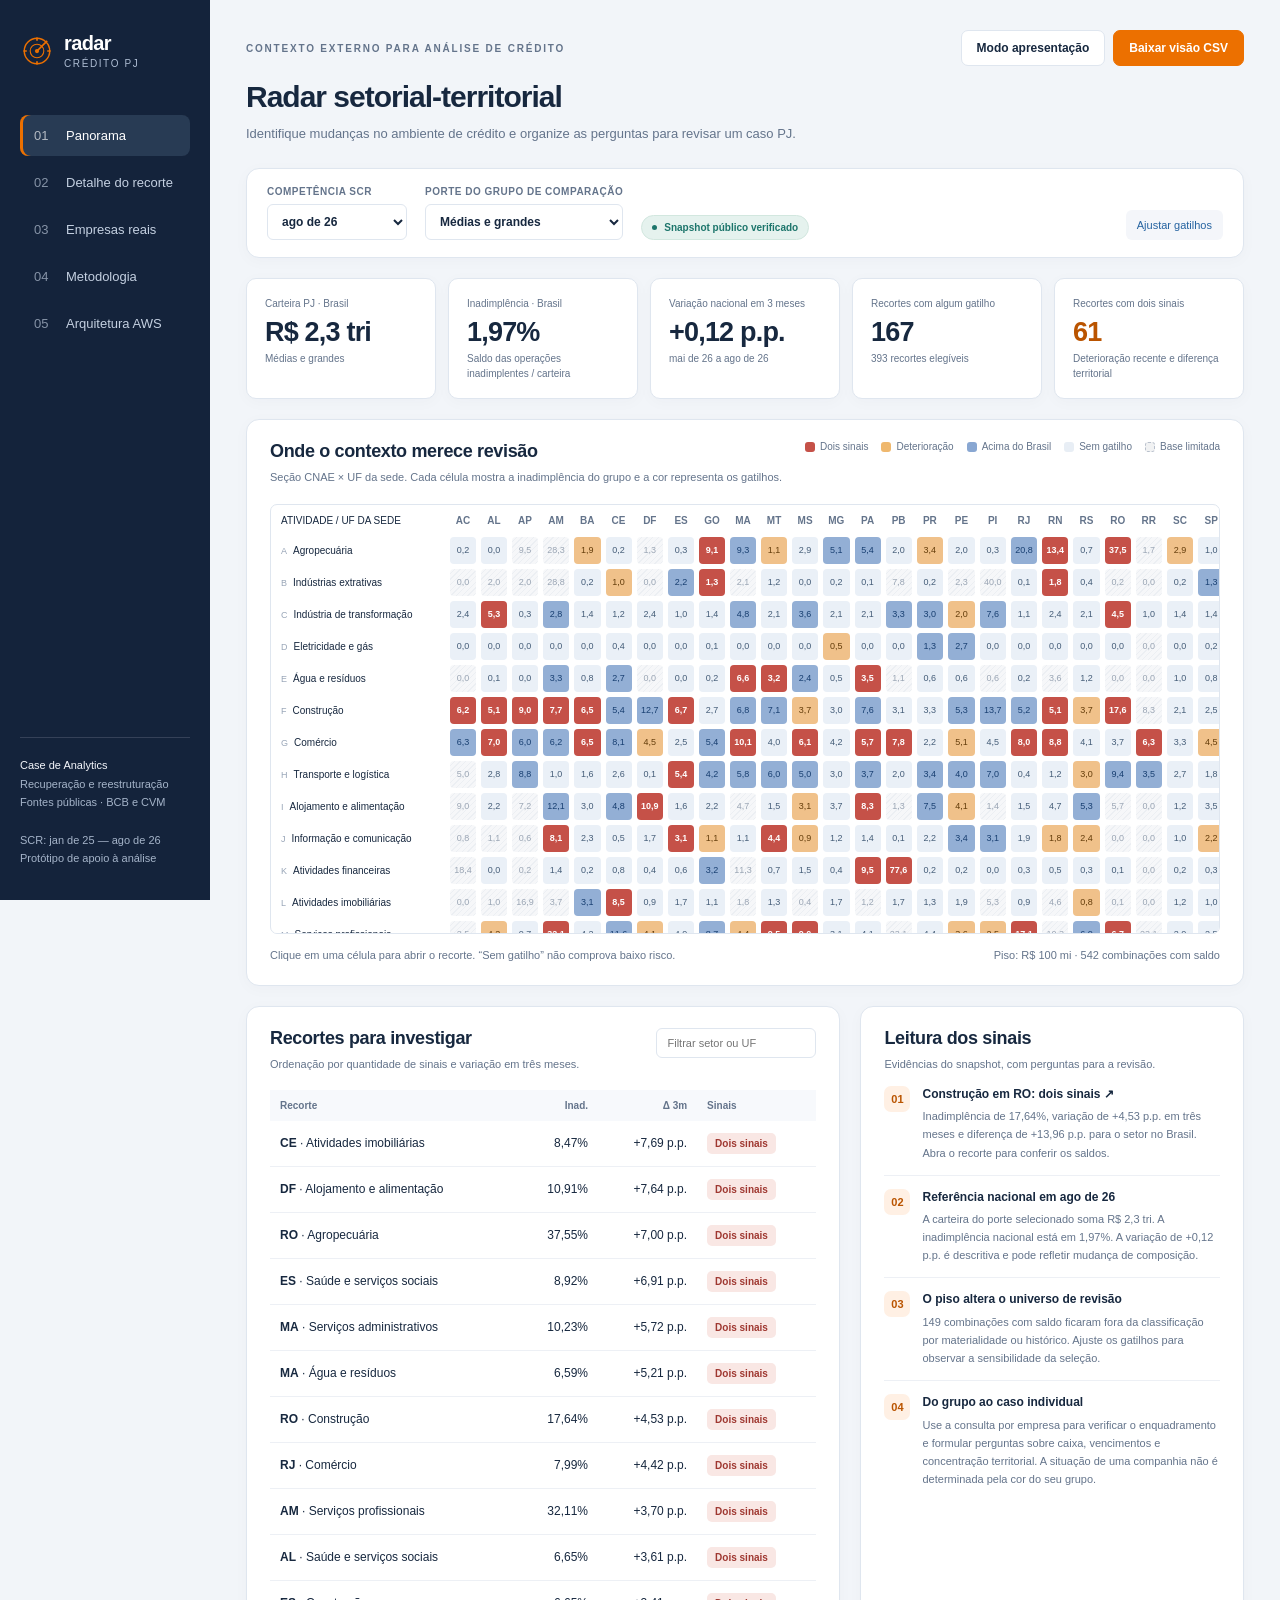
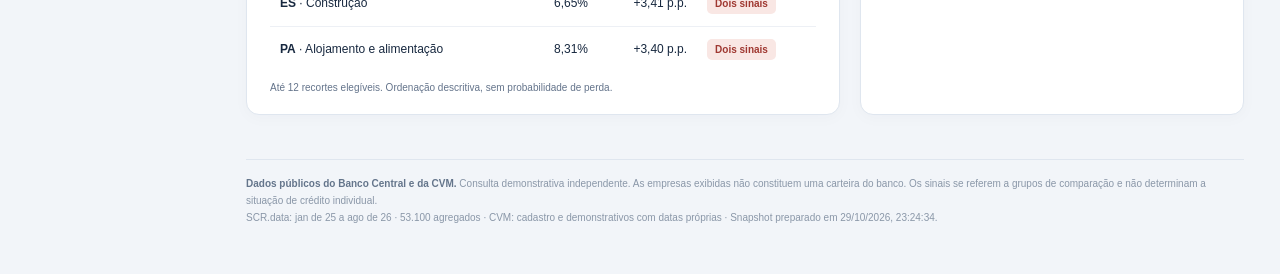
==== index.html @ a5fbacbf "Cria radar PJ com dados públicos, validação e documentação" ====
<!doctype html>
<html lang="pt-BR"><head><meta charset="utf-8"><meta name="viewport" content="width=device-width,initial-scale=1"><meta name="description" content="Radar Setorial-Territorial PJ: contexto de crédito com dados públicos do Banco Central e empresas reais da CVM."><title>Radar Setorial-Territorial PJ</title><style>:root{--brand:#ec7000;--brand-dark:#ba5400;--nav:#14233b;--ink:#17283f;--muted:#64748b;--bg:#f2f5f9;--surface:#fff;--line:#dfe6ef;--blue:#2563a0;--red:#b5403b;--amber:#a86a12;--teal:#1c756b;--radius:13px;--shadow:0 3px 16px #1a325807;font-family:'Segoe UI',Arial,sans-serif;color:var(--ink);font-size:14px}
*{box-sizing:border-box}body{margin:0;background:var(--bg)}button,input,select{font:inherit}button,a,input,select{outline-offset:3px}button{cursor:pointer}a{color:var(--blue)}button:focus-visible,a:focus-visible,input:focus-visible,select:focus-visible{outline:3px solid #327bd0}button{border:0}button:disabled{cursor:default;opacity:.5}.sidebar{position:fixed;inset:0 auto 0 0;width:210px;background:var(--nav);color:#fff;padding:32px 20px;display:flex;flex-direction:column;z-index:10}.brand{display:flex;gap:10px;align-items:center;font-size:20px;font-weight:700;letter-spacing:-.6px}.brand svg{color:var(--brand);width:34px}.brand small{display:block;font-size:10px;letter-spacing:1.6px;color:#aebdd3;font-weight:400;margin-top:3px}.nav{display:grid;gap:6px;margin-top:46px}.nav button{text-align:left;background:transparent;color:#c4d0e1;padding:13px 14px;border-radius:8px;font-size:13px;display:flex;gap:12px;align-items:center}.nav button.active{background:#283b54;color:#fff;box-shadow:inset 3px 0 var(--brand)}.nav button span{width:20px;opacity:.65}.sidefoot{margin-top:auto;font-size:11px;color:#a5b4c9;line-height:1.7;border-top:1px solid #354158;padding-top:18px}.sidefoot b{color:#f5f7fc;font-weight:500}.shell{margin-left:210px;padding:30px 36px 48px;max-width:1900px}.topline{display:flex;justify-content:space-between;align-items:center;gap:16px}.eyebrow{font-size:10px;font-weight:700;letter-spacing:1.8px;text-transform:uppercase;color:var(--muted)}.live{display:inline-flex;align-items:center;gap:7px;color:var(--teal);background:#e5f2ee;border:1px solid #d2e7df;padding:6px 10px;border-radius:30px;font-size:10px;font-weight:600}.live:before{content:'';height:5px;width:5px;background:var(--teal);border-radius:50%}h1{font-size:30px;letter-spacing:-1px;font-weight:650;line-height:1.2;margin:13px 0 8px}h2{font-size:18px;letter-spacing:-.35px;margin:0 0 6px;font-weight:650}h3{font-size:14px;margin:0 0 9px}.subtitle{color:var(--muted);font-size:13px;line-height:1.65;margin:0}.top-actions{display:flex;gap:8px}.btn{display:inline-flex;align-items:center;justify-content:center;gap:7px;padding:10px 15px;background:var(--surface);color:var(--ink);border:1px solid var(--line);border-radius:7px;font-size:12px;font-weight:600;text-decoration:none}.btn.primary{background:var(--brand);border-color:var(--brand);color:#fff}.btn:hover{border-color:#a2b0c3}.btn.primary:hover{background:var(--brand-dark)}.filters{margin:24px 0 20px;background:var(--surface);padding:17px 20px;border-radius:var(--radius);border:1px solid var(--line);display:flex;align-items:end;gap:18px;flex-wrap:wrap;box-shadow:var(--shadow)}label.control{display:flex;flex-direction:column;gap:7px;font-size:10px;font-weight:650;color:var(--muted);letter-spacing:.5px;text-transform:uppercase}.control select,.control input{border:1px solid var(--line);border-radius:6px;background:#fff;color:var(--ink);padding:8px 10px;height:36px;min-width:140px;font-size:12px;letter-spacing:0;text-transform:none}.control input[type=number]{min-width:75px;width:83px}.filters .rule-toggle{margin-left:auto;font-size:11px;background:#f4f6fa;padding:9px 11px;color:var(--blue);border-radius:6px}.rules{display:none;align-items:end;gap:18px;width:100%;border-top:1px solid var(--line);padding-top:14px}.rules.open{display:flex;flex-wrap:wrap}.rules .caption{flex:1;min-width:240px}.view{display:none}.view.active{display:block}.kpis{display:grid;grid-template-columns:repeat(5,minmax(0,1fr));gap:12px;margin-bottom:20px}.kpi{background:var(--surface);border:1px solid var(--line);border-radius:10px;padding:17px 18px;box-shadow:var(--shadow);min-height:114px}.kpi-label{font-size:10px;color:var(--muted);line-height:1.5}.kpi-value{font-size:27px;letter-spacing:-.8px;font-weight:650;margin:8px 0 5px;line-height:1}.kpi-foot{font-size:10px;color:var(--muted);line-height:1.5}.accent{color:var(--brand-dark)}.panel{background:var(--surface);border:1px solid var(--line);border-radius:var(--radius);padding:21px 23px;margin-bottom:20px;box-shadow:var(--shadow)}.panel-head{display:flex;justify-content:space-between;align-items:start;gap:12px;margin-bottom:17px}.caption{font-size:11px;color:var(--muted);line-height:1.65}.legend{display:flex;gap:13px;align-items:center;flex-wrap:wrap;font-size:10px;color:var(--muted)}.legend span{display:flex;align-items:center;gap:5px}.swatch{width:10px;height:10px;border-radius:3px;background:#e8eef5}.swatch.both{background:#c55148}.swatch.recent{background:#efb86e}.swatch.above{background:#89a7d2}.swatch.limited{background:#f1f2f3;border:1px dashed #b8c0cc}.matrix-wrap{overflow:auto;max-height:430px;border:1px solid var(--line);border-radius:7px}.matrix{border-collapse:separate;border-spacing:3px;width:100%;font-size:10px}.matrix th{position:sticky;top:0;background:#fff;z-index:2;padding:7px 1px;font-weight:600;color:var(--muted);min-width:25px}.matrix .row-label{position:sticky;left:0;background:#fff;z-index:1;text-align:left;min-width:172px;max-width:200px;padding:0 7px;font-weight:500;color:var(--ink)}.matrix .corner{left:0;z-index:3}.matrix .row-label b{color:#98a5b7;font-size:9px;margin-right:6px;font-weight:500}.cell{display:block;width:100%;height:27px;min-width:26px;border-radius:4px;background:#eaf0f7;color:#455d78;font-size:9px;padding:0 2px;font-variant-numeric:tabular-nums;transition:transform .1s}.cell:hover{transform:scale(1.18);box-shadow:0 1px 4px #0003;position:relative;z-index:3}.cell.both{background:#c55148;color:#fff;font-weight:600}.cell.recent{background:#f0c18a;color:#643d0b}.cell.above{background:#93afd5;color:#183f71}.cell.limited,.cell.missing{background:repeating-linear-gradient(135deg,#f6f7f9,#f6f7f9 3px,#eceff3 3px,#eceff3 4px);color:#9aa5b4}.matrix-foot{display:flex;justify-content:space-between;gap:15px;margin-top:12px}.cols{display:grid;grid-template-columns:1.55fr 1fr;gap:20px}.cols.equal{grid-template-columns:1fr 1fr}.cols>.panel{min-width:0}.table-wrap{overflow:auto}.data-table{width:100%;border-collapse:collapse;font-size:12px}.data-table th{color:var(--muted);font-size:10px;font-weight:600;text-align:left;background:#f7f9fc;padding:10px;white-space:nowrap}.data-table td{padding:12px 10px;border-bottom:1px solid #edf0f5;white-space:nowrap;font-variant-numeric:tabular-nums}.data-table tr:last-child td{border-bottom:0}.data-table .num{text-align:right}.data-table tbody tr.selectable{cursor:pointer}.data-table tbody tr.selectable:hover{background:#f8fafc}.data-table .sector-name{max-width:200px;white-space:normal;line-height:1.5}.badge{display:inline-block;padding:5px 8px;border-radius:5px;font-size:10px;font-weight:600;white-space:nowrap;background:#edf1f6;color:#53677f}.badge.both{color:#9f3831;background:#f9e7e4}.badge.recent{color:#975a0d;background:#fff0d9}.badge.above{color:#245990;background:#e8f0fb}.badge.limited,.badge.missing{background:#f2f3f5;color:#7b8797}.insight{display:flex;gap:12px;padding:13px 0;border-bottom:1px solid #edf0f5}.insight:last-child{border:0}.insight-index{display:flex;align-items:center;justify-content:center;width:26px;height:26px;flex-shrink:0;color:var(--brand-dark);background:#fff0e4;border-radius:7px;font-size:11px;font-weight:650}.insight strong{display:block;font-size:12px;line-height:1.45;font-weight:600;margin-bottom:4px}.insight p{font-size:11px;line-height:1.65;color:var(--muted);margin:0}.note{padding:12px 15px;border-radius:7px;background:#f5f8fc;border-left:3px solid #8ca6c7;font-size:11px;line-height:1.7;color:#4a607a;margin-top:12px}.note.warm{background:#fff7ee;border-left-color:#e5a35b;color:#825628}.drill-controls{display:flex;gap:12px;flex-wrap:wrap;align-items:end}.drill-controls select{min-width:220px}.chart{width:100%;display:block;overflow:visible}.chart text{font-family:'Segoe UI',Arial,sans-serif;fill:#7d8c9e;font-size:10px}.chart line.grid{stroke:#e9edf4;stroke-width:1}.chart .line-local{stroke:var(--brand);stroke-width:2.7;fill:none}.chart .line-br{stroke:var(--blue);stroke-width:2;fill:none;stroke-dasharray:5 4}.chart circle{fill:var(--brand);stroke:#fff;stroke-width:1.3}.mini-facts{display:grid;grid-template-columns:1fr 1fr;gap:12px;margin-top:14px}.mini-fact{border:1px solid var(--line);border-radius:8px;padding:14px}.mini-fact b{display:block;font-size:20px;margin:5px 0;color:var(--ink);font-weight:600}.question-list{margin:10px 0;padding-left:18px;font-size:12px;color:#485f79;line-height:1.9}.company-layout{display:grid;grid-template-columns:260px minmax(0,1fr);gap:20px;align-items:start}.company-list{background:#fff;border:1px solid var(--line);border-radius:var(--radius);padding:13px;position:sticky;top:15px}.company-list input{width:100%;padding:10px;border:1px solid var(--line);border-radius:6px;margin-bottom:9px;font-size:12px}.company-pick{display:block;width:100%;text-align:left;padding:12px;background:#fff;border-radius:7px;color:var(--ink);margin-bottom:2px}.company-pick.active{background:#fff0e3;box-shadow:inset 3px 0 var(--brand)}.company-pick b{font-size:12px;font-weight:600;display:block}.company-pick small{font-size:10px;color:var(--muted);display:block;margin-top:5px;line-height:1.5}.company-title{display:flex;align-items:start;justify-content:space-between;gap:15px}.company-title h2{font-size:23px}.company-profile{display:flex;gap:7px;flex-wrap:wrap;margin:12px 0}.pill{font-size:10px;border:1px solid var(--line);padding:5px 8px;border-radius:30px;color:#60718a}.company-fins{display:grid;grid-template-columns:repeat(3,minmax(0,1fr));gap:11px;margin-top:16px}.company-fins .mini-fact b{font-size:19px}.source-links{display:flex;gap:14px;flex-wrap:wrap;font-size:11px;margin-top:12px}.method-grid{display:grid;grid-template-columns:1fr 1fr;gap:18px}.prose{font-size:12px;line-height:1.8;color:#4d6179}.prose p{margin:0 0 12px}.prose ul{padding-left:20px}.prose code{background:#eef2f7;border-radius:3px;padding:2px 4px;color:#344b69;font-size:10px}.definition{padding:12px 0;border-bottom:1px solid #edf0f5}.definition:last-child{border:0}.definition b{display:block;font-size:12px;color:var(--ink);margin-bottom:5px}.definition p{font-size:11px;line-height:1.7;color:var(--muted);margin:0}.flow{display:flex;gap:8px;align-items:stretch;flex-wrap:wrap;margin:18px 0}.flow div{flex:1;min-width:130px;background:#f3f6fb;border:1px solid var(--line);padding:14px;border-radius:8px;font-size:11px;line-height:1.65}.flow div b{display:block;color:var(--ink);margin-bottom:5px}.flow .cloud{background:#fff2e4;border-color:#f3d1ac}.empty{padding:30px;text-align:center;color:var(--muted);font-size:12px}.footer{font-size:10px;color:#8a97a8;line-height:1.7;margin-top:24px;padding-top:15px;border-top:1px solid var(--line)}.footer strong{font-weight:600;color:#64758b}.text-input{border:1px solid var(--line);border-radius:6px;padding:8px 10px;font-size:11px;max-width:210px}.toast{position:fixed;bottom:24px;left:50%;transform:translateX(-50%);background:var(--nav);color:#fff;border-radius:7px;padding:12px 22px;box-shadow:0 3px 15px #0003;z-index:30;font-size:12px}.focus-mode .sidebar{display:none}.focus-mode .shell{margin-left:0;max-width:1600px;margin-right:auto;margin-left:auto}.hidden{display:none!important}.financial-title{margin-top:22px}.parameter-note{margin:5px 0 12px}.count-note{font-size:10px;color:var(--muted)}
@media(min-width:1650px){.shell{padding-left:48px;padding-right:48px}.matrix .cell{height:29px}.kpi-value{font-size:30px}}
@media(max-width:1150px){.sidebar{width:175px;padding:25px 14px}.shell{margin-left:175px;padding:25px 23px}.brand{font-size:18px}.kpis{grid-template-columns:repeat(3,1fr)}.cols{grid-template-columns:1fr}.company-layout{grid-template-columns:225px minmax(0,1fr)}.company-fins{grid-template-columns:1fr 1fr}.method-grid{grid-template-columns:1fr}.kpi-value{font-size:25px}}
@media(max-width:780px){.sidebar{position:static;width:100%;padding:16px}.brand{font-size:18px}.brand small,.sidefoot{display:none}.nav{display:flex;overflow:auto;gap:4px;margin-top:15px}.nav button{white-space:nowrap;padding:10px 12px}.nav button span{display:none}.shell{margin:0;padding:20px 15px}.topline{align-items:start}.top-actions{flex-direction:column}.top-actions .btn{padding:8px 10px;font-size:10px}h1{font-size:25px}.kpis{grid-template-columns:1fr 1fr}.kpi{padding:15px}.kpis .kpi:last-child{grid-column:1 / -1}.filters{gap:12px;padding:15px}.control{flex:1}.control select{width:100%;min-width:120px}.filters .rule-toggle{margin-left:0}.panel{padding:17px}.panel-head{flex-wrap:wrap}.matrix-foot{display:block}.company-layout{grid-template-columns:1fr}.company-list{position:static;display:flex;overflow:auto;gap:6px;padding:10px}.company-list input{min-width:140px;width:140px;margin:0}.company-pick{min-width:140px}.company-pick small{font-size:9px}.company-fins{grid-template-columns:1fr 1fr}.company-title{flex-wrap:wrap}.cols.equal{grid-template-columns:1fr}.drill-controls select{min-width:170px}.mini-facts{grid-template-columns:1fr 1fr}.data-table{font-size:11px}}
@media(max-width:780px){#company-items{display:flex;gap:5px}.company-list{align-items:start}.company-list input{align-self:center}.company-pick{margin:0}.company-pick small{white-space:normal}}
@media print{body{background:#fff;color:#000}.sidebar,.filters,.top-actions,.company-list,.btn,.footer,.rule-toggle{display:none!important}.shell{margin:0;padding:0;max-width:none}.panel{box-shadow:none;break-inside:avoid}.view{display:none!important}.view.active{display:block!important}.company-layout{display:block}.kpis{grid-template-columns:repeat(5,1fr)}.company-fins{grid-template-columns:repeat(3,1fr)}a{color:#333}.note{border:1px solid #ddd}.matrix-wrap{max-height:none;overflow:visible}h1{font-size:23px}@page{size:A4 landscape;margin:12mm}}
</style></head>
<body>
<aside class="sidebar"><div class="brand"><svg viewBox="0 0 40 40" fill="none" aria-hidden="true"><circle cx="20" cy="20" r="15" stroke="currentColor" stroke-width="1.7"/><circle cx="20" cy="20" r="8" stroke="currentColor" stroke-width="1.3"/><path d="M20 20L32 8M20 4v4M4 20h4M20 32v4M32 20h4" stroke="currentColor" stroke-width="2"/><circle cx="20" cy="20" r="2.5" fill="currentColor"/></svg><div>radar<span><small>CRÉDITO PJ</small></span></div></div>
<nav class="nav" aria-label="Visões do radar"><button data-view="overview" class="active"><span>01</span>Panorama</button><button data-view="detail"><span>02</span>Detalhe do recorte</button><button data-view="companies"><span>03</span>Empresas reais</button><button data-view="method"><span>04</span>Metodologia</button><button data-view="architecture"><span>05</span>Arquitetura AWS</button></nav>
<div class="sidefoot"><b>Case de Analytics</b><br>Recuperação e reestruturação<br>Fontes públicas · BCB e CVM<br><br><span id="side-period"></span><br>Protótipo de apoio à análise</div></aside>
<main class="shell">
<header><div class="topline"><span class="eyebrow">Contexto externo para análise de crédito</span><div class="top-actions"><button class="btn" id="focus-button">Modo apresentação</button><button class="btn primary" id="export-button">Baixar visão CSV</button></div></div><h1 id="page-title">Radar setorial-territorial</h1><p class="subtitle" id="page-subtitle">Identifique mudanças no ambiente de crédito e organize as perguntas para revisar um caso PJ.</p></header>
<section class="filters" aria-label="Filtros e parâmetros"><label class="control">Competência SCR<select id="month-select"></select></label><label class="control">Porte do grupo de comparação<select id="size-select"><option value="mg">Médias e grandes</option><option value="grande">Grandes</option><option value="medio">Médias</option><option value="mp">Micro e pequenas</option><option value="all">Todos os portes</option></select></label><div class="live">Snapshot público verificado</div><button class="rule-toggle" id="rules-toggle" aria-expanded="false">Ajustar gatilhos</button>
<div class="rules" id="rules-panel"><label class="control">Alta em 3 meses · p.p.<input id="delta-input" type="number" min="0.1" max="20" step="0.1" value="0.5"></label><label class="control">Diferença para Brasil · p.p.<input id="gap-input" type="number" min="0.1" max="30" step="0.1" value="1"></label><label class="control">Piso da carteira · R$ mi<input id="material-input" type="number" min="0" max="1000000" step="50" value="100"></label><button class="btn" id="reset-rules">Restaurar</button><span class="caption">Parâmetros demonstrativos, sem calibração preditiva. A classificação descreve o grupo e não estima o risco de uma empresa.</span></div></section>
<section id="overview" class="view active" aria-label="Panorama"><div id="overview-kpis" class="kpis"></div><div class="panel"><div class="panel-head"><div><h2>Onde o contexto merece revisão</h2><div class="caption">Seção CNAE × UF da sede. Cada célula mostra a inadimplência do grupo e a cor representa os gatilhos.</div></div><div class="legend"><span><i class="swatch both"></i>Dois sinais</span><span><i class="swatch recent"></i>Deterioração</span><span><i class="swatch above"></i>Acima do Brasil</span><span><i class="swatch"></i>Sem gatilho</span><span><i class="swatch limited"></i>Base limitada</span></div></div><div class="matrix-wrap" id="heatmap"></div><div class="matrix-foot"><span class="caption">Clique em uma célula para abrir o recorte. “Sem gatilho” não comprova baixo risco.</span><span class="caption" id="matrix-coverage"></span></div></div><div class="cols"><div class="panel"><div class="panel-head"><div><h2>Recortes para investigar</h2><div class="caption">Ordenação por quantidade de sinais e variação em três meses.</div></div><label><input class="text-input" id="ranking-search" placeholder="Filtrar setor ou UF" aria-label="Filtrar ranking"></label></div><div class="table-wrap" id="ranking"></div></div><div class="panel"><h2>Leitura dos sinais</h2><div class="caption">Evidências do snapshot, com perguntas para a revisão.</div><div id="insights"></div></div></div></section>
<section id="detail" class="view" aria-label="Detalhe do recorte"><div class="panel"><div class="drill-controls"><label class="control">Seção econômica<select id="sector-select"></select></label><label class="control">UF da sede<select id="uf-select"></select></label><span id="detail-status"></span></div></div><div id="detail-kpis" class="kpis"></div><div class="cols"><div class="panel"><div class="panel-head"><div><h2>Evolução da inadimplência</h2><div class="caption" id="chart-subtitle"></div></div><div class="legend"><span><i class="swatch" style="background:var(--brand)"></i>Recorte</span><span><i class="swatch" style="background:var(--blue)"></i>Mesmo setor no Brasil</span></div></div><div id="trend-chart"></div><div class="note" id="detail-evidence"></div></div><div class="panel"><h2>O que verificar no caso</h2><div id="detail-questions"></div><div class="note warm">Os indicadores descrevem o grupo. Uma decisão sobre prazo, carência ou desconto exige análise individual de caixa, dívida, garantias e viabilidade.</div></div></div><div class="panel"><h2>Escala e composição da leitura</h2><div id="detail-composition" class="mini-facts"></div><div class="note">A taxa pode variar por mudança do saldo inadimplente, do denominador ou da composição do grupo. Vencimentos do grupo não revelam o cronograma de uma empresa.</div></div></section>
<section id="companies" class="view" aria-label="Consulta por empresa"><div class="company-layout"><div class="company-list" id="company-list"></div><div id="company-detail"></div></div></section>
<section id="method" class="view" aria-label="Metodologia"><div id="method-content"></div></section>
<section id="architecture" class="view" aria-label="Arquitetura"><div id="architecture-content"></div></section>
<footer class="footer"><strong>Dados públicos do Banco Central e da CVM.</strong> Consulta demonstrativa independente. As empresas exibidas não constituem uma carteira do banco. Os sinais se referem a grupos de comparação e não determinam a situação de crédito individual.<br><span id="footer-meta"></span></footer>
</main><div id="toast" class="toast hidden" role="status"></div>
<script type="application/json" id="radar-data">{"meta":{"title":"Radar Setorial-Territorial PJ","version":"1.0.0","built_at_utc":"2026-10-30T02:24:34.131646+00:00","first_month":"2025-01","last_month":"2026-08","months":["2025-01","2025-02","2025-03","2025-04","2025-05","2025-06","2025-07","2025-08","2025-09","2025-10","2025-11","2025-12","2026-01","2026-02","2026-03","2026-04","2026-05","2026-06","2026-07","2026-08"],"currency":"BRL","unit":"reais","fields":["month","uf","section","size","carteira_ativa","carteira_inadimplencia","ativo_problematico","carteira_a_vencer","a_vencer_ate_90_dias","a_vencer_de_91_ate_360_dias","vencido_de_15_ate_90_dias"],"rules":{"delta_pp":0.5,"gap_pp":1.0,"materiality_brl":100000000,"min_history":4},"source":"Banco Central / SCR.data v2","coverage":"PJ, todas as modalidades, segmentos, origens e indexadores; território da sede","company_comparison":"mapeamento econômico editorial; porte do comparador selecionado pelo analista"},"states":{"AC":"Acre","AL":"Alagoas","AP":"Amapá","AM":"Amazonas","BA":"Bahia","CE":"Ceará","DF":"Distrito Federal","ES":"Espírito Santo","GO":"Goiás","MA":"Maranhão","MT":"Mato Grosso","MS":"Mato Grosso do Sul","MG":"Minas Gerais","PA":"Pará","PB":"Paraíba","PR":"Paraná","PE":"Pernambuco","PI":"Piauí","RJ":"Rio de Janeiro","RN":"Rio Grande do Norte","RS":"Rio Grande do Sul","RO":"Rondônia","RR":"Roraima","SC":"Santa Catarina","SP":"São Paulo","SE":"Sergipe","TO":"Tocantins"},"sectors":{"A":{"name":"Agropecuária","official":"Agricultura, pecuária, produção florestal, pesca e aquicultura"},"B":{"name":"Indústrias extrativas","official":"Indústrias extrativas"},"C":{"name":"Indústria de transformação","official":"Indústrias de transformação"},"D":{"name":"Eletricidade e gás","official":"Eletricidade e gás"},"E":{"name":"Água e resíduos","official":"Água, esgoto, atividades de gestão de resíduos e descontaminação"},"F":{"name":"Construção","official":"Construção"},"G":{"name":"Comércio","official":"Comércio; reparação de veículos automotores e motocicletas"},"H":{"name":"Transporte e logística","official":"Transporte, armazenagem e correio"},"I":{"name":"Alojamento e alimentação","official":"Alojamento e alimentação"},"J":{"name":"Informação e comunicação","official":"Informação e comunicação"},"K":{"name":"Atividades financeiras","official":"Atividades financeiras, de seguros e serviços relacionados"},"L":{"name":"Atividades imobiliárias","official":"Atividades imobiliárias"},"M":{"name":"Serviços profissionais","official":"Atividades profissionais, científicas e técnicas"},"N":{"name":"Serviços administrativos","official":"Atividades administrativas e serviços complementares"},"O":{"name":"Administração pública","official":"Administração pública, defesa e seguridade social"},"P":{"name":"Educação","official":"Educação"},"Q":{"name":"Saúde e serviços sociais","official":"Saúde humana e serviços sociais"},"R":{"name":"Cultura e recreação","official":"Artes, cultura, esporte e recreação"},"S":{"name":"Outros serviços","official":"Outras atividades de serviços"},"T":{"name":"Serviços domésticos","official":"Serviços domésticos"},"U":{"name":"Organismos internacionais","official":"Organismos internacionais e outras instituições extraterritoriais"},"NI":{"name":"Atividade não informada","official":"Não informados"}},"records":[["2025-01","AC","A","grande",33210733.46,0.0,0.0,33210733.46,11478.33,24349448.75,0.0],["2025-01","AC","A","medio",103687767.85,11466899.03,11507882.85,100215113.66,7635468.55,43874479.83,6909.71],["2025-01","AC","A","micro",562557.51,3406.21,3406.21,557810.62,115125.73,194255.4,1340.68],["2025-01","AC","A","ni",6656.76,0.0,0.0,6656.76,0.0,6656.76,0.0],["2025-01","AC","A","pequeno",22878696.53,2286941.06,2615716.61,22166124.69,724511.29,1749317.44,61245.7],["2025-01","AC","B","medio",10.0,0.0,0.0,10.0,10.0,0.0,0.0],["2025-01","AC","B","micro",64355.68,0.0,0.0,64355.68,3996.32,12062.56,0.0],["2025-01","AC","B","pequeno",1892818.5,0.0,0.0,1892818.5,288605.21,730400.67,0.0],["2025-01","AC","C","grande",9215242.92,0.0,0.0,9215242.92,4350423.39,3587767.63,0.0],["2025-01","AC","C","medio",237138406.18,13772400.58,16681832.87,229331955.43,37839829.18,116271199.09,833530.3],["2025-01","AC","C","micro",13459863.82,524366.74,1978828.23,13117761.88,2828154.65,6762863.3,174108.35],["2025-01","AC","C","ni",3578884.7,88145.2,2977279.08,3482925.39,362141.25,552178.92,15591.06],["2025-01","AC","C","pequeno",63371742.23,4332321.34,8343327.33,60690190.24,12502476.73,18639113.5,1542624.0],["2025-01","AC","D","grande",774019534.93,0.0,0.0,774019534.93,8106959.57,27961542.49,0.0],["2025-01","AC","D","medio",172841729.13,0.0,0.0,172841729.13,944129.13,0.0,0.0],["2025-01","AC","D","ni",139943.94,0.0,0.0,139943.94,139943.94,0.0,0.0],["2025-01","AC","D","pequeno",16325.73,0.0,0.0,16325.73,6152.31,10173.42,0.0],["2025-01","AC","E","medio",88825.6,0.0,0.0,88825.6,40301.16,48524.44,0.0],["2025-01","AC","E","micro",161450.24,0.0,4817.8,161450.24,23476.43,67307.65,0.0],["2025-01","AC","E","pequeno",4506330.83,1905.65,1905.65,4490440.95,497562.09,1122215.37,13984.23],["2025-01","AC","F","grande",7.2,0.0,0.0,7.2,7.2,0.0,0.0],["2025-01","AC","F","medio",67714546.86,2064584.47,3629011.92,66593630.13,7913262.83,19783485.01,644231.12],["2025-01","AC","F","micro",5721498.93,391802.34,703507.19,5363556.13,1008920.78,1461666.69,145152.73],["2025-01","AC","F","ni",3900924.05,3452119.42,3453111.94,3616758.16,117119.79,180902.96,4838.86],["2025-01","AC","F","pequeno",78882041.5,19512172.37,24606798.75,74157165.05,11574252.84,20010710.66,2030506.94],["2025-01","AC","G","grande",107259064.92,0.0,0.0,106076112.8,13137774.9,16438062.23,1182952.12],["2025-01","AC","G","medio",535126825.27,6588667.02,14455567.54,530423289.25,103386511.86,173686441.73,2065988.27],["2025-01","AC","G","micro",75946507.42,8578587.6,12074850.52,71528036.0,16340642.72,21763519.0,1483627.33],["2025-01","AC","G","ni",13141692.92,485227.26,1559903.18,12600831.01,7896401.27,1316715.26,93203.0],["2025-01","AC","G","pequeno",482482789.71,52792484.7,76889555.37,455325410.33,86690591.27,141768350.5,8870918.09],["2025-01","AC","H","grande",3251482.4,0.0,0.0,3251482.4,645037.7,755883.82,0.0],["2025-01","AC","H","medio",41237059.91,1761041.49,3906922.39,39978227.1,5727678.14,10886437.0,277518.54],["2025-01","AC","H","micro",5080741.96,197404.45,252060.72,4926316.71,844151.76,1532311.23,64158.27],["2025-01","AC","H","ni",17399809.5,12840204.35,13525468.85,13745214.83,2161653.35,3693082.29,1386061.19],["2025-01","AC","H","pequeno",36630306.49,850689.75,3424109.04,35899937.43,5455598.23,10101593.89,302481.16],["2025-01","AC","I","grande",10774.87,0.0,0.0,10774.87,10774.87,0.0,0.0],["2025-01","AC","I","medio",7491843.32,5319.81,47650.27,7479932.35,1482064.87,2114082.8,6591.16],["2025-01","AC","I","micro",9572276.48,1387257.59,1719904.24,8862222.04,1701616.63,2828000.77,185855.42],["2025-01","AC","I","ni",3743489.87,983715.91,1044335.39,3424595.28,791816.73,1280403.64,48453.69],["2025-01","AC","I","pequeno",50494408.36,5239549.33,9152322.75,47339081.28,10177387.17,13884609.16,909359.76],["2025-01","AC","J","medio",13061185.88,20097.15,28894.19,13040786.92,1175105.04,2964885.3,301.81],["2025-01","AC","J","micro",2012328.67,120038.63,174677.86,1922951.86,539232.55,656515.06,22604.33],["2025-01","AC","J","ni",27658.53,1031.45,1031.45,20004.33,18336.77,1667.56,6622.75],["2025-01","AC","J","pequeno",12989995.65,362944.78,935425.1,12758347.13,2582684.34,4176704.11,107836.31],["2025-01","AC","K","grande",63555.61,0.0,0.0,63555.61,2823.12,60732.49,0.0],["2025-01","AC","K","medio",4696213.26,14935.03,102896.77,4681278.23,771542.34,1539803.49,0.0],["2025-01","AC","K","micro",2575129.77,3139.55,252522.48,2554642.72,381121.46,814425.52,17347.5],["2025-01","AC","K","ni",166667.68,136880.88,136880.88,29786.8,8305.28,21481.52,0.0],["2025-01","AC","K","pequeno",2349635.34,9188.05,9188.05,2320686.4,557905.68,826262.37,19760.89],["2025-01","AC","L","medio",14110297.33,45925.37,823068.3,13916750.6,1703008.88,3833893.4,177321.74],["2025-01","AC","L","micro",1339676.58,25306.47,25306.47,1319283.94,261381.89,366908.56,4437.82],["2025-01","AC","L","ni",87553.45,0.0,0.0,85054.24,33567.35,40351.73,2499.21],["2025-01","AC","L","pequeno",5051621.94,53044.09,229695.37,4968266.95,921202.37,1693581.11,51319.61],["2025-01","AC","M","grande",21541.69,0.0,0.0,21541.69,6424.6,15117.09,0.0],["2025-01","AC","M","medio",38112306.14,295647.35,355184.77,37459754.42,5096760.89,10239864.89,494759.84],["2025-01","AC","M","micro",8569307.53,736723.16,1117001.09,8094590.65,1619672.64,2537777.19,169911.57],["2025-01","AC","M","ni",181075.12,8549.64,13893.74,172444.69,58721.33,49825.85,6173.4],["2025-01","AC","M","pequeno",30721488.86,3858507.16,5456313.2,28901154.13,5412895.85,8843815.17,647527.21],["2025-01","AC","N","grande",269455.83,218467.2,218467.2,144640.39,16189.47,93312.56,17088.59],["2025-01","AC","N","medio",38880522.18,3051205.86,3108515.62,36820235.48,7112577.82,13598922.62,385023.49],["2025-01","AC","N","micro",15354642.12,1155781.29,1964334.78,14681478.08,3018858.28,3780972.11,261048.18],["2025-01","AC","N","ni",564133.62,418623.49,484911.41,221525.92,59991.85,54849.03,13552.11],["2025-01","AC","N","pequeno",48765012.78,4453290.69,8137286.62,45382038.01,7475922.84,14925154.64,936720.15],["2025-01","AC","O","grande",1129557704.89,0.0,0.0,1129557704.89,72497143.4,119052209.66,0.0],["2025-01","AC","O","micro",437571.13,0.0,0.0,437571.13,437571.13,0.0,0.0],["2025-01","AC","O","ni",5694910.99,0.0,0.0,4748557.51,256598.15,738073.27,946353.48],["2025-01","AC","P","medio",3893160.37,199036.43,199036.43,3832070.21,901637.9,1410461.08,16507.96],["2025-01","AC","P","micro",1953340.47,32554.08,315129.35,1901375.95,497956.74,613816.39,19410.44],["2025-01","AC","P","ni",17260.92,823.21,1715.59,15668.32,13387.65,2280.67,1082.26],["2025-01","AC","P","pequeno",13129577.24,2505169.18,4163398.92,12191042.21,2300496.42,3451762.86,391433.45],["2025-01","AC","Q","grande",116545.56,0.0,0.0,116545.56,16519.66,100025.9,0.0],["2025-01","AC","Q","medio",26544457.9,918066.08,970285.57,26145206.53,5413386.03,8282051.76,97912.31],["2025-01","AC","Q","micro",12035457.75,234008.93,6535755.23,11827391.73,1802550.64,3269037.33,143029.81],["2025-01","AC","Q","ni",611999.21,108816.34,109030.39,537032.53,253154.04,102922.34,6002.84],["2025-01","AC","Q","pequeno",31756409.39,2480274.72,5800888.29,30292506.74,5126254.93,9421001.21,511107.07],["2025-01","AC","R","grande",33986.34,0.0,0.0,33986.34,0.0,33986.34,0.0],["2025-01","AC","R","medio",1718477.57,0.0,43.2,1718477.57,206613.09,487415.98,0.0],["2025-01","AC","R","micro",1600655.21,122173.76,154095.14,1535872.27,372977.33,576422.86,31918.4],["2025-01","AC","R","ni",9218.07,0.0,0.0,9218.07,5517.97,3700.1,0.0],["2025-01","AC","R","pequeno",6068285.22,1080352.45,2032961.35,5711877.93,858153.02,1516297.96,136040.76],["2025-01","AC","S","grande",142520.56,0.0,0.0,142520.56,11101.37,131419.19,0.0],["2025-01","AC","S","medio",2529744.75,0.0,389.35,2519943.77,433934.25,1024926.06,9800.98],["2025-01","AC","S","micro",6781746.98,1612384.99,2184708.7,6238708.67,1061299.02,1564563.22,120551.78],["2025-01","AC","S","ni",140065.7,43165.43,49080.16,86075.98,57081.98,24137.73,11519.28],["2025-01","AC","S","pequeno",14517313.6,1498710.16,2600865.58,13542075.09,2617755.2,3920430.15,188875.12],["2025-01","AC","T","micro",8571.76,0.0,8571.76,8571.76,1123.96,4367.02,0.0],["2025-01","AL","A","grande",1774131639.4,0.0,52978841.06,1774131639.4,182832582.13,815821516.3,0.0],["2025-01","AL","A","medio",89940863.76,0.0,14737.44,89939924.4,12721338.52,53235188.14,939.36],["2025-01","AL","A","micro",1896983.5,214970.18,364434.38,1832518.13,427385.55,751176.47,26293.68],["2025-01","AL","A","ni",75284734.51,0.0,16713.4,75282465.93,2848755.52,13746045.03,2268.58],["2025-01","AL","A","pequeno",9675575.57,818034.07,1195599.45,9188457.16,1547291.77,2999210.87,205443.77],["2025-01","AL","B","grande",18967.92,0.0,0.0,18967.92,18967.92,0.0,0.0],["2025-01","AL","B","medio",25872611.64,1298258.46,1813372.84,25272171.89,3014137.91,6735326.17,182950.07],["2025-01","AL","B","micro",1824906.19,49829.89,85088.88,1730613.82,251604.64,451303.01,92199.97],["2025-01","AL","B","pequeno",10416246.29,889265.41,902833.14,9879369.54,1480553.86,3264311.36,110511.4],["2025-01","AL","C","grande",520927842.69,0.0,130947011.02,514405924.38,122496324.92,140487370.2,6521918.31],["2025-01","AL","C","medio",480271898.45,5083710.02,13882534.93,477294625.64,103469654.88,142285648.04,627736.92],["2025-01","AL","C","micro",25613226.06,1784919.54,5727222.19,24118545.71,5010634.22,7553733.73,354517.05],["2025-01","AL","C","ni",4795067.01,734192.23,961194.8,4153426.03,1044231.51,1005520.43,69623.84],["2025-01","AL","C","pequeno",154811837.9,12013399.3,17876444.5,149076683.44,30684837.45,43314367.41,1691842.39],["2025-01","AL","D","grande",1223870903.39,0.0,0.0,1223870903.39,56837076.87,87317485.18,0.0],["2025-01","AL","D","medio",175506083.56,0.0,379.84,175506083.56,1748115.25,9011196.68,0.0],["2025-01","AL","D","micro",4921105.17,0.0,0.0,4921105.17,0.0,4921105.17,0.0],["2025-01","AL","D","ni",114440.97,0.0,0.0,114440.97,114440.97,0.0,0.0],["2025-01","AL","D","pequeno",339516.67,81139.66,85598.7,310730.34,27537.71,92240.15,9134.36],["2025-01","AL","E","grande",238140561.67,0.0,0.0,238140561.67,622235.99,0.0,0.0],["2025-01","AL","E","medio",134929422.18,2639.72,3818.21,134926782.46,5702796.07,13840990.03,0.0],["2025-01","AL","E","micro",3103760.57,121614.93,147686.03,3017297.86,349456.34,818572.42,45135.72],["2025-01","AL","E","ni",492253.8,223649.0,351327.11,423673.43,72253.56,121339.64,26423.63],["2025-01","AL","E","pequeno",13184794.35,1189244.06,1477236.04,12509650.75,3422073.34,3338841.21,190693.7],["2025-01","AL","F","grande",5362973.83,0.0,0.0,5362973.83,473228.73,1507255.37,0.0],["2025-01","AL","F","medio",567958566.19,16428630.35,50418963.21,563947830.4,67119098.87,156829380.29,1475919.7],["2025-01","AL","F","micro",25304978.93,2421106.31,5342040.45,23925129.17,3589873.17,5538550.86,448563.45],["2025-01","AL","F","ni",26852394.56,90332.06,6406039.02,26751707.78,3972858.88,10057295.73,28634.64],["2025-01","AL","F","pequeno",128154073.54,17669910.32,27061415.33,118180297.53,22236935.34,34124245.75,2752351.74],["2025-01","AL","G","grande",303525924.32,0.0,0.0,303520953.84,68318315.95,114372051.1,4970.48],["2025-01","AL","G","medio",1483048964.85,45161033.15,64425298.74,1460661942.4,372738280.96,433457383.31,6453276.43],["2025-01","AL","G","micro",184380450.6,17193586.57,24817535.93,174138431.15,38112517.82,55644904.8,2718791.47],["2025-01","AL","G","ni",79280519.33,2699480.38,4605892.79,77326858.15,44446177.13,23628267.65,345359.51],["2025-01","AL","G","pequeno",964678802.53,103602434.46,152472256.4,912253298.14,183423705.39,269657044.41,12912932.49],["2025-01","AL","H","grande",116347.43,0.0,0.0,116347.43,57691.79,58655.64,0.0],["2025-01","AL","H","medio",154571845.24,4863012.25,7393824.43,151296118.28,22142090.88,47886261.1,342944.39],["2025-01","AL","H","micro",24648821.9,1066352.53,1598352.94,23892552.09,4124758.24,6914670.93,224117.88],["2025-01","AL","H","ni",6471783.82,343921.15,513014.41,6244216.37,1015890.7,1839498.79,67081.44],["2025-01","AL","H","pequeno",125691427.25,9634568.9,12905581.71,120964839.25,19689761.24,33520447.5,1116527.22],["2025-01","AL","I","grande",5323193.94,0.0,0.0,5323193.94,725064.78,1246851.99,0.0],["2025-01","AL","I","medio",118249021.51,2855984.3,4033072.55,117101918.94,19405287.89,33494859.36,522156.94],["2025-01","AL","I","micro",31084758.05,2978507.62,4721663.5,28823134.91,6174000.1,9073962.14,527944.2],["2025-01","AL","I","ni",6017643.47,209284.09,441778.79,5817535.61,1689265.85,2398412.65,70046.58],["2025-01","AL","I","pequeno",176849016.02,16201452.56,24672087.14,168979675.62,35305442.25,48510597.34,2574878.98],["2025-01","AL","J","grande",67708.99,0.0,0.0,67708.99,398.01,67310.98,0.0],["2025-01","AL","J","medio",62280402.85,1640424.96,2319145.87,61573570.65,8780631.84,18816693.54,119069.83],["2025-01","AL","J","micro",8888962.88,1575547.61,1962622.46,8335108.97,1919760.89,2707012.09,189869.59],["2025-01","AL","J","ni",1259949.87,8266.61,29635.3,1247395.65,556768.6,462561.24,4287.61],["2025-01","AL","J","pequeno",51472480.29,4220155.95,6526455.22,49332012.61,9582600.71,14653296.29,727766.49],["2025-01","AL","K","grande",162701803.16,0.0,0.0,162701803.16,3510990.81,10988895.96,0.0],["2025-01","AL","K","medio",56618002.11,2386.03,398174.15,56615616.08,8979185.61,17553019.28,0.0],["2025-01","AL","K","micro",13781163.54,1614815.51,2205738.09,13357672.93,1837989.35,4027380.41,209615.95],["2025-01","AL","K","ni",32721547.86,1831.51,1831.51,32719716.35,2807729.6,8871786.57,0.0],["2025-01","AL","K","pequeno",11383484.14,1472633.18,1832419.55,10699861.77,1971433.54,3176465.41,168341.18],["2025-01","AL","L","medio",21203152.82,111074.09,2486352.97,21082404.85,4723790.24,5837796.24,13593.57],["2025-01","AL","L","micro",7404300.0,192824.6,2018669.22,7224870.35,1394986.84,2065274.71,64881.71],["2025-01","AL","L","ni",3419957.51,0.0,103845.49,3419957.51,331914.15,490207.5,0.0],["2025-01","AL","L","pequeno",34270201.69,2196955.09,4050596.48,33180608.47,5435295.25,9919116.41,397765.59],["2025-01","AL","M","grande",105798.77,0.0,0.0,105798.77,30087.3,75711.47,0.0],["2025-01","AL","M","medio",61069087.73,309085.0,1670877.06,60445603.59,12091168.0,16990665.4,459572.54],["2025-01","AL","M","micro",24492832.66,2195232.0,3188476.79,23163045.75,5429587.48,6989870.61,500621.99],["2025-01","AL","M","ni",2671996.9,153998.96,225290.3,2545775.07,498155.87,1770120.8,35817.39],["2025-01","AL","M","pequeno",102625961.1,6025913.6,9672668.25,99271814.65,20433651.42,29419689.33,1453797.67],["2025-01","AL","N","grande",1415388.12,0.0,0.0,1415388.12,1313994.24,101393.88,0.0],["2025-01","AL","N","medio",201715081.29,1027780.89,1812504.25,200531307.8,69137523.84,62048082.37,664156.83],["2025-01","AL","N","micro",48490543.81,1862217.72,2685702.84,47345177.17,5482996.82,8349456.8,347106.01],["2025-01","AL","N","ni",7613825.22,185399.49,380249.18,7487047.66,649378.7,3125407.63,30823.32],["2025-01","AL","N","pequeno",173176817.39,14613724.98,19901070.52,167528790.38,30795413.49,52190507.82,1950527.4],["2025-01","AL","O","grande",3416409224.89,0.0,0.0,3416409224.89,116064730.33,264190082.86,0.0],["2025-01","AL","O","medio",276683627.73,0.0,505669.95,276683627.73,7677897.31,22476566.01,0.0],["2025-01","AL","O","ni",58714081.65,0.0,0.0,56894967.02,1679417.29,4954665.8,1819114.63],["2025-01","AL","O","pequeno",472797.62,0.0,0.0,472797.62,57574.32,278047.1,0.0],["2025-01","AL","P","medio",20868921.64,299531.84,3593758.69,20500271.2,3152983.69,5230586.96,214399.78],["2025-01","AL","P","micro",9971978.3,1002776.69,1348766.61,9422849.66,2105464.22,3005444.74,140791.01],["2025-01","AL","P","ni",1348411.95,28444.57,486325.73,1309936.44,251472.63,309861.18,10030.94],["2025-01","AL","P","pequeno",47067337.31,2439564.61,4524239.35,45491654.69,8675553.22,13964103.88,477632.22],["2025-01","AL","Q","grande",121791314.58,0.0,0.0,121791314.58,12923537.84,19777004.7,0.0],["2025-01","AL","Q","medio",137440319.98,473927.94,8536468.83,137031144.55,18008747.0,27685372.69,226781.41],["2025-01","AL","Q","micro",13460323.2,731597.29,1556842.46,12967464.82,2729287.78,3851704.75,139097.02],["2025-01","AL","Q","ni",1064872.06,159745.2,201436.67,962219.23,323545.97,283659.95,9429.56],["2025-01","AL","Q","pequeno",75948188.48,6293841.19,10804309.21,73518473.25,14504244.3,21857846.94,999876.07],["2025-01","AL","R","medio",16180397.27,26193.53,76482.85,16148807.36,1254177.11,9478979.27,8610.54],["2025-01","AL","R","micro",5427971.17,384133.66,474924.02,5221307.34,816259.02,1199817.96,49546.96],["2025-01","AL","R","ni",355183.58,193250.12,229828.21,246730.78,87391.43,64360.5,36200.13],["2025-01","AL","R","pequeno",20328860.65,2799400.19,3980746.66,19303133.89,3812088.1,5489031.36,451029.85],["2025-01","AL","S","medio",61127252.92,135149.55,153521.51,60878776.74,10553700.71,15283796.51,178663.81],["2025-01","AL","S","micro",15933643.9,1738709.15,2840380.43,14932949.69,3400177.97,4535629.31,241484.85],["2025-01","AL","S","ni",861404.89,162429.86,235719.04,682912.29,398910.45,166621.56,21533.29],["2025-01","AL","S","pequeno",36021325.45,4088333.38,6063518.04,33752164.4,7703618.85,10234264.6,662325.22],["2025-01","AL","T","micro",47687.31,0.0,0.0,47303.52,8741.98,12337.16,383.79],["2025-01","AL","T","ni",11698.59,876.93,2418.5,9280.09,7480.78,1799.31,1541.57],["2025-01","AL","T","pequeno",14541.54,0.0,0.0,13958.96,9225.88,4662.95,582.58],["2025-01","AM","A","grande",15990991.04,0.0,0.0,15990991.04,0.0,72276.55,0.0],["2025-01","AM","A","medio",20815975.91,1034069.92,12722388.26,19758119.72,3427405.15,7222264.07,932302.72],["2025-01","AM","A","micro",1608892.37,76679.15,356429.97,1578614.14,794472.92,519626.16,6500.72],["2025-01","AM","A","ni",1120738.62,84740.09,85818.69,1101456.69,369448.68,548087.44,17480.58],["2025-01","AM","A","pequeno",6793174.38,1942227.67,2566371.65,6370640.29,965268.01,1110399.71,198710.82],["2025-01","AM","B","medio",7972840.49,0.0,4429564.65,7946289.21,1057717.95,2128700.65,26551.28],["2025-01","AM","B","pequeno",2485671.75,10907.04,17366.24,2481693.15,237289.55,621280.9,1703.37],["2025-01","AM","C","grande",3100410791.3,3009241.24,14144632.08,3099097984.27,1399613224.27,1089031709.41,409108.84],["2025-01","AM","C","medio",1751167308.73,22753506.95,94808542.05,1734278715.85,540169264.64,517391828.85,10673672.07],["2025-01","AM","C","micro",104153015.76,7465325.28,8500247.72,101420539.77,53046395.82,25079786.7,1231046.7],["2025-01","AM","C","ni",313454969.88,127775.72,874131.45,313259678.51,189288764.71,111697834.29,77361.44],["2025-01","AM","C","pequeno",405510895.36,19048293.45,44848732.85,393040816.69,129761422.24,114111284.88,4821267.41],["2025-01","AM","D","grande",581417158.45,0.0,0.0,581417158.45,12360899.31,12216688.41,0.0],["2025-01","AM","D","medio",170578769.02,0.0,0.0,170578769.02,3444405.4,1083294.85,0.0],["2025-01","AM","D","ni",418715977.44,0.0,0.0,418715977.44,2077916.62,555.8,0.0],["2025-01","AM","D","pequeno",18574289.16,694684.3,694684.3,18340054.29,5505369.01,12380576.42,7073.69],["2025-01","AM","E","grande",114462061.17,0.0,0.0,114462061.17,6743674.42,18704536.08,0.0],["2025-01","AM","E","medio",85545867.4,12234.45,7621972.04,85042131.73,23331158.23,33698334.95,495469.96],["2025-01","AM","E","micro",2538758.47,137290.78,255407.78,2441234.33,730173.17,923663.69,34309.37],["2025-01","AM","E","ni",60267.97,0.0,60079.18,267.97,154.09,113.88,60000.0],["2025-01","AM","E","pequeno",12258258.92,1727152.0,2455783.54,11446705.53,2588705.84,3787181.54,210364.45],["2025-01","AM","F","grande",26782801.08,0.0,0.0,26782801.08,4035115.27,9261015.72,0.0],["2025-01","AM","F","medio",444627360.51,9363438.4,25565360.5,438180563.49,66533195.25,140907223.69,2876457.22],["2025-01","AM","F","micro",64541672.21,2483429.92,4384569.44,62711110.74,13296382.25,28402501.26,614620.37],["2025-01","AM","F","ni",55001870.69,82530.66,2093529.68,54817165.97,5080424.55,9884699.19,123169.22],["2025-01","AM","F","pequeno",302692951.69,24585418.0,36868041.93,291109426.74,51589164.35,97403482.04,3592696.93],["2025-01","AM","G","grande",1622087728.08,1612.19,69751014.18,1620890718.29,386208113.86,359310743.91,1195397.6],["2025-01","AM","G","medio",2791625757.39,111034774.6,176936629.01,2712969089.09,602435812.1,944733512.65,35706162.97],["2025-01","AM","G","micro",350186501.34,20600796.33,37976934.57,337055138.47,67619321.38,99118140.82,4146007.36],["2025-01","AM","G","ni",115663302.62,2679500.38,5987636.32,112929559.2,60406707.8,27886894.24,560451.14],["2025-01","AM","G","pequeno",1803541467.1,220638788.91,333409177.56,1689518520.4,350784167.73,503834199.82,34510721.22],["2025-01","AM","H","grande",1481034640.81,0.0,0.0,1480823060.08,34355342.99,90781905.01,211580.73],["2025-01","AM","H","medio",1192786201.73,11220935.69,24416344.92,1187061784.48,145127127.97,332026394.65,2952637.16],["2025-01","AM","H","micro",63560831.56,1200492.37,4778765.18,62726717.92,14648725.41,18013595.45,330738.37],["2025-01","AM","H","ni",20805043.91,71049.36,560032.09,20683407.46,5791068.7,4617089.8,56467.01],["2025-01","AM","H","pequeno",341032538.94,21948483.77,34798519.11,330404237.36,53572984.73,94781575.22,2971425.43],["2025-01","AM","I","grande",555271.66,0.0,0.0,555271.66,166694.61,388577.05,0.0],["2025-01","AM","I","medio",129849717.76,5696622.16,8979016.0,126565286.58,33324464.77,36746254.64,968500.86],["2025-01","AM","I","micro",25574508.43,2752700.27,4448821.81,23715077.15,5716267.18,7280625.88,449638.35],["2025-01","AM","I","ni",8569594.96,118091.7,545262.09,8312339.55,2724870.26,3277885.79,147273.07],["2025-01","AM","I","pequeno",185895797.43,19748248.84,33156939.14,175108179.84,39608040.43,51093187.55,3342735.81],["2025-01","AM","J","grande",154938.49,0.0,0.0,154938.49,52479.33,102459.16,0.0],["2025-01","AM","J","medio",76021434.08,946807.65,4594460.33,74501111.41,13006363.02,22918207.55,831323.36],["2025-01","AM","J","micro",13242497.14,1104112.73,2143038.65,12547234.06,2780708.77,4757365.44,260810.57],["2025-01","AM","J","ni",918365.3,35769.35,70010.37,875955.28,321351.67,263954.65,7652.91],["2025-01","AM","J","pequeno",60372126.99,4855674.23,8226699.57,56657207.01,13976015.34,16164149.89,1383515.96],["2025-01","AM","K","grande",8188729.25,0.0,0.0,8188729.25,3992428.07,4013178.08,0.0],["2025-01","AM","K","medio",214470146.6,1440155.37,1696869.73,213484013.62,21798420.96,44594301.42,536760.34],["2025-01","AM","K","micro",9749117.63,277360.68,561100.2,9529104.34,1069771.91,2474753.2,66927.96],["2025-01","AM","K","ni",3457180.02,10846.26,10846.26,3446333.76,178788.84,364271.23,0.0],["2025-01","AM","K","pequeno",97633452.24,660939.11,3502695.22,97365491.64,4921134.89,27274040.17,94849.6],["2025-01","AM","L","grande",404122.58,0.0,0.0,404122.58,5765.78,351240.14,0.0],["2025-01","AM","L","medio",65441182.9,739486.7,4672902.61,63996819.02,11853820.45,17702569.32,1169724.12],["2025-01","AM","L","micro",4208617.98,239229.76,546042.81,3978496.83,770738.57,1123648.64,121504.11],["2025-01","AM","L","ni",192181.33,28908.91,37629.22,162142.11,36728.2,63244.73,1130.31],["2025-01","AM","L","pequeno",29318754.59,1662599.64,4095924.89,28474803.55,4491697.13,7757484.6,269584.32],["2025-01","AM","M","grande",911551.83,0.0,0.0,911551.83,24549.91,839246.82,0.0],["2025-01","AM","M","medio",156056924.57,1548523.83,4602440.23,151814620.4,33235831.5,48210422.47,3231010.09],["2025-01","AM","M","micro",43374482.05,3427540.37,6237620.73,41052585.63,8693075.33,12026780.36,789406.21],["2025-01","AM","M","ni",3102658.86,81309.26,169245.23,2995231.39,1120850.25,844475.18,47303.69],["2025-01","AM","M","pequeno",204124030.72,20943368.85,35981062.21,191515951.24,39918760.64,53713513.71,4635590.95],["2025-01","AM","N","grande",96356560.34,0.0,0.0,96356560.34,62715622.84,33640937.5,0.0],["2025-01","AM","N","medio",641137757.35,10598352.2,42594482.55,618950429.9,117197101.63,212122053.38,15832015.08],["2025-01","AM","N","micro",44262975.46,2388254.12,3996513.22,41605271.96,8399368.66,12038357.05,1187559.88],["2025-01","AM","N","ni",6463870.05,291944.65,372125.1,6168062.36,2305043.4,2422355.02,29522.37],["2025-01","AM","N","pequeno",297566969.25,23042813.92,42241534.58,284298310.63,56040838.3,86612418.41,4279726.05],["2025-01","AM","O","grande",7922009023.87,0.0,0.0,7922009023.87,221530370.21,777771726.27,0.0],["2025-01","AM","O","medio",23373398.22,2053047.06,2053713.46,22908604.49,674925.65,2210079.58,112601.93],["2025-01","AM","O","ni",28281162.1,0.0,0.0,27335121.62,2844726.1,2593100.74,946040.48],["2025-01","AM","O","pequeno",322679.9,0.0,295767.19,322679.9,28806.53,77892.13,0.0],["2025-01","AM","P","grande",64223001.76,0.0,0.0,64223001.76,6880945.35,19945857.18,0.0],["2025-01","AM","P","medio",32221184.53,2640805.75,3302613.08,31829159.47,7444432.62,13884921.97,262719.95],["2025-01","AM","P","micro",7903011.37,863147.34,1377504.93,7281576.47,1906263.53,2173489.76,201921.18],["2025-01","AM","P","ni",548208.61,17868.7,100879.34,511162.24,204431.23,149968.04,19334.68],["2025-01","AM","P","pequeno",58709647.91,6998197.28,11700965.25,55791773.92,12516762.61,16034042.92,758091.56],["2025-01","AM","Q","grande",43722806.55,9260408.08,31254574.93,38335148.82,11124869.17,16056323.08,3123667.72],["2025-01","AM","Q","medio",160796269.04,2173938.76,4067471.34,156364845.75,34673589.95,50146211.46,3595274.54],["2025-01","AM","Q","micro",17477337.17,1006736.05,1739592.29,16670662.01,3582633.54,5137366.95,264156.3],["2025-01","AM","Q","ni",4607278.44,88490.22,238793.11,4469865.13,798392.51,824361.18,49854.26],["2025-01","AM","Q","pequeno",105358672.12,9730194.09,16034523.38,99613111.47,22392667.05,29192664.19,1857998.38],["2025-01","AM","R","grande",17756.0,0.0,0.0,17756.0,17756.0,0.0,0.0],["2025-01","AM","R","medio",9369819.57,36885.5,38384.06,9330151.62,1959212.38,3124726.5,5829.63],["2025-01","AM","R","micro",4541397.19,457946.73,677763.37,4305946.27,839076.96,1140305.76,97491.46],["2025-01","AM","R","ni",218001.18,70733.66,70908.33,169279.73,75721.74,42478.58,7527.0],["2025-01","AM","R","pequeno",28245884.58,3510320.63,4669811.55,26545851.85,5467691.04,8477064.34,331959.28],["2025-01","AM","S","grande",3811369.46,0.0,0.0,3811369.46,230514.03,598083.13,0.0],["2025-01","AM","S","medio",21186299.54,152483.88,696278.01,20910066.11,7977038.6,9366912.89,175533.33],["2025-01","AM","S","micro",15276619.3,1651688.91,2748161.91,14375445.05,3537497.03,4101791.44,268886.05],["2025-01","AM","S","ni",1362778.24,145685.39,181895.05,1216386.67,419520.69,715871.34,18235.47],["2025-01","AM","S","pequeno",50717523.2,4851570.67,10068110.14,47804434.14,10304832.68,13597058.02,830189.62],["2025-01","AM","T","micro",33715.74,632.61,632.61,32291.78,14313.05,15556.27,791.35],["2025-01","AM","T","ni",980.25,0.0,0.0,980.25,697.99,282.26,0.0],["2025-01","AM","T","pequeno",21852.96,0.0,2609.91,21852.96,12107.95,9745.01,0.0],["2025-01","AP","A","medio",9326529.12,404983.74,1613979.41,9161720.08,135364.8,7953006.85,54399.96],["2025-01","AP","A","micro",1485538.56,0.0,0.0,1474859.81,86724.59,1149599.68,10678.75],["2025-01","AP","A","ni",900588.07,0.0,0.0,900588.07,588.07,900000.0,0.0],["2025-01","AP","A","pequeno",7903104.6,1125403.38,1945686.48,7449072.09,533418.31,2680303.56,274308.38],["2025-01","AP","B","grande",116911031.44,0.0,116911031.44,116911031.44,0.0,5305635.14,0.0],["2025-01","AP","B","medio",50804198.06,0.0,45834758.92,50737555.13,1076601.85,1611559.56,66642.93],["2025-01","AP","B","micro",136526.86,9187.22,9187.22,133789.39,54945.75,75859.46,1344.7],["2025-01","AP","B","pequeno",3871115.2,232032.57,232038.29,3751076.19,608619.28,1398115.59,21886.63],["2025-01","AP","C","grande",20024329.57,0.0,0.0,20017550.42,6920185.74,12039075.59,6779.15],["2025-01","AP","C","medio",182585616.57,540079.42,2889762.46,181944605.26,82537568.5,56291689.78,450540.12],["2025-01","AP","C","micro",9171485.38,905394.43,1475541.09,8641782.73,1464637.41,2395135.8,112100.78],["2025-01","AP","C","ni",1509351.03,23301.49,38874.47,1482027.52,275596.88,395479.24,6771.77],["2025-01","AP","C","pequeno",86932895.87,8935433.13,15841434.1,82384667.39,14131982.38,25194581.94,1502919.48],["2025-01","AP","D","grande",3277941.44,0.0,0.0,3277941.44,3277941.44,0.0,0.0],["2025-01","AP","D","medio",202.65,0.0,0.0,202.65,202.65,0.0,0.0],["2025-01","AP","D","pequeno",15528724.0,234206.84,234206.84,15436363.92,568562.09,14749478.9,1108.93],["2025-01","AP","E","grande",140678133.88,0.0,0.0,140641211.5,1166580.18,1793652.23,36922.38],["2025-01","AP","E","medio",6667267.42,0.0,0.0,6667267.42,1126457.56,2157268.73,0.0],["2025-01","AP","E","micro",446196.33,33294.55,34601.24,407175.38,68314.36,116047.07,20016.92],["2025-01","AP","E","ni",6353.69,4248.05,4248.05,2105.64,1695.82,409.82,0.0],["2025-01","AP","E","pequeno",4947242.47,1246784.97,1811612.19,4522375.28,1129236.3,1826308.71,196762.47],["2025-01","AP","F","grande",3057802.45,0.0,0.0,3057802.45,594788.89,1178281.12,0.0],["2025-01","AP","F","medio",79694408.05,3216090.16,12677992.0,77349589.31,15123711.54,24889340.92,1130452.27],["2025-01","AP","F","micro",8190918.59,434974.32,1412122.17,7847772.33,1308342.99,2323311.63,169185.16],["2025-01","AP","F","ni",5410154.74,25522.04,41049.5,5376081.65,1217600.61,2596823.26,9239.35],["2025-01","AP","F","pequeno",81429627.57,12943411.8,19912193.4,75819572.75,10502672.33,16768420.63,2081379.61],["2025-01","AP","G","grande",183930455.12,9894.04,9894.04,183677587.1,11763159.12,30603038.19,251014.21],["2025-01","AP","G","medio",574685211.6,8646526.57,14708535.58,564366626.38,116404393.71,180170257.34,5606300.73],["2025-01","AP","G","micro",74083568.84,6747106.33,9874459.64,69843517.07,13819401.62,21459689.32,1280276.61],["2025-01","AP","G","ni",19898640.66,828668.18,1621699.8,19202622.77,10204530.84,5053621.88,261007.58],["2025-01","AP","G","pequeno",531076950.72,52441317.27,80069653.77,505682476.6,93083890.67,142053958.18,7962781.44],["2025-01","AP","H","grande",31058773.57,0.0,0.0,31058773.57,1218749.97,2964367.69,0.0],["2025-01","AP","H","medio",209595274.85,123649.68,276685.26,208671718.7,32753719.36,60552590.77,867741.2],["2025-01","AP","H","micro",3639502.28,155237.7,758561.62,3550634.65,546907.61,1093802.21,42363.88],["2025-01","AP","H","ni",2451627.6,1948172.8,1958316.29,1537969.16,220197.31,540739.57,72982.87],["2025-01","AP","H","pequeno",48287644.14,6683635.22,9577652.58,45811618.58,7545051.57,13480844.07,946997.29],["2025-01","AP","I","grande",2983.81,0.0,0.0,2983.81,2983.81,0.0,0.0],["2025-01","AP","I","medio",7452775.31,29645.03,55454.6,7411085.32,1479527.71,2111816.24,28285.69],["2025-01","AP","I","micro",10642355.88,850334.69,1539802.63,10214393.78,2026222.81,3265013.35,101362.44],["2025-01","AP","I","ni",1719221.3,173981.3,236320.65,1533832.87,472368.31,571029.84,61571.1],["2025-01","AP","I","pequeno",49482272.71,4576184.98,8605876.35,47162481.58,9704944.74,13006508.09,962423.42],["2025-01","AP","J","grande",389.86,0.0,0.0,389.86,389.86,0.0,0.0],["2025-01","AP","J","medio",48616116.73,7375.45,11586.31,48602144.16,7336593.57,16355207.72,11319.51],["2025-01","AP","J","micro",1220086.82,207769.13,294341.44,1119677.44,251140.58,336058.63,28720.35],["2025-01","AP","J","ni",231239.94,5147.68,5147.68,219629.69,164691.62,54938.07,7584.67],["2025-01","AP","J","pequeno",8110854.6,1004608.66,2360599.24,7599224.48,1468688.36,2436439.44,179326.83],["2025-01","AP","K","medio",1316293.55,0.0,0.0,1316293.55,485423.78,830869.77,0.0],["2025-01","AP","K","micro",653007.73,34158.01,79812.85,619180.98,75066.59,156552.2,6916.71],["2025-01","AP","K","ni",4130.72,2964.36,2964.36,2051.28,2051.28,0.0,1196.86],["2025-01","AP","K","pequeno",4759912.88,2178.11,192181.12,4737285.42,624689.62,1319531.45,22139.01],["2025-01","AP","L","medio",1057254.13,0.0,0.0,1057254.13,355556.38,482622.95,0.0],["2025-01","AP","L","micro",905975.46,290062.95,303838.99,814923.85,174905.43,223233.75,30431.71],["2025-01","AP","L","ni",13266.05,0.0,0.0,13266.05,2914.43,6818.42,0.0],["2025-01","AP","L","pequeno",4138223.41,774698.74,982132.49,3741885.2,721671.13,1239044.7,180779.17],["2025-01","AP","M","grande",1154770.67,0.0,0.0,1124914.54,139129.69,380946.38,29856.13],["2025-01","AP","M","medio",158155507.86,287403.79,1510943.03,157805584.84,1825833.27,11991179.0,216584.27],["2025-01","AP","M","micro",4895834.15,571203.65,758063.08,4496576.19,983606.64,1358384.76,114606.62],["2025-01","AP","M","ni",576021.03,131404.42,131600.93,497470.98,161527.18,108363.09,8572.28],["2025-01","AP","M","pequeno",39250007.12,3062179.75,4873562.86,38032181.86,7936391.5,10805699.18,508072.7],["2025-01","AP","N","medio",75330592.32,2301219.01,4288021.66,73786384.61,9938866.03,14178864.86,799454.12],["2025-01","AP","N","micro",11178052.12,542745.5,792290.49,10860147.01,1884864.69,3298582.16,110963.0],["2025-01","AP","N","ni",566685.75,5223.25,274055.99,561017.7,70637.39,278933.73,568.78],["2025-01","AP","N","pequeno",42462043.24,5250349.38,7963707.0,38901815.63,7866645.93,12242752.23,1259782.25],["2025-01","AP","O","grande",1294834464.45,0.0,0.0,1294834464.45,607135451.92,57079814.37,0.0],["2025-01","AP","O","micro",1998.99,0.0,0.0,1998.99,1998.99,0.0,0.0],["2025-01","AP","O","ni",266332039.59,0.0,0.0,266332039.59,8567277.67,25324190.34,0.0],["2025-01","AP","P","medio",1913509.05,3089.84,458495.42,1902650.72,309976.04,434860.94,7768.49],["2025-01","AP","P","micro",2254811.87,581206.49,633996.72,1960160.26,357247.27,588933.45,62676.56],["2025-01","AP","P","ni",69390.06,20128.22,22456.27,58684.28,24571.0,7261.93,1901.23],["2025-01","AP","P","pequeno",14246503.16,577287.26,938635.9,13910307.75,2473643.89,4189018.83,86040.71],["2025-01","AP","Q","medio",17026181.84,442421.7,5067484.78,16829304.78,3182691.56,4227764.02,42259.88],["2025-01","AP","Q","micro",4584550.03,50848.02,174715.29,4486130.45,913564.12,1304405.97,78133.12],["2025-01","AP","Q","ni",226839.62,20680.14,63676.94,206159.48,42072.05,76157.54,0.0],["2025-01","AP","Q","pequeno",33001262.79,3053763.16,5013214.69,31720625.87,6127869.47,9219636.68,370016.28],["2025-01","AP","R","medio",647721.89,256959.68,256959.68,595736.04,226656.8,205933.93,38076.41],["2025-01","AP","R","micro",1992876.98,340256.4,348635.61,1854195.83,290557.82,533364.27,44484.43],["2025-01","AP","R","ni",10389.44,0.0,0.0,10389.44,7922.16,2467.28,0.0],["2025-01","AP","R","pequeno",10640409.97,1528797.67,1847175.55,9828263.03,1687475.04,2674024.2,143706.99],["2025-01","AP","S","medio",5908123.23,54526.58,54526.58,5892724.04,1299044.56,2019962.36,6048.78],["2025-01","AP","S","micro",4440059.01,550819.41,783811.31,4088956.9,883535.58,1293988.53,74190.36],["2025-01","AP","S","ni",202663.73,21829.97,40938.62,178612.81,78618.09,46853.91,3109.37],["2025-01","AP","S","pequeno",18595067.28,2543081.63,3735683.51,17054028.92,3194602.86,4774160.52,452193.75],["2025-01","AP","T","micro",1097.73,0.0,0.0,375.27,375.27,0.0,722.46],["2025-01","AP","T","pequeno",87049.35,0.0,0.0,87049.35,8869.64,16294.94,0.0],["2025-01","BA","A","grande",571564839.1,0.0,0.0,571564839.1,15340529.8,306938862.35,0.0],["2025-01","BA","A","medio",1038333186.36,35280369.59,70448993.34,1020250876.13,150643935.42,449025388.27,6382670.64],["2025-01","BA","A","micro",62914636.94,2412546.28,6523184.4,61770846.9,4046581.8,37941576.97,438317.02],["2025-01","BA","A","ni",40149234.88,27825.56,61032.6,40121540.98,2503849.38,11742123.2,409.71],["2025-01","BA","A","pequeno",216017497.9,14417558.16,27727528.63,210307771.83,41843621.34,75175025.53,1516487.03],["2025-01","BA","B","grande",419086724.28,0.0,0.0,419086724.28,98073522.48,212022305.73,0.0],["2025-01","BA","B","medio",271194767.14,1538173.61,4429788.54,270454177.15,128441774.49,76883291.96,180803.19],["2025-01","BA","B","micro",4541601.86,495544.98,808529.82,4372989.07,1539408.55,1172454.9,43613.16],["2025-01","BA","B","ni",2311457.89,916.25,916.25,2310541.64,1393144.16,916636.72,0.0],["2025-01","BA","B","pequeno",66361456.45,3815646.65,11271396.6,63956664.41,13579918.33,16547386.86,839611.04],["2025-01","BA","C","grande",19279087575.34,11858031.39,1037255445.49,19266786547.69,2730258918.82,4707737403.73,1358201.73],["2025-01","BA","C","medio",2316759107.42,125438363.52,228110659.41,2222136455.98,642565379.02,778432362.42,17326732.0],["2025-01","BA","C","micro",299875729.73,14976226.79,41760811.5,289688665.91,128378329.32,72090008.89,3146871.58],["2025-01","BA","C","ni",451767436.61,1449311.88,3612076.77,450051026.04,74514137.17,60883600.93,541801.18],["2025-01","BA","C","pequeno",1277523081.52,108435846.46,167117066.22,1222831088.09,259058974.11,351146068.7,15774298.98],["2025-01","BA","D","grande",5142609597.5,3792.87,3792.87,5142368443.73,78403686.6,238114610.86,237360.9],["2025-01","BA","D","medio",632010728.43,2072890.87,2073910.46,631616619.06,996252.66,119356664.38,115593.41],["2025-01","BA","D","micro",25266735.59,0.0,0.0,25266735.59,965680.67,2603684.43,0.0],["2025-01","BA","D","ni",4869.42,0.0,0.0,4869.42,4869.42,0.0,0.0],["2025-01","BA","D","pequeno",222381853.81,460368.47,479220.48,222176040.68,141719.0,14101456.29,51696.71],["2025-01","BA","E","grande",533342734.07,0.0,0.0,533342734.07,35865914.79,68147390.21,0.0],["2025-01","BA","E","medio",186519173.5,4903166.92,7170540.32,185105411.38,32890065.97,55388412.29,572935.37],["2025-01","BA","E","micro",9180451.75,781831.09,1061321.96,8808841.29,1425096.84,2578000.6,113047.73],["2025-01","BA","E","ni",1887440.62,1075575.44,1116379.4,800659.57,269181.62,232307.27,11205.61],["2025-01","BA","E","pequeno",60501482.42,2955437.58,4323444.57,58798275.66,9874844.28,18683590.04,591878.89],["2025-01","BA","F","grande",205974306.4,15184.67,22635032.08,205767169.37,39250586.25,65487962.03,204370.67],["2025-01","BA","F","medio",1813933738.72,51472725.8,109175397.02,1777457985.92,331016315.37,618027281.78,18088358.37],["2025-01","BA","F","micro",187755339.77,10080044.54,17065986.84,180532177.86,34460743.27,59598283.54,1888828.74],["2025-01","BA","F","ni",168308431.53,1412038.93,2130315.02,167070281.34,38592282.8,50732804.75,252372.33],["2025-01","BA","F","pequeno",1032186334.92,90557630.28,141179588.54,987349636.65,153840533.38,285482012.65,15078940.55],["2025-01","BA","G","grande",1342179079.5,20209575.33,29578067.57,1327417403.18,309214864.65,777832678.17,3065904.96],["2025-01","BA","G","medio",6033974125.01,388730632.69,583890240.0,5786985257.03,1493193264.94,1881448151.36,49302596.03],["2025-01","BA","G","micro",1279681847.05,121528604.04,181797771.44,1205699154.55,261745262.23,354537295.12,20699057.36],["2025-01","BA","G","ni",337498499.01,10607678.94,20426940.15,327146683.58,198029419.99,63800772.16,2473575.04],["2025-01","BA","G","pequeno",7160749261.33,720961711.82,1012040468.58,6795176613.33,1428956817.44,1954054993.64,102005977.27],["2025-01","BA","H","grande",4821440872.8,0.0,9874801.88,4819250204.65,185141170.27,366589334.22,2190668.15],["2025-01","BA","H","medio",2258998080.28,45077366.82,91694323.62,2238551810.36,328967177.9,644757093.5,7891843.77],["2025-01","BA","H","micro",339530685.41,20706052.45,29434745.23,329747117.62,46705620.99,89071968.36,3653294.57],["2025-01","BA","H","ni",106275086.49,3295518.8,8747573.89,103338455.26,21041852.13,29570691.97,1972093.21],["2025-01","BA","H","pequeno",1561715825.51,117869209.01,180900446.64,1511671061.81,222647300.3,424518368.38,16942537.95],["2025-01","BA","I","grande",608467.69,0.0,0.0,608467.69,349479.67,258988.02,0.0],["2025-01","BA","I","medio",194898100.77,2384079.26,25766884.11,192815256.67,33845079.17,53019775.07,637116.8],["2025-01","BA","I","micro",554880812.43,19403427.85,26946737.81,542741107.38,37533062.67,432390107.9,3345578.55],["2025-01","BA","I","ni",33159632.41,2729450.31,3507854.62,30766177.0,16013048.04,6865508.93,532226.39],["2025-01","BA","I","pequeno",760401560.52,79528250.16,112163269.12,719723696.96,141854461.45,200053298.34,10640957.48],["2025-01","BA","J","grande",3836.73,0.0,0.0,3836.73,3836.73,0.0,0.0],["2025-01","BA","J","medio",332115109.22,10733428.8,17844487.71,328676384.37,51209358.88,70522350.51,820055.66],["2025-01","BA","J","micro",38900270.73,2192056.82,3482895.65,37174805.06,8186706.54,10844341.93,546765.16],["2025-01","BA","J","ni",4587257.29,148298.99,264087.35,4406746.92,2645963.66,974335.42,48752.42],["2025-01","BA","J","pequeno",253980729.43,15873253.51,22176066.95,245892598.08,49493649.13,73883730.24,2309879.4],["2025-01","BA","K","grande",482177709.46,0.0,446148407.85,482177709.46,14871177.88,6555896.52,0.0],["2025-01","BA","K","medio",769662909.35,972892.27,181011959.16,768884455.61,35776004.86,66119739.23,63643.58],["2025-01","BA","K","micro",31325249.13,1590395.11,2890659.33,29934834.79,4746055.52,7943201.92,819024.78],["2025-01","BA","K","ni",60873636.23,70206.76,93765.56,60787828.59,10633632.52,23853788.15,15600.88],["2025-01","BA","K","pequeno",180429516.4,3295059.12,21812949.48,177250694.62,15563903.86,19781640.01,1801890.75],["2025-01","BA","L","grande",14090274.68,0.0,0.0,14090274.68,7249273.7,5937022.67,0.0],["2025-01","BA","L","medio",274935177.26,370326.43,5579455.08,274247302.22,38110420.08,80375559.52,478293.53],["2025-01","BA","L","micro",35555577.51,544158.38,1014594.43,34994560.77,5020965.27,7896634.2,245471.73],["2025-01","BA","L","ni",9422959.74,36543.57,386377.28,9375529.48,1093308.66,2075565.75,10886.69],["2025-01","BA","L","pequeno",163057688.16,8673218.73,14603352.44,158445710.84,28639440.8,43001970.8,1510938.7],["2025-01","BA","M","grande",162501602.2,0.0,50.97,162469669.53,30425793.19,35179476.23,31932.67],["2025-01","BA","M","medio",392070212.88,21011616.3,24595251.78,377760752.07,82139598.98,109224210.28,3041476.44],["2025-01","BA","M","micro",179308937.99,12135633.3,20970558.41,171707796.12,29902591.31,41590049.78,2813560.94],["2025-01","BA","M","ni",13955646.51,1052397.04,1864753.89,13115064.26,5159133.34,3089713.5,359200.6],["2025-01","BA","M","pequeno",570861602.18,45930025.35,75428338.55,545034394.03,110880713.08,158650753.13,7898059.5],["2025-01","BA","N","grande",3075905875.31,336.1,323003.73,3075905539.21,1199110612.48,848425596.4,0.0],["2025-01","BA","N","medio",819381055.92,34950255.51,59599865.3,797923484.95,137227307.78,288232066.84,3813291.66],["2025-01","BA","N","micro",185437731.0,18552653.8,27222584.95,172454307.28,32873240.34,50293624.01,3876573.04],["2025-01","BA","N","ni",22510044.91,1357696.42,3429392.29,21481459.35,7431809.29,5475320.13,306320.94],["2025-01","BA","N","pequeno",1012664604.15,71768477.01,108556448.14,976709664.28,170175904.34,283582517.48,10339364.83],["2025-01","BA","NI","medio",36984.18,36984.18,36984.18,0.0,0.0,0.0,0.0],["2025-01","BA","NI","pequeno",3185.58,0.0,0.0,3185.58,3185.58,0.0,0.0],["2025-01","BA","O","grande",10470815290.55,0.0,0.0,10470815290.55,233277569.7,871235571.44,0.0],["2025-01","BA","O","medio",856210561.22,3129669.33,3129669.33,855606854.31,18728860.01,74806607.17,517347.11],["2025-01","BA","O","micro",294292030.39,0.0,0.0,291001689.25,12602490.62,37687013.59,3290341.14],["2025-01","BA","O","ni",662793943.89,0.0,0.0,653469607.99,56970481.3,60525215.51,9324335.9],["2025-01","BA","O","pequeno",213700028.53,2136.64,2136.64,213615874.82,6752445.48,22494036.98,82017.07],["2025-01","BA","P","grande",52795481.7,0.0,0.0,52795481.7,5112154.16,10501588.16,0.0],["2025-01","BA","P","medio",111251091.27,1042469.73,12188931.52,110280328.94,18538925.53,31258941.44,437804.6],["2025-01","BA","P","micro",55750341.19,3509562.5,6497548.04,53462033.25,11622938.21,16026551.33,830570.12],["2025-01","BA","P","ni",5724381.72,390689.24,486777.21,5372989.86,3247554.59,1095888.1,34458.94],["2025-01","BA","P","pequeno",284471193.59,17259254.06,31510316.19,275044782.13,53661476.44,78858007.24,2929484.74],["2025-01","BA","Q","grande",675406824.45,0.0,3017856.28,675320651.92,127204782.25,165204896.61,86172.53],["2025-01","BA","Q","medio",784565908.76,10057262.71,31234590.71,778709162.75,123206843.98,201681397.11,3674541.9],["2025-01","BA","Q","micro",136404139.55,15936535.42,31240075.13,132117911.56,23697301.57,42265448.52,1545647.12],["2025-01","BA","Q","ni",25739121.09,709850.86,1420891.94,25320811.04,6943268.72,6028709.91,186836.19],["2025-01","BA","Q","pequeno",561080399.27,26497442.34,45990863.31,547026228.93,102119788.13,155546519.94,5427454.46],["2025-01","BA","R","grande",124895.58,0.0,0.0,124895.58,18321.16,26026.09,0.0],["2025-01","BA","R","medio",62582839.4,474483.76,11115580.08,61902523.65,14191145.25,20499573.82,353070.23],["2025-01","BA","R","micro",28329925.86,2729868.42,4205749.63,26604849.2,5321250.38,7939017.56,437935.56],["2025-01","BA","R","ni",1847204.84,111335.13,204865.62,1723210.84,515804.94,431855.16,12861.67],["2025-01","BA","R","pequeno",110896863.51,9737611.01,13264806.49,105926686.63,22009269.35,31405275.49,1362544.09],["2025-01","BA","S","grande",351645.03,0.0,0.0,351645.03,66200.11,285075.32,0.0],["2025-01","BA","S","medio",50788332.57,1653159.59,2031434.82,49386810.46,16897745.74,15762336.89,146531.67],["2025-01","BA","S","micro",84081852.84,9199304.84,13894498.52,78234609.99,18372575.66,23194474.75,1765426.34],["2025-01","BA","S","ni",6715310.73,842513.69,1328266.38,5910671.05,2146077.71,1511210.27,178967.7],["2025-01","BA","S","pequeno",194367737.96,22640301.15,31197752.13,181940929.76,40027719.83,52592500.39,3462708.03],["2025-01","BA","T","medio",2173.7,0.0,0.0,2173.7,1975.49,198.21,0.0],["2025-01","BA","T","micro",590919.17,50553.28,58489.3,551451.91,156919.45,165273.33,25448.58],["2025-01","BA","T","ni",84768.02,12547.11,18409.5,71588.27,51817.52,15944.19,632.64],["2025-01","BA","T","pequeno",138826.04,17484.14,18702.37,123290.67,63264.34,37982.19,8234.31],["2025-01","CE","A","grande",562618761.88,0.0,2504210.94,562618761.88,105029702.95,186493257.6,0.0],["2025-01","CE","A","medio",198799253.76,5987528.21,10602126.0,196371448.56,45218148.2,104414864.4,567474.54],["2025-01","CE","A","micro",6237307.41,262396.54,338938.98,6079905.54,1104764.95,1942590.62,82417.83],["2025-01","CE","A","ni",2542898.52,117429.45,120013.92,2470724.23,307209.28,496345.7,9220.52],["2025-01","CE","A","pequeno",65178146.83,5785457.34,9847044.01,62839003.74,9699591.27,22834734.49,595488.43],["2025-01","CE","B","grande",13199165.86,0.0,0.0,13199165.86,1132051.4,3225657.59,0.0],["2025-01","CE","B","medio",113743541.68,3481449.13,4013068.99,112035915.06,16378626.26,39907231.54,302235.08],["2025-01","CE","B","micro",5657922.7,42677.66,76279.79,5613018.78,726062.38,1547992.37,10429.26],["2025-01","CE","B","ni",26828.39,0.0,0.0,26828.39,24455.63,2372.76,0.0],["2025-01","CE","B","pequeno",32641293.11,2145689.26,4054160.63,31510216.76,6023145.33,11715838.07,360057.14],["2025-01","CE","C","grande",4123585321.84,0.0,96618978.23,4123585267.84,1204352515.39,1329078138.44,54.0],["2025-01","CE","C","medio",2129724998.83,63302809.01,141007473.19,2097727007.22,642692288.96,655883347.18,6428303.9],["2025-01","CE","C","micro",174804700.93,8421884.77,14698481.6,169319608.47,42622951.39,41454981.55,1442741.82],["2025-01","CE","C","ni",38701078.5,1791226.44,3906562.55,36824197.69,22237750.35,4845070.25,215835.92],["2025-01","CE","C","pequeno",1076504216.79,101911327.2,146034541.09,1024201001.74,215597120.58,287978923.79,14545711.6],["2025-01","CE","D","grande",7232890279.88,0.0,0.0,7232754928.15,199144571.67,265111279.91,135351.73],["2025-01","CE","D","medio",1791743579.82,390.54,206089496.47,1791743189.28,34998793.04,190918644.3,0.0],["2025-01","CE","D","micro",526623124.32,0.0,0.0,526623124.32,2766429.48,35722126.65,0.0],["2025-01","CE","D","ni",760215.15,0.0,351.95,760215.15,760215.15,0.0,0.0],["2025-01","CE","D","pequeno",405263204.26,53111685.06,53111685.06,352321217.11,347332.13,12342571.75,15688.63],["2025-01","CE","E","grande",497321310.39,0.0,0.0,497321310.39,107670642.17,229773948.44,0.0],["2025-01","CE","E","medio",302390172.63,3340623.12,7213783.19,300946316.59,9453431.59,269113568.01,694601.67],["2025-01","CE","E","micro",9891084.35,593531.0,722408.0,9515948.57,1308264.86,2632981.47,151294.67],["2025-01","CE","E","ni",950205.54,16127.76,67840.14,934077.78,387966.13,210997.59,0.0],["2025-01","CE","E","pequeno",82871454.85,27706341.31,30168182.8,74054597.25,11721000.3,20900654.78,2151465.86],["2025-01","CE","F","grande",163386698.51,1079085.43,1079106.11,162309160.98,24440802.15,71160639.99,60192.94],["2025-01","CE","F","medio",1028632828.26,50306489.2,71733567.5,1002681756.74,157209927.25,368259670.56,4805388.65],["2025-01","CE","F","micro",84854253.3,8621790.8,11344165.53,79216716.74,16123521.47,26121699.75,1756774.52],["2025-01","CE","F","ni",247951372.12,977841.47,2680698.75,247025799.12,44464088.85,110178706.14,237638.58],["2025-01","CE","F","pequeno",531473697.45,53852394.87,84365108.5,504342766.52,91245949.79,152984635.18,9135287.5],["2025-01","CE","G","grande",2025943762.46,0.0,15543.85,2025926654.77,483397769.78,553186229.21,17107.69],["2025-01","CE","G","medio",4198336390.74,137266770.78,219477549.06,4121096261.9,1196784350.54,1191313832.04,19719064.39],["2025-01","CE","G","micro",512647892.83,44271201.6,69192898.02,483572310.83,105363231.45,143288943.45,8566229.88],["2025-01","CE","G","ni",113259867.12,3801411.98,9608284.52,109295127.69,66838028.18,19041585.2,1140200.17],["2025-01","CE","G","pequeno",3132194851.63,349829123.6,483888722.45,2952521888.34,582348855.49,845587995.0,47785071.52],["2025-01","CE","H","grande",487430828.62,2799.64,708245.6,487386531.13,22286851.24,64524229.84,41497.85],["2025-01","CE","H","medio",1330637400.05,87996698.41,108679115.43,1260552987.85,176488809.95,340429541.51,6517979.01],["2025-01","CE","H","micro",66399160.03,5321219.35,8625224.56,62531231.95,10410542.27,18554353.39,1591424.62],["2025-01","CE","H","ni",11956945.07,880501.62,1204414.21,11222347.19,4494678.62,2812333.7,137045.88],["2025-01","CE","H","pequeno",419991609.41,23432395.56,40349239.94,408829773.08,61547677.72,116669086.76,4175442.75],["2025-01","CE","I","grande",100056.08,0.0,0.0,100056.08,64404.45,35651.63,0.0],["2025-01","CE","I","medio",202768826.74,2898956.25,5706599.31,200779691.62,39557279.14,70089108.04,603344.45],["2025-01","CE","I","micro",70481114.68,8328902.65,11666280.02,65255180.78,14317023.35,19291817.62,1576941.69],["2025-01","CE","I","ni",20287823.5,1156553.66,1661355.04,19127477.69,8103802.63,5923031.15,306315.64],["2025-01","CE","I","pequeno",400095853.02,45615861.01,68427928.08,375748404.46,75219674.88,108200623.94,6218899.67],["2025-01","CE","J","grande",264679768.64,0.0,0.0,264024920.04,46767129.72,92522337.67,654848.6],["2025-01","CE","J","medio",240081261.12,852808.54,1378182.63,238697436.34,63934253.95,74170822.91,1017212.3],["2025-01","CE","J","micro",45632931.55,2623947.62,3833110.6,44078089.37,9615296.09,14387481.87,477375.78],["2025-01","CE","J","ni",22171918.28,252563.76,295365.71,21955879.33,8506169.9,8260204.32,32445.97],["2025-01","CE","J","pequeno",166335958.71,10126035.85,15588041.12,160760549.79,32909511.18,48176083.78,1578393.44],["2025-01","CE","K","grande",679991080.45,0.0,440125867.08,679991080.45,53285914.25,110005594.45,0.0],["2025-01","CE","K","medio",222556703.17,13682375.53,32738502.49,220102895.37,49098287.41,54928029.38,785838.17],["2025-01","CE","K","micro",175568968.78,674072.21,2650815.47,175154710.1,26131693.85,29754696.1,221183.08],["2025-01","CE","K","ni",31655742.64,20754.82,1149997.11,31639823.31,20618084.48,2131073.67,7292.58],["2025-01","CE","K","pequeno",105319669.95,12693565.68,19809126.36,102284907.07,14059628.5,21485277.29,1395248.58],["2025-01","CE","L","grande",15301063.08,0.0,0.0,15301063.08,3770281.18,5778475.79,0.0],["2025-01","CE","L","medio",124205407.6,1483643.0,11772520.07,122625931.42,14914647.06,76168212.06,119589.95],["2025-01","CE","L","micro",25099480.12,668343.19,1875037.79,24649485.53,4711541.24,7611393.36,187926.98],["2025-01","CE","L","ni",29968031.33,19925.05,75511.83,29873768.31,1412523.85,11503792.43,80699.34],["2025-01","CE","L","pequeno",91945880.39,6415714.37,8451937.89,88720574.6,17717075.21,26514088.64,778864.94],["2025-01","CE","M","grande",15039442.81,0.0,303204.65,15039442.81,4197965.88,6476813.92,0.0],["2025-01","CE","M","medio",232205219.39,7131982.15,15291960.11,228462290.44,53104989.29,50186508.0,997953.42],["2025-01","CE","M","micro",74097331.84,5752853.93,8649974.49,69843192.3,14828981.8,19289459.39,1612922.13],["2025-01","CE","M","ni",22043849.08,434095.05,652369.06,21622922.24,4746378.98,3166633.31,40392.54],["2025-01","CE","M","pequeno",313852999.61,29670665.29,44569242.86,296265473.51,66630757.45,83046292.51,5991289.18],["2025-01","CE","N","grande",424684574.85,0.0,0.0,424684574.85,137210944.85,101130833.75,0.0],["2025-01","CE","N","medio",765091463.63,29457989.9,41497102.69,748630731.2,168156377.84,248651734.42,4279760.26],["2025-01","CE","N","micro",107059390.48,7807432.51,12234266.02,102653781.32,20188782.4,29242870.02,1382438.16],["2025-01","CE","N","ni",11761986.73,2859244.72,3170837.32,8873117.03,2565203.36,2345144.17,145987.16],["2025-01","CE","N","pequeno",642484443.37,61458876.75,99308199.6,611066158.78,116395613.68,191282149.12,8660966.71],["2025-01","CE","O","grande",6997574224.69,0.0,0.0,6997574224.69,273278060.44,870643184.2,0.0],["2025-01","CE","O","medio",626234294.41,0.0,0.0,625762134.92,16073185.79,52927074.49,472159.49],["2025-01","CE","O","micro",46542166.28,0.0,2422.35,46537827.19,1008955.12,4036784.26,4339.09],["2025-01","CE","O","ni",135734745.15,0.0,0.0,132563520.25,12107748.71,11375955.2,3171224.9],["2025-01","CE","O","pequeno",46242199.51,0.0,0.0,46242199.51,1312117.0,5036445.44,0.0],["2025-01","CE","P","grande",101417.0,0.0,0.0,101417.0,89831.09,11585.91,0.0],["2025-01","CE","P","medio",72596729.36,5362016.73,8591309.35,68949100.84,16285963.39,20824373.07,266643.14],["2025-01","CE","P","micro",35217115.34,2580188.84,3998314.35,33576878.55,8206656.38,9929528.43,443062.24],["2025-01","CE","P","ni",98290457.4,176545.84,1310530.03,98055213.83,14204026.75,24856225.47,77253.75],["2025-01","CE","P","pequeno",170070045.63,11683605.57,22794748.84,164615843.29,29648585.72,46032837.07,1763106.25],["2025-01","CE","Q","grande",94766011.67,36909.73,36909.73,94760049.19,10164304.35,16448529.95,2519.06],["2025-01","CE","Q","medio",269951342.9,708995.84,24488088.71,268840829.06,30278546.81,63979955.8,844757.55],["2025-01","CE","Q","micro",37959489.36,2966452.05,4550535.73,36366102.4,7445738.64,11046572.85,366367.69],["2025-01","CE","Q","ni",6399889.39,113854.49,237209.18,6353248.87,2047627.12,1865193.2,15430.85],["2025-01","CE","Q","pequeno",179369206.43,11016059.81,16812959.83,172775802.49,35841369.42,50786556.91,2372610.51],["2025-01","CE","R","grande",93872601.53,0.0,0.0,93872601.53,5164337.97,38396830.03,0.0],["2025-01","CE","R","medio",81191928.7,289691.07,290261.61,81060125.84,10912295.1,33987226.82,55154.72],["2025-01","CE","R","micro",12378111.31,877897.94,1301642.66,11763836.21,2480995.87,3447036.44,162247.02],["2025-01","CE","R","ni",5637687.26,12905.23,2296769.93,5618457.53,2235560.88,2363360.44,6324.5],["2025-01","CE","R","pequeno",73596380.75,8070016.6,12311713.11,69523497.73,11928171.24,18864353.22,1145745.2],["2025-01","CE","S","grande",3938406.91,0.0,0.0,3938406.91,3170283.16,612944.5,0.0],["2025-01","CE","S","medio",141692423.74,338781.61,547844.6,141477411.56,15643707.37,33306965.13,24236.0],["2025-01","CE","S","micro",37809937.69,3695339.24,5514931.67,35277843.24,9008316.69,10490818.17,721383.28],["2025-01","CE","S","ni",4065315.48,481273.75,687403.1,3551151.18,1273763.83,1131329.91,131235.64],["2025-01","CE","S","pequeno",116093337.85,14247910.42,19257883.79,107591683.22,23883518.63,30364172.2,2345441.62],["2025-01","CE","T","micro",158068.08,2520.69,54499.17,151481.69,38463.86,37921.87,4065.7],["2025-01","CE","T","ni",25910.48,5793.01,8634.86,18220.87,14136.17,3686.7,1896.6],["2025-01","CE","T","pequeno",115696.34,85.56,85.56,106491.61,33737.37,34525.86,9119.17],["2025-01","DF","A","grande",292.84,0.0,0.0,194.6,194.6,0.0,98.24],["2025-01","DF","A","medio",7925712.66,0.0,28467.06,7921299.38,915158.63,2198803.62,4413.28],["2025-01","DF","A","micro",4916966.78,110248.4,228767.53,4832534.9,557977.4,1357352.89,35340.72],["2025-01","DF","A","ni",142711.02,1225.37,2482.63,138228.39,15513.0,29499.58,3257.26],["2025-01","DF","A","pequeno",15489972.18,911404.15,2424502.8,14956263.61,2035450.46,4496302.35,129189.43],["2025-01","DF","B","medio",6430349.0,6168.98,6514.82,6424180.02,322294.58,1851575.17,0.0],["2025-01","DF","B","micro",36762.34,0.0,18955.59,36762.34,34224.82,2537.52,0.0],["2025-01","DF","B","pequeno",1632536.18,701614.72,709627.03,1432456.75,168969.85,346096.1,18549.62],["2025-01","DF","C","grande",219863247.89,0.0,28.64,219838949.2,30933510.53,70068978.5,24298.69],["2025-01","DF","C","medio",417736745.95,6208590.57,14688328.41,413143317.42,87230902.02,106447143.2,2119340.33],["2025-01","DF","C","micro",54859947.44,3185596.78,5340642.87,52440169.97,9000025.23,13788479.51,884282.79],["2025-01","DF","C","ni",13500811.96,962107.61,1126378.73,12528539.41,2819957.62,2231144.06,267918.37],["2025-01","DF","C","pequeno",319826438.52,27847343.84,46357330.26,306591448.02,56834637.45,77694769.71,4117960.65],["2025-01","DF","D","grande",30612983524.14,0.0,0.0,30612727510.03,790207506.26,1171033600.6,256014.11],["2025-01","DF","D","medio",39572642.45,3255660.17,3255660.17,38858531.12,3982448.28,31444761.34,235229.29],["2025-01","DF","D","micro",6447684.68,879.32,30974.67,6446805.36,291710.02,656249.94,0.0],["2025-01","DF","D","ni",1925.15,0.0,0.0,1925.15,1925.15,0.0,0.0],["2025-01","DF","D","pequeno",4572418.8,0.0,650428.87,4569106.57,400173.16,1077872.17,3312.23],["2025-01","DF","E","grande",49658944.24,0.0,0.0,49658944.24,3764973.63,7409475.64,0.0],["2025-01","DF","E","medio",7113701.15,640456.49,929794.33,6678190.33,2467752.04,1898059.16,113226.82],["2025-01","DF","E","micro",6111147.77,328586.45,346001.83,6037184.05,1280667.57,2715873.86,27032.53],["2025-01","DF","E","ni",557291.93,226.61,226.61,557065.32,71237.98,143955.99,0.0],["2025-01","DF","E","pequeno",18615750.71,1542960.91,2137566.58,18098477.7,3084679.49,4832829.02,174433.72],["2025-01","DF","F","grande",568486965.59,41.11,113728.18,563762400.32,117749006.53,224039562.9,4724524.16],["2025-01","DF","F","medio",1145354409.09,80199566.39,105232213.83,1113207348.67,162133109.96,289660510.96,13404019.67],["2025-01","DF","F","micro",1821680205.81,12081497.06,22928984.77,1817789491.08,71017311.61,183624919.52,1741818.78],["2025-01","DF","F","ni",104460197.9,458792.52,779399.74,103911554.45,17622079.55,35986269.0,194484.57],["2025-01","DF","F","pequeno",525963964.15,56631954.52,94736694.2,497853185.31,78601847.82,141718562.36,9033758.74],["2025-01","DF","G","grande",1728512241.08,3429423.67,6172017.3,1727723099.29,565161577.39,474497552.22,337281.02],["2025-01","DF","G","medio",2714191361.56,150521832.42,232480156.08,2613041184.17,649125572.43,839236690.87,45910429.22],["2025-01","DF","G","micro",357679931.72,59148573.02,80366516.13,317249340.54,70974413.99,86483963.95,10130482.42],["2025-01","DF","G","ni",229183670.88,4182784.23,8204155.64,224781722.31,111940221.31,61347705.0,1081107.45],["2025-01","DF","G","pequeno",1935321132.83,286432844.8,406146175.32,1790494696.16,358580866.7,497391790.41,38716037.33],["2025-01","DF","H","grande",1807851877.44,0.0,0.0,1807846170.63,70695422.51,717657213.35,5706.81],["2025-01","DF","H","medio",677672706.97,15987759.39,21046344.64,665926685.23,114888412.12,220730765.5,5950010.95],["2025-01","DF","H","micro",64989181.79,6982173.13,11535376.45,62294355.79,9498854.62,17074020.69,1274393.57],["2025-01","DF","H","ni",8642302.78,979449.87,1482513.31,7302180.08,2851574.14,1859904.59,525457.66],["2025-01","DF","H","pequeno",364213109.92,24284916.0,39124124.29,354795964.44,45707987.56,107743730.55,3530194.1],["2025-01","DF","I","grande",2578332.87,0.0,0.0,2578332.87,92595.23,763146.82,0.0],["2025-01","DF","I","medio",214493122.83,4356318.19,7717832.71,210907810.82,33039061.06,43195423.96,1099748.22],["2025-01","DF","I","micro",55549565.58,8197240.61,12930295.34,51194120.14,10523886.41,14980297.68,1172784.91],["2025-01","DF","I","ni",14193452.67,1508003.63,2041327.63,12730692.86,4871899.46,4181944.53,437211.36],["2025-01","DF","I","pequeno",352058258.99,48958563.35,66483928.22,325807678.17,59405651.75,85855037.68,6949584.96],["2025-01","DF","J","grande",434174030.41,0.0,43577622.46,434174030.41,36685719.58,174419475.1,0.0],["2025-01","DF","J","medio",462401133.97,9867977.26,24491353.89,459050178.79,66153220.05,128643861.2,1570467.48],["2025-01","DF","J","micro",88419335.18,1215305.79,5533961.88,87444836.51,13110549.41,15297580.25,369156.06],["2025-01","DF","J","ni",1797552.49,46252.36,196521.4,1740662.35,980369.07,405213.5,13032.6],["2025-01","DF","J","pequeno",125298962.53,11276529.98,17651637.65,119364630.03,26006653.85,31303817.81,2171675.55],["2025-01","DF","K","grande",2158634593.29,10177.85,10177.85,2158612531.19,648681802.12,665370008.24,11884.25],["2025-01","DF","K","medio",234184419.83,7579467.9,9678032.02,228653151.16,93088318.59,60434250.93,2219104.93],["2025-01","DF","K","micro",98464095.91,1172007.66,20055868.3,97779906.75,14189051.73,20424179.31,214830.02],["2025-01","DF","K","ni",69534256.66,1121.24,10809.92,69490792.56,49113278.7,16835229.46,42906.02],["2025-01","DF","K","pequeno",116251540.29,3800100.3,8160277.01,114155799.77,17825039.21,29846069.46,675577.71],["2025-01","DF","L","grande",721923.73,0.0,0.0,721923.73,104516.66,465194.73,0.0],["2025-01","DF","L","medio",133142990.85,2217019.47,2471501.96,131901764.47,14544068.72,25778097.73,415812.11],["2025-01","DF","L","micro",245682343.78,2905068.82,3876070.26,244874752.69,8910798.32,15605232.98,293843.5],["2025-01","DF","L","ni",27626114.13,122610.71,133377.94,27480330.34,1992786.3,4130316.31,53042.21],["2025-01","DF","L","pequeno",77117817.42,5061721.88,19938891.43,72935144.32,15262608.83,19156269.27,2280233.78],["2025-01","DF","M","grande",785677.88,3.37,45222.03,702028.79,353376.39,275610.52,83645.72],["2025-01","DF","M","medio",414287732.5,16494855.04,29790802.05,404593022.66,74122056.78,136284535.89,3501056.82],["2025-01","DF","M","micro",116321607.36,9159766.48,25091079.08,111744443.84,19560160.67,28528386.15,1671093.12],["2025-01","DF","M","ni",49492112.69,587098.42,756930.98,48906448.45,2898810.29,18188026.24,176216.39],["2025-01","DF","M","pequeno",323562166.21,35554751.1,59964433.39,306568184.92,58952363.75,81031297.74,5904188.81],["2025-01","DF","N","grande",47253515.5,0.0,10232.73,47144695.91,23683394.42,12270756.47,108819.59],["2025-01","DF","N","medio",657729323.66,36584104.06,76935670.52,642882090.99,116751888.94,204207008.02,6619342.12],["2025-01","DF","N","micro",110647460.15,19522183.11,24760510.62,105543705.81,16460335.55,27221594.68,1600302.77],["2025-01","DF","N","ni",10903576.2,689298.86,2032635.14,10027211.57,3519442.17,3352034.81,514608.26],["2025-01","DF","N","pequeno",470217800.43,40520662.53,61804562.84,449840345.05,81016502.45,150761641.47,6677318.02],["2025-01","DF","NI","medio",12352.6,12352.6,12352.6,0.0,0.0,0.0,0.0],["2025-01","DF","O","grande",3087615669.81,0.0,0.0,3087615669.81,102440985.26,266142083.43,0.0],["2025-01","DF","O","medio",51240415.64,497.15,27130.69,51238467.84,30648714.58,20589753.26,1450.65],["2025-01","DF","O","micro",8755584450.64,2614052.21,2614052.21,8752956515.52,19211342.05,0.0,13882.91],["2025-01","DF","O","ni",412565767.26,2988.74,123560923.11,382423392.12,179244166.35,56347550.4,30139386.4],["2025-01","DF","O","pequeno",415313.71,0.0,0.0,415313.71,38168.79,73482.46,0.0],["2025-01","DF","P","grande",662985996.11,0.0,0.0,662985996.11,40617555.7,128411552.59,0.0],["2025-01","DF","P","medio",130568375.05,891147.49,8183314.06,129561385.35,20683907.4,34356810.31,786177.46],["2025-01","DF","P","micro",39326532.02,2469052.48,5356506.76,38047356.45,6871915.21,10112534.75,586267.46],["2025-01","DF","P","ni",2121558.67,511806.81,704512.13,1863375.19,1007667.81,373289.82,47845.91],["2025-01","DF","P","pequeno",147088326.59,12335741.42,22932773.34,141697951.62,25955129.96,36044811.51,1924106.87],["2025-01","DF","Q","grande",1178696805.03,316868.31,284108705.96,1176777691.37,56446092.11,114142705.8,1602245.35],["2025-01","DF","Q","medio",598096389.73,4773441.1,7241125.91,594718790.23,85930207.09,148551664.12,2204769.94],["2025-01","DF","Q","micro",91585527.34,3844955.56,8856715.84,89884435.7,14708180.16,26246344.39,689541.88],["2025-01","DF","Q","ni",20204233.53,4266763.45,5168996.94,15966149.64,2850729.7,4236742.84,157951.03],["2025-01","DF","Q","pequeno",321636368.51,17491895.19,32040346.84,311399817.1,53170375.77,78160390.81,4614881.66],["2025-01","DF","R","grande",152564.45,0.0,0.0,152564.45,3528.61,149035.84,0.0],["2025-01","DF","R","medio",30897334.66,205500.9,258291.25,30574194.09,4727483.86,8889210.74,117639.67],["2025-01","DF","R","micro",16520383.42,2836602.96,3173527.8,15976457.95,2202229.11,4039544.28,211105.64],["2025-01","DF","R","ni",463224.59,6875.09,210200.29,455522.62,178380.81,41863.8,1597.12],["2025-01","DF","R","pequeno",78509651.59,6469448.45,9357464.44,75838117.37,10670160.71,20143722.06,838828.35],["2025-01","DF","S","grande",62387711.39,7006.56,164431.08,62374369.37,6679155.7,15818669.21,6335.46],["2025-01","DF","S","medio",59116587.78,584925.84,890305.84,58589205.7,11289458.39,16313306.69,102981.84],["2025-01","DF","S","micro",55846211.36,6497177.85,9935873.04,52287852.51,10159844.34,13734270.84,1078962.25],["2025-01","DF","S","ni",11040046.55,260783.17,509346.87,10717598.69,1672145.04,2504226.92,85251.3],["2025-01","DF","S","pequeno",113082739.5,14467951.61,21895883.47,104980728.04,24732230.73,30881817.69,2645527.82],["2025-01","DF","T","medio",3310.49,0.0,0.0,3310.49,2417.86,892.63,0.0],["2025-01","DF","T","micro",234838.34,12534.69,22667.44,206077.3,65098.52,67039.58,18957.71],["2025-01","DF","T","ni",43842.09,4984.52,21223.74,26415.69,20253.7,4515.23,12441.88],["2025-01","DF","T","pequeno",413674.2,17088.03,20791.21,393465.33,133408.76,147051.71,5239.43],["2025-01","DF","U","medio",6773.13,0.0,0.0,6773.13,6773.13,0.0,0.0],["2025-01","DF","U","micro",4080.14,0.0,0.0,4080.14,4080.14,0.0,0.0],["2025-01","DF","U","ni",5487.76,0.0,0.0,5487.76,5487.76,0.0,0.0],["2025-01","DF","U","pequeno",55683.01,0.0,24680.29,55683.01,55634.69,48.32,0.0],["2025-01","ES","A","grande",103826875.82,0.0,91609.71,103826875.82,7483243.06,37446938.75,0.0],["2025-01","ES","A","medio",294321294.94,4997.64,36498.46,294288492.96,44301400.87,108604969.4,27804.34],["2025-01","ES","A","micro",16056961.41,483300.57,2322751.88,15783780.83,2405507.39,5035131.26,89835.07],["2025-01","ES","A","ni",1436292.22,184404.3,188738.13,1245876.61,160664.84,233364.06,6011.31],["2025-01","ES","A","pequeno",86748535.19,2922788.15,19221137.55,84936364.5,7543082.51,29285337.95,777925.14],["2025-01","ES","B","grande",634714950.06,605062.35,543588341.77,629609599.62,51480896.25,21572735.83,4500288.09],["2025-01","ES","B","medio",281144076.31,1963201.76,60955710.67,279933705.41,31127911.54,54312856.14,658647.61],["2025-01","ES","B","micro",4345199.24,250665.51,258437.15,4188017.87,1237696.1,1237532.2,53106.4],["2025-01","ES","B","ni",7027713.23,0.0,895919.77,6931587.24,3228029.01,1699312.3,96125.99],["2025-01","ES","B","pequeno",777330297.6,3902244.47,722162735.21,707020667.21,31109006.83,75456451.15,69089282.15],["2025-01","ES","C","grande",3290377548.68,1.49,88097.35,3290134513.17,1599849385.75,1050085706.82,243034.02],["2025-01","ES","C","medio",2749827367.83,79414416.83,125733550.39,2704827572.26,722173191.2,1113134544.97,12458088.8],["2025-01","ES","C","micro",190102486.23,12840144.56,24817648.36,182435919.72,37842988.61,51119246.87,2462513.07],["2025-01","ES","C","ni",45013762.03,631682.82,1264452.46,44354525.22,27808372.55,5295593.31,231815.33],["2025-01","ES","C","pequeno",967305184.26,51198872.64,93524517.22,938025979.73,227399365.84,250905848.61,11358795.5],["2025-01","ES","D","grande",330412167.32,0.0,0.0,330412167.32,26731176.44,65135682.45,0.0],["2025-01","ES","D","medio",542687.0,5000.0,16107.88,526579.12,467533.93,35253.58,11107.88],["2025-01","ES","D","micro",33060566.91,0.0,25621343.25,33060566.91,1114287.7,3341914.29,0.0],["2025-01","ES","D","ni",1441740.66,0.0,0.0,1441740.66,1163498.46,278242.2,0.0],["2025-01","ES","D","pequeno",27356755.83,0.0,0.0,27356755.83,495181.51,1589316.8,0.0],["2025-01","ES","E","grande",919065625.18,0.0,0.0,919065625.18,20186781.03,64325943.96,0.0],["2025-01","ES","E","medio",134808977.78,19849.49,1548211.8,133505148.54,27952817.1,32886733.43,1283979.75],["2025-01","ES","E","micro",3376041.11,161850.72,497493.11,3239726.49,617463.15,1237905.7,13475.07],["2025-01","ES","E","ni",9456026.55,5724.8,5724.8,9450301.75,892644.95,2355315.33,0.0],["2025-01","ES","E","pequeno",37242780.79,2324800.12,3907991.69,36357398.32,5245358.41,9380649.64,385178.63],["2025-01","ES","F","grande",430735904.15,0.0,0.0,430472880.3,28985339.75,73137230.02,263023.85],["2025-01","ES","F","medio",1406498688.89,54200913.01,103880804.43,1383415433.88,220500487.3,428714136.61,11537377.97],["2025-01","ES","F","micro",179020413.46,9672543.92,13736584.97,173599211.63,30290270.66,53497368.29,1963641.22],["2025-01","ES","F","ni",74136149.76,320227.73,693134.34,73748859.65,10053088.25,20005810.35,119140.24],["2025-01","ES","F","pequeno",596016224.96,33336191.47,67072042.95,576376948.29,80916104.9,179208607.95,7664776.61],["2025-01","ES","G","grande",7389784757.26,5025570.05,93738205.81,7384172873.88,2635893782.84,2954068230.45,4893475.49],["2025-01","ES","G","medio",6389573980.87,255841968.9,594552751.82,6225878277.57,1591898142.78,2461306810.89,57311962.37],["2025-01","ES","G","micro",647135242.25,46673194.66,75857761.45,618778478.71,128322653.02,196259822.09,9692730.0],["2025-01","ES","G","ni",150406880.53,4209560.28,17713806.18,146359497.04,72876515.16,46797628.52,1296737.13],["2025-01","ES","G","pequeno",3022424922.1,219265416.69,364828330.02,2912495497.38,641815543.97,854218710.78,35392892.22],["2025-01","ES","H","grande",948185712.6,588.41,3244.12,948039537.31,99751908.96,179036219.61,145586.88],["2025-01","ES","H","medio",3147152724.99,34744017.49,129900345.37,3131322812.08,397543729.54,789286385.09,10595182.04],["2025-01","ES","H","micro",251755656.78,11195966.66,20706358.56,246257300.77,32043125.62,67324547.24,2629832.97],["2025-01","ES","H","ni",44529007.65,1183393.03,4884288.98,44013253.05,9127431.88,13862627.05,216357.4],["2025-01","ES","H","pequeno",1003669345.74,37028709.19,83654643.55,987255451.72,134838543.47,267207585.56,8032033.74],["2025-01","ES","I","grande",1546214.01,0.0,0.0,1546214.01,52753.24,1493460.77,0.0],["2025-01","ES","I","medio",84005895.24,595893.21,3533744.33,83257273.75,19019126.58,24508473.55,269236.2],["2025-01","ES","I","micro",116974897.89,10713498.5,16953809.39,110274850.89,21696303.28,34542244.31,2344535.05],["2025-01","ES","I","ni",18397215.01,2135837.79,3690020.69,16634313.0,4801281.4,5020469.6,465734.76],["2025-01","ES","I","pequeno",359575554.66,32635379.47,49228253.55,345252114.77,60517694.29,97396307.03,4760006.82],["2025-01","ES","J","grande",19792565.14,0.0,87.07,19792127.01,16612236.17,3038339.81,438.13],["2025-01","ES","J","medio",123949335.39,1446325.89,2830764.0,123496902.61,21204787.39,36129827.46,266697.72],["2025-01","ES","J","micro",40478523.57,2029701.09,3003372.4,39376249.79,5608689.36,9763374.37,326676.03],["2025-01","ES","J","ni",1936731.76,428428.98,582929.86,1786357.91,1049948.18,310835.62,40375.18],["2025-01","ES","J","pequeno",135830507.83,5665535.25,15745561.91,132639294.14,21686103.61,37614263.0,964558.5],["2025-01","ES","K","grande",189960260.11,0.0,0.0,189960260.11,27409249.09,127244748.26,0.0],["2025-01","ES","K","medio",251297095.37,20577258.88,123414920.97,245389402.28,21502547.59,53063808.85,1748706.94],["2025-01","ES","K","micro",96059577.45,1531753.45,2436604.48,95495204.54,26210424.04,17860091.7,235313.88],["2025-01","ES","K","ni",14672825.6,131510.95,162362.42,14630534.64,3045662.57,2792760.14,5947.98],["2025-01","ES","K","pequeno",228776344.19,1387680.57,3139615.54,227930042.06,30853986.08,97086031.04,377039.69],["2025-01","ES","L","grande",4547502.86,4614.19,4614.19,4526372.4,207411.69,466156.77,16516.27],["2025-01","ES","L","medio",222769315.49,12409196.43,14380607.57,219976962.4,35410157.73,58911159.95,1033221.61],["2025-01","ES","L","micro",28507477.47,1261090.17,2763562.69,27783078.57,4754046.01,8509921.64,307664.05],["2025-01","ES","L","ni",9272230.14,47815.44,360371.95,8997736.76,643622.18,1160671.03,226677.94],["2025-01","ES","L","pequeno",198757602.76,4209988.75,17543934.53,196780937.35,21346979.11,41219472.07,820159.29],["2025-01","ES","M","grande",106367435.47,0.0,0.0,106354732.6,39996310.08,20144365.95,12702.87],["2025-01","ES","M","medio",290264679.63,18179645.37,27235577.98,279918738.97,57312235.59,73982872.88,3688932.18],["2025-01","ES","M","micro",117471407.95,8165274.52,14884635.48,112195684.02,21632739.97,33649651.28,1783821.52],["2025-01","ES","M","ni",6168053.61,249029.24,424234.11,5892148.61,2529033.02,1445054.93,118537.53],["2025-01","ES","M","pequeno",298507844.58,15574247.02,27645517.59,289484114.55,50448769.6,79344603.62,3374742.37],["2025-01","ES","N","grande",6020248.84,607.19,1899.21,6019641.65,1716638.68,3445206.63,0.0],["2025-01","ES","N","medio",617564258.1,34473211.92,53784268.6,606962247.26,98916936.48,176832849.71,4533699.11],["2025-01","ES","N","micro",135277772.02,8887337.6,12979123.63,129903563.38,23469037.9,37271325.65,2362162.01],["2025-01","ES","N","ni",20002946.42,823482.09,1327434.62,19240331.52,4976238.68,4510714.71,94820.26],["2025-01","ES","N","pequeno",565668326.68,30385778.08,52166855.2,549743255.61,98218284.73,169122238.77,6445178.58],["2025-01","ES","O","grande",4200718181.78,0.0,0.0,4200718181.78,120541899.93,358476199.68,0.0],["2025-01","ES","O","medio",132382246.11,0.0,0.0,132382246.11,3399761.44,11342242.19,0.0],["2025-01","ES","O","micro",15399122.58,0.0,0.0,15399122.58,591802.4,2312116.46,0.0],["2025-01","ES","O","ni",100702097.53,0.0,0.0,100701955.03,8003255.96,13855181.33,142.5],["2025-01","ES","O","pequeno",102356574.75,0.0,0.0,102356574.75,2514108.84,10655477.66,0.0],["2025-01","ES","P","grande",3178920.04,0.0,0.0,3178920.04,1262970.04,1481302.38,0.0],["2025-01","ES","P","medio",186839191.27,2246903.99,3008271.61,185472983.63,16831824.79,38904505.23,763075.18],["2025-01","ES","P","micro",37020365.79,2433852.69,4624366.02,35570931.73,6730468.86,10901051.86,524963.16],["2025-01","ES","P","ni",1881894.17,75780.73,293167.34,1740574.93,853965.94,461426.07,65816.51],["2025-01","ES","P","pequeno",97918787.54,5177079.02,11376787.92,95216555.77,16669042.82,25619845.53,1116347.29],["2025-01","ES","Q","grande",84734026.67,0.0,18.2,84601090.25,8904900.1,17795847.13,132936.42],["2025-01","ES","Q","medio",406220396.22,13592389.52,36481273.14,401917424.17,52754845.53,97587740.9,2478003.87],["2025-01","ES","Q","micro",62966959.34,2641580.05,4993962.97,61097433.09,10021454.05,17338478.55,463770.62],["2025-01","ES","Q","ni",4049880.22,177135.78,717923.62,3902191.88,1176691.13,1067316.53,46935.43],["2025-01","ES","Q","pequeno",214096179.12,7868840.51,15248783.92,210710693.55,32961170.92,56572382.15,1279737.23],["2025-01","ES","R","grande",925226.32,0.0,0.0,925226.32,33527.2,891699.12,0.0],["2025-01","ES","R","medio",9442018.12,31123.24,34564.68,9346933.36,2232059.97,5011356.61,63961.52],["2025-01","ES","R","micro",31632857.27,1506254.63,2518790.5,30822335.53,4587451.39,8845948.51,328401.44],["2025-01","ES","R","ni",1681016.66,37398.0,377115.87,1651012.07,213539.57,403504.95,18895.72],["2025-01","ES","R","pequeno",70225376.41,2435750.94,6065048.04,68815142.37,9015851.41,14637896.16,426023.42],["2025-01","ES","S","grande",2487811.85,0.0,0.0,2487811.85,1062696.49,1268644.26,0.0],["2025-01","ES","S","medio",45899972.93,114405.55,943200.18,45463297.36,7994306.86,12975959.0,326834.01],["2025-01","ES","S","micro",79192147.29,6158724.66,9641955.55,75521057.95,13931105.99,22867006.54,1182502.01],["2025-01","ES","S","ni",4555989.98,617152.52,817846.13,3889609.44,1268043.91,1174597.98,118725.53],["2025-01","ES","S","pequeno",101885038.26,6574347.2,12107917.34,98567305.44,18332720.01,31650633.22,1122280.69],["2025-01","ES","T","medio",26242.75,0.0,0.0,26242.75,2402.82,23839.93,0.0],["2025-01","ES","T","micro",1010225.67,88517.81,131990.49,935319.95,215195.25,306825.31,20270.52],["2025-01","ES","T","ni",77440.49,9417.31,26694.12,62881.57,44277.68,13912.81,5141.61],["2025-01","ES","T","pequeno",169567.88,8689.73,17785.98,157166.28,95447.17,57951.42,4958.17],["2025-01","GO","A","grande",1283160065.05,282.5,393912.2,1283152105.87,162354385.12,428990819.84,7676.68],["2025-01","GO","A","medio",1268998380.54,50883759.72,75683947.38,1249353927.01,161528675.13,375647335.82,5346313.23],["2025-01","GO","A","micro",56772222.52,1826604.02,3693099.47,54800116.12,4999125.77,21525572.43,913717.35],["2025-01","GO","A","ni",66093032.55,294080.0,3765485.28,65691253.2,9088721.29,35735739.03,129836.6],["2025-01","GO","A","pequeno",434268611.96,33069144.3,91598252.97,411790162.85,55928683.19,116213712.04,11465235.51],["2025-01","GO","B","grande",714442982.32,642730.35,642730.35,713800251.97,629967704.73,48041820.01,1610.53],["2025-01","GO","B","medio",241788851.93,158464.34,204200.85,241582569.09,37356258.53,71068281.14,135995.1],["2025-01","GO","B","micro",68592096.69,304153.58,396437.89,68425778.26,41219674.16,6558691.68,82628.25],["2025-01","GO","B","ni",7502624.26,520.34,520.34,7502103.92,1230904.97,2947145.21,0.0],["2025-01","GO","B","pequeno",180217196.58,2169581.96,7605194.95,178564475.06,134800634.28,12532027.61,1256278.74],["2025-01","GO","C","grande",9195860991.74,20358456.19,621983190.3,9174913474.32,2004591192.79,2163150916.95,1111424.86],["2025-01","GO","C","medio",4420228428.59,132308731.55,296384672.48,4345817181.04,769925030.73,1113783439.89,23741134.46],["2025-01","GO","C","micro",300076973.49,19995416.73,40821545.27,286279428.69,66069223.72,89453660.91,4398014.11],["2025-01","GO","C","ni",516038023.74,11963637.91,14684253.55,511749395.53,132191974.36,267888581.37,1227032.93],["2025-01","GO","C","pequeno",1861298909.18,142087138.91,224259447.25,1789332516.24,378952345.42,448034629.85,22424069.85],["2025-01","GO","D","grande",472612736.38,0.0,0.0,472612736.38,22886181.25,38887526.16,0.0],["2025-01","GO","D","medio",142930863.52,0.0,264.0,142837574.5,8518133.56,24100043.93,93289.02],["2025-01","GO","D","micro",7112947.19,2409.06,2409.06,7018220.42,320898.94,1167635.69,92317.71],["2025-01","GO","D","ni",1689786.95,65595.39,65595.39,1663012.28,1487127.24,133112.09,5302.19],["2025-01","GO","D","pequeno",36420151.88,25444.72,25444.72,36394344.75,899953.8,4621005.74,11560.78],["2025-01","GO","E","grande",1249168928.11,0.0,0.0,1249168928.11,23178485.64,62182865.21,0.0],["2025-01","GO","E","medio",311987208.39,7156398.82,10710374.51,307678464.66,48543346.52,98261520.63,399821.51],["2025-01","GO","E","micro",9057040.62,826810.33,994527.16,8712733.6,1339225.11,2392642.01,146776.58],["2025-01","GO","E","ni",13524791.86,19958.82,41972.06,13496536.95,2065425.0,5682855.75,8296.09],["2025-01","GO","E","pequeno",83441666.04,4996345.7,9030440.1,80956890.02,12186706.82,20325262.45,627899.85],["2025-01","GO","F","grande",907104586.94,4056.73,4528.79,907053771.62,122422573.38,254809765.08,46758.59],["2025-01","GO","F","medio",4261799270.81,117881855.41,229864943.37,4161279965.37,484892406.98,1714953414.44,37520188.78],["2025-01","GO","F","micro",1077945476.92,43665623.37,53016332.54,1066235494.93,44504042.13,257007338.35,3079938.19],["2025-01","GO","F","ni",753312560.72,4492493.98,5747256.05,751267066.07,158975656.07,227867496.11,907898.11],["2025-01","GO","F","pequeno",1598073377.78,102670272.81,158481452.26,1545181259.91,223119577.56,392952075.81,18817384.17],["2025-01","GO","G","grande",4260429844.6,204460931.16,646819149.64,4150585630.09,1314772393.55,1555915609.77,33340170.68],["2025-01","GO","G","medio",7994038024.64,525989106.63,869189071.45,7640281060.79,1762949784.16,2403910563.95,78717165.42],["2025-01","GO","G","micro",1150443316.91,98776857.53,163508177.07,1083496005.65,238781864.73,356319020.78,20760952.56],["2025-01","GO","G","ni",481861122.57,12923867.65,22526651.85,469510940.43,202428462.19,208218663.83,3895389.75],["2025-01","GO","G","pequeno",7006710204.47,662671648.68,984259427.59,6630000977.23,1336178612.85,1837483555.32,110100132.87],["2025-01","GO","H","grande",2348361312.48,0.0,707495612.6,2348276387.86,136625709.46,940073213.17,84924.62],["2025-01","GO","H","medio",3144305780.36,103888059.74,182903654.64,3099963419.19,410349161.93,822898373.32,16295960.86],["2025-01","GO","H","micro",383932803.6,38815582.03,50073549.13,368629508.82,86383088.93,109719236.68,5008159.76],["2025-01","GO","H","ni",50894288.53,2368294.43,3050900.46,49140578.05,9386496.75,14274332.27,741428.86],["2025-01","GO","H","pequeno",2033336299.09,163107900.63,259451603.26,1970209416.55,268494306.86,522126852.07,25176270.2],["2025-01","GO","I","grande",140779283.08,0.0,315.02,140699790.1,11141659.89,15724212.89,79492.98],["2025-01","GO","I","medio",277031458.52,5642576.82,18218219.08,272421712.93,53139830.92,76803666.18,2137053.34],["2025-01","GO","I","micro",140273864.07,13041506.15,21111265.74,130992121.69,26833602.93,38089108.48,3387518.42],["2025-01","GO","I","ni",28926487.42,1554780.86,2224410.76,27222267.28,10939814.04,8598499.48,551277.15],["2025-01","GO","I","pequeno",748820933.95,61743654.84,95730247.33,714797554.35,119306154.88,177758638.7,11261592.4],["2025-01","GO","J","grande",1664709.38,0.0,0.0,1664709.38,870119.01,732542.18,0.0],["2025-01","GO","J","medio",319201952.99,4436213.68,8953699.85,316632661.1,43062428.82,86065932.95,754674.19],["2025-01","GO","J","micro",35284693.39,2039873.27,3370503.47,33846407.06,6955140.73,9397427.93,542496.33],["2025-01","GO","J","ni",8605538.82,247162.06,897775.11,8291004.72,4642017.01,1467199.16,68195.27],["2025-01","GO","J","pequeno",299967928.9,12674399.49,21043665.62,293812722.79,47141095.56,78111434.57,2051910.36],["2025-01","GO","K","grande",1390594421.77,58970982.88,61941646.85,1381805215.03,189589941.82,377205182.88,5462178.97],["2025-01","GO","K","medio",668405351.43,10985529.25,136754795.55,646200224.55,117783044.98,199390796.45,12681467.75],["2025-01","GO","K","micro",187875047.49,859319.21,4871586.62,187082925.87,24337556.32,44416075.01,377125.14],["2025-01","GO","K","ni",152456238.33,47061.82,1759848.39,152330085.95,8653084.14,83371264.05,79090.56],["2025-01","GO","K","pequeno",189503788.89,5396418.6,9691953.44,186346529.65,26343920.66,50685423.36,1141893.62],["2025-01","GO","L","grande",71248054.25,0.0,26.16,71248054.25,4850191.55,11903299.98,0.0],["2025-01","GO","L","medio",292754545.79,31757183.16,39675245.48,286862942.22,42479038.17,73264227.61,961960.79],["2025-01","GO","L","micro",64064818.28,5769735.65,11128371.82,62569213.59,9509568.17,17294372.7,712084.81],["2025-01","GO","L","ni",9564867.6,85404.95,190433.64,9453043.88,2248562.53,2314845.79,38498.41],["2025-01","GO","L","pequeno",312217790.81,12597856.88,25600642.77,305615593.16,42662614.26,75651305.63,2113090.3],["2025-01","GO","M","grande",65783427.93,0.0,109817.21,65683909.9,5951800.52,27249511.87,99518.03],["2025-01","GO","M","medio",395694035.45,43714776.92,57400919.7,371966223.03,67673223.91,126208091.88,5730874.61],["2025-01","GO","M","micro",164657474.51,14468519.0,21448169.07,155492289.74,32007602.89,44223462.15,3327536.77],["2025-01","GO","M","ni",19065155.11,751497.77,3389122.52,18166732.69,6685257.14,4046416.2,456838.45],["2025-01","GO","M","pequeno",718091416.44,58541753.67,91446516.06,684514976.3,126434650.36,188368845.77,11025503.67],["2025-01","GO","N","grande",486231019.14,13743268.13,13744500.91,485318254.91,147938490.88,220587288.19,382981.11],["2025-01","GO","N","medio",1206085055.5,69625386.23,108134016.32,1170330307.91,171932195.66,360039548.31,9352799.5],["2025-01","GO","N","micro",216044102.75,11678786.32,47127842.58,209150414.62,34433618.87,57016213.81,2299311.95],["2025-01","GO","N","ni",30044921.14,1873260.53,2773295.34,28439797.5,8267355.66,10220653.53,864496.64],["2025-01","GO","N","pequeno",1024338737.89,102753965.41,138513360.81,975991357.81,161904439.78,263393312.87,15558581.94],["2025-01","GO","O","grande",6395575972.65,0.0,0.0,6395575972.65,2268613023.51,563327928.5,0.0],["2025-01","GO","O","medio",586868126.26,0.0,0.0,584226090.59,20556606.66,62613219.93,2642035.67],["2025-01","GO","O","micro",227733541.81,0.0,0.0,227733541.81,37340528.28,14133776.04,0.0],["2025-01","GO","O","ni",242340938.12,0.0,4035.42,241775970.12,13544586.71,29084692.55,564968.0],["2025-01","GO","O","pequeno",7755313.23,20127.04,20127.04,7729405.89,305431.39,819078.0,5780.3],["2025-01","GO","P","grande",99385783.04,0.0,0.0,99385783.04,5610521.04,13551381.0,0.0],["2025-01","GO","P","medio",218397562.84,19085175.15,20174998.55,214904197.85,29887402.49,57356531.46,761433.72],["2025-01","GO","P","micro",56948217.45,4175301.84,7276919.2,54544610.59,10771727.01,15973659.93,826808.1],["2025-01","GO","P","ni",4832594.58,377621.06,535572.04,4547136.01,1665573.91,1109110.09,76602.42],["2025-01","GO","P","pequeno",236697191.94,19601353.36,31032131.48,226756990.1,43529061.12,63562456.26,3420580.24],["2025-01","GO","Q","grande",17398950.41,0.0,0.0,17393642.36,1707736.9,13464469.35,5308.05],["2025-01","GO","Q","medio",696789375.15,2750703.42,14252707.24,694095286.65,68555303.61,152042574.04,1962475.7],["2025-01","GO","Q","micro",80899189.63,3599666.38,6611759.83,78433295.2,13872322.66,22399567.63,954244.75],["2025-01","GO","Q","ni",10618037.2,151202.7,297409.0,10286978.19,2451652.25,2794661.4,186813.77],["2025-01","GO","Q","pequeno",570958833.51,20673066.14,39599235.08,559031085.89,74184691.26,125635840.62,4773162.84],["2025-01","GO","R","grande",885154.12,0.0,290.77,885154.12,191591.52,693562.6,0.0],["2025-01","GO","R","medio",101907918.82,2535113.57,2603062.89,99079491.59,13222364.7,23687665.06,1070634.93],["2025-01","GO","R","micro",28475392.55,1718757.12,3432929.96,27609872.04,5380771.21,7660631.75,334377.93],["2025-01","GO","R","ni",2036456.41,272589.1,412706.08,1808997.14,674314.82,457524.28,72295.29],["2025-01","GO","R","pequeno",137322717.32,7993504.15,13636972.07,132716939.82,19771092.05,30446461.78,1435161.19],["2025-01","GO","S","grande",2109866.06,0.0,0.0,2054240.08,661864.36,1387787.52,55625.98],["2025-01","GO","S","medio",89808472.14,3097963.38,4406545.71,88083062.61,14489051.1,37741597.48,709806.25],["2025-01","GO","S","micro",88767152.48,10338303.52,13541778.85,81948432.13,19284865.48,25040928.62,1740769.26],["2025-01","GO","S","ni",6494473.8,713455.88,1157548.88,5664156.12,2041356.68,1772772.27,313421.83],["2025-01","GO","S","pequeno",227829013.91,15297183.29,23466684.01,218028305.55,44054667.89,57635186.48,3024641.04],["2025-01","GO","T","medio",5507.66,0.0,0.0,5507.66,3171.23,2336.43,0.0],["2025-01","GO","T","micro",574835.5,62560.31,85462.49,518838.71,226198.23,173039.0,25651.36],["2025-01","GO","T","ni",96343.99,16293.34,21550.45,75056.61,58458.63,16506.27,4994.04],["2025-01","GO","T","pequeno",514459.64,26895.08,37217.66,494034.2,247389.89,180319.43,12308.7],["2025-01","MA","A","grande",688990524.1,94378495.97,99157757.35,620955555.49,170441853.54,198552956.11,113117.31],["2025-01","MA","A","medio",640969544.66,34072635.13,50466892.64,615367084.8,54816687.4,224760728.76,534262.65],["2025-01","MA","A","micro",8773371.04,144680.73,1393864.76,8670474.55,2183523.71,2428450.68,46192.69],["2025-01","MA","A","ni",42405907.48,6312.75,1982222.97,42183655.26,18861538.36,13130528.48,215939.47],["2025-01","MA","A","pequeno",94176952.4,4187658.9,5587294.89,91507756.48,10460551.85,18539564.96,1532769.31],["2025-01","MA","B","grande",872651.64,0.0,0.0,872651.64,497920.94,133584.56,0.0],["2025-01","MA","B","medio",53067589.3,1591891.53,4126392.2,52832185.92,8730771.03,15735567.66,152832.72],["2025-01","MA","B","micro",2443155.03,1387.72,1387.72,2441767.31,255628.45,651025.63,0.0],["2025-01","MA","B","ni",908787.69,0.0,0.0,908787.69,817975.29,28923.88,0.0],["2025-01","MA","B","pequeno",19327820.73,172332.92,1236931.45,19170507.2,2433919.34,5492184.31,104433.96],["2025-01","MA","C","grande",510301252.79,0.0,0.0,510223106.58,204858423.05,273156214.04,78146.21],["2025-01","MA","C","medio",605039836.17,24099173.83,58221888.44,591104856.85,84965226.76,204491249.05,4701404.35],["2025-01","MA","C","micro",42300577.51,2819093.57,4490216.62,40388064.43,7347986.98,11616772.85,790008.2],["2025-01","MA","C","ni",16400412.16,480201.33,999983.0,16035883.51,11132779.37,1339077.61,50241.38],["2025-01","MA","C","pequeno",356340822.96,29342018.13,44719340.86,341756400.92,68489478.59,98364181.26,4117180.03],["2025-01","MA","D","grande",2242795179.54,0.0,0.0,2242795179.54,59000631.85,192585684.76,0.0],["2025-01","MA","D","medio",3590460.42,0.0,0.0,3590460.42,687634.49,1076271.6,0.0],["2025-01","MA","D","micro",59260.51,0.0,0.0,59260.51,59260.51,0.0,0.0],["2025-01","MA","D","ni",29114.71,0.0,0.0,29114.71,29114.71,0.0,0.0],["2025-01","MA","D","pequeno",462696.54,49084.66,49351.54,403193.47,62955.0,75702.32,14772.17],["2025-01","MA","E","grande",20496439.26,0.0,0.0,20496439.26,2932272.61,7527500.01,0.0],["2025-01","MA","E","medio",79694052.92,2979168.13,3191727.26,78363891.68,6197812.5,10868216.84,397837.71],["2025-01","MA","E","micro",1974653.8,303040.17,385387.68,1721283.52,324123.88,491048.02,21902.72],["2025-01","MA","E","ni",136095.02,3510.29,3510.29,130313.45,23174.18,38705.64,2271.28],["2025-01","MA","E","pequeno",27576182.07,3127111.08,4648753.57,26498245.25,3922044.7,7773923.96,332618.21],["2025-01","MA","F","grande",416411932.51,0.0,13565093.75,413485953.24,88880042.92,135089289.79,2925979.27],["2025-01","MA","F","medio",791510697.52,50249129.28,96757005.81,762170029.29,143867698.69,258137076.22,4982011.08],["2025-01","MA","F","micro",35740234.79,2728437.32,4383988.03,34001272.52,7265949.03,10315498.11,617915.52],["2025-01","MA","F","ni",42902080.62,239811.15,1047228.67,42520507.02,6325896.49,15639588.84,175954.02],["2025-01","MA","F","pequeno",411318470.01,43415552.83,74167022.16,388250014.97,67230582.45,117926797.65,7147863.86],["2025-01","MA","G","grande",756057558.54,34029590.05,47612858.76,732826098.45,218396970.74,194470139.82,5061969.41],["2025-01","MA","G","medio",2616385914.83,169972508.84,273613062.49,2527895407.03,616470997.99,715521214.48,24784732.66],["2025-01","MA","G","micro",496362434.88,42199046.5,60280236.81,472424957.21,111211088.53,137271867.86,7152775.21],["2025-01","MA","G","ni",230121829.82,3473180.37,8536805.93,226562620.09,142394048.63,47630460.71,1199644.94],["2025-01","MA","G","pequeno",3224816440.12,262395703.96,418554786.37,3086421559.03,602455695.87,912486641.68,43072892.13],["2025-01","MA","H","grande",391924867.65,0.0,0.0,391924867.65,28139022.83,43568265.48,0.0],["2025-01","MA","H","medio",869930572.03,57032630.04,90009579.11,846707548.06,116050243.65,242222534.79,6819759.89],["2025-01","MA","H","micro",86644192.96,4930357.09,7211163.91,84267407.82,10915858.89,22290357.46,1312258.85],["2025-01","MA","H","ni",9280939.94,44982.47,676359.94,9151905.28,3947284.09,2073034.8,86236.82],["2025-01","MA","H","pequeno",636159046.13,33960249.49,66681894.25,620458220.2,91529428.7,153687038.22,5732064.8],["2025-01","MA","I","grande",194812.13,19223.99,19223.99,192054.49,7325.47,99438.36,2058.65],["2025-01","MA","I","medio",41019980.93,651086.74,1124846.09,40283942.07,8743651.63,12724804.98,94475.13],["2025-01","MA","I","micro",35381726.04,3924340.53,5824599.49,32785910.08,6945140.8,9522786.83,753507.29],["2025-01","MA","I","ni",5754576.23,656673.54,1068821.4,5238867.94,1758704.32,1931883.4,142921.76],["2025-01","MA","I","pequeno",217307808.54,20018828.14,30570008.6,206209623.24,44367910.86,58115245.83,3352779.26],["2025-01","MA","J","grande",20858487.2,0.0,0.0,20858487.2,2018.73,288783.85,0.0],["2025-01","MA","J","medio",54603714.86,281307.59,1890830.76,54183697.9,13556173.63,19479982.85,195028.89],["2025-01","MA","J","micro",13619181.05,451147.88,633989.65,13352723.25,2371567.71,3911561.42,92084.43],["2025-01","MA","J","ni",12584646.81,90388.12,423731.98,12542048.5,990118.31,851238.97,6566.7],["2025-01","MA","J","pequeno",97044246.07,4931109.97,8463849.76,94233289.05,19251534.85,29491094.35,793262.95],["2025-01","MA","K","grande",1475512.72,51296.57,157003.24,1424216.15,274938.54,463396.59,0.0],["2025-01","MA","K","medio",65330059.43,732847.91,827352.91,64909427.7,7451587.4,15043149.51,61217.68],["2025-01","MA","K","micro",23494471.69,65673.77,2229251.73,23404476.18,1660828.36,12531461.44,61899.42],["2025-01","MA","K","ni",245355.17,6419.2,6419.2,225514.24,64385.16,52434.84,13421.73],["2025-01","MA","K","pequeno",50015934.85,4455419.6,15717717.49,48121168.42,6428030.49,16099222.34,569274.05],["2025-01","MA","L","grande",13505.02,0.0,0.0,13505.02,13505.02,0.0,0.0],["2025-01","MA","L","medio",42557175.25,14927412.47,15644690.97,37833138.0,3433232.55,7255075.7,665273.3],["2025-01","MA","L","micro",7540588.24,466044.21,603037.68,7308312.73,1173536.44,3692768.9,73944.47],["2025-01","MA","L","ni",44926.54,0.0,0.0,44926.54,40610.92,4315.62,0.0],["2025-01","MA","L","pequeno",75382051.54,3883450.36,5374643.09,73031044.07,11027061.41,24689096.88,641514.73],["2025-01","MA","M","grande",42219327.18,0.0,0.0,42019736.17,6135356.43,14749235.37,199591.01],["2025-01","MA","M","medio",45482133.79,1146116.82,3919368.83,44594368.1,11668478.44,14544508.38,225119.11],["2025-01","MA","M","micro",41713187.0,4517543.11,6381261.4,38466104.54,7909432.58,11349928.43,1226166.86],["2025-01","MA","M","ni",3555133.79,1407814.74,1776229.97,2078207.61,650229.74,559731.76,131423.48],["2025-01","MA","M","pequeno",217127662.33,20037469.25,31555015.01,206895814.68,38371148.54,58986556.45,3057773.38],["2025-01","MA","N","grande",88626082.52,0.0,0.0,88626082.52,219958.86,29979187.13,0.0],["2025-01","MA","N","medio",537320819.49,10847138.1,21835992.27,529610326.07,98255105.07,162274247.33,3146721.96],["2025-01","MA","N","micro",54289089.47,5009367.71,9429144.66,50484562.29,12134226.4,14724126.85,1245447.0],["2025-01","MA","N","ni",18245298.06,316028.0,582377.49,17945597.4,12306167.5,2229884.52,35636.76],["2025-01","MA","N","pequeno",320007054.01,31841185.88,49083781.16,296082953.63,56039646.99,86980373.46,11068714.39],["2025-01","MA","NI","medio",8114.33,8114.33,8114.33,0.0,0.0,0.0,0.0],["2025-01","MA","O","grande",2770001926.55,0.0,0.0,2770001926.55,103675007.1,298790341.41,0.0],["2025-01","MA","O","medio",151571199.45,0.0,507086.63,151571199.45,3380475.2,8040480.69,0.0],["2025-01","MA","O","micro",32026124.11,1555.01,1555.01,32024569.1,53907.52,1717626.99,0.0],["2025-01","MA","O","ni",294703584.9,1.15,2127.94,292171737.48,28912148.15,39323780.89,2531846.27],["2025-01","MA","O","pequeno",77795150.36,0.0,0.0,77795150.36,2843929.25,7407242.69,0.0],["2025-01","MA","P","grande",5254697.66,0.0,0.0,5254697.66,639565.16,4615132.5,0.0],["2025-01","MA","P","medio",63044693.61,216145.38,5628352.13,62520394.27,7862652.9,14499396.99,350228.92],["2025-01","MA","P","micro",14698786.41,1266447.9,2204698.64,13985817.62,2894462.87,4394282.75,298346.81],["2025-01","MA","P","ni",1135555.58,113764.73,153823.44,1021984.01,384133.96,301975.67,12356.85],["2025-01","MA","P","pequeno",75814788.97,4546598.06,7438492.72,72497133.02,15135439.05,22719407.83,1079308.29],["2025-01","MA","Q","grande",1759210.53,0.0,0.0,1759210.53,1101987.09,554035.1,0.0],["2025-01","MA","Q","medio",149918548.89,1509230.13,17988708.02,148299263.99,25090993.01,40916047.16,1265459.52],["2025-01","MA","Q","micro",23406951.34,2242640.44,2886070.67,22104041.64,4527607.61,6546910.46,387492.21],["2025-01","MA","Q","ni",9451437.22,677668.77,809725.9,9259729.93,4464917.99,1933076.31,42200.36],["2025-01","MA","Q","pequeno",185277478.5,13888037.44,18985254.08,178174770.51,34883453.03,52933385.48,1966540.68],["2025-01","MA","R","medio",2909708.68,142603.33,142603.33,2886731.96,1080977.39,620422.09,15937.31],["2025-01","MA","R","micro",7745615.43,599157.86,1150824.23,7375874.2,1496524.41,2366627.97,119096.64],["2025-01","MA","R","ni",454893.39,45077.52,156043.14,409001.13,112493.78,70785.94,7779.24],["2025-01","MA","R","pequeno",38464822.89,3033355.84,4257680.85,36903714.3,6320425.65,9921771.09,434026.58],["2025-01","MA","S","grande",196185.05,0.0,0.0,196185.05,6770.4,146169.31,0.0],["2025-01","MA","S","medio",21683254.58,137256.75,567715.07,21554221.81,3657030.6,5556723.45,43021.41],["2025-01","MA","S","micro",19773968.15,2098912.67,3255359.71,18491800.48,4050040.91,5225124.19,339981.2],["2025-01","MA","S","ni",1814731.69,348886.57,446777.33,1533681.84,563472.76,469495.14,57659.94],["2025-01","MA","S","pequeno",71601723.84,6603018.95,10288638.18,67595746.99,15498151.34,19456280.31,1300422.84],["2025-01","MA","T","medio",4540.79,0.0,0.0,4540.79,2470.09,2070.7,0.0],["2025-01","MA","T","micro",11180.56,2655.05,2655.05,8525.51,8037.8,487.71,1616.72],["2025-01","MA","T","ni",1511.1,0.0,0.0,1511.1,1062.0,449.1,0.0],["2025-01","MA","T","pequeno",19016.12,0.0,0.0,19016.12,11840.44,6176.59,0.0],["2025-01","MG","A","grande",247314043.6,2970450.27,3778392.8,245246582.19,37086385.95,114667021.19,274867.59],["2025-01","MG","A","medio",1691788326.17,58711406.71,138878967.37,1645700831.21,216692686.64,652888980.26,14893149.29],["2025-01","MG","A","micro",88689566.63,10232451.59,13672077.77,85369429.84,16248403.69,28240154.07,1257989.42],["2025-01","MG","A","ni",57694809.78,998359.16,4571090.89,56731252.47,12059285.29,21395618.74,310746.04],["2025-01","MG","A","pequeno",631941831.04,24891637.97,42175561.9,611456434.15,81796758.03,205750491.94,9204022.16],["2025-01","MG","B","grande",1529723085.61,0.0,17039293.37,1529723085.61,501745715.26,369283804.42,0.0],["2025-01","MG","B","medio",570288840.84,6380285.74,12563398.66,566484491.67,180152108.21,187890670.78,1121101.95],["2025-01","MG","B","micro",274228582.95,920847.85,1774998.97,273576588.43,4584361.18,6813942.35,432843.9],["2025-01","MG","B","ni",49677233.11,96023.87,211039.13,49544234.31,17256032.26,20511371.02,36974.93],["2025-01","MG","B","pequeno",204397013.09,7515685.63,43812895.33,200645506.79,32400355.43,76570206.09,1459811.84],["2025-01","MG","C","grande",28001363579.51,420986418.36,1861482670.86,27639749135.06,8813759798.95,7414171822.66,103694440.95],["2025-01","MG","C","medio",10849260557.99,411633680.73,1146242598.42,10588760608.86,2714785181.64,3256607551.89,68800762.76],["2025-01","MG","C","micro",1077830488.13,55486700.92,110003697.19,1039467129.56,393932763.9,275814465.64,11584102.44],["2025-01","MG","C","ni",559360136.31,7289953.43,20213308.25,550355342.84,228521038.53,212883588.06,2965637.01],["2025-01","MG","C","pequeno",4593299070.29,231030058.94,390976827.78,4459548547.27,1039565972.76,1199839436.93,47764472.8],["2025-01","MG","D","grande",5837695962.1,0.0,112305197.0,5837695962.1,83602910.79,243374319.38,0.0],["2025-01","MG","D","medio",1711818869.95,0.0,2185676.8,1711759736.49,20949805.52,113041651.05,59133.46],["2025-01","MG","D","micro",10796690.9,3785.18,443396.45,10791530.8,171616.15,536586.35,1374.92],["2025-01","MG","D","ni",149127218.21,0.0,22208130.92,149127218.21,7049881.96,47511484.94,0.0],["2025-01","MG","D","pequeno",407440850.85,8523134.88,8998490.82,406911921.55,42765321.93,208150012.7,322784.8],["2025-01","MG","E","grande",775789590.11,0.0,0.0,775789590.11,30543937.17,72419804.43,0.0],["2025-01","MG","E","medio",367759182.14,3531033.56,8653114.2,365169686.84,54236212.57,101388063.19,1123700.37],["2025-01","MG","E","micro",25113314.33,2316033.69,3780310.65,23986187.86,3957108.85,7559668.49,381394.98],["2025-01","MG","E","ni",6934195.27,67598.69,843040.25,6858517.7,557038.8,1581762.82,14760.85],["2025-01","MG","E","pequeno",168213361.04,4256288.62,7012241.45,165719594.29,24443442.2,47219019.34,1012065.05],["2025-01","MG","F","grande",3824188762.47,109324.55,64048450.11,3821350673.75,576145187.69,1411619915.78,2794851.97],["2025-01","MG","F","medio",7167541134.8,150665568.41,367569648.84,7090683788.32,1093654051.51,2481017027.65,31803477.98],["2025-01","MG","F","micro",482712047.99,33612918.18,60261087.43,460725270.75,85897597.43,136553189.12,8487260.26],["2025-01","MG","F","ni",712560192.87,8170172.88,18105143.22,706541336.25,108062719.38,290993934.41,2317620.56],["2025-01","MG","F","pequeno",2591570187.6,148872059.96,254259946.93,2511844594.46,400896952.99,685401273.94,29626637.17],["2025-01","MG","G","grande",23726346156.79,127792334.67,1052694506.07,22895493542.24,7393888879.41,12518800168.48,771606169.97],["2025-01","MG","G","medio",16987590069.67,571331616.31,949862043.77,16594902412.85,4957486696.43,5765256605.77,124363832.33],["2025-01","MG","G","micro",2774934035.63,217468027.7,357660734.09,2621232578.73,590451893.06,822219144.19,52803545.0],["2025-01","MG","G","ni",981417021.86,25629087.04,165627673.04,957695393.07,295222244.4,474350275.64,8125086.3],["2025-01","MG","G","pequeno",12290214161.47,849897879.25,1362507823.22,11789031505.9,2553579027.49,3541205747.29,160407958.94],["2025-01","MG","H","grande",7384404174.95,2603000.66,3731277.1,7381490304.22,899524990.45,1547881856.86,2333128.27],["2025-01","MG","H","medio",8562724882.64,264066136.38,486662202.54,8433394151.66,1244518154.24,2399777878.6,50134836.17],["2025-01","MG","H","micro",1129407860.25,66455768.53,111986758.01,1097245140.23,169431924.14,307379806.27,12409999.74],["2025-01","MG","H","ni",232923998.3,7141451.3,13581504.02,227855692.14,50886311.98,67685476.13,2390330.44],["2025-01","MG","H","pequeno",4343759573.05,249042131.37,419788245.6,4229358729.9,623594967.08,1194327627.82,44709482.48],["2025-01","MG","I","grande",8719320.74,43.6,238242.33,8702136.56,1545167.18,6633358.21,17140.58],["2025-01","MG","I","medio",482636068.71,12467977.21,25246688.34,474803582.99,87621259.16,138894197.32,3099809.33],["2025-01","MG","I","micro",491503512.06,57505920.35,84187922.88,461545918.11,91827349.58,138378031.47,10600667.19],["2025-01","MG","I","ni",80131575.89,4610410.75,6982602.19,75370375.01,23701368.37,21924203.79,1287736.09],["2025-01","MG","I","pequeno",1758829723.55,141269362.01,231110159.5,1681980246.41,313544598.62,474635528.3,28276739.14],["2025-01","MG","J","grande",291750039.3,0.0,155.28,291745964.43,46039599.23,87671809.46,4074.87],["2025-01","MG","J","medio",695007170.54,23440775.35,35774921.14,685930208.24,114318922.54,189033823.88,2817201.45],["2025-01","MG","J","micro",120661210.15,6451058.1,12795748.82,116002206.95,24769771.83,32772696.97,1804726.44],["2025-01","MG","J","ni",92191208.77,253883.94,2404686.11,91192625.59,14779984.43,14132381.68,769694.37],["2025-01","MG","J","pequeno",472663807.99,20689602.69,39007890.58,459631482.41,91741275.7,138474166.02,4873909.58],["2025-01","MG","K","grande",3332767245.0,9870698.57,9870838.57,3331835890.86,932243124.04,1450287651.37,214762.98],["2025-01","MG","K","medio",1712946690.43,5090444.55,24960182.38,1710701983.13,300765630.85,545178072.18,1016482.71],["2025-01","MG","K","micro",618845248.96,4668435.08,53598426.76,610039375.05,45925248.62,79824020.68,6415092.12],["2025-01","MG","K","ni",538072845.65,139771.01,25333844.46,537818611.86,140883515.19,132476387.47,114957.23],["2025-01","MG","K","pequeno",700993799.76,10649155.79,15816255.77,694448220.61,77244155.01,203534655.81,2617455.38],["2025-01","MG","L","grande",36275391.55,2356.41,2356.41,36267565.91,4779335.17,10205316.51,5469.23],["2025-01","MG","L","medio",512141871.47,27394652.75,37736880.58,504707630.53,64757364.05,152305513.53,2660287.77],["2025-01","MG","L","micro",230104165.11,5254142.01,11139090.08,226795770.07,27932382.5,52433177.68,1481668.24],["2025-01","MG","L","ni",66225862.09,931054.07,2224765.54,65224214.69,6867968.99,15433116.39,590409.51],["2025-01","MG","L","pequeno",636549212.49,27927065.05,47962554.65,622763452.07,78780255.79,172026625.36,5876497.73],["2025-01","MG","M","grande",191810780.27,606715.47,3482459.53,191298090.75,140535775.97,14570764.95,97543.88],["2025-01","MG","M","medio",1902871260.5,50871028.11,174512840.12,1873487788.67,321528244.2,490190078.43,8924694.29],["2025-01","MG","M","micro",779170024.78,29431670.73,67423381.92,759488338.04,159183395.13,150360700.98,7646140.76],["2025-01","MG","M","ni",154521664.95,2599096.29,4093869.52,152007775.75,22197765.51,65207783.03,926647.46],["2025-01","MG","M","pequeno",1477656051.11,84757968.03,162895822.61,1428877870.2,263177788.84,442638169.18,18374693.8],["2025-01","MG","N","grande",8360628806.33,7218.45,3614395.99,8360142829.96,3644676437.02,1965510011.3,485234.23],["2025-01","MG","N","medio",6379944165.37,90473089.03,231859686.52,6303094458.31,1617476602.93,1866438898.56,22805587.77],["2025-01","MG","N","micro",780554634.23,30623605.55,62054842.7,760305663.41,152529469.28,206598918.11,8399959.01],["2025-01","MG","N","ni",852534495.52,130977272.77,138031002.09,809546395.05,222864278.94,240353444.11,18599320.08],["2025-01","MG","N","pequeno",3028720048.65,126864559.33,228980491.01,2950545836.6,504046048.44,819437137.7,26527536.5],["2025-01","MG","NI","medio",44994.46,44994.46,44994.46,0.0,0.0,0.0,0.0],["2025-01","MG","O","grande",13154035991.1,0.0,0.0,13154035991.1,223249939.38,1410952041.02,0.0],["2025-01","MG","O","medio",1912350172.35,0.0,0.0,1910614960.12,159074866.75,283225168.5,1735212.23],["2025-01","MG","O","micro",422441489.59,0.0,0.0,422321185.11,14928980.4,49661444.33,120304.48],["2025-01","MG","O","ni",790110845.0,0.0,0.0,711525178.06,48088664.91,101322802.48,78585666.94],["2025-01","MG","O","pequeno",124624344.31,0.0,0.0,124624344.31,5259472.15,16815847.08,0.0],["2025-01","MG","P","grande",136300491.25,0.0,0.0,136279085.36,9682616.75,9081592.24,21405.89],["2025-01","MG","P","medio",657882140.35,42257780.13,49906068.46,648272293.08,66214547.08,123924875.74,4349219.93],["2025-01","MG","P","micro",181899589.22,12384396.91,20315038.72,173970825.75,38033307.87,53107544.0,2855583.05],["2025-01","MG","P","ni",15960611.31,3815079.99,4601018.17,14907521.99,6637815.67,3308355.98,430544.99],["2025-01","MG","P","pequeno",555321551.05,26415409.62,48430921.52,541196387.1,105056907.45,150377937.93,5361085.54],["2025-01","MG","Q","grande",747425305.48,0.0,36083315.46,747407848.2,93641709.29,140701417.48,17457.28],["2025-01","MG","Q","medio",2423046613.64,5627430.19,15263953.08,2419693159.85,248935949.02,495422932.48,1714652.19],["2025-01","MG","Q","micro",297757186.94,11289129.92,21822732.98,290384817.05,50712095.46,87549242.12,3453159.13],["2025-01","MG","Q","ni",103928567.18,1115889.88,6640351.56,103106837.08,19854697.26,24282400.48,441741.04],["2025-01","MG","Q","pequeno",987043953.79,38154109.0,70203466.25,966332383.64,158267478.55,270738868.95,8496629.9],["2025-01","MG","R","grande",281687357.8,0.0,0.0,276928313.11,53781039.54,91757062.14,4759044.69],["2025-01","MG","R","medio",241445657.89,1245974.06,102970027.32,240726273.32,17087743.56,35936642.35,179713.96],["2025-01","MG","R","micro",97925374.37,3735556.41,9150303.48,95145398.91,16174227.16,29024970.0,1139647.02],["2025-01","MG","R","ni",207747748.82,248107.28,624821.04,207480693.39,5589598.82,22052494.23,111158.74],["2025-01","MG","R","pequeno",258529648.6,8370456.05,17767904.43,253546060.59,44159768.44,87027991.96,1701272.33],["2025-01","MG","S","grande",5777268.29,0.0,64.02,5777268.29,1371538.39,3979957.75,0.0],["2025-01","MG","S","medio",143937010.31,8108236.97,9817035.71,137842091.05,28850680.59,56582723.03,1450559.22],["2025-01","MG","S","micro",308461244.31,28819013.77,45774425.19,288357537.53,62555640.04,89690000.4,6269846.91],["2025-01","MG","S","ni",17930856.55,2493042.56,3444133.53,15730055.37,6675369.93,4508148.27,548839.29],["2025-01","MG","S","pequeno",410051328.23,30724669.61,60537337.5,390335826.01,88726580.32,110257095.27,6906594.53],["2025-01","MG","T","grande",934.52,0.0,0.0,934.52,934.52,0.0,0.0],["2025-01","MG","T","medio",154022.94,0.0,0.0,154022.94,45710.79,106788.63,0.0],["2025-01","MG","T","micro",2908636.3,325623.09,441450.16,2636379.98,721859.85,899979.15,94635.3],["2025-01","MG","T","ni",414797.34,72242.66,136710.12,324936.93,188902.25,91348.27,18312.9],["2025-01","MG","T","pequeno",1367491.99,55996.95,82168.55,1317233.25,608719.05,490245.78,28773.91],["2025-01","MS","A","grande",767992893.68,0.0,8113852.18,767992893.68,83949175.23,304427217.0,0.0],["2025-01","MS","A","medio",751499328.88,11335988.98,45136988.72,745224950.92,136867816.64,209314426.34,2497555.07],["2025-01","MS","A","micro",26534365.53,3706163.67,5501661.79,25035316.3,5469498.92,9110207.22,548794.62],["2025-01","MS","A","ni",39153508.91,144086.18,183070.09,38554148.25,9492180.86,18914672.94,560119.54],["2025-01","MS","A","pequeno",275610080.37,17946535.32,39794380.18,268955506.66,44738947.71,78228407.62,2213144.74],["2025-01","MS","B","grande",3006733533.55,0.0,0.0,3006733228.4,547115760.94,2062244155.19,305.15],["2025-01","MS","B","medio",1215554873.59,556.03,624245.49,1215554317.56,18736231.65,815557083.94,0.0],["2025-01","MS","B","micro",13925807.72,20.13,36151.52,13920880.66,2807330.21,4316243.42,4906.93],["2025-01","MS","B","ni",88552313.18,25465.18,25465.18,88527587.59,332570.04,87452824.94,4170.91],["2025-01","MS","B","pequeno",157170799.89,10717.29,188508.95,157148098.55,133943454.07,6177100.11,11984.05],["2025-01","MS","C","grande",3407555519.34,537977.11,775737228.56,3407324882.27,923873315.88,763266508.69,150653.6],["2025-01","MS","C","medio",1378631278.94,75195199.11,163853872.15,1338414523.84,270016772.57,398261439.41,9212846.42],["2025-01","MS","C","micro",112402005.56,5896725.47,10539270.76,108749339.69,27159215.39,34665726.03,1424481.37],["2025-01","MS","C","ni",52733768.55,293675.68,818962.89,52380170.59,19627681.64,11616548.57,157041.45],["2025-01","MS","C","pequeno",600041150.71,38311756.45,62005410.62,579081929.09,101010143.88,153879042.96,6750910.85],["2025-01","MS","D","grande",991654099.46,300000.0,300000.0,991298553.75,11911049.82,42225394.96,55545.71],["2025-01","MS","D","medio",56055941.26,0.0,0.0,56055941.26,4379126.74,6808401.99,0.0],["2025-01","MS","D","micro",801114.77,0.0,0.0,801114.77,152402.8,426209.0,0.0],["2025-01","MS","D","ni",238804.44,0.0,0.0,238804.44,238804.44,0.0,0.0],["2025-01","MS","D","pequeno",8782860.99,0.0,0.0,8782860.99,496529.28,1142321.76,0.0],["2025-01","MS","E","grande",472091411.94,0.0,0.0,472091411.94,12680060.02,35855028.3,0.0],["2025-01","MS","E","medio",77963086.3,3371827.04,3623194.43,76465913.81,11627591.46,28507111.92,607075.87],["2025-01","MS","E","micro",3368654.43,435510.29,774845.41,3228657.18,742086.18,877499.03,24178.63],["2025-01","MS","E","ni",616212.96,126052.42,126052.42,530562.64,96947.64,191887.81,68660.63],["2025-01","MS","E","pequeno",50368131.05,2371163.9,2842770.48,49653600.94,7597600.99,13406093.39,240909.38],["2025-01","MS","F","grande",624341622.46,0.0,0.0,624341620.97,17348905.35,46483072.16,1.49],["2025-01","MS","F","medio",759747290.94,19425340.34,58359267.66,747047357.81,106934255.73,233999270.99,8017017.64],["2025-01","MS","F","micro",80852612.06,10432455.33,24571231.03,72926977.18,14659081.77,24026349.92,3723773.65],["2025-01","MS","F","ni",35640057.13,1590901.43,2615036.9,34504120.87,8934405.7,20783001.56,678123.76],["2025-01","MS","F","pequeno",491786542.12,66244734.95,86808286.69,456805065.5,77255975.74,127902758.36,10142900.67],["2025-01","MS","G","grande",3135956757.82,76567507.89,177793515.73,3083827198.11,731784956.76,1009498004.59,26141459.52],["2025-01","MS","G","medio",3391720437.39,156599787.89,282934837.6,3288907423.35,831933934.04,1012802920.47,38547417.74],["2025-01","MS","G","micro",462824851.07,40524560.28,65362704.04,433473948.92,106171025.57,139214462.36,9076163.58],["2025-01","MS","G","ni",340994922.79,6849565.9,18427591.85,334056470.37,114707433.12,132376340.54,2774243.88],["2025-01","MS","G","pequeno",3045202408.49,261092601.22,385470310.02,2910270027.14,571100380.51,807846102.72,40993425.26],["2025-01","MS","H","grande",500764571.45,684219.01,2017227.72,499969092.24,120315689.83,172951933.74,709733.41],["2025-01","MS","H","medio",1865481512.81,59823629.95,116651397.75,1840212593.83,324763568.03,347741491.51,8979874.95],["2025-01","MS","H","micro",207597079.43,11096788.75,28853656.66,201470196.62,32339727.76,60820010.87,2950037.96],["2025-01","MS","H","ni",66627518.77,4505680.99,7674620.64,65060298.02,15268394.12,19312606.45,550290.09],["2025-01","MS","H","pequeno",1050418318.63,74744214.09,116651927.49,1019465197.58,147718336.34,290655825.6,13798966.2],["2025-01","MS","I","grande",6267456.01,0.0,0.0,6267456.01,326878.78,588898.66,0.0],["2025-01","MS","I","medio",98287065.86,4203874.73,5056749.19,95718123.56,11963188.36,22576318.06,1254848.75],["2025-01","MS","I","micro",66040643.99,6610269.89,10528043.56,61454577.1,13132375.1,17557034.08,1374129.6],["2025-01","MS","I","ni",18482460.74,783450.55,1423905.32,17620016.02,4963823.43,5698409.1,280315.4],["2025-01","MS","I","pequeno",478468111.99,37556096.2,51714451.6,460495009.82,75450897.95,108795969.35,4924191.54],["2025-01","MS","J","grande",11714852.31,0.0,0.0,11714852.31,684699.58,1307056.05,0.0],["2025-01","MS","J","medio",73102804.03,2116768.42,3055221.22,72541885.65,14205064.26,30111182.27,256608.71],["2025-01","MS","J","micro",19005255.02,814983.38,2003208.14,18243465.65,4462439.14,6019067.78,367282.22],["2025-01","MS","J","ni",5576710.96,95413.26,110802.55,5470691.88,2196762.56,1215848.54,10605.82],["2025-01","MS","J","pequeno",128580989.45,6676622.39,9174890.06,125150307.06,22629795.15,35999773.37,1641643.12],["2025-01","MS","K","grande",176472368.7,0.0,0.0,176472368.7,29511202.87,54205461.15,0.0],["2025-01","MS","K","medio",139130212.38,488017.82,1193784.23,138730911.06,48687084.39,32399679.37,139712.4],["2025-01","MS","K","micro",11840665.48,557166.58,1142005.99,11517809.64,2470334.15,4043941.06,134537.78],["2025-01","MS","K","ni",14732157.29,993.96,71394.51,14657568.55,3492529.4,3944960.28,73594.78],["2025-01","MS","K","pequeno",65575879.06,1922351.83,2752423.45,64180175.29,12113362.92,18674496.76,411206.18],["2025-01","MS","L","grande",220686.36,0.0,0.0,220686.36,11591.08,209095.28,0.0],["2025-01","MS","L","medio",99565063.92,127401.92,1271234.33,99485753.17,11646997.22,29562306.82,17218.39],["2025-01","MS","L","micro",15703702.03,841133.61,1096625.07,15227124.07,3137579.48,4265572.08,197712.51],["2025-01","MS","L","ni",51485836.86,7679.82,80907.84,51441484.54,1897447.67,6528671.1,37004.34],["2025-01","MS","L","pequeno",94877381.13,7349304.88,11019618.97,91164311.1,17278579.56,29018043.2,1176113.53],["2025-01","MS","M","grande",5678219.81,0.0,9738.28,5678219.81,172226.2,5390822.1,0.0],["2025-01","MS","M","medio",240504859.23,26495141.93,36601220.42,228701729.91,36963617.59,67082819.2,2061748.9],["2025-01","MS","M","micro",75341821.99,6798115.23,11544448.97,71310292.63,15014612.95,21905255.01,1644809.6],["2025-01","MS","M","ni",28130771.21,288984.96,1489823.39,27785629.34,2983424.48,8220375.1,161066.34],["2025-01","MS","M","pequeno",406391326.45,29509842.61,46598777.23,390471045.81,70064524.38,112582309.58,6222264.08],["2025-01","MS","N","grande",37926077.02,1926.07,1926.07,37922823.56,3217132.35,6997342.83,1327.39],["2025-01","MS","N","medio",334341383.76,40820557.01,46728514.02,320222261.12,44726762.98,121783585.59,5652369.81],["2025-01","MS","N","micro",83351343.87,4022432.7,8907211.57,80442861.27,17067523.42,27465552.84,991076.94],["2025-01","MS","N","ni",10395228.9,136339.3,2047055.74,10115119.81,3363597.12,2734770.58,176186.36],["2025-01","MS","N","pequeno",420890979.31,34760829.49,55889409.12,400634870.52,78579758.79,111513012.27,6129418.42],["2025-01","MS","O","grande",484310556.9,0.0,0.0,484310556.9,18343139.66,53065710.61,0.0],["2025-01","MS","O","medio",161728571.55,0.0,0.0,161728571.55,8783851.65,12881090.18,0.0],["2025-01","MS","O","micro",93351930.54,0.0,0.0,93351930.54,6552169.79,8817796.52,0.0],["2025-01","MS","O","ni",908151294.82,0.0,0.0,907603393.82,24599845.25,73137863.2,547901.0],["2025-01","MS","O","pequeno",28936184.34,0.0,0.0,28936184.34,848982.03,2141696.92,0.0],["2025-01","MS","P","grande",1727423.21,0.0,0.0,1727423.21,758729.33,965968.11,0.0],["2025-01","MS","P","medio",45076535.57,740231.31,906175.56,44674988.04,9403868.71,9697297.3,65301.55],["2025-01","MS","P","micro",22382719.28,977088.21,1987783.47,21628108.28,4424932.51,6563819.32,338055.33],["2025-01","MS","P","ni",3465556.48,41651.18,82027.13,3400047.68,1239055.68,859196.44,23857.62],["2025-01","MS","P","pequeno",134317076.4,4223311.03,7901300.86,132149399.13,20994690.9,34184326.39,730551.39],["2025-01","MS","Q","grande",263427445.13,0.0,155.17,263421151.21,15248476.1,41304106.51,6293.92],["2025-01","MS","Q","medio",195955494.21,2719597.29,13846216.05,193558487.77,22884433.53,43695055.92,1708431.43],["2025-01","MS","Q","micro",38193563.74,995106.74,2001025.85,37347573.89,7345058.59,10914951.41,459025.93],["2025-01","MS","Q","ni",6245636.59,100631.15,282638.24,6160514.53,1737820.19,1725682.36,55334.42],["2025-01","MS","Q","pequeno",309607449.39,8999879.46,18668464.14,304953115.76,39938858.91,66054581.3,2066849.23],["2025-01","MS","R","medio",24257293.71,185347.22,202193.74,24069936.17,2330082.39,5888130.5,30333.03],["2025-01","MS","R","micro",17095559.5,1698266.18,2324052.51,16223359.57,2799870.77,4518370.92,486954.48],["2025-01","MS","R","ni",5533176.61,56293.83,234104.74,5413347.92,777957.3,1633105.73,63534.86],["2025-01","MS","R","pequeno",73129565.95,3729707.25,5971252.73,71386171.02,8988824.0,16254161.67,651324.56],["2025-01","MS","S","grande",16211.34,0.0,0.0,16211.34,3842.55,12368.79,0.0],["2025-01","MS","S","medio",55730523.27,117443.81,194085.86,55545319.96,5965845.75,13210121.57,79332.95],["2025-01","MS","S","micro",49413219.53,5416146.27,8450895.3,45708688.27,11571649.76,14175816.06,1150166.18],["2025-01","MS","S","ni",6234224.0,476096.6,676952.49,5832197.17,1655171.0,2036108.21,123392.05],["2025-01","MS","S","pequeno",113625639.15,9806272.91,13731770.1,108597443.03,21688541.78,29467098.61,1576939.46],["2025-01","MS","T","medio",3755.88,0.0,0.0,3755.88,1200.53,2555.35,0.0],["2025-01","MS","T","micro",376514.51,101975.75,141736.43,284533.08,78437.08,94873.54,23075.8],["2025-01","MS","T","ni",63147.81,11310.38,12577.88,50569.93,27687.69,12854.0,1267.5],["2025-01","MS","T","pequeno",111582.05,3057.62,3073.58,105995.54,47433.94,43209.81,2528.89],["2025-01","MS","U","pequeno",22666.31,0.0,0.0,22666.31,4424.21,10051.42,0.0],["2025-01","MT","A","grande",9457388300.63,0.0,192435422.64,9457321107.39,1912454591.36,2572212871.94,67193.24],["2025-01","MT","A","medio",2388768774.56,20662095.01,208581815.25,2353507912.44,350090729.78,758294429.33,27691456.32],["2025-01","MT","A","micro",102496922.15,31775771.89,55341652.21,84857903.27,8724291.04,20380381.25,1504823.18],["2025-01","MT","A","ni",507375596.92,39370611.96,39396988.47,469167509.51,38190850.29,173900592.2,107848.23],["2025-01","MT","A","pequeno",884998807.1,30298983.4,55791560.61,871053186.96,122164415.11,246146073.52,7322766.19],["2025-01","MT","B","grande",504637442.0,0.0,0.0,504637442.0,27171888.63,23956760.88,0.0],["2025-01","MT","B","medio",429237353.24,3123014.86,5655553.75,426525701.93,58097984.36,153206250.74,897834.49],["2025-01","MT","B","micro",4391814.6,468840.81,652215.44,4065295.0,831321.3,1294043.93,155878.59],["2025-01","MT","B","ni",7070164.76,0.0,78349.61,7070164.76,1835363.35,1732769.28,0.0],["2025-01","MT","B","pequeno",93165179.31,774592.93,4186972.66,92582963.37,13954174.35,26139601.17,365977.36],["2025-01","MT","C","grande",7968477687.16,8215629.39,166916497.05,7962276821.51,1702607890.32,4433026157.41,1914609.88],["2025-01","MT","C","medio",2402078839.62,94220908.81,133387802.41,2337053558.97,496735928.03,677759812.53,22358864.36],["2025-01","MT","C","micro",185680549.18,15109206.32,27808868.45,174963458.49,42651178.52,51367130.82,3726468.18],["2025-01","MT","C","ni",147100762.78,4286390.72,11607075.98,144062923.19,35110292.8,68771490.42,1773181.63],["2025-01","MT","C","pequeno",1329891149.19,95913546.85,180417039.09,1277123659.39,263450871.39,348542859.69,20686250.74],["2025-01","MT","D","grande",3315725969.69,0.0,0.0,3314639838.53,70797742.84,436361037.99,1086131.16],["2025-01","MT","D","medio",121090948.55,0.0,0.0,121090948.55,3320624.05,55517897.8,0.0],["2025-01","MT","D","micro",1815991.11,0.0,0.0,1789309.08,239274.42,649363.87,26682.03],["2025-01","MT","D","ni",19779432.8,0.0,0.0,19779432.8,17139780.38,1766783.8,0.0],["2025-01","MT","D","pequeno",74641315.46,267469.17,267469.17,74373846.29,1934196.15,5355559.46,0.0],["2025-01","MT","E","grande",342466672.44,0.0,0.0,342466672.44,9368461.95,33753903.61,0.0],["2025-01","MT","E","medio",50960708.88,4762600.41,8520901.51,46374344.33,8154728.78,13681859.88,4069581.94],["2025-01","MT","E","micro",10186359.05,1172083.37,1335108.29,9051564.73,2581208.51,2665487.78,95962.33],["2025-01","MT","E","ni",2425821.39,0.0,63272.24,2404678.93,392973.66,861283.09,21142.46],["2025-01","MT","E","pequeno",48976968.72,1664078.42,2113159.5,48039306.35,6991930.81,12009833.03,316737.47],["2025-01","MT","F","grande",191357614.22,75190.59,75190.59,191276117.57,31851138.8,62566760.77,6306.06],["2025-01","MT","F","medio",1887176687.07,41707019.16,85639409.04,1863619327.23,239897845.39,620224206.91,12139983.98],["2025-01","MT","F","micro",153281028.76,13856125.34,20206792.91,143117143.84,32030909.64,51933097.02,3795225.54],["2025-01","MT","F","ni",146608181.16,8135957.19,10239241.19,142692450.25,24120803.45,70931453.04,1845055.9],["2025-01","MT","F","pequeno",687765052.23,56090728.4,86437814.25,652657958.85,118446316.17,192007722.34,13415867.16],["2025-01","MT","G","grande",8484781401.15,221496990.5,412459602.43,8272603900.9,1554312995.63,3927629201.98,130242612.02],["2025-01","MT","G","medio",7048938319.13,236140628.67,419541356.1,6869252044.42,1682246298.4,2079572707.49,87569810.81],["2025-01","MT","G","micro",854352741.08,162430189.49,206795617.92,722170372.41,152947427.8,214207292.63,16556638.52],["2025-01","MT","G","ni",843017248.48,21171091.84,51367847.52,827670132.6,249507749.25,307277367.74,4395047.81],["2025-01","MT","G","pequeno",5429956496.97,440205883.46,675827957.3,5172796562.51,1039620541.99,1487065470.18,87200978.09],["2025-01","MT","H","grande",3997199942.63,3133919.66,401511427.35,3996256251.95,260264453.82,636213933.33,396852.18],["2025-01","MT","H","medio",3833262502.71,215338580.3,374142820.09,3726129670.29,494613431.41,982363334.16,48444241.77],["2025-01","MT","H","micro",445866587.63,41586217.23,65198381.04,428427541.13,62275713.85,117815860.57,8397472.76],["2025-01","MT","H","ni",113221288.34,3763430.28,7254599.45,111406734.47,19241339.79,30032575.4,816930.86],["2025-01","MT","H","pequeno",2394770152.47,195812995.1,335154602.54,2303561914.14,332229586.43,624850932.91,39615387.09],["2025-01","MT","I","grande",2847898.94,0.0,0.0,2800795.53,751396.72,1592210.69,47103.41],["2025-01","MT","I","medio",213673597.57,6283229.19,10307318.29,210350275.66,29174220.73,51461021.98,2027542.95],["2025-01","MT","I","micro",136118937.58,14444867.46,22313487.95,126385746.62,27827137.02,39726878.4,3351522.78],["2025-01","MT","I","ni",47494037.4,1118657.06,3513842.82,46165914.08,10866721.23,12571365.22,508147.8],["2025-01","MT","I","pequeno",702559775.03,49301148.5,84106301.13,673325110.25,111708989.36,166549163.83,9218476.41],["2025-01","MT","J","grande",25945174.68,0.0,0.0,25945174.68,640714.62,1431789.12,0.0],["2025-01","MT","J","medio",72476080.01,1639506.68,2854781.21,71669350.13,13601939.17,25308609.47,173214.24],["2025-01","MT","J","micro",24431086.53,1494079.55,2724655.04,23386103.61,4753333.52,6923922.71,465760.66],["2025-01","MT","J","ni",9389403.62,302581.46,556431.58,9253544.68,2553348.89,3318091.35,68360.83],["2025-01","MT","J","pequeno",165052337.75,8288822.41,14000487.75,160482723.93,29942115.08,46572787.89,1711027.67],["2025-01","MT","K","grande",998915022.91,0.0,0.0,998907236.83,75661371.31,492981173.48,7786.08],["2025-01","MT","K","medio",604612476.51,204571.15,558940.56,604393495.07,94508216.85,324186458.81,123226.34],["2025-01","MT","K","micro",81680681.41,840988.89,10758296.69,81160897.65,9433208.73,21461877.87,225425.55],["2025-01","MT","K","ni",173368838.44,39742.15,10153027.44,173319574.6,57118940.8,44477373.79,11591.27],["2025-01","MT","K","pequeno",224765970.51,2203014.6,5826197.33,222850087.88,25034004.4,43079254.79,623181.32],["2025-01","MT","L","grande",33796422.2,0.0,0.0,33796422.2,3252681.63,2806078.63,0.0],["2025-01","MT","L","medio",105825883.98,5159476.42,10575582.51,101898265.81,17523725.23,30060796.54,1146725.7],["2025-01","MT","L","micro",27811520.37,1342959.6,2461717.71,27006336.93,4948124.31,7046164.23,411320.47],["2025-01","MT","L","ni",29700224.08,114899.67,964652.68,29543532.29,2860177.35,7243506.25,86618.36],["2025-01","MT","L","pequeno",206970962.21,9527422.15,15061784.33,201079592.44,32419478.63,57634915.82,2910990.28],["2025-01","MT","M","grande",1204977.49,0.0,34.88,1204977.49,253099.81,751688.08,0.0],["2025-01","MT","M","medio",146760278.73,7416882.13,11336068.06,143096999.39,25749092.16,44755919.03,1781453.98],["2025-01","MT","M","micro",136312254.12,15146054.73,21117750.61,128710249.38,26122156.56,37983230.91,2939829.99],["2025-01","MT","M","ni",40409171.27,743541.77,2156089.41,39538006.38,13361747.27,10515553.62,386227.68],["2025-01","MT","M","pequeno",581983328.34,40902918.0,71052135.26,559187194.51,106474679.53,154494379.79,8244669.88],["2025-01","MT","N","grande",1924019791.21,0.0,8997138.89,1924000559.27,222445924.93,211488482.84,19231.94],["2025-01","MT","N","medio",408870344.15,13254508.75,25129594.74,401499695.75,80414922.64,110546159.19,1686864.75],["2025-01","MT","N","micro",179077495.38,9144357.85,19047848.3,173139149.2,50695440.76,37095799.73,2178205.16],["2025-01","MT","N","ni",54679842.1,1536196.76,3540109.18,53873997.93,22792611.09,9367359.14,262967.31],["2025-01","MT","N","pequeno",638023276.09,41585400.47,97653810.87,614130364.47,122766221.41,170940986.06,8373532.54],["2025-01","MT","NI","medio",20510.8,20510.8,20510.8,0.0,0.0,0.0,0.0],["2025-01","MT","O","grande",2613104298.66,0.0,0.0,2613104298.66,49216876.57,162995552.9,0.0],["2025-01","MT","O","medio",446163683.93,0.0,0.0,445762925.77,14342930.02,41467580.8,400758.16],["2025-01","MT","O","micro",234657543.91,0.0,0.0,234256918.58,10181750.05,30548907.11,400625.33],["2025-01","MT","O","ni",655019126.82,0.0,0.0,655019126.82,33685894.29,92079319.9,0.0],["2025-01","MT","O","pequeno",57316765.71,0.0,0.0,57316765.71,1783999.56,6177865.6,0.0],["2025-01","MT","P","grande",340646.77,0.0,0.0,340646.77,60174.18,280472.59,0.0],["2025-01","MT","P","medio",123341348.4,1200034.39,3940427.54,122459641.02,19755042.16,34696401.98,678927.45],["2025-01","MT","P","micro",33576938.04,2499781.18,3948495.3,31868615.58,7450296.42,9903867.98,662185.09],["2025-01","MT","P","ni",13377457.35,194835.91,560472.65,13169207.01,3171009.2,4430833.48,70347.42],["2025-01","MT","P","pequeno",167835480.03,8647220.87,13498684.77,163611146.83,26841421.78,41494798.08,1441298.51],["2025-01","MT","Q","grande",18101558.65,0.0,33777.43,18082017.07,1671273.94,4913375.3,19541.58],["2025-01","MT","Q","medio",452969506.56,4984135.84,33232393.44,450668745.3,53362035.88,102420866.45,1333774.15],["2025-01","MT","Q","micro",68313196.31,2190645.27,5463479.24,66379734.78,12466656.95,18742432.22,873213.18],["2025-01","MT","Q","ni",77798663.43,2249589.22,4323662.94,76685897.91,11852417.55,21666429.2,408610.24],["2025-01","MT","Q","pequeno",428424081.3,16976858.52,29103219.52,420045091.31,63647361.15,101533542.44,3024930.81],["2025-01","MT","R","grande",322030.06,0.0,0.0,305343.86,8966.57,296377.29,16686.2],["2025-01","MT","R","medio",27553568.95,485683.86,900791.53,27015834.11,3330577.77,10156026.58,325325.82],["2025-01","MT","R","micro",21118977.89,921012.71,1273964.77,20570300.31,3705183.73,5656199.38,195741.55],["2025-01","MT","R","ni",7382805.18,88542.79,159349.92,7335071.92,832337.14,2048271.47,35171.09],["2025-01","MT","R","pequeno",87751403.32,4843649.79,8505977.16,84811864.02,13238802.11,19726087.07,1166458.26],["2025-01","MT","S","grande",10090273.24,0.0,0.0,9628450.94,980770.7,3105422.09,461822.3],["2025-01","MT","S","medio",104178787.16,2423017.89,2453874.67,103194283.15,11237547.29,30411292.58,616209.34],["2025-01","MT","S","micro",100644345.89,11124953.76,15915618.02,93287938.35,22066449.91,29606542.11,1947086.49],["2025-01","MT","S","ni",19908935.68,933715.15,1533797.75,19188492.63,4091426.25,6529995.46,150316.71],["2025-01","MT","S","pequeno",143375053.8,10787953.5,17512149.72,137300305.35,29126053.84,38734925.53,1803216.82],["2025-01","MT","T","medio",16875.07,0.0,0.0,16674.99,9850.55,6824.44,200.08],["2025-01","MT","T","micro",1317980.06,225689.39,312518.56,1230350.79,352950.34,389662.16,33441.84],["2025-01","MT","T","ni",64208.76,2549.14,7902.52,59136.74,26564.75,13526.84,2522.88],["2025-01","MT","T","pequeno",1085710.21,605792.61,605792.61,674345.04,202797.69,225885.49,41800.59],["2025-01","PA","A","grande",950828012.28,0.0,553259899.84,950280083.5,32186176.7,160304777.04,547928.78],["2025-01","PA","A","medio",361146539.68,23356100.8,50543762.36,348686154.73,55351363.81,149805851.09,3003341.91],["2025-01","PA","A","micro",85935078.32,2193965.26,2442651.95,84979274.48,13411715.16,31486233.57,206129.41],["2025-01","PA","A","ni",10542977.03,141914.4,234519.89,10452196.78,1230673.74,6493668.11,52701.69],["2025-01","PA","A","pequeno",129327216.65,7889127.42,14983935.59,125872056.67,15989318.08,36721375.79,1238570.93],["2025-01","PA","B","grande",2440341699.12,538171.7,538171.7,2439671982.24,999978247.4,857563183.12,131545.18],["2025-01","PA","B","medio",161938237.15,2044858.29,3447370.77,160788074.89,13108596.56,78519056.71,507878.17],["2025-01","PA","B","micro",4185737.12,42328.67,517821.4,4139953.02,636708.26,1536742.8,3455.43],["2025-01","PA","B","ni",4816007.16,0.0,0.0,4793774.6,4118054.59,348950.92,22232.56],["2025-01","PA","B","pequeno",17607474.04,670838.44,2132854.21,16979598.02,3076086.76,6059319.83,250366.32],["2025-01","PA","C","grande",5349638822.09,0.0,31836719.41,5346302364.27,669407167.0,1913449254.94,3336457.82],["2025-01","PA","C","medio",1723729485.98,56864121.21,149293518.68,1641364109.32,291548269.42,687220002.72,57557956.1],["2025-01","PA","C","micro",89323937.33,8712083.08,12607402.82,83243866.83,18018037.9,26728927.77,2089943.19],["2025-01","PA","C","ni",38218045.29,607266.67,1022034.38,37699871.48,21752397.12,5713387.07,125382.49],["2025-01","PA","C","pequeno",913156658.2,55215081.6,85575988.74,884267341.77,131996479.56,299578602.71,10721415.52],["2025-01","PA","D","grande",4846171792.39,0.0,0.0,4846171792.39,124966332.87,295122473.01,0.0],["2025-01","PA","D","medio",195662964.02,2319052.59,2319052.59,194783845.77,4133535.16,9779964.84,380671.96],["2025-01","PA","D","micro",236608.23,200302.12,200302.12,194802.07,32739.61,65343.54,13294.07],["2025-01","PA","D","ni",52358.86,44312.72,44312.72,8046.14,6101.93,1944.21,0.0],["2025-01","PA","D","pequeno",557949.2,268544.11,327370.66,442661.84,59759.18,146899.61,37415.26],["2025-01","PA","E","grande",18879248.78,0.0,316981.13,18619059.89,8321823.46,9533402.05,260188.89],["2025-01","PA","E","medio",97128130.04,379262.67,6140242.48,96006071.56,18004537.47,34446148.35,941862.23],["2025-01","PA","E","micro",4700115.85,353476.65,505680.3,4177332.43,831770.93,1352852.78,219221.85],["2025-01","PA","E","ni",816652.24,3948.7,8244.02,807320.47,214059.21,258958.14,5416.49],["2025-01","PA","E","pequeno",31535353.43,2067353.09,3461876.39,30255003.97,5524844.45,8823239.68,363155.7],["2025-01","PA","F","grande",203121001.9,9724.62,14980738.17,203111277.28,33519131.36,76324684.61,0.0],["2025-01","PA","F","medio",1293690638.6,60130634.38,94878900.2,1265354385.5,230797119.42,450698655.72,16608009.07],["2025-01","PA","F","micro",211391023.09,8192599.18,10805585.39,205714348.31,26633590.01,55257273.81,2525237.38],["2025-01","PA","F","ni",9735012.02,637558.21,1067361.36,9054446.41,2054023.98,2111396.74,213670.11],["2025-01","PA","F","pequeno",670173530.89,66796795.51,103000206.45,633077154.09,121482509.91,201826606.68,12952885.29],["2025-01","PA","G","grande",1540874191.32,109427822.82,146450065.72,1462278302.16,459883685.64,599536707.23,5163659.74],["2025-01","PA","G","medio",4513046546.56,164702013.79,302438919.46,4415343761.77,1112497889.7,1516961310.11,30761633.93],["2025-01","PA","G","micro",605235401.24,60409255.61,91968607.45,565019000.2,133516732.47,165262255.2,10642184.73],["2025-01","PA","G","ni",169445994.4,5882228.76,11859545.91,162944041.33,76672549.17,50223921.47,1990976.41],["2025-01","PA","G","pequeno",4077600844.78,404181082.13,586218457.27,3862932490.04,793377336.18,1175357954.84,64573059.17],["2025-01","PA","H","grande",873702535.93,0.0,0.0,873689627.57,27287512.47,298033720.97,12908.36],["2025-01","PA","H","medio",1316287849.47,23771721.23,109046917.81,1303999280.73,167847257.93,388203629.04,6224879.67],["2025-01","PA","H","micro",97930273.25,5641639.94,8660819.77,94895701.55,15808449.84,28843271.28,1164098.23],["2025-01","PA","H","ni",19439432.32,1405705.49,3488382.8,19043473.96,2778909.63,5834842.26,125604.58],["2025-01","PA","H","pequeno",611258972.57,47599074.05,78780666.24,590365922.2,92071475.21,175530365.91,8886253.14],["2025-01","PA","I","grande",165837.68,0.0,0.0,165837.68,108528.53,57309.15,0.0],["2025-01","PA","I","medio",82489357.37,3761208.55,4695576.17,80345104.3,15316803.29,22979704.84,553165.6],["2025-01","PA","I","micro",106016130.08,7739620.33,11188051.41,101295586.49,14279112.93,18641376.59,1483664.62],["2025-01","PA","I","ni",13064716.54,866231.34,1341447.98,12366584.93,3347844.14,4626015.06,192023.62],["2025-01","PA","I","pequeno",368925993.85,33093902.3,50747830.9,348763479.56,71957855.26,101256190.21,6270659.44],["2025-01","PA","J","grande",93190.07,0.0,0.0,93190.07,0.0,93190.07,0.0],["2025-01","PA","J","medio",95719612.89,271671.22,2867282.09,95302276.7,20600396.12,32816390.18,259597.03],["2025-01","PA","J","micro",18192558.98,956876.38,1447965.7,17513939.29,3874706.31,5718673.36,190297.36],["2025-01","PA","J","ni",1990246.0,41014.96,154244.45,1893592.52,389365.59,555055.21,61539.55],["2025-01","PA","J","pequeno",152172032.45,7392912.76,10630584.71,148371933.76,27879519.15,44654025.94,1323007.82],["2025-01","PA","K","grande",180001201.04,0.0,14637538.7,180001201.04,32690154.88,138779861.94,0.0],["2025-01","PA","K","medio",45492317.85,1096806.41,7740704.27,45111699.82,8776489.49,13540182.07,164803.04],["2025-01","PA","K","micro",7663321.01,665402.21,1040526.39,7276447.9,1538026.98,2283746.44,81795.58],["2025-01","PA","K","ni",86505020.75,7987.13,45281.14,86470788.23,1189065.22,17920732.55,26245.39],["2025-01","PA","K","pequeno",60026592.73,3292912.55,30914092.79,56943359.43,11596806.22,16116886.32,1366523.9],["2025-01","PA","L","grande",10591868.9,0.0,0.0,10591868.9,1405168.59,4050149.75,0.0],["2025-01","PA","L","medio",73444863.93,4292871.85,5272113.99,72234730.99,15451457.59,28388622.15,460900.33],["2025-01","PA","L","micro",38348784.34,330466.66,529669.0,38073000.84,3780391.39,8290782.37,98799.65],["2025-01","PA","L","ni",517026.29,0.0,0.0,511315.51,243558.49,172095.23,5710.78],["2025-01","PA","L","pequeno",95666700.21,3503987.52,7126111.3,93619096.33,16645578.89,30551766.11,810469.04],["2025-01","PA","M","grande",14714944.21,0.0,0.0,14714932.4,13208484.63,802687.48,11.81],["2025-01","PA","M","medio",274092195.37,7734219.3,10012475.09,270518067.28,47154513.11,82249212.13,1452117.24],["2025-01","PA","M","micro",70713934.03,5975811.71,10381309.2,66713825.74,13737136.8,18609889.27,1404057.27],["2025-01","PA","M","ni",8189582.24,281522.35,1073246.73,7847161.61,2432191.92,3052345.07,155366.38],["2025-01","PA","M","pequeno",323988950.67,34891890.75,54336192.38,306013157.42,60701029.86,90498199.3,6576185.75],["2025-01","PA","N","grande",282248600.43,0.0,651000.0,282248600.43,75499084.4,118113136.04,0.0],["2025-01","PA","N","medio",1058681996.94,10400031.95,114950249.97,1048893426.96,207438111.96,345395334.0,5592749.11],["2025-01","PA","N","micro",89186406.81,6444950.28,12193333.1,81771985.74,15168176.89,24343449.79,3432948.14],["2025-01","PA","N","ni",19942485.02,4890443.62,6694576.87,18126789.04,7726547.84,3557457.02,1233752.06],["2025-01","PA","N","pequeno",528545053.18,44542135.22,74643972.61,503539711.3,91393573.43,155184885.19,8649360.86],["2025-01","PA","NI","medio",4173.04,4173.04,4173.04,0.0,0.0,0.0,0.0],["2025-01","PA","O","grande",6491918178.33,0.0,0.0,6491918178.33,258562090.04,620355253.85,0.0],["2025-01","PA","O","medio",923022181.73,0.0,0.0,923022181.73,21513826.0,72366042.94,0.0],["2025-01","PA","O","micro",14146630.69,0.0,0.0,13980564.82,428212.09,1246855.8,166065.87],["2025-01","PA","O","ni",79592495.47,0.0,0.0,76021365.71,5008182.32,8791250.76,3571129.76],["2025-01","PA","O","pequeno",5294801.79,0.0,0.0,5294801.79,88879.9,504263.77,0.0],["2025-01","PA","P","grande",20834.29,0.0,0.0,20834.29,11059.27,9775.02,0.0],["2025-01","PA","P","medio",82488585.45,1369487.29,7804927.37,81034811.26,14995430.45,25438871.66,732875.58],["2025-01","PA","P","micro",20362464.29,1748095.87,2787592.21,19034031.2,4409429.19,5873121.26,517440.28],["2025-01","PA","P","ni",1411911.51,331605.16,409975.7,1222163.79,342895.91,342776.42,41628.54],["2025-01","PA","P","pequeno",122207972.59,9172072.65,16942299.84,118018658.06,25863097.61,35324777.03,1734984.06],["2025-01","PA","Q","grande",6288965.73,0.0,29449.92,6286072.13,842738.39,1566739.49,2893.6],["2025-01","PA","Q","medio",389457810.84,9838459.86,24023657.33,384577837.57,48703713.7,88571109.74,1906679.11],["2025-01","PA","Q","micro",30774925.19,1261655.14,2311863.2,29927362.28,6926853.75,9159723.31,387131.21],["2025-01","PA","Q","ni",63154318.23,326645.32,3930070.51,62949728.76,3617687.94,9462159.02,180703.48],["2025-01","PA","Q","pequeno",239087718.39,16444401.44,34132264.35,230371264.59,46003862.93,68142321.88,3608468.39],["2025-01","PA","R","medio",21726742.48,376920.06,378583.95,21403261.74,3880183.42,5891798.26,38200.44],["2025-01","PA","R","micro",12044335.05,642467.51,1064680.53,11478624.01,2494720.71,3703082.2,211587.6],["2025-01","PA","R","ni",2036588.12,8122.41,261163.07,2006594.59,251355.62,247173.15,21871.12],["2025-01","PA","R","pequeno",70586551.45,7239021.19,10484734.59,66729549.06,12501018.71,20283245.08,1042769.12],["2025-01","PA","S","grande",851513.94,0.0,0.0,851513.94,528002.91,274472.53,0.0],["2025-01","PA","S","medio",32329786.36,267245.07,413015.98,31361161.32,7652580.54,10803410.23,755442.36],["2025-01","PA","S","micro",41847645.71,4917561.32,7230627.81,38400519.91,9899926.82,12040148.11,932151.38],["2025-01","PA","S","ni",1603385.71,211830.21,367407.73,1401483.52,779206.49,386526.5,42395.87],["2025-01","PA","S","pequeno",100538815.66,10306616.33,14724887.52,95246682.17,21899047.76,29248607.61,1328203.46],["2025-01","PA","T","medio",1668.5,0.0,0.0,1668.5,345.89,1322.61,0.0],["2025-01","PA","T","micro",76819.94,16166.3,21114.92,57635.5,20602.28,24702.64,3182.5],["2025-01","PA","T","ni",11882.5,2625.97,6121.56,5760.94,5275.15,485.79,3495.59],["2025-01","PA","T","pequeno",36418.31,531.67,1259.55,35458.35,25067.36,9300.13,428.29],["2025-01","PB","A","grande",129002723.13,0.0,0.0,129002723.13,911868.09,126094064.03,0.0],["2025-01","PB","A","medio",67042033.89,2139217.24,3594071.22,66530638.19,23865039.83,25547927.83,317193.51],["2025-01","PB","A","micro",1025152.31,67223.63,88767.89,1000749.3,163646.83,264207.85,7284.84],["2025-01","PB","A","ni",224719.51,0.0,277.12,224719.51,73560.82,124893.32,0.0],["2025-01","PB","A","pequeno",24290329.55,1605486.86,2283600.31,23741644.64,4758024.44,6112293.51,143674.67],["2025-01","PB","B","grande",240776.15,0.0,0.0,240776.15,1866.02,238910.13,0.0],["2025-01","PB","B","medio",19132494.93,0.0,1873138.3,19089728.04,2823064.78,4067569.41,42766.89],["2025-01","PB","B","micro",2347523.2,62558.85,208067.54,2282505.26,304031.76,717506.76,2459.09],["2025-01","PB","B","ni",75005.92,0.0,0.0,75005.92,15675.95,37075.99,0.0],["2025-01","PB","B","pequeno",20034284.54,1133727.36,2568046.03,19541759.14,3008448.13,5558875.53,225998.48],["2025-01","PB","C","grande",325244816.75,0.0,71.64,325244816.75,35664221.98,176119467.59,0.0],["2025-01","PB","C","medio",685993480.58,24353694.82,32151197.83,670967767.65,214747918.93,190355168.12,4763317.43],["2025-01","PB","C","micro",57584147.88,3228189.29,4912068.42,55454717.11,18041771.78,15859876.41,576278.94],["2025-01","PB","C","ni",3984175.23,323590.79,1054688.69,3677816.65,1350454.22,1122933.95,74997.73],["2025-01","PB","C","pequeno",333381735.21,19775346.13,39304662.3,323205543.81,63556833.93,78381115.55,3578924.72],["2025-01","PB","D","grande",1326837193.87,0.0,0.0,1326781524.33,13974389.51,58140146.55,55669.54],["2025-01","PB","D","medio",11143.34,0.0,7477.74,11143.34,11143.34,0.0,0.0],["2025-01","PB","D","micro",54184.59,0.0,0.0,54184.59,17662.66,26256.25,0.0],["2025-01","PB","D","ni",779474.25,0.0,0.0,779474.25,779474.25,0.0,0.0],["2025-01","PB","D","pequeno",31679990.49,314064.4,318813.88,31610699.75,1582768.38,1594480.32,4617.68],["2025-01","PB","E","grande",48001271.6,0.0,0.0,48001271.6,4194116.34,11307155.26,0.0],["2025-01","PB","E","medio",31017519.3,398657.45,3111263.85,30895454.97,6013553.74,9145367.58,34603.1],["2025-01","PB","E","micro",8845459.28,79224.77,121930.14,8805855.26,973947.19,2300659.66,12127.72],["2025-01","PB","E","ni",42737.03,0.0,2143.52,42737.03,26672.35,13921.16,0.0],["2025-01","PB","E","pequeno",18573087.74,819270.13,1668660.0,18173492.37,2538987.03,4987228.42,133125.21],["2025-01","PB","F","grande",2478420.61,0.0,885.73,2478420.61,86573.26,2221213.48,0.0],["2025-01","PB","F","medio",916488356.16,7203677.95,50953850.25,903694874.07,137232481.9,255719844.5,10305371.01],["2025-01","PB","F","micro",102807391.97,2113587.74,3489936.64,101324462.64,7232955.73,10821309.32,626703.1],["2025-01","PB","F","ni",35141540.82,362107.18,1127053.93,34851046.24,3730037.31,8689242.49,51160.04],["2025-01","PB","F","pequeno",441825727.52,43294039.95,63955873.1,418275089.06,70432923.77,123860658.02,6287662.0],["2025-01","PB","G","grande",254405470.87,0.0,0.0,254363348.82,79966813.48,63831474.07,42122.05],["2025-01","PB","G","medio",1600104334.35,56381438.84,95926986.51,1562053448.39,397964478.34,473790205.34,10850565.59],["2025-01","PB","G","micro",243067617.03,19080025.62,28251610.32,230930315.73,47593921.84,70475158.84,3677957.94],["2025-01","PB","G","ni",67968035.82,2003024.0,3894669.97,66158493.89,28067713.27,16025802.71,483965.98],["2025-01","PB","G","pequeno",1338081305.01,127609863.86,193089614.15,1278024961.52,260163233.39,368581371.37,17687564.44],["2025-01","PB","H","grande",9593719.69,0.0,0.0,9593719.69,831041.51,3087788.11,0.0],["2025-01","PB","H","medio",230168371.07,82897.37,2054295.17,229904521.13,43172300.1,66413588.06,203407.72],["2025-01","PB","H","micro",25556242.82,1213728.38,6365880.46,24784384.69,4402861.82,6484509.4,288674.26],["2025-01","PB","H","ni",6775967.52,209259.24,347392.85,6548097.32,1096500.51,1555183.69,20794.75],["2025-01","PB","H","pequeno",127453305.88,12668168.01,20810125.32,121377019.04,19745977.86,35531101.98,1643419.32],["2025-01","PB","I","grande",444264.14,0.0,0.0,444264.14,60063.57,384200.57,0.0],["2025-01","PB","I","medio",45452082.34,130239.85,3489966.34,45168272.79,10281629.78,13749154.07,223930.84],["2025-01","PB","I","micro",35858658.42,3043754.85,5262940.29,33723869.27,6825789.76,9985190.91,662078.17],["2025-01","PB","I","ni",6355694.56,606443.39,981384.77,5945118.11,1466948.18,2396367.47,158687.53],["2025-01","PB","I","pequeno",182212303.3,17680678.9,30691307.23,174162939.99,34062495.5,47925981.01,2671282.79],["2025-01","PB","J","grande",6735000.42,0.0,0.0,6735000.42,1307769.45,2433080.19,0.0],["2025-01","PB","J","medio",149549132.34,247701.28,3037304.39,149294418.79,16328653.11,36857631.24,119564.38],["2025-01","PB","J","micro",14806002.35,771468.27,1094809.86,14280051.18,3226573.66,4420343.82,203428.86],["2025-01","PB","J","ni",2046554.07,441774.28,443648.2,1966498.17,932307.71,572812.38,39824.16],["2025-01","PB","J","pequeno",72891861.23,3295231.97,6752910.71,71107881.8,14203982.48,20743850.92,703992.84],["2025-01","PB","K","grande",78947426.77,25564705.58,25564705.58,53382721.19,6208470.75,10876026.76,0.0],["2025-01","PB","K","medio",35092226.71,1924022.52,1929908.22,34558697.3,14291387.36,10885670.66,101055.77],["2025-01","PB","K","micro",90902602.5,8644711.44,9048625.72,82472939.46,1184976.14,1760059.57,33796.75],["2025-01","PB","K","ni",2872151.25,1637.4,1880335.99,2869079.76,395707.05,1182034.45,1862.76],["2025-01","PB","K","pequeno",26640768.62,5904752.11,6424897.58,24534777.32,4430437.0,7410592.09,304720.93],["2025-01","PB","L","grande",206398181.6,0.0,0.0,206385933.2,3980501.38,11950461.11,12248.4],["2025-01","PB","L","medio",73725193.29,7609.36,274765.99,73687293.31,12096300.28,19035789.72,30290.62],["2025-01","PB","L","micro",17018753.45,1498988.55,3514078.69,16416471.94,1842207.83,2986832.44,297794.63],["2025-01","PB","L","ni",556058.72,1022.21,21640.06,555036.51,153436.86,180433.42,0.0],["2025-01","PB","L","pequeno",48775403.2,3605424.78,7330705.49,47457142.73,8267345.23,13653225.2,339632.97],["2025-01","PB","M","grande",37212.41,0.0,0.0,37212.41,16290.8,20921.61,0.0],["2025-01","PB","M","medio",68696087.05,4782000.93,8290710.08,67245310.98,10841590.04,20736931.53,521629.69],["2025-01","PB","M","micro",34716691.36,2473605.03,4188504.26,33179137.51,6627036.22,9577564.73,466093.46],["2025-01","PB","M","ni",11342601.17,258284.31,375233.69,11118906.52,9816091.04,469675.11,22704.91],["2025-01","PB","M","pequeno",122018171.92,13288835.18,18458983.32,114697162.82,22888303.99,32275192.22,2080771.41],["2025-01","PB","N","grande",1793342.77,0.0,0.0,1793342.77,120229.01,1553239.34,0.0],["2025-01","PB","N","medio",197681610.48,8315998.09,20116926.55,193190643.8,35050659.66,62883448.81,1769831.99],["2025-01","PB","N","micro",51110163.44,3728344.19,6134147.12,48216617.6,10184831.05,14363343.21,452297.22],["2025-01","PB","N","ni",2303578.65,83543.95,368552.58,2189917.18,576590.37,567089.1,45704.04],["2025-01","PB","N","pequeno",221282737.64,20444141.04,30087390.34,212185930.36,40556834.28,63338708.35,2813804.49],["2025-01","PB","O","grande",85626535.83,0.0,0.0,85626535.83,2454898.65,7364695.96,0.0],["2025-01","PB","O","medio",367649140.67,0.0,0.0,367649140.67,11721584.38,33670866.91,0.0],["2025-01","PB","O","micro",17301.07,0.0,0.0,17233.08,6440.14,7896.81,67.99],["2025-01","PB","O","ni",11650397.53,0.0,0.0,9760977.07,2799117.89,655495.85,1889420.46],["2025-01","PB","O","pequeno",1008798312.38,0.0,0.0,1008798312.38,19352181.11,51700776.63,0.0],["2025-01","PB","P","grande",3017711.08,0.0,0.0,3017711.08,2775334.25,242376.83,0.0],["2025-01","PB","P","medio",100039420.8,229163.97,538624.71,99953516.69,17060865.35,44512205.64,35737.25],["2025-01","PB","P","micro",13301881.81,758864.8,1393130.37,12764955.61,2692905.75,3724227.72,220077.44],["2025-01","PB","P","ni",911057.95,119600.41,150172.25,812608.13,321031.78,270901.75,13695.47],["2025-01","PB","P","pequeno",83646184.13,6378781.68,9943197.22,79650406.79,15782469.17,23751489.98,1379558.49],["2025-01","PB","Q","grande",31148452.94,0.0,0.0,31148452.94,8066792.87,4046121.69,0.0],["2025-01","PB","Q","medio",103872401.6,2438.21,10730799.58,103694681.2,14137017.92,27808896.46,176465.16],["2025-01","PB","Q","micro",24493203.18,1250644.68,2338753.57,23419195.8,4686443.93,7245077.04,363600.46],["2025-01","PB","Q","ni",3381768.33,12545.42,142588.34,3341279.61,588546.21,918920.08,29005.19],["2025-01","PB","Q","pequeno",102935235.33,6662967.63,11750689.26,99303718.08,18093754.12,29149115.23,1121932.22],["2025-01","PB","R","grande",705258.84,0.0,0.0,705258.84,548282.64,156976.2,0.0],["2025-01","PB","R","medio",4095155.98,5276.59,122633.45,4089879.39,1391519.28,1357868.76,0.0],["2025-01","PB","R","micro",11058820.57,370656.55,566107.94,10887998.67,1977001.66,3317746.65,69038.74],["2025-01","PB","R","ni",1078555.01,30100.58,228708.66,1055543.15,220029.62,222205.73,2926.41],["2025-01","PB","R","pequeno",23712767.24,2674487.08,3296390.39,22521891.75,4156816.28,6372987.63,331265.79],["2025-01","PB","S","grande",845316.08,0.0,0.0,845316.08,708099.12,137216.96,0.0],["2025-01","PB","S","medio",16472221.08,542403.88,861288.76,16071760.59,3365524.09,5927773.93,352662.64],["2025-01","PB","S","micro",22345115.14,2154977.56,3134648.03,20885298.46,4965113.48,6437063.12,362890.75],["2025-01","PB","S","ni",1042389.03,163929.43,293895.03,855327.08,425845.53,254663.18,35909.5],["2025-01","PB","S","pequeno",48869237.18,5103138.89,7358928.52,45812408.37,10198766.71,13894417.61,1005687.58],["2025-01","PB","T","medio",687.66,0.0,0.0,687.66,490.46,197.2,0.0],["2025-01","PB","T","micro",100493.88,17051.15,33373.93,85587.75,31918.44,25082.69,6774.05],["2025-01","PB","T","ni",22087.12,14100.28,14100.28,7986.84,7064.0,922.84,0.0],["2025-01","PB","T","pequeno",95491.32,65449.99,67374.84,44976.13,26749.16,18166.64,6579.15],["2025-01","PE","A","grande",146495336.07,0.0,10216713.52,146495336.07,17489643.72,76791216.96,0.0],["2025-01","PE","A","medio",539702029.89,4859900.86,81472058.76,524145124.57,172823445.11,241113869.83,11100405.13],["2025-01","PE","A","micro",4195534.96,405174.5,424392.27,4065898.45,948390.11,1029011.42,48287.8],["2025-01","PE","A","ni",3724369.59,20040.16,120747.15,3672553.94,252670.3,3206364.49,31775.49],["2025-01","PE","A","pequeno",48272410.73,2125621.07,2982769.33,46885450.17,7880024.21,16764601.31,324852.54],["2025-01","PE","B","grande",3342.18,0.0,0.0,3342.18,1189.54,2152.64,0.0],["2025-01","PE","B","medio",89453305.66,2462874.19,3361791.43,88935620.68,18052969.2,32120657.77,398853.9],["2025-01","PE","B","micro",2582384.05,156161.7,282124.86,2436126.76,346306.75,861356.07,28206.25],["2025-01","PE","B","ni",360762.77,0.0,0.0,360762.77,69549.08,81936.56,0.0],["2025-01","PE","B","pequeno",26569530.9,994947.99,5000765.02,25758588.63,3510635.69,6923265.61,699427.88],["2025-01","PE","C","grande",3193305032.42,304607.5,614228663.3,3192984439.96,1271116294.7,741769846.95,15984.96],["2025-01","PE","C","medio",2426610215.42,74909644.95,189088991.45,2385075100.59,843805606.36,587219476.39,11054178.53],["2025-01","PE","C","micro",120418946.03,11894931.92,19141751.82,114391819.48,24961090.34,33326494.89,1765669.75],["2025-01","PE","C","ni",71982264.01,1282336.55,1931013.77,70820973.72,42839708.06,22411614.25,168951.92],["2025-01","PE","C","pequeno",1005470001.71,72802732.38,118263848.19,966808927.5,317406062.38,235153992.0,12073298.25],["2025-01","PE","D","grande",4988428427.71,9535.36,9535.36,4988418892.35,720818386.21,366347399.23,0.0],["2025-01","PE","D","medio",414574575.95,385.61,91691.54,414557740.69,12552925.97,31673221.97,16449.65],["2025-01","PE","D","micro",798992.26,487359.14,489254.65,597700.1,47352.16,115367.56,30703.71],["2025-01","PE","D","ni",13877974.79,0.0,0.0,13877974.79,3530377.1,3449199.22,0.0],["2025-01","PE","D","pequeno",6188209.12,183410.03,219239.99,6160913.01,1144284.16,3006346.52,22119.71],["2025-01","PE","E","grande",1425185973.09,0.0,3725984.8,1425185973.09,135333735.65,403759456.49,0.0],["2025-01","PE","E","medio",66933759.95,1511160.32,3827737.84,65676308.22,10229966.99,22619494.7,309865.6],["2025-01","PE","E","micro",6442327.46,381174.82,548796.55,6136093.66,1133096.36,2104376.09,59010.14],["2025-01","PE","E","ni",276930.45,29275.54,35255.89,236949.1,81650.5,94561.6,11867.5],["2025-01","PE","E","pequeno",45635376.24,3378729.11,6030776.2,44324397.11,7733235.93,12883818.58,469816.96],["2025-01","PE","F","grande",43648514.21,0.0,0.0,43648514.21,3720388.59,9653932.0,0.0],["2025-01","PE","F","medio",991796564.47,21065087.55,74660713.56,972711663.31,159220742.81,297010786.9,10631952.07],["2025-01","PE","F","micro",46322306.12,4451416.08,6387922.84,43423578.71,9003537.94,13258413.52,847486.13],["2025-01","PE","F","ni",108729107.68,955582.4,3091919.29,108033400.13,14999010.27,34266275.73,175986.64],["2025-01","PE","F","pequeno",478257821.69,41160183.48,61107764.38,457651814.73,76761625.86,144078430.0,6812565.11],["2025-01","PE","G","grande",1928051098.08,0.0,1184221.84,1928035578.53,872787670.01,611294264.67,15519.55],["2025-01","PE","G","medio",4164201286.33,176294834.13,267648707.89,4063370487.55,1094209659.96,1324776959.88,31084356.81],["2025-01","PE","G","micro",594874730.33,47773294.71,68318495.92,564548565.19,169565671.4,177856666.25,7665426.13],["2025-01","PE","G","ni",180125351.77,7498229.73,13154592.98,172842817.01,83363441.1,33693416.84,1601667.29],["2025-01","PE","G","pequeno",3206399459.39,339904860.19,488609284.98,3017741425.06,620357373.75,872441951.59,47609959.0],["2025-01","PE","H","grande",984648256.0,0.0,0.0,984648256.0,54711341.75,60656187.27,0.0],["2025-01","PE","H","medio",1621267504.84,28138239.23,86384746.19,1604004049.78,220436725.61,385934046.29,8212346.7],["2025-01","PE","H","micro",115455209.1,5674599.02,30477469.38,112519182.9,15926358.75,26411721.87,863599.81],["2025-01","PE","H","ni",18039704.73,806448.0,1396513.24,17476664.67,5385867.13,4790555.56,169255.33],["2025-01","PE","H","pequeno",460338522.76,43634331.7,66053080.17,438992112.31,73496421.56,125957534.05,6526152.82],["2025-01","PE","I","grande",9416500.47,0.0,0.0,9416500.47,1405349.8,2416353.05,0.0],["2025-01","PE","I","medio",172527215.36,2980838.88,5956148.03,170566637.37,29650537.88,50159698.98,763098.97],["2025-01","PE","I","micro",65769557.44,7044349.64,10915518.13,60884559.07,13203914.31,17658864.07,1192376.38],["2025-01","PE","I","ni",25819530.94,1455147.72,2117220.42,24547455.07,8814802.07,11225140.77,435740.41],["2025-01","PE","I","pequeno",415950912.23,53221046.45,78864939.08,386092907.65,78372865.17,108401020.28,7259552.25],["2025-01","PE","J","grande",12318893.36,0.0,0.0,12318893.36,1821638.02,4254662.54,0.0],["2025-01","PE","J","medio",156255042.99,1689541.4,4965391.45,152223910.62,26203110.01,32168024.18,3529917.34],["2025-01","PE","J","micro",30016055.56,2029028.83,3868006.41,28546468.85,6953084.56,8604334.12,450068.5],["2025-01","PE","J","ni",3608374.35,1037681.69,2390716.99,2895057.57,725130.46,816024.24,215727.75],["2025-01","PE","J","pequeno",159183675.94,12047147.85,18643088.85,152402623.95,32226862.98,45351348.16,1774674.72],["2025-01","PE","K","grande",221991828.87,25010.54,26322.9,221966818.33,91367041.76,22350404.74,0.0],["2025-01","PE","K","medio",304042961.27,927651.89,989474.37,303211240.67,36316192.25,147846782.76,270104.82],["2025-01","PE","K","micro",20747583.6,1065536.97,2518296.57,19993920.56,3753919.6,6080566.18,199857.68],["2025-01","PE","K","ni",42368698.82,132393.24,132415.24,42319052.6,5923132.92,7079437.4,9607.26],["2025-01","PE","K","pequeno",89717218.53,2608773.51,4018519.43,88698276.93,12395658.85,32003265.38,412322.45],["2025-01","PE","L","grande",22970954.77,0.0,0.0,22970954.77,57802.26,9384407.26,0.0],["2025-01","PE","L","medio",230678056.5,7287679.51,7951740.92,229046702.56,23041254.72,60123354.28,473163.54],["2025-01","PE","L","micro",15632861.75,607346.13,1082345.17,15143376.71,2791372.13,4863693.1,310673.45],["2025-01","PE","L","ni",18757432.45,30887.44,38980.43,18567208.56,2812814.93,6318538.97,159336.45],["2025-01","PE","L","pequeno",118288054.08,9317670.48,13111633.77,115021028.36,18602163.92,32845008.81,1134276.33],["2025-01","PE","M","grande",1482085.4,1889.81,1889.81,1480195.59,1333995.36,135670.1,0.0],["2025-01","PE","M","medio",261439451.7,12458844.02,26950370.88,250259802.51,45304508.7,76175036.42,6427742.29],["2025-01","PE","M","micro",73450764.09,6205685.69,9527287.73,69697602.16,14898466.3,19492812.39,1047713.31],["2025-01","PE","M","ni",11383189.04,1289923.86,1487220.23,10589633.99,5852369.43,2555748.94,192100.02],["2025-01","PE","M","pequeno",361371212.0,32365635.82,49335298.79,342771776.99,81797631.06,89798011.29,5600925.99],["2025-01","PE","N","grande",897780845.02,403438.7,426073.58,897374846.38,128569988.69,393160227.99,2559.94],["2025-01","PE","N","medio",1168649976.54,128146124.55,171949903.16,1109660681.55,221933136.47,375311528.58,19635906.13],["2025-01","PE","N","micro",121743465.4,8995728.75,13183354.92,116635841.07,23878978.92,38540188.23,1434889.86],["2025-01","PE","N","ni",40325689.75,2261181.04,5673841.76,38078117.63,18404523.87,9008502.93,67370.49],["2025-01","PE","N","pequeno",597404925.54,54452190.26,74449682.3,569400352.67,108456672.79,173089183.73,7083497.46],["2025-01","PE","NI","medio",5422.22,5422.22,5422.22,0.0,0.0,0.0,0.0],["2025-01","PE","O","grande",7573658185.49,0.0,0.0,7573658185.49,369672781.46,825524215.38,0.0],["2025-01","PE","O","medio",350265823.34,0.0,11197832.07,350265823.34,8764013.88,28108689.43,0.0],["2025-01","PE","O","micro",29097706.62,0.0,0.0,28893726.66,879434.94,3095164.96,203979.96],["2025-01","PE","O","ni",350113517.03,1915.1,2899.68,348290773.34,33706797.18,49404182.57,1820828.59],["2025-01","PE","O","pequeno",209074657.68,0.0,0.0,209074657.68,11096755.34,21104602.95,0.0],["2025-01","PE","P","grande",247618536.99,0.0,0.0,247617888.33,30429826.13,161775979.08,648.66],["2025-01","PE","P","medio",209033206.98,997628.33,3748542.44,208359858.19,30728637.61,47210103.82,222406.56],["2025-01","PE","P","micro",32960529.11,2935815.25,4022185.86,31093699.19,6930905.45,9817408.72,520641.6],["2025-01","PE","P","ni",3220282.69,371947.94,438360.31,3002466.24,785442.04,963412.73,53537.59],["2025-01","PE","P","pequeno",178076570.6,7777035.12,18331415.29,173305787.6,34788047.36,50211234.74,1813064.71],["2025-01","PE","Q","grande",461997527.86,0.0,4964.18,461987055.5,47017768.7,45923471.89,10472.36],["2025-01","PE","Q","medio",428345701.87,27475575.9,44902101.16,413981647.4,61214554.03,109208468.22,4810170.1],["2025-01","PE","Q","micro",47615081.36,1811083.98,3919647.93,46171384.82,9117558.81,13457768.24,675195.22],["2025-01","PE","Q","ni",11835773.44,235012.45,1720628.61,11659771.41,2770736.37,3045311.22,97771.74],["2025-01","PE","Q","pequeno",230722068.49,12220067.14,24278419.11,224114353.58,44913033.84,64775232.46,2510971.25],["2025-01","PE","R","grande",273142.91,0.0,0.0,273142.91,156920.38,116222.53,0.0],["2025-01","PE","R","medio",110308661.79,60701.78,65978.24,110232546.67,12868119.02,27203949.56,15522.03],["2025-01","PE","R","micro",18874989.54,1315831.79,1877411.96,17909886.14,3639733.29,5460051.34,269237.66],["2025-01","PE","R","ni",774706.81,40272.98,181738.42,733581.64,517235.83,74085.26,3011.13],["2025-01","PE","R","pequeno",81389414.51,5944568.97,8445847.15,78062146.73,14733644.78,21866849.33,1089253.62],["2025-01","PE","S","grande",89941.63,0.0,0.0,89941.63,89941.63,0.0,0.0],["2025-01","PE","S","medio",50516759.6,609277.84,1280675.22,50003556.7,14937058.43,18776208.29,196338.28],["2025-01","PE","S","micro",39824297.14,4360904.52,6325634.51,36718610.07,9374974.81,11265610.98,785594.08],["2025-01","PE","S","ni",6352729.36,1080010.26,1786140.78,5607605.85,1308352.92,2623869.08,259956.25],["2025-01","PE","S","pequeno",125505533.7,14822473.77,20815384.99,117497906.08,27594411.27,35111563.21,2622053.68],["2025-01","PE","T","micro",133472.72,32904.19,38732.63,98036.95,46638.77,40778.74,6368.68],["2025-01","PE","T","ni",36801.05,15811.21,19811.99,16656.87,11712.85,4944.02,4332.97],["2025-01","PE","T","pequeno",34543.8,2459.14,2459.14,31275.23,25574.32,5670.33,1284.3],["2025-01","PI","A","grande",1337268698.33,0.0,0.0,1337268698.33,535988757.75,304147533.71,0.0],["2025-01","PI","A","medio",316711927.14,1083317.26,29008447.29,316492278.14,43149023.49,104538920.25,48056.2],["2025-01","PI","A","micro",50845619.54,355723.91,399499.56,50655341.65,490174.69,17423858.36,64433.96],["2025-01","PI","A","ni",13287090.65,351939.52,353872.52,13190030.15,807167.88,3370552.75,40988.38],["2025-01","PI","A","pequeno",22608457.17,4614639.71,5733676.53,21115458.52,2661670.79,6054142.14,422167.68],["2025-01","PI","B","grande",394279.08,0.0,0.0,394279.08,107530.62,286748.46,0.0],["2025-01","PI","B","medio",69198189.59,0.0,0.0,69194618.2,7072272.04,22229844.01,3571.39],["2025-01","PI","B","micro",867816.81,0.0,2206.96,848782.68,156651.86,400338.27,19034.13],["2025-01","PI","B","ni",202.73,0.0,0.0,202.73,202.73,0.0,0.0],["2025-01","PI","B","pequeno",18965265.95,6741009.68,11130838.37,16695155.86,2108284.6,4936154.52,719472.88],["2025-01","PI","C","grande",71569595.2,0.0,0.0,71569595.2,2298903.1,43718648.83,0.0],["2025-01","PI","C","medio",278772082.78,29366109.56,36285930.67,263970170.66,64554982.91,96458918.53,2370360.19],["2025-01","PI","C","micro",39811314.71,4320334.68,5159749.29,37719158.54,6500402.4,11172763.58,948011.07],["2025-01","PI","C","ni",3528054.22,156208.78,359949.48,3348569.32,937655.6,1116240.29,35135.5],["2025-01","PI","C","pequeno",264026956.03,16760234.79,25621568.75,255708310.87,48299038.87,74787195.63,2516480.28],["2025-01","PI","D","grande",3846784379.22,0.0,0.0,3846784379.22,74499458.35,172568270.08,0.0],["2025-01","PI","D","medio",129640061.59,0.0,0.0,129640061.59,3361333.49,9424256.82,0.0],["2025-01","PI","D","micro",331.92,0.0,0.0,331.92,331.92,0.0,0.0],["2025-01","PI","D","ni",254626.81,0.0,0.0,254626.81,254626.81,0.0,0.0],["2025-01","PI","D","pequeno",641386.37,0.0,84277.37,641386.37,113499.65,232018.54,0.0],["2025-01","PI","E","medio",11917940.74,0.0,0.0,11915316.61,1823341.98,3404512.18,2624.13],["2025-01","PI","E","micro",2051410.94,286056.08,376966.63,1809863.37,336735.45,621253.41,102140.94],["2025-01","PI","E","ni",219653.31,33122.61,34145.74,164100.67,59051.46,70411.82,22430.03],["2025-01","PI","E","pequeno",8432434.64,1622883.64,1955697.78,7823799.54,1301687.6,2229200.55,79290.06],["2025-01","PI","F","grande",450.0,0.0,0.0,450.0,450.0,0.0,0.0],["2025-01","PI","F","medio",467802697.59,25927160.67,36960658.52,456770404.88,77565839.22,155961309.57,4579516.8],["2025-01","PI","F","micro",23955400.99,1618480.02,3134315.81,22868540.38,4044150.11,6267064.12,343617.42],["2025-01","PI","F","ni",18180448.22,267664.9,520860.75,17918308.3,2646143.43,6295251.51,21577.37],["2025-01","PI","F","pequeno",220767354.22,20256926.17,34866256.01,210140540.0,32338862.21,57933133.32,3407754.59],["2025-01","PI","G","grande",788002426.17,0.0,12398891.05,788002426.17,225845631.3,284625171.25,0.0],["2025-01","PI","G","medio",1278095816.01,141470096.08,175470836.56,1177526563.35,282362240.16,359749557.11,9381046.95],["2025-01","PI","G","micro",288868781.01,23401690.06,42040852.79,276631254.48,52548347.69,103662772.18,3892105.67],["2025-01","PI","G","ni",54739078.69,1602497.7,4167620.21,53464786.44,25317123.65,17180935.44,308313.71],["2025-01","PI","G","pequeno",1577995385.73,139924030.97,195019239.75,1510753622.09,301940938.76,436219570.69,17635412.33],["2025-01","PI","H","grande",131653.41,0.0,0.0,131653.41,35046.22,96607.19,0.0],["2025-01","PI","H","medio",200112031.73,7633958.24,17044083.7,195934923.09,24221064.26,53724065.8,2106884.14],["2025-01","PI","H","micro",24953852.61,1713696.16,2750044.93,24173256.48,3397383.15,6719237.82,305541.56],["2025-01","PI","H","ni",2928212.39,290493.45,422042.42,2747588.55,606370.06,846659.68,40139.01],["2025-01","PI","H","pequeno",220957650.37,21176341.28,31723649.81,213507121.7,27198058.42,58077353.3,2813919.98],["2025-01","PI","I","grande",25780.44,0.0,0.0,25780.44,25633.44,147.0,0.0],["2025-01","PI","I","medio",26848221.01,424642.4,494114.42,26703724.48,3223604.95,6347316.11,91569.24],["2025-01","PI","I","micro",30182523.78,3003130.45,4515700.97,28519381.47,5549923.75,8634356.72,497187.55],["2025-01","PI","I","ni",4233972.5,307615.89,646749.21,3928410.59,1017370.41,1442165.35,72471.06],["2025-01","PI","I","pequeno",160536897.05,14400071.42,21829031.43,153751009.84,27131360.36,41557412.27,1959896.71],["2025-01","PI","J","grande",546394.12,0.0,0.0,546394.12,3.2,410023.76,0.0],["2025-01","PI","J","medio",53225332.34,349526.91,2871519.78,52761912.8,7279626.87,9379052.02,113892.63],["2025-01","PI","J","micro",9116527.69,318638.77,941804.97,8890284.86,1804704.49,2771368.44,92487.95],["2025-01","PI","J","ni",259528.03,10396.82,46195.0,237742.07,73184.35,78313.82,13127.04],["2025-01","PI","J","pequeno",63496449.72,3290348.03,6055598.71,61771730.64,11698257.65,17981339.85,728533.64],["2025-01","PI","K","grande",464914694.58,0.0,0.0,464914694.58,9244843.35,42281392.87,0.0],["2025-01","PI","K","medio",16278028.98,44851.48,44851.48,16231881.58,2027173.12,7448547.63,1295.92],["2025-01","PI","K","micro",154515488.74,369045.51,769614.3,154274878.89,146452476.87,1576510.02,32427.72],["2025-01","PI","K","ni",146876174.7,58232.66,146605.53,146840661.31,146619786.46,55812.85,7012.86],["2025-01","PI","K","pequeno",11157332.83,855767.93,991462.95,10901513.98,2085052.37,2917099.6,106405.3],["2025-01","PI","L","grande",40520467.59,0.0,0.0,40520467.59,17605733.18,8557111.52,0.0],["2025-01","PI","L","medio",16053268.29,1031930.03,3274459.58,14886157.03,3673328.34,4832896.41,248758.85],["2025-01","PI","L","micro",7934812.35,163722.67,584536.8,7832046.01,1278429.21,2580411.98,47218.08],["2025-01","PI","L","ni",454305.48,5940.68,6395.94,444884.27,74661.2,161441.42,3480.53],["2025-01","PI","L","pequeno",18617189.14,682910.73,1214136.01,18052733.67,3685698.07,5481066.24,183560.44],["2025-01","PI","M","grande",48269.44,0.0,0.0,48269.44,48269.44,0.0,0.0],["2025-01","PI","M","medio",70553991.47,1496146.34,5870865.41,69746205.15,10216116.51,19762826.77,427283.18],["2025-01","PI","M","micro",27432564.73,1285378.77,2375201.41,26495126.42,5095859.45,7987532.59,402379.39],["2025-01","PI","M","ni",1958490.8,168336.26,350368.6,1753552.26,513832.62,674707.77,36602.28],["2025-01","PI","M","pequeno",126213642.7,15086896.22,19189604.81,119912187.0,21097689.86,34361963.76,2137656.2],["2025-01","PI","N","grande",47523534.19,12677.07,12677.07,47446774.81,11856306.63,15090963.94,64082.31],["2025-01","PI","N","medio",113442200.02,7677674.37,9432667.49,110203648.9,29082493.74,33900350.03,1174220.71],["2025-01","PI","N","micro",28448000.05,3156733.41,4769563.76,26749450.79,4229231.75,7668714.99,417574.5],["2025-01","PI","N","ni",11356188.11,109029.38,184242.13,11242831.86,9344207.65,544146.24,11072.55],["2025-01","PI","N","pequeno",156459044.53,20728147.01,30029672.63,147117061.15,24497729.16,52506000.62,2766254.16],["2025-01","PI","NI","micro",4897.13,0.0,0.0,4897.13,2537.09,2360.04,0.0],["2025-01","PI","O","grande",9169523897.54,0.0,0.0,9169523897.54,171746261.18,677883026.83,0.0],["2025-01","PI","O","medio",131453726.89,0.0,0.0,131453726.89,1960396.66,8879888.4,0.0],["2025-01","PI","O","micro",24001475.26,0.0,0.0,24001475.26,703097.25,2078304.65,0.0],["2025-01","PI","O","ni",145911022.19,0.0,0.0,144636995.22,6467543.39,11721729.93,1274026.97],["2025-01","PI","O","pequeno",2250733.09,48418.83,48418.83,2218403.52,36949.93,123390.18,4783.58],["2025-01","PI","P","grande",52193.24,0.0,0.0,52193.24,609.98,51583.26,0.0],["2025-01","PI","P","medio",51262656.5,5478.54,2186187.07,51199326.47,12874711.89,18430062.92,58351.23],["2025-01","PI","P","micro",9817600.29,2368053.97,2791901.42,8989375.71,1710278.48,2569670.39,251520.13],["2025-01","PI","P","ni",446393.34,26642.16,35052.02,409888.19,183804.62,184779.3,10069.88],["2025-01","PI","P","pequeno",47261195.09,2985626.88,5677749.62,45534510.92,8309488.83,13591644.69,488147.6],["2025-01","PI","Q","grande",28739.25,0.0,0.0,28739.25,22991.4,5747.85,0.0],["2025-01","PI","Q","medio",190241098.61,2434638.9,2720226.96,188909052.39,15556753.25,30528198.32,289330.39],["2025-01","PI","Q","micro",19118737.91,912005.15,1599003.21,18567346.08,3405496.28,5563682.22,240911.7],["2025-01","PI","Q","ni",2284715.86,167569.78,276623.06,2161613.11,482530.05,762886.81,67545.62],["2025-01","PI","Q","pequeno",114265238.17,5278109.43,8867182.23,111617329.34,19377484.63,32354956.07,908125.58],["2025-01","PI","R","medio",8099183.28,343695.37,343695.37,8035773.57,589374.7,1513366.41,30688.5],["2025-01","PI","R","micro",5691437.77,354368.84,788197.96,5506743.3,926667.78,1577028.91,97917.19],["2025-01","PI","R","ni",479306.39,154703.19,181126.89,452300.36,223181.33,62046.62,3034.84],["2025-01","PI","R","pequeno",21960799.86,2292592.46,3048534.36,21078566.71,4279796.48,6131738.06,348502.65],["2025-01","PI","S","grande",129711.18,0.0,0.0,129711.18,29070.07,100641.11,0.0],["2025-01","PI","S","medio",10021592.77,5576.47,500149.37,10009870.61,1590449.96,2326386.84,6145.69],["2025-01","PI","S","micro",13773306.82,1128870.9,1809842.49,12853619.25,2761768.66,3995404.41,238077.23],["2025-01","PI","S","ni",860652.0,159452.81,204696.75,723302.01,297056.54,240027.6,11423.39],["2025-01","PI","S","pequeno",37675250.07,3053539.06,5615400.11,35988990.96,7709310.07,10275489.79,577817.52],["2025-01","PI","T","micro",107301.7,37799.61,45962.38,83196.12,29108.26,17037.81,4185.51],["2025-01","PI","T","ni",7836.46,0.0,1925.98,7511.54,4491.1,1094.46,324.92],["2025-01","PI","T","pequeno",21307.92,0.0,0.0,20923.23,14247.19,6676.04,384.69],["2025-01","PR","A","grande",1270580240.12,0.0,37290883.37,1270445008.65,261413205.23,466518680.36,135231.47],["2025-01","PR","A","medio",1155218990.16,11400199.67,37510836.43,1146710927.78,169914712.5,420911054.54,3437109.85],["2025-01","PR","A","micro",138699812.63,2813482.97,6862341.35,137007447.07,18301188.5,38077719.07,604807.06],["2025-01","PR","A","ni",124422849.4,1403464.26,1750784.14,123691244.96,24182431.86,45861095.26,275245.01],["2025-01","PR","A","pequeno",630016348.55,23272809.21,51817995.72,619174290.94,109635443.43,183709891.27,5529409.13],["2025-01","PR","B","grande",2830025.0,0.0,0.0,2830025.0,473704.0,1046036.93,0.0],["2025-01","PR","B","medio",249660905.4,374842.05,2330784.13,248461128.69,35389342.54,73795125.59,1141765.69],["2025-01","PR","B","micro",6545966.97,339808.08,344173.08,6393991.3,924457.78,1911776.51,42651.21],["2025-01","PR","B","ni",5272781.79,0.0,3146.77,5257037.74,812485.37,1517910.69,15744.05],["2025-01","PR","B","pequeno",95491972.71,1846489.42,4160899.23,95003275.45,14136937.54,27778428.63,212237.7],["2025-01","PR","C","grande",19111885113.77,172319558.15,732602961.5,19069062840.37,5791631897.43,6002625613.6,5414163.78],["2025-01","PR","C","medio",12801715470.33,325691883.54,777077567.93,12588906729.94,3105312244.38,4099053981.03,86718275.04],["2025-01","PR","C","micro",966310307.18,61158242.49,147988823.62,928991745.33,241957964.01,256564824.37,12791457.74],["2025-01","PR","C","ni",489798107.87,11354031.7,40053620.14,482510719.73,178557983.57,127950419.37,3778275.96],["2025-01","PR","C","pequeno",4752667624.65,276953044.85,485053095.91,4612668569.34,1028632486.99,1288806195.06,52370171.28],["2025-01","PR","D","grande",2561831309.71,0.0,0.0,2561831309.71,112096280.71,224376586.73,0.0],["2025-01","PR","D","medio",668653496.2,0.0,0.0,668653496.2,26832244.54,70055101.47,0.0],["2025-01","PR","D","micro",21944513.53,4172.88,4178.74,21871113.63,1201313.74,2543179.08,69227.02],["2025-01","PR","D","ni",27103256.1,0.0,3750844.27,27103256.1,873899.63,7137007.44,0.0],["2025-01","PR","D","pequeno",99935677.76,26313.53,26313.53,99906273.56,3477567.23,11747933.37,20341.15],["2025-01","PR","E","grande",2730944499.18,0.0,0.0,2730944499.18,94908896.68,259251422.61,0.0],["2025-01","PR","E","medio",281721659.98,1263804.48,2593109.53,280692837.29,53315096.3,74067869.13,522744.17],["2025-01","PR","E","micro",24165449.12,1480324.4,2355199.69,23309912.39,5528653.62,7565585.17,332063.66],["2025-01","PR","E","ni",10570953.88,123575.42,286541.19,10490208.95,2144181.16,3265542.24,30542.91],["2025-01","PR","E","pequeno",145900766.86,5547315.69,9393658.34,143115197.49,26203929.69,43287488.06,1055396.01],["2025-01","PR","F","grande",2423966109.03,541870.15,37361807.8,2423353245.43,246036658.77,768196067.96,448942.24],["2025-01","PR","F","medio",5243531048.84,142287278.15,280149309.26,5170368314.35,804730895.54,1720025848.19,30739601.19],["2025-01","PR","F","micro",592790240.15,39973943.43,68835937.48,566238564.99,108015113.29,158694077.38,10421009.69],["2025-01","PR","F","ni",565381195.28,9427887.95,34087347.34,558258706.72,69833913.21,190231910.25,3333598.05],["2025-01","PR","F","pequeno",2597799965.62,156099799.26,291861087.64,2516402597.11,436205033.74,756168093.05,33044751.44],["2025-01","PR","G","grande",34783507225.58,306509871.21,897514278.89,34566897487.99,6028858204.42,12919709559.07,101084855.32],["2025-01","PR","G","medio",15847058902.2,643572401.38,1084859343.85,15461936013.25,4070137424.4,5323038211.66,103423414.43],["2025-01","PR","G","micro",2586751635.23,198000989.22,325173390.76,2462967265.61,581654406.08,741680768.68,40333751.89],["2025-01","PR","G","ni",1424205528.9,36205912.37,67832164.44,1398381803.84,392842279.65,509693452.38,11073664.58],["2025-01","PR","G","pequeno",11939797033.38,853958264.1,1332871575.3,11493151420.86,2516721629.03,3408093159.07,141742426.17],["2025-01","PR","H","grande",5591318649.65,59760524.48,486091512.54,5541363744.62,508413566.73,1597083286.03,39396515.69],["2025-01","PR","H","medio",10572631242.8,283666592.81,501690281.41,10442162325.5,1505132445.26,2988709920.99,39801112.94],["2025-01","PR","H","micro",1398012884.94,81288344.43,127820776.95,1363505597.64,202561097.02,376919234.56,16025861.49],["2025-01","PR","H","ni",469415195.24,15110877.98,20534732.37,461808723.72,82901425.35,133534309.49,3401689.18],["2025-01","PR","H","pequeno",5675789262.34,272272045.1,521494016.19,5550031158.73,782775217.47,1551178343.7,60358393.74],["2025-01","PR","I","grande",42910160.39,0.0,92587.08,42903711.47,7145096.35,8637087.23,6448.92],["2025-01","PR","I","medio",645312546.75,57740898.89,73946080.14,596569181.82,61564678.48,116898480.36,1543500.52],["2025-01","PR","I","micro",431316051.19,35448847.01,60228973.01,410395137.76,82007114.5,122412247.48,7118701.44],["2025-01","PR","I","ni",75023746.4,3999681.84,5564411.96,71801027.42,20834957.54,23044321.97,863158.57],["2025-01","PR","I","pequeno",1270502505.45,83961222.79,131661709.67,1224595976.63,238714866.94,350454881.66,15663960.92],["2025-01","PR","J","grande",348646109.51,0.0,29856.06,348646109.51,6773899.76,289742028.98,0.0],["2025-01","PR","J","medio",791600779.63,8745630.83,132846974.97,787488879.34,98280664.05,302345210.82,931281.26],["2025-01","PR","J","micro",99320452.28,7356613.0,12169115.28,94477911.9,21214336.6,28334454.71,1643256.6],["2025-01","PR","J","ni",21939469.79,745271.75,1272114.32,21595326.3,6740500.06,7281362.44,117884.19],["2025-01","PR","J","pequeno",519358830.32,25953786.43,47830673.81,506491834.4,100538542.7,144632428.31,3910029.41],["2025-01","PR","K","grande",2110340827.11,0.0,0.0,2110340824.06,390259739.55,534160258.98,3.05],["2025-01","PR","K","medio",1568885092.3,1706584.75,4245127.12,1567749270.95,191157968.78,240029046.29,660782.31],["2025-01","PR","K","micro",212205822.15,3480307.53,9390025.46,210003112.14,56159052.72,70765583.19,819262.27],["2025-01","PR","K","ni",284159295.74,118991.53,408680.07,283991233.55,29592287.8,75196823.71,126424.34],["2025-01","PR","K","pequeno",436011909.69,11830665.95,21502550.97,430447456.39,92126368.31,109778122.67,1908871.63],["2025-01","PR","L","grande",260056468.81,0.0,0.0,260056042.79,63287117.82,53350854.19,426.02],["2025-01","PR","L","medio",622901900.28,8290688.11,23434566.96,617349956.46,86994348.46,163522927.39,2691085.32],["2025-01","PR","L","micro",170936753.92,5200158.76,12861390.57,167463282.81,25020501.56,41934904.59,1671608.82],["2025-01","PR","L","ni",280443644.62,215127.47,2465357.76,280255264.41,52467719.67,21801781.14,87589.8],["2025-01","PR","L","pequeno",632631728.39,20004220.01,42637199.83,620026333.16,102706335.74,185382344.04,4150466.75],["2025-01","PR","M","grande",72184006.59,0.0,0.0,72180136.21,49547715.36,19465650.35,3870.38],["2025-01","PR","M","medio",841309451.62,26559515.88,50287511.75,827529184.65,189840030.37,241634691.49,5370165.81],["2025-01","PR","M","micro",440942293.31,29770623.83,49812379.28,423536878.51,87022614.49,123003674.85,6748376.13],["2025-01","PR","M","ni",67507271.67,2685319.0,4399934.05,65685557.35,14901353.01,15784236.96,659723.75],["2025-01","PR","M","pequeno",1130252086.03,69783424.68,123916107.3,1090682077.16,226507169.93,314828639.0,14899210.82],["2025-01","PR","N","grande",6961344897.95,0.0,16370168.19,6961342721.42,1249542910.32,2343062077.58,2176.53],["2025-01","PR","N","medio",2376081530.94,68189033.47,99296870.72,2333096740.35,430498712.56,668120671.37,17772454.77],["2025-01","PR","N","micro",684845700.78,29830383.63,55482129.41,666424155.05,143766792.51,206960563.63,6338018.12],["2025-01","PR","N","ni",147190094.08,2527917.95,7272802.08,144927286.22,37250248.64,41331363.42,1145805.7],["2025-01","PR","N","pequeno",1988086328.36,123230198.82,206783601.14,1922400592.0,340050566.02,529816675.31,22500360.73],["2025-01","PR","NI","medio",71582.82,71582.82,71582.82,0.0,0.0,0.0,0.0],["2025-01","PR","O","grande",5287629492.46,0.0,0.0,5287629492.46,471791473.94,456829076.53,0.0],["2025-01","PR","O","medio",1679905006.71,0.0,0.0,1679905006.71,73746175.95,225541652.43,0.0],["2025-01","PR","O","micro",434092046.14,32583.75,32583.75,434082374.11,15935875.59,53974016.17,2651.01],["2025-01","PR","O","ni",1373002638.3,0.0,561.66,1371992836.04,96194257.89,193537849.08,1009802.26],["2025-01","PR","O","pequeno",549780335.29,98001.77,98392.95,549682921.64,21467402.38,65342438.09,10160.23],["2025-01","PR","P","grande",131996439.42,0.0,0.0,131996439.42,20792674.57,22633932.64,0.0],["2025-01","PR","P","medio",300487851.19,11949210.83,24922464.4,293983985.47,54606309.62,83167877.8,1967807.87],["2025-01","PR","P","micro",151172465.58,12535130.93,19949145.04,144637991.96,31027297.92,42508343.73,2421999.91],["2025-01","PR","P","ni",82317982.6,2043401.23,2865737.36,42285464.12,15637690.96,9135036.32,39762650.35],["2025-01","PR","P","pequeno",473442913.77,24368989.75,49411632.33,459622730.91,76927421.82,150607424.15,4308221.87],["2025-01","PR","Q","grande",190623256.71,0.0,0.0,190610350.31,39267306.77,42806475.88,12906.4],["2025-01","PR","Q","medio",1495363920.02,12440128.04,93685869.66,1489522459.99,172083969.37,341106596.15,2038663.95],["2025-01","PR","Q","micro",271124043.57,9380737.6,17946855.14,266038063.3,42904912.83,70812869.11,2152871.21],["2025-01","PR","Q","ni",75658336.84,5704634.6,6844469.67,73362341.55,12382700.04,21218404.11,1144757.44],["2025-01","PR","Q","pequeno",801488737.76,41185585.58,83039184.59,782963399.23,137865486.86,216093837.05,6307370.34],["2025-01","PR","R","grande",1914258.64,0.0,0.0,1914258.64,590107.9,1032027.8,0.0],["2025-01","PR","R","medio",78693705.23,1661570.91,1708962.08,78121132.99,30332065.53,16891140.65,87648.45],["2025-01","PR","R","micro",88523158.43,3177389.21,6310857.6,86334600.16,16217674.46,25501901.81,846106.77],["2025-01","PR","R","ni",28695174.49,332863.75,1320708.72,28513471.28,2927979.36,19790066.82,107186.09],["2025-01","PR","R","pequeno",203271058.39,6865017.64,10998395.4,199805206.62,32884048.04,55173987.12,1241018.34],["2025-01","PR","S","grande",5671958.35,0.0,143.6,5671958.35,4930388.02,702206.02,0.0],["2025-01","PR","S","medio",103388919.59,1889337.08,5909943.25,101853523.29,27171997.6,33283914.59,539276.51],["2025-01","PR","S","micro",287930631.03,22864141.43,38176785.99,274162941.61,61112392.99,83780815.21,4612619.27],["2025-01","PR","S","ni",37572084.0,965588.59,1644439.68,36470825.97,11675825.75,11653878.17,333999.05],["2025-01","PR","S","pequeno",330331784.37,24809672.02,42243666.28,314597580.69,74631509.22,90275206.34,5434450.91],["2025-01","PR","T","medio",190888.22,0.0,0.0,190031.19,60680.92,128087.69,857.03],["2025-01","PR","T","micro",6228674.44,642319.12,829828.29,5859859.42,1346605.15,1939730.66,140776.62],["2025-01","PR","T","ni",464444.7,67118.58,89908.24,384698.08,258450.48,105754.99,12628.04],["2025-01","PR","T","pequeno",1151357.09,67694.19,83325.48,1089289.82,526170.27,371561.71,34749.06],["2025-01","RJ","A","grande",511497380.93,5004.55,16671852.72,455425801.17,220120841.11,121992911.3,56066575.21],["2025-01","RJ","A","medio",73761560.52,1380542.62,1508722.05,72429528.81,21143839.37,25932453.64,63962.03],["2025-01","RJ","A","micro",10053117.95,292798.71,2520280.48,9868803.78,1308236.92,3281425.29,75096.79],["2025-01","RJ","A","ni",298741.17,9103.24,33561.16,284118.76,106811.23,71218.3,5653.64],["2025-01","RJ","A","pequeno",35760207.0,3933281.27,6064316.34,34084690.73,5824299.36,13542753.75,562326.06],["2025-01","RJ","B","grande",36221009086.95,11836764.39,20177475.74,36208802161.62,4565699922.11,4797176284.2,370160.94],["2025-01","RJ","B","medio",716885825.59,323013.75,39029982.34,716224307.82,148392997.26,275429595.0,411069.23],["2025-01","RJ","B","micro",772104293.95,386709.85,646849.47,771950336.11,269398006.5,500100512.02,34992.72],["2025-01","RJ","B","ni",1716219547.5,0.0,0.0,1716219547.5,190403047.61,213645427.48,0.0],["2025-01","RJ","B","pequeno",88348739.72,1214244.83,7861516.21,87596167.4,34756674.38,11119703.57,183632.62],["2025-01","RJ","C","grande",8093817754.71,10882547.69,520682606.68,8086095405.44,1562189495.66,2646515760.16,1753635.33],["2025-01","RJ","C","medio",3406881514.69,81000032.68,212819396.96,3355963810.77,1012127069.08,980068330.1,14594094.2],["2025-01","RJ","C","micro",238688416.59,31777954.26,48313804.33,215013565.57,65626623.43,75107559.27,3106012.89],["2025-01","RJ","C","ni",598797653.79,2683995.35,3878385.81,595187758.77,101158985.81,124447255.99,2098182.6],["2025-01","RJ","C","pequeno",1464231698.65,131526588.08,217822829.17,1399403635.76,376929375.4,365762611.97,20255998.41],["2025-01","RJ","D","grande",51362897462.28,239280233.84,3670878472.86,51123606887.64,1718403901.6,3066835485.4,10340.8],["2025-01","RJ","D","medio",556811926.13,0.0,0.0,556811926.13,12585493.25,176970689.82,0.0],["2025-01","RJ","D","micro",64018697.2,8763.93,9162.96,64004149.72,11584195.83,26980925.51,5783.55],["2025-01","RJ","D","ni",642374655.27,0.0,0.0,642374655.27,132661212.6,1716382.74,0.0],["2025-01","RJ","D","pequeno",192630442.11,273893.61,65876608.32,192503161.3,19563926.51,89546256.41,14519.4],["2025-01","RJ","E","grande",6333876380.66,0.0,0.0,6333876380.66,75190392.8,191119224.2,0.0],["2025-01","RJ","E","medio",480198424.25,2977332.25,4789172.98,476269778.21,44102907.89,82188851.31,1465084.18],["2025-01","RJ","E","micro",39142740.72,1016796.16,2007013.78,38420488.05,21211462.49,5887155.11,192743.53],["2025-01","RJ","E","ni",1151942.18,23737.7,146618.02,1121282.16,303151.15,446682.77,7790.19],["2025-01","RJ","E","pequeno",93623905.08,7348911.59,12339398.48,90506084.9,15452418.94,26164746.81,1147678.38],["2025-01","RJ","F","grande",1444305899.57,131542.47,6324061.23,1444278460.93,299065734.53,413888226.18,18353.11],["2025-01","RJ","F","medio",2879627919.31,102062465.82,239898497.53,2830762168.75,432000026.29,841071516.85,16169983.43],["2025-01","RJ","F","micro",273311068.74,19318943.35,31343772.81,261007516.77,39351701.16,97899593.62,3784484.06],["2025-01","RJ","F","ni",412024511.34,1438554.65,6878905.67,410297264.14,56155163.03,130045645.65,780098.03],["2025-01","RJ","F","pequeno",1251927111.43,163613219.2,242639437.59,1181021488.49,214631671.76,333428904.57,22820868.15],["2025-01","RJ","G","grande",18211208852.04,14891192.4,366643100.44,18192282245.53,10233052553.59,1885979083.99,7893459.5],["2025-01","RJ","G","medio",7828744785.76,453297105.9,800901306.68,7532568910.62,2247280329.05,2286712758.29,69359085.18],["2025-01","RJ","G","micro",1217774125.14,113903976.1,186684167.87,1143807566.21,315733634.56,372701629.85,19243649.91],["2025-01","RJ","G","ni",640470588.66,17600333.29,29288083.27,621621754.55,386736764.53,144460359.58,3253114.64],["2025-01","RJ","G","pequeno",7257881992.12,957330082.18,1387990985.64,6760158556.82,1569917801.28,1918366908.75,140571636.52],["2025-01","RJ","H","grande",33505995820.31,1274398.82,7739362891.97,33504905892.43,2252149697.19,4374037088.08,673753.13],["2025-01","RJ","H","medio",4207128740.2,39760904.98,234974425.36,4182491054.73,589891173.86,1107699548.97,10325928.61],["2025-01","RJ","H","micro",222113139.89,16266521.96,26090313.35,212565325.34,40908570.11,72498125.35,2614513.54],["2025-01","RJ","H","ni",3024432505.06,2951331.7,12313545.9,3021544428.93,164898674.55,280255802.22,619680.37],["2025-01","RJ","H","pequeno",1221092616.48,101146798.5,178198983.58,1175856589.43,205076418.79,322267132.68,15743288.9],["2025-01","RJ","I","grande",273202193.62,0.0,2211899.32,273151771.11,21492160.16,66020699.87,50422.51],["2025-01","RJ","I","medio",454637196.52,39987484.77,62068056.87,428886715.36,101189402.03,145262557.24,8562761.1],["2025-01","RJ","I","micro",219166504.89,30669762.54,48496240.42,198735869.0,49729602.59,59834413.25,5496733.61],["2025-01","RJ","I","ni",62422086.91,4937037.88,7575093.61,57494468.6,32232425.48,15315853.09,1261571.26],["2025-01","RJ","I","pequeno",1597465902.47,212556133.85,321110926.68,1485809316.39,306497509.16,410104421.91,34205442.48],["2025-01","RJ","J","grande",978035422.99,195.82,50317194.06,978034706.87,223770018.14,245717299.76,520.3],["2025-01","RJ","J","medio",797318223.42,26800899.74,51599614.39,776564165.52,255478048.1,196891465.04,1658536.65],["2025-01","RJ","J","micro",87599099.32,7423989.26,11224454.83,82948899.25,17450756.87,18746676.35,1331863.97],["2025-01","RJ","J","ni",57197574.66,3199780.31,3263635.7,53660838.57,40784128.93,11748503.17,574427.62],["2025-01","RJ","J","pequeno",446327418.8,40356953.16,66350083.17,426601938.68,88609626.61,118954573.64,5981586.88],["2025-01","RJ","K","grande",18288450226.39,16280.97,7417238.92,18288295445.67,1727943844.14,2485091641.3,138499.75],["2025-01","RJ","K","medio",1031086380.22,8790814.55,94188837.54,1024138164.74,236866182.06,253209733.8,2336298.0],["2025-01","RJ","K","micro",201028153.16,5243500.89,12456495.6,197784287.38,53653156.72,99625638.96,1215189.09],["2025-01","RJ","K","ni",1078156629.94,5190885.37,11630286.43,1070329653.77,159845716.07,280589745.85,2636090.8],["2025-01","RJ","K","pequeno",307049414.02,12753367.04,26022171.45,300945256.84,95129981.17,56027539.43,2078890.05],["2025-01","RJ","L","grande",1163419449.08,0.0,87797112.16,1163419449.08,178733260.86,159987087.25,0.0],["2025-01","RJ","L","medio",521006621.07,18731359.76,29348192.45,515420815.11,71164459.91,130621194.76,973072.87],["2025-01","RJ","L","micro",108434858.66,3773276.4,8426905.33,106203288.74,19387988.58,33332272.53,792128.11],["2025-01","RJ","L","ni",22391468.0,510788.05,522686.15,22019271.47,3231732.46,3656708.41,67277.07],["2025-01","RJ","L","pequeno",349557979.2,20593307.7,33426707.42,336171603.36,59154773.56,97663006.07,5823378.76],["2025-01","RJ","M","grande",1207726613.87,0.0,4233786.21,1207388568.47,375548726.95,448385206.51,338045.4],["2025-01","RJ","M","medio",1157799602.44,36173009.27,67919826.47,1133312448.95,295770005.44,389248405.76,6562491.65],["2025-01","RJ","M","micro",240505543.11,21302654.58,35190408.79,228226919.76,49265558.51,67764976.41,4052136.54],["2025-01","RJ","M","ni",226682265.12,197264164.96,198877263.76,30338995.62,17776386.49,3501271.48,648388.28],["2025-01","RJ","M","pequeno",1056455422.46,104533078.82,170723521.04,1000974684.66,221732036.56,278289747.37,19777624.29],["2025-01","RJ","N","grande",4013721469.03,131.27,6696147.42,4013507397.95,305325282.75,780032042.47,213939.81],["2025-01","RJ","N","medio",2190573511.36,118415412.64,207822577.0,2128254995.95,435391259.11,678733449.49,14306595.68],["2025-01","RJ","N","micro",256997285.28,24255843.52,40694572.9,241260902.37,48970447.67,72153742.39,4068589.42],["2025-01","RJ","N","ni",85047016.76,2656037.38,5548862.46,82701493.66,20869494.92,14164840.64,530834.94],["2025-01","RJ","N","pequeno",1547600525.64,140788902.85,239136918.84,1476590005.72,295663730.59,421378819.98,21308910.84],["2025-01","RJ","NI","medio",127133813.84,127133813.84,127133813.84,0.0,0.0,0.0,0.0],["2025-01","RJ","NI","micro",23227.8,23227.8,23227.8,0.0,0.0,0.0,0.0],["2025-01","RJ","NI","ni",23091691762.42,1957.77,1957.77,22987655760.11,1361722385.51,3130852105.8,104034044.54],["2025-01","RJ","NI","pequeno",29342.56,29342.56,29342.56,0.0,0.0,0.0,0.0],["2025-01","RJ","O","grande",26757843192.81,0.0,0.0,26757843192.81,460892424.69,2479891308.56,0.0],["2025-01","RJ","O","medio",68627572.99,7699.2,7699.2,68619873.79,4639841.81,7187361.55,0.0],["2025-01","RJ","O","micro",8750701.07,10241.76,10241.76,8746636.41,486767.95,1460039.11,985.33],["2025-01","RJ","O","ni",308884159.43,187.54,69795.23,304395044.73,9969085.68,28249113.49,4488927.16],["2025-01","RJ","O","pequeno",25557531.65,0.0,29572.35,24860246.11,1807135.75,5053625.37,697285.54],["2025-01","RJ","P","grande",243432744.79,188.5,38137634.87,243413428.3,57105786.76,75889179.68,19127.99],["2025-01","RJ","P","medio",305948443.53,22029444.08,31458944.35,292908263.57,68956962.72,76008608.18,3360147.05],["2025-01","RJ","P","micro",91568579.92,10185768.86,16536723.76,85599152.57,19345947.01,26270231.66,2016842.87],["2025-01","RJ","P","ni",5255283.75,452300.11,1119276.73,4519139.73,2210617.82,1181320.89,314058.88],["2025-01","RJ","P","pequeno",509277654.75,46902615.79,81585114.75,484720162.04,110116530.12,138230704.52,7289581.4],["2025-01","RJ","Q","grande",20026974.23,0.0,0.1,19944609.51,3719306.63,7703918.64,82364.72],["2025-01","RJ","Q","medio",1495954369.46,38084899.74,70070534.59,1472999315.64,247479811.72,396569793.01,8020803.18],["2025-01","RJ","Q","micro",124799071.94,8654102.02,15596322.41,119832511.33,26297403.96,34419333.3,1752470.42],["2025-01","RJ","Q","ni",45575058.21,1148348.69,5359113.15,44672335.17,12975085.2,10540858.26,367679.89],["2025-01","RJ","Q","pequeno",738350731.16,51499036.02,90892505.5,713891551.68,146394800.81,201273484.08,9411223.15],["2025-01","RJ","R","grande",58130041.42,0.0,0.0,26785622.58,14681812.52,10182429.3,31344418.84],["2025-01","RJ","R","medio",194562962.34,3524686.52,6340936.27,192181238.17,37385635.02,42932879.58,248686.44],["2025-01","RJ","R","micro",43724974.6,4440090.85,8193397.47,40740313.89,8512236.43,11791433.52,687377.77],["2025-01","RJ","R","ni",4789336.86,66717.58,315936.94,4716289.35,1587851.5,1290153.48,20218.7],["2025-01","RJ","R","pequeno",206060661.02,21356515.63,32539928.17,197641844.24,36976173.62,54668959.0,2491309.05],["2025-01","RJ","S","grande",12673628.19,0.0,0.04,12672471.8,3861063.24,3467391.13,1156.39],["2025-01","RJ","S","medio",218705705.97,15023140.4,22200455.66,211454829.93,65437637.05,45533471.92,1912304.54],["2025-01","RJ","S","micro",129842966.38,18885899.81,28037154.48,117552335.52,33160120.45,34893095.86,3377554.43],["2025-01","RJ","S","ni",20471784.11,1577343.08,3807573.34,18275805.59,8190616.91,4487483.92,731382.72],["2025-01","RJ","S","pequeno",409671575.54,47518192.02,74930228.94,382268235.6,96923385.93,109355540.02,8625459.15],["2025-01","RJ","T","medio",32798.23,11163.65,14025.44,22105.57,13058.07,8187.47,431.9],["2025-01","RJ","T","micro",951941.79,145599.87,200991.62,841895.97,374893.21,235918.77,24768.51],["2025-01","RJ","T","ni",500477.46,64806.43,107880.61,408374.74,309933.43,97609.43,27296.29],["2025-01","RJ","T","pequeno",788626.72,26567.33,28540.5,758883.52,426651.21,243556.07,9414.41],["2025-01","RJ","U","micro",92.0,0.0,0.0,92.0,92.0,0.0,0.0],["2025-01","RJ","U","pequeno",1109.36,0.0,0.0,1109.36,1109.36,0.0,0.0],["2025-01","RN","A","grande",1.44,0.0,0.0,1.44,1.44,0.0,0.0],["2025-01","RN","A","medio",203905113.86,4487191.13,16120060.83,199053489.72,43775304.02,110885758.22,1778995.94],["2025-01","RN","A","micro",3417040.32,51387.2,95038.43,3321337.79,721600.63,1139481.8,65593.19],["2025-01","RN","A","ni",2927809.44,117281.23,424266.46,2884149.57,740306.12,562192.45,9821.0],["2025-01","RN","A","pequeno",41245019.84,1999538.75,3410006.5,39896168.98,6991739.76,12854705.06,701402.86],["2025-01","RN","B","grande",9373743.9,0.0,0.0,9373743.9,1229640.76,3018542.25,0.0],["2025-01","RN","B","medio",114432819.72,1253531.76,3428074.91,113748739.02,30874471.95,31469543.15,276340.69],["2025-01","RN","B","micro",578428.03,1335.52,3889.71,554869.38,118966.51,203775.91,22223.13],["2025-01","RN","B","ni",611397366.34,0.0,227576.06,611397366.34,22986632.64,147069660.22,0.0],["2025-01","RN","B","pequeno",22798816.48,2394488.56,3016215.28,21647211.73,3472968.36,6376635.57,138113.42],["2025-01","RN","C","grande",572372945.32,0.0,13483706.62,571953641.04,71930443.04,332812873.31,419304.28],["2025-01","RN","C","medio",469557426.73,48834060.2,51265720.29,426211681.22,109510979.49,154322689.47,1640476.05],["2025-01","RN","C","micro",42417985.75,4523673.26,5887788.95,39660665.89,8806487.46,12247895.42,672077.25],["2025-01","RN","C","ni",29479307.31,542061.58,1427730.06,29032518.08,15577100.81,4445126.74,130728.54],["2025-01","RN","C","pequeno",328364975.93,19730860.17,36849231.57,316812232.15,64655903.52,85756153.71,3303192.64],["2025-01","RN","D","grande",4316723500.78,3710.91,3710.91,4316545808.82,93559252.29,272966117.83,173981.05],["2025-01","RN","D","medio",572730925.13,0.0,0.0,572730925.13,4158794.49,59389974.71,0.0],["2025-01","RN","D","micro",48948.33,0.0,0.0,48948.33,46565.35,2144.7,0.0],["2025-01","RN","D","ni",335772.78,0.0,0.0,335569.99,55373.85,103864.69,202.79],["2025-01","RN","D","pequeno",381452709.25,1393.05,2044.06,381442526.83,5517827.14,16799065.07,8789.37],["2025-01","RN","E","grande",57578444.26,0.0,0.0,57578123.24,7916819.3,19744640.94,321.02],["2025-01","RN","E","medio",51906776.74,47.81,114316.12,51868577.14,9818869.59,12827429.14,38151.79],["2025-01","RN","E","micro",4093099.25,86804.06,144668.55,4007973.51,685708.5,1108100.9,12425.41],["2025-01","RN","E","ni",189090.51,0.0,0.0,184879.45,44370.02,52169.85,4211.06],["2025-01","RN","E","pequeno",26669089.71,3626681.03,4941079.58,24795298.72,4098667.22,6962164.66,378619.33],["2025-01","RN","F","grande",240280631.15,0.0,0.0,240275398.35,30512854.17,77363845.77,5232.8],["2025-01","RN","F","medio",459830189.73,16552896.85,31382071.3,450313963.63,78857941.11,144364957.92,3828208.19],["2025-01","RN","F","micro",29830405.19,2351277.73,4085083.7,28444288.64,5827703.66,8795071.16,491779.57],["2025-01","RN","F","ni",20284595.66,899735.97,1630817.28,19669669.0,3600625.13,7367701.31,94431.81],["2025-01","RN","F","pequeno",274335870.04,34318693.97,55394329.86,258649557.7,43651630.04,83056394.44,4631675.42],["2025-01","RN","G","grande",274918510.1,0.0,149.5,274918510.1,72923597.25,77343548.75,0.0],["2025-01","RN","G","medio",1392500914.21,62376652.78,84204396.36,1353966063.97,361831110.51,412792084.04,10188465.95],["2025-01","RN","G","micro",252655239.18,20616726.36,29389262.26,238689561.48,51725800.57,75932048.26,3672661.02],["2025-01","RN","G","ni",121398148.44,3987600.04,7536970.91,118773099.97,72213178.91,26598721.86,536205.37],["2025-01","RN","G","pequeno",1404269172.91,163594465.32,217229334.64,1319539802.93,268332393.02,387147631.1,22090975.63],["2025-01","RN","H","grande",116340.21,0.0,0.0,116340.21,14.17,116326.04,0.0],["2025-01","RN","H","medio",176878632.91,4001865.51,6221855.86,175021783.66,20903438.79,46244585.36,328979.36],["2025-01","RN","H","micro",36278991.53,2159639.41,3462532.24,35171794.69,5798997.01,10825685.71,403282.01],["2025-01","RN","H","ni",17733698.62,304814.87,410911.32,17418273.37,13500011.29,1348450.26,65411.62],["2025-01","RN","H","pequeno",162295829.93,11139311.48,17776286.62,157227904.58,24434335.88,44133435.47,1899592.84],["2025-01","RN","I","grande",66806066.46,0.0,0.0,66806066.46,6313633.78,16008569.89,0.0],["2025-01","RN","I","medio",60642196.25,1091105.97,1383768.58,59685324.93,14169552.54,17868112.1,448122.34],["2025-01","RN","I","micro",43071077.82,4711296.14,6961593.37,40604515.03,8423610.65,12255510.47,665345.14],["2025-01","RN","I","ni",8724255.49,1168009.71,2049639.26,8092144.66,2166400.35,2660136.55,145424.86],["2025-01","RN","I","pequeno",201555511.64,27157895.43,36799643.63,188144360.05,35858677.54,51405471.4,2924281.03],["2025-01","RN","J","grande",2478919.65,0.0,0.0,2478919.65,849069.51,832609.83,0.0],["2025-01","RN","J","medio",38651900.33,868403.77,1937033.59,38296422.7,4551956.2,25665075.42,51675.94],["2025-01","RN","J","micro",10640218.08,668789.76,940817.57,10207148.49,2269304.68,3108709.76,154095.91],["2025-01","RN","J","ni",2144680.65,128037.39,140608.01,2031492.64,566049.21,624471.59,55603.59],["2025-01","RN","J","pequeno",53334178.11,3639155.31,5015492.35,51616105.24,10352744.68,14944877.1,629731.45],["2025-01","RN","K","grande",352809600.9,0.0,0.0,352809600.9,13518616.51,19496650.54,0.0],["2025-01","RN","K","medio",33154721.3,2377599.12,2662818.76,30688996.83,9732447.8,5183163.14,94024.17],["2025-01","RN","K","micro",17341800.4,783446.4,1223338.86,17002976.16,2216637.88,4479721.68,133881.45],["2025-01","RN","K","ni",3962527.3,5929.24,5929.24,3956598.06,269066.04,2342423.47,0.0],["2025-01","RN","K","pequeno",30181766.6,1407378.49,1947395.84,29587788.82,4398972.41,7656604.93,311096.62],["2025-01","RN","L","grande",5181009.96,0.0,0.0,5181009.96,92555.56,1561885.88,0.0],["2025-01","RN","L","medio",39891375.14,1320033.84,9073883.11,39511051.03,7463777.23,12411581.33,72930.8],["2025-01","RN","L","micro",8353522.44,638091.23,942336.23,7935251.89,1528810.73,2517224.75,142712.16],["2025-01","RN","L","ni",6749877.18,5835.88,6105.2,6744648.09,206321.97,1492936.67,910.45],["2025-01","RN","L","pequeno",33665650.95,2017006.55,3641336.22,32631229.64,5859402.68,9080465.56,281910.7],["2025-01","RN","M","grande",10909.77,0.0,0.0,10909.77,10562.04,347.73,0.0],["2025-01","RN","M","medio",61548095.76,1326228.77,8500331.34,60867169.25,10645193.39,17388330.37,165485.26],["2025-01","RN","M","micro",32879354.22,3009500.89,4567291.61,30907849.38,6863726.26,9353625.34,591179.57],["2025-01","RN","M","ni",2287877.39,76313.4,138168.1,2125951.5,1022373.02,585673.5,106497.27],["2025-01","RN","M","pequeno",118399188.72,11496443.35,17980653.32,112932869.38,23248046.0,33025890.56,1695321.68],["2025-01","RN","N","grande",6823531.67,0.0,1996380.73,6819968.28,6508323.59,269314.15,3563.39],["2025-01","RN","N","medio",250802454.54,6024296.99,38498432.41,245555088.06,56245387.55,75169234.09,3371706.38],["2025-01","RN","N","micro",92881293.83,7035805.09,12282062.73,88286591.73,14932255.16,25505670.85,1098571.57],["2025-01","RN","N","ni",14846806.46,339853.03,1967493.56,14561815.94,1216448.24,2255951.2,42206.62],["2025-01","RN","N","pequeno",307134944.67,27779201.73,41996242.19,292993313.39,49146071.89,85597092.48,3647126.77],["2025-01","RN","NI","medio",13182.57,13182.57,13182.57,0.0,0.0,0.0,0.0],["2025-01","RN","O","grande",1737147126.35,0.0,0.0,1737147126.35,55211474.86,167955737.41,0.0],["2025-01","RN","O","medio",190349154.78,0.0,0.0,190349154.78,373394.46,5822218.9,0.0],["2025-01","RN","O","ni",87496050.7,141215.47,141215.47,85461502.27,8942430.32,5451263.74,1893332.96],["2025-01","RN","O","pequeno",13136738.85,0.0,0.0,13136738.85,25023.9,315472.75,0.0],["2025-01","RN","P","grande",62011.82,0.0,0.0,62011.82,55024.35,6314.05,0.0],["2025-01","RN","P","medio",17199725.18,536616.39,589443.83,17149825.81,3864238.38,4468465.3,14701.19],["2025-01","RN","P","micro",15429325.66,1046210.92,1673425.57,14830238.16,3134271.74,4806624.44,175248.36],["2025-01","RN","P","ni",1349999.86,36511.51,56313.02,1288502.59,443361.08,418243.54,36230.48],["2025-01","RN","P","pequeno",63021854.41,4408586.36,7709355.52,60793661.88,12889666.38,18390440.74,675787.13],["2025-01","RN","Q","grande",3633622.59,0.0,0.0,3633622.59,480304.71,818315.14,0.0],["2025-01","RN","Q","medio",251708356.24,47880.77,18297458.53,251548778.25,49680405.81,53256933.98,114499.7],["2025-01","RN","Q","micro",21782151.47,1261883.21,1985444.23,20993590.76,4497725.85,6603762.81,355062.6],["2025-01","RN","Q","ni",6874256.72,48794.61,242280.29,6774341.29,4293978.34,806598.94,66457.01],["2025-01","RN","Q","pequeno",98338101.34,7838090.67,15380462.95,95349703.26,18606356.93,28550165.76,1069900.87],["2025-01","RN","R","grande",48807.99,0.0,0.0,48807.99,0.0,48807.99,0.0],["2025-01","RN","R","medio",6889112.73,36135.07,44127.98,6845409.21,2631043.34,2396060.62,7568.45],["2025-01","RN","R","micro",7632331.95,370825.35,592274.54,7378692.16,1322840.03,2283721.51,79713.85],["2025-01","RN","R","ni",727066.93,104001.87,228189.71,667418.07,170742.15,193677.55,8465.17],["2025-01","RN","R","pequeno",28381594.83,1400986.43,2190907.08,27467827.44,4712435.35,9085838.87,346564.53],["2025-01","RN","S","grande",64841.47,0.0,0.0,64841.47,4693.44,60148.03,0.0],["2025-01","RN","S","medio",9681463.97,169533.16,214517.59,9563705.18,2044748.65,4174764.02,19122.55],["2025-01","RN","S","micro",23246297.26,1472382.43,2284895.98,22098393.24,5158131.28,7346850.55,331790.36],["2025-01","RN","S","ni",6719296.71,160628.38,439842.78,6559451.85,961946.41,1622029.43,26525.4],["2025-01","RN","S","pequeno",45096994.43,5201136.04,7712493.82,41921019.59,9802583.0,13044326.3,817502.99],["2025-01","RN","T","micro",98935.56,6947.64,7918.33,91944.3,30746.96,28521.84,43.62],["2025-01","RN","T","ni",17886.38,10735.18,10735.18,7151.2,6154.22,996.98,0.0],["2025-01","RN","T","pequeno",198994.89,1736.44,1736.44,196677.03,35569.88,52594.62,2079.25],["2025-01","RO","A","grande",27438951.45,0.0,43867.58,27438951.45,436017.04,11998315.28,0.0],["2025-01","RO","A","medio",108557546.49,5973296.78,29027470.53,96947180.49,25387671.53,33641360.5,5796493.33],["2025-01","RO","A","micro",12301911.34,525184.58,1275598.28,11902143.21,1404174.5,3385858.95,197417.84],["2025-01","RO","A","ni",2982217.44,32805.21,218207.29,2844536.81,186921.51,705961.63,111258.23],["2025-01","RO","A","pequeno",78069036.26,2918391.27,6501541.38,75277826.49,8415596.32,14481048.76,1576230.64],["2025-01","RO","B","grande",61607225.91,0.0,0.0,61607225.91,6082079.96,15881971.88,0.0],["2025-01","RO","B","medio",26097151.05,0.0,88132.07,26091019.2,2821635.91,7080781.55,6131.85],["2025-01","RO","B","micro",1005157.22,72714.53,118074.87,982703.23,235312.16,369585.89,18140.26],["2025-01","RO","B","pequeno",13451021.58,638110.52,1477514.84,13096981.87,2784350.64,3510081.55,44423.39],["2025-01","RO","C","grande",243175862.34,0.0,0.0,243149631.99,77276325.91,86396440.26,26230.35],["2025-01","RO","C","medio",587607404.59,9501204.31,33491249.88,578670195.87,152677478.46,191962956.46,2566460.34],["2025-01","RO","C","micro",66368494.2,3411105.8,7423250.0,63838890.52,19750304.66,18861670.02,950448.43],["2025-01","RO","C","ni",4663774.96,808903.82,1552947.86,4297982.67,1244726.9,1237894.31,160606.65],["2025-01","RO","C","pequeno",279332074.48,17896323.59,33635737.93,269714807.92,69263976.61,82275741.26,4138089.95],["2025-01","RO","D","grande",826287906.51,0.0,28619450.31,826287906.51,7566899.62,21416125.5,0.0],["2025-01","RO","D","medio",15805949.84,0.0,0.0,15805949.84,2887466.67,7245924.4,0.0],["2025-01","RO","D","ni",527377.72,12185.43,12185.43,523317.4,518118.97,5198.43,3058.35],["2025-01","RO","D","pequeno",32642.4,0.0,0.0,32642.4,32642.4,0.0,0.0],["2025-01","RO","E","grande",122797.62,0.0,0.0,122797.62,89970.35,32827.27,0.0],["2025-01","RO","E","medio",20876949.1,7678.52,34500.12,20869231.35,2103737.87,5117251.09,39.23],["2025-01","RO","E","micro",2901784.79,424948.1,462642.15,2680869.96,452038.64,892251.24,30128.82],["2025-01","RO","E","ni",98168.92,0.0,0.0,98168.92,56260.34,10935.12,0.0],["2025-01","RO","E","pequeno",10790988.41,681815.61,922094.92,10414971.03,2739194.43,3389389.62,172001.4],["2025-01","RO","F","grande",1087401.97,0.0,0.0,1086230.55,296219.42,696485.76,1171.42],["2025-01","RO","F","medio",201649545.45,3366069.56,9845453.91,199668578.6,29588980.1,62810267.17,1097416.25],["2025-01","RO","F","micro",52006344.54,4789944.49,7295249.81,49137647.19,10749666.61,16153522.83,1244995.14],["2025-01","RO","F","ni",2128270.76,257204.17,799228.6,1932527.29,468392.36,548004.91,54670.73],["2025-01","RO","F","pequeno",180909039.91,15645711.52,28703240.11,172698531.52,36094667.23,50674741.62,3121988.06],["2025-01","RO","G","grande",737485213.74,3359707.24,3573686.65,736007662.78,133645254.73,224074881.04,387204.74],["2025-01","RO","G","medio",2076818775.79,39153152.63,88492014.46,2045375663.62,711584142.6,672082423.98,11323202.84],["2025-01","RO","G","micro",321895363.49,26181126.53,42368045.97,304262203.39,75223156.11,97412396.94,6446760.38],["2025-01","RO","G","ni",40210892.59,1535647.07,4826785.86,38809207.72,18748952.55,9760137.25,597725.99],["2025-01","RO","G","pequeno",1459329550.53,97775865.01,173880153.51,1397993214.3,311415222.41,446865635.13,22717572.37],["2025-01","RO","H","grande",31587687.6,732339.5,1560025.16,31312212.42,3219518.41,7995815.71,71270.29],["2025-01","RO","H","medio",621663511.5,44229309.97,143315054.98,561554744.82,93450637.85,148156071.08,34354124.48],["2025-01","RO","H","micro",83903261.74,15007602.08,17636667.07,79420679.15,12631518.26,24702699.83,1817347.72],["2025-01","RO","H","ni",11538646.86,616163.36,831684.19,11244535.59,2064794.09,3395535.51,156916.94],["2025-01","RO","H","pequeno",360242495.07,22686067.05,37499729.15,350279441.76,52716329.66,102229917.26,4407317.19],["2025-01","RO","I","grande",1036246.68,0.0,0.0,1028701.88,538912.95,489788.93,7544.8],["2025-01","RO","I","medio",33066636.65,621246.97,756895.4,32254591.26,5622937.46,13295038.18,331121.39],["2025-01","RO","I","micro",40782813.28,4580919.66,6882472.53,38156912.44,7272020.58,12520691.8,809611.07],["2025-01","RO","I","ni",2585117.98,351005.74,481251.58,2339854.71,956447.34,794430.21,93089.92],["2025-01","RO","I","pequeno",136315990.09,7397201.23,13407201.0,131294423.64,23387777.39,39473271.96,1892780.8],["2025-01","RO","J","grande",661220.59,0.0,0.0,661220.59,10544.02,650676.57,0.0],["2025-01","RO","J","medio",31401953.0,6319.75,39245.91,31385200.99,4027761.28,9338715.87,10432.26],["2025-01","RO","J","micro",8113683.06,138425.23,436700.65,7925129.12,1790907.16,2629086.83,116823.25],["2025-01","RO","J","ni",507270.56,224.37,89584.24,493095.05,103499.5,119426.3,13951.14],["2025-01","RO","J","pequeno",46770999.16,2555778.67,3563035.1,45653031.09,9867462.95,14873100.19,385296.8],["2025-01","RO","K","grande",492966139.91,0.0,0.0,492966139.91,107742671.51,202387516.49,0.0],["2025-01","RO","K","medio",116871699.81,198669.57,315087.9,116658497.95,14730847.1,30421549.24,14532.29],["2025-01","RO","K","micro",10442762.47,467775.04,1093228.63,10282520.12,1464174.11,3016441.81,73824.34],["2025-01","RO","K","ni",36132.8,3166.12,3166.12,33068.62,7699.39,16484.42,175.93],["2025-01","RO","K","pequeno",12900544.98,223437.58,310539.4,12583314.71,2531721.01,3575267.02,204383.36],["2025-01","RO","L","grande",23449661.29,0.0,0.0,23449661.29,692275.68,3043950.11,0.0],["2025-01","RO","L","medio",147845623.28,1432.99,167980.04,147837377.17,2960452.57,5178130.44,6813.12],["2025-01","RO","L","micro",8564205.18,1858350.49,2017299.25,8105049.31,1316360.12,2248455.03,134511.93],["2025-01","RO","L","ni",23326.62,2573.93,2573.93,20752.69,17916.96,2835.73,228.62],["2025-01","RO","L","pequeno",23711275.7,1063832.53,2257395.54,23089184.74,5764707.65,6546234.99,218763.34],["2025-01","RO","M","grande",25540124.41,0.0,0.0,25540124.41,1545680.17,10503159.05,0.0],["2025-01","RO","M","medio",74125847.63,1247411.99,5635683.13,62957325.11,11798131.12,18396092.46,11037451.15],["2025-01","RO","M","micro",46552682.96,2915502.62,5041636.73,44329073.89,9387664.38,14353476.92,1136519.72],["2025-01","RO","M","ni",2740662.45,118137.79,230375.86,2661800.7,484269.95,1656221.55,11368.32],["2025-01","RO","M","pequeno",120220420.98,9192122.43,15581127.75,113671081.74,23067218.36,34199983.91,2892738.94],["2025-01","RO","N","grande",9320074.27,0.0,0.0,9320074.27,641854.55,2673626.03,0.0],["2025-01","RO","N","medio",157323840.95,11464525.75,20269826.79,148195968.46,19001484.56,44342956.73,6551760.24],["2025-01","RO","N","micro",47056330.34,3675832.04,5947995.19,44886339.31,9812550.34,14954574.4,797752.03],["2025-01","RO","N","ni",6525005.75,74275.88,590472.54,6423322.85,5125076.52,441307.17,58920.21],["2025-01","RO","N","pequeno",171225469.56,12648099.25,24764823.63,164447530.49,33295109.25,55124042.15,3249310.91],["2025-01","RO","O","medio",516250587.57,0.0,0.0,516250587.57,14560914.71,47136034.26,0.0],["2025-01","RO","O","micro",213211597.03,0.0,0.0,213211597.03,6608676.15,19751944.64,0.0],["2025-01","RO","O","ni",120252549.61,0.0,0.0,120252549.61,6019835.76,12910532.18,0.0],["2025-01","RO","O","pequeno",10.78,0.0,0.0,10.78,10.78,0.0,0.0],["2025-01","RO","P","grande",204159.49,0.0,0.0,203678.13,13042.38,190635.75,481.36],["2025-01","RO","P","medio",32725434.93,5000.0,604362.11,32499172.15,5439424.08,7293759.45,221262.78],["2025-01","RO","P","micro",11063709.97,587627.42,1065400.37,10659531.88,2266122.2,3439326.89,180079.42],["2025-01","RO","P","ni",286724.87,41981.55,104390.01,241365.18,121966.94,60122.15,8788.1],["2025-01","RO","P","pequeno",33232789.07,1868956.1,4201335.48,32132893.48,5179459.01,8665753.4,416277.37],["2025-01","RO","Q","grande",5150610.97,0.0,0.0,5150610.97,474227.67,2501187.58,0.0],["2025-01","RO","Q","medio",114861967.63,5630398.89,13028154.85,113590999.94,11782787.63,27812032.25,964877.29],["2025-01","RO","Q","micro",30641484.93,2924191.59,4477734.07,29379694.73,5686489.13,9601506.45,594332.51],["2025-01","RO","Q","ni",5461825.67,359907.99,715178.85,5282903.48,989615.81,1556701.47,73648.94],["2025-01","RO","Q","pequeno",99995288.84,2164056.01,5627487.65,98456992.27,15298804.58,28189187.71,839164.75],["2025-01","RO","R","grande",687907.24,0.0,0.0,687907.24,23443.49,664463.75,0.0],["2025-01","RO","R","medio",1222665.73,1230.84,106991.18,1157030.81,146262.76,861340.64,64404.08],["2025-01","RO","R","micro",7374679.86,326196.83,644995.79,7141627.81,1285161.44,2216354.94,63331.14],["2025-01","RO","R","ni",51887.29,3461.0,3461.0,47901.15,14901.77,6312.67,1918.58],["2025-01","RO","R","pequeno",15039850.18,694656.52,1399738.85,14735514.01,2910262.23,4998730.28,109196.08],["2025-01","RO","S","grande",501138.08,0.0,0.0,497926.34,41692.57,456233.77,3211.74],["2025-01","RO","S","medio",12325157.27,12438.76,59512.31,12266084.54,2086757.98,5957997.19,46633.97],["2025-01","RO","S","micro",37059902.74,3028243.65,5023476.82,35128628.93,6419692.58,11561169.36,630034.54],["2025-01","RO","S","ni",578515.71,67492.43,154895.68,484851.12,267489.99,116949.74,43685.32],["2025-01","RO","S","pequeno",36133807.68,2466350.39,4393558.97,34643622.81,7785799.44,10746369.81,788040.66],["2025-01","RO","T","medio",14236.52,0.0,0.0,14236.52,1483.45,4309.3,0.0],["2025-01","RO","T","micro",235086.62,8514.02,19582.47,227245.17,48635.12,72979.38,3191.11],["2025-01","RO","T","ni",12773.23,0.0,7810.62,12773.23,4367.15,1808.83,0.0],["2025-01","RO","T","pequeno",70824.34,0.0,0.0,66375.95,42940.63,15458.43,4448.39],["2025-01","RR","A","grande",44187883.94,8077928.18,37308488.33,33556892.19,1735698.61,5122935.1,2553063.57],["2025-01","RR","A","medio",16945911.94,0.0,212596.42,16942700.06,846187.31,4223878.87,3211.88],["2025-01","RR","A","micro",6035940.58,23442.18,23580.8,5997631.63,973873.64,1082164.54,22517.23],["2025-01","RR","A","ni",3878890.22,2746311.88,2746311.88,2771341.48,250748.79,695305.6,296639.72],["2025-01","RR","A","pequeno",9709704.36,14798.72,85705.63,9501531.07,793472.1,4686531.32,193374.57],["2025-01","RR","B","medio",6199131.07,0.0,0.0,6199131.07,806367.84,1526726.24,0.0],["2025-01","RR","B","micro",1862.61,0.0,0.0,1862.61,1862.61,0.0,0.0],["2025-01","RR","B","pequeno",829504.7,146308.65,146308.65,789643.65,110846.21,281524.52,6868.82],["2025-01","RR","C","grande",72986878.36,0.0,0.0,72986878.36,402667.63,4768368.37,0.0],["2025-01","RR","C","medio",49585517.47,796931.77,6437923.03,49376640.44,6881907.88,31431773.06,21075.62],["2025-01","RR","C","micro",6545548.24,798075.95,1257501.07,6223233.04,1235328.78,1805455.8,111898.13],["2025-01","RR","C","ni",446505.23,100981.62,113995.44,340192.08,91794.61,73078.26,6478.58],["2025-01","RR","C","pequeno",55448947.09,1789950.93,6966618.87,54197367.99,8763815.45,16017045.6,622815.82],["2025-01","RR","D","grande",47089386.4,0.0,0.0,47089386.4,1576587.74,4096151.82,0.0],["2025-01","RR","D","pequeno",4303.83,0.0,0.0,4303.83,4303.83,0.0,0.0],["2025-01","RR","E","medio",2209806.33,1213357.37,1213357.37,1926329.81,229412.28,544862.84,92315.88],["2025-01","RR","E","micro",135385.09,1171.11,1791.51,134213.98,68846.79,30171.74,0.0],["2025-01","RR","E","ni",247.37,0.0,0.0,156.29,156.29,0.0,91.08],["2025-01","RR","E","pequeno",571080.86,0.0,0.0,571080.86,80639.72,133866.63,0.0],["2025-01","RR","F","medio",93930950.13,1524616.94,3867018.94,93016599.81,19580889.9,28583082.26,608808.06],["2025-01","RR","F","micro",5842015.68,803357.33,1306468.62,5294516.38,1119999.71,1635534.85,242532.84],["2025-01","RR","F","ni",842894.47,66782.81,67250.49,771443.75,121285.48,217521.88,4667.91],["2025-01","RR","F","pequeno",43186187.33,6488194.22,9005318.24,40283913.09,6908305.6,12455435.9,696261.76],["2025-01","RR","G","grande",79385915.57,0.0,6914602.2,79385915.57,25994696.21,21920753.35,0.0],["2025-01","RR","G","medio",505911507.39,11984016.48,17980915.99,500149709.27,120503662.82,173205380.13,2836831.17],["2025-01","RR","G","micro",58091674.57,5749169.1,8725378.26,55031484.66,9778642.45,15872830.98,1123454.45],["2025-01","RR","G","ni",23957317.88,847969.55,1459273.48,23425153.45,16504257.44,3258707.95,70062.05],["2025-01","RR","G","pequeno",331649053.45,27171945.37,41941651.6,316169027.95,58881234.07,96264389.37,4833924.17],["2025-01","RR","H","medio",89376815.42,1127742.84,4451166.54,87895433.38,12601676.15,29940412.5,560689.18],["2025-01","RR","H","micro",4409241.4,167028.84,349702.88,4235080.19,668605.95,1067215.5,82279.01],["2025-01","RR","H","ni",408052.69,5232.31,7201.86,399139.54,98567.06,160699.58,3680.84],["2025-01","RR","H","pequeno",40666675.34,2049369.62,5287111.06,39442318.33,6159155.65,10904619.25,616942.26],["2025-01","RR","I","medio",7159109.27,373392.64,375641.02,6970673.8,987383.67,2552963.93,52816.45],["2025-01","RR","I","micro",8610172.3,953776.63,1215345.02,8003991.32,1785352.44,2606299.94,170272.44],["2025-01","RR","I","ni",1236549.55,12043.65,110577.28,1203713.27,305962.9,573323.66,23038.25],["2025-01","RR","I","pequeno",37667315.3,3876041.55,5699699.17,34998991.07,7413548.16,10352859.36,859415.14],["2025-01","RR","J","medio",7921744.69,14310.9,14310.9,7905748.96,1519199.13,2654682.28,1684.83],["2025-01","RR","J","micro",1674793.52,65365.22,92926.04,1610256.01,377067.81,569889.35,36238.85],["2025-01","RR","J","ni",17075.12,3095.49,3095.49,13979.63,12385.24,1594.39,1482.31],["2025-01","RR","J","pequeno",6738189.55,68819.36,111881.65,6593041.1,1708243.64,1961896.87,78262.85],["2025-01","RR","K","grande",49945.67,0.0,0.0,49945.67,0.0,49945.67,0.0],["2025-01","RR","K","medio",33803.98,0.0,0.0,32525.15,32525.15,0.0,1278.83],["2025-01","RR","K","micro",325583.56,23574.16,23574.16,293350.8,63731.13,115139.98,8658.6],["2025-01","RR","K","ni",60916.39,0.0,0.0,60916.39,33692.99,18356.71,0.0],["2025-01","RR","K","pequeno",2406691.83,199195.85,705362.92,2243729.51,449121.41,730743.8,62729.33],["2025-01","RR","L","grande",10234.68,0.0,0.0,10234.68,10234.68,0.0,0.0],["2025-01","RR","L","medio",28949803.27,0.0,0.0,28949293.33,2848904.04,9154138.67,509.94],["2025-01","RR","L","micro",800752.95,63729.28,65647.81,767015.25,180517.14,241663.95,11762.44],["2025-01","RR","L","ni",254537.79,35881.17,35881.17,189013.94,64170.08,92336.14,29642.68],["2025-01","RR","L","pequeno",13212156.16,390590.96,524113.0,13007759.47,1623542.15,4269405.0,71596.53],["2025-01","RR","M","grande",1983.83,0.0,0.0,1774.7,1774.7,0.0,209.13],["2025-01","RR","M","medio",6440299.24,1324566.55,2669859.29,6110167.41,1197742.35,1559830.27,273558.61],["2025-01","RR","M","micro",7380020.82,934849.92,1662353.21,6883395.53,1495937.71,2160193.15,187923.04],["2025-01","RR","M","ni",276476.94,25667.34,32142.54,250809.6,106258.89,75002.67,0.0],["2025-01","RR","M","pequeno",34061384.76,5640553.64,8939589.19,31642865.36,6158999.79,9035791.65,544178.72],["2025-01","RR","N","medio",22839156.38,271384.93,5076031.05,22403109.83,3994224.74,6733446.35,175814.77],["2025-01","RR","N","micro",5926730.93,772730.57,849576.52,5362402.22,1187835.22,1716057.37,69769.82],["2025-01","RR","N","ni",404906.82,158188.7,246229.66,246633.24,128811.8,18661.15,84.88],["2025-01","RR","N","pequeno",50310305.33,3084322.12,5369835.09,48706808.15,8193812.23,15153039.84,611559.13],["2025-01","RR","O","grande",887731169.4,0.0,0.0,887731169.4,21812566.32,70611362.35,0.0],["2025-01","RR","O","pequeno",92003646.63,0.0,0.0,91342031.47,3144039.69,9241664.37,661615.16],["2025-01","RR","P","grande",6706.22,0.0,0.0,6706.22,6706.22,0.0,0.0],["2025-01","RR","P","medio",826774.4,560715.03,560715.03,664075.69,79466.19,189138.35,86.4],["2025-01","RR","P","micro",1131342.17,73914.42,217597.38,1073900.01,299804.62,342294.62,22690.1],["2025-01","RR","P","ni",37061.14,22479.76,22479.76,24819.69,13983.68,9422.63,4194.6],["2025-01","RR","P","pequeno",20376648.09,2268388.61,4370012.05,19575315.82,4148756.9,6020537.37,479479.9],["2025-01","RR","Q","grande",139526.01,0.0,0.0,139526.01,0.0,139526.01,0.0],["2025-01","RR","Q","medio",11761494.5,794221.38,923776.53,10942080.24,3276274.22,3185567.98,37780.74],["2025-01","RR","Q","micro",2858099.01,43184.21,56725.3,2806543.57,537649.78,865350.7,19738.82],["2025-01","RR","Q","ni",605148.74,2935.89,4011.0,602212.85,210563.55,194205.4,0.0],["2025-01","RR","Q","pequeno",18809689.12,825647.27,3229286.42,18175871.75,3395264.39,5675722.26,265950.16],["2025-01","RR","R","medio",162960.07,0.0,0.0,162814.94,20645.31,58642.28,145.13],["2025-01","RR","R","micro",1300716.53,80579.37,97444.88,1263948.68,225593.52,351306.13,26577.18],["2025-01","RR","R","ni",34561.24,0.0,0.0,34561.24,11406.82,23154.42,0.0],["2025-01","RR","R","pequeno",5702691.78,1596917.22,1705466.42,4011695.56,779819.82,1266956.67,1260320.95],["2025-01","RR","S","medio",2415248.55,6515.66,6515.66,2406708.75,415657.01,827917.68,2024.14],["2025-01","RR","S","micro",4408484.22,613629.54,734406.96,4110199.0,1000557.77,1234952.19,67480.82],["2025-01","RR","S","ni",479978.02,20589.89,21762.82,459931.08,116598.18,172589.52,3348.58],["2025-01","RR","S","pequeno",11517492.79,774103.31,1152859.73,11069418.02,2174265.42,3390361.25,137313.54],["2025-01","RR","T","micro",11488.5,0.0,0.0,11488.5,2612.16,4451.28,0.0],["2025-01","RR","T","ni",3580.04,0.0,3580.04,936.93,936.93,0.0,2643.11],["2025-01","RR","T","pequeno",8182.2,0.0,0.0,8182.2,4584.66,3597.54,0.0],["2025-01","RS","A","grande",3435884029.08,0.0,0.0,3435884029.08,204632609.03,978355500.64,0.0],["2025-01","RS","A","medio",1384787298.5,2011242.83,17237028.64,1383199043.66,188910949.7,427708222.71,931342.41],["2025-01","RS","A","micro",138558531.69,2522126.84,4162565.13,135326108.39,67347594.29,24646999.47,2368143.27],["2025-01","RS","A","ni",308095477.43,168823.26,2128816.39,307952743.06,128942985.28,67056090.6,36646.79],["2025-01","RS","A","pequeno",394994041.0,17710310.88,32674531.37,387154894.06,50278027.75,103522942.58,1920343.09],["2025-01","RS","B","grande",23872142.43,0.0,0.0,23872142.43,1356619.14,5719226.79,0.0],["2025-01","RS","B","medio",259152493.76,24758.6,15555241.08,259077910.9,26413014.34,61997564.3,49824.26],["2025-01","RS","B","micro",18252242.84,367838.55,397210.64,17993542.18,2449155.5,4650316.87,81540.53],["2025-01","RS","B","ni",9434088.59,1185.14,1185.14,9407364.29,1594977.11,2598206.4,26288.81],["2025-01","RS","B","pequeno",108106021.89,2547499.58,5160687.3,106856782.81,15890500.69,29511610.93,713988.48],["2025-01","RS","C","grande",25112825049.09,126283765.69,940264020.52,25000332957.79,6775441600.67,7646465318.89,11943772.9],["2025-01","RS","C","medio",14053914849.23,311099101.11,1174627839.41,13878234930.29,2399458823.84,4547334004.54,52513686.03],["2025-01","RS","C","micro",1340958321.55,45667608.19,106923790.47,1315226326.02,547391905.81,285598162.17,9142580.42],["2025-01","RS","C","ni",1495881951.4,7596368.44,95756543.42,1492395741.8,288797067.76,323809074.64,1311257.22],["2025-01","RS","C","pequeno",4816309295.7,180701568.25,469473112.3,4724934351.45,806448169.82,1215824809.28,35166892.37],["2025-01","RS","D","grande",5201843444.9,0.0,0.0,5201726400.78,70374008.59,422326236.53,117044.12],["2025-01","RS","D","medio",1101746854.38,544957.97,39725944.95,1101518363.18,53159355.19,131252206.07,170704.58],["2025-01","RS","D","micro",1244244.73,313900.1,512431.19,1131444.65,172153.86,414417.21,18716.1],["2025-01","RS","D","ni",185859768.55,0.0,0.0,185859768.55,10729378.68,26551328.53,0.0],["2025-01","RS","D","pequeno",159756514.16,79626.89,10600439.05,159670502.41,8659892.81,21758816.95,67957.25],["2025-01","RS","E","grande",846593577.35,0.0,0.0,846593577.35,47578917.93,124911139.51,0.0],["2025-01","RS","E","medio",450327729.14,1015944.78,1986023.96,449513183.42,48324902.61,81860685.48,601279.08],["2025-01","RS","E","micro",24921368.55,2373623.23,4477033.97,23915131.79,3617971.15,6335764.96,367429.72],["2025-01","RS","E","ni",18697536.45,344722.04,862117.43,18455771.45,1587020.43,4508639.04,123444.86],["2025-01","RS","E","pequeno",125762831.45,5957348.04,11577884.19,122949858.94,16006165.2,31235677.37,1063876.17],["2025-01","RS","F","grande",1348883707.72,2994.11,105811368.21,1347059380.33,246587485.79,428821811.08,1821333.28],["2025-01","RS","F","medio",3723005699.56,33742483.37,152489281.45,3703953325.06,486269506.78,1116026250.77,8385691.83],["2025-01","RS","F","micro",707597317.61,38049084.53,72184774.17,680383296.46,103861205.75,172497104.99,14022181.89],["2025-01","RS","F","ni",423016870.2,4432733.34,49205565.94,420742369.12,45007874.39,107534411.75,947704.11],["2025-01","RS","F","pequeno",2458874535.34,108196333.49,221009549.6,2397083897.59,344196102.21,684254558.64,22877401.42],["2025-01","RS","G","grande",15017786321.04,7071750.89,94236815.19,15006456797.74,4074227709.71,5595300559.25,7964219.54],["2025-01","RS","G","medio",14951948487.08,462478261.43,831730553.7,14675132610.07,3511548766.37,4715677154.21,81730427.42],["2025-01","RS","G","micro",2492472859.74,142054975.67,256240731.4,2405730087.04,541079064.96,716174848.05,31480460.74],["2025-01","RS","G","ni",2261984959.99,36437883.81,72505374.07,2242517907.02,648966075.68,683736925.11,5994797.41],["2025-01","RS","G","pequeno",10089044479.31,515195762.46,927052541.04,9803200619.63,1923845489.58,2767921324.75,95054037.82],["2025-01","RS","H","grande",3867684050.06,1556300.31,3848075.03,3862521343.23,224577984.15,559273835.4,4502298.92],["2025-01","RS","H","medio",7527981621.2,88121248.21,396588745.72,7477753201.66,945915698.93,2043057507.86,25579460.72],["2025-01","RS","H","micro",1266054919.71,47577159.87,102759259.44,1243985003.37,161034215.46,326549100.3,9915643.17],["2025-01","RS","H","ni",619874045.94,8259581.86,24591526.82,616244522.73,94150451.76,183521386.95,2055768.48],["2025-01","RS","H","pequeno",4290190514.42,112870938.77,252055085.7,4237801934.15,543440000.9,1130979596.91,25803982.93],["2025-01","RS","I","grande",7578870.86,215685.85,252639.4,7335164.55,1070494.65,2182539.18,28020.46],["2025-01","RS","I","medio",630290433.71,10920901.77,20648999.57,624158499.23,74459394.57,149515672.04,2436848.9],["2025-01","RS","I","micro",431282037.95,27385015.44,67287943.49,414349377.63,73421938.19,105812679.22,6250158.79],["2025-01","RS","I","ni",90878238.48,3121585.7,5787612.22,88772667.59,18161458.09,22835588.14,777620.56],["2025-01","RS","I","pequeno",1624599324.34,85547666.23,205019031.18,1579096660.08,239814162.99,395510821.95,15291553.06],["2025-01","RS","J","grande",188280630.32,0.0,485219.47,188280630.32,16872772.62,38327947.29,0.0],["2025-01","RS","J","medio",698889525.72,6558779.89,19949596.78,694235330.14,120542864.51,181184515.76,1494769.47],["2025-01","RS","J","micro",114585757.78,4563254.15,8118709.58,111019701.08,26556921.77,27463932.61,1482200.92],["2025-01","RS","J","ni",113961808.56,441138.79,1735762.52,113583870.53,59066866.1,21176732.07,142761.52],["2025-01","RS","J","pequeno",445891164.88,15322199.27,34800226.55,437106242.09,74564894.33,113625948.04,3185460.86],["2025-01","RS","K","grande",4053605462.9,0.0,0.0,4053570061.66,551102485.83,1329749126.35,35401.24],["2025-01","RS","K","medio",677987924.72,1483634.17,16406760.9,677424277.96,72356703.54,215522173.42,161772.52],["2025-01","RS","K","micro",169813196.51,3239452.53,7107687.37,167629686.28,31864473.84,53770066.63,963942.03],["2025-01","RS","K","ni",470412319.09,6988070.77,49912612.47,468443102.24,43949791.67,70551095.56,504509.74],["2025-01","RS","K","pequeno",325199732.47,3999020.35,9990685.22,322365470.39,46500816.54,86218587.36,1434389.84],["2025-01","RS","L","grande",532483817.87,0.0,0.0,532483817.87,12052325.51,48346376.34,0.0],["2025-01","RS","L","medio",464767385.83,1197325.98,79193451.68,463530073.86,40565107.46,80603609.78,693034.43],["2025-01","RS","L","micro",174752423.05,7360801.17,13676352.34,171167406.92,21165955.28,39572468.33,1719014.4],["2025-01","RS","L","ni",109232762.52,1536265.87,3789218.97,108010971.94,10991528.45,25798455.94,641368.02],["2025-01","RS","L","pequeno",600401635.86,46195592.7,76390648.17,587094729.28,65156817.38,141181714.57,3695894.58],["2025-01","RS","M","grande",149381437.71,647.51,647.51,149380758.28,44778645.01,91187735.12,31.92],["2025-01","RS","M","medio",491450693.83,20035820.76,28797943.37,481531066.44,71444671.06,130367525.25,3689465.53],["2025-01","RS","M","micro",473384355.49,25543821.5,45233319.08,457438693.05,76697482.78,125874277.54,4895226.5],["2025-01","RS","M","ni",65994838.43,3468746.53,4971844.1,64339122.16,15561649.69,16555534.14,582087.73],["2025-01","RS","M","pequeno",1143297478.42,43003084.16,82092726.26,1119410559.65,172857565.93,292787627.75,9268826.85],["2025-01","RS","N","grande",827682002.04,46586.2,16875754.37,825230197.76,101927017.13,198716533.86,2405218.08],["2025-01","RS","N","medio",1828331089.07,42680595.0,142482195.71,1797468437.5,275803334.51,519078769.8,5938735.75],["2025-01","RS","N","micro",514197149.78,18057962.67,35159938.59,502315123.87,91358401.28,144688304.99,5533102.74],["2025-01","RS","N","ni",352288010.2,3443621.1,23344911.56,350728716.79,42499603.01,90118335.38,590346.46],["2025-01","RS","N","pequeno",1382549061.15,76860267.96,148287230.15,1337651873.22,220582170.24,363801824.6,13059200.09],["2025-01","RS","NI","medio",3533.46,3533.46,3533.46,0.0,0.0,0.0,0.0],["2025-01","RS","NI","ni",35073.18,0.0,0.0,35073.18,0.0,35073.18,0.0],["2025-01","RS","NI","pequeno",1543.88,0.0,0.0,1543.88,1543.88,0.0,0.0],["2025-01","RS","O","grande",4185297790.68,0.0,0.0,4185297790.68,140967475.51,429197351.79,0.0],["2025-01","RS","O","medio",2065427456.33,0.0,8914962.15,2065427456.33,80947280.89,239231654.37,0.0],["2025-01","RS","O","micro",196362154.43,0.0,0.0,196362154.43,8578435.79,20608975.4,0.0],["2025-01","RS","O","ni",448618058.47,2336.6,2414.46,448214766.21,26882881.11,49502649.92,400955.66],["2025-01","RS","O","pequeno",293626836.08,19692.8,71491.75,293607143.28,10145872.97,30774536.7,0.0],["2025-01","RS","P","grande",766000805.6,315110.08,29858485.72,765357022.5,37364037.88,106595384.84,328673.02],["2025-01","RS","P","medio",530702969.92,447834.94,24511439.66,530035089.34,48776177.7,107812851.33,368340.67],["2025-01","RS","P","micro",139982654.43,8143772.91,14053929.79,134454284.52,24924520.72,35730228.73,2058783.04],["2025-01","RS","P","ni",64915607.71,1279588.27,1942858.82,64213455.01,7879775.36,15904371.73,155270.94],["2025-01","RS","P","pequeno",348907587.54,16574830.52,29911365.23,339498264.46,59819328.81,89071066.75,2914584.96],["2025-01","RS","Q","grande",1639912800.78,0.0,111487034.95,1639912800.78,86756358.36,288768323.3,0.0],["2025-01","RS","Q","medio",1193669806.61,2353456.78,32590158.9,1190850676.03,133720691.82,286819948.35,2587113.66],["2025-01","RS","Q","micro",220131119.53,7127893.27,13298538.68,216259129.41,34632940.19,54897438.17,1745940.03],["2025-01","RS","Q","ni",288816829.22,1554252.86,45621916.55,286167270.58,28782970.06,67131987.81,2056687.71],["2025-01","RS","Q","pequeno",618672078.69,21556106.48,54951176.81,607171867.73,94742288.6,158828874.9,6088501.13],["2025-01","RS","R","grande",469906043.49,0.0,34285317.91,469906043.49,96395378.68,127627817.14,0.0],["2025-01","RS","R","medio",274294896.95,497056.25,125677567.1,273503511.65,14518016.89,29903412.12,313227.58],["2025-01","RS","R","micro",136555603.37,5650322.41,9620665.23,134180873.47,19175767.59,33322854.57,835667.92],["2025-01","RS","R","ni",46938295.2,579491.61,1035192.91,46419223.43,6823049.49,13762087.03,304464.28],["2025-01","RS","R","pequeno",277800743.38,13709652.07,41083634.82,271912939.15,35314510.08,62474379.75,2248604.39],["2025-01","RS","S","grande",366162.25,0.0,0.0,366162.25,121094.17,245068.08,0.0],["2025-01","RS","S","medio",81731278.18,3959123.19,5114379.95,79758498.89,13098751.85,25117214.85,507810.92],["2025-01","RS","S","micro",320128033.06,19645462.48,35968101.3,307989667.01,60047107.64,87294771.73,4248896.17],["2025-01","RS","S","ni",66049418.29,905355.37,2103368.92,65138205.16,11056375.05,20329616.28,304124.43],["2025-01","RS","S","pequeno",339348768.9,16343738.93,29891649.96,327716066.99,65339554.17,89087095.44,4189198.2],["2025-01","RS","T","medio",128385.89,6996.0,6996.0,120319.87,34548.91,85046.13,1070.02],["2025-01","RS","T","micro",6801652.88,780006.38,1175494.57,6314571.71,1333247.93,1882653.42,159651.28],["2025-01","RS","T","ni",570985.43,48357.21,183587.9,503191.91,189590.41,122778.42,19756.91],["2025-01","RS","T","pequeno",2111303.86,30466.48,44689.08,2056086.5,650660.87,599082.81,39266.03],["2025-01","RS","U","ni",417.06,0.0,0.0,417.06,417.06,0.0,0.0],["2025-01","SC","A","grande",802650770.14,0.0,0.0,802650770.14,84271313.75,167376726.76,0.0],["2025-01","SC","A","medio",754249728.21,18728258.4,45823409.71,743521672.27,98409212.83,238276486.94,1682911.3],["2025-01","SC","A","micro",52792065.02,2422190.1,4820445.01,51156512.54,7825635.29,12655351.97,613114.45],["2025-01","SC","A","ni",19338354.44,100068.36,132768.88,19249682.93,778232.75,4864385.26,22009.75],["2025-01","SC","A","pequeno",246310259.57,14874568.5,23986610.56,238246163.46,32583522.13,67813826.48,3054854.61],["2025-01","SC","B","grande",14092524.65,0.0,66288.48,14075978.17,5302683.8,7694780.26,16546.48],["2025-01","SC","B","medio",263759064.94,445946.88,2441148.13,263258312.54,50186991.02,87246029.23,330026.42],["2025-01","SC","B","micro",11706713.65,336457.45,607755.47,11565041.04,1737047.77,3381578.69,74920.54],["2025-01","SC","B","ni",3319018.01,0.0,331.03,3319018.01,624035.58,366743.09,0.0],["2025-01","SC","B","pequeno",91125548.58,2421562.93,7605496.27,89515788.07,13809184.73,27553272.14,599645.69],["2025-01","SC","C","grande",24464980445.18,16035353.3,552469285.17,24451154860.57,5653432461.21,7686222333.44,1023282.8],["2025-01","SC","C","medio",14414525767.92,329621856.31,743899144.22,14195516570.85,3037032775.54,4593363880.9,80862410.2],["2025-01","SC","C","micro",1126202387.23,72959175.49,145938446.2,1089116541.83,220778937.34,330993633.24,13418815.33],["2025-01","SC","C","ni",331490414.19,6055939.59,13820909.8,327691208.63,132735586.81,80595029.9,848931.14],["2025-01","SC","C","pequeno",6901338554.59,286864122.73,528751841.18,6749795544.76,2047268760.39,1766464159.2,53149374.96],["2025-01","SC","D","grande",14449600241.65,0.0,0.0,14449566594.88,404245527.43,962140747.33,33646.77],["2025-01","SC","D","medio",1447762097.07,836829.12,496349630.25,1447629666.81,54808561.86,159518494.36,2264.68],["2025-01","SC","D","micro",40427638.78,0.0,0.0,40427638.78,1087324.35,4163493.97,0.0],["2025-01","SC","D","ni",288354492.88,0.0,170419157.47,288354492.88,8711634.77,12145115.04,0.0],["2025-01","SC","D","pequeno",617070007.3,1074781.39,1126780.77,616111963.82,16315597.52,44426979.5,245204.62],["2025-01","SC","E","grande",710718026.04,0.0,0.0,710718026.04,26350267.42,92440389.37,0.0],["2025-01","SC","E","medio",535385737.03,11754380.3,24920760.39,531349637.6,51955459.63,89390142.46,1402924.35],["2025-01","SC","E","micro",30172253.85,1966439.39,4590440.84,29280911.79,4607827.84,8372864.75,324178.7],["2025-01","SC","E","ni",7359739.08,526976.05,541654.36,7114904.42,886607.19,1336767.95,36805.68],["2025-01","SC","E","pequeno",160455123.0,5162399.87,11880819.17,157556765.85,27845787.55,42729132.29,1138505.48],["2025-01","SC","F","grande",667650331.91,438893.88,475947.15,667516122.5,96124384.08,181048922.71,134143.88],["2025-01","SC","F","medio",4926373621.9,63642688.66,272047117.13,4882651477.9,693458051.22,1364911957.88,19720842.26],["2025-01","SC","F","micro",651692219.99,49477463.23,80057341.28,625418241.57,102129993.28,167626742.78,10543703.16],["2025-01","SC","F","ni",338215008.38,3363833.14,14095758.76,335758243.83,58401549.03,71291478.08,792722.07],["2025-01","SC","F","pequeno",2759125125.38,132538926.15,230368291.6,2686359843.7,438144474.58,728899638.14,27791982.69],["2025-01","SC","G","grande",8783974426.42,18062345.75,72918456.74,8767324558.27,2246355999.77,3921554957.02,12065253.31],["2025-01","SC","G","medio",13393101487.75,502053737.37,881575376.32,13112998257.69,3450715325.07,4289804632.29,74151962.89],["2025-01","SC","G","micro",2101802999.75,144429751.27,259298172.47,2019408773.93,422479391.81,618174103.26,29042716.81],["2025-01","SC","G","ni",837560321.43,16734009.78,50649380.1,827160795.72,313917698.63,288545527.38,3425322.41],["2025-01","SC","G","pequeno",9597612671.17,556801973.61,926836883.97,9303909233.53,2021941565.81,2722228164.96,98591639.13],["2025-01","SC","H","grande",5260194041.07,0.0,553868.16,5259892539.62,345307167.01,845297913.53,301501.45],["2025-01","SC","H","medio",10181457042.92,79280796.32,214774965.41,10136864232.59,1332786800.9,2798205117.5,28351874.17],["2025-01","SC","H","micro",1242554673.0,57571760.85,100488380.93,1218744120.5,153877745.35,328037756.88,11818839.59],["2025-01","SC","H","ni",190755389.85,4028697.68,22033284.44,187891082.64,49046280.4,47638137.25,1415565.25],["2025-01","SC","H","pequeno",4907644300.48,138904016.39,323014094.14,4845108366.2,638226560.77,1310908360.82,31398229.06],["2025-01","SC","I","grande",11742708.41,0.0,0.0,11742708.41,5951818.79,4430177.17,0.0],["2025-01","SC","I","medio",472346620.11,2885711.52,10019274.3,469448609.99,67715326.39,133273953.45,1294384.17],["2025-01","SC","I","micro",392021720.93,38158474.41,59416064.65,372599676.48,61018312.43,106740382.56,6738195.24],["2025-01","SC","I","ni",74865836.72,3328193.37,6090844.66,72069952.22,14668094.93,20277429.49,799170.8],["2025-01","SC","I","pequeno",1506861885.39,100940993.8,164976884.63,1454367928.92,234784366.97,400837699.64,16256717.75],["2025-01","SC","J","grande",188539673.59,0.0,0.0,188539673.59,19460412.1,47427061.53,0.0],["2025-01","SC","J","medio",787543921.38,5612787.15,17295737.9,783256813.0,105456986.0,219028944.21,1102882.98],["2025-01","SC","J","micro",103869679.16,7460041.3,11768891.6,100051351.89,20000338.99,27802535.53,1565064.34],["2025-01","SC","J","ni",25268141.41,802430.15,1361817.15,24488821.1,14531489.42,4344367.15,456878.86],["2025-01","SC","J","pequeno",435738743.63,13174132.28,27275320.92,427200342.66,78731514.05,120634673.76,2898801.85],["2025-01","SC","K","grande",765066504.76,5390.88,5390.88,764995015.8,72173978.56,276631050.99,66098.08],["2025-01","SC","K","medio",1406723986.98,18093665.98,55948679.61,1402736753.71,151235404.86,405000632.52,1303642.7],["2025-01","SC","K","micro",222682899.17,2816913.81,6468401.86,221687962.81,29324543.27,55509074.81,419836.22],["2025-01","SC","K","ni",392211424.81,61323349.3,65483153.33,337313641.07,33696226.18,33721971.11,1521064.43],["2025-01","SC","K","pequeno",323668103.91,4263223.38,12559461.42,318624975.12,62235691.45,88890067.11,4011885.13],["2025-01","SC","L","grande",76326181.66,11601.98,11601.98,76189989.59,14845393.97,12737172.59,124590.09],["2025-01","SC","L","medio",506981483.84,1046998.6,13713004.43,505599346.18,56184775.06,124452487.93,1045829.76],["2025-01","SC","L","micro",332550021.34,10110467.95,17162465.82,326914256.65,42164394.82,100002867.8,2703221.75],["2025-01","SC","L","ni",108634969.03,1469114.16,2536567.38,107648375.48,9158453.26,24693426.56,223339.72],["2025-01","SC","L","pequeno",781385226.47,23704006.31,49855946.28,768533919.19,136144316.89,224723317.93,5454370.11],["2025-01","SC","M","grande",1513313527.74,62546.94,15064777.91,1513258431.65,269950493.18,1054674273.77,15324.67],["2025-01","SC","M","medio",629274560.61,7692718.72,77415432.8,623071619.89,86727819.84,228126355.19,2288849.99],["2025-01","SC","M","micro",427870176.58,21281905.17,37828787.97,414433779.37,76012041.28,123463141.25,5399582.64],["2025-01","SC","M","ni",47151976.73,1056648.44,3859425.02,46089079.34,15791145.3,11046518.89,311462.22],["2025-01","SC","M","pequeno",1097116260.17,47291805.2,87693720.26,1069201620.44,188726332.83,298482962.42,10447353.87],["2025-01","SC","N","grande",1242230801.61,2651.7,438304.5,1242146989.21,129261723.06,506119508.7,81160.7],["2025-01","SC","N","medio",1443099359.11,31845523.39,82124922.12,1413418497.21,250133581.18,459069151.55,14869671.1],["2025-01","SC","N","micro",499627081.76,40609426.3,62665419.02,474486679.7,78007034.24,138206631.32,6956699.81],["2025-01","SC","N","ni",99744529.34,2935136.21,7373616.76,98419324.01,22652231.63,18342046.99,415749.8],["2025-01","SC","N","pequeno",1522740087.66,147341444.99,208778957.12,1423407656.22,253411531.86,410028758.89,16418859.63],["2025-01","SC","NI","medio",7336.74,7336.74,7336.74,0.0,0.0,0.0,0.0],["2025-01","SC","NI","micro",30.52,0.0,0.0,30.52,30.52,0.0,0.0],["2025-01","SC","O","grande",6360172541.07,0.0,0.0,6360172541.07,96906087.23,544248346.25,0.0],["2025-01","SC","O","medio",2860101811.93,0.0,0.0,2859700522.44,102279397.35,312874312.59,401289.49],["2025-01","SC","O","micro",376336757.72,0.0,0.0,376336757.72,11983239.25,38988947.04,0.0],["2025-01","SC","O","ni",1051206737.47,0.0,2394.25,1051206737.47,48206201.32,139615981.84,0.0],["2025-01","SC","O","pequeno",660064669.22,0.0,0.0,660064669.22,17934244.96,59220157.9,0.0],["2025-01","SC","P","grande",204241808.59,0.0,10944640.41,204241808.59,33174646.03,42325397.64,0.0],["2025-01","SC","P","medio",133503527.12,395563.02,4297519.21,132852797.17,22071855.72,47651185.21,325021.37],["2025-01","SC","P","micro",156199131.7,11318844.36,20353943.84,149705675.2,26517714.59,44697932.82,2182920.04],["2025-01","SC","P","ni",19237322.38,415334.6,660144.66,19010529.81,4458130.89,10463771.47,74364.77],["2025-01","SC","P","pequeno",374973134.59,17854943.33,35031356.33,365275065.48,62421654.88,97459018.51,3312917.75],["2025-01","SC","Q","grande",8300843.02,0.0,352.65,8297689.85,643927.76,3393841.07,3153.17],["2025-01","SC","Q","medio",614018118.27,3577679.64,8263827.4,611852982.48,58506432.91,155754805.85,1079867.43],["2025-01","SC","Q","micro",171907520.47,6475968.69,12913346.49,168684602.79,26221690.85,46460203.85,1395014.74],["2025-01","SC","Q","ni",116518893.88,2372450.76,5983889.15,115869077.02,17639853.33,29785708.35,276940.3],["2025-01","SC","Q","pequeno",499211954.79,11127915.87,34190462.5,492605777.75,79526115.44,134302288.47,2656236.48],["2025-01","SC","R","grande",81949339.29,0.0,70554.41,81949339.29,6495762.14,18604755.15,0.0],["2025-01","SC","R","medio",274196983.48,299333.32,1161120.26,273803478.08,27925797.24,54115311.24,96488.04],["2025-01","SC","R","micro",115518273.85,3667181.03,7907933.46,113445868.44,16218002.39,30581924.62,774941.33],["2025-01","SC","R","ni",43296210.89,383998.99,708539.77,43144201.96,2301234.44,2834837.69,75350.97],["2025-01","SC","R","pequeno",218355946.58,6606186.74,11751311.63,215462310.4,28966004.68,56044817.36,964699.96],["2025-01","SC","S","grande",3687588.68,0.0,0.0,3687588.68,1971836.1,1715752.58,0.0],["2025-01","SC","S","medio",136327630.49,1746475.99,2121574.88,134569998.73,21719645.7,47737690.51,719133.93],["2025-01","SC","S","micro",317566021.28,25428005.35,40408936.15,302477387.55,55042218.09,92580574.01,4844077.21],["2025-01","SC","S","ni",22852100.06,1331748.02,2820038.25,21809224.97,5224637.1,6171532.8,315956.71],["2025-01","SC","S","pequeno",325473852.45,17560135.2,31090524.45,315198178.43,61012375.31,87935851.17,3427050.03],["2025-01","SC","T","medio",499934.86,0.0,5763.67,486023.84,104999.76,352697.32,13911.02],["2025-01","SC","T","micro",8447208.57,851319.09,1623099.1,7918180.42,1520496.02,2471086.63,192966.45],["2025-01","SC","T","ni",367174.44,43964.98,78490.07,313849.85,175651.07,91881.03,12559.25],["2025-01","SC","T","pequeno",1669714.52,92698.63,113474.77,1591197.4,681657.59,516415.96,49224.09],["2025-01","SE","A","medio",3706127.51,755077.36,1639742.28,3367563.56,429410.96,1136948.94,167172.84],["2025-01","SE","A","micro",316218.12,49636.33,49680.55,297726.11,138057.64,107219.22,6540.97],["2025-01","SE","A","ni",1361522.05,101499.36,1156448.49,1106840.12,42316.74,9574.25,153182.57],["2025-01","SE","A","pequeno",19415194.64,306130.49,589655.01,18911286.01,1474886.78,3378608.4,347299.42],["2025-01","SE","B","grande",241248.28,0.0,0.0,241248.28,241248.28,0.0,0.0],["2025-01","SE","B","medio",19560021.25,1407026.69,1469015.56,19240152.56,7489229.9,4345806.74,103402.23],["2025-01","SE","B","micro",3405504.46,0.0,5479.88,3405504.46,2595408.53,240790.27,0.0],["2025-01","SE","B","ni",533.9,0.0,0.0,533.9,533.9,0.0,0.0],["2025-01","SE","B","pequeno",6198102.86,353145.84,353145.84,6070248.11,1072632.63,1771779.46,14318.81],["2025-01","SE","C","grande",431487407.01,0.0,4468908.16,431421586.33,108488545.43,303654006.35,65820.68],["2025-01","SE","C","medio",400977259.76,45167724.15,66561577.9,375908439.94,72764563.18,129797979.49,4698624.04],["2025-01","SE","C","micro",20109695.34,1848354.83,2852110.37,19022372.06,3951061.23,5477717.19,296803.24],["2025-01","SE","C","ni",4615705.8,115526.48,601584.45,4464692.85,2393043.38,865609.4,54246.04],["2025-01","SE","C","pequeno",168278872.82,17399970.62,23404404.73,160616623.54,32255133.42,46838011.93,2142443.61],["2025-01","SE","D","grande",238668623.54,0.0,0.0,238666839.66,2642411.88,11051719.31,1783.88],["2025-01","SE","D","medio",8349649.92,244139.23,244139.23,8253378.49,578640.34,2165787.96,39261.04],["2025-01","SE","D","ni",237190.36,43777.22,43777.22,226047.26,199491.04,16653.9,6359.98],["2025-01","SE","D","pequeno",228702.68,228702.68,228702.68,194470.84,15612.82,21016.5,8553.86],["2025-01","SE","E","grande",89495924.66,0.0,0.0,89495924.66,8940369.05,24999999.93,0.0],["2025-01","SE","E","medio",16350183.28,2000958.98,3164987.11,15574726.2,2558294.34,4805746.83,165788.36],["2025-01","SE","E","micro",747425.67,77048.64,79497.88,728206.31,137863.18,208991.66,10964.26],["2025-01","SE","E","ni",61671.94,3879.03,3879.03,59974.37,10307.61,25833.75,404.5],["2025-01","SE","E","pequeno",8498736.98,100239.3,330554.92,8355187.57,1025974.13,1976023.25,57758.46],["2025-01","SE","F","grande",817351.0,0.0,0.0,817351.0,817351.0,0.0,0.0],["2025-01","SE","F","medio",527592124.97,14339292.46,36381974.33,514746666.21,76061400.12,130705000.12,3174956.61],["2025-01","SE","F","micro",10208919.17,1489564.25,1916558.62,9267159.87,2055219.48,3042839.04,346445.77],["2025-01","SE","F","ni",27571619.34,97013.32,351687.69,27375520.75,2195605.98,4642334.15,102869.05],["2025-01","SE","F","pequeno",155870548.78,22998820.23,31448712.57,143512816.96,22972636.95,39497851.61,4041945.31],["2025-01","SE","G","grande",250020836.47,0.0,981240.86,250017388.6,159694775.75,44104290.89,3447.87],["2025-01","SE","G","medio",942926061.49,54228081.42,69075612.38,921345220.49,250369990.59,258931102.92,5057399.21],["2025-01","SE","G","micro",138688610.68,14352334.34,18463933.04,130247825.25,28404252.25,42584214.69,2135217.13],["2025-01","SE","G","ni",20371768.67,964333.08,1568119.7,19669478.44,10918830.97,3979541.05,205852.25],["2025-01","SE","G","pequeno",789348522.83,77864025.39,107823172.37,748229618.44,148537698.96,222987616.08,11255241.76],["2025-01","SE","H","grande",83136.8,0.0,0.0,83136.8,29405.74,53731.06,0.0],["2025-01","SE","H","medio",560088804.08,11666718.3,92656094.02,554515314.89,71836583.73,147426538.55,2084680.28],["2025-01","SE","H","micro",19289433.77,893866.45,1061484.24,18465689.65,2884308.47,5314116.99,266843.88],["2025-01","SE","H","ni",4207610.79,314476.95,434459.6,4019665.4,1161490.45,1191236.87,50580.16],["2025-01","SE","H","pequeno",159114919.01,8221464.02,12602389.34,155247257.35,23768501.16,44995139.28,1541139.62],["2025-01","SE","I","grande",33781.81,0.0,0.0,33781.81,16245.02,17536.79,0.0],["2025-01","SE","I","medio",40889323.12,34464.55,447337.13,40836435.67,5443328.38,7473374.82,21273.37],["2025-01","SE","I","micro",16809567.68,1863232.8,2587501.72,15594164.36,3464142.67,4897912.5,264661.74],["2025-01","SE","I","ni",3486681.23,388825.73,486472.53,3184818.82,1409511.11,1220363.27,73792.61],["2025-01","SE","I","pequeno",108209205.27,13318668.85,17468876.06,101908726.89,18922004.87,28734760.77,2090941.68],["2025-01","SE","J","grande",87927.58,0.0,0.0,87927.58,6600.02,81327.56,0.0],["2025-01","SE","J","medio",19398958.92,221303.18,1342173.7,19154265.84,4538412.95,6207809.27,28268.93],["2025-01","SE","J","micro",5689799.48,1118985.83,1714547.53,4932370.35,1198666.92,1581625.63,112759.97],["2025-01","SE","J","ni",712008.78,17878.68,23296.66,693665.71,87549.87,24322.0,905.78],["2025-01","SE","J","pequeno",42929446.66,3725718.49,4761854.04,41014624.4,8369935.31,12691049.69,561331.38],["2025-01","SE","K","grande",128039396.46,14771823.69,21695476.56,88120038.53,54193634.08,11458897.5,25147534.24],["2025-01","SE","K","medio",27336077.45,172861.83,173763.9,27159390.83,8969314.38,8303037.13,3824.79],["2025-01","SE","K","micro",5953793.27,471027.94,505712.96,5677573.99,1374210.52,1625220.66,86741.83],["2025-01","SE","K","ni",413106.16,0.0,0.0,413106.16,218139.74,144448.64,0.0],["2025-01","SE","K","pequeno",13318195.2,659917.88,1784092.5,12996663.44,2418326.6,3648264.06,163971.84],["2025-01","SE","L","grande",674300.67,0.0,0.0,673551.15,82213.5,202502.49,749.52],["2025-01","SE","L","medio",10094418.66,746450.99,746450.99,9339390.65,1149552.17,1935426.57,164897.91],["2025-01","SE","L","micro",22521699.16,355555.53,482107.84,22366405.92,2570679.22,4934676.02,82839.86],["2025-01","SE","L","ni",5038100.65,0.0,0.0,5038100.65,734121.03,1975111.73,0.0],["2025-01","SE","L","pequeno",54581272.45,1728174.63,14050891.53,53656694.48,5508718.63,12362835.79,328016.06],["2025-01","SE","M","grande",438723.24,0.0,0.0,438723.24,68813.49,161133.62,0.0],["2025-01","SE","M","medio",33118652.39,235253.35,667096.64,32854321.68,8855746.35,10879810.78,205758.16],["2025-01","SE","M","micro",20906308.23,1724004.8,2485849.25,19659600.18,4246547.01,6063892.1,341762.32],["2025-01","SE","M","ni",2064667.51,77597.46,101650.62,1998812.54,340617.13,233540.23,12844.54],["2025-01","SE","M","pequeno",87155778.18,8753324.44,12693592.53,82637095.43,14584370.11,23952558.9,1599697.25],["2025-01","SE","N","grande",4442861.91,29128.43,29179.07,4235285.43,1617978.81,676507.01,178448.05],["2025-01","SE","N","medio",213116712.34,3387585.33,15248893.42,209193551.35,39678258.3,70884906.21,1887844.99],["2025-01","SE","N","micro",39708329.77,2054834.95,3008284.56,38307976.25,8212527.42,9207686.07,374665.32],["2025-01","SE","N","ni",3778865.48,99624.67,171188.09,3633070.61,1499259.39,764936.54,50256.03],["2025-01","SE","N","pequeno",180707456.38,13980608.98,20562372.86,173663403.52,29023483.3,49508193.51,3094960.31],["2025-01","SE","NI","pequeno",556.39,0.0,0.0,556.39,556.39,0.0,0.0],["2025-01","SE","O","grande",1601986754.92,0.0,0.0,1601986754.92,303455302.14,133117234.38,0.0],["2025-01","SE","O","medio",34432000.64,0.0,0.0,34432000.64,17836459.9,1632378.62,0.0],["2025-01","SE","O","ni",37431652.06,0.0,0.0,36085326.52,3365801.18,2451739.69,1346325.54],["2025-01","SE","P","grande",348227.08,0.0,0.0,348227.08,316660.96,31566.12,0.0],["2025-01","SE","P","medio",33216262.69,160147.75,1527374.84,32953227.45,5322019.23,13875623.58,103436.35],["2025-01","SE","P","micro",9901930.61,1000627.04,1318626.61,9417292.46,1730477.28,2756937.8,193673.89],["2025-01","SE","P","ni",700373.28,64736.2,90823.59,633945.8,541966.35,82599.48,1691.28],["2025-01","SE","P","pequeno",45035437.84,2615781.84,3208517.07,43916651.92,7384071.26,12392624.98,402389.95],["2025-01","SE","Q","grande",5287258.98,0.0,0.0,5287258.98,2948205.64,1982814.36,0.0],["2025-01","SE","Q","medio",112728442.3,1023743.35,7552715.43,111719231.61,20806485.63,26105028.44,976368.65],["2025-01","SE","Q","micro",12678419.91,344546.68,828051.11,12360724.65,2201796.33,3610305.76,112572.66],["2025-01","SE","Q","ni",439438.84,0.0,68057.44,428673.52,188416.62,126438.62,10765.32],["2025-01","SE","Q","pequeno",58203206.14,2819836.11,7990964.38,56820587.43,11275195.18,17035466.57,541717.29],["2025-01","SE","R","medio",4435733.07,5681.36,5681.36,4430051.71,857577.37,1175140.08,0.0],["2025-01","SE","R","micro",4344940.48,332695.27,432119.08,4116969.73,821139.8,1275195.85,61148.59],["2025-01","SE","R","ni",171167.65,3961.62,49170.82,162229.64,53591.24,30168.29,5000.07],["2025-01","SE","R","pequeno",12152106.5,1568483.45,2462694.36,11250152.04,2419674.79,3359180.73,187231.62],["2025-01","SE","S","grande",119359.4,0.0,0.0,119359.4,0.0,119359.4,0.0],["2025-01","SE","S","medio",5889473.78,14265.24,1283646.8,5775378.39,845280.8,1426085.27,99830.15],["2025-01","SE","S","micro",10913020.48,1289837.96,1703082.47,10180215.67,2492526.06,3194553.16,230855.0],["2025-01","SE","S","ni",771845.7,78804.41,131931.55,679302.96,313970.41,274585.82,18557.98],["2025-01","SE","S","pequeno",33997138.39,5394872.58,7222279.3,31106889.54,6609225.05,9667098.2,1049834.32],["2025-01","SE","T","medio",1101.89,0.0,0.0,1101.89,607.07,494.82,0.0],["2025-01","SE","T","micro",44487.74,926.48,1702.6,40875.28,18321.5,21777.66,2685.98],["2025-01","SE","T","ni",9693.74,3200.5,3200.5,6493.24,4850.39,1642.85,0.0],["2025-01","SE","T","pequeno",152253.71,135450.03,135450.03,88276.15,22856.27,33285.74,11990.11],["2025-01","SP","A","grande",5716159100.29,21724.74,59100287.34,5715503382.11,570696080.96,1129278185.06,644389.05],["2025-01","SP","A","medio",2639820848.69,102424116.31,181372245.28,2558710348.59,533250673.52,1005313715.83,7075211.06],["2025-01","SP","A","micro",240150818.51,12869706.38,20312551.38,234026310.8,39538985.84,74551136.41,3162443.03],["2025-01","SP","A","ni",143403163.61,1531888.18,2288712.97,141962494.51,31024667.22,55006945.89,814596.89],["2025-01","SP","A","pequeno",1036173538.96,55831553.94,111261450.53,998254223.75,147427460.96,331975140.86,9921575.15],["2025-01","SP","B","grande",411562827.61,1399063.86,1413828.44,410234796.61,138452716.45,106186606.68,901991.15],["2025-01","SP","B","medio",545815973.74,3706620.81,31133581.17,544254905.84,124684477.81,165038830.86,1007755.18],["2025-01","SP","B","micro",17289241.91,2251441.09,2606811.33,16661955.63,2106476.19,4686196.5,358048.17],["2025-01","SP","B","ni",124250752.38,20579.17,20579.17,124237876.83,1800700.36,121388000.12,7054.61],["2025-01","SP","B","pequeno",209776295.5,8261576.39,10810523.99,207432487.46,108040490.25,32337391.92,1232013.11],["2025-01","SP","C","grande",137766432942.2,278304031.84,3805712765.64,137555431029.48,42141857937.2,36789036399.92,44508619.1],["2025-01","SP","C","medio",41288770874.71,1006598531.91,2626339990.45,40631596068.82,11948903916.16,12227618925.19,190095038.49],["2025-01","SP","C","micro",2464578000.67,133172524.52,311282874.88,2384635956.05,858655416.14,801777678.44,20843662.83],["2025-01","SP","C","ni",2235338560.08,145481168.39,306274878.29,2084919282.25,1109025309.51,496784296.34,8773575.8],["2025-01","SP","C","pequeno",11621539413.46,686334097.08,1236404102.02,11256436291.08,3298092438.41,2982015306.98,114193516.21],["2025-01","SP","D","grande",35165358469.91,48956955.71,100420430.9,35155142949.16,1131543369.86,2348847542.54,7241028.56],["2025-01","SP","D","medio",2263429758.74,337900.61,69788868.28,2262897873.39,184875707.35,246746801.88,443592.06],["2025-01","SP","D","micro",72576915.02,12776.32,11653615.07,72550967.21,11779332.46,2756271.13,13171.49],["2025-01","SP","D","ni",150869790.39,1032.48,1032.48,150698857.91,139259916.47,3414379.51,169900.0],["2025-01","SP","D","pequeno",36175761.45,428453.69,486915.72,35927370.08,13921045.81,5193108.21,92595.51],["2025-01","SP","E","grande",6514091076.88,11607615.28,14254067.34,6506939593.49,400889674.33,749593345.06,482196.75],["2025-01","SP","E","medio",1805187297.49,19262337.82,171171775.35,1794730744.18,250812847.94,325155508.39,3312226.9],["2025-01","SP","E","micro",70510088.63,6351912.52,11495690.75,66736193.66,11789031.5,19887100.12,839691.23],["2025-01","SP","E","ni",18212123.32,406573.72,808976.76,17790630.69,5992067.9,5171551.36,130589.99],["2025-01","SP","E","pequeno",612509435.19,28837930.79,49840375.78,598487966.84,86698739.59,170513781.58,5282839.33],["2025-01","SP","F","grande",11962831094.37,57787489.63,480253278.38,11949538670.92,2473004099.76,4759819333.85,7982928.52],["2025-01","SP","F","medio",19078652336.57,403881608.66,1164969726.93,18827362760.48,3023274399.24,6355477860.56,73127922.38],["2025-01","SP","F","micro",2278181413.27,90828046.47,168752129.53,2222080252.72,297492750.89,641501109.57,18003946.12],["2025-01","SP","F","ni",4079590368.02,38189028.19,125343537.41,4058124745.54,731067747.1,1609238984.8,6808387.45],["2025-01","SP","F","pequeno",9160184739.42,533728621.71,1041573232.17,8859464702.65,1322173343.11,2344107852.42,97089375.27],["2025-01","SP","G","grande",66485193578.44,269014534.74,7647951430.51,66266306156.99,28636485186.43,23607787683.72,58441348.94],["2025-01","SP","G","medio",44769062604.68,2190723988.95,3588157764.44,43422203165.14,13328952698.0,13840661644.52,334758674.88],["2025-01","SP","G","micro",5688598233.68,554747162.31,923103804.15,5332885993.39,1475381189.83,1609377881.78,96666849.19],["2025-01","SP","G","ni",4013126816.35,71752541.9,163655651.56,3940232168.21,2501648140.02,1028600394.23,27718036.74],["2025-01","SP","G","pequeno",33318062221.3,3213901731.88,5078322362.0,31525224815.39,7598463292.04,8901315451.23,503160668.34],["2025-01","SP","H","grande",36724760580.2,11323322.41,8340934972.17,36701163310.3,2612875476.33,4667102305.35,17924995.45],["2025-01","SP","H","medio",21911881061.1,459508663.98,1105950767.03,21668870147.48,3457468337.4,6157115556.12,112632358.49],["2025-01","SP","H","micro",2118598270.57,128875206.36,233182492.84,2053444682.79,324028505.15,582027890.86,24707268.75],["2025-01","SP","H","ni",728574060.43,16256772.14,57984655.53,715423489.43,178159139.99,208013475.36,5559082.63],["2025-01","SP","H","pequeno",8870029173.43,499161339.68,932709653.59,8641824476.28,1431353429.97,2418515856.34,86326775.31],["2025-01","SP","I","grande",918084183.6,92059390.3,150112105.27,824391151.23,389135962.64,321538298.87,58136197.82],["2025-01","SP","I","medio",2087255142.3,61860213.9,179173756.72,2034985232.02,460261216.15,543495987.26,27039764.23],["2025-01","SP","I","micro",970261330.27,111853334.65,203665658.13,898729001.55,220983390.51,263880826.04,20248198.78],["2025-01","SP","I","ni",316303930.81,15291573.4,27975885.56,302496261.47,165036730.08,74016434.92,4294356.99],["2025-01","SP","I","pequeno",4635408974.98,425057715.13,713967045.31,4391014192.86,1014565580.34,1227687647.61,67626086.48],["2025-01","SP","J","grande",4602876195.86,177588439.12,218942961.6,4588860748.57,1033799436.33,1644377969.83,5090441.74],["2025-01","SP","J","medio",5083276273.31,86086553.88,357649862.63,5028775576.44,1233075096.48,1609913797.06,21137862.38],["2025-01","SP","J","micro",546555184.78,36629484.9,65041210.12,526389793.91,112452274.1,143118600.49,6702215.38],["2025-01","SP","J","ni",1009917206.98,2915317.04,10464845.94,1003574946.77,314568423.07,127593505.12,4226641.19],["2025-01","SP","J","pequeno",2036544654.71,125196180.65,241665365.3,1965903331.36,453611908.32,591841438.07,24970431.61],["2025-01","SP","K","grande",95170473881.85,358452989.55,4309035139.79,94818931626.12,27796879179.09,49053049383.86,20094814.99],["2025-01","SP","K","medio",9106136234.28,91302842.28,615091076.89,9033098274.2,2264734552.41,2797106296.84,17054000.77],["2025-01","SP","K","micro",3769171758.78,30365746.49,149279127.64,3747776979.25,432698346.56,804222735.21,5126917.84],["2025-01","SP","K","ni",6352828588.39,14960437.49,797956352.21,6032863021.69,1461514681.41,1537703394.48,305267955.86],["2025-01","SP","K","pequeno",4663805004.77,65793364.45,352165516.48,4632707922.06,603429050.2,2227407377.95,11765236.25],["2025-01","SP","L","grande",4291247368.25,0.0,0.0,4290841196.13,545336899.14,607884087.38,406172.12],["2025-01","SP","L","medio",7536689878.75,30821943.73,77946044.9,7506985106.57,807345751.82,1487473056.76,20545540.4],["2025-01","SP","L","micro",1721323476.07,21851979.68,57229806.19,1706808836.98,153180464.3,304945247.87,6805575.78],["2025-01","SP","L","ni",1000214509.82,16175496.62,57844473.26,996311769.75,345640645.61,257487017.76,1322609.93],["2025-01","SP","L","pequeno",3069153118.07,96078019.67,175569352.13,3012560572.54,545012907.39,753408940.49,15776023.75],["2025-01","SP","M","grande",7341293006.85,3960926.96,668608644.34,7336427344.45,2489275054.06,1199408873.78,3709613.48],["2025-01","SP","M","medio",5276626711.82,236330229.08,559795342.82,5112815559.26,1565920810.0,1469094037.12,70067841.39],["2025-01","SP","M","micro",1404005667.19,93339995.39,216976770.56,1343258183.72,435991926.17,360637831.68,21111256.97],["2025-01","SP","M","ni",565939612.71,6446599.02,48860135.77,559901995.56,232548660.43,104972352.02,1989236.33],["2025-01","SP","M","pequeno",5788309097.73,367117542.01,650189231.75,5588374624.81,1017752290.22,1286494272.4,68126980.55],["2025-01","SP","N","grande",30132899087.19,144702670.98,394675763.86,30038685615.38,8008422862.46,10050060010.36,14808012.14],["2025-01","SP","N","medio",14765179055.54,637260565.24,1131776677.96,14441023348.77,3510140097.85,4536372003.15,82968721.28],["2025-01","SP","N","micro",2458333555.44,118812235.95,213586506.47,2382225544.44,464820479.17,501811563.04,23565401.25],["2025-01","SP","N","ni",1209129849.49,16758746.89,48493268.51,1191155684.3,598159982.28,340549036.01,5534847.95],["2025-01","SP","N","pequeno",7791946459.62,808531938.72,1253897501.25,7444960043.94,1665476170.56,2183951528.31,103219588.14],["2025-01","SP","NI","grande",736098725.33,0.0,0.0,736098725.33,736098725.33,0.0,0.0],["2025-01","SP","NI","medio",177093.23,177093.23,177093.23,0.0,0.0,0.0,0.0],["2025-01","SP","NI","micro",28419.95,28419.95,28419.95,0.0,0.0,0.0,0.0],["2025-01","SP","NI","ni",36813977.82,152847.69,152847.69,36791509.59,227069.76,5890240.79,16317.91],["2025-01","SP","NI","pequeno",136912.29,13966.06,114811.74,120822.91,18870.01,23717.69,2123.32],["2025-01","SP","O","grande",33362828858.33,0.0,1512.33,33362263542.39,1184982379.45,2378769303.62,565315.94],["2025-01","SP","O","medio",2546279953.25,17678.75,17678.75,2545115642.48,111419893.92,302338128.91,1146632.02],["2025-01","SP","O","micro",442245712.55,320.69,91083.22,442245391.86,13957383.62,47044190.36,0.0],["2025-01","SP","O","ni",1339621646.22,1731.12,1731.12,1339135902.13,70475848.55,173492372.57,484012.97],["2025-01","SP","O","pequeno",758207885.21,2361.14,10269.44,758190992.96,36640303.4,92190211.29,14531.11],["2025-01","SP","P","grande",650576487.63,7243.42,2717263.49,649953157.89,130863949.95,126035881.43,616086.32],["2025-01","SP","P","medio",2191537428.59,58896611.95,174354395.34,2154105279.89,273433819.34,483121192.26,4579375.44],["2025-01","SP","P","micro",413502415.79,29871497.46,50143803.03,395143749.01,86736363.16,138637824.91,6461263.76],["2025-01","SP","P","ni",118361360.49,2384574.69,5278719.48,115786514.78,21142523.46,11066746.34,590108.32],["2025-01","SP","P","pequeno",1770579227.05,107181359.65,200538005.66,1711946497.79,386268908.29,471104202.75,18388313.89],["2025-01","SP","Q","grande",3361433113.1,649.09,293160724.87,3361140391.81,641207834.46,683682722.93,292072.2],["2025-01","SP","Q","medio",4363396356.07,112877613.07,443380678.77,4296166887.76,695209682.17,1099033124.9,23590158.51],["2025-01","SP","Q","micro",501166510.14,26831231.65,51751267.0,485032856.88,112529886.66,140349496.79,6485985.65],["2025-01","SP","Q","ni",242257129.48,8490394.89,27159525.98,236576889.84,93456317.46,51625940.63,1404345.46],["2025-01","SP","Q","pequeno",2564903775.48,131760804.91,260408687.17,2494415443.41,528951125.58,679914854.51,24748812.16],["2025-01","SP","R","grande",609932974.68,0.0,43162329.8,609932974.68,161619019.35,178935130.48,0.0],["2025-01","SP","R","medio",641336394.67,7078013.11,29336334.82,636961331.69,103846257.73,185592087.3,1004183.04],["2025-01","SP","R","micro",276189406.78,10336785.08,17471015.57,270164289.6,65418624.58,78407477.76,2084393.28],["2025-01","SP","R","ni",244664959.08,1080249.01,1522140.9,243544216.27,20023035.01,207448670.24,297800.87],["2025-01","SP","R","pequeno",652097608.6,38884346.1,64349577.18,631104082.16,142542834.03,174665402.04,5482152.05],["2025-01","SP","S","grande",92079577.87,952904.68,4944592.84,90664875.99,39375774.32,26378792.73,1385510.35],["2025-01","SP","S","medio",2147261217.37,28398666.94,69678704.04,2133050119.87,306935177.48,231014026.23,4472151.91],["2025-01","SP","S","micro",2992323016.56,66393281.09,107573568.0,2947198935.11,141774026.29,150177722.47,12099918.71],["2025-01","SP","S","ni",64006785.04,5331045.29,8921452.87,58576170.89,24685956.15,17271535.28,1307646.79],["2025-01","SP","S","pequeno",1448406547.76,124408503.72,213954897.8,1371558121.82,343896195.95,393546681.26,20580188.23],["2025-01","SP","T","medio",213992.31,39847.96,40996.51,183501.83,160139.24,17550.29,1673.51],["2025-01","SP","T","micro",5637538.59,838914.02,1377398.69,4996029.5,1556379.1,1580392.35,156077.34],["2025-01","SP","T","ni",1508914.69,238711.72,393864.82,1201679.57,781859.52,311555.46,69303.24],["2025-01","SP","T","pequeno",2828036.43,125938.87,220827.29,2645966.51,1433853.3,833885.5,100674.47],["2025-01","SP","U","medio",8241.68,0.0,0.0,8241.68,8241.68,0.0,0.0],["2025-01","SP","U","micro",20.16,0.0,0.0,20.16,20.16,0.0,0.0],["2025-01","SP","U","pequeno",5058.76,0.0,0.0,5058.76,5058.76,0.0,0.0],["2025-01","TO","A","grande",168324126.0,0.0,0.0,168324126.0,19299633.18,105511164.76,0.0],["2025-01","TO","A","medio",291657796.88,14028230.42,46803415.62,260411171.29,16157184.62,76549131.5,22596995.75],["2025-01","TO","A","micro",10303493.3,154094.58,170731.98,10119593.29,594760.15,3581675.91,36463.59],["2025-01","TO","A","ni",45912338.46,0.0,590.34,45909248.12,319777.53,16904991.87,3090.34],["2025-01","TO","A","pequeno",109460513.19,9545937.71,12824479.5,103697748.96,10114818.16,25478200.85,1796077.45],["2025-01","TO","B","grande",132418899.76,0.0,0.0,132418899.76,5742910.5,3670562.99,0.0],["2025-01","TO","B","medio",89031912.43,409832.26,748362.78,88813856.63,12805707.89,26422370.18,107727.63],["2025-01","TO","B","micro",615251.59,0.0,949.01,615251.59,108136.09,198624.5,0.0],["2025-01","TO","B","ni",2300133.55,0.0,2147.25,2300133.55,1396547.27,212161.75,0.0],["2025-01","TO","B","pequeno",11645554.94,922416.12,1002533.05,11328771.89,1404619.79,2934052.72,173303.88],["2025-01","TO","C","grande",285410672.23,2901567.74,17009790.05,283360417.29,120089759.55,112957603.94,729659.81],["2025-01","TO","C","medio",464539355.27,13939741.34,29834159.67,457679466.5,72122692.73,119107780.5,1583145.99],["2025-01","TO","C","micro",29934898.18,5076569.52,7348506.62,26438095.02,5562613.86,8258290.38,834604.83],["2025-01","TO","C","ni",6135122.55,4208646.12,4658566.5,5309678.49,940303.68,1270881.05,357872.4],["2025-01","TO","C","pequeno",204357533.88,23637030.65,31233022.67,196452183.94,32685249.36,63195641.07,3087043.05],["2025-01","TO","D","grande",352175375.36,0.0,0.0,352175375.36,4864193.29,17759013.03,0.0],["2025-01","TO","D","medio",36170543.61,791519.11,1582465.91,35864634.29,907920.55,1412487.06,101941.6],["2025-01","TO","D","micro",15013.31,0.0,0.0,15013.31,6058.81,2272.0,0.0],["2025-01","TO","D","ni",136385011.26,0.0,0.0,136385011.26,113500.12,136270625.21,0.0],["2025-01","TO","D","pequeno",21101057.35,0.0,0.0,21101057.35,4201434.91,1990968.34,0.0],["2025-01","TO","E","grande",834450117.52,0.0,0.0,834450117.52,23300052.76,65587044.96,0.0],["2025-01","TO","E","medio",2951195.41,346537.29,423939.54,2709925.83,562155.94,805655.37,87378.06],["2025-01","TO","E","micro",741153.74,99340.61,107465.75,694552.07,138693.09,268837.82,9896.69],["2025-01","TO","E","ni",124973.2,0.0,1410.68,124973.2,123634.42,130.95,0.0],["2025-01","TO","E","pequeno",12473163.07,900193.55,1434738.05,12248018.44,2212555.02,3754453.56,129060.83],["2025-01","TO","F","grande",342764.49,0.0,35.09,279086.41,205446.64,73639.77,63678.08],["2025-01","TO","F","medio",249871429.93,7638996.57,12600562.32,246408251.92,49209641.13,86093442.4,1889475.88],["2025-01","TO","F","micro",21392898.63,1085880.52,2004528.09,20308310.12,4002410.56,6271887.52,558834.06],["2025-01","TO","F","ni",62708783.08,153417.61,3525544.28,62551874.52,12306798.26,33281392.73,49844.0],["2025-01","TO","F","pequeno",158480064.48,11279561.82,18315434.65,151748898.2,24944088.46,40724355.09,2126595.74],["2025-01","TO","G","grande",1558387906.5,16158559.68,16161015.5,1555070707.62,362567387.0,576719544.39,1209789.41],["2025-01","TO","G","medio",1624343194.09,81975047.16,125748522.58,1585042664.57,437355379.62,487509445.6,15776476.85],["2025-01","TO","G","micro",196645140.88,17427176.53,27829322.94,187393906.57,44746828.12,54979171.65,3124105.0],["2025-01","TO","G","ni",41242332.42,1263823.65,2881668.25,39685142.88,9624438.59,17462358.1,635382.08],["2025-01","TO","G","pequeno",1321406740.71,124027148.02,174055771.76,1261679560.18,251984075.99,386282832.1,18940074.22],["2025-01","TO","H","grande",66189997.12,0.0,7626.39,66189997.12,7734825.22,21548524.96,0.0],["2025-01","TO","H","medio",699935801.37,36356822.81,68071115.15,683828738.63,83399388.4,177983517.47,5415406.93],["2025-01","TO","H","micro",65892787.83,4082952.11,6358651.18,63762913.4,9410506.15,18218684.19,1165468.45],["2025-01","TO","H","ni",5090260.45,29499.81,379498.4,5047581.88,2013724.9,950698.08,13228.33],["2025-01","TO","H","pequeno",336662651.71,19104521.2,39769384.51,326725453.98,45084727.4,92293020.79,4376939.64],["2025-01","TO","I","grande",169494.05,0.0,0.0,169494.05,56003.59,26656.9,0.0],["2025-01","TO","I","medio",39531148.14,327441.23,621997.8,39267537.58,7702036.27,9292278.17,160260.53],["2025-01","TO","I","micro",29399694.3,2210818.71,3892273.27,27944818.0,5607356.64,8367613.74,469815.01],["2025-01","TO","I","ni",4076519.54,170150.36,203064.17,3876309.69,1030097.84,1612655.27,35144.51],["2025-01","TO","I","pequeno",123448331.61,12523703.69,15616408.58,117221124.47,23576237.65,33774312.61,1870509.52],["2025-01","TO","J","grande",62688.13,0.0,0.0,62688.13,0.0,62688.13,0.0],["2025-01","TO","J","medio",40734054.45,36571.2,39168.26,40606720.28,6253686.66,11042721.34,111727.16],["2025-01","TO","J","micro",5369393.25,499719.25,1047586.37,5004037.5,1333101.18,1575684.81,114877.31],["2025-01","TO","J","ni",890844.71,21116.87,32905.83,878575.36,279202.69,346993.99,6747.94],["2025-01","TO","J","pequeno",44596719.03,2967405.31,3809539.15,43126288.97,8122409.66,13220180.16,340520.97],["2025-01","TO","K","grande",66341436.09,0.0,237.9,66341436.09,4157757.93,58378931.94,0.0],["2025-01","TO","K","medio",13667110.05,5556.51,172582.94,13608727.17,2702526.81,5750566.05,52826.37],["2025-01","TO","K","micro",4948516.39,275402.62,330335.01,4837417.69,713012.59,1383823.4,53389.81],["2025-01","TO","K","ni",2845623.35,0.0,4632.53,2845623.35,1276004.34,1377153.75,0.0],["2025-01","TO","K","pequeno",20863081.72,478892.08,4386427.95,20650390.64,4423612.75,5337714.45,120276.95],["2025-01","TO","L","grande",2428386.87,0.0,0.0,2428386.87,488284.11,1336327.79,0.0],["2025-01","TO","L","medio",28114369.33,0.0,0.0,28112253.43,2440044.48,5644252.58,2115.9],["2025-01","TO","L","micro",14798925.25,236563.57,378501.3,14596964.84,490041.28,12864172.12,173337.23],["2025-01","TO","L","ni",167932.05,40981.15,81305.67,126567.52,60701.54,25541.46,383.38],["2025-01","TO","L","pequeno",25820267.15,1096581.19,1687431.39,24990526.94,4292907.32,7016834.54,211105.35],["2025-01","TO","M","grande",322405.59,0.0,0.0,322405.59,123672.35,198733.24,0.0],["2025-01","TO","M","medio",50659926.56,8061100.65,15061843.14,41590434.49,7833893.52,12695006.31,6491525.94],["2025-01","TO","M","micro",37031420.17,6316933.04,11189981.21,34657531.38,6218815.74,9713501.22,988813.04],["2025-01","TO","M","ni",864282.71,121445.79,178293.4,790800.13,331564.25,251457.82,18302.36],["2025-01","TO","M","pequeno",133599505.32,12837711.43,18122865.74,127022236.87,26381369.52,36272645.89,1958051.23],["2025-01","TO","N","grande",19460523.62,0.0,0.0,19460523.62,2361416.53,5808770.09,0.0],["2025-01","TO","N","medio",174072755.39,10423919.82,12816353.4,162566055.58,27706285.47,73005906.29,5064520.44],["2025-01","TO","N","micro",36607014.12,4909527.87,5933437.98,33721217.02,6197127.97,9729584.33,1290565.41],["2025-01","TO","N","ni",1450614.72,64721.81,107505.84,1382955.68,656698.37,236060.85,8555.14],["2025-01","TO","N","pequeno",111027829.17,10122194.35,12978624.44,105709482.36,20151071.69,31538752.35,1701674.23],["2025-01","TO","NI","medio",17643.17,17643.17,17643.17,0.0,0.0,0.0,0.0],["2025-01","TO","O","grande",123388073.98,0.0,0.0,123388073.98,6455663.21,18794906.48,0.0],["2025-01","TO","O","medio",191489582.86,0.0,0.0,191489582.86,4512848.08,13006376.97,0.0],["2025-01","TO","O","micro",8766666.63,0.0,0.0,8766666.63,3401136.36,511742.43,0.0],["2025-01","TO","O","ni",2392504649.75,0.0,1058543.53,2392503394.75,42300790.43,196244166.37,1255.0],["2025-01","TO","O","pequeno",16350692.11,0.0,0.0,16350692.11,862568.87,2333094.48,0.0],["2025-01","TO","P","grande",54531.14,0.0,0.0,54531.14,25477.64,29053.5,0.0],["2025-01","TO","P","medio",6193726.99,604874.58,605194.51,5764960.58,1632482.12,3077875.97,123397.79],["2025-01","TO","P","micro",7028570.65,328401.81,576759.6,6734282.9,1396130.26,1837138.98,139454.61],["2025-01","TO","P","ni",716251.02,33177.49,106416.92,657355.44,137751.87,69639.44,25718.09],["2025-01","TO","P","pequeno",28958115.85,1129104.11,2899408.4,27951588.84,6336311.55,8825883.21,363743.39],["2025-01","TO","Q","grande",12388933.34,0.0,0.0,12330121.92,2582725.67,1961437.89,58811.42],["2025-01","TO","Q","medio",152723036.16,276920.39,6572014.59,152114880.35,18560740.75,47303967.63,343200.37],["2025-01","TO","Q","micro",15985604.22,819831.59,1574492.96,15505946.58,3299531.76,4801513.44,248163.7],["2025-01","TO","Q","ni",2695439.49,65056.2,216305.38,2631631.93,697599.84,680789.82,9424.36],["2025-01","TO","Q","pequeno",77372604.5,3373488.54,6101801.54,75660032.91,14171809.04,22277330.65,866419.3],["2025-01","TO","R","grande",36533.6,0.0,0.0,36533.6,25920.29,10613.31,0.0],["2025-01","TO","R","medio",832225.46,4980.19,6465.71,807317.85,196806.39,471569.09,19927.42],["2025-01","TO","R","micro",3707599.76,137967.21,384927.05,3562015.36,671008.0,1133272.69,63080.95],["2025-01","TO","R","ni",205816.63,4418.36,76672.75,198977.79,29932.79,36934.81,2420.48],["2025-01","TO","R","pequeno",16454427.62,891135.36,1560487.8,15864576.04,2792740.6,4731478.92,171451.98],["2025-01","TO","S","grande",123352.17,0.0,0.0,123352.17,5377.47,117974.7,0.0],["2025-01","TO","S","medio",7333411.23,390889.85,560568.95,7111227.26,1487721.1,2329502.13,106754.27],["2025-01","TO","S","micro",15588319.77,1447442.86,2208897.75,14587959.29,3268602.65,4586080.63,326320.15],["2025-01","TO","S","ni",957739.89,86669.89,158221.52,865245.57,286610.24,294834.97,20212.05],["2025-01","TO","S","pequeno",36365161.41,2616692.43,3703998.9,34674592.62,8155236.53,10458191.51,527546.82],["2025-01","TO","T","micro",148838.68,16139.19,16780.58,138228.54,32777.67,41090.9,2495.17],["2025-01","TO","T","ni",5341.86,0.0,1165.76,4617.91,4177.97,439.94,723.95],["2025-01","TO","T","pequeno",23546.18,0.0,245.17,23301.01,18476.13,4824.88,245.17],["2025-02","AC","A","grande",25893977.31,0.0,0.0,25893977.31,1097428.39,17041628.15,0.0],["2025-02","AC","A","medio",101050431.81,8313336.61,8351364.1,98354228.44,8750877.79,58007266.38,6826.95],["2025-02","AC","A","micro",448973.25,4757.21,4757.21,444216.04,152444.64,132973.34,0.0],["2025-02","AC","A","ni",6411410.35,2952.09,2952.09,6408458.26,1431.28,6407026.98,0.0],["2025-02","AC","A","pequeno",22343004.35,2306327.2,2634248.43,21608891.15,662271.29,1535649.2,77241.28],["2025-02","AC","B","micro",63058.38,0.0,0.0,63058.38,4032.24,12134.22,0.0],["2025-02","AC","B","pequeno",2005990.59,0.0,0.0,2005990.59,312597.94,695803.41,0.0],["2025-02","AC","C","grande",9249195.95,0.0,0.0,9249195.95,4571429.86,3586060.58,0.0],["2025-02","AC","C","medio",259293187.61,13773687.06,16678970.52,250945913.17,53663431.68,115187652.74,1025146.07],["2025-02","AC","C","micro",7669899.68,662054.83,1150282.36,7380639.73,1553053.95,2244882.83,124114.6],["2025-02","AC","C","ni",8432894.47,87858.81,2980906.46,8257067.73,512519.61,5182249.67,87967.93],["2025-02","AC","C","pequeno",60818632.37,5619910.39,9099234.25,57646008.24,11390420.53,17295994.81,1694632.07],["2025-02","AC","D","grande",775597456.38,0.0,0.0,775597456.38,9044799.51,30118195.59,0.0],["2025-02","AC","D","medio",172565536.51,0.0,0.0,172565536.51,667936.51,0.0,0.0],["2025-02","AC","D","ni",112639.37,0.0,0.0,112639.37,112639.37,0.0,0.0],["2025-02","AC","D","pequeno",14451.76,0.0,0.0,14451.76,6214.09,8237.67,0.0],["2025-02","AC","E","medio",82019.67,0.0,0.0,82019.67,41478.97,40540.7,0.0],["2025-02","AC","E","micro",156523.04,0.0,4847.68,156523.04,27063.27,66228.29,0.0],["2025-02","AC","E","pequeno",4908665.0,1905.65,1905.65,4892775.12,621639.83,1212382.41,13984.23],["2025-02","AC","F","grande",7.2,0.0,0.0,7.2,7.2,0.0,0.0],["2025-02","AC","F","medio",56535761.84,2135862.38,3626442.57,55455525.8,8334784.77,15898983.55,454387.42],["2025-02","AC","F","micro",6823956.96,442842.5,777619.03,6485221.67,1232002.86,1850411.51,143431.15],["2025-02","AC","F","ni",722869.26,266885.55,267795.36,454370.94,127567.55,91284.96,1612.77],["2025-02","AC","F","pequeno",71574305.81,11729606.39,19039534.56,66559834.5,11871334.32,19671143.49,2030101.42],["2025-02","AC","G","grande",98818156.2,0.0,0.0,98818156.2,7096282.56,16184631.98,0.0],["2025-02","AC","G","medio",576142176.27,5677532.9,13793293.05,571582294.27,126437664.24,181456342.8,2124030.85],["2025-02","AC","G","micro",74210945.01,8501283.61,12018875.06,69617403.66,14057815.82,21587159.98,1514141.67],["2025-02","AC","G","ni",15037874.8,428237.3,1560501.35,14513699.64,9815170.93,1339584.77,123641.5],["2025-02","AC","G","pequeno",484279462.98,57205018.5,81097317.61,454608786.52,87197333.3,139150584.79,9313991.2],["2025-02","AC","H","grande",3869829.29,0.0,0.0,3869829.29,635881.19,885150.54,0.0],["2025-02","AC","H","medio",42757694.94,1378724.75,3807361.41,41341935.48,6270399.82,10549101.75,481940.53],["2025-02","AC","H","micro",5024483.18,188612.37,268014.76,4901084.94,827030.32,1556147.87,35722.89],["2025-02","AC","H","ni",17297081.74,12837257.28,13530781.8,13409195.06,1999944.31,3751067.44,995096.77],["2025-02","AC","H","pequeno",35608608.66,1500262.34,3326346.77,34692356.61,5505912.13,9679478.13,379439.74],["2025-02","AC","I","grande",11241.84,0.0,0.0,11241.84,11241.84,0.0,0.0],["2025-02","AC","I","medio",9015047.34,5319.81,37997.65,8990679.84,1389875.57,2238512.32,19047.69],["2025-02","AC","I","micro",9732190.1,1397566.11,1917081.6,9076904.5,1852459.84,2770130.03,116279.67],["2025-02","AC","I","ni",3757347.05,984185.92,1044427.58,3416229.45,803248.9,1274971.63,50646.2],["2025-02","AC","I","pequeno",51539191.08,5739860.73,9701780.17,48477573.66,10414793.14,13935220.24,815012.72],["2025-02","AC","J","medio",12829688.42,20097.15,61047.54,12806701.67,1210734.6,2945484.2,2889.6],["2025-02","AC","J","micro",2011013.54,118568.41,171930.82,1912133.77,636281.88,622892.59,29993.85],["2025-02","AC","J","ni",17148.48,1031.45,1031.45,8940.78,7547.76,1393.02,7176.25],["2025-02","AC","J","pequeno",12804504.43,182992.14,898809.42,12517168.49,2593138.1,4171131.48,177477.44],["2025-02","AC","K","grande",62334.5,0.0,0.0,62334.5,2154.39,60180.11,0.0],["2025-02","AC","K","medio",4583226.62,14935.03,14935.03,4568291.59,715625.98,1589660.97,0.0],["2025-02","AC","K","micro",2358093.53,3527.82,251791.92,2353343.25,345372.78,706926.19,1227.91],["2025-02","AC","K","ni",176841.17,149925.42,149925.42,26915.75,8520.87,18394.88,0.0],["2025-02","AC","K","pequeno",2317806.53,14439.93,38018.9,2299946.66,530212.05,866042.82,3419.94],["2025-02","AC","L","medio",13687739.6,563357.2,1338151.46,13474339.87,1588314.35,3762541.21,159726.85],["2025-02","AC","L","micro",1267733.79,25306.47,25306.47,1244950.28,223911.78,355703.39,6828.69],["2025-02","AC","L","ni",74540.51,10240.91,10240.91,71257.67,22153.68,41622.09,2369.53],["2025-02","AC","L","pequeno",4901795.91,53044.09,226218.3,4804659.97,933356.96,1648260.93,63520.11],["2025-02","AC","M","grande",56986.03,0.0,0.0,56986.03,6041.44,50944.59,0.0],["2025-02","AC","M","medio",37508900.56,1093203.91,1518184.28,36726599.7,5254261.58,10005545.08,568180.32],["2025-02","AC","M","micro",8925020.74,806352.67,1228962.16,8519346.24,1693624.59,2616840.79,154785.57],["2025-02","AC","M","ni",182217.85,20461.53,25805.63,159199.23,54601.59,51535.85,8697.66],["2025-02","AC","M","pequeno",31459092.89,3923789.22,5730953.57,29547106.55,5428514.98,8773520.2,621810.07],["2025-02","AC","N","grande",275945.48,218601.24,218601.24,145535.54,15708.06,98930.23,16732.48],["2025-02","AC","N","medio",28844899.0,2695948.83,2763498.72,26927992.07,5145928.24,8518905.41,334899.45],["2025-02","AC","N","micro",15313383.16,1346238.41,1971440.86,14649462.88,3084527.15,3718645.08,225181.94],["2025-02","AC","N","ni",531925.29,419427.67,485793.69,184084.43,51642.79,34888.71,13105.95],["2025-02","AC","N","pequeno",50269161.38,5519206.15,9380264.07,46727702.48,8624270.66,13994095.44,957405.85],["2025-02","AC","O","grande",1121313655.79,0.0,0.0,1121313655.79,72189443.01,119678818.03,0.0],["2025-02","AC","O","micro",443694.08,0.0,0.0,443694.08,443694.08,0.0,0.0],["2025-02","AC","O","ni",4719484.69,0.0,0.0,4719484.69,257924.26,741844.48,0.0],["2025-02","AC","P","medio",3841370.52,199036.43,200061.86,3778419.53,866831.79,1443464.28,17174.76],["2025-02","AC","P","micro",1954134.52,32554.55,297767.96,1881276.08,562866.69,605087.51,40303.89],["2025-02","AC","P","ni",27783.08,823.2,1619.62,22686.91,20575.92,2110.99,4547.37],["2025-02","AC","P","pequeno",14062840.6,2661087.18,4056245.8,13060453.39,2229921.82,3477662.39,304474.5],["2025-02","AC","Q","grande",102949.86,0.0,0.0,102949.86,22138.54,80811.32,0.0],["2025-02","AC","Q","medio",27656225.49,923197.53,974264.54,27247806.71,5214206.07,8656623.61,65198.03],["2025-02","AC","Q","micro",11744286.67,497731.91,6446192.46,11270087.27,1540540.22,3124003.5,386884.66],["2025-02","AC","Q","ni",606716.14,108828.16,109044.21,483620.39,142585.66,157881.66,51430.54],["2025-02","AC","Q","pequeno",31997726.32,2778295.06,5425044.02,30617363.04,5094650.25,9657290.51,358444.77],["2025-02","AC","R","grande",39172.74,0.0,0.0,39172.74,0.0,39172.74,0.0],["2025-02","AC","R","medio",1672789.71,0.0,0.0,1659214.61,186720.47,476863.73,13575.1],["2025-02","AC","R","micro",1923346.68,136135.98,172277.04,1835293.33,425241.72,665670.81,52540.66],["2025-02","AC","R","ni",9045.65,0.0,0.0,9045.65,5697.74,3347.91,0.0],["2025-02","AC","R","pequeno",5987522.58,1189082.93,1971263.23,5571620.19,784868.03,1352187.57,205664.13],["2025-02","AC","S","grande",203501.37,0.0,0.0,203501.37,7038.63,196462.74,0.0],["2025-02","AC","S","medio",2784620.48,212875.57,213215.05,2563443.24,481029.68,1061603.13,8301.67],["2025-02","AC","S","micro",6650166.68,1804373.73,2244595.6,6062926.1,1090161.15,1555640.9,130248.03],["2025-02","AC","S","ni",127243.31,43548.08,49263.03,71377.74,52761.78,18615.96,12885.33],["2025-02","AC","S","pequeno",15729006.58,1411622.82,2380328.98,14935867.81,2902097.95,4151129.64,211749.94],["2025-02","AC","T","micro",15000.0,0.0,0.0,15000.0,0.0,0.0,0.0],["2025-02","AC","T","pequeno",2044.25,0.0,0.0,2044.25,1307.86,736.39,0.0],["2025-02","AL","A","grande",1723357630.91,0.0,54141304.04,1723357630.91,227979717.31,800986498.9,0.0],["2025-02","AL","A","medio",98501600.91,0.0,14715.32,98499532.83,12480504.46,58967038.91,2068.08],["2025-02","AL","A","micro",1327043.0,212433.57,370100.07,1261644.03,267701.35,410827.27,25731.85],["2025-02","AL","A","ni",88189386.31,0.0,16713.4,88187117.73,4079656.26,24228997.26,2268.58],["2025-02","AL","A","pequeno",10204571.89,815194.91,1265096.01,9460427.06,1513256.96,3039866.33,455131.5],["2025-02","AL","B","grande",27154.49,0.0,0.0,27154.49,27154.49,0.0,0.0],["2025-02","AL","B","medio",26350979.04,1299465.94,2137317.6,25679361.09,3352584.58,6795672.65,187599.18],["2025-02","AL","B","micro",1786286.09,543191.4,628816.15,1709412.09,263030.13,454521.81,51422.99],["2025-02","AL","B","pequeno",10958444.15,856117.66,877340.47,10339025.39,1529899.29,3447431.3,180444.01],["2025-02","AL","C","grande",493658418.0,132376817.18,132376817.18,486692908.83,80726178.65,161708954.62,4643672.78],["2025-02","AL","C","medio",498722090.1,5236997.14,14661588.91,494973365.17,106560136.29,138930910.7,1314808.27],["2025-02","AL","C","micro",21631997.75,1867020.64,3035381.42,20158480.4,4373968.83,6092712.8,386757.67],["2025-02","AL","C","ni",7906574.22,738924.18,979990.77,7255416.86,1522151.37,2205702.15,62321.74],["2025-02","AL","C","pequeno",152427139.74,12844307.8,18417097.19,146533664.08,31044759.97,42656038.73,1563798.08],["2025-02","AL","D","grande",1222521897.52,0.0,0.0,1222521897.52,56012995.97,87863209.84,0.0],["2025-02","AL","D","medio",174835177.62,0.0,926.74,174835177.62,1322566.49,9205890.37,0.0],["2025-02","AL","D","ni",4991408.18,0.0,0.0,4991408.18,32948.98,4958459.2,0.0],["2025-02","AL","D","pequeno",335547.96,85624.21,280732.17,297825.69,20435.4,94388.88,9145.79],["2025-02","AL","E","grande",238279016.94,0.0,0.0,238279016.94,443696.8,0.0,0.0],["2025-02","AL","E","medio",133581918.77,3205.66,4394.71,133554621.81,5213699.33,13705757.98,24091.3],["2025-02","AL","E","micro",2451947.87,106287.09,132665.16,2389187.37,338738.55,603973.98,24306.82],["2025-02","AL","E","ni",492645.51,349382.87,351302.83,412004.29,76423.78,119773.61,24148.01],["2025-02","AL","E","pequeno",13899447.87,1518928.56,1901845.37,13147719.09,3941840.86,3312136.51,173038.27],["2025-02","AL","F","grande",5271140.44,0.0,0.0,5271140.44,468995.26,1455890.22,0.0],["2025-02","AL","F","medio",551715202.12,15752197.67,48735822.73,547945084.95,65833369.91,154978005.38,1296504.24],["2025-02","AL","F","micro",28487171.23,2838806.87,5779033.89,26981089.05,3698094.42,5915230.3,488571.85],["2025-02","AL","F","ni",27382673.4,78158.35,6249485.66,27278609.33,4027356.96,10321154.06,27354.16],["2025-02","AL","F","pequeno",132970634.67,20839970.22,29578273.37,122792769.09,24316267.68,34702115.3,2974715.26],["2025-02","AL","G","grande",306473556.69,0.0,0.0,306473556.69,73018848.14,112464555.99,0.0],["2025-02","AL","G","medio",1523292270.76,46800276.35,71143607.71,1501122274.04,383935835.33,435873357.8,5805754.28],["2025-02","AL","G","micro",184421047.63,18702339.97,25749323.98,173523910.63,38562350.04,55158463.59,2806496.33],["2025-02","AL","G","ni",77115447.61,2534202.36,4394549.97,75313575.2,44453502.96,22962235.11,278291.44],["2025-02","AL","G","pequeno",976859992.79,103442183.54,153893081.71,922994650.41,187595216.09,268604567.33,13536219.68],["2025-02","AL","H","grande",170145.06,0.0,0.0,170145.06,120897.95,49247.11,0.0],["2025-02","AL","H","medio",170679865.46,5639711.52,7534656.11,166494751.44,28656537.15,49668919.87,337011.58],["2025-02","AL","H","micro",25327524.46,1144399.33,1649817.64,24523110.33,4146570.49,7120072.09,279847.39],["2025-02","AL","H","ni",6280035.43,361254.9,682361.75,6017572.21,1046390.26,1821653.21,74924.79],["2025-02","AL","H","pequeno",117664798.17,9031848.13,12771575.1,113747875.12,18378726.28,31404593.83,1016736.54],["2025-02","AL","I","grande",5096793.51,0.0,0.0,5096793.51,729424.86,990633.53,0.0],["2025-02","AL","I","medio",117534731.77,2981255.04,3742009.01,116664756.52,27126941.61,26503037.6,217615.79],["2025-02","AL","I","micro",31768167.83,3237407.01,4957816.61,29492159.82,6229687.52,9280753.27,585013.98],["2025-02","AL","I","ni",5689499.29,228446.32,648675.27,5453525.07,1715757.37,2263894.86,94851.8],["2025-02","AL","I","pequeno",178173806.02,16729255.35,24721047.5,170062082.42,33833092.72,49229816.03,2414386.62],["2025-02","AL","J","grande",67905.24,0.0,0.0,67905.24,978.52,66926.72,0.0],["2025-02","AL","J","medio",34257196.76,614080.34,1293125.21,33855481.17,6088266.67,8869263.89,87875.45],["2025-02","AL","J","micro",8846288.01,1247820.04,1797211.6,8301550.44,1882198.04,2771747.19,176770.72],["2025-02","AL","J","ni",1184778.33,8266.61,25392.26,1170860.08,566100.83,391191.74,5651.64],["2025-02","AL","J","pequeno",54275163.05,4667377.9,6713206.52,52123499.01,9976848.52,15898792.22,790669.34],["2025-02","AL","K","grande",161565164.73,0.0,0.0,161565164.73,3521705.28,10565835.28,0.0],["2025-02","AL","K","medio",54910535.13,4022.34,391833.23,54906512.79,8371176.57,17737418.18,0.0],["2025-02","AL","K","micro",13511719.59,1584094.68,2153853.46,13075005.29,1950377.45,3935393.94,122333.93],["2025-02","AL","K","ni",32193363.88,1958.37,1958.37,32191405.51,3282439.25,8323723.73,0.0],["2025-02","AL","K","pequeno",11132556.98,1449756.32,1805305.47,10423828.71,2020779.41,3141710.36,156378.98],["2025-02","AL","L","medio",19944220.28,45285.31,2498013.84,19866728.45,4017881.01,5616396.64,32206.52],["2025-02","AL","L","micro",7308493.4,227304.14,1884957.0,7113162.1,1348575.46,2030262.15,75200.17],["2025-02","AL","L","ni",3364006.4,0.0,137037.83,3363645.38,243501.25,497388.71,361.02],["2025-02","AL","L","pequeno",34079170.75,2490956.54,4095462.01,32942656.23,4990435.53,10301113.41,341923.69],["2025-02","AL","M","grande",93896.31,0.0,0.0,93896.31,20953.1,72943.21,0.0],["2025-02","AL","M","medio",71780688.18,317992.08,1656012.89,71077647.66,14469721.01,18548537.33,526398.98],["2025-02","AL","M","micro",24777214.28,2581709.12,3151684.84,23495913.42,5340091.38,7192175.78,352768.52],["2025-02","AL","M","ni",1563668.95,159178.94,225020.52,1444667.63,959983.14,218711.71,22049.65],["2025-02","AL","M","pequeno",102607774.38,7050770.98,11061728.4,98940200.42,20284655.78,30811577.22,1447083.08],["2025-02","AL","N","grande",1774690.98,0.0,0.0,1774690.98,1428303.72,346387.26,0.0],["2025-02","AL","N","medio",203167677.55,1037141.36,1599316.99,201745848.97,67815486.93,62834459.33,858176.33],["2025-02","AL","N","micro",50166263.96,1675468.16,2509237.11,49154942.48,6542094.73,9490835.75,326802.69],["2025-02","AL","N","ni",7414546.74,199999.11,449881.45,7278633.4,567221.66,3419841.41,23686.44],["2025-02","AL","N","pequeno",173823365.31,14867914.14,20296833.53,167814211.24,30276752.7,52002322.39,1983763.19],["2025-02","AL","O","grande",3369973644.28,0.0,0.0,3369973644.28,86213852.16,296632972.99,0.0],["2025-02","AL","O","medio",274569471.7,0.0,505522.6,274561075.18,7427757.75,22533383.75,8396.52],["2025-02","AL","O","ni",56286308.83,0.0,0.0,55812897.34,272908.85,4987609.19,473411.49],["2025-02","AL","O","pequeno",471128.49,0.0,0.0,471128.49,55556.28,281603.11,0.0],["2025-02","AL","P","grande",2848.95,0.0,0.0,2848.95,2848.95,0.0,0.0],["2025-02","AL","P","medio",20194945.27,299492.41,3561451.05,19776950.19,3142551.25,4841912.37,252774.14],["2025-02","AL","P","micro",9479707.16,871610.63,1283645.31,8994401.45,2048628.83,2910110.86,127592.39],["2025-02","AL","P","ni",1368406.09,28444.57,469945.62,1320574.7,284344.75,318143.38,19386.82],["2025-02","AL","P","pequeno",49455790.69,2684251.2,4102447.75,47966610.39,9519539.99,14567790.49,398687.52],["2025-02","AL","Q","grande",124243028.11,0.0,0.0,124243028.11,10083906.45,26288607.57,0.0],["2025-02","AL","Q","medio",138203068.97,474403.79,8398349.91,137812450.89,19927891.05,27400470.49,187958.48],["2025-02","AL","Q","micro",13091045.05,517648.47,1354448.86,12608701.41,2686077.53,3734909.76,139692.61],["2025-02","AL","Q","ni",999862.26,159575.2,199869.76,896865.82,291814.92,267825.92,6593.02],["2025-02","AL","Q","pequeno",78157284.17,6381134.84,11206624.65,75586879.62,14933735.68,21985862.26,824960.27],["2025-02","AL","R","medio",16611016.92,27447.51,77380.8,16572502.11,1574887.66,9486427.8,13796.84],["2025-02","AL","R","micro",5859350.71,432517.86,538724.3,5635183.5,848994.14,1308088.91,57507.68],["2025-02","AL","R","ni",403137.3,217502.6,297319.92,263272.27,106901.33,59130.12,39212.39],["2025-02","AL","R","pequeno",22633416.62,2659566.32,3736738.77,21520479.76,3804510.62,5871701.34,536440.93],["2025-02","AL","S","medio",65529885.21,135149.55,149034.87,65435906.36,8533014.22,14784676.86,16367.4],["2025-02","AL","S","micro",16219196.98,1995967.24,2859956.73,15189081.59,3186281.67,4716807.62,280656.3],["2025-02","AL","S","ni",825753.84,78485.25,236886.88,733978.35,336586.16,200209.21,18828.38],["2025-02","AL","S","pequeno",36907572.82,4133918.29,5935287.43,34577377.9,8423796.27,10101757.43,649407.9],["2025-02","AL","T","micro",29481.84,0.0,0.0,28824.33,6182.73,5076.03,657.51],["2025-02","AL","T","ni",11271.38,2756.16,2756.16,8515.22,7122.9,1392.32,0.0],["2025-02","AL","T","pequeno",14279.06,0.0,3753.24,13629.28,9703.49,3812.7,649.78],["2025-02","AM","A","grande",16126021.93,0.0,0.0,16126021.93,0.0,62318.52,0.0],["2025-02","AM","A","medio",20846135.42,1494629.21,12743626.59,19502422.79,3641860.21,7307064.14,1157130.32],["2025-02","AM","A","micro",1498207.1,76679.15,354878.54,1468285.8,578572.14,466866.01,5438.74],["2025-02","AM","A","ni",1150541.82,85902.28,85902.28,1128037.03,516249.57,432793.97,19541.25],["2025-02","AM","A","pequeno",7323728.53,1883143.75,2665937.63,6931424.95,1094920.95,1171769.11,145713.78],["2025-02","AM","B","medio",7764225.27,0.0,4350687.51,7688607.11,1018342.37,2098426.87,75618.16],["2025-02","AM","B","pequeno",2166815.6,10907.04,11832.61,2162246.39,107552.5,510014.11,2241.19],["2025-02","AM","C","grande",3292708903.45,3009242.28,52008614.03,3291358158.72,1369890221.52,1263930116.74,312082.35],["2025-02","AM","C","medio",1789669530.5,24223758.52,61082107.52,1770553060.65,465022713.78,578606525.04,12319524.9],["2025-02","AM","C","micro",113807499.56,8490363.63,9619800.47,111043686.19,41915584.07,48859344.34,868425.81],["2025-02","AM","C","ni",338973084.75,136806.43,882956.41,338768528.85,209028009.17,114503987.2,76706.0],["2025-02","AM","C","pequeno",427917972.75,20842211.94,58894249.71,415292512.39,113998411.59,154659131.53,5535940.37],["2025-02","AM","D","grande",19277205.39,0.0,0.0,19277205.39,9205276.94,10071928.45,0.0],["2025-02","AM","D","medio",171144425.04,0.0,0.0,171144425.04,3458772.71,489434.37,0.0],["2025-02","AM","D","ni",418258948.18,0.0,0.0,418258948.18,1620528.75,914.41,0.0],["2025-02","AM","D","pequeno",780445.41,694684.3,694684.3,531474.38,44784.38,48599.3,7073.84],["2025-02","AM","E","grande",113236581.1,0.0,0.0,113236581.1,6826207.5,18866653.34,0.0],["2025-02","AM","E","medio",81585164.33,12980.01,4973867.78,80512834.78,20255342.37,32870739.11,1061277.63],["2025-02","AM","E","micro",1218422.53,137522.0,256664.87,1119430.84,194448.39,373209.21,31245.61],["2025-02","AM","E","ni",9917.73,1214.72,9446.98,8703.01,8589.13,113.88,0.0],["2025-02","AM","E","pequeno",12231043.23,1759609.99,2445562.25,11318083.95,2535171.52,3691177.75,248529.57],["2025-02","AM","F","grande",25633681.63,0.0,0.0,25633681.63,3543792.78,8977187.58,0.0],["2025-02","AM","F","medio",472991600.33,9889960.1,21924030.92,466405251.23,74265546.39,141424508.73,2764391.59],["2025-02","AM","F","micro",62122154.9,3062457.5,4065839.64,59599329.75,13235215.61,28082031.72,1254543.43],["2025-02","AM","F","ni",57159351.08,557138.48,2183052.17,56903680.45,4243700.67,12318683.9,174949.77],["2025-02","AM","F","pequeno",300407019.83,25856127.26,38896486.28,288192236.45,50576555.32,96631512.63,3620119.08],["2025-02","AM","G","grande",1742789618.93,1612.19,16585956.92,1742643069.39,458454482.28,307471493.82,144937.35],["2025-02","AM","G","medio",2815050568.21,127824028.26,185997362.23,2747135186.74,659859829.25,887710809.34,21549904.35],["2025-02","AM","G","micro",336660243.42,21117829.37,33277872.45,322700234.23,65008306.68,92686049.12,4887656.68],["2025-02","AM","G","ni",116655069.88,2223995.0,3905364.37,114085545.88,65084587.42,21289797.02,797018.97],["2025-02","AM","G","pequeno",1827294043.93,233367482.37,342495288.54,1706498565.45,355439819.75,503492373.99,37222041.04],["2025-02","AM","H","grande",1469060657.61,0.0,0.0,1469060657.61,32624576.11,94446565.85,0.0],["2025-02","AM","H","medio",1194133677.78,11742497.79,23737447.24,1188383394.84,142707485.1,340193678.66,2982777.33],["2025-02","AM","H","micro",44925751.33,986947.54,2692201.91,43969851.5,9062818.42,12225579.13,516627.67],["2025-02","AM","H","ni",37145981.27,287689.02,624483.31,36928102.49,10723922.39,9762614.72,69969.43],["2025-02","AM","H","pequeno",343189727.97,23055026.89,35308423.72,331875992.02,54111240.63,95702830.42,3035909.89],["2025-02","AM","I","grande",664801.07,0.0,0.0,664801.07,155017.29,509783.78,0.0],["2025-02","AM","I","medio",136496808.84,5042013.35,7210432.24,133120667.22,35269182.21,35954703.35,850541.36],["2025-02","AM","I","micro",26630034.69,2510875.75,4229844.12,24849937.8,5657163.89,7628270.12,573807.75],["2025-02","AM","I","ni",9041575.69,454113.2,820262.28,8666286.99,2445327.42,3690851.0,234742.11],["2025-02","AM","I","pequeno",188985538.98,21172848.81,34633716.17,178285466.25,40531693.57,51598462.65,3359121.35],["2025-02","AM","J","grande",111961.72,0.0,0.0,111961.72,20231.48,91730.24,0.0],["2025-02","AM","J","medio",83091600.4,942041.43,4527874.24,81581366.91,15286369.4,23854178.16,791142.19],["2025-02","AM","J","micro",12750247.71,1153275.25,1591088.69,12098673.57,2679350.13,4536023.35,244536.49],["2025-02","AM","J","ni",703611.1,38324.38,78743.92,661148.92,321922.13,164709.0,5271.48],["2025-02","AM","J","pequeno",59295154.05,5383735.25,8592616.72,55534277.93,12153123.19,16076428.94,1417606.25],["2025-02","AM","K","grande",7621984.04,0.0,0.0,7621984.04,3854973.51,3581695.19,0.0],["2025-02","AM","K","medio",214904088.24,1205017.36,1373172.0,213719200.99,21964467.48,44389085.52,724123.76],["2025-02","AM","K","micro",9658507.01,352741.8,532825.36,9433268.65,1061083.21,2533021.82,68095.29],["2025-02","AM","K","ni",3506346.13,10846.26,37926.03,3494228.44,235009.44,367009.57,1271.43],["2025-02","AM","K","pequeno",98410811.3,665377.27,3462192.81,98091857.03,4140934.47,28495894.93,134703.83],["2025-02","AM","L","grande",489705.52,0.0,0.0,489705.52,9712.84,479992.68,0.0],["2025-02","AM","L","medio",61899563.1,6361153.29,7469154.88,59865439.82,9758952.95,16950908.95,1499588.45],["2025-02","AM","L","micro",4345660.93,355165.18,634177.7,4136698.22,807317.48,1221687.84,91815.29],["2025-02","AM","L","ni",192660.18,28908.91,37719.63,162073.77,36277.51,66378.67,1677.5],["2025-02","AM","L","pequeno",26345817.15,1475494.72,3928830.34,25475013.84,4381718.36,6994931.45,235143.36],["2025-02","AM","M","grande",845366.66,0.0,0.0,845366.66,98904.86,699847.98,0.0],["2025-02","AM","M","medio",157537046.26,2427664.11,5683390.55,153310965.47,34814859.96,46870231.89,3095460.46],["2025-02","AM","M","micro",42003493.43,3583460.63,6417317.29,39523891.21,8053417.69,11782663.72,1047849.3],["2025-02","AM","M","ni",3248559.67,78020.04,153954.72,3140473.04,1337652.01,826833.4,48769.16],["2025-02","AM","M","pequeno",206518356.46,21695010.49,36908042.67,192741748.87,38480882.67,54324061.49,5098721.07],["2025-02","AM","N","grande",127793579.68,0.0,0.0,127793579.68,54010773.03,52859609.54,0.0],["2025-02","AM","N","medio",603219697.87,9529853.9,41546713.46,580753170.57,117830987.06,192522301.07,18507189.68],["2025-02","AM","N","micro",45422779.21,2441725.05,4026541.06,42627712.25,8338866.31,12148029.39,1398590.45],["2025-02","AM","N","ni",6563871.56,308578.27,368879.52,6186647.08,2475683.34,2408834.59,93407.32],["2025-02","AM","N","pequeno",302399902.73,23075280.22,41526454.2,288280111.36,56087719.27,87059595.66,4414391.07],["2025-02","AM","O","grande",7890020263.5,0.0,0.0,7890020263.5,648872227.95,711541795.71,0.0],["2025-02","AM","O","medio",23233362.98,2053047.62,2053720.46,22702685.0,726109.21,2201967.87,82291.26],["2025-02","AM","O","ni",26821802.96,0.0,0.0,26821802.96,1912466.36,2668857.48,0.0],["2025-02","AM","O","pequeno",317737.38,0.0,291542.39,317737.38,28792.28,70829.58,0.0],["2025-02","AM","P","grande",63024503.97,0.0,0.0,63023740.09,8104387.93,18523970.61,763.88],["2025-02","AM","P","medio",31094179.45,5359.8,624397.76,30861886.24,8105900.52,12709531.64,226933.41],["2025-02","AM","P","micro",8340678.8,984077.64,1330648.29,7782474.19,1991134.96,2282033.6,155073.59],["2025-02","AM","P","ni",568287.6,20647.58,87864.73,544696.1,252739.83,146971.41,2993.4],["2025-02","AM","P","pequeno",58539855.72,7444649.87,12464439.28,55303893.27,11940894.92,15835234.71,996799.01],["2025-02","AM","Q","grande",42127129.77,27361347.8,31262134.58,36125821.03,11322149.2,14399743.6,2730893.15],["2025-02","AM","Q","medio",165499757.6,4087732.37,6191310.59,160517311.59,38195043.45,48891545.16,1685924.85],["2025-02","AM","Q","micro",17497272.27,856799.02,1523902.91,16733208.55,3574082.4,5255867.08,251974.29],["2025-02","AM","Q","ni",4978039.47,88490.22,104081.0,4884928.35,1283279.07,771615.55,5364.74],["2025-02","AM","Q","pequeno",103329098.4,9313396.87,15656620.53,97566399.23,21407219.7,29248515.47,1785199.94],["2025-02","AM","R","grande",643.0,0.0,0.0,643.0,643.0,0.0,0.0],["2025-02","AM","R","medio",9424201.76,36885.5,38384.06,9365065.53,2204251.76,3044619.4,22963.73],["2025-02","AM","R","micro",4754998.02,543152.04,680217.86,4477746.75,886553.28,1181846.86,121491.83],["2025-02","AM","R","ni",204789.91,71441.92,71621.64,152243.36,67803.45,34247.46,7689.31],["2025-02","AM","R","pequeno",28472601.24,3683258.12,4617695.57,26774698.79,5238936.97,8091144.9,359430.57],["2025-02","AM","S","grande",3744841.99,0.0,0.0,3744841.99,219840.88,605658.29,0.0],["2025-02","AM","S","medio",20167659.85,152483.88,487381.85,19885828.7,8143584.4,7984031.03,174942.77],["2025-02","AM","S","micro",15785720.16,1717794.27,2671469.86,14600138.7,3361078.82,4285927.86,537684.58],["2025-02","AM","S","ni",1385949.55,143736.1,179173.15,1238374.0,436970.95,721045.12,21016.21],["2025-02","AM","S","pequeno",52479493.53,6020111.0,11243031.0,49131681.17,9974220.85,13810755.03,988235.97],["2025-02","AM","T","micro",35053.6,632.61,632.61,32769.9,15491.16,14807.37,1651.09],["2025-02","AM","T","ni",1156.84,0.0,209.2,947.64,546.14,401.5,209.2],["2025-02","AM","T","pequeno",21436.6,0.0,2932.8,21436.6,13647.1,7789.5,0.0],["2025-02","AP","A","medio",9853071.71,1441293.29,1620370.34,9667265.54,180409.44,8466746.83,54925.16],["2025-02","AP","A","micro",1539495.0,0.0,0.0,1524415.11,300884.54,996413.16,15079.89],["2025-02","AP","A","ni",902990.01,0.0,0.0,902990.01,2365.01,900625.0,0.0],["2025-02","AP","A","pequeno",7727874.29,1784760.99,1994144.29,7192873.88,520429.38,2663086.11,279668.18],["2025-02","AP","B","grande",116947935.51,0.0,116947935.51,116947935.51,0.0,5342539.21,0.0],["2025-02","AP","B","medio",50716958.41,0.0,45826842.42,50617967.58,1090536.37,1541888.65,98990.83],["2025-02","AP","B","micro",114688.25,0.0,0.0,114688.25,50397.35,62782.62,0.0],["2025-02","AP","B","pequeno",3747478.6,232038.29,232038.29,3615431.81,894089.39,1052648.35,24536.7],["2025-02","AP","C","grande",26875240.03,0.0,0.0,26871669.27,3627380.82,22233680.39,3570.76],["2025-02","AP","C","medio",194677388.54,2162720.97,2989036.18,193373160.63,72383694.46,68157692.35,996278.65],["2025-02","AP","C","micro",9716917.21,950109.08,1562701.89,9093557.27,1618769.47,2491520.77,221727.49],["2025-02","AP","C","ni",1488233.44,25207.84,36022.91,1458504.25,283019.36,377922.96,7754.65],["2025-02","AP","C","pequeno",90310393.56,9448306.82,15550333.19,85284995.24,14367393.97,25285490.21,1647294.66],["2025-02","AP","D","grande",2006170.6,0.0,0.0,2006170.6,2006170.6,0.0,0.0],["2025-02","AP","D","pequeno",15526358.46,234206.84,234206.84,15429151.21,15297456.85,18212.18,2775.5],["2025-02","AP","E","grande",140161087.76,0.0,0.0,140161087.76,857900.32,1781794.95,0.0],["2025-02","AP","E","medio",6845817.95,0.0,0.0,6819879.24,1306236.11,2569858.92,25938.71],["2025-02","AP","E","micro",448098.7,30858.67,30886.75,411915.63,73808.37,118387.62,21642.34],["2025-02","AP","E","ni",5837.3,4248.05,4248.05,1589.25,1569.45,19.8,0.0],["2025-02","AP","E","pequeno",4655977.68,1212947.96,1675967.1,4160061.33,982736.47,1617025.7,293049.5],["2025-02","AP","F","grande",3023927.67,0.0,0.0,2999051.99,631506.08,1194378.35,24875.68],["2025-02","AP","F","medio",83867132.0,4268490.87,13338549.9,80488460.88,15775159.32,26176858.7,1932136.6],["2025-02","AP","F","micro",8423073.9,694986.87,1621032.56,7958346.63,1370774.4,2325592.45,243102.35],["2025-02","AP","F","ni",5587788.84,32561.13,48046.68,5553005.77,1192927.52,2752669.3,8641.1],["2025-02","AP","F","pequeno",77198113.52,12234931.88,19856129.31,71191184.88,10074257.3,15512556.68,2266280.93],["2025-02","AP","G","grande",186516637.16,1598217.48,1598217.48,186261431.27,11420367.03,38452256.87,163722.34],["2025-02","AP","G","medio",573264563.95,10312252.11,16672721.57,560807802.26,122291186.35,171428103.75,7188418.43],["2025-02","AP","G","micro",81012116.89,7244998.2,10586110.76,76505323.15,14647880.24,24698826.06,1341757.33],["2025-02","AP","G","ni",13975833.83,940099.9,1742375.94,13339743.15,6669297.23,3411321.94,177127.52],["2025-02","AP","G","pequeno",547946950.17,55441581.82,81632345.34,520434729.69,93307685.84,145262878.11,8745405.0],["2025-02","AP","H","grande",30708512.54,0.0,0.0,30708512.54,1185519.32,2970335.61,0.0],["2025-02","AP","H","medio",207046308.95,314824.8,466924.07,206678092.8,30601108.98,62204212.15,111678.81],["2025-02","AP","H","micro",3862801.78,60346.92,558870.86,3793425.24,629428.74,1268504.94,32222.18],["2025-02","AP","H","ni",2467758.16,1953033.83,1966791.67,1513056.71,234556.62,548944.49,73564.88],["2025-02","AP","H","pequeno",46665822.26,6998606.27,9758083.62,44016683.91,7433946.11,12901379.92,909925.15],["2025-02","AP","I","grande",4924.6,0.0,0.0,4924.6,4924.6,0.0,0.0],["2025-02","AP","I","medio",10514209.77,29645.03,40177.83,10487514.73,2096376.79,2796115.82,11564.27],["2025-02","AP","I","micro",10489930.44,954300.48,1625197.68,10040869.68,1973333.61,3233693.46,143120.28],["2025-02","AP","I","ni",1756558.34,220269.84,343145.86,1565620.58,488276.85,594718.41,16572.72],["2025-02","AP","I","pequeno",49293297.96,5301131.76,9150058.25,46858467.93,9535043.54,12396452.24,942223.0],["2025-02","AP","J","grande",373.74,0.0,0.0,373.74,373.74,0.0,0.0],["2025-02","AP","J","medio",49979452.11,7484.84,11586.31,49890737.42,6289891.14,16832431.0,85952.24],["2025-02","AP","J","micro",1361677.09,292409.62,293947.37,1250828.86,271542.18,372613.43,30393.93],["2025-02","AP","J","ni",147466.07,4147.68,8543.38,133051.37,81023.95,47631.72,11610.08],["2025-02","AP","J","pequeno",7911924.16,860688.32,2185325.48,7422480.37,1571004.04,2416505.29,125196.8],["2025-02","AP","K","medio",1393741.51,0.0,0.0,1393741.51,704285.93,689455.58,0.0],["2025-02","AP","K","micro",644599.05,33342.46,141294.56,611831.19,79613.46,158530.69,6357.28],["2025-02","AP","K","ni",3554.86,2964.36,2964.36,1475.42,1475.42,0.0,757.04],["2025-02","AP","K","pequeno",4728990.85,2178.11,185820.06,4697848.08,623855.01,1334617.81,30515.64],["2025-02","AP","L","grande",32121.09,0.0,0.0,32121.09,0.0,32121.09,0.0],["2025-02","AP","L","medio",1545607.97,0.0,7339.71,1545607.97,662681.92,534696.18,0.0],["2025-02","AP","L","micro",939937.51,288222.32,304146.47,845412.39,202798.67,223012.72,25340.18],["2025-02","AP","L","ni",12530.55,0.0,0.0,12530.55,2758.58,6786.7,0.0],["2025-02","AP","L","pequeno",4311618.68,774796.19,990435.09,3820439.66,698532.4,1252210.68,250133.02],["2025-02","AP","M","grande",1085399.63,0.0,0.0,1085399.63,137748.26,380640.69,0.0],["2025-02","AP","M","medio",158917247.25,397567.48,1505586.97,158375490.94,1923722.84,11803398.77,403772.83],["2025-02","AP","M","micro",4744622.88,577250.72,754773.68,4332728.21,895793.48,1263426.95,125502.88],["2025-02","AP","M","ni",605171.08,144757.51,144967.06,507257.04,117886.4,129788.96,13634.98],["2025-02","AP","M","pequeno",39420549.89,2723543.63,4384329.28,38158090.33,8307803.16,11034512.37,522969.39],["2025-02","AP","N","medio",75216738.01,3502259.92,5651388.76,73673400.34,10923728.73,13691351.37,615021.18],["2025-02","AP","N","micro",11596971.57,507133.1,657301.06,11246580.59,1952608.15,3406545.48,144272.09],["2025-02","AP","N","ni",509310.73,11266.32,288378.19,497485.16,65183.87,272942.49,559.25],["2025-02","AP","N","pequeno",41369577.71,6158658.26,9414269.3,38191970.54,7934998.67,11669340.32,855376.6],["2025-02","AP","O","grande",1284494661.78,0.0,0.0,1284494661.78,602130602.33,57161624.07,0.0],["2025-02","AP","O","micro",2384.44,0.0,0.0,2384.44,2384.44,0.0,0.0],["2025-02","AP","O","ni",264519104.56,0.0,0.0,264519104.56,8527195.57,25260261.95,0.0],["2025-02","AP","P","medio",1681885.73,3104.9,454158.4,1662660.61,300831.35,382982.76,16120.22],["2025-02","AP","P","micro",2198638.2,386529.26,452745.09,1947629.54,355565.06,614302.9,40919.87],["2025-02","AP","P","ni",111162.08,6985.78,9313.83,99366.06,73846.49,7528.99,4810.24],["2025-02","AP","P","pequeno",14264136.21,470613.77,836579.42,13960074.0,2503794.35,4105624.28,87150.39],["2025-02","AP","Q","medio",16951958.95,442421.69,5024853.88,16695511.89,2939059.11,3906949.09,88616.74],["2025-02","AP","Q","micro",4722500.72,74687.34,269186.58,4589142.57,880128.42,1327153.74,83073.69],["2025-02","AP","Q","ni",198029.18,18012.16,61144.26,178661.74,34285.34,63422.22,1355.28],["2025-02","AP","Q","pequeno",35686561.89,3486722.0,5379217.37,34333933.15,6290573.24,9509178.57,339700.68],["2025-02","AP","R","medio",727939.07,256959.65,263544.7,660919.44,227937.09,233421.04,41069.88],["2025-02","AP","R","micro",1931610.98,315108.76,351083.37,1801863.78,288192.29,520798.37,37894.73],["2025-02","AP","R","ni",11996.46,0.0,0.0,11511.74,9596.04,1915.7,484.72],["2025-02","AP","R","pequeno",10632923.03,1601020.88,1957981.25,9637177.15,1687849.2,2636564.75,259776.68],["2025-02","AP","S","medio",5776766.69,54526.58,54526.58,5759995.13,1329848.48,1974122.0,5725.83],["2025-02","AP","S","micro",5050629.09,513471.27,851253.72,4682825.45,951781.16,1573581.14,109552.62],["2025-02","AP","S","ni",214437.19,19077.75,43508.52,184688.47,65543.66,63160.79,14393.56],["2025-02","AP","S","pequeno",19884695.49,2468031.52,3673062.08,18267736.51,3273570.99,5018104.3,520228.79],["2025-02","AP","T","micro",1244.85,0.0,0.0,114.22,114.22,0.0,1130.63],["2025-02","AP","T","pequeno",83638.89,0.0,0.0,83638.89,4430.25,18443.48,0.0],["2025-02","BA","A","grande",596539641.54,0.0,0.0,596539641.54,13964946.59,321842017.93,0.0],["2025-02","BA","A","medio",1017825522.45,44045051.25,77417679.19,1001478367.17,137352930.29,507164419.9,3905891.75],["2025-02","BA","A","micro",61285405.69,2453036.92,6558290.81,60243789.14,3722684.98,37701203.85,294739.85],["2025-02","BA","A","ni",41855871.0,53015.25,86057.9,41795147.0,5703844.25,10486346.51,8327.59],["2025-02","BA","A","pequeno",220809581.99,14295303.42,26889747.22,215290471.24,49632582.66,69547588.4,1570772.53],["2025-02","BA","B","grande",427169035.52,0.0,0.0,427169035.52,137917310.31,202421602.31,0.0],["2025-02","BA","B","medio",258706550.61,1548548.62,3369894.71,257968540.93,100685852.88,93888737.87,138311.4],["2025-02","BA","B","micro",4735793.6,170043.26,509016.28,4666150.87,1635215.64,1281800.39,16096.16],["2025-02","BA","B","ni",3154172.91,916.25,916.25,3150909.99,2237551.7,883503.67,2346.67],["2025-02","BA","B","pequeno",65655543.91,4476259.16,11605922.92,63030066.17,12888383.2,16961519.57,928269.95],["2025-02","BA","C","grande",19519301504.99,13183011.21,1054202732.57,19507727996.16,3609633135.96,4214778768.21,544745.63],["2025-02","BA","C","medio",2678480131.34,129791523.77,232423016.26,2581714708.86,893258020.12,875698155.71,15392950.73],["2025-02","BA","C","micro",280851128.04,15036272.16,22226244.79,270627479.67,123294275.02,59252534.78,3043936.74],["2025-02","BA","C","ni",471171907.15,1954332.55,3717908.91,469074808.04,91249340.69,86332173.51,648861.25],["2025-02","BA","C","pequeno",1286706173.03,114347256.43,167768931.96,1229372564.2,266695835.75,356001504.27,16252501.34],["2025-02","BA","D","grande",5152043621.66,3792.87,5844.21,5152038172.32,81162099.9,261156332.26,1656.47],["2025-02","BA","D","medio",636419314.32,2073419.26,2074499.25,635942641.63,971647.11,121905473.55,122610.98],["2025-02","BA","D","micro",24979476.89,0.0,0.0,24978668.81,932460.52,2607453.01,808.08],["2025-02","BA","D","ni",11536.11,0.0,0.0,11459.35,11459.35,0.0,76.76],["2025-02","BA","D","pequeno",223478578.41,617424.76,635954.04,223250100.71,160703.71,14149277.42,48161.9],["2025-02","BA","E","grande",524481079.57,0.0,0.0,524481079.57,24193419.53,73259928.94,0.0],["2025-02","BA","E","medio",196439100.94,4728638.44,6298139.0,195039676.11,33730690.34,57082591.85,536815.38],["2025-02","BA","E","micro",6127333.42,830910.0,1122891.41,5740063.36,1046823.69,1670089.13,145887.65],["2025-02","BA","E","ni",1891805.12,1086912.52,1105901.59,801526.5,285340.25,221784.34,3366.1],["2025-02","BA","E","pequeno",59591131.01,3673498.09,4843675.22,57779942.57,9486355.82,16588219.57,580091.08],["2025-02","BA","F","grande",208154161.08,15288.24,22447088.99,206772154.89,37916418.76,69213489.63,1376874.36],["2025-02","BA","F","medio",1973707749.5,83471891.43,128448292.26,1930906233.51,348629006.96,655781875.39,18133262.53],["2025-02","BA","F","micro",176707890.13,10545457.15,15694157.98,169040772.45,31373833.72,55678994.35,2202165.93],["2025-02","BA","F","ni",173715765.37,1359584.07,2088939.77,172459223.81,28440435.87,55098710.2,194696.92],["2025-02","BA","F","pequeno",1035972462.2,95805619.73,146652104.47,988787966.93,155232063.11,283500702.21,15516625.23],["2025-02","BA","G","grande",1473582615.25,16838125.18,25634511.55,1460951407.4,307772292.06,935531236.71,1646854.65],["2025-02","BA","G","medio",6189390328.83,386331623.76,570355924.03,5945775450.6,1610725943.56,1845745914.17,49819341.08],["2025-02","BA","G","micro",1249340280.04,123699550.0,177209576.5,1176958400.51,244669638.09,346000286.48,20918604.87],["2025-02","BA","G","ni",339078593.43,13571691.35,27206143.83,325913801.08,190048080.78,68243893.98,2917540.04],["2025-02","BA","G","pequeno",7295074883.37,751565129.94,1021621563.17,6911071572.05,1471089816.88,1957715317.96,105783725.32],["2025-02","BA","H","grande",4794188493.63,0.0,9695081.43,4794171032.42,179773686.99,365032244.58,17461.21],["2025-02","BA","H","medio",2356725733.83,44218802.08,91197396.31,2334896413.27,340303483.57,661733951.7,9296755.14],["2025-02","BA","H","micro",298032417.37,23802673.96,32755781.75,287024380.89,42853621.81,79461270.96,3969700.71],["2025-02","BA","H","ni",82540581.19,5187565.73,10131445.67,78890318.99,24477071.77,22381513.36,2161185.9],["2025-02","BA","H","pequeno",1584366066.03,127061633.5,183749390.15,1529751221.65,225794379.41,427106334.08,17972469.23],["2025-02","BA","I","grande",809902.0,0.0,0.0,809902.0,565695.6,244206.4,0.0],["2025-02","BA","I","medio",201974183.29,2855737.97,31110687.09,198651453.76,35432828.28,53767982.53,1808894.78],["2025-02","BA","I","micro",564538257.41,19710084.35,26935872.11,552600159.31,41781052.97,436624526.66,3486109.71],["2025-02","BA","I","ni",33148350.68,3019573.46,3930014.28,30543180.77,16484665.18,6854078.13,620385.35],["2025-02","BA","I","pequeno",777101149.79,84693080.89,118745460.77,734471162.39,145006099.88,201853766.46,11353145.41],["2025-02","BA","J","grande",3908.91,0.0,0.0,3238.86,2284.81,683.26,670.05],["2025-02","BA","J","medio",327150633.57,11302874.28,18413013.54,323466233.66,51224772.68,67404079.55,751380.54],["2025-02","BA","J","micro",38220243.79,2200144.55,3271604.4,36531734.83,8200916.94,10776271.89,536061.35],["2025-02","BA","J","ni",7164211.88,216253.89,318118.35,6941974.66,3850551.32,1423975.55,103151.63],["2025-02","BA","J","pequeno",254951832.5,16325363.2,22342050.63,246635523.79,49299777.28,72810626.55,2144514.67],["2025-02","BA","K","grande",475745985.27,0.0,440338941.12,475745985.27,14421996.92,5859358.38,0.0],["2025-02","BA","K","medio",790606050.71,873631.42,179966496.89,789939146.77,33980008.79,69773583.0,35872.88],["2025-02","BA","K","micro",27532331.35,1520084.35,2218845.41,26688615.44,4442503.06,7171545.97,288000.92],["2025-02","BA","K","ni",60431710.43,70206.76,88522.0,60353156.29,18357355.4,15127460.25,8347.38],["2025-02","BA","K","pequeno",169182693.74,4564561.16,22697254.89,165135087.12,11780569.74,18007206.72,1899957.96],["2025-02","BA","L","grande",5710531.08,0.0,0.0,5710531.08,2076362.58,3172726.91,0.0],["2025-02","BA","L","medio",297726264.99,158174.86,5210662.47,297102399.9,43777193.92,81016560.17,470085.94],["2025-02","BA","L","micro",35416344.09,611673.48,1137735.52,34873428.38,5214661.35,7999643.5,240000.18],["2025-02","BA","L","ni",10265135.62,27720.27,547483.37,10129744.33,1202783.8,2058827.2,107671.02],["2025-02","BA","L","pequeno",154811345.44,9439421.3,15022386.44,149889655.76,28013491.71,40972463.59,1348267.28],["2025-02","BA","M","grande",144893004.51,0.0,50.97,144893004.51,17301181.67,34835819.95,0.0],["2025-02","BA","M","medio",404838086.76,20621177.09,25324312.73,390499325.85,90280701.03,112349304.16,2775028.78],["2025-02","BA","M","micro",182953520.22,12481715.6,21103519.08,175344566.29,30838846.44,43121896.71,2761910.02],["2025-02","BA","M","ni",13579425.92,1212635.45,1903683.59,12710795.75,4447682.14,3133310.27,279485.7],["2025-02","BA","M","pequeno",588647077.57,46409649.75,73704496.52,562215546.91,122273408.44,161353378.07,8508475.37],["2025-02","BA","N","grande",2826942569.38,333.14,320347.81,2826942236.24,1110936407.52,692107218.29,0.0],["2025-02","BA","N","medio",780390539.26,32727250.03,59318349.5,758822085.62,129799817.91,284062333.35,4504401.9],["2025-02","BA","N","micro",177627223.68,19434991.14,26325988.69,164039832.91,31168814.46,48732005.25,3711270.53],["2025-02","BA","N","ni",29140783.35,1412869.24,3291675.53,28110028.88,7404217.75,7456621.31,243355.17],["2025-02","BA","N","pequeno",1024781171.81,74040677.54,106499708.85,987954779.88,172787245.53,284909371.47,10601387.53],["2025-02","BA","NI","medio",36984.18,36984.18,36984.18,0.0,0.0,0.0,0.0],["2025-02","BA","NI","ni",878.26,0.0,0.0,878.26,698.26,180.0,0.0],["2025-02","BA","NI","pequeno",2008.87,0.0,0.0,2008.87,2008.87,0.0,0.0],["2025-02","BA","O","grande",10578479018.54,0.0,0.0,10578479018.54,264631443.74,834676649.34,0.0],["2025-02","BA","O","medio",865743880.58,0.0,3129669.33,865184637.25,19021438.96,76433984.55,559243.33],["2025-02","BA","O","micro",303202820.47,60334914.96,60334914.96,300051677.44,20778985.26,38152787.08,157455.18],["2025-02","BA","O","ni",653997299.41,0.0,0.0,649741370.01,31621400.3,64599037.45,4255929.4],["2025-02","BA","O","pequeno",212204000.22,2136.64,2136.64,212115974.64,6289161.31,22794825.05,85888.94],["2025-02","BA","P","grande",52084998.08,0.0,0.0,52084998.08,2364659.78,13519273.04,0.0],["2025-02","BA","P","medio",119660248.29,1411810.67,10582753.44,118572646.51,21731668.53,32036302.18,522414.41],["2025-02","BA","P","micro",56537901.66,3515648.18,6374402.91,54205738.21,11335093.93,16155260.33,913186.64],["2025-02","BA","P","ni",5209826.92,394325.5,541111.31,4828924.82,2803090.08,980321.89,58096.33],["2025-02","BA","P","pequeno",287126249.76,18936169.42,32987943.83,277222449.4,53141256.04,78464887.87,2951703.99],["2025-02","BA","Q","grande",691227053.27,138640.31,138640.31,691086496.72,132327634.98,169186846.11,1916.24],["2025-02","BA","Q","medio",781314723.54,20881657.7,43314872.14,775630222.34,119536967.05,199083161.28,1905993.63],["2025-02","BA","Q","micro",121252106.91,15829976.89,20735328.61,116962459.97,21687817.0,34579030.1,1461154.43],["2025-02","BA","Q","ni",39481107.66,775068.95,1672370.22,39019026.18,8612321.54,14008516.3,186960.06],["2025-02","BA","Q","pequeno",570681325.31,29660589.94,48003844.19,556455222.8,103060045.32,157091211.82,4938185.81],["2025-02","BA","R","grande",123870.28,0.0,0.0,123870.28,15269.88,33832.53,0.0],["2025-02","BA","R","medio",70781091.75,473424.04,9784110.88,69975811.93,16781199.47,22352900.55,457888.18],["2025-02","BA","R","micro",29285057.48,2583748.61,3942515.69,27647161.24,5336308.92,7781950.47,416787.37],["2025-02","BA","R","ni",2392356.26,103322.52,201669.13,2265419.87,684674.3,922507.8,23613.87],["2025-02","BA","R","pequeno",126035831.38,10516778.98,13934061.66,120805604.32,22902492.22,33269649.21,1409288.42],["2025-02","BA","S","grande",473086.96,0.0,0.0,473086.96,40286.92,432451.58,0.0],["2025-02","BA","S","medio",49915882.62,1389471.78,1904488.54,48492324.02,16106807.84,15051081.16,205709.93],["2025-02","BA","S","micro",86037011.51,10015295.84,15120940.98,79721539.35,18533231.23,24039996.47,2017667.18],["2025-02","BA","S","ni",6944302.42,1047872.41,1460630.42,6044365.87,2175643.13,1513964.49,228611.84],["2025-02","BA","S","pequeno",196773816.52,23899395.41,31548711.02,183862530.42,41174851.39,52991248.49,3896892.24],["2025-02","BA","T","medio",6143.06,0.0,0.0,6143.06,3878.09,2264.97,0.0],["2025-02","BA","T","micro",602074.55,83169.51,91712.49,554409.26,150964.63,149741.93,19020.03],["2025-02","BA","T","ni",83717.33,11939.73,18125.09,70068.53,52177.63,14126.67,1709.07],["2025-02","BA","T","pequeno",153277.98,17894.77,19244.51,137634.24,73886.69,42680.39,6624.45],["2025-02","CE","A","grande",535810983.35,0.0,2360210.93,535810983.35,96552369.93,173019043.68,0.0],["2025-02","CE","A","medio",206874847.55,5394555.67,7489465.38,203914383.92,45365912.97,111760819.31,393943.35],["2025-02","CE","A","micro",6186020.35,239554.84,314371.11,5987262.93,1023834.05,2055649.21,98355.74],["2025-02","CE","A","ni",968477.16,116980.67,119565.14,893159.25,267965.18,238190.23,9653.93],["2025-02","CE","A","pequeno",66617458.29,5754269.03,10158496.84,64235178.41,10697081.96,24781198.26,554263.89],["2025-02","CE","B","grande",34198.75,0.0,0.0,34198.75,10942.26,23256.49,0.0],["2025-02","CE","B","medio",130026909.53,3547519.17,4061933.89,128178403.01,20105160.12,41250609.46,292581.61],["2025-02","CE","B","micro",5410563.51,42676.89,93448.6,5375069.45,707920.71,1503256.33,6608.07],["2025-02","CE","B","ni",106518.61,0.0,0.0,106518.61,64748.69,2045.3,0.0],["2025-02","CE","B","pequeno",30515766.65,2318873.5,4014154.18,29207906.63,5713901.45,11085399.24,433499.95],["2025-02","CE","C","grande",4159728582.68,0.0,69183045.52,4159726627.08,1311325769.02,1300930218.32,1955.6],["2025-02","CE","C","medio",2143067370.65,60303923.17,139187992.08,2109831344.73,551319733.83,660109597.03,6913807.44],["2025-02","CE","C","micro",105441342.09,8357989.78,13723678.58,99893849.49,22194384.56,28951106.44,1543656.34],["2025-02","CE","C","ni",106154371.9,1830029.68,3965727.09,104211150.51,31001364.7,27983770.81,212283.6],["2025-02","CE","C","pequeno",1085413410.15,108943808.95,150565869.44,1030484999.88,218970810.12,284874404.46,14828160.93],["2025-02","CE","D","grande",7930835292.11,0.0,0.0,7930834939.12,202050398.81,267373451.63,352.99],["2025-02","CE","D","medio",1787293351.99,390.54,203549537.51,1787248973.88,48577631.3,178033171.54,43987.57],["2025-02","CE","D","micro",527947911.33,0.0,0.0,527947911.33,2541646.13,35870154.19,0.0],["2025-02","CE","D","ni",140495.0,0.0,402.36,140495.0,140495.0,0.0,0.0],["2025-02","CE","D","pequeno",404345593.57,53024750.28,53107480.19,351393487.72,371029.68,12339852.2,26822.94],["2025-02","CE","E","grande",514977291.22,0.0,0.0,514977291.22,101945757.7,232511414.44,0.0],["2025-02","CE","E","medio",317361805.91,3037767.92,6584676.81,315979253.39,10283471.75,282532225.22,422604.86],["2025-02","CE","E","micro",10278972.31,600003.46,707662.36,9799826.0,1349270.37,2632567.17,256452.12],["2025-02","CE","E","ni",995050.31,15974.72,62230.12,979075.59,450840.71,203856.42,0.0],["2025-02","CE","E","pequeno",78935970.98,24475232.53,27155238.67,70717069.03,12719203.38,20107194.71,1869024.95],["2025-02","CE","F","grande",205950402.84,1079085.43,1079145.16,204914476.34,31773011.72,87374310.69,13880.61],["2025-02","CE","F","medio",1028436990.34,37451115.35,84300508.61,1001132964.84,173181681.38,357646344.27,5070097.99],["2025-02","CE","F","micro",82853142.79,12196549.27,14639851.17,76886915.21,15666967.66,24936001.91,1511644.5],["2025-02","CE","F","ni",243811631.36,956883.5,2350852.3,242985392.71,44668809.78,108677369.53,123018.8],["2025-02","CE","F","pequeno",556589442.42,56806723.3,87366598.43,527046894.66,92822353.83,158412563.0,9564728.54],["2025-02","CE","G","grande",1979218770.85,0.0,12037.63,1979201663.16,488722913.5,589129946.72,17107.69],["2025-02","CE","G","medio",4303729442.71,143039613.47,233426937.43,4217406057.32,1248598507.6,1176838902.72,24278451.46],["2025-02","CE","G","micro",501047639.76,43726112.42,61453612.4,473108146.28,99380331.16,137020733.07,8295035.08],["2025-02","CE","G","ni",139587279.27,5572706.13,11246550.21,134820697.38,87096963.05,25313577.64,1044143.88],["2025-02","CE","G","pequeno",3202749611.68,370023897.02,497742008.13,3013397127.31,601669700.12,847379954.61,48273438.84],["2025-02","CE","H","grande",468371099.43,474175.32,487927.61,467894813.22,19861928.38,63606010.78,350099.4],["2025-02","CE","H","medio",1335024585.38,91478804.96,106464333.24,1261683780.4,188039300.06,337986477.05,5401406.68],["2025-02","CE","H","micro",68992372.35,5157029.36,7843297.91,65978565.44,10538169.38,18942269.27,1219753.43],["2025-02","CE","H","ni",13376876.17,1478024.13,1789634.0,12002903.72,5243529.79,2899722.44,162626.25],["2025-02","CE","H","pequeno",429341536.62,28589596.19,42965065.73,416962913.03,63159045.59,117875742.97,4375220.01],["2025-02","CE","I","grande",190857.65,0.0,0.0,190857.65,110419.94,80437.71,0.0],["2025-02","CE","I","medio",204801257.68,2635543.28,5404602.66,202808827.81,39226470.21,71347458.48,778897.01],["2025-02","CE","I","micro",72386460.68,8629638.02,11975425.1,66997742.01,14668581.24,19720253.81,1875321.28],["2025-02","CE","I","ni",21520632.01,1404424.05,2024489.07,20301359.88,8727394.96,6499049.14,309740.86],["2025-02","CE","I","pequeno",409119674.22,47473584.71,69066810.78,383762790.9,78361565.92,108606905.67,6843117.73],["2025-02","CE","J","grande",242320731.93,0.0,0.0,242320731.93,43841292.54,82656565.84,0.0],["2025-02","CE","J","medio",245091656.74,800973.07,1368173.15,244614527.91,62551801.51,75145333.83,124563.4],["2025-02","CE","J","micro",42985322.39,2104107.02,2876415.48,41603264.74,8602676.45,13872226.04,405927.26],["2025-02","CE","J","ni",20204991.79,316600.26,325051.04,19938950.57,9572697.06,7217654.57,35200.51],["2025-02","CE","J","pequeno",171739009.78,10094631.87,15654102.95,166302707.82,32711486.12,49302943.82,1637447.41],["2025-02","CE","K","grande",666434985.5,0.0,434461337.08,666434976.56,54653119.09,109490230.38,8.94],["2025-02","CE","K","medio",198437350.03,4223948.93,8567166.43,196526833.76,45277990.79,49862268.21,170557.09],["2025-02","CE","K","micro",160293208.65,609951.84,1022073.36,159864720.15,12149083.51,30475955.34,233416.47],["2025-02","CE","K","ni",18889796.49,20657.81,350490.21,18873818.04,7660999.3,2082502.09,4700.35],["2025-02","CE","K","pequeno",113525292.71,12877611.28,16815804.45,110257447.14,13697601.67,23744145.87,1299903.7],["2025-02","CE","L","grande",11363411.38,0.0,0.0,11363411.38,2116726.28,5375685.15,0.0],["2025-02","CE","L","medio",128825569.52,1483643.0,11614635.56,127219352.72,16102134.69,76750937.73,122573.8],["2025-02","CE","L","micro",24011164.26,653965.01,1801375.94,23545378.26,3737369.76,7265876.21,242479.35],["2025-02","CE","L","ni",29723685.61,54514.48,109169.54,29611301.36,1397582.23,11503091.25,71900.02],["2025-02","CE","L","pequeno",95543717.37,6439963.85,8226337.38,92281584.99,21437910.28,25724451.11,777125.29],["2025-02","CE","M","grande",2251323.25,0.0,298852.55,2251323.25,1846007.05,106463.65,0.0],["2025-02","CE","M","medio",242958677.5,7810652.45,15564112.37,238890362.11,54304866.44,56619219.79,1082321.56],["2025-02","CE","M","micro",75386053.26,5979635.68,8853882.87,71433986.77,14480405.01,20163299.96,1130850.11],["2025-02","CE","M","ni",26743861.36,442695.57,643944.84,26267955.53,9687320.21,3086936.7,83752.69],["2025-02","CE","M","pequeno",317200746.0,30089310.52,43330939.03,297786729.39,64750067.78,83379823.58,6895552.28],["2025-02","CE","N","grande",403658479.01,0.0,0.0,403627140.96,119548608.24,99698622.77,31338.05],["2025-02","CE","N","medio",748797474.02,29673754.22,42383396.0,731554127.64,170274641.15,235745523.04,4124085.4],["2025-02","CE","N","micro",117554801.22,8752975.35,12037003.72,111986445.11,27698992.13,29850774.76,1988424.44],["2025-02","CE","N","ni",12404746.88,2789707.29,3104799.46,9592797.74,3445245.81,2312105.54,106807.3],["2025-02","CE","N","pequeno",646282507.98,61515845.51,81417046.82,613729632.91,124791346.95,181169633.83,8738945.34],["2025-02","CE","O","grande",4512748181.77,0.0,0.0,4512748181.77,241598131.54,425641773.94,0.0],["2025-02","CE","O","medio",632378851.81,0.0,0.0,632378851.81,16279191.1,54203207.79,0.0],["2025-02","CE","O","micro",49933305.77,0.0,2448.88,49932479.58,1121625.51,4564810.22,826.19],["2025-02","CE","O","ni",130971060.88,0.0,0.0,128599443.06,2825003.54,11821976.22,2371617.82],["2025-02","CE","O","pequeno",41742911.4,0.0,0.0,41742911.4,1317228.2,4832232.58,0.0],["2025-02","CE","P","grande",32344.43,0.0,0.0,32344.43,32344.43,0.0,0.0],["2025-02","CE","P","medio",74598400.76,5364697.12,8974021.63,70915085.82,16242445.33,21018937.28,182382.06],["2025-02","CE","P","micro",38623643.29,2704394.56,4178453.18,36850878.63,7368264.2,10371550.51,541163.29],["2025-02","CE","P","ni",95380446.05,167351.25,1309553.53,95100779.69,14241120.97,23290912.28,127761.32],["2025-02","CE","P","pequeno",169453770.39,12304362.35,22455564.09,163835408.99,29802887.46,46094107.58,1922963.18],["2025-02","CE","Q","grande",93790089.96,0.0,0.0,93780745.54,9995349.1,16561686.96,9344.42],["2025-02","CE","Q","medio",271931864.68,801783.82,4410152.04,270935956.54,32705779.41,63416803.89,695057.41],["2025-02","CE","Q","micro",37938162.32,3376231.1,4894851.44,36241499.03,7312729.24,11188126.33,480088.62],["2025-02","CE","Q","ni",5612368.66,112524.65,226922.78,5555876.49,1393276.14,1878891.08,23568.81],["2025-02","CE","Q","pequeno",181264566.18,11302425.27,17419416.93,173984422.31,35716967.44,51301144.25,2618024.23],["2025-02","CE","R","grande",92248451.48,0.0,0.0,92248451.48,4993636.69,38944755.06,0.0],["2025-02","CE","R","medio",84416539.78,300384.35,2536658.34,84308892.72,14285707.44,37205710.85,20759.48],["2025-02","CE","R","micro",13070654.37,926337.79,1340923.29,12393558.71,2538451.6,3594586.93,164734.07],["2025-02","CE","R","ni",1902673.39,12903.84,69600.43,1876412.66,333119.59,564199.39,13356.89],["2025-02","CE","R","pequeno",72100003.48,7354684.13,11205345.3,67835834.31,11812302.34,18066560.16,1188988.95],["2025-02","CE","S","grande",4309889.55,0.0,0.0,4304227.07,3897068.55,259437.74,5662.48],["2025-02","CE","S","medio",150181855.68,344055.13,542904.68,149936927.21,18801564.25,36922753.25,48901.31],["2025-02","CE","S","micro",37955459.95,3827954.66,5599634.58,35251895.71,8330666.98,10792460.18,691427.95],["2025-02","CE","S","ni",4030038.71,569678.99,786583.72,3454344.58,1288797.76,1079286.74,101096.97],["2025-02","CE","S","pequeno",119489754.69,15805940.27,20477410.25,110550535.92,24470434.82,31304730.6,2470976.8],["2025-02","CE","T","micro",162671.54,2562.3,55580.44,160109.24,86520.29,30345.64,0.0],["2025-02","CE","T","ni",28822.33,7861.04,10037.48,20961.29,17589.94,3023.1,0.0],["2025-02","CE","T","pequeno",135894.73,76466.54,77436.37,123325.87,46116.34,41153.61,9337.31],["2025-02","DF","A","grande",304.6,0.0,0.0,98.32,98.32,0.0,206.28],["2025-02","DF","A","medio",7843531.98,0.0,28473.29,7843498.4,996806.81,2122869.05,33.58],["2025-02","DF","A","micro",4574944.21,149194.52,259415.87,4469695.89,501739.47,1223737.14,48160.43],["2025-02","DF","A","ni",447266.7,7762.47,9485.55,437781.15,94531.91,87597.03,1723.08],["2025-02","DF","A","pequeno",16134552.18,1300099.67,2589587.94,15619222.27,2127583.12,4857861.73,59694.61],["2025-02","DF","B","medio",6361020.5,6168.98,6482.1,6354851.52,429178.74,1859674.61,0.0],["2025-02","DF","B","micro",34388.12,0.0,12784.46,34388.12,31119.46,3268.66,0.0],["2025-02","DF","B","pequeno",1627526.08,701614.72,709858.42,1415199.42,173036.56,356861.91,23971.91],["2025-02","DF","C","grande",212932819.81,0.0,33.35,212914654.23,34990870.9,66065186.4,18165.58],["2025-02","DF","C","medio",429334487.9,6981630.83,10740988.63,423800982.0,90807311.17,106151562.3,2268508.41],["2025-02","DF","C","micro",48123528.76,3887267.3,5418704.15,45617379.46,9087135.67,13970230.68,680671.56],["2025-02","DF","C","ni",24765217.93,988717.16,1568168.33,23852492.28,3982722.96,4264761.13,182383.11],["2025-02","DF","C","pequeno",318607252.06,28050711.14,45774391.0,305062957.01,57922012.23,76407471.44,3875279.68],["2025-02","DF","D","grande",30599937718.12,0.0,0.0,30599937718.12,789222427.58,1187091894.75,0.0],["2025-02","DF","D","medio",39370836.44,3550199.14,3550199.14,38579753.69,3701173.94,31580849.74,231109.16],["2025-02","DF","D","micro",6377697.78,879.32,30974.67,6376818.46,294639.69,656249.94,0.0],["2025-02","DF","D","ni",5048.1,0.0,0.0,5048.1,5048.1,0.0,0.0],["2025-02","DF","D","pequeno",4403164.65,0.0,618877.08,4399037.2,376628.54,1047164.72,4127.45],["2025-02","DF","E","grande",49972387.97,0.0,0.0,49972387.97,4640679.08,7416519.53,0.0],["2025-02","DF","E","medio",6569763.08,640456.49,780015.93,6215580.55,2457422.19,1629760.05,23095.31],["2025-02","DF","E","micro",5068656.92,272878.76,293488.23,4991075.62,1209018.04,2291229.11,27512.1],["2025-02","DF","E","ni",605552.33,49800.46,49800.46,582395.22,87015.73,158371.33,3134.68],["2025-02","DF","E","pequeno",18354158.37,1631710.84,2345142.7,17834604.42,2955657.15,4734562.32,173603.14],["2025-02","DF","F","grande",593498031.72,1560.0,8251326.5,593391266.18,106866857.08,239727770.99,105205.54],["2025-02","DF","F","medio",1112469964.96,46044884.34,83795146.69,1084945753.62,148573355.49,275856905.33,11692420.3],["2025-02","DF","F","micro",1845092658.61,10274804.07,21335033.21,1839297729.18,61305280.02,178447441.04,3729093.85],["2025-02","DF","F","ni",100616275.07,730049.93,1072284.82,99954525.53,16164444.59,36777489.06,267550.83],["2025-02","DF","F","pequeno",536956359.3,60851078.54,97136432.94,506678144.23,81656569.16,149214990.75,9804582.13],["2025-02","DF","G","grande",1778336049.93,7124.38,1575873.2,1778315406.12,668074373.95,417210554.01,14659.03],["2025-02","DF","G","medio",2767043222.22,181161962.16,242477685.82,2655255680.18,657981251.42,837992610.54,31778312.7],["2025-02","DF","G","micro",336118133.78,34819443.67,53581576.8,315442430.19,69107071.25,89284088.64,6282009.75],["2025-02","DF","G","ni",205316702.21,4619730.6,8050704.17,200520549.58,109930734.12,51187545.25,1320993.17],["2025-02","DF","G","pequeno",1928795017.78,282743074.55,407379838.66,1780940696.26,355829088.86,488210135.6,38712391.99],["2025-02","DF","H","grande",1817901324.01,0.0,0.0,1817896749.85,92730198.06,717355008.89,4574.16],["2025-02","DF","H","medio",702062222.1,16854744.31,93759689.45,692087974.24,106456388.31,249694998.17,3272240.19],["2025-02","DF","H","micro",63850425.38,9644492.11,12843181.42,61003129.94,9374549.2,16879502.47,1275858.49],["2025-02","DF","H","ni",9177548.64,1243445.49,1724699.84,7857451.51,3806331.54,1770791.84,289577.98],["2025-02","DF","H","pequeno",375593521.38,27132026.05,40562433.46,364695275.47,62760811.29,94751521.78,4120274.09],["2025-02","DF","I","grande",2549312.27,0.0,0.0,2490849.84,59166.62,786450.5,58462.43],["2025-02","DF","I","medio",222604742.6,4313712.29,8805422.56,217622752.29,34151388.97,43491685.62,2510495.48],["2025-02","DF","I","micro",58213063.89,7647983.8,12993177.91,53991693.14,10630194.46,18105087.87,1190173.82],["2025-02","DF","I","ni",14513561.94,1746270.44,2428552.54,12902969.49,4976281.04,4235318.17,427543.25],["2025-02","DF","I","pequeno",355247912.31,49584739.36,67543147.38,328719938.4,62128820.33,85696432.57,7177140.43],["2025-02","DF","J","grande",432896946.15,0.0,31979153.68,432896946.15,77606941.14,134758542.88,0.0],["2025-02","DF","J","medio",560480663.59,9718588.69,34581891.93,556473903.99,94625672.06,147403418.1,1873230.39],["2025-02","DF","J","micro",88161736.01,1487367.64,5377310.62,87005559.16,11712964.53,16574054.08,478028.19],["2025-02","DF","J","ni",5509345.12,47104.67,197468.65,5448648.07,4020754.75,654026.61,16160.62],["2025-02","DF","J","pequeno",111521447.37,11812515.63,17880560.68,105225288.18,24565683.14,29367143.24,2206727.8],["2025-02","DF","K","grande",2301665516.05,9804.23,9804.23,2301620303.56,748738238.59,764916533.48,35408.26],["2025-02","DF","K","medio",222439633.71,7315713.73,8988322.12,205798841.77,81015876.0,55824717.26,13307137.4],["2025-02","DF","K","micro",70867774.04,1287494.83,2348964.44,70176833.05,8994356.54,13041353.98,214123.39],["2025-02","DF","K","ni",93912073.64,1402.74,119770.78,93851096.63,54397941.63,22371997.13,60016.81],["2025-02","DF","K","pequeno",119135116.93,3586603.28,6225284.09,117249970.99,20499205.54,29031458.44,576472.37],["2025-02","DF","L","grande",629758.82,0.0,0.0,629758.82,60575.42,475006.77,0.0],["2025-02","DF","L","medio",130744356.17,2201691.27,2496435.52,129329293.28,13059050.58,24406015.32,499688.89],["2025-02","DF","L","micro",262202410.72,2690694.2,3942657.16,261526331.53,9189211.2,16205633.06,276016.45],["2025-02","DF","L","ni",27197981.84,123642.17,241737.68,26980262.1,1904131.19,3949981.14,122829.16],["2025-02","DF","L","pequeno",76604169.67,5876702.42,21500692.8,70989826.18,14664346.3,17768243.73,3253362.77],["2025-02","DF","M","grande",600655.48,69958.7,111622.97,490414.99,97625.6,329271.89,40281.79],["2025-02","DF","M","medio",451046221.7,17515069.75,29891251.77,441634193.39,89656568.45,136645224.68,2593878.24],["2025-02","DF","M","micro",112147996.58,8908894.62,23942830.22,107507903.52,18863639.73,26750212.79,1744732.52],["2025-02","DF","M","ni",47927087.73,540665.24,931571.92,47178831.59,8612603.69,10859175.79,389253.98],["2025-02","DF","M","pequeno",329846777.75,38055201.4,60206784.54,311466480.39,60053036.45,81949034.38,6376975.1],["2025-02","DF","N","grande",51215305.08,0.0,8453.99,51215305.08,25325862.33,16630319.45,0.0],["2025-02","DF","N","medio",668868537.14,41137823.08,73664034.52,649166713.05,123332728.13,190524912.01,9817113.85],["2025-02","DF","N","micro",110009242.62,19613369.63,24267887.04,104862828.69,16255020.33,27777340.21,1433225.0],["2025-02","DF","N","ni",11235761.38,779757.56,1578841.39,10375762.27,4288067.51,2958993.06,396907.52],["2025-02","DF","N","pequeno",465597214.96,46746512.16,64222248.59,443372371.35,76730851.57,153930261.93,6445805.06],["2025-02","DF","NI","medio",12352.6,12352.6,12352.6,0.0,0.0,0.0,0.0],["2025-02","DF","O","grande",3343154968.5,0.0,0.0,3343154968.5,94838677.21,325000296.18,0.0],["2025-02","DF","O","medio",27532137.16,1088.73,40238.81,27529904.38,10023793.79,17506110.59,1144.05],["2025-02","DF","O","micro",8911824331.1,2651799.25,2651799.25,8909150382.37,22070193.28,0.0,22149.48],["2025-02","DF","O","ni",349081125.68,6631.84,113963717.25,349031477.71,155321370.31,56598369.03,43016.13],["2025-02","DF","O","pequeno",404259.8,0.0,0.0,404259.8,29695.01,76104.08,0.0],["2025-02","DF","P","grande",640970504.55,0.0,0.0,640970504.55,42172591.14,117187180.31,0.0],["2025-02","DF","P","medio",134171702.89,1407816.68,9387807.8,132728503.41,20834143.17,38548487.11,1185228.82],["2025-02","DF","P","micro",40636096.12,2566401.08,5491901.05,39416725.16,6679535.63,10546147.0,615944.79],["2025-02","DF","P","ni",1819994.71,514363.7,669495.18,1544360.53,767926.58,303938.99,57202.19],["2025-02","DF","P","pequeno",147467336.38,12950498.57,23186507.19,141698771.42,26247118.15,36050822.76,1920251.49],["2025-02","DF","Q","grande",1140255473.32,696868.31,283329364.42,1139170450.13,26906080.26,128608191.21,388154.88],["2025-02","DF","Q","medio",590030274.76,4904955.98,7075991.8,586062639.11,90245344.49,145443416.4,2695424.12],["2025-02","DF","Q","micro",70473198.36,3457516.65,8734560.34,68728400.47,10707056.32,15510852.92,632959.29],["2025-02","DF","Q","ni",34339958.06,456963.91,1083509.24,33786119.32,6536459.2,14180370.7,275284.16],["2025-02","DF","Q","pequeno",336699705.12,22731355.39,37687612.23,322297827.87,57775056.46,79196664.23,4620661.83],["2025-02","DF","R","grande",103181.98,0.0,0.0,103181.98,440.81,102741.17,0.0],["2025-02","DF","R","medio",31888185.48,205500.9,266581.41,31215568.42,4879685.31,9239095.39,467116.16],["2025-02","DF","R","micro",16094354.41,2407326.25,2786173.95,15523975.34,2420642.92,3925142.96,203424.06],["2025-02","DF","R","ni",610172.48,6084.25,206695.14,604159.67,241626.89,99029.01,646.21],["2025-02","DF","R","pequeno",80851207.72,7012694.03,9914513.85,77683191.54,10892474.6,20557056.8,1110123.09],["2025-02","DF","S","grande",60231568.12,7006.56,127069.79,60218094.25,6645266.81,14823758.83,6467.31],["2025-02","DF","S","medio",57334012.19,613483.47,879404.95,56781682.9,12645905.1,15378857.54,114743.1],["2025-02","DF","S","micro",55639819.95,6301188.54,9641526.92,52151092.42,10379846.4,13823759.76,1062922.32],["2025-02","DF","S","ni",11023707.66,349127.35,536987.78,10628332.84,1792149.8,2546660.53,68512.07],["2025-02","DF","S","pequeno",117761251.04,14947996.77,21624167.38,109267845.73,25746043.23,31211543.07,2622355.54],["2025-02","DF","T","medio",4306.6,0.0,0.0,4306.6,4147.44,159.16,0.0],["2025-02","DF","T","micro",287011.86,11653.07,27300.2,275645.98,82804.61,88632.57,2981.6],["2025-02","DF","T","ni",44260.73,9665.24,18666.1,27985.57,21417.65,5022.58,6609.92],["2025-02","DF","T","pequeno",432986.31,20753.04,21739.99,410196.16,143727.47,161696.24,6236.5],["2025-02","DF","U","medio",2884.02,0.0,0.0,2884.02,2884.02,0.0,0.0],["2025-02","DF","U","micro",5618.89,0.0,0.0,5618.89,5618.89,0.0,0.0],["2025-02","DF","U","ni",4067.57,0.0,0.0,4067.57,4067.57,0.0,0.0],["2025-02","DF","U","pequeno",86170.88,0.0,28199.97,86170.88,86146.72,24.16,0.0],["2025-02","ES","A","grande",103190018.27,0.0,75782.95,103190018.27,7272317.56,37399406.88,0.0],["2025-02","ES","A","medio",294768194.45,4997.64,34303.11,294752458.34,41054970.65,112761245.22,10738.47],["2025-02","ES","A","micro",15633036.83,398175.52,1369624.79,15362083.34,2070983.94,4997027.36,88156.0],["2025-02","ES","A","ni",1520747.82,16982.25,27419.1,1486629.96,400131.25,429409.41,17135.61],["2025-02","ES","A","pequeno",87819825.46,3349535.82,17306993.74,85980157.12,7195484.13,32354583.88,588439.12],["2025-02","ES","B","grande",649031708.01,455317064.94,610568115.01,620819561.56,39913056.4,55785402.4,3068605.88],["2025-02","ES","B","medio",285838987.62,3076875.38,61037159.28,282298578.15,42644901.62,49301675.18,2836644.01],["2025-02","ES","B","micro",3690456.94,255847.77,325828.61,3470409.5,772286.36,1126152.57,104308.9],["2025-02","ES","B","ni",7612129.31,2362.98,836026.8,7581992.19,4017839.16,1673911.8,27774.14],["2025-02","ES","B","pequeno",780245852.36,343318769.52,724035748.93,748124073.86,84598158.14,116837538.13,18031783.55],["2025-02","ES","C","grande",3426248379.72,1.49,91396.32,3426157613.29,1726268926.82,1097260173.59,90764.94],["2025-02","ES","C","medio",2750520703.53,78536089.76,120175411.21,2705002587.53,622984748.78,1174879861.1,14476520.83],["2025-02","ES","C","micro",180229371.69,12583360.53,24593123.88,172334614.62,33245760.26,47223214.36,2872155.19],["2025-02","ES","C","ni",62341328.82,1117342.81,1723382.7,61112389.48,40469504.39,7697186.1,366923.85],["2025-02","ES","C","pequeno",968384840.91,57637659.27,93211240.41,938746166.78,228946163.29,251614561.8,10632385.78],["2025-02","ES","D","grande",319190685.06,0.0,0.0,319190685.06,24956245.56,59546244.96,0.0],["2025-02","ES","D","medio",307140.64,16107.88,16114.44,289639.88,232934.72,35950.57,1392.88],["2025-02","ES","D","micro",33066014.09,0.0,0.0,33066014.09,1129210.74,3009946.3,0.0],["2025-02","ES","D","ni",500543.75,22041.56,22041.56,478502.19,270594.46,207907.73,0.0],["2025-02","ES","D","pequeno",27387185.04,0.0,0.0,27387185.04,532879.09,1763701.64,0.0],["2025-02","ES","E","grande",915589109.69,0.0,0.0,915589109.69,19599971.38,69952913.16,0.0],["2025-02","ES","E","medio",140741202.79,1468084.05,1499970.96,139932898.01,27980819.8,35805297.25,721117.71],["2025-02","ES","E","micro",3364906.52,161486.7,350078.21,3211377.53,645926.62,1180123.9,29504.4],["2025-02","ES","E","ni",9332015.73,5725.67,5725.67,9326033.04,638590.68,2696884.79,257.02],["2025-02","ES","E","pequeno",37389243.08,1128675.97,2437960.41,36568674.62,4902325.57,9206513.72,346868.36],["2025-02","ES","F","grande",433886978.41,0.0,0.0,433734392.8,30183372.2,74158244.33,152585.61],["2025-02","ES","F","medio",1476861372.6,42671938.48,107573019.56,1458491572.86,252561827.87,424606978.91,8140806.58],["2025-02","ES","F","micro",178055631.15,11453842.23,16202197.91,170384612.86,27623356.37,54298030.46,3834891.49],["2025-02","ES","F","ni",71193344.66,355215.83,688769.26,70715932.62,13292901.76,16260653.69,179587.19],["2025-02","ES","F","pequeno",621602904.32,33382399.51,64609571.45,602045479.61,86678358.25,185000737.7,6928721.51],["2025-02","ES","G","grande",7692403315.27,15953844.71,82653277.23,7689204396.85,2739855186.35,3207316302.11,2393115.91],["2025-02","ES","G","medio",6425501207.48,289090782.36,598600996.56,6246055135.05,1649117774.03,2414805074.39,52152843.04],["2025-02","ES","G","micro",638611238.3,49154744.24,78316928.19,607860986.21,125085783.42,195537277.54,10679137.12],["2025-02","ES","G","ni",179121986.34,4859364.06,18350301.31,174744773.52,79516360.7,57546649.05,1448025.56],["2025-02","ES","G","pequeno",3069933317.83,224553307.16,351586831.15,2954340654.85,656550676.8,858402952.71,39896918.36],["2025-02","ES","H","grande",1210017750.08,507.55,23152.75,1208728603.54,114972144.46,208920350.49,1288638.99],["2025-02","ES","H","medio",2934424746.81,48604329.36,133298510.39,2912985696.64,392036024.8,767926041.87,14223093.92],["2025-02","ES","H","micro",250408388.04,15605678.07,23279496.9,244414480.84,32299066.38,66339476.29,2788892.49],["2025-02","ES","H","ni",87237611.44,1280003.09,2890315.46,86449882.46,18052605.78,45184508.39,349517.99],["2025-02","ES","H","pequeno",990619648.1,38608896.26,84024346.87,972852853.28,137187389.24,263420126.69,8666293.24],["2025-02","ES","I","grande",1566557.38,0.0,0.0,1542664.12,53722.51,1488941.61,23893.26],["2025-02","ES","I","medio",83575139.12,444332.55,2176192.29,82847052.03,18581685.0,23963361.14,316968.38],["2025-02","ES","I","micro",118420640.23,11656748.37,17414338.53,111454696.73,21657791.04,34804154.58,2433707.01],["2025-02","ES","I","ni",20215304.17,2151774.12,4245063.34,18321203.48,5096378.39,5484899.49,528415.07],["2025-02","ES","I","pequeno",367261568.17,34364321.61,50565383.51,351720749.96,64371086.99,96968266.29,5232226.35],["2025-02","ES","J","grande",27788982.88,0.0,102.07,27783778.0,24909587.23,2480821.25,5204.88],["2025-02","ES","J","medio",122829967.42,1548822.39,3064084.61,122241512.74,21452756.53,35372905.92,270445.08],["2025-02","ES","J","micro",28481023.53,1938365.55,2880629.24,27446493.52,4804730.75,7479908.85,381143.91],["2025-02","ES","J","ni",17234530.32,438242.51,479386.83,17040877.62,1792103.93,3022235.27,57823.81],["2025-02","ES","J","pequeno",133260780.56,5975519.16,10497451.45,130255702.54,22407277.02,36797235.74,1117507.09],["2025-02","ES","K","grande",181192871.79,0.0,0.0,181192871.79,20193142.95,126382698.56,0.0],["2025-02","ES","K","medio",270595754.26,20578572.62,28414534.24,264142431.15,44076524.21,51880938.21,1786013.68],["2025-02","ES","K","micro",65523176.97,1548736.69,1988250.68,64870542.41,26678959.61,10573919.79,285298.18],["2025-02","ES","K","ni",13935321.08,131512.89,159319.9,13863802.33,2443043.05,2748128.29,33191.17],["2025-02","ES","K","pequeno",264585159.97,1504417.56,1939775.88,263703431.53,35202996.44,105249509.5,278756.26],["2025-02","ES","L","grande",4504836.38,4614.19,4614.19,4466059.13,115649.82,584161.88,34163.06],["2025-02","ES","L","medio",227919764.1,13869889.56,19435885.13,224558078.98,26481733.79,45216530.8,1293410.08],["2025-02","ES","L","micro",31601506.67,994886.48,2612298.34,30928225.19,3998278.44,9059414.66,289739.25],["2025-02","ES","L","ni",8224791.09,48891.19,304223.64,8006665.3,566387.01,1093629.71,169234.6],["2025-02","ES","L","pequeno",200635276.24,4599305.28,18150828.47,198476320.45,20165675.43,43263138.25,929543.35],["2025-02","ES","M","grande",103246198.94,0.0,0.0,103246198.94,13199237.83,44175109.68,0.0],["2025-02","ES","M","medio",292663502.61,17473482.14,25351657.86,282367456.55,54029923.88,83523379.46,2789574.62],["2025-02","ES","M","micro",118299232.59,8067931.66,14707954.55,112941937.28,21847832.95,33923331.24,1935547.45],["2025-02","ES","M","ni",6634472.72,560139.45,738791.1,6061525.64,2610482.02,1504610.16,170534.2],["2025-02","ES","M","pequeno",302453233.1,18414699.61,29396571.76,291667013.72,50413160.93,81015515.6,4143404.11],["2025-02","ES","N","grande",5261336.27,607.19,1971.27,5260729.08,1097869.97,3380387.26,0.0],["2025-02","ES","N","medio",630037317.2,39726617.81,58702754.22,617423000.73,94859927.84,180592240.24,5353032.26],["2025-02","ES","N","micro",133491646.65,10384096.77,14521629.71,127548171.48,20338657.16,38119790.4,1638789.89],["2025-02","ES","N","ni",20937150.43,865349.7,1358166.06,20099839.88,4529458.35,5660151.98,164333.49],["2025-02","ES","N","pequeno",566323664.5,31153319.66,49256227.47,548415284.71,98723307.67,167006225.03,7524887.88],["2025-02","ES","O","grande",4171384190.02,187.47,187.47,4171383968.49,117730036.08,359324648.13,34.06],["2025-02","ES","O","medio",130751039.69,0.0,0.0,130751039.69,3427607.34,11213808.98,0.0],["2025-02","ES","O","micro",17598762.07,0.0,0.0,17598762.07,2824790.25,2313864.51,0.0],["2025-02","ES","O","ni",96075825.65,693.81,693.81,96074914.25,5216488.64,13664613.6,217.59],["2025-02","ES","O","pequeno",102054846.14,0.0,0.0,102054846.14,2516198.53,10859176.51,0.0],["2025-02","ES","P","grande",3511826.75,0.0,0.0,3511826.75,1299915.44,1821470.62,0.0],["2025-02","ES","P","medio",176513737.7,540575.29,1141901.39,175599486.06,14988876.07,39013920.41,414852.41],["2025-02","ES","P","micro",37185163.97,2541932.09,4413152.24,35588391.97,6455813.84,11050206.66,599104.72],["2025-02","ES","P","ni",1791909.15,90165.81,282182.43,1623861.06,711777.45,452793.66,85011.14],["2025-02","ES","P","pequeno",96418860.16,5106146.67,11000477.99,93693074.62,16833816.02,24290288.33,953066.27],["2025-02","ES","Q","grande",85697166.39,0.0,18.2,85665169.86,13854208.66,13787159.66,31996.53],["2025-02","ES","Q","medio",405804385.7,15588299.55,74057016.78,400462649.67,53520661.4,100634768.97,2486193.2],["2025-02","ES","Q","micro",62840671.72,2704008.43,4493533.91,60699960.63,9780166.89,17154012.33,644398.85],["2025-02","ES","Q","ni",6665565.16,97952.76,602245.94,6468278.95,1074602.26,1457358.5,123543.81],["2025-02","ES","Q","pequeno",211538656.3,7270444.96,13790080.79,207321562.27,31259721.49,55244602.93,2177645.13],["2025-02","ES","R","grande",1156500.88,0.0,0.0,1156500.88,34854.73,1066413.68,0.0],["2025-02","ES","R","medio",10044791.23,30054.85,31082.4,9972788.28,2374097.79,5173744.23,41948.1],["2025-02","ES","R","micro",32129735.19,1726207.32,2645068.95,31178830.45,4491178.39,8931448.2,387176.35],["2025-02","ES","R","ni",1679410.31,37013.69,387093.63,1646170.59,264263.35,516170.78,20878.03],["2025-02","ES","R","pequeno",71272393.44,2495630.96,5704790.7,69591121.1,9001611.73,15157917.87,673320.24],["2025-02","ES","S","grande",2405832.59,0.0,0.0,2405832.59,920399.13,1341570.86,0.0],["2025-02","ES","S","medio",46232541.91,559035.06,956430.34,45830299.18,7822096.02,13482809.66,148581.65],["2025-02","ES","S","micro",80442440.44,6457147.86,9664570.76,76421845.02,14262765.98,23060190.42,1375402.03],["2025-02","ES","S","ni",4491668.34,749038.1,956280.12,3781222.66,1264753.49,1136906.58,140088.39],["2025-02","ES","S","pequeno",104020764.53,7052766.9,12021121.98,100305563.86,18740401.56,31892841.13,1307128.6],["2025-02","ES","T","medio",29853.73,0.0,0.0,29853.73,617.22,29236.51,0.0],["2025-02","ES","T","micro",1063451.03,100732.26,155712.87,981802.34,232343.77,324591.21,22815.07],["2025-02","ES","T","ni",84454.64,15905.08,29772.42,60642.55,48146.94,10506.56,10844.41],["2025-02","ES","T","pequeno",245504.58,11883.06,20386.86,228006.97,120058.59,80729.54,7985.93],["2025-02","GO","A","grande",1265402350.5,282.5,305299.09,1261747410.41,95550453.53,452491724.87,3654657.59],["2025-02","GO","A","medio",1277277549.49,50402069.86,79014638.57,1257504308.65,203416153.94,315246128.79,3938379.33],["2025-02","GO","A","micro",56689173.02,1711046.17,3472893.48,54782370.33,8268201.1,18557083.73,810706.97],["2025-02","GO","A","ni",99615542.8,312842.84,400795.44,98994818.84,15402664.24,41372616.65,328622.64],["2025-02","GO","A","pequeno",431805087.01,34094055.89,96098635.97,405715355.11,58201628.32,110975676.86,12980482.33],["2025-02","GO","B","grande",829430338.51,643550.34,643550.34,828786788.17,736672822.45,49663723.43,2430.52],["2025-02","GO","B","medio",243054401.15,73201.92,118507.54,242979011.54,44250514.05,59378395.73,2449.95],["2025-02","GO","B","micro",25253780.05,88029.52,167306.0,25134030.62,7476865.41,3478657.26,66535.37],["2025-02","GO","B","ni",7507327.29,30827.92,30939.07,7476448.22,1346295.37,3156309.26,51.15],["2025-02","GO","B","pequeno",193335291.67,2358882.96,7753113.97,191510209.79,149154173.02,12248283.03,1321297.4],["2025-02","GO","C","grande",8847944474.73,13228245.21,614478310.97,8833929893.16,1603573273.83,2076099364.36,786336.36],["2025-02","GO","C","medio",4520382003.46,131571591.8,280948966.73,4454083932.64,807622752.4,1097234398.74,18300600.05],["2025-02","GO","C","micro",228301928.9,20195042.9,30697506.17,213927454.0,48252791.33,61288590.74,4787701.71],["2025-02","GO","C","ni",609614217.16,12130042.78,21746356.54,604744037.8,174544837.06,288976726.67,1364802.12],["2025-02","GO","C","pequeno",1867415290.67,142673712.69,220648994.69,1793034896.13,363211486.66,445197795.38,22074383.33],["2025-02","GO","D","grande",460899757.24,0.0,0.0,460899757.24,12629665.69,41374029.56,0.0],["2025-02","GO","D","medio",150240223.36,0.0,1058.19,150146832.59,17037200.03,24318213.83,93390.77],["2025-02","GO","D","micro",6942716.8,2409.06,2409.06,6850576.66,228846.06,1235807.04,89731.08],["2025-02","GO","D","ni",1108590.68,65595.39,65595.39,1076226.43,846413.52,148628.46,8257.75],["2025-02","GO","D","pequeno",36569971.16,24717.91,24717.91,36537029.46,909233.0,4926827.39,18545.54],["2025-02","GO","E","grande",1247893399.47,0.0,0.0,1247893399.47,23695782.07,62245969.28,0.0],["2025-02","GO","E","medio",327853969.31,8643538.34,12071126.92,321335620.39,48528823.5,103188758.5,2456991.79],["2025-02","GO","E","micro",9213459.26,834508.45,1046658.04,8882993.02,1407815.13,2435236.6,94752.23],["2025-02","GO","E","ni",1712804.17,13663.63,34260.42,1690217.94,583799.94,542563.89,8922.6],["2025-02","GO","E","pequeno",85313520.11,8024238.45,10484015.94,82213499.49,12628809.39,20850280.8,1160170.98],["2025-02","GO","F","grande",871023262.21,4056.73,4550.05,870941520.87,103576130.73,264908010.22,77684.61],["2025-02","GO","F","medio",4396980994.47,135576917.05,242032581.8,4280952094.44,518323376.83,1737032721.25,44020170.4],["2025-02","GO","F","micro",1098352227.22,40094650.99,49521883.34,1087533608.32,45055075.86,264087396.99,3256252.54],["2025-02","GO","F","ni",787177587.93,4617512.01,6335552.56,784179360.97,166972306.61,226118082.8,1675250.54],["2025-02","GO","F","pequeno",1581670285.09,119754789.02,174575921.28,1524395671.74,218292857.75,385222313.79,19232196.9],["2025-02","GO","G","grande",4589835329.0,251513033.29,635196285.45,4472176050.75,1410739565.15,1863157726.87,14993954.0],["2025-02","GO","G","medio",8291739928.2,578058553.88,904677238.85,7911060721.55,1905520173.76,2366216653.78,93039605.24],["2025-02","GO","G","micro",1105199463.32,94236907.88,142197988.64,1040235327.76,224557074.24,342950708.28,22030488.02],["2025-02","GO","G","ni",468037075.85,15298614.09,31269026.03,453054274.87,188280691.75,206503539.76,5046656.1],["2025-02","GO","G","pequeno",7060874704.56,689812396.09,986615253.79,6671759617.05,1333582546.42,1828330484.34,112014945.51],["2025-02","GO","H","grande",2320938030.88,0.0,696290490.05,2320839591.45,155273651.97,920580088.15,98439.43],["2025-02","GO","H","medio",3242661710.47,108159610.38,213605942.97,3196566000.82,436059069.97,838201858.37,16175626.96],["2025-02","GO","H","micro",372464597.5,34618304.17,47385107.5,357457401.97,84875301.61,100801102.28,4479806.09],["2025-02","GO","H","ni",66911082.77,3012994.37,4012673.4,64193866.03,17256509.1,19473575.01,935227.8],["2025-02","GO","H","pequeno",2023148410.74,168843140.6,260961606.88,1956266442.82,268861237.91,522195604.52,25859585.84],["2025-02","GO","I","grande",139975953.37,0.0,267.35,139875637.26,9732578.33,16072456.53,100316.11],["2025-02","GO","I","medio",288462493.91,5593380.17,18095864.66,284617655.71,61701028.6,76996435.4,1210110.66],["2025-02","GO","I","micro",144091613.7,15169175.38,23606823.75,134514473.15,27324631.14,39136174.32,3380835.21],["2025-02","GO","I","ni",30269876.66,2212226.13,3233353.47,28236425.62,10861701.06,9065469.65,696371.49],["2025-02","GO","I","pequeno",762399163.13,64996096.25,97943934.84,726716963.32,122975834.79,179530067.83,11256423.86],["2025-02","GO","J","grande",1930860.81,0.0,0.0,1930860.81,395178.53,950402.05,0.0],["2025-02","GO","J","medio",309574279.44,4304149.02,8073340.83,307009179.35,54200375.5,72165854.39,756155.89],["2025-02","GO","J","micro",36201025.95,2875073.07,4073434.82,34693769.38,7341731.76,9579846.48,510911.67],["2025-02","GO","J","ni",9633954.76,276698.31,1138567.43,9262980.91,5676528.59,1366846.01,95742.02],["2025-02","GO","J","pequeno",302831303.32,13560223.14,20853578.7,296538849.11,47257698.4,79641146.49,1890804.25],["2025-02","GO","K","grande",1342180599.24,58970982.94,61859536.86,1332000824.43,114437948.05,376558295.11,4689033.64],["2025-02","GO","K","medio",759475132.51,24538562.66,125181857.97,737395991.77,115780153.08,205012962.97,5699152.92],["2025-02","GO","K","micro",181152729.3,936789.83,3698148.0,180337775.72,22518385.49,44836071.76,392374.27],["2025-02","GO","K","ni",153989677.69,33449.29,1595910.73,153947819.45,10045390.16,84292676.18,8615.09],["2025-02","GO","K","pequeno",230846185.3,7708764.72,12359443.61,227291334.13,29375478.6,83134558.6,1148838.33],["2025-02","GO","L","grande",65142872.32,0.0,11282.18,65142872.32,3634690.03,7254075.47,0.0],["2025-02","GO","L","medio",298825999.84,18000377.52,38169483.18,280345582.52,34686087.76,74265556.06,13869695.95],["2025-02","GO","L","micro",62420262.49,6338209.89,11330015.92,60696833.92,8983062.01,17271007.47,784589.39],["2025-02","GO","L","ni",11462320.37,87801.43,190296.57,11348306.22,1903930.23,2672323.74,37329.07],["2025-02","GO","L","pequeno",308843319.87,12930466.7,24869762.45,301871533.79,39830736.65,74600587.07,2073113.92],["2025-02","GO","M","grande",65268833.53,0.0,110381.91,64769774.87,6050869.84,28064179.99,499058.66],["2025-02","GO","M","medio",397029797.51,41360820.46,54173148.82,374236455.02,68749453.97,127599400.46,6476851.09],["2025-02","GO","M","micro",168972761.44,15623586.25,22346128.99,159130768.71,32723864.46,45090936.34,3304459.89],["2025-02","GO","M","ni",16698521.03,853841.34,3535222.66,15770719.96,5088260.88,3672350.61,389167.49],["2025-02","GO","M","pequeno",723539496.15,60724802.6,90201815.48,686646247.08,128944590.68,186294619.19,14267683.07],["2025-02","GO","N","grande",424152014.93,13853903.62,13854077.95,423265064.6,185893446.0,122512585.99,368197.0],["2025-02","GO","N","medio",1309751517.49,76221591.2,112455177.84,1273437085.35,209811786.33,369682635.19,8668990.71],["2025-02","GO","N","micro",190423922.77,11953435.24,21208063.68,183308508.16,34304454.0,54106727.79,2889258.8],["2025-02","GO","N","ni",66548828.27,2163621.52,13527772.2,64757874.6,9688617.56,16864630.21,794603.12],["2025-02","GO","N","pequeno",1046144166.12,103615123.19,136388753.41,997117355.79,165495041.35,267502855.82,15485955.69],["2025-02","GO","O","grande",6336325215.85,0.0,0.0,6336325215.85,2250933188.91,564678098.91,0.0],["2025-02","GO","O","medio",586342228.29,0.0,0.0,584085008.58,20238454.91,63267285.54,2257219.71],["2025-02","GO","O","micro",225774417.87,0.0,0.0,225774417.87,37236141.5,14135796.17,0.0],["2025-02","GO","O","ni",238903584.86,0.0,4035.42,238903582.33,11167082.4,28091339.89,2.53],["2025-02","GO","O","pequeno",7706624.26,0.0,0.0,7696908.57,313021.33,814127.67,9715.69],["2025-02","GO","P","grande",99605998.01,0.0,0.0,99605998.01,5495314.33,93899639.25,0.0],["2025-02","GO","P","medio",198707937.73,11374726.53,12477700.63,196223547.22,28965972.95,55344827.67,590512.99],["2025-02","GO","P","micro",57444850.7,4134560.66,7813599.56,55033625.87,10697859.14,16329482.88,866943.02],["2025-02","GO","P","ni",4414430.11,482745.56,945275.2,4089680.28,1244550.39,1138551.85,70786.11],["2025-02","GO","P","pequeno",236406282.46,19293111.61,29932805.8,226097673.99,43578593.18,63033337.58,3266447.79],["2025-02","GO","Q","grande",13439855.76,0.0,0.0,13439855.76,4950945.91,8268747.86,0.0],["2025-02","GO","Q","medio",694866795.64,4348243.78,15754701.22,692241058.68,67836457.8,155458286.77,1820543.72],["2025-02","GO","Q","micro",82727178.87,3531807.12,6476754.71,80245986.09,13986189.27,22864023.83,1032570.36],["2025-02","GO","Q","ni",10508320.72,406110.03,553341.59,10083749.49,2418223.02,2756259.98,234457.51],["2025-02","GO","Q","pequeno",580358660.15,21530059.78,40237623.83,567577904.2,72715705.8,126449057.37,5402508.83],["2025-02","GO","R","grande",865582.15,0.0,301.77,865582.15,53213.13,786276.08,0.0],["2025-02","GO","R","medio",102652123.03,2568232.65,3239050.38,100080239.11,14688752.16,23464930.99,739594.29],["2025-02","GO","R","micro",27273753.2,1658360.69,2416988.83,26039736.27,4977380.66,7224518.22,620681.34],["2025-02","GO","R","ni",2480719.57,438344.93,515042.05,2252272.02,845300.44,754502.94,55850.37],["2025-02","GO","R","pequeno",141362942.59,9173127.75,14711427.1,136418798.23,19670343.15,31285752.01,1619317.81],["2025-02","GO","S","grande",4047458.35,0.0,0.0,3946969.08,805822.77,1667184.62,100489.27],["2025-02","GO","S","medio",88735433.02,2449214.21,3808650.16,86931893.49,13869479.38,38082633.98,579443.39],["2025-02","GO","S","micro",89419818.81,9948078.47,13041757.24,82667531.43,19598572.35,25465431.88,1967507.69],["2025-02","GO","S","ni",6324431.7,663808.34,1061368.44,5608785.07,2072554.88,1767139.11,201500.64],["2025-02","GO","S","pequeno",228627130.63,15931467.06,23442199.07,218948425.46,44670081.13,57789935.9,3159137.75],["2025-02","GO","T","medio",6211.74,0.0,0.0,6211.74,4307.51,1904.23,0.0],["2025-02","GO","T","micro",613186.64,73469.61,92979.95,551233.23,250344.99,177222.97,18000.91],["2025-02","GO","T","ni",97914.73,17707.01,27808.07,73618.45,55794.29,17824.16,6589.27],["2025-02","GO","T","pequeno",544570.11,28464.27,37744.9,515355.33,273112.01,177430.38,18011.08],["2025-02","MA","A","grande",702239304.44,94440165.41,99207339.85,633775439.81,147746832.21,209242845.94,49949.47],["2025-02","MA","A","medio",637452443.27,29617809.66,42146347.85,620376774.76,67432829.22,219769922.14,704870.34],["2025-02","MA","A","micro",8456572.04,88882.57,1347527.99,8329234.27,1821602.68,2444961.09,70387.47],["2025-02","MA","A","ni",42537567.16,8845.64,61252.08,42106350.96,19424160.98,12643086.27,422370.56],["2025-02","MA","A","pequeno",95120489.66,4820619.49,6454022.32,93039991.4,10702007.48,19117976.28,856312.51],["2025-02","MA","B","grande",553844.85,0.0,0.0,553844.85,197252.62,125294.19,0.0],["2025-02","MA","B","medio",52832632.11,1591891.53,2525337.6,52568973.62,9242346.17,15420196.95,138659.92],["2025-02","MA","B","micro",2379870.36,1387.72,1387.72,2378482.64,248903.35,639385.43,0.0],["2025-02","MA","B","ni",2785452.27,0.0,0.0,2785452.27,2696243.13,28863.86,0.0],["2025-02","MA","B","pequeno",19524976.51,987134.92,1632719.08,19133672.57,2473592.55,5650791.15,164647.51],["2025-02","MA","C","grande",370542230.59,0.0,0.0,370541975.52,21585000.37,317461914.03,255.07],["2025-02","MA","C","medio",608394368.87,27722790.01,59417691.44,593403855.1,98156026.27,195084765.49,5863369.25],["2025-02","MA","C","micro",43562315.74,2803288.77,4471622.0,41367957.54,7253395.6,11871121.27,977552.46],["2025-02","MA","C","ni",19835973.36,483142.58,820173.6,19337810.5,14874041.62,1290387.58,179664.52],["2025-02","MA","C","pequeno",359483423.68,30898032.5,44337831.69,344081100.44,69317058.06,98231624.19,4257835.91],["2025-02","MA","D","grande",2237193540.3,0.0,2740.67,2237193540.3,65683287.48,187867323.89,0.0],["2025-02","MA","D","medio",4329363.35,0.0,0.0,4329363.35,758025.79,1160442.26,0.0],["2025-02","MA","D","ni",123706.55,0.0,0.0,123706.55,123706.55,0.0,0.0],["2025-02","MA","D","pequeno",300518.46,42072.17,42075.38,234959.35,42501.29,31249.73,25530.44],["2025-02","MA","E","grande",19605549.02,0.0,0.0,19605549.02,2877771.26,7527500.01,0.0],["2025-02","MA","E","medio",79929794.92,2979168.13,3755840.59,78653118.91,6483166.07,10712690.14,263868.53],["2025-02","MA","E","micro",1897394.39,318978.14,404774.6,1631396.71,340485.92,460001.11,25533.88],["2025-02","MA","E","ni",131028.9,1928.69,1928.69,128336.75,24278.13,38293.74,763.46],["2025-02","MA","E","pequeno",29695131.63,3474514.62,4620607.78,28487417.87,4521773.43,8047384.9,331757.21],["2025-02","MA","F","grande",419177818.3,0.0,14785682.76,417639893.91,87070531.93,137482069.94,1537924.39],["2025-02","MA","F","medio",800856221.57,48563032.07,118959970.8,765900573.19,142838430.0,256549637.84,11961332.99],["2025-02","MA","F","micro",35818603.46,3072327.51,4767665.55,34137928.32,7522308.79,10214745.0,502271.56],["2025-02","MA","F","ni",38288032.49,262300.76,1071105.18,37565237.67,5637740.0,13948757.62,493600.17],["2025-02","MA","F","pequeno",426345651.43,47393041.44,76698454.05,401898354.84,70096989.18,122302542.33,7397120.45],["2025-02","MA","G","grande",763524499.45,34825481.34,47078932.79,739959840.46,223188682.35,198544364.26,3160546.81],["2025-02","MA","G","medio",2688086466.95,181016007.41,300697010.71,2588775090.36,636088512.23,727601731.97,30754692.09],["2025-02","MA","G","micro",454107363.83,43645608.79,61628463.39,429426961.04,81737709.8,129545726.37,7470489.95],["2025-02","MA","G","ni",260551495.64,4145043.94,9211071.65,256168185.27,174353483.21,52723579.39,1479406.5],["2025-02","MA","G","pequeno",3295514259.7,273326158.54,417745722.82,3149431115.17,613877482.08,911101299.04,44829251.51],["2025-02","MA","H","grande",305719627.39,0.0,0.0,305719627.39,24628530.0,45040947.38,0.0],["2025-02","MA","H","medio",875735749.52,58797922.01,89281442.39,851325979.42,121340522.31,242948546.92,6817224.02],["2025-02","MA","H","micro",86890630.37,6605568.19,9370819.45,84445707.28,10893851.1,22586296.85,1489560.31],["2025-02","MA","H","ni",99762659.07,387586.09,713635.16,99586445.24,7488323.1,2024141.44,108845.7],["2025-02","MA","H","pequeno",669631538.21,38696980.63,72748476.42,653356975.86,96895903.85,162292966.84,5466699.19],["2025-02","MA","I","grande",177675.14,19223.99,19223.99,174253.2,7359.47,150866.6,2023.96],["2025-02","MA","I","medio",54447797.37,654027.01,1102157.18,53709662.81,10770222.17,16645252.79,88450.6],["2025-02","MA","I","micro",36981163.6,4145642.62,5885079.1,34245136.7,7289903.62,9845908.6,715122.95],["2025-02","MA","I","ni",5924592.76,500586.14,833632.02,5509359.7,1954531.37,1998715.41,148132.07],["2025-02","MA","I","pequeno",224550136.57,21063485.98,30999838.75,212732579.44,44852993.19,58703176.55,3487577.03],["2025-02","MA","J","grande",21164421.32,0.0,0.0,21164421.32,9783.28,371530.63,0.0],["2025-02","MA","J","medio",62913155.57,1172910.92,2051694.41,62108576.94,15046712.01,21846887.14,563884.08],["2025-02","MA","J","micro",13738901.15,588351.15,741323.04,13437059.16,2325845.2,4063794.22,112889.7],["2025-02","MA","J","ni",12335950.56,83883.89,409475.01,12294326.37,778088.44,845202.3,6407.51],["2025-02","MA","J","pequeno",100547242.54,4982324.54,8437989.08,97077029.57,19144371.4,30071237.88,1240078.69],["2025-02","MA","K","grande",1421662.36,74212.46,74212.46,1336069.59,283316.15,367865.92,11380.31],["2025-02","MA","K","medio",78027265.03,3368164.94,3368186.94,76633574.59,9642704.81,20218097.22,233297.26],["2025-02","MA","K","micro",23713984.13,96866.55,154622.44,23567326.5,1591405.05,12552040.45,84919.22],["2025-02","MA","K","ni",265045.94,127476.71,127476.71,231424.29,60320.74,60172.57,23445.35],["2025-02","MA","K","pequeno",41466148.57,1685862.78,4310436.63,40547778.85,5163727.43,10863663.38,254985.03],["2025-02","MA","L","grande",31.16,0.0,0.0,31.16,31.16,0.0,0.0],["2025-02","MA","L","medio",54611958.38,15258261.47,16150134.79,49296695.75,5439464.95,10961539.02,848550.99],["2025-02","MA","L","micro",7833112.78,418369.58,588881.37,7577031.97,1260156.81,3781398.55,98834.18],["2025-02","MA","L","ni",52678.53,0.0,2181.69,52678.53,41761.06,8735.78,0.0],["2025-02","MA","L","pequeno",64840060.97,3938508.69,5926541.83,62553537.46,9641049.86,21455755.19,558957.16],["2025-02","MA","M","grande",41653384.32,0.0,0.0,41597120.51,6075310.94,14809537.38,56263.81],["2025-02","MA","M","medio",49910970.39,1013613.55,3773899.05,49102712.54,12719670.82,16300932.01,243989.55],["2025-02","MA","M","micro",42091226.03,4570482.93,5881973.54,39393440.12,8051264.11,12060766.2,595393.35],["2025-02","MA","M","ni",3914985.93,1445008.67,1957229.74,2380433.67,836552.36,563152.52,148616.91],["2025-02","MA","M","pequeno",223236768.39,21025723.45,31308745.43,212730188.8,39942491.78,59454487.93,3087403.58],["2025-02","MA","N","grande",90068768.92,0.0,0.0,90060704.15,424797.19,30543741.48,8064.77],["2025-02","MA","N","medio",540318655.78,14280007.82,29050337.21,527579671.42,94159679.8,158080731.66,7490749.84],["2025-02","MA","N","micro",55003154.72,5324102.35,7193606.47,47683750.79,7765602.19,14888756.24,4611685.39],["2025-02","MA","N","ni",12053340.33,388503.23,608242.46,11728299.64,6610469.82,2124044.49,40148.29],["2025-02","MA","N","pequeno",315330072.76,34069373.66,52067991.34,289959824.07,54304509.97,83826046.14,11368815.23],["2025-02","MA","NI","medio",8114.33,8114.33,8114.33,0.0,0.0,0.0,0.0],["2025-02","MA","O","grande",2742120579.88,0.0,0.0,2742120579.88,101769844.11,299769193.72,0.0],["2025-02","MA","O","medio",150799669.73,0.0,472313.87,150667270.44,3123819.42,7898212.6,132399.29],["2025-02","MA","O","micro",32439456.77,1555.01,1555.01,32381300.5,66044.75,1734686.77,56601.26],["2025-02","MA","O","ni",287636241.49,0.0,0.0,284137955.79,22443861.57,39810389.87,3498285.7],["2025-02","MA","O","pequeno",77510084.46,0.0,0.0,77510084.46,2818822.34,7617775.34,0.0],["2025-02","MA","P","grande",5079654.28,0.0,0.0,5079654.28,2604500.45,2475153.83,0.0],["2025-02","MA","P","medio",61904742.96,218249.08,2870508.54,61516214.85,7558118.45,14704817.11,208233.62],["2025-02","MA","P","micro",15339547.37,1177908.28,2122949.98,14557448.35,3000537.73,4524794.93,357704.59],["2025-02","MA","P","ni",1277453.26,113080.44,182596.98,1155081.27,533876.66,302505.93,20675.38],["2025-02","MA","P","pequeno",77714484.15,5118849.64,7957466.83,74477269.41,15321730.52,22838800.56,903264.35],["2025-02","MA","Q","grande",1558943.89,0.0,0.0,1556624.02,143359.05,670929.65,2319.87],["2025-02","MA","Q","medio",144702401.81,4927977.27,16787712.99,142893355.9,25537168.04,39653163.21,1306392.74],["2025-02","MA","Q","micro",24360563.49,2204486.91,2918863.36,22971301.88,4491297.0,6940213.91,394376.8],["2025-02","MA","Q","ni",9491915.16,647622.57,816984.4,9108367.57,4550913.6,1702483.62,249477.32],["2025-02","MA","Q","pequeno",188590127.55,14778387.8,20604830.07,180427696.19,35370110.28,52984827.97,2403399.91],["2025-02","MA","R","medio",3185510.77,1945.95,140103.34,3182230.23,1252749.21,749825.92,1334.59],["2025-02","MA","R","micro",9731322.74,729453.43,1341463.85,9347895.42,1592281.49,2779514.58,148249.75],["2025-02","MA","R","ni",401906.57,46276.82,156767.24,353409.28,108360.47,118052.28,8291.11],["2025-02","MA","R","pequeno",40750342.4,3509642.43,4674300.61,38866403.7,6765820.81,9989821.32,605796.48],["2025-02","MA","S","grande",159374.57,0.0,0.0,159374.57,9945.16,107548.44,0.0],["2025-02","MA","S","medio",21319788.22,139593.67,554848.66,21131339.59,3653405.54,5392771.8,105895.64],["2025-02","MA","S","micro",20861099.94,2361470.62,3299296.7,19539624.54,4190529.77,5486582.06,348999.21],["2025-02","MA","S","ni",1855824.62,377292.29,476271.7,1532113.96,515987.63,527542.25,78182.84],["2025-02","MA","S","pequeno",75814108.23,7038193.9,10789484.31,71511037.89,15930413.83,19863564.27,1303550.66],["2025-02","MA","T","medio",3757.92,0.0,0.0,3757.92,2166.9,1591.02,0.0],["2025-02","MA","T","micro",11404.0,2655.05,2655.05,8452.8,7091.5,1361.3,928.88],["2025-02","MA","T","ni",2156.38,0.0,0.0,2156.38,1537.19,619.19,0.0],["2025-02","MA","T","pequeno",18217.17,0.0,0.0,18217.17,12579.56,4691.36,0.0],["2025-02","MG","A","grande",252714935.95,2629058.7,3269034.74,250936963.55,39426567.15,119368931.61,187047.51],["2025-02","MG","A","medio",1712328771.59,53525428.02,137981657.26,1668416732.6,248081997.32,640833724.15,14802543.26],["2025-02","MG","A","micro",82319894.47,4150414.06,7649222.94,79049509.93,14504302.29,27330362.57,1252063.29],["2025-02","MG","A","ni",87685730.59,11212474.73,16296551.45,82179720.18,15387511.41,27410860.95,715583.59],["2025-02","MG","A","pequeno",623866557.39,26900824.69,48812153.82,601313637.99,82454823.8,198846357.46,9720060.95],["2025-02","MG","B","grande",1533684299.73,0.0,19351976.48,1533684299.73,486273369.94,375281509.69,0.0],["2025-02","MG","B","medio",570731374.69,6178317.98,26870902.42,567192066.45,201169975.31,182265594.9,790910.1],["2025-02","MG","B","micro",26094713.8,1027739.15,1826978.71,25360890.54,4827771.85,6689246.75,475106.68],["2025-02","MG","B","ni",417718590.74,95807.64,211633.84,417512495.71,36363973.73,371292748.03,110287.39],["2025-02","MG","B","pequeno",202871370.31,6806812.13,42393032.99,198196921.01,32247590.79,75077597.38,2298230.3],["2025-02","MG","C","grande",28188083088.11,378640871.26,1877479968.95,27836280874.7,8346639436.25,7536406414.63,100978380.99],["2025-02","MG","C","medio",11367250678.76,431541974.37,1144270857.77,11094564080.58,3093485721.22,3367139676.21,70372261.65],["2025-02","MG","C","micro",898985803.59,56874633.78,93350939.34,861591365.14,277500558.35,246727276.51,12290115.03],["2025-02","MG","C","ni",679396346.02,10961741.35,25342844.3,668105304.19,291618025.62,229896439.96,3437246.8],["2025-02","MG","C","pequeno",5831636562.73,245985654.74,398711110.71,5693441965.49,1076951323.2,2354627574.91,47737046.46],["2025-02","MG","D","grande",6380941360.53,0.0,112391091.25,6380940986.28,109518382.2,271805935.72,374.25],["2025-02","MG","D","medio",1709763488.98,0.0,3110458.75,1709749188.18,20885545.79,119222485.48,14300.8],["2025-02","MG","D","micro",652189.26,5005.13,445731.25,647184.13,162931.12,223065.1,0.0],["2025-02","MG","D","ni",229524551.94,0.0,21747978.59,229340582.81,3961032.17,98818098.37,183969.13],["2025-02","MG","D","pequeno",380435645.02,8523134.88,8986494.99,379783909.45,10930287.39,211151055.79,243112.56],["2025-02","MG","E","grande",764133958.04,0.0,0.0,763782708.06,27955833.7,70024361.68,351249.98],["2025-02","MG","E","medio",379476743.6,2941384.55,8012511.47,377680417.32,55804488.34,107563070.68,258972.89],["2025-02","MG","E","micro",25966455.03,2349259.72,3739113.75,24829404.75,4194524.13,7623933.73,358012.31],["2025-02","MG","E","ni",14252821.47,48592.78,784094.74,14193288.16,1122874.5,3285508.89,16493.93],["2025-02","MG","E","pequeno",173083619.97,4419385.2,9007757.5,170434084.28,24919111.37,48855558.18,1041909.44],["2025-02","MG","F","grande",4144872652.95,291207.57,59285306.01,4144005658.62,628523408.22,1408579621.25,715536.03],["2025-02","MG","F","medio",7120204567.64,162562123.56,417246126.52,7031690602.83,1093695307.11,2493572918.64,42467922.95],["2025-02","MG","F","micro",497310825.54,36511525.42,63267734.78,473549653.19,81613642.82,143158422.24,8641500.68],["2025-02","MG","F","ni",721291868.12,8768735.94,18373337.33,715056493.94,118123628.79,284261866.01,1524724.4],["2025-02","MG","F","pequeno",2591466098.06,158310003.84,264600066.63,2505307443.79,404486459.51,683004304.68,32738598.01],["2025-02","MG","G","grande",25276269369.35,451282118.49,1243117569.21,24334209647.43,7963327078.4,12989622103.52,547886628.49],["2025-02","MG","G","medio",16944263400.9,623489526.19,972663583.56,16532167356.14,4865932068.62,5614194132.82,123058103.52],["2025-02","MG","G","micro",2955742761.24,223772554.0,357425439.81,2797873521.88,784510144.29,808576756.81,54553084.32],["2025-02","MG","G","ni",1034664488.27,29402953.4,162027559.89,1008431341.35,344473368.44,470688975.29,7767064.85],["2025-02","MG","G","pequeno",12678741849.36,892764539.26,1359148704.59,12158312565.36,2522974587.54,3811837192.86,161898983.75],["2025-02","MG","H","grande",7311331005.58,3054947.05,4404928.01,7307238856.54,933860480.88,1508933273.13,3402136.66],["2025-02","MG","H","medio",8687350175.95,274888768.27,482240761.7,8556597092.03,1261472742.84,2456198854.13,47850773.67],["2025-02","MG","H","micro",1119834436.37,70097081.82,109349839.08,1085345526.45,167645640.69,306125285.7,13115519.23],["2025-02","MG","H","ni",247560768.87,9886148.81,16492778.31,239836168.66,62362555.2,67851637.96,2518651.65],["2025-02","MG","H","pequeno",4377539244.95,269258288.56,432354568.6,4258716445.25,631004243.12,1193639601.37,45491666.82],["2025-02","MG","I","grande",8687853.96,43.6,241584.27,8628390.9,1065113.8,7083379.56,59419.46],["2025-02","MG","I","medio",488530278.43,12531492.21,29250445.72,474513383.04,88104811.77,139964990.46,9066232.63],["2025-02","MG","I","micro",495788065.85,57186861.49,85545845.74,465475898.74,93028260.5,139884999.66,10852872.14],["2025-02","MG","I","ni",82084760.59,5128474.93,8956491.65,76848806.07,23459740.27,22750300.03,1445641.42],["2025-02","MG","I","pequeno",1805143607.96,150559395.33,238014407.89,1726783763.51,329867359.8,484785739.7,26735249.67],["2025-02","MG","J","grande",286938206.7,0.0,3451.25,286938206.7,46516224.89,86938069.43,0.0],["2025-02","MG","J","medio",722601479.36,20127586.4,36119058.41,712728079.82,117575672.12,190739789.72,3858461.14],["2025-02","MG","J","micro",119274308.21,7037046.7,13484648.92,114497012.36,24362341.22,32442472.8,1766903.7],["2025-02","MG","J","ni",98169488.95,280522.14,2435435.78,97768364.83,20896206.14,14071771.26,149701.01],["2025-02","MG","J","pequeno",465892554.02,21374900.65,39860634.34,452630359.88,92771261.7,133779547.71,4780365.68],["2025-02","MG","K","grande",3293641729.15,9880995.96,9892918.05,3292310433.93,938260691.0,1374675541.04,545125.88],["2025-02","MG","K","medio",1759604834.69,5404377.27,10472597.05,1752450210.16,310922158.3,557393792.54,5772129.68],["2025-02","MG","K","micro",326355443.1,4406121.78,9079353.29,311881109.75,38990631.12,80197724.97,12160734.64],["2025-02","MG","K","ni",638193802.08,143150.07,25227796.55,637918308.81,155773271.78,210074866.32,133325.67],["2025-02","MG","K","pequeno",699438231.33,13880236.15,55104279.29,692505526.54,82046136.77,197479773.23,1967910.85],["2025-02","MG","L","grande",31861255.71,2356.41,2356.41,31852587.7,3549071.24,9092757.64,6311.6],["2025-02","MG","L","medio",492796960.03,28649569.12,38866785.8,484848663.75,64657078.93,136281999.21,2159859.32],["2025-02","MG","L","micro",229782098.64,5261815.34,10881091.56,226562926.45,27989487.03,53291370.92,1554431.49],["2025-02","MG","L","ni",82671631.37,827209.56,2001748.25,82007564.29,8946742.33,17563563.81,201264.61],["2025-02","MG","L","pequeno",622998846.61,31156800.01,45648956.07,608862152.58,97117403.65,157913875.09,5015089.59],["2025-02","MG","M","grande",186429455.49,6416.69,756661.61,186420365.34,138091607.65,14292019.88,6312.64],["2025-02","MG","M","medio",1963129486.01,52459691.33,107730710.4,1933247573.93,317292544.67,505815276.89,6738315.72],["2025-02","MG","M","micro",747539916.32,28441032.83,58264305.26,727306329.85,116994846.09,155436329.08,8284394.7],["2025-02","MG","M","ni",209334403.15,3693998.82,4915603.99,206753706.69,112924302.23,25970960.75,1050426.63],["2025-02","MG","M","pequeno",1432880534.85,91178671.84,144923177.88,1382098101.47,277830294.83,403926134.95,17990209.28],["2025-02","MG","N","grande",6756300340.62,7218.45,7574.25,6752578266.24,2283150422.38,2345603917.56,3720743.49],["2025-02","MG","N","medio",6311522311.64,89631045.2,234517857.81,6237733127.99,1624481844.3,1694753750.57,18672767.41],["2025-02","MG","N","micro",756564424.12,30300127.82,60589853.09,735595045.92,133871905.15,207861820.88,8843282.89],["2025-02","MG","N","ni",713678436.13,132200879.43,135576105.67,662146716.96,80446008.93,239054220.88,17309390.68],["2025-02","MG","N","pequeno",3023656535.88,138356078.69,220025552.72,2944076825.35,501947362.12,817225691.03,27711434.1],["2025-02","MG","NI","medio",44994.46,44994.46,44994.46,0.0,0.0,0.0,0.0],["2025-02","MG","O","grande",13187420081.85,0.0,0.0,13187420081.85,222968101.13,1410666394.51,0.0],["2025-02","MG","O","medio",1897543898.38,0.0,0.0,1897232736.41,98946560.57,286822683.7,311161.97],["2025-02","MG","O","micro",420963927.85,0.0,0.0,420963927.85,15485892.76,49778684.34,0.0],["2025-02","MG","O","ni",730252499.87,203.33,6613.81,729448266.52,41878813.28,100389309.91,804030.02],["2025-02","MG","O","pequeno",124822135.61,0.0,0.0,124822135.61,5291097.57,16939353.84,0.0],["2025-02","MG","P","grande",241379334.03,0.0,0.0,241378584.03,7262705.2,9977357.77,750.0],["2025-02","MG","P","medio",620177694.1,42866623.55,48860944.49,606067283.08,54794611.95,114242365.76,8107145.15],["2025-02","MG","P","micro",177748351.46,13011877.24,21201101.05,169532881.75,34167665.12,52196074.49,3089821.38],["2025-02","MG","P","ni",17855287.86,4071352.58,4644801.22,16667942.32,8420711.68,3345270.02,375146.72],["2025-02","MG","P","pequeno",563020343.69,26628128.94,47749280.45,548013247.95,104412282.73,150693067.15,5769132.45],["2025-02","MG","Q","grande",736420623.69,0.0,483.0,736393977.46,93899567.86,140233100.73,26646.23],["2025-02","MG","Q","medio",2476080471.97,6073990.3,15957689.05,2472492622.87,243725118.72,502561771.95,1824675.67],["2025-02","MG","Q","micro",298779989.32,12005284.28,22211592.75,291072823.89,49849229.52,87706492.06,3375821.11],["2025-02","MG","Q","ni",105309979.71,3111738.33,8433720.32,104240522.86,19392030.76,24431068.14,550629.9],["2025-02","MG","Q","pequeno",981256428.77,42636628.76,73173485.85,957543539.74,157789823.56,269808056.05,10227456.37],["2025-02","MG","R","grande",235149493.02,0.0,0.0,231748125.83,27765453.52,71895361.54,3401367.19],["2025-02","MG","R","medio",238806660.23,1221098.46,103321334.97,238120704.64,14342878.44,36507472.69,159921.95],["2025-02","MG","R","micro",100797963.31,4187384.81,9528080.16,97739031.12,16781225.17,29563562.06,1242919.42],["2025-02","MG","R","ni",212502624.21,347258.24,686893.17,212221661.77,8952696.29,25255976.85,94555.67],["2025-02","MG","R","pequeno",261817639.9,8185568.33,16815002.68,254569424.16,46372976.33,85328507.82,4066265.5],["2025-02","MG","S","grande",6281101.71,0.0,74.69,6279628.84,1901927.15,3979630.97,1472.87],["2025-02","MG","S","medio",141199187.5,8012254.95,9658671.93,135081092.88,30378068.75,55854708.99,1372193.68],["2025-02","MG","S","micro",313542543.48,29601925.7,46919003.68,292195489.35,63343240.57,90941324.42,6630195.87],["2025-02","MG","S","ni",19672374.77,2504556.02,3649546.63,17255778.71,7482749.09,4857405.7,677107.63],["2025-02","MG","S","pequeno",418369688.18,34717340.45,63545772.88,397977329.17,90672126.16,111814217.79,7029279.57],["2025-02","MG","T","grande",328.33,0.0,0.0,328.33,328.33,0.0,0.0],["2025-02","MG","T","medio",145932.89,0.0,0.0,145932.89,50161.46,93670.39,0.0],["2025-02","MG","T","micro",3018582.6,422147.75,562017.99,2722472.98,716209.19,975595.49,113173.59],["2025-02","MG","T","ni",424618.79,76466.23,142178.31,329987.54,192784.77,87634.52,18756.1],["2025-02","MG","T","pequeno",1400597.41,52243.4,98117.57,1344949.07,653085.27,486620.82,28611.2],["2025-02","MS","A","grande",850416074.82,0.0,0.0,850416074.82,72357388.74,304332677.25,0.0],["2025-02","MS","A","medio",759985293.45,7446396.39,37840421.12,755375899.07,149272140.35,205897944.84,2040737.34],["2025-02","MS","A","micro",24146973.87,3660783.8,5540234.92,22665140.14,4358114.64,7932443.94,379535.44],["2025-02","MS","A","ni",32240026.04,217736.18,247455.18,32046028.94,8439522.18,16051765.74,78385.94],["2025-02","MS","A","pequeno",272422356.84,14694052.85,38584361.98,263546293.97,46930890.68,70112763.74,4386069.55],["2025-02","MS","B","grande",3106063147.82,0.0,0.0,3106063147.82,909971979.11,1665706825.17,0.0],["2025-02","MS","B","medio",1223724424.92,556.03,618751.6,1223670669.51,50274618.74,1087189844.32,53199.38],["2025-02","MS","B","micro",13457203.05,0.0,33654.37,13452390.73,2822066.22,4309080.1,4812.32],["2025-02","MS","B","ni",88529752.07,25465.18,25465.18,88504005.21,104542.35,88178103.47,4053.4],["2025-02","MS","B","pequeno",27413190.92,10732.35,185279.67,27387093.65,2931754.11,7003187.4,15364.92],["2025-02","MS","C","grande",3395168667.05,534642.21,782334750.49,3391079876.6,888621508.54,749797049.91,4012141.89],["2025-02","MS","C","medio",1405292552.52,63300769.97,111740613.37,1374236045.45,282566556.84,403730746.74,11973568.67],["2025-02","MS","C","micro",79094338.12,6295530.43,10088194.6,75121791.06,16888470.37,22305842.77,1673767.83],["2025-02","MS","C","ni",70962836.72,334237.87,855677.47,70620239.76,34266170.5,15597732.37,89259.5],["2025-02","MS","C","pequeno",623935680.06,41948458.66,66605961.16,601489080.58,112540168.57,154989280.68,7310754.37],["2025-02","MS","D","grande",997925099.08,300000.0,561604.65,997625099.08,13279159.42,52749217.66,0.0],["2025-02","MS","D","medio",55189141.44,0.0,0.0,55185757.14,3389618.96,6638895.95,3384.3],["2025-02","MS","D","micro",754377.25,0.0,0.0,754377.25,149737.84,425957.35,0.0],["2025-02","MS","D","ni",15600.95,0.0,0.0,15600.95,15600.95,0.0,0.0],["2025-02","MS","D","pequeno",8681760.57,0.0,0.0,8681760.57,485566.81,1169357.32,0.0],["2025-02","MS","E","grande",472530370.55,0.0,0.0,472530370.55,20570812.7,35498259.92,0.0],["2025-02","MS","E","medio",73060352.46,3197841.06,3500876.65,71287192.39,10801670.24,24140244.11,798702.37],["2025-02","MS","E","micro",3476795.16,437110.17,802874.55,3306026.92,842456.0,899760.26,50451.78],["2025-02","MS","E","ni",468342.04,126052.42,129993.7,433875.71,78380.27,151213.24,12543.03],["2025-02","MS","E","pequeno",49517923.57,2283755.31,2841071.32,48735124.8,7159592.86,13241101.46,281493.66],["2025-02","MS","F","grande",624381822.83,0.0,0.0,624379128.18,16292370.96,43702693.88,2694.65],["2025-02","MS","F","medio",787063154.52,26673106.19,42169344.09,773770538.05,112018837.98,235212664.31,6846419.63],["2025-02","MS","F","micro",89094662.23,10609454.44,24601413.86,80918798.13,15637763.26,29851860.8,3686496.71],["2025-02","MS","F","ni",33983537.86,1379105.64,1901272.89,33256527.16,8155888.14,18844999.26,222481.41],["2025-02","MS","F","pequeno",491079820.92,67039935.59,89288511.38,454326315.23,78834938.53,128387590.72,10011864.18],["2025-02","MS","G","grande",3256715290.31,78045711.49,180124333.95,3213147898.91,1025255998.59,947786479.96,8520488.11],["2025-02","MS","G","medio",3505138134.75,170989058.31,298560919.56,3394665057.42,879244893.74,1019799160.06,31150436.19],["2025-02","MS","G","micro",449787079.34,38254894.58,60844582.03,423953224.21,91340853.27,147079420.65,8769788.8],["2025-02","MS","G","ni",272430868.51,6556382.97,16882272.73,266494589.26,98586390.61,110683806.9,1605404.43],["2025-02","MS","G","pequeno",3119444407.49,266077426.25,386659908.3,2978817670.11,589191406.86,807345444.88,42996474.18],["2025-02","MS","H","grande",483397626.1,606199.37,621001.4,483243402.68,116531324.27,179533865.05,78638.04],["2025-02","MS","H","medio",1925263793.67,57470182.99,128965477.42,1895818918.39,351252242.04,356603234.8,12206247.96],["2025-02","MS","H","micro",207484095.2,21982968.92,28760179.78,201040566.37,32455261.71,61553871.14,2374966.9],["2025-02","MS","H","ni",50905687.85,6013596.47,12289155.3,48420233.71,9884957.5,15817637.07,744184.94],["2025-02","MS","H","pequeno",1053918498.67,76022393.1,118434148.58,1023442909.1,149458127.19,293212806.71,12205849.11],["2025-02","MS","I","grande",6354480.97,0.0,0.0,6354480.97,284666.7,778595.44,0.0],["2025-02","MS","I","medio",97887323.12,4534122.53,5381594.73,95106060.98,13200079.53,21210201.62,1244818.5],["2025-02","MS","I","micro",66755718.1,7028514.25,10830768.57,62136144.87,13368029.5,17999719.27,1305228.15],["2025-02","MS","I","ni",17688352.96,735450.2,1396888.57,16819076.77,4983117.43,5494539.28,326969.22],["2025-02","MS","I","pequeno",491279852.27,38249468.59,52413702.36,472887883.17,78347180.16,111004588.46,5031897.51],["2025-02","MS","J","grande",12170111.76,0.0,0.0,12170111.76,697920.77,1243897.09,0.0],["2025-02","MS","J","medio",75117591.4,2650257.69,3646343.2,74414516.81,16757501.53,28633879.91,315812.45],["2025-02","MS","J","micro",19066396.22,936538.78,2102906.75,18227438.37,4454501.6,5958123.69,376063.85],["2025-02","MS","J","ni",1555255.35,124390.31,142813.08,1420554.65,775918.76,339810.79,18265.26],["2025-02","MS","J","pequeno",131628195.68,6062267.33,9994539.55,128184428.19,22952062.94,36319543.56,1558486.39],["2025-02","MS","K","grande",189376419.94,0.0,0.0,189376419.94,36226061.36,58696701.31,0.0],["2025-02","MS","K","medio",97267312.37,525838.66,1197389.44,96818929.92,12557789.79,29828655.93,103728.9],["2025-02","MS","K","micro",11867577.87,508908.35,1081853.53,11509199.85,2512961.65,4005335.69,159656.51],["2025-02","MS","K","ni",5818696.31,367.04,66982.13,5791170.65,999473.03,1722690.37,27158.62],["2025-02","MS","K","pequeno",61712887.27,2085111.81,2608313.82,60367590.69,11803271.65,15884475.5,338676.89],["2025-02","MS","L","grande",214621.88,0.0,0.0,214621.88,20898.84,193723.04,0.0],["2025-02","MS","L","medio",99714256.16,127401.92,1262760.17,99619926.44,10930184.53,28727274.25,29989.18],["2025-02","MS","L","micro",14433349.37,858909.16,1101917.98,13942756.32,2737289.57,4224739.05,176953.48],["2025-02","MS","L","ni",50293713.73,7153.4,66933.57,50205021.06,2872083.35,4293526.65,81539.27],["2025-02","MS","L","pequeno",97145679.02,6110364.85,11099642.58,94003468.57,17878128.8,31393197.61,863695.17],["2025-02","MS","M","grande",6099745.51,0.0,72028.45,5985884.65,1257544.96,4433185.68,113860.86],["2025-02","MS","M","medio",257794008.55,30254131.0,35785059.02,247644163.22,54446452.95,59124820.83,1647533.09],["2025-02","MS","M","micro",76835576.83,6921480.24,11693504.88,72551848.1,14851469.96,22138628.59,1665027.37],["2025-02","MS","M","ni",6560129.28,263182.3,413632.56,6280463.51,2070973.72,2041519.71,119724.55],["2025-02","MS","M","pequeno",426722932.1,30526739.08,48797658.24,409379866.03,73609359.86,115844630.45,6590676.83],["2025-02","MS","N","grande",24862539.39,5565.22,6723.65,24855815.74,1930675.54,2590927.95,1158.43],["2025-02","MS","N","medio",361467301.91,44701449.36,49781327.77,346071331.27,78562773.36,102280376.67,5017163.47],["2025-02","MS","N","micro",73439017.07,4124376.9,8464299.95,70525879.9,14546688.79,22277319.39,946180.36],["2025-02","MS","N","ni",18559693.47,192619.01,1435109.29,18205235.95,4519502.55,7459254.41,192664.48],["2025-02","MS","N","pequeno",417094353.51,36119065.62,56702322.82,396313700.18,76866598.88,110002544.94,5808612.41],["2025-02","MS","O","grande",483146403.02,0.0,0.0,483146403.02,18467169.72,53393969.29,0.0],["2025-02","MS","O","medio",160819933.75,0.0,0.0,160819933.75,8521093.55,12815966.55,0.0],["2025-02","MS","O","micro",97882047.23,0.0,0.0,97882047.23,3217686.8,9416857.39,0.0],["2025-02","MS","O","ni",912119202.71,0.0,2214.96,912117462.36,23722515.99,74123436.35,1740.35],["2025-02","MS","O","pequeno",28652461.41,0.0,0.0,28652461.41,836428.51,2110686.96,0.0],["2025-02","MS","P","grande",1659640.28,0.0,0.0,1659640.28,929599.85,728660.05,0.0],["2025-02","MS","P","medio",47939996.03,738096.54,1338411.44,47529713.28,8219463.8,11103701.67,52771.74],["2025-02","MS","P","micro",22375537.53,1104615.13,2175663.07,21610734.4,4469056.06,6692331.42,248211.17],["2025-02","MS","P","ni",1709100.21,46559.84,99298.06,1654852.66,463246.26,457840.38,13208.92],["2025-02","MS","P","pequeno",134859160.97,4404908.96,8853846.48,132782640.99,21607783.01,34125500.95,801905.14],["2025-02","MS","Q","grande",261490041.09,0.0,169.38,261489540.21,15203449.34,41007571.33,500.88],["2025-02","MS","Q","medio",189475320.97,1741839.0,14900996.07,187189945.48,23466119.99,41469482.66,1795187.67],["2025-02","MS","Q","micro",39189420.53,1184798.26,2369714.08,38189834.0,7256903.12,11306822.44,536283.79],["2025-02","MS","Q","ni",5375608.15,101063.99,266272.8,5285424.43,1103828.74,1509520.42,53141.67],["2025-02","MS","Q","pequeno",313837626.17,9903361.02,19506687.3,308857907.18,40132583.45,67221502.68,2036802.88],["2025-02","MS","R","medio",26594931.5,141483.16,164066.95,26442734.85,4079820.75,6127947.62,21262.57],["2025-02","MS","R","micro",17456427.56,1848206.6,2366421.87,16772831.62,2798237.95,4854524.87,249685.34],["2025-02","MS","R","ni",1518237.31,62158.07,241057.3,1440051.19,221947.6,428541.43,20424.87],["2025-02","MS","R","pequeno",74980301.07,3858140.12,5785721.62,73073149.34,9419699.9,16776760.7,704882.14],["2025-02","MS","S","grande",175298.79,0.0,0.0,175298.79,4756.17,170542.62,0.0],["2025-02","MS","S","medio",58308499.71,144206.99,208795.71,58117822.52,6909950.45,14345458.6,57720.93],["2025-02","MS","S","micro",51110080.0,6284868.89,9109500.55,47165193.96,11723286.66,14434586.74,1051750.44],["2025-02","MS","S","ni",3008599.42,578728.58,777792.12,2566676.32,792573.92,839518.75,130066.7],["2025-02","MS","S","pequeno",115545576.69,10085087.35,14128615.92,110130255.25,22955902.14,29766243.17,1602524.99],["2025-02","MS","T","medio",2405.28,0.0,0.0,2405.28,2405.28,0.0,0.0],["2025-02","MS","T","micro",395401.9,116815.66,141146.75,306701.37,82647.81,104542.06,17279.77],["2025-02","MS","T","ni",65586.98,11307.7,12839.28,52747.7,26914.99,15948.39,1531.58],["2025-02","MS","T","pequeno",125123.57,2779.0,2796.99,118588.87,58951.73,45479.3,3755.7],["2025-02","MS","U","pequeno",22077.59,0.0,0.0,22077.59,4410.24,10019.65,0.0],["2025-02","MT","A","grande",9470696293.88,0.0,212871033.58,9470549039.6,2169250705.85,2295972953.61,147254.28],["2025-02","MT","A","medio",2575184449.19,18841784.71,187405836.35,2530253128.83,514236674.84,649688024.19,36981399.54],["2025-02","MT","A","micro",169064042.3,34084678.39,53770295.26,151754452.98,30350080.11,29749714.91,1420707.99],["2025-02","MT","A","ni",295989611.66,39386536.63,39442214.8,257790464.36,39509053.02,55054718.99,81016.83],["2025-02","MT","A","pequeno",878135847.56,32973222.81,81470673.88,864534133.28,151978008.35,201618926.32,6345557.16],["2025-02","MT","B","grande",485374773.83,0.0,0.0,485374773.83,12597660.91,27695632.52,0.0],["2025-02","MT","B","medio",425290526.49,3124646.19,11348431.53,422527834.86,58449273.7,151786053.62,870830.93],["2025-02","MT","B","micro",4260764.06,468844.52,655044.17,3938107.74,751741.7,1236986.61,137380.98],["2025-02","MT","B","ni",5851487.08,0.0,70603.14,5851487.08,1990395.14,1970281.87,0.0],["2025-02","MT","B","pequeno",99756387.49,1053551.92,4623595.26,98733301.18,15757170.58,28175923.17,614672.82],["2025-02","MT","C","grande",7605675114.32,8371967.09,164681777.63,7597975430.48,1769695897.79,4062803382.94,3002316.12],["2025-02","MT","C","medio",2499040791.61,91764019.3,133778732.67,2434573499.63,553985354.17,677669992.62,22250365.84],["2025-02","MT","C","micro",177423608.01,17194239.23,30363797.08,166538721.05,35377049.26,47450284.04,3900017.23],["2025-02","MT","C","ni",66097265.77,3810314.36,6236550.97,62841480.67,21375707.92,18323743.27,1543631.55],["2025-02","MT","C","pequeno",1453137829.78,101009357.26,184919812.65,1397447884.15,265307815.06,354578730.82,21769455.43],["2025-02","MT","D","grande",3299016160.01,0.0,0.0,3299016160.01,54878810.64,447811659.06,0.0],["2025-02","MT","D","medio",121286239.87,0.0,0.0,121285904.7,3753883.63,55946218.3,335.17],["2025-02","MT","D","micro",1752019.46,0.0,0.0,1745586.05,254771.02,648127.03,6433.41],["2025-02","MT","D","ni",19614460.6,0.0,0.0,19614460.6,17143604.95,1636256.39,0.0],["2025-02","MT","D","pequeno",73717060.71,0.0,131321.44,73717060.71,1970080.49,4958895.43,0.0],["2025-02","MT","E","grande",341602561.08,0.0,0.0,341602561.08,9499641.69,34557138.51,0.0],["2025-02","MT","E","medio",61603810.75,9369901.59,10812372.99,58121736.21,10719752.34,16586571.31,835481.33],["2025-02","MT","E","micro",8966005.44,290687.05,409615.1,8750562.52,1777014.11,2836209.57,88791.78],["2025-02","MT","E","ni",582928.23,35328.15,96934.37,520357.73,345464.31,84076.56,27242.35],["2025-02","MT","E","pequeno",48129110.65,1581794.12,2230313.6,47152883.19,7462061.95,12250310.26,329959.55],["2025-02","MT","F","grande",182910946.95,66868.95,66868.95,182771912.29,24422857.65,65552446.32,72165.71],["2025-02","MT","F","medio",1924924297.79,46422411.43,90765235.89,1899226664.03,255187816.3,656246052.85,13140125.44],["2025-02","MT","F","micro",157932090.91,15990054.88,22330267.83,146797793.19,31726534.92,53456801.32,4138630.18],["2025-02","MT","F","ni",129517288.93,8078195.47,8854984.4,125504482.82,20729458.68,63210495.26,1935640.28],["2025-02","MT","F","pequeno",696786967.09,62499694.11,94007391.2,660090123.72,120058282.87,194603270.42,13566523.51],["2025-02","MT","G","grande",10772712404.23,273659134.69,725135600.49,10574593539.53,3330384921.55,3387032273.89,82246239.16],["2025-02","MT","G","medio",7386930222.78,286326413.15,478068597.52,7192710468.01,1818239051.4,2090015910.75,83498125.21],["2025-02","MT","G","micro",906112640.39,163378470.46,202753611.84,773087866.48,163160953.16,258705524.4,16143691.78],["2025-02","MT","G","ni",471662248.54,15855028.41,33419182.32,458920672.21,195605590.41,168069704.91,2981458.1],["2025-02","MT","G","pequeno",5548510289.72,471712634.62,711973128.85,5276554621.29,1063276167.07,1507131772.65,88802864.66],["2025-02","MT","H","grande",4179030510.07,3014114.51,400814277.95,4177992468.83,291021192.39,728672528.03,392174.75],["2025-02","MT","H","medio",3873028554.59,226888958.47,391826984.64,3776181049.49,533402851.94,991858251.21,32989491.26],["2025-02","MT","H","micro",444326690.27,53241464.83,72258780.65,426012091.68,60916377.12,117035716.21,7916519.07],["2025-02","MT","H","ni",93769204.14,3903442.03,7013573.94,89671935.54,17896858.34,22544231.79,1212994.54],["2025-02","MT","H","pequeno",2355613554.57,217922491.4,351694618.47,2261760661.67,324028926.09,612081722.85,36221568.47],["2025-02","MT","I","grande",2445857.14,0.0,0.0,2428421.09,608839.4,1381936.58,17436.05],["2025-02","MT","I","medio",208468026.19,6351322.29,10511650.59,204900567.2,29057153.9,50167101.45,2033117.51],["2025-02","MT","I","micro",139643958.31,16464738.78,24488401.45,129383320.99,27641555.59,41780665.78,3477292.72],["2025-02","MT","I","ni",37557297.03,1240980.3,3107236.44,36329480.26,9298150.54,10147985.97,438750.57],["2025-02","MT","I","pequeno",714505790.68,49279119.73,91709370.54,684653658.36,112647381.38,168798734.66,9375933.21],["2025-02","MT","J","grande",25888677.63,0.0,0.0,25888162.44,708182.1,1324108.92,515.19],["2025-02","MT","J","medio",73317024.25,1720294.16,2687334.71,72486931.29,13234678.69,26487734.09,78281.93],["2025-02","MT","J","micro",26216889.45,1626399.22,2956680.0,25151607.21,4949574.88,6974372.92,460537.63],["2025-02","MT","J","ni",3014360.52,478979.93,546731.75,2824351.92,1504148.34,706717.2,103743.25],["2025-02","MT","J","pequeno",171092356.75,5974454.13,12674887.02,167686446.18,31836638.6,49046341.06,1282155.9],["2025-02","MT","K","grande",814274082.6,0.0,0.0,814274082.6,72186850.45,356739816.05,0.0],["2025-02","MT","K","medio",617204531.92,421899.79,10619207.34,616999296.12,178088834.47,242775634.31,97377.37],["2025-02","MT","K","micro",70164163.49,1202170.1,7466129.45,69548737.65,9324938.62,21231434.72,267753.77],["2025-02","MT","K","ni",73389292.78,51222.5,74020.8,73333626.69,42151351.71,6019943.18,10188.4],["2025-02","MT","K","pequeno",218691148.68,2721797.96,32168904.79,216758852.38,25119634.25,43140471.64,668369.87],["2025-02","MT","L","grande",10026188.97,0.0,0.0,10026188.97,3646087.68,3298128.76,0.0],["2025-02","MT","L","medio",115843870.12,5064513.54,12460445.07,111909135.11,16713302.21,33392218.98,1051531.74],["2025-02","MT","L","micro",36600217.97,1192658.84,2130532.19,35837104.13,5160383.25,10333455.43,382834.05],["2025-02","MT","L","ni",11993693.7,103188.23,671552.12,11900372.5,1504153.22,2486428.65,23789.66],["2025-02","MT","L","pequeno",204058484.21,11239709.63,16976767.95,197503815.75,31417441.32,53397405.09,2310874.04],["2025-02","MT","M","grande",1399801.24,0.0,39.49,1399801.24,246460.92,897248.94,0.0],["2025-02","MT","M","medio",159382964.6,7133083.24,11378106.38,155038275.75,35247969.99,43000597.82,2305368.11],["2025-02","MT","M","micro",137034153.99,16148267.34,21714555.51,129356853.34,26178005.51,38055846.27,2700678.36],["2025-02","MT","M","ni",30729788.29,783536.48,2819120.8,29294268.1,10450174.05,7492686.23,843355.4],["2025-02","MT","M","pequeno",585928359.23,45268814.76,74230617.14,561351732.65,103076988.46,157691908.44,8550564.77],["2025-02","MT","N","grande",2035688148.18,0.0,9043524.62,2035677849.95,243348495.44,461207068.64,10298.23],["2025-02","MT","N","medio",446190953.43,13637856.14,17208163.45,438533771.63,119160524.05,106629599.49,2115702.16],["2025-02","MT","N","micro",152885710.08,9005753.67,16861240.95,146865781.12,23559342.08,37425352.51,2211650.09],["2025-02","MT","N","ni",38734743.08,1935007.66,3789104.42,37873628.99,14629070.92,5934798.04,275653.75],["2025-02","MT","N","pequeno",645691758.47,44220079.69,96911445.47,620513175.04,125128011.85,171799728.48,7629723.33],["2025-02","MT","NI","medio",20510.8,20510.8,20510.8,0.0,0.0,0.0,0.0],["2025-02","MT","O","grande",2781588741.63,0.0,0.0,2781588741.63,49393748.13,237300720.43,0.0],["2025-02","MT","O","medio",444758877.59,0.0,0.0,444758877.59,13907167.69,41765294.67,0.0],["2025-02","MT","O","micro",232439772.81,0.0,0.0,232439772.81,10146265.83,30625211.06,0.0],["2025-02","MT","O","ni",656083360.4,0.0,0.0,655610261.91,32180432.22,93130872.08,473098.49],["2025-02","MT","O","pequeno",57300369.75,0.0,0.0,57300369.75,1874468.86,6218083.31,0.0],["2025-02","MT","P","grande",404088.52,0.0,0.0,396982.59,28906.01,368076.58,7105.93],["2025-02","MT","P","medio",123788049.43,1210693.63,3946485.44,123201320.22,18241590.97,36589769.66,334087.95],["2025-02","MT","P","micro",35410072.27,2873572.61,4234182.05,33597739.96,7714273.15,10295031.09,672661.2],["2025-02","MT","P","ni",3802221.42,191957.37,429420.33,3645208.15,1045328.36,1214514.0,52856.58],["2025-02","MT","P","pequeno",172561801.39,8686344.51,13472326.18,168101667.94,29263768.7,43239510.21,1408071.74],["2025-02","MT","Q","grande",18596515.29,0.0,43024.23,18589355.33,2485141.96,5087624.33,7159.96],["2025-02","MT","Q","medio",456734560.41,6426452.87,10185091.72,453229956.03,52687136.77,103479350.73,2166165.83],["2025-02","MT","Q","micro",69569779.65,2581604.8,5474796.35,67684528.69,12868034.68,18950675.66,720587.92],["2025-02","MT","Q","ni",66637729.86,1989338.7,4248147.22,65553456.26,10867757.96,18486620.94,503526.1],["2025-02","MT","Q","pequeno",439946861.29,16052182.2,28744796.79,432093812.52,63075309.47,103694201.33,2715940.29],["2025-02","MT","R","grande",270593.75,0.0,0.0,270593.75,14345.05,256248.7,0.0],["2025-02","MT","R","medio",24215643.42,472225.38,869529.73,23652146.17,3471445.39,6992665.71,346402.49],["2025-02","MT","R","micro",21739915.16,859857.49,1425097.76,21173530.67,3714200.38,5793797.07,212483.81],["2025-02","MT","R","ni",5829489.1,139167.88,192410.26,5727308.2,671929.94,1105494.56,55029.08],["2025-02","MT","R","pequeno",90619133.91,5307007.23,9437049.27,87505114.16,13007940.56,20762456.66,1189798.34],["2025-02","MT","S","grande",9608445.99,0.0,0.0,9603808.84,1137604.04,3139954.09,4637.15],["2025-02","MT","S","medio",107531826.65,3358637.14,4280992.25,106373569.56,13165774.02,31240910.81,724852.46],["2025-02","MT","S","micro",100645421.9,10648274.99,15271991.78,93633372.45,22127947.59,29716301.14,1990460.43],["2025-02","MT","S","ni",11314926.9,753351.37,1559396.54,10677538.46,1986475.1,2981814.19,143258.56],["2025-02","MT","S","pequeno",151336585.49,10296836.72,16751067.63,145225083.46,30874136.87,41207232.39,1914403.17],["2025-02","MT","T","medio",17054.95,0.0,0.0,16644.6,9629.17,7015.43,410.35],["2025-02","MT","T","micro",1355923.22,202818.57,265402.8,1247816.82,354199.7,401395.01,50409.64],["2025-02","MT","T","ni",69820.88,6985.98,8287.92,63716.38,31065.47,13938.48,3361.17],["2025-02","MT","T","pequeno",1118860.04,613621.34,614674.27,688948.64,212656.46,228380.61,41302.98],["2025-02","PA","A","grande",965696029.85,0.0,557607207.65,964843943.93,45133083.21,145676943.98,852085.92],["2025-02","PA","A","medio",382804819.02,24673295.39,51396964.9,370140629.21,62729061.81,141817774.74,2650999.28],["2025-02","PA","A","micro",85606381.37,1240132.54,1751966.95,84954399.45,13216493.23,31659334.09,153828.03],["2025-02","PA","A","ni",19441149.16,142268.66,151062.65,19285364.95,10084753.6,6526753.54,111084.18],["2025-02","PA","A","pequeno",125814435.48,7520646.25,15900526.05,121977685.81,19974856.7,32047098.75,1433850.06],["2025-02","PA","B","grande",2507968168.85,538171.7,538171.7,2507429997.15,1042845311.57,896948837.56,0.0],["2025-02","PA","B","medio",139988316.86,2070358.8,3515525.56,138917911.13,14851544.88,50368763.17,353455.74],["2025-02","PA","B","micro",2303118.4,2380.03,482852.79,2267960.05,329971.05,707168.28,32778.32],["2025-02","PA","B","ni",5116508.82,39948.64,39948.64,5076560.18,2993297.1,1172742.41,0.0],["2025-02","PA","B","pequeno",16786551.27,671560.58,2186780.89,16090369.28,2883968.18,5862632.51,285429.3],["2025-02","PA","C","grande",5352296061.74,0.0,30579152.36,5350594209.84,697007295.82,2028419037.17,1701851.9],["2025-02","PA","C","medio",1723198174.84,57332700.92,100479613.45,1685755388.23,314345790.46,688449557.02,12557742.55],["2025-02","PA","C","micro",89160305.28,9032352.31,12735387.48,82732679.68,18222024.32,26083254.03,2263956.53],["2025-02","PA","C","ni",21131973.29,635285.5,1078029.45,20110226.39,11444896.37,3571098.02,627520.41],["2025-02","PA","C","pequeno",938159923.82,59987580.37,91109650.45,908049004.6,135035828.71,334793330.54,9939897.3],["2025-02","PA","D","grande",4894282493.14,0.0,270.0,4894282223.14,140162069.69,296829932.83,270.0],["2025-02","PA","D","medio",164343926.69,3825830.65,3825830.65,163292121.45,3634487.03,9851432.09,511644.65],["2025-02","PA","D","micro",235853.95,200360.5,200360.5,187295.96,32667.74,63779.23,13406.49],["2025-02","PA","D","ni",50407.1,44312.72,44312.72,6094.38,6094.38,0.0,0.0],["2025-02","PA","D","pequeno",739639.6,268544.12,326083.59,612084.01,176306.99,209397.78,35214.38],["2025-02","PA","E","grande",15435633.75,0.0,0.0,15419091.64,7233140.85,7547596.47,16542.11],["2025-02","PA","E","medio",94377677.58,1784607.97,6081178.72,92730426.35,19292021.37,32506905.94,1384882.04],["2025-02","PA","E","micro",4582582.37,401722.56,524155.89,4155633.35,793857.73,1384074.15,108289.44],["2025-02","PA","E","ni",505089.72,6322.82,8542.8,491867.75,223772.04,145238.83,6932.57],["2025-02","PA","E","pequeno",31549731.31,2156488.56,3135414.25,30082362.78,5564711.96,8977346.7,471050.5],["2025-02","PA","F","grande",188627794.8,9724.63,15101573.05,188618070.17,33144613.31,69563336.84,0.0],["2025-02","PA","F","medio",1343088543.75,59847969.34,98952026.95,1314559228.81,264468124.06,450675213.66,12237320.14],["2025-02","PA","F","micro",226392096.66,8270480.42,10938487.98,220222637.69,29030459.27,59204304.32,2790098.79],["2025-02","PA","F","ni",14767803.46,629542.98,1125513.04,14119588.0,3005846.69,4970557.03,135096.86],["2025-02","PA","F","pequeno",674684384.13,70542229.65,110108452.3,629955756.86,124872804.34,192699363.34,18819550.91],["2025-02","PA","G","grande",1521712528.46,85035068.84,147552332.92,1454836504.83,457541703.63,606364750.72,13585492.61],["2025-02","PA","G","medio",4638501858.49,178843875.3,314712947.94,4530188474.06,1200142768.25,1484062724.51,30187463.24],["2025-02","PA","G","micro",622576948.43,60499123.01,102646006.14,582162533.9,135926871.72,180628995.3,10460342.99],["2025-02","PA","G","ni",168216443.24,11370612.63,18336225.38,158294190.22,77279763.05,46691021.53,2230914.47],["2025-02","PA","G","pequeno",4136532555.62,425325841.68,603711541.26,3910187961.47,799869773.18,1175397631.99,67119954.45],["2025-02","PA","H","grande",858217292.95,0.0,0.0,858215633.55,25391521.08,407631486.01,1659.4],["2025-02","PA","H","medio",1360088075.97,26695080.64,113426310.8,1347381112.7,178225214.27,395851397.25,6798540.89],["2025-02","PA","H","micro",96493315.43,5724637.51,10366709.67,93417250.32,15609942.41,27895984.54,1094663.88],["2025-02","PA","H","ni",20538577.53,1891087.07,3838750.97,19558488.62,3378996.06,5967066.95,193325.94],["2025-02","PA","H","pequeno",609636576.06,52694675.19,79847797.42,587169449.5,92210760.8,172919329.46,8061767.26],["2025-02","PA","I","grande",198971.53,0.0,0.0,198971.53,142096.19,56875.34,0.0],["2025-02","PA","I","medio",86380680.25,3782085.14,4782172.21,83855914.92,15569455.42,23017021.27,646049.49],["2025-02","PA","I","micro",122853469.54,7651292.62,11293656.81,118015272.43,14842421.21,19403382.44,1594387.15],["2025-02","PA","I","ni",14229925.67,870445.22,1391479.84,13503666.17,3553975.48,5120936.24,199379.96],["2025-02","PA","I","pequeno",375598797.01,36994824.22,53575382.2,354254349.42,72917648.6,101600863.81,6673315.46],["2025-02","PA","J","grande",94775.56,0.0,0.0,94775.56,0.0,94775.56,0.0],["2025-02","PA","J","medio",95060378.23,280334.38,2278129.04,94473174.84,20138213.43,33608559.78,415439.5],["2025-02","PA","J","micro",15465432.65,1125882.12,1636443.55,14738701.46,3493689.92,4614757.67,256040.57],["2025-02","PA","J","ni",3311411.77,54849.12,161324.36,3201827.8,1024304.05,1275719.31,59289.08],["2025-02","PA","J","pequeno",155590292.48,8125298.43,10874537.57,151699932.79,27791785.29,44772391.32,1199807.15],["2025-02","PA","K","grande",168379076.0,0.0,14072626.1,168379076.0,19723096.76,139824339.47,0.0],["2025-02","PA","K","medio",45204818.43,1106097.26,7378801.94,44685089.15,12798073.74,12423964.67,232000.55],["2025-02","PA","K","micro",12652778.8,577304.84,1084259.06,12354073.32,1822071.48,3103437.19,95241.09],["2025-02","PA","K","ni",87281419.41,7987.13,45471.22,87246996.81,1250040.7,18078107.75,26435.47],["2025-02","PA","K","pequeno",45838429.63,3524256.55,16816936.98,39272713.98,6075710.53,13722854.09,4663714.14],["2025-02","PA","L","grande",10209058.59,0.0,0.0,10209058.59,1451177.47,3774343.89,0.0],["2025-02","PA","L","medio",70181682.85,4929863.5,5664443.76,68795454.02,13999487.88,26843210.41,451139.33],["2025-02","PA","L","micro",36978653.45,420348.77,695296.25,36660944.2,3516933.38,7920768.69,122385.47],["2025-02","PA","L","ni",431207.25,0.0,0.0,431207.25,184271.28,157617.33,0.0],["2025-02","PA","L","pequeno",98093615.49,3595968.51,7195808.37,96065342.02,17335755.45,30605208.72,673493.39],["2025-02","PA","M","grande",12932901.84,0.0,0.0,12932901.84,11464381.22,692327.11,0.0],["2025-02","PA","M","medio",274149263.52,8722423.48,11419350.7,270285575.26,50729420.15,81634137.17,1486560.49],["2025-02","PA","M","micro",71938889.67,6609511.32,10177689.93,67835452.6,14045203.35,19338427.3,1518009.6],["2025-02","PA","M","ni",7059901.88,294314.47,1162342.41,6683257.79,2069183.73,2636745.12,173909.11],["2025-02","PA","M","pequeno",334280907.18,36457419.18,57382847.82,315095094.39,63276743.26,92000048.26,6241435.37],["2025-02","PA","N","grande",265599692.13,0.0,596750.0,265599659.2,81085519.34,115388646.99,32.93],["2025-02","PA","N","medio",1132031267.45,11225934.78,114370688.96,1123786360.29,221316427.32,344698533.99,3878106.97],["2025-02","PA","N","micro",84147999.94,7253698.87,11033488.97,77982030.24,14168342.82,23609955.78,2303672.59],["2025-02","PA","N","ni",23715439.53,4882610.08,5732750.71,21716415.45,8230758.55,4625427.98,1239796.05],["2025-02","PA","N","pequeno",536986239.45,46485807.33,76379313.53,511194845.03,95741300.01,155684688.71,8220082.71],["2025-02","PA","NI","medio",4173.04,4173.04,4173.04,0.0,0.0,0.0,0.0],["2025-02","PA","O","grande",7011034869.56,0.0,0.0,7011034869.56,257948058.77,663154259.25,0.0],["2025-02","PA","O","medio",898780291.32,0.0,0.0,898780291.32,21484592.41,72061151.68,0.0],["2025-02","PA","O","micro",13918700.52,0.0,0.0,13918700.52,428593.55,1247967.56,0.0],["2025-02","PA","O","ni",73981513.44,0.0,0.0,73507045.35,2802906.46,8822300.79,474468.09],["2025-02","PA","O","pequeno",5322203.18,0.0,0.0,5322203.18,91585.39,502661.13,0.0],["2025-02","PA","P","grande",23334.58,0.0,0.0,23334.58,15125.47,8209.11,0.0],["2025-02","PA","P","medio",80128283.88,1401991.25,6685136.79,78394719.95,14267923.52,24035432.48,907296.08],["2025-02","PA","P","micro",21539032.53,2232572.07,2950560.86,20112505.21,4605769.07,6222013.78,517052.12],["2025-02","PA","P","ni",1462006.8,328701.47,465171.7,1276484.17,362297.27,343922.61,29130.48],["2025-02","PA","P","pequeno",121131102.14,11662045.1,19686666.51,116468891.14,25268000.82,34683843.2,1673823.19],["2025-02","PA","Q","grande",6167069.16,29449.92,29449.92,6162728.76,847210.28,1592809.43,2893.6],["2025-02","PA","Q","medio",400489551.11,9637920.87,23544501.77,394026684.4,49457764.1,90487687.0,3535930.45],["2025-02","PA","Q","micro",30228918.54,1213763.84,2327949.58,29344735.42,6869482.83,8925945.73,400871.7],["2025-02","PA","Q","ni",63903860.57,335465.09,3229170.74,63677307.5,2994337.31,9974008.6,178339.86],["2025-02","PA","Q","pequeno",246207186.28,18228315.68,34658311.14,237192760.28,45606973.05,68345939.15,3195681.3],["2025-02","PA","R","medio",22810789.96,238715.26,240391.25,22523016.36,4048326.19,6159502.31,87552.93],["2025-02","PA","R","micro",11892785.31,669970.96,1058537.98,11318693.04,2468587.82,3535837.71,244714.53],["2025-02","PA","R","ni",2515468.34,10286.15,262460.29,2504275.21,306928.08,430540.5,1611.87],["2025-02","PA","R","pequeno",69738711.17,7893496.56,10974693.83,65716180.68,12603335.17,20110491.31,1018547.52],["2025-02","PA","S","grande",901408.74,0.0,0.0,901408.74,707761.81,193646.93,0.0],["2025-02","PA","S","medio",35790150.15,278904.49,485473.13,35501160.3,8066400.79,14086569.44,67447.69],["2025-02","PA","S","micro",43169709.07,5413787.29,7742215.94,39533048.82,9893117.2,12190769.49,880466.44],["2025-02","PA","S","ni",1482180.81,220641.99,374202.08,1264931.83,655131.78,386856.5,52833.26],["2025-02","PA","S","pequeno",101516845.58,10362329.28,15267535.7,95992886.97,21876565.28,29450592.42,1459546.32],["2025-02","PA","T","medio",3093.91,0.0,0.0,3093.91,451.92,2641.99,0.0],["2025-02","PA","T","micro",78067.99,2606.65,23298.8,73823.27,25317.55,31974.85,1715.72],["2025-02","PA","T","ni",12503.23,2625.97,6260.44,6381.67,5925.11,456.56,3495.59],["2025-02","PA","T","pequeno",52738.58,531.67,1348.85,51534.93,32219.18,17928.52,671.98],["2025-02","PB","A","grande",136564700.42,0.0,0.0,136563959.11,27256677.54,107294591.91,741.31],["2025-02","PB","A","medio",60739907.52,2143562.71,3729805.38,60084209.62,24594958.79,18631573.38,450119.32],["2025-02","PB","A","micro",1269850.89,67223.63,86898.95,1247281.67,202729.58,309102.91,4468.59],["2025-02","PB","A","ni",217430.46,0.0,2027.12,217430.46,78883.56,120703.26,0.0],["2025-02","PB","A","pequeno",23828198.4,2193455.89,2902959.15,23070005.2,4594864.19,6241775.67,253511.43],["2025-02","PB","B","grande",240833.8,0.0,0.0,240833.8,7085.77,233748.03,0.0],["2025-02","PB","B","medio",19001364.68,173391.79,1888064.95,18922519.4,2743790.63,4079456.09,73002.7],["2025-02","PB","B","micro",2169660.7,62558.85,72963.87,2106666.91,290935.59,639113.29,434.94],["2025-02","PB","B","ni",179709.69,0.0,0.0,179709.69,30076.4,101744.75,0.0],["2025-02","PB","B","pequeno",20681578.22,1027689.7,2444709.09,20212003.97,3400781.18,5615451.3,176200.24],["2025-02","PB","C","grande",305890435.61,0.0,0.0,305865364.37,38007482.63,178053162.15,25071.24],["2025-02","PB","C","medio",703760612.01,27734279.89,34853525.04,685036791.3,215326207.2,188959191.02,7075856.7],["2025-02","PB","C","micro",51884155.98,3373684.16,5424184.71,49780643.1,11216319.61,16345571.82,553243.28],["2025-02","PB","C","ni",9858939.68,453863.38,1166180.28,9465203.08,7070340.67,1380922.8,98135.44],["2025-02","PB","C","pequeno",332216531.9,21196477.68,35045437.04,321135076.0,62525059.57,77978779.62,4115776.12],["2025-02","PB","D","grande",1329921339.69,0.0,0.0,1329921339.69,14000960.74,62597073.12,0.0],["2025-02","PB","D","medio",477.63,0.0,224.07,477.63,477.63,0.0,0.0],["2025-02","PB","D","micro",47966.15,0.0,0.0,47966.15,13012.7,27254.19,0.0],["2025-02","PB","D","ni",128302.57,0.0,0.0,128302.57,128302.57,0.0,0.0],["2025-02","PB","D","pequeno",32100504.33,314064.4,314064.4,32022813.27,1599282.25,1612504.72,4617.78],["2025-02","PB","E","grande",46714327.55,0.0,0.0,46714327.55,4166257.72,11298069.83,0.0],["2025-02","PB","E","medio",32889638.3,398657.45,2277649.63,32755308.56,8609867.61,7578781.46,40087.62],["2025-02","PB","E","micro",1657527.41,110286.51,157648.85,1611442.41,253764.91,483862.86,11281.27],["2025-02","PB","E","ni",7177244.74,0.0,5943.29,7177244.74,514835.0,2087406.4,0.0],["2025-02","PB","E","pequeno",19563344.04,731596.76,1694896.8,19194438.66,2650030.53,5159186.16,99454.86],["2025-02","PB","F","grande",2451480.04,0.0,946.11,2376075.55,171157.0,2045839.79,75404.49],["2025-02","PB","F","medio",936296043.67,13034933.66,51826265.39,925893853.75,154484537.21,254204569.18,7468866.55],["2025-02","PB","F","micro",105455221.05,2094746.96,3519512.41,104015380.86,7165889.42,10655268.04,621803.9],["2025-02","PB","F","ni",31310507.98,549343.29,827244.46,30987574.6,2950563.75,6154846.96,44517.16],["2025-02","PB","F","pequeno",440929483.19,45272963.22,65415355.85,415866701.42,73079671.24,124022365.87,6472485.97],["2025-02","PB","G","grande",245943145.48,0.0,0.0,245943145.48,75001742.0,69790718.93,0.0],["2025-02","PB","G","medio",1631908684.72,57927941.3,97692006.22,1592067471.68,408736275.73,468864471.05,11582974.82],["2025-02","PB","G","micro",243581349.91,20284231.25,29555996.99,231109687.82,46943284.16,70021479.74,3680792.07],["2025-02","PB","G","ni",64911326.42,1977230.83,3534767.76,63168125.31,30265631.98,13357009.54,313506.36],["2025-02","PB","G","pequeno",1350895806.2,130701460.98,193456397.13,1288220964.27,260705941.89,367331106.45,18464341.38],["2025-02","PB","H","grande",12483476.88,0.0,0.0,12483476.88,1480798.48,5450133.88,0.0],["2025-02","PB","H","medio",231100434.04,155399.18,2015371.4,230822234.29,46435662.44,64958068.57,213017.29],["2025-02","PB","H","micro",24820433.7,1086727.31,2187370.97,23968693.65,4375260.18,6299870.95,322094.78],["2025-02","PB","H","ni",8817515.64,220372.56,372683.36,8583063.49,3208836.05,1501077.45,16135.11],["2025-02","PB","H","pequeno",126689287.45,13132064.66,20804394.25,120598537.3,19891099.66,35376047.77,1506898.3],["2025-02","PB","I","grande",386250.8,0.0,0.0,386250.8,69742.66,316508.14,0.0],["2025-02","PB","I","medio",48082503.07,379448.15,3410975.78,47665414.11,11325412.4,14031934.28,339244.52],["2025-02","PB","I","micro",36249821.53,3181291.6,4912771.99,33974952.43,6832895.43,10067617.28,711802.07],["2025-02","PB","I","ni",7223594.89,635089.03,1202308.31,6777551.68,1725331.15,2799097.72,140250.68],["2025-02","PB","I","pequeno",183685718.13,18545210.78,31398451.12,175274592.31,33129800.36,48242555.35,2940581.3],["2025-02","PB","J","grande",5027007.8,0.0,0.0,5027007.8,721769.94,1962354.97,0.0],["2025-02","PB","J","medio",166757837.47,240196.88,3133475.88,166426967.74,24951274.27,42391003.28,197482.25],["2025-02","PB","J","micro",15519542.73,787278.89,1132490.7,14968849.95,3227757.93,4577741.12,176376.79],["2025-02","PB","J","ni",2206836.14,504244.31,506251.15,2107693.26,1016295.22,624146.07,34936.79],["2025-02","PB","J","pequeno",66247887.88,2105816.28,6224060.09,64418528.01,12450492.49,18636937.35,802739.21],["2025-02","PB","K","grande",81726507.61,25564705.58,25564705.58,56161802.03,9531349.02,10606231.04,0.0],["2025-02","PB","K","medio",36104092.23,1924114.57,3224557.0,35504484.08,14775506.33,10210248.21,109792.78],["2025-02","PB","K","micro",92217714.49,8554199.34,8916955.52,83779631.78,1225967.33,1829733.36,35945.88],["2025-02","PB","K","ni",2806243.93,3202.21,1901148.83,2803041.72,365580.72,1181101.55,414.68],["2025-02","PB","K","pequeno",26084082.96,5950397.07,6463502.64,23882788.67,4611109.84,7038029.3,251493.74],["2025-02","PB","L","grande",205181952.25,0.0,0.0,205181952.25,3870377.37,10670987.94,0.0],["2025-02","PB","L","medio",73239508.05,11011.99,265887.28,73047221.4,8507043.45,17211654.33,181274.66],["2025-02","PB","L","micro",17337673.91,1692109.56,3611670.32,16700569.98,1896040.69,3168939.83,292637.62],["2025-02","PB","L","ni",854482.93,1022.21,11465.73,853460.72,264919.75,227825.1,0.0],["2025-02","PB","L","pequeno",50642716.15,3624525.68,7512759.3,49161523.02,8515090.81,13909188.01,412495.59],["2025-02","PB","M","grande",22664.83,0.0,0.0,22664.83,1962.82,20702.01,0.0],["2025-02","PB","M","medio",69000565.66,5207281.17,7265602.91,63692260.53,10124767.34,17949233.8,4195437.62],["2025-02","PB","M","micro",35150996.06,2242102.82,3945599.61,33573492.35,6718003.54,9837559.64,537526.16],["2025-02","PB","M","ni",8549755.67,262317.93,347464.38,8258190.02,6976938.68,507257.08,78961.41],["2025-02","PB","M","pequeno",126131610.38,13860194.58,20918616.11,118543938.39,22680695.84,32605468.72,2139433.46],["2025-02","PB","N","grande",1987250.29,0.0,0.0,1987250.29,224397.38,1701782.25,0.0],["2025-02","PB","N","medio",202290579.44,9693622.16,20849042.16,197243117.55,36908524.42,65080615.65,1985993.18],["2025-02","PB","N","micro",51103177.2,3549732.18,5821665.9,47779156.11,10166860.33,14084791.95,1012658.77],["2025-02","PB","N","ni",2065275.37,120763.08,320485.3,1941553.97,502551.07,503843.85,18025.82],["2025-02","PB","N","pequeno",229921926.79,21485945.47,29750045.16,220415018.99,40321292.4,65410717.3,2918088.58],["2025-02","PB","O","grande",85001344.55,0.0,0.0,85001344.55,2451644.31,7354932.92,0.0],["2025-02","PB","O","medio",404423027.21,0.0,0.0,404423027.21,13117499.43,38156331.97,0.0],["2025-02","PB","O","micro",16198.76,0.0,0.0,16198.76,6333.9,7366.31,0.0],["2025-02","PB","O","ni",9374890.66,0.0,0.0,7151944.38,135471.88,662652.9,2222946.28],["2025-02","PB","O","pequeno",1004996305.98,0.0,0.0,1004996305.98,18755106.59,56031447.46,0.0],["2025-02","PB","P","grande",3102781.11,0.0,0.0,3102781.11,2948906.95,153874.16,0.0],["2025-02","PB","P","medio",111198625.09,232283.38,537137.12,111099630.27,20986603.39,44262047.7,47073.97],["2025-02","PB","P","micro",12983393.35,662660.94,1239246.37,12449224.02,2654647.24,3697223.06,216853.08],["2025-02","PB","P","ni",937327.75,152187.96,220883.99,820884.17,388067.04,210582.39,20028.2],["2025-02","PB","P","pequeno",84035328.24,6564550.2,10033093.81,80138514.51,15896940.66,23414643.88,1120739.8],["2025-02","PB","Q","grande",31137841.71,0.0,0.0,31137841.71,8369636.22,3944803.11,0.0],["2025-02","PB","Q","medio",104998656.29,93239.57,10680668.33,104864501.12,14627984.55,28127945.39,128171.4],["2025-02","PB","Q","micro",25487703.29,1365952.41,2333566.42,24398539.59,4834892.31,7473029.43,338461.78],["2025-02","PB","Q","ni",3091625.12,42139.36,130425.36,3025858.84,584121.09,912121.81,31232.85],["2025-02","PB","Q","pequeno",104637451.52,7462855.23,11615086.59,100707981.82,18175299.55,29324984.07,1203088.01],["2025-02","PB","R","grande",1276195.32,0.0,0.0,1276195.32,1060301.12,215894.2,0.0],["2025-02","PB","R","medio",5240685.98,5276.59,113083.39,5234630.48,2057379.72,1551605.79,778.91],["2025-02","PB","R","micro",11145601.08,368296.45,555259.01,10897947.55,1837623.14,3338275.8,137941.3],["2025-02","PB","R","ni",1089251.13,32304.87,228321.38,1065248.09,230455.35,233978.1,1576.28],["2025-02","PB","R","pequeno",23672335.33,2746012.62,3486808.1,22378275.43,4249525.96,6287587.39,330416.79],["2025-02","PB","S","grande",235767.63,0.0,0.0,235767.63,6446.34,229321.29,0.0],["2025-02","PB","S","medio",17833421.31,647329.53,1224990.72,17323400.2,3918268.27,6278383.32,336605.6],["2025-02","PB","S","micro",23554944.94,2182079.79,3290838.94,22086197.94,5114028.2,6964407.61,316584.19],["2025-02","PB","S","ni",1016293.49,202419.42,306846.44,822187.59,415965.53,225533.68,35123.56],["2025-02","PB","S","pequeno",50010627.59,5952995.01,8030120.68,46627947.61,10166466.92,14073696.74,1020738.27],["2025-02","PB","T","medio",1180.24,0.0,0.0,1180.24,801.6,378.64,0.0],["2025-02","PB","T","micro",116471.16,20839.79,38912.21,98821.69,29255.34,32408.18,6384.9],["2025-02","PB","T","ni",22268.4,14100.28,14100.28,8168.12,7246.15,921.97,0.0],["2025-02","PB","T","pequeno",101560.07,66217.86,67374.84,47733.23,26728.54,20219.58,5722.82],["2025-02","PE","A","grande",142449096.46,0.0,10376937.3,142449096.46,21355982.49,70017307.62,0.0],["2025-02","PE","A","medio",493717341.95,4843139.7,81453749.2,478263664.82,175565004.95,223161897.87,11004640.02],["2025-02","PE","A","micro",3779856.12,387731.9,387731.9,3652038.14,730016.83,918374.35,40709.96],["2025-02","PE","A","ni",5402285.97,20905.36,120790.26,5344619.59,388633.72,4746232.56,36761.02],["2025-02","PE","A","pequeno",100540153.3,2153191.67,2899622.58,99079447.65,11402644.8,39347556.99,316998.2],["2025-02","PE","B","grande",3711.49,0.0,0.0,2983.34,689.58,2293.76,728.15],["2025-02","PE","B","medio",92959401.0,2467405.01,3523139.51,92242797.95,20470752.04,32136280.21,521100.04],["2025-02","PE","B","micro",2424001.36,115906.2,127664.51,2301032.18,347853.85,762886.81,42529.35],["2025-02","PE","B","ni",477468.58,0.0,0.0,477468.58,105404.23,167514.95,0.0],["2025-02","PE","B","pequeno",26073355.28,3022312.91,5035618.07,25049746.98,3365583.92,6671678.39,580997.99],["2025-02","PE","C","grande",3120950340.2,0.0,619235001.05,3120696441.08,1193461683.81,732006342.87,253899.12],["2025-02","PE","C","medio",2420299601.94,71617992.63,170133223.6,2384605131.06,838683866.6,588488727.12,12767086.04],["2025-02","PE","C","micro",96829264.21,12429135.85,18040662.2,90598231.79,19665393.5,26740671.51,1864091.36],["2025-02","PE","C","ni",82727387.35,1447231.58,2839191.81,81294501.08,34356105.87,32400306.26,291863.51],["2025-02","PE","C","pequeno",1119004838.94,76030431.73,120332697.22,1079320090.54,420431152.87,237825532.62,11328058.14],["2025-02","PE","D","grande",5000073982.24,0.0,1595.49,5000073982.24,725543509.36,368208684.32,0.0],["2025-02","PE","D","medio",417759371.16,385.61,91390.77,417755513.77,12989761.8,33048928.25,3471.78],["2025-02","PE","D","micro",796124.55,487359.14,487359.14,585007.38,45155.71,113081.39,30088.57],["2025-02","PE","D","ni",13926491.96,0.0,0.0,13926491.96,3578894.27,3449199.22,0.0],["2025-02","PE","D","pequeno",5931807.31,183410.03,219240.08,5897375.49,1165652.45,2973357.17,24032.71],["2025-02","PE","E","grande",1395272764.48,0.0,3516509.12,1395272764.48,137628331.64,396040735.99,0.0],["2025-02","PE","E","medio",72676679.53,1852824.01,4315745.17,71300796.05,11655220.16,24956870.12,356293.03],["2025-02","PE","E","micro",4959196.83,410372.93,457621.57,4621558.61,882858.48,1416756.75,74136.67],["2025-02","PE","E","ni",281735.77,30565.32,31171.6,211331.14,67890.4,84970.79,40738.61],["2025-02","PE","E","pequeno",48348304.54,3351031.28,6092644.06,46920953.54,8321208.99,13948175.44,498085.31],["2025-02","PE","F","grande",44818916.3,0.41,0.41,44813922.61,4327231.3,10919790.82,4993.28],["2025-02","PE","F","medio",1058701489.75,27393972.54,66691480.18,1037535029.66,192633338.13,317195837.38,10589200.74],["2025-02","PE","F","micro",44477312.39,4486815.88,6468318.14,41385995.43,8731425.33,12794426.95,970102.85],["2025-02","PE","F","ni",111560337.93,850591.92,3201310.04,110904450.42,15155881.37,35396642.02,139472.66],["2025-02","PE","F","pequeno",471107532.64,42567691.84,64569846.91,449603040.03,82358214.39,140833425.11,6430252.89],["2025-02","PE","G","grande",1880459493.58,0.0,36532.18,1880362537.51,894698094.21,573922617.73,96956.07],["2025-02","PE","G","medio",4416376136.9,180516273.04,284514959.05,4309030541.09,1195389996.77,1379488666.18,33084663.49],["2025-02","PE","G","micro",501491030.22,45562256.49,65583304.39,471560271.7,115638471.8,140054178.5,8094389.84],["2025-02","PE","G","ni",179504200.35,9024480.26,13818333.4,172071047.21,88537206.27,30734721.89,1584083.09],["2025-02","PE","G","pequeno",3267747738.27,351105557.74,496098219.87,3072249504.1,631942862.44,877170064.4,50290458.07],["2025-02","PE","H","grande",994478793.57,0.0,0.0,994478793.57,42538017.16,72575247.75,0.0],["2025-02","PE","H","medio",1668823922.76,31168091.53,85001670.26,1649418656.15,223983516.87,391835406.11,8662767.06],["2025-02","PE","H","micro",117171349.94,5705095.38,30200065.22,114079944.52,18177500.0,25797415.65,843210.19],["2025-02","PE","H","ni",19519811.17,1083149.79,1775066.9,18739987.0,6352335.3,4895191.12,196232.95],["2025-02","PE","H","pequeno",473402902.22,43762788.09,68823954.73,451003526.22,75043907.81,129085421.45,6574110.82],["2025-02","PE","I","grande",8858290.12,0.0,0.0,8858290.12,1219626.74,2255152.0,0.0],["2025-02","PE","I","medio",185022808.97,3138170.89,5788144.88,182980596.88,31411518.77,54084670.72,782850.81],["2025-02","PE","I","micro",60947484.62,7057337.48,10894166.8,56227270.75,13347098.23,16535252.53,1177751.71],["2025-02","PE","I","ni",32930149.41,1610472.68,2569302.5,31518131.87,9371100.25,13664005.39,465335.79],["2025-02","PE","I","pequeno",425261109.42,54351282.34,79157014.89,395178076.65,80539234.73,108855543.45,7492603.7],["2025-02","PE","J","grande",10809419.78,0.0,0.0,10809419.78,1531788.01,4117656.48,0.0],["2025-02","PE","J","medio",156788755.02,2387192.0,7054295.03,152499905.94,25962345.33,32429562.94,3309453.08],["2025-02","PE","J","micro",30828800.4,2030312.12,3178592.56,29369491.79,7095440.98,9095553.83,537157.07],["2025-02","PE","J","ni",5019662.24,1218263.99,2572789.87,4072291.79,1158485.42,1230497.77,219379.14],["2025-02","PE","J","pequeno",160555012.6,13457468.58,19776048.77,152986643.76,31845253.31,44760866.01,1978887.05],["2025-02","PE","K","grande",227650512.56,28641.2,33780.73,227593751.88,93550001.06,23394023.5,28119.48],["2025-02","PE","K","medio",358002132.79,969262.6,1707279.52,357233260.68,34333210.11,156762842.62,149102.37],["2025-02","PE","K","micro",20161599.62,1117757.73,1813737.19,19408314.61,4135366.12,5446285.26,208375.79],["2025-02","PE","K","ni",42339595.72,132393.24,132393.24,42285331.61,5824657.83,7084254.25,9416.97],["2025-02","PE","K","pequeno",86782414.93,2684463.78,3689826.54,85568073.19,12661892.35,32943261.77,513705.56],["2025-02","PE","L","grande",23148300.43,0.0,0.0,23148300.43,4988983.47,4587178.37,0.0],["2025-02","PE","L","medio",229791045.1,7146044.52,7672682.02,227760210.19,27377063.54,57915469.28,685772.67],["2025-02","PE","L","micro",15624346.09,541412.89,1127771.66,15125332.87,2881003.01,4701033.23,321241.29],["2025-02","PE","L","ni",16684483.63,26414.96,34507.95,16654248.05,2235447.24,5878826.39,3820.62],["2025-02","PE","L","pequeno",115879124.03,9314581.16,12111531.23,112731212.19,17515150.48,32730058.97,1052158.26],["2025-02","PE","M","grande",1447351.98,10196.95,10196.95,1437155.03,1273844.71,154829.95,0.0],["2025-02","PE","M","medio",271287879.21,20157854.98,28720099.8,259010406.1,52394483.04,75592197.45,5261187.74],["2025-02","PE","M","micro",73812196.08,6252615.29,9293983.49,69995433.17,14876489.19,19573303.49,1141326.75],["2025-02","PE","M","ni",11891094.4,1349970.26,1584274.77,11020629.67,6310052.47,2638530.94,179941.29],["2025-02","PE","M","pequeno",365224218.43,35558681.8,51082891.64,345775831.78,82265212.2,91286631.47,5404710.71],["2025-02","PE","N","grande",821391135.63,738.79,1711622.09,821358272.04,118844661.29,365792622.18,32124.8],["2025-02","PE","N","medio",1128448732.76,121978697.47,180293655.64,1070602014.04,196641051.92,362759079.3,15144719.66],["2025-02","PE","N","micro",117107972.42,9135698.34,12897813.37,111780353.11,22214196.57,36602262.27,1493388.01],["2025-02","PE","N","ni",41220155.84,2266720.83,2827404.11,38781873.68,16243542.27,10021501.31,240169.03],["2025-02","PE","N","pequeno",589657606.04,54193796.15,74501335.2,561100054.0,108050115.17,169932297.33,7245836.5],["2025-02","PE","NI","medio",5422.22,5422.22,5422.22,0.0,0.0,0.0,0.0],["2025-02","PE","O","grande",7436155725.29,0.0,0.0,7436155725.29,353963207.16,812452959.14,0.0],["2025-02","PE","O","medio",341071838.03,0.0,11194752.75,341071838.03,8665146.82,27911827.63,0.0],["2025-02","PE","O","micro",29387175.66,0.0,0.0,29238489.9,895655.79,3151351.76,148685.76],["2025-02","PE","O","ni",339526588.37,1913.76,7941.73,337630715.65,27015517.01,44859080.26,1893958.96],["2025-02","PE","O","pequeno",212019360.41,0.0,0.0,212019360.41,14309922.0,21256035.41,0.0],["2025-02","PE","P","grande",249240110.56,0.0,0.0,249239354.56,58710625.57,134848797.95,756.0],["2025-02","PE","P","medio",199668078.95,996053.91,3323807.78,198718610.42,30160346.27,45398026.43,487764.32],["2025-02","PE","P","micro",33087144.87,3198948.3,4394447.66,31211207.86,6686238.64,10014200.0,453615.55],["2025-02","PE","P","ni",2972570.08,159150.74,475562.8,2795653.67,749067.11,885346.25,18727.41],["2025-02","PE","P","pequeno",179821375.82,9212658.83,19444725.17,174954964.57,34869352.68,50091001.74,1654111.92],["2025-02","PE","Q","grande",458821769.66,0.0,0.0,458821644.0,45329455.58,46045337.81,125.66],["2025-02","PE","Q","medio",431838345.51,26622958.9,39585757.91,418022400.95,65817937.46,108243072.94,2571530.31],["2025-02","PE","Q","micro",48644502.18,1776857.85,3890187.19,47321711.71,9308255.59,13957951.95,530287.19],["2025-02","PE","Q","ni",11497084.73,670641.19,2215921.63,11190637.42,3526842.22,2424291.97,239145.5],["2025-02","PE","Q","pequeno",233385421.01,13122256.48,23790376.48,226468387.05,45667584.63,65801500.98,2523591.07],["2025-02","PE","R","grande",61872851.2,0.0,0.0,61872851.2,6345726.15,12084092.81,0.0],["2025-02","PE","R","medio",51408458.87,63169.46,68837.02,51194739.92,7236690.2,15903280.38,151724.0],["2025-02","PE","R","micro",18081161.37,1531307.03,2128639.99,17118908.63,3259436.26,5435082.11,213086.11],["2025-02","PE","R","ni",1896925.01,7627.17,152335.07,1883365.12,1527303.85,158585.99,5932.72],["2025-02","PE","R","pequeno",85280619.38,6580862.62,9461076.83,81837771.3,17845956.17,21803804.8,1092750.12],["2025-02","PE","S","grande",131478.5,0.0,0.0,131478.5,66284.68,65193.82,0.0],["2025-02","PE","S","medio",58449768.11,444574.53,1811286.09,54182509.38,11195450.67,19409796.18,3944804.59],["2025-02","PE","S","micro",39857533.97,4454825.67,6294536.19,36624058.57,9301569.37,11337586.12,831608.88],["2025-02","PE","S","ni",6621741.85,1206087.34,1822359.44,5829362.21,1468968.89,2709345.9,244282.73],["2025-02","PE","S","pequeno",127570965.66,16256277.29,22118795.57,118796518.06,27473202.33,35319010.45,2535247.27],["2025-02","PE","T","micro",121842.86,29122.71,41909.34,85590.62,38626.65,31420.39,7652.4],["2025-02","PE","T","ni",50405.56,15810.42,20644.29,29796.39,18864.18,10932.21,4798.75],["2025-02","PE","T","pequeno",37714.54,2459.14,2459.14,34307.74,24726.54,9581.2,1184.27],["2025-02","PI","A","grande",1471720971.41,0.0,0.0,1471720971.41,492949802.03,481108531.41,0.0],["2025-02","PI","A","medio",326611313.79,1083317.26,29090427.44,324156105.57,27074799.07,125036607.38,2248182.85],["2025-02","PI","A","micro",51223236.69,264295.85,407861.21,51042198.04,560939.72,17773504.79,57713.4],["2025-02","PI","A","ni",13286710.67,352158.7,354495.08,13175602.22,1080834.15,3414594.64,41604.34],["2025-02","PI","A","pequeno",23150117.01,4597859.99,5789931.37,21432373.92,3100420.04,5365942.66,471496.39],["2025-02","PI","B","grande",357817.28,0.0,0.0,357817.28,107345.22,250472.06,0.0],["2025-02","PI","B","medio",69069449.78,3847.68,3847.68,68772837.07,8060554.75,22321746.83,292765.03],["2025-02","PI","B","micro",822048.02,0.0,2215.33,800205.82,148096.33,402486.61,21842.2],["2025-02","PI","B","pequeno",18882060.23,6817126.83,11207657.73,16319460.84,2135345.39,4889977.7,786953.6],["2025-02","PI","C","grande",155071672.97,0.0,0.0,155071672.97,70286.39,84482442.71,0.0],["2025-02","PI","C","medio",305897457.01,29743112.35,37311941.66,291088908.85,69228804.08,117352143.17,2357861.06],["2025-02","PI","C","micro",39831898.0,4237447.26,5336575.2,37868676.55,6603528.24,11306233.64,556458.65],["2025-02","PI","C","ni",3625263.62,163164.73,342330.41,3452796.9,1120811.91,1107537.21,24739.79],["2025-02","PI","C","pequeno",266809360.48,16437225.03,26336057.96,257741255.76,47555866.59,73977158.61,2948003.21],["2025-02","PI","D","grande",3828751720.57,0.0,0.0,3828751720.57,63106885.44,325319710.85,0.0],["2025-02","PI","D","medio",128346617.33,0.0,0.0,128346617.33,3356266.02,9415788.03,0.0],["2025-02","PI","D","ni",600.61,0.0,0.0,600.61,600.61,0.0,0.0],["2025-02","PI","D","pequeno",993476.69,0.0,84277.37,993476.69,52803.09,229315.64,0.0],["2025-02","PI","E","medio",10885999.03,0.0,0.0,10880428.91,1574754.55,3064899.01,5570.12],["2025-02","PI","E","micro",1986089.43,230272.65,377353.75,1872961.45,343094.71,661473.49,14876.2],["2025-02","PI","E","ni",209615.74,33163.24,108026.93,149819.44,54085.64,65666.42,26633.06],["2025-02","PI","E","pequeno",7765952.46,1062503.66,1407610.67,7396316.43,1255454.81,2123081.78,115610.96],["2025-02","PI","F","grande",277.75,0.0,0.0,277.75,277.75,0.0,0.0],["2025-02","PI","F","medio",486018983.05,26705106.97,35193157.34,477273466.51,96065803.79,156099954.67,5175592.19],["2025-02","PI","F","micro",23948893.13,2528305.92,4167242.97,22643225.4,4211068.14,6231040.82,474648.08],["2025-02","PI","F","ni",17508473.03,255181.64,495647.3,17247690.99,2423843.35,6196950.08,29999.73],["2025-02","PI","F","pequeno",219831085.47,21940798.76,36911851.82,208661077.31,32436713.2,56330810.76,3682902.92],["2025-02","PI","G","grande",811583381.81,0.0,10680560.66,811583381.81,228611013.59,299189078.91,0.0],["2025-02","PI","G","medio",1317078899.35,140957906.31,174497613.34,1218067038.16,303699682.81,358371456.71,10347441.91],["2025-02","PI","G","micro",276215997.24,23784685.04,34791814.6,263619396.81,56849021.15,86395361.86,3605273.43],["2025-02","PI","G","ni",47005280.25,1678626.5,4301619.51,45643779.02,29596769.51,10335076.79,311636.08],["2025-02","PI","G","pequeno",1554438038.11,147350965.55,197306912.92,1483431933.49,271199120.34,432175996.53,18549549.58],["2025-02","PI","H","medio",205625993.69,8732447.3,16797799.99,200955963.88,26137138.16,53857176.51,2155392.7],["2025-02","PI","H","micro",24486733.41,1711115.39,2854809.67,23676027.33,3522740.52,6600769.3,335972.01],["2025-02","PI","H","ni",2969795.91,303055.73,430238.79,2752341.42,681239.03,821291.6,57698.85],["2025-02","PI","H","pequeno",219502479.94,21225843.77,31084734.56,211934012.3,26816890.25,57261650.73,2825974.94],["2025-02","PI","I","medio",27094240.83,430049.52,455769.05,26960570.05,3404887.64,6654801.13,66232.63],["2025-02","PI","I","micro",31367091.27,3101295.78,4661443.49,29474943.53,5890025.89,8895541.26,687951.16],["2025-02","PI","I","ni",3972222.4,446801.72,742500.87,3643571.73,1026796.74,1327621.38,47663.03],["2025-02","PI","I","pequeno",162355904.05,14484679.42,21116352.73,155759306.41,27868567.63,42084812.26,1922372.1],["2025-02","PI","J","grande",548478.14,0.0,0.0,548478.14,3.2,399147.09,0.0],["2025-02","PI","J","medio",53487995.6,1744866.12,2892116.8,52818876.64,7077967.8,9729783.7,294186.92],["2025-02","PI","J","micro",8772037.15,327620.66,988835.79,8536814.61,1935209.05,2740743.11,89255.83],["2025-02","PI","J","ni",268367.04,51063.54,51063.54,242368.2,80906.62,78975.9,10650.73],["2025-02","PI","J","pequeno",63915373.31,4371643.86,6725916.1,61969501.96,12304536.96,17699147.06,819752.57],["2025-02","PI","K","grande",463406197.67,0.0,0.0,463406197.67,8985129.0,41647686.57,0.0],["2025-02","PI","K","medio",30727693.33,44851.48,44851.48,30662855.63,3007739.25,8088628.71,19986.22],["2025-02","PI","K","micro",162876009.67,423027.55,755045.03,162636927.43,154780026.29,1660436.62,30137.22],["2025-02","PI","K","ni",152129704.96,58282.86,107405.98,152091897.64,151876002.32,53145.05,7012.86],["2025-02","PI","K","pequeno",12413764.07,839582.96,964732.03,12173468.57,1740614.34,3050484.58,78934.61],["2025-02","PI","L","grande",49035748.66,0.0,0.0,49035748.66,18876861.1,10188710.16,0.0],["2025-02","PI","L","medio",15722864.62,990158.04,3204231.67,14528366.81,5154958.53,3249257.94,305933.32],["2025-02","PI","L","micro",6105523.17,110686.47,497961.14,6026186.55,1264778.19,1925724.7,19645.0],["2025-02","PI","L","ni",460240.64,7459.63,7459.63,449585.77,90518.64,152855.83,3195.24],["2025-02","PI","L","pequeno",19771026.26,946009.36,1464143.97,19145057.26,3551859.63,5618610.69,200780.15],["2025-02","PI","M","medio",72038380.2,1039139.05,4837150.69,71217596.74,11682540.72,19983177.79,413599.91],["2025-02","PI","M","micro",27389987.13,1539573.31,2566491.68,26401254.2,5126901.38,7987422.88,420535.9],["2025-02","PI","M","ni",1942455.13,175331.34,353632.68,1711068.66,522521.25,654116.37,56055.13],["2025-02","PI","M","pequeno",124341543.14,15083663.39,18894134.86,117848884.86,21408428.42,33420107.38,1975863.13],["2025-02","PI","N","grande",46858942.29,12677.07,12677.07,46844921.43,10013804.45,15403642.8,1343.79],["2025-02","PI","N","medio",114893350.67,7962475.03,9287788.83,111161172.6,29915730.99,31457373.03,1477659.56],["2025-02","PI","N","micro",28767515.58,3562704.37,4254908.42,27043822.62,4553749.71,7649633.91,426519.64],["2025-02","PI","N","ni",6345367.55,111002.87,191716.17,6229252.14,4371497.12,525930.47,9067.61],["2025-02","PI","N","pequeno",157918356.97,21948126.82,29774363.69,148203890.67,34578003.06,42346042.16,2571251.79],["2025-02","PI","NI","micro",3891.82,0.0,0.0,3891.82,1920.21,1971.61,0.0],["2025-02","PI","O","grande",10486538083.65,0.0,0.0,10486538083.65,179783400.4,709750386.21,0.0],["2025-02","PI","O","medio",131678647.08,0.0,0.0,131678647.08,1804821.48,9280557.2,0.0],["2025-02","PI","O","micro",24871174.48,0.0,0.0,24871174.48,894280.91,2138117.98,0.0],["2025-02","PI","O","ni",142295413.7,0.0,1684.5,141348434.22,3440619.75,11957514.87,946979.48],["2025-02","PI","O","pequeno",2252574.52,48418.83,48418.83,2218190.77,36648.49,122704.34,4412.76],["2025-02","PI","P","grande",65506.69,0.0,0.0,65506.69,3571.83,61934.86,0.0],["2025-02","PI","P","medio",49919195.52,47413.7,2140451.73,49721778.01,13379799.35,17649676.34,190978.8],["2025-02","PI","P","micro",9965471.61,2272480.72,2737538.68,9096174.44,1619186.62,2650261.88,234567.98],["2025-02","PI","P","ni",444819.31,17235.67,28876.26,420049.03,201867.69,167060.31,8184.82],["2025-02","PI","P","pequeno",47719495.75,3035529.71,5671534.84,45898085.06,8977413.67,13622664.29,560307.85],["2025-02","PI","Q","grande",22991.4,0.0,0.0,22991.4,22991.4,0.0,0.0],["2025-02","PI","Q","medio",191050993.08,2332163.97,2834245.37,189738202.89,15688349.83,32747554.15,248808.07],["2025-02","PI","Q","micro",19041339.7,915700.34,1605690.83,18490674.28,3480009.66,5548899.15,206636.93],["2025-02","PI","Q","ni",2223325.54,131250.89,271471.43,2123274.0,492738.34,726068.91,53580.72],["2025-02","PI","Q","pequeno",114463602.39,5733616.3,8788319.82,111865369.79,19224102.78,32346965.1,967153.92],["2025-02","PI","R","medio",9770674.15,530.61,326609.08,9768288.06,1426297.16,1785710.16,1855.48],["2025-02","PI","R","micro",5703886.72,350941.13,794839.22,5512651.47,900993.32,1586487.81,77220.97],["2025-02","PI","R","ni",7335433.12,150721.76,259457.88,7308389.98,7003523.55,61545.47,3029.73],["2025-02","PI","R","pequeno",24230552.01,2249509.39,3054387.83,23216588.17,6643157.27,6019854.71,408208.59],["2025-02","PI","S","grande",152002.24,0.0,0.0,152002.24,0.0,152002.24,0.0],["2025-02","PI","S","medio",10196576.31,5576.47,486826.37,10184858.43,1812051.07,2408243.72,6141.41],["2025-02","PI","S","micro",13712754.52,1005452.15,1640451.29,12914600.07,2767442.93,4061400.19,185838.62],["2025-02","PI","S","ni",953407.87,157443.81,216554.77,815876.06,336863.29,271283.19,11421.62],["2025-02","PI","S","pequeno",39272974.82,3301528.05,5889660.12,37583157.46,8601111.89,10883242.72,507586.04],["2025-02","PI","T","micro",102222.69,39638.26,48823.46,75388.98,23959.48,15831.99,4475.18],["2025-02","PI","T","ni",6702.48,0.0,1938.27,6702.48,3895.9,868.31,0.0],["2025-02","PI","T","pequeno",23715.53,0.0,0.0,22808.04,14895.21,7912.83,907.49],["2025-02","PR","A","grande",1295058284.92,0.0,38277717.44,1294913905.21,289586460.1,446528670.48,144379.71],["2025-02","PR","A","medio",1197924188.51,11701475.68,40840889.59,1189298636.76,164676752.98,442869901.28,3249074.1],["2025-02","PR","A","micro",136017863.36,2685176.94,8466330.37,134021144.35,20929488.72,33410322.79,862996.75],["2025-02","PR","A","ni",42873112.6,1238957.84,1532932.46,42251418.86,8867060.3,20360978.37,157667.98],["2025-02","PR","A","pequeno",625857338.96,27063546.28,53825739.95,613318223.22,96109501.97,181246160.91,6157914.78],["2025-02","PR","B","grande",1460336.75,0.0,0.0,1460336.75,242294.29,633153.84,0.0],["2025-02","PR","B","medio",263091850.94,925549.94,2214804.77,261898812.96,36621440.23,79863892.67,1113644.66],["2025-02","PR","B","micro",5307444.71,260301.31,260301.31,5165338.43,874615.3,1503933.59,43689.67],["2025-02","PR","B","ni",2442322.05,0.0,1000.76,2436704.71,471018.24,1069124.18,5617.34],["2025-02","PR","B","pequeno",97514784.49,997445.27,3766768.07,97099066.45,13955380.33,28646113.75,293037.72],["2025-02","PR","C","grande",18653908370.65,45808574.75,687807632.6,18631436596.29,5183976418.67,6242350789.98,9606386.49],["2025-02","PR","C","medio",13334434265.17,358101168.42,830513414.26,13110757791.87,3281791298.33,4147767288.64,78489699.74],["2025-02","PR","C","micro",792139353.71,61893411.8,108685180.88,755317029.35,177548554.57,211157435.95,12375776.59],["2025-02","PR","C","ni",482897692.52,10266031.79,49477450.73,467868721.45,264573595.9,76238272.93,10863530.07],["2025-02","PR","C","pequeno",4890703784.29,293966833.68,506717115.82,4738202817.4,1082065363.34,1288789620.59,57986328.34],["2025-02","PR","D","grande",2565249178.35,0.0,0.0,2565249178.35,122555187.35,224072124.71,0.0],["2025-02","PR","D","medio",715373142.48,0.0,0.0,715373142.48,24602507.88,80500762.62,0.0],["2025-02","PR","D","micro",22689157.89,4172.88,9713.28,22684985.01,1224690.21,2916257.6,0.0],["2025-02","PR","D","ni",26182178.71,0.0,3693222.76,26180725.24,468749.25,6732402.91,1453.47],["2025-02","PR","D","pequeno",98656630.77,0.0,24728.43,98376386.86,4692123.51,10656905.22,280243.91],["2025-02","PR","E","grande",2748910668.47,0.0,0.0,2748910668.47,90946535.3,261426809.57,0.0],["2025-02","PR","E","medio",297076582.18,751851.52,2606176.18,296491940.01,54181551.58,83132850.77,130619.5],["2025-02","PR","E","micro",23719024.97,1479840.62,2355203.2,22936595.31,5418558.47,7473733.68,240990.55],["2025-02","PR","E","ni",3638537.04,142976.17,297073.39,3514878.15,894593.16,986029.81,55652.83],["2025-02","PR","E","pequeno",146904596.88,6279366.6,9613163.23,144351669.0,27514648.37,42605071.42,866712.66],["2025-02","PR","F","grande",2719322992.79,0.0,1642716.96,2718831520.16,258295357.71,830830071.38,491472.63],["2025-02","PR","F","medio",5121755122.79,165870063.69,301617265.2,5029308930.86,781468590.76,1698725843.19,44174211.3],["2025-02","PR","F","micro",590952204.1,42931861.64,73095433.39,563882880.51,102878058.61,160437811.69,10435978.84],["2025-02","PR","F","ni",537981708.44,7752621.27,33556718.59,531917642.39,68179625.05,180691413.07,2138891.51],["2025-02","PR","F","pequeno",2629836156.44,167420383.39,299624139.14,2543660294.63,443535210.1,746874995.8,34908285.5],["2025-02","PR","G","grande",35492207365.71,360606453.01,927246477.08,35211393093.02,6346094477.39,12941513546.67,118397060.84],["2025-02","PR","G","medio",16253837100.14,679521257.08,1097390788.24,15858316002.58,4175453118.91,5235876632.54,106089411.52],["2025-02","PR","G","micro",2608612165.15,209156405.87,330754711.28,2482866413.65,576875202.23,750890695.32,40102814.07],["2025-02","PR","G","ni",593709197.1,27866039.85,51174699.68,572532013.33,244155636.85,171912782.58,6762783.54],["2025-02","PR","G","pequeno",12142754664.16,881893827.72,1346449209.75,11672994773.79,2557553446.9,3421811458.92,144233282.86],["2025-02","PR","H","grande",5596577494.35,54861222.92,544361968.56,5543909795.98,653932300.51,1513776173.64,42201416.15],["2025-02","PR","H","medio",10908810745.73,275419346.45,490167204.51,10779515875.2,1498536414.49,3105322793.29,36407374.92],["2025-02","PR","H","micro",1378000181.09,83026530.52,132426009.19,1342312148.55,202429965.27,374993432.79,15237003.93],["2025-02","PR","H","ni",342500243.59,16705037.31,21012143.53,331207111.6,82933078.01,76213931.31,4029532.55],["2025-02","PR","H","pequeno",5792666943.2,306941211.31,542399889.0,5663357392.25,878649169.88,1554791917.05,55786295.37],["2025-02","PR","I","grande",37950280.53,0.0,88143.23,37950280.53,1713851.94,7995914.42,0.0],["2025-02","PR","I","medio",667226587.8,59552010.7,74931596.32,618537829.17,68299552.79,250821253.3,1365826.83],["2025-02","PR","I","micro",439362587.21,38540689.82,62615602.28,417380406.67,85778440.1,123191361.07,7196584.45],["2025-02","PR","I","ni",59777372.34,3569695.95,6474971.95,56575502.07,18731152.44,19790420.43,871337.13],["2025-02","PR","I","pequeno",1297809069.78,85286485.18,133289451.11,1251133005.79,245066227.31,352769685.48,15819986.05],["2025-02","PR","J","grande",361788331.54,0.0,189297.92,361788331.54,68354874.67,231307868.12,0.0],["2025-02","PR","J","medio",816355136.77,9526582.53,135457452.34,812459737.73,103940417.54,349402754.06,989122.34],["2025-02","PR","J","micro",102043310.45,7684729.03,12062493.32,97204901.08,20688879.17,28688672.48,1521056.16],["2025-02","PR","J","ni",13185241.47,762091.77,1247192.26,12807727.38,5719967.05,3901100.15,126520.02],["2025-02","PR","J","pequeno",525154524.4,27725972.56,43286444.82,511483522.89,99757470.62,145373156.14,3757813.64],["2025-02","PR","K","grande",2397253959.24,0.0,0.0,2397202403.05,485726264.63,356297636.89,51556.19],["2025-02","PR","K","medio",1608765203.09,1683957.78,4054417.89,1607233713.18,228334690.2,240349505.48,1023095.13],["2025-02","PR","K","micro",212527159.09,3646668.3,9291581.0,210058508.57,59080021.02,76952679.0,929357.66],["2025-02","PR","K","ni",217724962.08,108468.32,303144.24,217005017.73,15030447.14,65316546.19,665267.2],["2025-02","PR","K","pequeno",437858201.59,11534577.84,20831230.12,431897097.54,104903490.54,101896371.13,2222081.64],["2025-02","PR","L","grande",254000825.22,0.0,0.0,254000825.22,63886967.82,54476028.95,0.0],["2025-02","PR","L","medio",642120011.59,8597599.48,20813637.75,636472593.54,91294356.67,164831187.11,2537116.23],["2025-02","PR","L","micro",166467623.7,5283000.1,14756577.03,162680137.15,23773332.42,41605370.47,1576847.69],["2025-02","PR","L","ni",274527456.55,309759.58,3791280.53,274349663.49,51310578.76,17439883.4,78475.59],["2025-02","PR","L","pequeno",656713242.52,22283144.64,45622434.35,643847584.43,108655279.4,191684377.04,3921141.08],["2025-02","PR","M","grande",75452911.88,67777.94,119712.05,75336979.51,51465154.32,21088226.97,113935.64],["2025-02","PR","M","medio",865197293.48,28827847.63,62452712.05,849873567.34,184892154.65,253049088.48,5043079.98],["2025-02","PR","M","micro",445857224.59,31073304.37,50513772.4,427637567.75,88111090.16,123995811.71,6686313.78],["2025-02","PR","M","ni",53246804.21,2931069.73,4414232.39,51428903.15,11126395.38,12085079.41,586783.12],["2025-02","PR","M","pequeno",1155313015.18,74357946.0,127091163.22,1113456305.33,228463916.08,317466531.94,15767525.97],["2025-02","PR","N","grande",6534022380.45,29.33,267654.8,6532876462.96,963565518.38,2550090124.49,1145909.94],["2025-02","PR","N","medio",2584370367.42,69502352.3,98659258.88,2543721980.65,492942567.27,735591409.46,9886399.8],["2025-02","PR","N","micro",694603136.77,31903366.89,50160683.15,675281247.74,148622630.98,205716971.85,6374055.44],["2025-02","PR","N","ni",134217345.41,2019710.79,6914170.98,132280063.28,44202032.27,23733570.89,927946.36],["2025-02","PR","N","pequeno",1940317379.99,132968007.93,209333169.54,1873535327.48,353927128.42,528488692.89,19983149.92],["2025-02","PR","NI","medio",71582.82,71582.82,71582.82,0.0,0.0,0.0,0.0],["2025-02","PR","O","grande",5243595592.54,0.0,0.0,5243595592.54,470031654.39,454636465.8,0.0],["2025-02","PR","O","medio",1706863800.49,0.0,0.0,1706863800.49,76493529.74,231140970.56,0.0],["2025-02","PR","O","micro",438110887.13,26146.79,26146.79,438080275.02,16207557.51,54383087.28,22878.14],["2025-02","PR","O","ni",1342221172.97,689.05,1250.76,1341744264.4,78540090.73,190547748.09,476219.52],["2025-02","PR","O","pequeno",546941774.64,97994.39,98397.04,546850675.91,21689355.62,65352342.35,2298.52],["2025-02","PR","P","grande",127922972.83,0.0,0.0,127922972.83,19828764.35,20808913.47,0.0],["2025-02","PR","P","medio",311839352.19,12444796.83,26394300.21,305000825.38,53576977.79,87257288.59,1931811.66],["2025-02","PR","P","micro",153674224.12,12929309.67,20191836.12,146949875.38,31698959.51,43508922.89,2420013.04],["2025-02","PR","P","ni",12484941.2,731601.93,1666438.81,12054490.36,5593197.5,2090555.64,146448.35],["2025-02","PR","P","pequeno",489004998.56,26819700.7,52234076.92,474710190.68,78696786.5,154610920.95,4348173.01],["2025-02","PR","Q","grande",195196333.15,0.0,0.0,195195542.97,40725998.09,48787918.87,790.18],["2025-02","PR","Q","medio",1496437005.42,14449325.98,85917979.24,1490052404.02,177121632.96,335444644.56,2197496.88],["2025-02","PR","Q","micro",273487396.3,8795357.22,16788287.91,268363815.73,42930010.43,71929639.28,2163343.85],["2025-02","PR","Q","ni",69841072.13,5342367.32,6380761.02,68331721.57,11540335.83,19562670.55,569492.87],["2025-02","PR","Q","pequeno",812699901.56,44122927.67,89741835.42,792950903.13,138353462.98,219366258.43,6512467.72],["2025-02","PR","R","grande",2112858.61,0.0,0.0,2112858.61,561037.59,1286134.07,0.0],["2025-02","PR","R","medio",89382020.66,1559335.14,2120279.76,88703054.18,30265193.18,21258238.73,190256.92],["2025-02","PR","R","micro",91196834.73,3380674.45,6605315.79,88935528.81,16960186.29,25889589.05,835629.08],["2025-02","PR","R","ni",24680905.48,290119.54,743716.08,24453299.44,1635141.43,18496478.44,144463.96],["2025-02","PR","R","pequeno",207123419.54,6980896.52,11628235.11,203829377.03,36977501.94,53196358.73,1174975.19],["2025-02","PR","S","grande",5706397.67,0.0,143.6,5706397.67,4754359.61,916701.42,0.0],["2025-02","PR","S","medio",107397598.88,1944520.46,5943513.03,105846883.02,28651737.16,34112663.36,533229.72],["2025-02","PR","S","micro",296624523.59,23686391.66,39432191.21,282279182.91,63235058.17,86257966.95,4868374.81],["2025-02","PR","S","ni",18911750.12,1103132.15,2102402.82,17722612.91,7093362.65,5140392.25,345698.02],["2025-02","PR","S","pequeno",347623888.08,25511312.48,43121228.79,331849566.14,79703135.35,94734900.19,4875728.99],["2025-02","PR","T","medio",204239.74,0.0,2129.75,197144.72,43906.33,145830.94,7095.02],["2025-02","PR","T","micro",6215295.44,681118.77,892932.39,5833153.7,1318761.37,1945970.52,138828.2],["2025-02","PR","T","ni",439441.93,64930.35,93832.85,353913.64,244960.86,93274.53,20597.94],["2025-02","PR","T","pequeno",1240051.22,74645.34,102055.31,1168251.65,606754.95,393273.5,33393.29],["2025-02","RJ","A","grande",473450627.54,5797361.78,41393554.83,435730150.16,152241024.08,173162574.18,37310396.75],["2025-02","RJ","A","medio",75353019.88,259426.96,302255.51,75205029.0,23343048.59,23155233.68,28739.59],["2025-02","RJ","A","micro",9235253.52,442478.15,2756773.42,8984580.2,1263703.83,3178435.79,138747.58],["2025-02","RJ","A","ni",333108.79,26293.51,34087.67,306815.28,129838.54,80943.12,87.89],["2025-02","RJ","A","pequeno",36893270.17,3953364.6,5520883.58,34140421.46,6555060.05,13347512.8,523403.75],["2025-02","RJ","B","grande",36258003188.51,11836664.39,22726209.6,36241885085.14,4291065919.87,5092432306.38,4281438.98],["2025-02","RJ","B","medio",731677773.92,202213.04,35441164.55,730964107.45,183102959.96,250256701.31,580068.88],["2025-02","RJ","B","micro",755583521.38,381504.7,560669.89,755376236.34,224035441.55,529030523.66,85718.95],["2025-02","RJ","B","ni",1661984966.02,244.9,244.9,1661983182.79,124495501.1,221179081.15,1538.33],["2025-02","RJ","B","pequeno",92378316.12,1494526.65,7799114.87,91625749.36,39728519.89,10688895.21,157022.14],["2025-02","RJ","C","grande",8646976113.4,10491426.37,452522391.49,8640049679.47,1454906651.3,2801153989.66,1192320.5],["2025-02","RJ","C","medio",3407751281.4,62929132.48,203018825.83,3364289412.51,1052817534.07,904224128.2,15065137.3],["2025-02","RJ","C","micro",185806802.46,30602078.54,39239387.42,161879734.15,54803431.49,41799088.04,3609646.17],["2025-02","RJ","C","ni",651522293.05,5093840.4,6568423.97,647366641.89,104925698.9,156900840.36,630790.38],["2025-02","RJ","C","pequeno",1458213179.13,135533268.98,217234183.44,1392683253.9,362587584.39,364356087.9,20326753.1],["2025-02","RJ","D","grande",51742461125.81,239280233.84,3653038895.01,51503180891.97,1725828439.29,3134766755.58,0.0],["2025-02","RJ","D","medio",557067219.32,0.0,0.0,557067219.32,13184715.67,178298977.91,0.0],["2025-02","RJ","D","micro",89325210.53,31462.04,33482.54,89306068.42,10283978.72,27368341.15,1271.09],["2025-02","RJ","D","ni",567318424.56,0.0,0.0,567317619.52,54701922.05,1733204.3,805.04],["2025-02","RJ","D","pequeno",207410125.93,272770.48,65875518.24,207248010.17,46019821.25,77943006.12,43373.88],["2025-02","RJ","E","grande",6354888090.45,0.0,0.0,6353169921.96,84041939.75,182817700.78,1718168.49],["2025-02","RJ","E","medio",481076466.34,3698359.65,5107622.2,477093119.36,48453540.27,87599345.79,745714.36],["2025-02","RJ","E","micro",14802399.79,1153553.39,2083183.44,14103705.82,1940814.67,3349393.94,193596.19],["2025-02","RJ","E","ni",21961499.8,31740.49,151061.84,21924693.6,16862217.11,2838136.14,6838.08],["2025-02","RJ","E","pequeno",93515079.34,6772840.3,10740600.98,90521606.57,16208831.39,25798095.33,1031128.11],["2025-02","RJ","F","grande",1308506466.7,5783.54,6239490.3,1308291988.3,182529263.99,413977400.95,208694.86],["2025-02","RJ","F","medio",2968666070.37,117357108.42,260161749.28,2903557461.01,477958177.15,824623535.13,30616326.75],["2025-02","RJ","F","micro",291278252.87,20648814.37,37087878.33,278932281.88,39006623.62,102217624.18,3633049.52],["2025-02","RJ","F","ni",418615139.22,1589731.33,2997260.5,416483325.42,58354981.62,129768966.17,995080.24],["2025-02","RJ","F","pequeno",1261659669.04,171485362.89,247876609.5,1185718028.74,219282095.96,336806062.56,24035338.8],["2025-02","RJ","G","grande",19708858585.77,19428053.43,365946941.61,19684304988.26,11708493167.84,1977553764.2,8439831.11],["2025-02","RJ","G","medio",8094381914.32,499734289.63,836981431.38,7745990920.73,2388179530.69,2286302934.35,105083658.28],["2025-02","RJ","G","micro",1171476437.67,114206002.01,166339809.47,1098656267.63,282220142.95,369297321.69,19904059.01],["2025-02","RJ","G","ni",691789151.04,21427230.28,37658900.58,669848307.63,420572533.66,147114587.27,3818989.35],["2025-02","RJ","G","pequeno",7266404953.64,966361523.47,1365434216.83,6767593564.71,1591200235.01,1904582486.79,136545553.9],["2025-02","RJ","H","grande",33310238030.47,1168876.58,7716746501.4,33309657860.23,2291499991.68,4288288289.69,201782.23],["2025-02","RJ","H","medio",4298494880.91,36529056.92,220465322.7,4268532830.48,607934832.95,1139403772.48,15791888.43],["2025-02","RJ","H","micro",206441637.79,17507014.34,27180682.83,196347587.53,35280897.17,67235915.08,2753193.9],["2025-02","RJ","H","ni",3209459345.62,3703560.19,12925474.32,3205697506.4,190299776.94,285038318.95,807996.15],["2025-02","RJ","H","pequeno",1223084337.48,100386041.89,175355654.75,1177283882.53,208804568.78,319769086.8,15144404.16],["2025-02","RJ","I","grande",267433550.1,0.0,1241542.64,267433550.1,24379666.61,62042845.65,0.0],["2025-02","RJ","I","medio",467701308.55,43007397.85,63529547.29,441032950.72,110530587.95,143105181.52,6632126.57],["2025-02","RJ","I","micro",218726197.54,32303613.31,48137598.95,198735188.3,50470506.71,59550142.5,5572963.97],["2025-02","RJ","I","ni",67579642.78,5824893.19,8946934.61,62310173.74,33931081.95,16711073.09,1410463.02],["2025-02","RJ","I","pequeno",1600941344.97,219216227.53,325201082.19,1488653415.1,313809559.38,408732424.39,34063422.65],["2025-02","RJ","J","grande",876784274.64,195.82,516502.56,876783097.83,216709527.53,207395528.98,980.99],["2025-02","RJ","J","medio",811163693.81,21754746.37,97383053.94,793400568.51,221458992.93,193122696.43,2713686.1],["2025-02","RJ","J","micro",83759339.97,7510724.55,11170508.94,79051438.39,15613558.37,18014133.33,1324580.03],["2025-02","RJ","J","ni",59814811.97,1521823.94,3847770.41,58339213.53,42912563.32,2314544.7,185181.81],["2025-02","RJ","J","pequeno",451619648.32,38807381.57,63885225.35,432150972.57,86763007.68,119438364.17,5205551.69],["2025-02","RJ","K","grande",17801345103.24,17380.02,7430579.23,17800577320.74,1582088996.19,2484400253.81,750402.48],["2025-02","RJ","K","medio",1146794959.47,10109815.62,96991160.88,1139557506.95,263839788.83,269400991.44,2084647.15],["2025-02","RJ","K","micro",168978590.1,5221097.35,7908462.4,165771966.25,46529544.73,75756656.91,1137103.8],["2025-02","RJ","K","ni",1078356287.71,6075206.86,12028111.68,1043322043.3,214305631.44,206095247.91,28960965.51],["2025-02","RJ","K","pequeno",319929421.88,15078928.63,24346123.68,313080085.28,90201039.12,59264190.16,2515893.7],["2025-02","RJ","L","grande",1130611877.06,0.0,87979916.61,1130611877.06,165873360.68,145440634.78,0.0],["2025-02","RJ","L","medio",525226066.76,20474833.78,26315183.0,519258306.26,84608749.7,128162287.32,906613.97],["2025-02","RJ","L","micro",107238658.27,3348620.51,7502253.43,104947581.99,20483641.86,31444526.24,873053.75],["2025-02","RJ","L","ni",24553124.8,510265.96,533618.18,24139409.8,2787461.49,4464956.4,99244.73],["2025-02","RJ","L","pequeno",342999365.78,21857158.72,33620976.61,329396847.6,60581419.11,95545191.86,5831767.82],["2025-02","RJ","M","grande",1178777949.72,0.0,4342451.92,1175453812.23,386094068.04,419609510.47,3324137.49],["2025-02","RJ","M","medio",1202947338.03,38612048.85,68265919.85,1175021692.16,318735988.5,396783007.07,7547798.16],["2025-02","RJ","M","micro",242135603.08,21660864.82,34874963.99,230166072.92,49484830.29,69269360.2,3814752.7],["2025-02","RJ","M","ni",224867373.01,197551667.07,198962527.51,28719127.36,16196066.11,3464210.7,597556.63],["2025-02","RJ","M","pequeno",1054030008.53,108202241.61,169764876.26,999812644.4,220196868.74,278860271.35,16074041.35],["2025-02","RJ","N","grande",3885573125.16,131.27,6514837.22,3885356189.93,255865495.1,756390524.02,216803.96],["2025-02","RJ","N","medio",2204165075.2,115593805.73,210896407.21,2139307127.75,470136183.47,672003626.69,15010996.67],["2025-02","RJ","N","micro",245885200.97,23447375.43,34501688.17,230769685.37,48842656.75,68319482.7,3761911.51],["2025-02","RJ","N","ni",93031768.51,2801136.73,3936668.5,90505492.73,20489498.85,17150791.74,488120.57],["2025-02","RJ","N","pequeno",1597707300.89,150674252.99,238675212.32,1526500280.51,296472304.24,427946097.92,21029407.26],["2025-02","RJ","NI","medio",127136782.03,127133813.84,127136782.03,2968.19,0.0,0.0,0.0],["2025-02","RJ","NI","micro",23227.8,23227.8,23227.8,0.0,0.0,0.0,0.0],["2025-02","RJ","NI","ni",22929086279.5,1957.77,1957.77,22849635046.29,1265427579.18,3102645725.67,79449275.44],["2025-02","RJ","NI","pequeno",29342.56,29342.56,29342.56,0.0,0.0,0.0,0.0],["2025-02","RJ","O","grande",26762314512.72,0.0,0.0,26762314512.72,563553563.87,2383318727.88,0.0],["2025-02","RJ","O","medio",67507021.76,7699.2,7699.2,67499322.56,4169303.9,7331107.67,0.0],["2025-02","RJ","O","micro",8631172.36,10241.76,10241.76,8626773.39,489164.55,1467227.8,995.21],["2025-02","RJ","O","ni",307435945.36,343.46,187337.9,307432735.87,9494001.18,28967578.94,2866.03],["2025-02","RJ","O","pequeno",25974895.15,0.0,29572.35,25974854.43,2636373.65,5181334.94,40.72],["2025-02","RJ","P","grande",223027369.39,188.5,36541365.91,223018373.52,46971963.11,74591410.47,8807.37],["2025-02","RJ","P","medio",302278329.63,21953317.39,30007106.64,289643480.3,59547591.45,81299108.31,2942598.94],["2025-02","RJ","P","micro",89519370.75,10759116.8,16501612.25,83716714.52,19645284.81,24535284.12,1732784.71],["2025-02","RJ","P","ni",9408735.13,733412.14,1186942.84,8504635.58,4946883.59,2393397.2,383361.22],["2025-02","RJ","P","pequeno",507678971.42,46170322.76,79784007.81,483727288.77,110311728.16,137515426.63,6560648.39],["2025-02","RJ","Q","grande",16633478.93,16007.34,16007.34,16597434.46,3527205.68,6652049.18,20037.13],["2025-02","RJ","Q","medio",1503843792.41,38481431.39,70711341.24,1486912238.87,238239966.58,403886645.73,5475184.71],["2025-02","RJ","Q","micro",123488303.63,8499483.2,14692834.79,118236735.42,25946232.25,33781825.83,2019971.57],["2025-02","RJ","Q","ni",43589883.84,1264326.72,5104539.36,42551825.28,9186817.87,11406928.55,483995.34],["2025-02","RJ","Q","pequeno",756331185.04,53001869.81,93329940.38,731289521.41,150612416.87,205058674.14,9152146.57],["2025-02","RJ","R","grande",56570609.48,0.0,259163.24,24781545.67,12965271.97,10963301.78,31789063.81],["2025-02","RJ","R","medio",195229484.03,3520668.86,6352467.95,192757465.59,39382299.08,42977492.21,274882.09],["2025-02","RJ","R","micro",42237816.97,4244088.81,6461375.83,39527500.03,8598100.35,11254636.58,517019.04],["2025-02","RJ","R","ni",5217581.84,72697.05,314443.16,5128473.66,1831563.43,1467303.93,29435.27],["2025-02","RJ","R","pequeno",214790638.4,22976967.32,32939405.33,205266153.86,40003292.05,56475798.7,2932445.69],["2025-02","RJ","S","grande",12915615.48,0.0,0.0,12915571.48,3986573.82,3514915.55,44.0],["2025-02","RJ","S","medio",227436807.67,13634070.04,20881660.6,221202980.26,58013915.17,59739404.1,1700660.52],["2025-02","RJ","S","micro",131928312.09,19786280.75,28950629.79,119314725.89,33961614.73,35421849.25,3319270.54],["2025-02","RJ","S","ni",20470415.03,3006877.38,4171720.01,17960906.98,8124458.51,4564102.55,761126.72],["2025-02","RJ","S","pequeno",421499685.46,52368577.73,76411198.79,392027605.98,101334506.56,111559526.99,8235781.87],["2025-02","RJ","T","medio",30407.89,9869.55,12731.34,20071.67,8173.38,11185.67,466.67],["2025-02","RJ","T","micro",1009426.08,141649.93,239419.39,894053.3,411230.65,247500.33,30226.4],["2025-02","RJ","T","ni",518913.05,80373.37,119676.35,412744.48,309374.19,102394.73,25795.2],["2025-02","RJ","T","pequeno",961835.18,32257.65,41875.68,928106.9,511679.49,297263.07,10600.02],["2025-02","RJ","U","micro",115.72,0.0,0.0,92.0,92.0,0.0,23.72],["2025-02","RJ","U","pequeno",1741.52,0.0,0.0,1741.52,1741.52,0.0,0.0],["2025-02","RN","A","grande",7.78,0.0,0.0,7.78,7.78,0.0,0.0],["2025-02","RN","A","medio",192898833.01,2832452.64,13924412.63,190837823.43,48484719.9,102921782.48,585940.06],["2025-02","RN","A","micro",3387350.03,254911.28,335268.44,3269731.63,707333.16,1109384.46,74985.22],["2025-02","RN","A","ni",3278306.0,117281.23,424470.35,3231517.76,737778.1,881180.73,11096.25],["2025-02","RN","A","pequeno",40745295.43,2055739.46,3615599.07,39451735.25,6782457.57,12186488.75,571293.55],["2025-02","RN","B","grande",9418641.34,0.0,0.0,9418641.34,1187962.9,3087830.81,0.0],["2025-02","RN","B","medio",128519401.72,1249836.17,3391879.36,127638264.31,24413674.06,43015322.78,410702.22],["2025-02","RN","B","micro",477902.86,20995.28,22642.57,456527.91,98299.06,138125.31,379.67],["2025-02","RN","B","ni",617698346.65,0.0,227576.06,617696525.17,27427120.73,147525333.73,1821.48],["2025-02","RN","B","pequeno",22470650.36,2282957.24,2920961.79,21261831.56,3491844.49,5910339.38,145275.8],["2025-02","RN","C","grande",511245721.63,0.0,13047430.01,511198585.59,77014999.01,266716066.08,47136.04],["2025-02","RN","C","medio",525386611.14,47757359.1,51455863.49,482411867.21,169733628.58,144190702.57,1235770.19],["2025-02","RN","C","micro",42019488.73,3922639.02,5106245.88,39645338.9,8992255.08,12206653.18,624485.15],["2025-02","RN","C","ni",27151431.63,450662.13,1467198.33,26673831.88,13154686.19,4482525.26,148474.31],["2025-02","RN","C","pequeno",324973713.52,20188329.4,37363800.86,313120577.72,61152280.36,85280465.67,3708094.96],["2025-02","RN","D","grande",4298701149.49,3710.91,3710.91,4298697291.84,91073135.56,278044341.76,146.74],["2025-02","RN","D","medio",571006003.79,0.0,0.0,571006003.79,12001548.98,51934201.53,0.0],["2025-02","RN","D","micro",66859.84,0.0,0.0,66859.84,63682.48,3177.36,0.0],["2025-02","RN","D","ni",320516.85,0.0,0.0,320516.85,55395.35,86414.55,0.0],["2025-02","RN","D","pequeno",383329135.05,725.13,793.21,383328253.55,5553678.84,16761877.0,156.37],["2025-02","RN","E","grande",55817528.41,0.0,0.0,55817134.95,8235260.25,19551887.69,393.46],["2025-02","RN","E","medio",49476304.03,98357.04,115737.55,49408659.94,10005428.03,12041976.13,48736.85],["2025-02","RN","E","micro",4543746.86,99914.92,256439.09,4422744.38,903427.42,1128103.33,46959.62],["2025-02","RN","E","ni",3505934.35,0.0,0.0,3499529.48,653639.81,950405.09,6404.87],["2025-02","RN","E","pequeno",26103159.04,3612155.87,4577494.22,24299924.04,4006028.32,6730422.83,248070.11],["2025-02","RN","F","grande",239735929.06,0.0,0.0,239735929.06,27687523.64,81148268.81,0.0],["2025-02","RN","F","medio",471084282.2,24733526.96,37713438.35,460884177.14,81071541.08,151974504.76,3441418.38],["2025-02","RN","F","micro",30836447.32,2257104.51,3983968.82,29418405.22,5790531.59,9342016.83,560288.62],["2025-02","RN","F","ni",22042719.82,904003.92,1647729.34,21428401.21,4344201.73,8056304.82,73652.18],["2025-02","RN","F","pequeno",275035325.26,34526307.93,56813070.56,258387190.99,43633075.73,81842048.84,4928760.09],["2025-02","RN","G","grande",294477677.64,0.0,179.4,294477677.64,81669638.62,85808671.46,0.0],["2025-02","RN","G","medio",1436741718.55,60769945.83,82402348.43,1397618833.65,381566695.25,406192410.04,11300290.26],["2025-02","RN","G","micro",253996640.12,21730712.21,30595002.73,239611919.33,50414908.9,74277527.48,3962429.7],["2025-02","RN","G","ni",123299168.64,4449110.85,7793977.9,120423044.3,79880526.13,23759164.71,483873.76],["2025-02","RN","G","pequeno",1423392627.19,166649708.34,215037735.8,1335837690.44,269838517.83,388005676.11,22615775.07],["2025-02","RN","H","grande",101585.65,0.0,0.0,101585.65,14.17,101571.48,0.0],["2025-02","RN","H","medio",171742590.8,3715502.16,5106977.09,170089404.91,21094026.59,44787436.21,307714.76],["2025-02","RN","H","micro",36366609.03,2138759.4,3539816.05,35140086.34,5811586.86,10906820.21,494684.31],["2025-02","RN","H","ni",17209905.45,196571.52,376375.83,17002191.69,13099914.02,1366686.37,66737.85],["2025-02","RN","H","pequeno",165398230.47,11296239.18,16648452.06,160045069.04,23494752.47,44191857.24,2141851.57],["2025-02","RN","I","grande",67100035.55,0.0,0.0,67100035.55,6612832.55,15860658.57,0.0],["2025-02","RN","I","medio",69253760.37,1125927.58,1481645.11,68383550.98,17360264.19,18246749.05,305743.87],["2025-02","RN","I","micro",43720302.26,5078909.9,7257660.41,41140959.89,8473884.26,12578769.25,811619.71],["2025-02","RN","I","ni",9175707.69,1375461.73,2317901.0,8460028.82,2259512.6,2761237.17,139928.15],["2025-02","RN","I","pequeno",200467584.44,26482759.3,35021041.88,186763188.24,37719019.87,50304800.13,2891470.82],["2025-02","RN","J","grande",1721899.4,0.0,0.0,1721899.4,884532.17,660707.21,0.0],["2025-02","RN","J","medio",39710836.86,1159913.36,2200834.66,39324583.2,25072435.06,6376206.61,68016.48],["2025-02","RN","J","micro",10988967.73,751078.16,1014407.38,10514576.6,2413646.68,3257494.21,112625.58],["2025-02","RN","J","ni",1917868.62,94420.55,114466.65,1800839.47,485196.88,568341.82,62837.82],["2025-02","RN","J","pequeno",53460104.85,4344652.56,5717079.35,51547417.29,10593174.26,14602492.52,635809.15],["2025-02","RN","K","grande",350218010.62,0.0,0.0,350218010.62,12934902.21,20776590.5,0.0],["2025-02","RN","K","medio",36706153.98,2408204.88,2691997.86,34291005.71,8723107.14,7796355.92,40627.82],["2025-02","RN","K","micro",17289418.97,718986.62,1140416.46,16961910.49,2299648.55,4463901.89,142359.78],["2025-02","RN","K","ni",19122493.38,5934.72,5934.72,19116350.63,398177.48,2385465.17,208.03],["2025-02","RN","K","pequeno",30512093.84,1223833.96,1736496.67,29879857.08,4445091.99,7552444.63,353273.67],["2025-02","RN","L","grande",5242518.2,0.0,0.0,5242518.2,105038.72,1744596.98,0.0],["2025-02","RN","L","medio",41383399.64,1184770.33,8353042.56,41036468.88,7098209.45,12465946.3,136784.95],["2025-02","RN","L","micro",7605357.26,652698.34,898353.35,7305073.76,1427444.29,2291073.64,135667.62],["2025-02","RN","L","ni",6790147.44,6105.2,28171.86,6784747.92,357412.23,1523442.78,573.72],["2025-02","RN","L","pequeno",34452500.93,1921393.82,3478760.9,33239407.36,6193478.83,8910301.53,373205.47],["2025-02","RN","M","grande",5663.82,0.0,0.0,5663.82,5582.78,81.04,0.0],["2025-02","RN","M","medio",61874725.41,1760994.78,12757525.14,61136726.67,11274812.05,16595758.09,110674.08],["2025-02","RN","M","micro",32801022.37,2615147.4,4264205.17,30824282.4,6925281.39,9420902.97,600195.73],["2025-02","RN","M","ni",2356649.38,152155.75,194087.13,2188533.99,1084660.94,607099.48,37676.17],["2025-02","RN","M","pequeno",122183028.59,11865065.16,18769962.96,116442461.87,23417348.42,33714719.56,1610677.58],["2025-02","RN","N","grande",5123800.43,8184.23,36865.35,5115616.2,4518750.14,542152.23,0.0],["2025-02","RN","N","medio",251059013.39,9351972.03,38760900.61,243924945.33,53330309.36,73723436.26,4569241.64],["2025-02","RN","N","micro",93974250.31,6682451.05,8524683.79,89217652.32,15773646.96,25906595.05,1268665.61],["2025-02","RN","N","ni",14744799.0,371196.53,689949.47,14415365.69,1200209.07,2288399.93,49032.43],["2025-02","RN","N","pequeno",310566258.18,28731642.49,42632294.49,295901506.79,53123395.86,88771181.51,3492755.71],["2025-02","RN","NI","medio",13182.57,13182.57,13182.57,0.0,0.0,0.0,0.0],["2025-02","RN","O","grande",1725498020.96,0.0,0.0,1725498020.96,55100637.69,168260553.99,0.0],["2025-02","RN","O","medio",191683574.49,0.0,0.0,191683574.49,790993.47,5959428.92,0.0],["2025-02","RN","O","ni",78123720.08,141215.47,141215.47,76633656.97,4373268.97,5121684.28,1348847.64],["2025-02","RN","O","pequeno",13308167.44,0.0,0.0,13308167.44,13194289.42,50657.81,0.0],["2025-02","RN","P","grande",123965.15,0.0,0.0,123965.15,35112.56,39926.7,0.0],["2025-02","RN","P","medio",16160642.88,539237.15,1539954.4,16106142.24,4305625.81,4172276.74,14782.8],["2025-02","RN","P","micro",15125232.81,1254256.22,1769569.61,14433046.08,3247860.6,4583951.39,280492.61],["2025-02","RN","P","ni",1504989.3,84775.65,101486.52,1420392.68,480375.83,526903.09,32740.14],["2025-02","RN","P","pequeno",63639553.78,3985761.16,6784250.01,61542127.66,13025463.05,18585646.45,618651.84],["2025-02","RN","Q","grande",6377909.85,0.0,0.0,6377909.85,666083.24,1373608.6,0.0],["2025-02","RN","Q","medio",253653947.89,11098.03,17105600.42,252901803.37,42299867.55,56885058.69,742396.25],["2025-02","RN","Q","micro",22057901.05,1380189.02,2144432.88,21208582.54,4408836.65,6762899.51,298112.15],["2025-02","RN","Q","ni",6879084.01,10030.95,276107.08,6809021.16,4199064.59,835908.42,65559.42],["2025-02","RN","Q","pequeno",99669710.92,7816545.1,16353584.06,96612250.09,18383464.05,28915354.89,1013310.16],["2025-02","RN","R","grande",51405.44,0.0,0.0,51405.44,0.0,51405.44,0.0],["2025-02","RN","R","medio",6866922.68,36381.9,44254.04,6812522.84,2902871.27,2291044.89,18139.38],["2025-02","RN","R","micro",7597534.99,454368.3,654095.88,7364033.99,1396558.71,2307416.37,61379.46],["2025-02","RN","R","ni",895732.42,104156.56,225165.65,833704.59,198686.15,271673.73,8731.27],["2025-02","RN","R","pequeno",29490834.15,1514590.87,2219576.6,28605475.09,4823794.69,9382427.68,230237.36],["2025-02","RN","S","grande",62076.61,0.0,0.0,62076.61,10290.41,51786.2,0.0],["2025-02","RN","S","medio",8787214.24,90293.02,139228.87,8687639.79,2038868.05,3355927.39,9281.43],["2025-02","RN","S","micro",23994396.89,1656259.57,2430322.31,22814718.31,5192111.59,7538079.89,294388.95],["2025-02","RN","S","ni",6841382.1,173649.06,443797.47,6666017.05,1021481.44,1708063.72,31593.36],["2025-02","RN","S","pequeno",44907599.71,5421434.95,7716437.93,41782664.16,9516730.02,12825936.41,677633.89],["2025-02","RN","T","micro",99960.92,6947.54,7821.15,92927.3,33825.66,27933.47,86.08],["2025-02","RN","T","ni",17184.77,10735.18,10971.34,5915.41,4999.02,916.39,534.18],["2025-02","RN","T","pequeno",192897.49,0.0,1453.63,192460.42,32018.29,55342.44,437.07],["2025-02","RO","A","grande",27590650.35,0.0,43867.59,27590650.35,509566.55,12055289.48,0.0],["2025-02","RO","A","medio",126048662.21,6341662.07,8510549.29,102613080.86,21338158.15,28110762.61,17467429.7],["2025-02","RO","A","micro",12526865.33,672402.5,1433661.56,12163417.6,1474871.24,3395128.08,160013.38],["2025-02","RO","A","ni",681018.26,40534.02,219533.44,548205.67,97467.69,112179.59,105529.69],["2025-02","RO","A","pequeno",66820336.11,3195594.93,6691426.78,64022732.71,8598673.85,12800972.8,1522084.52],["2025-02","RO","B","grande",60087797.49,0.0,0.0,60087797.49,5653759.74,18081586.91,0.0],["2025-02","RO","B","medio",27748977.75,0.0,121709.18,27748932.92,3228071.78,7334684.0,44.83],["2025-02","RO","B","micro",944098.42,80733.15,107953.36,923726.09,207600.69,357103.93,5844.14],["2025-02","RO","B","pequeno",13498183.75,586425.66,1425821.88,13142268.62,3029657.09,3753141.84,31453.47],["2025-02","RO","C","grande",253360253.2,0.0,0.0,253354637.54,76324295.78,89941687.23,5615.66],["2025-02","RO","C","medio",601069966.62,6540275.5,28658023.5,595020607.43,157262925.47,192602265.84,2967731.9],["2025-02","RO","C","micro",59372915.09,3300085.24,7147171.59,56830378.03,14107631.36,18264088.16,963411.3],["2025-02","RO","C","ni",9237251.58,938609.31,1444748.81,8708514.88,5711543.26,1181269.33,223534.43],["2025-02","RO","C","pequeno",274928437.59,18523975.37,33932942.62,264753661.97,69093082.49,78922019.63,4262808.31],["2025-02","RO","D","grande",829393123.99,0.0,28844711.58,829244886.26,6943224.8,24118408.87,148237.73],["2025-02","RO","D","medio",15553428.51,0.0,0.0,15471282.94,2987660.75,7007679.34,82145.57],["2025-02","RO","D","ni",413335.72,11789.73,11789.73,408669.53,404396.0,4273.53,3040.47],["2025-02","RO","D","pequeno",253805.78,0.0,0.0,253805.78,81166.69,58524.63,0.0],["2025-02","RO","E","grande",219255.57,0.0,0.0,219255.57,146716.2,72539.37,0.0],["2025-02","RO","E","medio",20428322.7,0.0,106455.9,20417137.48,1964266.45,5124749.63,11185.22],["2025-02","RO","E","micro",2924951.93,416179.32,522011.03,2694576.38,456359.66,916283.87,42575.89],["2025-02","RO","E","ni",123122.61,18813.69,18813.69,104308.92,60721.32,13277.65,0.0],["2025-02","RO","E","pequeno",11178599.73,702781.3,935416.12,10731890.24,3126494.17,2920911.2,191537.46],["2025-02","RO","F","grande",1438516.91,0.0,0.0,1415359.24,319834.43,886259.41,23157.67],["2025-02","RO","F","medio",215644676.36,3664446.13,9997774.35,213730922.96,34427634.49,63128047.44,918192.87],["2025-02","RO","F","micro",51315154.62,3879816.43,7332084.21,48314824.24,10585020.1,15781115.2,1244773.49],["2025-02","RO","F","ni",1854288.02,316835.73,488138.38,1626216.82,574384.91,520734.89,55323.09],["2025-02","RO","F","pequeno",189654405.18,19975057.17,30178415.08,180065557.61,37421771.25,53120766.0,3769168.39],["2025-02","RO","G","grande",726201981.06,3359707.23,3580238.77,724670388.25,122850050.35,226318717.4,312813.86],["2025-02","RO","G","medio",2118079503.54,49068330.15,81897160.96,2082504869.14,741897084.47,664167515.62,12282650.15],["2025-02","RO","G","micro",323453780.5,28099782.4,43314374.52,304758403.09,74586441.51,97647234.46,6570453.17],["2025-02","RO","G","ni",43992573.98,2474832.97,5427425.91,42242205.91,20752458.08,12125708.38,674378.9],["2025-02","RO","G","pequeno",1449641284.14,106380400.62,179124512.74,1385722884.88,310596307.6,438315297.06,21549898.09],["2025-02","RO","H","grande",31430703.57,732339.5,1549547.06,31050472.72,3055381.89,7831563.91,154160.24],["2025-02","RO","H","medio",623787253.1,51890894.87,144408320.99,531606301.03,77884752.99,138114150.08,64541391.21],["2025-02","RO","H","micro",82526263.32,15623453.02,18375199.94,77631790.36,12808998.8,23189903.33,1709263.57],["2025-02","RO","H","ni",17666826.25,756008.66,882959.99,17258073.64,3287429.19,6575186.25,161064.1],["2025-02","RO","H","pequeno",352807601.53,25191679.37,40670904.72,343104868.52,50876953.69,100929164.76,4162399.23],["2025-02","RO","I","grande",1154131.79,0.0,0.0,1146799.89,198087.59,948712.3,7331.9],["2025-02","RO","I","medio",40382724.76,1834390.22,2234625.43,39256051.91,6145243.34,13745249.34,331203.41],["2025-02","RO","I","micro",41726746.16,4546392.68,6718737.79,39181614.23,7665667.04,12745708.61,769369.24],["2025-02","RO","I","ni",2441763.48,240805.16,307244.84,2215239.79,911443.71,711979.34,62775.55],["2025-02","RO","I","pequeno",138931042.6,7990139.77,13151702.35,133443641.99,24594313.43,39055451.63,2039085.2],["2025-02","RO","J","grande",810134.58,0.0,0.0,810134.58,29877.52,690171.55,0.0],["2025-02","RO","J","medio",36288572.08,6319.75,27394.78,36278126.15,3974019.61,10778034.57,4126.18],["2025-02","RO","J","micro",7824713.88,213675.93,535086.77,7637568.52,1714546.51,2561582.83,70229.89],["2025-02","RO","J","ni",356834.42,226.47,88732.85,334858.83,91989.77,89231.59,21749.12],["2025-02","RO","J","pequeno",44572450.62,2436063.01,3420775.32,43477357.81,10259767.33,12819118.88,341039.06],["2025-02","RO","K","grande",493669495.01,0.0,0.0,493630585.07,110698848.94,194643881.21,38909.94],["2025-02","RO","K","medio",92004981.49,198669.57,313391.04,91788914.03,8165945.31,23081013.81,17397.89],["2025-02","RO","K","micro",10424677.03,493249.27,651208.36,10234460.03,1445771.67,3004540.77,85828.65],["2025-02","RO","K","ni",36726.61,3166.12,3166.12,33609.09,12632.59,12139.55,229.27],["2025-02","RO","K","pequeno",19676331.31,230438.91,455279.47,19366921.58,2741553.4,8684196.83,176517.66],["2025-02","RO","L","grande",23207994.46,0.0,0.0,23207994.46,661299.64,3254209.48,0.0],["2025-02","RO","L","medio",149455359.5,1432.99,166268.57,149409329.24,2610779.04,16085911.62,44597.27],["2025-02","RO","L","micro",8456196.45,1857476.63,1997327.67,7954254.41,1411636.21,2190562.73,152811.26],["2025-02","RO","L","ni",29238.34,6122.04,6122.04,23116.3,21983.61,1132.69,473.74],["2025-02","RO","L","pequeno",22883489.9,992472.58,1976903.34,22361145.99,5598679.82,6573225.67,227111.18],["2025-02","RO","M","grande",25548582.67,0.0,0.0,25548158.9,1530838.09,14320585.13,423.77],["2025-02","RO","M","medio",76170351.32,1247707.8,5638061.81,67652309.5,13149025.7,20835593.68,8355420.91],["2025-02","RO","M","micro",47382165.94,3664222.3,5674716.34,44958116.44,9594510.5,13923756.6,1165136.53],["2025-02","RO","M","ni",2725687.35,121764.48,166329.83,2598765.17,402934.66,1681624.45,55790.74],["2025-02","RO","M","pequeno",119896529.16,10718908.69,16913002.94,112979392.3,22938613.49,33583359.84,2544134.94],["2025-02","RO","N","grande",7134937.38,0.0,0.0,7134937.38,146902.56,1305657.6,0.0],["2025-02","RO","N","medio",178403976.2,11674475.66,19139231.37,172833735.05,27976492.5,45172096.64,1989374.31],["2025-02","RO","N","micro",45833335.5,4161000.69,6144500.44,43337780.26,9688769.57,14671587.15,873175.55],["2025-02","RO","N","ni",4756083.01,92854.77,271168.17,4644442.0,3637933.84,568353.5,49941.95],["2025-02","RO","N","pequeno",179000875.34,14794408.3,28487279.53,172110960.67,34004518.39,55745716.72,2907026.38],["2025-02","RO","O","medio",516455195.6,0.0,0.0,516455195.6,14799984.64,48744520.41,0.0],["2025-02","RO","O","micro",211211087.21,0.0,0.0,211211087.21,6557998.08,19599755.17,0.0],["2025-02","RO","O","ni",115069993.29,0.0,0.0,115069993.29,5068312.85,12513291.15,0.0],["2025-02","RO","O","pequeno",7288.25,0.0,0.0,7288.25,7288.25,0.0,0.0],["2025-02","RO","P","grande",192452.34,0.0,0.0,191385.17,13544.38,177840.79,1067.17],["2025-02","RO","P","medio",34190038.02,5000.0,554634.99,34178767.78,6595184.07,7395029.03,6270.24],["2025-02","RO","P","micro",10885871.46,443433.42,912123.63,10555372.94,2155192.06,3357950.86,173509.93],["2025-02","RO","P","ni",337327.84,40117.34,119613.96,268483.39,124437.34,77618.45,32063.58],["2025-02","RO","P","pequeno",33332367.27,2148357.38,3976973.36,32205815.2,5173738.04,8754432.39,335046.31],["2025-02","RO","Q","grande",5114120.7,0.0,0.0,5114120.7,424091.42,2588352.27,0.0],["2025-02","RO","Q","medio",118689821.08,6356709.88,8952971.43,116949323.98,12701749.76,29338993.35,1289720.75],["2025-02","RO","Q","micro",30661966.19,3090106.71,4253113.01,29405426.23,5655953.52,9999553.49,548592.24],["2025-02","RO","Q","ni",5424419.48,1315089.9,1725457.38,5159556.16,999349.03,1487967.54,133470.06],["2025-02","RO","Q","pequeno",99329007.65,1912775.16,5391052.43,97870774.48,15502258.03,27394355.35,708997.81],["2025-02","RO","R","grande",788372.05,0.0,0.0,788372.05,31340.4,757031.65,0.0],["2025-02","RO","R","medio",2231744.77,1230.84,114375.92,2183509.73,379539.6,1536880.45,47004.2],["2025-02","RO","R","micro",7077717.1,301516.67,658318.99,6840149.45,1213825.6,2180169.75,56518.62],["2025-02","RO","R","ni",51501.2,3460.98,3460.98,48467.87,17063.66,5395.11,855.3],["2025-02","RO","R","pequeno",15118917.17,752621.64,852333.8,14738165.55,2674166.06,4860436.81,149954.95],["2025-02","RO","S","grande",485979.8,0.0,0.0,485979.8,17383.79,468596.01,0.0],["2025-02","RO","S","medio",12915324.62,67597.51,124051.61,12827169.48,2073274.3,6717652.28,72888.58],["2025-02","RO","S","micro",36794091.7,2798890.84,4741552.38,34905615.27,6372919.97,11547344.02,680476.61],["2025-02","RO","S","ni",561295.5,102279.53,172966.93,390439.83,209693.3,101975.28,84132.9],["2025-02","RO","S","pequeno",35631654.16,2724590.79,4375644.54,34286488.95,7853733.11,10571933.44,576504.55],["2025-02","RO","T","medio",12312.03,0.0,0.0,12312.03,778.31,8272.28,0.0],["2025-02","RO","T","micro",254929.47,7245.77,12346.76,243988.38,43221.43,71986.37,7158.61],["2025-02","RO","T","ni",14259.53,0.0,7810.64,14259.53,5802.43,1989.09,0.0],["2025-02","RO","T","pequeno",77335.1,11937.51,11937.51,71497.37,44171.33,19786.73,3985.26],["2025-02","RR","A","grande",43662667.12,8077928.18,36851423.64,33031675.37,1569731.94,5291145.39,2553063.57],["2025-02","RR","A","medio",17348416.54,0.0,210504.69,17348416.54,915091.45,4857308.87,0.0],["2025-02","RR","A","micro",3776052.48,11215.97,11357.55,3766491.26,741642.1,1244861.75,0.05],["2025-02","RR","A","ni",6033348.62,3837294.22,3837294.22,4855592.91,555182.76,842660.93,270614.93],["2025-02","RR","A","pequeno",9843328.46,94575.27,99885.68,9587714.88,720578.07,4882853.09,161038.31],["2025-02","RR","B","medio",6081411.3,0.0,0.0,6081411.3,559517.75,1769107.59,0.0],["2025-02","RR","B","pequeno",813560.28,146311.55,146311.55,770342.07,119700.51,279474.47,6762.26],["2025-02","RR","C","grande",72895857.37,0.0,0.0,72895857.37,318888.03,5439238.75,0.0],["2025-02","RR","C","medio",52653136.92,796930.14,5821203.2,51999061.44,6463945.09,32654421.69,448261.04],["2025-02","RR","C","micro",6827269.36,595441.12,1111867.64,6559711.65,1300747.73,1889708.06,93441.08],["2025-02","RR","C","ni",321505.33,24176.25,38549.48,288605.8,196014.88,40708.92,9273.04],["2025-02","RR","C","pequeno",52911767.72,2609093.64,7156658.93,51185376.65,8482698.32,14780870.08,535607.73],["2025-02","RR","D","grande",46538052.96,0.0,0.0,46538052.96,1480382.28,4096151.82,0.0],["2025-02","RR","D","micro",1862.18,0.0,0.0,1862.18,1862.18,0.0,0.0],["2025-02","RR","D","pequeno",27828.98,0.0,0.0,27828.98,27828.98,0.0,0.0],["2025-02","RR","E","medio",2195593.37,1213357.37,1213357.37,1882214.81,239067.04,535918.61,91011.91],["2025-02","RR","E","micro",117415.57,1479.25,2115.33,115936.32,18665.49,64760.21,0.0],["2025-02","RR","E","ni",6785.92,6502.92,6502.92,141.5,141.5,0.0,141.5],["2025-02","RR","E","pequeno",551480.69,0.0,0.0,551480.69,70516.74,127834.98,0.0],["2025-02","RR","F","medio",99741196.72,1584244.08,8369845.72,98866291.48,20224070.24,30071493.8,450847.43],["2025-02","RR","F","micro",5864276.09,950463.27,1580325.52,5308722.15,1075165.72,1628725.22,212402.94],["2025-02","RR","F","ni",808000.09,67414.29,68035.23,738256.85,126692.34,215698.11,2328.95],["2025-02","RR","F","pequeno",38925386.06,6120650.29,8642829.04,35949771.4,7789409.8,10866018.42,747886.21],["2025-02","RR","G","grande",77998368.73,0.0,6801506.96,77998368.73,20968291.13,23547636.11,0.0],["2025-02","RR","G","medio",518298199.28,15416215.76,24415482.85,512234563.63,111955040.16,174749382.12,2485082.08],["2025-02","RR","G","micro",58669480.12,5007910.36,8122320.81,55798219.0,10680311.67,15664796.72,908867.1],["2025-02","RR","G","ni",19943688.98,1424926.33,1951712.33,19477476.81,15016155.73,1777415.26,145384.92],["2025-02","RR","G","pequeno",332780543.04,27140691.78,42267280.1,316864353.76,61815199.33,94593994.55,4646207.53],["2025-02","RR","H","medio",98022607.33,1234816.01,4434192.98,96306043.43,16195157.78,30772611.03,682656.96],["2025-02","RR","H","micro",4406420.66,109460.87,286446.45,4302475.65,766074.96,1082395.62,23878.3],["2025-02","RR","H","ni",411327.57,5232.31,6807.95,400120.83,106982.13,165167.64,5974.43],["2025-02","RR","H","pequeno",43703980.52,2589744.63,5416477.73,42480720.91,6384398.05,11543929.45,560693.58],["2025-02","RR","I","medio",7301075.0,373391.64,375644.6,7094727.51,2285837.26,1496233.8,44225.04],["2025-02","RR","I","micro",8876954.25,1057426.24,1415119.4,8257519.94,1825366.36,2618953.25,138476.0],["2025-02","RR","I","ni",1257039.85,59483.42,209781.28,1203961.84,316082.23,584540.75,32087.05],["2025-02","RR","I","pequeno",37892586.63,4272941.45,5697664.87,35249091.97,7653392.49,10216371.8,736052.55],["2025-02","RR","J","medio",7758910.92,14310.9,14310.9,7744600.02,1842459.69,2283836.79,0.0],["2025-02","RR","J","micro",1609338.23,39370.23,64032.44,1544911.3,371381.85,541210.31,49200.35],["2025-02","RR","J","ni",47328.91,3095.49,3095.49,42728.81,31890.28,10838.53,2536.44],["2025-02","RR","J","pequeno",6981874.63,116543.62,169302.59,6777461.84,1618480.07,2053392.02,95471.8],["2025-02","RR","K","grande",45869.86,0.0,0.0,45869.86,0.0,45869.86,0.0],["2025-02","RR","K","medio",29539.97,862.99,877.02,28662.95,28662.95,0.0,14.03],["2025-02","RR","K","micro",410052.83,71207.45,71207.45,373490.77,90179.97,123824.86,8658.6],["2025-02","RR","K","ni",52699.66,0.0,0.0,52699.66,33043.31,11984.92,0.0],["2025-02","RR","K","pequeno",2757141.19,589547.08,716888.68,2572207.23,451311.6,768336.89,60818.92],["2025-02","RR","L","grande",11688.79,0.0,0.0,11688.79,11688.79,0.0,0.0],["2025-02","RR","L","medio",31554306.75,0.0,0.0,31554306.75,3318645.34,10102380.09,0.0],["2025-02","RR","L","micro",752027.21,55219.33,55892.31,726576.46,182119.22,228435.3,10054.38],["2025-02","RR","L","ni",248047.67,31224.25,122471.43,211685.51,13035.05,18047.63,5137.91],["2025-02","RR","L","pequeno",9651188.6,389252.5,523847.99,9430004.25,1095645.53,3219223.57,75092.65],["2025-02","RR","M","grande",1997.85,0.0,0.0,1997.85,1997.85,0.0,0.0],["2025-02","RR","M","medio",7255132.66,2466487.56,2744182.16,6884477.85,1246138.31,1812989.03,272765.7],["2025-02","RR","M","micro",7226733.86,1103767.66,1537361.15,6718653.22,1464998.25,2083633.57,202730.85],["2025-02","RR","M","ni",351621.61,25160.83,31662.36,326460.78,188528.19,71802.45,0.0],["2025-02","RR","M","pequeno",35833863.3,6001907.17,8645636.22,33003910.1,6290301.84,9360883.3,715608.5],["2025-02","RR","N","medio",21970421.2,1669707.44,4919910.19,21439479.31,4296791.55,6177281.7,235394.14],["2025-02","RR","N","micro",5584561.11,779197.8,803992.01,4967111.2,1231695.36,1577918.26,94515.67],["2025-02","RR","N","ni",896604.54,244707.04,244707.04,707533.16,108937.5,180264.12,5157.51],["2025-02","RR","N","pequeno",52904360.39,3471080.22,5734920.57,51063813.66,9797333.65,14572542.75,954019.88],["2025-02","RR","O","grande",881978478.31,0.0,0.0,881978478.31,21768980.99,71434788.43,0.0],["2025-02","RR","O","ni",920.0,0.0,0.0,920.0,920.0,0.0,0.0],["2025-02","RR","O","pequeno",91927918.13,0.0,0.0,90994231.39,3170027.86,9319038.18,933686.74],["2025-02","RR","P","grande",7794.42,0.0,0.0,7794.42,7794.42,0.0,0.0],["2025-02","RR","P","medio",870680.3,560715.03,560715.03,699225.7,129264.73,184964.33,0.0],["2025-02","RR","P","micro",1107712.57,73575.02,211983.96,1037105.22,285789.36,323205.26,34116.1],["2025-02","RR","P","ni",43453.01,22479.76,22479.76,28244.98,17197.44,10324.36,6143.17],["2025-02","RR","P","pequeno",20352447.08,2368104.66,4476188.95,19554090.13,4286678.36,5944114.5,372803.4],["2025-02","RR","Q","grande",156209.93,0.0,0.0,156209.93,0.0,156209.93,0.0],["2025-02","RR","Q","medio",11839508.36,788072.46,917108.83,11036041.84,3758585.34,3036453.2,23805.88],["2025-02","RR","Q","micro",2967155.18,39873.21,53067.12,2906089.38,494316.51,835361.15,37168.54],["2025-02","RR","Q","ni",864423.18,2935.89,3258.87,861487.29,288234.39,231855.32,0.0],["2025-02","RR","Q","pequeno",17965387.42,491260.97,2737968.31,17442544.98,3201386.09,5322618.17,266546.92],["2025-02","RR","R","medio",159527.08,0.0,0.0,159201.11,17930.29,57364.06,325.97],["2025-02","RR","R","micro",1400550.58,140886.22,157524.38,1355803.91,248206.95,347839.09,28504.97],["2025-02","RR","R","ni",32454.62,0.0,0.0,32454.62,14205.84,18248.78,0.0],["2025-02","RR","R","pequeno",5696137.59,1578127.91,2033402.94,4053342.02,764725.57,1298073.94,1185016.17],["2025-02","RR","S","medio",2393087.91,6515.66,6515.66,2385367.51,482857.13,805150.43,1204.74],["2025-02","RR","S","micro",4619609.83,553971.7,651119.65,4322503.86,1050299.9,1235751.42,65485.58],["2025-02","RR","S","ni",457358.2,20525.71,30039.3,433899.68,108189.69,172388.86,6497.53],["2025-02","RR","S","pequeno",11836458.27,997638.83,1462941.76,11352038.76,2286426.54,3429370.64,164490.65],["2025-02","RR","T","micro",10902.46,0.0,0.0,10902.46,2620.38,4130.86,0.0],["2025-02","RR","T","ni",3657.43,3657.43,3657.43,0.0,0.0,0.0,0.0],["2025-02","RR","T","pequeno",7615.49,0.0,0.0,7615.49,4079.12,3536.37,0.0],["2025-02","RS","A","grande",3701538493.26,0.0,0.0,3701538493.26,304280922.26,1570235149.52,0.0],["2025-02","RS","A","medio",1452901631.92,2864583.57,17002181.16,1448081846.67,214779153.32,430402150.43,4039830.64],["2025-02","RS","A","micro",138064530.06,2801032.18,5669955.61,136537089.79,11485657.39,81541664.85,569084.28],["2025-02","RS","A","ni",101515475.68,327128.3,1120203.44,101197071.07,21956405.67,23867258.35,105937.15],["2025-02","RS","A","pequeno",432434799.08,21047995.74,35389531.49,424308186.06,58751393.08,111266691.58,2173832.78],["2025-02","RS","B","grande",23849148.62,0.0,0.0,23849148.62,1507377.98,5830659.33,0.0],["2025-02","RS","B","medio",261547677.72,24748.6,15821789.81,261498081.73,29205887.82,61939008.75,24847.39],["2025-02","RS","B","micro",19961856.05,320002.81,452406.28,19687523.76,2584313.34,5210078.1,108041.42],["2025-02","RS","B","ni",1420083.86,1185.14,1185.14,1415332.64,292409.66,450135.11,4214.39],["2025-02","RS","B","pequeno",116800814.58,2473894.41,4861905.25,115878041.19,18417461.51,31835007.26,341622.43],["2025-02","RS","C","grande",24821462505.26,128612677.77,852338670.12,24714567193.83,5640685226.74,8481768673.33,8943325.64],["2025-02","RS","C","medio",15039856572.13,321794461.65,1206235274.2,14846503749.44,2685337863.39,4686441212.09,62150789.44],["2025-02","RS","C","micro",1275178772.25,47279555.92,90984907.95,1248861250.83,502694066.96,277443203.51,9519371.0],["2025-02","RS","C","ni",837390519.54,8805165.77,76045447.04,833540468.93,146709502.66,281163817.41,1634178.05],["2025-02","RS","C","pequeno",4996286956.97,199309720.67,407248116.73,4896966590.45,858884259.19,1246690852.76,38447214.79],["2025-02","RS","D","grande",5755535093.0,0.0,0.0,5755535093.0,71345650.9,554322318.12,0.0],["2025-02","RS","D","medio",1182925574.91,0.0,1027909.77,1178077565.03,55565080.45,146468828.91,4848009.88],["2025-02","RS","D","micro",1226021.52,305245.53,502753.87,1115195.57,189498.81,411464.39,16509.78],["2025-02","RS","D","ni",106280878.55,97.52,97.52,104090874.59,3369764.85,5491813.1,2189906.44],["2025-02","RS","D","pequeno",158186212.9,0.0,10620485.54,158121999.48,8799922.71,22571739.88,64213.42],["2025-02","RS","E","grande",833538750.44,0.0,0.0,833538750.44,42335038.05,125624578.91,0.0],["2025-02","RS","E","medio",471972403.69,1076077.82,2012098.43,471081961.59,52285261.81,86409448.48,612881.17],["2025-02","RS","E","micro",25332666.59,2233815.0,4395371.3,24410290.75,3721608.31,6609645.14,307519.54],["2025-02","RS","E","ni",1341107.18,343496.05,370444.0,1143864.4,335156.86,362266.72,56004.65],["2025-02","RS","E","pequeno",128349454.76,5757049.63,11982373.66,125128821.12,16921994.66,31795321.7,1357584.62],["2025-02","RS","F","grande",1325065121.84,4.29,105830825.97,1324945683.38,209945348.62,465480670.58,119434.17],["2025-02","RS","F","medio",3860939889.49,42177764.3,153483615.04,3838421005.31,533073229.8,1120588750.79,11485976.55],["2025-02","RS","F","micro",714279635.69,42927035.98,78331576.6,684745237.31,101018799.74,187528674.37,14920721.7],["2025-02","RS","F","ni",328622497.53,10034023.69,51335868.64,325228110.75,37216480.55,87910334.75,1881099.69],["2025-02","RS","F","pequeno",2532571679.35,125805075.61,236662948.91,2464520038.95,359937249.03,712080482.02,26370482.34],["2025-02","RS","G","grande",15943931869.48,6076526.54,63487093.18,15936682539.8,4491718161.48,5951433550.57,6208552.21],["2025-02","RS","G","medio",15792485407.02,548515504.11,888517837.92,15487499204.71,3659272044.05,4897350054.51,73876948.27],["2025-02","RS","G","micro",2564134016.23,153344206.23,264573385.18,2473849365.9,568784435.06,730268558.03,32599850.72],["2025-02","RS","G","ni",715691001.07,12006074.65,35011823.16,704678538.37,429232894.94,156860145.07,4434978.2],["2025-02","RS","G","pequeno",10496934746.81,552759193.8,959050032.26,10203330615.48,2070631150.8,2861813214.88,98869385.24],["2025-02","RS","H","grande",3947328743.74,377246.24,1081128.94,3946951497.5,286420118.67,582556072.46,0.0],["2025-02","RS","H","medio",7858377620.05,104706690.25,423398972.08,7800852024.96,1040441366.04,2084488792.39,28902008.36],["2025-02","RS","H","micro",1290519695.04,45811165.49,102404033.62,1268530060.52,167450223.21,335070625.67,9514242.57],["2025-02","RS","H","ni",176629703.57,5963023.72,11583732.7,172116118.64,44575925.82,44588626.03,1693274.1],["2025-02","RS","H","pequeno",4494904254.07,127445255.86,262237053.41,4438141171.78,585450589.77,1187038610.98,26613986.53],["2025-02","RS","I","grande",4710437.62,0.0,36952.87,4663086.73,754800.52,1400166.62,47350.89],["2025-02","RS","I","medio",654351946.22,13793753.2,24889701.86,648444499.16,78178498.53,155083507.8,1782008.57],["2025-02","RS","I","micro",439076221.09,28916698.58,68207073.15,421455532.93,76500163.83,107237567.3,6458680.06],["2025-02","RS","I","ni",62706345.21,3129693.16,7216413.13,60553954.35,16255326.2,16719145.47,776294.3],["2025-02","RS","I","pequeno",1667826665.71,91421835.33,206071316.51,1619282029.61,254589347.67,399932314.19,16869937.08],["2025-02","RS","J","grande",189437690.36,0.0,150419.11,189437690.36,30241778.12,35112642.64,0.0],["2025-02","RS","J","medio",761984644.59,7953770.12,20637846.17,756720141.96,114231774.16,198879934.53,1807371.39],["2025-02","RS","J","micro",100158880.84,4690363.3,7996552.45,96715477.96,18874089.92,26246645.05,1435104.66],["2025-02","RS","J","ni",33998907.19,420007.29,1126950.66,33667205.17,10982883.13,7123901.32,99651.05],["2025-02","RS","J","pequeno",467042394.62,19278486.36,38000605.4,457900635.24,79228169.13,119173412.08,3313961.57],["2025-02","RS","K","grande",4506640911.9,0.0,0.0,4506640911.9,538976133.66,1489647720.23,0.0],["2025-02","RS","K","medio",809978655.7,1453732.92,15637490.99,809374288.9,67451040.04,243690378.71,199262.15],["2025-02","RS","K","micro",177904739.77,2946208.19,6903650.15,175849948.69,28955968.88,63943625.1,879816.1],["2025-02","RS","K","ni",194875936.36,7160534.97,49597780.86,193293037.17,13620741.16,57327410.19,62159.7],["2025-02","RS","K","pequeno",362896946.24,4285109.41,10396028.72,360334154.08,54266224.82,89208855.99,958263.15],["2025-02","RS","L","grande",533908784.28,0.0,0.0,533908784.28,11792816.72,50053835.38,0.0],["2025-02","RS","L","medio",485924883.19,1232351.1,82483161.34,484508489.98,52970872.91,81577883.32,812833.25],["2025-02","RS","L","micro",174848119.96,8240627.57,14672024.85,171649682.92,21536844.08,40870034.99,1289667.57],["2025-02","RS","L","ni",44266126.57,1176802.04,2360150.51,43376903.89,4317234.53,10320968.23,314864.23],["2025-02","RS","L","pequeno",629803916.35,47092672.03,66945190.18,615038949.35,66793092.82,149759152.51,4394705.21],["2025-02","RS","M","grande",143995431.4,661.93,680.68,143960193.25,40613634.65,91827118.02,34576.22],["2025-02","RS","M","medio",516630240.31,24655688.77,30994748.73,505571986.79,77473966.16,136720722.75,4082871.98],["2025-02","RS","M","micro",475077499.84,23704176.47,43062034.76,460593748.99,79366232.84,121651919.77,5398537.34],["2025-02","RS","M","ni",42037253.74,3026160.61,4578915.62,39887782.33,8277171.95,8053669.65,499952.38],["2025-02","RS","M","pequeno",1173754772.71,49682957.11,84266526.29,1146551595.16,182601452.61,301988001.3,9328764.32],["2025-02","RS","N","grande",940561494.56,46586.2,17091903.15,939005813.13,202199872.39,253665812.62,1509095.23],["2025-02","RS","N","medio",1955823284.23,47036719.71,113021547.37,1923185666.01,314306872.02,567094848.1,4907506.92],["2025-02","RS","N","micro",499821602.57,20690166.47,38719511.36,487436328.05,88881408.12,141774506.02,5076722.46],["2025-02","RS","N","ni",232882634.79,1696142.98,16116247.46,231529990.34,24805146.44,58336479.36,561960.29],["2025-02","RS","N","pequeno",1412679926.73,82062123.05,143902680.48,1367167952.8,229524373.47,368790632.11,12753161.25],["2025-02","RS","NI","medio",3533.46,3533.46,3533.46,0.0,0.0,0.0,0.0],["2025-02","RS","NI","ni",36896.38,0.0,0.0,36896.38,0.0,36896.38,0.0],["2025-02","RS","NI","pequeno",2470.87,0.0,0.0,2470.87,2470.87,0.0,0.0],["2025-02","RS","O","grande",4268890743.79,0.0,0.0,4268890743.79,146176032.35,442774834.24,0.0],["2025-02","RS","O","medio",1990872882.02,0.0,9037833.84,1990399783.53,75454086.68,232561589.81,473098.49],["2025-02","RS","O","micro",197508041.21,0.0,0.0,196209741.21,7406771.73,20653130.91,1298300.0],["2025-02","RS","O","ni",460345614.55,2334.89,2414.87,460336345.05,25447096.3,51281339.6,6934.61],["2025-02","RS","O","pequeno",297297996.49,19692.8,71491.75,297278303.69,10360680.37,31772128.93,0.0],["2025-02","RS","P","grande",749069816.8,1272394.86,29858174.86,748264254.15,33315728.72,103626575.94,330905.11],["2025-02","RS","P","medio",561464469.65,1129405.29,26383623.95,560556191.31,48207798.29,117823109.86,591306.89],["2025-02","RS","P","micro",143255077.28,9465683.46,14881951.47,137687712.4,26082075.99,36691901.39,1977424.35],["2025-02","RS","P","ni",12345766.09,724084.46,1120042.27,11740906.29,3216756.62,3520700.33,149207.69],["2025-02","RS","P","pequeno",365994742.36,18241450.22,33049760.69,356323154.09,66058836.88,92493454.11,2963611.51],["2025-02","RS","Q","grande",1626787317.28,0.0,111321578.25,1626070147.97,124555708.05,257548770.29,717169.31],["2025-02","RS","Q","medio",1236161782.84,2524938.55,40757167.49,1234181993.13,143284603.68,295428277.96,1760513.2],["2025-02","RS","Q","micro",216212149.76,6137809.08,14345511.58,212134645.33,34813129.9,54501566.51,1801194.98],["2025-02","RS","Q","ni",244110005.12,41961429.55,45311268.77,240794603.03,23297254.77,47503235.45,2135246.11],["2025-02","RS","Q","pequeno",644711187.99,22705304.24,53348785.9,633019888.05,99979223.56,165262918.15,6105518.97],["2025-02","RS","R","grande",462785437.05,0.0,34675722.14,462785437.05,53729339.35,155046442.01,0.0],["2025-02","RS","R","medio",291572516.19,6936852.43,77283703.87,290793764.59,17649430.5,37396349.95,195801.71],["2025-02","RS","R","micro",141903066.46,6851990.02,10274377.88,139292782.48,19857586.64,35102293.5,884725.54],["2025-02","RS","R","ni",13388523.39,566237.27,793288.06,13071451.89,1906989.14,2770843.88,104826.63],["2025-02","RS","R","pequeno",297168099.87,16522148.05,42760543.4,290464391.4,39092318.2,67622035.98,2456609.54],["2025-02","RS","S","grande",357903.41,0.0,0.0,357903.41,182680.8,154192.35,0.0],["2025-02","RS","S","medio",122789852.79,3856831.07,4614690.06,120738132.8,17491166.86,35889034.04,557794.73],["2025-02","RS","S","micro",334219669.39,20964707.83,37614479.67,321455523.49,63663929.52,90851958.18,4439470.53],["2025-02","RS","S","ni",18783054.97,995579.15,1769959.64,17847132.64,4913541.08,5030953.28,293552.89],["2025-02","RS","S","pequeno",363634441.47,17174946.42,32132536.63,351393202.49,70143465.14,96795186.02,4451457.45],["2025-02","RS","T","medio",144775.93,6996.0,6996.0,133025.91,34444.37,94869.49,4754.02],["2025-02","RS","T","micro",7010508.89,860407.59,1191546.12,6441350.76,1346840.42,1918661.39,206724.65],["2025-02","RS","T","ni",559567.17,47095.95,178102.55,499162.6,191427.89,127725.27,13493.27],["2025-02","RS","T","pequeno",2222791.75,32329.6,45140.07,2156266.28,710901.62,659283.57,47512.24],["2025-02","SC","A","grande",823809039.54,0.0,130222.37,823809039.54,115081146.91,159933080.17,0.0],["2025-02","SC","A","medio",767342837.48,31914529.25,46479281.8,756229323.21,124219702.82,215767780.49,1566675.63],["2025-02","SC","A","micro",54754318.07,2631570.63,4011145.44,53048113.32,8665363.65,12308012.13,631929.03],["2025-02","SC","A","ni",13376898.26,102242.03,163409.04,13283597.12,2066447.94,5203336.52,20685.54],["2025-02","SC","A","pequeno",268226281.22,13038973.84,22260339.13,260825855.4,38363086.7,66626897.78,1593828.73],["2025-02","SC","B","grande",13538247.8,0.0,0.0,13538247.8,5563828.53,7116820.54,0.0],["2025-02","SC","B","medio",279958086.46,164893.39,1974021.26,279497477.25,46205678.11,89875636.88,295715.82],["2025-02","SC","B","micro",10597472.58,132407.58,604154.95,10559891.24,1689048.37,3249168.02,26055.56],["2025-02","SC","B","ni",1405798.49,389.0,389.0,1405409.49,255579.89,396513.67,228.28],["2025-02","SC","B","pequeno",94975804.19,3259864.32,5865113.22,93471328.13,15058330.78,26658031.6,429276.62],["2025-02","SC","C","grande",24035119958.95,11493699.48,308827083.39,24019793225.86,5589105274.22,7373624370.92,4258565.47],["2025-02","SC","C","medio",14740925315.02,361710244.35,756478734.93,14512810474.71,3119602364.7,4610397875.85,70795881.68],["2025-02","SC","C","micro",994330856.08,70623967.58,119485071.52,957416508.79,169430875.91,267764640.94,12744848.69],["2025-02","SC","C","ni",355097811.29,7892017.88,15496987.18,349476255.25,152383083.17,97522484.29,1128277.8],["2025-02","SC","C","pequeno",6876123675.61,313528091.53,537261874.28,6712498217.87,1970896024.15,1736293065.24,56753771.54],["2025-02","SC","D","grande",14387535387.81,0.0,129991.9,14387535387.81,354429276.18,1051512577.36,0.0],["2025-02","SC","D","medio",1445300514.31,836829.12,488112657.64,1445154070.79,57856666.67,157956720.37,697.42],["2025-02","SC","D","micro",43105334.43,0.0,2400612.24,42942998.07,1266417.33,5327189.87,162336.36],["2025-02","SC","D","ni",278177651.96,0.0,168018492.72,278166570.8,7291367.6,9253737.89,11081.16],["2025-02","SC","D","pequeno",620239875.29,1050200.03,1099692.36,619508144.09,17436193.64,47609617.84,38884.1],["2025-02","SC","E","grande",707443249.7,0.0,0.0,707443249.7,23257889.67,105334625.04,0.0],["2025-02","SC","E","medio",536942229.65,12300332.31,25649825.03,532620428.62,49401111.66,94579502.32,1270592.81],["2025-02","SC","E","micro",31953990.51,1787173.88,4312281.08,30962178.41,4930835.15,8617975.78,299757.37],["2025-02","SC","E","ni",8040522.38,632026.85,645951.91,7775993.91,837792.46,1475571.48,32864.94],["2025-02","SC","E","pequeno",160821817.81,5608703.9,11696094.86,158248018.7,27244005.11,43416907.44,1161530.07],["2025-02","SC","F","grande",668623333.74,113168.46,312616.56,668372887.53,84962201.06,188557362.32,250378.82],["2025-02","SC","F","medio",5162195314.71,84594613.12,274733395.44,5114879530.16,753732998.77,1414584023.84,20909447.45],["2025-02","SC","F","micro",745848613.1,48649909.87,80723607.73,715061052.63,99631814.13,180484006.6,13608697.3],["2025-02","SC","F","ni",231184197.68,5348915.67,14909336.9,228162274.48,40603656.11,67018218.18,911217.52],["2025-02","SC","F","pequeno",2748115843.29,142707185.65,235224162.49,2671772108.37,427283175.27,720964489.06,27703664.17],["2025-02","SC","G","grande",8521073470.46,14293039.17,93258910.17,8503082220.37,2308862464.68,3699286511.23,14444733.36],["2025-02","SC","G","medio",13811324531.05,568495595.42,871434231.03,13514783522.07,3695390112.13,4277000507.92,73356074.17],["2025-02","SC","G","micro",2094574955.65,156084168.4,252607231.58,2008410792.55,433804268.46,617093929.37,29485356.62],["2025-02","SC","G","ni",700752799.01,20602927.09,47679704.37,688065669.92,283830720.54,218068914.49,4170787.37],["2025-02","SC","G","pequeno",9772083022.58,598888223.79,938316448.15,9465872129.9,1978717977.46,2856069023.93,99085310.99],["2025-02","SC","H","grande",5134825069.7,0.0,11833310.19,5134657817.08,326901990.12,828232651.21,167252.62],["2025-02","SC","H","medio",10359036970.28,90058873.42,215670276.74,10314799198.37,1379081737.91,2879521377.88,25957547.64],["2025-02","SC","H","micro",1228338540.36,62299383.02,106185730.47,1203461363.69,153516581.65,318581367.35,11032518.05],["2025-02","SC","H","ni",260886473.61,4669992.19,22884228.2,256635481.39,84381054.44,64741339.93,2019423.3],["2025-02","SC","H","pequeno",4923742929.19,150717633.98,326794941.43,4857635880.77,642940998.88,1310912094.89,31210842.9],["2025-02","SC","I","grande",14435134.67,0.0,0.0,14431429.58,6335862.17,4867838.11,3705.09],["2025-02","SC","I","medio",471094262.51,2171365.07,10258765.33,468580080.0,67149171.62,139020465.0,1352637.75],["2025-02","SC","I","micro",391792606.86,39522104.88,61153340.75,372111661.26,62072576.3,105058579.83,6445542.87],["2025-02","SC","I","ni",77289836.84,4025994.39,6927330.91,74223439.22,15275778.24,20242027.37,985215.0],["2025-02","SC","I","pequeno",1519293213.95,105645252.63,167727573.01,1465889261.13,239844837.09,401702271.34,15790352.5],["2025-02","SC","J","grande",222613511.3,0.0,17959.85,222613511.3,21874746.79,44665886.08,0.0],["2025-02","SC","J","medio",822830885.56,4676854.24,15933123.55,818764383.67,129671364.51,223164881.14,1118421.18],["2025-02","SC","J","micro",99358461.21,7573871.78,11416204.18,95556784.16,19195391.32,26626680.93,1529288.76],["2025-02","SC","J","ni",22356877.05,479170.65,1101206.06,21844276.47,12519262.87,3577650.35,219406.83],["2025-02","SC","J","pequeno",438873814.3,14677252.49,27360893.95,430057590.57,80683555.29,120640095.49,2654525.75],["2025-02","SC","K","grande",878276619.95,0.0,861.45,878273284.62,97630279.36,260309913.66,3335.33],["2025-02","SC","K","medio",1435566716.47,18799910.0,57315759.35,1431355347.76,134276462.07,421228318.92,935421.77],["2025-02","SC","K","micro",209244093.7,1432239.3,5018482.95,208033122.76,27918405.64,48442812.87,871182.45],["2025-02","SC","K","ni",378022599.54,60193567.1,64355275.43,324800447.93,19992852.53,39263174.65,1622097.96],["2025-02","SC","K","pequeno",345678825.0,6448111.17,12534643.07,340421053.67,63031694.25,93187834.22,4088192.34],["2025-02","SC","L","grande",91900915.67,11601.98,11601.98,91744162.4,14347353.58,14157006.05,145151.29],["2025-02","SC","L","medio",483124982.9,1238848.42,14880782.17,482172133.14,65211275.83,118164621.38,462746.6],["2025-02","SC","L","micro",327037995.48,7841287.36,16733174.64,321186420.42,39907692.41,97891964.37,3140418.15],["2025-02","SC","L","ni",101938175.14,1332867.75,3322349.54,99942469.58,7949640.91,23004516.68,1263625.76],["2025-02","SC","L","pequeno",768452902.56,26329582.87,49664021.34,754976036.83,150257658.75,184529916.67,4998419.28],["2025-02","SC","M","grande",1486886595.33,62881.59,15064778.99,1486819535.72,243498635.5,1057959641.9,21676.32],["2025-02","SC","M","medio",681614300.46,15713850.4,93268869.35,673174043.93,104405538.68,233387330.19,3300273.29],["2025-02","SC","M","micro",430285691.7,24645476.96,40525187.25,416084130.07,76778099.5,123227180.41,5178375.82],["2025-02","SC","M","ni",54665335.93,1466681.14,6501144.88,53145189.89,15277550.54,9933344.16,363874.63],["2025-02","SC","M","pequeno",1096349123.1,46986790.56,86961640.48,1069990146.75,190251867.32,295842779.73,9297810.82],["2025-02","SC","N","grande",1198340529.25,35638.61,35638.61,1198298445.55,126926965.65,484894608.04,6445.09],["2025-02","SC","N","medio",1496506009.38,41982204.2,95522965.13,1464137263.87,266984723.72,468032236.91,16067395.17],["2025-02","SC","N","micro",506980710.96,37649161.3,59719847.6,481950966.48,79299126.47,138937585.8,7058616.49],["2025-02","SC","N","ni",84068464.42,2870072.33,6726370.1,82715825.69,13404781.19,15630482.3,395058.97],["2025-02","SC","N","pequeno",1521433226.8,144680807.24,203370507.1,1423589734.64,259153777.38,402329404.09,15831177.84],["2025-02","SC","NI","medio",7336.74,7336.74,7336.74,0.0,0.0,0.0,0.0],["2025-02","SC","O","grande",6493057578.03,0.0,0.0,6493057578.03,166610722.72,475192893.55,0.0],["2025-02","SC","O","medio",2885107120.0,0.0,0.0,2885107120.0,100464124.41,318531347.59,0.0],["2025-02","SC","O","micro",379717406.16,0.0,0.0,379717406.16,12378501.49,39114872.07,0.0],["2025-02","SC","O","ni",1039619773.72,0.0,4380.86,1039619773.72,46975394.18,139221139.65,0.0],["2025-02","SC","O","pequeno",655406999.39,0.0,0.0,655406999.39,17388883.52,60011112.17,0.0],["2025-02","SC","P","grande",201878802.03,0.0,13364910.47,201878802.03,32435873.76,42041444.0,0.0],["2025-02","SC","P","medio",132350126.12,353485.53,747611.98,131671136.87,21749407.22,46030344.25,361737.97],["2025-02","SC","P","micro",158204295.12,11097671.25,20576773.82,152739323.03,26972303.98,46161555.24,1994573.4],["2025-02","SC","P","ni",18711766.51,416509.57,638178.45,18444426.51,4329730.01,10119490.63,108449.15],["2025-02","SC","P","pequeno",375881088.2,19660235.0,32104250.93,366110684.66,62160351.44,98263897.9,3460583.5],["2025-02","SC","Q","grande",7114160.59,0.0,368.2,7114160.59,510281.1,3185120.59,0.0],["2025-02","SC","Q","medio",656946024.62,3734733.58,8520784.89,654882766.68,70843773.77,157863063.75,773029.7],["2025-02","SC","Q","micro",170318959.27,6632983.61,12617349.92,167036338.36,26050214.52,46419883.84,1346068.35],["2025-02","SC","Q","ni",117789196.22,1915439.39,5450744.44,117095859.78,16763837.82,30362877.95,347241.7],["2025-02","SC","Q","pequeno",510178258.76,12810062.2,34313786.2,503254926.98,81785424.07,135048923.12,2771789.12],["2025-02","SC","R","grande",79778523.95,0.0,46535.83,79778523.95,6236533.09,19939540.92,0.0],["2025-02","SC","R","medio",281562336.94,299333.32,1228125.25,281161105.45,27694115.57,57589889.87,103679.83],["2025-02","SC","R","micro",116170000.08,4233893.14,8185511.97,113853906.12,16438627.25,30231031.71,954057.67],["2025-02","SC","R","ni",39610612.88,324226.55,655544.57,39501178.24,1829437.2,2318006.82,53551.31],["2025-02","SC","R","pequeno",231218620.89,6743912.23,11752638.98,228056122.77,32005127.07,58810917.44,1093495.55],["2025-02","SC","S","grande",2670937.88,0.0,0.0,2670937.88,1068518.06,1559154.43,0.0],["2025-02","SC","S","medio",142796793.04,1708275.66,2056869.57,141002526.54,23397244.03,49249871.83,723882.33],["2025-02","SC","S","micro",324198834.73,27347876.87,41830055.24,308361048.67,56393575.19,93143124.08,4927731.15],["2025-02","SC","S","ni",19567792.28,1416467.39,2904446.41,18431608.56,4296686.76,5521063.06,306344.02],["2025-02","SC","S","pequeno",336815608.67,19892315.41,31900141.26,325717815.04,63321799.67,90454407.83,3629691.97],["2025-02","SC","T","medio",504457.79,0.0,5659.89,493471.67,121150.07,332263.42,10986.12],["2025-02","SC","T","micro",8445969.87,846963.03,1647318.13,7918142.25,1546782.16,2462434.93,165194.47],["2025-02","SC","T","ni",361034.91,43792.37,84540.64,306502.68,168979.52,89184.0,13421.45],["2025-02","SC","T","pequeno",1946483.15,206460.3,223311.97,1850352.59,774422.97,637870.7,48746.39],["2025-02","SE","A","medio",3827613.81,755473.82,1624629.67,3471986.07,468784.54,1192953.48,115364.06],["2025-02","SE","A","micro",281404.64,50532.9,52355.7,260399.86,201407.68,36746.96,6210.57],["2025-02","SE","A","ni",1364416.22,101499.36,1156448.49,1262916.86,189533.09,18434.64,0.0],["2025-02","SE","A","pequeno",19820405.17,563965.57,1288481.93,19316070.11,1571146.71,3332661.84,127026.15],["2025-02","SE","B","grande",291989.82,0.0,0.0,291989.82,291989.82,0.0,0.0],["2025-02","SE","B","medio",17254885.66,1407026.69,1407026.69,16909635.7,5367646.29,4523313.72,102167.88],["2025-02","SE","B","micro",957043.58,0.0,5244.77,957043.58,100290.22,252567.48,0.0],["2025-02","SE","B","ni",8404301.61,0.0,3058.25,8404301.61,8401243.36,0.0,0.0],["2025-02","SE","B","pequeno",6096637.16,550935.38,550935.38,5952455.55,1062817.54,1788003.53,14911.2],["2025-02","SE","C","grande",540822616.26,0.0,4465710.72,534513679.05,197065696.27,288200024.86,6308937.21],["2025-02","SE","C","medio",399847278.17,37405732.23,58978575.04,372158494.06,69238404.04,128629132.8,8924735.51],["2025-02","SE","C","micro",20077374.16,1595136.97,2719062.33,19048279.85,3915681.21,5461574.39,351447.9],["2025-02","SE","C","ni",4779492.98,229047.86,685050.04,4574607.31,2505080.04,869060.22,67336.57],["2025-02","SE","C","pequeno",168888836.84,15938770.21,22500800.14,161436376.06,31838138.41,46923887.18,1791099.23],["2025-02","SE","D","grande",239616423.4,0.0,0.0,239616423.4,2547978.38,13500041.07,0.0],["2025-02","SE","D","medio",7842341.09,244139.23,244139.23,7725878.1,602017.28,1924925.16,32197.65],["2025-02","SE","D","ni",100382.78,43777.22,43777.22,87184.25,62593.94,16400.34,6263.16],["2025-02","SE","D","pequeno",112443.83,112443.83,112443.83,89511.67,5363.91,2169.04,5154.33],["2025-02","SE","E","grande",86576942.43,0.0,0.0,86576942.43,8799164.59,24999999.93,0.0],["2025-02","SE","E","medio",16414494.74,2001513.0,3150213.69,15605038.33,2491179.07,5032501.04,143354.67],["2025-02","SE","E","micro",755070.02,81337.83,92228.09,720256.58,138908.51,209201.35,25040.31],["2025-02","SE","E","ni",60224.25,3879.03,3879.03,58329.89,10633.22,26029.51,404.36],["2025-02","SE","E","pequeno",8708646.67,69468.05,290273.83,8535038.74,1015536.13,2289433.1,117945.75],["2025-02","SE","F","grande",816054.62,0.0,0.0,816054.62,816054.62,0.0,0.0],["2025-02","SE","F","medio",540944133.63,15301794.44,39297899.83,526093558.72,76015529.37,133104078.29,2241992.97],["2025-02","SE","F","micro",10602702.97,1539477.76,1829113.92,9774026.52,1945777.5,3185241.55,274413.53],["2025-02","SE","F","ni",31279638.71,175764.93,395775.6,31060493.54,2637381.74,5775140.77,88942.16],["2025-02","SE","F","pequeno",162385881.09,22715407.43,30949970.65,149811797.12,26695546.95,37751711.9,3911015.63],["2025-02","SE","G","grande",237929998.77,0.0,0.0,237929998.77,157505231.55,41957839.46,0.0],["2025-02","SE","G","medio",978017574.37,56999131.01,75165543.04,952862725.18,260538723.17,259381373.15,6994875.91],["2025-02","SE","G","micro",142290914.66,15584253.85,19393420.02,133432608.61,29518593.48,43523825.83,2372664.34],["2025-02","SE","G","ni",20242382.65,1036695.6,1657718.91,19493871.44,10484019.88,4389770.41,204324.87],["2025-02","SE","G","pequeno",805182539.24,84816921.66,113390490.81,761834338.75,152597188.82,224558260.16,12307338.42],["2025-02","SE","H","grande",77099.89,0.0,0.0,77099.89,29913.19,47186.7,0.0],["2025-02","SE","H","medio",573505420.06,14587943.51,92805052.3,566766919.34,70791913.51,156070365.16,2647475.68],["2025-02","SE","H","micro",19274662.67,1231178.96,1767119.15,18324800.34,2735766.08,5244325.86,293030.56],["2025-02","SE","H","ni",3803144.4,416798.45,444825.88,3614193.48,1557512.08,824127.35,37164.79],["2025-02","SE","H","pequeno",157850939.29,8039578.56,11862004.42,153476103.2,23556181.57,44445941.52,1752528.5],["2025-02","SE","I","grande",28550.86,0.0,0.0,28550.86,14010.97,14539.89,0.0],["2025-02","SE","I","medio",40663627.16,49638.08,460718.95,40613664.42,5683315.93,7061662.14,14376.95],["2025-02","SE","I","micro",17176057.43,1857060.09,2627487.05,15973893.06,3587295.88,5081964.75,248283.43],["2025-02","SE","I","ni",3375502.02,395666.25,510130.08,3052086.1,1301254.26,1198668.42,76752.58],["2025-02","SE","I","pequeno",110288586.13,18597613.3,22150154.34,103333229.17,19916573.43,28990076.29,2120416.0],["2025-02","SE","J","grande",83579.28,0.0,0.0,83579.28,5178.83,78400.45,0.0],["2025-02","SE","J","medio",20945086.7,223943.96,1220966.73,20689066.04,4932735.72,6498261.22,34508.5],["2025-02","SE","J","micro",5857272.54,943290.13,1728126.52,5092931.51,1244526.15,1606111.27,96870.18],["2025-02","SE","J","ni",737853.16,17866.21,25179.9,715813.09,89638.49,39013.11,4173.86],["2025-02","SE","J","pequeno",44199217.24,3820851.1,4730369.13,42197256.05,9158020.4,12812792.98,533005.65],["2025-02","SE","K","grande",130870927.27,14373158.96,22730723.03,91606811.41,58670401.42,11461839.94,24890956.9],["2025-02","SE","K","medio",26439729.22,172915.28,186328.86,26264664.19,9489828.52,7596835.48,2149.75],["2025-02","SE","K","micro",4634138.03,466652.61,503546.09,4364429.36,1362661.06,1164870.05,81106.88],["2025-02","SE","K","ni",1690640.38,0.0,0.0,1690223.62,320238.35,625966.21,416.76],["2025-02","SE","K","pequeno",13263847.98,760611.71,1667987.79,12930100.38,2364126.99,3673225.91,157057.23],["2025-02","SE","L","grande",652267.77,0.0,0.0,650786.65,70272.98,208196.23,1481.12],["2025-02","SE","L","medio",9606060.8,746450.99,746450.99,8762108.81,940609.01,1831979.17,244890.21],["2025-02","SE","L","micro",22143005.49,496181.07,619061.9,21960593.56,2359325.02,5130900.06,73042.04],["2025-02","SE","L","ni",4133070.73,0.0,0.0,4133070.73,635605.68,1605811.27,0.0],["2025-02","SE","L","pequeno",54497968.5,1824708.09,8921929.79,53494474.34,6330815.68,12344734.33,423741.11],["2025-02","SE","M","grande",424760.52,0.0,0.0,424760.52,54716.72,171735.88,0.0],["2025-02","SE","M","medio",34123615.28,77186.32,498636.77,33867276.22,8838960.56,10292446.65,226990.2],["2025-02","SE","M","micro",21114376.82,1653457.46,2396817.93,19889956.2,4380991.8,6180088.86,304241.45],["2025-02","SE","M","ni",2087550.35,80484.04,94039.91,2018465.37,312230.5,275257.41,13479.01],["2025-02","SE","M","pequeno",92030373.03,9879373.01,13537691.66,86556018.31,15446018.28,24340539.99,2048928.67],["2025-02","SE","N","grande",1254542.43,1311.0,1311.0,1253231.43,1253231.43,0.0,0.0],["2025-02","SE","N","medio",220697808.95,6393071.54,21670228.85,216852525.18,39650358.14,68459262.07,1533420.87],["2025-02","SE","N","micro",35083009.0,2285411.72,3230482.11,33594361.13,6688540.49,8380348.61,425417.89],["2025-02","SE","N","ni",6417413.91,154067.82,172891.57,6254987.0,782600.85,2494652.17,56120.07],["2025-02","SE","N","pequeno",183905937.94,15754201.56,22225558.07,176023292.76,30688342.46,50382693.88,3582815.42],["2025-02","SE","NI","pequeno",458.08,0.0,0.0,458.08,458.08,0.0,0.0],["2025-02","SE","O","grande",1347617759.04,0.0,0.0,1347617759.04,290054171.03,106517136.34,0.0],["2025-02","SE","O","medio",34273985.16,0.0,0.0,34273985.16,17818034.19,1634099.58,0.0],["2025-02","SE","O","ni",33806384.36,0.0,0.0,33332346.87,363487.14,2472155.01,474037.49],["2025-02","SE","P","grande",1574757.49,0.0,0.0,1574757.49,646530.28,928227.21,0.0],["2025-02","SE","P","medio",35262700.09,697168.22,1512084.15,35041414.64,6008425.83,15222990.52,48097.2],["2025-02","SE","P","micro",9633898.43,1166784.66,1391824.06,9058567.37,1686316.0,2637890.37,250669.76],["2025-02","SE","P","ni",681880.37,65033.96,90809.56,613379.14,531949.63,75826.09,3467.27],["2025-02","SE","P","pequeno",46608864.33,2951972.57,4198100.78,45311704.32,8124052.41,12729541.25,442791.46],["2025-02","SE","Q","grande",28417710.85,0.0,0.0,28417710.85,3624867.19,5331521.87,0.0],["2025-02","SE","Q","medio",113735183.84,644852.99,7241620.84,112805248.67,20209801.62,28071377.12,900476.5],["2025-02","SE","Q","micro",13040386.12,425977.17,671010.79,12733708.52,2224441.06,3783855.24,118929.43],["2025-02","SE","Q","ni",431047.94,0.0,64578.77,425380.94,193450.15,110678.68,5667.0],["2025-02","SE","Q","pequeno",58380373.02,3399123.63,7900014.45,56921322.17,11511895.49,16629106.13,635973.98],["2025-02","SE","R","medio",4973765.16,5681.36,5681.36,4968083.8,899774.48,1785296.27,0.0],["2025-02","SE","R","micro",4463062.61,288562.62,474737.36,4278547.38,855032.97,1376694.67,37152.66],["2025-02","SE","R","ni",271931.4,1042.15,56215.97,265181.44,67218.33,78131.22,5707.81],["2025-02","SE","R","pequeno",12248615.08,1395454.73,2347951.5,11351137.06,2483842.09,3369065.21,184386.73],["2025-02","SE","S","grande",129280.03,0.0,0.0,129280.03,0.0,129280.03,0.0],["2025-02","SE","S","medio",7425560.85,14365.66,1210678.51,7294127.91,1355462.34,1845377.83,117067.28],["2025-02","SE","S","micro",11922393.69,1472778.14,1895520.99,11094539.72,2616067.79,3626121.79,231164.71],["2025-02","SE","S","ni",764622.08,84253.28,130749.62,672077.18,327784.59,268593.05,13480.56],["2025-02","SE","S","pequeno",33876472.71,7071883.76,8164530.81,30760990.93,6954782.0,9174072.88,830548.52],["2025-02","SE","T","medio",1199.17,0.0,0.0,1199.17,1097.07,102.1,0.0],["2025-02","SE","T","micro",47373.03,926.48,1702.6,40432.07,19471.52,20184.43,6014.48],["2025-02","SE","T","ni",9582.52,3189.62,3189.62,6392.9,4874.62,1518.28,0.0],["2025-02","SE","T","pequeno",149058.26,135596.58,135596.58,81084.0,19509.82,32240.63,11990.11],["2025-02","SP","A","grande",5810121520.03,63332.88,59119119.7,5809467679.69,485339129.88,1178012632.8,595339.79],["2025-02","SP","A","medio",2700756878.73,102745490.98,161433658.04,2610784256.57,576016099.99,980588682.59,11577057.24],["2025-02","SP","A","micro",201161861.53,11467471.44,19214075.45,195481261.61,37048886.78,64704643.95,2914766.35],["2025-02","SP","A","ni",170991241.54,1986652.09,2444304.16,169356427.27,28117257.09,48946519.89,429049.88],["2025-02","SP","A","pequeno",1046971444.06,62652041.95,119064378.55,1006383027.11,142867544.12,335446953.59,10968716.53],["2025-02","SP","B","grande",337329993.94,2979583.05,2993898.54,335844072.88,121379512.45,52033908.48,932837.73],["2025-02","SP","B","medio",525823877.65,4355201.93,30247644.05,523929319.2,118085579.04,159414601.68,1161665.22],["2025-02","SP","B","micro",15022756.37,666098.07,674041.31,14640475.34,1957785.09,4146367.73,156311.8],["2025-02","SP","B","ni",129575333.94,2018202.5,2018202.5,129175403.5,3611085.98,123127277.45,184319.3],["2025-02","SP","B","pequeno",205606163.83,8044651.06,11136176.45,203144596.78,108720167.84,31231383.94,1107314.24],["2025-02","SP","C","grande",137322671490.93,275117819.25,3971056192.3,137126214344.62,41974948323.1,36346675518.39,29580975.03],["2025-02","SP","C","medio",41743908826.39,1133368603.01,2614730635.09,41034756407.09,12672916861.41,12653828315.86,222849202.14],["2025-02","SP","C","micro",1900124929.95,104799310.46,181370453.82,1835273419.46,516747469.21,763888574.73,17026201.25],["2025-02","SP","C","ni",3630693706.09,201133595.85,327428717.2,3465911060.0,1930630915.29,584613162.78,8822094.42],["2025-02","SP","C","pequeno",11824787563.95,705511574.55,1283008516.73,11450402319.72,3243063932.8,2933027111.13,118853052.72],["2025-02","SP","D","grande",35432821076.71,48989725.01,114698280.1,35423380330.96,1405022694.29,2204901692.35,4176474.38],["2025-02","SP","D","medio",1631716575.82,344058.82,70598725.55,1631441399.07,175602819.15,206461926.83,173564.4],["2025-02","SP","D","micro",27327473.68,0.0,829025.85,27321095.48,1255230.33,1643697.98,6378.2],["2025-02","SP","D","ni",79405351.1,1033.8,5699356.93,79105886.51,54518035.9,12691414.45,298430.79],["2025-02","SP","D","pequeno",35001933.63,487162.3,487200.39,34771216.27,10826480.49,4945046.9,43091.35],["2025-02","SP","E","grande",6361426620.19,1679034.19,5529777.88,6360313139.54,411646007.92,719901732.61,436712.01],["2025-02","SP","E","medio",1795099949.54,22271377.53,165526041.98,1783968045.01,234548695.5,340587203.13,3332776.52],["2025-02","SP","E","micro",61122051.5,5402444.84,8256191.52,58573990.95,10593159.22,16793396.08,715968.77],["2025-02","SP","E","ni",64763885.25,2968750.68,4742514.21,61980001.17,7974699.33,8340341.94,360927.71],["2025-02","SP","E","pequeno",613121252.92,27708223.27,49657568.23,599569263.61,102729653.12,152384118.38,4577817.95],["2025-02","SP","F","grande",11840223698.22,50848021.84,386582424.45,11811603008.21,2426554471.52,4584398367.27,21762773.82],["2025-02","SP","F","medio",19482126079.45,389408494.24,1175324198.19,19218755506.98,3057374525.56,6265317157.41,102955404.42],["2025-02","SP","F","micro",2280196619.75,85388278.38,152792710.47,2225438300.62,296333739.91,669717061.24,16993274.55],["2025-02","SP","F","ni",4034963362.86,50735243.91,113214208.02,4010872600.2,709835188.65,1570818826.27,7359946.6],["2025-02","SP","F","pequeno",9197774413.64,546511101.52,1053168498.42,8872441326.89,1294741167.55,2296073787.06,110432150.65],["2025-02","SP","G","grande",65612787188.64,271966747.76,7490337854.81,65409153662.11,28201041723.55,23902049196.7,48332307.67],["2025-02","SP","G","medio",45913840064.67,2315123223.06,3687626874.23,44475213434.95,13951761881.73,13935906731.73,361454021.08],["2025-02","SP","G","micro",5263573441.1,536511098.21,844746227.95,4919145527.49,1276906110.93,1486471394.47,97133803.59],["2025-02","SP","G","ni",4142529581.8,99736538.02,187578080.81,4041799158.94,2400876081.07,1123734560.24,33721006.71],["2025-02","SP","G","pequeno",33634829758.8,3272843054.35,4974889670.18,31818203760.69,7664134847.05,8884063007.37,503243715.79],["2025-02","SP","H","grande",36893684554.2,38877190.66,8575566153.31,36819588306.91,2843735658.77,4527296285.35,67086706.63],["2025-02","SP","H","medio",22337398180.45,502594510.8,1109183221.52,22071755961.45,3586217104.92,6247417630.62,118587086.22],["2025-02","SP","H","micro",2064718622.22,135010641.59,214372170.58,1999190101.65,310720546.26,557255839.06,23474276.6],["2025-02","SP","H","ni",914275936.41,28203163.26,72342924.19,886936882.83,282119925.14,240737315.17,9529071.29],["2025-02","SP","H","pequeno",8865136185.22,522858238.93,933593742.28,8623756798.3,1440726684.93,2406455481.68,89338323.26],["2025-02","SP","I","grande",863711041.56,92059408.05,150733680.16,768176790.82,423869586.62,262521895.37,57358886.04],["2025-02","SP","I","medio",2213251010.41,62331328.92,176002908.93,2167563636.17,512821953.47,596993811.29,20457250.46],["2025-02","SP","I","micro",928416617.25,112472401.12,185320833.98,858753652.06,212565561.92,249172996.87,21563716.8],["2025-02","SP","I","ni",361896720.29,16136201.7,28659154.52,346978700.72,166461418.08,95539542.79,4696806.83],["2025-02","SP","I","pequeno",4699714905.35,424247860.09,702825849.5,4456642053.92,1037890793.17,1232167624.75,69194066.72],["2025-02","SP","J","grande",4886205531.39,174752738.91,212893109.43,4873369343.23,1188840265.27,1664617879.5,3949885.34],["2025-02","SP","J","medio",5114851064.51,100489793.6,352950434.55,5064967834.58,1224927431.11,1614367244.11,15078267.78],["2025-02","SP","J","micro",474243673.32,34520670.15,54249716.16,454048931.29,99895281.27,122322833.25,6634694.81],["2025-02","SP","J","ni",1140300323.73,10811256.04,15666294.06,1133314101.79,328574829.69,202528405.17,3460392.44],["2025-02","SP","J","pequeno",2026356691.59,138092070.6,239829768.15,1952881213.75,456760112.58,577619646.17,25916238.15],["2025-02","SP","K","grande",116793084372.07,358658952.54,4256357168.4,116440586683.77,25591894419.93,68070106876.45,20707143.95],["2025-02","SP","K","medio",9972315341.21,103207284.31,1017859187.34,9888088233.87,2198752506.86,2888163061.14,23556615.17],["2025-02","SP","K","micro",3657940734.4,27421390.23,65182167.67,3636639763.72,357790382.98,758996431.07,5931196.34],["2025-02","SP","K","ni",8173041659.07,17161507.34,776363972.17,7850070549.85,3924650987.55,1325833525.73,306271463.24],["2025-02","SP","K","pequeno",4983926416.17,67711610.57,348851864.59,4933783908.22,706826301.53,2364842510.71,29925635.49],["2025-02","SP","L","grande",4271265646.82,0.0,415969.31,4271234114.55,575682382.87,571836183.89,31532.27],["2025-02","SP","L","medio",7688127822.2,42291598.02,129353424.18,7653758403.29,821950784.01,1533119445.77,23361068.53],["2025-02","SP","L","micro",1631492762.19,22339087.79,41418500.97,1618263439.47,159748246.61,329934476.35,5113572.69],["2025-02","SP","L","ni",958923258.05,14690908.72,27382148.0,954643767.56,330301736.42,245819851.16,2694754.25],["2025-02","SP","L","pequeno",3140677720.94,98417911.83,176207816.66,3082641231.2,557378154.26,765655038.5,15806151.0],["2025-02","SP","M","grande",7474427546.32,3847215.77,698045038.5,7424838436.96,2552879467.49,1197858015.66,48424820.41],["2025-02","SP","M","medio",5373772782.22,263138689.39,569659710.91,5196583849.23,1624207377.88,1446341145.95,61665171.58],["2025-02","SP","M","micro",1310820286.77,93849230.57,153421352.99,1253888973.56,351201796.21,352040069.36,19408171.27],["2025-02","SP","M","ni",546015889.48,18682093.87,24702953.53,533507333.03,226093434.09,97589107.99,4933636.99],["2025-02","SP","M","pequeno",5855811811.1,399335446.54,660441806.67,5648452140.61,1042516230.03,1284989792.52,66571312.39],["2025-02","SP","N","grande",25518291636.84,146078274.54,356973907.4,25414037340.77,7257178943.83,8615310843.7,22202758.54],["2025-02","SP","N","medio",14987923447.06,643024320.29,1099625089.62,14662953502.05,3582579550.94,4491536095.8,78301558.73],["2025-02","SP","N","micro",2258323416.69,109881455.98,186820544.55,2185592203.68,351125582.27,465655791.1,22959592.51],["2025-02","SP","N","ni",1432588985.9,28315861.66,42314940.23,1404158436.24,628403082.4,416467548.07,9603682.21],["2025-02","SP","N","pequeno",7701037619.27,806233293.72,1243647972.4,7350940522.07,1718835260.64,2068007445.44,101964801.75],["2025-02","SP","NI","grande",144986.0,0.0,0.0,0.0,0.0,0.0,144986.0],["2025-02","SP","NI","medio",177093.23,177093.23,177093.23,0.0,0.0,0.0,0.0],["2025-02","SP","NI","micro",28419.95,28419.95,28419.95,0.0,0.0,0.0,0.0],["2025-02","SP","NI","ni",43585659.76,152847.69,152847.69,43563191.53,6887476.55,5908950.88,10985.81],["2025-02","SP","NI","pequeno",141832.37,80348.48,114820.76,112610.67,22026.44,26166.39,2120.86],["2025-02","SP","O","grande",34580609926.6,0.0,1495.46,34580609926.6,1349474875.3,2360685412.53,0.0],["2025-02","SP","O","medio",2547924728.77,38988.76,38988.76,2547885740.01,111139186.4,306115892.78,0.0],["2025-02","SP","O","micro",445630633.67,320.69,91083.01,445627381.89,14189243.04,47943069.49,2931.09],["2025-02","SP","O","ni",1316528028.06,6093.12,6093.12,1316505105.01,57324702.86,173044270.46,16829.93],["2025-02","SP","O","pequeno",758337746.92,2361.14,10294.91,758278259.64,36921921.04,92899401.62,57126.14],["2025-02","SP","P","grande",608754050.96,236.79,2234918.98,608571745.44,131179682.86,121306348.81,182068.73],["2025-02","SP","P","medio",2237651775.07,55482237.84,174605405.52,2199772420.14,328518762.9,432517532.53,4112462.77],["2025-02","SP","P","micro",418476936.6,30056530.9,49610506.39,400636463.31,84288919.79,139750622.74,6232046.37],["2025-02","SP","P","ni",129267260.08,4817863.25,7969626.22,125397027.01,22251127.33,13747196.92,959186.14],["2025-02","SP","P","pequeno",1762394987.94,110779309.66,202574823.09,1705122370.8,387457518.79,467894420.64,17501121.44],["2025-02","SP","Q","grande",3234958517.16,649.13,254964811.27,3234836873.89,658136011.89,633691255.89,120994.14],["2025-02","SP","Q","medio",4449576491.21,123113738.41,414635107.78,4380725757.06,727773713.0,1114646438.6,23778962.49],["2025-02","SP","Q","micro",471300327.89,25431339.69,49362001.82,454960793.45,97460421.83,133019612.55,6414012.78],["2025-02","SP","Q","ni",291110031.34,6628438.37,14528799.71,287472950.78,81722406.77,48395939.73,1842934.72],["2025-02","SP","Q","pequeno",2631342880.52,137384152.32,263571261.66,2559553766.72,550721532.63,696071077.64,25717190.68],["2025-02","SP","R","grande",484747184.99,0.0,42666772.68,484741660.25,116916035.63,150586910.65,5524.74],["2025-02","SP","R","medio",706282371.24,6076461.07,28362894.69,701928748.39,121367899.63,192093328.04,1838685.9],["2025-02","SP","R","micro",273352988.81,9742792.93,16401756.16,267616273.23,48975259.52,92027782.3,2027101.6],["2025-02","SP","R","ni",253469252.8,1235026.27,1821111.35,252171282.28,23091873.92,210809482.58,332072.9],["2025-02","SP","R","pequeno",680478082.16,39104324.84,64147290.78,659800518.18,154816852.21,180258145.86,5811641.92],["2025-02","SP","S","grande",107376908.14,0.0,96082.41,107308854.18,58512405.39,27756613.32,68053.96],["2025-02","SP","S","medio",2488150612.24,31977186.03,75508618.33,2469412588.12,620491207.19,228745672.84,7051108.03],["2025-02","SP","S","micro",3031274618.73,69089347.69,109288111.52,2984773448.51,142519536.29,153162972.34,13567775.43],["2025-02","SP","S","ni",67222897.41,5780368.8,9473240.5,61250175.04,28402592.58,17212092.48,1547995.52],["2025-02","SP","S","pequeno",1356475264.82,125259279.48,207850724.52,1278650946.85,337222531.47,371710056.98,20825067.75],["2025-02","SP","T","medio",128213.39,39847.96,40996.51,96433.41,75601.45,15451.84,2367.46],["2025-02","SP","T","micro",5969756.75,877110.73,1551517.48,5292799.55,1622735.92,1692113.96,181888.53],["2025-02","SP","T","ni",1485981.92,250621.47,409914.85,1130322.79,755155.2,295788.11,105664.22],["2025-02","SP","T","pequeno",3212466.2,201925.72,309034.57,2985027.17,1659462.31,915683.41,122490.98],["2025-02","SP","U","medio",12292.11,0.0,0.0,12292.11,12292.11,0.0,0.0],["2025-02","SP","U","micro",1878.96,0.0,0.0,1878.96,1878.96,0.0,0.0],["2025-02","SP","U","ni",4331.06,0.0,0.0,4331.06,4331.06,0.0,0.0],["2025-02","SP","U","pequeno",15347.37,0.0,0.0,15347.37,15347.37,0.0,0.0],["2025-02","TO","A","grande",161386868.74,0.0,0.0,161386868.74,15759679.6,101770839.95,0.0],["2025-02","TO","A","medio",294653715.15,31915349.07,42173637.55,265387660.46,29873934.94,75438150.26,5015615.86],["2025-02","TO","A","micro",10434023.31,163779.18,219827.26,10196965.85,513808.16,3676647.75,77670.74],["2025-02","TO","A","ni",46112120.22,0.0,499.56,46107533.03,249181.34,17103589.34,4587.19],["2025-02","TO","A","pequeno",111116764.46,9587948.66,12478298.4,105338561.46,11478753.78,23884156.88,1639832.96],["2025-02","TO","B","grande",127747870.06,0.0,0.0,127747870.06,1113907.94,61985099.17,0.0],["2025-02","TO","B","medio",95514567.48,409832.26,748402.47,95225172.9,14406736.85,29146376.36,146854.29],["2025-02","TO","B","micro",619629.15,0.0,1500.0,610212.71,122227.49,193501.74,9416.44],["2025-02","TO","B","ni",2241112.74,0.0,2147.25,2241112.74,1327172.11,239988.94,0.0],["2025-02","TO","B","pequeno",11973570.87,987664.66,1000486.64,11652897.55,1501080.94,3061147.48,92711.15],["2025-02","TO","C","grande",285768930.74,3110953.28,19596085.97,284299531.58,107747406.59,90306588.75,279634.68],["2025-02","TO","C","medio",470691526.84,14699014.45,30674628.0,464179578.28,68367873.13,113403384.45,1000530.51],["2025-02","TO","C","micro",27529875.02,3010523.11,3995345.87,25550367.77,5416498.28,7574748.25,564355.5],["2025-02","TO","C","ni",6519325.39,4705430.96,5315195.86,4299840.57,976648.92,1473416.53,463275.61],["2025-02","TO","C","pequeno",205990540.67,25310056.5,33748146.02,197445773.6,32787121.59,62493794.63,2969952.88],["2025-02","TO","D","grande",352645672.15,0.0,0.0,352645672.15,4485304.92,20778843.96,0.0],["2025-02","TO","D","medio",36039441.41,870856.46,1786192.18,35697583.72,834163.43,1569988.91,115078.95],["2025-02","TO","D","micro",13416.82,0.0,0.0,13416.82,4212.66,2674.36,0.0],["2025-02","TO","D","ni",137776820.65,0.0,0.0,137776820.65,9876.57,137766944.08,0.0],["2025-02","TO","D","pequeno",20709557.74,0.0,0.0,20709557.74,3890997.05,2282996.71,0.0],["2025-02","TO","E","grande",832818982.61,0.0,0.0,832818982.61,23074264.57,65797553.86,0.0],["2025-02","TO","E","medio",3392941.2,346250.66,468852.49,3086620.55,516151.21,865313.52,134877.86],["2025-02","TO","E","micro",695252.53,99356.96,117015.3,644920.22,120156.83,248259.02,10028.42],["2025-02","TO","E","ni",68657.99,1393.17,1693.98,66964.01,66964.01,0.0,300.81],["2025-02","TO","E","pequeno",12815741.15,1381284.97,1905188.24,12531376.63,2200416.69,3883235.88,142812.16],["2025-02","TO","F","grande",381743.59,0.0,35.09,358178.46,176192.47,181985.99,23565.13],["2025-02","TO","F","medio",256237140.36,8726905.2,13035407.77,251523497.85,50131367.25,86437577.35,2765303.52],["2025-02","TO","F","micro",21719330.76,1156391.48,2097210.22,20705190.99,4056477.97,6297181.48,502135.66],["2025-02","TO","F","ni",61653284.47,154177.81,3528388.83,61468869.35,12228247.47,32645920.93,73271.91],["2025-02","TO","F","pequeno",163849598.53,12392194.87,19082878.85,156503797.6,26182022.9,40992357.98,2377027.59],["2025-02","TO","G","grande",1585633856.86,16353431.71,16353531.4,1581977139.79,410326782.57,571750972.54,1088151.1],["2025-02","TO","G","medio",1704470320.98,83521963.64,125213568.19,1666036024.5,481470718.01,503806223.85,14366875.57],["2025-02","TO","G","micro",186796754.92,17550556.26,24325767.44,177286590.99,35598604.83,54987317.11,3329093.17],["2025-02","TO","G","ni",48158283.63,2309845.44,3910941.71,46319424.03,20606851.88,16121648.01,530424.78],["2025-02","TO","G","pequeno",1332870693.15,133758486.38,180138325.63,1268866340.87,250187795.55,386205771.3,18670381.91],["2025-02","TO","H","grande",40580395.45,0.0,0.0,40580395.45,5012731.97,14035299.3,0.0],["2025-02","TO","H","medio",721385134.81,39042793.96,68956471.96,703359571.41,85395474.54,185154086.62,6088341.39],["2025-02","TO","H","micro",61535592.85,4828897.36,6796367.02,59575099.13,7849995.15,17479333.05,841216.96],["2025-02","TO","H","ni",6928198.47,212869.1,568130.56,6682179.8,3618115.88,1005018.7,80673.42],["2025-02","TO","H","pequeno",346421450.47,22158377.56,37151949.74,336687941.85,47393889.8,93196526.34,4181271.65],["2025-02","TO","I","grande",197395.94,0.0,0.0,197395.94,64827.13,49606.77,0.0],["2025-02","TO","I","medio",41993205.92,475774.92,565460.89,41630893.04,8501765.65,10223706.34,239607.47],["2025-02","TO","I","micro",30175516.48,2495388.74,4288085.61,28476055.97,5621553.61,8462253.6,661881.63],["2025-02","TO","I","ni",4182860.62,205817.77,253066.44,3923397.59,1044512.55,1662803.63,58218.52],["2025-02","TO","I","pequeno",123162399.91,11100038.15,14249144.63,117559320.63,23464379.41,33305392.8,1766925.71],["2025-02","TO","J","grande",154365.98,0.0,0.0,154365.98,0.0,154365.98,0.0],["2025-02","TO","J","medio",39681595.29,254831.44,355414.43,39598330.06,5932620.37,10553508.89,51285.05],["2025-02","TO","J","micro",5529244.54,530874.22,1092225.63,5065407.6,1212801.07,1659679.7,208625.94],["2025-02","TO","J","ni",916574.15,29479.09,35779.19,898065.79,321112.09,351114.28,6290.41],["2025-02","TO","J","pequeno",46621525.01,3184387.5,4032804.08,44966490.48,8435430.7,13632845.74,401768.22],["2025-02","TO","K","grande",66862766.57,0.0,237.9,66862766.57,4214005.33,58828398.63,0.0],["2025-02","TO","K","medio",13645123.06,5291.16,161860.87,13488289.02,2482922.97,4196045.28,151542.88],["2025-02","TO","K","micro",8262720.52,301856.55,381934.11,8133731.67,779042.82,2952296.46,58568.27],["2025-02","TO","K","ni",2870856.77,0.0,5000.0,2865856.77,1280629.72,1394180.26,5000.0],["2025-02","TO","K","pequeno",17972599.94,523897.83,4343726.03,17719011.69,4739992.18,3758439.35,142584.02],["2025-02","TO","L","grande",2268585.53,0.0,0.0,2268585.53,477374.69,1305328.24,0.0],["2025-02","TO","L","medio",27868804.71,0.0,0.0,27866402.34,2513502.97,5649648.71,2402.37],["2025-02","TO","L","micro",14750939.69,405697.56,728864.94,14519294.31,440512.53,12819638.51,103387.59],["2025-02","TO","L","ni",158304.97,41009.64,81334.16,86763.49,37494.04,8944.93,30531.84],["2025-02","TO","L","pequeno",26238660.41,967443.16,1608212.63,25507216.87,4919050.77,7023196.47,152326.41],["2025-02","TO","M","grande",286452.69,0.0,0.0,286452.69,83366.43,203086.26,0.0],["2025-02","TO","M","medio",59372162.04,17575702.91,19821133.27,48804306.15,8973944.71,14186918.38,1753612.81],["2025-02","TO","M","micro",34577500.84,2499762.41,7299618.58,32995019.28,6299123.14,9209065.14,602041.46],["2025-02","TO","M","ni",1970233.6,129778.56,182343.06,1887295.39,596253.36,358749.87,22159.88],["2025-02","TO","M","pequeno",131579456.36,13396540.07,18872367.11,124292353.21,25639807.07,35027967.42,2019236.85],["2025-02","TO","N","grande",19157658.17,0.0,0.0,19134856.85,2476220.79,5796672.34,22801.32],["2025-02","TO","N","medio",150939577.59,12398203.46,17764302.86,138215152.99,29229390.55,56103246.28,5205273.64],["2025-02","TO","N","micro",34766492.71,3611403.22,4768817.14,31838475.38,5339884.12,9463611.61,1288343.64],["2025-02","TO","N","ni",1620335.74,65150.85,109334.77,1198355.24,417867.77,281650.26,362108.63],["2025-02","TO","N","pequeno",117569589.26,10556633.36,13481751.44,111314712.47,19715285.81,33380802.07,2358412.0],["2025-02","TO","NI","medio",17643.17,17643.17,17643.17,0.0,0.0,0.0,0.0],["2025-02","TO","O","grande",121848825.12,0.0,0.0,121848825.12,35618973.33,11522425.6,0.0],["2025-02","TO","O","medio",190455518.99,0.0,0.0,190455518.99,4424844.21,13052064.81,0.0],["2025-02","TO","O","micro",8787632.12,0.0,0.0,8787632.12,101835.69,583940.61,0.0],["2025-02","TO","O","ni",2382508780.09,0.0,1215586.79,2382426382.77,41357405.56,196350834.48,82397.32],["2025-02","TO","O","pequeno",16264228.9,0.0,0.0,16228900.81,864999.23,2314508.2,35328.09],["2025-02","TO","P","grande",95810.53,0.0,0.0,95810.53,71599.28,24211.25,0.0],["2025-02","TO","P","medio",7097143.37,604874.57,604937.51,6612240.64,2486268.59,2308788.47,153302.23],["2025-02","TO","P","micro",7106082.78,331501.8,614248.01,6814947.97,1472567.88,1879490.74,125885.75],["2025-02","TO","P","ni",758788.21,33177.49,114372.37,708587.4,182078.84,72768.67,17023.32],["2025-02","TO","P","pequeno",29128328.7,1577267.34,3110330.03,27801578.43,6113116.5,8645945.44,597664.0],["2025-02","TO","Q","grande",11063811.48,0.0,0.0,11063811.48,1438715.5,1868549.39,0.0],["2025-02","TO","Q","medio",149344774.13,2704413.52,5677084.54,148577223.64,15058775.76,51797037.56,408864.34],["2025-02","TO","Q","micro",16064342.35,880817.81,1697392.14,15611666.17,3386951.34,4797873.72,201117.6],["2025-02","TO","Q","ni",2645134.3,68378.16,216068.26,2561517.06,674891.71,649729.32,25778.51],["2025-02","TO","Q","pequeno",80188896.89,3054928.96,9476262.05,78455325.26,13743482.59,22510815.04,787451.06],["2025-02","TO","R","grande",3075.71,0.0,0.0,3075.71,0.0,3075.71,0.0],["2025-02","TO","R","medio",910851.46,4980.19,6014.16,886959.07,167180.43,549804.41,18912.2],["2025-02","TO","R","micro",4008993.74,245428.89,434873.12,3844303.15,729672.06,1236850.41,71726.07],["2025-02","TO","R","ni",85644.77,4716.54,46627.4,79710.16,24236.82,24961.98,1218.07],["2025-02","TO","R","pequeno",17058663.03,958894.88,1446521.97,16368845.25,2832412.86,4629467.66,244239.83],["2025-02","TO","S","grande",124473.58,0.0,0.0,124473.58,5704.4,118769.18,0.0],["2025-02","TO","S","medio",6211371.34,409730.87,587973.55,6025935.74,1169831.44,1816148.21,87255.94],["2025-02","TO","S","micro",16098824.08,1575864.9,2335008.46,15017394.25,3343477.76,4703588.31,310340.64],["2025-02","TO","S","ni",786660.64,88385.3,173875.61,690234.94,268185.34,241070.43,21712.51],["2025-02","TO","S","pequeno",38222293.63,3037998.08,4010898.23,36363948.66,8391353.53,11184661.86,510404.21],["2025-02","TO","T","micro",145772.54,16996.17,17705.13,134259.77,28329.39,43703.24,2328.63],["2025-02","TO","T","ni",7306.4,0.0,1356.9,5433.75,4441.24,992.51,1872.65],["2025-02","TO","T","pequeno",30685.59,245.17,710.49,30178.64,20850.5,7828.98,381.15],["2025-03","AC","A","grande",27982109.2,0.0,0.0,27982109.2,15024396.09,6256238.4,0.0],["2025-03","AC","A","medio",102519536.01,8313336.61,8313336.75,99754160.28,7450519.58,57111113.09,10992.53],["2025-03","AC","A","micro",582344.49,4757.21,4757.21,572480.43,160870.64,187086.82,5106.85],["2025-03","AC","A","ni",6464736.08,2952.6,2952.6,6461783.48,251.24,6461532.24,0.0],["2025-03","AC","A","pequeno",23028473.28,2537817.28,2563468.22,22301555.97,920673.52,1893880.14,58734.91],["2025-03","AC","B","medio",2171.01,0.0,0.0,2171.01,2171.01,0.0,0.0],["2025-03","AC","B","micro",62266.14,0.0,0.0,62266.14,4520.69,12327.48,0.0],["2025-03","AC","B","pequeno",1990715.86,0.0,0.0,1979723.09,336516.3,727733.78,10992.77],["2025-03","AC","C","grande",7454976.65,0.0,0.0,7454976.65,3044114.02,3504888.18,0.0],["2025-03","AC","C","medio",258419618.97,13903884.77,20967682.84,249670524.66,57562346.94,113386623.36,913414.9],["2025-03","AC","C","micro",7696691.79,571097.98,972100.0,7399487.41,1482123.33,2236039.13,125263.29],["2025-03","AC","C","ni",3608912.7,86046.7,2869697.45,3514115.77,358283.97,655222.41,8750.23],["2025-03","AC","C","pequeno",63188265.53,5409604.28,9139796.87,60353130.81,15766720.52,17285417.46,1381663.49],["2025-03","AC","D","grande",779022825.74,0.0,0.0,779022825.74,11749518.74,28654794.28,0.0],["2025-03","AC","D","medio",172613806.46,0.0,0.0,172613806.46,716206.46,0.0,0.0],["2025-03","AC","D","ni",7702.72,0.0,0.0,7702.72,7702.72,0.0,0.0],["2025-03","AC","D","pequeno",14650.23,0.0,0.0,14650.23,8377.2,6273.03,0.0],["2025-03","AC","E","medio",63022.08,0.0,0.0,63022.08,35245.24,27776.84,0.0],["2025-03","AC","E","micro",149191.85,0.0,0.0,149191.85,31424.29,64221.15,0.0],["2025-03","AC","E","ni",1372.29,0.0,0.0,1372.29,1372.29,0.0,0.0],["2025-03","AC","E","pequeno",4836759.88,1905.65,1905.65,4834854.23,530251.23,1263036.6,0.0],["2025-03","AC","F","grande",66414.4,0.0,0.0,66414.4,7.2,66407.2,0.0],["2025-03","AC","F","medio",59845320.38,2035573.72,3442499.85,58412741.82,11841814.32,16194780.14,761158.07],["2025-03","AC","F","micro",6681205.8,334427.38,702273.9,6391229.19,1114439.24,1909363.89,118863.3],["2025-03","AC","F","ni",539744.59,73028.21,75159.38,461506.62,132901.74,101208.84,5209.76],["2025-03","AC","F","pequeno",71105810.81,12088016.87,19151079.62,65422265.41,11074026.68,20284516.24,2150285.89],["2025-03","AC","G","grande",100772814.19,0.0,0.0,100755925.34,6310979.27,19166290.0,16888.85],["2025-03","AC","G","medio",579045345.95,10225640.69,22598249.77,573417176.68,122882330.28,180264405.59,2491746.21],["2025-03","AC","G","micro",74632671.79,7594591.62,11287403.42,70055454.52,14262257.3,22058383.4,1710014.5],["2025-03","AC","G","ni",15045557.62,467480.69,1623092.8,14495481.55,9029004.37,1567953.67,126866.99],["2025-03","AC","G","pequeno",478182561.38,55963256.36,81477029.18,447512648.19,84788214.77,138965550.01,10224660.18],["2025-03","AC","H","grande",3412538.4,0.0,0.0,3412538.4,213542.83,939560.61,0.0],["2025-03","AC","H","medio",42579293.38,1689481.97,4257538.16,40738298.56,6181935.26,10606677.67,849689.66],["2025-03","AC","H","micro",5212391.55,155908.87,356771.75,5057837.33,855139.47,1665737.0,59973.85],["2025-03","AC","H","ni",17673110.15,12837257.28,13497550.64,13278779.74,2265031.26,3747893.55,885225.37],["2025-03","AC","H","pequeno",37499431.09,2341871.09,3591258.11,36372349.23,5678902.41,10361568.1,437749.41],["2025-03","AC","I","grande",10972.13,0.0,0.0,10972.13,10972.13,0.0,0.0],["2025-03","AC","I","medio",9338252.15,5319.81,43585.69,9263932.28,1337883.59,2290446.8,69000.06],["2025-03","AC","I","micro",10199604.62,1419513.49,2081099.78,9506621.37,2077778.29,2906007.22,134648.16],["2025-03","AC","I","ni",3906792.76,984752.63,1048629.98,3540500.15,772204.52,1422268.95,54327.8],["2025-03","AC","I","pequeno",51664889.41,5844938.24,9264621.9,48455932.34,9664928.59,14069030.31,892485.45],["2025-03","AC","J","medio",12437363.64,20097.15,33570.53,12413739.53,1317416.67,2988956.47,3526.96],["2025-03","AC","J","micro",2232386.48,90912.88,143297.62,2123334.53,631819.1,727916.51,49159.79],["2025-03","AC","J","ni",18403.92,1354.26,2726.01,16062.16,11314.24,4747.92,987.5],["2025-03","AC","J","pequeno",12883690.63,408278.91,1025853.0,12554738.14,2584859.92,4268435.72,206418.82],["2025-03","AC","K","grande",76610.46,0.0,0.0,76610.46,3281.22,73329.24,0.0],["2025-03","AC","K","medio",4289220.64,0.0,0.0,4289220.64,635103.46,1516281.88,0.0],["2025-03","AC","K","micro",2274343.45,3874.83,251034.6,2256161.08,386661.32,733957.33,14319.1],["2025-03","AC","K","ni",400267.13,136880.88,136880.88,257555.27,44656.09,89512.44,5830.98],["2025-03","AC","K","pequeno",2355493.24,29321.25,143918.62,2273244.97,506634.27,831418.19,52927.02],["2025-03","AC","L","medio",11476917.9,647323.91,1422334.17,11180547.35,1172867.66,3101582.44,150784.33],["2025-03","AC","L","micro",1233355.72,25306.47,25306.47,1204404.19,209932.79,360619.42,8558.89],["2025-03","AC","L","ni",69108.71,10240.91,10240.91,65113.4,21546.7,39786.96,2229.89],["2025-03","AC","L","pequeno",5865060.62,148304.03,298626.63,5796933.16,1030067.34,2032753.55,26661.51],["2025-03","AC","M","grande",52469.15,0.0,0.0,52469.15,0.0,52469.15,0.0],["2025-03","AC","M","medio",36719939.66,1279191.77,2178982.94,36011238.11,5051885.23,10183614.54,391855.78],["2025-03","AC","M","micro",9374894.25,847403.48,1253901.2,8945700.54,1790653.81,2685354.74,153150.18],["2025-03","AC","M","ni",181338.59,21726.49,27758.02,157080.71,53289.35,45332.65,8605.39],["2025-03","AC","M","pequeno",30348538.57,3769294.84,5525002.85,28455266.2,5226510.81,8733913.69,648650.64],["2025-03","AC","N","grande",255457.86,206296.27,206296.27,132006.23,16736.63,88525.08,16383.79],["2025-03","AC","N","medio",28076771.25,58332.93,122433.96,27949266.8,5060061.7,8365638.81,86917.74],["2025-03","AC","N","micro",17120515.94,775399.66,3818854.41,16617445.22,3255218.29,4212677.18,184829.87],["2025-03","AC","N","ni",532900.85,419427.47,488517.6,179398.7,49183.41,35640.56,14127.95],["2025-03","AC","N","pequeno",48748011.2,4152923.42,7838219.75,45579826.95,10102722.44,12459285.38,1257693.2],["2025-03","AC","O","grande",1111347348.93,0.0,0.0,1111347348.93,72282851.38,120164454.51,0.0],["2025-03","AC","O","micro",448120.0,0.0,0.0,448120.0,448120.0,0.0,0.0],["2025-03","AC","O","ni",5375394.78,0.0,0.0,5375394.78,976510.54,740331.86,0.0],["2025-03","AC","P","medio",3752335.93,199036.43,206721.76,3652449.87,838782.67,1396295.98,47300.16],["2025-03","AC","P","micro",1988875.27,49734.56,310908.89,1877028.82,561516.35,628874.18,77508.38],["2025-03","AC","P","ni",24527.41,823.2,1623.2,21755.74,20226.46,1529.28,2085.67],["2025-03","AC","P","pequeno",14168194.92,2682470.82,4468667.18,13042061.88,2218482.33,3683205.44,359305.95],["2025-03","AC","Q","grande",95949.14,0.0,0.0,95949.14,20347.15,75601.99,0.0],["2025-03","AC","Q","medio",26749580.02,923632.82,986896.65,26178068.2,4778024.49,8677849.12,193419.97],["2025-03","AC","Q","micro",11653385.02,182517.86,6344409.05,11414272.4,1793303.56,3210955.93,143719.82],["2025-03","AC","Q","ni",557397.37,4884.87,109046.58,499409.24,99603.32,120890.43,53103.26],["2025-03","AC","Q","pequeno",30624349.16,1914185.95,4571900.74,29502790.0,4852199.2,9436963.78,357746.33],["2025-03","AC","R","grande",31720.32,0.0,0.0,31720.32,0.0,31720.32,0.0],["2025-03","AC","R","medio",1655355.28,0.0,0.0,1655355.28,212248.43,473513.79,0.0],["2025-03","AC","R","micro",1813860.3,137050.39,344661.85,1741383.7,364102.39,604550.13,31783.06],["2025-03","AC","R","ni",6239.45,0.0,0.0,6239.45,5877.73,361.72,0.0],["2025-03","AC","R","pequeno",6165447.95,1949061.22,2099939.09,5714732.72,864779.02,1465033.67,198443.19],["2025-03","AC","S","grande",172260.66,0.0,0.0,172260.66,0.0,172260.66,0.0],["2025-03","AC","S","medio",2743028.92,212875.57,213215.05,2527661.94,515865.58,1062852.64,2491.41],["2025-03","AC","S","micro",6834711.33,1816464.47,2291650.73,6217918.31,1114510.02,1607995.52,129171.7],["2025-03","AC","S","ni",160077.05,54705.08,101058.98,105437.82,55417.85,33046.78,10986.07],["2025-03","AC","S","pequeno",16137302.8,1625907.78,2309464.8,15376625.69,3035291.2,4246757.49,229187.13],["2025-03","AC","T","micro",15219.18,0.0,0.0,15219.18,0.0,513.07,0.0],["2025-03","AC","T","pequeno",3880.28,0.0,0.0,3880.28,1929.08,1571.16,0.0],["2025-03","AL","A","grande",1682045379.09,0.0,101220871.87,1682045379.09,148798086.98,566230964.14,0.0],["2025-03","AL","A","medio",99418856.49,0.0,7232.91,99417743.84,10934900.53,62086922.2,1112.65],["2025-03","AL","A","micro",1323980.98,317456.99,372921.87,1240311.77,253757.14,413374.92,28172.26],["2025-03","AL","A","ni",91553277.05,0.0,14419.52,91552319.99,4513019.52,27224224.63,957.06],["2025-03","AL","A","pequeno",10721213.51,1360514.51,2150814.75,9951330.06,1826516.46,3472662.49,351765.34],["2025-03","AL","B","grande",90633.69,0.0,0.0,90633.69,90633.69,0.0,0.0],["2025-03","AL","B","medio",26431039.29,1622418.06,2137539.87,25597616.93,3107013.34,7225613.3,267484.51],["2025-03","AL","B","micro",1762177.85,567032.16,600248.36,1667360.93,272516.95,447657.05,70085.77],["2025-03","AL","B","pequeno",10283314.46,379483.57,398050.74,9909042.13,1671308.85,3314842.54,100749.18],["2025-03","AL","C","grande",507442668.27,132376817.18,132376817.18,496793032.66,62553597.56,199915625.24,6389781.37],["2025-03","AL","C","medio",520637595.23,2880863.94,13005686.43,517207771.92,127439468.89,142630907.05,1545707.8],["2025-03","AL","C","micro",22286388.72,1770731.87,2921178.71,20791472.34,4270543.54,6337337.38,395042.96],["2025-03","AL","C","ni",11410522.95,2421034.68,2654076.79,10462025.44,1273447.6,1773310.25,101819.51],["2025-03","AL","C","pequeno",156906182.13,13266774.96,18345234.67,150385805.47,31402746.99,45140225.07,2058648.72],["2025-03","AL","D","grande",1274060639.97,0.0,0.0,1274060639.97,48197801.78,85954547.53,0.0],["2025-03","AL","D","medio",180670283.67,0.0,800.93,180670283.67,2267816.69,14535797.09,0.0],["2025-03","AL","D","ni",34351.85,0.0,0.0,34351.85,34351.85,0.0,0.0],["2025-03","AL","D","pequeno",5331294.0,85611.86,280815.79,5289077.53,24001.02,5092363.2,10516.66],["2025-03","AL","E","grande",238697292.65,0.0,0.0,238697292.65,600181.17,0.0,0.0],["2025-03","AL","E","medio",132822016.71,3787.58,4971.19,132793611.68,5247096.48,13584361.54,24617.45],["2025-03","AL","E","micro",2337056.65,36215.62,108400.26,2291375.16,296470.54,602735.45,22811.09],["2025-03","AL","E","ni",317356.18,186222.41,188118.05,254567.11,54807.98,77997.25,12852.3],["2025-03","AL","E","pequeno",13211674.27,1217106.82,1563196.51,12649173.81,3494831.92,3307764.13,118140.63],["2025-03","AL","F","grande",5178694.65,0.0,0.0,5178694.65,372329.73,1496338.1,0.0],["2025-03","AL","F","medio",571618228.57,15941185.99,49474126.35,567207701.78,63217376.6,162398448.8,1803608.32],["2025-03","AL","F","micro",28173686.62,2909451.2,5667587.84,26681578.8,3784864.39,5993943.91,404466.9],["2025-03","AL","F","ni",27198405.12,103619.33,6213751.37,27024441.49,4592414.77,9607497.98,85403.49],["2025-03","AL","F","pequeno",143707494.12,19620441.31,31368547.22,133451184.32,25329582.77,35402388.5,2910557.38],["2025-03","AL","G","grande",312246772.5,0.0,0.0,312246772.5,75834543.75,115355594.24,0.0],["2025-03","AL","G","medio",1528196810.02,47121999.68,69319389.53,1504871404.59,387239415.52,441472513.63,6551886.36],["2025-03","AL","G","micro",194541332.94,18779934.55,25889853.65,183110661.04,41116221.52,60032373.79,3240154.93],["2025-03","AL","G","ni",70370548.57,2652299.91,4226741.44,68430079.72,41639550.85,20352059.21,268376.09],["2025-03","AL","G","pequeno",975371882.94,97351775.12,145219450.67,923960760.66,184691878.0,273525046.22,14808301.24],["2025-03","AL","H","grande",144056.75,0.0,0.0,144056.75,79462.71,64594.04,0.0],["2025-03","AL","H","medio",173044474.51,5597784.95,7255502.22,168772759.14,27626555.3,51249455.94,453358.49],["2025-03","AL","H","micro",24874441.65,1509940.0,2010991.12,24033605.28,4214004.56,7224373.07,288425.91],["2025-03","AL","H","ni",6817832.68,371632.58,688602.26,6526442.55,1106311.38,2053685.37,87083.33],["2025-03","AL","H","pequeno",122262380.0,6841200.97,10808804.73,118879218.15,19978790.29,32898519.47,1109079.6],["2025-03","AL","I","grande",4833869.31,0.0,0.0,4833869.31,739857.62,744011.69,0.0],["2025-03","AL","I","medio",111738395.57,785501.17,1653965.21,111312651.7,26095106.25,26045208.6,173657.07],["2025-03","AL","I","micro",32309733.66,2969036.49,4703092.22,30012167.72,6182956.79,9453758.83,742433.83],["2025-03","AL","I","ni",6910247.01,411788.91,654804.25,6633077.07,2123623.98,2640320.2,111086.12],["2025-03","AL","I","pequeno",177908829.23,15742844.37,23317849.65,169744996.39,32818849.8,49680976.1,2567907.62],["2025-03","AL","J","grande",63527.35,0.0,0.0,63527.35,675.55,62851.8,0.0],["2025-03","AL","J","medio",34995411.92,923394.23,1969487.07,34517096.13,6446211.56,9331446.51,199574.79],["2025-03","AL","J","micro",8955146.27,1415039.08,1881697.93,8346753.58,1926040.57,2776345.23,181264.26],["2025-03","AL","J","ni",5284976.95,17008.69,29910.46,5268715.45,3467204.8,1602395.2,3629.26],["2025-03","AL","J","pequeno",54258104.78,4128018.01,6084152.72,52224906.3,9963832.7,16162001.86,682401.24],["2025-03","AL","K","grande",160686731.92,0.0,0.0,160686731.92,3581996.12,11181436.42,0.0],["2025-03","AL","K","medio",56593544.93,0.0,380484.43,56593108.23,8944390.4,19377767.27,436.7],["2025-03","AL","K","micro",11356889.5,1603251.17,2173856.53,10648237.58,1473355.18,3437908.13,320989.41],["2025-03","AL","K","ni",33455079.56,22386.09,22386.09,33404041.04,3929916.86,8313173.25,28652.43],["2025-03","AL","K","pequeno",12166986.73,1549074.99,1854176.93,11386385.68,2513938.08,3401981.46,116893.84],["2025-03","AL","L","medio",20355734.52,45285.31,2925259.58,20242416.09,3705476.57,6665494.61,68033.12],["2025-03","AL","L","micro",5443456.64,187017.92,381195.01,5241947.94,1052235.41,1695214.02,84580.45],["2025-03","AL","L","ni",3468723.03,0.0,137037.83,3466735.86,250356.63,536658.9,1987.17],["2025-03","AL","L","pequeno",38360695.49,2639891.46,5637269.37,37102059.59,5636214.76,11094996.4,389777.03],["2025-03","AL","M","grande",83124.89,0.0,0.0,83124.89,12859.3,70265.59,0.0],["2025-03","AL","M","medio",81770195.12,339815.8,2887841.06,80731790.99,12084530.81,23353485.82,836506.02],["2025-03","AL","M","micro",24113829.84,1739637.96,2351580.51,23021036.26,5206470.55,7185533.6,333542.8],["2025-03","AL","M","ni",3619351.59,149690.24,230861.38,3496201.76,1281144.49,1831738.37,29690.17],["2025-03","AL","M","pequeno",102289488.61,7794805.1,11285276.02,98208420.85,20311771.03,29627979.17,1453762.9],["2025-03","AL","N","grande",1708678.85,0.0,0.0,1708678.85,1432939.9,275738.95,0.0],["2025-03","AL","N","medio",222679274.33,1380572.15,2647562.83,188022076.23,35179216.13,71351759.41,33942494.38],["2025-03","AL","N","micro",50062105.21,1491730.11,2091857.25,49138252.71,5849922.36,8748961.26,293191.89],["2025-03","AL","N","ni",8602220.17,227932.61,484982.82,8422323.51,1894735.85,3466323.03,37040.35],["2025-03","AL","N","pequeno",181720311.86,14975175.68,20278873.85,175398571.71,30705032.74,55795418.2,2101151.98],["2025-03","AL","O","grande",3352995481.66,0.0,0.0,3352995481.66,89639131.75,312166388.9,0.0],["2025-03","AL","O","medio",272663582.6,0.0,506043.07,272663582.6,7640928.65,23149820.71,0.0],["2025-03","AL","O","ni",57173451.27,0.0,0.0,57173451.27,2118242.4,4992418.89,0.0],["2025-03","AL","O","pequeno",462115.37,0.0,0.0,460611.45,52038.63,277947.94,1503.92],["2025-03","AL","P","medio",22026996.26,261771.94,3435654.84,21558124.52,2986651.0,4951044.99,298978.55],["2025-03","AL","P","micro",9685106.73,598108.32,1013624.82,9297156.58,2131575.13,3037651.83,130569.28],["2025-03","AL","P","ni",1330732.73,28444.57,462835.42,1279872.63,294473.63,306579.56,22415.53],["2025-03","AL","P","pequeno",47918025.23,2621389.71,4078992.38,46335218.24,9071260.55,14529788.79,460533.73],["2025-03","AL","Q","grande",114913607.69,0.0,0.0,114913607.69,7466114.68,21403297.49,0.0],["2025-03","AL","Q","medio",136823061.51,475725.18,8212841.94,136133293.72,18522996.74,27439684.43,466945.5],["2025-03","AL","Q","micro",12908989.67,415031.09,1166343.07,12474763.66,2744456.34,3636298.61,152625.33],["2025-03","AL","Q","ni",871087.28,159575.2,199869.76,758916.93,252254.34,248726.07,12459.45],["2025-03","AL","Q","pequeno",77472190.9,6791901.78,10574022.96,74847834.46,14501118.36,22154176.18,868617.21],["2025-03","AL","R","medio",16153338.99,56754.55,104858.69,16096295.45,1063226.35,9562185.5,26801.54],["2025-03","AL","R","micro",6161525.63,481869.65,617140.91,5923609.94,925885.26,1360346.78,72534.12],["2025-03","AL","R","ni",467466.08,263147.89,302874.83,305685.91,101270.39,108756.68,11372.19],["2025-03","AL","R","pequeno",23134326.91,3053238.96,4406752.06,21746308.97,3818743.22,5999489.08,673702.42],["2025-03","AL","S","grande",67181.4,0.0,0.0,67181.4,0.0,67181.4,0.0],["2025-03","AL","S","medio",69931623.28,132372.13,141831.19,69834612.33,9840538.65,13205346.15,14815.83],["2025-03","AL","S","micro",16119941.83,1743547.65,2672064.48,15172734.65,3457971.54,4800616.43,340690.63],["2025-03","AL","S","ni",1035280.95,83602.41,244625.58,926859.16,533886.33,200642.8,29304.92],["2025-03","AL","S","pequeno",37345394.69,3971455.72,5724192.65,35101942.73,8142159.16,10579335.58,761693.51],["2025-03","AL","T","micro",71774.63,2003.94,3375.1,70954.78,12796.69,23656.72,612.09],["2025-03","AL","T","ni",11472.05,2756.16,2756.16,8715.89,7913.03,802.86,0.0],["2025-03","AL","T","pequeno",14932.28,0.0,3817.88,14196.28,9230.36,4879.91,736.0],["2025-03","AM","A","grande",15843642.72,0.0,0.0,15843642.72,0.0,95072.28,0.0],["2025-03","AM","A","medio",20882119.16,5036334.81,15880559.79,18494947.53,3458565.67,7162260.88,1969945.48],["2025-03","AM","A","micro",1505460.11,76679.15,354317.55,1473055.54,612927.62,457731.63,7169.58],["2025-03","AM","A","ni",1036404.45,104133.97,105248.63,1003979.06,464767.44,380020.31,10337.12],["2025-03","AM","A","pequeno",7124743.63,1887236.44,2639818.36,6693968.38,1030139.44,1189975.73,138509.66],["2025-03","AM","B","medio",8207951.48,0.0,4276325.53,8097053.33,940488.02,2253102.3,110898.15],["2025-03","AM","B","pequeno",2401548.4,0.0,707.99,2401548.4,202303.62,672933.47,0.0],["2025-03","AM","C","grande",3706580974.7,3009242.28,10085822.63,3705031388.14,1807727359.44,1284052103.73,377502.16],["2025-03","AM","C","medio",1970014064.34,23202369.51,74242030.21,1950090978.8,552505925.17,654938345.96,12092555.7],["2025-03","AM","C","micro",45691777.58,8434369.68,9639853.11,42761830.37,13106806.07,12394154.18,789743.01],["2025-03","AM","C","ni",300673084.77,129890.5,824305.52,300342086.43,176518708.05,110879218.6,212747.95],["2025-03","AM","C","pequeno",484436693.71,21068363.72,58977819.6,472565548.23,126036431.94,194572044.07,5112050.66],["2025-03","AM","D","grande",16432419.67,0.0,0.0,16432419.67,9070303.86,7362115.81,0.0],["2025-03","AM","D","medio",594780832.13,0.0,0.0,594780832.13,7896243.4,1326655.07,0.0],["2025-03","AM","D","ni",10072.18,0.0,0.0,10072.18,6963.78,3108.4,0.0],["2025-03","AM","D","pequeno",772845.27,694684.3,694684.3,509912.42,41823.13,45248.28,7077.68],["2025-03","AM","E","grande",111570632.41,0.0,0.0,111570632.41,7038351.83,18913285.95,0.0],["2025-03","AM","E","medio",76884886.78,841344.57,6899362.39,75766709.42,18917948.53,31083477.23,1076751.91],["2025-03","AM","E","micro",1165766.45,131966.45,249331.33,1070152.35,179661.26,365683.88,29614.3],["2025-03","AM","E","ni",1566.22,1214.72,1214.72,351.5,256.6,94.9,0.0],["2025-03","AM","E","pequeno",12809853.17,1413873.86,1961472.99,11998700.17,2468340.11,3915187.73,242057.54],["2025-03","AM","F","grande",28838866.15,0.0,0.0,28838866.15,3144178.66,10788440.86,0.0],["2025-03","AM","F","medio",487830007.01,7094135.52,20749493.04,482317805.72,75122000.53,146568897.98,3014333.05],["2025-03","AM","F","micro",64901083.54,3527844.24,4712381.56,61847865.33,13384173.85,29180774.27,1428346.16],["2025-03","AM","F","ni",52427783.15,570766.73,2146203.94,52152861.74,4072142.64,11919277.59,163585.26],["2025-03","AM","F","pequeno",316093291.72,24149426.05,37078764.26,304026460.28,52480385.09,102639028.18,3843969.78],["2025-03","AM","G","grande",1761458344.61,0.0,16377290.16,1761269434.92,518687213.45,379950897.18,188909.69],["2025-03","AM","G","medio",2885349945.2,127362868.43,204877268.44,2813687140.94,739237409.42,834784254.66,27661438.03],["2025-03","AM","G","micro",356190169.13,21035779.74,33934899.66,341393528.32,67135229.02,99494441.2,5245366.12],["2025-03","AM","G","ni",135117108.02,2556414.54,4280838.74,132259980.12,85644173.29,24289829.97,855087.82],["2025-03","AM","G","pequeno",1842526994.24,223976644.35,331091643.56,1722789796.33,354795812.25,512255411.5,38022809.21],["2025-03","AM","H","grande",1471519930.57,0.0,0.0,1471486538.91,39462537.1,111250233.53,33391.66],["2025-03","AM","H","medio",1256669189.84,11433318.53,24342858.84,1250132543.32,163450130.59,347602053.59,3733563.53],["2025-03","AM","H","micro",51982477.19,1543898.54,3135451.41,50901406.8,10949274.48,17099330.62,617482.49],["2025-03","AM","H","ni",19817772.52,248916.17,601432.77,19613374.53,4834297.3,4964769.36,77039.25],["2025-03","AM","H","pequeno",363131470.82,20485749.39,31743137.04,353407877.32,60015684.33,103105535.99,3363751.06],["2025-03","AM","I","grande",664104.35,0.0,0.0,655699.37,85446.23,570253.14,8404.98],["2025-03","AM","I","medio",134289175.02,4347643.52,6973150.95,130510651.07,28637871.76,40893251.21,1454793.18],["2025-03","AM","I","micro",28048198.28,2680859.78,4371950.78,25967537.27,5669070.6,7943254.26,576192.81],["2025-03","AM","I","ni",9525739.39,616122.71,824062.28,9082597.11,2965068.81,3687581.11,258488.94],["2025-03","AM","I","pequeno",190012544.88,20214598.94,34067163.2,178845268.87,40413586.07,52377460.72,4192903.83],["2025-03","AM","J","grande",135525.94,0.0,0.0,135525.94,22091.8,113434.14,0.0],["2025-03","AM","J","medio",82851851.16,2272777.1,5522930.26,81475462.53,16078130.37,23844930.63,637849.26],["2025-03","AM","J","micro",13916797.32,1103150.22,1521649.68,13243412.48,2662804.73,4803859.09,264070.83],["2025-03","AM","J","ni",887416.26,94609.24,131824.62,787544.14,475413.59,162084.27,7199.94],["2025-03","AM","J","pequeno",60141987.74,6389313.25,9751708.93,56027350.48,12098760.99,16266388.51,1657062.89],["2025-03","AM","K","grande",1570207.67,0.0,0.0,1570207.67,697340.89,724873.84,0.0],["2025-03","AM","K","medio",205482371.62,1183123.65,2025818.24,204749981.87,20174938.0,39764929.56,189307.87],["2025-03","AM","K","micro",8612155.88,330747.5,448877.24,8407104.72,905925.96,2188866.42,70441.58],["2025-03","AM","K","ni",4735646.01,133376.76,232813.54,4692386.88,499134.06,830254.28,17619.08],["2025-03","AM","K","pequeno",109931389.18,915919.11,3683075.42,109558494.89,4876332.99,30361978.83,106669.35],["2025-03","AM","L","grande",406909.46,0.0,0.0,406909.46,4186.3,402723.16,0.0],["2025-03","AM","L","medio",63428921.5,5486244.06,6587353.56,61498788.82,9413140.29,17319410.88,1695370.41],["2025-03","AM","L","micro",4127280.72,310838.72,597903.32,3907960.61,817127.7,1138475.53,91218.55],["2025-03","AM","L","ni",514500.26,33122.74,37716.82,481377.52,265769.62,129870.99,0.0],["2025-03","AM","L","pequeno",26076203.73,1349665.54,3788482.6,25260758.44,4081173.65,7137024.71,248181.92],["2025-03","AM","M","grande",674930.11,0.0,0.0,674930.11,27489.38,601908.0,0.0],["2025-03","AM","M","medio",156530187.55,2719374.37,5957728.27,152037359.77,32180797.01,47671082.25,3334555.8],["2025-03","AM","M","micro",43485871.48,3622371.0,6318273.15,40821244.79,8172584.37,12361797.02,1186178.0],["2025-03","AM","M","ni",4104745.96,64258.02,153191.74,3995679.23,1468634.94,1359515.96,48280.14],["2025-03","AM","M","pequeno",206089098.45,21813859.93,36629696.59,191987281.53,39716086.35,54976903.99,5078564.43],["2025-03","AM","N","grande",139869850.48,0.0,0.0,139869850.48,65278019.78,48417947.44,0.0],["2025-03","AM","N","medio",605210271.7,27884913.31,52805591.8,579020329.56,114109095.06,195098652.62,9212801.95],["2025-03","AM","N","micro",47093953.84,3348966.41,4830542.95,44226735.13,8232376.04,12486511.2,645358.91],["2025-03","AM","N","ni",8103585.51,308371.38,368662.27,7678499.28,3464893.24,2072012.57,140116.48],["2025-03","AM","N","pequeno",304659867.69,25319225.95,41427031.78,290428694.28,58028029.29,90557450.67,4623691.78],["2025-03","AM","O","grande",7792714690.09,0.0,0.0,7792714690.09,658733297.53,721804578.2,0.0],["2025-03","AM","O","medio",23066580.78,2052975.62,2053727.57,22473708.48,718028.52,2256705.08,81118.46],["2025-03","AM","O","micro",3352.64,0.0,0.0,3352.64,3352.64,0.0,0.0],["2025-03","AM","O","ni",25743236.12,0.0,0.0,25743236.12,1103540.89,2671774.14,0.0],["2025-03","AM","O","pequeno",313062.49,0.0,287686.48,313062.49,28784.88,77803.58,0.0],["2025-03","AM","P","grande",62514269.2,0.0,0.0,62510208.72,13110751.35,17799800.3,4060.48],["2025-03","AM","P","medio",34243699.7,2413244.2,2983453.31,33901384.3,6565471.27,15617587.33,224890.18],["2025-03","AM","P","micro",8233481.02,1066705.57,1379353.66,7607602.37,1890902.04,2334594.93,246305.63],["2025-03","AM","P","ni",1326638.08,20332.05,93659.3,1288128.28,393034.26,340675.61,18202.49],["2025-03","AM","P","pequeno",56548338.29,6276011.39,10232080.38,53449216.33,12039118.47,15593324.26,973806.78],["2025-03","AM","Q","grande",42846006.55,27374464.7,31270102.33,35704592.77,12853156.77,13183355.66,2631715.38],["2025-03","AM","Q","medio",176109593.16,3532392.42,7177288.53,172120970.16,37165297.46,50299318.09,1162667.01],["2025-03","AM","Q","micro",17555238.33,1012350.56,1704478.42,16788146.81,3613617.02,5372956.09,232332.53],["2025-03","AM","Q","ni",6391283.64,36401.66,178308.29,6349791.72,2549884.67,909897.86,6250.02],["2025-03","AM","Q","pequeno",106073471.67,9018540.26,15087696.32,100282203.78,24324998.91,29784387.04,1792380.57],["2025-03","AM","R","grande",17750.09,0.0,0.0,17750.09,17750.09,0.0,0.0],["2025-03","AM","R","medio",9565431.81,38384.06,40240.08,9435904.81,1688763.12,3045119.53,92830.85],["2025-03","AM","R","micro",5310741.25,648076.46,758838.15,4984160.22,884966.39,1351335.32,119705.14],["2025-03","AM","R","ni",356373.65,70204.81,71549.97,303044.28,142940.86,55720.71,5904.76],["2025-03","AM","R","pequeno",28217673.51,3506945.4,4786405.34,26589829.3,5255221.54,8077034.42,385243.72],["2025-03","AM","S","grande",3750898.64,0.0,0.0,3750898.64,258805.09,604530.3,0.0],["2025-03","AM","S","medio",17940232.4,154002.18,407298.92,17811789.43,6530897.93,7964254.69,15137.8],["2025-03","AM","S","micro",16231146.83,1565419.99,2501581.89,15040015.74,3460795.65,4385631.39,568809.81],["2025-03","AM","S","ni",1470731.59,146787.61,191806.48,1298923.86,583500.6,612117.43,39978.28],["2025-03","AM","S","pequeno",54053005.9,6333921.79,12151365.74,50992064.08,10474361.92,14429824.23,1096829.56],["2025-03","AM","T","micro",35045.43,10239.1,10239.1,32060.86,17825.36,12055.11,1492.44],["2025-03","AM","T","ni",1593.35,0.0,271.88,1321.47,986.08,335.39,271.88],["2025-03","AM","T","pequeno",19324.95,0.0,2276.21,19324.95,13328.85,5996.1,0.0],["2025-03","AP","A","medio",9899855.88,1438611.12,1620390.99,9679094.79,206210.29,8513165.35,66914.76],["2025-03","AP","A","micro",1592831.3,31141.62,31141.62,1569423.96,304868.48,1001963.29,23403.88],["2025-03","AP","A","ni",902848.14,0.0,0.0,902848.14,2848.14,900000.0,0.0],["2025-03","AP","A","pequeno",7828800.25,2131699.44,2184433.89,7211327.98,988517.07,2280621.32,220712.06],["2025-03","AP","B","grande",116983888.05,0.0,116983888.05,116983888.05,5378491.75,0.0,0.0],["2025-03","AP","B","medio",50623315.53,350199.95,45798435.42,50204934.73,793196.61,1596364.7,413285.96],["2025-03","AP","B","micro",109817.26,0.0,3988.54,98916.18,45295.9,49654.88,10901.08],["2025-03","AP","B","pequeno",3614128.91,219226.45,219226.45,3474915.57,861395.52,1017454.45,35668.48],["2025-03","AP","C","grande",27109416.53,0.0,0.0,27103216.69,12694734.24,13421932.91,6199.84],["2025-03","AP","C","medio",192525216.53,3335490.31,5268033.51,191249091.68,49199409.16,87703292.13,479295.51],["2025-03","AP","C","micro",10094390.06,1509857.41,1932245.28,9374434.96,1600629.17,2606862.5,291382.43],["2025-03","AP","C","ni",1771310.2,25164.27,36971.88,1742122.46,597674.74,380415.15,6794.87],["2025-03","AP","C","pequeno",91652919.19,8146459.08,14738020.64,86975755.21,14340673.31,25159638.49,1598553.77],["2025-03","AP","D","grande",9206248.47,0.0,0.0,9206248.47,9206248.47,0.0,0.0],["2025-03","AP","D","medio",242.53,0.0,0.0,3.49,3.49,0.0,239.04],["2025-03","AP","D","pequeno",15305263.24,0.0,0.0,15305263.24,15305263.24,0.0,0.0],["2025-03","AP","E","grande",141407795.43,0.0,0.0,141388481.36,1894323.88,2082553.47,19314.07],["2025-03","AP","E","medio",6703167.19,0.0,0.0,6684624.72,1549696.74,2487786.4,18542.47],["2025-03","AP","E","micro",460688.22,89193.65,103052.96,398374.53,67788.81,117022.16,25691.99],["2025-03","AP","E","ni",31306.74,30207.18,30207.18,1099.56,1089.66,9.9,0.0],["2025-03","AP","E","pequeno",4263597.08,575181.82,1388253.07,4040636.46,923419.05,1524658.54,91401.69],["2025-03","AP","F","grande",2994975.18,0.0,0.0,2860388.16,585843.85,1167760.53,134587.02],["2025-03","AP","F","medio",86964436.77,4650252.32,13162954.59,83753511.01,13759708.2,27605816.64,1258292.7],["2025-03","AP","F","micro",8539886.69,491951.06,1402406.5,8053475.49,1370440.21,2496312.81,291801.86],["2025-03","AP","F","ni",6003537.04,35237.61,51191.09,5965671.74,1358631.62,2903514.54,6799.14],["2025-03","AP","F","pequeno",76216063.11,13105975.27,19516315.27,69759793.61,9564643.01,15423826.04,2590412.45],["2025-03","AP","G","grande",186660357.77,1598217.5,1598217.5,186199520.59,10792780.5,41001553.84,286965.01],["2025-03","AP","G","medio",606392982.75,15282088.81,21581471.04,596675923.99,115711928.24,186507624.52,3349989.31],["2025-03","AP","G","micro",83071531.6,7921844.2,10981511.09,78215365.92,16955829.06,22728713.82,1503914.14],["2025-03","AP","G","ni",19198996.2,848972.66,1706000.1,18557379.82,12527251.94,2562125.78,190967.07],["2025-03","AP","G","pequeno",550786095.48,54857748.61,78738825.08,522351932.82,91768356.47,149510572.16,9757444.8],["2025-03","AP","H","grande",30393237.87,0.0,0.0,30393237.87,1196489.55,2969072.06,0.0],["2025-03","AP","H","medio",202332348.95,430130.17,579553.36,201936166.06,32211279.55,60748261.61,139513.07],["2025-03","AP","H","micro",7219787.62,111764.95,437512.3,7123534.54,1646307.71,3650517.39,29505.88],["2025-03","AP","H","ni",2472196.9,1960522.57,1966933.09,1481519.48,265112.31,533628.22,72167.46],["2025-03","AP","H","pequeno",45939404.26,6384851.04,9297997.66,43076578.76,7201088.21,12850596.92,1048615.12],["2025-03","AP","I","grande",3582.99,0.0,0.0,3582.99,3582.99,0.0,0.0],["2025-03","AP","I","medio",10591777.74,31681.66,58753.34,10506604.2,2078830.87,2910661.71,67659.63],["2025-03","AP","I","micro",10746566.27,558133.44,1244121.23,10321244.3,2018260.7,3338971.18,164657.83],["2025-03","AP","I","ni",1702069.23,160261.23,281009.28,1537667.08,503874.67,549367.23,12572.44],["2025-03","AP","I","pequeno",48985189.87,5245003.16,9160917.76,46471404.41,9233786.46,12755597.68,912648.0],["2025-03","AP","J","grande",375.6,0.0,0.0,375.6,375.6,0.0,0.0],["2025-03","AP","J","medio",49149211.68,27159.84,1094308.52,48988278.8,17612345.53,15306404.09,141309.84],["2025-03","AP","J","micro",1636994.41,300918.39,305051.35,1495926.8,315712.18,400610.22,50154.1],["2025-03","AP","J","ni",139540.74,32330.47,36726.17,121232.83,79160.2,37676.93,11519.9],["2025-03","AP","J","pequeno",7861835.87,1041799.72,2093219.07,7326888.93,1562828.28,2536217.62,149793.49],["2025-03","AP","K","medio",1378956.4,0.0,0.0,1364306.19,818254.18,546052.01,14650.21],["2025-03","AP","K","micro",692777.64,24883.23,68465.89,656632.35,100988.09,173488.36,11262.06],["2025-03","AP","K","ni",60980.38,10999.85,10999.85,55580.36,11336.51,21127.13,2181.21],["2025-03","AP","K","pequeno",4610753.5,126667.24,313132.44,4572117.14,620833.3,1326530.78,34128.52],["2025-03","AP","L","grande",38946.95,0.0,0.0,38946.95,0.0,38946.95,0.0],["2025-03","AP","L","medio",2934661.81,0.0,0.0,2809495.56,631610.3,796988.04,125166.25],["2025-03","AP","L","micro",916750.08,291111.66,321802.1,806300.85,177569.13,219846.87,27778.67],["2025-03","AP","L","ni",41045.95,0.0,0.0,41045.95,27363.97,13681.98,0.0],["2025-03","AP","L","pequeno",4003811.95,905469.47,907571.37,3622985.4,708117.1,1211221.89,114128.69],["2025-03","AP","M","grande",1055190.15,0.0,0.0,1055190.15,145310.39,380714.05,0.0],["2025-03","AP","M","medio",159930597.06,398615.21,1507686.27,159398220.09,1606756.37,12031134.82,386562.04],["2025-03","AP","M","micro",4701873.3,592880.87,751001.58,4235188.63,894208.96,1258572.66,109734.19],["2025-03","AP","M","ni",679713.14,144765.98,153528.34,570918.01,174684.97,138509.26,13068.82],["2025-03","AP","M","pequeno",40606687.8,2406903.21,4241175.8,39356093.3,8770888.75,11240007.86,601064.48],["2025-03","AP","N","medio",69378294.6,3494130.01,4500895.12,67388566.76,9828725.77,12959141.52,1031814.95],["2025-03","AP","N","micro",17712940.98,661783.69,791958.89,17290216.91,2391786.35,4888750.6,210866.18],["2025-03","AP","N","ni",697387.39,11266.32,281353.8,685047.68,260785.35,288821.73,1073.39],["2025-03","AP","N","pequeno",42844621.81,6040429.27,10369062.47,39580807.52,9002508.97,12021831.99,881172.32],["2025-03","AP","O","grande",1276236820.37,0.0,0.0,1276236820.37,599126157.46,57252335.88,0.0],["2025-03","AP","O","micro",2958.48,0.0,0.0,2958.48,2958.48,0.0,0.0],["2025-03","AP","O","ni",262104389.17,0.0,0.0,262104389.17,8742420.74,24935514.32,0.0],["2025-03","AP","P","medio",1626964.13,3104.9,486587.49,1584393.4,268865.01,371690.25,39465.83],["2025-03","AP","P","micro",2162222.51,369751.69,424397.14,1922161.31,376836.86,622784.71,40469.61],["2025-03","AP","P","ni",62688.05,7285.43,9613.48,50381.19,24018.53,8746.3,5490.79],["2025-03","AP","P","pequeno",14800354.21,535866.12,925270.8,14487662.39,2677872.85,4287312.5,108794.45],["2025-03","AP","Q","medio",17192691.55,442421.69,4971491.57,16879203.06,2968134.98,4060921.63,132909.08],["2025-03","AP","Q","micro",4564661.54,82795.9,275123.97,4387575.1,925783.8,1290901.69,120261.05],["2025-03","AP","Q","ni",296624.57,18012.16,60154.76,276066.65,48865.32,84655.47,2545.76],["2025-03","AP","Q","pequeno",34887380.55,2068863.42,3742083.87,33907712.96,6189019.07,9670777.05,372228.7],["2025-03","AP","R","medio",704897.1,0.0,196339.74,631040.3,179470.86,264534.96,73856.8],["2025-03","AP","R","micro",2016753.23,397733.47,444411.68,1862081.11,304835.69,551269.36,53245.59],["2025-03","AP","R","ni",34898.98,0.0,10715.99,34801.04,19479.45,4605.6,97.94],["2025-03","AP","R","pequeno",10408276.42,1730966.98,1909925.42,9383780.36,1659088.18,2665839.86,238172.94],["2025-03","AP","S","medio",5744231.75,5281.57,7331.44,5739150.9,1405362.7,1893461.15,2002.28],["2025-03","AP","S","micro",5095091.74,543299.99,839651.44,4708878.28,973561.02,1614146.55,103957.51],["2025-03","AP","S","ni",208728.31,19077.75,38439.36,187577.91,81226.86,51036.25,5206.61],["2025-03","AP","S","pequeno",19380283.59,3173642.35,4315181.18,17460263.55,3321652.74,5183848.7,457852.07],["2025-03","AP","T","micro",795.07,0.0,795.07,795.07,0.0,0.0,0.0],["2025-03","AP","T","pequeno",84858.44,0.0,0.0,84858.44,6694.96,18448.16,0.0],["2025-03","BA","A","grande",610475117.36,0.0,0.0,610475117.36,29927775.49,323769423.4,0.0],["2025-03","BA","A","medio",998840980.55,46415852.88,73403707.98,982406078.98,144817584.31,486609827.15,3181573.53],["2025-03","BA","A","micro",75434823.24,2668469.8,22040765.7,73864227.71,3878890.48,38420707.67,476242.07],["2025-03","BA","A","ni",50678327.99,42574.53,75474.8,50623907.76,4955871.84,19538380.99,12405.81],["2025-03","BA","A","pequeno",236594100.81,14271877.69,26805709.45,230064884.48,37416359.16,89167778.88,2399951.59],["2025-03","BA","B","grande",443423274.22,0.0,0.0,421667704.85,130702393.66,204708894.54,21755569.37],["2025-03","BA","B","medio",241887516.17,1544480.39,3350729.89,241111324.52,87099364.3,89886232.2,152337.21],["2025-03","BA","B","micro",8275128.4,262607.31,573086.23,8153996.5,1127275.77,2544840.56,37947.1],["2025-03","BA","B","ni",2296461.9,916.26,28782.54,2295545.64,1573367.76,721673.25,0.0],["2025-03","BA","B","pequeno",65113688.08,8908869.36,10938019.71,62155743.55,12786263.39,17279474.32,829331.61],["2025-03","BA","C","grande",20548626885.22,13832565.65,1070039393.69,20532483359.56,4466402907.67,4396217029.32,5182264.23],["2025-03","BA","C","medio",2669545533.33,100022371.04,206967085.56,2598487107.23,627409692.42,1141598505.74,20956449.21],["2025-03","BA","C","micro",262230350.79,15404192.13,22035429.72,251398522.08,84819123.54,78143603.03,3587444.81],["2025-03","BA","C","ni",437986670.42,1831532.38,3675639.28,435881271.72,68128624.36,82208582.92,748614.31],["2025-03","BA","C","pequeno",1315302300.13,117186935.37,165972225.88,1256168916.85,280257332.67,371802922.41,17287280.5],["2025-03","BA","D","grande",5181523999.12,5449.34,8206.03,5181518549.78,100682814.27,270626863.8,0.0],["2025-03","BA","D","medio",634234046.18,919494.73,919847.23,633918299.86,8059812.6,117295724.06,52829.7],["2025-03","BA","D","micro",648.79,0.0,0.0,648.79,616.58,32.21,0.0],["2025-03","BA","D","ni",13755.16,0.0,0.0,13755.16,13722.48,32.68,0.0],["2025-03","BA","D","pequeno",226697049.44,1915337.86,1941896.06,226205233.64,7240506.23,7358570.98,96025.86],["2025-03","BA","E","grande",517561521.62,0.0,0.0,517561521.62,37212361.99,66470418.6,0.0],["2025-03","BA","E","medio",229498599.99,4903605.91,6267711.23,227732798.52,34391889.56,70849298.2,778856.8],["2025-03","BA","E","micro",6091127.64,854888.43,1133752.55,5666957.72,1060357.66,1700862.2,152796.63],["2025-03","BA","E","ni",1894920.84,1103770.93,1117936.24,778062.81,294571.8,215743.46,13087.1],["2025-03","BA","E","pequeno",61265480.29,3621975.56,5114773.2,59213935.47,9008306.67,17787561.79,925158.53],["2025-03","BA","F","grande",215776377.0,14566.78,22103906.58,213553181.82,49439276.62,72151613.73,2216361.31],["2025-03","BA","F","medio",1972979022.02,90397524.65,136229108.0,1929310217.32,348060982.46,674293799.93,13547389.99],["2025-03","BA","F","micro",178188718.25,10490392.03,15828012.32,170694183.14,29817915.43,54070381.18,2090618.33],["2025-03","BA","F","ni",177932586.52,1157837.42,1996431.78,176630903.1,30027510.25,54892996.63,281886.66],["2025-03","BA","F","pequeno",1067445418.33,94545491.98,146266924.47,1018887053.71,160311717.31,294102653.1,16711128.27],["2025-03","BA","G","grande",2555057851.7,16364886.5,23249096.76,2542461041.02,340691729.17,1975684949.1,1379372.38],["2025-03","BA","G","medio",6133832203.52,402064922.35,567794157.73,5884331695.94,1612901934.42,1781547000.11,59860989.13],["2025-03","BA","G","micro",1272630640.65,120554280.98,173760575.57,1198540514.59,247749694.36,355381095.3,21888331.16],["2025-03","BA","G","ni",347437507.16,10340623.79,22415052.65,336109906.05,226484966.89,53893158.06,3002713.0],["2025-03","BA","G","pequeno",7278133169.72,731893531.39,991347606.86,6899860886.71,1446998045.77,2000083157.56,108431650.08],["2025-03","BA","H","grande",4788683368.43,0.0,9805464.14,4788252841.76,183303684.52,363722572.36,430526.67],["2025-03","BA","H","medio",2413356232.33,49920759.21,93755292.04,2391359623.5,357749121.58,678059722.45,9465077.84],["2025-03","BA","H","micro",294957606.61,24911527.61,34933041.11,283449096.67,41887732.51,80381783.31,4009146.07],["2025-03","BA","H","ni",77700225.89,6730291.88,10943534.9,73310095.44,23907330.93,21112697.57,2534577.46],["2025-03","BA","H","pequeno",1605292749.96,132020391.61,182728794.21,1548745832.98,227246182.82,439595722.59,19704997.64],["2025-03","BA","I","grande",555608.06,0.0,0.0,555608.06,350332.34,205275.72,0.0],["2025-03","BA","I","medio",200692078.82,3198253.22,32864397.37,197581552.43,34559777.16,56413881.73,1427948.88],["2025-03","BA","I","micro",569610548.05,18086677.25,24730386.5,558128827.2,440750212.22,44202634.56,3388086.39],["2025-03","BA","I","ni",35403146.05,3067826.99,3984349.94,32583434.34,17299873.61,7338041.45,705333.03],["2025-03","BA","I","pequeno",772644560.69,80268705.76,115089249.77,731851760.41,142087174.84,205967995.55,11823559.68],["2025-03","BA","J","grande",12048.6,0.0,0.0,11547.02,10082.62,1163.48,501.58],["2025-03","BA","J","medio",321105370.96,10180040.67,10825088.9,313355386.11,47147227.97,69203651.09,4691669.3],["2025-03","BA","J","micro",38954029.79,2133875.07,3062555.61,37284758.64,8200581.5,11121978.75,520660.08],["2025-03","BA","J","ni",5343560.75,213235.7,302708.88,5175928.38,3180296.26,1227003.94,50401.7],["2025-03","BA","J","pequeno",263894152.64,15128657.02,27272833.47,256078352.3,49817566.38,76867007.88,2146059.5],["2025-03","BA","K","grande",476479939.64,0.0,441017932.33,476479939.64,14587661.08,6232296.38,0.0],["2025-03","BA","K","medio",793736027.37,822558.63,180457273.29,793111358.81,33541055.89,70747753.53,36628.47],["2025-03","BA","K","micro",20398902.65,645249.97,1522577.14,19383494.53,3320260.22,4383278.92,748767.11],["2025-03","BA","K","ni",64216661.5,972419.57,1139638.72,63705900.4,20916885.67,16034788.66,157136.21],["2025-03","BA","K","pequeno",175352103.89,4884117.67,6890070.03,171807803.65,12364504.03,19527480.7,882273.95],["2025-03","BA","L","grande",4810936.0,0.0,0.0,4807759.45,1762081.64,3010388.81,3176.55],["2025-03","BA","L","medio",302054849.63,284183.03,5058189.55,301072923.92,43210884.49,83774497.06,699659.21],["2025-03","BA","L","micro",35294639.84,693855.38,1180316.44,34618046.04,4907829.0,8059164.92,340108.6],["2025-03","BA","L","ni",9880930.6,41664.59,351721.84,9695850.85,1327290.2,1892084.0,144025.72],["2025-03","BA","L","pequeno",155655321.54,8761889.88,15492217.46,150749793.57,25465635.21,44176147.2,1463710.35],["2025-03","BA","M","grande",132836204.23,0.0,16.99,132836204.23,11644870.2,34899897.01,0.0],["2025-03","BA","M","medio",433165890.89,31998423.36,35443196.88,416607770.52,101799118.07,115116267.53,4459237.32],["2025-03","BA","M","micro",183654655.54,12285440.12,19992524.09,175857509.83,31093864.06,43732815.27,2678377.12],["2025-03","BA","M","ni",15783909.49,1369826.44,2256289.46,14661181.75,6198623.88,2958974.88,365941.74],["2025-03","BA","M","pequeno",598073891.83,47739043.66,75011188.73,571375264.18,127872277.86,160782109.51,9188266.69],["2025-03","BA","N","grande",2412958180.99,333.14,340421.18,2412957759.3,744634792.53,945511829.54,88.55],["2025-03","BA","N","medio",742128852.41,33525944.71,59522830.5,720401836.41,138021330.49,226602178.9,5943712.97],["2025-03","BA","N","micro",183361199.69,18843920.3,27045229.92,170782558.94,33426868.08,49980333.86,3161616.63],["2025-03","BA","N","ni",21989978.91,1467390.52,2961862.48,20954569.92,6477090.55,5930965.61,239709.47],["2025-03","BA","N","pequeno",1026947391.41,74400920.87,107049196.56,988683397.03,172552630.19,291618122.65,12064223.02],["2025-03","BA","NI","medio",36984.18,36984.18,36984.18,0.0,0.0,0.0,0.0],["2025-03","BA","NI","ni",566.07,0.0,0.0,566.07,422.07,144.0,0.0],["2025-03","BA","NI","pequeno",4558.43,0.0,0.0,4558.43,4001.63,556.8,0.0],["2025-03","BA","O","grande",10531056824.99,0.0,0.0,10531056824.99,261001234.43,857829709.96,0.0],["2025-03","BA","O","medio",844707269.4,0.0,3129669.33,844411906.93,21223099.61,83935462.44,295362.47],["2025-03","BA","O","micro",293034456.71,58790300.12,58790300.12,290117858.5,17143096.45,37702227.51,0.0],["2025-03","BA","O","ni",660697799.99,0.0,0.0,660697799.99,44047262.86,67182390.09,0.0],["2025-03","BA","O","pequeno",211083537.89,2136.64,2136.64,210990709.81,7004888.94,23377962.18,90691.44],["2025-03","BA","P","grande",71468518.53,0.0,0.0,71468518.53,22751455.33,13499279.99,0.0],["2025-03","BA","P","medio",117041065.92,1705978.14,14593832.88,115882496.01,19566045.25,31715445.13,712172.45],["2025-03","BA","P","micro",57069367.51,3699992.18,6625679.39,54792013.62,11314850.38,16652363.56,911986.79],["2025-03","BA","P","ni",4570510.36,381969.04,540626.0,4183916.24,2136941.18,951115.38,72821.26],["2025-03","BA","P","pequeno",285952458.85,19616760.88,33980962.53,275818082.88,52687539.02,79858104.46,3180530.25],["2025-03","BA","Q","grande",678509629.95,138840.05,138840.05,678366088.34,109333503.49,179376499.74,4701.56],["2025-03","BA","Q","medio",775362385.31,21911332.88,49426297.16,768556323.86,116110848.43,198731626.9,2458819.59],["2025-03","BA","Q","micro",121274590.8,15822812.83,20478286.26,116885436.55,21845925.0,35302356.51,1558820.88],["2025-03","BA","Q","ni",24901274.36,983480.56,1821034.24,24393295.75,6411670.14,6421564.08,188030.39],["2025-03","BA","Q","pequeno",587097997.33,28312844.16,45980279.03,573113309.96,105320593.56,168636392.7,5192672.7],["2025-03","BA","R","grande",128589.44,0.0,0.0,128589.44,2202.21,62511.87,0.0],["2025-03","BA","R","medio",69228901.86,925254.82,10149618.14,68098848.48,18146838.22,20102223.32,675251.2],["2025-03","BA","R","micro",30924051.12,2563510.38,3951381.76,29315053.6,5776760.62,7998745.45,407124.36],["2025-03","BA","R","ni",2282332.57,114972.07,206562.8,2135644.59,1275355.4,333837.03,31715.91],["2025-03","BA","R","pequeno",127251258.35,10679826.93,13838512.84,121976358.58,22283397.44,34240754.83,1439412.3],["2025-03","BA","S","grande",481464.38,0.0,0.0,481464.38,78573.82,402562.95,0.0],["2025-03","BA","S","medio",51513837.01,1359235.22,1770433.85,50238081.11,16636547.76,16537148.72,181661.46],["2025-03","BA","S","micro",85838100.69,9711555.63,14431463.16,79679544.64,18462605.21,24474025.41,2071168.66],["2025-03","BA","S","ni",7575427.4,825273.68,1194620.81,6734931.7,2736115.13,1617652.32,178945.17],["2025-03","BA","S","pequeno",194992533.31,22691311.07,30586788.62,182510756.21,41703843.33,54024441.55,3637344.37],["2025-03","BA","T","medio",10134.37,0.0,0.0,10121.9,4485.14,5636.76,12.47],["2025-03","BA","T","micro",638835.55,85283.82,93009.41,577326.54,141427.48,169255.59,25105.32],["2025-03","BA","T","ni",80937.83,12173.73,17615.81,67230.14,52034.02,12627.13,1533.96],["2025-03","BA","T","pequeno",172864.58,18515.53,19913.61,155069.0,81851.73,53233.58,6962.19],["2025-03","CE","A","grande",531127242.48,0.0,2216210.91,531127242.48,93426565.94,183133108.46,0.0],["2025-03","CE","A","medio",205082730.3,4657634.8,9022137.43,200191185.11,57429370.27,99137312.98,2265952.0],["2025-03","CE","A","micro",6116032.82,552642.35,626101.09,5959119.38,1012312.48,2086873.99,70717.63],["2025-03","CE","A","ni",2579344.36,117210.09,136040.65,2499251.53,380208.14,498264.7,11279.11],["2025-03","CE","A","pequeno",67233919.47,6251129.51,10148385.22,64459875.28,10992112.03,24086887.16,949313.97],["2025-03","CE","B","grande",31068.47,0.0,0.0,31068.47,10944.5,20123.97,0.0],["2025-03","CE","B","medio",125587486.66,3506713.25,4010485.59,123671104.59,19251481.53,41218983.76,305881.22],["2025-03","CE","B","micro",5149220.57,34255.71,87216.1,5119128.95,687177.87,1387714.54,6833.24],["2025-03","CE","B","ni",87805.63,0.0,0.0,87805.63,61298.08,1695.84,0.0],["2025-03","CE","B","pequeno",32534198.34,2411496.44,4338516.67,31226686.95,5933882.47,11379039.41,368258.4],["2025-03","CE","C","grande",4481055388.73,0.0,249411062.58,4481054098.73,1613608121.38,1328882018.75,1290.0],["2025-03","CE","C","medio",2249515429.58,56982572.52,133637163.68,2216750772.76,714908709.17,663305413.28,7889460.85],["2025-03","CE","C","micro",103832729.55,8172949.99,13719277.51,98096643.65,21381431.31,28458749.76,1932009.18],["2025-03","CE","C","ni",65866899.03,1984459.98,3432361.02,64562776.2,45898510.97,8539069.02,194424.08],["2025-03","CE","C","pequeno",1154105047.21,106981955.72,145055343.16,1099009051.44,231856889.71,309006701.7,17424466.68],["2025-03","CE","D","grande",7974576825.3,0.0,0.0,7974576413.46,205842968.96,280842333.82,411.84],["2025-03","CE","D","medio",1786139725.16,390.54,198940869.73,1786073750.38,48930394.44,178741349.98,65584.24],["2025-03","CE","D","micro",531700531.46,0.0,0.0,531690730.98,2577694.58,36149289.97,9800.48],["2025-03","CE","D","ni",68274.58,0.0,454.35,68274.58,68274.58,0.0,0.0],["2025-03","CE","D","pequeno",404663083.34,53024750.28,53151491.45,351706269.59,364774.7,12381982.92,30731.55],["2025-03","CE","E","grande",762078376.69,0.0,0.0,762078376.69,154978833.48,428019847.5,0.0],["2025-03","CE","E","medio",100149885.02,2402505.33,5338556.85,98975202.96,10557298.37,62715343.46,236200.04],["2025-03","CE","E","micro",10471351.29,3143416.67,3243963.86,9903704.41,1368072.92,2759913.84,263093.31],["2025-03","CE","E","ni",1398749.14,15974.72,62230.12,1382774.42,769884.19,231676.79,0.0],["2025-03","CE","E","pequeno",83353591.61,24167966.89,27575537.1,74586000.37,13123653.96,21963651.19,1756970.26],["2025-03","CE","F","grande",240461296.35,1079085.43,1079085.43,239420906.3,45340857.16,96908255.59,13688.96],["2025-03","CE","F","medio",1036112843.64,31825957.74,74595954.34,1015574500.33,164557926.79,376987508.3,6582544.09],["2025-03","CE","F","micro",95223420.58,9740097.41,13670739.76,89049629.22,17481510.75,29582406.82,1777675.61],["2025-03","CE","F","ni",235100215.79,930396.78,2221898.79,234270776.17,42855093.43,104358948.52,126488.46],["2025-03","CE","F","pequeno",550627612.88,57116891.27,85566987.51,521092746.1,92385205.78,158975245.89,8795296.37],["2025-03","CE","G","grande",1956862829.46,0.0,84125.69,1956849406.95,498204099.82,565216394.81,13422.51],["2025-03","CE","G","medio",4304409335.49,152520865.75,236990971.68,4216536297.99,1239962533.58,1166662808.99,25459729.72],["2025-03","CE","G","micro",515503221.43,42614289.19,60294159.22,488163071.69,100348326.47,142966625.62,8313552.46],["2025-03","CE","G","ni",128567888.68,5245058.47,9592777.1,123639084.58,86503376.67,17022672.77,1548338.59],["2025-03","CE","G","pequeno",3203130240.53,357443994.45,480981040.86,3014930039.22,605426214.34,868657951.07,51596336.47],["2025-03","CE","H","grande",456036844.25,0.0,14120.79,456034364.86,19606153.77,73851537.18,2479.39],["2025-03","CE","H","medio",1363943675.22,90839897.34,105773109.74,1289184398.73,177544183.97,354302343.98,5826300.67],["2025-03","CE","H","micro",69051223.2,6145766.69,8024217.89,65931359.63,10699774.94,19429306.74,1152148.73],["2025-03","CE","H","ni",13405466.05,951959.21,1453384.06,12518529.1,5321805.5,3058782.37,186022.64],["2025-03","CE","H","pequeno",428188992.68,30293108.73,43932064.84,414016167.28,64223889.1,118660864.7,4890024.13],["2025-03","CE","I","grande",185370.84,0.0,0.0,185370.84,129221.76,56149.08,0.0],["2025-03","CE","I","medio",203885476.38,2355310.62,4624210.27,200921492.37,38873402.62,71565267.05,1777802.12],["2025-03","CE","I","micro",75092098.59,9044964.24,12632467.84,69547356.88,14663514.66,20641490.7,1687607.34],["2025-03","CE","I","ni",21382145.05,1524545.46,2058383.5,20049568.59,8823670.43,6556906.43,342800.7],["2025-03","CE","I","pequeno",407859297.13,46446952.77,67038601.66,382108843.84,77205663.8,110014003.77,7337647.98],["2025-03","CE","J","grande",242530343.97,0.0,0.0,242530343.97,48498232.76,80638630.23,0.0],["2025-03","CE","J","medio",253378542.79,794480.74,1347920.39,252242868.85,66217428.18,78706493.65,787293.94],["2025-03","CE","J","micro",42659936.92,1885560.47,2557698.73,41254312.83,8527994.04,13884833.4,434627.85],["2025-03","CE","J","ni",16437497.36,286106.32,305321.89,16185174.55,5945155.85,7742751.49,32881.53],["2025-03","CE","J","pequeno",169938377.15,9267717.96,14825113.94,164554765.31,32643211.26,48817255.48,1749417.68],["2025-03","CE","K","grande",625207220.77,0.0,410111126.13,625207220.77,46388811.29,106606623.45,0.0],["2025-03","CE","K","medio",225916616.27,4084141.85,22723195.07,224038827.26,54977411.94,46564707.67,180111.33],["2025-03","CE","K","micro",177169797.19,717403.76,1047486.43,176752152.32,22480956.87,29644333.6,205750.42],["2025-03","CE","K","ni",18920983.34,209627.15,1697508.53,18778657.72,4426270.0,3036767.49,87979.15],["2025-03","CE","K","pequeno",117027343.17,12374352.0,18165464.64,113621198.3,16909732.2,22746299.7,1517324.55],["2025-03","CE","L","grande",10772159.71,0.0,0.0,10772159.71,1971672.11,5462194.63,0.0],["2025-03","CE","L","medio",130212263.28,1623600.47,11622436.91,128540251.51,17541966.5,76435221.05,164586.01],["2025-03","CE","L","micro",21927197.05,711252.16,1219648.65,21183768.74,4831789.41,5883580.97,332984.83],["2025-03","CE","L","ni",30088611.6,63423.7,107797.45,29906513.91,511438.73,10575870.44,128747.13],["2025-03","CE","L","pequeno",95085380.84,5276691.84,7124943.24,92065964.36,19816623.77,25897258.04,726365.15],["2025-03","CE","M","grande",625677.36,0.0,303078.79,625677.36,133008.06,157204.41,0.0],["2025-03","CE","M","medio",257081747.16,8537925.9,15213791.83,252294330.56,57125119.76,60938498.77,1520389.89],["2025-03","CE","M","micro",76998599.12,5406358.09,8253463.22,72689503.83,14725303.76,21402197.02,1682960.33],["2025-03","CE","M","ni",23430407.91,558433.77,781566.7,22810885.88,5752000.34,3313317.63,107578.6],["2025-03","CE","M","pequeno",318934265.6,29369148.34,42654059.11,300488277.6,61876947.69,86426676.3,7087987.78],["2025-03","CE","N","grande",376741335.87,0.0,0.0,374314504.46,92709661.96,100824087.4,2426831.41],["2025-03","CE","N","medio",801220372.39,27137314.76,45086830.1,782700961.84,200884375.15,251243885.67,5962227.49],["2025-03","CE","N","micro",111389941.58,8911926.55,12427748.76,105643434.81,20932218.88,30712735.11,2227028.18],["2025-03","CE","N","ni",12697799.41,2787642.16,3109268.16,9882072.71,3761005.87,2411784.92,143101.31],["2025-03","CE","N","pequeno",638488396.72,57558578.88,96068158.28,602214675.75,123112853.78,180581432.43,13366151.01],["2025-03","CE","O","grande",4477371168.73,67.4,4384.49,4477371101.33,280587281.44,396533507.2,0.0],["2025-03","CE","O","medio",627388593.39,0.0,0.0,627388593.39,17128704.14,58225511.26,0.0],["2025-03","CE","O","micro",50114332.14,2448.88,2486.68,50107817.67,1577409.22,4805552.46,4065.59],["2025-03","CE","O","ni",130920228.62,7036.57,7181.78,130913192.05,6138790.35,12458864.37,0.0],["2025-03","CE","O","pequeno",48709568.2,0.0,4539173.58,48709568.2,1792258.71,7494015.84,0.0],["2025-03","CE","P","grande",22759.5,0.0,0.0,22759.5,22759.5,0.0,0.0],["2025-03","CE","P","medio",84140811.13,5364697.12,8978677.18,80206983.77,24077768.05,21559135.83,321297.02],["2025-03","CE","P","micro",38352217.23,2567550.36,4001048.7,36552034.7,7569019.5,10440897.7,590313.29],["2025-03","CE","P","ni",92411670.52,348135.54,1339111.75,92051057.3,13871039.28,22522603.73,149294.2],["2025-03","CE","P","pequeno",167701713.6,11838072.09,21881008.09,162209355.78,30700612.94,46235042.02,2009565.86],["2025-03","CE","Q","grande",95135450.14,0.0,196142.1,95135450.14,12171372.2,16875711.91,0.0],["2025-03","CE","Q","medio",269647426.91,244850.88,3804388.48,269052882.57,34296754.56,63823803.6,457629.09],["2025-03","CE","Q","micro",37634812.41,3661671.53,4797875.88,35779507.56,7295404.33,11244770.73,491743.86],["2025-03","CE","Q","ni",5561334.52,114539.35,218322.37,5500130.83,1349337.04,1997968.69,22006.84],["2025-03","CE","Q","pequeno",183663708.94,12908210.83,18523640.65,175742771.28,35992499.05,52932585.52,3218872.63],["2025-03","CE","R","grande",90681986.72,0.0,0.0,90681986.72,5122096.26,53753243.19,0.0],["2025-03","CE","R","medio",83830959.87,299654.01,300590.02,83695747.32,13399761.67,39126183.98,37310.19],["2025-03","CE","R","micro",13628412.85,1063265.0,1533178.34,12856532.33,2620810.1,3743791.24,195806.24],["2025-03","CE","R","ni",1787278.79,9073.22,56346.92,1766890.92,315591.76,540199.43,11314.65],["2025-03","CE","R","pequeno",70856597.85,7884936.14,11437455.7,66333265.48,11907629.58,18212061.93,1163339.59],["2025-03","CE","S","grande",3225899.54,0.0,0.0,3225899.54,2776519.8,217531.46,0.0],["2025-03","CE","S","medio",146771772.97,363684.09,1012228.04,146485373.2,18515035.6,38354839.02,61227.42],["2025-03","CE","S","micro",39137088.88,3964874.82,5487547.71,36334377.04,8454476.04,11143846.92,801005.9],["2025-03","CE","S","ni",4318792.83,518202.11,725034.16,3719397.54,1515958.23,1093436.84,93940.58],["2025-03","CE","S","pequeno",119402173.11,15022976.53,19771252.16,110335668.38,24642510.77,31618053.35,2665400.37],["2025-03","CE","T","micro",174204.57,2606.93,66174.43,170262.42,37801.67,43748.4,1335.22],["2025-03","CE","T","ni",28572.46,7861.04,9987.73,20391.17,16844.13,3248.54,320.25],["2025-03","CE","T","pequeno",146950.38,76469.69,78199.61,128709.67,42158.52,53286.06,11953.14],["2025-03","DF","A","grande",322.18,0.0,0.0,0.0,0.0,0.0,322.18],["2025-03","DF","A","medio",8396215.64,0.0,31716.58,8390862.97,1079621.75,2228316.52,5352.67],["2025-03","DF","A","micro",4779687.11,116256.84,116257.17,4691241.85,488934.16,1224584.77,28613.78],["2025-03","DF","A","ni",443871.61,44044.98,44044.98,398556.18,63088.95,84012.0,1270.45],["2025-03","DF","A","pequeno",15002993.04,914021.93,2214634.24,14367357.45,2048309.41,4629688.13,234924.6],["2025-03","DF","B","medio",6256722.83,6168.98,6507.79,6250553.85,379411.26,1988193.72,0.0],["2025-03","DF","B","micro",59411.08,0.0,6482.76,59411.08,55137.13,4273.95,0.0],["2025-03","DF","B","pequeno",1367026.54,472483.95,477965.61,1233505.24,166394.51,344886.66,21413.78],["2025-03","DF","C","grande",227564443.05,0.0,36.97,227537904.9,28029587.62,78347960.23,26538.15],["2025-03","DF","C","medio",443655152.72,6318804.89,10355769.24,437016020.14,92802080.74,111029159.28,3311218.2],["2025-03","DF","C","micro",45463407.85,4159444.35,5696833.59,42915506.04,9530032.38,11511393.17,749992.6],["2025-03","DF","C","ni",15428933.91,1121546.27,1280067.78,14182633.73,3242063.56,2865889.04,414010.87],["2025-03","DF","C","pequeno",323873432.04,26312478.76,43381841.92,310471755.9,59848611.54,77445158.6,4394467.34],["2025-03","DF","D","grande",30596967348.88,0.0,0.0,30596967348.88,819340872.38,1179922811.72,0.0],["2025-03","DF","D","medio",39968346.97,3027219.51,3346477.47,39224333.31,3884238.99,32298757.64,225823.57],["2025-03","DF","D","micro",6308908.43,879.32,30974.67,6308029.11,298767.11,656249.94,0.0],["2025-03","DF","D","ni",2077.63,0.0,0.0,2077.63,2077.63,0.0,0.0],["2025-03","DF","D","pequeno",4531140.48,4500.47,592240.59,4526019.39,456624.21,1086960.53,620.62],["2025-03","DF","E","grande",52762313.0,0.0,0.0,52762313.0,5671090.67,7640732.07,0.0],["2025-03","DF","E","medio",5950320.58,366920.05,504777.0,5704173.46,2413621.12,1591781.96,28753.69],["2025-03","DF","E","micro",4858810.18,238439.98,255639.95,4798465.46,1236190.39,2055841.96,37408.94],["2025-03","DF","E","ni",593353.04,49927.83,49927.83,568444.9,81538.21,160787.51,3205.02],["2025-03","DF","E","pequeno",18669002.31,1521437.43,2048006.02,18116474.84,2971053.33,4888141.71,229197.64],["2025-03","DF","F","grande",572680957.4,1747.02,7630782.42,572056289.92,122458950.73,211880621.03,622920.46],["2025-03","DF","F","medio",1120941124.14,44951379.94,75762359.66,1087295674.39,153036695.94,271601927.79,15101123.58],["2025-03","DF","F","micro",1867911240.98,11280103.69,22462058.68,1860900930.27,60471797.67,185503529.54,4711433.78],["2025-03","DF","F","ni",95156216.82,712907.24,1070415.64,94540247.58,14927127.33,35663880.52,216515.01],["2025-03","DF","F","pequeno",528509330.96,62017634.25,101884785.67,497210060.27,78813139.46,153171029.63,10446841.35],["2025-03","DF","G","grande",1742503042.08,7124.38,34882.68,1742495120.18,668051666.88,393942442.84,1365.33],["2025-03","DF","G","medio",2757572485.41,187311783.92,246131203.67,2635957897.86,704458947.2,769682049.94,31035188.67],["2025-03","DF","G","micro",358176180.08,36047247.31,67301700.05,337607171.04,74396398.85,107048897.92,6573559.79],["2025-03","DF","G","ni",197552070.74,5164800.55,7851289.07,191860926.73,101865892.81,53489027.89,1562128.61],["2025-03","DF","G","pequeno",1932841532.43,275259016.73,386729943.69,1786943521.59,345594277.31,501458019.22,39495689.58],["2025-03","DF","H","grande",1798038025.06,0.0,0.0,1798007690.13,86639334.32,718157603.34,30334.93],["2025-03","DF","H","medio",714180404.66,11942232.44,20374640.18,703747175.82,102675000.85,263348548.33,5413850.04],["2025-03","DF","H","micro",64461644.92,10872961.1,14782562.13,61123259.29,9414338.7,17149706.43,1463891.8],["2025-03","DF","H","ni",10762918.51,1145945.28,2676356.19,8828639.56,4623299.51,1972291.8,916634.13],["2025-03","DF","H","pequeno",376499439.88,29827663.96,42670044.89,364443470.8,63447015.47,96236238.85,4705022.13],["2025-03","DF","I","grande",2549623.93,0.0,0.0,2496765.35,46029.96,882885.86,52858.58],["2025-03","DF","I","medio",224294702.46,1974741.7,6592974.49,221032579.68,33819639.07,46967694.04,1943458.34],["2025-03","DF","I","micro",54964002.37,6884883.75,10948708.52,50982334.27,10535191.49,16490983.72,1225899.14],["2025-03","DF","I","ni",16267180.25,2026141.51,2765136.55,14525514.55,5219566.68,4891740.77,431431.39],["2025-03","DF","I","pequeno",355105648.11,47951402.91,66117980.42,328328199.82,57824368.58,87477308.72,7706731.16],["2025-03","DF","J","grande",406335452.98,0.0,31015149.96,406335452.98,68646676.82,214220376.43,0.0],["2025-03","DF","J","medio",643460795.8,9564991.06,32223109.84,638542858.76,94178850.21,151353862.47,2585875.38],["2025-03","DF","J","micro",86963683.26,1714775.12,5272405.02,80871269.3,8167381.62,15284757.02,5336793.57],["2025-03","DF","J","ni",4209006.69,71996.0,381723.44,3972714.22,3126690.58,353687.2,166605.53],["2025-03","DF","J","pequeno",116640847.91,11569636.83,18253819.84,109402211.19,25378742.6,30512918.98,3086786.55],["2025-03","DF","K","grande",2207511885.21,21734.96,21734.96,2207466543.84,701621953.54,766333086.79,23606.41],["2025-03","DF","K","medio",200658948.27,8328830.1,8757914.27,194417192.18,89090578.33,49872146.48,1623349.04],["2025-03","DF","K","micro",62414628.05,894194.75,1967478.08,61893288.03,6884168.67,12448643.38,174244.29],["2025-03","DF","K","ni",65660726.42,351214.39,372445.49,65397644.42,42166831.26,15520223.19,143650.1],["2025-03","DF","K","pequeno",142341279.43,3746596.97,25379083.63,138774648.1,19018571.0,35585987.43,2228979.95],["2025-03","DF","L","grande",542845.32,0.0,0.0,542845.32,52897.98,405763.21,0.0],["2025-03","DF","L","medio",112565265.5,1535029.29,1845759.28,111250601.36,12444332.94,21627700.32,517575.08],["2025-03","DF","L","micro",267673579.99,2790608.22,3781143.59,266484259.33,8917270.86,14893338.42,766360.52],["2025-03","DF","L","ni",27039093.39,123663.79,230992.07,26814965.5,2000908.74,3980157.53,128130.92],["2025-03","DF","L","pequeno",89654294.04,5940360.08,20413002.2,84834283.28,15139285.12,19813068.42,2088091.8],["2025-03","DF","M","grande",3788464.71,72249.2,113254.53,3652791.25,1311276.06,2341515.19,63424.26],["2025-03","DF","M","medio",429093381.66,18087243.29,30737265.55,418727483.28,85092160.27,125021363.57,2765287.94],["2025-03","DF","M","micro",111781654.91,9248972.65,12718263.62,106780973.08,18739686.04,26967378.94,2064469.35],["2025-03","DF","M","ni",48647710.56,598970.55,1023211.88,47854584.56,9399666.74,10855578.42,378556.52],["2025-03","DF","M","pequeno",337534348.14,42291966.48,64550761.76,317475652.17,63310165.52,84163733.37,7772145.93],["2025-03","DF","N","grande",54943534.26,0.0,9268.72,54939251.77,35803718.66,10553802.46,4282.49],["2025-03","DF","N","medio",676669304.11,41320670.5,78218755.89,655357269.52,143592604.0,186312818.1,10036168.06],["2025-03","DF","N","micro",103962558.22,9838847.25,14317339.67,100014604.29,17373198.87,28600723.81,1260809.26],["2025-03","DF","N","ni",10804075.54,938727.18,1705307.07,9935409.26,5034191.99,2504260.1,196467.98],["2025-03","DF","N","pequeno",470561876.51,43906106.11,62749108.33,447685693.98,80914804.34,148017437.29,7186724.6],["2025-03","DF","NI","medio",12352.6,12352.6,12352.6,0.0,0.0,0.0,0.0],["2025-03","DF","O","grande",3041013535.99,0.0,0.0,3041013535.99,79278055.47,303384625.02,0.0],["2025-03","DF","O","medio",35226462.95,1568.81,49936.19,35223206.16,20889575.48,14333630.68,1687.98],["2025-03","DF","O","micro",9024561884.31,2648738.23,2648738.23,9011744591.51,10720902.54,0.0,10168554.57],["2025-03","DF","O","ni",330296094.55,15509.3,109810996.74,330246936.33,154089941.75,42298396.43,34668.78],["2025-03","DF","O","pequeno",717819.66,0.0,0.0,717819.66,85482.51,338063.95,0.0],["2025-03","DF","P","grande",628583067.61,0.0,0.0,628583067.61,42123902.86,117071364.4,0.0],["2025-03","DF","P","medio",133731713.59,2853594.89,10647650.36,131981761.91,21732234.86,38929996.76,1316828.45],["2025-03","DF","P","micro",39637587.83,3881069.43,5652358.98,38153050.7,6758634.79,10303398.99,667364.26],["2025-03","DF","P","ni",2042551.18,528407.13,668733.43,1743731.17,1001630.01,286580.55,59751.05],["2025-03","DF","P","pequeno",145697974.86,13335578.95,21831217.43,140044420.56,24344339.1,36789734.33,1858539.34],["2025-03","DF","Q","grande",1141710956.58,380000.0,282514732.45,1140712712.08,44212054.08,144412730.85,618244.5],["2025-03","DF","Q","medio",579834281.14,6481846.79,8270659.69,575723735.42,92105051.38,134541685.92,2505762.0],["2025-03","DF","Q","micro",71096480.8,3112162.21,8553032.04,69228646.83,10674265.83,16623453.8,677044.53],["2025-03","DF","Q","ni",15942487.49,537864.47,1290781.83,15416133.96,2870247.6,4306872.93,242092.56],["2025-03","DF","Q","pequeno",356549498.34,24992466.81,39569884.83,341393569.27,54609784.79,95968747.05,4023447.11],["2025-03","DF","R","grande",79638.16,0.0,0.0,79638.16,692.62,78945.54,0.0],["2025-03","DF","R","medio",31024676.15,246662.23,299204.59,28474203.28,4927024.49,7188747.4,2332461.7],["2025-03","DF","R","micro",14846056.04,2247332.61,2526706.06,14328932.57,2167969.46,3742415.47,175093.08],["2025-03","DF","R","ni",645764.34,6206.14,199472.78,631129.61,263651.97,112392.57,9002.71],["2025-03","DF","R","pequeno",83676076.62,7349727.38,10694200.47,80497132.63,10868380.83,21655737.44,739588.84],["2025-03","DF","S","grande",66354184.92,7006.56,127581.52,66215954.52,6947928.13,20619093.4,131223.84],["2025-03","DF","S","medio",59216107.73,602559.92,822209.46,58660343.47,13459007.79,16796253.74,118112.87],["2025-03","DF","S","micro",54783551.21,5842597.86,9265474.39,51245563.55,10258072.31,13966500.87,1042374.9],["2025-03","DF","S","ni",11288887.24,358851.05,608678.87,10846999.05,2191166.86,2558560.91,104163.69],["2025-03","DF","S","pequeno",116219203.05,16068935.61,22278302.67,107013847.87,25577032.75,29498748.93,3122668.18],["2025-03","DF","T","medio",4222.31,0.0,0.0,4222.31,3827.45,394.86,0.0],["2025-03","DF","T","micro",217452.97,9615.89,25575.82,209037.72,70760.97,70119.46,1297.53],["2025-03","DF","T","ni",49743.8,16463.3,20161.12,31190.99,25602.36,4499.83,2089.51],["2025-03","DF","T","pequeno",449050.13,21769.82,30329.93,421217.02,160370.76,165538.09,9073.39],["2025-03","DF","U","medio",1425.23,0.0,0.0,1425.23,1425.23,0.0,0.0],["2025-03","DF","U","micro",12683.5,0.0,0.0,12683.5,12683.5,0.0,0.0],["2025-03","DF","U","ni",212.46,0.0,0.0,212.46,212.46,0.0,0.0],["2025-03","DF","U","pequeno",172318.58,0.0,39906.74,172318.58,172318.58,0.0,0.0],["2025-03","ES","A","grande",102392868.31,0.0,88410.57,102392868.31,7337333.21,37868542.53,0.0],["2025-03","ES","A","medio",291298821.3,5779.66,40284.12,291235750.31,34780878.12,118519841.18,57291.33],["2025-03","ES","A","micro",17762233.26,291584.02,1322911.03,17548303.41,2277886.61,5079291.94,65839.51],["2025-03","ES","A","ni",1899338.98,18879.16,156046.94,1871935.1,650463.29,566919.05,8524.72],["2025-03","ES","A","pequeno",86023737.62,3017840.86,17904658.24,84210350.47,7328233.5,32510977.08,569048.13],["2025-03","ES","B","grande",1008205923.65,336588252.4,962638230.31,558005349.36,27067491.05,43082663.05,429188929.97],["2025-03","ES","B","medio",323542540.59,53784023.54,110772768.77,316927060.12,45859306.15,48908963.48,4335429.64],["2025-03","ES","B","micro",3837288.31,256026.67,323026.41,3622395.67,765346.71,1227493.6,92594.1],["2025-03","ES","B","ni",5767848.76,2362.98,836981.73,5703018.89,2310627.07,1679711.18,62466.89],["2025-03","ES","B","pequeno",798759621.13,3698466.7,740869571.66,783532770.29,88620384.52,77083326.09,14166952.19],["2025-03","ES","C","grande",3157164696.18,1.49,77485.27,3157110834.49,1106027755.36,1482256287.2,53860.2],["2025-03","ES","C","medio",2736276177.88,59966066.67,102522725.37,2701561958.46,571792463.93,1218702062.33,11278645.12],["2025-03","ES","C","micro",192111882.42,12433505.36,24682637.61,183594357.1,35038121.5,50204983.43,3158060.62],["2025-03","ES","C","ni",49240846.2,695267.98,9546441.85,48465948.2,31958764.12,5902026.1,300619.44],["2025-03","ES","C","pequeno",973989354.29,58832156.79,95749294.28,942159353.88,229431520.54,255938381.52,11845041.31],["2025-03","ES","D","grande",327948463.2,0.0,0.0,327948463.2,62005085.8,34668558.89,0.0],["2025-03","ES","D","medio",153513.79,16107.88,16120.21,137393.58,83441.99,36390.06,12.33],["2025-03","ES","D","micro",52789913.07,0.0,0.0,52789913.07,1407368.75,4600397.78,0.0],["2025-03","ES","D","ni",408493.13,22041.56,22041.56,386451.57,247143.14,139308.43,0.0],["2025-03","ES","D","pequeno",13859901.99,0.0,0.0,13783413.96,294812.43,949045.91,76488.03],["2025-03","ES","E","grande",914186427.52,0.0,0.0,914186427.52,20768420.94,75726788.47,0.0],["2025-03","ES","E","medio",143971916.8,1448234.56,1485478.65,142904888.82,29031476.66,36208221.98,956663.85],["2025-03","ES","E","micro",3339578.88,139985.96,436036.2,3200509.58,664150.16,1144207.26,24865.2],["2025-03","ES","E","ni",9282471.18,5726.43,5726.43,9276744.75,753619.84,2738783.36,0.0],["2025-03","ES","E","pequeno",37923678.66,1430747.95,3122067.55,37069633.22,4807066.07,9506918.57,389279.65],["2025-03","ES","F","grande",428206739.49,0.0,0.0,428151472.87,29181355.45,73637854.59,55266.62],["2025-03","ES","F","medio",1481992658.8,61010483.03,114822728.2,1459815104.24,223377790.85,449682613.54,12717296.98],["2025-03","ES","F","micro",196556306.11,10613917.4,16145628.4,189071808.92,30709832.58,59997423.66,3497512.44],["2025-03","ES","F","ni",76228630.27,388591.6,740016.56,75710529.03,13491179.74,17006414.78,186374.91],["2025-03","ES","F","pequeno",647558079.36,33891533.45,65657994.33,626781774.2,85481947.93,203884910.09,8942834.54],["2025-03","ES","G","grande",8303323652.37,30003713.68,81934355.98,8300145233.17,3501180907.56,3043118537.51,2606791.95],["2025-03","ES","G","medio",6514403435.09,291633024.03,637735105.01,6324630054.99,1723041171.75,2380051540.67,57896902.46],["2025-03","ES","G","micro",637295620.84,50574293.19,79418624.74,605158498.56,130704072.49,190186460.24,11329992.09],["2025-03","ES","G","ni",199509266.37,5347454.28,18603111.39,194770013.14,97966934.82,56997339.53,1652046.42],["2025-03","ES","G","pequeno",3119385674.98,227626206.1,357831636.65,3000668326.6,662085058.62,905282050.22,43204006.27],["2025-03","ES","H","grande",1158201432.03,507.55,19444.92,1155917573.1,114741988.8,173664808.76,2283351.38],["2025-03","ES","H","medio",2946628590.16,60401894.94,141536411.43,2921246638.49,396151287.76,786205151.6,16909388.1],["2025-03","ES","H","micro",259179735.87,15826064.84,23998886.82,252447438.63,32929150.27,68353517.31,3264780.26],["2025-03","ES","H","ni",80759059.87,1407416.31,5279743.98,79766072.62,14442233.19,45669525.84,440878.85],["2025-03","ES","H","pequeno",1026916475.89,55340203.58,103406242.23,1007835173.53,140148252.01,277418552.64,9455620.63],["2025-03","ES","I","grande",1476582.52,0.0,0.0,1456221.72,72946.22,1383275.5,20360.8],["2025-03","ES","I","medio",85336616.08,505525.58,4324245.28,84371971.71,18199227.14,25729048.09,542705.4],["2025-03","ES","I","micro",119791707.58,12634987.05,18764333.89,112068687.13,21456384.69,35346461.71,2721324.37],["2025-03","ES","I","ni",20609143.35,3277272.48,4260466.35,18584166.4,5160138.33,5753176.11,560065.14],["2025-03","ES","I","pequeno",365771841.23,32420359.63,48347019.57,350125918.92,61873147.43,98826128.46,5427721.91],["2025-03","ES","J","grande",34210679.16,0.0,119.06,34210679.16,31214128.64,2534521.76,0.0],["2025-03","ES","J","medio",125302294.01,1560913.78,2678315.85,124496068.48,22778884.79,35816181.17,448729.56],["2025-03","ES","J","micro",28303726.97,1644391.13,2752674.18,27336528.82,4940356.13,7524058.33,346264.49],["2025-03","ES","J","ni",5708701.57,443009.56,482483.71,5500004.63,1041070.95,877949.78,52574.48],["2025-03","ES","J","pequeno",145065485.86,7415336.51,10555836.42,141994483.07,23275700.32,40017729.69,1063031.12],["2025-03","ES","K","grande",232616700.14,0.0,0.0,232616700.14,74698402.01,124509055.43,0.0],["2025-03","ES","K","medio",250607127.02,20580727.7,28239462.87,243423545.49,29020602.44,54126624.74,1722878.91],["2025-03","ES","K","micro",41836542.24,1191913.09,1874283.58,41240452.38,6098169.92,9238688.95,293381.05],["2025-03","ES","K","ni",17223278.69,658613.72,740949.2,16922169.41,2457866.67,3964948.35,116687.51],["2025-03","ES","K","pequeno",270400249.96,1574885.14,2404805.43,269455379.0,32293350.66,104646533.67,244534.88],["2025-03","ES","L","grande",4394115.29,0.0,0.0,4394115.29,105216.12,600474.31,0.0],["2025-03","ES","L","medio",243331953.89,16823011.64,18901118.41,239639845.34,18959757.51,39853000.36,1254326.36],["2025-03","ES","L","micro",29763515.78,929356.0,2493499.22,29045794.85,3829023.36,8819622.34,334437.99],["2025-03","ES","L","ni",9557629.09,178432.23,431449.82,9334803.68,757884.63,1485736.93,44393.18],["2025-03","ES","L","pequeno",197714789.29,4541608.17,18092083.1,194517125.64,21215720.72,43504494.01,1842926.05],["2025-03","ES","M","grande",103717835.56,0.0,70.0,103717835.56,16970612.93,41508221.88,0.0],["2025-03","ES","M","medio",291890454.05,20370195.01,27013459.86,281040430.86,55868666.56,81014533.96,2786386.28],["2025-03","ES","M","micro",116342341.41,8588726.76,15233795.85,110505425.73,18895659.1,34144253.87,2106104.54],["2025-03","ES","M","ni",7067471.61,415179.24,506131.07,6718498.59,2928238.12,1647404.35,99333.44],["2025-03","ES","M","pequeno",308056285.28,18182936.32,28904621.42,297094723.56,54354249.6,83780417.92,4807929.16],["2025-03","ES","N","grande",5650809.34,607.19,2049.1,5650202.15,1493041.33,3450295.61,0.0],["2025-03","ES","N","medio",670899572.1,47744304.7,61294420.42,655069876.69,92448632.74,195491951.43,7301049.17],["2025-03","ES","N","micro",137439756.41,9792001.34,15043652.62,131187128.25,24797447.45,37834692.08,1833013.48],["2025-03","ES","N","ni",23890517.83,1022066.49,1240723.46,22963918.48,6752624.45,5722849.04,254033.32],["2025-03","ES","N","pequeno",576043676.84,30132551.29,48784924.57,559082940.94,101100758.76,172009435.84,7208474.7],["2025-03","ES","O","grande",4144496698.74,187.47,187.47,4144496476.88,121085594.58,363015672.25,34.39],["2025-03","ES","O","medio",129184800.35,0.0,0.0,129184800.35,5476797.85,19866921.88,0.0],["2025-03","ES","O","micro",15206340.16,0.0,0.0,15206340.16,595858.82,2415729.88,0.0],["2025-03","ES","O","ni",95494518.63,431.6,431.6,95494087.03,4814313.45,13808776.85,0.0],["2025-03","ES","O","pequeno",101832129.79,0.0,0.0,101832129.79,2879910.65,11520135.27,0.0],["2025-03","ES","P","grande",3729928.55,0.0,0.0,3729928.55,1639144.03,1784695.19,0.0],["2025-03","ES","P","medio",174668440.14,536025.31,1121066.88,173357486.59,12958885.45,42646956.69,815647.17],["2025-03","ES","P","micro",38417609.99,2888438.98,5121419.82,36464804.88,6516851.94,11761128.44,827463.25],["2025-03","ES","P","ni",2000709.73,97049.18,314528.81,1821710.04,933172.53,451488.03,86772.16],["2025-03","ES","P","pequeno",96263980.01,5499695.62,11881971.18,93368355.68,16045065.69,25255395.79,1089254.27],["2025-03","ES","Q","grande",100632555.96,0.0,22.52,100605895.11,12705124.25,22394121.63,26660.85],["2025-03","ES","Q","medio",383739921.18,15620844.82,74207649.07,379110301.46,56800746.72,91962927.98,1409491.88],["2025-03","ES","Q","micro",64754032.9,3000247.86,5207428.68,62362956.49,10054631.43,17703593.16,747443.24],["2025-03","ES","Q","ni",7612777.72,76714.22,623769.23,7467834.1,1775067.84,1825007.61,75432.45],["2025-03","ES","Q","pequeno",214841766.99,8243509.09,14260603.53,210079198.78,30784299.19,57886003.14,2499604.43],["2025-03","ES","R","grande",1082879.34,0.0,0.0,1082879.34,119219.49,892431.07,0.0],["2025-03","ES","R","medio",10840003.08,30054.85,35054.96,10773689.77,2483800.2,5615991.93,36258.46],["2025-03","ES","R","micro",32393680.84,1825888.57,2841574.15,31314289.13,4428680.25,9162740.32,426299.76],["2025-03","ES","R","ni",1530399.5,16789.02,383740.34,1502152.6,230597.26,421611.36,19727.61],["2025-03","ES","R","pequeno",72251088.35,4266816.07,6795103.2,70234165.57,9032784.83,16025007.72,866211.1],["2025-03","ES","S","grande",2805434.42,0.0,0.0,2805434.42,1194873.91,1471279.57,0.0],["2025-03","ES","S","medio",46849013.14,556024.03,989479.51,46329293.97,8921999.33,12917975.48,259894.9],["2025-03","ES","S","micro",81077959.44,6550613.71,9851187.62,76933817.08,14383053.57,23642577.68,1499429.52],["2025-03","ES","S","ni",5088650.2,776060.66,960964.7,4359031.55,1701584.11,1286307.73,141278.84],["2025-03","ES","S","pequeno",105396690.2,8101063.29,12094494.25,101611335.59,24045649.08,27217320.34,1244029.16],["2025-03","ES","T","medio",51488.85,0.0,0.0,51488.85,9432.85,42056.0,0.0],["2025-03","ES","T","micro",1225267.27,104795.69,161358.08,1136100.11,250900.49,369723.16,24695.48],["2025-03","ES","T","ni",82181.6,11133.66,25297.26,62222.19,49992.47,11325.04,11317.37],["2025-03","ES","T","pequeno",219996.02,21638.78,33431.96,198073.76,120100.17,73444.55,9635.77],["2025-03","GO","A","grande",1365599568.37,282.5,213979.82,1365574705.5,53397678.38,631500517.59,24580.37],["2025-03","GO","A","medio",1237249915.71,51775020.6,76777492.99,1216163866.84,169442048.95,340521284.79,3821274.09],["2025-03","GO","A","micro",98022649.88,2293491.72,4226154.78,95997168.38,13738392.68,21396707.0,611107.75],["2025-03","GO","A","ni",101412470.93,436091.82,530604.22,100947982.83,19357323.2,38932857.1,145595.26],["2025-03","GO","A","pequeno",422758576.57,43411144.9,97663368.7,400377429.92,55971975.48,112609984.49,6933627.32],["2025-03","GO","B","grande",862859490.76,644292.19,644292.19,862215198.57,592756347.91,231295230.4,2380.69],["2025-03","GO","B","medio",245683186.67,73201.92,229524.97,245531179.1,47704105.88,59158108.64,79067.91],["2025-03","GO","B","micro",24614916.83,88057.12,160145.14,24489395.62,6833568.8,3972384.05,70775.6],["2025-03","GO","B","ni",11786234.78,3759.39,3825.81,11782408.97,5630324.99,3492632.93,66.42],["2025-03","GO","B","pequeno",195694366.28,3595641.5,8450345.88,193776288.84,150149432.63,12734971.19,1346646.25],["2025-03","GO","C","grande",8346227664.84,13058409.58,613517339.31,8332751154.51,999344500.01,2308772232.48,418100.75],["2025-03","GO","C","medio",4686022718.39,118823688.15,286019541.31,4610269296.51,835064424.74,1129055679.97,26048855.61],["2025-03","GO","C","micro",232848200.2,20463209.32,30566098.09,218247827.26,48111331.66,62914546.54,5058704.15],["2025-03","GO","C","ni",599687147.75,1732693.29,4300654.31,597927220.01,217858919.17,269874848.25,606137.39],["2025-03","GO","C","pequeno",1943260617.03,141880536.13,214030579.52,1869144700.0,371151839.04,488382557.99,23528805.52],["2025-03","GO","D","grande",458963546.2,0.0,0.0,458963468.11,20548780.01,35738402.07,78.09],["2025-03","GO","D","medio",150096128.02,1375570.41,1408729.17,149925351.26,17082323.44,25533334.18,97902.69],["2025-03","GO","D","micro",6833901.58,2409.06,2409.06,6831492.52,344380.02,1239070.42,0.0],["2025-03","GO","D","ni",253071.05,3702.44,3702.44,249368.61,55368.15,120726.06,3685.47],["2025-03","GO","D","pequeno",36453324.12,127886.12,127886.12,36417518.83,2733654.03,3294462.82,15351.61],["2025-03","GO","E","grande",1246813106.76,0.0,0.0,1246813106.76,23063069.76,63061052.5,0.0],["2025-03","GO","E","medio",321023461.07,8561833.81,12302895.18,312890550.11,45964457.52,106155429.25,4101697.05],["2025-03","GO","E","micro",8889755.62,701736.9,926474.17,8581543.19,1409216.16,2430331.75,89208.96],["2025-03","GO","E","ni",1686574.08,42868.92,80279.69,1659046.58,624676.12,519869.68,12452.25],["2025-03","GO","E","pequeno",97392166.81,7855687.07,10261686.4,94136464.75,15410010.86,26273760.4,1172563.62],["2025-03","GO","F","grande",1113443679.41,4224.97,4590.11,1113415649.53,106174066.67,318136456.41,23804.91],["2025-03","GO","F","medio",4394910513.23,161293042.81,267097796.61,4274361200.5,518783026.55,1636391973.31,38682820.67],["2025-03","GO","F","micro",1125589424.23,40198563.86,50333002.15,1113855608.71,45616029.05,425238466.87,3912159.78],["2025-03","GO","F","ni",809065368.95,6634342.62,8306709.62,803915823.81,168003007.46,236380697.39,4162028.87],["2025-03","GO","F","pequeno",1574524464.21,121437275.69,175317896.04,1515032737.85,216781980.98,395853479.51,20282412.38],["2025-03","GO","G","grande",4448219784.39,230800716.46,528842400.38,4336858959.27,1208567519.37,1869651664.06,14636676.37],["2025-03","GO","G","medio",8343250933.5,600932173.87,876820556.18,7977218281.14,1930748909.8,2378023119.01,74556319.45],["2025-03","GO","G","micro",1124995800.36,103720068.96,147357425.61,1056537621.26,250784376.7,327120144.54,23175438.53],["2025-03","GO","G","ni",466746634.8,12914531.91,21545538.25,453364171.19,204053359.51,200353151.85,4067845.83],["2025-03","GO","G","pequeno",7119276847.24,670155361.39,995633331.42,6729689021.33,1359005995.01,1879757238.9,118820069.55],["2025-03","GO","H","grande",2303440683.77,0.0,686301601.09,2303315855.54,159647314.85,903967125.42,124828.23],["2025-03","GO","H","medio",3214075992.46,109174786.92,213698719.28,3166157839.93,428833109.3,845024123.75,19727743.75],["2025-03","GO","H","micro",369885126.91,34050269.45,47729546.73,354681370.97,56562989.7,128469849.73,5012784.69],["2025-03","GO","H","ni",59166430.73,2997194.1,4328440.98,56245502.86,15544826.99,15555817.31,1017554.12],["2025-03","GO","H","pequeno",2072459506.09,166173173.74,265513973.49,2006340491.93,270362400.84,540169903.52,25030137.17],["2025-03","GO","I","grande",139607521.07,0.0,6584.98,139577625.66,10618433.98,15859159.78,29895.41],["2025-03","GO","I","medio",292789666.92,6087530.66,24919242.46,288923457.49,52345927.21,76136635.63,1175412.27],["2025-03","GO","I","micro",145192609.35,15896554.33,24426164.39,135133448.81,26766130.2,40157741.62,3756717.33],["2025-03","GO","I","ni",32785213.29,3409221.36,5067819.86,30313019.11,11106815.38,9591418.91,775324.3],["2025-03","GO","I","pequeno",754831655.98,63474511.88,95238286.98,719396025.72,120147192.72,182140019.98,11379891.38],["2025-03","GO","J","grande",2385330.09,0.0,0.0,2385330.09,581498.49,874558.3,0.0],["2025-03","GO","J","medio",320212103.11,3528794.49,9667264.11,317947806.71,46630782.15,74655464.4,748930.35],["2025-03","GO","J","micro",35520156.44,2877128.82,4221626.64,33911210.64,7618514.11,9494754.66,570423.18],["2025-03","GO","J","ni",11354557.13,288203.66,1129557.56,10928232.99,6691475.62,1942781.91,139008.47],["2025-03","GO","J","pequeno",304980695.99,13270424.63,19978468.16,298278539.51,46846210.48,82915726.1,2084912.33],["2025-03","GO","K","grande",1014516294.19,61206880.23,62341412.96,1002675788.95,70757816.08,188988918.39,2742577.89],["2025-03","GO","K","medio",1019071858.16,32522838.34,122489563.78,996680453.2,82060924.02,368577557.17,3862987.27],["2025-03","GO","K","micro",181907350.77,758482.43,4291642.89,181287064.73,21944666.58,45915334.19,237811.12],["2025-03","GO","K","ni",160207302.21,260310.87,1707717.57,159946224.52,11689758.72,87014521.33,89815.13],["2025-03","GO","K","pequeno",230179158.06,7739740.14,11739932.5,226580032.94,27957005.27,88717130.96,1275999.75],["2025-03","GO","L","grande",62541051.5,0.0,34.36,62536000.52,2324883.93,7262661.62,5050.98],["2025-03","GO","L","medio",292816325.51,16408021.95,36500000.7,275720055.12,35552359.36,65336652.79,14189054.44],["2025-03","GO","L","micro",62295287.21,6087225.18,10881526.27,60250429.73,9022540.95,17204146.36,1115759.83],["2025-03","GO","L","ni",11843578.66,115827.58,383319.56,11728250.47,2329604.67,2848560.48,27411.96],["2025-03","GO","L","pequeno",297534172.69,13814648.87,24521674.73,289575526.25,34503685.41,74036919.32,1888789.05],["2025-03","GO","M","grande",64098578.84,0.0,99974.94,63901580.08,5946849.12,28442888.89,196998.76],["2025-03","GO","M","medio",441264130.83,41343998.97,54297790.42,412924413.61,72919583.62,139857354.84,12007306.54],["2025-03","GO","M","micro",172381447.91,15583814.28,21682329.62,161920636.83,33536487.84,46745216.43,3370701.39],["2025-03","GO","M","ni",19704628.04,1159269.9,3833422.5,18589429.04,7092632.44,4107485.35,408267.84],["2025-03","GO","M","pequeno",724765134.44,60728729.08,89399905.16,687430787.07,129454600.83,188560343.73,14242001.95],["2025-03","GO","N","grande",375543766.78,13967708.87,13975427.87,374503356.49,164199814.55,96467978.55,425642.53],["2025-03","GO","N","medio",1349614174.1,77611362.75,114386787.12,1304499790.52,229031925.39,374708120.14,16292992.23],["2025-03","GO","N","micro",189266124.13,13005928.22,21769967.11,181250965.83,33377438.97,53957637.94,3220694.53],["2025-03","GO","N","ni",42920824.86,2784528.12,3456652.4,41241014.05,10961787.15,11612890.03,569741.66],["2025-03","GO","N","pequeno",1089958030.36,99552036.81,154908497.81,1041122503.03,172530237.52,277491045.48,15575539.36],["2025-03","GO","O","grande",6287386267.4,0.0,0.0,6287386267.4,2245357181.79,575677240.74,0.0],["2025-03","GO","O","medio",581389357.72,0.0,0.0,579313731.77,20748544.72,65743570.63,2075625.95],["2025-03","GO","O","micro",223818926.04,0.0,0.0,223818926.04,38973331.29,20062580.75,0.0],["2025-03","GO","O","ni",236463116.87,3.91,1159.05,236462951.52,11720340.32,27219719.47,161.44],["2025-03","GO","O","pequeno",12813479.56,42404.06,42404.06,12757480.07,1164588.2,5100840.92,52661.67],["2025-03","GO","P","grande",96442495.57,0.0,0.0,96442495.57,5187760.9,91053977.48,0.0],["2025-03","GO","P","medio",207515048.14,11440274.49,12649708.67,204870501.17,29946865.93,54323825.98,588165.14],["2025-03","GO","P","micro",58702260.69,3977574.31,7628337.35,56095361.93,11369312.4,17039202.3,1029289.75],["2025-03","GO","P","ni",4473758.91,476025.98,920965.86,4156790.83,1338116.75,1194855.92,67629.54],["2025-03","GO","P","pequeno",232930462.28,17138657.88,26821767.25,222289193.93,42063439.99,63746456.22,4070608.99],["2025-03","GO","Q","grande",16843826.17,0.0,0.0,16843826.17,9139045.53,5801428.42,0.0],["2025-03","GO","Q","medio",697281669.52,5236559.36,17152359.86,693293450.45,62554552.61,161962203.69,2928325.99],["2025-03","GO","Q","micro",84007668.01,3998049.95,6788686.85,81364250.43,14560988.89,23462407.42,1089620.9],["2025-03","GO","Q","ni",10986595.5,418245.31,668989.27,10527934.51,3013766.63,2649036.41,249587.13],["2025-03","GO","Q","pequeno",576601795.3,23593024.17,44374674.44,563817019.77,74030035.13,126090370.56,5291063.58],["2025-03","GO","R","grande",999131.1,0.0,312.77,999131.1,79318.88,919812.22,0.0],["2025-03","GO","R","medio",103949986.18,2584649.2,3544863.89,101263995.02,13013426.87,25149107.59,794073.17],["2025-03","GO","R","micro",27936601.55,1638903.85,2459063.11,26658119.17,4901605.53,7735166.67,653511.16],["2025-03","GO","R","ni",1989509.12,390295.65,466031.61,1745971.57,700983.88,464503.87,68176.43],["2025-03","GO","R","pequeno",143454440.29,10122604.49,14625168.3,138353006.25,20058162.32,32638819.37,1667019.58],["2025-03","GO","S","grande",3882731.28,0.0,0.0,3882731.28,711513.75,1727504.69,0.0],["2025-03","GO","S","medio",92853243.19,2450410.36,4081951.85,90667833.05,14510685.94,39741779.25,821266.57],["2025-03","GO","S","micro",90953031.02,9915432.47,13204299.66,83946397.94,19755127.54,26137583.95,2250957.48],["2025-03","GO","S","ni",6818404.04,788878.42,1181948.01,5955314.61,2577984.96,1590864.07,273362.14],["2025-03","GO","S","pequeno",228254313.62,14692576.08,23152908.73,218865590.95,44911626.8,58266029.94,3036400.29],["2025-03","GO","T","medio",13989.28,0.0,0.0,13989.28,7380.1,6609.18,0.0],["2025-03","GO","T","micro",637335.33,70081.74,90248.3,571483.07,255608.85,187803.37,23527.02],["2025-03","GO","T","ni",105209.54,18488.12,31890.11,75943.26,59127.35,16815.91,10778.16],["2025-03","GO","T","pequeno",590131.57,33579.62,39789.19,552935.78,281830.12,196652.8,23135.72],["2025-03","MA","A","grande",674451059.09,94459024.2,99277854.83,600108965.38,238342113.33,111422809.31,5581153.07],["2025-03","MA","A","medio",649880691.12,30313450.82,42618340.6,632200204.76,91122258.29,199707156.29,1270615.47],["2025-03","MA","A","micro",19163534.38,192534.37,1374086.97,19011828.5,1832095.11,4906161.99,98429.88],["2025-03","MA","A","ni",43686851.54,12729.85,61256.65,37675484.2,16155873.81,11198737.76,5998637.49],["2025-03","MA","A","pequeno",96785872.01,4788513.18,6311701.16,94821585.37,11260533.5,19281292.13,768962.24],["2025-03","MA","B","grande",786381.91,0.0,0.0,786381.91,439866.48,125272.23,0.0],["2025-03","MA","B","medio",56020874.5,1591891.53,2534972.62,55627317.65,11237092.86,12717648.02,226719.89],["2025-03","MA","B","micro",2352914.28,1387.72,1387.72,2351526.56,258148.39,657020.77,0.0],["2025-03","MA","B","ni",1322947.03,0.0,0.0,1322947.03,1188920.49,45013.73,0.0],["2025-03","MA","B","pequeno",19438858.4,515291.68,1510297.09,19273922.68,2431556.9,5643335.09,92742.05],["2025-03","MA","C","grande",402018099.35,0.0,0.0,402018099.35,142932230.28,228569207.25,0.0],["2025-03","MA","C","medio",633556412.18,25359755.99,64780516.13,619268952.42,106590061.61,205445933.97,5049715.04],["2025-03","MA","C","micro",45300457.02,3218814.56,4929148.12,42778421.14,7667708.07,12479401.51,1032248.0],["2025-03","MA","C","ni",15870254.98,799432.14,1138320.36,15203767.12,10790118.06,1348457.55,200105.18],["2025-03","MA","C","pequeno",361006777.88,29392895.77,42402415.73,345035134.38,69701986.86,100001545.85,5327221.47],["2025-03","MA","D","grande",2238598616.1,0.0,909.26,2238598616.1,65646448.74,189805218.56,0.0],["2025-03","MA","D","medio",5229182.91,0.0,0.0,5229182.91,771951.03,1219107.53,0.0],["2025-03","MA","D","ni",17035.51,0.0,0.0,17035.51,17035.51,0.0,0.0],["2025-03","MA","D","pequeno",1103471.86,0.0,0.0,1097295.66,875349.52,35296.38,6176.2],["2025-03","MA","E","grande",18803929.27,0.0,0.0,18803929.27,2912540.4,7527500.01,0.0],["2025-03","MA","E","medio",79757280.51,3196274.91,3756197.33,78329012.57,6429208.55,10600689.34,120974.06],["2025-03","MA","E","micro",1862567.11,258238.08,396725.16,1603612.58,343542.56,457027.79,19986.87],["2025-03","MA","E","ni",127666.17,4097.82,4097.82,124728.06,22272.75,39424.47,736.3],["2025-03","MA","E","pequeno",28314750.58,2389600.01,3840739.31,27375717.21,3882315.01,7761641.01,298900.52],["2025-03","MA","F","grande",447964960.73,0.0,13318431.37,447069534.65,92031676.16,145573524.17,895426.08],["2025-03","MA","F","medio",835269011.97,52522214.75,105784856.42,795407993.58,174475028.38,243494699.97,15578772.08],["2025-03","MA","F","micro",36717409.22,2885130.17,4541217.71,35021985.07,7311468.03,10538655.36,623853.72],["2025-03","MA","F","ni",38003048.28,714417.51,1292758.43,37560733.5,5657804.5,13946275.35,146433.33],["2025-03","MA","F","pequeno",435013163.47,45437187.77,78596206.92,410445703.14,69989831.1,126141942.61,9543673.3],["2025-03","MA","G","grande",783987413.17,21582526.09,33093460.32,769665497.83,281897932.08,173265452.98,2062384.49],["2025-03","MA","G","medio",2620253833.05,208264263.08,321485463.76,2512270478.9,568355297.13,721942558.44,34077764.16],["2025-03","MA","G","micro",474123153.59,45589722.76,63566830.08,448610116.17,81476472.05,138634721.02,8180462.33],["2025-03","MA","G","ni",279762181.64,4235648.0,9847000.76,275811277.72,198830600.91,48404146.97,860778.96],["2025-03","MA","G","pequeno",3336088361.43,276828573.18,417960227.12,3188278696.32,637401438.6,935725915.87,48691393.79],["2025-03","MA","H","grande",302294020.83,0.0,0.0,302293620.71,23195043.46,46167726.54,400.12],["2025-03","MA","H","medio",906602093.12,62226636.67,90641406.6,880659433.65,130502388.44,252755881.21,7317842.23],["2025-03","MA","H","micro",91072822.76,6909028.64,10369946.37,88776851.44,11056993.32,23953085.98,1169194.33],["2025-03","MA","H","ni",101477833.09,383495.93,801704.29,101261020.39,8560720.88,2129373.55,129749.42],["2025-03","MA","H","pequeno",710184944.53,39578840.49,77687582.08,693120008.01,100079033.44,172868762.71,5428991.51],["2025-03","MA","I","grande",165767.12,19223.99,19223.99,161691.14,7207.04,141379.79,1993.05],["2025-03","MA","I","medio",55462767.72,663902.94,1118786.53,54654916.87,14361018.32,16459674.65,155885.18],["2025-03","MA","I","micro",38632836.58,4089334.31,5824874.98,35905422.99,7202810.94,10311432.5,745575.48],["2025-03","MA","I","ni",6477069.07,555148.25,900027.58,5988882.19,2028899.34,2189707.84,170080.7],["2025-03","MA","I","pequeno",228388230.52,20717659.95,30337306.26,216448179.5,44335243.96,60918839.23,3600262.56],["2025-03","MA","J","grande",20621225.42,0.0,0.0,20621225.42,7883.53,492044.86,0.0],["2025-03","MA","J","medio",63598625.11,109686.28,1692660.91,63010336.05,16860718.88,21052018.23,525345.85],["2025-03","MA","J","micro",14127711.13,615638.17,769315.86,13786667.53,2553035.46,4070360.41,130544.93],["2025-03","MA","J","ni",12109886.82,28834.65,336739.06,12077709.46,725912.34,779851.71,5779.73],["2025-03","MA","J","pequeno",99567225.29,5463961.56,8274480.43,96190892.18,19197697.74,30110959.27,1038521.33],["2025-03","MA","K","grande",1158966.42,0.0,0.0,1158966.42,153007.8,411528.56,0.0],["2025-03","MA","K","medio",87652420.13,4978017.93,8989756.92,86092758.53,9301690.43,25020566.03,305100.86],["2025-03","MA","K","micro",10169312.58,232883.42,2335096.6,10028766.07,1102869.04,3651303.34,104444.37],["2025-03","MA","K","ni",2629584.9,150775.87,183590.14,2560462.19,517365.05,787659.16,46599.72],["2025-03","MA","K","pequeno",41750233.35,1608958.5,7429458.09,40838872.74,5213174.54,11510813.76,261125.18],["2025-03","MA","L","medio",54521171.36,16538539.07,16539966.97,48878391.0,7123413.95,9583694.02,564872.46],["2025-03","MA","L","micro",15907092.46,467189.07,801905.96,15609246.76,2744321.45,5798429.54,93565.97],["2025-03","MA","L","ni",71339.43,0.0,2181.69,71339.43,36411.69,20198.52,0.0],["2025-03","MA","L","pequeno",57832539.63,4911245.52,6357234.77,55219690.34,8397835.16,19713101.53,608925.56],["2025-03","MA","M","grande",39649772.88,0.0,0.0,39649772.88,5905897.9,14385687.32,0.0],["2025-03","MA","M","medio",49586060.28,1860038.4,3900207.56,48859429.42,12896296.26,14523317.99,290238.29],["2025-03","MA","M","micro",42013547.41,4352971.0,6258501.62,38810003.22,8235019.19,11929391.77,1231384.8],["2025-03","MA","M","ni",4409333.49,1612460.71,2128220.8,2855265.79,1078835.85,711420.43,74627.48],["2025-03","MA","M","pequeno",228298244.02,23286144.97,33035761.15,216442966.93,40122758.65,61613051.7,4370289.46],["2025-03","MA","N","grande",87626526.33,0.0,0.0,87626526.33,29920241.8,541427.15,0.0],["2025-03","MA","N","medio",549194571.23,17059652.06,32270286.92,531697654.24,107950602.4,153405040.79,12223562.13],["2025-03","MA","N","micro",54486312.23,5172882.83,9587800.14,46829529.7,7606046.51,14900087.13,4864263.49],["2025-03","MA","N","ni",15692780.39,336919.79,550781.51,15386112.71,11056401.67,1884071.87,49990.47],["2025-03","MA","N","pequeno",324027752.42,37565702.41,56523067.79,299220496.62,56547679.31,87789856.77,11009630.4],["2025-03","MA","NI","medio",8114.33,8114.33,8114.33,0.0,0.0,0.0,0.0],["2025-03","MA","O","grande",2716474834.72,0.0,0.0,2716474834.72,108021781.76,295404714.06,0.0],["2025-03","MA","O","medio",149951230.93,0.0,454417.52,149798511.07,2998560.82,8090223.49,152719.86],["2025-03","MA","O","micro",32436646.04,0.0,0.0,32387259.59,209808.35,1894072.29,49386.45],["2025-03","MA","O","ni",283352034.49,149.96,18172.22,283351271.88,24952696.18,40102963.28,612.65],["2025-03","MA","O","pequeno",77158776.62,0.0,0.0,77158776.62,2884849.35,7848927.48,0.0],["2025-03","MA","P","grande",4890941.92,0.0,0.0,4890941.92,2555314.71,2335627.21,0.0],["2025-03","MA","P","medio",61294387.49,392340.83,3057773.46,60853146.42,8288024.29,14192238.61,82091.36],["2025-03","MA","P","micro",15413670.23,1378721.2,2405447.58,14594229.65,3057736.92,4638649.7,291542.78],["2025-03","MA","P","ni",1958466.15,114720.81,382210.55,1804719.08,921842.15,425837.51,49350.47],["2025-03","MA","P","pequeno",76971832.26,5785175.65,8225854.3,73526320.89,15311850.25,22899373.43,832397.74],["2025-03","MA","Q","grande",1528771.65,0.0,0.0,1528771.65,516118.89,291800.94,0.0],["2025-03","MA","Q","medio",146149167.14,4966903.02,16409284.01,143901369.1,24162233.43,41498630.18,1465033.9],["2025-03","MA","Q","micro",24976834.4,1715093.42,2513011.55,23810795.37,4655551.81,7216491.28,304111.94],["2025-03","MA","Q","ni",9352630.85,606871.47,818740.32,8932895.95,4630366.46,1622722.08,290708.71],["2025-03","MA","Q","pequeno",191276392.9,15591113.71,21119241.84,182889596.26,34464237.55,54260754.44,2953235.38],["2025-03","MA","R","medio",3105814.4,1945.95,1945.95,3099454.2,1240818.86,788727.84,4414.25],["2025-03","MA","R","micro",10057940.28,1041757.45,1641347.0,9617619.1,1714981.43,2931121.75,147727.05],["2025-03","MA","R","ni",1039153.9,48714.23,166996.79,987522.9,108076.73,217365.68,5986.13],["2025-03","MA","R","pequeno",42427353.11,3724002.68,5339394.22,40426703.56,6433007.37,10686266.28,704137.83],["2025-03","MA","S","grande",169977.54,0.0,0.0,169977.54,14504.55,114916.64,0.0],["2025-03","MA","S","medio",20984591.14,143078.24,534996.69,20637315.21,3234352.4,5703361.88,262197.01],["2025-03","MA","S","micro",21458823.23,1983472.0,2933473.56,20146863.5,4075041.9,5758682.56,405606.25],["2025-03","MA","S","ni",1874848.9,391156.42,499910.66,1509144.77,530198.88,509530.24,99848.34],["2025-03","MA","S","pequeno",76435534.8,6708648.7,10844004.7,71896151.12,16237834.82,20526054.23,1692048.54],["2025-03","MA","T","medio",4916.88,0.0,0.0,4916.88,3546.37,1370.51,0.0],["2025-03","MA","T","micro",10532.82,2565.6,2565.6,7967.22,7033.58,933.64,311.98],["2025-03","MA","T","ni",2331.15,0.0,0.0,2331.15,1744.09,587.06,0.0],["2025-03","MA","T","pequeno",18050.69,0.0,0.0,17109.2,12767.07,3449.89,941.49],["2025-03","MG","A","grande",324740161.92,2970450.27,3491394.19,322480245.88,55998881.46,114031208.2,240647.05],["2025-03","MG","A","medio",1679696944.96,55883654.69,143541174.41,1636469640.37,262579918.05,612200277.58,12979864.53],["2025-03","MG","A","micro",88117250.22,4210298.29,8257593.42,84765238.67,16422402.6,28355769.81,1410249.84],["2025-03","MG","A","ni",103548717.03,5295449.03,9992773.92,98529816.47,9624961.2,36368737.42,282763.44],["2025-03","MG","A","pequeno",639640711.71,38122406.25,59843376.53,614615034.7,97303998.33,196354148.9,8285595.54],["2025-03","MG","B","grande",1528133310.82,0.0,20142475.6,1528133310.82,502328793.14,455618541.79,0.0],["2025-03","MG","B","medio",544160475.14,3457823.64,9661120.43,541468046.55,196641642.12,168806100.43,824915.23],["2025-03","MG","B","micro",27349853.93,655707.76,2122800.14,26941457.31,4624743.49,7617644.38,159822.41],["2025-03","MG","B","ni",412875997.62,263104.95,378975.73,412639121.67,38810977.47,365922679.06,105834.71],["2025-03","MG","B","pequeno",207265628.03,8609827.78,52266424.41,202534201.08,31580906.37,83854087.04,2436060.44],["2025-03","MG","C","grande",28727663294.56,374977074.43,1847298323.4,28357775727.72,9029028799.27,7374537285.8,117010439.29],["2025-03","MG","C","medio",11507516529.95,450913106.68,1158853414.77,11221218506.05,2937264543.59,3575392088.65,73177264.29],["2025-03","MG","C","micro",1041248273.34,58399492.51,94916148.44,1001220048.95,470737383.57,207347902.72,13955599.21],["2025-03","MG","C","ni",680028376.78,9321145.37,20610059.22,670856111.89,327389881.88,211777085.36,2387330.01],["2025-03","MG","C","pequeno",5960599882.63,254227766.78,401025650.58,5816061124.09,1186034077.62,2354690504.87,52478619.02],["2025-03","MG","D","grande",6378208194.66,0.0,112486575.1,6378207366.06,95577135.19,308201111.54,828.6],["2025-03","MG","D","medio",1654379478.55,288363.33,3953264.01,1654349323.64,21255486.91,105441752.98,23004.51],["2025-03","MG","D","micro",796018.38,5005.13,455382.77,790413.56,357539.62,185900.53,599.69],["2025-03","MG","D","ni",238022204.39,0.0,21807257.56,237619940.13,4365900.19,98754355.41,402264.26],["2025-03","MG","D","pequeno",387323184.02,8816110.7,8976960.09,386534044.69,11695910.78,209964795.59,260505.36],["2025-03","MG","E","grande",768109515.69,0.0,0.0,768005207.24,27626871.3,71623760.32,104308.45],["2025-03","MG","E","medio",377874182.1,3029476.74,6233976.48,375898210.44,64122441.83,105276540.87,403481.33],["2025-03","MG","E","micro",27450484.56,1971457.58,3610413.28,26303104.26,4167457.58,8097215.85,340392.7],["2025-03","MG","E","ni",7165292.69,48172.43,774368.23,7112898.45,663432.79,1684975.3,8386.86],["2025-03","MG","E","pequeno",177566003.16,4734234.8,12449621.63,174557292.33,25487274.7,50382459.54,1280800.74],["2025-03","MG","F","grande",4269153672.42,347135.89,56871330.92,4265381747.4,640502379.45,1456621650.87,3553506.74],["2025-03","MG","F","medio",7217578741.84,206870680.15,422827588.8,7124566707.81,1280527004.14,2399930235.91,37946726.47],["2025-03","MG","F","micro",501519579.25,36976180.43,59569035.97,476499994.66,81490858.61,138791370.35,9901708.49],["2025-03","MG","F","ni",768298361.11,8437704.51,20006479.46,761844260.26,129334670.81,296003717.25,1599448.19],["2025-03","MG","F","pequeno",2604427700.65,156841451.96,268590131.07,2514442283.84,407168271.63,697200186.86,36599438.09],["2025-03","MG","G","grande",24574322920.13,630056569.24,1175037909.35,23504549604.13,7469577410.02,12564866270.31,488112332.68],["2025-03","MG","G","medio",17358756311.17,657882434.21,1073729610.63,16926270871.53,5257633727.01,5508228356.02,114705790.41],["2025-03","MG","G","micro",2773217868.28,224831413.75,356920659.93,2612025445.86,596799641.22,823293548.59,55501266.82],["2025-03","MG","G","ni",1143519812.88,29870293.0,163489362.47,1118443449.5,488616536.24,449420397.59,7221781.35],["2025-03","MG","G","pequeno",12707264734.45,863873305.03,1313947003.58,12188871258.71,2552883584.21,3859899726.57,166405214.65],["2025-03","MG","H","grande",7326767178.84,3071931.5,4374299.93,7322041228.43,910036696.26,1649649708.84,3913730.86],["2025-03","MG","H","medio",8689145938.47,286787844.28,510698709.21,8547525682.66,1255217413.95,2483125635.91,54863995.33],["2025-03","MG","H","micro",1127916351.3,76793046.03,121232821.14,1091854324.65,168838830.69,313537632.09,13532240.74],["2025-03","MG","H","ni",252082852.23,9292236.5,15718029.63,243984299.19,78058550.1,62647061.03,2853907.5],["2025-03","MG","H","pequeno",4419771922.12,273594636.64,444660708.96,4294168486.51,642569503.31,1221328393.59,51298553.43],["2025-03","MG","I","grande",11325246.67,43.6,169959.62,11266894.36,1523832.75,7595735.88,58308.71],["2025-03","MG","I","medio",490768024.08,15113333.88,33320506.28,477448598.77,87615393.0,142559136.73,3529155.15],["2025-03","MG","I","micro",499472047.15,42465800.73,84572049.4,470041241.66,90853937.83,144214733.29,10654033.21],["2025-03","MG","I","ni",89295974.0,6140026.83,9709860.06,83513274.45,25699714.97,23896300.93,1862005.26],["2025-03","MG","I","pequeno",1796977239.97,149546187.46,234201149.39,1715959459.3,318068613.9,492572022.32,28586206.88],["2025-03","MG","J","grande",300411314.16,0.0,935.75,300405627.28,57524747.42,88369156.04,5686.88],["2025-03","MG","J","medio",727160362.95,19060482.03,34479918.78,718227221.97,118338834.05,188815095.39,2683695.91],["2025-03","MG","J","micro",119218993.11,7084529.11,13169057.7,114014335.33,24186981.03,33115748.18,2145120.31],["2025-03","MG","J","ni",93915497.24,440566.71,2550178.16,93397396.15,17579451.7,14532671.48,158256.07],["2025-03","MG","J","pequeno",470517520.43,21245181.74,40851906.1,456856729.29,92463457.54,137530772.13,5337471.8],["2025-03","MG","K","grande",3334479334.67,9891254.36,9903971.77,3333348294.72,963338850.49,1404260987.6,268314.8],["2025-03","MG","K","medio",1778901614.98,5694924.24,9844890.53,1774668384.93,364277385.71,502259501.95,2474700.12],["2025-03","MG","K","micro",320450710.01,4175335.87,7946482.14,317245277.98,32582658.49,83019124.32,916617.26],["2025-03","MG","K","ni",630842065.16,924363.96,26239020.68,630030430.16,131796015.84,243713765.78,350269.54],["2025-03","MG","K","pequeno",675258692.82,11529751.05,19959422.51,667775805.58,85180077.22,165446418.68,2522811.82],["2025-03","MG","L","grande",31135909.46,2356.41,2356.41,31119975.13,3705142.95,8553529.54,13577.92],["2025-03","MG","L","medio",512488269.3,27948687.26,40745087.04,503994402.69,63195241.91,145531364.13,2529752.53],["2025-03","MG","L","micro",238006710.85,5173721.09,10634766.65,234604520.75,34578637.97,52955899.58,1588632.89],["2025-03","MG","L","ni",90227274.18,838191.47,2089563.31,89187953.01,10763279.99,20100086.97,528873.01],["2025-03","MG","L","pequeno",631928115.95,39208178.64,59836020.71,617350314.03,99208069.27,155236679.37,5755086.07],["2025-03","MG","M","grande",168871426.7,6334.86,422156.46,168858347.46,122442534.94,13849604.03,9998.87],["2025-03","MG","M","medio",2057628567.4,54043569.02,168314842.92,2017275967.72,384145085.4,457305099.92,14809551.89],["2025-03","MG","M","micro",736457781.62,29214464.38,58393867.58,716380449.87,103127332.64,153139763.26,8498228.85],["2025-03","MG","M","ni",218481275.17,3738927.46,5296486.05,215451157.78,116711119.05,28016639.1,1273698.14],["2025-03","MG","M","pequeno",1456984581.95,90176606.47,166361758.46,1403069192.75,284185349.26,422472337.25,20716163.57],["2025-03","MG","N","grande",6936367855.57,7075.96,7977.31,6932779156.46,2676394823.28,1517029291.47,3586921.96],["2025-03","MG","N","medio",6379454559.42,73365400.64,212421889.85,6328447012.95,1398000717.98,1945498023.5,20028242.2],["2025-03","MG","N","micro",743036835.14,30197398.74,61220055.95,720731590.64,123343894.54,211127729.95,9716270.07],["2025-03","MG","N","ni",718602454.97,131399135.41,135103730.58,659141707.2,73234186.82,187197267.14,17466174.66],["2025-03","MG","N","pequeno",3091693938.74,143092336.21,228735343.03,3010184967.56,532434998.49,848574569.46,29331660.41],["2025-03","MG","NI","medio",44994.46,44994.46,44994.46,0.0,0.0,0.0,0.0],["2025-03","MG","O","grande",13058691683.68,0.0,0.0,13058691683.68,564084458.28,1175944190.67,0.0],["2025-03","MG","O","medio",1879886796.83,0.0,0.0,1878887853.99,100868364.51,293266700.43,998942.84],["2025-03","MG","O","micro",435797656.97,0.0,0.0,435709063.13,16976497.88,53989435.07,88593.84],["2025-03","MG","O","ni",819420174.63,203.33,17636.17,819417898.15,137875273.47,98814615.49,2073.15],["2025-03","MG","O","pequeno",129973671.65,0.0,0.0,129973671.65,6445729.5,21403647.93,0.0],["2025-03","MG","P","grande",239972425.11,0.0,59742.64,239968838.41,8020654.26,9985140.12,3586.7],["2025-03","MG","P","medio",620816007.98,40777252.37,49888123.66,607441301.7,56628938.25,114432888.61,6892176.92],["2025-03","MG","P","micro",177002943.42,12711707.3,21135423.88,168559348.67,34574930.69,52406448.21,3174167.81],["2025-03","MG","P","ni",16877076.41,4128487.24,4975759.54,15564623.36,6669477.44,3499381.7,414858.08],["2025-03","MG","P","pequeno",565302069.67,29133589.58,50421115.67,548937210.25,106591873.96,155760600.2,6432900.83],["2025-03","MG","Q","grande",725822096.97,0.0,483.0,725820569.31,86623559.79,149282956.92,1527.66],["2025-03","MG","Q","medio",2512296930.58,9088746.49,16499885.0,2508136466.29,236373762.39,511827351.56,2372947.21],["2025-03","MG","Q","micro",298289023.49,12863841.66,23171051.7,290082017.45,50530664.08,88955947.68,3666407.21],["2025-03","MG","Q","ni",98567225.29,1213704.46,6716084.47,97699427.89,21229478.15,22408747.32,414005.95],["2025-03","MG","Q","pequeno",991024377.79,44612460.8,74919753.94,965297080.26,158475877.86,274267819.82,12370075.89],["2025-03","MG","R","grande",217345456.68,0.0,0.0,214735466.32,14627704.09,57150113.17,2609990.36],["2025-03","MG","R","medio",247867730.52,1226655.44,103936122.96,246009442.23,17595424.12,38779725.71,1313463.08],["2025-03","MG","R","micro",121370087.52,4299945.27,9569870.09,118188824.7,17499847.86,38560067.66,1294557.13],["2025-03","MG","R","ni",209496739.39,261045.16,566547.13,209271877.88,7681367.68,27462573.11,43325.58],["2025-03","MG","R","pequeno",263373556.1,7350596.04,15856874.62,253592611.7,47500061.49,84683821.34,6700904.47],["2025-03","MG","S","grande",12915575.93,0.0,85.36,12890190.06,1578257.71,5621845.05,25385.87],["2025-03","MG","S","medio",138813206.72,8541917.54,10710308.87,132343089.08,31594169.6,54787802.33,1292551.81],["2025-03","MG","S","micro",317234141.55,30145230.14,47401675.59,295863031.01,64736082.07,93588143.39,6686704.48],["2025-03","MG","S","ni",18830055.2,2767327.42,4018133.81,16053620.94,6937123.54,4746094.75,757312.89],["2025-03","MG","S","pequeno",424860454.82,37348735.15,65863388.95,404655222.52,92786842.17,117175945.3,7033980.4],["2025-03","MG","T","medio",146036.26,0.0,0.0,145610.75,45806.09,97744.28,425.51],["2025-03","MG","T","micro",3070883.13,436801.24,570026.94,2753520.19,752016.07,1003090.9,113967.1],["2025-03","MG","T","ni",427812.94,77840.77,145309.65,317131.8,189586.69,81778.42,33283.68],["2025-03","MG","T","pequeno",1581029.68,64774.14,113494.05,1505627.3,705068.17,540265.52,36688.13],["2025-03","MS","A","grande",814093611.74,0.0,10681519.51,814093611.74,99530933.99,268206573.51,0.0],["2025-03","MS","A","medio",756328494.22,8253277.49,34531277.07,746886385.7,146776541.72,202776915.73,5945679.7],["2025-03","MS","A","micro",24388193.67,3430162.9,5467005.97,22500539.64,6164813.2,6715915.83,727251.27],["2025-03","MS","A","ni",33275435.52,242117.24,314317.02,33068599.72,12431959.81,13233389.31,41701.46],["2025-03","MS","A","pequeno",276056626.39,16075621.43,39736003.75,266726311.41,50171459.09,70349592.05,4420422.04],["2025-03","MS","B","grande",3045359736.64,0.0,0.0,3045359736.64,760040937.86,1883563169.96,0.0],["2025-03","MS","B","medio",1495048353.42,556.03,627618.92,1494979206.43,198159146.48,1021721053.57,68590.96],["2025-03","MS","B","micro",13439902.19,0.0,31827.93,13395497.45,2486960.97,4733356.82,44404.74],["2025-03","MS","B","ni",92287546.34,23416.33,23854.48,92263811.54,124461.88,91945678.11,3044.93],["2025-03","MS","B","pequeno",27167890.38,150860.35,405821.15,27116099.66,3421580.96,6585580.97,39013.19],["2025-03","MS","C","grande",3593920724.16,537189.04,742192334.57,3590184521.82,1027957326.83,784395524.06,3639071.83],["2025-03","MS","C","medio",1475200761.91,80404757.3,127459560.56,1435068144.57,301027032.94,399267981.21,11220193.03],["2025-03","MS","C","micro",74079550.64,6087921.22,10108183.93,70112039.84,16138175.83,20539024.26,1643639.83],["2025-03","MS","C","ni",45471842.86,257596.48,786658.4,45138937.44,29581779.68,5964017.93,98923.87],["2025-03","MS","C","pequeno",647122071.86,41236318.81,66303081.31,623950370.65,120387218.4,165800089.83,8066149.09],["2025-03","MS","D","grande",996465997.68,300000.0,300000.0,996165997.68,18913561.36,55564384.68,0.0],["2025-03","MS","D","medio",53182526.51,0.0,0.0,53171801.15,1764738.15,9709797.58,10725.36],["2025-03","MS","D","micro",719222.6,0.0,0.0,719222.6,158495.9,426083.17,0.0],["2025-03","MS","D","ni",15167.33,0.0,0.0,15167.33,15167.33,0.0,0.0],["2025-03","MS","D","pequeno",8566342.48,0.0,0.0,8566342.48,477600.2,1170113.62,0.0],["2025-03","MS","E","grande",471896722.65,0.0,0.0,471896722.65,12999555.84,36104440.93,0.0],["2025-03","MS","E","medio",71927176.47,222648.56,3387144.84,71697436.0,11125548.3,22835260.23,42148.88],["2025-03","MS","E","micro",3629244.12,473579.13,799898.01,3443976.82,839475.54,923984.29,22152.48],["2025-03","MS","E","ni",469987.14,126052.98,133190.25,428175.55,79940.09,156588.45,15061.81],["2025-03","MS","E","pequeno",49538091.24,2010287.99,2581687.25,48844064.3,8137391.51,12643554.36,313924.04],["2025-03","MS","F","grande",658731386.92,0.0,0.0,658729567.94,20463509.09,54884203.75,1818.98],["2025-03","MS","F","medio",787464920.0,30059688.72,45503380.51,772947945.67,122393979.42,231249522.28,7417262.59],["2025-03","MS","F","micro",90011000.16,11397082.38,26324132.56,81074363.74,15361652.52,31437815.42,4128704.78],["2025-03","MS","F","ni",36041467.48,1398838.95,1984374.85,35208549.67,9147526.73,19212137.34,249419.67],["2025-03","MS","F","pequeno",502466759.1,67537587.52,91568192.74,464918326.66,76961025.78,123827045.5,10348286.41],["2025-03","MS","G","grande",3216188676.0,72043388.49,168417357.85,3163653312.22,1013845533.59,803500649.92,8263964.16],["2025-03","MS","G","medio",3534099021.85,161875040.66,298530609.19,3429363568.66,902391867.73,1006831067.58,29704334.66],["2025-03","MS","G","micro",456274331.2,39415320.81,61921123.43,429155094.99,97710590.38,148861312.68,9503364.58],["2025-03","MS","G","ni",224938570.15,10390662.89,19206391.05,218767724.75,86902065.36,81481556.22,1450201.43],["2025-03","MS","G","pequeno",3068270606.3,257207254.27,384203565.13,2922093130.84,566102220.75,814402106.66,52531021.26],["2025-03","MS","H","grande",483885282.28,606199.37,610074.01,483696183.39,128098104.5,177077629.22,81374.52],["2025-03","MS","H","medio",1923975353.69,51474857.53,150574850.16,1896199657.09,354375782.61,360282590.93,12001012.4],["2025-03","MS","H","micro",202869975.87,11442481.41,24992422.42,196713459.37,31735847.25,63337385.88,2596003.06],["2025-03","MS","H","ni",51180896.26,5885122.69,11097116.05,48659949.96,10120601.7,16500039.53,634613.31],["2025-03","MS","H","pequeno",1051678541.32,77185402.32,119842629.64,1018961372.78,154575689.29,293370373.15,12941801.91],["2025-03","MS","I","grande",6377543.67,0.0,0.0,6377543.67,204105.76,859464.09,0.0],["2025-03","MS","I","medio",100594651.48,5373985.34,8210261.87,97439443.56,12131455.71,21861453.31,1491013.46],["2025-03","MS","I","micro",69690766.97,6943827.27,11085445.76,64879624.92,13438580.75,18937144.69,1487530.67],["2025-03","MS","I","ni",19133681.41,835214.8,1390016.81,18163629.78,5679579.4,5895011.44,368399.99],["2025-03","MS","I","pequeno",491363032.68,37793163.36,51958998.96,472198726.05,76947700.84,110727332.42,5586156.3],["2025-03","MS","J","grande",12193714.89,0.0,0.0,12193714.89,745041.11,1231551.37,0.0],["2025-03","MS","J","medio",73544858.66,2302061.36,4259381.35,72607546.19,17274056.15,26224277.39,458716.17],["2025-03","MS","J","micro",18014874.07,1138414.75,2247174.26,16963687.55,4382146.02,5600887.33,571223.52],["2025-03","MS","J","ni",1868128.52,127171.89,142847.45,1724097.89,928675.6,417505.26,23677.2],["2025-03","MS","J","pequeno",131516953.28,6137006.36,9925125.47,127769881.01,22844727.45,36745845.06,1854964.57],["2025-03","MS","K","grande",185711472.23,0.0,0.0,185711472.23,32355101.42,60821071.83,0.0],["2025-03","MS","K","medio",202594449.59,518820.94,1194142.76,202018233.57,27632119.52,75685988.2,192097.36],["2025-03","MS","K","micro",8396774.36,340283.42,789620.41,8106029.94,2012388.45,2944293.74,130815.14],["2025-03","MS","K","ni",9871027.97,289561.94,364814.51,9647763.71,1724933.55,2922269.48,121033.27],["2025-03","MS","K","pequeno",61476131.12,1759256.16,2393206.39,60152886.86,11258563.84,16308799.14,560093.28],["2025-03","MS","L","grande",814181.2,0.0,621256.15,804017.87,63834.47,311689.3,10163.33],["2025-03","MS","L","medio",86544104.79,127401.92,1261696.69,86453782.17,8084151.97,30864019.55,23776.9],["2025-03","MS","L","micro",15199035.0,784087.57,1014762.34,14514947.48,2751900.63,4997818.27,311857.96],["2025-03","MS","L","ni",50410906.2,7153.4,60157.04,50312962.01,3165350.52,4083368.55,90790.79],["2025-03","MS","L","pequeno",113210328.35,5335898.76,10420807.22,110188752.38,21499935.78,33194816.51,744991.29],["2025-03","MS","M","grande",5970452.33,0.0,9236.25,5970452.33,1376495.94,4335594.74,0.0],["2025-03","MS","M","medio",261943813.36,32553554.45,37413402.04,248741448.52,53072053.41,62531418.18,1892666.11],["2025-03","MS","M","micro",78188038.35,6550940.54,11850166.55,73739656.5,16285568.48,22298119.15,1660815.3],["2025-03","MS","M","ni",7876600.91,519223.1,638575.05,7580668.05,3405139.71,1702737.03,113401.18],["2025-03","MS","M","pequeno",424603560.56,34427325.18,51034741.46,406795764.42,74009759.68,116003519.93,6191285.98],["2025-03","MS","N","grande",24581135.27,5634.78,6991.63,24574143.64,1834419.25,2600105.17,1356.85],["2025-03","MS","N","medio",343802074.55,43467760.15,52404836.46,326625475.31,72972787.54,89764422.3,4705235.16],["2025-03","MS","N","micro",73436928.86,4226738.15,8868413.75,70298634.11,15206806.64,22148194.47,1165035.11],["2025-03","MS","N","ni",8040451.96,234418.9,1483800.9,7596831.68,2027427.26,1785363.84,250294.96],["2025-03","MS","N","pequeno",426606728.5,34243837.28,54430842.53,405288206.03,79928141.26,115627145.4,6533165.35],["2025-03","MS","O","grande",479844320.8,0.0,0.0,479844320.8,18472312.49,53379747.81,0.0],["2025-03","MS","O","medio",160426258.17,0.0,0.0,160426258.17,10481459.99,15052258.69,0.0],["2025-03","MS","O","micro",97208864.16,0.0,0.0,97208864.16,3201070.39,9469187.27,0.0],["2025-03","MS","O","ni",924927143.09,2924.73,2993.43,924924218.36,26592855.73,78016897.48,0.0],["2025-03","MS","O","pequeno",28408689.15,0.0,0.0,28408689.15,886798.42,2112854.48,0.0],["2025-03","MS","P","grande",1448077.81,0.0,0.0,1448077.81,740337.91,707739.9,0.0],["2025-03","MS","P","medio",49942295.56,193197.95,798530.94,49654214.41,9447631.34,12049271.27,116454.27],["2025-03","MS","P","micro",22663671.05,1028784.48,2034426.16,21833458.99,4627111.44,6927537.88,321522.33],["2025-03","MS","P","ni",2785277.87,139147.73,195749.36,2732689.68,822506.83,794866.8,16131.21],["2025-03","MS","P","pequeno",133625568.06,4944257.98,9497072.74,131431893.96,21692738.58,33377215.15,868118.11],["2025-03","MS","Q","grande",264202069.51,0.0,182.97,264202069.51,15430014.5,41517887.3,0.0],["2025-03","MS","Q","medio",193695972.43,925377.41,14916073.71,191598757.07,22127416.71,43779415.12,1617828.46],["2025-03","MS","Q","micro",38893018.85,1129835.21,2281107.38,37868164.31,7721492.6,11381892.42,607419.13],["2025-03","MS","Q","ni",5778261.67,211503.92,304175.53,5656285.83,1389071.53,1502463.52,69766.65],["2025-03","MS","Q","pequeno",318568305.71,11251870.81,20580388.51,313201449.64,40170223.12,69608655.37,1903331.23],["2025-03","MS","R","medio",26698276.45,142959.89,145626.19,26534941.61,2809974.24,6639259.24,28972.16],["2025-03","MS","R","micro",17297211.06,1728063.23,2376161.33,16601644.68,2849615.41,4894283.07,237033.47],["2025-03","MS","R","ni",1264529.81,69719.63,244134.81,1188541.07,222488.95,334869.21,9510.31],["2025-03","MS","R","pequeno",74551228.56,2854903.74,6078000.98,72976850.35,9369789.78,17097728.48,561917.55],["2025-03","MS","S","grande",193288.94,0.0,0.0,193288.94,14037.59,168104.33,0.0],["2025-03","MS","S","medio",58608290.32,148785.18,251516.66,58421315.65,7593952.26,14475072.3,46952.88],["2025-03","MS","S","micro",53326003.41,6451941.51,9047827.15,49109224.92,12036580.27,15443138.97,1258936.07],["2025-03","MS","S","ni",3396743.95,691309.65,913071.12,2888080.85,786092.93,948062.86,149986.12],["2025-03","MS","S","pequeno",114126541.9,9869879.3,13945043.72,108791517.28,22072932.82,29775696.82,1597213.37],["2025-03","MS","T","medio",3851.31,0.0,0.0,3851.31,1319.25,2532.06,0.0],["2025-03","MS","T","micro",428175.8,116500.23,138570.63,334486.6,92026.84,113019.12,21106.01],["2025-03","MS","T","ni",65702.28,12738.1,17979.92,47838.37,25060.71,13019.0,5125.81],["2025-03","MS","T","pequeno",147106.14,5518.27,8404.3,138106.42,72761.39,52401.36,5803.96],["2025-03","MS","U","pequeno",21569.42,0.0,0.0,21569.42,4417.21,10035.53,0.0],["2025-03","MT","A","grande",7909558924.8,1040479.12,213893162.04,7909346194.6,1127471570.01,2264417813.25,144777.53],["2025-03","MT","A","medio",2841507423.0,18374644.6,199232635.58,2823500674.82,508533741.43,902676287.93,9352680.65],["2025-03","MT","A","micro",185611986.32,34298470.57,54000118.6,167918402.24,35828450.94,28843327.28,1433366.66],["2025-03","MT","A","ni",383013900.9,39586353.13,39600990.97,344762908.36,41768383.09,71271813.36,117113.46],["2025-03","MT","A","pequeno",844893187.72,35208830.51,58471504.6,829658948.35,141569490.85,196355258.71,7852167.2],["2025-03","MT","B","grande",477341015.86,0.0,0.0,477341015.86,10564703.96,27661651.82,0.0],["2025-03","MT","B","medio",444219270.81,5079693.64,5684177.54,440217027.82,62128373.31,166280951.13,1395060.42],["2025-03","MT","B","micro",4098292.86,636242.84,652219.18,3742688.42,712653.18,1225030.09,56426.35],["2025-03","MT","B","ni",7030071.55,0.0,66566.26,7030071.55,2439947.16,2192268.48,0.0],["2025-03","MT","B","pequeno",97236502.17,1667824.07,4202265.03,94958649.26,14893534.86,28116477.43,1416389.15],["2025-03","MT","C","grande",6646999734.04,7246241.11,165160292.2,6639892249.61,1451460002.83,3539949342.73,2303452.23],["2025-03","MT","C","medio",2538992813.28,102003107.76,150005884.65,2476361648.04,508254679.15,748143057.65,22177361.33],["2025-03","MT","C","micro",187746421.6,18327158.13,31574677.25,176631955.8,40900000.0,49205746.94,4095133.38],["2025-03","MT","C","ni",64119459.72,3275626.26,4949351.92,62352862.36,27770315.23,16360441.4,547991.44],["2025-03","MT","C","pequeno",1476615506.68,107356335.94,187753137.65,1417770661.94,270545855.41,352478998.22,21635108.03],["2025-03","MT","D","grande",3285563951.62,0.0,0.0,3285563951.62,75088294.26,432497082.3,0.0],["2025-03","MT","D","medio",71349942.36,392.48,392.48,71349549.88,6903330.82,27531415.09,0.0],["2025-03","MT","D","micro",1698106.6,0.0,0.0,1671424.57,236341.16,648803.41,26682.03],["2025-03","MT","D","ni",20110135.74,0.0,0.0,20110135.74,17811315.68,1780393.03,0.0],["2025-03","MT","D","pequeno",122432704.12,0.0,131321.44,122429823.27,10278652.17,29535610.82,2880.85],["2025-03","MT","E","grande",343080726.16,0.0,0.0,343080726.16,10047353.79,35687990.62,0.0],["2025-03","MT","E","medio",50456776.11,7073475.62,7448045.88,48419595.54,7955070.46,14582148.0,528962.4],["2025-03","MT","E","micro",8340361.54,347221.42,462072.12,8106656.73,1528177.81,2940398.91,86007.52],["2025-03","MT","E","ni",355913.27,43931.21,99277.47,291776.25,120904.38,80828.1,20205.81],["2025-03","MT","E","pequeno",48861821.88,2338220.95,3369920.62,47055438.14,8308361.75,12228374.58,249682.3],["2025-03","MT","F","grande",183741386.46,66868.95,66868.95,183608225.07,26008289.98,67365237.2,66292.44],["2025-03","MT","F","medio",1942610134.53,47272244.49,93477186.25,1910939833.78,274829928.49,656019995.02,18290979.82],["2025-03","MT","F","micro",162673885.62,17723601.23,23418236.67,150775954.51,32679700.51,56652093.08,4221445.48],["2025-03","MT","F","ni",131179657.74,8028556.36,8950645.62,126486413.25,38431703.87,47474439.05,2443161.3],["2025-03","MT","F","pequeno",694369896.21,64151446.9,95959232.37,654927728.34,118586063.66,195252614.82,15087757.24],["2025-03","MT","G","grande",9539045907.83,274151046.95,755886505.08,9345747548.25,3487109169.97,2640681164.61,65933826.08],["2025-03","MT","G","medio",7709327390.76,322839854.61,542612195.29,7501366712.18,1920327966.1,2184048125.56,82804899.72],["2025-03","MT","G","micro",845922276.99,77720333.26,117228875.46,798879722.03,184463006.7,264930609.96,16861183.51],["2025-03","MT","G","ni",447787472.98,16338003.46,29601198.29,435172813.13,194098727.01,154754862.27,2757142.82],["2025-03","MT","G","pequeno",5611168137.23,574452818.86,838702338.02,5239403497.39,1043729092.21,1512347087.65,96682714.74],["2025-03","MT","H","grande",4145102992.95,2969906.93,400206095.04,4143430095.52,315233109.24,724600490.0,901733.52],["2025-03","MT","H","medio",3869856840.57,246058011.25,386930556.02,3764352615.2,523117395.13,1007870537.75,31672359.29],["2025-03","MT","H","micro",453519375.29,58769725.89,79724439.95,432882934.13,61398681.23,120464580.33,8905549.79],["2025-03","MT","H","ni",95499831.38,5075242.06,7887077.47,90999604.9,20131918.96,22219298.56,1497660.23],["2025-03","MT","H","pequeno",2357500489.34,238641016.25,382338992.84,2257560762.51,321006911.91,620969791.96,40380390.3],["2025-03","MT","I","grande",2521170.24,0.0,0.0,2483562.52,817302.33,1274295.15,37607.72],["2025-03","MT","I","medio",212199830.44,7156932.76,11977199.18,208233745.08,27542350.58,53304869.79,1143238.96],["2025-03","MT","I","micro",134452885.57,16885172.96,23742175.1,124222703.34,28585664.27,38167044.51,3467990.14],["2025-03","MT","I","ni",39885629.67,1632452.44,3944880.81,38276328.63,10664416.81,10540041.39,653370.52],["2025-03","MT","I","pequeno",711215888.79,47289414.94,86598632.21,681802983.54,111847886.41,173823050.57,10368834.36],["2025-03","MT","J","grande",25968611.87,0.0,0.0,25968611.87,671660.89,1408204.2,0.0],["2025-03","MT","J","medio",74166322.72,568238.53,1543268.44,73388613.25,14636638.08,27750186.27,441865.42],["2025-03","MT","J","micro",26124279.07,1763345.19,2827917.87,24939720.61,4898910.18,6970721.09,501335.7],["2025-03","MT","J","ni",2890654.29,477233.42,529923.6,2758970.52,1097996.49,846848.0,33891.72],["2025-03","MT","J","pequeno",172954245.43,5364185.63,12830015.27,169580210.03,32738180.35,49477258.05,1476225.79],["2025-03","MT","K","grande",696184841.3,0.0,0.0,696184841.3,108161365.38,251950304.9,0.0],["2025-03","MT","K","medio",581221829.12,344657.78,476928.79,580968473.77,247870806.31,133376629.91,110710.64],["2025-03","MT","K","micro",57192995.73,891822.57,6356166.92,56649411.64,8340374.87,18512239.61,177270.27],["2025-03","MT","K","ni",70881534.9,535228.04,867947.71,70550904.47,34443712.89,7591765.6,227295.28],["2025-03","MT","K","pequeno",235937487.74,2764836.91,6058816.7,234115195.02,24394031.69,51841431.63,759904.66],["2025-03","MT","L","grande",9288983.46,0.0,0.0,9288983.46,4036076.61,2390887.77,0.0],["2025-03","MT","L","medio",119971191.22,10408419.94,12513437.65,115688653.9,17594984.99,33416023.82,1149111.04],["2025-03","MT","L","micro",37050925.17,1234368.32,2038104.21,36200727.8,5250512.17,11208591.74,398562.19],["2025-03","MT","L","ni",20649049.65,91765.31,735229.19,20543715.47,1428177.72,2374600.76,43106.51],["2025-03","MT","L","pequeno",207479137.65,8842475.99,17394657.15,201541850.83,32124851.02,55084508.12,2599632.53],["2025-03","MT","M","grande",1297062.4,0.0,43.1,1297062.4,168260.57,888136.28,0.0],["2025-03","MT","M","medio",159316240.54,7227414.77,14290565.42,155333128.48,35560756.47,44317480.46,1438777.48],["2025-03","MT","M","micro",143629155.25,16088054.4,22696281.44,135176130.76,27875479.23,39436278.11,3181228.57],["2025-03","MT","M","ni",30113977.2,1393850.24,2990582.79,28541190.14,10061625.1,7510671.59,891143.3],["2025-03","MT","M","pequeno",581049513.06,48172185.72,75337362.07,554919612.26,101772445.67,158387461.14,9173633.22],["2025-03","MT","N","grande",2262167261.8,0.0,9007190.24,2262163283.07,268983198.18,526904445.63,3978.73],["2025-03","MT","N","medio",419366585.41,13618132.94,18993446.95,411604957.86,95302234.34,105004213.79,2227829.92],["2025-03","MT","N","micro",155520749.02,9710501.67,16450545.16,148779395.65,23431384.3,37998803.46,2599473.9],["2025-03","MT","N","ni",51603439.84,1608519.08,3618706.0,50781476.55,24745363.76,7366453.22,318826.6],["2025-03","MT","N","pequeno",700449666.86,43151294.81,100227355.74,675768408.81,166692243.15,178084600.25,8616999.0],["2025-03","MT","NI","medio",20510.8,20510.8,20510.8,0.0,0.0,0.0,0.0],["2025-03","MT","O","grande",2777311573.83,0.0,0.0,2777255853.83,56886614.08,261718460.06,55720.0],["2025-03","MT","O","medio",440865967.92,0.0,0.0,440865967.92,16003473.02,47048624.71,0.0],["2025-03","MT","O","micro",231923071.96,0.0,0.0,231923071.96,10650732.7,32236770.89,0.0],["2025-03","MT","O","ni",646904790.73,0.0,0.0,646904654.46,32305041.43,93347208.9,136.27],["2025-03","MT","O","pequeno",56915231.4,0.0,0.0,56915231.4,1939197.12,6321328.59,0.0],["2025-03","MT","P","grande",424390.83,0.0,0.0,422388.83,109118.59,313270.24,2002.0],["2025-03","MT","P","medio",120009390.29,1244019.26,4221192.65,119018605.12,17986444.33,35461576.74,670419.99],["2025-03","MT","P","micro",36609837.87,2591133.86,4485061.21,34718208.47,7817233.45,10381040.24,731418.67],["2025-03","MT","P","ni",3435387.84,189636.27,426839.45,3271957.73,1059180.12,1067601.85,54233.77],["2025-03","MT","P","pequeno",171928080.85,8085005.9,12366998.12,167631052.39,26679984.17,44366002.6,1515420.63],["2025-03","MT","Q","grande",29136700.35,0.0,35233.37,29125363.57,4919726.54,7400792.97,11336.78],["2025-03","MT","Q","medio",454165809.55,6583086.98,9783905.5,451194190.97,51107902.78,103001277.49,1344605.5],["2025-03","MT","Q","micro",71699622.25,2640065.28,5589720.98,69533718.21,13021466.74,19627853.36,863546.12],["2025-03","MT","Q","ni",58811369.38,1892862.71,3602046.01,57725682.52,10475950.4,16864512.93,562400.81],["2025-03","MT","Q","pequeno",442665677.6,16536823.66,30207538.93,433873103.82,63449204.91,105118753.19,3385857.79],["2025-03","MT","R","grande",323883.18,0.0,0.0,314604.72,9987.63,304617.09,9278.46],["2025-03","MT","R","medio",24588798.94,1008250.16,1680804.7,23805434.62,4274119.68,6263352.51,536087.22],["2025-03","MT","R","micro",22199010.2,893230.24,1505651.93,21614115.46,3812295.16,6211880.04,247907.4],["2025-03","MT","R","ni",5624351.96,151543.78,429343.83,5526920.09,670746.19,1080839.19,34635.41],["2025-03","MT","R","pequeno",88414234.73,6297932.56,10572706.35,85065026.46,13039251.5,20710645.68,1252565.16],["2025-03","MT","S","grande",9468339.49,0.0,0.0,9462039.01,1367735.26,3026051.29,6300.48],["2025-03","MT","S","medio",104693733.66,3439770.14,4340418.68,103389914.26,13935240.37,30892429.97,718398.17],["2025-03","MT","S","micro",98284798.94,8592927.9,13243175.36,91940508.15,21746090.39,29628370.47,2163083.41],["2025-03","MT","S","ni",16572240.63,528159.33,1227044.84,16080568.6,2183497.8,4296425.72,144353.95],["2025-03","MT","S","pequeno",154537055.29,9621229.25,16586603.59,148618373.72,31643947.1,42421157.73,2006610.6],["2025-03","MT","T","medio",17439.8,1307.14,1307.14,16474.8,3508.07,12955.38,461.42],["2025-03","MT","T","micro",1316894.77,173210.53,223654.12,1222324.75,345050.09,399203.16,39453.26],["2025-03","MT","T","ni",90504.17,7572.59,8695.9,81825.67,39946.63,19216.63,4553.08],["2025-03","MT","T","pequeno",1147767.19,613325.9,616212.38,705817.74,216566.21,253053.05,40565.9],["2025-03","PA","A","grande",966450763.15,0.0,531717191.53,966250020.07,46308327.7,146577964.23,200743.08],["2025-03","PA","A","medio",378936709.75,25954950.93,51310256.03,364977225.2,77702977.08,117578425.69,2156883.96],["2025-03","PA","A","micro",10562628.33,1198300.82,1679584.06,9870187.92,1692484.06,2787794.78,154581.11],["2025-03","PA","A","ni",10956285.08,142268.67,150562.66,10835315.97,1936911.36,6395601.08,52800.59],["2025-03","PA","A","pequeno",194596168.27,6400365.28,16076011.27,190242739.5,20965503.28,61472054.92,2074764.96],["2025-03","PA","B","grande",2367713626.65,538171.7,538171.7,2367175454.95,1039381667.76,839119231.81,0.0],["2025-03","PA","B","medio",138976916.19,2145614.06,3364259.11,137754681.36,15519516.79,50283049.17,602085.03],["2025-03","PA","B","micro",2269107.97,4718.08,464096.68,2246812.1,303627.64,644074.38,22039.54],["2025-03","PA","B","ni",2447083.63,203342.27,203342.27,2221043.85,1731964.46,194833.89,22697.51],["2025-03","PA","B","pequeno",18657509.69,997946.89,2225554.96,17924838.96,3218875.65,6850950.74,182437.85],["2025-03","PA","C","grande",4501542374.05,0.0,30685771.17,4500744586.76,582339937.51,1468006869.59,797787.29],["2025-03","PA","C","medio",1971468553.64,60699031.67,112116690.69,1932910272.18,406310499.32,690587317.97,11957646.42],["2025-03","PA","C","micro",88472428.29,9953125.29,12759484.5,81598447.5,17529504.75,25961932.73,2596590.88],["2025-03","PA","C","ni",26248090.47,698159.63,1707808.92,25434686.52,10217592.79,5096839.43,406922.5],["2025-03","PA","C","pequeno",930465536.48,59693421.96,91662020.58,899405146.03,134120407.06,359576359.97,11275898.46],["2025-03","PA","D","grande",4868932124.56,0.0,784.05,4868931340.51,182970909.62,276286087.23,784.05],["2025-03","PA","D","medio",164168596.2,3808196.71,3808196.71,162973229.42,3488587.4,9906454.88,417839.09],["2025-03","PA","D","micro",107525.58,72950.29,72950.29,77753.99,20225.33,35448.51,7887.66],["2025-03","PA","D","ni",48423.18,44312.72,44312.72,4110.46,4110.46,0.0,0.0],["2025-03","PA","D","pequeno",709775.66,247261.1,288274.2,590354.53,190585.25,194194.72,33453.0],["2025-03","PA","E","grande",12590230.7,899.22,2225877.95,12589331.48,6280571.4,5793583.21,0.0],["2025-03","PA","E","medio",92817744.48,1565190.18,5731216.87,90624459.62,18243059.32,32054628.05,1942790.76],["2025-03","PA","E","micro",4492566.86,491873.6,539340.75,3992691.46,818870.61,1315484.31,107807.94],["2025-03","PA","E","ni",361556.07,6322.83,8542.81,343856.63,91650.41,140542.03,11395.43],["2025-03","PA","E","pequeno",31890606.3,2374169.5,3318219.65,30410036.12,5465804.17,9139975.01,484754.14],["2025-03","PA","F","grande",210963960.84,9724.63,15108531.91,210948532.53,36498164.05,75903552.47,5703.68],["2025-03","PA","F","medio",1368321125.72,60083577.82,104549888.4,1330778967.55,244293457.62,465549840.29,20049313.49],["2025-03","PA","F","micro",226809786.19,11467006.92,14400121.71,219459814.17,29385424.32,59964501.99,3495354.93],["2025-03","PA","F","ni",11714150.31,680070.23,1109744.78,10939340.56,2326961.85,2832363.41,224851.53],["2025-03","PA","F","pequeno",683154072.64,74308150.47,114311931.33,632090747.71,126349788.15,189762050.91,24823879.81],["2025-03","PA","G","grande",1617223962.2,83738645.44,144966447.4,1548319658.38,538339727.07,582070793.72,15497006.29],["2025-03","PA","G","medio",4794481686.08,199358976.23,288330909.44,4685336422.23,1346404308.22,1492723018.86,34882175.89],["2025-03","PA","G","micro",631515777.26,60688364.73,86232257.6,590272881.66,139194983.07,177045824.62,11012718.94],["2025-03","PA","G","ni",153233271.44,7028252.27,13263915.32,146042109.81,74016921.52,41831914.42,1680872.33],["2025-03","PA","G","pequeno",4184066250.18,423395714.6,598540079.46,3955647753.13,795117501.98,1201433222.02,72672423.83],["2025-03","PA","H","grande",851643266.73,0.0,0.0,851563181.72,84975129.11,360074366.96,80085.01],["2025-03","PA","H","medio",1404364569.45,30241445.28,60637105.45,1390885757.48,169169215.19,399932779.3,6741036.66],["2025-03","PA","H","micro",99609361.1,6595737.63,10697170.49,96146561.4,15942936.0,28581977.44,1239455.6],["2025-03","PA","H","ni",22606854.92,2084915.05,3979970.63,21478255.9,4221257.59,6331402.99,305134.59],["2025-03","PA","H","pequeno",636303864.64,51035276.5,81383520.07,612724227.84,96076136.27,181201780.28,8777751.54],["2025-03","PA","I","grande",243806.99,0.0,0.0,243806.99,64167.17,179639.82,0.0],["2025-03","PA","I","medio",88835877.29,4961762.88,5937048.78,86133184.32,15576957.24,24702194.8,740445.65],["2025-03","PA","I","micro",126176084.23,8117947.85,11675603.93,121126271.06,14719063.37,19954503.33,1718001.93],["2025-03","PA","I","ni",14907612.72,948449.72,1417745.03,14085849.53,3826065.39,5324886.89,279659.35],["2025-03","PA","I","pequeno",382813553.35,39109714.85,54390278.86,360017153.91,72044633.56,104630423.25,7295081.47],["2025-03","PA","J","grande",71073.34,0.0,0.0,70814.27,303.94,70510.33,259.07],["2025-03","PA","J","medio",110970904.08,257147.21,1982163.04,110521776.93,24026550.34,32256551.17,289462.81],["2025-03","PA","J","micro",15569145.57,1286031.41,1589636.19,14814873.91,3485929.38,4852218.35,256963.53],["2025-03","PA","J","ni",2797456.87,116902.61,170957.2,2623669.15,751187.81,883341.16,61056.96],["2025-03","PA","J","pequeno",160471347.51,8687517.24,11800574.62,156372933.91,28319186.96,47139609.38,1279029.24],["2025-03","PA","K","grande",151230878.91,0.0,13542733.6,151230878.91,2379438.1,140294006.05,0.0],["2025-03","PA","K","medio",44100205.67,1575306.1,7431102.34,43493516.36,9732522.68,13481598.87,228483.67],["2025-03","PA","K","micro",13236115.0,305812.61,508508.9,13047203.79,1612423.2,2916814.85,59382.06],["2025-03","PA","K","ni",90425540.48,269230.64,359211.27,90291535.97,1422471.46,19300863.64,40432.73],["2025-03","PA","K","pequeno",47690240.74,8422856.72,16336381.67,40974766.2,7686179.65,13481147.96,4764394.68],["2025-03","PA","L","grande",9983240.35,0.0,0.0,9822918.12,1486724.0,3504687.48,160322.23],["2025-03","PA","L","medio",67514432.39,3601291.99,5457273.24,66152448.82,13407655.44,26039394.92,482970.59],["2025-03","PA","L","micro",41410673.01,452604.76,686966.82,41032403.81,4092328.82,9631255.33,175544.13],["2025-03","PA","L","ni",617939.32,0.0,0.0,617939.32,239378.57,226244.88,0.0],["2025-03","PA","L","pequeno",92906744.57,3505352.34,7151263.59,90965029.31,16199057.29,29803926.03,631580.76],["2025-03","PA","M","grande",12036794.75,0.0,0.0,12036794.75,10669082.06,630919.62,0.0],["2025-03","PA","M","medio",297968511.46,10132001.65,12773113.08,293685156.26,44911569.35,88658319.9,1913326.86],["2025-03","PA","M","micro",72629427.18,6573466.14,11171260.97,68600231.61,14128663.09,19743758.03,1382679.95],["2025-03","PA","M","ni",8261705.56,393016.83,1158126.65,7862812.08,2782824.21,2623608.31,100519.0],["2025-03","PA","M","pequeno",336538850.41,37506181.23,58191649.55,316084108.91,64067587.76,92155378.46,7291030.22],["2025-03","PA","N","grande",239396295.64,0.0,542500.0,239396295.64,57149308.95,60581261.45,0.0],["2025-03","PA","N","medio",1120934978.29,12770512.12,103900511.39,1111043217.31,239319166.57,343085825.88,4857553.82],["2025-03","PA","N","micro",85341032.11,8722047.97,12974022.59,78690519.22,14841226.01,24233472.43,1635418.67],["2025-03","PA","N","ni",25082027.78,4965239.44,6828252.68,22946149.23,10978228.8,4412648.93,1186357.79],["2025-03","PA","N","pequeno",544413789.38,47190157.46,78981772.66,516761264.32,94641604.61,160172207.57,10362665.02],["2025-03","PA","NI","medio",4173.04,4173.04,4173.04,0.0,0.0,0.0,0.0],["2025-03","PA","O","grande",7022854061.98,0.0,0.0,7022854061.98,258571009.93,674444564.14,0.0],["2025-03","PA","O","medio",892853652.97,0.0,0.0,892853652.97,21934668.24,76205500.41,0.0],["2025-03","PA","O","micro",13866917.42,0.0,0.0,13866917.42,429303.65,1250034.13,0.0],["2025-03","PA","O","ni",74255328.73,0.0,0.0,74255328.73,4150843.0,9008028.72,0.0],["2025-03","PA","O","pequeno",6609790.27,0.0,0.0,6553447.35,263211.75,1619523.17,56342.92],["2025-03","PA","P","grande",15409.23,0.0,0.0,15409.23,8777.98,6631.25,0.0],["2025-03","PA","P","medio",78681608.29,5521545.51,6993693.64,76812285.26,14584319.52,23719504.41,686996.36],["2025-03","PA","P","micro",21919474.53,2171924.61,3080012.03,20332110.93,4616563.22,6452651.57,519475.27],["2025-03","PA","P","ni",1656762.07,334454.04,443859.98,1455805.3,567131.23,395287.13,30563.96],["2025-03","PA","P","pequeno",119815221.44,9898600.15,19042107.68,115233023.47,25174100.44,35123466.8,1826546.95],["2025-03","PA","Q","grande",6015953.76,29449.92,29449.92,6010188.9,714903.81,1652507.91,2871.26],["2025-03","PA","Q","medio",406647613.0,5404580.84,18209700.67,401082229.92,45010126.53,92062419.67,3033418.58],["2025-03","PA","Q","micro",30489147.09,998358.21,2348324.61,29644006.88,6927674.04,9045292.41,391069.24],["2025-03","PA","Q","ni",64888047.31,331031.76,3324190.6,64369382.7,3173606.1,10387127.35,450279.17],["2025-03","PA","Q","pequeno",241735086.04,19181707.76,36141524.19,232507828.97,45302692.78,68053071.05,3376036.23],["2025-03","PA","R","medio",22730309.48,87484.85,93855.58,22625471.82,4232462.97,6523506.76,54112.38],["2025-03","PA","R","micro",12426618.63,535344.41,1011512.06,11902124.05,2568290.84,3671672.69,237231.31],["2025-03","PA","R","ni",2277573.29,10269.41,261617.78,2256729.98,287514.47,262496.31,11089.03],["2025-03","PA","R","pequeno",73783314.3,8348696.18,10986979.7,69679786.2,13130637.05,21859364.53,1065318.04],["2025-03","PA","S","grande",719014.96,0.0,0.0,719014.96,408794.99,253779.0,0.0],["2025-03","PA","S","medio",35681312.36,307575.96,464714.19,35309417.87,8534039.32,13702038.08,160085.61],["2025-03","PA","S","micro",44131875.19,5410106.79,7851195.18,40403124.87,9938551.25,12516801.33,1043311.77],["2025-03","PA","S","ni",2276145.74,230778.59,396965.67,2021754.64,1040880.82,502903.33,79262.42],["2025-03","PA","S","pequeno",103783409.31,8994808.78,13583316.87,98485574.81,22549904.65,30575401.85,1878677.61],["2025-03","PA","T","medio",4103.65,0.0,0.0,4103.65,0.0,4103.65,0.0],["2025-03","PA","T","micro",78672.39,2606.65,22882.61,73875.18,27656.96,30901.67,2190.56],["2025-03","PA","T","ni",13080.84,2625.97,2883.45,10454.87,10132.67,322.2,0.0],["2025-03","PA","T","pequeno",48635.61,1387.41,1387.41,46993.88,31396.68,14661.68,840.86],["2025-03","PB","A","grande",134488785.6,0.0,0.0,134488785.6,23948364.2,108511141.98,0.0],["2025-03","PB","A","medio",62683334.52,2143562.71,3694034.39,61941059.03,29095593.84,16006416.34,344399.15],["2025-03","PB","A","micro",1303902.01,64614.16,85881.04,1272328.32,180007.45,317755.27,15100.07],["2025-03","PB","A","ni",199140.82,0.0,1750.0,197931.74,75681.64,106850.41,1209.08],["2025-03","PB","A","pequeno",23277650.38,2242977.46,2858227.06,22497457.7,3996576.59,6509514.4,248854.2],["2025-03","PB","B","grande",206291.31,0.0,0.0,206291.31,9754.71,196536.6,0.0],["2025-03","PB","B","medio",19473709.99,650568.99,1887526.52,19351993.98,2633183.18,4528372.62,94882.36],["2025-03","PB","B","micro",2582642.91,62558.85,601373.94,2518626.27,309165.13,673337.67,1457.79],["2025-03","PB","B","ni",67768.27,0.0,0.0,67768.27,15292.04,36762.14,0.0],["2025-03","PB","B","pequeno",18645063.25,119058.49,1410126.91,18500461.08,3161650.08,5403657.71,84773.01],["2025-03","PB","C","grande",316470011.62,0.0,0.0,316426635.08,67448797.52,155715300.53,43376.54],["2025-03","PB","C","medio",710922209.26,25504615.95,33020401.39,696194341.78,218478573.66,199082639.99,2496116.17],["2025-03","PB","C","micro",49835033.33,3936574.44,5713614.85,47648506.64,9932104.16,16044621.87,649552.18],["2025-03","PB","C","ni",4370494.02,356342.82,1037323.99,3993798.16,1842738.57,1042008.6,97565.4],["2025-03","PB","C","pequeno",334904750.63,19846135.53,32498962.27,323665413.92,65464881.83,80393763.18,4676567.21],["2025-03","PB","D","grande",1333382847.08,0.0,0.0,1333382847.08,24291531.39,56945757.64,0.0],["2025-03","PB","D","medio",4558.59,0.0,471.41,4337.38,4337.38,0.0,221.21],["2025-03","PB","D","micro",110351.5,0.0,0.0,110351.5,49006.89,56211.77,0.0],["2025-03","PB","D","ni",148646.86,0.0,0.0,148646.86,148646.86,0.0,0.0],["2025-03","PB","D","pequeno",32407868.46,314064.4,314064.4,32322083.24,1619413.33,1630872.38,4619.62],["2025-03","PB","E","grande",45490461.31,0.0,0.0,45490461.31,4204256.02,11286205.29,0.0],["2025-03","PB","E","medio",30028151.93,122235.66,1545461.1,29998617.73,6503316.45,8452832.17,19594.59],["2025-03","PB","E","micro",1682663.16,104363.28,124231.37,1640967.8,318914.82,499256.28,15545.93],["2025-03","PB","E","ni",34076.15,0.0,5778.69,34076.15,22212.13,6085.33,0.0],["2025-03","PB","E","pequeno",26129199.36,545462.94,2086658.1,25807728.97,3382499.51,7093182.54,84783.15],["2025-03","PB","F","grande",3195535.67,0.0,1009.15,3195535.67,381392.92,2666619.1,0.0],["2025-03","PB","F","medio",934244139.12,15916150.38,56256709.42,921649313.15,148054425.0,263173944.43,9093822.33],["2025-03","PB","F","micro",108955777.95,2422048.4,3464529.03,107363576.83,7132022.02,11581328.75,809111.62],["2025-03","PB","F","ni",40205461.49,538046.4,849502.87,39851945.26,3943633.5,8404804.78,72959.32],["2025-03","PB","F","pequeno",459197942.51,44668603.21,66113059.79,433148939.05,74998561.14,122855207.61,7230826.53],["2025-03","PB","G","grande",233885344.05,0.0,0.0,233872456.63,123147134.97,49568720.44,12887.42],["2025-03","PB","G","medio",1612822147.65,63805519.9,94954343.45,1570082204.19,407012758.79,452802714.11,13494425.99],["2025-03","PB","G","micro",244942884.42,18948927.28,27259939.59,232811666.58,48556380.89,69467604.39,3971714.46],["2025-03","PB","G","ni",67592065.36,2261339.57,3778722.09,65620744.77,32308643.33,13686353.49,353515.45],["2025-03","PB","G","pequeno",1344770117.74,129196130.61,190343741.19,1280466582.45,257082669.59,373192905.6,20109885.75],["2025-03","PB","H","grande",9611376.89,0.0,0.0,9611376.89,1544459.18,2625866.85,0.0],["2025-03","PB","H","medio",229455353.91,1279724.44,2897963.12,229044473.58,47946854.85,65090005.76,294220.57],["2025-03","PB","H","micro",24982459.16,1225921.26,2061042.44,24124505.42,3797007.79,6551567.62,334381.72],["2025-03","PB","H","ni",10884143.98,441730.34,598864.99,10606390.98,5197298.7,1613067.55,40169.53],["2025-03","PB","H","pequeno",125879309.3,11916015.3,19051174.91,120586905.76,19819546.5,36569536.38,1710022.79],["2025-03","PB","I","grande",349861.44,0.0,0.0,349861.44,35982.1,313879.34,0.0],["2025-03","PB","I","medio",47387378.95,619649.78,3106075.33,47145331.16,9376557.66,14487210.1,103611.58],["2025-03","PB","I","micro",37549896.02,2998700.58,4799976.99,35229410.66,6936381.03,10604398.17,800677.77],["2025-03","PB","I","ni",7093405.87,809670.06,1215734.36,6590470.39,1722842.05,2784249.37,174698.29],["2025-03","PB","I","pequeno",183446616.11,17124239.21,30200999.49,174839728.05,32200502.73,49210813.13,3032836.07],["2025-03","PB","J","grande",7527199.94,0.0,0.0,7527199.94,1788482.22,3471096.19,0.0],["2025-03","PB","J","medio",166728198.02,235738.21,1847179.16,166501484.87,26665559.19,39723559.96,83001.41],["2025-03","PB","J","micro",14645218.84,796220.33,1316147.28,14008820.72,3289866.87,4438552.17,288914.12],["2025-03","PB","J","ni",2033430.58,513924.53,515601.63,1896529.24,854322.72,614024.46,48268.48],["2025-03","PB","J","pequeno",66145440.77,2974730.82,6369801.79,64241309.4,12593925.25,19269658.37,823558.89],["2025-03","PB","K","grande",84805239.3,25564705.58,25564705.58,59240533.72,14315215.02,11014421.17,0.0],["2025-03","PB","K","medio",35442103.81,1922033.35,3305144.07,34830900.36,14274882.99,10764476.66,78831.34],["2025-03","PB","K","micro",91198085.68,8614840.26,8906003.46,82662166.62,780429.16,1055005.77,34741.22],["2025-03","PB","K","ni",5173374.51,30666.45,1998110.31,5149193.66,1470897.4,1731681.47,13497.27],["2025-03","PB","K","pequeno",23052753.33,3661250.84,4180970.77,21257419.51,4510440.87,6744509.51,251367.13],["2025-03","PB","L","grande",204197366.73,0.0,0.0,204186697.89,4176027.63,11967245.74,10668.84],["2025-03","PB","L","medio",74307256.24,13954.83,255496.58,73750850.45,10631326.7,17063628.67,542450.96],["2025-03","PB","L","micro",16888418.52,2146919.41,3489214.19,16168161.62,1884516.52,2852734.59,327666.52],["2025-03","PB","L","ni",591038.35,1022.21,23145.05,590016.14,187936.44,211241.9,0.0],["2025-03","PB","L","pequeno",49324551.16,3005937.97,6825165.78,47750661.98,9292587.36,13126940.69,512052.62],["2025-03","PB","M","grande",64311.29,0.0,0.0,64311.29,7138.98,57172.31,0.0],["2025-03","PB","M","medio",71700537.81,4678755.78,7392385.75,66561308.42,10806743.8,19346430.05,4079113.53],["2025-03","PB","M","micro",35720400.56,2359549.0,4014263.48,33989047.21,6705221.99,10208456.93,598372.23],["2025-03","PB","M","ni",9439391.0,274771.47,389849.4,9138122.79,7794681.29,494505.44,81039.12],["2025-03","PB","M","pequeno",129201558.05,12941541.17,20044393.94,121837711.07,23978415.69,34162488.41,2284591.14],["2025-03","PB","N","grande",1917225.04,0.0,0.0,1917225.04,283816.5,1575777.06,0.0],["2025-03","PB","N","medio",206862909.27,14245217.26,21797004.64,200198664.46,34302266.21,69526432.75,2595084.8],["2025-03","PB","N","micro",50880373.22,3667501.85,5400452.99,47683731.42,8996016.96,14410480.58,872069.13],["2025-03","PB","N","ni",2096710.37,121690.72,327530.68,1968868.61,555403.05,510067.68,18313.03],["2025-03","PB","N","pequeno",232916862.08,21512440.41,28679613.83,223084024.16,41462476.75,67536374.61,3095788.56],["2025-03","PB","O","grande",84217788.2,0.0,0.0,84217788.2,2555294.64,7665883.92,0.0],["2025-03","PB","O","medio",409893103.59,0.0,0.0,409893103.59,13697833.46,39180986.43,0.0],["2025-03","PB","O","micro",16071.27,0.0,0.0,16071.27,6414.01,7569.69,0.0],["2025-03","PB","O","ni",10299025.65,0.0,0.0,10299025.65,3332542.74,690122.31,0.0],["2025-03","PB","O","pequeno",1054418923.93,0.0,0.0,1054418923.93,19157311.02,57869926.56,0.0],["2025-03","PB","P","grande",3711096.81,0.0,0.0,3711096.81,3440405.77,270691.04,0.0],["2025-03","PB","P","medio",107542241.77,232276.91,537467.79,107404338.54,19472051.94,44357082.83,71105.4],["2025-03","PB","P","micro",13136684.75,723526.16,1219510.11,12566204.15,2818818.51,3794333.42,168162.61],["2025-03","PB","P","ni",975374.23,121100.74,223670.87,864317.37,446797.29,195808.13,17734.87],["2025-03","PB","P","pequeno",82524640.02,6617235.9,9798893.95,78391117.04,15884753.9,23606231.67,1107706.86],["2025-03","PB","Q","grande",32060309.66,0.0,0.0,32060309.66,9304260.37,3893014.08,0.0],["2025-03","PB","Q","medio",108273579.38,93044.13,10547906.25,108158404.69,15244823.22,29674777.1,105112.14],["2025-03","PB","Q","micro",26458983.96,1433067.13,2318958.56,25339106.01,4957649.3,8039984.5,260843.34],["2025-03","PB","Q","ni",3295543.77,48756.4,135881.39,3225643.11,850156.58,923135.16,28114.0],["2025-03","PB","Q","pequeno",104675503.98,6283835.71,10578193.08,100877890.13,18121648.49,29941574.44,1245278.1],["2025-03","PB","R","grande",1251158.31,0.0,0.0,1251158.31,1066548.47,184609.84,0.0],["2025-03","PB","R","medio",5805811.71,5276.59,108969.86,5775937.27,2533264.37,1524143.25,24597.85],["2025-03","PB","R","micro",11586553.9,374647.06,554154.29,11297143.36,1926910.35,3448288.16,164695.44],["2025-03","PB","R","ni",1053052.37,29719.06,229558.73,1030353.97,224900.32,218502.43,2713.76],["2025-03","PB","R","pequeno",23473709.94,2567647.83,3791440.05,22210477.38,4218224.42,6484177.59,305030.68],["2025-03","PB","S","grande",177873.59,0.0,0.0,177873.59,580.22,177293.37,0.0],["2025-03","PB","S","medio",17893361.55,902839.54,1216864.29,17345720.38,4338717.03,6189039.29,101270.56],["2025-03","PB","S","micro",24181132.39,2166377.35,3145538.94,22754581.77,5168623.83,7229426.5,361292.27],["2025-03","PB","S","ni",1064990.83,160056.49,296349.86,906353.21,431819.22,289290.95,38781.43],["2025-03","PB","S","pequeno",49757025.6,5673485.75,8214444.87,46472537.41,10046269.29,14127213.45,986795.69],["2025-03","PB","T","medio",1754.48,0.0,0.0,1754.48,1051.15,703.33,0.0],["2025-03","PB","T","micro",104105.31,7442.2,28129.59,95495.29,27549.75,32589.41,4412.94],["2025-03","PB","T","ni",20997.15,14100.28,14100.28,6896.87,6528.87,368.0,0.0],["2025-03","PB","T","pequeno",110980.24,66601.22,67374.84,54087.6,36051.8,17293.76,5317.06],["2025-03","PE","A","grande",137493567.3,0.0,3241313.72,137493567.3,23339054.79,69650573.17,0.0],["2025-03","PE","A","medio",526820064.55,4323716.33,84379902.38,513484870.85,158867379.22,243689718.14,9030999.09],["2025-03","PE","A","micro",3518458.27,108848.24,109432.34,3450019.79,764565.93,902354.82,20359.98],["2025-03","PE","A","ni",5604217.54,4416.63,228044.41,5468799.65,318070.8,4856378.87,131001.26],["2025-03","PE","A","pequeno",49619667.89,1440890.82,2370635.61,48216748.81,8692826.69,16483824.52,534168.87],["2025-03","PE","B","grande",4006.31,0.0,0.0,3064.61,458.66,2605.95,941.7],["2025-03","PE","B","medio",96873004.5,2480164.36,3364290.09,96013122.22,18567049.21,33944049.22,586661.96],["2025-03","PE","B","micro",2368071.69,148851.66,160214.98,2202892.12,332448.53,779338.59,49182.06],["2025-03","PE","B","ni",348930.85,0.0,0.0,348930.85,66984.96,81833.82,0.0],["2025-03","PE","B","pequeno",27109573.94,4486111.15,6077699.93,25884792.8,4107095.92,6837721.96,520330.91],["2025-03","PE","C","grande",2789820317.15,2251.67,618833040.22,2789195960.54,1004432920.32,623935886.45,622104.94],["2025-03","PE","C","medio",2574076406.96,77607504.69,168253681.02,2535044441.02,959308991.38,644782848.6,16151476.88],["2025-03","PE","C","micro",96602301.34,12388627.94,17573583.73,90136584.25,19337761.86,27072375.57,1764566.68],["2025-03","PE","C","ni",97327924.41,1378208.49,2186502.43,96013047.65,74785024.1,16108979.43,242109.74],["2025-03","PE","C","pequeno",1057064944.32,73953540.59,116007964.67,1018187597.79,343363427.32,250526197.24,12600558.08],["2025-03","PE","D","grande",5054935907.27,0.0,648.82,5054935853.27,730406902.07,383549984.98,54.0],["2025-03","PE","D","medio",418828193.62,1202.5,92049.76,418821823.47,14058974.14,33592515.33,5167.65],["2025-03","PE","D","micro",315343.58,0.0,1699.24,315086.14,22614.92,37632.96,257.44],["2025-03","PE","D","ni",14581119.14,0.0,0.0,14581119.14,3846365.49,3578251.21,0.0],["2025-03","PE","D","pequeno",5629220.2,183410.03,219240.08,5577445.22,1164852.26,2917269.21,36109.16],["2025-03","PE","E","grande",1394735220.07,0.0,3309250.6,1394735220.07,132074142.45,396272371.91,0.0],["2025-03","PE","E","medio",71764404.15,1741577.78,5633870.05,70484751.12,12716280.41,24555287.11,318220.78],["2025-03","PE","E","micro",5119539.96,386921.99,444133.91,4741957.43,931757.73,1466016.91,66936.88],["2025-03","PE","E","ni",227121.79,30565.36,31296.08,194188.28,62841.75,78137.95,2977.08],["2025-03","PE","E","pequeno",48883944.27,4437494.43,5830509.39,47456157.18,8662323.88,14216768.76,509155.17],["2025-03","PE","F","grande",51750881.21,0.0,0.0,51697624.49,5405470.95,15965654.78,53256.72],["2025-03","PE","F","medio",1034991083.92,31754751.85,76584480.97,1011503280.09,161019320.47,323105634.31,8234892.96],["2025-03","PE","F","micro",45749431.89,4535484.25,6355465.35,42509816.41,8741378.02,13409559.15,1123931.39],["2025-03","PE","F","ni",118600474.02,831902.73,3225226.38,117820539.1,15808957.9,38277720.97,170769.22],["2025-03","PE","F","pequeno",481105762.37,40825068.75,60988000.98,459612356.45,83557800.02,144339583.76,6985190.93],["2025-03","PE","G","grande",1799795197.98,0.0,35838.05,1799752508.79,956587112.39,485853403.37,42689.19],["2025-03","PE","G","medio",4453267465.6,162763318.42,278261338.83,4355381580.71,1283200679.63,1371507696.64,30890877.48],["2025-03","PE","G","micro",499733036.36,43221500.31,63168474.75,470130262.61,124089132.41,132166468.33,8947503.82],["2025-03","PE","G","ni",168039991.27,7431977.75,12123174.5,160797487.34,84381334.87,29487588.29,1538904.65],["2025-03","PE","G","pequeno",3272402589.1,345122661.69,478964039.3,3079826262.75,633613884.79,896807519.33,54437002.33],["2025-03","PE","H","grande",1015881548.42,0.0,0.0,1015881548.42,60177988.12,72279337.04,0.0],["2025-03","PE","H","medio",1693984573.18,45467679.8,102720701.21,1672533899.39,229929090.3,398270436.74,8521387.47],["2025-03","PE","H","micro",115223826.83,5556154.94,29733867.67,112205181.97,15213670.65,26633657.8,1110276.56],["2025-03","PE","H","ni",21378011.46,1195754.38,1838874.87,20458013.66,6802360.91,5311790.65,269624.38],["2025-03","PE","H","pequeno",478807612.4,44479494.37,65914547.99,456622935.68,78657529.65,132121481.05,6990826.09],["2025-03","PE","I","grande",8533281.03,0.0,0.0,8533281.03,1260842.86,2096954.42,0.0],["2025-03","PE","I","medio",195196423.03,3096473.35,6450122.56,193047494.24,31839179.7,58511693.06,868940.97],["2025-03","PE","I","micro",62416373.18,6406502.48,9802858.12,57716036.68,13262711.34,17195580.34,1421804.03],["2025-03","PE","I","ni",28353064.1,1830799.51,2742191.2,26694816.82,9083161.36,12588004.14,618794.92],["2025-03","PE","I","pequeno",412485083.57,51500490.79,76153543.77,383212419.91,76966863.23,108118779.57,7822683.12],["2025-03","PE","J","grande",10587914.74,0.0,0.0,10587914.74,1763325.05,3843334.34,0.0],["2025-03","PE","J","medio",153344430.02,2203284.53,11874852.47,151541001.15,24170956.64,54794197.89,1020678.53],["2025-03","PE","J","micro",31117279.64,2012479.71,2982462.26,29705295.06,7157220.73,9337405.31,455569.99],["2025-03","PE","J","ni",4633972.41,1093125.42,2347962.26,3709047.72,1270464.76,973917.33,240865.47],["2025-03","PE","J","pequeno",161410064.12,12509329.6,18438386.95,154113933.28,32397949.24,46153558.18,2281730.65],["2025-03","PE","K","grande",218214106.82,0.0,3374.21,218112522.85,85055413.07,24288044.13,101583.97],["2025-03","PE","K","medio",362198369.01,891911.43,925382.12,361511625.86,44722590.65,156908000.6,138996.63],["2025-03","PE","K","micro",11117228.98,508818.49,1046234.2,10609345.88,2710588.42,3235362.14,200576.89],["2025-03","PE","K","ni",51668685.99,704081.24,821562.04,51231621.72,2372673.93,9492868.84,81342.88],["2025-03","PE","K","pequeno",109917182.26,2638560.52,4452438.44,108743108.93,30377493.82,20612294.91,524995.93],["2025-03","PE","L","grande",22925724.16,0.0,0.0,22925724.16,5045207.41,4555743.43,0.0],["2025-03","PE","L","medio",232317346.96,6864595.37,7640759.44,230163704.74,25002359.64,60282946.14,722573.02],["2025-03","PE","L","micro",15494163.1,520358.53,1092722.92,14945383.83,3144557.55,4804690.94,332929.78],["2025-03","PE","L","ni",15700391.99,26414.96,26414.96,15673125.85,2252939.29,5447436.8,851.18],["2025-03","PE","L","pequeno",119901843.65,10211437.29,13280954.8,116127434.11,21979966.3,30660249.97,1139382.06],["2025-03","PE","M","grande",1608878.39,0.0,0.0,1608878.39,1481756.08,120711.48,0.0],["2025-03","PE","M","medio",270707752.62,18429628.22,29585670.17,257197041.83,50923005.99,77882823.85,4387353.44],["2025-03","PE","M","micro",74657216.18,6340653.98,9399510.23,70696592.16,14920679.54,20197888.31,1183622.05],["2025-03","PE","M","ni",9264336.82,1279966.17,1512793.15,8344193.88,3876602.48,2653226.95,175776.25],["2025-03","PE","M","pequeno",364741103.11,33254309.57,49374980.16,346508378.78,79701741.18,94341699.16,5764410.52],["2025-03","PE","N","grande",787872300.63,0.0,14717.8,787830435.36,156854905.65,307656945.72,41865.27],["2025-03","PE","N","medio",1129596089.54,125380098.68,182459609.39,1065738232.38,219629157.3,354888557.61,15545100.85],["2025-03","PE","N","micro",114808508.2,8336563.18,11695929.53,109539033.09,21471604.08,36440644.96,1628364.41],["2025-03","PE","N","ni",44484274.03,1478888.49,3775522.77,42520024.04,17433862.65,11299145.58,514303.76],["2025-03","PE","N","pequeno",611457653.82,52641439.33,72220564.67,583356823.9,114762474.07,179302594.83,8092203.97],["2025-03","PE","NI","medio",5422.22,5422.22,5422.22,0.0,0.0,0.0,0.0],["2025-03","PE","O","grande",7812929278.94,0.0,0.0,7812929278.94,346994159.13,862422058.67,0.0],["2025-03","PE","O","medio",350135043.37,0.0,11206094.54,350135043.37,10180747.64,31090148.15,0.0],["2025-03","PE","O","micro",31355092.47,0.0,0.0,31240962.09,1578803.26,3327369.65,114130.38],["2025-03","PE","O","ni",337723564.74,1913.66,7074.95,337719269.74,33732620.44,41295175.29,2381.34],["2025-03","PE","O","pequeno",214196672.58,0.0,0.0,214196672.58,11564485.07,30346779.68,0.0],["2025-03","PE","P","grande",240653718.59,0.0,0.0,240653718.59,47732720.68,136161838.79,0.0],["2025-03","PE","P","medio",209282315.13,5351534.76,6979723.96,208135345.42,30869243.28,46866894.98,630621.3],["2025-03","PE","P","micro",33375582.5,2738141.89,3857103.24,31546429.5,6847833.86,10140068.33,571448.84],["2025-03","PE","P","ni",3296689.62,201053.24,548622.26,3053995.8,1032405.84,869621.53,64989.88],["2025-03","PE","P","pequeno",180676896.34,8780627.69,19429086.88,175494597.31,35225328.03,51004964.57,2038044.85],["2025-03","PE","Q","grande",464815116.73,0.0,0.0,462465955.8,56483774.13,40076776.54,2349160.93],["2025-03","PE","Q","medio",429827160.1,29681194.26,43602789.7,413454931.08,64241270.66,108975556.72,4342432.36],["2025-03","PE","Q","micro",48914300.98,1601635.87,3347579.25,47447487.93,8993699.28,14454414.94,714746.27],["2025-03","PE","Q","ni",11574583.79,1265735.32,2239956.26,11200754.37,3613930.36,2465982.28,217323.66],["2025-03","PE","Q","pequeno",233632226.58,13544724.31,24781553.82,226191492.19,45065667.46,67382193.41,3259274.24],["2025-03","PE","R","grande",63859382.97,0.0,0.0,63859382.97,6064731.47,14482211.69,0.0],["2025-03","PE","R","medio",46184700.93,96525.63,154441.75,46032169.47,7534055.66,14462622.46,56581.8],["2025-03","PE","R","micro",18437633.76,1510828.29,1995146.47,17376898.22,3303216.77,5522570.35,272240.79],["2025-03","PE","R","ni",1465265.81,7627.17,146840.29,1454125.75,1185599.55,88805.45,3512.89],["2025-03","PE","R","pequeno",84149888.29,7254899.12,9860529.47,80827720.32,14655391.75,22713443.32,1013919.86],["2025-03","PE","S","grande",113082.56,0.0,0.0,113082.56,53479.08,59603.48,0.0],["2025-03","PE","S","medio",50341437.71,459354.9,1829600.17,45471850.67,10873544.55,20613032.62,4527336.48],["2025-03","PE","S","micro",39766219.4,4454145.96,6405715.12,36529858.7,9295282.13,11330871.53,810301.76],["2025-03","PE","S","ni",7974920.94,1273647.13,1905321.02,6987479.0,2432345.89,2862650.5,357183.43],["2025-03","PE","S","pequeno",130295269.57,17153665.89,23182880.21,121346071.38,27297706.99,36291129.7,2498107.55],["2025-03","PE","T","medio",476.52,0.0,0.0,476.52,476.52,0.0,0.0],["2025-03","PE","T","micro",107506.58,14447.43,26810.91,87918.16,42541.08,29954.9,9044.34],["2025-03","PE","T","ni",47009.94,18001.33,18001.33,29008.61,20564.33,8444.28,0.0],["2025-03","PE","T","pequeno",50731.56,2459.14,3749.49,46186.42,34299.44,11798.53,2086.0],["2025-03","PI","A","grande",1463704055.31,0.0,0.0,1463704055.31,683942272.25,334821915.24,0.0],["2025-03","PI","A","medio",359516287.88,578936.06,28361491.07,357093247.72,61078112.56,103013296.26,2276128.31],["2025-03","PI","A","micro",50960833.87,577651.31,677100.97,50762505.44,485817.64,17859063.96,31645.93],["2025-03","PI","A","ni",13506848.97,354851.51,354851.51,12968492.83,1200766.46,3469834.98,453139.6],["2025-03","PI","A","pequeno",23941538.1,4290205.5,5339868.21,22267408.2,2945971.4,6707224.62,409864.55],["2025-03","PI","B","grande",322341.29,0.0,0.0,322341.29,107447.13,214894.16,0.0],["2025-03","PI","B","medio",67694043.78,3847.68,3847.68,67031126.79,11039461.04,19248939.15,659069.31],["2025-03","PI","B","micro",791916.96,15210.13,119359.68,767512.49,159249.94,400435.41,11175.05],["2025-03","PI","B","ni",555.37,0.0,0.0,555.37,555.37,0.0,0.0],["2025-03","PI","B","pequeno",18674363.18,6854677.09,11270107.96,15818015.83,2117399.92,4836597.15,892973.78],["2025-03","PI","C","grande",186965843.53,0.0,0.0,186965843.53,53544031.11,132921093.51,0.0],["2025-03","PI","C","medio",317351192.12,30199431.82,38937535.76,301038109.3,72060433.42,121532443.63,2852257.81],["2025-03","PI","C","micro",36720348.6,4367304.62,5234933.03,34696082.44,5952094.3,10322207.74,598941.56],["2025-03","PI","C","ni",4775561.98,173960.83,340694.01,4584569.52,1359238.69,1292881.57,33331.26],["2025-03","PI","C","pequeno",271298371.1,18455987.15,27392276.57,262024255.25,48909317.22,77286150.92,3418879.93],["2025-03","PI","D","grande",4091845338.74,0.0,0.0,4091845338.74,68598313.03,339985103.22,0.0],["2025-03","PI","D","medio",127966452.6,0.0,0.0,127966452.6,2928464.63,9895910.31,0.0],["2025-03","PI","D","ni",1090.95,0.0,0.0,1090.95,1090.95,0.0,0.0],["2025-03","PI","D","pequeno",977973.38,0.0,83664.16,977973.38,46134.58,246126.15,0.0],["2025-03","PI","E","grande",82008.6,0.0,0.0,82008.6,82008.6,0.0,0.0],["2025-03","PI","E","medio",13893918.9,0.0,0.0,13891539.38,2106768.16,3858059.37,2379.52],["2025-03","PI","E","micro",1838207.12,229361.26,375224.29,1726057.33,342802.97,607807.91,14840.41],["2025-03","PI","E","ni",245966.8,34503.68,103360.97,185870.52,92548.03,66797.09,25592.6],["2025-03","PI","E","pequeno",7858062.03,1006894.63,1352212.61,7421932.36,1255278.91,2223638.66,178390.11],["2025-03","PI","F","grande",12831335.85,0.0,0.0,12831335.85,5151325.0,3811120.26,0.0],["2025-03","PI","F","medio",500903598.74,34592635.38,51731551.18,490319151.25,80775096.31,166820003.93,6046118.42],["2025-03","PI","F","micro",25425461.88,2543250.39,4608207.38,23935536.92,4134655.67,6701766.4,595902.73],["2025-03","PI","F","ni",15293270.91,250967.85,429004.0,15022714.14,2340700.99,5439105.5,48837.91],["2025-03","PI","F","pequeno",216393371.29,21794954.68,35189052.56,205061053.99,31200913.75,57080561.32,3905033.01],["2025-03","PI","G","grande",781609664.78,0.0,0.0,781595694.24,215635387.88,291366290.48,13970.54],["2025-03","PI","G","medio",1280541663.78,100148724.67,131812550.47,1222791547.76,303499348.56,369022711.45,11987614.91],["2025-03","PI","G","micro",274891435.54,22123144.6,32807507.26,262043293.83,61280789.87,79119395.44,3973805.9],["2025-03","PI","G","ni",47902116.53,1814137.0,4463600.69,46442299.43,28033266.22,11126758.31,368137.98],["2025-03","PI","G","pequeno",1555201668.11,135157893.25,186950702.74,1487341795.85,266575981.78,444929977.35,20556908.8],["2025-03","PI","H","medio",206950573.77,13938400.3,22736747.49,201598326.35,27464407.75,55239022.12,2457939.91],["2025-03","PI","H","micro",25350609.95,1880862.97,2909647.1,24481359.05,3689649.99,7230189.39,393335.66],["2025-03","PI","H","ni",3145255.83,324339.54,472418.67,2905870.59,762973.76,811924.89,51608.62],["2025-03","PI","H","pequeno",219735705.31,22249680.72,32771428.06,211610261.27,26895267.13,58358019.13,3014439.82],["2025-03","PI","I","medio",27865652.0,435979.89,462204.54,27545653.24,3510325.07,6900331.02,229840.82],["2025-03","PI","I","micro",32069220.67,2964610.5,4343339.98,30103057.03,5726808.65,9228413.89,694123.34],["2025-03","PI","I","ni",4784830.61,400820.1,717496.96,4459989.47,1113434.6,1747622.82,84839.4],["2025-03","PI","I","pequeno",161378482.42,15372461.8,22122683.66,153647395.7,27188328.41,42978768.42,2282480.05],["2025-03","PI","J","grande",479345.56,0.0,0.0,479345.56,3.2,328747.48,0.0],["2025-03","PI","J","medio",53267450.25,2620157.04,3053190.9,52569353.06,7576280.86,9949743.0,290548.46],["2025-03","PI","J","micro",9174060.91,352942.93,1061309.75,8959076.43,1940866.61,2709787.03,73608.76],["2025-03","PI","J","ni",455982.44,45764.09,46099.03,430978.23,226082.79,137394.03,8133.87],["2025-03","PI","J","pequeno",63940750.31,5016517.87,6936468.64,61688227.66,11136062.0,18150548.3,909798.77],["2025-03","PI","K","grande",463739109.01,0.0,0.0,463739109.01,9027693.81,42414033.97,0.0],["2025-03","PI","K","medio",15233928.71,44851.48,44851.48,15186980.83,2309054.63,7547054.51,2096.4],["2025-03","PI","K","micro",159011149.76,263434.12,584836.09,158809521.5,152468307.46,1186041.31,35587.81],["2025-03","PI","K","ni",152021931.82,198752.07,285219.84,151936183.98,150350101.09,548460.32,21137.81],["2025-03","PI","K","pequeno",12487264.6,679884.7,958765.56,12187434.44,1813785.85,3179561.7,133262.6],["2025-03","PI","L","grande",64522550.86,0.0,0.0,64522550.86,19666598.34,13565423.54,0.0],["2025-03","PI","L","medio",15599847.16,1695510.2,3124592.1,14336144.68,5312040.8,3169011.39,300121.99],["2025-03","PI","L","micro",6211183.81,270290.24,653957.75,6096241.11,1386503.95,1901967.53,38262.65],["2025-03","PI","L","ni",429630.39,6415.94,6415.94,418416.87,73615.0,150576.82,4797.58],["2025-03","PI","L","pequeno",20409419.29,840521.28,1408339.18,19668202.0,3545653.69,6281629.97,295900.83],["2025-03","PI","M","medio",70743118.07,2347915.28,5390470.79,69389521.99,9905709.95,21092064.24,663400.55],["2025-03","PI","M","micro",27161115.99,1819108.06,2915949.44,26037259.81,5107503.39,7992053.0,432598.46],["2025-03","PI","M","ni",2211708.51,203651.31,501606.53,1992075.3,831134.92,593874.31,23312.72],["2025-03","PI","M","pequeno",126654488.65,15210333.65,19393576.52,119953763.08,22341430.91,34969007.1,2139208.52],["2025-03","PI","N","grande",39762726.23,0.0,0.0,39762726.23,6898691.07,15632886.41,0.0],["2025-03","PI","N","medio",117608021.36,8398887.18,13829489.42,112521627.2,27413348.96,32570932.0,2760390.07],["2025-03","PI","N","micro",29364496.15,3528823.19,4551619.89,27447584.7,4899178.63,7877343.34,614979.11],["2025-03","PI","N","ni",17579059.69,148157.05,219426.21,17426114.87,15551967.75,545697.63,8185.78],["2025-03","PI","N","pequeno",158889690.18,21108484.23,29706163.65,148977528.52,35257944.59,42993657.95,2980447.47],["2025-03","PI","NI","micro",5451.29,0.0,0.0,5451.29,3435.31,2015.98,0.0],["2025-03","PI","O","grande",10458804832.46,0.0,27323633.85,10458804832.46,205601977.35,767929920.68,0.0],["2025-03","PI","O","medio",131970603.66,0.0,0.0,131970603.66,2048226.57,9922317.74,0.0],["2025-03","PI","O","micro",24743130.86,0.0,0.0,24742044.75,898488.46,2145128.43,1086.11],["2025-03","PI","O","ni",138991647.77,0.0,8825.76,138991647.77,5023504.65,12355525.26,0.0],["2025-03","PI","O","pequeno",18028970.78,48418.83,48418.83,17992751.88,2753775.03,13182277.07,4079.89],["2025-03","PI","P","grande",83225.06,0.0,0.0,83225.06,3571.82,79653.24,0.0],["2025-03","PI","P","medio",47008436.97,62310.21,2044819.24,46970342.27,12296728.46,17314211.37,27749.02],["2025-03","PI","P","micro",9954329.49,2256360.12,2653676.63,9033851.13,1602312.55,2697205.84,275842.48],["2025-03","PI","P","ni",627614.62,28898.28,43325.75,569437.44,244780.09,210062.35,31204.86],["2025-03","PI","P","pequeno",48340949.45,2617018.29,5206882.24,46494913.7,9162561.76,14139908.01,752115.53],["2025-03","PI","Q","grande",17243.55,0.0,0.0,17243.55,17243.55,0.0,0.0],["2025-03","PI","Q","medio",188221753.17,2194554.77,2871131.32,186628316.6,15907490.08,29374112.46,508774.65],["2025-03","PI","Q","micro",19229192.88,864266.45,1549602.7,18735689.35,3406169.83,5660805.58,164350.12],["2025-03","PI","Q","ni",2039526.29,130501.63,240639.48,1949129.81,400239.94,712814.63,36273.43],["2025-03","PI","Q","pequeno",114376996.4,4750791.74,7786252.76,111863326.57,19114625.5,33173304.5,1172377.01],["2025-03","PI","R","medio",8768784.94,530.61,314897.79,8695729.26,751002.5,1653891.92,72525.07],["2025-03","PI","R","micro",5739966.54,488050.94,791067.5,5535950.0,915639.04,1667039.32,82561.72],["2025-03","PI","R","ni",18582477.12,153051.4,259129.54,18551267.26,18159967.01,86988.58,3303.15],["2025-03","PI","R","pequeno",22755522.83,2421910.67,3455091.08,21433425.22,4522321.89,6492654.17,511818.84],["2025-03","PI","S","grande",1329194.98,0.0,0.0,1329194.98,75490.44,366303.08,0.0],["2025-03","PI","S","medio",9608138.59,5576.47,481499.27,9552149.39,2369186.47,2260887.37,50412.73],["2025-03","PI","S","micro",14085518.01,864871.34,1489990.37,13382012.71,2808600.04,4163446.64,235893.54],["2025-03","PI","S","ni",930332.23,165112.04,218549.06,780260.25,359039.26,252982.6,13571.01],["2025-03","PI","S","pequeno",39575135.42,3577274.8,6135527.59,37558661.21,7772120.1,11043698.85,829417.85],["2025-03","PI","T","micro",74749.47,15511.09,22699.58,54366.21,18219.9,11176.22,5932.0],["2025-03","PI","T","ni",7534.22,0.0,1949.94,7534.22,4507.45,1076.83,0.0],["2025-03","PI","T","pequeno",28666.62,0.0,0.0,28172.51,17449.76,10722.75,494.11],["2025-03","PR","A","grande",1297931154.63,0.0,38122946.53,1288787559.89,390551799.97,355045951.24,9143594.74],["2025-03","PR","A","medio",1207550616.99,10753752.38,48117816.88,1198158197.83,225485225.03,385133015.77,4465543.4],["2025-03","PR","A","micro",139195586.11,3552446.88,9904194.35,136868301.47,21112336.87,33080239.61,1035112.31],["2025-03","PR","A","ni",37634644.31,1256759.41,1694782.58,36894634.96,7377912.72,18099998.88,238725.41],["2025-03","PR","A","pequeno",650671314.69,29613286.74,55067260.89,635445815.03,109582396.65,174713802.38,7321110.94],["2025-03","PR","B","grande",1493049.12,0.0,0.0,1493049.12,142058.62,787580.3,0.0],["2025-03","PR","B","medio",270173325.13,1552718.71,2895321.32,268735930.58,37608276.14,80485622.45,919363.14],["2025-03","PR","B","micro",5469757.51,255399.59,255399.59,5325568.73,1043374.33,1637066.75,45767.51],["2025-03","PR","B","ni",1456775.53,0.0,1000.76,1447219.96,388740.39,817265.52,9555.57],["2025-03","PR","B","pequeno",104954848.27,1667926.71,3887363.76,104534653.87,14965714.67,29348004.56,266638.92],["2025-03","PR","C","grande",18532342450.08,46142889.71,684191477.84,18512104944.12,4692584825.75,6524342904.18,11103530.27],["2025-03","PR","C","medio",13588664324.59,367459239.57,898927004.11,13357892517.67,3323510930.11,4223765145.47,96276686.66],["2025-03","PR","C","micro",828068765.27,61427276.45,136671765.32,791442221.86,186553002.49,221274796.18,12158183.96],["2025-03","PR","C","ni",417416221.13,7714890.04,27032963.62,404210091.82,261433097.82,74526737.58,10373524.23],["2025-03","PR","C","pequeno",5109767164.3,311766492.05,541806262.06,4948488745.44,1184898104.92,1348531185.48,65007129.82],["2025-03","PR","D","grande",2535051532.05,0.0,0.0,2535051532.05,108291682.4,225591658.13,0.0],["2025-03","PR","D","medio",719093655.54,0.0,0.0,717319478.62,25755781.47,87844886.9,1774176.92],["2025-03","PR","D","micro",26183903.59,4172.88,3639042.72,26118860.9,1316911.1,3667182.2,60869.81],["2025-03","PR","D","ni",23306484.56,0.0,0.0,23306484.56,247134.55,6477382.04,0.0],["2025-03","PR","D","pequeno",96776957.02,0.0,23748.54,96483579.75,2489709.88,11057019.96,293377.27],["2025-03","PR","E","grande",2772008251.79,0.0,0.0,2772008251.79,93008503.38,263720277.55,0.0],["2025-03","PR","E","medio",294708414.64,727419.05,2562841.61,294051377.4,61536612.74,76668129.71,199800.99],["2025-03","PR","E","micro",24788663.47,1297266.27,2123251.54,23999597.31,5917446.31,7947902.76,268055.03],["2025-03","PR","E","ni",3619509.04,143628.86,387654.86,3475026.61,838294.15,994343.85,69398.68],["2025-03","PR","E","pequeno",145392837.21,5683327.06,8617401.07,142877480.0,27959792.36,41789135.27,987265.8],["2025-03","PR","F","grande",2744086303.27,367.79,2146606.79,2743663754.11,287663290.74,902536886.5,422181.37],["2025-03","PR","F","medio",5262440594.1,227485911.93,346983901.71,5151302107.49,804074708.55,1699614147.78,50333399.74],["2025-03","PR","F","micro",600744855.77,47627092.91,74704485.79,571917537.67,101525718.61,163417922.79,11603991.94],["2025-03","PR","F","ni",542064679.72,26440080.62,33190960.39,535916774.57,67381788.11,180308417.3,2675814.1],["2025-03","PR","F","pequeno",2662732762.14,172062211.49,308619617.15,2567847147.41,447159944.03,762578876.43,39450985.99],["2025-03","PR","G","grande",35858720468.84,371660243.8,881583411.21,35561289424.5,6459242196.36,12822171840.48,125691341.06],["2025-03","PR","G","medio",16352451103.62,681177651.89,1125981119.37,15919728585.16,4224336422.99,5232730396.49,131477386.57],["2025-03","PR","G","micro",2616527004.44,209902245.48,332524716.82,2486604226.79,586677710.77,754598935.48,42835301.25],["2025-03","PR","G","ni",590514006.36,28343204.0,49014144.51,568923468.91,251963656.23,160749591.49,5939343.05],["2025-03","PR","G","pequeno",12107343353.9,860769243.19,1333920434.17,11633188955.24,2571537640.25,3440122962.82,157235252.62],["2025-03","PR","H","grande",5531957330.77,231969867.73,548641087.54,5468248575.5,614215790.93,1486673139.28,12880917.41],["2025-03","PR","H","medio",10873198471.23,263138806.53,495776173.73,10754796038.94,1531126434.04,3127840016.57,41015795.58],["2025-03","PR","H","micro",1382330322.58,93341733.44,148613203.99,1343182624.06,199735630.25,380010248.31,17316715.11],["2025-03","PR","H","ni",348989651.17,18578960.63,33099260.5,337360288.51,81812323.3,79648622.77,3548390.25],["2025-03","PR","H","pequeno",5782479741.03,319072629.55,566540424.14,5646745064.18,878945453.45,1571900103.46,58713535.45],["2025-03","PR","I","grande",39416604.82,0.0,92907.14,39415903.59,7135966.3,7236954.15,701.23],["2025-03","PR","I","medio",548738822.82,59081018.35,74390282.76,498466570.21,65667648.1,126789984.22,3127533.04],["2025-03","PR","I","micro",430586204.6,40546385.78,63047325.47,407883262.12,82756729.29,123524686.8,7307634.54],["2025-03","PR","I","ni",61281501.15,4637082.32,6862340.74,57707857.21,18960188.95,20768743.04,1080050.7],["2025-03","PR","I","pequeno",1297883811.15,87019375.51,134554309.99,1248287917.72,240802535.45,360089404.82,17526852.99],["2025-03","PR","J","grande",365317463.83,0.0,204960.05,365291521.37,105107011.89,198749548.44,25942.46],["2025-03","PR","J","medio",844225334.74,10289081.73,23063367.16,839137664.99,164429041.06,305572664.33,1396157.75],["2025-03","PR","J","micro",100689617.82,6815656.38,10979286.3,96235207.91,20834381.51,28691336.04,1643674.0],["2025-03","PR","J","ni",9533436.62,790402.64,1320641.29,9116836.66,4434127.24,2013193.3,161913.93],["2025-03","PR","J","pequeno",519453021.23,22132669.1,37722603.15,506722429.03,100342643.12,147508172.64,4630515.22],["2025-03","PR","K","grande",2230009553.43,0.0,0.0,2230009553.43,286978570.88,588471179.74,0.0],["2025-03","PR","K","medio",1498668859.14,2149655.52,6312047.22,1497317305.41,189834639.68,258203645.2,976193.73],["2025-03","PR","K","micro",199219984.21,2936799.14,8693596.22,196968752.39,71104963.84,57413973.74,1024478.83],["2025-03","PR","K","ni",224141040.37,1043432.85,1906752.8,222810071.85,18089874.02,145429019.28,939056.77],["2025-03","PR","K","pequeno",471566248.39,11096128.55,19655224.05,465163478.0,124304535.97,159747857.56,2681309.84],["2025-03","PR","L","grande",208810622.34,0.0,0.0,208810622.34,21497311.85,102656705.37,0.0],["2025-03","PR","L","medio",633287011.21,12743464.82,27860880.08,626717994.17,84582279.81,170011821.29,3204927.89],["2025-03","PR","L","micro",167984472.91,5417922.6,14966215.79,164170180.25,23095929.23,46983697.97,1401316.57],["2025-03","PR","L","ni",230345641.88,465646.63,2706272.19,230008701.62,8178385.35,63510451.5,97304.71],["2025-03","PR","L","pequeno",671615137.73,21523837.19,45191210.26,656942767.89,130611650.67,181022803.9,5961951.69],["2025-03","PR","M","grande",74669906.92,67777.94,96239.1,74537181.65,49920277.41,20261475.41,128781.71],["2025-03","PR","M","medio",870070033.01,26204032.28,68301411.08,850954330.06,179038867.74,245578037.36,7164781.83],["2025-03","PR","M","micro",454984767.23,29733107.74,49667749.27,436070653.26,88551632.45,129410791.73,6852940.18],["2025-03","PR","M","ni",59924707.68,3204378.29,4396959.82,57905491.76,15773420.81,14394345.92,653711.58],["2025-03","PR","M","pequeno",1175580598.88,74510385.66,125031341.91,1130855001.65,236189808.8,327191461.47,17028174.19],["2025-03","PR","N","grande",6556948661.11,36.75,267662.22,6556640500.49,1277902790.63,2438973470.14,308145.56],["2025-03","PR","N","medio",2684306706.45,84549145.22,111988215.71,2631700707.02,514093327.97,744073963.66,18973804.21],["2025-03","PR","N","micro",694140120.57,32948474.67,58676303.16,667624014.34,142469767.7,204285776.33,13461910.07],["2025-03","PR","N","ni",131353272.27,2413250.85,6942821.34,129102692.7,32061463.33,28155430.34,977227.42],["2025-03","PR","N","pequeno",1975908576.47,135219729.11,212307892.17,1905837447.88,376740193.65,538366817.73,24742997.49],["2025-03","PR","NI","medio",71582.82,71582.82,71582.82,0.0,0.0,0.0,0.0],["2025-03","PR","NI","micro",10489.38,0.0,10489.38,10489.38,291.38,2622.42,0.0],["2025-03","PR","O","grande",5257122981.35,0.0,16162914.34,5257122981.35,481923350.42,497965775.97,0.0],["2025-03","PR","O","medio",1705275012.71,0.0,0.0,1705275012.71,76380406.48,236867989.6,0.0],["2025-03","PR","O","micro",438195398.44,26146.79,26146.79,438163429.74,17368205.88,55325715.58,22899.44],["2025-03","PR","O","ni",1338655338.71,6242.6,1549514.16,1338649027.36,77590973.58,194180617.79,68.75],["2025-03","PR","O","pequeno",545527731.6,97988.32,98401.28,545408722.79,23860239.85,71515371.63,28791.08],["2025-03","PR","P","grande",124795233.97,0.0,0.0,124795233.97,17544774.75,23661639.3,0.0],["2025-03","PR","P","medio",320063594.75,13397713.44,26639451.03,312020540.98,53311383.53,89102284.29,2232381.71],["2025-03","PR","P","micro",153283609.3,10676237.28,17470269.14,146850825.79,31796596.16,44299481.0,2476740.72],["2025-03","PR","P","ni",13448294.58,642691.52,1399909.96,12930706.2,6306477.2,2186224.89,184494.06],["2025-03","PR","P","pequeno",493348999.64,25621719.63,50741142.86,479415831.63,88532466.95,151370173.99,4672728.07],["2025-03","PR","Q","grande",193206825.08,0.0,0.0,193206825.08,33111365.89,45270030.37,0.0],["2025-03","PR","Q","medio",1506423581.82,20419200.63,90833905.33,1497214642.07,175018372.03,340978914.33,5887170.04],["2025-03","PR","Q","micro",289542392.41,8658299.4,18877789.83,284081092.48,42839915.24,74067276.95,2388813.42],["2025-03","PR","Q","ni",72355380.41,5454738.31,6518643.44,70631848.77,13026192.66,18296844.35,640230.1],["2025-03","PR","Q","pequeno",804071064.4,39007396.93,82485137.7,785408001.78,135779391.91,219870854.58,6687261.44],["2025-03","PR","R","grande",1908701.71,0.0,0.0,1908701.71,457360.76,1299353.78,0.0],["2025-03","PR","R","medio",86020665.7,258451.11,831667.6,85597471.38,11911459.77,25327961.02,184719.0],["2025-03","PR","R","micro",91380808.37,3663551.87,6891191.11,88898755.48,16777233.15,26339634.23,880075.28],["2025-03","PR","R","ni",8019239.07,318852.54,841837.28,7758038.3,1553227.8,2039490.33,160329.17],["2025-03","PR","R","pequeno",221414357.85,6000062.13,11360520.73,218305677.74,35088879.77,70807536.98,1161632.99],["2025-03","PR","S","grande",10265808.43,0.0,143.6,10265808.43,4367163.01,1662288.15,0.0],["2025-03","PR","S","medio",126845588.67,3084984.25,5943260.87,125161367.94,33042304.2,49204887.23,533245.05],["2025-03","PR","S","micro",299996219.35,25157241.15,40043994.75,284418279.94,64170292.35,88431177.79,5564617.61],["2025-03","PR","S","ni",19351129.53,1215496.13,2101803.38,18050089.72,6664709.14,5527269.0,403812.06],["2025-03","PR","S","pequeno",351025491.46,28160138.24,45646796.78,333564171.0,80476222.48,96980544.67,5659586.45],["2025-03","PR","T","medio",197525.04,0.0,0.0,186420.05,53270.96,131268.47,11104.99],["2025-03","PR","T","micro",6524976.37,728666.5,936742.84,6098550.7,1397697.74,2091717.88,158985.76],["2025-03","PR","T","ni",443773.25,68947.72,108806.13,353886.17,251745.0,88231.18,20939.36],["2025-03","PR","T","pequeno",1385654.78,64557.19,94470.03,1305217.61,664846.75,445346.98,37482.63],["2025-03","RJ","A","grande",424590747.32,5797406.92,62959152.19,399436814.16,146640506.36,158982901.7,24316889.64],["2025-03","RJ","A","medio",109870648.59,162394.55,200447.93,109797696.09,22878353.2,45549414.53,16170.08],["2025-03","RJ","A","micro",9184564.8,491810.53,2812222.43,8892384.0,1714433.57,2528507.66,170657.15],["2025-03","RJ","A","ni",336227.09,18159.53,25568.67,312375.24,142714.43,79601.83,5692.32],["2025-03","RJ","A","pequeno",36989071.08,4793965.36,5339035.31,34506070.56,6738381.3,13043858.36,280172.06],["2025-03","RJ","B","grande",38438853684.6,11015606.29,23403548.75,38416455219.12,6850562848.74,5519767589.27,11382859.19],["2025-03","RJ","B","medio",675784800.86,5138917.51,40569662.5,674930062.63,158566056.52,227932817.21,516583.03],["2025-03","RJ","B","micro",695456425.49,17175.29,157874.78,695395210.61,157803741.19,535396144.05,44039.59],["2025-03","RJ","B","ni",1710249260.52,353.91,353.91,1710241637.64,165898560.44,251955657.55,7268.97],["2025-03","RJ","B","pequeno",167064438.03,1151260.72,7530550.9,166318186.13,114406613.48,11346039.62,209562.48],["2025-03","RJ","C","grande",9042988899.26,10427037.68,443391186.17,9035559309.98,1811022934.01,2821343124.71,1489095.51],["2025-03","RJ","C","medio",3544409482.28,76847288.88,209259044.03,3502160313.49,1169361099.2,910226650.58,12085996.36],["2025-03","RJ","C","micro",217646980.0,29907906.99,38471975.72,193970753.38,69069583.33,59559130.28,3456722.67],["2025-03","RJ","C","ni",723995889.07,4662891.22,6045859.92,720046222.52,217455216.51,143255551.64,570215.03],["2025-03","RJ","C","pequeno",1532039610.08,133369835.45,213029063.84,1465687695.88,386699314.98,406664380.3,21691489.74],["2025-03","RJ","D","grande",51516987472.51,239280233.84,3642815044.26,51277705421.65,1813380888.55,3142824898.22,1817.02],["2025-03","RJ","D","medio",552830338.71,0.0,0.0,552823856.64,13118377.69,178517484.16,6482.07],["2025-03","RJ","D","micro",56567465.98,8763.93,8855.93,56546461.19,9852544.52,26990132.32,12240.86],["2025-03","RJ","D","ni",649786805.07,486.46,486.46,649785565.19,130776755.79,2270155.58,923.73],["2025-03","RJ","D","pequeno",510910667.4,217532.3,65819845.08,510795582.4,62680591.16,364912311.36,44732.22],["2025-03","RJ","E","grande",6339669666.39,0.0,0.0,6338156908.13,200556934.45,184072433.43,1512758.26],["2025-03","RJ","E","medio",479689351.76,3701674.8,5221543.75,475841405.37,44563683.08,86321852.15,472789.81],["2025-03","RJ","E","micro",14199082.56,1163490.97,1985331.01,13712722.54,1904513.39,3319965.12,176814.59],["2025-03","RJ","E","ni",1176982.8,33241.48,231787.0,1137006.75,377667.13,383516.33,8586.05],["2025-03","RJ","E","pequeno",142372371.45,5826656.08,9358362.47,139716142.32,67511068.13,27256610.95,947100.17],["2025-03","RJ","F","grande",1294918254.77,0.0,6126415.43,1294733733.32,201969930.55,410524333.31,184521.45],["2025-03","RJ","F","medio",3028359230.3,165073821.26,292564562.81,2951168654.88,492080850.18,878938795.47,32109850.85],["2025-03","RJ","F","micro",317536324.4,25410931.43,40762391.27,304662867.47,41695664.69,110454442.33,3983295.93],["2025-03","RJ","F","ni",418071371.93,1971418.53,3305403.94,415675205.11,67556835.19,131386451.53,1038973.52],["2025-03","RJ","F","pequeno",1279731349.24,159467207.71,236085198.04,1203393676.29,217891235.94,349571697.98,24506817.3],["2025-03","RJ","G","grande",19379235094.38,35916533.5,369764461.4,19361637064.79,11139588632.77,2239376658.0,2834334.26],["2025-03","RJ","G","medio",8210261373.09,504874070.7,843990968.51,7888608125.98,2539800527.95,2235700250.26,81681975.81],["2025-03","RJ","G","micro",1227520846.55,112558131.21,162520783.38,1153860923.88,287700378.91,374284664.91,20224390.67],["2025-03","RJ","G","ni",634854317.09,19353352.35,31231750.84,613754738.58,395598307.65,136077041.99,3813602.56],["2025-03","RJ","G","pequeno",7264580433.14,939978621.18,1334914897.53,6768394760.21,1622634032.97,1908938741.85,144298148.81],["2025-03","RJ","H","grande",32775161095.92,1112274.41,7636098383.05,32773093715.62,3072946816.0,4021093921.08,1682381.95],["2025-03","RJ","H","medio",4315541171.56,34270874.91,236355822.79,4288294926.52,594582049.55,1175831818.04,13372101.15],["2025-03","RJ","H","micro",205193449.33,16575328.45,25795640.06,195082669.11,35030066.25,65290104.52,2984391.86],["2025-03","RJ","H","ni",3319627606.43,4312852.4,13330976.92,3314626238.15,226879916.75,295664812.62,1787584.67],["2025-03","RJ","H","pequeno",1220484245.72,104931560.98,170443671.39,1172561224.0,208786335.21,327369008.28,16995846.6],["2025-03","RJ","I","grande",262820276.58,0.0,935162.65,262492809.42,30026553.91,56599442.37,327467.16],["2025-03","RJ","I","medio",471940819.79,37712946.57,61313565.18,446466598.63,108506832.76,146551733.24,7157824.62],["2025-03","RJ","I","micro",218451384.0,32814819.65,47148897.8,198188811.14,49197433.76,60309877.63,5623276.08],["2025-03","RJ","I","ni",69597875.03,6183976.92,9210373.26,63601190.04,32709339.45,18049593.91,1804155.32],["2025-03","RJ","I","pequeno",1583341669.03,216890860.36,321915615.51,1468209162.05,303204680.32,414148043.72,33157729.16],["2025-03","RJ","J","grande",868093212.41,0.0,371277.95,866377544.84,208713192.08,204389497.86,1715667.57],["2025-03","RJ","J","medio",804321397.46,21978040.82,93476548.82,789075375.93,195735402.04,223426718.88,2715660.73],["2025-03","RJ","J","micro",83680555.81,6321622.02,10034033.9,79079594.36,16122198.43,17742969.27,1349136.7],["2025-03","RJ","J","ni",47188733.43,1446742.03,1656468.45,45663243.49,42192543.6,2039126.09,242872.14],["2025-03","RJ","J","pequeno",446472512.58,39596502.18,60419016.26,426789893.06,89299180.92,111260813.05,6448040.24],["2025-03","RJ","K","grande",17649100792.29,17380.02,7253836.88,17645736366.78,1621289771.38,2367763503.89,3347045.49],["2025-03","RJ","K","medio",1171663350.91,10487179.5,92959982.16,1163697820.25,324746844.55,253204810.55,2189409.85],["2025-03","RJ","K","micro",180305014.24,5290804.56,7262519.85,178047574.62,78616961.1,70581354.1,638240.17],["2025-03","RJ","K","ni",1065787658.03,9562656.97,13501717.72,1020982342.75,200284275.23,194384839.43,36684986.96],["2025-03","RJ","K","pequeno",352864900.96,16787630.74,28919839.43,345571330.7,77206423.03,118644992.4,2488322.01],["2025-03","RJ","L","grande",1148151919.17,0.0,85645062.75,1148151919.17,176852201.65,170367158.82,0.0],["2025-03","RJ","L","medio",512275913.45,18011092.15,24708000.88,507439871.53,70312708.43,132282710.19,1119310.99],["2025-03","RJ","L","micro",101984283.08,4153619.95,8660317.13,99593414.66,17788106.9,32717828.02,912464.24],["2025-03","RJ","L","ni",27756074.53,636977.4,660417.73,27230167.95,2697704.78,9097950.05,135960.35],["2025-03","RJ","L","pequeno",340684492.04,17865735.76,29872955.79,330811037.48,67544989.69,93320445.96,3185431.06],["2025-03","RJ","M","grande",1170158272.7,3078259.56,4330905.37,1169288309.09,461021686.02,391321517.16,731032.21],["2025-03","RJ","M","medio",1202513907.52,39470393.05,74943532.22,1170781829.27,297576045.75,409087908.84,10321948.93],["2025-03","RJ","M","micro",244699329.87,20638663.44,34221034.03,232439742.84,50779092.34,70189956.74,4036634.99],["2025-03","RJ","M","ni",230907455.14,197376877.66,198793048.97,34713178.53,18348093.51,7037361.35,460686.43],["2025-03","RJ","M","pequeno",1072087118.18,103877211.25,164284038.24,1014709462.42,236582757.33,283936385.24,19127701.89],["2025-03","RJ","N","grande",3859320915.19,0.0,6168933.04,3858876631.2,362027581.73,891439386.31,444283.99],["2025-03","RJ","N","medio",2266590401.08,122113981.26,214858390.93,2197130127.84,481721312.3,697911320.47,17872186.24],["2025-03","RJ","N","micro",247329167.48,24217522.6,39586569.33,231452915.46,50744639.68,68585039.32,4214119.43],["2025-03","RJ","N","ni",88749104.39,2701509.19,3825646.89,86277713.44,24262158.63,15506232.48,434349.76],["2025-03","RJ","N","pequeno",1613748229.43,143783095.0,230208537.82,1540593905.54,305914945.97,441446834.85,22132222.21],["2025-03","RJ","NI","medio",127136782.03,127133813.84,127136782.03,2968.19,0.0,0.0,0.0],["2025-03","RJ","NI","micro",20791.27,20791.27,20791.27,0.0,0.0,0.0,0.0],["2025-03","RJ","NI","ni",22203611615.91,1957.77,1957.77,22125818516.13,1160218836.01,3019605242.37,77791142.01],["2025-03","RJ","NI","pequeno",31779.09,31779.09,31779.09,0.0,0.0,0.0,0.0],["2025-03","RJ","O","grande",26637824437.47,0.0,0.0,26637824437.47,1072843143.17,2185030929.99,0.0],["2025-03","RJ","O","medio",66141859.55,7699.2,7699.2,66134160.35,3870937.87,8272477.44,0.0],["2025-03","RJ","O","micro",8468555.33,0.0,0.0,8468555.33,488618.55,1465702.65,0.0],["2025-03","RJ","O","ni",341322191.96,529.33,270603.3,341319995.92,45508313.21,29216690.1,1666.71],["2025-03","RJ","O","pequeno",25473140.24,0.0,29572.35,24768047.19,1917977.44,5180490.33,705093.05],["2025-03","RJ","P","grande",217739678.25,146927.72,34996727.85,217589323.63,49447987.79,74228044.53,3426.9],["2025-03","RJ","P","medio",296592427.11,36155256.15,50273596.9,285056168.91,57767571.57,80763675.11,1979754.64],["2025-03","RJ","P","micro",90735467.65,9879525.43,15425431.26,84533593.89,19983901.14,25241647.89,2061675.79],["2025-03","RJ","P","ni",8433814.6,565620.57,1109252.06,7325969.25,4121419.79,1677697.76,576383.54],["2025-03","RJ","P","pequeno",497996889.09,38291629.83,73957186.58,476226224.23,109844230.6,137507399.03,7134469.59],["2025-03","RJ","Q","grande",24364879.24,0.0,0.0,24362116.71,11695561.59,6592502.75,2762.53],["2025-03","RJ","Q","medio",1520633705.58,42518328.85,74013294.07,1502439465.91,311316965.79,387192059.93,5512257.75],["2025-03","RJ","Q","micro",125318472.52,9300741.03,15298487.39,119723482.06,26213953.61,34530283.82,2256072.36],["2025-03","RJ","Q","ni",44690945.32,1179089.62,5019803.37,43751892.25,14858007.24,9909247.48,365457.37],["2025-03","RJ","Q","pequeno",770106780.41,47231877.93,89148550.39,745367627.26,152932996.35,215578079.49,9306795.66],["2025-03","RJ","R","grande",52834721.13,0.0,30369224.04,52834721.13,19314424.94,18399581.13,0.0],["2025-03","RJ","R","medio",189903756.31,3549962.43,6333401.48,187287150.91,38862439.89,40876451.88,348524.16],["2025-03","RJ","R","micro",45689583.44,3960045.09,6112579.64,43080559.72,8939336.37,12243913.73,590224.15],["2025-03","RJ","R","ni",4791598.56,57200.74,298390.79,4703499.24,1756449.67,1179933.67,39678.81],["2025-03","RJ","R","pequeno",218138357.16,20286630.53,32117141.77,208184326.86,39754107.78,58602689.96,3250121.75],["2025-03","RJ","S","grande",13094579.48,0.0,0.0,13081726.02,4353427.29,3590108.7,12853.46],["2025-03","RJ","S","medio",219960160.23,13463303.13,19997759.12,208946901.4,47867988.59,63482595.36,6252287.05],["2025-03","RJ","S","micro",132926312.6,19267957.16,28129998.31,120138512.59,34394908.01,36009865.58,3495979.09],["2025-03","RJ","S","ni",22113787.85,3345973.27,4491602.3,19116667.49,7250383.79,6502351.2,918178.89],["2025-03","RJ","S","pequeno",420898111.22,48028544.82,72630334.23,392241176.98,101810901.15,112420505.26,8594318.23],["2025-03","RJ","T","medio",32163.51,9869.55,9869.55,22293.96,13218.28,9075.68,0.0],["2025-03","RJ","T","micro",979198.38,81431.17,177238.06,887132.68,398413.8,265538.06,33024.9],["2025-03","RJ","T","ni",544081.83,99585.86,134526.06,426460.19,322354.4,103423.06,18035.78],["2025-03","RJ","T","pequeno",1071553.64,29484.45,44678.47,1029938.78,542415.89,348422.49,17639.73],["2025-03","RJ","U","micro",207.72,0.0,0.0,92.0,92.0,0.0,115.72],["2025-03","RJ","U","pequeno",22500.66,0.0,0.0,22500.66,22500.66,0.0,0.0],["2025-03","RN","A","grande",5.38,0.0,0.0,5.38,5.38,0.0,0.0],["2025-03","RN","A","medio",187609003.13,3410788.95,14968956.83,176058843.93,47549860.07,88442378.85,9418118.58],["2025-03","RN","A","micro",3256887.29,418251.79,737430.94,3102301.76,646107.48,1104586.28,75246.46],["2025-03","RN","A","ni",2364309.07,0.0,314181.37,2338403.53,728601.38,729274.75,25905.54],["2025-03","RN","A","pequeno",41395146.49,2067101.25,3452380.02,40148538.79,5802486.15,14320881.32,401388.1],["2025-03","RN","B","grande",9717746.09,0.0,0.0,9717746.09,1261902.21,3348477.64,0.0],["2025-03","RN","B","medio",126907644.95,717362.31,2396980.95,126245795.93,23720379.29,44506230.73,315333.16],["2025-03","RN","B","micro",831405.61,20904.47,21307.05,810104.64,217843.11,348140.05,396.5],["2025-03","RN","B","ni",583532413.34,1853.13,229429.19,583530560.21,204892.87,148649770.03,62.12],["2025-03","RN","B","pequeno",22376749.34,2237660.46,2975976.41,21020130.14,3337071.37,5904557.21,325275.92],["2025-03","RN","C","grande",529495345.95,0.0,12806780.81,529095975.73,87746098.94,276454371.57,399370.22],["2025-03","RN","C","medio",506570650.53,8773931.06,14204204.88,500303007.31,177209772.39,142761034.83,2674275.8],["2025-03","RN","C","micro",43110262.07,3328240.0,4555061.26,40957505.21,8873548.81,12978591.26,663942.3],["2025-03","RN","C","ni",29720052.07,625118.32,1533916.35,29299597.87,15886400.12,4534613.14,87225.18],["2025-03","RN","C","pequeno",322980317.12,21038715.89,37191733.65,311493574.15,61281016.58,86978396.07,3950092.93],["2025-03","RN","D","grande",4294123016.06,3857.65,3857.65,4294119158.41,98225582.24,279773675.15,0.0],["2025-03","RN","D","medio",572108523.47,0.0,0.0,572108523.47,43050463.18,21437612.53,0.0],["2025-03","RN","D","micro",20156.52,0.0,0.0,20156.52,17610.71,2545.81,0.0],["2025-03","RN","D","ni",306014.35,0.0,0.0,306014.35,51367.61,85720.53,0.0],["2025-03","RN","D","pequeno",386966449.9,651.01,651.01,386965666.56,5594779.97,16791105.27,132.33],["2025-03","RN","E","grande",58007626.83,403.5,403.5,58007223.33,23152896.82,16977354.44,0.0],["2025-03","RN","E","medio",52564836.19,98307.08,98307.08,52481132.13,11797530.71,11762627.93,45552.27],["2025-03","RN","E","micro",4487295.67,193428.13,207763.45,4409678.28,713368.63,1306667.69,22671.13],["2025-03","RN","E","ni",3546594.97,57668.56,80013.21,3538133.49,733586.85,954342.59,6301.19],["2025-03","RN","E","pequeno",24145866.44,2801665.5,3922222.09,22754527.24,3636147.72,6329578.04,239417.63],["2025-03","RN","F","grande",242547946.44,0.0,0.0,242547946.44,40266458.82,79544328.37,0.0],["2025-03","RN","F","medio",479780473.16,23163043.02,52514136.01,468075874.75,88447791.27,153469320.86,4762721.16],["2025-03","RN","F","micro",35839959.06,2799790.98,6255253.37,34233951.4,6267184.5,12132700.89,721032.86],["2025-03","RN","F","ni",23824419.32,983127.78,1780746.59,23119957.92,4730606.74,8666861.51,121941.62],["2025-03","RN","F","pequeno",271749220.19,35463628.37,47729026.35,253940154.17,42668696.63,81006227.12,5762533.99],["2025-03","RN","G","grande",297587544.63,0.0,209.3,297587544.63,86678203.76,85623168.86,0.0],["2025-03","RN","G","medio",1433169427.74,60797773.16,82262738.16,1394541472.94,395720171.88,395960655.23,11821861.51],["2025-03","RN","G","micro",258507525.01,21578800.46,30439134.82,243211367.29,52227954.94,75492660.35,4768885.59],["2025-03","RN","G","ni",119923115.51,4308571.84,7528078.94,116944106.13,79216019.61,21692795.04,575244.3],["2025-03","RN","G","pequeno",1421127417.6,162838597.81,214759996.87,1332562846.23,265118192.55,395090057.8,25956355.11],["2025-03","RN","H","grande",189390.56,0.0,0.0,189390.56,14.17,189376.39,0.0],["2025-03","RN","H","medio",174399910.09,3697941.38,5116684.04,172563677.8,22356189.22,46412374.19,402068.74],["2025-03","RN","H","micro",37243306.86,2317577.81,3546356.28,35720239.85,5898743.94,11202201.24,697974.95],["2025-03","RN","H","ni",17875176.31,138665.55,337176.56,17594965.54,13491738.33,1472946.92,143618.82],["2025-03","RN","H","pequeno",168304867.39,14864327.54,20307710.51,162203650.96,23871274.28,45402324.21,2076714.44],["2025-03","RN","I","grande",60055636.13,0.0,0.0,60055636.13,5705622.72,15404962.08,0.0],["2025-03","RN","I","medio",67758363.17,1165990.91,2012652.77,66502133.82,15835169.61,18702521.52,663145.15],["2025-03","RN","I","micro",44898136.73,5466537.85,7177667.07,42147600.25,8577570.02,13093652.81,884445.79],["2025-03","RN","I","ni",8922685.94,1114130.94,2057062.71,8250137.12,2160323.33,2762044.42,156002.47],["2025-03","RN","I","pequeno",197906702.06,25606019.75,33289782.26,184139278.25,36475592.84,51266222.93,3559801.44],["2025-03","RN","J","grande",9192186.55,0.0,0.0,9192186.55,2533578.44,3477472.18,0.0],["2025-03","RN","J","medio",38269935.63,562998.91,1643814.87,38073090.93,24859970.55,6356692.52,91382.74],["2025-03","RN","J","micro",11168869.1,811467.15,1078656.4,10674288.59,2439733.2,3378224.68,130155.62],["2025-03","RN","J","ni",2510846.83,84273.76,110349.27,2372619.14,809206.68,692990.82,84543.41],["2025-03","RN","J","pequeno",53771415.16,3924696.16,5263812.18,51985126.46,10858617.87,15474885.93,711131.63],["2025-03","RN","K","grande",362364934.41,0.0,0.0,362364934.41,8112607.36,23632220.29,0.0],["2025-03","RN","K","medio",37121783.69,2565049.86,2688696.02,34566628.33,12378216.56,7097670.48,149723.26],["2025-03","RN","K","micro",12096899.27,373291.83,430942.23,11877209.63,1477960.47,3024787.58,95269.22],["2025-03","RN","K","ni",22974716.02,390772.28,436361.82,22824327.48,1183252.53,3691422.33,53116.65],["2025-03","RN","K","pequeno",29766823.9,1354282.15,1602025.38,29070170.33,5115228.3,7488884.67,277882.8],["2025-03","RN","L","grande",5310875.21,0.0,0.0,5310875.21,298609.84,1754825.53,0.0],["2025-03","RN","L","medio",53112216.16,1035654.22,7973444.78,52728376.75,5966798.9,12419759.8,210705.38],["2025-03","RN","L","micro",7845564.77,697369.73,937894.05,7538468.84,1639546.69,2343037.93,97087.86],["2025-03","RN","L","ni",6786042.74,10012.62,31073.55,6772317.33,519257.69,1506584.17,4779.36],["2025-03","RN","L","pequeno",33980773.77,1176433.38,4912929.72,32936660.49,6086733.44,8900235.86,491516.15],["2025-03","RN","M","grande",6899.62,0.0,0.0,6899.62,3998.38,2901.24,0.0],["2025-03","RN","M","medio",61181925.99,1595343.42,12727643.31,60085845.61,11243684.4,17477752.67,497260.28],["2025-03","RN","M","micro",33394917.46,3077731.45,4709660.11,31482916.48,7071824.6,9731179.66,576952.37],["2025-03","RN","M","ni",3011485.95,274207.49,312128.96,2823824.62,1319820.6,870526.2,42923.01],["2025-03","RN","M","pequeno",124114857.26,12861835.07,17511069.52,118146148.83,23243789.13,35128472.59,1705340.77],["2025-03","RN","N","grande",864871.14,0.0,41838.63,864871.14,289185.01,554285.95,0.0],["2025-03","RN","N","medio",257578664.59,11573572.75,39242650.91,250710447.27,54837445.82,78102372.6,4137754.48],["2025-03","RN","N","micro",90474221.12,6180064.47,11318096.45,86185203.1,14780600.78,25705085.53,1195858.68],["2025-03","RN","N","ni",16177750.29,691306.67,2353371.16,15555197.6,1698862.93,2571173.53,77306.53],["2025-03","RN","N","pequeno",319216467.49,25717553.97,38316172.95,302778470.95,52722587.35,93632706.28,7138711.4],["2025-03","RN","NI","medio",13182.57,13182.57,13182.57,0.0,0.0,0.0,0.0],["2025-03","RN","O","grande",1715247428.62,0.0,0.0,1715247428.62,58996852.06,174720416.33,0.0],["2025-03","RN","O","medio",191349797.51,0.0,0.0,191349797.51,560923.23,7660987.86,0.0],["2025-03","RN","O","ni",81252654.27,141215.47,141215.47,81111438.8,3642741.83,6103878.35,0.0],["2025-03","RN","O","pequeno",14179500.1,0.0,0.0,14179500.1,170746.75,1191608.63,0.0],["2025-03","RN","P","grande",187873.36,0.0,0.0,187873.36,33988.52,97059.98,0.0],["2025-03","RN","P","medio",16277860.37,539237.15,1591000.16,16217498.21,4150957.57,4765051.94,15718.41],["2025-03","RN","P","micro",15292797.35,1173433.51,1705571.43,14642783.4,3248619.96,4648490.97,274780.8],["2025-03","RN","P","ni",1502709.9,74384.41,105978.28,1407437.88,469071.03,470840.12,31617.08],["2025-03","RN","P","pequeno",62492549.35,3766876.36,6746810.24,60274798.57,12263443.03,18903363.49,662091.13],["2025-03","RN","Q","grande",6122547.77,0.0,0.0,6122547.77,678116.81,1257352.44,0.0],["2025-03","RN","Q","medio",256340061.68,822373.61,17935212.9,255180848.63,43318198.59,57602960.88,1151593.95],["2025-03","RN","Q","micro",22818126.75,1244642.6,2156799.96,22038528.98,4535082.19,7073801.43,244448.25],["2025-03","RN","Q","ni",7175409.63,55098.66,416758.84,7041056.41,4297687.73,957208.0,90377.84],["2025-03","RN","Q","pequeno",98417190.86,8011801.11,15548017.29,95292911.97,18444922.13,29001247.76,1375700.07],["2025-03","RN","R","grande",45334.14,0.0,0.0,45334.14,0.0,45334.14,0.0],["2025-03","RN","R","medio",7142104.84,36384.35,40461.92,7087720.49,3308037.97,2301182.81,18061.59],["2025-03","RN","R","micro",7542692.73,434285.68,627950.2,7307168.43,1426341.43,2316235.93,65385.98],["2025-03","RN","R","ni",812631.84,85725.74,211585.27,758248.98,169715.95,219946.23,17547.52],["2025-03","RN","R","pequeno",31038548.33,1680718.58,2378479.75,30071468.6,4810729.82,9857969.14,262943.62],["2025-03","RN","S","grande",54746.01,0.0,0.0,54746.01,11492.92,43253.09,0.0],["2025-03","RN","S","medio",9075199.29,90255.88,138872.57,8972854.52,2160220.46,3649404.32,12088.89],["2025-03","RN","S","micro",24441803.37,1819992.41,2624706.5,23247784.78,5375135.38,7665961.49,312670.26],["2025-03","RN","S","ni",6901163.81,184333.49,467505.99,6694859.66,1002540.1,1719272.84,49949.25],["2025-03","RN","S","pequeno",45900324.86,5329103.53,7278859.09,42779498.11,9541427.82,13363046.73,748646.05],["2025-03","RN","T","micro",122321.04,7200.34,7724.49,115245.44,36021.15,28268.46,84.62],["2025-03","RN","T","ni",19347.66,10767.68,10767.68,8579.98,7271.83,1308.15,0.0],["2025-03","RN","T","pequeno",203250.14,0.0,1453.67,201254.67,33343.15,66271.37,1995.47],["2025-03","RO","A","grande",27677922.23,0.0,43867.58,27677922.23,912490.48,12227827.32,0.0],["2025-03","RO","A","medio",131134911.43,6829131.51,19669069.69,107402343.6,21623066.64,32632149.4,17697364.76],["2025-03","RO","A","micro",12054066.39,613751.38,1370649.54,11700434.22,1249937.16,3449239.49,124396.7],["2025-03","RO","A","ni",837564.14,82508.25,219580.56,696272.38,99811.5,158895.66,71232.23],["2025-03","RO","A","pequeno",67457950.02,3249822.23,6816070.82,64364617.56,10765313.72,10822619.82,1704033.08],["2025-03","RO","B","grande",58803323.37,0.0,0.0,58803323.37,5323536.28,18180409.75,0.0],["2025-03","RO","B","medio",29061851.9,0.0,77937.49,28973527.95,3145592.62,7774746.68,88323.95],["2025-03","RO","B","micro",1260320.79,80733.15,103539.39,1237368.81,326874.79,566905.53,6782.09],["2025-03","RO","B","pequeno",12945503.22,402896.27,1391490.42,12724616.03,2519950.72,3731764.98,62142.41],["2025-03","RO","C","grande",231959622.73,0.0,11068268.06,231862877.44,70550083.18,73459043.21,96745.29],["2025-03","RO","C","medio",612002426.51,5534857.7,10688708.37,607356994.33,166762073.38,190948852.13,2212682.01],["2025-03","RO","C","micro",65677512.94,3642654.85,7732147.72,62607134.89,15537644.97,20313278.68,1297229.57],["2025-03","RO","C","ni",4568810.78,1010121.08,1484903.63,4037569.68,1144992.69,1181080.99,195520.27],["2025-03","RO","C","pequeno",274948217.23,18838708.98,34431869.64,263436775.83,72923735.8,78284509.91,5061363.67],["2025-03","RO","D","grande",822347465.05,0.0,29077085.54,822347465.05,12044166.53,23046837.49,0.0],["2025-03","RO","D","medio",14429851.54,0.0,0.0,14429851.54,2679699.52,6931673.32,0.0],["2025-03","RO","D","ni",421436.78,11789.73,11789.73,415795.26,412422.4,3372.86,2996.35],["2025-03","RO","D","pequeno",221550.41,0.0,0.0,221550.41,46568.17,66115.64,0.0],["2025-03","RO","E","grande",112238.43,0.0,0.0,112238.43,42762.31,69476.12,0.0],["2025-03","RO","E","medio",19896206.54,0.0,104732.36,19872777.02,1856507.12,5211850.86,23429.52],["2025-03","RO","E","micro",2746667.33,339476.71,400579.61,2541975.73,458281.29,855106.4,30853.32],["2025-03","RO","E","ni",203860.56,18813.69,18813.69,184117.41,68828.99,33289.52,929.46],["2025-03","RO","E","pequeno",11039270.62,744858.38,1040525.16,9935358.91,2486540.34,2925659.78,793264.15],["2025-03","RO","F","grande",1604253.68,0.0,0.0,1602729.99,390675.95,1014129.07,1523.69],["2025-03","RO","F","medio",227721636.26,3288072.96,9608820.4,224914194.71,34069821.92,64017693.8,2035004.87],["2025-03","RO","F","micro",49630101.03,5507870.42,8062782.69,46178630.74,9991231.73,15532828.21,1515146.19],["2025-03","RO","F","ni",1761088.44,314464.5,493293.99,1501351.13,469243.77,466341.22,72844.25],["2025-03","RO","F","pequeno",194714356.04,21205017.58,31857198.05,183451801.43,39508623.31,53716801.68,4898302.15],["2025-03","RO","G","grande",756986153.04,3359707.24,3709852.64,755190059.13,149682411.22,236584957.19,453212.65],["2025-03","RO","G","medio",2133579565.52,49238460.28,110615749.88,2093944026.9,761537010.29,623968173.96,15424948.13],["2025-03","RO","G","micro",322926847.02,28570665.56,44391742.4,302947249.98,72310042.29,99551879.08,7050923.67],["2025-03","RO","G","ni",48545844.61,4327582.95,8039341.15,46691148.8,24875531.21,12072023.16,678734.32],["2025-03","RO","G","pequeno",1440319293.31,108487925.49,184142488.56,1373358387.33,312409664.64,436420776.7,24552403.05],["2025-03","RO","H","grande",30637536.61,732339.5,1580854.53,30189720.05,2779655.9,7618394.37,200258.41],["2025-03","RO","H","medio",629704453.69,69570799.13,144436500.12,536954571.83,79288795.39,142122852.52,47255509.08],["2025-03","RO","H","micro",82856726.23,14993763.25,18986260.81,77745957.44,12881599.96,23160937.53,1836486.88],["2025-03","RO","H","ni",16685027.5,762949.33,929772.49,16234860.73,3626706.91,5072923.13,192070.05],["2025-03","RO","H","pequeno",347439849.09,27059997.64,42494894.44,337130050.16,54077828.29,98461355.53,4319963.01],["2025-03","RO","I","grande",1207389.02,0.0,0.0,1207389.02,222129.14,985259.88,0.0],["2025-03","RO","I","medio",41647888.96,1647946.5,5362105.84,40808431.56,5878159.94,14057330.52,337583.6],["2025-03","RO","I","micro",41121131.59,4698886.89,6598562.09,38494971.96,7494195.11,12772677.61,816268.88],["2025-03","RO","I","ni",2960501.11,244641.75,327680.69,2704265.35,926264.14,883720.81,86462.2],["2025-03","RO","I","pequeno",141978940.64,8967651.44,14259108.93,135785112.78,24355017.57,39470766.94,2522742.15],["2025-03","RO","J","grande",785846.12,0.0,0.0,785846.12,80795.02,618209.02,0.0],["2025-03","RO","J","medio",36741080.58,6319.75,31169.12,36722793.36,4992641.1,11132152.56,11967.47],["2025-03","RO","J","micro",7890984.47,234158.21,550112.11,7628437.32,1714874.24,2666531.09,118674.5],["2025-03","RO","J","ni",721290.85,2830.41,85480.25,709398.03,474333.13,85944.9,9062.41],["2025-03","RO","J","pequeno",46243813.11,2534457.59,3535507.31,44967373.78,10438905.92,13376911.4,405950.74],["2025-03","RO","K","grande",579700629.91,0.0,0.0,579695288.92,70538514.07,251940335.78,5340.99],["2025-03","RO","K","medio",93294911.62,193228.27,306762.16,93090939.06,9109835.3,23347338.29,10744.29],["2025-03","RO","K","micro",13478757.26,34997.48,639785.9,13342675.13,1164576.89,6904830.42,110190.37],["2025-03","RO","K","ni",1334831.35,354474.51,387631.93,1225181.32,361395.3,331031.01,42741.19],["2025-03","RO","K","pequeno",14350667.25,352535.3,557323.25,14010797.38,3314224.46,3932047.86,91672.1],["2025-03","RO","L","grande",23075539.59,0.0,0.0,23075539.59,618023.53,3542061.61,0.0],["2025-03","RO","L","medio",153260274.53,0.0,198148.89,153230112.98,2676804.57,19704029.42,30161.55],["2025-03","RO","L","micro",8614998.07,1880791.11,2061314.23,8004967.7,1326764.22,2361250.56,225907.18],["2025-03","RO","L","ni",65670.01,0.0,0.0,64740.59,31039.77,15134.07,929.42],["2025-03","RO","L","pequeno",24279735.55,1234265.84,1960204.6,23690198.07,5849034.81,7187053.45,204862.07],["2025-03","RO","M","grande",32136287.15,0.0,0.0,32135602.99,1508076.7,23388653.77,684.16],["2025-03","RO","M","medio",72898731.99,1247599.76,2192339.11,72474825.57,11776805.67,25294831.9,232321.76],["2025-03","RO","M","micro",47627242.78,3815491.71,5789771.82,44830390.12,9463999.87,14071876.47,1404579.75],["2025-03","RO","M","ni",2854492.86,94715.33,141293.52,2752073.7,541290.07,1689687.4,54689.33],["2025-03","RO","M","pequeno",121682029.81,10781000.02,16689657.39,114508767.15,23244743.84,34520262.21,2543804.38],["2025-03","RO","N","grande",7165234.79,0.0,0.0,7165234.79,164220.13,1350326.36,0.0],["2025-03","RO","N","medio",185763983.09,13008184.69,21641297.36,178805150.67,30224833.23,47163714.34,2620896.53],["2025-03","RO","N","micro",47288263.37,4788610.4,6881533.33,44460390.63,10075659.85,14865937.62,1001444.75],["2025-03","RO","N","ni",5224134.15,94150.45,306023.93,5063896.65,3960538.93,542333.75,96918.5],["2025-03","RO","N","pequeno",182491587.14,16656574.65,30225120.24,174273114.13,34553740.46,57209516.66,3289084.24],["2025-03","RO","O","medio",512968635.38,0.0,0.0,512968635.38,14745744.5,49850306.91,0.0],["2025-03","RO","O","micro",209453153.67,0.0,0.0,209453153.67,6514160.81,19468173.71,0.0],["2025-03","RO","O","ni",114003104.54,0.0,0.0,114003104.54,5421673.62,12950467.65,0.0],["2025-03","RO","O","pequeno",1026475.27,0.0,0.0,1026475.27,176842.43,849632.84,0.0],["2025-03","RO","P","grande",163151.05,0.0,0.0,163151.05,5911.21,157239.84,0.0],["2025-03","RO","P","medio",40301440.95,5000.0,525636.46,40226716.56,5608728.0,8027084.86,69724.39],["2025-03","RO","P","micro",11326923.89,529436.24,1039821.0,10896515.28,2083803.78,3497186.55,243592.42],["2025-03","RO","P","ni",327281.31,42192.7,114965.34,248071.28,109784.8,74279.44,38036.4],["2025-03","RO","P","pequeno",27003683.29,2264440.55,4055570.74,25732414.88,5219744.28,8292152.95,412035.4],["2025-03","RO","Q","grande",5069211.5,0.0,0.0,5068204.3,444462.62,2593413.62,1007.2],["2025-03","RO","Q","medio",117798757.89,6161152.19,19716262.62,116314406.94,11700354.45,30177219.16,1081580.15],["2025-03","RO","Q","micro",29718469.84,2057776.64,3186258.39,28451627.88,5900594.98,9951569.65,706728.41],["2025-03","RO","Q","ni",5286933.95,360393.82,1670839.09,5035473.75,1201481.65,1312017.83,130659.65],["2025-03","RO","Q","pequeno",99311498.38,2522004.59,6069135.3,97582207.79,15292366.32,27782995.3,954948.52],["2025-03","RO","R","grande",810063.1,0.0,0.0,810063.1,21026.16,661166.91,0.0],["2025-03","RO","R","medio",2186074.09,1230.84,5186.65,2172756.18,341728.49,1567045.19,12087.07],["2025-03","RO","R","micro",7520436.93,308322.07,687152.28,7240938.7,1261469.01,2326644.55,89401.07],["2025-03","RO","R","ni",118618.57,3460.98,3460.98,115157.59,20736.6,68994.81,855.3],["2025-03","RO","R","pequeno",15510980.52,739351.49,942507.97,15088531.37,3176404.8,4768466.66,176596.65],["2025-03","RO","S","grande",740281.34,0.0,0.0,740281.34,41562.83,591982.89,0.0],["2025-03","RO","S","medio",13058874.55,91291.09,142116.19,12964684.46,2021000.97,6994991.92,76361.77],["2025-03","RO","S","micro",36794902.78,2919852.97,4931152.97,34741572.12,6374920.93,11679531.19,806311.39],["2025-03","RO","S","ni",603924.78,110944.72,239352.96,429567.93,210221.38,121482.95,77668.01],["2025-03","RO","S","pequeno",35611456.0,2765157.92,4491315.85,34339149.85,7682617.88,10769806.25,503656.34],["2025-03","RO","T","medio",17683.28,0.0,0.0,17683.28,1903.66,12002.33,0.0],["2025-03","RO","T","micro",252107.95,7263.76,11392.32,244963.81,44383.79,77716.38,2960.29],["2025-03","RO","T","ni",15033.68,0.0,7718.18,15033.68,6932.39,1749.91,0.0],["2025-03","RO","T","pequeno",80909.59,11182.72,11182.72,72059.26,44855.79,20220.78,5465.96],["2025-03","RR","A","grande",43311245.81,10630991.75,36519995.29,32680254.06,1375260.35,5660926.79,0.0],["2025-03","RR","A","medio",19201140.83,0.0,208432.59,19201140.83,406493.06,7207392.72,0.0],["2025-03","RR","A","micro",3786704.55,11212.88,11364.66,3774144.77,346903.55,1040220.28,2940.85],["2025-03","RR","A","ni",4015968.72,3837294.22,3837294.22,2751413.36,390227.69,680215.05,259665.26],["2025-03","RR","A","pequeno",12008790.5,377079.66,559938.96,11705591.78,1032855.39,5122621.74,70247.96],["2025-03","RR","B","medio",5948354.17,0.0,0.0,5948354.17,805422.98,1522516.69,0.0],["2025-03","RR","B","micro",440.74,0.0,0.0,440.74,440.74,0.0,0.0],["2025-03","RR","B","pequeno",788717.96,146318.09,146318.09,741536.8,116831.75,279537.94,7310.67],["2025-03","RR","C","grande",72920607.94,0.0,0.0,72920607.94,350831.17,6110187.72,0.0],["2025-03","RR","C","medio",52052247.9,897246.64,5930547.58,49945785.6,11281865.83,26254290.66,1805154.94],["2025-03","RR","C","micro",6657645.67,421605.35,879756.24,6398201.68,1256579.84,1902028.92,114011.74],["2025-03","RR","C","ni",643117.54,104941.18,105571.11,585143.98,369306.51,75405.99,10966.87],["2025-03","RR","C","pequeno",51820675.84,2314390.28,5392985.98,50283954.21,8360392.0,14826021.16,387919.72],["2025-03","RR","D","grande",46356345.14,0.0,0.0,46356345.14,1307777.02,4137113.34,0.0],["2025-03","RR","D","medio",120806.4,0.0,0.0,120806.4,120806.4,0.0,0.0],["2025-03","RR","D","micro",1862.18,0.0,0.0,1862.18,1862.18,0.0,0.0],["2025-03","RR","D","ni",123561.72,0.0,0.0,123561.72,123561.72,0.0,0.0],["2025-03","RR","D","pequeno",11629.85,0.0,0.0,11629.85,11629.85,0.0,0.0],["2025-03","RR","E","medio",2174308.82,1213357.37,1213357.37,1831414.17,240367.63,527683.04,89753.34],["2025-03","RR","E","micro",123267.91,1769.77,2439.25,121498.14,62668.73,29077.55,0.0],["2025-03","RR","E","ni",6826.68,6502.92,6502.92,80.94,80.94,0.0,242.82],["2025-03","RR","E","pequeno",638094.17,0.0,0.0,638094.17,86750.16,156033.05,0.0],["2025-03","RR","F","medio",96364583.51,2382979.64,9047912.79,95170308.48,18928051.48,29591737.61,657881.88],["2025-03","RR","F","micro",5969926.27,926839.27,1533576.61,5396961.02,1046535.97,1657126.27,244881.5],["2025-03","RR","F","ni",1300625.17,66874.16,67359.97,1223451.83,598343.22,210734.46,10299.18],["2025-03","RR","F","pequeno",44227783.27,6471033.39,8725500.45,41104009.27,6821172.4,12999267.66,1024329.82],["2025-03","RR","G","grande",72962441.66,0.0,0.0,72962441.66,23576057.37,16029151.04,0.0],["2025-03","RR","G","medio",527866285.66,16396912.28,27011765.32,520232836.32,136669463.81,170717824.4,2969173.72],["2025-03","RR","G","micro",59808748.65,4997586.44,7813811.54,56611965.57,10647023.28,16544882.24,994237.7],["2025-03","RR","G","ni",17616555.6,574399.8,1141928.15,17266300.61,13453887.08,1516708.62,52748.4],["2025-03","RR","G","pequeno",333665545.02,29700660.69,43575637.79,316978039.87,60291244.22,96490279.54,4839322.77],["2025-03","RR","H","medio",92918046.42,4018875.45,4485263.76,91331627.01,12999896.2,30905167.95,456940.77],["2025-03","RR","H","micro",4495686.94,118315.09,221870.34,4349668.27,809095.13,1141706.33,63615.56],["2025-03","RR","H","ni",396309.5,5232.31,6975.98,383894.15,100087.14,168642.78,7183.04],["2025-03","RR","H","pequeno",44513677.86,2965387.73,5385419.7,43229117.39,6592268.6,11857860.4,634252.64],["2025-03","RR","I","grande",2333.2,0.0,0.0,2333.2,2333.2,0.0,0.0],["2025-03","RR","I","medio",7523829.15,331799.92,334048.22,7333974.72,2101058.15,1651089.05,44402.85],["2025-03","RR","I","micro",9162537.66,948441.68,1383316.75,8502856.53,1839791.9,2715284.22,178315.65],["2025-03","RR","I","ni",1225836.11,90619.21,186229.81,1121048.95,350607.66,562815.14,57923.94],["2025-03","RR","I","pequeno",37264363.65,3984271.53,5730230.84,34605043.58,7521356.33,10433681.89,696551.9],["2025-03","RR","J","medio",7457690.94,14310.9,14310.9,7443380.04,1676694.85,2280220.53,0.0],["2025-03","RR","J","micro",1700291.25,97734.37,151602.4,1616460.13,369468.56,581074.74,41509.23],["2025-03","RR","J","ni",41146.84,3485.87,4103.44,37660.97,31001.59,6041.81,0.0],["2025-03","RR","J","pequeno",7373339.26,160832.43,207170.1,7114611.96,1690340.35,2060796.18,141027.8],["2025-03","RR","K","grande",43158.88,0.0,0.0,43158.88,0.0,43158.88,0.0],["2025-03","RR","K","medio",35400.49,877.02,877.02,34523.47,32055.97,2467.5,0.0],["2025-03","RR","K","micro",144158.3,23574.16,26179.71,116975.24,49421.08,34101.18,3608.9],["2025-03","RR","K","ni",238346.22,47633.29,47633.29,221029.02,69269.42,68326.89,8658.6],["2025-03","RR","K","pequeno",2638716.39,580763.12,716032.09,2452523.15,473431.12,704947.95,62866.02],["2025-03","RR","L","grande",14829.85,0.0,0.0,14829.85,14829.85,0.0,0.0],["2025-03","RR","L","medio",31337779.59,0.0,0.0,31337779.59,3328805.6,10347578.07,0.0],["2025-03","RR","L","micro",703421.1,35611.63,36951.3,681221.27,181884.25,213839.03,11968.34],["2025-03","RR","L","ni",249768.19,31224.25,125006.78,213118.8,11694.44,16212.0,5425.14],["2025-03","RR","L","pequeno",9537284.65,398671.76,532582.23,9320868.8,1223945.03,3235453.77,46218.19],["2025-03","RR","M","grande",2264.49,0.0,0.0,2264.49,2264.49,0.0,0.0],["2025-03","RR","M","medio",6326253.9,1460823.23,1672816.56,5839054.46,1235788.97,1694084.07,54729.56],["2025-03","RR","M","micro",6982200.29,883213.72,1342169.45,6529193.17,1427147.48,2045883.18,213800.21],["2025-03","RR","M","ni",261591.94,25160.84,32382.72,226846.92,102248.33,65550.3,9584.18],["2025-03","RR","M","pequeno",35964815.47,5973101.59,8943375.59,32993925.31,6297555.18,9550195.22,826766.08],["2025-03","RR","N","medio",22305421.33,271672.44,4967369.83,21741563.62,4627282.54,6368482.95,300823.99],["2025-03","RR","N","micro",8118457.43,725103.62,820434.69,7536608.71,2226674.96,1991023.09,55228.13],["2025-03","RR","N","ni",1950414.99,244084.51,244084.51,1759246.76,1212745.3,163510.14,5823.16],["2025-03","RR","N","pequeno",51801395.34,4235385.97,6393850.92,49849247.34,9806886.45,14321131.63,891054.89],["2025-03","RR","O","grande",877250314.91,0.0,0.0,877250314.91,21751771.26,80513229.03,0.0],["2025-03","RR","O","ni",873.59,0.0,0.0,873.59,873.59,0.0,0.0],["2025-03","RR","O","pequeno",92086373.33,10619155.01,10619155.01,90876419.53,3193021.03,9387791.56,285094.15],["2025-03","RR","P","grande",5184.88,0.0,0.0,5184.88,5184.88,0.0,0.0],["2025-03","RR","P","medio",282642.82,0.0,0.0,280651.66,99646.07,173040.11,1991.16],["2025-03","RR","P","micro",1138360.6,125153.44,283541.23,1053486.48,325625.93,330956.45,44553.71],["2025-03","RR","P","ni",147155.66,22479.76,22479.76,129335.49,119958.99,9296.8,7760.7],["2025-03","RR","P","pequeno",20924112.84,2896955.41,4827977.28,19863980.88,4423049.4,6179401.02,488189.27],["2025-03","RR","Q","grande",169566.9,0.0,0.0,169566.9,0.0,169566.9,0.0],["2025-03","RR","Q","medio",11297763.52,1000153.47,1129300.46,10291083.44,1709486.39,4211152.1,10735.06],["2025-03","RR","Q","micro",2976716.18,21950.57,34027.72,2914354.49,499676.94,857067.55,44925.27],["2025-03","RR","Q","ni",474010.17,2935.89,3243.48,471074.28,122602.28,182192.66,0.0],["2025-03","RR","Q","pequeno",18667021.87,550691.05,2720867.37,18170555.32,2944528.48,5657194.42,216897.87],["2025-03","RR","R","medio",155783.56,0.0,0.0,155783.56,16863.6,60032.98,0.0],["2025-03","RR","R","micro",1447660.86,138023.91,152775.03,1391145.38,247882.32,363987.73,37943.7],["2025-03","RR","R","ni",29606.39,0.0,0.0,29606.39,13727.21,15879.18,0.0],["2025-03","RR","R","pequeno",5630367.18,1499646.47,2143258.36,3986087.46,800350.84,1264757.04,266947.29],["2025-03","RR","S","medio",2350560.12,6515.66,6515.66,2343118.97,458552.43,818905.38,925.49],["2025-03","RR","S","micro",4902867.68,574486.06,656144.8,4590888.75,1000006.64,1314712.72,90671.47],["2025-03","RR","S","ni",519211.09,17270.11,29748.66,496901.08,113783.71,191796.7,8178.35],["2025-03","RR","S","pequeno",11644685.44,738511.15,1442201.92,11199871.14,2311742.41,3455123.03,116115.93],["2025-03","RR","T","micro",10407.17,0.0,0.0,10407.17,2445.07,4077.34,0.0],["2025-03","RR","T","ni",3657.43,3657.43,3657.43,0.0,0.0,0.0,0.0],["2025-03","RR","T","pequeno",7433.89,0.0,0.0,7433.89,3146.98,4286.91,0.0],["2025-03","RS","A","grande",3835363742.05,0.0,0.0,3835361949.18,279963919.76,1584111368.9,1792.87],["2025-03","RS","A","medio",1475031701.95,3241577.39,23202105.39,1466160421.25,268280637.46,375859456.67,7792010.09],["2025-03","RS","A","micro",180335158.35,3061360.37,6018840.66,176769759.35,26384911.3,81474359.5,2380714.79],["2025-03","RS","A","ni",91399444.51,331554.44,1129389.94,91035878.56,24716446.0,16993310.28,147186.72],["2025-03","RS","A","pequeno",454956479.15,22577251.06,36755640.55,445952514.06,74698194.96,105775739.68,3052943.16],["2025-03","RS","B","grande",23586545.64,0.0,0.0,23586545.64,3292533.36,4068086.16,0.0],["2025-03","RS","B","medio",265089309.82,37352.96,18824614.47,265051956.86,26992475.28,64710696.6,0.0],["2025-03","RS","B","micro",21973977.38,325977.62,388835.01,21655273.13,2669135.88,5843809.05,145384.93],["2025-03","RS","B","ni",1911065.35,1532.0,1532.0,1905895.37,675755.8,501976.67,4262.27],["2025-03","RS","B","pequeno",112375272.89,2530617.83,5377023.51,111224228.78,17135973.59,31591145.7,587000.18],["2025-03","RS","C","grande",25407581438.37,72605779.56,762699558.34,25350659036.91,4699695341.22,9327194564.76,12987165.62],["2025-03","RS","C","medio",15172594123.72,306682531.67,1185174812.91,14977719768.92,2746624100.32,4807520318.08,65450120.59],["2025-03","RS","C","micro",1254520791.34,46624219.42,91815457.15,1226029221.48,474774885.56,277834644.24,11188889.73],["2025-03","RS","C","ni",1071818459.87,6841688.22,72847390.29,1068566005.42,278325329.02,468876268.69,1291311.9],["2025-03","RS","C","pequeno",5097741394.42,215539907.41,431281572.22,4988350865.86,896007418.48,1328589479.03,45525590.65],["2025-03","RS","D","grande",5790783431.66,0.0,0.0,5790530480.83,83166234.88,618262722.67,252950.83],["2025-03","RS","D","medio",1205337875.5,0.0,39170763.49,1197482831.38,61220309.73,161393750.8,7855044.12],["2025-03","RS","D","micro",1260446.41,305245.53,502536.98,1132362.52,225163.92,427573.3,26277.38],["2025-03","RS","D","ni",109935667.71,99.17,99.17,107317599.91,4609216.28,6398052.36,2617968.63],["2025-03","RS","D","pequeno",157814932.26,285740.08,10757060.83,157750718.84,6641296.44,25661234.62,0.0],["2025-03","RS","E","grande",829047172.6,0.0,0.0,829047172.6,40999280.82,129420937.7,0.0],["2025-03","RS","E","medio",479498368.84,2137842.3,3057108.54,478226472.72,51820918.27,92796654.55,987984.25],["2025-03","RS","E","micro",25602067.55,2250402.81,4355427.15,24590139.68,3907308.1,6599140.92,360464.06],["2025-03","RS","E","ni",1646644.21,52034.94,571495.74,1531585.45,486060.52,453276.87,63268.21],["2025-03","RS","E","pequeno",129359638.89,6183846.85,14279036.65,126374233.29,17385412.52,33183692.47,1219528.84],["2025-03","RS","F","grande",1276223218.02,29498.24,105859198.33,1276042204.52,178999763.5,451713935.43,179979.24],["2025-03","RS","F","medio",3958247979.41,50466149.41,156870763.58,3932707901.68,535162201.98,1172624046.49,13696827.14],["2025-03","RS","F","micro",725055942.55,46280509.15,80825502.91,693290868.68,100866852.28,193062636.53,16037961.17],["2025-03","RS","F","ni",344630925.49,10612796.34,52667902.67,340528520.75,39807420.14,94449927.12,2231066.15],["2025-03","RS","F","pequeno",2552742366.9,120725543.19,240856701.08,2479737867.23,359330796.6,728998789.8,30553686.97],["2025-03","RS","G","grande",16440432653.47,11176457.36,101304744.08,16430931918.18,4434400603.52,6329507945.73,3234214.72],["2025-03","RS","G","medio",15593812871.75,577344404.38,913323239.87,15278028955.74,3545117922.09,4791510419.97,76667851.3],["2025-03","RS","G","micro",2600230461.3,156518433.79,267237341.45,2503120011.08,583765635.3,736135724.75,36723596.83],["2025-03","RS","G","ni",723924426.85,13940450.34,40472788.32,711808790.1,464993867.36,138879775.1,4865074.11],["2025-03","RS","G","pequeno",10464242873.33,559721551.75,972656561.6,10149004501.37,2055428198.12,2872396664.24,117817583.51],["2025-03","RS","H","grande",3903553122.85,378377.04,3830653.33,3903173644.98,337552706.89,515517488.79,1100.83],["2025-03","RS","H","medio",8036246525.91,136006908.15,437571709.59,7967004249.64,1088775539.3,2176088200.38,35618839.56],["2025-03","RS","H","micro",1323974123.57,52854831.01,107346040.95,1299627820.28,172254326.35,347075394.45,11478445.79],["2025-03","RS","H","ni",182275817.04,5874398.8,11715138.16,178139778.59,48185160.75,44021105.25,1593240.21],["2025-03","RS","H","pequeno",4481740592.38,135845335.58,272352574.62,4416097103.58,605902127.62,1184411930.21,32731787.77],["2025-03","RS","I","grande",4702425.49,0.0,118796.29,4686032.19,746042.46,1484044.93,16393.3],["2025-03","RS","I","medio",650282430.78,12822292.35,32564641.3,644285823.35,85511895.41,151704649.76,1662144.87],["2025-03","RS","I","micro",445241212.51,31123081.89,68845615.12,426034185.58,76985696.62,109293737.5,7283614.0],["2025-03","RS","I","ni",70889268.09,4022842.08,7299442.64,68390776.55,18154586.8,18356988.85,992148.48],["2025-03","RS","I","pequeno",1660683525.69,100671658.86,220943165.69,1608145419.19,251526816.34,406307278.4,19781161.18],["2025-03","RS","J","grande",178981648.1,0.0,0.0,178981648.1,22689230.6,35210645.81,0.0],["2025-03","RS","J","medio",764023405.76,8211199.54,24406208.48,758211163.38,112390646.78,209580886.46,1136088.77],["2025-03","RS","J","micro",102230477.79,5743030.8,9304301.34,98403266.73,19333604.23,27074801.41,1206481.13],["2025-03","RS","J","ni",22241759.3,482618.93,1235130.5,21816729.93,7118053.97,5269521.62,107783.41],["2025-03","RS","J","pequeno",475870084.04,22501807.76,41560401.61,465649829.72,82681540.32,121819984.63,4471231.88],["2025-03","RS","K","grande",4436556891.57,0.0,0.0,4433819050.02,531385632.27,1447603642.27,2737841.55],["2025-03","RS","K","medio",789933617.26,1508477.22,14031320.5,787099046.06,79909458.19,245205789.21,2389860.74],["2025-03","RS","K","micro",137405944.44,2510767.05,5157834.72,135372584.99,25191149.14,38821071.8,750949.01],["2025-03","RS","K","ni",218693959.07,7779513.84,50862490.09,216650878.51,19070003.42,62548164.39,274004.33],["2025-03","RS","K","pequeno",391189103.66,4598911.38,11363380.35,388090490.92,50147458.28,94201155.53,1569366.22],["2025-03","RS","L","grande",536161691.82,0.0,0.0,536161691.82,11926525.09,54817438.64,0.0],["2025-03","RS","L","medio",485744366.44,2274125.01,96407085.7,484256909.98,50433978.29,86112553.8,646445.49],["2025-03","RS","L","micro",175623176.84,8053283.76,14828688.53,171562004.18,23227392.46,40720749.78,1864673.72],["2025-03","RS","L","ni",48021541.78,1441391.8,2624850.69,47079273.22,6551843.26,10793006.8,186978.45],["2025-03","RS","L","pequeno",638660139.9,47084902.49,79397400.52,623664532.32,69497382.88,153923340.45,4795864.23],["2025-03","RS","M","grande",133971154.28,0.0,0.0,133965645.58,46558888.75,76122472.79,5508.7],["2025-03","RS","M","medio",544083291.91,25383902.37,40171069.8,532165691.23,85914311.49,147871337.03,4800945.42],["2025-03","RS","M","micro",479013609.78,27558345.69,47197118.6,461697975.95,81288911.66,123453267.09,5722905.0],["2025-03","RS","M","ni",43188903.7,2449293.8,3799308.87,41618457.85,11956489.22,8657002.66,497067.92],["2025-03","RS","M","pequeno",1172776283.35,47467016.34,85150728.03,1144736365.33,185030701.79,309755340.24,11265025.46],["2025-03","RS","N","grande",925970385.93,46586.2,17308089.64,925881683.52,189340949.26,260893250.57,42116.21],["2025-03","RS","N","medio",1991368675.81,45002938.9,139940724.29,1958553601.39,328394624.97,550507524.85,8625073.45],["2025-03","RS","N","micro",498316284.5,23643760.1,40922195.69,484213574.76,91012907.19,140092284.73,5371087.63],["2025-03","RS","N","ni",233244114.29,1718881.98,16229130.14,231767478.32,24918999.26,59897560.56,548942.8],["2025-03","RS","N","pequeno",1411088385.81,82428368.76,142344701.59,1365234242.98,232375289.35,372908449.98,14029386.7],["2025-03","RS","NI","medio",3533.46,3533.46,3533.46,0.0,0.0,0.0,0.0],["2025-03","RS","NI","ni",36988.46,0.0,0.0,36988.46,0.0,36988.46,0.0],["2025-03","RS","NI","pequeno",1867.61,0.0,0.0,1867.61,1867.61,0.0,0.0],["2025-03","RS","O","grande",4285904911.72,0.0,0.0,4285904911.72,151805804.88,461092491.3,0.0],["2025-03","RS","O","medio",1997012210.55,0.0,10398591.55,1997012210.55,79325464.64,240760360.4,0.0],["2025-03","RS","O","micro",196021539.78,0.0,0.0,196021380.29,7581788.76,21520573.55,159.49],["2025-03","RS","O","ni",461726265.76,2334.85,2813.11,461710169.77,28649878.28,52550653.35,13761.14],["2025-03","RS","O","pequeno",295704569.57,8987.46,57044.77,295695582.11,10916370.5,32391954.18,0.0],["2025-03","RS","P","grande",747655299.82,1272394.86,29858174.86,746683815.6,38847269.67,108701631.17,337279.22],["2025-03","RS","P","medio",555286880.81,1039684.78,26273799.75,554145430.38,50488618.4,116050065.41,607289.6],["2025-03","RS","P","micro",145045101.29,10390928.17,15887250.28,139203394.62,26767171.88,37697374.49,2092095.13],["2025-03","RS","P","ni",13316921.13,751671.21,1125033.71,12689048.58,3788078.95,3794789.43,156661.24],["2025-03","RS","P","pequeno",364752598.08,18532372.67,31097891.89,354751682.96,66252250.56,93615397.3,3592045.5],["2025-03","RS","Q","grande",1645566118.02,0.0,110509640.66,1644998335.38,136480587.56,238557464.7,567782.64],["2025-03","RS","Q","medio",1294986055.68,3980239.57,47528746.9,1292857178.95,151010807.87,311634342.41,1877998.65],["2025-03","RS","Q","micro",211963576.17,6388205.95,14818364.59,207536869.47,35129224.48,55105222.97,1977167.64],["2025-03","RS","Q","ni",209634698.09,42147775.89,45586560.4,205659755.15,27563466.36,38659556.41,2193689.04],["2025-03","RS","Q","pequeno",648165725.24,25370849.11,55873583.0,635588779.24,102037735.06,168066524.06,5150109.66],["2025-03","RS","R","grande",435313673.41,0.0,35187021.63,435313673.41,50426451.66,135107772.57,0.0],["2025-03","RS","R","medio",293506397.01,7104815.48,123230067.42,292274112.76,18262679.85,41168906.6,568601.04],["2025-03","RS","R","micro",142431164.29,6991284.88,10185180.68,139592276.85,20478641.73,35810284.88,1025168.23],["2025-03","RS","R","ni",14907049.39,549679.3,843857.44,14518531.18,2232977.77,3036625.48,168233.79],["2025-03","RS","R","pequeno",299206502.35,20094436.6,44953116.32,291980925.83,39443058.14,69001560.06,2734080.67],["2025-03","RS","S","grande",429335.33,0.0,0.0,429335.33,215252.56,203215.38,0.0],["2025-03","RS","S","medio",130282329.72,3916233.1,4130577.5,128300017.54,19943805.89,38320950.81,583744.89],["2025-03","RS","S","micro",337151551.63,22225819.57,39040288.11,322875760.47,64230305.34,92712586.26,5490852.66],["2025-03","RS","S","ni",21219573.53,1145215.34,1868159.89,20158381.08,7716647.65,5068949.08,315625.6],["2025-03","RS","S","pequeno",362184584.85,18789438.6,33621712.08,348978021.31,72457258.04,97258152.54,4468245.48],["2025-03","RS","T","medio",148228.26,6996.0,6996.0,131462.13,33124.27,94797.19,9770.13],["2025-03","RS","T","micro",7123580.9,813225.84,1207441.72,6517760.04,1369254.28,1995288.99,222662.5],["2025-03","RS","T","ni",595966.0,115381.18,177274.94,534825.59,207413.02,136141.17,15703.77],["2025-03","RS","T","pequeno",2417170.92,55550.07,85010.44,2334403.7,796999.79,742055.41,55688.74],["2025-03","RS","U","ni",10505.22,0.0,0.0,10505.22,10505.22,0.0,0.0],["2025-03","SC","A","grande",843815080.17,0.0,0.0,843815080.17,122258088.65,165362814.61,0.0],["2025-03","SC","A","medio",761730279.42,21016062.99,49899985.96,751233205.59,129302173.36,207925838.13,997564.92],["2025-03","SC","A","micro",53410204.27,2915230.32,5232393.17,51797977.55,8686651.99,11210060.64,418279.03],["2025-03","SC","A","ni",13417486.09,110318.93,169902.03,13281104.23,3551651.53,3576606.05,52158.25],["2025-03","SC","A","pequeno",272249861.04,13454737.98,21603496.42,261763496.29,40606358.06,66710446.44,4302897.6],["2025-03","SC","B","grande",12474040.33,0.0,0.0,12457486.54,5443657.72,6398053.37,16553.79],["2025-03","SC","B","medio",303389541.8,146737.98,2818017.54,302950955.09,52189130.56,97417145.15,291848.73],["2025-03","SC","B","micro",11036203.44,260054.88,599222.92,10875877.87,1782671.61,3232192.37,139609.23],["2025-03","SC","B","ni",1698758.72,392.23,392.23,1698366.49,282135.06,445070.81,231.51],["2025-03","SC","B","pequeno",97287528.35,3340289.03,5515568.34,95428174.07,14953959.51,28870739.48,792765.15],["2025-03","SC","C","grande",24753208535.72,10843496.19,508144343.56,24738120434.12,6047047982.52,7171794061.87,4314799.95],["2025-03","SC","C","medio",15091951810.33,375105881.89,808687342.21,14846152684.81,3231859164.31,4703141804.74,79707136.16],["2025-03","SC","C","micro",1009745146.71,70735587.88,124811424.27,970039391.47,173919442.53,271833405.99,14503875.44],["2025-03","SC","C","ni",373331455.63,5317429.49,12411561.04,369251384.26,192966785.99,113362988.11,1165443.04],["2025-03","SC","C","pequeno",7160764062.46,324044158.28,545425165.19,6989180181.69,2150672631.19,1837718385.97,58475380.13],["2025-03","SC","D","grande",14401467527.4,0.0,123303.24,14401467527.4,365550151.78,1039587197.52,0.0],["2025-03","SC","D","medio",1437803910.08,836829.12,478256895.22,1437643878.99,59035924.08,161071422.49,0.0],["2025-03","SC","D","micro",42838699.97,0.0,2400612.24,42676363.61,1034081.01,5537782.72,162336.36],["2025-03","SC","D","ni",277705799.94,0.0,168018492.72,277705799.94,4159860.2,9684860.12,0.0],["2025-03","SC","D","pequeno",618256828.2,606227.69,894655.94,617412602.8,17126460.47,48022540.17,237997.71],["2025-03","SC","E","grande",708716489.32,0.0,0.0,708716489.32,28973183.03,108096279.27,0.0],["2025-03","SC","E","medio",547439122.43,13694787.51,26075619.11,542166004.15,54587665.26,97007577.73,1855292.41],["2025-03","SC","E","micro",32112412.38,2051640.7,4634772.04,31042397.16,4670161.9,8557296.91,322501.95],["2025-03","SC","E","ni",8096817.32,633389.86,649103.39,7818296.67,982199.93,1505387.54,35170.51],["2025-03","SC","E","pequeno",157463638.56,7092425.01,13440040.86,154351701.19,26448167.57,42957148.09,1382271.27],["2025-03","SC","F","grande",667078168.32,565334.19,731995.6,666332866.37,95095140.46,169212567.28,745234.56],["2025-03","SC","F","medio",5267287494.27,95345809.27,306305772.14,5208706065.36,740370589.84,1456975050.89,27372526.43],["2025-03","SC","F","micro",757493604.26,52518265.52,81653604.62,724604390.99,100142083.79,185779863.75,15091517.55],["2025-03","SC","F","ni",257108997.78,5845648.93,15197640.3,253202607.78,39607066.07,80589595.38,1417901.97],["2025-03","SC","F","pequeno",2762279951.46,154363992.14,244817142.43,2680302940.32,421166714.58,736151529.01,29380636.61],["2025-03","SC","G","grande",8714113843.57,15840208.24,101481227.03,8682130900.69,2446250205.41,3796263309.38,27047993.11],["2025-03","SC","G","medio",13981321218.75,531465453.73,872428537.73,13666912873.1,3690887030.25,4399371561.14,96756658.02],["2025-03","SC","G","micro",2089259451.45,164432398.38,261333199.36,1995542274.16,425289872.81,621744928.08,34089493.8],["2025-03","SC","G","ni",628224923.27,17400572.05,37764911.48,615486161.99,252446571.28,210407420.24,4126840.19],["2025-03","SC","G","pequeno",9938839106.37,603946658.63,944755427.14,9614710809.96,2120067700.92,2877073510.26,110317791.26],["2025-03","SC","H","grande",5070417778.06,3179.91,12796912.49,5070281997.82,398042339.27,875573509.15,132600.33],["2025-03","SC","H","medio",10008053399.31,115390260.86,265600652.1,9948456004.65,1372028831.83,2836534387.52,39092410.11],["2025-03","SC","H","micro",1240087093.88,60961589.53,106509612.78,1212374866.31,155166081.09,324199695.67,12669851.96],["2025-03","SC","H","ni",274281566.98,6393121.38,14531874.43,269360992.11,88032378.69,70758277.29,1901443.12],["2025-03","SC","H","pequeno",4939959754.34,166767875.66,352117225.06,4866638155.96,636276104.34,1336443127.64,35011813.89],["2025-03","SC","I","grande",15412788.35,0.0,0.0,15366877.93,6561575.2,5180519.21,45910.42],["2025-03","SC","I","medio",497703154.13,2057266.12,12408559.58,494896518.16,91203768.21,139466578.35,1546140.38],["2025-03","SC","I","micro",392510110.42,38328171.42,61376900.01,371479172.15,60240010.04,106536148.93,7164668.43],["2025-03","SC","I","ni",84108357.26,4082449.36,6769574.17,80797580.58,15558597.09,22684084.49,1204515.7],["2025-03","SC","I","pequeno",1494219895.87,105634307.65,166363932.6,1437660433.64,232257823.61,400974997.96,18858727.09],["2025-03","SC","J","grande",207690907.35,0.0,43165.36,207690778.09,19496111.2,35442006.73,129.26],["2025-03","SC","J","medio",833711663.14,6848867.73,18171676.46,828947860.13,123717533.82,235170878.3,1192061.5],["2025-03","SC","J","micro",100412954.94,7447988.7,11072923.3,96408036.8,20478437.01,26730593.82,1703760.69],["2025-03","SC","J","ni",20185187.41,941563.26,1568883.85,19557725.55,13143765.9,2821996.59,315169.42],["2025-03","SC","J","pequeno",446771211.96,13471407.09,25648781.44,438120202.53,81373860.16,122758162.83,2824575.94],["2025-03","SC","K","grande",1074354642.61,0.0,0.0,1074354642.61,151096791.73,309302324.4,0.0],["2025-03","SC","K","medio",1181134690.66,18147089.15,58715558.94,1177472243.37,144766892.72,354757135.28,1140331.88],["2025-03","SC","K","micro",227442596.27,1158692.51,6608546.46,226702686.37,26444889.48,84438182.94,407984.46],["2025-03","SC","K","ni",398773914.28,56284041.26,60059914.29,348782853.67,33484709.55,39659176.96,1060226.6],["2025-03","SC","K","pequeno",361746071.69,4371273.15,16641423.62,356155263.68,66034859.93,96434060.64,4279685.44],["2025-03","SC","L","grande",86342449.13,165050.29,165050.29,86177019.66,8018368.17,19999050.97,379.18],["2025-03","SC","L","medio",494698037.9,1209400.29,15232570.59,484655380.15,62680063.56,131503638.43,9563234.57],["2025-03","SC","L","micro",321952612.28,10513013.6,20160497.44,316103461.28,50018616.93,84266114.53,2791238.7],["2025-03","SC","L","ni",105647124.18,928499.84,2809210.16,103853884.62,9276725.33,23965422.18,1470825.14],["2025-03","SC","L","pequeno",779492255.19,27060898.3,51862081.09,765214617.94,146403791.02,192343591.96,5955918.12],["2025-03","SC","M","grande",1445481971.93,63177.25,15064780.07,1445418226.06,222512863.7,1045691180.82,13178.34],["2025-03","SC","M","medio",682614453.27,8493248.12,84574909.8,674738185.83,104446881.37,235481799.37,3507368.37],["2025-03","SC","M","micro",432041030.4,25522250.27,41763139.08,416711523.84,78782188.14,124819701.75,5982612.4],["2025-03","SC","M","ni",58093232.91,1534850.82,5996181.75,56435462.15,17102785.18,11137219.44,519028.52],["2025-03","SC","M","pequeno",1106631232.0,50324211.63,84773541.16,1079127245.19,191772762.96,304223186.95,9560012.67],["2025-03","SC","N","grande",1258904218.35,0.0,0.0,1258861735.55,156012656.11,479817339.19,42482.8],["2025-03","SC","N","medio",1520978236.43,44354314.47,95963174.17,1483768725.72,292188231.84,462776454.21,20152831.08],["2025-03","SC","N","micro",510741162.19,39933850.07,60795864.71,483465473.96,80875696.89,140387792.78,7611977.8],["2025-03","SC","N","ni",95648613.57,3415744.8,7335529.9,94091258.91,17227743.71,18367626.87,440890.88],["2025-03","SC","N","pequeno",1541583545.87,150314445.76,217310334.95,1437951977.19,266006091.07,402102242.22,20843445.03],["2025-03","SC","NI","medio",7336.74,7336.74,7336.74,0.0,0.0,0.0,0.0],["2025-03","SC","NI","micro",767.3,0.0,0.0,767.3,767.3,0.0,0.0],["2025-03","SC","O","grande",6478179899.31,0.0,0.0,6478179899.31,171475906.92,475727822.04,0.0],["2025-03","SC","O","medio",2934652353.23,0.0,0.0,2934652353.23,108549045.77,339132878.62,0.0],["2025-03","SC","O","micro",376491142.33,0.0,0.0,376491142.33,12555961.45,40101404.53,0.0],["2025-03","SC","O","ni",1027577409.05,0.0,4668.52,1027577409.05,51095846.29,147710241.34,0.0],["2025-03","SC","O","pequeno",655924952.7,0.0,134389.17,655924952.7,20345225.04,67861251.78,0.0],["2025-03","SC","P","grande",208793188.82,0.0,2511794.63,208793188.82,33692523.8,46167926.01,0.0],["2025-03","SC","P","medio",132179383.01,314049.05,2099276.74,131520422.83,22598287.51,46093486.68,383254.13],["2025-03","SC","P","micro",158324270.35,10827232.74,20376703.37,152602038.55,27075416.01,46342837.52,2118899.55],["2025-03","SC","P","ni",18721660.94,431523.92,660075.38,18380863.22,13798516.54,1769504.29,154612.48],["2025-03","SC","P","pequeno",376838510.74,20667652.31,32505316.93,366254966.12,64796697.54,98854055.69,3639684.75],["2025-03","SC","Q","grande",17134667.46,0.0,368.2,17134667.46,555023.0,3020700.03,0.0],["2025-03","SC","Q","medio",676745154.56,3236518.97,12827582.93,674420705.57,74279321.98,162464284.21,925770.25],["2025-03","SC","Q","micro",167587537.55,7771843.78,13681751.95,163826454.23,26218748.3,46177733.94,1691319.61],["2025-03","SC","Q","ni",112363361.08,2189490.83,5635789.38,111543209.54,16666352.43,27975807.95,492687.32],["2025-03","SC","Q","pequeno",520876488.25,12990156.81,34897488.48,512656602.89,82744370.53,138860553.72,4441110.4],["2025-03","SC","R","grande",78424723.36,0.0,68323.87,78424723.36,6679660.97,20749362.16,0.0],["2025-03","SC","R","medio",272421496.46,223869.05,668429.6,272006795.77,28741469.42,55414488.67,194750.48],["2025-03","SC","R","micro",117288527.06,4317074.09,7987019.36,114538627.57,16240996.77,30844669.95,1269184.31],["2025-03","SC","R","ni",40000563.86,318649.54,670759.22,39777042.76,1771315.78,2043839.94,154087.54],["2025-03","SC","R","pequeno",225559521.46,6921749.84,12494729.04,222684068.67,31015229.81,57643263.93,1153615.67],["2025-03","SC","S","grande",2970433.22,0.0,0.0,2970433.22,833211.85,2088902.75,0.0],["2025-03","SC","S","medio",143788962.11,2667951.1,3015741.01,141607650.64,23905267.51,50287771.52,923378.25],["2025-03","SC","S","micro",324438883.45,27803687.89,41489426.42,308136533.13,56644436.86,94719210.87,5507310.06],["2025-03","SC","S","ni",19165682.57,1487626.37,2752013.29,17970405.17,4473273.72,5288053.13,289182.06],["2025-03","SC","S","pequeno",339555724.69,19118163.82,30314791.33,327643814.92,62690789.16,93349458.25,4215650.2],["2025-03","SC","T","medio",507074.32,0.0,2873.81,486799.05,115894.37,331038.3,20275.27],["2025-03","SC","T","micro",8677678.82,824509.66,1718400.81,8121588.18,1588893.44,2557152.29,192579.08],["2025-03","SC","T","ni",388408.56,41546.75,87975.86,327402.37,188651.7,91804.3,21239.8],["2025-03","SC","T","pequeno",2011989.07,205671.21,235668.87,1913427.76,862192.38,676553.78,46789.6],["2025-03","SE","A","medio",4652929.24,1663588.45,1663588.45,4215870.79,719810.18,1349791.25,131027.23],["2025-03","SE","A","micro",362754.88,67004.13,67955.83,341300.25,141461.68,122247.42,4642.66],["2025-03","SE","A","ni",1390471.7,0.0,1054949.13,1390471.7,194714.25,32782.14,0.0],["2025-03","SE","A","pequeno",19693906.86,1023834.11,1288666.38,19078692.29,1799556.87,3081674.58,92634.68],["2025-03","SE","B","grande",349514.13,0.0,0.0,349514.13,349514.13,0.0,0.0],["2025-03","SE","B","medio",17670927.71,1407026.69,1407026.69,17301441.9,6222579.53,4493571.82,99973.16],["2025-03","SE","B","micro",891104.75,0.0,5003.71,891104.75,97902.15,234935.98,0.0],["2025-03","SE","B","ni",1590957.72,0.0,3058.25,1590957.72,1587899.47,0.0,0.0],["2025-03","SE","B","pequeno",13936338.52,550935.38,550935.38,13771796.02,8611311.63,1923820.81,16086.04],["2025-03","SE","C","grande",530558660.3,2057180.12,4466857.9,530228949.77,259364990.96,221887395.93,307570.51],["2025-03","SE","C","medio",402737258.65,38024221.32,57000145.42,374443537.3,69945663.22,130811398.35,9139914.94],["2025-03","SE","C","micro",19943142.23,1546117.28,2464075.29,18933805.25,3809064.07,5622056.9,413401.44],["2025-03","SE","C","ni",9795096.7,268840.07,648956.13,9562775.52,7500986.41,839226.51,63369.37],["2025-03","SE","C","pequeno",168164488.12,17570066.69,24726021.31,158130767.3,30606693.07,47751695.9,2309737.95],["2025-03","SE","D","grande",240089051.35,0.0,0.0,240089051.35,2605666.69,14680402.04,0.0],["2025-03","SE","D","medio",8533919.97,244139.23,244139.23,8398882.93,1595828.62,1865971.37,31172.22],["2025-03","SE","D","ni",102492.76,43777.22,43777.22,87267.4,64612.74,16153.22,6169.81],["2025-03","SE","D","pequeno",112443.83,112443.83,112443.83,85680.07,3442.09,2465.81,4126.68],["2025-03","SE","E","grande",83854870.56,0.0,0.0,83854870.56,8854870.49,24999999.93,0.0],["2025-03","SE","E","medio",18490466.36,2001678.8,3128523.07,17628013.82,2462639.37,4450430.29,136265.8],["2025-03","SE","E","micro",763083.51,47962.5,88176.44,713902.24,141525.19,209668.75,38980.52],["2025-03","SE","E","ni",58797.63,3879.03,3879.03,56714.08,11415.78,25598.55,404.7],["2025-03","SE","E","pequeno",8738395.61,423780.1,1341682.23,8509225.86,945212.03,2004544.71,160826.62],["2025-03","SE","F","grande",2333712.53,0.0,0.0,2333712.53,976303.75,460817.13,0.0],["2025-03","SE","F","medio",571469424.16,15335763.04,38954614.33,556441507.56,80535540.92,141062310.13,1963302.35],["2025-03","SE","F","micro",13040776.96,1683455.92,1923610.57,12103751.15,2344747.39,3895683.24,327460.13],["2025-03","SE","F","ni",32741249.68,268921.42,403490.54,32500752.33,2535674.65,5915904.67,99468.9],["2025-03","SE","F","pequeno",160664620.66,20139296.45,29463420.37,147522901.32,23665727.54,39637727.24,5590303.06],["2025-03","SE","G","grande",239178174.02,0.0,0.0,239167139.68,158801094.98,44462467.67,11034.34],["2025-03","SE","G","medio",976319077.63,58766084.61,86934348.68,951427767.3,257341615.41,257996689.24,7215727.55],["2025-03","SE","G","micro",145609691.74,15924250.14,20010170.97,136289097.84,30669296.5,43811346.12,2575661.88],["2025-03","SE","G","ni",19079484.14,765780.91,1302796.27,18398433.57,9300656.64,4903326.39,157368.37],["2025-03","SE","G","pequeno",804276545.13,87399097.31,116936163.81,759295278.22,152090229.08,229108383.17,14765530.77],["2025-03","SE","H","grande",70712.4,0.0,0.0,70712.4,30082.1,40630.3,0.0],["2025-03","SE","H","medio",591326788.18,15892871.22,86829453.52,581721578.51,76757501.71,159773006.61,4891630.01],["2025-03","SE","H","micro",22946041.76,1399613.27,1918392.15,21994763.22,3848496.12,6129894.76,296673.02],["2025-03","SE","H","ni",3440026.68,213081.09,293022.53,3320469.15,1583160.12,768748.32,52005.97],["2025-03","SE","H","pequeno",163254386.8,8224811.17,11568110.13,158007697.43,23339219.74,46320724.76,2632231.63],["2025-03","SE","I","grande",48431.25,0.0,0.0,48431.25,28568.09,19863.16,0.0],["2025-03","SE","I","medio",42925543.04,53404.87,549021.68,42849754.13,5629937.09,6802297.8,33885.49],["2025-03","SE","I","micro",17264354.64,1676886.9,2333395.33,16104276.13,3569460.49,5261145.47,294426.65],["2025-03","SE","I","ni",3019052.12,420527.7,517444.21,2658342.2,1122429.65,1059035.22,115158.86],["2025-03","SE","I","pequeno",113016528.55,18340668.66,21558414.66,106014146.78,19546186.13,30175650.23,2039481.77],["2025-03","SE","J","grande",88526.12,0.0,0.0,88526.12,5904.01,82622.11,0.0],["2025-03","SE","J","medio",21677346.48,307506.96,398195.19,21350610.71,4089466.79,7205194.93,19228.81],["2025-03","SE","J","micro",5846066.77,935664.16,1697581.89,5087510.87,1289022.55,1628612.62,73511.33],["2025-03","SE","J","ni",829347.34,23826.75,31926.62,795707.86,145173.97,40375.56,9812.73],["2025-03","SE","J","pequeno",44198675.18,3851585.46,4775319.98,42109989.87,8862796.36,13057837.68,535642.87],["2025-03","SE","K","grande",130105545.76,14578865.65,22985855.55,86875347.34,54865293.07,11544993.49,28651332.77],["2025-03","SE","K","medio",28062633.89,174496.68,188406.48,27884573.89,10824956.1,7588470.33,3563.32],["2025-03","SE","K","micro",4579304.91,424866.73,574084.07,4241580.54,1200214.64,754289.99,60802.76],["2025-03","SE","K","ni",2017144.87,25393.84,26784.16,2006002.77,493630.75,611280.16,9067.1],["2025-03","SE","K","pequeno",12520272.21,549204.36,1256465.75,12285916.1,2479706.7,4051414.61,117370.0],["2025-03","SE","L","grande",634334.25,0.0,2262.55,632071.7,69388.44,206634.19,2262.55],["2025-03","SE","L","medio",10762209.86,827087.2,3495196.46,9740290.37,1524782.21,2098896.57,333371.28],["2025-03","SE","L","micro",22167340.81,507420.62,616548.84,21956703.65,2409047.93,4629428.35,97412.35],["2025-03","SE","L","ni",3516717.17,0.0,0.0,3516717.17,517561.52,1374407.09,0.0],["2025-03","SE","L","pequeno",54352291.38,1902843.0,9615940.48,53173750.52,5117727.68,12554366.72,480971.18],["2025-03","SE","M","grande",424554.09,0.0,0.0,420954.01,64043.12,168845.08,3600.08],["2025-03","SE","M","medio",34592503.25,656799.27,1015476.69,34196813.72,10873599.37,10259268.99,318914.9],["2025-03","SE","M","micro",22108632.53,1609927.38,2284214.32,20913543.13,4528739.57,6673281.33,278420.55],["2025-03","SE","M","ni",2143326.8,71019.19,93645.04,2082101.59,435509.37,287932.7,12375.0],["2025-03","SE","M","pequeno",95717082.01,11544937.65,14533230.66,89503563.8,17552821.09,25205625.32,2194857.58],["2025-03","SE","N","grande",1362.81,1311.0,1362.81,51.81,51.81,0.0,0.0],["2025-03","SE","N","medio",220967110.06,9059777.05,21346478.78,216722308.26,49095702.55,67330127.81,1871819.65],["2025-03","SE","N","micro",34122222.81,2373409.52,3138607.1,32512418.65,5342234.04,8704346.57,475021.02],["2025-03","SE","N","ni",3949616.18,163034.01,283158.41,3769388.69,544718.33,1832425.41,57936.23],["2025-03","SE","N","pequeno",187702653.48,14780111.52,24071433.72,178085407.99,29789132.65,51622139.01,4680220.53],["2025-03","SE","NI","pequeno",366.64,0.0,0.0,366.64,366.64,0.0,0.0],["2025-03","SE","O","grande",1337370041.37,0.0,0.0,1337370041.37,290907152.55,112904622.01,0.0],["2025-03","SE","O","medio",33899042.03,0.0,0.0,33899042.03,17610093.02,1632963.96,0.0],["2025-03","SE","O","ni",34182303.56,0.0,0.0,34182303.56,1281248.64,2718913.83,0.0],["2025-03","SE","O","pequeno",2129384.87,0.0,0.0,2129384.87,366853.07,1762531.8,0.0],["2025-03","SE","P","grande",1428318.7,0.0,0.0,1428318.7,650448.6,777870.1,0.0],["2025-03","SE","P","medio",33863686.5,973324.38,1510599.12,33600154.82,6893828.81,14226825.78,72506.75],["2025-03","SE","P","micro",9527762.18,984649.17,1224639.82,8981347.41,1695260.61,2677861.06,208161.02],["2025-03","SE","P","ni",1558380.91,63177.57,82966.67,1450992.38,524430.04,308294.71,44210.96],["2025-03","SE","P","pequeno",47000328.71,2545624.01,3576631.97,45689620.66,8211156.87,13042982.62,476174.31],["2025-03","SE","Q","grande",27470909.65,0.0,0.0,27470909.65,3078229.46,5327001.1,0.0],["2025-03","SE","Q","medio",111153622.53,3676542.04,10318249.29,110136015.38,19120211.49,27584917.71,905602.93],["2025-03","SE","Q","micro",13449615.22,323312.19,769117.83,13129647.92,2347977.24,4198686.59,119467.18],["2025-03","SE","Q","ni",440927.44,8401.45,70149.43,425719.55,205111.74,108352.76,6806.44],["2025-03","SE","Q","pequeno",58857948.01,3631796.92,7498517.38,57183030.21,12049556.5,16930409.86,748123.67],["2025-03","SE","R","medio",4753360.68,5681.36,5681.36,4747679.32,886964.29,1694720.17,0.0],["2025-03","SE","R","micro",4575947.87,285299.37,411084.07,4424760.51,905141.54,1453316.32,46178.66],["2025-03","SE","R","ni",182496.34,6993.77,62167.59,174131.27,52067.08,33126.05,1371.3],["2025-03","SE","R","pequeno",13245300.47,1131039.31,1976457.04,12497275.44,2640689.68,3621230.96,194895.75],["2025-03","SE","S","grande",114166.08,0.0,0.0,114166.08,0.0,114166.08,0.0],["2025-03","SE","S","medio",7265613.22,15335.83,1135943.62,7098538.24,1303846.63,1693760.18,151739.15],["2025-03","SE","S","micro",12100463.43,1392838.15,1801289.86,11200329.71,2607982.45,3747226.24,286221.05],["2025-03","SE","S","ni",749135.84,90655.17,131193.16,650033.47,316177.36,272607.38,11973.61],["2025-03","SE","S","pequeno",34308345.11,6498890.47,7612091.84,31052600.36,6958159.34,9530043.38,845814.67],["2025-03","SE","T","medio",2006.98,0.0,0.0,2006.98,2006.98,0.0,0.0],["2025-03","SE","T","micro",45346.43,926.48,21760.54,42743.47,16197.66,16160.23,1676.48],["2025-03","SE","T","ni",9548.03,3189.62,3189.62,6358.41,5295.97,1062.44,0.0],["2025-03","SE","T","pequeno",152986.63,137525.89,137525.89,80501.65,20165.39,33252.27,12247.11],["2025-03","SP","A","grande",5608592612.17,63332.88,59110172.44,5607901820.81,469966129.01,971682168.29,627458.48],["2025-03","SP","A","medio",2764967799.17,103000024.58,178116608.33,2682967258.85,559431402.93,1000564201.0,3272955.07],["2025-03","SP","A","micro",352207093.9,10407430.83,17432144.61,346407557.94,41320740.92,212668646.95,3114932.11],["2025-03","SP","A","ni",127671517.38,1837262.22,7841883.85,126066714.37,31962340.6,41913854.42,574656.36],["2025-03","SP","A","pequeno",1115356031.51,59615445.04,118364063.94,1074749963.47,147760109.04,347214004.44,10162289.25],["2025-03","SP","B","grande",346587762.39,3557128.55,3569999.69,341029661.12,99927003.31,79516660.54,4320536.14],["2025-03","SP","B","medio",560056735.85,10607779.17,31660132.57,557522874.51,116354618.6,157727124.05,1410521.41],["2025-03","SP","B","micro",14594813.92,2548109.24,2555977.28,14159955.03,1855678.56,4147587.46,139913.25],["2025-03","SP","B","ni",125857732.36,45890.23,45890.23,125818295.58,3434279.05,120944279.54,5925.8],["2025-03","SP","B","pequeno",213539539.89,7003489.83,11508694.24,211266945.19,111873839.75,33198779.31,980576.3],["2025-03","SP","C","grande",138782214950.24,227521779.94,3719743566.38,138614568681.46,48184569253.55,34462076955.13,37974540.11],["2025-03","SP","C","medio",41816499843.01,1109621961.01,2572519984.64,41081495301.48,12892885493.31,12281011120.51,252893073.0],["2025-03","SP","C","micro",2100199074.39,96319750.17,168516661.93,2037351106.29,578655501.01,873788185.6,18622181.85],["2025-03","SP","C","ni",3192636867.34,185423638.92,300995731.63,3038486152.24,1500914525.36,813880894.76,6872022.13],["2025-03","SP","C","pequeno",13048303317.09,719740372.39,1300088724.53,12660382202.89,3929504898.22,3224800418.03,127948097.47],["2025-03","SP","D","grande",35642560052.03,49034584.86,98814195.16,35630190158.03,1383353751.6,2231150983.49,5183174.69],["2025-03","SP","D","medio",1661434739.0,23553.39,70381055.96,1656797829.68,172920291.26,217480107.1,4616414.62],["2025-03","SP","D","micro",258425767.61,0.0,646396.02,258413943.0,1110901.16,1767087.95,11824.61],["2025-03","SP","D","ni",85018902.32,76710.64,77290.43,84672394.54,65994627.54,13098007.24,325318.3],["2025-03","SP","D","pequeno",250729250.64,494651.99,6360758.28,250451426.31,7671963.9,15205275.82,65956.73],["2025-03","SP","E","grande",6329039472.65,1610437.09,5505753.19,6327844231.0,414808473.83,715274190.07,469974.12],["2025-03","SP","E","medio",1808543144.73,23325350.11,166995037.99,1795247389.92,209214610.82,373177188.18,4870589.61],["2025-03","SP","E","micro",62954503.47,4724399.15,7490198.23,60584181.95,11544590.49,18153583.56,668073.08],["2025-03","SP","E","ni",57200513.29,501808.22,779005.44,56703651.24,7204662.73,41196630.52,224138.98],["2025-03","SP","E","pequeno",618795584.19,25462661.2,48492769.36,604157606.49,104151439.86,162891514.14,5285693.75],["2025-03","SP","F","grande",11839884947.94,59707041.36,385265430.27,11808584453.73,2571857816.62,4452096603.87,23032184.33],["2025-03","SP","F","medio",20018990035.12,450507952.56,1304321683.78,19698164516.39,3141445001.97,6360669152.59,153630656.53],["2025-03","SP","F","micro",2266216703.69,86665458.41,152629740.53,2210173922.62,397663771.28,612226487.48,17352249.97],["2025-03","SP","F","ni",4169886344.39,43960170.17,111241599.04,4142334691.53,704913401.71,1687909982.25,10307165.33],["2025-03","SP","F","pequeno",9673139497.74,558254194.97,1050146336.72,9352280875.22,1361869200.59,2518418900.79,108103163.92],["2025-03","SP","G","grande",66499771057.72,240592701.69,7181386270.99,66306311468.65,29680006668.83,23484945775.44,47311647.49],["2025-03","SP","G","medio",46257083107.7,2279792172.23,3643623855.93,44760314645.56,14257305594.39,13999879861.27,406032303.22],["2025-03","SP","G","micro",5276710127.5,526305727.85,822233161.02,4933473745.83,1321591006.97,1461254902.86,101027335.33],["2025-03","SP","G","ni",4151327441.14,90848394.68,156138498.68,4058425176.54,2571883170.67,1038171536.4,29471915.69],["2025-03","SP","G","pequeno",34127550752.71,3161384196.1,4821957624.78,32311334098.55,7938067032.48,9156143845.43,532651278.73],["2025-03","SP","H","grande",37238961111.27,50690393.2,8536963027.91,37170446223.3,3230235912.32,4575971893.3,59920231.36],["2025-03","SP","H","medio",22599879822.93,522907137.57,1168304585.46,22309040057.61,3678048174.86,6334224846.18,125251430.27],["2025-03","SP","H","micro",2060967183.47,127115679.6,211858228.13,1995526634.48,304980358.26,564038088.63,24303793.78],["2025-03","SP","H","ni",906300596.69,27154973.08,70454386.05,877904001.25,290129861.79,235297370.13,9729540.12],["2025-03","SP","H","pequeno",8939418018.48,513714623.07,946632700.13,8687483547.41,1481616153.79,2466788396.62,97884580.56],["2025-03","SP","I","grande",752381036.67,92059442.68,97349600.7,700469763.44,380292145.82,246286601.08,7782123.69],["2025-03","SP","I","medio",2266821580.91,64871265.04,170604071.24,2229631758.99,527164676.0,618313293.57,12564907.5],["2025-03","SP","I","micro",923733036.47,105294252.56,174712943.61,855441813.84,207798173.94,253154079.32,22102946.01],["2025-03","SP","I","ni",348326912.53,18754473.3,29693190.38,331624429.6,176015570.56,86303707.98,5272103.53],["2025-03","SP","I","pequeno",4712014720.95,405730981.04,685649175.65,4466995952.57,1026261603.7,1268381850.59,76001826.78],["2025-03","SP","J","grande",5160660510.89,174101833.15,211618448.25,5146175102.42,1579903334.52,1633046794.89,3917932.43],["2025-03","SP","J","medio",5165248679.11,105399505.53,336018586.25,5107094700.79,1448505297.0,1372000970.04,23084152.15],["2025-03","SP","J","micro",478104043.61,32262037.21,51203560.56,457491166.46,102595550.16,123944359.31,7486979.81],["2025-03","SP","J","ni",1130213040.29,9251769.38,14939695.94,1124024633.77,348882554.98,229130194.77,1006643.91],["2025-03","SP","J","pequeno",2108512512.71,142275674.74,242935160.05,2031568584.5,471961579.72,608063274.68,28425602.45],["2025-03","SP","K","grande",121212204901.6,358574502.04,4356592926.29,120841503946.83,24645971255.84,74322026117.14,38428498.57],["2025-03","SP","K","medio",9799143330.88,109765589.96,621120645.04,9634651201.41,1873350306.12,3098337282.42,100800785.83],["2025-03","SP","K","micro",3537529480.29,24077872.32,66457651.42,3516203577.85,346932568.75,739033657.7,6507547.4],["2025-03","SP","K","ni",7754239036.62,21960701.55,780449837.24,7354511287.45,3186249308.13,1810269598.89,382470125.58],["2025-03","SP","K","pequeno",5172446596.44,68208230.15,352778795.02,5124879398.93,924475390.2,2365062227.79,25243982.39],["2025-03","SP","L","grande",4259248191.86,0.0,880.26,4259016418.69,585143849.48,694344648.71,231773.17],["2025-03","SP","L","medio",7698788253.73,36099482.85,112891237.78,7645659414.96,724539943.2,1718508971.29,44540029.99],["2025-03","SP","L","micro",1590330389.9,26781487.15,43523713.24,1567839024.18,167565283.04,300891260.92,10982133.72],["2025-03","SP","L","ni",1153738620.3,20728511.45,32194426.41,1148044057.27,434139448.4,282829756.39,3589958.9],["2025-03","SP","L","pequeno",3294256873.59,81898545.69,161914832.68,3244380527.68,656895210.76,830876875.91,15836727.14],["2025-03","SP","M","grande",7350739647.83,3847215.77,666566982.6,7298579711.11,2996056692.81,1053146250.16,50873696.55],["2025-03","SP","M","medio",5423094433.14,274767088.35,552277097.68,5230201546.05,1548955512.42,1506939050.19,59724105.46],["2025-03","SP","M","micro",1275471687.02,94980723.94,202686677.01,1216734248.45,345011748.98,351939329.33,20304123.49],["2025-03","SP","M","ni",546182066.81,8065636.93,17136466.18,536774144.76,181554582.5,121193259.04,4400864.82],["2025-03","SP","M","pequeno",5960359591.53,390256942.87,650155163.52,5746688752.8,1094646923.69,2311362284.9,72123173.46],["2025-03","SP","N","grande",26170244580.52,152057820.04,330897948.07,26041386695.79,7768694307.7,8910091903.65,44060529.55],["2025-03","SP","N","medio",15110695025.51,513827769.76,972590465.51,14816991549.59,3675505043.57,4591483166.39,72555188.42],["2025-03","SP","N","micro",2276613010.03,109950661.64,184295057.46,2197110213.45,359290294.0,464146196.33,29789989.7],["2025-03","SP","N","ni",1645516972.88,21446202.2,36502272.28,1615256569.38,653482089.47,527255940.49,13280902.2],["2025-03","SP","N","pequeno",7680713581.22,610730597.65,1032895965.24,7351959907.04,1762527073.73,2112902188.54,100268634.96],["2025-03","SP","NI","grande",831782761.0,0.0,0.0,831782761.0,0.0,831782761.0,0.0],["2025-03","SP","NI","medio",176070.87,176070.87,176070.87,0.0,0.0,0.0,0.0],["2025-03","SP","NI","micro",29442.31,29442.31,29442.31,0.0,0.0,0.0,0.0],["2025-03","SP","NI","ni",36273879.12,152847.69,152847.69,36131749.62,95685.04,5834710.68,125161.09],["2025-03","SP","NI","pequeno",132552.37,68290.24,102061.57,114344.38,24525.95,26777.13,2099.51],["2025-03","SP","O","grande",34602563877.88,0.0,3821934.0,34601831979.2,880632009.75,2827100900.78,731898.68],["2025-03","SP","O","medio",2604112223.35,38988.76,38988.76,2604073234.59,159952131.39,316443193.71,0.0],["2025-03","SP","O","micro",438476526.1,0.0,88286.51,438473633.07,14727350.79,49650892.82,2893.03],["2025-03","SP","O","ni",1311569928.06,6978.13,6978.13,1311434096.7,65194738.45,176956495.04,128853.23],["2025-03","SP","O","pequeno",764089467.22,2739.98,10647.62,764039066.59,30359643.78,101163708.51,47660.65],["2025-03","SP","P","grande",698248900.39,287.49,2133770.68,695504420.44,127779371.33,157543154.24,2744192.46],["2025-03","SP","P","medio",2124989456.29,34125814.51,150178339.64,2103182822.26,360551891.61,387252223.14,6203555.21],["2025-03","SP","P","micro",415112500.29,28991360.55,49239746.0,396542874.68,83835689.87,140321983.14,6838079.19],["2025-03","SP","P","ni",117224935.96,3168162.67,5118350.41,113758698.19,22261193.08,11107690.93,939252.16],["2025-03","SP","P","pequeno",1767460414.96,98409581.9,189752377.91,1711178010.81,375966945.79,490255244.62,19447485.31],["2025-03","SP","Q","grande",3184678236.82,405083.42,319358043.03,3184516233.45,650199147.74,670415229.2,104894.49],["2025-03","SP","Q","medio",4475993620.74,119424814.18,420917171.09,4410097623.95,765166604.22,1114208104.48,21370094.97],["2025-03","SP","Q","micro",472085273.77,26006630.01,49372443.87,456036318.12,99724364.08,134203580.97,6480232.2],["2025-03","SP","Q","ni",326383760.34,6885499.23,14247073.44,322493092.26,106813143.79,39947016.25,1807950.18],["2025-03","SP","Q","pequeno",2678708536.41,140862799.73,260061033.61,2601352109.28,575187747.5,711433207.36,29725178.09],["2025-03","SP","R","grande",462462319.19,0.0,40067359.28,462461982.23,109391431.7,165231748.12,336.96],["2025-03","SP","R","medio",738860215.46,6284656.57,29152710.23,732967730.73,125900081.94,199255352.27,2863634.09],["2025-03","SP","R","micro",284219155.86,9154960.61,15920861.66,278162922.02,52596712.99,92354015.07,2076294.15],["2025-03","SP","R","ni",248121179.73,1195254.65,1696296.82,246833770.32,23902032.41,206640142.6,336607.13],["2025-03","SP","R","pequeno",697310778.55,36521959.06,64143405.68,676266774.05,162941952.36,188933944.4,6828213.83],["2025-03","SP","S","grande",131475865.42,0.0,102759.62,131444038.5,98320880.06,21286764.49,31826.92],["2025-03","SP","S","medio",2742426373.72,27227060.63,69415034.85,2726753659.73,860577376.62,230812221.58,4196561.3],["2025-03","SP","S","micro",571515532.18,65523235.7,105967260.46,525151634.78,146549602.72,155553006.45,14801246.74],["2025-03","SP","S","ni",2561002981.97,6540003.44,12512407.29,2554183700.88,30045784.02,17840332.58,1729493.1],["2025-03","SP","S","pequeno",1366026496.5,119184160.52,201210450.57,1289156774.92,347012345.07,379472616.08,22569875.45],["2025-03","SP","T","medio",228086.76,39847.96,40996.51,195442.75,169798.13,20691.37,2679.49],["2025-03","SP","T","micro",5988790.14,835318.89,1433370.83,5312949.43,1650912.1,1767513.55,216176.24],["2025-03","SP","T","ni",1565946.48,280899.07,456758.88,1135796.15,780543.84,281755.54,149564.54],["2025-03","SP","T","pequeno",3581307.81,260315.77,411145.66,3293395.89,1829338.44,1048752.28,146465.64],["2025-03","SP","U","medio",12066.88,0.0,0.0,12066.88,12066.88,0.0,0.0],["2025-03","SP","U","micro",20.16,0.0,0.0,20.16,20.16,0.0,0.0],["2025-03","SP","U","ni",5016.84,0.0,0.0,5016.84,5016.84,0.0,0.0],["2025-03","SP","U","pequeno",25004.05,0.0,0.0,25004.05,25004.05,0.0,0.0],["2025-03","TO","A","grande",152085590.49,0.0,0.0,152085590.49,23839908.94,84266684.72,0.0],["2025-03","TO","A","medio",294596537.14,29370032.63,41193441.94,267350818.75,34965760.5,75907965.46,5846291.18],["2025-03","TO","A","micro",10569529.6,67922.4,117595.55,10496613.62,455466.65,3783320.91,25305.86],["2025-03","TO","A","ni",12692150.38,596.64,596.64,12674719.91,5257585.82,6909302.0,16833.83],["2025-03","TO","A","pequeno",109410079.9,12841162.43,15873146.66,104026134.35,10179352.78,21918429.63,875487.07],["2025-03","TO","B","grande",126016320.38,0.0,0.0,126016320.38,1070081.69,61609977.94,0.0],["2025-03","TO","B","medio",96193671.25,409832.26,670868.26,95933995.02,15119353.09,30557391.08,91392.84],["2025-03","TO","B","micro",640101.26,0.0,1500.0,630202.84,105931.73,219137.24,9898.42],["2025-03","TO","B","ni",3051113.22,0.0,2147.25,3051113.22,2153995.76,240044.06,0.0],["2025-03","TO","B","pequeno",11987687.35,963379.84,1003666.1,11617221.08,1478382.0,3310082.22,123968.66],["2025-03","TO","C","grande",182076331.43,3110953.27,21733615.47,180589779.66,74276382.05,57148527.18,224993.76],["2025-03","TO","C","medio",519774936.44,11687695.94,27478077.09,514242418.77,76876597.18,126531837.12,1001066.3],["2025-03","TO","C","micro",27930684.51,2652563.97,3566466.12,26128927.31,5322298.37,7828540.42,476931.85],["2025-03","TO","C","ni",3759097.98,1790269.05,2391520.76,2862349.12,720054.84,918205.3,301153.89],["2025-03","TO","C","pequeno",183909830.87,29015283.29,35764017.77,172851373.52,33598257.76,51117437.86,2830242.23],["2025-03","TO","D","grande",493434330.28,0.0,0.0,493434330.28,6075024.08,161131966.88,0.0],["2025-03","TO","D","medio",35967558.27,898715.91,1811360.33,35505801.02,801572.59,1703401.22,215594.56],["2025-03","TO","D","micro",11238.37,0.0,0.0,11238.37,2364.2,2504.93,0.0],["2025-03","TO","D","ni",12475.16,0.0,0.0,12475.16,12475.16,0.0,0.0],["2025-03","TO","D","pequeno",22891136.15,0.0,0.0,22891136.15,2151808.12,2187501.53,0.0],["2025-03","TO","E","grande",828804902.71,0.0,0.0,828804902.71,23451887.82,65985257.32,0.0],["2025-03","TO","E","medio",3980333.19,1169198.09,1475373.52,3658730.84,556479.41,1032667.07,134138.75],["2025-03","TO","E","micro",756623.08,99423.49,116726.47,701743.58,134572.88,263409.76,10936.64],["2025-03","TO","E","ni",13489.17,1393.17,1693.98,11795.19,11795.19,0.0,300.81],["2025-03","TO","E","pequeno",12076090.58,1398948.29,1946560.86,11681353.17,1955584.62,3770776.42,189945.89],["2025-03","TO","F","grande",316090.05,0.0,35.09,293997.52,203766.61,90230.91,22092.53],["2025-03","TO","F","medio",261200978.05,12079211.88,18063553.78,256028801.83,51748266.81,91160161.51,2725401.08],["2025-03","TO","F","micro",23515873.44,1316835.34,2345612.79,22389858.39,4192156.01,6680430.13,527290.9],["2025-03","TO","F","ni",59591107.48,153525.35,3525608.84,59279958.48,11482916.2,30685899.74,197653.77],["2025-03","TO","F","pequeno",165824032.07,13035435.96,20411239.11,157754688.8,26145863.58,41538380.95,2569169.47],["2025-03","TO","G","grande",1594130673.78,16353462.35,16353578.07,1589858049.58,424259552.65,550114410.91,1480162.83],["2025-03","TO","G","medio",1674105340.59,95828437.97,140505068.63,1627103299.06,468046645.35,485108417.45,20872355.31],["2025-03","TO","G","micro",191673142.76,17083242.21,23754706.85,182139873.66,37766999.33,56564083.72,3388436.23],["2025-03","TO","G","ni",39900630.08,2168102.85,3721527.88,37927670.22,15181413.79,14143098.46,351776.93],["2025-03","TO","G","pequeno",1328008797.88,122229766.99,172200976.28,1266745201.28,255364873.0,385251024.39,18737338.24],["2025-03","TO","H","grande",39292567.19,0.0,0.0,39292567.19,5100010.34,13749529.76,0.0],["2025-03","TO","H","medio",714966475.82,44942797.74,68090710.32,694512178.3,84279833.42,186347715.8,7026188.43],["2025-03","TO","H","micro",61576328.74,4002281.6,6362155.93,59729298.27,7801378.43,17906663.71,756170.98],["2025-03","TO","H","ni",8070644.63,255716.16,610321.6,7775667.22,4679008.93,1039917.99,74069.86],["2025-03","TO","H","pequeno",347989896.71,21483556.33,37762294.15,338007266.85,49794698.13,94055024.87,4543372.81],["2025-03","TO","I","grande",203457.64,0.0,0.0,203457.64,18553.6,91646.36,0.0],["2025-03","TO","I","medio",42904671.21,3151216.39,3247921.51,42422074.52,8257142.09,10790871.39,323604.07],["2025-03","TO","I","micro",30084877.74,2547671.25,4166711.26,28316151.76,5384000.12,8569016.92,687045.54],["2025-03","TO","I","ni",4421920.06,319475.61,357238.58,4152069.29,1136671.91,1760232.12,105332.79],["2025-03","TO","I","pequeno",125601313.21,11887520.93,15200349.83,119151171.97,23092070.26,34470217.47,2051640.79],["2025-03","TO","J","grande",166360.32,0.0,0.0,166360.32,0.0,166360.32,0.0],["2025-03","TO","J","medio",39984176.16,269809.72,378105.97,39877509.3,6077261.46,10594660.45,55356.32],["2025-03","TO","J","micro",5385874.64,434660.29,1056294.52,4960637.3,1152000.62,1635062.64,245892.39],["2025-03","TO","J","ni",929641.04,26921.27,35312.81,910128.08,355831.53,351796.05,6898.26],["2025-03","TO","J","pequeno",46422598.15,2341080.29,3333894.11,45030288.18,8229130.7,14255548.21,430189.09],["2025-03","TO","K","grande",67477328.44,0.0,0.0,67477328.44,4251282.65,59388318.84,0.0],["2025-03","TO","K","medio",15070181.4,457787.2,595470.53,14873542.3,1545886.75,5663098.95,153462.73],["2025-03","TO","K","micro",6622179.96,158130.12,249880.32,6533830.76,503857.2,2514759.4,28319.79],["2025-03","TO","K","ni",3372216.08,125185.76,130193.04,3297595.36,1665037.69,495941.8,53106.06],["2025-03","TO","K","pequeno",17513885.99,528875.62,4461628.4,17184602.06,2468864.44,3701904.07,182858.37],["2025-03","TO","L","grande",2130206.49,0.0,0.0,2130206.49,468578.84,1295130.59,0.0],["2025-03","TO","L","medio",27511502.02,0.0,77.02,27505687.72,2490522.14,5703492.59,5814.3],["2025-03","TO","L","micro",14835348.55,406108.33,718631.54,14599685.33,473872.93,12858017.95,87002.71],["2025-03","TO","L","ni",171759.02,41034.86,81359.38,129625.53,73584.98,15716.03,1098.63],["2025-03","TO","L","pequeno",25890142.62,980503.39,1627172.33,25038970.27,4249043.31,7143462.57,225409.44],["2025-03","TO","M","grande",354280.65,0.0,0.0,354280.65,135111.12,219169.53,0.0],["2025-03","TO","M","medio",58474735.23,16309820.51,18482917.54,48135104.87,7552742.88,14265866.11,1535091.07],["2025-03","TO","M","micro",34622603.05,2629777.87,7659775.58,32857016.96,6248222.13,9333885.17,708095.89],["2025-03","TO","M","ni",2294805.98,135183.06,179264.87,2205499.96,913764.23,398427.63,28141.02],["2025-03","TO","M","pequeno",133046114.47,14191182.49,19518637.39,125453649.18,25064326.92,35972217.09,2219645.35],["2025-03","TO","N","grande",18415024.22,0.0,0.0,18377560.71,2167163.22,5676654.52,37463.51],["2025-03","TO","N","medio",165633469.61,11124372.59,16488399.97,153288503.2,31700867.26,64650234.69,4228210.35],["2025-03","TO","N","micro",36169824.92,4433481.95,5258125.79,32782508.59,5714423.69,9933041.52,1028818.39],["2025-03","TO","N","ni",1616105.98,80444.43,135719.69,1210632.49,444603.23,297106.8,329774.12],["2025-03","TO","N","pequeno",117209973.38,11324503.04,15539741.79,110726065.81,20718658.79,32664438.18,2558640.79],["2025-03","TO","NI","medio",17643.17,17643.17,17643.17,0.0,0.0,0.0,0.0],["2025-03","TO","O","grande",120234534.86,0.0,0.0,120234534.86,6515919.79,18973636.7,0.0],["2025-03","TO","O","medio",189175332.73,0.0,0.0,189175332.73,5052425.76,15208506.08,0.0],["2025-03","TO","O","micro",8762590.76,0.0,0.0,8762590.76,101942.67,645377.22,0.0],["2025-03","TO","O","ni",2365660106.14,0.0,0.0,2365581291.82,84271513.82,206102429.26,78814.32],["2025-03","TO","O","pequeno",38031351.8,0.0,0.0,37998937.26,4730970.64,20815211.61,32414.54],["2025-03","TO","P","grande",54172.24,0.0,0.0,54172.24,34803.24,19369.0,0.0],["2025-03","TO","P","medio",6847880.15,631641.7,645012.44,6421312.52,2455167.47,2264877.43,65279.79],["2025-03","TO","P","micro",7359269.89,449602.44,676774.4,6949507.47,1423646.67,2044011.48,222983.56],["2025-03","TO","P","ni",767645.33,43165.71,124362.24,709043.99,149161.07,69650.57,15435.63],["2025-03","TO","P","pequeno",29771114.84,1547052.15,2705227.48,28244116.3,6186534.35,9321407.38,727770.34],["2025-03","TO","Q","grande",13466250.59,0.0,0.0,13466250.59,421746.59,3832160.97,0.0],["2025-03","TO","Q","medio",141943367.64,2412437.01,5374608.98,141335302.55,23755136.08,36197668.39,443820.61],["2025-03","TO","Q","micro",17211532.43,935139.78,1808573.81,16731482.53,3482036.24,5235789.62,263427.76],["2025-03","TO","Q","ni",2649381.76,65902.12,215040.25,2554267.88,728652.44,625026.21,38244.46],["2025-03","TO","Q","pequeno",79390928.41,3679945.81,10695116.1,77588488.89,14002630.07,22304131.07,803834.66],["2025-03","TO","R","grande",530.82,0.0,0.0,530.82,0.0,530.82,0.0],["2025-03","TO","R","medio",881905.04,4980.19,24242.92,854042.12,199969.56,489380.8,22882.73],["2025-03","TO","R","micro",3950186.37,271450.1,421288.77,3754854.97,745120.25,1171990.85,86423.38],["2025-03","TO","R","ni",254100.64,294.77,40629.49,246402.88,74459.97,76173.47,7402.99],["2025-03","TO","R","pequeno",17150117.94,1019639.45,1536698.61,16460890.98,2740482.82,4811181.17,258518.66],["2025-03","TO","S","grande",141272.98,0.0,0.0,141272.98,2889.9,138383.08,0.0],["2025-03","TO","S","medio",6136266.29,370007.39,507382.98,5939249.27,1014500.63,1811086.49,66417.39],["2025-03","TO","S","micro",16901420.36,1839915.25,2648803.49,15719551.06,3481477.91,4979790.75,363043.51],["2025-03","TO","S","ni",770301.22,94925.7,166226.54,661337.92,279781.81,229466.78,27681.51],["2025-03","TO","S","pequeno",38987753.86,3287735.18,4743628.9,37188347.95,8458229.26,11334014.45,590952.57],["2025-03","TO","T","medio",104.03,0.0,0.0,104.03,104.03,0.0,0.0],["2025-03","TO","T","micro",137000.63,2340.17,2959.85,134233.14,28893.18,45179.83,731.04],["2025-03","TO","T","ni",8603.71,1540.77,2628.95,5974.76,4834.4,1140.36,1088.18],["2025-03","TO","T","pequeno",61148.64,245.17,710.49,60438.15,29068.15,19306.66,465.32],["2025-04","AC","A","grande",20712440.22,0.0,0.0,20712440.22,10938712.68,3029223.13,0.0],["2025-04","AC","A","medio",102855836.69,8313336.61,8345547.9,100021207.3,7361062.89,64674627.42,6894.54],["2025-04","AC","A","micro",529630.17,4757.21,4757.21,517928.22,113537.92,185208.95,6944.74],["2025-04","AC","A","ni",9837670.91,2584.61,2584.61,9835086.3,6582468.88,3252617.42,0.0],["2025-04","AC","A","pequeno",23366094.53,2531820.88,2542703.08,22649594.43,875958.05,2166664.9,38523.06],["2025-04","AC","B","medio",801.39,0.0,0.0,801.39,801.39,0.0,0.0],["2025-04","AC","B","micro",60928.17,0.0,0.0,60928.17,4478.23,12470.18,0.0],["2025-04","AC","B","pequeno",1908945.8,0.0,0.0,1908945.8,333361.07,699624.22,0.0],["2025-04","AC","C","grande",5726131.58,0.0,0.0,5726131.58,1676356.07,3324575.37,0.0],["2025-04","AC","C","medio",261174442.18,13776369.0,21075772.93,251483485.44,53928090.46,119450231.7,1594453.93],["2025-04","AC","C","micro",7731930.44,715709.22,1012279.26,7366519.82,1446057.71,2200341.24,119284.82],["2025-04","AC","C","ni",3512250.49,83460.14,2866138.71,3378066.16,278553.18,668571.5,50724.19],["2025-04","AC","C","pequeno",63988124.19,7211218.82,11949487.95,60474395.26,15543126.45,17732498.39,1725700.98],["2025-04","AC","D","grande",781563811.24,0.0,0.0,781563811.24,13014796.06,29081128.91,0.0],["2025-04","AC","D","medio",171964862.96,0.0,0.0,171964862.96,67262.96,0.0,0.0],["2025-04","AC","D","ni",8026.84,0.0,0.0,8026.84,8026.84,0.0,0.0],["2025-04","AC","D","pequeno",10567.53,0.0,0.0,10567.53,6340.27,4227.26,0.0],["2025-04","AC","E","medio",84237.16,0.0,0.0,84237.16,38095.63,46141.53,0.0],["2025-04","AC","E","micro",145487.55,0.0,0.0,145487.55,33921.08,62495.72,0.0],["2025-04","AC","E","pequeno",4688891.02,1905.65,1905.65,4686985.37,585210.1,1186289.86,0.0],["2025-04","AC","F","grande",47435.78,0.0,0.0,47435.78,7.2,47428.58,0.0],["2025-04","AC","F","medio",54413830.67,1100178.65,8105433.17,53115966.11,7798298.87,15248564.06,803112.01],["2025-04","AC","F","micro",6647144.4,365435.11,856160.44,6365324.71,1203873.27,1893203.82,130782.9],["2025-04","AC","F","ni",495433.71,74240.57,105081.03,412982.75,54875.63,105675.72,8210.39],["2025-04","AC","F","pequeno",73322852.87,12969295.04,20478466.37,67230434.47,11532589.08,20301775.5,2191957.7],["2025-04","AC","G","grande",98277433.7,0.0,0.0,98260386.0,5747298.49,19210114.93,17047.7],["2025-04","AC","G","medio",591000992.36,10604792.66,21268462.67,584255363.45,131027068.94,178720322.89,3141191.66],["2025-04","AC","G","micro",76201444.08,9678412.71,13067941.81,71316723.49,14743961.05,22582284.48,1624671.93],["2025-04","AC","G","ni",14490472.63,487835.37,1598448.39,13938303.89,7988751.79,1947857.92,106207.33],["2025-04","AC","G","pequeno",482409037.03,58320160.67,85481502.98,450263773.45,84176154.88,138536206.18,10107330.88],["2025-04","AC","H","grande",3350182.3,0.0,0.0,3350182.3,214999.44,944306.42,0.0],["2025-04","AC","H","medio",43644698.62,1707786.83,6703005.16,41586925.52,6768370.29,10470335.71,1008634.9],["2025-04","AC","H","micro",5304757.95,231720.36,284479.14,5154166.95,861763.52,1672953.42,36978.68],["2025-04","AC","H","ni",17512352.65,12731235.44,13393467.5,12999534.54,2399467.99,3746471.83,785943.63],["2025-04","AC","H","pequeno",37674443.05,2462256.82,3853835.18,36310540.2,5499921.76,10375930.35,567994.02],["2025-04","AC","I","grande",12490.25,0.0,0.0,12490.25,12490.25,0.0,0.0],["2025-04","AC","I","medio",9525207.32,5319.81,268087.41,9432942.01,1358102.38,2593233.06,86945.5],["2025-04","AC","I","micro",10450004.8,1456634.61,2039233.11,9634967.09,2059028.68,2937400.16,238444.94],["2025-04","AC","I","ni",3509045.8,149361.77,182084.85,3413988.02,887051.14,1360554.9,13303.2],["2025-04","AC","I","pequeno",51563298.62,5832987.03,9416449.7,48358572.56,9642372.76,13920755.78,896347.66],["2025-04","AC","J","medio",12130293.85,20097.15,30957.98,12105647.96,1267520.46,2987388.23,4548.74],["2025-04","AC","J","micro",2545952.6,119243.68,279791.12,2412295.3,708452.78,768672.49,65550.5],["2025-04","AC","J","ni",104655.08,1354.26,2862.51,101792.57,43566.64,58225.93,1508.25],["2025-04","AC","J","pequeno",13166542.65,765358.43,1317422.14,12838817.79,2645512.28,4400793.1,93048.69],["2025-04","AC","K","grande",81465.35,0.0,0.0,81465.35,0.0,81465.35,0.0],["2025-04","AC","K","medio",4412577.38,0.0,0.0,4406504.42,656216.38,1515486.57,6072.96],["2025-04","AC","K","micro",2250607.66,4546.1,250182.03,2240419.95,387522.91,725407.99,5844.14],["2025-04","AC","K","ni",411579.12,149925.42,149925.42,255697.36,48771.96,87063.82,5956.34],["2025-04","AC","K","pequeno",2261575.92,29697.89,49514.08,2177646.55,410246.69,827903.68,54231.48],["2025-04","AC","L","medio",10619087.83,797369.4,1406014.19,10293107.86,959951.75,2904505.94,133416.25],["2025-04","AC","L","micro",1291864.89,25306.47,25306.47,1254924.81,203172.14,359396.12,16547.44],["2025-04","AC","L","ni",69464.59,10240.91,10240.91,64774.2,21922.76,42851.44,2136.1],["2025-04","AC","L","pequeno",5717701.82,128472.69,283488.89,5616295.71,1044331.95,2015615.45,73738.55],["2025-04","AC","M","grande",75203.4,0.0,0.0,75203.4,0.0,75203.4,0.0],["2025-04","AC","M","medio",36034449.86,1796133.79,2667773.78,35149067.33,4997405.11,10111800.97,423342.35],["2025-04","AC","M","micro",9993275.47,976637.21,1338101.77,9496947.95,1869888.17,2817730.91,179860.87],["2025-04","AC","M","ni",184153.66,21792.02,27977.76,158022.01,58776.62,43252.02,9256.28],["2025-04","AC","M","pequeno",30836362.29,3639768.11,5373664.87,28954443.99,5423810.58,8793982.62,585622.09],["2025-04","AC","N","grande",251256.37,206286.79,206286.79,122578.97,15742.99,84157.65,16042.37],["2025-04","AC","N","medio",28294652.53,32945.29,126431.02,28224036.08,5413054.97,7834265.94,47326.62],["2025-04","AC","N","micro",17586615.84,830426.26,3854805.96,16987663.27,3302595.88,4290891.8,215666.67],["2025-04","AC","N","ni",535923.45,424001.74,488116.04,178403.38,52871.43,33870.82,10306.03],["2025-04","AC","N","pequeno",53708283.32,4848705.4,9115278.05,49607309.33,9437103.5,13008611.87,2051485.15],["2025-04","AC","O","grande",1101900101.34,0.0,0.0,1101900101.34,72763970.43,120507367.96,0.0],["2025-04","AC","O","micro",448120.0,0.0,0.0,0.0,0.0,0.0,448120.0],["2025-04","AC","O","ni",4589618.83,0.0,0.0,4589618.83,269450.26,736107.7,0.0],["2025-04","AC","P","medio",3588371.41,206002.08,252227.73,3477815.03,813628.1,1298689.22,54935.71],["2025-04","AC","P","micro",1973256.43,37806.0,306680.62,1918472.96,599120.24,587353.98,27616.58],["2025-04","AC","P","ni",31748.5,823.2,1620.58,29560.5,27766.59,1793.91,1364.8],["2025-04","AC","P","pequeno",13130881.0,1957511.93,2951069.43,12277939.69,2131939.13,3533136.34,264209.63],["2025-04","AC","Q","grande",132871.58,0.0,0.0,132871.58,52848.53,80023.05,0.0],["2025-04","AC","Q","medio",26119877.07,923800.74,984564.21,25367903.6,4532679.37,8392308.13,340405.62],["2025-04","AC","Q","micro",11533534.29,848251.17,6200066.88,11254534.96,1822256.59,3145828.77,171860.38],["2025-04","AC","Q","ni",648853.57,4884.87,108596.27,575132.25,173233.78,128840.48,68836.45],["2025-04","AC","Q","pequeno",31464913.02,1973072.43,4499845.14,30188028.41,5136025.21,9270397.75,487237.29],["2025-04","AC","R","grande",22638.36,0.0,0.0,22638.36,0.0,22638.36,0.0],["2025-04","AC","R","medio",1600567.81,0.0,0.0,1590870.03,193360.69,455735.73,9697.78],["2025-04","AC","R","micro",1728059.18,24664.43,291538.54,1676408.41,368498.84,552127.85,40479.28],["2025-04","AC","R","ni",6850.8,0.0,0.0,6850.8,6850.8,0.0,0.0],["2025-04","AC","R","pequeno",6171055.78,1873263.71,2247941.93,5735752.74,880947.54,1491928.75,201161.34],["2025-04","AC","S","grande",140093.22,0.0,0.0,140093.22,10995.54,129097.68,0.0],["2025-04","AC","S","medio",2894894.63,212875.57,213215.05,2646581.9,469803.15,1116140.93,35437.16],["2025-04","AC","S","micro",7271026.43,1841237.85,2371021.91,6614698.38,1193751.9,1768603.31,127283.43],["2025-04","AC","S","ni",138102.22,58655.62,67310.27,81637.13,52633.25,21372.82,6792.05],["2025-04","AC","S","pequeno",17099701.4,1658777.22,2415156.13,16242891.18,3001387.13,4556130.41,293607.26],["2025-04","AC","T","micro",15453.69,0.0,0.0,15453.69,0.0,771.72,0.0],["2025-04","AC","T","pequeno",3390.52,0.0,0.0,3390.52,1926.66,1106.74,0.0],["2025-04","AL","A","grande",1762780247.63,0.0,0.0,1762780247.63,183265190.12,546629477.42,0.0],["2025-04","AL","A","medio",114991554.51,1112.65,8345.56,114990441.86,12496063.89,65783493.85,0.0],["2025-04","AL","A","micro",4342105.94,318953.22,372541.32,4253399.87,278100.56,3428949.33,24675.47],["2025-04","AL","A","ni",91697606.23,0.0,13422.31,91696642.05,4838930.7,28146581.35,964.18],["2025-04","AL","A","pequeno",10688246.86,1508583.25,2057118.15,9864322.17,1865538.2,3400628.3,158351.34],["2025-04","AL","B","grande",113349.09,0.0,0.0,113349.09,113349.09,0.0,0.0],["2025-04","AL","B","medio",27830335.79,1608570.44,2123692.25,26985010.3,3237382.91,7138220.7,211264.77],["2025-04","AL","B","micro",1683729.63,567032.16,599203.93,1587624.98,236788.7,440838.27,49720.63],["2025-04","AL","B","pequeno",10114783.85,379523.63,395387.08,9805465.96,1760483.07,3290870.17,31456.79],["2025-04","AL","C","grande",535258279.82,132376817.18,132376817.18,522327359.0,79392474.48,202774075.79,6955622.4],["2025-04","AL","C","medio",506270657.63,3753805.63,12930543.05,504120046.09,97482995.77,143464950.91,473724.86],["2025-04","AL","C","micro",22648896.5,1786291.45,3180020.91,21092293.41,4345260.9,6501554.43,453246.34],["2025-04","AL","C","ni",11647327.87,2422458.11,2716855.73,10656848.99,1355447.9,1864740.1,117393.18],["2025-04","AL","C","pequeno",160684747.04,12729982.68,17856186.69,153839529.14,32916126.42,45848750.65,2009657.21],["2025-04","AL","D","grande",1246836455.68,0.0,0.0,1246836455.68,21928907.06,86582888.89,0.0],["2025-04","AL","D","medio",179669814.09,0.0,0.0,179669814.09,1630838.68,14612356.39,0.0],["2025-04","AL","D","ni",36554.39,0.0,0.0,36554.39,36554.39,0.0,0.0],["2025-04","AL","D","pequeno",4992418.01,114430.35,281561.83,4946071.1,23529.84,4759485.69,10194.07],["2025-04","AL","E","grande",265875439.29,0.0,0.0,265875439.29,583752.91,0.0,0.0],["2025-04","AL","E","medio",132072453.26,4345.7,5548.2,132038944.03,5352486.02,13414591.81,29163.53],["2025-04","AL","E","micro",2323594.65,86166.61,182128.75,2259121.11,293417.54,596313.94,27796.91],["2025-04","AL","E","ni",315853.9,187898.66,188085.09,247803.3,56368.12,77141.17,10690.61],["2025-04","AL","E","pequeno",13313304.98,1198059.73,1421019.99,12706005.86,3797971.22,3230161.85,152982.44],["2025-04","AL","F","grande",9403553.65,0.0,0.0,9403553.65,1363831.01,4766063.69,0.0],["2025-04","AL","F","medio",587925225.31,16962573.53,51039353.05,582710331.91,64341930.43,162842186.73,2405749.98],["2025-04","AL","F","micro",28355738.79,2902764.8,5492305.41,26895319.67,3872561.78,5955705.43,343674.56],["2025-04","AL","F","ni",37299152.17,97772.28,6275604.67,36793578.78,5753561.42,14213928.0,420293.02],["2025-04","AL","F","pequeno",143982246.27,21986377.43,33665679.61,132857525.12,23373217.97,35631976.98,3517161.51],["2025-04","AL","G","grande",300369271.73,22638.37,22638.37,300346633.36,64423727.24,124520419.09,0.0],["2025-04","AL","G","medio",1540504211.45,51655548.82,74630125.27,1513727310.41,360882620.84,454383508.19,7568062.34],["2025-04","AL","G","micro",199683080.78,18861260.2,26133521.05,188021179.62,41537883.53,63054705.59,3571344.37],["2025-04","AL","G","ni",67726864.31,3719174.15,5278093.66,65352372.6,36826175.09,21297488.05,271199.87],["2025-04","AL","G","pequeno",989567751.92,98770325.18,149491285.97,935855327.74,187116054.53,273663414.62,15070832.38],["2025-04","AL","H","grande",93853.68,0.0,0.0,93853.68,43235.05,50618.63,0.0],["2025-04","AL","H","medio",179605590.33,4928999.88,6257188.96,176041524.05,27533676.83,52853697.66,291468.13],["2025-04","AL","H","micro",25212489.15,1268060.15,2041731.14,24349312.96,4283129.25,7284381.17,342120.09],["2025-04","AL","H","ni",18297319.14,686447.63,808006.6,17965297.79,1526517.22,3280794.94,96738.24],["2025-04","AL","H","pequeno",120879837.2,6638390.09,11152811.35,117296658.04,19647550.54,32537403.11,1277304.1],["2025-04","AL","I","grande",4626728.58,0.0,0.0,4626728.58,789429.71,487298.87,0.0],["2025-04","AL","I","medio",116028258.63,790769.18,969071.99,115579680.17,27383543.45,25475766.3,174496.34],["2025-04","AL","I","micro",32957770.51,3405579.77,5020263.44,30736604.11,6498976.96,9754721.72,695408.62],["2025-04","AL","I","ni",6939539.03,440225.84,670102.34,6622010.74,2088019.83,2721892.46,122787.15],["2025-04","AL","I","pequeno",180341681.37,17528737.77,25352135.22,171469153.4,33855033.92,49401731.77,2626582.0],["2025-04","AL","J","grande",75134.3,0.0,0.0,75134.3,889.02,74245.28,0.0],["2025-04","AL","J","medio",42127616.09,682993.71,2039991.35,41643860.44,6048779.88,11057738.97,137805.55],["2025-04","AL","J","micro",8982200.38,1456255.54,1921925.25,8314124.99,1928158.73,2779995.0,204065.7],["2025-04","AL","J","ni",5499380.18,14661.9,27529.64,5484089.41,3516766.16,1594613.19,3018.37],["2025-04","AL","J","pequeno",55502061.6,4399889.58,6149539.13,53302559.06,10044213.81,16239755.6,624171.7],["2025-04","AL","K","grande",159420750.58,0.0,0.0,159420750.58,3556251.43,10768557.19,0.0],["2025-04","AL","K","medio",58651239.05,0.0,373127.85,58650101.5,11539888.0,18000596.01,1137.55],["2025-04","AL","K","micro",11246036.51,1595335.0,2147480.66,10459959.25,1505223.69,3460792.75,352750.91],["2025-04","AL","K","ni",32526439.11,4933.42,22400.99,32505614.1,3979532.26,7763407.22,16623.26],["2025-04","AL","K","pequeno",13608871.95,1460841.56,1767451.61,12795815.65,2790993.45,3746885.01,128532.84],["2025-04","AL","L","grande",42201.09,0.0,0.0,42201.09,14066.67,28134.42,0.0],["2025-04","AL","L","medio",20689269.57,309092.96,4019105.81,20482065.83,3891830.89,6386118.38,87889.22],["2025-04","AL","L","micro",5796873.14,985564.14,1123592.59,5559982.22,1150227.5,1765744.22,112039.42],["2025-04","AL","L","ni",3294363.81,4927.57,141965.4,3288170.93,241754.41,500487.24,1265.31],["2025-04","AL","L","pequeno",38964255.12,2579069.47,5539504.21,37637464.02,6106178.11,11341051.42,324423.01],["2025-04","AL","M","grande",13801.74,0.0,0.0,13801.74,2212.74,11589.0,0.0],["2025-04","AL","M","medio",81571518.87,366850.74,1820757.23,80285011.54,13174743.44,22307398.2,1057841.6],["2025-04","AL","M","micro",25209706.71,1901417.53,2591333.85,24021924.52,5589362.85,7323968.74,380498.31],["2025-04","AL","M","ni",2752682.55,149595.0,239366.41,2639527.54,395781.69,1843726.9,15308.83],["2025-04","AL","M","pequeno",103215343.14,8098204.43,10708686.46,99038481.45,20749841.0,29797228.77,1322582.8],["2025-04","AL","N","grande",1245300.26,0.0,0.0,1245300.26,1008752.95,236547.31,0.0],["2025-04","AL","N","medio",234969890.07,1411971.24,1692433.68,209373905.86,54804805.57,73775776.26,24867295.92],["2025-04","AL","N","micro",50150829.79,1397374.45,1999303.62,49190935.46,6382218.01,8816713.24,304443.17],["2025-04","AL","N","ni",7991539.26,260041.1,490053.43,7813282.67,1458244.7,3523338.32,26744.88],["2025-04","AL","N","pequeno",188835656.58,15451671.52,20572023.15,181617476.29,31388895.19,56892584.52,2148754.68],["2025-04","AL","O","grande",3304158481.45,0.0,0.0,3304158481.45,72582917.56,339909089.87,0.0],["2025-04","AL","O","medio",270284396.38,0.0,0.0,270284396.38,7505225.73,23634424.53,0.0],["2025-04","AL","O","ni",57112066.73,0.0,0.0,56168373.75,1681928.18,4990609.3,943692.98],["2025-04","AL","O","pequeno",458795.74,0.0,26421.08,458795.74,35203.02,279514.5,0.0],["2025-04","AL","P","medio",20723250.59,254539.69,3436371.21,20114064.69,2842590.68,4472575.03,435389.36],["2025-04","AL","P","micro",10007828.58,479267.24,1124048.43,9638555.16,2202510.78,3109567.37,124147.11],["2025-04","AL","P","ni",1278537.71,36506.29,462510.26,1215448.13,259495.02,316397.6,27585.59],["2025-04","AL","P","pequeno",47947482.35,2354016.97,3937347.9,46309809.58,9502187.83,14252723.51,462169.15],["2025-04","AL","Q","grande",114289955.46,0.0,0.0,114289955.46,12842172.71,17197135.76,0.0],["2025-04","AL","Q","medio",139883031.8,539940.93,8097826.28,139166545.53,16525311.62,27471545.57,474135.56],["2025-04","AL","Q","micro",14617414.43,453810.37,1350072.99,14145945.88,3016979.95,4024476.47,143963.38],["2025-04","AL","Q","ni",964701.57,142388.73,182683.29,868419.85,257475.35,296911.43,10471.75],["2025-04","AL","Q","pequeno",77394899.68,6891234.76,9803258.88,74531320.3,14813246.54,21924140.99,899106.39],["2025-04","AL","R","medio",16130197.39,60673.78,108755.46,16085946.32,1829951.51,9215419.0,8186.63],["2025-04","AL","R","micro",6690346.06,488390.05,607870.54,6419732.29,928727.26,1425037.71,79100.35],["2025-04","AL","R","ni",782837.92,249881.29,293828.7,628066.74,128687.57,209113.45,13562.21],["2025-04","AL","R","pequeno",23625079.69,3989937.0,5131293.2,21964353.31,4067105.59,6089294.73,587836.04],["2025-04","AL","S","grande",56344.48,0.0,0.0,56344.48,0.0,56344.48,0.0],["2025-04","AL","S","medio",71364029.58,135149.55,140389.22,71243612.97,12003603.03,12733881.16,28496.37],["2025-04","AL","S","micro",17005748.25,1999700.7,2783320.14,15994602.05,3375508.54,5019353.15,294648.48],["2025-04","AL","S","ni",1013405.52,80117.95,255787.04,905771.69,399413.39,262047.68,31010.23],["2025-04","AL","S","pequeno",37089070.03,3841376.04,5869927.49,34732197.1,8429282.39,10282408.61,728202.83],["2025-04","AL","T","micro",74924.2,3389.18,4710.68,72289.36,12906.31,24700.48,2139.92],["2025-04","AL","T","ni",11166.17,2756.16,2756.16,8410.01,7669.45,740.56,0.0],["2025-04","AL","T","pequeno",16664.58,420.11,3602.88,15890.25,9935.61,5897.79,354.22],["2025-04","AM","A","grande",16116244.47,0.0,0.0,16116244.47,0.0,130756.39,0.0],["2025-04","AM","A","medio",17414874.72,8746892.16,13347727.13,15088554.56,2679470.4,5588069.54,1591116.51],["2025-04","AM","A","micro",1617217.28,76340.11,356527.13,1197486.46,273877.31,458012.99,394094.34],["2025-04","AM","A","ni",391566.41,85902.28,99638.22,373097.86,108253.91,128603.7,14611.97],["2025-04","AM","A","pequeno",7447598.81,1849056.74,2607821.98,7009069.71,1192865.93,1428066.69,149671.04],["2025-04","AM","B","medio",7985213.04,200771.26,4401186.89,7781213.98,829071.16,2253422.46,3227.8],["2025-04","AM","B","micro",12754.83,0.0,0.0,12754.83,12754.83,0.0,0.0],["2025-04","AM","B","ni",125.31,0.0,0.0,125.31,125.31,0.0,0.0],["2025-04","AM","B","pequeno",2515148.82,0.0,765.67,2514679.58,289517.75,638837.73,469.24],["2025-04","AM","C","grande",3256181241.58,2969876.39,9862666.04,3252686554.25,1370544977.99,1226909488.87,2233347.73],["2025-04","AM","C","medio",1883368390.25,36723118.79,78143506.46,1864500658.63,546059750.06,561883188.51,7203784.95],["2025-04","AM","C","micro",92281020.19,8528398.36,9795197.0,89034015.61,28441687.38,44821079.86,867485.8],["2025-04","AM","C","ni",284250187.88,128020.66,831536.55,283191755.59,166953354.84,108968074.94,939228.74],["2025-04","AM","C","pequeno",507867868.03,35913616.58,60168977.15,494778141.88,105240000.77,226591613.8,4365638.51],["2025-04","AM","D","grande",184923558.13,0.0,0.0,184923558.13,7704425.8,5952182.8,0.0],["2025-04","AM","D","medio",423455932.18,0.0,0.0,423455932.18,6818427.16,0.0,0.0],["2025-04","AM","D","ni",8434.77,0.0,0.0,8434.77,5781.77,2653.0,0.0],["2025-04","AM","D","pequeno",760334.24,694684.3,694684.3,483414.52,31348.63,44508.99,7075.05],["2025-04","AM","E","grande",112689907.32,0.0,0.0,112689907.32,7020296.36,21946962.91,0.0],["2025-04","AM","E","medio",74617389.79,841818.66,6774990.11,73736014.46,18111431.46,29660330.88,811378.0],["2025-04","AM","E","micro",1218305.75,181579.23,198269.66,1119293.2,216359.26,389617.06,25830.42],["2025-04","AM","E","ni",297.45,0.0,0.0,297.45,221.53,75.92,0.0],["2025-04","AM","E","pequeno",13098419.82,1610843.11,2091917.14,12219795.91,2503419.35,3877994.48,277768.42],["2025-04","AM","F","grande",29134769.7,0.0,0.0,29134769.7,3639675.0,10205717.31,0.0],["2025-04","AM","F","medio",496177861.1,10389344.46,28141720.72,484035448.43,79128773.35,134324218.91,9169182.88],["2025-04","AM","F","micro",66407017.57,2898110.82,4606379.7,63825625.71,13982911.01,29911373.69,1610837.84],["2025-04","AM","F","ni",54448728.65,571287.08,1909854.91,54119675.84,4096770.18,14218260.57,201681.37],["2025-04","AM","F","pequeno",335474516.24,24795142.86,37671969.07,322901997.99,53868379.21,105100002.12,3826248.48],["2025-04","AM","G","grande",1715502770.54,919676.9,2921863.07,1714623524.45,404524592.34,433066334.55,827883.92],["2025-04","AM","G","medio",2903385175.49,160599140.08,212966585.33,2816616153.95,688363672.02,835100657.64,29860314.5],["2025-04","AM","G","micro",366204332.8,21644265.41,34642110.89,350166526.72,68976641.09,104550825.81,6009257.87],["2025-04","AM","G","ni",124054130.46,2470249.81,3923149.77,119581508.45,73954967.21,23808592.98,2530524.01],["2025-04","AM","G","pequeno",1881032549.91,233566758.72,340972071.34,1751923904.29,354485017.35,513691641.43,40309310.37],["2025-04","AM","H","grande",1461846011.28,0.0,0.0,1461586064.33,36815361.95,115661001.37,259946.95],["2025-04","AM","H","medio",1251998408.43,11804390.87,24442327.23,1245368982.05,159860631.2,344024784.21,3227183.76],["2025-04","AM","H","micro",51290221.21,1983858.4,3576634.28,50092855.72,10772660.35,16009819.65,531240.46],["2025-04","AM","H","ni",17071897.14,236288.08,422405.99,16853309.89,3175693.69,4852713.61,88002.28],["2025-04","AM","H","pequeno",369566819.14,22363209.52,33648936.25,358974761.48,63794942.0,102005469.08,3657548.95],["2025-04","AM","I","grande",845130.54,0.0,0.0,835819.22,56526.63,779292.59,9311.32],["2025-04","AM","I","medio",191570945.39,5291125.75,7858866.36,187213114.95,30012380.69,42181388.59,1484206.57],["2025-04","AM","I","micro",29787261.34,3164225.17,5110231.7,27664970.53,5828869.46,8310137.52,630485.78],["2025-04","AM","I","ni",10142030.38,817077.33,986259.13,9596952.4,2830813.63,3914856.62,214088.08],["2025-04","AM","I","pequeno",195756195.59,21718332.41,34987310.28,183867222.8,41100713.74,52494265.76,4409728.09],["2025-04","AM","J","grande",99456.06,0.0,0.0,99456.06,17069.08,82386.98,0.0],["2025-04","AM","J","medio",84758033.61,3484886.15,6538956.52,83468685.39,13736511.79,24038084.88,473773.0],["2025-04","AM","J","micro",14166406.68,1204071.96,1591402.97,13456108.17,2753504.12,4810929.37,275160.19],["2025-04","AM","J","ni",756570.33,91682.05,128097.3,647218.53,353308.95,183390.41,19132.34],["2025-04","AM","J","pequeno",61783236.7,7361993.94,10383258.17,57208970.83,12569001.56,16595203.14,1606569.97],["2025-04","AM","K","grande",1473496.84,0.0,0.0,1473496.84,721093.05,622374.49,0.0],["2025-04","AM","K","medio",205385098.25,487446.0,1369105.16,205231553.58,17540582.59,41460639.37,48042.89],["2025-04","AM","K","micro",8579069.01,279214.73,402745.36,8394388.89,1011145.99,2234962.86,58873.3],["2025-04","AM","K","ni",4596520.33,150657.47,171146.58,4546206.41,429307.21,770354.42,21500.23],["2025-04","AM","K","pequeno",104464221.55,931945.44,3439445.16,103769127.06,4327889.69,30094892.92,397546.06],["2025-04","AM","L","grande",421952.95,0.0,0.0,421952.95,373864.02,48088.93,0.0],["2025-04","AM","L","medio",62207762.25,863145.83,6559090.78,61890576.14,8245708.59,16772926.15,225527.53],["2025-04","AM","L","micro",4230126.56,311213.89,588120.96,4054371.1,836753.62,1117040.11,56229.72],["2025-04","AM","L","ni",400349.04,33122.74,37538.71,367226.3,162602.09,127018.77,0.0],["2025-04","AM","L","pequeno",26709741.3,1315397.8,3775149.11,25933942.71,4397030.67,6673859.77,261329.96],["2025-04","AM","M","grande",710884.2,0.0,0.0,710884.2,254598.43,411879.28,0.0],["2025-04","AM","M","medio",161461243.51,3426635.09,6798555.55,156217605.56,29092182.56,48805176.71,3604979.96],["2025-04","AM","M","micro",44519191.88,4145157.67,6625084.04,41547311.34,8305530.66,12487379.18,1361386.44],["2025-04","AM","M","ni",3545242.11,126608.47,208012.29,3418609.71,879947.08,1189604.49,59035.59],["2025-04","AM","M","pequeno",215224186.62,25708565.53,39846835.05,199620323.61,40546887.01,56026227.13,5612552.85],["2025-04","AM","N","grande",149143928.87,0.0,0.0,149134924.1,58514274.0,51120980.37,9004.77],["2025-04","AM","N","medio",593396768.41,33587962.62,58285307.85,561929538.37,106081932.18,191418491.24,14184248.7],["2025-04","AM","N","micro",48801774.57,3447197.84,5188650.39,45615470.3,8607732.04,13000825.82,875415.72],["2025-04","AM","N","ni",6830675.32,259039.84,360009.04,6382541.57,2519142.33,1863616.8,213144.67],["2025-04","AM","N","pequeno",315259536.45,26942242.65,43136944.35,299382419.8,58234274.21,92539298.16,5742585.28],["2025-04","AM","O","grande",7744309941.22,0.0,0.0,7744309941.22,663294918.3,726117820.93,0.0],["2025-04","AM","O","medio",22825535.94,2053071.64,2053735.6,22169628.15,710900.51,2280108.46,79838.24],["2025-04","AM","O","ni",25393936.89,0.0,0.0,25232654.34,934411.65,2666880.36,161282.55],["2025-04","AM","O","pequeno",308202.24,0.0,283629.99,308202.24,28745.05,77794.23,0.0],["2025-04","AM","P","grande",66960547.5,0.0,0.0,66945609.43,9347084.51,18978505.37,14938.07],["2025-04","AM","P","medio",49608065.08,2341304.78,2875339.54,49162042.53,6804896.04,16720517.86,328463.79],["2025-04","AM","P","micro",8527753.33,1179261.43,1706388.73,7815033.21,1871817.17,2393440.11,316092.14],["2025-04","AM","P","ni",1107330.86,23914.01,99094.93,1076456.93,292214.96,336896.15,6959.92],["2025-04","AM","P","pequeno",55531810.09,6391618.47,10221459.38,52193445.21,11890029.44,15237229.16,938699.24],["2025-04","AM","Q","grande",42559364.22,27382650.4,31278226.55,33738864.96,11162580.85,13649666.79,3148072.94],["2025-04","AM","Q","medio",169709375.58,3417449.31,6464360.84,165946419.42,30060995.75,51743775.94,976658.11],["2025-04","AM","Q","micro",18868564.4,1423864.78,1878563.06,18050678.59,3699299.93,5671120.4,259305.77],["2025-04","AM","Q","ni",6492161.32,37506.93,143511.22,6448886.9,2832641.7,856351.92,6708.75],["2025-04","AM","Q","pequeno",106358997.12,8983963.79,15128837.51,100489844.28,24635036.93,29522387.57,1864835.08],["2025-04","AM","R","grande",18202.21,0.0,0.0,18202.21,18202.21,0.0,0.0],["2025-04","AM","R","medio",9352607.67,38384.06,50670.48,9275399.53,1620406.19,3051352.27,40066.31],["2025-04","AM","R","micro",5537951.73,663528.73,799296.25,5202033.25,902844.13,1403984.76,114139.02],["2025-04","AM","R","ni",188118.91,69565.93,70835.89,132698.61,61323.54,22763.45,4847.2],["2025-04","AM","R","pequeno",28275469.73,3475889.31,4941402.13,26532341.06,5359152.45,7985804.45,409551.88],["2025-04","AM","S","grande",3609435.66,0.0,0.0,3609435.66,185465.08,601153.63,0.0],["2025-04","AM","S","medio",15700529.86,154002.18,372363.62,15566490.73,7892514.38,4461499.76,14608.62],["2025-04","AM","S","micro",17224874.82,1851511.41,2889317.92,15861108.2,3639277.91,4603596.14,686408.58],["2025-04","AM","S","ni",1502903.64,83483.33,193544.44,1391931.55,657103.66,586786.55,39733.43],["2025-04","AM","S","pequeno",55678780.75,6650199.18,12697097.36,52453949.52,10749285.15,14841386.2,1096120.53],["2025-04","AM","T","micro",38643.73,11086.63,11086.63,34719.43,18547.27,14103.18,2352.19],["2025-04","AM","T","ni",2036.94,400.04,400.04,1636.9,1031.49,605.41,0.0],["2025-04","AM","T","pequeno",25851.95,0.0,1937.52,25505.09,19330.9,6174.19,346.86],["2025-04","AP","A","medio",9948872.02,1622981.68,1622981.68,9707694.87,251313.59,8550914.69,57835.5],["2025-04","AP","A","micro",1729404.7,47004.62,184145.11,1703199.28,1111063.08,335974.34,22919.06],["2025-04","AP","A","ni",912849.53,0.0,0.0,912849.53,12849.53,900000.0,0.0],["2025-04","AP","A","pequeno",8186257.47,2114911.25,2148235.92,7529589.36,920332.78,2294382.33,191803.64],["2025-04","AP","B","grande",117018312.41,0.0,117018312.41,117018312.41,5412916.11,0.0,0.0],["2025-04","AP","B","medio",50583418.94,350199.95,45788302.73,50062547.55,836945.9,1529448.49,510024.8],["2025-04","AP","B","micro",133799.01,0.0,3988.54,133786.23,61281.69,68538.65,12.78],["2025-04","AP","B","pequeno",3506261.16,219226.45,219226.45,3367701.06,843491.49,996611.88,26563.9],["2025-04","AP","C","grande",28570967.23,0.0,0.0,28561226.07,19501966.48,8124978.54,9741.16],["2025-04","AP","C","medio",192946342.82,3148081.28,5099842.7,191695363.27,50739347.88,85835861.16,454049.64],["2025-04","AP","C","micro",10228007.97,1710974.98,2147791.15,9342305.3,1512538.85,2644896.03,354205.19],["2025-04","AP","C","ni",1452267.08,29475.37,46044.85,1415105.67,297743.17,359331.3,9995.54],["2025-04","AP","C","pequeno",93570671.24,8204232.03,14865477.89,88272542.87,15142833.28,25333646.51,1685271.74],["2025-04","AP","D","grande",6159648.3,0.0,0.0,6159648.3,6159648.3,0.0,0.0],["2025-04","AP","D","medio",205.83,0.0,0.0,205.83,205.83,0.0,0.0],["2025-04","AP","D","pequeno",15279295.85,0.0,0.0,15279295.85,15279295.85,0.0,0.0],["2025-04","AP","E","grande",141667434.19,0.0,0.0,141667434.19,1617770.83,2107366.4,0.0],["2025-04","AP","E","medio",7443177.2,0.0,0.0,7424199.7,1769511.2,2577417.33,18977.5],["2025-04","AP","E","micro",469036.35,88753.77,102291.3,391146.21,66103.65,114717.92,39168.25],["2025-04","AP","E","ni",31476.56,30207.18,30207.18,1269.38,996.71,272.67,0.0],["2025-04","AP","E","pequeno",4079814.19,558813.15,1302900.85,3808196.43,945557.28,1390503.28,160890.0],["2025-04","AP","F","grande",2926982.83,296530.59,1171067.62,2765265.66,629724.38,1095411.69,135782.37],["2025-04","AP","F","medio",96629493.34,4816974.93,14922909.74,93091430.58,15253296.87,30153564.54,1240566.54],["2025-04","AP","F","micro",8461644.41,864055.12,1658039.03,7839474.51,1337668.15,2432349.35,309733.87],["2025-04","AP","F","ni",6207971.12,43468.64,51880.8,6165573.32,1249985.24,3098185.05,7944.69],["2025-04","AP","F","pequeno",79132976.4,13574537.56,21304019.02,72854422.31,9191941.52,15241932.09,2006358.83],["2025-04","AP","G","grande",184873639.55,1427383.08,1427383.08,184524427.18,12828028.34,39729700.5,264823.97],["2025-04","AP","G","medio",614147704.21,13035829.74,22636434.17,604386231.47,129271435.61,176863241.78,2955497.96],["2025-04","AP","G","micro",85540045.05,8693874.4,12022889.3,80239565.33,16511547.17,22673448.48,1605880.94],["2025-04","AP","G","ni",19728554.2,787103.8,1815895.41,19078189.79,11011598.67,4427081.11,188389.55],["2025-04","AP","G","pequeno",570912216.12,58089880.96,80923427.36,539999034.84,94798288.49,152698955.2,9758918.46],["2025-04","AP","H","grande",30145465.56,0.0,0.0,30145465.56,1276052.52,2965726.56,0.0],["2025-04","AP","H","medio",196721648.45,419423.5,567601.25,196085876.88,30937860.95,60451509.54,377548.68],["2025-04","AP","H","micro",6721854.31,81152.97,430045.47,6646578.22,1909981.39,3101917.31,34583.92],["2025-04","AP","H","ni",2469950.78,2036049.42,2043455.57,1428273.95,254340.82,533195.47,89830.31],["2025-04","AP","H","pequeno",46539390.22,6642270.79,9399400.7,43269925.46,7588545.21,12828817.96,1181518.06],["2025-04","AP","I","grande",6383.4,0.0,0.0,6383.4,6383.4,0.0,0.0],["2025-04","AP","I","medio",10545338.67,31838.16,48447.23,10512017.89,2048870.75,3044755.55,14215.57],["2025-04","AP","I","micro",10620288.87,715030.61,1233491.61,10175575.64,1980097.1,3370635.21,217379.98],["2025-04","AP","I","ni",1893445.68,147036.1,268833.7,1741681.96,549820.0,632154.49,10156.29],["2025-04","AP","I","pequeno",55263726.64,5334118.98,9800182.17,52441657.43,9665375.95,14043591.9,1036745.69],["2025-04","AP","J","grande",454.12,0.0,0.0,454.12,454.12,0.0,0.0],["2025-04","AP","J","medio",47275368.55,27030.98,984175.6,47184462.68,5127864.32,17578340.39,70833.59],["2025-04","AP","J","micro",1499670.4,310055.34,311251.05,1329263.64,328652.49,394216.72,60148.19],["2025-04","AP","J","ni",116537.95,32212.75,36608.45,94796.32,58412.73,31987.89,11266.12],["2025-04","AP","J","pequeno",8117715.28,940202.01,2040454.35,7593222.01,1626158.49,2447879.68,161561.51],["2025-04","AP","K","medio",1332468.62,0.0,0.0,1218724.3,808211.47,410512.83,113744.32],["2025-04","AP","K","micro",666946.31,24883.23,127691.17,637669.23,97945.85,174268.09,4393.85],["2025-04","AP","K","ni",61607.93,10613.24,10613.24,53514.96,11181.86,20735.9,4515.15],["2025-04","AP","K","pequeno",4589389.65,126667.24,300253.12,4547194.71,707180.73,1315220.42,33879.41],["2025-04","AP","L","grande",45397.28,0.0,0.0,45397.28,0.0,45397.28,0.0],["2025-04","AP","L","medio",2664957.97,0.0,0.0,2541976.64,442272.4,765669.62,122981.33],["2025-04","AP","L","micro",881571.32,294485.82,322509.91,754552.34,168375.25,195490.98,33024.28],["2025-04","AP","L","ni",27363.96,0.0,0.0,27363.96,27363.96,0.0,0.0],["2025-04","AP","L","pequeno",3794317.32,735065.34,745161.2,3397441.29,712486.18,1156844.42,130598.05],["2025-04","AP","M","grande",1009134.1,0.0,0.0,1009134.1,137746.3,381233.18,0.0],["2025-04","AP","M","medio",162799425.25,1333690.41,4816463.44,161907192.61,1392024.95,12747601.51,480232.54],["2025-04","AP","M","micro",4934530.11,610396.94,949713.27,4461707.05,983676.7,1248181.82,100141.91],["2025-04","AP","M","ni",693000.75,133098.28,134726.28,590016.13,126077.75,154424.48,16134.52],["2025-04","AP","M","pequeno",41511090.59,2545569.15,4149389.78,40107994.39,9136313.36,11357719.41,581767.9],["2025-04","AP","N","medio",69643637.53,3537860.03,4520579.21,67722134.85,9773438.29,12981382.92,805928.38],["2025-04","AP","N","micro",17505596.75,689364.27,819856.39,17145659.9,2524400.07,4989480.01,114243.71],["2025-04","AP","N","ni",1289562.87,11266.32,272372.52,1276563.44,112484.22,398823.38,1733.11],["2025-04","AP","N","pequeno",43983025.33,5907295.17,10264680.62,40596290.42,9511199.14,12345197.02,972728.8],["2025-04","AP","O","grande",1288082461.44,0.0,0.0,1288082461.44,596481427.34,59036847.3,0.0],["2025-04","AP","O","micro",3437.77,0.0,0.0,3315.08,3315.08,0.0,122.69],["2025-04","AP","O","ni",259560263.02,0.0,0.0,259560263.02,8578195.09,24872520.11,0.0],["2025-04","AP","P","medio",1585467.1,42545.73,486992.42,1542921.37,260585.97,372101.62,0.0],["2025-04","AP","P","micro",2196131.31,397954.09,437112.07,1955276.57,414009.56,620569.28,41293.28],["2025-04","AP","P","ni",62679.62,30474.58,32802.63,49246.08,18295.99,14074.08,5908.38],["2025-04","AP","P","pequeno",15191006.15,634307.85,1024229.24,14868721.0,2734793.61,4303573.47,129480.6],["2025-04","AP","Q","medio",16682002.41,442421.72,4850228.48,16376352.48,2866001.05,4092682.07,112461.15],["2025-04","AP","Q","micro",4493743.64,133771.65,331785.65,4254150.36,884824.49,1263183.73,157254.69],["2025-04","AP","Q","ni",183113.22,19733.16,61875.76,162380.06,38620.33,57445.31,1000.0],["2025-04","AP","Q","pequeno",34599041.87,2334526.49,3997247.11,33448813.47,6104649.37,9629566.44,513133.01],["2025-04","AP","R","medio",615902.45,0.0,193332.74,599887.12,191648.38,231726.79,16015.33],["2025-04","AP","R","micro",1904824.05,269788.73,318918.21,1757289.95,327785.69,525365.13,58139.22],["2025-04","AP","R","ni",32373.91,0.0,10715.99,31833.82,16586.61,4531.22,540.09],["2025-04","AP","R","pequeno",10659518.48,1688318.63,1807076.13,9610444.24,1696328.49,2744697.8,271654.95],["2025-04","AP","S","medio",5750656.89,3400.25,4742.7,5745915.01,1360976.09,1878835.82,1677.13],["2025-04","AP","S","micro",5209650.78,587132.79,937539.08,4757153.72,994377.49,1618334.37,168847.73],["2025-04","AP","S","ni",241188.74,32281.31,41118.11,218369.51,87453.43,68459.61,3541.31],["2025-04","AP","S","pequeno",19849697.72,3023645.05,4373354.68,17941535.54,3634601.91,5206018.28,464566.51],["2025-04","AP","T","micro",662.52,0.0,662.52,662.52,0.0,0.0,0.0],["2025-04","AP","T","pequeno",83966.85,0.0,0.0,83966.85,6899.77,18445.21,0.0],["2025-04","BA","A","grande",562501706.03,0.0,0.0,562501706.03,44174012.79,248432133.64,0.0],["2025-04","BA","A","medio",959733260.56,46745187.07,76231518.15,942669621.76,120010706.02,475817090.77,2587137.15],["2025-04","BA","A","micro",69569540.34,2254588.53,21527853.68,68295568.16,4084303.16,31313665.11,450021.37],["2025-04","BA","A","ni",54732939.48,49119.12,88422.69,54671949.83,9429658.28,19498001.55,12211.58],["2025-04","BA","A","pequeno",241238499.85,18934311.63,30576492.69,233729646.45,45070885.6,83733343.13,3077205.83],["2025-04","BA","B","grande",431664684.74,0.0,0.0,431664684.74,169006391.03,177915911.94,0.0],["2025-04","BA","B","medio",239157745.06,1542936.7,3621491.47,238245201.63,81336575.35,89518593.51,331701.41],["2025-04","BA","B","micro",12334550.71,722899.87,942584.45,11697303.28,2560139.83,3247588.67,26126.52],["2025-04","BA","B","ni",2615524.23,0.0,27866.28,2615524.23,1994667.3,620502.61,0.0],["2025-04","BA","B","pequeno",64505288.81,7732043.76,10104816.0,61906600.16,11474533.16,16671072.63,905863.27],["2025-04","BA","C","grande",19544066617.49,13752577.45,1029689323.49,19527247074.91,3486070895.97,4353145487.26,5870877.02],["2025-04","BA","C","medio",2575415000.08,106806301.37,206480851.49,2502226043.68,661140141.87,994642138.02,23324708.48],["2025-04","BA","C","micro",315758995.67,16458715.13,22838990.73,303663225.01,120602226.41,92485909.28,4301986.8],["2025-04","BA","C","ni",505516492.76,1905387.21,3772900.03,503639957.15,163714476.63,59975311.33,443034.47],["2025-04","BA","C","pequeno",1321752760.69,124438650.34,174356600.86,1258146412.21,275791193.19,371694958.65,18358149.77],["2025-04","BA","D","grande",5563190941.23,5449.34,7261.28,5563185491.89,97598268.56,315381745.0,0.0],["2025-04","BA","D","medio",575347441.74,916624.04,917111.08,575005832.45,8138347.9,12750566.7,49289.12],["2025-04","BA","D","micro",24509578.03,0.0,0.0,24509578.03,957561.69,2616914.67,0.0],["2025-04","BA","D","ni",14608.82,0.0,0.0,14608.82,14608.82,0.0,0.0],["2025-04","BA","D","pequeno",229144967.3,1876440.64,1941808.03,228596200.75,7302674.2,7410944.38,88303.2],["2025-04","BA","E","grande",498644460.66,0.0,0.0,498622251.35,23211115.13,66310040.74,22209.31],["2025-04","BA","E","medio",224924889.37,5091662.47,6669095.93,221787575.5,35071527.86,65148514.76,1908698.92],["2025-04","BA","E","micro",6480642.71,827132.91,1035985.82,5954188.23,1013769.34,1747719.43,224215.25],["2025-04","BA","E","ni",1983955.87,1085610.44,1096452.01,884550.56,293547.51,188693.92,13794.87],["2025-04","BA","E","pequeno",61030294.89,4518512.33,5962392.79,58693772.21,9008002.53,17508925.79,1056262.61],["2025-04","BA","F","grande",236407191.23,15301.66,21743554.37,235197787.07,48907239.5,83244452.14,1200242.07],["2025-04","BA","F","medio",2056820958.92,88873527.05,163304618.88,2008927512.82,351302072.7,684767093.76,16247512.59],["2025-04","BA","F","micro",171659626.97,11357786.52,17054985.03,163791232.73,28924345.92,54389108.7,2171515.77],["2025-04","BA","F","ni",186298281.18,1101376.62,1771936.71,185073171.95,28356141.53,57664368.41,238359.02],["2025-04","BA","F","pequeno",1031043791.97,102723687.5,152179653.63,979319692.24,162606195.34,287279434.8,16792920.6],["2025-04","BA","G","grande",2984421495.45,15880766.34,22834946.84,2971841074.93,582806176.58,2140028197.16,1259658.49],["2025-04","BA","G","medio",6191504530.59,408325897.5,570318854.16,5935565816.89,1601721003.84,1761691158.39,62006248.3],["2025-04","BA","G","micro",1286328527.15,128146434.1,178750914.55,1209617104.9,242295089.33,356950180.58,22967881.12],["2025-04","BA","G","ni",277565422.12,10488165.03,22248806.49,265933492.29,158894265.79,51503927.81,3367237.16],["2025-04","BA","G","pequeno",7352810326.71,766324214.43,1019548045.71,6949266376.62,1444036188.83,1985539708.36,110507577.37],["2025-04","BA","H","grande",4721277887.42,0.0,9489641.98,4720464266.05,136335725.57,370215515.1,813621.37],["2025-04","BA","H","medio",2439930998.76,52087276.96,96059074.47,2403393006.36,343849189.88,678936597.15,22743549.64],["2025-04","BA","H","micro",293498020.71,25908201.98,35772278.74,281474387.92,41983975.09,80125889.38,3928791.25],["2025-04","BA","H","ni",72804478.68,8523472.35,13156343.84,68643844.5,18009585.54,20834706.07,2149953.19],["2025-04","BA","H","pequeno",1613793262.25,138892759.21,192490340.27,1553563006.84,232296315.16,437580597.93,21877731.71],["2025-04","BA","I","grande",414309.38,0.0,0.0,414309.38,141052.86,273256.52,0.0],["2025-04","BA","I","medio",204731447.21,4139683.23,33535680.64,201284492.86,36878127.14,54635691.73,1550398.02],["2025-04","BA","I","micro",578923750.16,18916753.88,26501735.96,566799943.43,448178052.71,44436978.58,3696684.58],["2025-04","BA","I","ni",35466277.67,3156193.05,4104945.0,32529499.12,15988797.93,7740972.84,683028.21],["2025-04","BA","I","pequeno",784190658.71,83198111.13,119395438.77,741263058.76,148454408.79,205351241.83,12347521.96],["2025-04","BA","J","grande",4473.48,0.0,2542.01,1931.47,1931.47,0.0,2542.01],["2025-04","BA","J","medio",323358044.13,9357685.87,10052668.18,312987988.91,48215067.27,74287956.89,7001579.53],["2025-04","BA","J","micro",42863975.96,2582396.98,3586120.7,40977828.45,10957231.62,11359754.08,563865.67],["2025-04","BA","J","ni",3315649.36,245978.92,315284.72,3146596.91,1264895.51,1083914.69,57960.09],["2025-04","BA","J","pequeno",268670811.59,15572209.83,26518650.6,260211118.49,50811973.95,76874011.56,2660218.26],["2025-04","BA","K","grande",477322802.51,0.0,442297005.99,477322802.51,14774692.37,17429329.32,0.0],["2025-04","BA","K","medio",792566804.04,773109.69,181086925.13,791968033.4,37778614.82,63260212.0,39911.46],["2025-04","BA","K","micro",20409937.68,677971.19,1568002.74,19326756.13,3283190.01,4228301.03,798021.93],["2025-04","BA","K","ni",62070393.67,999860.96,1083424.01,61503733.84,20016993.53,16047669.51,161622.29],["2025-04","BA","K","pequeno",182309883.71,3808750.71,7392627.95,180116183.45,13280937.66,22010076.28,646496.89],["2025-04","BA","L","grande",4377642.3,0.0,0.0,4374465.75,1549406.66,2781713.97,3176.55],["2025-04","BA","L","medio",317256541.03,775723.64,7916721.72,316320582.25,33527748.22,94526260.54,467258.95],["2025-04","BA","L","micro",35861494.98,730298.98,1135586.66,35108539.96,5049137.37,8330726.57,381513.85],["2025-04","BA","L","ni",9174217.3,69221.3,396425.29,9018865.39,1252470.88,1532899.21,86318.8],["2025-04","BA","L","pequeno",159039212.7,9527130.65,16573893.34,153895264.84,25767022.55,46528773.95,1501282.24],["2025-04","BA","M","grande",127797630.99,0.0,0.0,127797630.99,11534739.3,33659790.75,0.0],["2025-04","BA","M","medio",433321595.34,31186797.5,40484378.7,418388534.22,96403050.42,115052744.1,4559799.56],["2025-04","BA","M","micro",188569032.03,12087518.13,19884818.45,180194400.94,33882579.91,43366806.13,2968336.34],["2025-04","BA","M","ni",13236242.23,1000324.03,1765594.52,12309562.17,3975235.81,2723924.49,268112.35],["2025-04","BA","M","pequeno",592014633.57,49164502.47,76470781.5,563399200.3,121135564.18,159205294.59,10029269.58],["2025-04","BA","N","grande",2083139897.46,330.94,341531.29,2082921156.03,387497979.96,955934540.27,218410.49],["2025-04","BA","N","medio",755990285.58,34160841.02,62943621.29,733066427.5,134726416.44,230209119.44,6392921.98],["2025-04","BA","N","micro",184781034.6,19367154.19,27632970.86,171785975.1,34138297.92,49876046.17,3530270.13],["2025-04","BA","N","ni",20621139.11,1513493.8,2877725.7,19539306.58,5489258.83,5988214.21,238100.78],["2025-04","BA","N","pequeno",1040165173.34,77022850.2,111114493.18,999493980.43,174797439.57,294407266.82,12696388.98],["2025-04","BA","NI","medio",36984.18,36984.18,36984.18,0.0,0.0,0.0,0.0],["2025-04","BA","NI","pequeno",5756.68,0.0,0.0,5756.68,5756.68,0.0,0.0],["2025-04","BA","O","grande",10485584988.93,0.0,0.0,10485584988.93,290682304.54,858547846.02,0.0],["2025-04","BA","O","medio",848443938.91,0.0,3129669.33,848230936.24,21897959.44,87135388.43,213002.67],["2025-04","BA","O","micro",293373891.58,0.0,59132477.6,292892050.96,73218552.17,29692425.32,481840.62],["2025-04","BA","O","ni",644662924.7,0.0,0.0,642776169.43,34042975.64,68075905.03,1886755.27],["2025-04","BA","O","pequeno",209034080.64,93966.0,93966.0,208468111.65,6965021.59,23634446.91,472002.99],["2025-04","BA","P","grande",72663186.09,0.0,0.0,72663186.09,27276098.86,11166516.24,0.0],["2025-04","BA","P","medio",119216161.07,9664478.87,11539516.31,117820789.33,20543918.17,31161147.39,717759.46],["2025-04","BA","P","micro",60139724.41,4070497.72,6819771.04,57718829.24,12804177.06,17118677.01,866799.11],["2025-04","BA","P","ni",3808813.51,410704.23,541727.04,3426924.02,1378685.77,866798.74,49492.08],["2025-04","BA","P","pequeno",284224493.75,20540315.93,33869197.25,272827853.08,53482412.78,78105217.69,3897535.57],["2025-04","BA","Q","grande",670491645.21,430.3,430.3,670481385.94,117628661.0,168006845.16,9828.97],["2025-04","BA","Q","medio",785496445.84,22529890.71,45369114.15,778771218.57,121788974.42,194844734.31,2403830.16],["2025-04","BA","Q","micro",123253838.37,15989826.27,20464854.21,118541529.04,22392356.79,35380459.22,1667685.11],["2025-04","BA","Q","ni",28569152.46,580698.54,1804536.47,28147835.26,6228099.08,10632598.11,156569.42],["2025-04","BA","Q","pequeno",597046360.02,30919919.7,48836860.35,581971495.47,108359367.84,168103992.49,5650458.39],["2025-04","BA","R","grande",152742.06,0.0,0.0,152742.06,0.0,43844.64,0.0],["2025-04","BA","R","medio",71513672.94,1374150.24,9043334.88,70367143.45,16962112.48,20444539.84,658247.82],["2025-04","BA","R","micro",32044955.22,2718880.65,4329304.77,30486409.25,5731108.03,8240725.45,339131.02],["2025-04","BA","R","ni",2104319.31,117786.67,225218.27,1966062.84,574108.71,373055.0,23536.0],["2025-04","BA","R","pequeno",127874539.23,10661037.16,13508212.26,122160679.45,22586280.28,34353031.23,1658547.24],["2025-04","BA","S","grande",554865.14,0.0,0.0,554865.14,72949.15,481612.86,0.0],["2025-04","BA","S","medio",45637674.02,1366168.93,1539758.3,44328103.54,10816642.6,16124874.21,190330.01],["2025-04","BA","S","micro",92349375.05,11023737.25,15498687.14,85841512.41,19686162.28,26820285.24,2022465.44],["2025-04","BA","S","ni",8397421.3,977355.3,1390169.09,7563347.75,2612022.47,1997822.85,175157.16],["2025-04","BA","S","pequeno",191862637.29,23667909.51,31782524.01,178722295.98,42205788.82,52044195.54,3368106.77],["2025-04","BA","T","medio",9740.04,0.0,0.0,9714.15,7780.1,1934.05,25.89],["2025-04","BA","T","micro",671906.28,81647.28,103197.15,604384.11,135834.01,173094.04,28213.51],["2025-04","BA","T","ni",84422.89,13644.67,27281.31,68388.62,44019.0,12710.28,2389.6],["2025-04","BA","T","pequeno",281441.32,32106.35,41094.25,262103.96,92991.86,63617.04,6624.4],["2025-04","CE","A","grande",531683359.15,0.0,2072210.93,531652990.45,80755270.93,198224531.0,30368.7],["2025-04","CE","A","medio",205553226.39,3695301.08,8062648.72,194364849.63,57196705.64,91907518.38,8295536.68],["2025-04","CE","A","micro",6266045.76,546834.88,630905.03,6084197.82,1198140.37,2055340.24,72877.03],["2025-04","CE","A","ni",1157719.1,117211.02,155750.09,1067691.73,238619.71,320132.28,18150.25],["2025-04","CE","A","pequeno",64700549.59,6158600.59,10080224.62,61601660.9,10745298.2,19586377.22,1151364.93],["2025-04","CE","B","grande",27860.9,0.0,0.0,27860.9,10942.26,16918.64,0.0],["2025-04","CE","B","medio",124490376.36,3507911.03,4017806.33,122506539.17,20798584.98,38822313.94,276605.95],["2025-04","CE","B","micro",5028665.33,38403.99,81529.58,4985511.61,667431.32,1371368.32,13558.0],["2025-04","CE","B","ni",451511.18,0.0,0.0,451511.18,138811.3,101485.46,0.0],["2025-04","CE","B","pequeno",30592362.98,2483851.41,4448448.17,29059952.59,5732356.55,10516055.96,522502.4],["2025-04","CE","C","grande",4247640733.24,0.0,311194177.85,4239497956.13,1363039471.77,1342091527.26,8142777.11],["2025-04","CE","C","medio",2266852626.28,69525059.24,149621693.41,2230400879.81,740649189.35,649023291.46,9493251.8],["2025-04","CE","C","micro",108233765.78,8952167.34,13918951.89,102237867.28,21936171.27,29475347.92,1927462.08],["2025-04","CE","C","ni",71083951.71,1996108.12,4038258.01,68981847.72,53421735.0,5937564.66,316264.85],["2025-04","CE","C","pequeno",1174878724.66,114448297.42,151454015.81,1116268838.43,233096713.79,309959123.77,16556671.39],["2025-04","CE","D","grande",8053346472.73,478.18,148306027.17,8052937883.57,200411628.9,445443460.12,408110.98],["2025-04","CE","D","medio",1782997413.2,575122.03,198941081.69,1782910416.84,53871282.69,176641976.18,21673.05],["2025-04","CE","D","micro",483363674.23,0.0,0.0,483344030.51,14668653.22,14661258.72,19643.72],["2025-04","CE","D","ni",307092840.78,0.0,307022498.49,79429076.1,70861.24,79358214.86,227663764.68],["2025-04","CE","D","pequeno",405506365.23,53077202.86,53523303.47,352534423.74,6536337.87,6343300.23,41416.08],["2025-04","CE","E","grande",651141848.53,0.0,0.0,651141848.53,69522736.93,400263913.5,0.0],["2025-04","CE","E","medio",79677061.51,2444756.86,5204214.14,78268906.37,12653441.41,24025416.61,370423.1],["2025-04","CE","E","micro",11059633.24,3135466.51,3228157.39,10377368.66,1389074.45,2813954.99,272415.4],["2025-04","CE","E","ni",929338.64,15974.72,59602.98,900536.0,398796.53,201488.52,12827.92],["2025-04","CE","E","pequeno",82526572.94,24674637.22,27636994.66,73010117.25,13203978.7,21426209.83,1881935.04],["2025-04","CE","F","grande",252202868.96,144590.25,778061.65,252092500.3,52728068.14,101088768.56,13554.72],["2025-04","CE","F","medio",1040135455.96,32667820.28,75049935.98,1019121852.1,179845930.8,364029125.79,6396725.85],["2025-04","CE","F","micro",100318695.3,6911068.35,11527238.89,96301186.63,19713972.98,31786314.17,1347159.16],["2025-04","CE","F","ni",235880427.32,964902.57,2230690.36,234848995.93,41560511.43,104938700.75,279699.85],["2025-04","CE","F","pequeno",560441892.5,63158365.14,89778509.52,526955521.96,93906641.05,159978768.27,9238346.82],["2025-04","CE","G","grande",1829694273.02,0.0,51571044.6,1829678108.95,405556779.4,597618534.86,16164.07],["2025-04","CE","G","medio",4455158267.69,168864420.98,240306843.78,4360830980.47,1309282918.4,1178335439.08,21505072.84],["2025-04","CE","G","micro",527103014.44,45929845.76,64074261.56,497809931.65,106258045.69,143344591.67,9092137.23],["2025-04","CE","G","ni",104077599.53,5346288.57,9538060.51,99377012.42,64309813.24,16814309.54,1323030.96],["2025-04","CE","G","pequeno",3244754321.19,378127026.92,499473572.47,3044808517.81,609718224.89,866852164.45,53175652.82],["2025-04","CE","H","grande",449854772.55,2108.01,14354.7,449852059.25,19928599.77,66712931.07,605.29],["2025-04","CE","H","medio",1391334026.3,94874632.34,109248639.56,1314030544.04,177222622.95,359196261.46,6651751.86],["2025-04","CE","H","micro",69964398.82,6675329.54,9503790.67,66506333.05,11091701.07,19415530.76,1244184.88],["2025-04","CE","H","ni",13379738.04,697161.2,1246782.13,12755845.08,4778234.2,3292350.93,178888.22],["2025-04","CE","H","pequeno",421619152.66,30914852.01,44447151.7,406178003.35,64480810.51,115327407.12,5241136.15],["2025-04","CE","I","grande",212428.18,0.0,0.0,212428.18,163096.98,49331.2,0.0],["2025-04","CE","I","medio",208617654.08,2704254.42,4883392.32,206523933.31,41578103.74,64775402.74,753512.77],["2025-04","CE","I","micro",76628570.91,9333268.84,13063959.07,70781973.5,14468953.8,21074228.24,1808464.84],["2025-04","CE","I","ni",21334948.68,1566814.5,2043092.48,19891645.91,8436694.97,6781863.5,420531.73],["2025-04","CE","I","pequeno",410715625.83,49126550.01,68843840.04,382934617.41,78912178.97,109777412.73,8133883.78],["2025-04","CE","J","grande",231717629.46,0.0,0.0,231264683.05,50646613.51,72099843.07,452946.41],["2025-04","CE","J","medio",258198460.67,797660.99,1288766.4,257571554.84,69856952.95,76293412.44,273939.71],["2025-04","CE","J","micro",42436292.79,1759141.7,2487426.52,41084308.73,8944901.29,13800166.25,440471.57],["2025-04","CE","J","ni",24561451.2,287100.73,305863.87,24304547.39,15238725.71,7394493.41,30529.55],["2025-04","CE","J","pequeno",170957705.02,10052411.1,15648006.54,164786590.44,32679311.13,49822739.99,1931190.12],["2025-04","CE","K","grande",609474294.22,0.0,405968589.51,609474294.22,43388560.56,104768031.71,0.0],["2025-04","CE","K","medio",231246567.78,4024061.64,22908854.28,229278088.24,41402946.7,68589698.74,251611.45],["2025-04","CE","K","micro",174557170.51,588616.87,928474.73,174030292.08,22464727.6,28694788.58,309681.13],["2025-04","CE","K","ni",18460500.89,410151.69,1896446.45,18290550.49,4000799.11,2813365.11,87445.46],["2025-04","CE","K","pequeno",116765408.15,12545974.4,17655923.82,113145267.22,17261915.87,23202871.7,1045835.36],["2025-04","CE","L","grande",10159912.87,0.0,0.0,10140313.4,1966688.79,5375624.0,19599.47],["2025-04","CE","L","medio",126086682.19,619774.97,10596317.73,125278901.4,15086579.99,74829855.49,231335.01],["2025-04","CE","L","micro",26189682.59,757925.21,1203960.48,25362843.55,5434232.79,6620236.02,368963.96],["2025-04","CE","L","ni",29704674.67,46317.93,100257.46,29592576.27,1345169.01,10648929.0,74219.37],["2025-04","CE","L","pequeno",95722311.01,4917784.88,6530104.3,92810745.19,20230021.25,25485361.21,739272.91],["2025-04","CE","M","grande",603050.4,0.0,307266.33,603050.4,136116.56,128890.89,0.0],["2025-04","CE","M","medio",260869848.36,9000032.06,14726234.96,256118677.89,60524304.29,59685071.17,1365594.74],["2025-04","CE","M","micro",79660537.61,5813918.53,8608969.44,75291465.43,17751566.2,21113098.51,1577306.64],["2025-04","CE","M","ni",19753593.36,509654.06,732685.34,19215442.81,2625293.39,3116416.82,71354.72],["2025-04","CE","M","pequeno",322150216.02,33609820.99,46955483.01,302513383.24,62367083.06,86697890.64,5839725.99],["2025-04","CE","N","grande",346549039.7,0.0,0.0,330175899.14,58709361.29,92481515.7,16373140.56],["2025-04","CE","N","medio",796686863.66,28559724.19,45179418.24,774364762.71,195447161.91,245720126.26,8676963.23],["2025-04","CE","N","micro",113002417.08,9879537.77,13202772.24,106623853.46,21586732.04,30865840.61,1816323.59],["2025-04","CE","N","ni",15050942.39,2850909.51,3207947.25,12149523.12,3469758.54,3294919.63,179226.5],["2025-04","CE","N","pequeno",654418647.94,61949398.45,99392251.94,616777069.66,125531686.26,183421623.11,13279003.17],["2025-04","CE","O","grande",4456970098.55,67.49,15686.31,4456970031.06,284660114.48,411733736.42,0.0],["2025-04","CE","O","medio",621295965.09,0.0,0.0,621295965.09,16995745.73,59098353.68,0.0],["2025-04","CE","O","micro",49735596.47,2499.1,2499.1,49729283.24,1677226.57,4944471.47,3814.13],["2025-04","CE","O","ni",130324797.59,0.0,299.0,128907081.84,4902437.2,12942638.58,1417715.75],["2025-04","CE","O","pequeno",48439625.68,0.0,0.0,48439625.68,2395907.67,7104703.48,0.0],["2025-04","CE","P","grande",14677.78,0.0,0.0,14677.78,14677.78,0.0,0.0],["2025-04","CE","P","medio",77146954.08,290682.26,3753169.39,76916330.54,17020811.03,22186186.52,80387.92],["2025-04","CE","P","micro",39230720.79,2765998.11,4363070.34,37331398.23,8274595.76,10668693.83,668989.68],["2025-04","CE","P","ni",89570052.9,203036.77,1193240.81,89346870.89,10214879.3,24870947.93,88601.44],["2025-04","CE","P","pequeno",174658083.1,19147456.61,29016925.49,164997004.6,31405867.99,46978506.41,2488905.23],["2025-04","CE","Q","grande",97038309.9,0.0,0.0,97031374.3,10688982.1,21369333.99,6935.6],["2025-04","CE","Q","medio",281430377.55,691664.26,3117265.65,280491672.53,35705675.36,64838489.24,637299.83],["2025-04","CE","Q","micro",38063750.07,3927392.91,5047127.17,35819088.37,7617914.94,11153175.69,555572.49],["2025-04","CE","Q","ni",3916669.28,152768.12,254581.33,3814077.79,1233559.93,1298933.89,20852.84],["2025-04","CE","Q","pequeno",185950429.41,12706486.16,18165975.52,178409241.21,36415876.67,53369458.59,2295072.03],["2025-04","CE","R","grande",104050781.0,0.0,0.0,104050781.0,4675388.47,69684714.87,0.0],["2025-04","CE","R","medio",81458294.93,301001.0,301206.45,81234239.18,14788142.61,38377647.31,118408.36],["2025-04","CE","R","micro",14219638.61,1024310.84,1347695.93,13510220.29,3129028.82,3830442.67,208496.2],["2025-04","CE","R","ni",2159459.9,15404.0,61233.1,2135141.16,345025.48,563797.83,8914.74],["2025-04","CE","R","pequeno",75284181.5,7500363.38,11429705.2,70738889.98,12599048.05,19142817.0,1615192.8],["2025-04","CE","S","grande",3295364.01,0.0,0.0,3295038.42,2879693.63,206065.11,325.59],["2025-04","CE","S","medio",155129543.39,394856.18,1024516.31,154664282.13,21620517.75,40704775.7,228112.78],["2025-04","CE","S","micro",39621296.97,3977099.65,5650259.48,36596719.24,8471009.37,11221031.88,864642.11],["2025-04","CE","S","ni",4080415.58,470613.39,732047.54,3490541.05,1356466.92,1077761.49,130291.4],["2025-04","CE","S","pequeno",121885280.35,16388389.26,20715767.27,112130721.61,25529810.85,31708750.77,2413074.29],["2025-04","CE","T","micro",217325.61,2704.61,72673.19,212085.28,52024.7,53751.48,2535.72],["2025-04","CE","T","ni",27390.28,7861.04,8706.79,19529.24,15228.88,4051.61,0.0],["2025-04","CE","T","pequeno",149821.34,76469.69,78346.36,126122.56,41178.52,53444.17,14454.48],["2025-04","DF","A","medio",8757092.04,0.0,37238.34,8742984.78,1046780.6,2381343.35,14107.26],["2025-04","DF","A","micro",4683161.78,74884.65,183038.57,4607701.38,487666.08,1209576.95,36361.39],["2025-04","DF","A","ni",463075.52,44044.98,44044.98,417653.29,56730.55,98334.94,1377.25],["2025-04","DF","A","pequeno",15401907.76,1122485.78,2401847.52,14676900.14,2299579.93,4642337.59,296185.69],["2025-04","DF","B","medio",6197657.96,6168.98,6171.78,6191488.98,706823.54,1784209.27,0.0],["2025-04","DF","B","micro",62275.48,0.0,0.0,62275.48,60343.22,1932.26,0.0],["2025-04","DF","B","ni",258.05,0.0,0.0,258.05,258.05,0.0,0.0],["2025-04","DF","B","pequeno",1345435.67,477692.37,478192.15,1195342.57,161577.86,344344.98,24119.43],["2025-04","DF","C","grande",223889166.95,0.0,0.0,223889166.95,30002156.75,74478565.97,0.0],["2025-04","DF","C","medio",438718496.58,7636899.23,11235440.41,430970837.81,92609752.19,104433519.83,4312899.96],["2025-04","DF","C","micro",46482220.99,4125784.05,5730162.25,43779221.68,9790683.43,11672487.47,765664.08],["2025-04","DF","C","ni",7073599.95,1100556.28,1252566.44,6184333.28,2976212.97,1298140.03,67984.35],["2025-04","DF","C","pequeno",330967482.77,30011356.88,47886920.92,316568911.51,59201071.95,77232937.75,4645317.18],["2025-04","DF","D","grande",30145026740.93,0.0,0.0,30145026740.93,439037081.79,1129533771.88,0.0],["2025-04","DF","D","medio",40497405.38,3298764.08,3346477.47,39663629.05,525708.16,36226639.05,233019.57],["2025-04","DF","D","micro",6296843.89,0.0,30095.35,6296843.89,341950.01,674798.49,0.0],["2025-04","DF","D","ni",1821.85,0.0,0.0,1821.85,1821.85,0.0,0.0],["2025-04","DF","D","pequeno",4384202.48,4500.47,560443.98,4378521.22,426066.77,1056077.28,1180.79],["2025-04","DF","E","grande",51676726.89,0.0,0.0,51676726.89,5136545.61,7628785.62,0.0],["2025-04","DF","E","medio",6031005.93,712948.46,728831.77,5769749.16,2559132.71,1601712.8,30204.03],["2025-04","DF","E","micro",4683723.3,235013.59,241857.42,4621516.52,1250365.51,1860318.18,38478.82],["2025-04","DF","E","ni",583292.05,49843.59,49843.59,555728.56,78852.39,155477.28,4370.5],["2025-04","DF","E","pequeno",18844611.58,2063780.46,2388065.85,18193546.48,2969262.12,4922358.73,287358.83],["2025-04","DF","F","grande",564404284.88,0.0,7606575.2,562940938.87,104399773.52,222324117.25,1463346.01],["2025-04","DF","F","medio",1101743540.7,57450391.32,92662427.23,1065328140.3,161014715.91,258741944.9,16434608.66],["2025-04","DF","F","micro",1886501221.63,13575587.17,23965427.74,1880159656.42,62551011.87,181273553.0,3044846.0],["2025-04","DF","F","ni",99470422.42,701707.51,1185318.85,97864650.25,14268544.29,36653756.31,1213832.75],["2025-04","DF","F","pequeno",530765614.1,64206609.82,93698087.98,492389585.35,78589231.7,156915052.07,14912562.38],["2025-04","DF","G","grande",1679959267.5,7124.38,9177242.45,1679941560.63,609127277.42,410227303.86,10582.49],["2025-04","DF","G","medio",2786905299.45,189998572.97,246224464.03,2658484700.89,701465397.81,772461762.44,28562854.97],["2025-04","DF","G","micro",379783611.05,37478466.17,66779159.25,357756556.96,78212800.71,117353326.7,7253929.54],["2025-04","DF","G","ni",191120655.43,5421838.05,8142727.8,184873942.15,100535290.23,43922012.12,1897047.62],["2025-04","DF","G","pequeno",1936841865.13,279751385.58,385335830.32,1786796533.03,361638445.7,489860300.28,37929335.91],["2025-04","DF","H","grande",1809023614.36,0.0,0.0,1805816389.25,192306402.02,619520573.49,3207225.11],["2025-04","DF","H","medio",756674552.75,11462478.38,19645040.8,746810015.68,98418131.51,272977295.87,5828313.24],["2025-04","DF","H","micro",63950135.3,12106118.26,14569192.37,60309050.94,9388115.74,16889712.48,1451297.38],["2025-04","DF","H","ni",9777148.47,1132481.75,2660148.33,8429952.25,4669816.93,2021790.73,330702.68],["2025-04","DF","H","pequeno",377736197.95,32575487.13,46536239.2,364500923.05,63323856.76,96194054.31,4648110.42],["2025-04","DF","I","grande",2463498.67,0.0,0.0,2410785.33,179956.68,735714.42,52713.34],["2025-04","DF","I","medio",225952054.92,4387987.72,9401646.59,221921197.1,33470643.25,47719561.48,2114284.56],["2025-04","DF","I","micro",55602561.3,6377497.39,10615163.53,51576513.16,10345720.83,16604024.41,1318995.69],["2025-04","DF","I","ni",16766940.31,2068407.89,3125874.67,14848267.81,5314038.02,4990837.86,513102.51],["2025-04","DF","I","pequeno",361489905.68,48825444.4,67901426.87,334575173.78,59860205.52,87389873.75,6730674.18],["2025-04","DF","J","grande",409683564.96,0.0,30051145.62,409681157.42,106172221.1,176373516.59,2407.54],["2025-04","DF","J","medio",655786691.08,9200204.01,31546826.66,649742320.44,101635151.73,147448642.81,3773440.66],["2025-04","DF","J","micro",29649772.51,2466924.89,3857444.62,28377994.58,6265593.43,7914090.86,481508.77],["2025-04","DF","J","ni",3203148.86,70956.0,297757.12,3068475.18,2202211.99,495829.94,68012.17],["2025-04","DF","J","pequeno",177636658.7,12876204.03,19646821.64,164395444.94,30405870.13,36370696.14,8499056.26],["2025-04","DF","K","grande",2026637317.89,17381.89,17381.89,2026596411.99,532161659.53,827817273.22,23524.01],["2025-04","DF","K","medio",196127156.3,8167493.14,9039520.54,182942134.66,85047054.32,45618558.45,8326541.92],["2025-04","DF","K","micro",65485985.62,985653.55,1862308.23,64862200.71,9651859.37,12872850.79,292107.01],["2025-04","DF","K","ni",64860929.21,417038.66,560949.46,64641214.91,39652733.25,16023649.54,108143.48],["2025-04","DF","K","pequeno",145340737.8,3699754.62,7874734.89,140497106.8,24275631.53,36861449.97,3510209.44],["2025-04","DF","L","grande",468661.43,0.0,0.0,468661.43,51559.03,343050.97,0.0],["2025-04","DF","L","medio",113792934.94,1617313.5,1768306.52,112444497.07,14358292.8,21133840.53,408428.04],["2025-04","DF","L","micro",276212450.93,2621875.56,3622046.79,274515927.78,9025907.03,14594743.85,1120422.37],["2025-04","DF","L","ni",26642260.83,116549.7,233589.56,26418467.21,1947661.77,3742962.07,130553.95],["2025-04","DF","L","pequeno",86380047.84,5901959.22,18381600.38,81766991.44,14007175.97,20144932.46,1812229.8],["2025-04","DF","M","grande",495577.21,72385.3,105641.66,408608.43,104208.23,304400.2,14583.48],["2025-04","DF","M","medio",421817136.78,20234022.13,33083035.15,410510018.14,80890993.9,124441482.24,2764667.23],["2025-04","DF","M","micro",111996510.42,21062242.25,24762294.26,105399307.16,18381705.7,26674856.33,3256784.31],["2025-04","DF","M","ni",49653533.81,562375.96,970529.85,48832700.88,9412855.52,12395057.98,398696.71],["2025-04","DF","M","pequeno",345659392.53,43551726.12,64911261.2,324295264.98,65915332.42,85566461.6,7571578.14],["2025-04","DF","N","grande",59687302.75,0.0,10069.91,59683191.64,31869874.13,19227307.37,4111.11],["2025-04","DF","N","medio",675798333.15,60064331.05,97798427.72,647219641.84,149510370.59,178818226.53,15740804.2],["2025-04","DF","N","micro",113989750.16,8026090.59,12057844.06,110037049.59,17423705.46,30837580.06,1356435.53],["2025-04","DF","N","ni",13028011.86,865022.3,1453908.81,12341558.87,3089927.55,2850396.81,101759.41],["2025-04","DF","N","pequeno",480531915.57,56637933.74,76287920.42,457695179.52,81682898.1,149422501.96,6652745.49],["2025-04","DF","NI","medio",12352.6,12352.6,12352.6,0.0,0.0,0.0,0.0],["2025-04","DF","O","grande",3031768510.14,0.0,0.0,3031768510.14,113328521.04,277232048.23,0.0],["2025-04","DF","O","medio",42392559.54,1916.61,21805.05,42389443.59,21845175.82,20544267.77,1199.34],["2025-04","DF","O","micro",9137838410.04,2692468.96,2692468.96,9126052686.3,167198.91,0.0,9093254.78],["2025-04","DF","O","ni",352738364.81,29826.02,1461390.95,352695083.24,180035247.63,42013081.29,13455.55],["2025-04","DF","O","pequeno",887002.16,0.0,0.0,887002.16,316063.8,281337.88,0.0],["2025-04","DF","P","grande",617395127.85,0.0,0.0,617382940.65,42758619.0,117333270.16,12187.2],["2025-04","DF","P","medio",127469439.99,3726359.28,11035854.37,125318088.67,21193165.3,30602000.34,1097682.82],["2025-04","DF","P","micro",37904585.79,4278961.13,6703698.22,36156595.84,7200160.53,9993989.75,763872.59],["2025-04","DF","P","ni",1827098.82,565624.19,829606.31,1465004.51,654931.73,322667.01,127082.0],["2025-04","DF","P","pequeno",148467956.42,14009382.27,22157195.18,142569280.55,24952555.23,37261472.07,1865546.29],["2025-04","DF","Q","grande",1138520533.82,11370498.02,280939604.29,1137685599.48,44849316.04,145504852.52,190098.87],["2025-04","DF","Q","medio",568523589.3,12671387.39,14364637.2,563992826.54,85668222.54,135286393.91,2203691.09],["2025-04","DF","Q","micro",72101361.44,2853388.24,7902211.9,70256041.78,10611858.11,16421998.91,695508.96],["2025-04","DF","Q","ni",14621483.13,730274.66,1470028.72,13987516.04,2728102.84,3682276.13,317710.39],["2025-04","DF","Q","pequeno",362294268.11,27480116.45,40765117.9,345872962.78,55443321.22,97134992.08,4219645.42],["2025-04","DF","R","grande",68789.92,0.0,0.0,68789.92,529.52,68260.4,0.0],["2025-04","DF","R","medio",30690025.86,456083.6,842452.58,28091043.32,4671311.68,7151221.44,2194866.82],["2025-04","DF","R","micro",13618304.8,563128.94,940587.38,13187374.95,2175754.52,3584966.56,181006.21],["2025-04","DF","R","ni",367117.35,6665.92,26665.91,343605.56,219620.25,102196.94,17276.46],["2025-04","DF","R","pequeno",85695836.03,7964399.18,11079114.12,82279888.37,11364835.74,22319116.63,946145.93],["2025-04","DF","S","grande",63524136.73,13691.19,127662.64,63396474.09,7026390.14,18830412.53,113971.45],["2025-04","DF","S","medio",57789391.96,627057.31,805608.61,57139608.77,15390523.38,15182784.1,152182.69],["2025-04","DF","S","micro",54882069.23,5410839.84,8761750.73,51511940.26,10336610.13,14273541.65,1051989.94],["2025-04","DF","S","ni",11131001.5,410478.68,725273.66,10617866.72,2052297.1,2614575.92,133616.93],["2025-04","DF","S","pequeno",118556687.81,17758997.47,23469616.13,108562870.34,25381894.71,30348280.84,2840249.16],["2025-04","DF","T","medio",6577.58,0.0,0.0,6577.58,5783.56,794.02,0.0],["2025-04","DF","T","micro",216171.9,9349.83,24194.07,206235.48,76393.55,68846.87,2777.08],["2025-04","DF","T","ni",51405.27,15573.93,22923.86,32350.33,25111.96,6242.88,3481.01],["2025-04","DF","T","pequeno",466363.38,22113.5,31811.38,432869.81,171064.46,176928.68,13664.4],["2025-04","DF","U","medio",2968.57,0.0,0.0,2968.57,2968.57,0.0,0.0],["2025-04","DF","U","micro",4661.81,0.0,0.0,4661.81,4661.81,0.0,0.0],["2025-04","DF","U","ni",9188.65,0.0,0.0,9188.65,9188.65,0.0,0.0],["2025-04","DF","U","pequeno",186716.87,0.0,60208.33,186716.87,186637.67,79.2,0.0],["2025-04","ES","A","grande",146678236.3,0.0,88210.56,146678236.3,12093068.42,38106268.94,0.0],["2025-04","ES","A","medio",247992151.38,5779.66,33963.57,247960674.55,35748542.84,113763399.56,25697.17],["2025-04","ES","A","micro",17642825.37,303705.37,1311764.26,17375915.2,2192729.98,5264536.23,90930.16],["2025-04","ES","A","ni",1882171.14,18889.08,160110.02,1848664.39,758879.13,437429.12,14617.67],["2025-04","ES","A","pequeno",95931603.89,3201199.14,18476985.65,94075918.75,9733246.9,32402036.26,571807.61],["2025-04","ES","B","grande",996246917.08,332376839.54,951956517.28,973526263.23,446636140.63,43831877.6,909454.31],["2025-04","ES","B","medio",322445739.05,54001103.74,109205450.63,315781776.36,41145373.53,54446503.47,4279978.96],["2025-04","ES","B","micro",4777481.13,261570.48,328289.31,4497240.75,922848.33,1477579.45,147052.21],["2025-04","ES","B","ni",6803920.67,836981.73,836981.73,6647549.18,3423947.44,1690658.62,130912.38],["2025-04","ES","B","pequeno",790561131.46,3152775.63,736045934.69,718966915.62,30218393.41,74841099.72,70767713.18],["2025-04","ES","C","grande",3036712034.52,61241.12,131680.39,3036405519.77,748265355.91,1737194998.95,302319.99],["2025-04","ES","C","medio",2748281934.16,71320392.85,107558238.67,2712168035.98,551716723.74,1252214775.71,7094334.41],["2025-04","ES","C","micro",197914576.55,13508840.83,25420168.02,188474460.36,36795220.93,52086741.45,3695726.74],["2025-04","ES","C","ni",55793372.07,687212.52,9440395.08,54941308.85,36396507.77,6004524.85,371071.99],["2025-04","ES","C","pequeno",1006065713.36,60853499.34,99718397.84,970828363.6,234813429.93,270056045.75,13448025.21],["2025-04","ES","D","grande",323240482.13,0.0,0.0,323240482.13,57959427.45,37233597.77,0.0],["2025-04","ES","D","medio",141845.24,16107.88,16138.49,125461.87,71623.16,39558.6,275.49],["2025-04","ES","D","micro",52741218.95,0.0,0.0,52741218.95,1400190.99,4632875.31,0.0],["2025-04","ES","D","ni",379075.65,22041.56,22041.56,357034.09,294764.15,62269.94,0.0],["2025-04","ES","D","pequeno",13926309.37,0.0,0.0,13869796.04,227782.52,1045291.93,56513.33],["2025-04","ES","E","grande",910871685.49,0.0,0.0,910871685.49,19951523.49,81383323.09,0.0],["2025-04","ES","E","medio",138575512.97,1448234.56,1459098.86,136879780.43,18646179.22,38698422.08,1542379.4],["2025-04","ES","E","micro",3260681.61,165035.74,459356.58,3112504.44,657110.72,1106410.59,31823.3],["2025-04","ES","E","ni",107352927.94,5727.27,5727.27,107346909.9,675716.3,3137692.14,290.77],["2025-04","ES","E","pequeno",37973444.72,1685802.5,3188333.51,37076414.08,5084967.39,9180144.03,434336.52],["2025-04","ES","F","grande",440368470.36,0.0,0.0,440281201.48,33779977.49,78100069.86,87268.88],["2025-04","ES","F","medio",1552327039.07,76930179.78,129884746.98,1524399201.84,251871153.51,463603122.52,15833433.39],["2025-04","ES","F","micro",176462903.58,11593024.09,16791895.61,168456552.98,27456623.08,53628972.58,3700554.97],["2025-04","ES","F","ni",81981770.04,284850.89,652568.72,81561688.05,14597770.77,16373195.28,182317.53],["2025-04","ES","F","pequeno",651557635.4,37409743.79,72918443.02,628994903.26,91208612.6,202109838.47,8981715.12],["2025-04","ES","G","grande",7473873283.2,29845928.83,61795009.25,7441318155.66,2644251238.16,2978920214.67,31860780.99],["2025-04","ES","G","medio",6511759578.98,310997261.24,670251110.42,6315991703.04,1764204027.98,2297807911.23,55302942.47],["2025-04","ES","G","micro",652930314.58,54689217.05,85339806.73,616960622.59,134710538.98,194750313.71,12302471.92],["2025-04","ES","G","ni",181069532.05,6394451.88,23761383.71,175958465.21,74611388.91,61634480.96,1893818.88],["2025-04","ES","G","pequeno",3134288752.87,240608444.79,377349977.24,3006344569.16,680125135.86,881317730.14,43989079.36],["2025-04","ES","H","grande",1223313224.34,490.88,15009.58,1221028749.69,105215842.83,202394919.5,2283983.77],["2025-04","ES","H","medio",2984968550.96,65467903.8,160295444.08,2956028374.6,382047598.57,805142470.47,17661614.1],["2025-04","ES","H","micro",264850932.16,17311479.54,25995105.27,257353111.99,34011456.03,68383764.19,3618639.39],["2025-04","ES","H","ni",47675851.76,1521621.86,5475920.08,46526863.71,13309739.57,14473940.83,452519.29],["2025-04","ES","H","pequeno",1004026414.36,59851505.76,100605931.61,982392980.78,139564337.68,271136733.1,11125246.11],["2025-04","ES","I","grande",1419352.3,0.0,0.0,1419352.3,153555.23,1265797.07,0.0],["2025-04","ES","I","medio",86699810.68,584461.65,4781268.2,85638188.73,17853888.76,26676066.0,555720.29],["2025-04","ES","I","micro",121562657.96,13563270.14,20291181.57,113330311.04,21481193.45,35690939.28,2973071.58],["2025-04","ES","I","ni",20534614.1,3616589.77,4360831.04,18318198.45,5189141.88,5642092.01,586101.05],["2025-04","ES","I","pequeno",370540085.11,31095725.53,47081479.55,354791506.07,63718007.18,98135034.29,5296429.02],["2025-04","ES","J","grande",67898354.57,0.0,135.63,67898354.57,8232829.24,17045622.46,0.0],["2025-04","ES","J","medio",106535003.55,1202689.31,2395376.84,105347584.87,17932627.26,28845952.48,849496.43],["2025-04","ES","J","micro",28612028.94,1945595.5,2945803.07,27601296.35,5226247.35,7199056.35,390080.96],["2025-04","ES","J","ni",5226620.1,443885.15,481345.68,5003916.33,621582.47,981767.95,50482.26],["2025-04","ES","J","pequeno",135154450.06,7408066.72,10076638.43,131722271.68,23682246.06,37139540.05,1092106.13],["2025-04","ES","K","grande",230001548.01,0.0,0.0,230001548.01,72781490.37,124458341.21,0.0],["2025-04","ES","K","medio",247304332.03,20863522.04,28138411.62,239377138.68,29239718.23,53892404.64,1642992.96],["2025-04","ES","K","micro",42954925.69,1296023.87,2007365.33,42431251.12,3957677.73,9694293.12,213431.12],["2025-04","ES","K","ni",17363917.88,673680.1,692237.28,17034569.27,2038296.76,3846927.51,130744.31],["2025-04","ES","K","pequeno",276948462.99,1262961.53,2364620.22,276236599.23,25835327.18,106794924.62,180257.61],["2025-04","ES","L","grande",4275404.87,0.0,0.0,4275404.87,103477.42,566533.43,0.0],["2025-04","ES","L","medio",248372204.68,18197263.86,20776626.03,244016857.27,19538573.52,51977457.42,1320024.17],["2025-04","ES","L","micro",29875682.86,849893.39,2437503.59,29213750.77,4300057.91,8540062.23,393892.14],["2025-04","ES","L","ni",9327698.82,48893.8,298019.35,9205203.52,746535.35,1446275.7,73601.5],["2025-04","ES","L","pequeno",193468394.51,4927824.48,18707263.64,190873365.71,22292603.94,42161604.17,1039650.02],["2025-04","ES","M","grande",99834515.56,0.0,113.84,99805476.66,17052598.74,38160457.43,29038.9],["2025-04","ES","M","medio",289992128.92,20648434.95,25021902.74,278688253.1,56054276.06,81605764.15,2757611.6],["2025-04","ES","M","micro",119028627.03,9228854.57,16376992.9,112607201.26,23006313.16,31579651.48,2334984.56],["2025-04","ES","M","ni",5875121.99,421819.96,512095.55,5475274.55,1733326.83,1657886.71,133014.44],["2025-04","ES","M","pequeno",309357105.06,22407388.14,36448867.78,297622534.83,52539491.16,86676200.63,4906047.49],["2025-04","ES","N","grande",5486619.35,607.19,2130.39,5486012.16,1717592.13,3131017.89,0.0],["2025-04","ES","N","medio",705553537.81,44575830.89,58478063.45,687949899.92,96751058.65,197203085.89,8239846.68],["2025-04","ES","N","micro",137912374.65,10280211.82,15359930.65,131609175.88,25873363.77,37978632.39,1819763.98],["2025-04","ES","N","ni",14740575.05,1048068.96,1236108.01,13731519.0,3586823.16,4225981.84,308138.95],["2025-04","ES","N","pequeno",581826652.23,33749063.68,55390046.98,563341905.54,101609211.35,174844351.57,6827584.04],["2025-04","ES","O","grande",4115157657.35,0.0,0.0,4115157657.35,124353587.38,363308529.1,0.0],["2025-04","ES","O","medio",127436984.18,0.0,0.0,127436984.18,5470733.51,20217425.65,0.0],["2025-04","ES","O","micro",15015372.68,0.0,0.0,15015372.68,595705.54,2483659.73,0.0],["2025-04","ES","O","ni",94024102.5,431.6,431.6,94023670.9,4818489.48,13651660.82,0.0],["2025-04","ES","O","pequeno",101109789.24,0.0,0.0,101109789.24,3445157.34,11376421.31,0.0],["2025-04","ES","P","grande",3303374.73,0.0,0.0,3278671.34,1816343.97,1192904.35,24703.39],["2025-04","ES","P","medio",173616784.39,1225672.48,2771988.82,172659019.55,14014913.37,42976972.53,384460.24],["2025-04","ES","P","micro",39098834.27,2958006.68,5172919.11,37063753.32,7049698.2,11692665.84,864196.39],["2025-04","ES","P","ni",1794109.83,137800.98,341888.09,1598642.86,659724.06,458414.26,60689.46],["2025-04","ES","P","pequeno",97730349.57,5600588.7,11844208.14,94394576.01,16603133.76,25522043.46,1431117.52],["2025-04","ES","Q","grande",101246239.45,0.0,3.2,101246239.45,14621777.44,21537441.13,0.0],["2025-04","ES","Q","medio",367065457.81,11237685.39,65152030.96,364316018.95,57070695.69,84347362.85,1284015.44],["2025-04","ES","Q","micro",65805475.59,3203060.74,5227529.78,63454460.79,9917980.08,17801868.45,713774.52],["2025-04","ES","Q","ni",7432950.73,72685.53,531525.33,7268544.7,1586038.76,1527057.7,98191.08],["2025-04","ES","Q","pequeno",222223073.05,11431215.1,18419199.65,216897426.3,30948474.97,63823296.01,2683587.29],["2025-04","ES","R","grande",1571601.79,0.0,0.0,1571601.79,141998.93,1429602.86,0.0],["2025-04","ES","R","medio",10881926.68,30054.85,84142.48,10825506.54,2447355.27,5397874.25,26365.29],["2025-04","ES","R","micro",33893226.33,2032805.03,2930268.3,32721634.28,4676547.72,9396608.92,441858.18],["2025-04","ES","R","ni",1933078.89,17957.84,367834.83,1908867.4,256676.25,468585.34,14073.54],["2025-04","ES","R","pequeno",73028322.23,4642026.01,7372477.21,70827581.3,9236154.48,15667856.49,996879.58],["2025-04","ES","S","grande",2539798.39,0.0,0.0,2539798.39,896297.16,1516670.3,0.0],["2025-04","ES","S","medio",46169299.99,538402.5,1407527.49,45582156.46,6361686.08,13930795.24,332315.58],["2025-04","ES","S","micro",82848045.79,6619920.43,10111147.56,78474540.36,14884478.91,24101763.3,1683558.22],["2025-04","ES","S","ni",5185401.6,845524.68,990759.22,4414399.3,1488189.44,1448372.08,110544.43],["2025-04","ES","S","pequeno",106996015.03,8095582.38,11843121.12,103114495.05,25402420.21,26996254.97,1240222.14],["2025-04","ES","T","medio",53323.89,0.0,0.0,53323.89,10236.16,43087.73,0.0],["2025-04","ES","T","micro",1215601.77,114566.72,161635.93,1118281.69,251552.48,360823.93,25172.83],["2025-04","ES","T","ni",77600.25,11133.67,25942.02,53080.87,45433.36,7647.51,15457.18],["2025-04","ES","T","pequeno",237718.54,23941.7,32949.86,212538.24,122614.09,79646.37,9769.42],["2025-04","GO","A","grande",1418311243.58,282.5,28270.94,1418299366.69,84664300.89,637567059.57,11594.39],["2025-04","GO","A","medio",1283400176.58,51926282.88,75939860.19,1259451918.31,221985408.07,327633802.05,5543230.53],["2025-04","GO","A","micro",84846326.67,2347016.97,4091428.68,82570761.88,11747416.4,18069697.27,902376.08],["2025-04","GO","A","ni",98601667.12,462390.29,617778.49,98117335.16,17568755.55,37379430.77,69037.88],["2025-04","GO","A","pequeno",428866964.92,44612998.25,98672060.2,405787923.83,56737519.9,107944185.68,6070387.15],["2025-04","GO","B","grande",673151047.99,645113.78,26497161.1,672505934.21,416674436.08,226677551.52,2383.43],["2025-04","GO","B","medio",249700793.74,73201.92,226805.22,249560343.87,49679333.61,59362513.2,67510.21],["2025-04","GO","B","micro",39758763.32,207901.9,288568.69,39623829.88,22827818.28,3224406.66,10474.49],["2025-04","GO","B","ni",12617059.01,3708.11,3775.13,12605979.58,7272454.48,3039253.6,7371.32],["2025-04","GO","B","pequeno",232398758.17,5427864.8,8082897.1,230339848.29,83462621.46,109022673.05,563509.29],["2025-04","GO","C","grande",8651760490.54,8039671.25,636079446.64,8636505321.57,967950243.25,2507182394.62,7215497.72],["2025-04","GO","C","medio",4808287941.44,125282056.55,289249000.4,4734857439.61,846338656.6,1166178433.82,24303019.47],["2025-04","GO","C","micro",234484765.11,22251892.48,31922632.71,219447314.35,47758088.43,62299331.59,4715012.22],["2025-04","GO","C","ni",655326673.84,1812526.82,4547331.78,653442249.71,394897794.28,230373731.76,644485.74],["2025-04","GO","C","pequeno",1961111719.1,146192574.27,219643377.99,1879754941.7,375149880.55,482971745.64,28284400.09],["2025-04","GO","D","grande",760166738.43,0.0,0.0,760166738.43,28963877.31,47542977.18,0.0],["2025-04","GO","D","medio",147940702.68,65595.39,1342748.19,147811778.47,19090620.01,22931532.02,99480.19],["2025-04","GO","D","micro",4276103.9,2409.06,2409.06,4273694.84,251809.09,682468.19,0.0],["2025-04","GO","D","ni",1297217.8,3733.28,3733.28,1293484.52,1111123.26,117231.0,797.73],["2025-04","GO","D","pequeno",39223175.81,122921.24,122921.24,39075543.67,3409299.07,3800758.3,126419.45],["2025-04","GO","E","grande",1246319395.31,0.0,0.0,1246299696.61,23525794.12,63023768.09,19698.7],["2025-04","GO","E","medio",335369465.97,12729110.29,16935036.91,326772250.26,47549281.4,118780348.22,3588349.21],["2025-04","GO","E","micro",9007115.82,760305.06,941875.79,8658901.09,1391158.03,2491767.22,82446.46],["2025-04","GO","E","ni",1556099.19,43926.34,81385.88,1520878.99,532120.46,512607.46,17813.55],["2025-04","GO","E","pequeno",85778139.0,8544896.52,10803224.98,81968636.15,12836476.15,20921154.04,1375785.48],["2025-04","GO","F","grande",1122643336.39,4369.0,6868.5,1122630848.54,106361776.97,317771248.33,8118.85],["2025-04","GO","F","medio",4538753484.11,179230986.11,275611542.41,4413722665.32,1037095547.95,1152777855.95,34599547.19],["2025-04","GO","F","micro",1096667731.31,41131473.4,50626578.51,1084168448.16,205327891.03,220799119.87,4123327.34],["2025-04","GO","F","ni",868682812.71,7262998.93,9372114.03,865226881.16,102985083.27,347777084.8,2299813.08],["2025-04","GO","F","pequeno",1596463680.83,125518753.16,178030391.49,1531625272.4,201878688.95,413823586.89,21606864.2],["2025-04","GO","G","grande",5182867883.26,233346607.02,473111968.68,5065064435.8,1910004527.99,1884029704.66,14353720.15],["2025-04","GO","G","medio",8349026023.98,613698240.84,847673440.38,7976945482.85,1902634321.46,2326946048.73,72904061.79],["2025-04","GO","G","micro",1132528782.71,113804803.55,156079792.9,1060116752.88,258012153.76,320234946.23,22854115.11],["2025-04","GO","G","ni",429006575.92,16662308.19,24778336.08,412343693.56,183969083.64,178638243.8,3538677.49],["2025-04","GO","G","pequeno",7135152510.68,697815739.23,999251998.65,6721888385.73,1336673099.9,1854149574.95,122174082.43],["2025-04","GO","H","grande",2357802557.35,0.0,674305946.64,2357549006.2,155338542.38,921474035.69,253551.15],["2025-04","GO","H","medio",3169279646.67,124427695.88,229488294.45,3119185013.19,421902989.24,828843385.83,18719328.49],["2025-04","GO","H","micro",457964176.66,35665215.47,47989793.34,441017290.32,89497318.35,111261060.45,5784093.33],["2025-04","GO","H","ni",61014731.84,2911939.43,4548087.16,58011660.26,14458073.81,16441915.7,1105576.57],["2025-04","GO","H","pequeno",2076269979.88,170497939.51,270863808.92,2005130120.22,273628223.43,538563160.88,26662366.16],["2025-04","GO","I","grande",138779592.79,0.0,6624.28,138776385.55,10744764.19,15713694.73,3207.24],["2025-04","GO","I","medio",295187556.37,6167244.2,22476366.76,289988645.71,52356325.52,74816705.67,2298659.69],["2025-04","GO","I","micro",144323959.42,16794839.47,25371016.19,133247541.25,27370699.24,39967486.93,3981391.74],["2025-04","GO","I","ni",34512821.23,2925726.19,4667245.31,31978243.74,11620236.59,10162971.09,792716.57],["2025-04","GO","I","pequeno",765388694.22,64666782.16,99215800.13,727023600.31,123555692.1,181774648.56,12951915.19],["2025-04","GO","J","grande",2571446.89,0.0,0.0,2571446.89,640510.51,1381417.79,0.0],["2025-04","GO","J","medio",316395331.15,3023437.69,7410316.11,314483661.71,44545107.48,70994269.39,659081.86],["2025-04","GO","J","micro",43308059.2,2516081.15,4152230.53,41759230.61,13137009.5,9942420.38,530624.92],["2025-04","GO","J","ni",5166286.48,171490.3,1042879.61,4861350.65,1079185.93,1767051.14,182916.54],["2025-04","GO","J","pequeno",307028051.18,12696198.48,21335671.74,299657808.6,49470133.38,80789296.2,2345122.89],["2025-04","GO","K","grande",970328583.77,61188708.4,62166816.54,957134961.2,69526041.46,262386046.77,2742577.87],["2025-04","GO","K","medio",1251904179.36,35648278.93,122619479.22,1227696830.85,71155869.96,481090441.3,2674965.41],["2025-04","GO","K","micro",166109755.11,1156973.03,4587945.7,165332950.19,24188845.01,44094762.3,273903.75],["2025-04","GO","K","ni",186577825.12,267605.24,1628071.34,186259186.9,66797259.48,39901294.94,134778.97],["2025-04","GO","K","pequeno",223593040.16,6437619.11,11641612.1,219973343.61,37792166.31,74424687.86,1269883.48],["2025-04","GO","L","grande",61996541.02,0.0,38.56,61986423.46,2660482.57,7361693.88,10117.56],["2025-04","GO","L","medio",318643319.87,16096278.05,36382030.13,301576002.85,31534630.28,63408828.92,14125569.86],["2025-04","GO","L","micro",63248608.99,6245339.27,10945393.16,61272019.94,8895684.16,17125262.65,883090.16],["2025-04","GO","L","ni",11855770.08,60344.5,151718.78,11646851.03,2125628.4,2860363.61,165402.76],["2025-04","GO","L","pequeno",300481823.15,12058621.67,23561867.53,293148790.71,36422755.59,74902520.89,2120476.49],["2025-04","GO","M","grande",62540251.02,0.0,71228.47,62342421.38,5939799.68,28226447.82,197829.64],["2025-04","GO","M","medio",465425982.87,42036547.47,51872742.04,439878149.3,75122495.72,145021793.59,8755358.82],["2025-04","GO","M","micro",177153854.82,16541574.66,23342526.73,166317389.05,34259682.56,46937144.92,3592794.25],["2025-04","GO","M","ni",18774978.79,1108797.05,3853083.38,17621145.4,6287222.47,4088148.79,413516.57],["2025-04","GO","M","pequeno",735106329.68,64735420.02,93569438.73,695621343.49,131337358.03,188827785.0,13650100.87],["2025-04","GO","N","grande",387662432.72,13984482.51,13984482.51,386595991.94,159926659.61,97554403.16,334999.79],["2025-04","GO","N","medio",1384972987.4,86348940.19,156597576.97,1337904861.92,188685088.07,380247817.08,15185542.27],["2025-04","GO","N","micro",191201072.78,14387149.21,23360669.7,181854776.7,33701851.91,54427208.65,4005103.77],["2025-04","GO","N","ni",52889415.12,2807785.43,3396178.79,50813773.9,10947333.46,13771435.67,756179.64],["2025-04","GO","N","pequeno",1102248641.53,95483221.13,144122968.48,1050138515.26,174038755.38,275437236.14,17136246.54],["2025-04","GO","O","grande",6226752251.23,0.0,0.0,6226752251.23,2234628729.89,578370783.61,0.0],["2025-04","GO","O","medio",575491776.62,0.0,0.0,573143962.24,20912684.89,65493531.42,2347814.38],["2025-04","GO","O","micro",221103183.99,0.0,0.0,221103183.99,38438502.48,20011446.57,0.0],["2025-04","GO","O","ni",237525634.71,3.92,886.05,237524392.98,11580727.4,26523502.52,1237.81],["2025-04","GO","O","pequeno",12802518.37,64547.61,64547.61,12738352.14,2064963.58,4275451.04,54410.59],["2025-04","GO","P","grande",97259364.77,0.0,0.0,97259364.77,5331582.67,91737129.2,0.0],["2025-04","GO","P","medio",209604229.12,11916407.0,12682190.16,206649766.67,31073461.61,55227725.84,735098.17],["2025-04","GO","P","micro",59233282.93,4323368.19,7902031.43,56529951.93,12060772.46,16687163.4,995527.21],["2025-04","GO","P","ni",4330005.06,465487.28,949636.26,3968708.24,1228219.72,1153016.24,100783.27],["2025-04","GO","P","pequeno",235261558.03,18054997.0,26895079.28,223993905.57,43034226.34,63591822.58,3975184.1],["2025-04","GO","Q","grande",14050782.18,0.0,0.0,14048454.32,8517091.74,5265364.03,2327.86],["2025-04","GO","Q","medio",709747191.63,13428492.06,32045305.65,699771536.05,68276485.72,160100342.71,8534166.32],["2025-04","GO","Q","micro",88970004.17,4691303.12,7706288.9,86081689.65,14809249.17,24816159.6,1150958.6],["2025-04","GO","Q","ni",10870454.12,576496.3,707633.03,10372976.84,3002962.87,2537297.55,125381.8],["2025-04","GO","Q","pequeno",579089235.87,25499695.8,48175644.32,565150509.48,75043435.61,126483698.98,5322379.44],["2025-04","GO","R","grande",928178.13,0.0,323.77,928178.13,26263.81,901914.32,0.0],["2025-04","GO","R","medio",101815422.75,2958792.95,4118624.57,98961017.53,10400925.29,26184820.25,887881.6],["2025-04","GO","R","micro",28804129.19,2228235.6,2910462.21,27381279.85,5129916.59,7766967.73,492280.05],["2025-04","GO","R","ni",1887128.09,392885.5,467188.97,1600572.4,613883.82,459659.92,94706.95],["2025-04","GO","R","pequeno",146995714.27,9471074.95,15215609.19,141466007.52,20116825.34,34210574.6,1908158.8],["2025-04","GO","S","grande",3654783.93,0.0,0.0,3654783.93,622690.04,1618625.48,0.0],["2025-04","GO","S","medio",92911720.21,2598483.89,4503482.44,90727143.55,22996676.74,31912607.54,658856.33],["2025-04","GO","S","micro",92047891.93,10270661.43,13642337.11,84549570.41,19758501.9,26749934.63,2470821.7],["2025-04","GO","S","ni",6721513.74,834970.73,1203329.22,5797294.21,2182972.33,1686303.67,255521.37],["2025-04","GO","S","pequeno",228654834.02,15931616.23,24846634.54,218458740.62,45589764.09,57971331.13,3162069.65],["2025-04","GO","T","medio",77566.31,0.0,0.0,77384.6,16032.81,21129.53,181.71],["2025-04","GO","T","micro",640918.76,89678.35,106418.85,549171.34,234892.64,188752.39,39200.11],["2025-04","GO","T","ni",113028.54,24401.18,35988.39,79895.43,65176.38,14719.05,8731.93],["2025-04","GO","T","pequeno",653979.56,35270.04,39823.72,607938.5,310128.92,227699.05,28912.17],["2025-04","MA","A","grande",459411905.57,94459024.15,99332224.81,384740637.77,278187660.31,36030327.89,5493503.12],["2025-04","MA","A","medio",650754180.06,32845057.37,45517464.01,631633974.9,123449274.98,167498341.92,2791393.49],["2025-04","MA","A","micro",14364813.21,259240.89,1398512.49,14101218.45,1315659.79,3790198.34,191358.26],["2025-04","MA","A","ni",44047975.04,2002661.24,34296819.58,17917464.13,10572764.61,2380854.52,24127849.67],["2025-04","MA","A","pequeno",95418074.64,5667561.76,6769737.85,93277340.35,10298293.32,19388706.72,913907.85],["2025-04","MA","B","grande",516012.76,0.0,0.0,516012.76,84254.14,220623.44,0.0],["2025-04","MA","B","medio",67504599.56,2138978.39,2540943.19,67024415.94,12003612.78,15487395.65,246582.98],["2025-04","MA","B","micro",2290243.65,1387.72,1387.72,2288441.42,251919.51,654306.44,414.51],["2025-04","MA","B","ni",148744.02,0.0,0.0,148744.02,17222.09,44997.86,0.0],["2025-04","MA","B","pequeno",18374500.35,507194.77,1516111.15,18192878.29,2355071.21,5456680.28,90511.93],["2025-04","MA","C","grande",459384786.2,0.0,0.0,459254218.43,256317316.56,173642799.83,130567.77],["2025-04","MA","C","medio",676779105.32,44959832.44,64890271.3,660327121.33,116729820.09,224035160.19,4865932.69],["2025-04","MA","C","micro",46393064.73,4167433.53,5735978.47,43684473.79,8072623.83,12301066.74,986080.2],["2025-04","MA","C","ni",21554390.72,683409.58,988127.15,20990221.33,17947866.54,1246487.36,203201.95],["2025-04","MA","C","pequeno",363867207.5,29260445.66,43116406.27,347090659.68,71294761.8,99223079.83,5550144.87],["2025-04","MA","D","grande",2657223415.93,0.0,1311.51,2657223415.93,86362162.5,195736889.49,0.0],["2025-04","MA","D","medio",5090335.65,0.0,0.0,5090335.65,772048.19,1176536.51,0.0],["2025-04","MA","D","ni",18163.57,0.0,0.0,18163.57,18163.57,0.0,0.0],["2025-04","MA","D","pequeno",316758.39,0.0,0.0,316758.39,51025.3,83590.14,0.0],["2025-04","MA","E","grande",17911926.18,0.0,0.0,17911926.18,2856926.2,7527500.01,0.0],["2025-04","MA","E","medio",79679310.22,2979729.47,3749859.25,78230698.15,6657235.51,10495414.74,278532.89],["2025-04","MA","E","micro",1865140.33,323006.04,388378.69,1601556.36,368142.82,443350.14,20069.41],["2025-04","MA","E","ni",171897.69,4097.82,4097.82,168790.28,68381.03,40180.64,645.07],["2025-04","MA","E","pequeno",28064053.53,2392608.27,3739738.44,26992761.65,4081240.2,7771722.0,393146.2],["2025-04","MA","F","grande",460431780.3,0.0,8158726.36,459593333.43,92498592.11,149739094.74,838446.87],["2025-04","MA","F","medio",822830866.49,61924794.77,113509711.97,780130218.43,151127978.79,242457429.95,14647148.65],["2025-04","MA","F","micro",35379105.52,3512121.2,4867327.43,33503514.99,6757080.24,10262043.85,704255.21],["2025-04","MA","F","ni",38049971.13,704717.25,1221245.95,37334568.05,5756660.75,13815883.15,415992.8],["2025-04","MA","F","pequeno",444397079.65,48036782.95,79035123.24,418840018.1,72090522.48,125873909.0,9635096.91],["2025-04","MA","G","grande",836639753.75,20283798.28,31737344.48,823232666.26,353491748.01,162994008.21,1589659.26],["2025-04","MA","G","medio",2678635769.83,241643099.27,348393998.95,2557735404.1,555595767.79,736705169.91,39465765.57],["2025-04","MA","G","micro",489873762.45,50773627.52,73535272.86,461801880.07,84906949.1,138795659.26,8583831.08],["2025-04","MA","G","ni",207079636.13,3635094.88,9017818.24,203112462.96,143385138.33,38170760.93,1290637.12],["2025-04","MA","G","pequeno",3389154060.32,298618244.29,438607244.42,3228268230.79,653182187.18,929062391.67,52978915.67],["2025-04","MA","H","grande",401149710.19,0.0,0.0,401149710.19,24111232.4,49271792.72,0.0],["2025-04","MA","H","medio",981066242.7,62222384.32,89572226.11,953171654.65,140022612.59,263611417.08,7252961.21],["2025-04","MA","H","micro",89712098.98,7615104.45,10718716.41,87042212.23,11406748.94,23842200.73,1378977.61],["2025-04","MA","H","ni",10136562.25,485657.88,899968.58,9889747.37,3767267.82,2277402.3,120508.56],["2025-04","MA","H","pequeno",638325656.56,39408871.02,86001241.77,620784504.06,90431132.03,154864400.27,5750858.57],["2025-04","MA","I","grande",127432.58,0.0,0.0,127432.58,5365.91,117006.26,0.0],["2025-04","MA","I","medio",55433439.46,785835.46,1253883.0,54573202.26,11710627.58,18013603.75,207032.92],["2025-04","MA","I","micro",40554647.34,4173583.19,6104289.2,37345369.57,7609985.95,10705174.76,1182523.71],["2025-04","MA","I","ni",6551118.93,536362.7,965331.14,6050764.5,1997957.43,2219803.17,142496.76],["2025-04","MA","I","pequeno",233267044.27,20928853.6,30269165.64,220790459.04,44374845.73,61480052.31,3706757.58],["2025-04","MA","J","grande",20610021.43,0.0,0.0,20610021.43,350868.81,288296.5,0.0],["2025-04","MA","J","medio",67771025.31,109686.28,1714192.16,66786649.09,17605881.73,21069147.04,917593.86],["2025-04","MA","J","micro",15102925.77,591430.55,892447.38,14667685.92,2930631.5,4159521.64,186279.1],["2025-04","MA","J","ni",12074082.7,28834.65,336276.67,12027181.09,683234.06,734876.71,19523.64],["2025-04","MA","J","pequeno",103575296.1,6026159.92,8351665.95,99922855.65,19530175.19,30479979.41,1096957.81],["2025-04","MA","K","grande",1337491.78,0.0,0.0,1337491.78,175678.93,613373.2,0.0],["2025-04","MA","K","medio",87738856.64,4811919.66,9162473.19,82263454.56,19164693.79,11512671.36,4146327.76],["2025-04","MA","K","micro",10316499.37,119562.32,2449747.14,10201182.81,1064475.41,3669406.77,73560.77],["2025-04","MA","K","ni",2627110.08,163608.52,195905.67,2549640.99,507242.25,785806.36,35345.52],["2025-04","MA","K","pequeno",44463652.15,1883229.86,7734782.67,43428917.2,5494260.73,11907574.03,298615.99],["2025-04","MA","L","medio",56105000.24,15656175.08,15940569.04,50659780.15,4595778.39,9561590.13,368946.78],["2025-04","MA","L","micro",5952167.53,509730.35,865998.94,5618299.1,1261905.15,1716949.48,95380.39],["2025-04","MA","L","ni",89540.14,0.0,2181.69,88881.94,48317.34,26645.1,658.2],["2025-04","MA","L","pequeno",72525635.43,5083873.86,6291524.98,69735663.05,9644844.85,26289103.44,674149.57],["2025-04","MA","M","grande",38136415.14,0.0,0.0,38136415.14,5772185.73,14064492.37,0.0],["2025-04","MA","M","medio",53632089.46,1842711.57,3968921.91,52068912.54,12326788.43,14669274.48,1071280.87],["2025-04","MA","M","micro",42426260.41,4446098.88,6472324.5,39081911.71,8530889.14,11805616.71,1345031.69],["2025-04","MA","M","ni",4512874.62,1794608.45,2172044.59,2938834.22,751861.58,860016.83,80159.26],["2025-04","MA","M","pequeno",235621889.09,24393192.17,36068102.69,222516017.41,40236053.55,62370556.6,4786174.76],["2025-04","MA","N","grande",86996864.38,0.0,0.0,86980602.41,29910257.23,428329.0,16261.97],["2025-04","MA","N","medio",551084172.2,36891099.31,71223733.26,524192413.09,107055878.98,161503657.03,20760690.53],["2025-04","MA","N","micro",55688093.2,9912224.49,14130128.17,47548320.56,10037497.44,12760554.12,601604.01],["2025-04","MA","N","ni",19570333.21,516123.49,739705.99,18388437.98,2770232.77,5194710.52,910545.04],["2025-04","MA","N","pequeno",325351459.18,48662977.41,63968425.21,300045898.69,57938806.15,87220294.17,4612241.78],["2025-04","MA","NI","medio",8114.33,8114.33,8114.33,0.0,0.0,0.0,0.0],["2025-04","MA","O","grande",2690967975.31,0.0,0.0,2690967975.31,108632616.97,295948872.04,0.0],["2025-04","MA","O","medio",149043359.76,0.0,492893.15,148982374.85,2976788.38,8449480.41,60984.91],["2025-04","MA","O","micro",32362431.42,0.0,0.0,32362431.42,380993.18,2049061.6,0.0],["2025-04","MA","O","ni",277763871.58,148.56,25282.94,277763722.72,22967505.27,40532478.47,0.3],["2025-04","MA","O","pequeno",76389880.63,0.0,0.0,76389880.63,2811827.25,7995757.29,0.0],["2025-04","MA","P","grande",4681549.08,0.0,0.0,4681549.08,2542304.43,2139244.65,0.0],["2025-04","MA","P","medio",60907405.27,389104.21,4179978.21,59221386.16,8253591.8,13758893.25,1324240.28],["2025-04","MA","P","micro",15935139.57,1499321.9,2520741.65,14992633.28,3326737.58,4661259.07,365754.85],["2025-04","MA","P","ni",1710761.73,110175.47,391591.22,1582722.18,472807.18,387990.69,26109.75],["2025-04","MA","P","pequeno",81411898.96,5317567.24,8070379.49,77988957.2,15521422.35,22602143.62,861158.97],["2025-04","MA","Q","grande",1531367.79,0.0,0.0,1531367.79,556445.83,370534.03,0.0],["2025-04","MA","Q","medio",146207950.5,4951386.2,16159275.7,144094723.25,24174077.49,40807562.34,1109553.49],["2025-04","MA","Q","micro",25329771.69,1361477.46,2147724.31,24277949.06,4765877.19,7276662.88,272131.52],["2025-04","MA","Q","ni",9086835.14,1020952.4,1084877.64,8605598.95,4214699.12,1577474.5,56533.29],["2025-04","MA","Q","pequeno",192967196.77,16532218.31,22676688.75,183814841.53,33924760.66,54343955.94,2905844.32],["2025-04","MA","R","medio",3216563.53,1945.95,3226.28,3193421.4,847876.73,885046.39,21196.18],["2025-04","MA","R","micro",10548288.67,1105192.71,1665165.44,10040929.61,1817060.0,3062248.85,191996.66],["2025-04","MA","R","ni",1433244.08,33014.97,145906.95,1398354.71,133454.59,311351.84,2257.01],["2025-04","MA","R","pequeno",43377139.07,4468646.69,5950548.26,41095294.8,6623915.16,10640514.37,700059.84],["2025-04","MA","S","grande",198378.96,0.0,0.0,198378.96,13237.6,145948.17,0.0],["2025-04","MA","S","medio",20496977.45,148056.02,546104.1,19880186.81,3026128.18,5399689.92,525141.1],["2025-04","MA","S","micro",22561940.53,1767381.96,2695657.65,21212637.78,4253628.59,5921574.06,471717.97],["2025-04","MA","S","ni",2084605.66,336709.54,426452.96,1765331.98,547778.99,581445.71,95056.36],["2025-04","MA","S","pequeno",79320670.46,7110188.06,11669217.3,74301958.48,16649705.8,21185893.05,1848379.99],["2025-04","MA","T","medio",5346.87,0.0,0.0,5121.66,1697.06,3424.6,225.21],["2025-04","MA","T","micro",12177.27,2655.05,2655.05,9522.22,7850.77,1671.45,0.0],["2025-04","MA","T","ni",2260.43,0.0,0.0,2260.43,1835.13,425.3,0.0],["2025-04","MA","T","pequeno",18962.86,0.0,4243.15,18616.7,12200.01,5205.17,346.16],["2025-04","MG","A","grande",310581639.08,2970450.27,3372362.07,308226267.74,37708214.39,125672366.25,249925.57],["2025-04","MG","A","medio",1730669055.45,76734652.13,154199084.14,1684363347.41,296727046.57,621156241.1,9946246.32],["2025-04","MG","A","micro",86156667.84,5467441.83,9428943.57,82790690.24,14913763.42,28002103.85,1241456.5],["2025-04","MG","A","ni",92625463.1,5247769.16,11351374.02,87207696.61,10094948.13,30874868.58,658022.69],["2025-04","MG","A","pequeno",620501189.56,45280281.45,69958665.19,595121927.81,86611504.17,184269389.39,6702056.41],["2025-04","MG","B","grande",1533708595.16,0.0,33931696.44,1533589354.67,362078450.7,528068796.34,119240.49],["2025-04","MG","B","medio",523576466.52,3458726.65,8110485.75,519370007.59,175835022.82,163795538.22,2174745.35],["2025-04","MG","B","micro",24296684.62,821624.23,1910221.74,23791364.82,4330300.4,6495999.36,237461.95],["2025-04","MG","B","ni",404047237.7,301292.25,395103.49,403843577.61,32773505.09,361488173.98,49156.62],["2025-04","MG","B","pequeno",209357563.74,9810427.45,53137608.29,203602698.15,32887318.41,82522184.98,2933609.74],["2025-04","MG","C","grande",27871361844.78,468154656.75,1895812918.81,27469996315.48,6581633658.69,8982431058.98,58852431.13],["2025-04","MG","C","medio",11560054498.24,478610788.4,1154137813.16,11254759111.92,2990476127.82,3501045532.62,80668188.04],["2025-04","MG","C","micro",1060751358.41,60355437.16,96248545.94,1019416534.93,475471368.59,198721181.67,13741847.68],["2025-04","MG","C","ni",597376358.31,9496626.67,22058637.12,587906383.14,211365457.77,251079754.77,2738797.44],["2025-04","MG","C","pequeno",6033745676.33,264711468.12,426216922.16,5877590456.12,1169439082.67,2400863997.19,57670364.0],["2025-04","MG","D","grande",6397742869.21,0.0,112578825.4,6397742869.21,124780878.65,282814836.38,0.0],["2025-04","MG","D","medio",1618450792.84,284312.55,6706565.02,1618422956.92,41856110.85,87004647.0,13736.0],["2025-04","MG","D","micro",729776.96,5005.13,433510.57,724771.83,315472.56,175232.59,0.0],["2025-04","MG","D","ni",252612375.95,0.0,21852288.28,252200072.49,19341771.67,104412211.51,412303.46],["2025-04","MG","D","pequeno",384452046.46,8816110.7,8995763.14,383321592.42,11354158.11,209527781.37,483437.99],["2025-04","MG","E","grande",765421053.43,0.0,0.0,765421053.43,26878566.67,71866994.31,0.0],["2025-04","MG","E","medio",379733582.05,2688530.09,5845874.84,378080426.47,56502033.63,118690114.03,364961.49],["2025-04","MG","E","micro",28099434.96,1998208.84,3654012.47,26922450.46,4523808.98,8224845.13,288423.23],["2025-04","MG","E","ni",7547178.48,48209.32,768027.44,7474399.09,711613.68,1781180.68,27346.77],["2025-04","MG","E","pequeno",176805487.38,5065234.14,11347466.59,173708800.25,26099681.75,50270674.41,994914.18],["2025-04","MG","F","grande",4089808951.49,386459.5,54660979.51,4084575661.79,672126366.66,1352717241.55,4849051.58],["2025-04","MG","F","medio",7318615318.73,204290967.7,411218358.12,7216842191.11,1345907847.88,2397160030.6,42742432.41],["2025-04","MG","F","micro",498332251.89,40126652.41,63329854.3,471887683.58,83247709.96,134938881.45,9349513.9],["2025-04","MG","F","ni",768706118.22,8963266.61,20736281.02,761624664.88,128118015.36,307124058.52,1921593.29],["2025-04","MG","F","pequeno",2697307215.53,163033228.49,276553214.94,2602282344.56,421130539.42,705600844.2,37968036.99],["2025-04","MG","G","grande",24054821708.41,1060867888.64,1371828439.09,22900463745.34,7088372538.82,12480347961.49,162752581.68],["2025-04","MG","G","medio",17584267328.99,685250602.44,1083471729.13,17139787706.12,5072662952.19,5741682832.29,114290986.04],["2025-04","MG","G","micro",2799571872.76,237251247.42,369214171.51,2630728447.45,603979455.17,823819518.52,53096417.43],["2025-04","MG","G","ni",1108109931.4,38689127.31,171186426.06,1080952044.22,473350002.84,428592473.98,7106027.14],["2025-04","MG","G","pequeno",12785851047.48,897251359.66,1349667998.81,12243141812.05,2593240737.79,3802854286.64,170828038.96],["2025-04","MG","H","grande",7384287612.07,3040592.84,5591340.52,7379330368.68,933943249.78,1668182130.7,4075513.22],["2025-04","MG","H","medio",8754850401.53,298603539.54,505993008.89,8602003226.99,1265822660.58,2474473146.95,60576557.95],["2025-04","MG","H","micro",1135027385.74,81327653.02,119479609.95,1096433158.57,170610505.2,315040850.55,14210687.41],["2025-04","MG","H","ni",248992247.54,9920131.94,16263245.01,237561858.64,64942659.6,62064666.52,5878244.69],["2025-04","MG","H","pequeno",4483250083.1,297718428.19,494926102.62,4347789213.34,643742841.15,1231865588.18,54012472.99],["2025-04","MG","I","grande",9697883.41,43.6,128.35,9697839.81,1138112.68,6986340.24,0.0],["2025-04","MG","I","medio",512511248.61,20260240.94,38309988.52,498366228.48,92046630.26,146578521.68,3651498.03],["2025-04","MG","I","micro",504296790.56,46813782.61,89163535.13,472555304.34,93734663.81,145478193.05,10500447.21],["2025-04","MG","I","ni",84184693.15,7009771.29,9711122.19,77674454.25,23503978.9,24424481.93,1942524.3],["2025-04","MG","I","pequeno",1824455794.67,157663760.11,240156027.41,1738855240.87,324627249.5,494563595.36,28875097.62],["2025-04","MG","J","grande",294517838.29,0.0,312.15,294517838.29,62478046.89,80999378.18,0.0],["2025-04","MG","J","medio",718272963.88,18959637.18,37116633.23,709532131.66,114312011.14,186669749.06,2435889.4],["2025-04","MG","J","micro",124298737.17,8463105.8,14221563.09,118851921.0,27934431.85,32997284.53,2224165.61],["2025-04","MG","J","ni",86569799.73,428192.78,2645253.4,85969122.45,12636116.71,14133568.52,239574.38],["2025-04","MG","J","pequeno",481236866.18,25980631.64,45580430.56,466432978.9,95898784.07,138811748.14,4966021.72],["2025-04","MG","K","grande",3370479133.25,9880494.6,9880664.6,3369252481.3,680132867.23,1737939046.74,258594.01],["2025-04","MG","K","medio",1651723101.14,20292594.43,25082770.11,1644504009.3,269382019.42,499213569.31,4689452.5],["2025-04","MG","K","micro",340728452.79,4976226.99,8601207.1,333929454.76,37874880.28,82486125.32,4376415.02],["2025-04","MG","K","ni",561683606.46,1103702.18,27412280.05,560892815.36,45887445.76,233638208.27,323062.23],["2025-04","MG","K","pequeno",671039421.13,10752186.48,18567614.91,661264936.6,80003892.59,166052700.14,4450982.82],["2025-04","MG","L","grande",30460054.42,2356.41,2356.41,30457698.01,3600015.25,8349752.92,0.0],["2025-04","MG","L","medio",487942448.72,30176632.39,41419646.07,478418715.11,64398160.74,137203932.32,2913708.64],["2025-04","MG","L","micro",236761882.83,5587460.47,11421624.75,232928222.76,28322687.74,56085540.7,1920800.35],["2025-04","MG","L","ni",87234507.81,2149552.87,2707012.83,85963818.55,9220848.47,20116050.12,672125.18],["2025-04","MG","L","pequeno",636840370.33,34971919.22,56456374.42,622854568.11,100819773.0,158315671.12,5122824.63],["2025-04","MG","M","grande",167233647.68,4509.02,653670.9,167211409.13,121235441.31,13541480.42,21994.93],["2025-04","MG","M","medio",2072765992.66,53169685.65,165946413.09,2029024821.37,335589103.92,462745625.02,15433920.36],["2025-04","MG","M","micro",752878829.8,31183070.81,62274342.68,731609449.81,108998584.61,162495551.54,8391561.15],["2025-04","MG","M","ni",198761651.98,3786015.14,6386504.75,195399414.68,101827356.31,26969497.49,1402199.77],["2025-04","MG","M","pequeno",1489215520.79,98463410.22,174566584.31,1431072096.57,304224362.17,410591676.3,21417884.1],["2025-04","MG","N","grande",5875990774.29,3611150.46,14502175.84,5869982135.47,1899212238.65,1244487919.52,2402198.42],["2025-04","MG","N","medio",6223443411.2,79179824.06,239884170.54,6169653656.64,1214717843.29,1772511456.76,19302085.96],["2025-04","MG","N","micro",749352197.61,32325727.5,63715140.68,726381167.0,127703858.66,212351658.58,7831375.37],["2025-04","MG","N","ni",682687449.63,131891956.27,136144646.0,615002146.26,79383535.77,170507701.39,17223187.89],["2025-04","MG","N","pequeno",3126782542.47,147879012.79,236400358.42,3040809059.54,517126809.57,850720813.67,27077717.2],["2025-04","MG","NI","medio",44994.46,44994.46,44994.46,0.0,0.0,0.0,0.0],["2025-04","MG","O","grande",12977775600.17,0.0,0.0,12977765162.35,661558196.29,1078891117.17,10437.82],["2025-04","MG","O","medio",1871425586.2,0.0,0.0,1870562000.52,102167404.62,297187591.8,863585.68],["2025-04","MG","O","micro",433748936.56,0.0,0.0,433748936.56,16942895.38,54932651.71,0.0],["2025-04","MG","O","ni",804219419.12,2862.09,10564.96,803280835.39,116881714.48,97662258.27,936286.42],["2025-04","MG","O","pequeno",128306117.34,0.0,0.0,128306117.34,7391095.58,20604724.89,0.0],["2025-04","MG","P","grande",238352742.28,0.0,41160.84,238332717.79,7948962.03,12078936.95,20024.49],["2025-04","MG","P","medio",619975547.88,47717181.47,65940290.06,605428664.28,62482675.32,109677584.25,6880743.93],["2025-04","MG","P","micro",180313205.26,13335186.44,21564805.69,171449526.93,37681827.72,52036767.86,3258388.19],["2025-04","MG","P","ni",14657526.47,4285578.9,5164816.46,13227082.24,3996159.06,3703019.25,332207.76],["2025-04","MG","P","pequeno",568141158.75,31739909.51,53045768.41,550563864.86,107050127.66,154684557.66,7166980.78],["2025-04","MG","Q","grande",708482241.78,0.0,483.0,708396582.22,86253087.05,146439398.89,85659.56],["2025-04","MG","Q","medio",2600212523.42,8637012.88,19787192.78,2596463601.55,300576338.09,512806754.37,2527928.16],["2025-04","MG","Q","micro",305020681.27,13226315.94,25104540.61,296132961.27,55742706.86,86393911.24,4062701.64],["2025-04","MG","Q","ni",93511992.18,2187823.11,7696816.04,91698097.03,18137230.58,20891306.26,403146.96],["2025-04","MG","Q","pequeno",1198574174.35,48900492.88,82152812.17,1170977840.92,161224720.0,274495219.24,11188517.45],["2025-04","MG","R","grande",215484777.84,0.0,2500957.18,215484777.84,10982767.94,68889624.07,0.0],["2025-04","MG","R","medio",247366932.37,1261674.56,104585650.82,245474840.46,20900733.6,37726143.96,1319450.23],["2025-04","MG","R","micro",125912495.92,4447237.78,9948600.77,122216831.81,19177086.79,40344437.31,1586686.81],["2025-04","MG","R","ni",228917179.62,262842.17,608864.59,228674587.08,6776424.07,50781098.68,54028.75],["2025-04","MG","R","pequeno",275674466.69,9695230.73,46966884.3,270050277.65,44421581.94,83492519.46,2244394.5],["2025-04","MG","S","grande",29516935.51,0.0,513.24,29470562.83,3777536.44,12094603.59,46372.68],["2025-04","MG","S","medio",139247968.12,8456633.63,9585544.89,132805181.94,31855636.31,54431040.45,1265218.41],["2025-04","MG","S","micro",322674502.15,31597542.12,48402787.05,300137820.29,66452773.17,95023295.17,6814616.86],["2025-04","MG","S","ni",65592736.3,2455660.44,3629436.41,62750500.05,8115071.35,50178589.48,646330.74],["2025-04","MG","S","pequeno",429285006.48,38911794.88,67565535.27,407734248.52,95677817.02,116307188.0,6799590.02],["2025-04","MG","T","medio",154121.36,0.0,0.0,153253.14,48650.45,97797.96,868.22],["2025-04","MG","T","micro",3009367.08,472173.47,624417.64,2673900.67,747153.66,963241.08,114599.78],["2025-04","MG","T","ni",469203.91,88841.25,137285.74,346664.35,199248.76,105006.91,33698.31],["2025-04","MG","T","pequeno",1744552.93,82754.95,122041.5,1662676.12,760644.01,595580.71,30457.73],["2025-04","MS","A","grande",822886004.84,0.0,10584893.45,822886004.84,110792017.44,271328286.1,0.0],["2025-04","MS","A","medio",729791689.17,9540948.03,37119579.66,720924590.3,119042756.05,196461723.37,5538761.19],["2025-04","MS","A","micro",21515059.3,3052112.18,5105217.06,19641253.71,3801510.27,6372127.17,754092.15],["2025-04","MS","A","ni",32172189.82,469378.75,1669852.58,31009965.55,12443851.57,12044024.98,863229.08],["2025-04","MS","A","pequeno",272301554.8,17001860.8,39619335.04,260204406.16,48760502.98,69100300.7,7019199.77],["2025-04","MS","B","grande",3058138618.82,0.0,0.0,3058138618.82,1726258469.99,926510137.77,0.0],["2025-04","MS","B","medio",1485810910.04,556.03,636523.65,1485726450.59,502211951.77,710807317.36,83903.42],["2025-04","MS","B","micro",12941341.87,0.0,28118.6,12875507.05,2482686.22,4612486.62,65834.82],["2025-04","MS","B","ni",91493051.75,23416.33,23480.87,91467122.99,32545299.38,58741013.88,4330.07],["2025-04","MS","B","pequeno",27108858.8,150860.35,406011.09,27021278.33,3374778.39,6906188.77,74802.94],["2025-04","MS","C","grande",3529012565.38,525477.25,744430590.03,3528849135.18,948058266.64,770712590.59,60426.31],["2025-04","MS","C","medio",1409560153.27,66336258.19,107525746.85,1372409576.32,298013747.34,367825085.35,14011485.97],["2025-04","MS","C","micro",85908337.39,7235911.92,10670150.73,81662878.23,18079112.07,23589440.12,1582860.57],["2025-04","MS","C","ni",35860466.34,315862.2,834217.65,35489891.14,20027946.8,6026079.41,151898.97],["2025-04","MS","C","pequeno",692819996.77,45025384.67,71663273.54,668297598.52,123271047.06,157911085.39,7790492.38],["2025-04","MS","D","grande",996347168.43,300000.0,300000.0,996047168.43,21971032.93,62486640.67,0.0],["2025-04","MS","D","medio",53283511.87,0.0,0.0,53266606.0,1861522.05,8819479.66,16905.87],["2025-04","MS","D","micro",674717.81,0.0,0.0,674717.81,158474.84,426083.18,0.0],["2025-04","MS","D","ni",15477.48,0.0,0.0,15477.48,15477.48,0.0,0.0],["2025-04","MS","D","pequeno",8509195.9,0.0,0.0,8509195.9,451218.36,1178631.23,0.0],["2025-04","MS","E","grande",473815369.89,0.0,0.0,473815369.89,13202940.22,36392969.59,0.0],["2025-04","MS","E","medio",81629896.92,216862.41,3256876.17,80725413.52,14463299.67,23521251.4,687620.99],["2025-04","MS","E","micro",3858858.05,460569.53,795435.31,3663916.98,834378.75,925883.07,33820.62],["2025-04","MS","E","ni",463821.56,126052.98,133190.25,416878.53,81384.07,156529.49,15476.14],["2025-04","MS","E","pequeno",48759750.21,1692589.96,2167689.75,47980907.56,7432676.29,12662493.33,377959.34],["2025-04","MS","F","grande",652159259.92,0.0,9.6,652137174.92,18304371.34,49546631.94,22085.0],["2025-04","MS","F","medio",790913263.87,32284474.32,43247938.55,774963363.38,123559398.93,229220529.14,7772410.03],["2025-04","MS","F","micro",89889310.37,21481643.36,26692880.2,80468790.7,16638923.25,28076322.26,2587780.73],["2025-04","MS","F","ni",40471489.65,1867200.61,2626715.91,38954264.08,8497933.9,18970158.46,416877.17],["2025-04","MS","F","pequeno",514448433.25,70638596.26,95334540.39,474391697.9,77748106.02,125884206.63,12354667.45],["2025-04","MS","G","grande",3332270585.49,76061754.45,172360749.15,3279830354.3,917007907.49,939178600.48,3825189.37],["2025-04","MS","G","medio",3549147713.66,178717847.56,351676404.94,3430687234.33,912787280.84,980240427.52,32566930.72],["2025-04","MS","G","micro",666061842.14,42955280.07,275247995.54,637248249.75,98255272.93,150880283.34,10343372.99],["2025-04","MS","G","ni",208438806.4,10071998.82,18401905.0,199030339.47,76489737.12,73879033.34,5023007.06],["2025-04","MS","G","pequeno",3078416808.28,273451743.81,478702748.76,2934320339.8,568603228.33,810766466.47,44059863.93],["2025-04","MS","H","grande",491031158.64,606199.37,626113.39,490799770.41,130556627.56,188163241.24,91987.4],["2025-04","MS","H","medio",1927929940.66,69995074.67,155543515.21,1890166178.78,342879620.91,368401526.24,20324888.76],["2025-04","MS","H","micro",195954544.46,11311664.25,20620437.31,189280613.28,30297395.71,62564818.46,2741354.2],["2025-04","MS","H","ni",50221489.87,4962157.39,10004704.24,47768145.54,13594614.25,12749603.33,605894.56],["2025-04","MS","H","pequeno",1055973844.89,81195516.18,123322312.9,1019988601.43,151824844.58,293594382.97,14348640.42],["2025-04","MS","I","grande",6224954.24,0.0,0.0,6224954.24,258393.3,797843.22,0.0],["2025-04","MS","I","medio",98730016.94,5943774.25,8819186.53,96184899.97,13269186.91,20404414.69,757420.33],["2025-04","MS","I","micro",72907639.04,7110333.47,11514351.46,67682259.59,13782405.88,19252356.16,1656177.65],["2025-04","MS","I","ni",18204780.85,892314.71,1564930.92,17179842.37,5451134.23,5664683.73,326706.89],["2025-04","MS","I","pequeno",493158716.57,40072696.52,53694116.67,472275740.01,76761628.93,109786158.24,6723885.07],["2025-04","MS","J","grande",11742469.4,0.0,0.0,11742469.4,421067.62,1155654.69,0.0],["2025-04","MS","J","medio",71888625.15,2329645.55,4634123.0,71001336.93,17097858.03,25679065.71,380864.16],["2025-04","MS","J","micro",18640920.72,1395084.0,2602919.39,17396481.55,4379922.46,5711577.0,654769.98],["2025-04","MS","J","ni",1465931.6,116769.18,132038.93,1324177.64,434135.01,453613.99,30710.43],["2025-04","MS","J","pequeno",131360536.17,7238801.28,10934211.34,127188743.07,22319293.99,36708673.95,1815885.81],["2025-04","MS","K","grande",173549388.7,0.0,0.0,173549388.7,30094199.08,56369508.46,0.0],["2025-04","MS","K","medio",193694614.9,888120.35,1505212.7,192917467.32,29219485.0,70070285.18,335509.84],["2025-04","MS","K","micro",8717149.65,516254.12,863947.07,8345551.13,2134454.17,3001224.82,195500.42],["2025-04","MS","K","ni",9650680.47,327078.72,388218.21,9417377.76,1663726.92,2866805.82,85141.48],["2025-04","MS","K","pequeno",59781641.34,1592822.27,2352387.19,58608393.15,10646250.21,16218553.82,503968.23],["2025-04","MS","L","grande",196204.19,0.0,0.0,196204.19,3359.17,192845.02,0.0],["2025-04","MS","L","medio",88020432.4,127971.46,1254805.73,87833879.86,10765793.45,30401071.38,117697.31],["2025-04","MS","L","micro",15268588.32,805905.01,1138045.16,14400509.17,2570177.8,5276012.88,392908.04],["2025-04","MS","L","ni",50537533.0,20739.69,63670.18,50477342.27,3100954.28,4221862.75,42780.89],["2025-04","MS","L","pequeno",110194255.87,5070931.23,11250775.83,105277460.71,16522601.82,36183981.0,2641698.64],["2025-04","MS","M","grande",759954.33,0.0,9442.15,759954.33,417889.03,155704.07,0.0],["2025-04","MS","M","medio",266814646.74,32280050.75,37581669.87,253164366.25,59303375.4,63629094.41,1837879.51],["2025-04","MS","M","micro",80825687.97,7155597.02,12326833.35,76098421.63,16993864.02,22910963.69,1638064.01],["2025-04","MS","M","ni",8206599.76,262475.96,590436.97,7913376.52,3334723.37,1504378.72,111241.96],["2025-04","MS","M","pequeno",427779184.33,36721758.47,53944154.96,407303788.01,73859309.19,113814506.36,7418005.12],["2025-04","MS","N","grande",24723464.25,5676.98,7252.41,24713407.05,2159663.93,2563749.84,4380.22],["2025-04","MS","N","medio",331016313.43,40914107.81,46512195.15,313949590.98,56610360.94,88344282.18,4723360.67],["2025-04","MS","N","micro",76428757.46,4494534.65,9072976.16,72984673.23,14960693.33,23183335.02,1381278.93],["2025-04","MS","N","ni",7446032.53,245463.22,1198111.47,7090590.78,1554108.13,1846713.72,150284.17],["2025-04","MS","N","pequeno",422388717.57,38691900.9,61549609.39,399430968.65,75607851.39,114335303.31,6804932.05],["2025-04","MS","O","grande",476489134.65,0.0,0.0,476489134.65,18742589.66,53318063.25,0.0],["2025-04","MS","O","medio",158875706.62,0.0,0.0,158402608.13,9809849.29,15083888.47,473098.49],["2025-04","MS","O","micro",98903506.3,0.0,0.0,98903506.3,3255822.75,9729081.58,0.0],["2025-04","MS","O","ni",923228498.06,2897.76,5468.44,921950392.33,30250451.31,72653401.94,1275207.97],["2025-04","MS","O","pequeno",28176797.28,0.0,0.0,28176797.28,956850.82,2118388.33,0.0],["2025-04","MS","P","grande",988786.19,0.0,0.0,988786.19,706924.32,281861.87,0.0],["2025-04","MS","P","medio",52698682.23,193197.95,794031.05,52394229.29,9705652.47,12554711.48,130114.3],["2025-04","MS","P","micro",23179709.24,1537726.62,2439366.21,22248258.23,4982475.18,6640378.25,366875.53],["2025-04","MS","P","ni",2076476.83,62113.05,126104.26,2021011.06,636211.5,599227.41,13701.31],["2025-04","MS","P","pequeno",134237971.32,4718268.68,9212141.63,132008380.0,21451400.24,33047807.46,871642.61],["2025-04","MS","Q","grande",262649544.28,0.0,196.49,262649544.28,15535905.21,41246441.87,0.0],["2025-04","MS","Q","medio",185052307.23,4321896.86,21814493.02,181231813.43,20043302.66,41758709.78,2302210.24],["2025-04","MS","Q","micro",39200533.89,1515017.12,2724301.45,38032704.78,7436230.88,11456650.47,599180.67],["2025-04","MS","Q","ni",5025039.35,218429.62,298616.97,4921858.69,1064525.42,1440782.43,37730.77],["2025-04","MS","Q","pequeno",319039433.77,11528912.55,20224504.74,312584361.49,39510697.35,70098515.08,2476532.58],["2025-04","MS","R","medio",26503255.12,143981.65,146430.85,26318494.77,2955075.79,6642468.96,48825.39],["2025-04","MS","R","micro",17627412.11,1931248.7,2408011.43,16754140.82,2965589.37,4945345.07,325355.24],["2025-04","MS","R","ni",1287068.22,69719.63,277339.24,1205278.42,204943.76,362681.2,14155.75],["2025-04","MS","R","pequeno",74656186.17,3838478.5,7025186.84,72896684.3,9851531.89,16818505.76,580956.33],["2025-04","MS","S","grande",146132.36,0.0,0.0,144256.56,4321.43,139935.13,1875.8],["2025-04","MS","S","medio",58875631.84,150719.91,249485.5,58685057.88,7522301.39,15259467.81,48280.74],["2025-04","MS","S","micro",51740719.15,6614676.77,9264092.15,47240863.47,11913366.33,14689525.35,1312635.23],["2025-04","MS","S","ni",3201743.95,696460.65,1017405.94,2659345.1,831795.42,828664.22,158759.35],["2025-04","MS","S","pequeno",117291173.9,10637031.01,14593113.2,111604635.35,22928087.5,30722094.54,1645852.89],["2025-04","MS","T","medio",1903.76,0.0,0.0,1903.76,0.0,1903.76,0.0],["2025-04","MS","T","micro",425756.07,148676.34,149574.72,313096.25,89630.57,109156.92,22458.02],["2025-04","MS","T","ni",64258.59,10241.91,14903.84,52255.42,24587.65,17050.18,1761.26],["2025-04","MS","T","pequeno",159496.94,9017.03,11787.5,148569.74,81566.42,54018.47,5510.34],["2025-04","MS","U","pequeno",20999.91,0.0,0.0,20999.91,4417.22,10035.53,0.0],["2025-04","MT","A","grande",7797837705.94,1585690.29,189435300.23,7797563624.3,876668569.56,2448261428.13,92873.05],["2025-04","MT","A","medio",3046072291.8,40236603.81,230903549.47,3005694180.99,503111670.77,927517803.26,10355982.47],["2025-04","MT","A","micro",137006168.15,34702211.02,54881461.74,119038576.23,17040886.23,17513191.24,1372422.99],["2025-04","MT","A","ni",399080435.1,2722486.57,39648977.83,397732846.98,40107036.24,88456396.77,92304.68],["2025-04","MT","A","pequeno",695885002.44,34545676.65,59308112.47,678230868.94,74158598.16,179148871.48,8604933.2],["2025-04","MT","B","grande",493769239.67,0.0,0.0,493769239.67,19868646.17,36287201.14,0.0],["2025-04","MT","B","medio",411432865.62,4395270.74,5697448.2,407324505.04,51437453.51,147197473.25,1482669.82],["2025-04","MT","B","micro",4138543.14,644916.7,664832.17,3742027.94,815108.94,1207522.41,74729.84],["2025-04","MT","B","ni",5762193.38,0.0,63787.23,5762193.38,1509907.66,1945030.47,0.0],["2025-04","MT","B","pequeno",95578167.76,2394668.46,5212133.88,92907989.09,14209853.57,28029912.69,1773432.43],["2025-04","MT","C","grande",6642132941.74,7057584.98,110154990.48,6632153046.78,1994090994.05,2941310834.35,3455239.12],["2025-04","MT","C","medio",2500846226.08,108609359.77,165710656.34,2427383285.81,460846608.66,742107333.87,31739127.51],["2025-04","MT","C","micro",185377646.59,19763536.81,32017686.41,173680592.57,41627586.65,48658431.18,3878604.8],["2025-04","MT","C","ni",71881659.96,2407275.66,5784811.16,70540929.53,31484275.14,17087775.82,380309.45],["2025-04","MT","C","pequeno",1478131223.96,111991212.39,197115303.82,1417535527.48,269230559.33,357634307.84,20606765.8],["2025-04","MT","D","grande",3275916239.05,0.0,0.0,3275916239.05,82940081.43,429853123.31,0.0],["2025-04","MT","D","medio",70807374.53,0.0,0.0,70807374.53,6697321.72,27749089.54,0.0],["2025-04","MT","D","micro",1613144.76,0.0,0.0,1613144.76,236297.31,648676.71,0.0],["2025-04","MT","D","ni",20594012.69,0.0,0.0,20594012.69,18476569.73,1682677.74,0.0],["2025-04","MT","D","pequeno",123160085.95,0.0,131321.44,123028764.51,10745186.57,29236534.01,131321.44],["2025-04","MT","E","grande",342395970.94,0.0,0.0,342395970.94,9921159.3,36631169.9,0.0],["2025-04","MT","E","medio",51574032.06,7099622.78,7464719.91,49509222.18,8447678.7,14004779.16,499625.89],["2025-04","MT","E","micro",8118335.62,314232.75,453547.57,7891765.47,1559062.12,2806516.13,86443.47],["2025-04","MT","E","ni",276762.03,16762.83,69107.65,256353.31,93743.94,78133.24,3645.89],["2025-04","MT","E","pequeno",49933056.09,2110969.41,3165684.67,48090268.39,8289282.42,12354708.39,329906.55],["2025-04","MT","F","grande",194499798.86,66868.95,189298.25,194412851.03,28186867.99,80549189.95,20078.88],["2025-04","MT","F","medio",1988034596.34,70440777.85,98790251.05,1951388777.49,290260413.12,648161893.46,20171469.08],["2025-04","MT","F","micro",160408752.6,16562211.48,24272139.57,148175166.14,32439446.5,55980918.46,3986438.25],["2025-04","MT","F","ni",131325082.09,77100824.35,78547572.71,125100117.61,38304448.31,46871492.86,2564815.5],["2025-04","MT","F","pequeno",689413473.89,66055683.83,103491454.92,648228131.18,117325670.97,192245951.96,15414064.23],["2025-04","MT","G","grande",11245374721.47,325617161.68,756265040.61,11045102033.48,5226356860.83,2562021770.47,16466700.03],["2025-04","MT","G","medio",7652101550.65,375102815.81,604816441.08,7438677853.79,1840600450.6,2145555350.91,60077450.08],["2025-04","MT","G","micro",791535848.51,82275115.18,123413194.01,741788587.53,160030761.86,266105774.28,16684938.08],["2025-04","MT","G","ni",398398656.48,16586793.39,29382335.72,384625546.33,161278394.68,139043103.51,3731805.06],["2025-04","MT","G","pequeno",5735933463.39,605847586.63,873275361.84,5348516135.21,1050983241.03,1611320251.75,97168554.59],["2025-04","MT","H","grande",4083846436.99,2902593.28,399259875.02,4082320983.28,368865832.72,673331640.2,635091.66],["2025-04","MT","H","medio",3906794217.39,269880091.91,473040171.38,3779199872.29,529428441.8,1017399056.46,49490561.65],["2025-04","MT","H","micro",450995331.67,64808600.96,89279340.47,427828201.42,62184872.69,119493401.33,9351731.51],["2025-04","MT","H","ni",96549775.82,4311325.58,7968621.13,92054032.19,19016854.33,23207593.64,1699316.51],["2025-04","MT","H","pequeno",2341202297.16,263526549.92,401758880.05,2231114048.04,316507617.29,615949319.96,45176399.72],["2025-04","MT","I","grande",2961025.54,0.0,0.0,2950627.92,652611.26,1521055.48,10397.62],["2025-04","MT","I","medio",214412014.63,7330500.0,10225725.11,209859413.74,28681933.11,53478917.94,1452199.66],["2025-04","MT","I","micro",132436954.85,17590611.31,24189879.21,121691285.06,28577224.68,37188119.73,3481981.28],["2025-04","MT","I","ni",40465826.87,1503004.25,2898989.76,38786496.21,9547453.01,10279869.44,634733.32],["2025-04","MT","I","pequeno",718832408.24,50808796.91,93620708.67,687306832.91,113536740.11,175862587.09,11237532.62],["2025-04","MT","J","grande",25901723.0,0.0,0.0,25901723.0,430016.03,1409416.97,0.0],["2025-04","MT","J","medio",75436355.27,738077.93,1494205.85,74511101.6,14579146.68,28450279.12,567834.23],["2025-04","MT","J","micro",25893193.98,1487077.83,2907651.17,24772529.75,5001538.27,6782925.89,441437.61],["2025-04","MT","J","ni",2775562.25,476848.86,535467.76,2628443.79,985792.22,967970.26,42313.7],["2025-04","MT","J","pequeno",170104220.66,7565348.69,13994805.81,166063223.72,32360309.79,48430076.75,1772610.55],["2025-04","MT","K","grande",565691198.42,0.0,0.0,565691198.42,120015626.73,188386975.18,0.0],["2025-04","MT","K","medio",609131308.63,330091.49,420739.48,608514288.04,238333368.06,155507298.22,487470.47],["2025-04","MT","K","micro",53722683.07,1001244.95,1287278.63,53033557.61,8626301.24,15702131.82,207091.96],["2025-04","MT","K","ni",60080754.43,626897.59,938754.69,59701243.32,24090001.38,9027468.89,251381.35],["2025-04","MT","K","pequeno",229000382.25,2633688.79,5905701.35,227239113.61,25150428.5,46698873.37,1101723.41],["2025-04","MT","L","grande",6429381.0,0.0,0.0,6415034.86,1759821.0,2165963.84,14346.14],["2025-04","MT","L","medio",116719932.45,11104018.47,12847712.65,112220450.69,18336502.16,31837918.23,984343.38],["2025-04","MT","L","micro",39851118.52,1239443.06,2074329.53,39040820.45,5381108.84,11884181.58,268402.41],["2025-04","MT","L","ni",33532008.5,80998.72,911386.22,33377884.43,1494616.62,2295900.66,98588.19],["2025-04","MT","L","pequeno",205614096.29,9777909.6,19139861.81,199473236.42,32475306.53,52680312.14,2974973.45],["2025-04","MT","M","grande",1287252.03,0.0,47.73,1282511.41,189936.84,867498.61,4740.62],["2025-04","MT","M","medio",161469412.48,7997703.46,16195214.47,155925489.77,34830540.13,43302771.15,2328552.98],["2025-04","MT","M","micro",148667848.67,16030709.68,23931839.09,140322267.85,33060365.47,38839768.23,3029434.56],["2025-04","MT","M","ni",26493673.64,1678087.01,3551622.64,24821041.23,4990720.98,8459966.58,869561.1],["2025-04","MT","M","pequeno",590851864.79,51976291.37,77856732.12,562797034.45,105594538.68,158636258.6,10270694.66],["2025-04","MT","N","grande",2378940772.69,0.0,3354722.92,2378930487.96,266273710.67,707355179.34,10284.73],["2025-04","MT","N","medio",414434960.14,16471825.43,30235146.08,405728098.98,81547802.96,115037899.14,2083971.67],["2025-04","MT","N","micro",155364127.41,9338962.21,15895311.16,148536478.33,23438279.53,37841642.49,2655825.07],["2025-04","MT","N","ni",47931199.5,1544980.71,3530725.38,47204710.67,13878854.16,17732610.04,301492.05],["2025-04","MT","N","pequeno",719619025.86,45605409.87,101214236.78,693314217.66,174166825.49,182027999.52,9110724.58],["2025-04","MT","NI","medio",20510.8,20510.8,20510.8,0.0,0.0,0.0,0.0],["2025-04","MT","O","grande",2727801059.03,0.0,0.0,2727801059.03,37153149.61,277229027.69,0.0],["2025-04","MT","O","medio",440250500.79,0.0,0.0,440250100.64,15977273.62,47404040.51,400.15],["2025-04","MT","O","micro",223297369.8,0.0,0.0,223297369.8,10523578.6,31829994.27,0.0],["2025-04","MT","O","ni",634977729.49,0.0,0.0,634977729.49,31970779.47,92866561.0,0.0],["2025-04","MT","O","pequeno",56429246.63,0.0,0.0,56429246.63,1949973.72,6449800.46,0.0],["2025-04","MT","P","grande",307849.19,0.0,0.0,307849.19,47393.1,260456.09,0.0],["2025-04","MT","P","medio",127858661.31,1219970.84,3952478.93,126910278.62,17381470.98,35967146.55,534826.32],["2025-04","MT","P","micro",38146662.4,2770319.54,4856255.12,36136802.85,8124180.83,10580884.69,805653.94],["2025-04","MT","P","ni",3872882.86,206643.42,429576.22,3684500.69,1401515.32,1016158.36,56731.92],["2025-04","MT","P","pequeno",174098169.71,7761242.91,12021456.89,169584468.88,28330205.63,43647209.63,1829389.15],["2025-04","MT","Q","grande",28338021.06,0.0,34104.53,28338021.06,4410776.32,7418837.91,0.0],["2025-04","MT","Q","medio",460862374.71,6903619.98,9326648.39,457840544.68,52339672.38,105006815.12,1364328.19],["2025-04","MT","Q","micro",80647612.93,2803357.27,5914440.58,78287468.49,14071131.69,21059265.71,936427.17],["2025-04","MT","Q","ni",48032005.31,2097173.4,3670416.59,46930620.61,8456152.08,13548385.01,520688.69],["2025-04","MT","Q","pequeno",449711751.74,15941740.82,33049305.43,440602760.22,65306990.9,105843590.38,3761207.9],["2025-04","MT","R","grande",358823.05,0.0,0.0,358823.05,11646.22,347176.83,0.0],["2025-04","MT","R","medio",23473183.44,890947.8,1880309.04,22401402.14,3174648.61,6137631.66,730580.72],["2025-04","MT","R","micro",24234758.42,816689.17,1456871.36,23560121.1,3894902.04,6375409.11,293936.72],["2025-04","MT","R","ni",3583844.79,150421.41,425282.79,3441165.89,602591.61,871160.49,77528.31],["2025-04","MT","R","pequeno",90013066.66,8132557.37,11225557.5,86516656.37,13520515.24,21219763.75,1113119.68],["2025-04","MT","S","grande",9012134.1,0.0,0.0,9007519.79,1395774.53,2759902.45,4614.31],["2025-04","MT","S","medio",104709948.57,2966597.92,4358893.58,103327629.65,13590315.14,31123602.81,540976.44],["2025-04","MT","S","micro",98584036.96,9078164.34,13708912.9,91797457.65,21856955.61,29369248.38,2289738.35],["2025-04","MT","S","ni",13522701.46,549933.53,1536632.44,13048311.68,2153780.98,3492911.73,133910.74],["2025-04","MT","S","pequeno",160583099.28,10088301.27,16326688.55,154621884.83,32862862.83,42676892.37,2081855.23],["2025-04","MT","T","medio",19210.37,715.35,715.35,16105.6,5479.79,10625.81,2709.35],["2025-04","MT","T","micro",1332324.75,194571.77,269925.06,1215520.83,344999.13,393803.84,42915.59],["2025-04","MT","T","ni",79832.24,3839.12,12484.83,68203.17,23022.9,21131.84,7789.95],["2025-04","MT","T","pequeno",1051819.65,482226.03,483400.94,738702.55,236365.9,272547.54,39382.05],["2025-04","PA","A","grande",947507185.42,0.0,512244582.37,947027472.58,69345378.87,73600367.43,479712.84],["2025-04","PA","A","medio",360384667.06,25929963.46,51206056.32,346466195.29,58995837.72,122417436.65,1641407.92],["2025-04","PA","A","micro",10960706.69,1605761.72,2277899.15,10164077.23,1772511.97,2968871.91,169869.32],["2025-04","PA","A","ni",11071071.22,140646.46,148940.45,10905459.8,2457861.61,5984999.04,97078.97],["2025-04","PA","A","pequeno",194334046.54,6282080.12,17255755.55,190606952.6,23094333.82,59081831.94,1302524.88],["2025-04","PA","B","grande",2183265424.29,538171.7,538171.7,2182727252.59,877732447.04,863392538.46,0.0],["2025-04","PA","B","medio",140173256.47,2382572.28,3811656.27,138700966.13,33212785.7,32103514.14,1014850.56],["2025-04","PA","B","micro",2207325.82,0.0,459535.41,2170890.74,300075.43,621083.49,36435.08],["2025-04","PA","B","ni",2097279.98,221566.64,425432.26,1854319.8,1417153.05,159182.14,21393.54],["2025-04","PA","B","pequeno",18032033.87,958525.49,1993932.13,17162120.77,3275115.32,6603022.63,297454.95],["2025-04","PA","C","grande",4461131520.53,0.0,30687457.5,4449356137.85,555291582.52,1401186900.69,11775382.68],["2025-04","PA","C","medio",1964205390.42,80423476.52,129819821.56,1919714620.9,450406153.41,687843036.78,14290608.68],["2025-04","PA","C","micro",85032861.2,11386446.58,14231314.28,77722583.63,16573149.25,23812515.09,2489434.2],["2025-04","PA","C","ni",29680876.71,1473018.11,2302069.79,28702374.12,17821285.5,3775721.09,400553.91],["2025-04","PA","C","pequeno",932119856.31,61855401.96,93628472.93,898898192.97,125060182.13,361418335.24,11656147.11],["2025-04","PA","D","grande",4832314233.46,0.0,0.0,4832314233.46,179164318.65,293850251.63,0.0],["2025-04","PA","D","medio",183731708.62,3788638.79,3796618.88,182421037.13,24024009.32,9815687.73,466318.66],["2025-04","PA","D","micro",106820.36,72598.88,72598.88,72861.99,20072.63,33459.39,8458.79],["2025-04","PA","D","ni",46391.06,44312.72,44312.72,2078.34,2078.34,0.0,0.0],["2025-04","PA","D","pequeno",10771741.17,247261.11,287046.18,10638070.8,5281035.9,5158342.03,35339.02],["2025-04","PA","E","grande",8043836.66,0.0,2231333.8,7805767.82,4501626.64,2919059.26,238068.84],["2025-04","PA","E","medio",96236284.03,1566360.74,7911584.01,93294417.71,22162867.22,32216580.32,2616869.51],["2025-04","PA","E","micro",4555046.3,505506.29,562282.34,4036036.82,831826.28,1282868.16,124878.8],["2025-04","PA","E","ni",597241.87,25116.59,44904.0,567457.53,333601.94,133515.65,4667.75],["2025-04","PA","E","pequeno",31055290.95,2086028.31,3001430.81,29508816.78,5496110.26,8910747.52,524178.9],["2025-04","PA","F","grande",201275781.45,9724.63,15110325.07,201256385.77,36367233.26,71773991.38,9671.05],["2025-04","PA","F","medio",1494405124.9,64816810.35,96998060.13,1458639274.3,267739753.12,488908213.53,16887127.84],["2025-04","PA","F","micro",136082485.99,8659983.31,12032838.3,130664867.14,18691379.15,32950872.59,1772251.62],["2025-04","PA","F","ni",16970014.34,692938.25,1200960.44,16213346.87,3098910.06,5897427.25,194590.49],["2025-04","PA","F","pequeno",707865755.97,76141295.44,114603446.66,649737268.68,127133477.64,196020051.61,30756236.48],["2025-04","PA","G","grande",1662963746.13,78990931.23,136895277.07,1595804242.3,556905020.05,622262755.3,14753297.7],["2025-04","PA","G","medio",4648051086.38,229630238.77,305517997.2,4536747695.17,1194759221.13,1453446092.51,35965161.59],["2025-04","PA","G","micro",660932788.41,61134121.06,87344903.52,618809322.4,146852506.69,178962141.02,11337728.41],["2025-04","PA","G","ni",147958940.0,7349122.42,12834701.73,140556368.15,69733836.89,40322405.36,1479988.39],["2025-04","PA","G","pequeno",4253006148.05,465671595.49,630561057.3,4006190588.58,813375107.1,1198514406.84,75566743.15],["2025-04","PA","H","grande",943417216.45,0.0,0.0,943417216.45,181905642.25,255675722.1,0.0],["2025-04","PA","H","medio",1552281688.48,34270544.14,58515080.35,1536999230.93,218301005.03,346316885.12,7719327.02],["2025-04","PA","H","micro",103471684.03,8040744.15,12873124.56,99666943.02,16064866.66,29426549.5,1500166.52],["2025-04","PA","H","ni",22585541.76,2084740.18,5695293.48,21309531.03,4129178.56,6200240.93,388834.78],["2025-04","PA","H","pequeno",635642041.25,54141563.81,84135842.6,610107830.74,95644985.36,178808707.09,9651646.38],["2025-04","PA","I","grande",210304.47,0.0,0.0,210304.47,19759.36,190545.11,0.0],["2025-04","PA","I","medio",99766848.86,4550004.02,6204471.14,96606888.11,16108247.62,26651848.84,896552.57],["2025-04","PA","I","micro",141828084.7,8549954.61,12166111.35,136410993.72,15176576.9,20285903.98,1801684.25],["2025-04","PA","I","ni",15330924.49,1015506.02,1491966.95,14367957.75,3819909.25,5358069.64,371226.59],["2025-04","PA","I","pequeno",395111402.49,42202081.22,57887608.37,370858011.77,74063264.77,104736298.49,7149205.58],["2025-04","PA","J","grande",58290.6,0.0,0.0,58290.6,0.0,58290.6,0.0],["2025-04","PA","J","medio",112199365.28,262981.75,1129412.43,111628471.06,24354982.03,31910741.88,398107.11],["2025-04","PA","J","micro",19634093.02,1268761.04,1522616.77,18841667.3,4075944.82,5639138.55,246174.57],["2025-04","PA","J","ni",2590953.07,117298.42,169494.73,2455810.4,662170.86,853703.92,20774.68],["2025-04","PA","J","pequeno",162923012.29,9032352.55,11982464.45,158362900.36,29021371.83,46956614.39,1517669.55],["2025-04","PA","K","grande",159824041.55,0.0,13019450.98,159824041.55,7791718.01,139553505.3,0.0],["2025-04","PA","K","medio",49254705.77,1575478.39,7074588.81,48560258.55,9167612.96,14543959.97,239594.9],["2025-04","PA","K","micro",8689540.23,187841.03,414551.97,8521607.12,989019.85,2274786.71,96073.41],["2025-04","PA","K","ni",91857598.62,220800.86,298088.45,91737661.55,2294287.37,20317337.04,34485.95],["2025-04","PA","K","pequeno",47526606.32,9356113.46,17051273.4,40220392.37,7767584.81,13203742.75,5123572.4],["2025-04","PA","L","grande",9399813.87,0.0,0.0,9399813.87,1490351.07,3231552.64,0.0],["2025-04","PA","L","medio",64268513.99,1222720.68,3284720.56,63606736.36,13714017.64,25357500.85,468946.75],["2025-04","PA","L","micro",45553561.1,352776.38,616295.69,45190839.01,3704355.23,9500473.02,167107.64],["2025-04","PA","L","ni",406519.59,0.0,0.0,389660.54,199635.24,112727.07,16859.05],["2025-04","PA","L","pequeno",94983273.67,4247596.33,7456536.8,92801948.06,17363712.59,30112017.6,723377.08],["2025-04","PA","M","grande",12161907.06,0.0,0.0,12161907.06,10884302.79,543206.69,0.0],["2025-04","PA","M","medio",322155416.39,10292162.64,12889407.3,317215790.97,54763868.42,89104378.7,2207820.41],["2025-04","PA","M","micro",74866473.72,6948305.92,10720254.7,70655974.55,14270777.84,20120146.27,1331247.34],["2025-04","PA","M","ni",7333683.46,407857.03,1200139.88,6911603.03,2170077.41,2407573.66,96083.14],["2025-04","PA","M","pequeno",345579687.59,40640308.82,62161641.17,323569517.71,65501909.33,94307640.22,7558264.1],["2025-04","PA","N","grande",222421528.88,0.0,0.0,222421528.88,38438124.13,69561111.4,0.0],["2025-04","PA","N","medio",1078274829.04,13953020.03,43495218.15,1068769230.52,193805951.87,330555483.12,4009048.98],["2025-04","PA","N","micro",85057497.12,8924665.28,13105341.85,78302264.0,14841946.78,23863744.4,1645966.57],["2025-04","PA","N","ni",21324608.1,5499785.83,6766905.87,18993079.89,3233428.41,5355943.58,511447.82],["2025-04","PA","N","pequeno",555312646.61,50939634.71,81911846.3,527438429.23,99534904.35,166487859.8,9480359.72],["2025-04","PA","NI","medio",4173.04,4173.04,4173.04,0.0,0.0,0.0,0.0],["2025-04","PA","O","grande",7126491503.54,0.0,0.0,7126491503.54,294448511.13,671107544.92,0.0],["2025-04","PA","O","medio",881714833.23,0.0,0.0,881714833.23,21854174.6,78561694.54,0.0],["2025-04","PA","O","micro",13979482.3,0.0,0.0,13813101.0,429969.0,1251971.5,166381.3],["2025-04","PA","O","ni",73747593.1,0.0,0.0,73274072.1,3884208.81,9180323.55,473521.0],["2025-04","PA","O","pequeno",6634206.99,0.0,0.0,6562104.04,540834.19,1408962.74,72102.95],["2025-04","PA","P","grande",14536.24,0.0,0.0,14536.24,9517.88,5018.36,0.0],["2025-04","PA","P","medio",75896763.95,4801228.93,6027337.29,74513712.66,14118345.5,22801031.87,452984.52],["2025-04","PA","P","micro",22902215.33,2124273.24,2795488.9,21489447.92,4599434.96,6759573.25,425704.12],["2025-04","PA","P","ni",1436199.23,424263.5,465971.91,1121247.06,430535.82,329740.0,47267.25],["2025-04","PA","P","pequeno",123345015.95,10201203.18,19412051.65,117717924.9,25322516.92,35395524.83,2090641.99],["2025-04","PA","Q","grande",8321387.59,0.0,0.0,8321387.59,587732.11,2097666.13,0.0],["2025-04","PA","Q","medio",407418887.15,4094486.95,18100752.62,402428547.99,43095305.8,91947022.85,2239524.35],["2025-04","PA","Q","micro",30876936.06,1178026.53,2596512.06,29914072.21,6858876.16,9120719.93,393075.69],["2025-04","PA","Q","ni",64153342.06,331052.22,3318600.45,63406139.59,3596545.84,10122382.86,675815.3],["2025-04","PA","Q","pequeno",246478305.25,19156170.05,37055523.46,236808302.85,46216551.73,68259416.13,3390490.33],["2025-04","PA","R","medio",24432877.6,87514.6,94047.5,24268355.73,4438160.4,6277247.5,112005.73],["2025-04","PA","R","micro",12599405.01,685849.34,1090483.01,12059400.09,2644596.47,3660582.3,149534.01],["2025-04","PA","R","ni",2249648.49,12701.26,265475.07,2224808.72,279861.59,260056.58,14433.39],["2025-04","PA","R","pequeno",76755864.51,9522569.51,11402223.44,72195908.68,13571797.57,22589044.56,1191586.63],["2025-04","PA","S","grande",502523.96,0.0,0.0,502523.96,252541.3,249982.66,0.0],["2025-04","PA","S","medio",34196276.33,326725.11,453465.51,33680477.95,8744424.17,12582320.0,289607.44],["2025-04","PA","S","micro",44750994.79,5375455.46,8053595.68,40828683.77,10055553.26,12654692.5,1187204.2],["2025-04","PA","S","ni",1676736.06,227948.37,415507.44,1397714.31,708458.75,400982.88,100823.19],["2025-04","PA","S","pequeno",107735538.31,9801593.7,14064862.05,102105882.54,24157248.54,31025207.84,1922115.34],["2025-04","PA","T","medio",3584.91,0.0,0.0,3584.91,0.0,3584.91,0.0],["2025-04","PA","T","micro",79415.03,2606.65,22013.18,74073.26,29703.97,30222.76,2735.12],["2025-04","PA","T","ni",12355.23,2625.97,2842.25,9138.55,8699.42,439.13,590.71],["2025-04","PA","T","pequeno",53371.06,531.67,1200.77,52315.48,34350.39,17103.58,523.91],["2025-04","PB","A","grande",138590449.43,0.0,0.0,138590143.86,50360610.8,86183346.97,305.57],["2025-04","PB","A","medio",61304590.34,2197358.63,3836308.62,60459977.93,28358043.29,16087629.39,363451.24],["2025-04","PB","A","micro",1266470.45,60257.2,81484.29,1235260.78,181542.47,317519.08,18110.55],["2025-04","PB","A","ni",177654.16,0.0,1750.0,176197.14,69917.86,93363.96,1457.02],["2025-04","PB","A","pequeno",22694874.99,1719342.84,2831267.98,21947276.63,3740457.42,6284201.66,183154.99],["2025-04","PB","B","grande",340931.77,0.0,0.0,340931.77,16009.76,324922.01,0.0],["2025-04","PB","B","medio",19124016.11,1571521.31,1825539.09,18969203.77,2858947.57,4273249.95,83285.31],["2025-04","PB","B","micro",2536254.78,62558.85,590301.19,2473695.93,299559.09,676907.11,0.0],["2025-04","PB","B","ni",64144.57,0.0,0.0,64144.57,15050.45,36749.74,0.0],["2025-04","PB","B","pequeno",18588004.45,173083.77,879354.93,18390029.27,3241139.19,5399523.62,90001.62],["2025-04","PB","C","grande",275954216.9,0.0,0.0,275954216.9,53499427.21,138520048.07,0.0],["2025-04","PB","C","medio",676453065.19,24697182.86,34726202.5,661064132.24,190629000.36,191630817.65,3043087.09],["2025-04","PB","C","micro",47505412.72,3917527.18,5694841.22,45168452.65,9996063.84,13536907.73,742347.36],["2025-04","PB","C","ni",3516296.02,352009.52,978263.9,3156136.06,1394193.27,897971.69,71104.98],["2025-04","PB","C","pequeno",335555938.25,20677146.64,33863169.54,323867004.65,66135378.22,80050492.93,4495325.67],["2025-04","PB","D","grande",1339179728.82,0.0,0.0,1339173178.19,28164641.13,56952870.91,6550.63],["2025-04","PB","D","medio",1070.75,0.0,1028.99,817.98,817.98,0.0,252.77],["2025-04","PB","D","micro",115562.96,0.0,0.0,115562.96,55465.69,57530.85,0.0],["2025-04","PB","D","ni",785765.2,0.0,0.0,785765.2,785765.2,0.0,0.0],["2025-04","PB","D","pequeno",29088517.62,314064.4,314064.4,28994583.52,9957.97,3052066.11,4616.41],["2025-04","PB","E","grande",44176407.07,0.0,0.0,44176407.07,4129254.81,11297152.26,0.0],["2025-04","PB","E","medio",29921487.96,0.0,1518055.53,29898471.25,5107543.76,10207039.02,23016.71],["2025-04","PB","E","micro",1438448.59,109428.01,119940.34,1385455.98,277975.22,429752.52,19148.86],["2025-04","PB","E","ni",26340.38,0.0,3291.56,26340.38,18947.02,4101.8,0.0],["2025-04","PB","E","pequeno",27475162.31,550454.18,1950045.42,27054308.72,4554948.31,7178764.62,181702.36],["2025-04","PB","F","grande",3421314.03,0.0,1075.16,3421314.03,391948.6,2628102.24,0.0],["2025-04","PB","F","medio",932487041.71,23574021.89,60942381.93,922088895.45,151435303.68,267282501.26,6173467.2],["2025-04","PB","F","micro",120700871.01,2747814.09,4035956.62,118952567.75,6947209.13,10741159.64,799545.47],["2025-04","PB","F","ni",50042987.74,521494.44,828943.26,49686621.9,5305783.07,10442887.0,79038.61],["2025-04","PB","F","pequeno",462016897.56,48095117.06,65585573.45,434876380.21,77253819.62,121926510.75,7129268.96],["2025-04","PB","G","grande",198318416.41,0.0,0.0,198318416.41,102378321.12,39000906.17,0.0],["2025-04","PB","G","medio",1603548092.98,73193895.98,104230786.97,1559512242.71,405799085.74,446758303.06,11752129.05],["2025-04","PB","G","micro",249909063.78,19751592.1,28409177.34,237022128.71,46743147.62,73936098.74,4310494.6],["2025-04","PB","G","ni",74524079.56,2318866.07,4049535.84,72208943.45,33839356.42,14189149.79,679614.93],["2025-04","PB","G","pequeno",1365664725.34,132893827.84,191886621.02,1297627429.12,260890514.87,373827174.42,20148963.72],["2025-04","PB","H","grande",17283906.07,0.0,0.0,17283906.07,1578999.23,10319430.92,0.0],["2025-04","PB","H","medio",238868497.62,1326491.4,5224071.78,238376333.18,41875523.65,66357844.42,291256.15],["2025-04","PB","H","micro",25651625.52,1563537.51,2437204.52,24586304.9,4153387.98,6711428.35,310428.7],["2025-04","PB","H","ni",9007909.56,441021.02,596306.68,8686357.26,3175330.92,1689275.59,75810.81],["2025-04","PB","H","pequeno",127076507.93,11420356.96,18707634.24,121625936.61,20938865.39,36153913.61,1910387.4],["2025-04","PB","I","grande",394489.79,0.0,0.0,394489.79,27418.67,367071.12,0.0],["2025-04","PB","I","medio",49565281.7,876525.46,4792867.6,49058059.42,10822422.25,16154164.58,348929.27],["2025-04","PB","I","micro",38048061.5,3275833.6,5033713.22,35642751.69,7170435.03,10811899.66,706796.37],["2025-04","PB","I","ni",7424243.96,784822.58,1205879.52,6890869.95,1792880.56,2949080.49,189313.14],["2025-04","PB","I","pequeno",185962589.01,18167381.42,31607692.77,176802736.51,33216200.13,49905129.32,2790155.03],["2025-04","PB","J","grande",7134316.26,0.0,0.0,7134316.26,1877968.43,3195314.0,0.0],["2025-04","PB","J","medio",170267184.76,230405.53,1363871.18,170016427.46,27626471.61,40608968.08,101579.58],["2025-04","PB","J","micro",15080227.26,958292.51,1620183.14,14473744.72,3423323.72,4522323.71,190866.41],["2025-04","PB","J","ni",2449674.82,473106.52,481852.83,2319157.98,726209.15,765085.9,29453.28],["2025-04","PB","J","pequeno",67685244.54,4012171.59,7534714.72,65426401.6,13421713.38,18667330.36,1042251.51],["2025-04","PB","K","grande",142857027.51,25564705.58,78698640.44,64158387.07,19041295.68,11246480.93,53133934.86],["2025-04","PB","K","medio",32336517.96,1896466.64,1957389.04,31703948.8,3785922.49,19658024.73,69471.33],["2025-04","PB","K","micro",92618174.11,8686437.13,8994201.08,84078666.95,913505.27,2291749.53,37743.45],["2025-04","PB","K","ni",4754712.5,21365.1,71058.68,4727252.51,776530.72,1837210.77,17618.23],["2025-04","PB","K","pequeno",24111518.09,3661238.93,4179750.68,22212196.15,4897080.39,6829306.78,239135.9],["2025-04","PB","L","grande",203098133.36,0.0,44791.29,203086431.64,4117201.71,12064310.87,11701.72],["2025-04","PB","L","medio",71497454.42,16667.68,253641.73,70474615.76,11544544.54,17462110.71,1006170.98],["2025-04","PB","L","micro",17099991.6,2059818.66,3461272.63,16258493.4,1923223.38,2973562.86,358336.98],["2025-04","PB","L","ni",616430.27,1022.21,14330.29,615408.06,217204.23,222483.35,0.0],["2025-04","PB","L","pequeno",47407108.09,2716865.96,6435198.6,45858267.56,7700022.33,12634973.32,471361.36],["2025-04","PB","M","grande",152085.48,0.0,0.0,152085.48,1873.1,58217.65,0.0],["2025-04","PB","M","medio",70488676.21,9450698.45,12127988.9,64640325.49,10734551.84,18952797.59,4491108.91],["2025-04","PB","M","micro",42587280.6,2864142.33,4271409.76,40764580.12,13136006.98,10280083.99,652262.03],["2025-04","PB","M","ni",3024403.99,318611.27,419153.8,2709990.09,1363063.44,470754.93,62760.39],["2025-04","PB","M","pequeno",130112734.61,12750777.98,19766372.79,122814766.02,25283971.97,33644251.06,2179845.52],["2025-04","PB","N","grande",1927221.07,0.0,0.0,1892086.93,147805.93,1685779.31,35134.14],["2025-04","PB","N","medio",214662943.47,21220139.52,27671989.86,207140982.17,33604349.93,72577991.24,2645033.21],["2025-04","PB","N","micro",51525087.03,4211541.84,5927080.11,48325251.4,9231448.65,14741881.89,770516.41],["2025-04","PB","N","ni",2387859.57,122974.67,328720.58,2251975.76,573624.41,567496.47,22032.16],["2025-04","PB","N","pequeno",239442376.56,22575229.27,29187831.45,228799692.98,41873201.52,68689746.43,3080820.44],["2025-04","PB","O","grande",83239804.77,0.0,0.0,83239804.77,2540272.1,7620816.29,0.0],["2025-04","PB","O","medio",406841009.33,0.0,0.0,406841009.33,13803205.62,39276504.83,0.0],["2025-04","PB","O","micro",15310.58,0.0,0.0,15276.92,6268.26,7368.25,33.66],["2025-04","PB","O","ni",10315254.39,0.0,0.0,8969755.08,2084724.67,689642.15,1345499.31],["2025-04","PB","O","pequeno",1055033099.26,0.0,0.0,1055033099.26,19316676.84,60114190.02,0.0],["2025-04","PB","P","grande",3793460.91,0.0,0.0,3793460.91,3548817.75,244643.16,0.0],["2025-04","PB","P","medio",105012717.57,236133.3,606398.18,104898980.28,18750640.23,42046425.11,44885.79],["2025-04","PB","P","micro",13168344.47,837284.42,1377099.59,12500158.84,2954033.1,3718669.02,201148.21],["2025-04","PB","P","ni",963797.28,121100.75,191495.52,840361.23,377551.27,227980.18,24620.22],["2025-04","PB","P","pequeno",82592400.6,6577757.0,9958430.2,78152638.66,15740016.71,23087816.71,1386277.54],["2025-04","PB","Q","grande",31677974.48,0.0,0.0,31677974.48,9522828.61,3715425.93,0.0],["2025-04","PB","Q","medio",108776477.75,93025.1,9102477.19,108574075.59,14760669.74,30235362.4,188850.64],["2025-04","PB","Q","micro",26955724.85,1378373.53,2227002.76,25874326.06,5131285.66,7897779.08,254423.72],["2025-04","PB","Q","ni",3505290.03,48683.17,136738.36,3437711.35,720280.88,966644.73,25239.96],["2025-04","PB","Q","pequeno",106136724.22,6587762.55,10556391.43,102242066.32,18925216.25,29953798.52,1280233.88],["2025-04","PB","R","grande",7805494.89,0.0,0.0,7805494.89,7622851.19,182643.7,0.0],["2025-04","PB","R","medio",5199479.69,5276.59,90656.43,5191661.38,2015918.47,1381595.76,2541.72],["2025-04","PB","R","micro",11787373.61,492958.12,660689.88,11433021.83,2013330.37,3441382.81,127403.27],["2025-04","PB","R","ni",878391.31,29719.07,86704.63,854302.94,221790.91,159971.49,3962.83],["2025-04","PB","R","pequeno",23805916.05,2121253.05,3552060.35,22625459.5,4549459.86,6736534.27,262106.97],["2025-04","PB","S","grande",171817.71,0.0,0.0,171817.71,5412.5,166405.21,0.0],["2025-04","PB","S","medio",17248079.15,1129795.45,1441631.94,16669960.35,4444814.17,5816991.84,93826.77],["2025-04","PB","S","micro",24872120.15,2298372.4,3372538.01,23324397.99,5259280.41,7358418.03,414357.0],["2025-04","PB","S","ni",1141372.52,168811.91,295775.46,966788.01,451393.37,328140.96,41632.86],["2025-04","PB","S","pequeno",49956491.86,6264416.11,8755337.72,46346766.76,10339946.69,14139984.23,1072211.05],["2025-04","PB","T","medio",1584.65,0.0,0.0,1584.65,993.31,591.34,0.0],["2025-04","PB","T","micro",108528.85,17994.73,24650.92,97622.29,30824.03,37255.37,2476.78],["2025-04","PB","T","ni",21509.62,13597.91,14090.28,6015.34,5239.36,775.98,1896.37],["2025-04","PB","T","pequeno",134548.73,66628.46,67569.71,75852.04,44400.7,27188.39,4054.42],["2025-04","PE","A","grande",152283240.26,0.0,0.0,152283240.26,22646964.57,84970929.29,0.0],["2025-04","PE","A","medio",562141086.1,5217598.43,84737484.65,545930537.53,148617219.14,285266574.48,11887826.15],["2025-04","PE","A","micro",3950511.13,100914.99,124128.48,3890533.1,720208.27,994114.15,17530.99],["2025-04","PE","A","ni",5246094.6,4416.63,104301.53,5232803.41,227379.7,4818954.54,8874.56],["2025-04","PE","A","pequeno",50848948.13,2135939.99,3199382.78,49171578.52,8642050.29,16946361.44,774752.98],["2025-04","PE","B","medio",94656743.2,598471.44,3094622.77,94210859.92,18276280.14,32946387.56,408370.5],["2025-04","PE","B","micro",2413100.14,159857.51,171478.78,2182850.18,349507.6,775880.71,100494.83],["2025-04","PE","B","ni",342949.76,0.0,3878.31,342949.76,61432.42,82172.62,0.0],["2025-04","PE","B","pequeno",27979597.73,4934635.1,6177162.47,26532843.22,4252311.2,7027200.64,589545.67],["2025-04","PE","C","grande",2957763555.48,2122.72,617964142.76,2956807483.07,1028263022.12,789344672.59,953949.69],["2025-04","PE","C","medio",2342873528.21,91745354.26,179210802.73,2299992066.82,782775386.12,569561994.66,16913152.29],["2025-04","PE","C","micro",96331725.04,12875922.5,18113945.37,89760489.17,18895001.79,26162498.6,1758220.35],["2025-04","PE","C","ni",62053253.71,1276123.9,2059876.42,60813439.91,49757563.94,5236542.7,194854.37],["2025-04","PE","C","pequeno",1041509679.03,77362529.52,118617499.41,999833044.97,309629075.36,252024719.49,12988168.84],["2025-04","PE","D","grande",4317815730.1,0.0,1386.93,4317815622.1,237495452.21,219940011.57,108.0],["2025-04","PE","D","medio",449954928.25,1202.5,47103.77,449934717.02,15238239.74,64095320.46,19008.73],["2025-04","PE","D","micro",342918.24,0.0,0.0,342918.24,51331.98,36870.27,0.0],["2025-04","PE","D","ni",10066262.66,0.0,0.0,10066262.66,66262.65,6666666.66,0.0],["2025-04","PE","D","pequeno",5362097.02,183410.03,263558.55,5313158.45,1172240.0,2777383.95,27960.3],["2025-04","PE","E","grande",1383542531.58,0.0,3101894.3,1383542531.58,141219679.02,390319353.3,0.0],["2025-04","PE","E","medio",70890318.52,3831139.18,5445862.87,69123256.29,12206027.32,24170788.36,602650.27],["2025-04","PE","E","micro",5274643.13,392162.59,424981.42,4895466.93,954069.72,1477576.32,79003.04],["2025-04","PE","E","ni",331572.23,20347.77,20347.77,310326.78,92955.4,103650.54,6746.52],["2025-04","PE","E","pequeno",50562221.93,4158442.81,5595735.37,48937448.55,8930735.06,14445513.58,605470.86],["2025-04","PE","F","grande",145877536.9,817275.43,817275.43,145337084.62,5279821.4,35687797.16,178608.24],["2025-04","PE","F","medio",1075008017.54,35841835.3,82180132.96,1053698771.09,176016940.62,331483014.81,5286695.35],["2025-04","PE","F","micro",45589630.74,5364341.78,7479004.33,42086940.05,8841034.69,13303836.99,1189311.62],["2025-04","PE","F","ni",175812450.32,836202.96,2984710.34,175097994.85,18589811.0,44723880.55,137265.5],["2025-04","PE","F","pequeno",486244544.35,40943643.5,59676276.73,463472624.41,79802714.24,147805058.9,7321047.53],["2025-04","PE","G","grande",1749517526.33,0.0,35143.92,1749412366.42,859788386.44,477142405.7,105159.91],["2025-04","PE","G","medio",4476379357.32,178621032.13,275411841.29,4375850314.13,1257428636.07,1345081854.56,30433872.49],["2025-04","PE","G","micro",503700354.84,47706267.13,67581989.29,471851234.15,115348283.02,137177849.46,9292270.33],["2025-04","PE","G","ni",149094467.85,6977555.07,11328001.66,142427661.22,65891008.16,30549529.61,1323363.38],["2025-04","PE","G","pequeno",3324025004.31,363649856.04,490550309.16,3122599767.28,638863831.39,896863092.76,55500600.33],["2025-04","PE","H","grande",1021133371.89,0.0,0.0,1021133371.89,67103954.59,75367658.43,0.0],["2025-04","PE","H","medio",1738690556.23,51541047.76,99445370.82,1715232825.04,231223694.38,404677604.05,10367262.2],["2025-04","PE","H","micro",115835787.56,5330724.84,29561117.95,112822146.82,15689315.0,26762440.65,1094260.65],["2025-04","PE","H","ni",21578045.17,1334231.62,1779743.03,20684388.65,6620000.34,5324069.4,219619.39],["2025-04","PE","H","pequeno",490235185.02,46684165.53,67901796.6,466260254.11,79602875.27,131582952.75,7531173.33],["2025-04","PE","I","grande",9957047.52,0.0,0.0,9957047.52,1198086.85,1986511.27,0.0],["2025-04","PE","I","medio",200052299.23,3288364.52,6989014.18,197537795.82,31854295.23,57563966.95,1039951.13],["2025-04","PE","I","micro",64458437.48,6485904.21,9998564.12,59706538.96,13648035.14,17215506.38,1478109.01],["2025-04","PE","I","ni",27696234.59,1928432.15,2748487.63,25853944.64,13670440.73,7018801.52,754076.0],["2025-04","PE","I","pequeno",415043671.44,49133419.3,74745995.6,386007201.09,78207003.37,107558272.08,7633601.65],["2025-04","PE","J","grande",10274041.94,0.0,0.0,10274041.94,1830171.73,3644679.99,0.0],["2025-04","PE","J","medio",162347253.17,2730943.27,8758930.18,160063279.07,27886800.28,55200800.36,853145.0],["2025-04","PE","J","micro",29797413.09,1910497.48,2864635.83,28447443.82,7219376.77,8955455.58,422636.93],["2025-04","PE","J","ni",4382944.83,1264383.09,2482977.59,3245167.24,937139.65,971623.18,288627.12],["2025-04","PE","J","pequeno",167016728.62,12965269.53,19337785.98,159424153.55,33221088.12,46442862.99,2374539.39],["2025-04","PE","K","grande",177654813.34,0.0,4401.06,177654759.34,19089933.15,25600640.76,54.0],["2025-04","PE","K","medio",390727392.07,901419.3,934665.09,390013428.47,42033591.29,208307651.95,140026.6],["2025-04","PE","K","micro",11255674.88,870366.84,1439215.77,10719592.84,2637410.0,3080400.57,224187.04],["2025-04","PE","K","ni",52556946.75,743228.05,819542.96,52133754.56,2429355.96,9710620.8,83399.02],["2025-04","PE","K","pequeno",125292263.48,2670272.57,4108233.43,123935976.44,41842959.08,21405748.81,600012.86],["2025-04","PE","L","grande",22726481.21,0.0,0.0,22726481.21,5106286.45,4484310.11,0.0],["2025-04","PE","L","medio",230333914.24,7001641.28,7764625.68,228007353.87,29405480.25,55642878.85,642930.76],["2025-04","PE","L","micro",15609453.59,682231.61,1256540.03,15012797.66,3183441.8,4848972.58,191129.93],["2025-04","PE","L","ni",14917879.59,26414.96,26414.96,14890602.86,2144414.21,5232649.23,861.77],["2025-04","PE","L","pequeno",120202673.43,7713907.95,12341842.16,116774273.37,22586327.91,30730672.44,906034.71],["2025-04","PE","M","grande",1437865.81,0.0,0.0,1429412.65,1320033.04,93283.46,8453.16],["2025-04","PE","M","medio",276236717.37,19580449.7,29689001.64,262216240.85,50780289.84,76889956.69,3587440.26],["2025-04","PE","M","micro",77414939.62,6534767.31,9891663.16,73558010.19,16591197.14,20581247.78,1104357.89],["2025-04","PE","M","ni",7600890.3,1200449.42,1378975.75,6732428.54,2450472.69,2416484.07,185160.89],["2025-04","PE","M","pequeno",366786961.22,32444488.83,47884617.37,347212457.14,79234555.92,93985333.07,6208453.81],["2025-04","PE","N","grande",790403367.7,0.0,7759.94,790392729.6,195922766.49,267279515.55,10638.1],["2025-04","PE","N","medio",1147759084.34,119518491.86,178898864.69,1086689712.62,223224154.67,349092670.35,15918064.68],["2025-04","PE","N","micro",114914122.11,6100885.65,11572043.46,110739081.35,22163308.12,36061395.57,1236308.49],["2025-04","PE","N","ni",55024279.46,1921957.38,7222664.72,52870270.44,19058265.38,16484678.96,858589.14],["2025-04","PE","N","pequeno",629143985.18,53842361.49,74172359.57,599917892.84,116817539.49,184171267.49,8148065.35],["2025-04","PE","NI","medio",5422.22,5422.22,5422.22,0.0,0.0,0.0,0.0],["2025-04","PE","O","grande",7846799952.03,0.0,0.0,7846799952.03,348526793.62,878412399.45,0.0],["2025-04","PE","O","medio",363128629.35,0.0,0.0,363128629.35,11128129.75,32916141.0,0.0],["2025-04","PE","O","micro",31190195.84,0.0,0.0,30930304.06,1591323.44,3327945.13,259891.78],["2025-04","PE","O","ni",370389383.88,0.0,2373.09,369444908.4,31944499.57,38424411.31,944475.48],["2025-04","PE","O","pequeno",212497867.2,0.0,0.0,212497867.2,12587204.6,30035546.35,0.0],["2025-04","PE","P","grande",225926284.36,0.0,0.0,225926284.36,59463627.57,109105733.51,0.0],["2025-04","PE","P","medio",209811916.38,6270511.25,7116935.34,208410330.3,32855892.87,45994801.93,625262.15],["2025-04","PE","P","micro",33309748.96,2952305.08,4358358.39,31408655.71,7448402.69,9901965.48,451090.44],["2025-04","PE","P","ni",7287690.32,235702.86,568538.9,7016105.2,905185.73,1715473.88,56348.54],["2025-04","PE","P","pequeno",181571873.79,9500498.23,19972372.57,175970324.89,35827843.92,50119835.99,2186165.02],["2025-04","PE","Q","grande",431440698.61,20.35,20.35,431440570.06,39835924.69,333408476.18,108.2],["2025-04","PE","Q","medio",433897744.63,28447304.42,38540124.91,417437226.01,65749637.22,110464431.29,3742369.49],["2025-04","PE","Q","micro",48466200.52,2545084.38,4484629.93,47033001.47,8990737.97,14772955.97,727710.35],["2025-04","PE","Q","ni",11832501.77,1261901.92,2047012.32,11268522.71,3883865.98,2414216.53,213751.63],["2025-04","PE","Q","pequeno",237905011.73,14093359.76,25893502.16,229982857.08,45455661.27,67814762.95,3294135.49],["2025-04","PE","R","grande",57169957.57,0.0,0.0,57160444.93,5401751.52,12217294.73,9512.64],["2025-04","PE","R","medio",47883600.2,68495.33,164112.64,47759942.95,8288594.35,15002156.44,57723.03],["2025-04","PE","R","micro",17391814.32,1485902.04,1943424.92,16316501.1,3432388.55,5197088.33,295111.73],["2025-04","PE","R","ni",715103.57,10808.91,152492.22,702033.02,404164.61,87331.91,2261.64],["2025-04","PE","R","pequeno",85775008.71,6946814.92,9645186.86,82406895.36,15631167.94,22830784.69,1039576.43],["2025-04","PE","S","grande",81531.46,0.0,0.0,81531.46,20137.49,61393.97,0.0],["2025-04","PE","S","medio",51987261.02,5401123.19,6727670.35,46210726.6,11835597.9,20112056.91,779643.39],["2025-04","PE","S","micro",41061298.84,4800577.09,7215507.0,37597173.97,9494568.01,11502493.04,916826.91],["2025-04","PE","S","ni",6974202.44,1565188.92,2026754.95,5986759.06,1446418.85,2891259.76,206305.35],["2025-04","PE","S","pequeno",133020512.98,16657127.77,23365515.14,123627584.5,27870705.52,36641408.12,2553681.49],["2025-04","PE","T","micro",129772.66,24150.88,36158.48,108069.26,48889.67,37513.77,7751.3],["2025-04","PE","T","ni",46073.34,18001.33,20541.08,27764.55,18686.47,6538.33,307.46],["2025-04","PE","T","pequeno",50960.19,3156.99,4622.74,46678.55,33700.38,12931.91,1124.65],["2025-04","PI","A","grande",1635916549.72,0.0,0.0,1635916549.72,757981771.4,434150633.2,0.0],["2025-04","PI","A","medio",339692096.77,578936.06,28237458.56,337808143.71,69083982.42,75661278.45,1722661.15],["2025-04","PI","A","micro",50158087.89,292861.66,292861.66,50034405.42,481785.53,17906214.5,26934.91],["2025-04","PI","A","ni",17614657.1,354632.33,354632.33,17049646.83,1149528.62,7962725.58,467189.96],["2025-04","PI","A","pequeno",25389801.28,4977417.89,5600544.16,23533090.36,3125189.04,7156862.47,362027.84],["2025-04","PI","B","grande",286343.75,0.0,0.0,286343.75,107378.97,178964.78,0.0],["2025-04","PI","B","medio",66036427.38,3847.68,3847.68,65221408.24,11069267.93,19191219.46,811171.46],["2025-04","PI","B","micro",678706.57,21815.04,118935.0,650344.02,146740.44,360263.76,8296.68],["2025-04","PI","B","ni",69226.56,0.0,0.0,69226.56,8081.5,18502.88,0.0],["2025-04","PI","B","pequeno",18268559.34,9729579.76,10823797.08,15382142.89,2143732.27,4777448.71,949422.71],["2025-04","PI","C","grande",239896296.37,0.0,0.0,239896296.37,75619920.8,157718340.33,0.0],["2025-04","PI","C","medio",291701414.69,35325957.43,40592798.88,272211259.45,70988169.29,88620110.14,5122632.92],["2025-04","PI","C","micro",37844762.02,4312524.17,5307808.78,35779611.68,6402376.93,10676859.33,618103.48],["2025-04","PI","C","ni",4422168.31,171012.11,339012.12,4206750.86,1014497.18,1282565.8,58893.39],["2025-04","PI","C","pequeno",276510104.02,23472208.49,32316524.78,266740473.42,49271298.75,77166123.04,3537864.79],["2025-04","PI","D","grande",4109784141.85,0.0,0.0,4109784141.85,77278227.34,338279184.64,0.0],["2025-04","PI","D","medio",126109769.85,0.0,0.0,126109769.85,3353262.17,9422614.68,0.0],["2025-04","PI","D","micro",460.93,0.0,0.0,460.93,460.93,0.0,0.0],["2025-04","PI","D","ni",298.55,0.0,0.0,298.55,298.55,0.0,0.0],["2025-04","PI","D","pequeno",1005547.18,0.0,83664.16,1005547.18,87422.33,261717.1,0.0],["2025-04","PI","E","medio",14352348.38,0.0,0.0,14352348.38,2116339.99,3738278.7,0.0],["2025-04","PI","E","micro",1735575.96,187875.85,327908.09,1663720.13,345436.91,578644.74,13405.77],["2025-04","PI","E","ni",796670.13,100682.3,100682.3,734413.99,643510.72,67819.64,24890.04],["2025-04","PI","E","pequeno",8021022.35,1415046.74,1626273.27,7579396.27,1256139.1,2231272.89,121143.8],["2025-04","PI","F","grande",11776930.41,0.0,0.0,11776930.41,5068022.16,3070936.2,0.0],["2025-04","PI","F","medio",500424849.62,43857916.52,54716013.33,489282195.73,83184679.37,166464082.78,5317084.9],["2025-04","PI","F","micro",25402747.25,3938321.75,5038605.82,23763001.38,4216272.66,6677678.1,552036.07],["2025-04","PI","F","ni",15237231.52,258148.88,338607.02,14954377.8,2635555.18,5355975.34,48732.89],["2025-04","PI","F","pequeno",215783244.19,24690521.14,36556643.57,203495445.57,31552165.94,56535477.64,4057527.11],["2025-04","PI","G","grande",771973317.58,0.0,0.0,771973317.58,226367500.84,276964003.0,0.0],["2025-04","PI","G","medio",1301692983.88,100025914.33,125533431.73,1243029067.08,297986185.98,387832951.08,10384668.06],["2025-04","PI","G","micro",278631114.27,23827866.0,34743512.88,264291600.2,57613846.36,82746635.75,4657660.15],["2025-04","PI","G","ni",34160864.98,1946325.39,4267673.14,32755158.53,17574419.99,9086548.91,271680.53],["2025-04","PI","G","pequeno",1579161636.3,144665538.34,196320049.42,1506577527.65,270699153.47,441706706.7,21682266.92],["2025-04","PI","H","medio",203485535.76,16177298.88,25268755.41,197643293.36,28623962.66,53614572.53,2446048.04],["2025-04","PI","H","micro",24813831.23,2962656.41,3987984.02,23764130.23,3556915.64,6841877.79,455167.48],["2025-04","PI","H","ni",2754581.93,219289.76,430997.83,2535369.3,680529.9,721153.96,55937.54],["2025-04","PI","H","pequeno",232204005.62,23477879.65,37810872.5,223234436.05,27945298.33,61129525.12,3242878.41],["2025-04","PI","I","medio",27795950.91,453667.75,489140.02,27497547.52,3823548.31,6821721.11,189950.59],["2025-04","PI","I","micro",32140905.79,3460367.3,4696394.67,30079750.32,5780173.19,9248735.23,683427.15],["2025-04","PI","I","ni",5934222.99,428259.57,813282.75,5596985.94,1333523.26,1947760.64,85248.2],["2025-04","PI","I","pequeno",165332201.25,15493825.25,21516623.61,157242583.46,27997154.48,43462563.02,2218948.83],["2025-04","PI","J","grande",488897.98,0.0,0.0,488897.98,3.2,346490.14,0.0],["2025-04","PI","J","medio",54593194.76,2729590.42,3465026.13,53840639.51,7665860.83,10767210.19,177197.97],["2025-04","PI","J","micro",9562686.56,359448.57,1066128.81,9325435.43,2050600.87,2796180.25,77559.44],["2025-04","PI","J","ni",353514.7,45764.09,46121.96,324255.76,135697.59,123606.41,8095.94],["2025-04","PI","J","pequeno",65186320.36,4030051.26,6355082.61,63209259.49,10852804.55,18132601.43,749766.82],["2025-04","PI","K","grande",626821934.35,0.0,0.0,626821934.35,11076287.43,47466023.22,0.0],["2025-04","PI","K","medio",33933413.74,44851.48,44851.48,33873480.43,17756329.87,10885574.1,15081.83],["2025-04","PI","K","micro",7035097.48,254383.92,575915.34,6835332.12,668521.52,1152907.74,40093.92],["2025-04","PI","K","ni",2084209.6,185978.59,282123.82,1995850.41,276671.55,566548.53,28471.39],["2025-04","PI","K","pequeno",14656749.42,726383.99,1055430.32,14319695.39,1992872.02,3617069.98,161114.59],["2025-04","PI","L","grande",62770272.59,0.0,0.0,62770272.59,19653935.22,13050457.19,0.0],["2025-04","PI","L","medio",15751196.13,2157433.64,3082758.39,14286578.81,4140247.22,4394286.07,406540.43],["2025-04","PI","L","micro",6130121.97,313975.82,704312.02,5986434.56,1397239.26,1754641.58,53967.96],["2025-04","PI","L","ni",407800.28,6415.94,6415.94,396297.97,64616.53,145992.14,5086.37],["2025-04","PI","L","pequeno",20267349.25,884727.24,1486694.01,19500917.98,3655925.92,6307072.22,281314.13],["2025-04","PI","M","medio",72209798.92,2697198.21,5526259.77,70558908.26,10177199.56,21147512.78,608438.66],["2025-04","PI","M","micro",27038029.92,2018026.22,3029468.33,25864617.85,5171520.54,7945270.94,401175.57],["2025-04","PI","M","ni",2017651.26,214143.7,472865.63,1794643.31,673456.14,568625.38,20543.84],["2025-04","PI","M","pequeno",130404160.57,16289169.32,20410048.39,123170169.62,23107315.15,34713646.67,2117762.97],["2025-04","PI","N","grande",38375483.79,0.0,0.0,38375483.79,6809729.7,15553116.46,0.0],["2025-04","PI","N","medio",120522719.24,9050843.24,14588741.06,115285278.47,28291869.02,33783402.38,2749733.82],["2025-04","PI","N","micro",29836786.43,4246401.82,5271430.32,27864437.43,5083142.32,8028390.74,458703.73],["2025-04","PI","N","ni",3069032.02,123782.1,203683.53,2936828.84,983883.46,591884.57,11083.97],["2025-04","PI","N","pequeno",159264745.39,21023277.8,29168544.02,148209207.11,34620504.17,42695588.16,3708536.79],["2025-04","PI","NI","micro",4353.68,0.0,0.0,4353.68,2942.53,1411.15,0.0],["2025-04","PI","O","grande",10389107858.38,0.0,0.0,10389107858.38,259271086.49,750909201.88,0.0],["2025-04","PI","O","medio",131224755.4,0.0,0.0,131224755.4,2432194.26,10068778.14,0.0],["2025-04","PI","O","micro",24742208.03,0.0,0.0,24741630.63,904670.99,2158218.3,577.4],["2025-04","PI","O","ni",140724505.58,0.0,80861.17,140252033.09,4720309.65,12783473.28,472472.49],["2025-04","PI","O","pequeno",18242065.32,48418.83,48418.83,18204153.89,5508253.42,10640747.29,3763.43],["2025-04","PI","P","grande",75558.31,0.0,0.0,75558.31,4728.39,70829.92,0.0],["2025-04","PI","P","medio",46507521.42,62901.4,1933868.01,46483803.4,14258257.21,15789507.27,9470.48],["2025-04","PI","P","micro",10270031.14,1726427.14,2249317.33,9489863.07,1904595.27,2744156.87,213372.48],["2025-04","PI","P","ni",447653.63,27720.98,44783.34,411686.03,203851.65,148771.8,8392.72],["2025-04","PI","P","pequeno",48010753.19,3171486.56,5450560.76,46209234.48,9297778.06,13929047.33,782930.74],["2025-04","PI","Q","grande",11495.7,0.0,0.0,11495.7,11495.7,0.0,0.0],["2025-04","PI","Q","medio",189816742.46,3040453.65,3463507.34,187974648.99,18557874.3,30137340.7,709167.02],["2025-04","PI","Q","micro",19482664.93,706112.81,1695978.99,18979208.48,3468323.37,5693730.09,181436.41],["2025-04","PI","Q","ni",2031745.36,226335.88,339108.82,1928953.25,419927.16,677680.51,38093.86],["2025-04","PI","Q","pequeno",119405011.27,5530947.96,8434340.26,116774696.21,19505624.52,34349128.68,1091311.22],["2025-04","PI","R","medio",10195717.64,530.61,309983.43,10107517.41,1613488.57,2055170.06,87669.62],["2025-04","PI","R","micro",6120728.62,467421.05,798970.91,5912703.22,968082.74,1807323.12,71505.38],["2025-04","PI","R","ni",29295028.37,150721.76,258780.26,29260984.86,28911603.03,90574.86,2795.08],["2025-04","PI","R","pequeno",21594086.94,2712139.01,3564571.58,20081077.97,3733839.72,5656263.26,477827.29],["2025-04","PI","S","grande",232480.81,0.0,0.0,232480.81,87537.46,144943.35,0.0],["2025-04","PI","S","medio",9435292.81,5576.47,468599.93,9379453.81,1235491.43,2428135.08,50262.53],["2025-04","PI","S","micro",14939281.48,1052558.08,1679566.6,14258578.89,2892038.06,4389413.52,247615.01],["2025-04","PI","S","ni",924048.34,152932.4,229736.47,783255.73,340873.36,252990.17,14011.93],["2025-04","PI","S","pequeno",40122113.35,3474461.37,6196547.89,37877554.43,8057518.78,11058929.02,946086.98],["2025-04","PI","T","micro",78801.41,7981.78,25534.83,67224.64,21827.98,12857.62,4476.04],["2025-04","PI","T","ni",12084.61,0.0,1963.08,12084.61,5607.05,2815.15,0.0],["2025-04","PI","T","pequeno",27710.95,511.27,511.27,27199.68,18491.27,8708.41,0.0],["2025-04","PR","A","grande",1299710491.27,0.0,35772658.31,1290631599.03,377064414.98,326761979.54,9078892.24],["2025-04","PR","A","medio",1225068749.45,16759963.33,44245157.37,1214856216.01,241339180.21,384655058.81,4933522.27],["2025-04","PR","A","micro",136161560.47,4234646.39,9150171.65,133756465.78,21997480.88,32765817.73,1032432.5],["2025-04","PR","A","ni",43829529.24,1512069.48,1793800.58,43067805.14,12094194.79,17017911.54,201569.9],["2025-04","PR","A","pequeno",644284894.97,33440647.34,58377404.28,627934992.9,101437170.98,176592137.68,6722015.17],["2025-04","PR","B","grande",467029.21,0.0,0.0,467029.21,24265.5,442763.71,0.0],["2025-04","PR","B","medio",282614195.57,1986674.37,3252775.8,281062269.0,43792549.23,85961541.91,944724.59],["2025-04","PR","B","micro",5960694.7,213703.3,246703.3,5823432.94,1262276.85,2040710.79,45077.54],["2025-04","PR","B","ni",3929385.38,4000.0,5000.76,3918665.08,372693.56,746462.34,6720.3],["2025-04","PR","B","pequeno",104697309.44,1720430.84,3732748.67,104219710.7,16432822.51,29040357.1,341747.66],["2025-04","PR","C","grande",18671509471.76,42305617.6,701881372.7,18638551454.57,5654714627.16,5665144707.66,24998851.38],["2025-04","PR","C","medio",13513476164.92,420559256.1,1027361952.43,13242501437.47,3314809476.38,4047462737.41,125273563.04],["2025-04","PR","C","micro",834868510.55,62011029.43,126135861.01,797487547.51,176563311.17,224816125.61,11562242.67],["2025-04","PR","C","ni",310189983.37,7760238.04,23099349.71,296648168.31,150890744.13,75115159.33,10467017.32],["2025-04","PR","C","pequeno",5194198281.06,328977139.97,541365485.01,5020345021.83,1199647128.7,1370285952.79,67408118.99],["2025-04","PR","D","grande",2543241328.2,0.0,0.0,2543241328.2,100806895.06,242632288.06,0.0],["2025-04","PR","D","medio",728491751.52,0.0,1142152.22,726714923.88,27628099.2,85823504.58,1776827.64],["2025-04","PR","D","micro",23232450.77,4172.88,3581248.29,23092747.23,1098526.74,3101022.63,135530.66],["2025-04","PR","D","ni",23757754.42,0.0,0.0,23755884.8,1890575.3,5026379.19,1869.62],["2025-04","PR","D","pequeno",99347026.93,2968139.55,2990922.86,99055845.91,2558525.27,10161740.82,13541.03],["2025-04","PR","E","grande",2783180562.43,0.0,0.0,2783180562.43,91855543.29,265660986.94,0.0],["2025-04","PR","E","medio",265529792.1,719629.07,2535775.91,264487256.24,54562960.57,63689300.38,568353.03],["2025-04","PR","E","micro",24244804.3,1514580.4,2314466.24,23400376.42,5631281.62,7741507.34,286957.17],["2025-04","PR","E","ni",3493553.07,173246.88,256013.33,3339316.56,839175.44,1022867.11,44870.07],["2025-04","PR","E","pequeno",143494550.1,5651293.67,9072035.93,140933945.33,27142022.58,40721670.13,997457.97],["2025-04","PR","F","grande",2818703899.32,643.27,19481432.63,2817566905.43,298172418.31,884375447.37,1136350.62],["2025-04","PR","F","medio",5321933629.57,263686122.3,408934099.06,5209352567.39,793287918.24,1704266297.16,43666216.46],["2025-04","PR","F","micro",609079327.63,52121321.63,84016829.26,579175672.58,101821111.68,162120698.71,10921371.43],["2025-04","PR","F","ni",549011219.3,27633363.16,32486151.53,542816796.2,68654959.41,182310970.79,2843497.62],["2025-04","PR","F","pequeno",2723593229.78,187707900.87,312048431.86,2619901829.05,449046751.77,767309136.34,41736550.75],["2025-04","PR","G","grande",36683996861.23,423815019.47,940113709.12,36368490180.37,7261067863.21,12158637624.32,94925095.14],["2025-04","PR","G","medio",16401154162.72,696183856.0,1132511835.4,15955415242.53,4293714700.77,5073043566.3,133513956.13],["2025-04","PR","G","micro",2658525594.26,224204154.73,350099021.74,2520500941.03,590051322.31,760848461.34,44616644.39],["2025-04","PR","G","ni",637938046.98,30125877.33,48965742.86,614933414.89,296395012.42,160855075.41,6678662.2],["2025-04","PR","G","pequeno",12212037403.81,900469660.24,1375728811.27,11709002250.19,2572019195.16,3435159233.98,168616681.82],["2025-04","PR","H","grande",5602039702.39,232092463.46,547819694.7,5529985549.4,639981220.22,1435760507.54,15292868.42],["2025-04","PR","H","medio",10878233299.7,277094451.7,508551981.27,10751142710.1,1623658337.64,3065821458.56,45163674.73],["2025-04","PR","H","micro",1373442717.27,104290273.06,160351165.4,1330300006.03,198167990.8,375855651.06,18424643.48],["2025-04","PR","H","ni",333582510.67,19317110.38,34030707.27,321660165.27,75138941.06,77525697.57,3762424.26],["2025-04","PR","H","pequeno",5818073358.14,329808892.44,578158641.35,5674244299.76,894341111.34,1568966465.03,61071345.71],["2025-04","PR","I","grande",26808972.54,0.0,130052.97,26805366.66,17719996.55,5878986.28,3605.88],["2025-04","PR","I","medio",581575786.87,59494699.89,74570553.2,531315028.66,68975494.53,128143297.71,3116642.27],["2025-04","PR","I","micro",432432131.87,41884221.41,63453019.64,408975361.15,83722369.37,123924660.24,7459832.76],["2025-04","PR","I","ni",61885837.61,4708236.08,6722613.62,58026639.38,18889887.04,20515273.87,1199472.62],["2025-04","PR","I","pequeno",1320332691.09,93530523.58,142074950.7,1266103294.58,246530833.79,360472614.35,19028296.71],["2025-04","PR","J","grande",382488113.18,0.0,255311.28,382483171.75,182109673.72,130611962.54,4941.43],["2025-04","PR","J","medio",871388365.68,10157861.36,22461687.94,865722219.86,240210002.06,240427122.8,1569981.46],["2025-04","PR","J","micro",106656677.8,7837218.39,11911910.57,101707631.06,22493475.46,29610029.56,1800049.44],["2025-04","PR","J","ni",7851018.53,790290.73,1326254.17,7445287.98,3047879.63,1786855.89,131356.45],["2025-04","PR","J","pequeno",521679918.15,23193309.29,38958289.41,508135324.43,102516512.58,145612396.01,4997674.36],["2025-04","PR","K","grande",2225961838.93,0.0,0.0,2225961838.93,290617369.93,590452279.69,0.0],["2025-04","PR","K","medio",1500068388.08,5822151.22,9352068.96,1497602332.03,198286091.99,216216372.08,1374442.53],["2025-04","PR","K","micro",168694676.27,3482234.94,8871317.28,166172969.05,42691365.06,57102387.82,1035552.84],["2025-04","PR","K","ni",223380354.96,1678947.65,29408447.14,220411867.58,57677927.3,103727972.35,2568894.62],["2025-04","PR","K","pequeno",474055831.04,12503918.84,20651703.27,467097117.64,88079206.92,190552626.12,2898863.06],["2025-04","PR","L","grande",205770553.25,0.0,0.0,205770553.25,28167354.6,98322613.64,0.0],["2025-04","PR","L","medio",639034784.13,14954222.0,28912052.15,631562982.46,89898000.25,166360278.9,2113644.84],["2025-04","PR","L","micro",171720844.75,6348052.78,15282735.77,167621039.75,24604508.38,43778276.15,1617399.43],["2025-04","PR","L","ni",225443634.57,439243.67,2668464.59,225108175.4,7438311.02,61397537.62,102176.1],["2025-04","PR","L","pequeno",679556439.1,24627873.46,46408691.62,663129563.51,125555540.98,182283167.09,6352882.52],["2025-04","PR","M","grande",76266642.73,67777.94,97825.87,76130544.59,49268579.75,22070506.53,130259.3],["2025-04","PR","M","medio",904369780.45,36716195.04,82338092.58,883110842.57,170666712.57,256719052.72,8355471.99],["2025-04","PR","M","micro",464714608.38,33098184.23,52641947.79,443844360.96,93135981.69,130488811.07,7239639.94],["2025-04","PR","M","ni",60309371.66,3336909.06,4862892.09,57845947.77,14399147.84,14978427.89,924385.21],["2025-04","PR","M","pequeno",1202123469.29,80551637.77,131912971.57,1155684266.48,235325831.51,327155849.9,17149103.44],["2025-04","PR","N","grande",7880822420.66,44.08,267669.55,7880601030.84,2695523229.17,2311404787.02,221367.33],["2025-04","PR","N","medio",2726433827.53,81423638.6,114652870.08,2665401485.99,505134500.97,729946988.15,25142068.32],["2025-04","PR","N","micro",692520769.5,35770701.39,62626441.98,664346454.1,139399733.16,202241325.46,14125431.07],["2025-04","PR","N","ni",124091333.84,2446399.6,6851052.22,121727591.79,31529043.04,21937941.45,1053582.73],["2025-04","PR","N","pequeno",1991993754.55,139778603.57,224640899.75,1917686534.36,373416807.3,524204229.39,25531334.79],["2025-04","PR","NI","medio",71582.82,71582.82,71582.82,0.0,0.0,0.0,0.0],["2025-04","PR","NI","micro",10489.38,0.0,10489.38,10489.38,582.76,2622.42,0.0],["2025-04","PR","O","grande",5214819902.4,0.0,0.0,5214819902.4,485192874.95,495618595.2,0.0],["2025-04","PR","O","medio",1701805985.73,0.0,0.0,1701771815.47,79675668.98,235564545.37,34170.26],["2025-04","PR","O","micro",435290803.2,45687.8,45687.8,435258108.72,20345638.27,51329023.7,2741.36],["2025-04","PR","O","ni",1333730032.07,6333.79,7973.11,1333597110.92,75099955.98,191760013.63,126630.26],["2025-04","PR","O","pequeno",540377347.31,98016.28,98405.58,540225012.47,24956767.39,70759993.26,60714.07],["2025-04","PR","P","grande",124592337.21,0.0,0.0,124592337.21,20454833.01,21998455.57,0.0],["2025-04","PR","P","medio",322338210.56,13865568.58,25057214.47,313443659.65,58814249.94,85280313.71,2779127.24],["2025-04","PR","P","micro",156790473.73,10991951.26,18275305.38,150090636.7,33608996.38,44299311.86,2429274.97],["2025-04","PR","P","ni",9828488.85,635778.1,1397204.06,9364752.48,2649792.52,2410860.28,127796.71],["2025-04","PR","P","pequeno",505295260.84,26921560.52,53145485.77,490371348.16,91950996.21,151487158.36,5370706.54],["2025-04","PR","Q","grande",198684796.85,0.0,0.0,198666606.65,36745398.94,49287516.91,18190.2],["2025-04","PR","Q","medio",1545871269.17,20219998.27,88529153.68,1538935200.18,180394137.96,340795052.46,3428271.05],["2025-04","PR","Q","micro",298225802.6,10269588.79,19614866.96,292318748.61,43578896.67,73391921.85,2430160.55],["2025-04","PR","Q","ni",68213450.5,5848340.08,6639269.0,66568678.48,11591658.82,17407301.71,499148.89],["2025-04","PR","Q","pequeno",809682121.95,42110163.94,85303702.15,788862974.32,137184381.08,221680484.35,7091875.47],["2025-04","PR","R","grande",1958407.51,0.0,0.0,1958407.51,624466.14,1198649.59,0.0],["2025-04","PR","R","medio",87217527.63,275897.82,807698.72,86837843.23,13650789.14,27160675.26,122765.16],["2025-04","PR","R","micro",92558693.01,3226944.0,6784302.21,90135044.13,17078184.34,26594793.91,920603.06],["2025-04","PR","R","ni",8015173.19,288067.65,739730.9,7741166.67,1591952.91,2105445.91,169967.32],["2025-04","PR","R","pequeno",221054694.01,6586974.85,12126356.48,217525218.85,36191876.52,70861593.99,1277193.84],["2025-04","PR","S","grande",4326217.82,0.0,143.6,4325812.95,1646002.43,2652706.72,404.87],["2025-04","PR","S","medio",138520352.0,3133625.91,6268351.53,136339149.24,32773367.91,49452249.4,978485.01],["2025-04","PR","S","micro",306004026.32,26888237.68,41653204.41,289307839.75,65377961.02,89207120.71,6003248.13],["2025-04","PR","S","ni",18800286.29,1216174.75,2050371.34,17397043.99,5936661.11,5558890.66,459923.9],["2025-04","PR","S","pequeno",360564258.58,29809302.4,46826504.29,341159730.64,83772221.96,96562946.37,6428033.21],["2025-04","PR","T","medio",185605.46,0.0,0.0,183383.45,58482.81,122244.99,2222.01],["2025-04","PR","T","micro",6710387.29,801150.71,1035602.4,6217505.39,1410556.06,2141613.95,181283.89],["2025-04","PR","T","ni",506257.29,71354.76,113234.2,400263.04,251429.33,100798.25,34639.49],["2025-04","PR","T","pequeno",1529042.8,92371.97,125214.37,1431446.48,768586.8,468724.29,43233.72],["2025-04","RJ","A","grande",442197925.58,15447050.12,85811046.29,396457290.17,125378572.89,158994769.89,34831512.99],["2025-04","RJ","A","medio",113939838.08,162214.49,196262.62,113638302.91,30454439.26,40886249.5,241579.1],["2025-04","RJ","A","micro",9659531.62,322480.16,2826162.36,9351570.97,1762829.31,2661564.02,178724.0],["2025-04","RJ","A","ni",378139.28,18012.78,25227.84,354461.73,199286.75,66747.42,5664.77],["2025-04","RJ","A","pequeno",35005700.24,3493284.74,5008796.17,33675425.68,6239223.8,12270334.12,311834.41],["2025-04","RJ","B","grande",41374615516.75,11145549.97,45806484.66,41351876745.29,6001211133.15,5421116726.01,11593221.49],["2025-04","RJ","B","medio",640945004.05,5135114.18,40378204.97,639908652.46,140022267.68,208639998.84,509771.5],["2025-04","RJ","B","micro",703528192.23,11220.06,29298.9,703489527.15,181889200.31,519604455.93,27445.02],["2025-04","RJ","B","ni",1639726503.09,763.14,763.14,1639725739.95,124838537.68,240902353.6,57.48],["2025-04","RJ","B","pequeno",138678889.99,1318062.02,7521223.39,137977689.01,86521382.3,10975003.09,158682.83],["2025-04","RJ","C","grande",8541712798.28,8873870.23,446979787.42,8535476048.93,1515290140.92,2953276430.61,2151828.18],["2025-04","RJ","C","medio",3549872989.24,92096865.83,220985086.98,3505030349.57,1158592835.46,879629414.28,14170142.44],["2025-04","RJ","C","micro",206094079.22,29804694.69,38400806.77,181880469.57,74815339.86,41776939.77,4030985.6],["2025-04","RJ","C","ni",640726294.43,4702350.16,6202821.65,636173528.97,138654720.15,153621320.94,1061862.5],["2025-04","RJ","C","pequeno",1549015656.97,135164892.84,212685400.0,1480065912.0,391516516.06,404139715.54,21894134.55],["2025-04","RJ","D","grande",51063688403.0,239280233.84,3624877398.28,50824405863.3,1529527203.61,3282929050.19,2305.86],["2025-04","RJ","D","medio",551653372.96,0.0,0.0,551651795.16,12670960.02,178349169.88,1577.8],["2025-04","RJ","D","micro",53680541.62,8763.93,8855.93,53655705.64,9860615.84,26996568.48,16072.05],["2025-04","RJ","D","ni",682016022.57,1178.51,1178.51,682014494.13,156594175.91,2289882.18,706.57],["2025-04","RJ","D","pequeno",492272213.48,217228.94,65540146.53,492179730.99,54379250.76,362333807.88,15206.36],["2025-04","RJ","E","grande",6447202040.25,0.0,0.0,6447070148.38,81517825.46,167623477.81,131891.87],["2025-04","RJ","E","medio",609321199.92,2394002.46,5199854.92,605836874.87,56225944.8,111486069.73,1391924.0],["2025-04","RJ","E","micro",13633242.94,1147861.0,1876818.12,13139338.67,2688101.37,5301494.72,181950.07],["2025-04","RJ","E","ni",1125308.03,124075.9,226090.09,1085195.89,387068.16,332427.5,9761.28],["2025-04","RJ","E","pequeno",98958880.66,6176540.02,9962353.82,96005446.85,22602528.78,26593740.72,983797.69],["2025-04","RJ","F","grande",1149634146.77,0.0,6067513.82,1149454204.5,172677439.77,331128163.84,179942.27],["2025-04","RJ","F","medio",3263513193.92,216221261.44,351785543.09,3173811202.46,480274849.77,1046828017.54,34508063.52],["2025-04","RJ","F","micro",321726823.23,26601330.92,41299258.51,308503316.01,44295503.45,109952166.31,4026871.91],["2025-04","RJ","F","ni",433505512.41,2374058.49,3750294.2,430907918.58,62339718.76,146597116.88,1141720.19],["2025-04","RJ","F","pequeno",1297489458.38,164073492.16,239182317.31,1217256909.94,215220259.7,340575337.15,24992016.58],["2025-04","RJ","G","grande",16846851924.63,35132970.78,333282674.33,16811861700.88,8899893717.73,2169257825.52,24733953.82],["2025-04","RJ","G","medio",8220704405.35,569247059.72,869411000.67,7882608959.31,2464766821.18,2222590281.82,79768020.43],["2025-04","RJ","G","micro",1260109974.43,117591102.71,164997471.18,1183048840.25,293345537.93,376707155.24,20928146.91],["2025-04","RJ","G","ni",562429822.78,20496374.91,34736995.22,540384054.69,331260854.01,127346200.0,4208367.35],["2025-04","RJ","G","pequeno",7188773690.78,962818253.42,1345483465.68,6672119863.35,1503708423.17,1899741239.75,147298348.66],["2025-04","RJ","H","grande",32378937953.27,1115732.75,7430609835.77,32375264681.02,3029798676.64,4140031092.64,3222339.05],["2025-04","RJ","H","medio",4277893876.2,41660920.99,231324732.62,4249585283.16,619190960.12,1167488839.17,14068071.99],["2025-04","RJ","H","micro",207108017.87,16704323.51,25810345.65,196410304.49,39987013.84,63903674.44,3305225.71],["2025-04","RJ","H","ni",3150822431.92,3727664.83,13400043.16,3146355312.19,194494981.61,292887450.69,2025382.88],["2025-04","RJ","H","pequeno",1233720661.63,106796503.25,173192076.32,1181952636.83,200443518.22,340792367.56,17972646.22],["2025-04","RJ","I","grande",254232401.79,0.0,14.67,254222874.84,25097674.77,55497971.65,9526.95],["2025-04","RJ","I","medio",486720828.16,44632628.01,69245674.95,459718199.29,111216523.14,145773445.55,7489401.8],["2025-04","RJ","I","micro",220150045.81,34103306.52,48212196.76,199129032.18,50527425.76,59658816.67,5790596.74],["2025-04","RJ","I","ni",73792739.22,7112067.91,9420017.23,66957250.09,33121429.35,19229229.2,2382103.6],["2025-04","RJ","I","pequeno",1578927783.25,218494093.59,321786118.29,1459806801.68,306948361.58,407932359.52,34778523.01],["2025-04","RJ","J","grande",860629823.82,110900.5,334948.64,860518923.32,244661503.29,183280569.34,0.0],["2025-04","RJ","J","medio",809795602.05,21824358.59,97635118.45,794530388.28,195566206.55,213520970.0,2348911.05],["2025-04","RJ","J","micro",87307542.58,6808886.61,10768802.19,82531008.36,18760570.05,18162417.45,1297198.27],["2025-04","RJ","J","ni",67766904.82,997087.53,1380148.29,66727575.93,62938594.27,2408363.71,189064.35],["2025-04","RJ","J","pequeno",445224523.38,37734924.19,59352820.54,425146814.62,90020869.09,108838601.99,6793633.07],["2025-04","RJ","K","grande",17736828162.89,2739282.31,11778756.75,17735410838.09,1238272628.05,2977217352.73,1169238.93],["2025-04","RJ","K","medio",1218916953.05,16720871.59,95864237.82,1209809046.24,294112581.97,296772316.7,2189735.54],["2025-04","RJ","K","micro",177954434.96,3297912.69,5418789.44,175635026.22,59933468.77,79703907.56,578012.1],["2025-04","RJ","K","ni",1064980602.69,8949746.36,249823588.69,1057399950.4,229146589.21,161696829.19,366626.22],["2025-04","RJ","K","pequeno",341944134.64,15707266.55,27998293.75,331474064.79,95987699.18,87519114.35,5431834.99],["2025-04","RJ","L","grande",1002005647.79,0.0,85836137.92,1002005647.79,111594162.26,207780389.66,0.0],["2025-04","RJ","L","medio",516577974.82,18226122.45,24066240.64,511118047.98,74945064.62,128930285.08,1579150.97],["2025-04","RJ","L","micro",100011537.67,4396605.02,8854488.91,97214717.03,17740990.1,30568710.95,945156.5],["2025-04","RJ","L","ni",33385393.91,621556.3,637265.45,32869012.31,2405411.75,9537136.2,68239.57],["2025-04","RJ","L","pequeno",341829932.48,20372373.89,32989987.03,331479004.7,64431299.37,96686308.34,3431589.1],["2025-04","RJ","M","grande",1196812162.49,4156410.17,4354107.3,1195845375.02,446518901.63,451371726.97,637974.73],["2025-04","RJ","M","medio",1227826204.71,41456911.42,74776162.59,1197831682.46,309720936.1,406442163.71,8374910.73],["2025-04","RJ","M","micro",246023008.18,19725941.53,32987292.56,233215342.03,53387548.44,69800734.58,4243104.26],["2025-04","RJ","M","ni",223780601.27,196936641.11,198260738.15,27581987.37,15267270.49,7276880.51,429152.44],["2025-04","RJ","M","pequeno",1083183477.0,108273217.42,169915410.31,1022778310.57,244632798.32,279156245.09,19597210.46],["2025-04","RJ","N","grande",3785064235.51,306682.48,7056347.51,3784298426.66,335885277.82,904978860.84,467882.08],["2025-04","RJ","N","medio",2321106215.61,125379065.61,216486732.32,2250181359.0,499377821.92,692168381.2,17071587.41],["2025-04","RJ","N","micro",256166629.49,25698423.27,40984161.85,239285607.87,52904575.64,70168880.95,4094364.61],["2025-04","RJ","N","ni",86819910.41,2440390.64,3389029.11,84417478.21,21346733.53,16553714.0,482487.04],["2025-04","RJ","N","pequeno",1618629369.35,146760999.65,228407078.29,1541245855.19,307518250.36,436089485.34,24692577.61],["2025-04","RJ","NI","medio",127133813.84,127133813.84,127133813.84,0.0,0.0,0.0,0.0],["2025-04","RJ","NI","micro",20791.27,20791.27,20791.27,0.0,0.0,0.0,0.0],["2025-04","RJ","NI","ni",21602826446.11,76526945.35,76526945.35,21526299500.76,1233875770.49,2854123843.11,0.0],["2025-04","RJ","NI","pequeno",31779.09,31779.09,31779.09,0.0,0.0,0.0,0.0],["2025-04","RJ","O","grande",26514173244.03,0.0,0.0,26514173244.03,1067522584.95,2197557476.82,0.0],["2025-04","RJ","O","medio",64849749.84,7699.2,7699.2,64842050.64,3332407.14,8542445.89,0.0],["2025-04","RJ","O","micro",8294239.81,0.0,0.0,8294210.81,487942.77,1463675.29,29.0],["2025-04","RJ","O","ni",339734833.12,362.08,277757.44,339732535.98,46201961.02,29434313.51,1935.06],["2025-04","RJ","O","pequeno",24999019.49,0.0,25146.4,24999019.49,2682627.25,5155612.98,0.0],["2025-04","RJ","P","grande",190722942.76,152933.38,10416922.49,190548583.35,50287625.3,64138201.44,21426.03],["2025-04","RJ","P","medio",326252500.54,35819654.08,75001718.02,314257228.81,68441266.65,89150663.18,2011986.04],["2025-04","RJ","P","micro",93543778.57,10271879.9,16435076.67,87302216.91,21770595.48,25905642.07,1988490.16],["2025-04","RJ","P","ni",6553329.87,686362.87,1010778.03,5682363.61,3032612.94,1463255.26,216218.67],["2025-04","RJ","P","pequeno",500286784.22,36849596.16,71529037.26,478196884.42,111392436.45,134867046.02,8243297.7],["2025-04","RJ","Q","grande",144497283.72,16007.34,16007.34,144473605.16,4381949.32,45335296.56,7671.22],["2025-04","RJ","Q","medio",1361819855.46,39923775.59,68822873.56,1342445763.89,268020084.98,340566512.8,6094493.44],["2025-04","RJ","Q","micro",131350315.7,9736612.43,15792179.18,125492398.83,27204598.28,35483309.44,2167884.17],["2025-04","RJ","Q","ni",38613513.92,1269092.25,5169107.03,37612395.13,8923409.57,9616909.66,393404.51],["2025-04","RJ","Q","pequeno",779235310.17,53730744.8,93744978.45,751989279.44,156602481.1,213437917.17,10767904.84],["2025-04","RJ","R","grande",63688173.9,0.0,28731974.61,63688173.9,25494964.53,24690868.88,0.0],["2025-04","RJ","R","medio",191260381.89,3553911.17,6338652.89,188621886.92,28212000.24,46600150.04,310470.01],["2025-04","RJ","R","micro",46222913.83,4243197.5,6263361.97,43268181.69,9199198.23,12290986.66,810586.84],["2025-04","RJ","R","ni",4812471.31,58181.17,316871.9,4706323.91,1655140.81,1363684.18,57540.24],["2025-04","RJ","R","pequeno",222580821.35,20303926.5,31498446.27,212433019.14,39996268.13,59595927.16,3093004.66],["2025-04","RJ","S","grande",13329843.43,0.0,0.0,13329164.99,4523977.3,3689214.93,678.44],["2025-04","RJ","S","medio",226979911.39,13362956.23,16798894.72,215865277.67,48036358.55,49790904.61,5850340.69],["2025-04","RJ","S","micro",133170475.4,19631020.54,28598730.99,120067809.63,35128282.01,35847489.1,3767984.04],["2025-04","RJ","S","ni",24929532.66,3356296.56,4484432.92,21647522.24,8454818.07,6809081.62,1055841.58],["2025-04","RJ","S","pequeno",426449843.8,47070456.32,72020278.3,396680580.8,103557992.03,111742683.92,9111625.1],["2025-04","RJ","T","medio",32903.75,9869.55,10725.3,23034.2,13086.62,9091.83,0.0],["2025-04","RJ","T","micro",1026197.01,91924.65,194643.65,910772.4,415174.21,270647.06,52141.36],["2025-04","RJ","T","ni",528995.43,104307.23,137162.38,408523.75,312445.47,89703.98,16164.45],["2025-04","RJ","T","pequeno",1112490.31,30535.85,52531.98,1066417.63,587193.64,341902.54,19782.64],["2025-04","RJ","U","micro",299.72,0.0,0.0,92.0,92.0,0.0,207.72],["2025-04","RJ","U","pequeno",18.5,0.0,0.0,18.5,18.5,0.0,0.0],["2025-04","RN","A","grande",24.41,0.0,0.0,24.41,24.41,0.0,0.0],["2025-04","RN","A","medio",187809488.35,2960315.59,14615770.35,175873910.12,44768494.96,93693611.7,10053244.28],["2025-04","RN","A","micro",3797175.71,260226.48,713261.75,3707354.01,763164.46,1326639.21,32854.29],["2025-04","RN","A","ni",2114655.44,220358.7,327904.0,2082259.03,214483.82,1014030.02,23580.22],["2025-04","RN","A","pequeno",40495600.31,2717944.26,3573179.97,39173577.69,5319561.85,14174449.63,262537.69],["2025-04","RN","B","grande",11627119.52,0.0,0.0,11627119.52,1615058.73,3810626.55,0.0],["2025-04","RN","B","medio",131356918.86,1727621.98,2417637.09,130422272.19,25314903.83,45846192.9,366612.09],["2025-04","RN","B","micro",754627.39,3610.74,15659.91,751016.65,217312.36,296877.18,0.0],["2025-04","RN","B","ni",580831711.75,1850.82,238739.3,580829860.93,1173416.01,151092323.03,0.0],["2025-04","RN","B","pequeno",20006387.2,1759189.18,3088988.62,18886734.15,3120398.78,5121869.19,415296.55],["2025-04","RN","C","grande",575068257.61,0.0,257265.03,575068257.61,109838726.01,287624540.0,0.0],["2025-04","RN","C","medio",502610290.66,9240882.13,17127999.32,489878463.58,163736050.76,137433146.77,9415621.54],["2025-04","RN","C","micro",42831375.15,3582185.77,4706464.92,40437734.56,8809994.58,12820965.68,738785.89],["2025-04","RN","C","ni",25283098.51,758331.34,1716670.05,24814074.24,11392746.89,4635359.35,91780.19],["2025-04","RN","C","pequeno",323054917.65,23019625.12,36907793.4,311485615.91,62445061.48,87680716.53,3719875.08],["2025-04","RN","D","grande",4150933742.77,3857.65,3870.12,4150929885.12,96919555.68,264420122.34,0.0],["2025-04","RN","D","medio",741569970.61,0.0,0.0,741569970.61,43469234.35,31221778.77,0.0],["2025-04","RN","D","micro",12428.32,0.0,0.0,12428.32,10540.47,1887.85,0.0],["2025-04","RN","D","ni",304724.9,0.0,0.0,304724.9,50544.27,83107.73,0.0],["2025-04","RN","D","pequeno",208535788.99,871.52,871.52,208526955.47,6368667.31,6015669.27,7962.0],["2025-04","RN","E","grande",55082852.24,393.83,393.83,55082458.41,24140716.45,14618328.76,0.0],["2025-04","RN","E","medio",53506270.84,98307.08,119766.73,53345066.66,12397997.1,11955778.16,103417.27],["2025-04","RN","E","micro",4564953.11,193442.08,208407.39,4458033.1,910550.05,1255596.78,43965.19],["2025-04","RN","E","ni",3347573.8,57663.72,80008.37,3337121.3,600821.32,956160.23,6138.5],["2025-04","RN","E","pequeno",24574783.08,2748408.09,3908215.3,23230153.65,3599648.26,6618124.65,227807.87],["2025-04","RN","F","grande",289289345.97,0.0,0.0,289286074.87,59704051.97,99775056.44,3271.1],["2025-04","RN","F","medio",475921548.0,25182180.17,53417197.65,461521663.17,85312022.91,150672556.81,6668789.62],["2025-04","RN","F","micro",33004057.89,2609970.48,6164147.77,31549289.96,6143446.89,11406611.34,572364.85],["2025-04","RN","F","ni",24116155.64,930761.62,1798565.89,23474371.32,4324242.31,9000151.13,87803.98],["2025-04","RN","F","pequeno",274988614.29,37750197.03,50219777.19,256530445.16,44063977.89,81076314.29,5423454.11],["2025-04","RN","G","grande",286690914.53,0.0,239.2,286690668.28,74599151.27,86686372.51,246.25],["2025-04","RN","G","medio",1447258709.42,72164046.41,100986258.91,1406405458.47,386635232.66,391276195.34,10983874.38],["2025-04","RN","G","micro",258938935.02,23927477.36,33588685.57,242783102.56,54684043.86,76643334.67,5242672.32],["2025-04","RN","G","ni",119181504.64,5052076.1,6648563.74,116044135.95,72488858.45,24220273.46,696549.62],["2025-04","RN","G","pequeno",1444449341.0,181944143.71,232902241.3,1348708063.55,267350021.65,394070846.77,26203133.11],["2025-04","RN","H","grande",8445558.04,0.0,0.0,8445558.04,673894.72,1906324.27,0.0],["2025-04","RN","H","medio",172488841.88,3071607.98,4663275.7,170525638.29,23028883.28,46855179.16,545757.28],["2025-04","RN","H","micro",36631093.91,3197482.65,4071294.75,34805102.1,5539287.76,11127147.93,839105.21],["2025-04","RN","H","ni",17765372.53,597655.91,752855.44,17510305.52,13403266.22,1478775.97,111818.46],["2025-04","RN","H","pequeno",169999830.74,14654392.62,20123481.56,163676630.13,23492102.23,44864339.58,2041009.8],["2025-04","RN","I","grande",59321479.62,0.0,0.0,59321479.62,5921785.17,15006718.51,0.0],["2025-04","RN","I","medio",63753300.26,2128664.27,2976084.65,62822197.26,14296004.1,18219126.01,374530.95],["2025-04","RN","I","micro",45056508.06,5613799.97,7425580.36,42018335.31,8694191.06,13149541.54,879330.4],["2025-04","RN","I","ni",9327124.49,882257.77,1802384.02,8767952.68,2053323.71,2794812.16,142881.05],["2025-04","RN","I","pequeno",196425823.79,25957226.85,33750682.49,182455654.74,36139936.45,50336417.56,3383136.07],["2025-04","RN","J","grande",8007982.13,0.0,0.0,8007982.13,1902339.43,3174212.67,0.0],["2025-04","RN","J","medio",46688944.36,582528.51,649957.33,46481935.48,24922032.87,7151623.87,67040.44],["2025-04","RN","J","micro",11440579.63,731494.71,870874.89,10966556.6,2522738.3,3484850.37,122630.57],["2025-04","RN","J","ni",2172498.51,140199.39,163584.93,2019349.83,477412.5,669809.66,41075.35],["2025-04","RN","J","pequeno",53533622.92,3374299.59,4668156.04,51564353.54,10621742.94,15139744.97,799133.86],["2025-04","RN","K","grande",375600370.6,0.0,0.0,375600370.6,8351744.08,25596255.88,0.0],["2025-04","RN","K","medio",40529663.87,2581294.59,2701271.24,37884405.03,11343655.72,8614964.66,220747.04],["2025-04","RN","K","micro",12193862.3,418586.27,468657.95,11891703.76,1468319.01,3049802.68,113964.35],["2025-04","RN","K","ni",7270325.85,434377.62,479267.16,7100500.64,883629.55,3511735.73,53199.25],["2025-04","RN","K","pequeno",29393600.62,1419808.49,1639794.44,28681606.28,5033125.67,7545348.86,180220.22],["2025-04","RN","L","grande",5345578.57,0.0,0.0,5345578.57,484906.61,1737609.85,0.0],["2025-04","RN","L","medio",55734943.33,1006629.97,1092217.28,55284419.84,5436599.84,12011751.33,288994.19],["2025-04","RN","L","micro",7779473.32,723657.32,963243.65,7465323.49,1676932.45,2305746.87,122061.31],["2025-04","RN","L","ni",6614986.9,10012.62,30632.82,6600321.43,586878.99,1464426.15,5528.96],["2025-04","RN","L","pequeno",33315897.12,3173869.99,4818185.67,32316770.46,5986377.15,8309699.55,431696.07],["2025-04","RN","M","grande",31957.41,0.0,0.0,31957.41,5984.27,25973.14,0.0],["2025-04","RN","M","medio",59994925.65,1600131.81,2457265.6,58899648.74,11970083.26,16385623.69,449744.53],["2025-04","RN","M","micro",33815739.88,3378443.07,4860271.17,31815615.64,7940455.3,9502037.39,584152.65],["2025-04","RN","M","ni",2621566.75,166421.41,320358.61,2443072.83,792297.09,849506.46,37429.75],["2025-04","RN","M","pequeno",126239181.42,12295920.34,17812125.05,119906897.3,23308766.52,35902480.98,1869259.68],["2025-04","RN","N","grande",12785106.48,0.0,38.66,12785106.48,3392902.78,9381443.23,0.0],["2025-04","RN","N","medio",276134225.56,12054792.68,38913643.43,268895890.17,58897276.65,80611858.44,4185299.64],["2025-04","RN","N","micro",89709246.29,6036763.06,11486007.0,85091465.13,14640433.46,25536114.72,949774.04],["2025-04","RN","N","ni",16342428.24,529822.77,2247137.98,15854907.74,1850079.31,2702898.99,71687.85],["2025-04","RN","N","pequeno",318022402.13,25644022.88,38357672.23,300273812.09,52897446.16,93085040.42,8139216.77],["2025-04","RN","NI","medio",13182.57,13182.57,13182.57,0.0,0.0,0.0,0.0],["2025-04","RN","O","grande",1694552484.92,0.0,0.0,1694552484.92,55320958.54,177469854.18,0.0],["2025-04","RN","O","medio",191334619.74,0.0,0.0,191334619.74,1012840.28,8276532.36,0.0],["2025-04","RN","O","ni",79934929.9,141215.47,141215.47,79793714.43,3814979.3,6316380.38,0.0],["2025-04","RN","O","pequeno",14184534.1,0.0,0.0,14184534.1,324644.75,1186502.75,0.0],["2025-04","RN","P","grande",139371.98,0.0,0.0,139371.98,70382.09,4946.72,0.0],["2025-04","RN","P","medio",15590280.44,539237.15,1347952.12,15512479.34,3197346.57,4537641.3,28236.02],["2025-04","RN","P","micro",15910605.23,1258263.08,1975502.54,15147233.17,3296984.07,4778471.05,244079.67],["2025-04","RN","P","ni",1480694.05,75058.82,108337.59,1403236.29,498204.95,459085.79,11958.71],["2025-04","RN","P","pequeno",62456096.4,4304809.63,7497194.5,60392008.82,12983146.46,18765370.46,618968.81],["2025-04","RN","Q","grande",5936934.58,0.0,0.0,5936934.58,654227.22,1163152.35,0.0],["2025-04","RN","Q","medio",262396425.27,1298496.5,19751322.64,261024833.27,48299891.43,58359002.52,1228869.11],["2025-04","RN","Q","micro",23313752.75,1445450.24,2325924.79,22415973.1,4901621.79,7126473.37,243937.36],["2025-04","RN","Q","ni",7148788.46,20184.83,385592.27,6998437.75,4291288.88,959817.64,139313.32],["2025-04","RN","Q","pequeno",97710658.71,6255626.19,12830138.18,94696957.36,18073126.41,28379729.58,1406797.67],["2025-04","RN","R","grande",47900.05,0.0,0.0,47900.05,0.0,47900.05,0.0],["2025-04","RN","R","medio",7749666.25,36384.29,52509.27,7700904.43,3324103.0,2619547.38,12377.53],["2025-04","RN","R","micro",7644354.82,397636.31,569878.41,7415771.02,1512119.39,2433053.14,60740.07],["2025-04","RN","R","ni",802934.71,86889.32,184311.13,738506.1,180879.42,231635.95,24402.39],["2025-04","RN","R","pequeno",37189622.75,1956560.69,2749655.15,36114458.82,5288825.44,10767540.84,273480.03],["2025-04","RN","S","grande",59487.4,0.0,0.0,59487.4,13743.75,45743.65,0.0],["2025-04","RN","S","medio",8616838.68,90502.81,156291.6,8503858.75,2160766.14,3401334.95,22477.12],["2025-04","RN","S","micro",25115469.77,1840229.76,2747572.83,23826378.48,5466930.95,7912456.25,361664.33],["2025-04","RN","S","ni",6717757.61,155133.91,383248.73,6512204.48,916655.53,1690520.42,56646.77],["2025-04","RN","S","pequeno",47512385.23,5559523.13,7715097.59,44150405.83,10001748.25,13539738.93,926714.9],["2025-04","RN","T","micro",133288.2,4719.3,5398.88,128407.91,35119.01,36365.64,160.99],["2025-04","RN","T","ni",19160.92,10767.68,10767.68,8393.24,7167.01,1226.23,0.0],["2025-04","RN","T","pequeno",210585.39,287.73,1739.87,205078.58,39037.1,67352.84,5219.08],["2025-04","RO","A","grande",27493375.06,0.0,43867.59,27493375.06,1680364.87,11575569.71,0.0],["2025-04","RO","A","medio",120716246.39,25324623.13,35888777.85,97024355.59,10660093.94,35263143.78,3475935.7],["2025-04","RO","A","micro",11916381.75,547893.86,1423357.56,11570378.17,2414162.24,2145181.73,105397.54],["2025-04","RO","A","ni",1104823.02,141244.93,219606.42,962887.59,77490.65,211189.71,12423.31],["2025-04","RO","A","pequeno",66554213.01,3515348.6,7164880.28,64260549.13,10261707.06,10994221.91,684615.35],["2025-04","RO","B","grande",57261779.77,0.0,0.0,57261779.77,5390660.72,18111991.41,0.0],["2025-04","RO","B","medio",29088386.97,0.0,83725.07,28943252.95,3244947.17,8262018.94,145134.02],["2025-04","RO","B","micro",1190194.7,80733.15,102033.83,1164464.87,328880.31,507513.04,7923.23],["2025-04","RO","B","pequeno",14364463.43,252129.24,2351327.26,14106348.57,3192713.05,4487937.83,111893.98],["2025-04","RO","C","grande",225908026.91,0.0,10809189.81,225699678.74,54539981.36,83517793.26,208348.17],["2025-04","RO","C","medio",600234972.13,4372362.07,8873715.49,588974432.89,133504280.49,199651837.81,9141132.35],["2025-04","RO","C","micro",68156886.66,4037589.68,9077421.37,65130603.39,16677454.0,21479831.84,1160687.78],["2025-04","RO","C","ni",4755476.91,1091661.4,1562691.21,4101401.27,1104075.34,1245361.47,231558.87],["2025-04","RO","C","pequeno",276043707.16,19058864.64,37372697.15,262928072.03,69521411.14,78142028.61,6431421.38],["2025-04","RO","D","grande",824072481.81,0.0,29325702.28,824072436.76,20064636.82,21861166.24,45.05],["2025-04","RO","D","medio",8472116.15,0.0,0.0,8472116.15,2394956.82,4140194.7,0.0],["2025-04","RO","D","ni",1382559.41,11789.73,11789.73,1375968.11,1373472.33,2495.78,2926.68],["2025-04","RO","D","pequeno",287763.3,0.0,0.0,287763.3,43649.2,93044.06,0.0],["2025-04","RO","E","grande",168918.73,0.0,0.0,168918.73,1471.1,167447.63,0.0],["2025-04","RO","E","medio",19370996.0,188060.33,288290.31,19334832.18,1872628.23,5038846.01,25015.81],["2025-04","RO","E","micro",2678398.84,355345.47,444668.15,2463436.85,441871.92,844555.44,29925.37],["2025-04","RO","E","ni",103450.96,0.0,0.0,102006.85,60464.24,12504.2,1444.11],["2025-04","RO","E","pequeno",10091821.4,918739.59,1162865.34,9568437.9,2372045.79,2745738.01,177879.21],["2025-04","RO","F","grande",1578724.73,0.0,0.0,1578724.73,546699.82,785142.73,0.0],["2025-04","RO","F","medio",241699856.75,3593576.72,9455673.59,237943340.24,39773806.88,62629417.55,3015834.59],["2025-04","RO","F","micro",49555367.39,6065384.32,8649137.97,45745922.05,9883112.93,15317866.17,1495319.07],["2025-04","RO","F","ni",1868682.29,245581.64,522196.31,1597330.72,421471.07,546329.0,82830.59],["2025-04","RO","F","pequeno",190829647.09,21343113.95,32962229.1,178883146.29,35997491.1,53862322.13,4883543.7],["2025-04","RO","G","grande",754557696.25,3359707.25,3717115.77,752700299.68,158183684.94,236522393.74,391548.9],["2025-04","RO","G","medio",2075638597.0,58330038.43,115501735.71,2031514778.59,715158110.73,610004016.29,16819898.37],["2025-04","RO","G","micro",323356640.39,31204585.01,50041184.03,302151643.04,72451833.77,97066685.41,6752059.75],["2025-04","RO","G","ni",45881325.06,2544899.51,8451941.53,43799662.21,20595788.34,11488250.55,875735.9],["2025-04","RO","G","pequeno",1449151586.0,112979643.47,190823274.41,1378203251.5,313963610.16,433304045.73,24717733.43],["2025-04","RO","H","grande",29602810.52,830339.5,1535328.61,29087195.17,2623747.99,7410166.16,148941.29],["2025-04","RO","H","medio",625524873.05,101118571.53,148525426.97,523699841.53,72996074.19,139211164.81,26484563.87],["2025-04","RO","H","micro",84049436.33,14744757.62,19029895.6,78463490.08,12806430.99,23356670.01,1983127.49],["2025-04","RO","H","ni",17402899.7,664035.38,799444.08,17000056.4,3601673.19,5365746.31,148494.09],["2025-04","RO","H","pequeno",344418322.13,29056294.77,44048444.22,333125223.8,53125999.12,97173528.42,4487170.98],["2025-04","RO","I","grande",1418439.7,0.0,0.0,1415521.56,274905.84,1132740.86,2918.14],["2025-04","RO","I","medio",41621739.79,1194078.75,5188118.76,41072485.48,7019737.23,13675379.57,188271.01],["2025-04","RO","I","micro",42225647.85,4568140.21,6587934.43,39510292.61,7731238.96,13051776.87,819258.16],["2025-04","RO","I","ni",3413098.26,289080.05,371343.29,3134147.86,959061.18,1066674.63,81859.18],["2025-04","RO","I","pequeno",142602275.42,9514119.61,15238966.7,135882330.51,25158563.98,39331345.85,2628179.13],["2025-04","RO","J","grande",711455.13,0.0,0.0,709411.5,50975.71,574225.29,2043.63],["2025-04","RO","J","medio",36966274.19,6319.75,30937.13,36939266.11,5482754.79,11150812.52,20688.33],["2025-04","RO","J","micro",8165279.84,287100.57,489729.15,7930389.17,1755347.31,2785590.98,90963.05],["2025-04","RO","J","ni",460061.27,11969.85,115054.08,446162.29,209688.15,92307.05,1929.13],["2025-04","RO","J","pequeno",47105316.62,2748322.83,3834284.1,45728865.21,12454660.07,13042499.65,438320.86],["2025-04","RO","K","grande",568919552.07,0.0,51560.22,568908439.08,79019868.02,236465255.47,11112.99],["2025-04","RO","K","medio",78199606.67,198669.57,297079.3,77994130.05,7609723.1,19160864.24,6807.05],["2025-04","RO","K","micro",11681884.08,55538.12,700257.85,11574696.24,5724965.91,1859129.35,78707.07],["2025-04","RO","K","ni",1186354.7,354210.93,385280.51,1058940.15,218507.97,329308.79,48813.46],["2025-04","RO","K","pequeno",17077831.92,369077.37,567016.31,16741446.29,3947664.0,5036123.75,63928.7],["2025-04","RO","L","grande",22899767.64,0.0,0.0,22899767.64,590232.1,3821428.36,0.0],["2025-04","RO","L","medio",155115852.64,33350.47,198710.56,155062936.65,2867128.78,20834738.07,49626.11],["2025-04","RO","L","micro",8766378.77,1800125.09,1991143.33,7986179.0,1490485.25,2232926.92,371678.3],["2025-04","RO","L","ni",54086.09,0.0,0.0,52687.91,19094.53,15793.16,1398.18],["2025-04","RO","L","pequeno",24159787.65,1414160.74,2109836.07,23455896.47,4864183.96,8096374.53,273587.56],["2025-04","RO","M","grande",32635923.1,0.0,0.0,32635923.1,23818236.13,1603136.75,0.0],["2025-04","RO","M","medio",74518754.04,672308.87,2194991.65,73881511.55,11835907.41,25455646.51,457629.45],["2025-04","RO","M","micro",48583893.01,4565565.27,6613793.41,45692328.83,9621543.17,15217505.61,1084630.26],["2025-04","RO","M","ni",2854042.79,111567.59,198360.15,2718656.96,462408.81,1738462.27,67841.98],["2025-04","RO","M","pequeno",129277755.94,12359643.89,18054114.11,121430671.51,23977268.99,34884744.49,2548270.09],["2025-04","RO","N","grande",7173169.22,0.0,0.0,7171818.94,185009.51,1413652.65,1350.28],["2025-04","RO","N","medio",183116444.07,19969814.37,23591825.48,174878191.79,30006142.65,45797063.23,3385327.28],["2025-04","RO","N","micro",47258395.23,5686790.36,8169737.39,43907939.77,9575484.39,14917351.03,1401978.57],["2025-04","RO","N","ni",1619999.99,157216.7,331628.86,1325235.07,554070.16,386503.61,201922.28],["2025-04","RO","N","pequeno",186183237.78,16508798.4,28734231.66,177757401.83,34359596.54,57912191.3,2998994.16],["2025-04","RO","O","medio",508914806.13,0.0,0.0,508914806.13,14673388.53,50895969.22,0.0],["2025-04","RO","O","micro",207865897.44,0.0,0.0,207865897.44,6476506.99,19354533.51,0.0],["2025-04","RO","O","ni",112673784.86,0.0,0.0,112673784.86,5550977.46,12916771.33,0.0],["2025-04","RO","O","pequeno",1040128.44,0.0,0.0,1040128.44,356114.97,684013.47,0.0],["2025-04","RO","P","grande",198885.99,0.0,0.0,198885.99,18135.43,180750.56,0.0],["2025-04","RO","P","medio",32283646.36,5250.85,511203.84,32098135.66,4473540.33,8094312.44,180259.85],["2025-04","RO","P","micro",11279733.09,789589.59,1247788.5,10821346.52,2140918.71,3471104.5,189104.63],["2025-04","RO","P","ni",345154.28,71557.86,123246.22,258699.48,121536.59,75828.39,15707.78],["2025-04","RO","P","pequeno",33308256.04,2161975.54,3838266.5,32034991.01,5421572.09,8791447.26,450234.5],["2025-04","RO","Q","grande",5310169.55,0.0,0.0,5285773.5,460301.73,2867954.1,24396.05],["2025-04","RO","Q","medio",115855156.04,6101452.43,14083771.41,114182382.2,11668355.92,29734759.63,1005671.39],["2025-04","RO","Q","micro",30209206.4,2125809.77,3335577.53,28967717.79,6093449.02,9892556.3,684653.17],["2025-04","RO","Q","ni",4968849.17,711939.65,1665300.1,4635059.44,886730.78,1631715.39,186113.6],["2025-04","RO","Q","pequeno",99989579.03,2694870.4,6756338.09,98008171.59,15795659.56,27802122.26,1117477.99],["2025-04","RO","R","grande",874767.52,0.0,0.0,874767.52,16912.42,744232.59,0.0],["2025-04","RO","R","medio",2222878.28,1230.84,4995.58,2197454.14,492533.72,1477557.56,24193.3],["2025-04","RO","R","micro",7432768.66,306469.84,678474.21,7111186.62,1201043.43,2312796.84,130076.36],["2025-04","RO","R","ni",125047.95,2565.91,2565.91,122482.04,25225.69,70872.93,427.65],["2025-04","RO","R","pequeno",16198697.9,909570.27,1168544.04,15606688.52,3364264.97,4672610.57,304512.17],["2025-04","RO","S","grande",607425.66,0.0,0.0,607425.66,36455.69,570969.97,0.0],["2025-04","RO","S","medio",13038150.27,105774.42,140487.58,12958312.74,2294809.43,6895932.74,57465.44],["2025-04","RO","S","micro",37745194.88,3317127.09,5251566.09,35511235.43,6590075.46,11827005.29,793028.71],["2025-04","RO","S","ni",840828.18,145095.89,264004.08,640218.61,278222.96,168254.06,68030.78],["2025-04","RO","S","pequeno",35006903.62,2880527.25,4523926.29,33625194.98,7554905.52,10511506.04,505986.63],["2025-04","RO","T","medio",16091.19,0.0,0.0,14979.68,2343.38,9835.48,1111.51],["2025-04","RO","T","micro",272516.99,7264.87,11490.82,261859.57,45916.81,83205.84,6094.96],["2025-04","RO","T","ni",15164.62,0.0,7602.69,15164.62,6612.59,2346.09,0.0],["2025-04","RO","T","pequeno",118345.68,11937.51,16244.79,110362.36,59563.8,33243.76,2896.16],["2025-04","RR","A","grande",47170080.62,10630991.75,36308576.57,36539088.87,1850628.91,7239138.45,0.0],["2025-04","RR","A","medio",19619735.78,0.0,206374.14,19577234.78,1036465.76,6976058.45,42501.0],["2025-04","RR","A","micro",1207796.33,11226.87,11371.93,1194062.85,360029.6,563452.66,4039.76],["2025-04","RR","A","ni",3839680.8,3837294.22,3837294.22,2484743.19,237830.44,661514.68,252275.86],["2025-04","RR","A","pequeno",14447641.8,538281.93,553409.93,14122847.86,640504.66,6053112.63,78229.36],["2025-04","RR","B","medio",6322958.39,0.0,0.0,6322958.39,836133.93,1625650.77,0.0],["2025-04","RR","B","micro",954.62,0.0,0.0,954.62,954.62,0.0,0.0],["2025-04","RR","B","pequeno",662909.94,12723.22,27181.61,648975.45,131069.15,256542.68,1211.27],["2025-04","RR","C","grande",72587880.88,0.0,0.0,72587880.88,696340.16,6110177.02,0.0],["2025-04","RR","C","medio",54105216.51,812052.45,5884321.76,52164503.76,11655652.93,26613386.33,1694605.39],["2025-04","RR","C","micro",7133642.89,456062.18,919465.43,6832305.57,1357869.12,2004850.87,132752.65],["2025-04","RR","C","ni",500575.99,109263.37,109893.3,440938.11,296890.66,86509.53,9824.33],["2025-04","RR","C","pequeno",52060998.34,3366861.39,5597214.46,50318641.76,8481988.33,14810886.04,583687.47],["2025-04","RR","D","grande",45714757.01,0.0,0.0,45714757.01,1121408.81,4137527.07,0.0],["2025-04","RR","D","medio",89108.89,0.0,0.0,89108.89,89108.89,0.0,0.0],["2025-04","RR","D","micro",15124.26,0.0,0.0,15124.26,15124.26,0.0,0.0],["2025-04","RR","D","ni",62316.16,0.0,0.0,62316.16,62316.16,0.0,0.0],["2025-04","RR","E","medio",2171296.01,1213357.37,1213357.37,1799306.74,255901.82,524252.07,88512.75],["2025-04","RR","E","micro",117160.72,2104.35,2763.38,115056.37,58684.06,29420.87,0.0],["2025-04","RR","E","ni",6832.68,6832.68,6832.68,0.0,0.0,0.0,247.32],["2025-04","RR","E","pequeno",679772.06,0.0,0.0,679772.06,87420.84,190246.13,0.0],["2025-04","RR","F","medio",101460637.77,2831570.09,9187136.92,100130977.86,20686929.06,29503318.13,703851.96],["2025-04","RR","F","micro",6145712.64,1052048.73,1614015.56,5514786.67,1021567.83,1705809.99,165874.07],["2025-04","RR","F","ni",844083.72,67133.52,89386.48,759640.19,147468.78,212433.99,17310.01],["2025-04","RR","F","pequeno",38736556.54,6038404.35,7869297.85,35513190.77,6349052.97,11081309.26,1062043.23],["2025-04","RR","G","grande",71285596.35,0.0,0.0,71281663.66,23810741.19,16186852.9,3932.69],["2025-04","RR","G","medio",525892535.65,16476766.17,26904433.77,518025320.26,123117772.57,171573552.17,3223526.64],["2025-04","RR","G","micro",60605190.54,5113571.88,7826735.24,57251613.72,10400622.85,16633357.33,1088174.34],["2025-04","RR","G","ni",24213718.04,551091.93,1067890.77,23825415.08,20064572.34,1495520.03,97249.76],["2025-04","RR","G","pequeno",341738586.55,30004596.3,44461815.32,324643040.88,61285400.32,97284749.83,5355637.14],["2025-04","RR","H","medio",90899586.72,4036019.39,4502416.71,89329482.4,12623672.07,30838096.91,338886.13],["2025-04","RR","H","micro",4642780.7,149972.02,343473.13,4456558.01,754972.42,1152895.41,98011.63],["2025-04","RR","H","ni",391839.88,6150.24,7182.55,369543.81,98468.62,168677.8,16832.42],["2025-04","RR","H","pequeno",45274058.22,2029770.37,4895805.94,44090006.17,6997518.52,12025781.44,529324.67],["2025-04","RR","I","grande",281438.35,0.0,0.0,281438.35,0.0,281438.35,0.0],["2025-04","RR","I","medio",7901108.98,71892.79,81960.24,7816941.53,1125966.78,2698595.11,19789.96],["2025-04","RR","I","micro",9416934.59,1035292.13,1398539.17,8713769.7,1969765.77,2783955.71,179254.91],["2025-04","RR","I","ni",1329910.03,190108.95,191387.9,1196886.31,405027.79,569989.87,76099.38],["2025-04","RR","I","pequeno",36552901.52,4139776.36,6069078.56,33845070.71,7518525.42,9929383.81,632738.28],["2025-04","RR","J","medio",7625055.64,14310.9,14310.9,7610744.74,1658400.05,2195569.82,0.0],["2025-04","RR","J","micro",1882571.69,128664.1,169365.63,1795870.51,532912.93,597375.02,36120.55],["2025-04","RR","J","ni",50311.82,3485.87,3485.87,45384.84,38764.11,6620.73,1441.11],["2025-04","RR","J","pequeno",7755162.02,222960.84,874348.44,7517937.18,1817422.22,2233523.85,46673.19],["2025-04","RR","K","grande",38662.58,0.0,0.0,38662.58,0.0,38662.58,0.0],["2025-04","RR","K","medio",42832.28,877.02,877.02,41955.26,40310.26,1645.0,0.0],["2025-04","RR","K","micro",130135.03,23574.16,26192.25,106560.87,47799.69,26178.41,0.0],["2025-04","RR","K","ni",223575.66,47633.29,47633.29,201929.16,52801.51,69112.78,8658.6],["2025-04","RR","K","pequeno",2734109.77,628831.3,764107.64,2520093.56,451446.03,725541.95,35633.32],["2025-04","RR","L","grande",7182.55,0.0,0.0,7182.55,7182.55,0.0,0.0],["2025-04","RR","L","medio",32574968.87,0.0,0.0,32574968.87,4289475.78,10075518.26,0.0],["2025-04","RR","L","micro",775676.32,35499.81,37512.21,746751.75,193514.83,259366.78,17291.83],["2025-04","RR","L","ni",254134.26,147785.38,150928.5,142847.3,58734.65,54659.26,33753.59],["2025-04","RR","L","pequeno",9282903.29,430300.26,490309.7,8992502.07,1099248.13,3262898.77,65176.47],["2025-04","RR","M","grande",3177.49,0.0,0.0,3177.49,2807.49,370.0,0.0],["2025-04","RR","M","medio",6976856.18,1435303.52,1568602.49,6506443.52,1224774.08,1726656.23,49982.78],["2025-04","RR","M","micro",6777568.69,914969.69,1388664.13,6309017.16,1440952.19,1945452.04,156598.5],["2025-04","RR","M","ni",511805.62,24963.92,32205.95,472247.68,80548.84,125165.91,14594.02],["2025-04","RR","M","pequeno",35697214.08,6116132.12,9026589.13,32591727.9,6250990.31,9343733.28,885016.34],["2025-04","RR","N","medio",24528672.35,271794.01,4748254.16,23987108.13,4537819.54,7423865.24,277304.42],["2025-04","RR","N","micro",7712538.41,801613.41,875285.27,7009382.66,1684287.46,1999515.29,97666.08],["2025-04","RR","N","ni",1783153.57,244084.51,267928.02,1593939.6,1037485.06,163109.31,1833.12],["2025-04","RR","N","pequeno",51769267.98,4036480.56,6022540.71,50016688.68,9335321.64,14302710.32,643642.41],["2025-04","RR","O","grande",871922462.0,0.0,0.0,871922462.0,21732630.32,80679078.95,0.0],["2025-04","RR","O","ni",1853.02,0.0,0.0,1853.02,1853.02,0.0,0.0],["2025-04","RR","O","pequeno",90748840.93,10005344.7,10005344.7,89552241.06,3172670.77,9326647.31,282485.29],["2025-04","RR","P","grande",6055.58,0.0,0.0,6055.58,6055.58,0.0,0.0],["2025-04","RR","P","medio",3424116.96,0.0,690.99,3418921.18,558799.55,1274805.12,5195.78],["2025-04","RR","P","micro",1095609.77,134166.53,313740.58,926203.08,234484.22,307994.26,118435.93],["2025-04","RR","P","ni",145071.55,27774.86,27774.86,126574.19,118135.78,8438.41,2171.79],["2025-04","RR","P","pequeno",20841491.47,3693627.43,5432227.09,19764563.49,4135577.65,6053927.31,378467.31],["2025-04","RR","Q","grande",139200.04,0.0,0.0,139200.04,15.0,139185.04,0.0],["2025-04","RR","Q","medio",10861689.13,8019.7,840607.62,10832953.12,1805409.99,4337322.76,20716.31],["2025-04","RR","Q","micro",3141518.87,13933.03,39611.83,3058238.19,546239.15,927095.38,75165.87],["2025-04","RR","Q","ni",438722.16,2935.89,3175.61,435786.27,105152.65,180315.07,0.0],["2025-04","RR","Q","pequeno",19132053.0,380221.54,3230724.43,18840937.86,3289651.13,5692300.28,139440.83],["2025-04","RR","R","medio",36942.01,0.0,0.0,36942.01,3003.86,33938.15,0.0],["2025-04","RR","R","micro",1547059.74,166226.76,180397.99,1460018.32,246584.89,389095.59,54040.6],["2025-04","RR","R","ni",23320.85,0.0,0.0,23320.85,13540.64,9780.21,0.0],["2025-04","RR","R","pequeno",5605788.47,1529808.97,1971145.45,3996265.94,761461.45,1229667.24,103086.93],["2025-04","RR","S","medio",2285969.76,6515.66,6515.66,2278276.08,479595.43,801979.6,1178.02],["2025-04","RR","S","micro",4729544.27,460982.92,602621.41,4429874.61,982637.75,1284228.65,94581.4],["2025-04","RR","S","ni",413285.57,22675.69,28645.35,391435.06,97073.99,175844.62,5427.39],["2025-04","RR","S","pequeno",11742135.35,934869.82,1436490.94,11233761.47,2445952.44,3406907.61,145241.83],["2025-04","RR","T","micro",10068.52,0.0,0.0,10068.52,2400.11,4079.96,0.0],["2025-04","RR","T","ni",3657.43,3657.43,3657.43,0.0,0.0,0.0,0.0],["2025-04","RR","T","pequeno",6941.89,0.0,0.0,6941.89,4224.18,2717.71,0.0],["2025-04","RS","A","grande",3920120996.44,0.0,0.0,3919293645.64,384383010.3,1569448126.15,827350.8],["2025-04","RS","A","medio",1494369279.25,3895004.69,27115762.83,1476668817.64,263965590.03,360624483.21,16553078.03],["2025-04","RS","A","micro",82150673.35,2703893.5,5775564.75,80267475.32,18568662.05,19048367.31,760989.62],["2025-04","RS","A","ni",106378073.94,324276.19,1064503.61,106006832.73,18264673.05,16229823.04,153622.64],["2025-04","RS","A","pequeno",520563916.18,22247088.86,37762776.61,508236142.02,81793015.9,161842401.78,5969031.15],["2025-04","RS","B","grande",23383700.54,0.0,0.0,23383700.54,3422241.88,4020717.73,0.0],["2025-04","RS","B","medio",264655948.87,24748.6,18962465.32,264613010.53,41510907.02,50492781.16,18189.74],["2025-04","RS","B","micro",21122523.33,618447.48,672633.4,20840036.28,2578436.82,5591995.71,83127.01],["2025-04","RS","B","ni",1505857.73,5115.34,5115.34,1500917.21,442265.07,454707.95,548.47],["2025-04","RS","B","pequeno",112728042.85,2549223.8,5511589.6,111167077.59,16206403.85,32268386.27,1071940.88],["2025-04","RS","C","grande",25186551429.22,104698194.94,663520409.17,25132570065.55,4043496747.31,9849948319.16,7312159.95],["2025-04","RS","C","medio",15489722090.67,374866821.92,1302822408.61,15278797264.3,2854253250.39,4850999123.17,70623498.02],["2025-04","RS","C","micro",1310030479.71,54056113.02,102917895.67,1278147009.36,517554823.51,288475082.96,11348639.41],["2025-04","RS","C","ni",616834327.93,6779130.84,73926308.59,613619288.06,135308451.63,153649644.39,1073958.11],["2025-04","RS","C","pequeno",5163337887.99,224235727.96,451381348.08,5049458643.34,916206103.72,1355311971.97,47010683.13],["2025-04","RS","D","grande",5842052259.44,0.0,0.0,5842052259.44,102198677.13,695355837.91,0.0],["2025-04","RS","D","medio",1215488960.04,0.0,1062026.23,1212585542.69,72885556.75,153460291.84,2903417.35],["2025-04","RS","D","micro",1261421.33,305245.53,512740.15,1084218.54,216704.66,418700.63,67905.94],["2025-04","RS","D","ni",112553878.26,0.0,0.0,112178912.98,4756493.68,6394276.41,374965.28],["2025-04","RS","D","pequeno",156903963.28,285740.08,10925065.81,156821916.74,7240587.04,25324081.87,17833.12],["2025-04","RS","E","grande",816824461.0,0.0,0.0,816824461.0,43669404.11,127618523.24,0.0],["2025-04","RS","E","medio",495243977.28,1693142.17,7455032.32,493788828.81,50525566.95,95774758.76,1099743.8],["2025-04","RS","E","micro",24784225.28,1755258.64,3803504.0,23868260.84,3947497.74,6389138.43,343311.63],["2025-04","RS","E","ni",1472061.56,49723.1,560154.8,1376353.81,355566.02,443109.72,45984.65],["2025-04","RS","E","pequeno",126775747.78,7478197.53,13987513.03,123448906.01,19077988.94,31662807.31,1382991.58],["2025-04","RS","F","grande",1252721115.53,32479.92,106156644.63,1252645173.19,209076684.57,418061291.31,70871.42],["2025-04","RS","F","medio",4016378982.58,63979227.61,164790302.2,3985016634.91,620703878.1,1135835485.55,17443359.67],["2025-04","RS","F","micro",726749734.77,54445606.06,88559240.94,693752731.31,105650015.89,183382783.49,10114195.43],["2025-04","RS","F","ni",372778766.75,14983384.19,48283631.88,368026617.57,41659267.6,107075442.38,2344821.26],["2025-04","RS","F","pequeno",2573322774.68,131329153.33,260332348.2,2495767344.77,367823916.8,743269304.56,29376475.4],["2025-04","RS","G","grande",17011133328.72,2696329.35,103064204.43,17003921457.1,4495604697.76,6472563266.35,5930154.64],["2025-04","RS","G","medio",15635222272.51,595471679.32,955209049.98,15302726435.63,3537039600.07,4815943045.59,83802960.12],["2025-04","RS","G","micro",2607619049.96,168707119.8,281144507.74,2504028433.03,594366196.77,729337879.87,39247960.23],["2025-04","RS","G","ni",663602719.55,16738298.14,43081698.58,650777959.8,385706728.91,153494225.04,5092573.98],["2025-04","RS","G","pequeno",10561252147.87,616304523.51,1032327326.11,10223193552.22,2088066893.74,2878380160.5,126483121.32],["2025-04","RS","H","grande",4124677344.3,376923.84,21788874.65,4124286536.44,331893774.6,659644502.15,13884.02],["2025-04","RS","H","medio",7892022625.43,205816083.64,524038095.75,7804224072.08,1098503414.88,2081134110.97,46011535.08],["2025-04","RS","H","micro",1349995987.72,63779489.03,116577026.25,1323751735.22,173801812.66,352567063.75,11916496.6],["2025-04","RS","H","ni",175264286.86,6346373.06,11577983.71,170900863.42,42988368.67,43140458.3,1747130.04],["2025-04","RS","H","pequeno",4491567745.26,145199280.4,315092631.61,4419873560.6,615784381.28,1177298914.74,36017135.75],["2025-04","RS","I","grande",5607885.8,0.0,152021.92,5555067.7,571187.94,2582055.88,52818.1],["2025-04","RS","I","medio",652183877.43,13548896.32,28190381.19,645937988.47,92540854.98,151315997.39,2012621.05],["2025-04","RS","I","micro",451887469.78,34552012.3,71972213.85,430969220.05,79662155.8,110369162.74,7775599.18],["2025-04","RS","I","ni",69564725.06,5014313.62,7446751.16,66674600.16,16423614.99,18097098.67,1182895.31],["2025-04","RS","I","pequeno",1665754691.6,108795389.43,226067905.32,1609676635.53,256255839.12,406876720.91,20955939.35],["2025-04","RS","J","grande",177591500.97,0.0,0.0,177591500.97,24994781.22,34754991.89,0.0],["2025-04","RS","J","medio",782216308.18,8257230.55,22656546.75,775645545.32,112783456.68,208828294.76,1815062.42],["2025-04","RS","J","micro",105300478.64,5828556.1,9872508.76,101323643.86,20862811.87,27497201.08,1295727.17],["2025-04","RS","J","ni",26771389.37,453406.7,1187469.41,26368761.41,12533395.54,4999510.82,119740.7],["2025-04","RS","J","pequeno",488362222.6,24883705.45,41909604.71,477643828.99,84721969.62,122585524.85,4719386.6],["2025-04","RS","K","grande",4227305604.8,0.0,0.0,4227305584.64,491238158.49,1342391190.53,20.16],["2025-04","RS","K","medio",858462624.14,1680705.34,14314303.4,855240072.83,154059066.81,186047827.54,2540796.68],["2025-04","RS","K","micro",137266523.0,2697061.86,5112741.61,135168245.2,28875391.48,37842053.17,990865.33],["2025-04","RS","K","ni",175693873.27,7603419.51,50626230.0,173619947.01,16235127.49,62940730.69,314047.66],["2025-04","RS","K","pequeno",391079159.86,5332962.12,12342910.22,387710992.27,51570981.44,94962818.23,1683055.71],["2025-04","RS","L","grande",537520626.2,0.0,0.0,537520626.2,37532110.18,31842328.42,0.0],["2025-04","RS","L","medio",502338507.77,4703618.73,95429633.35,498889281.45,56765432.34,95906246.86,2470914.07],["2025-04","RS","L","micro",177017431.51,8467690.68,16060383.55,172459009.87,24208687.79,40149629.69,2199710.09],["2025-04","RS","L","ni",46115503.29,1719197.31,2400520.92,45278319.32,6331845.89,9192149.47,189605.41],["2025-04","RS","L","pequeno",629202835.89,48390721.21,80681736.72,613144242.43,72320673.29,143809028.94,4550461.81],["2025-04","RS","M","grande",122455176.82,0.0,0.0,122453134.66,56565989.18,54822570.92,2042.16],["2025-04","RS","M","medio",547811902.98,28443113.05,47230702.68,534026242.9,84067402.68,151924726.03,4954439.57],["2025-04","RS","M","micro",488028021.74,29672826.26,50287229.08,469658221.63,85533365.23,125476806.55,6317364.21],["2025-04","RS","M","ni",36080291.57,2282541.19,3732839.45,34414587.48,8450806.12,8766141.64,602700.83],["2025-04","RS","M","pequeno",1206065920.39,52072845.15,90846476.96,1176036627.49,191175123.65,314051941.39,11000195.57],["2025-04","RS","N","grande",912923678.31,47947.5,46085131.49,912801126.56,172729223.23,247473727.26,74604.25],["2025-04","RS","N","medio",1948390103.65,52756222.77,107238073.77,1917344047.87,341444050.78,526303704.59,6335164.04],["2025-04","RS","N","micro",504509097.91,24670535.65,43962225.09,490036565.92,91711192.06,139494602.24,5170372.66],["2025-04","RS","N","ni",230490616.79,1855084.84,16380201.25,228786806.59,29667147.6,58461431.29,641615.35],["2025-04","RS","N","pequeno",1424019771.48,84967690.97,147897756.06,1375238400.36,234564786.23,378297205.93,15460823.0],["2025-04","RS","NI","medio",3533.46,3533.46,3533.46,0.0,0.0,0.0,0.0],["2025-04","RS","NI","ni",37077.8,0.0,0.0,37077.8,0.0,37077.8,0.0],["2025-04","RS","NI","pequeno",1401.88,0.0,0.0,1401.88,1401.88,0.0,0.0],["2025-04","RS","O","grande",4287273735.44,0.0,0.0,4287273735.44,891880344.82,383200424.67,0.0],["2025-04","RS","O","medio",2007693102.91,0.0,5649400.13,2007677169.92,318881694.14,211228101.96,15932.99],["2025-04","RS","O","micro",195154830.97,0.0,0.0,195154494.08,53722738.17,14801666.76,336.89],["2025-04","RS","O","ni",458968638.69,2651.27,4816.68,458475580.23,96279359.63,45255072.03,490407.19],["2025-04","RS","O","pequeno",294441534.38,0.0,44022.18,294441534.38,51919788.93,27721193.19,0.0],["2025-04","RS","P","grande",752650062.14,1272394.86,29858174.86,751537214.76,37067199.94,109614911.85,319094.92],["2025-04","RS","P","medio",561221458.28,1008552.01,26050061.15,559811130.84,50485998.03,117002259.61,854841.28],["2025-04","RS","P","micro",148278510.38,10422633.38,16768441.73,142183756.42,27994396.11,38177575.15,2212048.38],["2025-04","RS","P","ni",10196132.15,745237.59,1097013.79,9629119.92,2396724.18,2792363.78,137093.6],["2025-04","RS","P","pequeno",368309615.49,18910658.76,32058545.78,357614519.16,65328672.0,97390412.68,4058164.97],["2025-04","RS","Q","grande",1708236618.08,0.0,56141425.65,1708236606.92,151912994.52,242052094.51,11.16],["2025-04","RS","Q","medio",1290126969.09,5433287.77,40694476.07,1286094765.29,158422833.56,308037361.38,3481369.92],["2025-04","RS","Q","micro",216600396.01,6837854.11,14830935.84,211660964.47,37509879.59,55436019.55,2306169.81],["2025-04","RS","Q","ni",153316326.57,42266254.1,45560300.94,148761055.15,19914795.99,30898841.88,2202638.4],["2025-04","RS","Q","pequeno",654392982.6,25239738.82,55173515.31,640778613.47,105174987.87,171925607.92,5569344.09],["2025-04","RS","R","grande",444243700.48,0.0,35808403.29,444243700.48,59996978.23,144042521.03,0.0],["2025-04","RS","R","medio",295064899.34,6972684.63,121198602.63,293716636.22,19148008.95,42282244.6,636424.6],["2025-04","RS","R","micro",144711583.05,6620667.82,10847808.13,141676313.93,21149476.73,35938107.72,1166950.07],["2025-04","RS","R","ni",16782928.83,730746.6,1310827.87,16320238.55,3051849.88,3411677.23,213711.41],["2025-04","RS","R","pequeno",303122643.36,21096058.77,45749295.95,295398162.96,40751433.48,69512772.95,2687036.76],["2025-04","RS","S","grande",717564.93,0.0,0.0,717564.93,256778.96,397684.4,0.0],["2025-04","RS","S","medio",129774767.54,3964084.34,4122249.1,127672110.23,21454592.99,36560377.54,550877.7],["2025-04","RS","S","micro",342371760.49,23735400.05,40576365.02,327103025.75,66799529.83,92907274.82,5895242.85],["2025-04","RS","S","ni",22393289.58,1096962.77,1873804.9,21338189.58,8632430.33,5040667.26,275211.55],["2025-04","RS","S","pequeno",369985590.93,19015355.8,33712533.35,355719844.71,76043065.12,97968473.54,5196319.02],["2025-04","RS","T","medio",160650.17,6996.0,6996.0,142875.2,32389.87,107120.14,10778.97],["2025-04","RS","T","micro",7288823.71,937852.92,1520533.53,6651594.82,1432017.25,2014948.13,209150.22],["2025-04","RS","T","ni",635790.3,115379.87,178501.51,562775.58,219418.95,147151.29,26577.43],["2025-04","RS","T","pequeno",2565862.34,81441.58,120111.26,2468156.74,839533.81,780223.83,59110.96],["2025-04","SC","A","grande",879941951.84,0.0,0.0,879795371.61,89832076.39,133049714.03,146580.23],["2025-04","SC","A","medio",760937664.29,14511892.4,49374672.5,750856960.81,114847069.15,223648607.89,783670.31],["2025-04","SC","A","micro",52878040.11,3244183.08,5567607.6,51039209.29,7835403.75,12423615.85,573103.61],["2025-04","SC","A","ni",10883891.84,112003.79,165123.24,10717051.06,5459048.52,1389154.56,78895.91],["2025-04","SC","A","pequeno",271396779.1,14386073.01,23107570.23,262906348.69,38619831.04,68310524.76,2078696.18],["2025-04","SC","B","grande",11734089.82,0.0,0.0,11717559.48,3291622.31,6404404.34,16530.34],["2025-04","SC","B","medio",308089144.2,57311.83,2301104.85,307822941.67,46017081.15,99187898.61,208890.7],["2025-04","SC","B","micro",10518444.03,258765.23,592361.33,10377151.66,1603715.95,3195568.4,111918.06],["2025-04","SC","B","ni",1608045.61,0.0,6307.91,1604789.3,245429.13,422862.69,3256.31],["2025-04","SC","B","pequeno",94187394.26,3542908.1,5790348.56,92624140.34,14227589.89,27959245.68,396877.11],["2025-04","SC","C","grande",24632087968.16,11420081.35,515685824.45,24619453356.24,5704904153.94,7005849667.78,1800028.73],["2025-04","SC","C","medio",15406754922.22,366216050.32,780781524.88,15150804247.27,3198344566.37,4763907140.92,97583280.43],["2025-04","SC","C","micro",1021827485.96,78694905.32,134697572.73,979484566.45,186791016.88,271545700.16,15051899.24],["2025-04","SC","C","ni",320252523.37,5044912.53,10734483.13,313903012.18,134170362.38,116505021.44,3121701.22],["2025-04","SC","C","pequeno",7384572869.76,335895139.42,566228913.06,7205814151.47,2298189523.06,1882825145.77,58960877.32],["2025-04","SC","D","grande",14631091354.39,0.0,133870.51,14631091354.39,363137750.93,1077357365.64,0.0],["2025-04","SC","D","medio",1429070752.07,836829.12,478256891.98,1428863056.81,58104559.34,162013790.71,33960.86],["2025-04","SC","D","micro",43090078.89,1463911.67,2400171.68,42928183.09,1648627.1,5166076.64,0.0],["2025-04","SC","D","ni",312962495.92,0.0,168018492.7,312831976.93,39895524.75,9412845.12,130518.99],["2025-04","SC","D","pequeno",402550433.73,606227.69,889382.81,401764948.84,15857973.05,41135235.71,179257.2],["2025-04","SC","E","grande",709814724.43,0.0,0.0,709811757.76,34286343.0,109198945.51,2966.67],["2025-04","SC","E","medio",547044323.42,22366437.79,23587249.88,540598184.88,52528040.11,96663691.22,2312253.09],["2025-04","SC","E","micro",31826192.5,2067188.74,4692520.82,30708627.42,4783332.56,8530052.92,399041.02],["2025-04","SC","E","ni",7610154.0,276543.51,303091.96,7422787.57,894123.25,1442149.02,14320.43],["2025-04","SC","E","pequeno",163173507.53,7172104.85,14239738.4,159853009.1,28847984.63,43544342.51,1473622.52],["2025-04","SC","F","grande",666731399.8,1.86,770554.58,666130794.89,90834250.91,179085359.11,600603.05],["2025-04","SC","F","medio",5411470717.34,109614155.56,297805945.55,5350490802.55,754259228.06,1515248017.44,25937138.32],["2025-04","SC","F","micro",768004413.85,56746186.37,93598377.69,731548863.3,99103955.83,189804963.43,12726704.14],["2025-04","SC","F","ni",280403837.13,5254221.64,15239787.96,276065948.42,40778637.47,90472606.78,1908035.21],["2025-04","SC","F","pequeno",2782832957.77,166538773.47,256042486.77,2694071607.04,423573409.11,739593031.26,31507782.66],["2025-04","SC","G","grande",9112118414.58,18882060.79,98698190.2,9090705489.03,2719287484.23,3746663442.04,13880044.51],["2025-04","SC","G","medio",13906357286.73,570869018.47,941335709.77,13547992809.87,3487159705.64,4364541227.53,123393573.65],["2025-04","SC","G","micro",2093005358.03,177505786.76,273153132.79,1992939811.6,421167490.25,618912922.71,35346992.54],["2025-04","SC","G","ni",594302318.44,18012207.32,35853875.66,580186942.85,256730560.18,178575440.88,4279680.42],["2025-04","SC","G","pequeno",9714422108.06,649183292.76,999575686.53,9366829216.59,2015017257.61,2645975254.12,116334793.92],["2025-04","SC","H","grande",5014935725.64,3259.5,1497478.9,5013254500.74,398293143.42,896061438.86,1677965.4],["2025-04","SC","H","medio",10002493190.04,150740584.98,347595490.58,9932973228.84,1360596012.56,2823002814.76,44345683.57],["2025-04","SC","H","micro",1239131053.66,62717440.07,113436148.95,1209461973.64,156868378.59,323044427.91,13361507.55],["2025-04","SC","H","ni",310204197.88,6052326.75,14008139.74,304913951.57,78516471.93,83051480.96,2281465.89],["2025-04","SC","H","pequeno",4949173980.17,183963334.48,380151192.4,4868379364.22,649704419.49,1322757835.47,37540546.78],["2025-04","SC","I","grande",14761752.04,0.0,88264.74,14704303.69,6386334.49,5145236.85,57448.35],["2025-04","SC","I","medio",505286295.34,5053191.15,12483958.92,502308081.72,93283742.02,139097824.12,1390763.09],["2025-04","SC","I","micro",396412698.12,41100363.15,64026507.17,373942314.92,60706501.02,106678482.77,7164415.61],["2025-04","SC","I","ni",82462977.61,4835469.61,7517892.95,78665479.83,15013928.25,21905835.14,1553361.87],["2025-04","SC","I","pequeno",1510287875.77,112456628.91,172764844.55,1449176264.49,237213731.99,399492478.58,20530809.96],["2025-04","SC","J","grande",217831030.28,0.0,35129.16,217831030.28,19471477.14,34365288.13,0.0],["2025-04","SC","J","medio",832557454.69,6093072.83,17388128.25,827884792.54,132611127.73,227222512.59,1505188.64],["2025-04","SC","J","micro",107018934.36,8318977.14,11716829.33,102565482.71,27369432.04,26631893.1,1541515.41],["2025-04","SC","J","ni",12583892.4,968030.32,1667616.82,11919559.39,5758448.65,2636718.82,282719.6],["2025-04","SC","J","pequeno",450428490.41,14238303.86,26192445.99,440962959.41,82381992.66,121880816.74,2664866.43],["2025-04","SC","K","grande",1092126410.26,0.0,0.0,1092126410.26,187592970.69,293945292.46,0.0],["2025-04","SC","K","medio",1345833326.65,23780236.22,65728793.1,1341966016.99,181310284.11,436675482.77,1101854.93],["2025-04","SC","K","micro",232158078.46,1431954.99,6598346.2,230554187.17,22504101.17,89273325.79,1275508.47],["2025-04","SC","K","ni",348695149.77,53573086.85,57348034.21,300607931.6,19485112.67,39988096.44,1437607.62],["2025-04","SC","K","pequeno",382178276.52,7139304.35,16659744.12,375808515.08,68640498.09,96614758.01,2174327.72],["2025-04","SC","L","grande",87962506.42,165050.29,165050.29,87546090.12,7524644.82,23030834.45,251366.01],["2025-04","SC","L","medio",499940512.06,1593975.56,16283522.86,489788910.47,71214420.21,122409550.03,9629365.77],["2025-04","SC","L","micro",319870480.36,10360224.29,20758308.4,313500117.52,47061135.53,84501039.78,2969307.68],["2025-04","SC","L","ni",110308792.18,950923.08,2634470.85,108488523.27,10230745.69,27520195.67,1486976.33],["2025-04","SC","L","pequeno",802946389.75,28879155.73,54056414.96,787117749.89,139357233.94,201027928.32,6551707.89],["2025-04","SC","M","grande",1087085609.97,63461.56,14707638.65,1086990043.49,99704618.38,804837970.18,40186.08],["2025-04","SC","M","medio",918041060.23,10366410.17,85874518.11,909560420.37,113374635.21,459641135.11,3640002.41],["2025-04","SC","M","micro",438485789.21,29225345.33,45377169.65,421503409.68,82180585.47,125741691.36,6535867.37],["2025-04","SC","M","ni",49798859.17,1861298.81,5895489.36,48032685.04,9409684.79,11443319.14,572443.75],["2025-04","SC","M","pequeno",1121727207.07,54461963.81,87190426.68,1090752673.54,192598036.44,303466289.45,10713526.44],["2025-04","SC","N","grande",1147429750.3,0.0,0.0,1147428284.3,262171989.77,372508869.11,1466.0],["2025-04","SC","N","medio",1503502626.11,46543457.71,100172704.78,1472404907.95,281899551.07,464463535.36,12988242.67],["2025-04","SC","N","micro",515045435.08,41365353.6,62130987.42,486938647.12,82862293.63,141922539.59,7479945.8],["2025-04","SC","N","ni",226509834.42,3064306.47,5905718.92,224606199.69,15947076.74,19595983.02,623533.62],["2025-04","SC","N","pequeno",1550066923.65,154267604.1,228235355.01,1439690662.8,259541901.89,398967529.6,27009770.43],["2025-04","SC","NI","medio",7336.74,7336.74,7336.74,0.0,0.0,0.0,0.0],["2025-04","SC","NI","micro",62.43,0.0,0.0,62.43,62.43,0.0,0.0],["2025-04","SC","O","grande",6457947556.9,0.0,0.0,6457947556.9,242443775.88,405465083.84,0.0],["2025-04","SC","O","medio",2911959141.31,0.0,0.0,2911487138.32,109450732.51,337534154.22,472002.99],["2025-04","SC","O","micro",390829322.1,0.0,0.0,390520942.1,12531806.36,39899647.55,308380.0],["2025-04","SC","O","ni",1014124689.44,0.0,0.0,1014097331.95,50777957.71,146894674.58,27357.49],["2025-04","SC","O","pequeno",656519422.07,0.0,0.0,656519422.07,21085913.41,67861046.58,0.0],["2025-04","SC","P","grande",198855451.21,0.0,0.0,198855451.21,19675150.77,52484925.92,0.0],["2025-04","SC","P","medio",141264162.26,388003.44,2257854.21,140428390.44,21663267.16,51443920.98,541643.98],["2025-04","SC","P","micro",160673841.6,11487981.1,20567082.76,154605298.09,29431717.74,45884060.45,2151143.27],["2025-04","SC","P","ni",17264653.19,445802.42,648182.17,16908371.57,12296594.49,1824097.82,159814.23],["2025-04","SC","P","pequeno",378502451.6,22589916.23,34191335.93,366978631.61,65927390.45,98299947.68,3967435.95],["2025-04","SC","Q","grande",16950083.14,0.0,386.95,16950083.14,655797.1,2945847.87,0.0],["2025-04","SC","Q","medio",691404806.08,3939042.71,12968164.6,688814856.8,69964709.1,172485299.32,927040.32],["2025-04","SC","Q","micro",169075947.37,8275537.12,14706461.62,164709821.75,26995586.41,46347730.43,1928217.62],["2025-04","SC","Q","ni",108016240.09,4117109.86,5572095.4,107028273.62,15639693.88,25919954.88,561294.98],["2025-04","SC","Q","pequeno",529658500.58,14852311.3,38145380.92,520549825.23,83869134.54,141386793.54,4959552.77],["2025-04","SC","R","grande",82898497.29,0.0,4159934.8,82898497.29,6563377.24,26093530.53,0.0],["2025-04","SC","R","medio",289946545.66,69272.71,696191.89,289438216.16,31494383.55,56675658.21,447276.77],["2025-04","SC","R","micro",118452744.7,4488249.09,8394101.73,115441349.8,16248067.68,31096317.95,1447950.89],["2025-04","SC","R","ni",36131467.24,346909.74,772228.96,35971079.19,1741468.57,2003271.02,79277.33],["2025-04","SC","R","pequeno",230857281.16,7339228.16,12035418.51,227827237.19,32593321.93,58725633.65,1082573.12],["2025-04","SC","S","grande",3773751.4,0.0,0.0,3773751.4,649291.76,3025311.62,0.0],["2025-04","SC","S","medio",140899059.41,1989346.58,2858138.61,138846598.9,23322993.17,49505253.18,1088353.43],["2025-04","SC","S","micro",325052815.65,28908988.35,43936221.05,307749185.11,57494770.44,94001259.97,5606018.96],["2025-04","SC","S","ni",20273263.65,1589356.04,2851565.71,18986963.16,4646944.31,5733708.03,312845.77],["2025-04","SC","S","pequeno",343611705.48,20074644.87,31123246.36,331292351.37,65643154.95,93839157.0,4433182.59],["2025-04","SC","T","medio",505011.24,0.0,5763.16,495505.92,118070.12,337374.37,9505.32],["2025-04","SC","T","micro",8815269.9,928684.18,1700115.24,8247264.64,1631300.02,2579714.06,169570.88],["2025-04","SC","T","ni",423623.56,51580.32,97209.19,358181.49,189147.68,109781.18,14561.79],["2025-04","SC","T","pequeno",2103875.43,221972.14,239678.92,1970311.08,909980.5,692639.8,65977.21],["2025-04","SE","A","medio",4609422.58,1457904.25,1637761.26,4227645.2,747355.88,1419400.21,115374.01],["2025-04","SE","A","micro",386145.33,44267.25,46854.83,373647.85,191979.79,109883.7,1614.41],["2025-04","SE","A","ni",1395654.53,0.0,1205043.85,1394762.19,50542.19,179395.87,892.34],["2025-04","SE","A","pequeno",20462698.49,1020329.33,1294124.37,19817721.8,1828452.58,3065643.35,104080.76],["2025-04","SE","B","grande",727992.22,0.0,0.0,727992.22,727992.22,0.0,0.0],["2025-04","SE","B","medio",18333822.63,1407026.69,1407026.69,17938507.76,7412311.53,4340522.21,99313.68],["2025-04","SE","B","micro",921945.34,0.0,5039.64,921130.67,94869.55,221210.43,814.67],["2025-04","SE","B","ni",1051312.86,0.0,3058.25,1051312.86,1048254.61,0.0,0.0],["2025-04","SE","B","pequeno",11516299.45,550935.38,550935.38,11332683.46,6345832.87,1872191.26,16059.08],["2025-04","SE","C","grande",542189528.32,4510426.11,4512627.4,541699083.57,250100525.61,234500886.64,304274.59],["2025-04","SE","C","medio",406693368.65,40694609.65,56422996.29,377112213.45,83440747.33,119443792.12,8531399.16],["2025-04","SE","C","micro",20254302.79,1696873.63,2610813.82,19212787.54,3839472.12,5525610.64,412868.4],["2025-04","SE","C","ni",7297118.17,250611.26,625544.65,6876975.24,4838967.4,832759.08,252736.31],["2025-04","SE","C","pequeno",174205547.99,18645524.43,25469457.49,163710101.44,31788990.98,49205209.02,2275452.69],["2025-04","SE","D","grande",241431854.95,0.0,0.0,241431854.95,3596360.72,16271886.72,0.0],["2025-04","SE","D","medio",8335801.75,244139.23,244139.23,8171706.74,1582706.05,1840818.39,41187.34],["2025-04","SE","D","ni",91665.01,0.0,28551.86,89669.37,68921.53,15908.94,1995.64],["2025-04","SE","D","pequeno",112443.83,112443.83,112443.83,81946.22,1598.7,2465.59,4044.34],["2025-04","SE","E","grande",81016788.79,0.0,0.0,81016788.79,8794566.49,24999999.93,0.0],["2025-04","SE","E","medio",18147137.95,1876633.82,2990168.05,17241296.4,2315728.53,4448040.58,140898.75],["2025-04","SE","E","micro",760789.73,48405.9,88741.65,691268.15,135361.17,207498.19,57602.33],["2025-04","SE","E","ni",87144.32,3879.03,3879.03,84874.1,41959.65,25235.14,404.51],["2025-04","SE","E","pequeno",8909537.87,981635.99,1371289.3,8603679.17,937750.83,2093919.26,113594.65],["2025-04","SE","F","grande",2301332.38,0.0,0.0,2301332.38,973883.18,413374.02,0.0],["2025-04","SE","F","medio",569928599.37,15022131.01,32888218.55,552133188.73,70540867.34,141280176.05,4854824.21],["2025-04","SE","F","micro",13604705.78,2122784.5,2348801.89,12517483.57,2467767.79,4024487.11,350156.94],["2025-04","SE","F","ni",35790786.76,322370.31,456756.86,35544883.57,3033290.32,6577012.18,40975.08],["2025-04","SE","F","pequeno",163593418.63,22200521.35,36519771.34,149754624.26,23464288.26,39968450.46,4955908.83],["2025-04","SE","G","grande",220492880.11,0.0,0.0,220487214.98,145379197.38,38794264.29,5665.13],["2025-04","SE","G","medio",976501255.68,63933992.43,90587149.63,950021761.4,256555509.05,248828382.23,7119231.71],["2025-04","SE","G","micro",149255929.59,16475634.38,21534289.18,139587961.14,30601300.41,46921323.93,2681667.62],["2025-04","SE","G","ni",18107363.05,718789.45,1389215.39,17435448.23,7595416.55,5517089.33,145020.12],["2025-04","SE","G","pequeno",818744779.03,90888744.1,122749722.99,770777631.31,156839395.91,231109950.7,14157175.24],["2025-04","SE","H","grande",64320.43,0.0,0.0,64320.43,30318.11,34002.32,0.0],["2025-04","SE","H","medio",605358484.89,15731390.73,87734276.98,594806579.92,77128413.39,163485129.35,4997788.3],["2025-04","SE","H","micro",21961182.78,1220088.4,1743767.63,21034724.17,3118012.86,6343720.72,237537.5],["2025-04","SE","H","ni",3014319.37,212520.19,289474.02,2887267.36,1057239.47,756292.31,50714.33],["2025-04","SE","H","pequeno",168106685.92,8888600.17,13191317.04,162382290.65,24535974.34,47506232.92,3020777.47],["2025-04","SE","I","grande",39372.85,0.0,0.0,39372.85,25166.2,14206.65,0.0],["2025-04","SE","I","medio",40081866.18,44969.83,822119.99,40017784.9,5303300.01,5686113.64,29429.73],["2025-04","SE","I","micro",17639927.22,1741490.37,2534814.93,16457839.48,3759902.86,5363442.27,331931.15],["2025-04","SE","I","ni",3190291.25,438160.43,524904.8,2763988.3,1196630.59,1085082.02,141723.1],["2025-04","SE","I","pequeno",114664547.54,18531310.88,22020250.02,107088275.29,19868318.79,30581993.5,2198742.18],["2025-04","SE","J","grande",69551.38,0.0,0.0,69551.38,5958.33,63593.05,0.0],["2025-04","SE","J","medio",20611912.8,284168.33,493347.84,20289052.98,4200498.34,6789241.34,42245.09],["2025-04","SE","J","micro",5998178.22,883968.48,1769914.67,5231282.03,1312497.65,1666055.07,98102.8],["2025-04","SE","J","ni",820040.7,27944.73,33362.71,790610.78,134459.74,41848.64,1485.19],["2025-04","SE","J","pequeno",44445030.97,3828911.72,4719698.27,42312015.05,9178161.54,12859032.0,495941.19],["2025-04","SE","K","grande",131767643.76,15540203.88,25318288.85,87732291.84,56646069.16,11640971.46,28495148.04],["2025-04","SE","K","medio",25199635.67,175607.38,188118.89,25018354.14,7759486.27,8793207.03,6241.58],["2025-04","SE","K","micro",4443523.83,436536.08,602948.46,4084445.35,1086469.55,757684.94,54676.61],["2025-04","SE","K","ni",2040099.29,24420.86,27456.36,2025296.63,512951.62,614993.08,12727.66],["2025-04","SE","K","pequeno",13539265.55,588993.65,1388157.22,13178863.98,2534541.42,4190002.5,212221.47],["2025-04","SE","L","grande",616992.79,2262.55,2262.55,614730.24,70068.44,205237.99,0.0],["2025-04","SE","L","medio",10998630.53,2491958.41,6489573.49,9907053.56,1451405.21,2102131.87,373722.9],["2025-04","SE","L","micro",21365046.47,594901.89,622420.16,21150798.01,1756873.68,4676653.09,76213.25],["2025-04","SE","L","ni",3025351.99,0.0,0.0,3025351.99,466810.41,1172365.92,0.0],["2025-04","SE","L","pequeno",47440856.73,2174050.14,13397595.84,46079635.33,3698947.2,9489036.44,415540.15],["2025-04","SE","M","grande",804022.16,0.0,0.0,804022.16,86495.91,293518.03,0.0],["2025-04","SE","M","medio",38182111.07,801578.55,1081635.29,37536132.23,10310267.93,12016460.84,381477.22],["2025-04","SE","M","micro",23150513.02,1317747.59,2295564.82,22066185.55,5178409.11,6922977.9,301564.22],["2025-04","SE","M","ni",2285463.33,77344.63,139447.3,2218621.32,438890.69,281629.81,12819.28],["2025-04","SE","M","pequeno",96307157.68,12231764.92,16120157.49,89662139.76,17716161.92,24872828.38,1919726.97],["2025-04","SE","N","grande",1363.41,1311.0,1363.41,52.41,52.41,0.0,0.0],["2025-04","SE","N","medio",235154468.81,11356902.43,23586240.82,230396364.86,48861976.03,66388115.98,1756604.11],["2025-04","SE","N","micro",34084184.33,2272352.86,3019633.24,32473778.94,5479967.4,8895773.53,453571.66],["2025-04","SE","N","ni",3913088.96,200260.17,270379.14,3750330.49,507207.87,1768046.51,42539.54],["2025-04","SE","N","pequeno",186535323.81,18279484.67,26057364.33,176275479.68,29384384.0,50807991.19,3356311.79],["2025-04","SE","NI","pequeno",430.32,0.0,0.0,430.32,430.32,0.0,0.0],["2025-04","SE","O","grande",1326589925.4,0.0,0.0,1326589925.4,288477017.43,112946479.96,0.0],["2025-04","SE","O","medio",31601127.26,0.0,0.0,31601127.26,15507117.11,1629133.82,0.0],["2025-04","SE","O","ni",34135718.24,0.0,0.0,33663871.75,826632.29,2966920.5,471846.49],["2025-04","SE","O","pequeno",2160110.21,0.0,0.0,2160110.21,739949.7,1420160.51,0.0],["2025-04","SE","P","grande",1241633.29,0.0,0.0,1241633.29,587153.57,654479.72,0.0],["2025-04","SE","P","medio",32949929.67,1225001.98,1250253.87,32577981.15,6831786.85,13406351.89,153465.3],["2025-04","SE","P","micro",9301757.31,1118658.67,1337427.81,8725389.83,1730972.69,2609728.94,140597.59],["2025-04","SE","P","ni",370015.73,63152.96,90256.57,290366.04,194852.98,84426.69,16496.73],["2025-04","SE","P","pequeno",50081266.89,2801923.3,4036950.29,48704724.99,8546882.55,13522258.79,589930.09],["2025-04","SE","Q","grande",26798129.33,0.0,0.0,26798129.33,2812530.73,5397047.9,0.0],["2025-04","SE","Q","medio",108169028.71,3685222.92,10237734.67,107538240.77,18919577.27,26607712.84,498449.29],["2025-04","SE","Q","micro",13956825.86,362707.21,785492.55,13553057.23,2565711.16,4282709.76,188388.16],["2025-04","SE","Q","ni",471614.32,0.0,67094.07,458931.61,209764.61,127430.91,12682.71],["2025-04","SE","Q","pequeno",59346138.89,4070483.65,8085888.72,57629004.26,12646449.7,16981909.42,638435.6],["2025-04","SE","R","medio",4489353.25,5681.36,5681.36,4475432.69,756755.65,1669445.01,8239.2],["2025-04","SE","R","micro",4807062.87,314738.56,768833.19,4653631.44,948747.22,1504751.77,48206.5],["2025-04","SE","R","ni",428777.94,5951.62,61125.44,409326.15,110809.81,64649.27,13500.17],["2025-04","SE","R","pequeno",13544663.42,1191343.24,1954225.31,12789346.2,2678216.37,3613287.11,216745.97],["2025-04","SE","S","grande",116169.67,0.0,0.0,116169.67,0.0,116169.67,0.0],["2025-04","SE","S","medio",7307149.16,1126339.02,1135642.74,7128208.57,1342987.26,1765205.88,54133.62],["2025-04","SE","S","micro",12625819.14,1446053.13,1815579.11,11624516.5,2863133.14,3903758.52,334329.13],["2025-04","SE","S","ni",947185.38,90504.84,147455.99,836130.11,351735.05,332494.1,22460.69],["2025-04","SE","S","pequeno",33713107.15,6130508.97,7692890.61,30346225.59,7015514.87,9213838.37,803476.75],["2025-04","SE","T","medio",1301.37,0.0,0.0,1301.37,1301.37,0.0,0.0],["2025-04","SE","T","micro",43357.75,926.48,20856.04,40659.55,16367.57,14738.27,1771.72],["2025-04","SE","T","ni",10732.23,3189.62,3189.62,7235.63,4529.03,2706.6,306.98],["2025-04","SE","T","pequeno",152187.98,135720.79,135720.79,75924.5,20795.0,31371.13,12285.92],["2025-04","SP","A","grande",5769499704.98,64737.09,59120195.26,5767722931.13,658384784.69,1106216674.69,1712036.76],["2025-04","SP","A","medio",2897124616.9,104752589.27,203640018.8,2806694257.54,564834172.96,1065923942.63,11562513.44],["2025-04","SP","A","micro",354445535.17,12243558.62,20518085.87,347996398.23,41331696.04,215361333.52,2021406.58],["2025-04","SP","A","ni",156525917.93,2120557.81,2423086.28,154738071.13,61478652.04,34675653.94,732414.16],["2025-04","SP","A","pequeno",1120246804.37,63524083.62,122697358.48,1077971968.2,206143739.67,286015120.25,11169815.27],["2025-04","SP","B","grande",339815878.66,3568577.66,3582261.33,337335355.03,99789300.1,81112697.24,1120795.24],["2025-04","SP","B","medio",551009602.81,11050037.1,14056903.45,547741021.01,102439569.07,188476818.47,1349424.87],["2025-04","SP","B","micro",14098579.55,2234399.68,2523752.79,13531836.41,1779589.26,4072085.71,225449.16],["2025-04","SP","B","ni",123177542.35,46404.28,46404.28,123116272.16,3033855.08,119384935.52,26512.9],["2025-04","SP","B","pequeno",122063692.7,5904087.0,13876280.07,119754334.23,21745584.81,32830216.77,819862.85],["2025-04","SP","C","grande",137723537865.62,261300136.78,3644883446.07,137545481840.0,44483760083.52,33803882120.14,55573458.68],["2025-04","SP","C","medio",42268378338.36,1197781373.62,2597716239.71,41461328488.21,12669849251.24,12294608155.7,272830926.64],["2025-04","SP","C","micro",2092179525.71,102998135.63,173870617.54,2026561278.87,695224688.06,736749012.09,18391504.35],["2025-04","SP","C","ni",2505515415.51,186896679.49,301613210.31,2336719680.81,1097426320.71,811103230.96,21441817.83],["2025-04","SP","C","pequeno",12916260800.15,750008017.2,1285032090.43,12498563573.03,3725433009.65,3247552198.56,138727348.84],["2025-04","SP","D","grande",36129940542.66,49084551.55,98614292.82,36115969375.74,1384393098.74,2250359162.85,4987797.66],["2025-04","SP","D","medio",1638147831.28,23553.39,70525868.71,1630179099.24,191571233.4,180182567.65,7946672.08],["2025-04","SP","D","micro",54147465.86,103756.09,756616.55,54132122.89,972096.85,2417334.43,12153.87],["2025-04","SP","D","ni",77851282.98,97120.72,97120.72,77512215.52,58643357.4,13716524.43,297328.57],["2025-04","SP","D","pequeno",461261206.71,493949.58,503713.03,460814238.73,13539233.53,11969424.84,219288.92],["2025-04","SP","E","grande",6305225424.28,1610437.09,5518304.57,6304045649.47,376771642.55,731884745.65,338916.6],["2025-04","SP","E","medio",1822659700.97,25466086.47,167874653.2,1809182189.52,229817604.11,370113763.18,4680046.02],["2025-04","SP","E","micro",61949489.81,4690745.33,7291057.54,59644366.76,10705101.07,17421256.95,717407.61],["2025-04","SP","E","ni",56845077.11,550613.4,766316.79,56306211.22,7108669.05,41093177.85,220175.36],["2025-04","SP","E","pequeno",622004853.42,26159800.55,49563617.33,607033739.62,105101375.68,164347387.2,5201914.71],["2025-04","SP","F","grande",10883078761.37,63730555.96,395751636.29,10701426481.81,2240020109.0,3890126609.36,171668116.92],["2025-04","SP","F","medio",21164275478.22,546768812.1,1313268342.93,20855689207.35,3439178799.65,6802566151.93,131115319.37],["2025-04","SP","F","micro",2379171483.2,91159820.48,156372096.47,2318955151.44,448635558.81,659713978.65,19222344.29],["2025-04","SP","F","ni",4243861328.64,45566597.15,98474265.24,4210628385.01,763308473.36,1615863187.73,14121948.3],["2025-04","SP","F","pequeno",10051257975.09,588252024.12,1076483850.81,9709237168.51,1401165645.68,2560576256.65,104654422.1],["2025-04","SP","G","grande",63546765851.14,245728918.54,7452500244.45,63315125825.76,25456724150.46,24271879576.74,83054453.16],["2025-04","SP","G","medio",47592615979.37,2435200727.83,3741664243.51,46022332577.48,14650785331.35,14140237883.11,390466640.79],["2025-04","SP","G","micro",5437140481.05,559745607.33,859062119.78,5073600371.9,1357668049.76,1510004246.42,104845825.97],["2025-04","SP","G","ni",4124355743.63,97472190.37,179572304.31,4026416374.27,2674542731.82,872084514.19,29433969.33],["2025-04","SP","G","pequeno",34214687287.49,3322962716.81,4985122486.69,32312187167.28,7666291497.59,9109698333.24,554731894.16],["2025-04","SP","H","grande",37127678035.28,1248210987.24,8410411926.93,37033497563.75,2861708191.23,4375955595.48,65221577.11],["2025-04","SP","H","medio",22799253622.53,539954519.11,1281050736.04,22447328292.97,3592253091.17,6397718616.33,169028065.39],["2025-04","SP","H","micro",2091336407.52,138217328.07,224951310.43,2020910241.0,310166275.45,565065908.53,26149408.47],["2025-04","SP","H","ni",897861315.5,27812287.02,73184675.09,867783133.4,308208614.74,206228203.24,11445745.93],["2025-04","SP","H","pequeno",9031421073.68,551422267.84,982257235.23,8758962092.52,1489407727.45,2471671575.57,102932084.36],["2025-04","SP","I","grande",652646540.07,92059441.5,96905789.85,598444800.16,326881600.65,205937047.31,7767857.5],["2025-04","SP","I","medio",2265709836.68,73528891.69,177865802.34,2213065844.51,489790011.94,623560123.21,26961663.06],["2025-04","SP","I","micro",944750986.59,111245760.53,180496081.48,872723772.65,213297350.66,255915368.12,22595657.65],["2025-04","SP","I","ni",352803291.49,21132206.57,31484703.14,334693210.68,176533624.49,87565462.67,5619522.34],["2025-04","SP","I","pequeno",4862959102.0,425305056.89,706861558.79,4604683862.13,1109137639.81,1289297656.64,78042512.65],["2025-04","SP","J","grande",5376477922.1,173661645.04,214173506.47,5360786589.49,1911643343.31,1548712704.5,3842334.9],["2025-04","SP","J","medio",5163777437.44,112452049.03,342562331.46,5095425169.14,1407609429.73,1387234454.52,31529012.43],["2025-04","SP","J","micro",501264608.09,33654406.17,53692202.89,478643503.12,125102968.31,122744309.66,8578227.89],["2025-04","SP","J","ni",1098634304.06,9904997.24,14723936.5,1092537297.0,198312323.75,286195501.95,1197348.52],["2025-04","SP","J","pequeno",2139093246.64,149510928.45,249337545.64,2057494578.99,470248607.95,608665753.79,28488242.45],["2025-04","SP","K","grande",119838006115.66,329202177.67,4050801512.5,118685814855.48,22999015366.12,74298956748.04,823934930.13],["2025-04","SP","K","medio",9851405630.45,268641698.67,907801638.44,9665031775.6,2009169611.68,3017724229.99,111497859.01],["2025-04","SP","K","micro",3542894972.01,62015674.01,102228886.34,3503709205.25,291756916.04,794130965.7,21822249.59],["2025-04","SP","K","ni",7295991926.86,326360097.36,792105978.04,6971126376.44,2758355045.85,1837369704.91,3554255.42],["2025-04","SP","K","pequeno",4899800309.19,81418762.77,367763277.28,4852533768.18,688758948.6,2334946876.44,15180640.86],["2025-04","SP","L","grande",4161395875.16,0.0,1597.65,4161112664.3,532148448.42,583382456.98,283210.86],["2025-04","SP","L","medio",7826319067.05,37653564.55,113893122.87,7783904288.22,777446487.45,1855621919.45,32752542.91],["2025-04","SP","L","micro",1618834167.66,29828948.78,46047779.03,1595663289.07,177496663.32,304951504.12,11423704.93],["2025-04","SP","L","ni",1005552132.62,35044891.29,45289270.81,998871267.62,328363491.09,281674485.95,3714835.86],["2025-04","SP","L","pequeno",3457419589.55,83608360.93,159139528.36,3408882613.02,678543233.97,885091442.7,15997799.56],["2025-04","SP","M","grande",7036479313.11,3849042.83,642868925.66,6968232941.47,2222216531.58,1168026509.17,66836353.19],["2025-04","SP","M","medio",5530339235.36,316625707.6,572496428.67,5326238865.28,1525456623.45,1514001753.28,52992991.63],["2025-04","SP","M","micro",1321323435.77,104049656.39,212167775.06,1260376625.84,370469920.76,358915713.2,19965176.68],["2025-04","SP","M","ni",520939740.04,8941305.6,18509030.33,510024225.7,159061978.71,120411409.98,5389188.75],["2025-04","SP","M","pequeno",6036367844.01,396309461.24,653386779.98,5817441268.37,1095288669.22,2317746473.74,70091245.36],["2025-04","SP","N","grande",26448196368.97,156414151.54,351038564.29,26325289432.82,7922859333.91,8561661951.1,26957545.35],["2025-04","SP","N","medio",15080798241.64,532296905.17,985113423.51,14773730237.83,3905988041.26,4422176865.59,79010977.31],["2025-04","SP","N","micro",2394269239.97,116596675.42,192898807.94,2300294583.84,406990817.12,496375852.3,36240002.51],["2025-04","SP","N","ni",1622417679.1,23195412.02,37894711.2,1600531355.01,731975297.51,541526979.62,4216772.05],["2025-04","SP","N","pequeno",7626306171.68,631467060.02,1048808544.72,7282598708.26,1686477060.94,2139566117.89,102828804.0],["2025-04","SP","NI","grande",824780786.62,0.0,0.0,824780786.62,0.0,824780786.62,0.0],["2025-04","SP","NI","medio",176070.87,176070.87,176070.87,0.0,0.0,0.0,0.0],["2025-04","SP","NI","micro",29442.31,29442.31,29442.31,0.0,0.0,0.0,0.0],["2025-04","SP","NI","ni",120802943.04,152847.69,152847.69,120655051.01,93948.57,5889884.76,125423.8],["2025-04","SP","NI","pequeno",154676.95,68290.24,113539.32,135361.21,36500.67,24878.27,2152.28],["2025-04","SP","O","grande",35108386050.25,0.0,1359.59,35107110491.0,881073779.27,2888118612.76,1275559.25],["2025-04","SP","O","medio",2558346667.23,38988.76,38988.76,2558027677.25,120071745.6,319530217.01,280001.22],["2025-04","SP","O","micro",434165201.42,0.0,88283.55,434162240.16,14960329.37,50619905.47,2961.26],["2025-04","SP","O","ni",1301258706.13,7280.17,17098.62,1300671861.04,63610184.89,176224448.33,579674.18],["2025-04","SP","O","pequeno",796456875.37,10638.6,10638.6,796361241.9,31983479.43,105205007.45,92037.37],["2025-04","SP","P","grande",726546451.49,265.81,2104535.09,715249528.61,118018836.02,158087770.13,11296657.07],["2025-04","SP","P","medio",2140078887.92,30070264.4,151514048.35,2117728066.99,356228453.31,376334547.52,8254980.1],["2025-04","SP","P","micro",426046599.19,29928481.49,49881945.55,406804628.53,93057012.13,140550851.22,6768404.3],["2025-04","SP","P","ni",109917224.66,3343212.14,5614828.65,106320129.32,14190204.76,9898318.0,822307.5],["2025-04","SP","P","pequeno",1802153958.3,107136453.97,193506468.42,1742171619.88,397950115.35,488273936.44,21183220.17],["2025-04","SP","Q","grande",3115606536.8,0.0,316621031.44,3111775205.85,543242556.61,638830038.33,3831330.95],["2025-04","SP","Q","medio",4516385670.8,120818045.17,455182644.42,4446048660.73,753952810.88,1113060550.26,17281310.2],["2025-04","SP","Q","micro",486432854.95,26188901.03,51063476.04,469425222.82,105985338.06,138083255.04,7025225.63],["2025-04","SP","Q","ni",146971157.83,6523748.61,13573780.92,143186509.75,62129987.66,27335198.01,1307099.93],["2025-04","SP","Q","pequeno",2717392246.48,146509294.21,270660194.93,2635170214.89,564515549.2,715517570.05,32164407.37],["2025-04","SP","R","grande",510186180.61,0.0,39568024.87,510185889.32,115337175.6,202763380.14,291.29],["2025-04","SP","R","medio",721682896.56,5858959.95,27583886.08,716238710.13,130954047.52,181012271.08,2674235.95],["2025-04","SP","R","micro",261342079.61,9842996.17,16435807.29,254779404.2,38101063.93,88975284.98,2469514.55],["2025-04","SP","R","ni",243242302.6,1276771.34,2170980.91,241977676.31,18272446.84,212574317.66,218701.3],["2025-04","SP","R","pequeno",713642796.68,39259251.79,66083862.61,691253347.31,169736915.49,189342910.12,7364420.17],["2025-04","SP","S","grande",123741602.09,7177.8,125771.39,123632486.88,79387848.81,25172267.29,101937.41],["2025-04","SP","S","medio",2220674132.79,27049399.33,71466405.98,2204009708.83,328102971.68,327989736.9,4586557.17],["2025-04","SP","S","micro",576099126.17,68338711.45,107861897.49,528100075.65,148834792.73,156611656.82,13966721.48],["2025-04","SP","S","ni",2612602572.48,6520182.04,10275676.07,2605346613.29,26981441.49,18600044.27,1747817.29],["2025-04","SP","S","pequeno",1388185407.91,129156888.25,210069803.03,1304193366.8,354401464.33,380193707.77,25266475.33],["2025-04","SP","T","medio",246650.0,40996.51,40996.51,213735.15,195967.53,13887.95,2256.84],["2025-04","SP","T","micro",6040912.22,883193.84,1515556.41,5349141.69,1714283.78,1790177.76,227689.43],["2025-04","SP","T","ni",1616683.12,330384.99,498994.38,1103156.19,760053.21,271694.56,183141.94],["2025-04","SP","T","pequeno",4058266.57,354205.5,476195.38,3700161.13,2120970.53,1177909.26,166077.44],["2025-04","SP","U","medio",3887.47,0.0,0.0,3887.47,3887.47,0.0,0.0],["2025-04","SP","U","micro",20.16,0.0,0.0,20.16,20.16,0.0,0.0],["2025-04","SP","U","ni",3928.13,0.0,0.0,3928.13,3928.13,0.0,0.0],["2025-04","SP","U","pequeno",27465.62,0.0,0.0,27465.62,27465.62,0.0,0.0],["2025-04","TO","A","grande",164094045.15,0.0,0.0,164094045.15,24430914.38,78828893.22,0.0],["2025-04","TO","A","medio",292129820.77,31051181.86,45350273.05,261585366.9,21185848.38,69756113.31,7250221.02],["2025-04","TO","A","micro",10773451.11,123034.72,176859.73,10687686.17,623163.21,3788505.8,32642.87],["2025-04","TO","A","ni",12840347.25,28721.29,28721.29,12804042.44,5357445.64,6952610.23,7583.52],["2025-04","TO","A","pequeno",112219263.13,12663325.54,15884629.86,106688213.7,11646614.62,20284760.25,882829.38],["2025-04","TO","B","grande",124720754.7,0.0,0.0,124720754.7,1086380.78,61359964.11,0.0],["2025-04","TO","B","medio",96866353.18,409832.26,649995.48,96569490.75,15644431.26,30515012.74,105494.92],["2025-04","TO","B","micro",613623.07,0.0,1264.62,603190.08,102089.93,209265.73,10432.99],["2025-04","TO","B","ni",1898034.15,0.0,0.0,1868876.92,991308.44,240009.53,29157.23],["2025-04","TO","B","pequeno",12043428.15,1086007.97,1127032.67,11582095.71,1415399.77,3425324.84,174200.85],["2025-04","TO","C","grande",182988151.15,3110953.25,21680495.39,181040402.75,69399989.35,58658081.95,301308.3],["2025-04","TO","C","medio",519042096.78,12296219.7,28399943.53,511422671.1,80193135.59,122169752.05,2876522.14],["2025-04","TO","C","micro",28258651.42,2460615.09,3452089.96,26403291.05,5154899.85,7866937.85,637104.18],["2025-04","TO","C","ni",4830045.23,1797044.85,2554440.84,3837860.18,1310377.78,1140055.28,296245.25],["2025-04","TO","C","pequeno",189083003.53,30892075.49,36644817.2,176755442.05,34495416.25,52154533.82,3257015.83],["2025-04","TO","D","grande",356755504.15,0.0,0.0,356755504.15,7576819.78,23508837.93,0.0],["2025-04","TO","D","medio",35761253.73,1547735.43,1806855.78,35196048.18,677306.8,1820463.32,273667.71],["2025-04","TO","D","micro",11076.29,0.0,0.0,11076.29,2526.5,2338.43,0.0],["2025-04","TO","D","ni",140931408.33,0.0,0.0,140931408.33,12572.33,140918836.0,0.0],["2025-04","TO","D","pequeno",24168755.8,0.0,0.0,24168755.8,3406731.71,2618986.65,0.0],["2025-04","TO","E","grande",825674089.75,0.0,0.0,825674089.75,23413740.44,66223432.93,0.0],["2025-04","TO","E","medio",5263807.73,1170122.73,1467738.23,4906915.16,615928.86,1327145.11,113151.55],["2025-04","TO","E","micro",727264.56,110136.35,118272.43,655266.52,132998.64,251841.77,13800.64],["2025-04","TO","E","ni",3245.14,1393.17,1693.98,1551.16,1551.16,0.0,300.81],["2025-04","TO","E","pequeno",12014841.99,1339246.24,2005788.3,11622098.95,2019359.17,3883856.31,168276.51],["2025-04","TO","F","grande",431171.87,0.0,35.09,385140.41,261696.18,123444.23,46031.46],["2025-04","TO","F","medio",264321725.98,15050458.82,17309489.87,256823296.69,52244669.53,91303381.14,4318595.75],["2025-04","TO","F","micro",23285674.7,1769508.72,2964063.23,21742981.27,4356670.95,6636014.48,834560.95],["2025-04","TO","F","ni",58054667.26,205470.64,3480626.71,57788061.18,11125970.81,29716715.16,104508.54],["2025-04","TO","F","pequeno",176012412.02,15408532.08,22253586.94,167164227.15,26615946.29,43206055.37,2747030.15],["2025-04","TO","G","grande",1679955363.96,16353463.76,16353595.82,1674904392.55,495076940.83,493306809.2,1293213.83],["2025-04","TO","G","medio",1645913994.97,102062047.46,149239255.9,1584838056.88,431240771.61,475657725.07,30889394.78],["2025-04","TO","G","micro",192430035.76,17291805.32,24075862.3,182589898.78,36590600.79,55485805.94,3363532.81],["2025-04","TO","G","ni",50030671.4,2362462.74,3861845.35,47853207.82,26971578.95,12374636.34,297605.93],["2025-04","TO","G","pequeno",1331820530.07,129419484.17,177251035.69,1265865649.61,256028027.12,381774667.1,19585205.29],["2025-04","TO","H","grande",37909011.85,0.0,0.0,37909011.85,5139843.52,13385353.86,0.0],["2025-04","TO","H","medio",716601107.68,49043547.16,67597615.51,694715873.86,86320060.63,187333674.23,7118890.49],["2025-04","TO","H","micro",61578022.47,4626594.81,7140550.37,59187428.11,7859830.22,17789157.55,1114969.63],["2025-04","TO","H","ni",6358840.74,256752.46,618542.77,6043457.17,3029470.25,1027770.73,90537.08],["2025-04","TO","H","pequeno",351027148.72,24434731.21,38598990.24,339308876.74,49380117.32,93962885.17,5128002.25],["2025-04","TO","I","grande",301498.88,0.0,0.0,301498.88,91965.19,145281.75,0.0],["2025-04","TO","I","medio",43327758.93,3157742.37,3433908.72,42527487.68,8353678.31,10768525.57,601630.76],["2025-04","TO","I","micro",30861105.08,2849691.39,4555570.51,29037672.47,5740887.77,8708879.63,695334.65],["2025-04","TO","I","ni",4435130.16,330132.66,399787.86,4091222.02,1060701.01,1752141.29,164127.17],["2025-04","TO","I","pequeno",124847016.77,11797077.97,15421565.18,117988171.71,23377008.0,33228396.05,2223326.91],["2025-04","TO","J","grande",147469.17,0.0,0.0,147469.17,0.0,147469.17,0.0],["2025-04","TO","J","medio",39304672.07,276769.38,379577.18,39182377.65,5876557.37,10766868.68,52968.12],["2025-04","TO","J","micro",5543290.97,589829.99,1193380.04,5031096.15,1250424.81,1625210.76,202140.95],["2025-04","TO","J","ni",1066565.21,33325.47,35226.22,1038901.18,304857.92,386172.33,6970.97],["2025-04","TO","J","pequeno",48342450.67,2355536.59,3239048.5,46991991.09,8464364.54,14336560.53,242250.65],["2025-04","TO","K","grande",129628124.74,0.0,0.0,129628124.74,30204.35,92802633.96,0.0],["2025-04","TO","K","medio",15338928.09,285103.52,646016.86,15180996.02,3073787.58,4499131.77,24562.5],["2025-04","TO","K","micro",5410591.88,173131.49,254909.61,5314390.67,406260.17,2276877.78,18619.01],["2025-04","TO","K","ni",3435380.27,116047.53,121061.2,3335288.02,1705118.09,499431.76,75961.12],["2025-04","TO","K","pequeno",17199262.23,555358.28,2540522.43,16829078.89,2580640.31,4477479.23,175645.32],["2025-04","TO","L","grande",2167957.39,0.0,0.0,2167957.39,431402.23,1490502.83,0.0],["2025-04","TO","L","medio",27037847.15,0.0,0.0,27036712.64,2691023.54,5381647.18,1134.51],["2025-04","TO","L","micro",14739172.86,445141.07,764294.47,14505804.22,457022.02,12680599.75,144305.68],["2025-04","TO","L","ni",190333.15,33240.28,33240.28,154443.8,63803.5,52756.32,2649.07],["2025-04","TO","L","pequeno",24671193.66,935313.95,1640734.38,23828749.48,4007508.57,6725575.04,249272.77],["2025-04","TO","M","grande",360954.71,0.0,0.0,360954.71,145954.44,215000.27,0.0],["2025-04","TO","M","medio",58834684.94,17248640.28,20232131.9,48160466.29,8945428.41,13546521.79,1540899.46],["2025-04","TO","M","micro",35190198.1,2760716.0,7701539.51,33275037.41,6490275.53,9443070.19,783884.17],["2025-04","TO","M","ni",1755167.39,154039.11,195410.96,1639666.31,436092.86,380983.37,42347.66],["2025-04","TO","M","pequeno",137302271.54,14837011.95,20214005.89,129400056.39,25762308.58,36588463.94,2128627.01],["2025-04","TO","N","grande",17943097.22,0.0,0.0,17943097.22,2255911.9,5591949.45,0.0],["2025-04","TO","N","medio",174076073.18,13697876.92,22648973.95,160354470.5,45709936.08,58147479.81,2939883.74],["2025-04","TO","N","micro",36488656.92,4181491.06,5286224.31,32427303.1,5816141.74,9734836.19,1562497.1],["2025-04","TO","N","ni",1644706.29,81077.64,144114.38,1121607.13,291973.95,357125.5,446261.32],["2025-04","TO","N","pequeno",155315539.91,10668917.58,15977367.52,148805443.06,20528245.48,69185782.14,2184759.89],["2025-04","TO","NI","medio",17643.17,17643.17,17643.17,0.0,0.0,0.0,0.0],["2025-04","TO","O","grande",118531578.5,0.0,0.0,118531578.5,6488973.27,18893110.38,0.0],["2025-04","TO","O","medio",191090536.48,0.0,0.0,191090536.48,5142896.24,15651235.2,0.0],["2025-04","TO","O","micro",8720092.62,0.0,0.0,8720092.62,127999.79,679412.53,0.0],["2025-04","TO","O","ni",2487894034.7,0.0,0.0,2487894034.7,95898212.51,206936466.45,0.0],["2025-04","TO","O","pequeno",38043406.07,0.0,0.0,38042576.94,8589492.79,17231637.76,829.13],["2025-04","TO","P","grande",46932.64,0.0,0.0,46932.64,32405.89,14526.75,0.0],["2025-04","TO","P","medio",6309821.56,634583.93,637167.64,5663875.15,2221900.77,1834726.65,33325.4],["2025-04","TO","P","micro",8110125.6,534232.2,726623.01,7617111.03,1743079.56,2184916.06,262367.32],["2025-04","TO","P","ni",723459.26,48339.38,126038.78,671641.66,128507.61,66578.67,3478.22],["2025-04","TO","P","pequeno",30089355.92,1945117.18,2776123.94,28478843.26,6453361.48,9124342.29,698886.54],["2025-04","TO","Q","grande",9878800.01,0.0,0.0,9878800.01,238174.59,3215169.32,0.0],["2025-04","TO","Q","medio",143334044.71,2496616.43,5227518.7,142752027.58,22363814.61,38087195.15,250289.12],["2025-04","TO","Q","micro",16977093.73,884672.19,1764427.63,16401635.77,3538584.18,5056884.05,345237.47],["2025-04","TO","Q","ni",3420428.79,65948.53,205474.44,3305880.67,1124935.82,752994.29,56183.63],["2025-04","TO","Q","pequeno",80397396.81,3633430.07,11067101.61,78460819.76,14222173.29,22258373.19,831584.3],["2025-04","TO","R","grande",17122.34,0.0,0.0,17122.34,0.0,17122.34,0.0],["2025-04","TO","R","medio",803067.56,4980.19,26935.32,793650.87,267760.96,327025.34,4436.5],["2025-04","TO","R","micro",4044619.86,350591.21,485286.1,3803658.12,835392.35,1178811.5,70631.29],["2025-04","TO","R","ni",316029.78,294.77,40679.21,313052.63,87266.57,112516.82,2682.38],["2025-04","TO","R","pequeno",17165484.74,1135365.67,2240980.18,16309370.61,2799430.55,4749156.45,357091.36],["2025-04","TO","S","grande",154159.38,0.0,0.0,154159.38,2021.95,152137.43,0.0],["2025-04","TO","S","medio",6069380.69,392828.11,504171.94,5862662.34,878477.57,1781878.64,39125.16],["2025-04","TO","S","micro",17357292.23,2007978.8,2721615.63,16058827.35,3490920.52,5076623.87,427873.96],["2025-04","TO","S","ni",1008667.97,120443.98,161817.5,906164.39,314300.46,311091.05,21985.49],["2025-04","TO","S","pequeno",39178662.05,3347044.06,4996595.01,37327295.52,8276525.32,11346091.86,558842.23],["2025-04","TO","T","micro",138509.82,2410.95,2919.7,133396.28,29352.43,46049.01,2722.11],["2025-04","TO","T","ni",7759.62,1540.77,1540.77,4775.76,3929.95,845.81,1443.09],["2025-04","TO","T","pequeno",64145.75,506.95,2439.42,63435.26,33967.08,18140.55,203.54],["2025-05","AC","A","grande",9998212.47,0.0,0.0,9998212.47,159169.82,3049777.38,0.0],["2025-05","AC","A","medio",110020898.65,8251501.52,8280854.41,107163608.97,11608269.55,63311699.27,0.0],["2025-05","AC","A","micro",495784.62,33976.05,60146.95,472356.8,84468.92,151669.53,14580.34],["2025-05","AC","A","ni",9901875.14,2265.06,2265.06,9899610.08,9899123.66,486.42,0.0],["2025-05","AC","A","pequeno",25622727.21,2530368.22,2537857.57,24891398.7,1325004.64,3863957.43,31256.37],["2025-05","AC","B","medio",764.88,0.0,0.0,764.88,764.88,0.0,0.0],["2025-05","AC","B","micro",59267.68,0.0,0.0,59267.68,4149.44,12609.85,0.0],["2025-05","AC","B","pequeno",1957222.91,0.0,0.0,1948846.69,334608.46,703212.45,8376.22],["2025-05","AC","C","grande",4762989.21,0.0,0.0,4762989.21,1466744.84,2752000.67,0.0],["2025-05","AC","C","medio",257954977.17,14067129.33,21326586.51,248124624.96,50376761.31,121000943.27,1081654.98],["2025-05","AC","C","micro",8182895.24,723080.42,1152362.56,7788362.88,1430108.39,2368341.14,128761.9],["2025-05","AC","C","ni",3696030.33,88938.93,286632.41,3424850.0,402986.11,654780.52,184564.32],["2025-05","AC","C","pequeno",65123727.5,8320939.05,12799288.46,61380525.06,15242030.29,17993921.02,1335162.42],["2025-05","AC","D","grande",846755612.11,0.0,0.0,846755612.11,195334784.25,85873412.73,0.0],["2025-05","AC","D","medio",172714369.58,0.0,0.0,172714369.58,816769.58,795822.21,0.0],["2025-05","AC","D","ni",8964.69,0.0,0.0,8964.69,8964.69,0.0,0.0],["2025-05","AC","D","pequeno",8566.4,0.0,0.0,8566.4,6403.27,2163.13,0.0],["2025-05","AC","E","medio",70417.12,0.0,0.0,70417.12,30051.85,40365.27,0.0],["2025-05","AC","E","micro",130276.55,0.0,0.0,130276.55,25597.34,60502.64,0.0],["2025-05","AC","E","ni",356.25,0.0,0.0,356.25,356.25,0.0,0.0],["2025-05","AC","E","pequeno",5595855.57,1905.65,1905.65,5587717.71,576860.04,1257278.79,6232.21],["2025-05","AC","F","grande",3117325.29,0.0,0.0,3117325.29,434702.49,1259797.39,0.0],["2025-05","AC","F","medio",54327075.02,4824461.51,8181159.79,52740030.46,7800963.14,15052778.88,635055.55],["2025-05","AC","F","micro",6905371.35,564240.22,1045930.34,6564534.36,1189651.9,1995607.66,136289.07],["2025-05","AC","F","ni",521950.45,74240.57,137888.96,436528.88,49824.39,110539.22,11181.0],["2025-05","AC","F","pequeno",75351577.13,18381651.36,20811826.53,68839950.56,10663993.29,20773817.75,2212504.87],["2025-05","AC","G","grande",97514662.8,0.0,0.0,97485406.21,6490577.19,19410984.7,29256.59],["2025-05","AC","G","medio",595721663.05,12088045.65,19392597.9,586664705.1,125326062.67,181394399.02,5351170.41],["2025-05","AC","G","micro",77809683.79,9702473.37,13463709.84,72718775.55,14686827.6,22896318.17,1569939.48],["2025-05","AC","G","ni",15360216.02,496403.98,1664208.74,14787506.08,7292254.91,2373769.13,116363.05],["2025-05","AC","G","pequeno",475075710.53,58631481.04,85018536.23,442039408.59,80378680.63,137446524.19,9623862.7],["2025-05","AC","H","grande",3278920.36,0.0,0.0,3278920.36,279088.74,929570.82,0.0],["2025-05","AC","H","medio",46859282.8,5540992.79,6381604.58,44432073.58,6651691.51,11240296.65,1090280.09],["2025-05","AC","H","micro",5653090.51,206823.94,258609.66,5553232.88,715661.98,1513938.91,29677.46],["2025-05","AC","H","ni",17344556.31,12731235.44,13407467.18,12343268.79,2139118.99,3707087.11,852012.88],["2025-05","AC","H","pequeno",35715925.48,2351073.22,3789201.38,34442227.32,5080405.92,9904417.52,400452.51],["2025-05","AC","I","grande",10100.37,0.0,0.0,10100.37,10100.37,0.0,0.0],["2025-05","AC","I","medio",12835361.06,5319.81,269132.29,12810636.69,1772463.3,3773018.55,19404.56],["2025-05","AC","I","micro",11220122.05,1435580.93,2007078.49,10363415.73,1923983.31,3256815.66,253102.23],["2025-05","AC","I","ni",3002325.97,149947.13,186896.58,2899150.34,971544.12,1004175.28,16608.57],["2025-05","AC","I","pequeno",49723786.82,4233601.49,7924094.66,46895792.84,8892171.12,14177143.16,881190.45],["2025-05","AC","J","medio",11836154.46,29563.15,44669.15,11810940.54,1206055.37,3085219.22,2969.22],["2025-05","AC","J","micro",2449711.84,151287.7,203593.9,2347368.38,822242.46,714874.27,74920.8],["2025-05","AC","J","ni",91880.12,2913.04,2913.04,88967.08,36637.61,52329.47,0.0],["2025-05","AC","J","pequeno",13791260.25,775262.12,1315300.6,13437061.86,2442640.95,4482771.69,81210.12],["2025-05","AC","K","grande",96617.11,0.0,0.0,96617.11,2448.42,94168.69,0.0],["2025-05","AC","K","medio",4406087.43,0.0,0.0,4406087.43,765758.75,1543040.95,0.0],["2025-05","AC","K","micro",2315781.76,4918.39,249644.55,2305240.2,394678.2,707381.46,5790.27],["2025-05","AC","K","ni",172116.72,149925.42,149925.42,22191.3,10397.44,11793.86,0.0],["2025-05","AC","K","pequeno",2216120.4,90999.83,194837.94,2116768.38,431903.24,810984.99,8352.19],["2025-05","AC","L","medio",6867037.03,1061293.64,1662962.85,6507230.03,658166.33,1802586.85,99941.62],["2025-05","AC","L","micro",1260982.34,25306.47,25306.47,1209529.44,187168.25,365119.45,26146.43],["2025-05","AC","L","ni",60499.91,10240.91,10240.91,55130.86,21734.12,33396.74,2086.21],["2025-05","AC","L","pequeno",5606795.46,252191.68,401114.19,5520322.52,960509.09,1727354.38,45177.26],["2025-05","AC","M","grande",63983.81,0.0,0.0,63983.81,5064.74,58919.07,0.0],["2025-05","AC","M","medio",35726477.39,2278556.67,2797893.74,34855804.23,4990803.21,10124119.55,304779.98],["2025-05","AC","M","micro",10082204.17,961932.85,1324548.84,9550604.62,1699024.47,2882224.29,202760.67],["2025-05","AC","M","ni",213901.44,63053.26,63053.26,152020.98,62295.81,44284.15,2630.15],["2025-05","AC","M","pequeno",30980148.07,3738948.22,5690988.4,28841743.26,5318253.52,9250693.09,659550.84],["2025-05","AC","N","grande",42065.86,0.0,0.0,42065.86,14.4,42051.46,0.0],["2025-05","AC","N","medio",37328710.04,53498.15,116849.56,37238770.67,5872218.03,10258163.9,41194.91],["2025-05","AC","N","micro",17307267.84,768056.42,3720784.46,16625430.55,3109871.72,4364021.22,405614.75],["2025-05","AC","N","ni",544041.07,331620.3,462107.93,210938.34,59231.16,45122.03,1890.99],["2025-05","AC","N","pequeno",51428994.46,5147752.12,8694753.33,46862696.34,7325693.58,13079798.82,2638063.53],["2025-05","AC","O","grande",1093301702.74,0.0,0.0,1093301702.74,42448660.46,123587465.48,0.0],["2025-05","AC","O","micro",448120.0,0.0,0.0,0.0,0.0,0.0,448120.0],["2025-05","AC","O","ni",4516864.24,0.0,0.0,4516864.24,256640.58,735076.15,0.0],["2025-05","AC","P","medio",3339217.28,207892.02,244925.63,3219985.09,736312.75,1170029.12,59879.52],["2025-05","AC","P","micro",1994361.19,212405.38,484823.17,1855133.72,497913.88,637923.64,102398.1],["2025-05","AC","P","ni",48202.5,823.2,1622.61,45540.06,43024.96,2515.1,1839.24],["2025-05","AC","P","pequeno",13310483.59,2351231.92,3457149.26,12424448.63,2380632.99,3342271.9,205306.4],["2025-05","AC","Q","grande",148062.76,0.0,0.0,148062.76,10361.82,137700.94,0.0],["2025-05","AC","Q","medio",26221934.62,1102740.74,1162515.21,25541673.42,4931369.53,7884785.73,254347.5],["2025-05","AC","Q","micro",11549655.27,854066.39,5869630.09,10999611.02,1608967.18,3284548.72,417374.85],["2025-05","AC","Q","ni",776845.38,69987.43,208768.67,689711.78,121180.5,132992.5,17146.17],["2025-05","AC","Q","pequeno",31110449.55,2039376.51,5026718.99,29892203.45,4774083.07,9379904.33,348731.25],["2025-05","AC","R","grande",36277.37,0.0,0.0,36277.37,0.0,36277.37,0.0],["2025-05","AC","R","medio",1576561.13,0.0,0.0,1562892.91,190914.31,456868.7,13668.22],["2025-05","AC","R","micro",1420436.02,147738.1,410915.78,1348593.9,297058.83,471947.74,28008.19],["2025-05","AC","R","ni",7160.77,0.0,381.14,7160.77,6779.63,0.0,0.0],["2025-05","AC","R","pequeno",6417864.01,1760736.84,2192902.77,5952879.95,891187.15,1520683.86,143250.09],["2025-05","AC","S","grande",279856.23,0.0,0.0,279856.23,9047.0,270809.23,0.0],["2025-05","AC","S","medio",2632342.38,212875.57,227417.59,2415618.93,431961.14,1071120.58,3847.88],["2025-05","AC","S","micro",7253670.64,1827272.34,2323917.13,6601748.47,1135871.28,1773955.29,110584.58],["2025-05","AC","S","ni",140647.78,32455.66,46128.44,107579.31,60111.34,31318.33,6885.41],["2025-05","AC","S","pequeno",17448043.79,1955781.11,2575471.68,16457749.99,2923540.29,4597801.35,264833.87],["2025-05","AC","T","micro",15715.42,0.0,0.0,15715.42,0.0,1044.56,0.0],["2025-05","AC","T","pequeno",3259.9,0.0,0.0,3259.9,1904.49,1021.9,0.0],["2025-05","AL","A","grande",1749854989.89,0.0,103913263.62,1749854989.89,171224990.47,761902247.2,0.0],["2025-05","AL","A","medio",106675238.16,1112.65,8345.56,106673980.03,21123152.82,45252769.39,145.48],["2025-05","AL","A","micro",4142444.31,122468.41,183143.02,4087015.89,212355.37,3421446.82,13904.94],["2025-05","AL","A","ni",90945619.54,0.0,13030.71,90945619.54,6267789.02,27171172.84,0.0],["2025-05","AL","A","pequeno",11328377.82,1444924.96,1984275.06,10444622.74,1930798.47,3619580.38,241263.56],["2025-05","AL","B","grande",99341.14,0.0,0.0,99341.14,99341.14,0.0,0.0],["2025-05","AL","B","medio",27082252.58,1896994.47,2029589.98,26173052.12,2972492.07,7230016.62,201841.32],["2025-05","AL","B","micro",1624358.68,568060.48,599608.45,1505176.55,222212.06,417408.43,46330.14],["2025-05","AL","B","pequeno",9831817.89,155400.69,168472.21,9532119.48,1720878.9,3220417.79,199695.99],["2025-05","AL","C","grande",535347689.95,132376817.18,132376817.18,522000117.42,82795996.53,205061390.86,5766165.97],["2025-05","AL","C","medio",544754894.41,3090283.87,12257110.22,542930274.84,99472282.99,149931955.35,415699.8],["2025-05","AL","C","micro",25150760.99,2015621.64,3443748.63,23378004.55,4628519.32,7149728.07,597465.73],["2025-05","AL","C","ni",11424060.82,2383379.87,2629643.52,10565978.38,1527954.73,1828548.13,83387.06],["2025-05","AL","C","pequeno",158554834.13,11963400.5,17039733.89,151861459.89,30458940.76,46192505.83,1857217.9],["2025-05","AL","D","grande",1248271121.34,0.0,0.0,1248271121.34,20997225.24,87257262.92,0.0],["2025-05","AL","D","medio",179630866.19,0.0,485.35,179630866.19,1696166.35,14948131.69,0.0],["2025-05","AL","D","ni",40099.4,0.0,0.0,40099.4,40099.4,0.0,0.0],["2025-05","AL","D","pequeno",5105111.22,115093.95,282225.43,5054557.99,27867.83,4873935.78,10168.75],["2025-05","AL","E","grande",266405666.69,0.0,0.0,266405666.69,659023.89,0.0,0.0],["2025-05","AL","E","medio",131852670.33,4932.96,210782.13,131799262.26,5535154.88,13447968.72,48475.11],["2025-05","AL","E","micro",2263513.69,77340.19,181489.03,2195869.31,281789.81,593174.65,28279.45],["2025-05","AL","E","ni",301707.18,177421.61,177421.61,238880.0,56717.73,75309.59,10581.15],["2025-05","AL","E","pequeno",12670184.13,1164517.46,1312008.44,12088594.62,3400337.28,3208116.94,114800.6],["2025-05","AL","F","grande",9027170.49,0.0,0.0,9027170.49,1219241.42,5162404.15,0.0],["2025-05","AL","F","medio",585950827.58,17289191.83,53052893.59,574205540.6,59908920.0,140925759.49,8661752.24],["2025-05","AL","F","micro",27439195.33,2934843.29,5547185.37,25846972.14,3804310.88,6007679.48,330929.86],["2025-05","AL","F","ni",42371805.66,88116.89,5564253.18,42267440.78,6505036.14,16377077.61,16247.99],["2025-05","AL","F","pequeno",146149397.35,23190575.66,33102390.37,135057437.09,25110211.39,35957885.02,3598711.42],["2025-05","AL","G","grande",307205639.41,22638.37,22638.37,307183001.04,71699042.07,116017340.52,0.0],["2025-05","AL","G","medio",1534268701.58,46091874.79,70102247.56,1507718269.6,348485216.47,435053734.49,8546017.99],["2025-05","AL","G","micro",196773445.91,19458470.02,27027318.14,184776502.76,41836805.67,58438985.07,3366384.43],["2025-05","AL","G","ni",52789929.03,3664601.36,5241529.14,50357494.01,30571226.66,12466248.48,276600.77],["2025-05","AL","G","pequeno",976533094.47,97095778.4,141370890.63,925224676.6,181980851.74,273797679.81,14516693.45],["2025-05","AL","H","grande",164725.26,0.0,0.0,164725.26,121683.12,43042.14,0.0],["2025-05","AL","H","medio",191488038.9,3674600.39,5737959.26,188699367.58,33047551.33,55183704.5,364503.81],["2025-05","AL","H","micro",26547792.57,1417094.87,2059531.34,25655864.73,4297857.4,7813509.09,312542.82],["2025-05","AL","H","ni",17930697.05,687520.1,810459.29,17569791.11,1507287.34,3170802.75,95799.65],["2025-05","AL","H","pequeno",121179822.5,7425369.7,11514654.51,117454255.79,19054402.98,33429137.44,1265502.4],["2025-05","AL","I","grande",279236.97,0.0,0.0,279236.97,23748.86,255488.11,0.0],["2025-05","AL","I","medio",125890269.7,821824.53,1049844.02,125482665.73,21290749.55,32262141.39,96211.13],["2025-05","AL","I","micro",34485360.95,3877442.58,5248873.73,31905269.36,6342752.29,9914476.57,620766.15],["2025-05","AL","I","ni",7457913.9,536740.58,795368.27,7015933.68,2083855.37,2874427.04,157969.15],["2025-05","AL","I","pequeno",178169890.79,17986294.78,26009613.34,168296890.64,32607963.34,49180551.93,2927472.67],["2025-05","AL","J","grande",85693.24,0.0,0.0,85693.24,586.57,85106.67,0.0],["2025-05","AL","J","medio",47581184.46,367001.34,1958160.9,47201640.22,5406595.9,12062760.12,148414.96],["2025-05","AL","J","micro",9144764.26,1567820.03,2016995.44,8451525.94,1915531.39,2827359.17,181779.7],["2025-05","AL","J","ni",8457538.34,16389.0,20141.37,8440799.62,5604956.01,2486924.22,2293.17],["2025-05","AL","J","pequeno",55668209.74,3720735.69,5493783.17,53705326.79,10207120.41,16692328.65,679039.37],["2025-05","AL","K","grande",158872362.55,0.0,0.0,158872362.55,3596449.85,11163692.56,0.0],["2025-05","AL","K","medio",56869427.68,1193.38,376343.83,56867986.08,10910975.12,20402863.8,940.88],["2025-05","AL","K","micro",12992655.51,1999468.13,2198411.45,12066717.88,1784795.43,4057861.05,391175.67],["2025-05","AL","K","ni",29643088.97,1831.51,1831.51,29637999.09,3703725.57,6697262.56,3258.37],["2025-05","AL","K","pequeno",13475111.56,1415067.45,1740485.92,12665109.91,2702446.85,3721040.42,126931.85],["2025-05","AL","L","grande",37512.56,0.0,0.0,37512.56,14067.21,23445.35,0.0],["2025-05","AL","L","medio",20092774.0,354498.86,547986.47,19877719.44,3843387.24,6157951.39,42545.88],["2025-05","AL","L","micro",5504364.86,1043376.53,1224401.64,5224669.26,1085860.51,1594710.02,121041.38],["2025-05","AL","L","ni",3250548.54,5407.4,142445.23,3245103.14,244937.2,489903.81,38.0],["2025-05","AL","L","pequeno",37486240.21,2249540.33,3537075.78,36381871.01,5708148.06,11011560.21,294319.63],["2025-05","AL","M","grande",27103.75,0.0,0.0,27103.75,1662.15,25441.6,0.0],["2025-05","AL","M","medio",79712874.29,1902657.85,3119313.02,78645959.87,12530355.83,22944926.44,580650.08],["2025-05","AL","M","micro",26307455.7,1774454.01,2576730.05,25114054.64,6049852.05,7592105.75,393187.3],["2025-05","AL","M","ni",3548288.01,142343.24,399111.03,3433663.06,2348907.92,320579.05,16845.83],["2025-05","AL","M","pequeno",99584080.18,7956109.31,10425013.23,95423510.35,18875955.65,29323636.45,1209531.69],["2025-05","AL","N","grande",23716131.76,0.0,23501151.83,23716131.76,20265261.82,3450869.94,0.0],["2025-05","AL","N","medio",180540222.82,1047248.42,1307921.5,179696165.5,33990561.67,69176037.35,249850.95],["2025-05","AL","N","micro",50742707.72,1821821.61,2280554.18,48630325.53,5576454.91,15893006.16,1246324.9],["2025-05","AL","N","ni",7971557.83,211131.29,450316.63,7824520.93,1772805.57,3468582.92,24841.02],["2025-05","AL","N","pequeno",193954376.31,14085294.63,19662211.65,187007567.86,32420172.38,58376246.67,1985115.83],["2025-05","AL","O","grande",3289526013.35,0.0,0.0,3289526013.35,94611547.72,325901198.27,0.0],["2025-05","AL","O","medio",79583516.19,0.0,0.0,79583516.19,1411632.36,6965288.19,0.0],["2025-05","AL","O","micro",188923324.86,0.0,0.0,188923324.86,6785481.66,16666666.65,0.0],["2025-05","AL","O","ni",55744081.09,0.0,0.0,55743968.27,1694245.96,5039896.69,112.82],["2025-05","AL","O","pequeno",459032.2,0.0,26421.08,459032.2,258962.51,60162.83,0.0],["2025-05","AL","P","medio",21836671.52,2216066.59,3425837.62,21090951.3,2732440.41,4670886.52,330800.23],["2025-05","AL","P","micro",10336640.68,510643.34,1099912.66,9948273.56,2245046.06,3270850.5,116367.06],["2025-05","AL","P","ni",1240995.65,48248.11,456993.19,1180035.13,235076.94,313889.9,13442.76],["2025-05","AL","P","pequeno",48481065.06,2730272.48,4583439.04,46664858.68,9492662.55,14495439.71,494770.17],["2025-05","AL","Q","grande",114563011.81,0.0,0.0,114563011.81,14882298.44,18374819.28,0.0],["2025-05","AL","Q","medio",144111995.88,358034.6,7894225.09,143694004.93,15182723.3,29351733.0,174559.89],["2025-05","AL","Q","micro",14923048.92,422764.98,1551367.53,14556570.03,3055972.53,4184118.0,160337.23],["2025-05","AL","Q","ni",2162156.17,142236.54,142236.54,2063307.78,471627.92,696415.29,9937.24],["2025-05","AL","Q","pequeno",79294088.33,6891258.24,10614775.03,76249315.52,14199386.69,22758107.99,914072.68],["2025-05","AL","R","medio",17360965.31,60673.78,106371.95,17312666.37,1490240.76,9515054.77,8197.81],["2025-05","AL","R","micro",6902310.38,520171.25,619497.05,6613295.53,983395.2,1494288.45,75037.21],["2025-05","AL","R","ni",708371.87,72865.11,238187.84,635049.68,239898.19,165019.95,5605.51],["2025-05","AL","R","pequeno",22998069.7,2995192.9,4103418.83,21375249.03,3609165.02,5862499.97,487482.23],["2025-05","AL","S","grande",45513.33,0.0,0.0,45513.33,0.0,45513.33,0.0],["2025-05","AL","S","medio",75066506.3,135149.55,144270.68,71808326.07,12502838.6,13678976.76,3159702.46],["2025-05","AL","S","micro",17126490.36,1936269.46,2719406.62,16083252.91,3338752.65,5157341.32,262207.21],["2025-05","AL","S","ni",1082905.32,107250.76,274366.88,945835.13,349750.83,270493.84,39909.04],["2025-05","AL","S","pequeno",37001295.43,3928950.9,6093392.74,34618322.26,8389183.49,10528732.2,714518.86],["2025-05","AL","T","micro",75158.45,3389.18,4784.21,71827.97,13722.17,24499.24,2593.91],["2025-05","AL","T","ni",10964.29,2756.16,2756.16,8208.13,7599.36,608.77,0.0],["2025-05","AL","T","pequeno",18631.11,774.33,3148.82,17856.78,13218.69,4502.47,0.0],["2025-05","AM","A","grande",16288071.95,0.0,0.0,16288071.95,0.0,122725.57,0.0],["2025-05","AM","A","medio",2299015.16,2622.32,2622.32,2289196.71,423827.46,864484.8,7196.13],["2025-05","AM","A","micro",1695758.84,491046.87,758980.04,986051.89,244237.13,301337.35,270544.72],["2025-05","AM","A","ni",309309.78,15397.95,27293.78,285245.17,97301.9,82401.24,8666.66],["2025-05","AM","A","pequeno",7824585.35,1986901.02,3067906.26,7218846.53,1185351.61,1421648.79,281881.7],["2025-05","AM","B","medio",7882515.73,204024.72,4382291.07,7601769.32,806463.93,2225301.99,76721.69],["2025-05","AM","B","micro",48576.09,0.0,0.0,48576.09,9631.62,14477.17,0.0],["2025-05","AM","B","ni",144379.01,0.0,0.0,131975.71,34427.29,52876.33,12403.3],["2025-05","AM","B","pequeno",2276466.82,0.0,816.06,2275343.73,229267.22,521969.7,1123.09],["2025-05","AM","C","grande",3460765441.58,2972183.62,47849410.84,3419043610.59,1432796166.42,1291381168.55,39951968.57],["2025-05","AM","C","medio",2040864389.02,37317243.46,79240157.13,2020036897.77,663962617.98,584004400.06,6437075.3],["2025-05","AM","C","micro",45947674.71,8423345.98,9827553.97,42668333.1,13935773.69,12068541.89,826221.34],["2025-05","AM","C","ni",286059346.34,114835.32,809947.69,285679153.22,168710893.85,109578292.3,273432.7],["2025-05","AM","C","pequeno",507581679.57,35740827.64,57586402.67,494620505.04,101806812.93,226840640.9,3554868.09],["2025-05","AM","D","grande",355475225.73,0.0,0.0,355475225.73,11139446.09,4447018.07,0.0],["2025-05","AM","D","medio",421580380.57,0.0,0.0,421580380.57,4942875.55,0.0,0.0],["2025-05","AM","D","ni",11319.27,0.0,0.0,11319.27,6209.64,5109.63,0.0],["2025-05","AM","D","pequeno",817436.44,694684.3,694684.3,526762.4,38730.92,73410.73,7071.76],["2025-05","AM","E","grande",142951649.2,0.0,0.0,142951649.2,7050391.3,22056562.72,0.0],["2025-05","AM","E","medio",81970548.6,6292184.32,7310553.75,80960826.9,24137681.11,26290968.0,866118.73],["2025-05","AM","E","micro",1393729.94,172071.24,183042.0,1283606.43,246788.39,427446.63,39855.15],["2025-05","AM","E","ni",489706.27,0.0,22170.81,489706.27,25374.37,86756.16,0.0],["2025-05","AM","E","pequeno",12769636.94,1360856.73,1888144.53,12065000.15,2184368.19,4097330.55,214158.36],["2025-05","AM","F","grande",30949015.0,0.0,0.0,30949015.0,3453333.96,10426371.49,0.0],["2025-05","AM","F","medio",526764722.01,19830197.09,41090147.84,516161689.24,86960051.46,144155915.29,6117705.18],["2025-05","AM","F","micro",66104901.1,4571429.47,5538166.0,62948146.08,13211044.28,29847427.8,678806.83],["2025-05","AM","F","ni",56726259.85,958289.91,1952074.56,56269360.67,4449642.57,16267611.86,175852.55],["2025-05","AM","F","pequeno",348997121.28,24841307.25,43786440.76,335944753.06,59824552.93,108366814.1,3657404.34],["2025-05","AM","G","grande",1719889753.85,2313327.01,2926942.39,1719516418.35,392417039.23,405639920.4,69896.11],["2025-05","AM","G","medio",2977284839.39,166266718.71,221239764.86,2875966972.26,675271201.91,879120275.93,33806991.38],["2025-05","AM","G","micro",359759236.01,25541791.37,38361464.13,341898483.8,55621568.47,108711702.51,5239322.87],["2025-05","AM","G","ni",115035090.55,3337631.58,5188731.39,111673150.8,71465193.25,16934985.13,737719.65],["2025-05","AM","G","pequeno",1901007172.91,239571497.38,350669453.57,1769092192.38,357515869.28,518169035.28,33435495.86],["2025-05","AM","H","grande",1514236172.94,0.0,0.0,1514093058.3,44404243.31,126226849.77,143114.64],["2025-05","AM","H","medio",1180959463.4,16672328.91,26197699.33,1173544302.49,158900039.39,327561168.27,3054017.85],["2025-05","AM","H","micro",50363287.85,2614238.48,3608397.05,49220458.36,10836516.39,15271143.74,437703.44],["2025-05","AM","H","ni",16884075.72,329042.14,626180.38,16624717.22,3116795.55,4879898.24,94056.1],["2025-05","AM","H","pequeno",362840751.43,23017582.44,34093851.46,351625695.16,61066117.48,101477055.83,3867094.0],["2025-05","AM","I","grande",768477.28,0.0,0.0,768477.28,2483.7,765993.58,0.0],["2025-05","AM","I","medio",195659894.37,6230323.02,9417146.04,189728334.3,30062566.45,43971697.38,2652067.62],["2025-05","AM","I","micro",30559919.86,3899840.43,5859196.67,27701108.52,5742317.66,8421139.66,638506.27],["2025-05","AM","I","ni",13328722.07,1086113.75,1368549.85,12373101.83,2890340.28,4643133.29,298191.85],["2025-05","AM","I","pequeno",199556535.26,23192712.44,35388830.16,185712529.7,40471322.0,53050219.58,4732659.34],["2025-05","AM","J","grande",182388.26,0.0,0.0,182388.26,21669.5,160718.76,0.0],["2025-05","AM","J","medio",87612429.46,2695540.12,5505883.12,86585237.99,14531523.64,26144355.66,561663.69],["2025-05","AM","J","micro",14378763.77,1104675.0,1626353.87,13597039.99,2648366.11,4946702.14,291206.58],["2025-05","AM","J","ni",721792.06,68767.1,99218.66,642146.64,337728.79,220179.61,15869.3],["2025-05","AM","J","pequeno",62643741.68,7705230.16,9760189.88,57956389.26,13102837.09,16463609.32,1468915.8],["2025-05","AM","K","grande",1216139.52,0.0,0.0,1216139.52,573036.07,517266.06,0.0],["2025-05","AM","K","medio",204464986.21,482370.7,1347012.26,204279803.08,17939365.31,42161285.97,77211.24],["2025-05","AM","K","micro",9659899.39,398069.3,781036.64,9418616.12,1333987.04,2604545.18,86905.14],["2025-05","AM","K","ni",3515262.47,10846.26,10846.26,3503135.51,176749.46,417832.31,1280.7],["2025-05","AM","K","pequeno",102116226.31,1105955.14,1921921.57,101317777.25,3816448.3,29727311.28,436760.36],["2025-05","AM","L","grande",115496.67,0.0,0.0,115496.67,45531.74,69964.93,0.0],["2025-05","AM","L","medio",70075047.73,874804.5,6216650.27,69472843.42,8428560.01,18793623.43,445328.02],["2025-05","AM","L","micro",4466316.26,246558.45,527999.4,4251571.52,804024.98,1327126.55,89617.63],["2025-05","AM","L","ni",225446.07,28908.91,33324.44,191745.91,53014.61,67631.16,4791.25],["2025-05","AM","L","pequeno",28680237.57,967378.78,3591393.06,27915791.08,4685023.83,7372233.97,239667.0],["2025-05","AM","M","grande",705184.66,0.0,0.0,705184.66,259071.53,402827.59,0.0],["2025-05","AM","M","medio",155856807.46,5172498.47,7501742.9,151549053.13,26759019.14,44829865.17,1702852.84],["2025-05","AM","M","micro",44460200.34,3953636.48,6683191.58,41951280.29,8155517.89,12571184.9,773731.49],["2025-05","AM","M","ni",4822142.48,407817.61,497255.61,4413183.92,1291154.13,1453490.73,60662.44],["2025-05","AM","M","pequeno",213426681.02,26942654.81,42203729.25,196532440.12,38326514.28,56224666.71,5651399.13],["2025-05","AM","N","grande",169455940.82,0.0,0.0,169455940.82,62198786.07,61972034.45,0.0],["2025-05","AM","N","medio",584029716.19,33329473.79,61312161.2,557380635.55,107371401.33,190005204.44,8005138.5],["2025-05","AM","N","micro",49030541.43,3830262.4,5633638.58,45888674.73,8449841.17,13404248.47,647934.02],["2025-05","AM","N","ni",6163497.8,718849.73,818938.78,5368220.21,2073214.72,1494790.39,98395.54],["2025-05","AM","N","pequeno",315024616.3,26668033.82,41308606.08,298909600.69,57230757.05,93606547.8,5456738.05],["2025-05","AM","O","grande",8773430062.61,0.0,0.0,8773430062.61,251724187.35,822630057.22,0.0],["2025-05","AM","O","medio",22678678.93,2052929.78,2053742.69,21962091.38,733672.35,2391308.2,78610.62],["2025-05","AM","O","ni",25045090.31,0.0,0.0,25045090.31,968397.94,2675187.99,0.0],["2025-05","AM","O","pequeno",409968.4,0.0,0.0,409968.4,40226.12,104242.41,0.0],["2025-05","AM","P","grande",77016214.94,19279.73,19467.87,76997860.42,8418931.36,22810375.81,13563.64],["2025-05","AM","P","medio",48067529.56,2210596.2,2712013.96,47621721.95,6236194.73,15515207.58,349772.61],["2025-05","AM","P","micro",8985866.37,1007390.96,1507959.11,8258707.16,1905615.89,2565747.96,332781.07],["2025-05","AM","P","ni",1076271.44,24317.65,87484.02,1029652.22,246597.52,369884.77,22301.57],["2025-05","AM","P","pequeno",58949384.83,6667945.76,9995383.52,55754713.22,12106652.04,16736761.05,769425.33],["2025-05","AM","Q","grande",42283279.64,27389848.75,31285495.4,32346606.91,11382085.99,12587698.19,3115348.37],["2025-05","AM","Q","medio",169265065.32,3233474.92,4701417.26,165204841.07,30045893.92,49923449.7,1192203.14],["2025-05","AM","Q","micro",19024137.38,1461302.83,1914428.56,18197819.46,3739447.29,5755164.86,234532.27],["2025-05","AM","Q","ni",4456917.39,53027.21,150862.25,4329751.01,611468.28,895226.0,89684.95],["2025-05","AM","Q","pequeno",107097402.08,9623107.55,16453142.91,101297914.39,24755625.82,29715735.97,1810435.28],["2025-05","AM","R","grande",4000.0,0.0,0.0,4000.0,4000.0,0.0,0.0],["2025-05","AM","R","medio",9607085.51,38384.06,39958.81,9522162.88,1766195.57,3206647.56,47638.89],["2025-05","AM","R","micro",5898260.77,581388.6,866284.64,5583878.04,1062793.48,1455864.09,101161.48],["2025-05","AM","R","ni",151053.74,68802.08,70092.34,93845.79,35237.27,10724.06,4086.09],["2025-05","AM","R","pequeno",27107028.3,3103630.95,4616131.74,25383054.2,5244550.77,7771429.61,476407.26],["2025-05","AM","S","grande",3564441.75,0.0,0.0,3564441.75,194510.79,643772.21,0.0],["2025-05","AM","S","medio",15127380.61,154244.55,628657.88,14818990.46,8689355.45,2852526.02,182854.93],["2025-05","AM","S","micro",18179976.24,2461939.33,3308831.62,16721362.38,3746751.31,4808725.56,375837.07],["2025-05","AM","S","ni",1517229.38,114055.03,220037.2,1394298.75,755987.29,490391.11,26806.09],["2025-05","AM","S","pequeno",56707644.4,6991407.64,12185033.61,53379359.17,10887860.18,15323196.47,1082630.76],["2025-05","AM","T","micro",62680.08,11086.63,11086.63,58104.81,20361.98,15105.66,1356.94],["2025-05","AM","T","ni",1841.79,400.04,400.04,1441.75,1089.55,352.2,0.0],["2025-05","AM","T","pequeno",22735.07,0.0,1937.52,22084.72,16946.38,5138.34,650.35],["2025-05","AP","A","medio",10260169.0,1622981.69,1622981.69,9893397.44,201666.22,8847718.04,3820.64],["2025-05","AP","A","micro",1466477.68,47004.7,152100.96,1440283.78,895687.68,440257.63,19690.84],["2025-05","AP","A","ni",901524.79,0.0,0.0,901524.79,1524.79,900000.0,0.0],["2025-05","AP","A","pequeno",7858792.19,1453155.44,2207758.1,7367796.29,1523750.93,1680961.65,127792.58],["2025-05","AP","B","grande",117059902.15,0.0,117059902.15,117059902.15,5454505.85,0.0,0.0],["2025-05","AP","B","medio",50440041.13,603449.1,46040465.03,49889620.79,807581.25,1498072.83,280572.85],["2025-05","AP","B","micro",128721.21,0.0,3988.54,114459.96,61980.44,50047.34,14261.25],["2025-05","AP","B","pequeno",3332385.02,206547.38,206547.38,2901450.32,466605.39,980085.44,352624.11],["2025-05","AP","C","grande",53938790.08,0.0,0.0,53924786.87,23626928.4,29439307.06,14003.21],["2025-05","AP","C","medio",166251282.98,1846723.39,4746301.39,165093925.83,43798468.58,67676261.36,344938.21],["2025-05","AP","C","micro",10148696.11,1548847.35,2116514.02,9390000.3,1505644.46,2751551.05,260127.6],["2025-05","AP","C","ni",1298646.74,31218.58,45346.44,1260541.61,309683.58,334165.78,8734.15],["2025-05","AP","C","pequeno",90998629.75,9196435.78,15838490.96,85530300.31,13905223.41,24655463.58,1752456.43],["2025-05","AP","D","grande",539700427.4,0.0,0.0,539700427.4,9849612.76,20153595.7,0.0],["2025-05","AP","D","medio",19089.28,0.0,0.0,19089.28,19089.28,0.0,0.0],["2025-05","AP","D","pequeno",30413421.49,0.0,0.0,30413421.49,1254349.39,29159072.1,0.0],["2025-05","AP","E","grande",142510306.65,0.0,0.0,142308487.83,1606937.71,2216423.84,201818.82],["2025-05","AP","E","medio",7406797.89,0.0,137059.8,7355806.26,1843264.83,2618361.47,50991.63],["2025-05","AP","E","micro",607960.55,185087.73,187448.03,515411.46,73884.19,153514.81,37764.91],["2025-05","AP","E","ni",7816.14,0.0,0.0,7816.14,7614.54,201.6,0.0],["2025-05","AP","E","pequeno",3347744.36,612816.33,1169901.16,3113818.99,694839.59,1094379.93,53739.96],["2025-05","AP","F","grande",2894772.37,1175481.94,1175481.94,2602470.98,565635.5,1064355.9,0.0],["2025-05","AP","F","medio",95746742.75,5312103.71,9686536.33,90957035.69,14482106.69,29727615.72,2087896.98],["2025-05","AP","F","micro",6370226.48,1153367.52,2227476.06,5714448.5,1112701.43,1881501.4,236365.68],["2025-05","AP","F","ni",287287.23,29161.74,61589.65,261148.76,110863.01,44670.15,8503.66],["2025-05","AP","F","pequeno",86810880.97,15303334.11,22167484.56,79973340.26,10043935.11,18312048.41,2239410.43],["2025-05","AP","G","grande",180403699.15,1454240.26,1454240.26,179887302.27,15208375.43,37735783.36,88733.2],["2025-05","AP","G","medio",620598193.19,15828291.17,21849879.4,610412725.11,119856698.07,187043326.78,3981020.88],["2025-05","AP","G","micro",88647466.5,11186832.52,14160640.78,83103811.35,15179446.89,24433772.28,1579265.39],["2025-05","AP","G","ni",15554321.77,812810.7,1829139.23,14883385.3,7468006.19,3638917.71,171939.7],["2025-05","AP","G","pequeno",560663736.0,59033753.53,82090003.82,529675972.94,92115364.98,152449557.33,8716067.97],["2025-05","AP","H","grande",29800031.38,0.0,0.0,29800031.38,1246098.96,2972820.05,0.0],["2025-05","AP","H","medio",192907355.62,410835.84,558122.27,192119742.73,29511319.91,62068413.32,533855.68],["2025-05","AP","H","micro",6061685.84,78828.06,372442.86,5982613.98,1565860.42,2756915.29,37923.05],["2025-05","AP","H","ni",2487163.91,2193118.7,2200077.02,1398720.8,267677.73,535840.75,96443.18],["2025-05","AP","H","pequeno",43024676.67,7972115.72,10427719.15,39309105.7,7133073.74,11661437.48,1365455.42],["2025-05","AP","I","grande",19107.86,0.0,0.0,19107.86,0.0,19107.86,0.0],["2025-05","AP","I","medio",10222586.19,29645.03,33141.0,10161729.78,1875301.04,2888345.21,41106.48],["2025-05","AP","I","micro",10849596.29,814492.58,1333645.26,10290826.18,1865406.81,3338234.39,287558.95],["2025-05","AP","I","ni",1890671.73,153174.33,275737.01,1732828.32,477250.26,644166.66,8657.46],["2025-05","AP","I","pequeno",55448130.66,5244289.54,9814656.2,52244056.92,9799743.13,14078262.69,1170365.55],["2025-05","AP","J","grande",374.16,0.0,0.0,374.16,374.16,0.0,0.0],["2025-05","AP","J","medio",51626726.31,27030.98,825286.54,51595136.98,5632480.22,18552706.65,10353.67],["2025-05","AP","J","micro",1505254.42,370233.69,382322.99,1300757.86,311523.77,387169.79,66609.64],["2025-05","AP","J","ni",112413.49,32212.74,37286.12,86572.01,58822.1,23354.21,11476.95],["2025-05","AP","J","pequeno",8215868.34,1005968.91,2081599.34,7687084.23,1561253.6,2420182.94,95033.35],["2025-05","AP","K","medio",4904102.63,0.0,0.0,4899269.77,1038320.81,2050480.08,4832.86],["2025-05","AP","K","micro",717457.47,32153.75,135171.38,685490.69,112378.3,196400.65,5585.17],["2025-05","AP","K","ni",3536.56,2964.36,2964.36,572.2,572.2,0.0,561.1],["2025-05","AP","K","pequeno",1742247.66,126667.24,294230.91,1716515.29,326076.15,487321.26,13680.34],["2025-05","AP","L","grande",42457.39,0.0,0.0,42457.39,0.0,42457.39,0.0],["2025-05","AP","L","medio",2734164.51,0.0,12318.5,2504010.01,496268.82,697108.58,230154.5],["2025-05","AP","L","micro",795808.81,231948.5,253887.38,687915.29,151029.39,185920.59,14324.76],["2025-05","AP","L","ni",13681.98,0.0,0.0,13681.98,13681.98,0.0,0.0],["2025-05","AP","L","pequeno",3627962.04,745508.61,748889.87,3272130.62,706152.17,1185715.97,61159.71],["2025-05","AP","M","grande",970999.38,0.0,0.0,970999.38,137750.12,380739.15,0.0],["2025-05","AP","M","medio",163194941.16,3769136.67,5884912.63,162362020.29,1994135.24,12040217.44,522869.41],["2025-05","AP","M","micro",4867064.67,543610.95,809668.21,4496184.39,969820.56,1290291.98,111399.48],["2025-05","AP","M","ni",716812.28,119439.5,123968.42,616740.54,159844.12,153934.55,19405.83],["2025-05","AP","M","pequeno",41385595.68,2780011.43,4451383.23,39875981.41,8806286.71,11239988.37,584776.72],["2025-05","AP","N","medio",75810960.08,3244987.25,4314539.42,74124688.0,10171619.96,14633475.73,625327.18],["2025-05","AP","N","micro",11403554.14,673807.06,817095.87,10955762.89,2072325.81,3562822.04,191040.17],["2025-05","AP","N","ni",1272567.56,14105.48,263345.29,1257353.73,132323.04,379355.37,1108.35],["2025-05","AP","N","pequeno",44243328.8,6472997.61,10443256.59,40542649.79,8972002.29,12731214.8,1095513.63],["2025-05","AP","O","grande",1279709133.24,0.0,0.0,1279709133.24,37015346.44,104654152.87,0.0],["2025-05","AP","O","micro",3989.86,0.0,0.0,0.0,0.0,0.0,3989.86],["2025-05","AP","O","ni",258290862.03,0.0,0.0,258290862.03,8492697.46,24914929.84,0.0],["2025-05","AP","P","medio",2076665.36,42545.73,487914.49,2033914.26,251861.18,468092.53,205.37],["2025-05","AP","P","micro",2313751.94,342922.46,381088.09,2108077.56,439524.94,648018.41,57659.25],["2025-05","AP","P","ni",80030.48,34344.33,36672.38,65894.0,28301.11,21327.6,2020.36],["2025-05","AP","P","pequeno",14725447.51,810048.45,1123088.94,14419406.98,2665841.17,4346864.32,122887.89],["2025-05","AP","Q","medio",18065464.37,473561.26,4571918.32,17776454.61,2752384.05,4438747.8,117924.61],["2025-05","AP","Q","micro",4703817.14,430529.45,634948.91,4392308.84,842356.45,1272466.33,100353.66],["2025-05","AP","Q","ni",178461.96,19733.16,48376.74,152824.56,47083.34,56759.05,5904.24],["2025-05","AP","Q","pequeno",33696465.74,2519672.73,4062382.97,32569332.42,5580486.73,9565258.62,438788.75],["2025-05","AP","R","medio",613197.3,0.0,194713.63,546450.88,165406.56,218274.74,66746.42],["2025-05","AP","R","micro",1946519.62,496473.38,549655.75,1774852.11,360793.71,531751.48,62056.83],["2025-05","AP","R","ni",33913.9,293.82,11009.81,33303.22,19354.59,3232.64,512.74],["2025-05","AP","R","pequeno",11962655.0,1816551.47,2077580.83,10784090.73,1543002.27,2926443.81,322657.76],["2025-05","AP","S","medio",5558308.56,3589.33,5808.28,5552704.47,1384341.76,1814937.67,2595.07],["2025-05","AP","S","micro",5330280.03,602258.06,896428.43,4929936.54,982028.0,1635879.26,130730.72],["2025-05","AP","S","ni",266459.08,32619.17,41895.52,243269.81,114021.77,71705.65,2944.05],["2025-05","AP","S","pequeno",19572552.87,2542387.61,3947550.58,17957248.26,3582993.34,5142659.42,414084.06],["2025-05","AP","T","micro",529.7,0.0,529.7,529.7,0.0,0.0,0.0],["2025-05","AP","T","pequeno",80421.95,0.0,0.0,80421.95,4431.28,18449.93,0.0],["2025-05","BA","A","grande",661149375.88,0.0,0.0,661149375.88,77923509.24,261595057.31,0.0],["2025-05","BA","A","medio",930078919.16,29616793.19,58349113.12,913337525.83,121266695.2,496560367.61,3580464.87],["2025-05","BA","A","micro",70249287.16,3054939.67,21810340.62,68962731.61,4155388.82,28653876.46,376985.98],["2025-05","BA","A","ni",48809344.32,42979.05,85444.62,48755150.97,7047652.29,19623240.82,11322.97],["2025-05","BA","A","pequeno",234026426.9,16103268.7,26353093.43,225059745.87,41078002.81,81910270.9,4329502.47],["2025-05","BA","B","grande",428101494.22,0.0,0.0,428101494.22,134309178.93,200942497.13,0.0],["2025-05","BA","B","medio",226649158.86,2112610.4,4559815.56,224885324.1,75014472.96,86913880.92,844056.09],["2025-05","BA","B","micro",4985925.69,714302.81,931723.12,4312872.63,1633854.38,1189986.16,64757.05],["2025-05","BA","B","ni",3114238.81,751.27,751.27,3113487.54,2591491.46,521808.36,285.81],["2025-05","BA","B","pequeno",80603190.04,7034268.55,9488480.54,77732976.95,12016738.88,20707281.23,1089618.73],["2025-05","BA","C","grande",22737297213.78,99737673.6,956622684.92,22719894532.35,3601107888.73,4541960976.53,1978690.95],["2025-05","BA","C","medio",2689662160.16,108529623.08,227620973.04,2617170986.75,875439767.61,888652764.76,21593809.79],["2025-05","BA","C","micro",321723466.42,16077240.67,23352051.41,310386178.03,127995064.97,90430258.72,3651018.26],["2025-05","BA","C","ni",432170261.87,1683322.76,4947463.77,430390082.78,89265593.48,81567949.03,467121.73],["2025-05","BA","C","pequeno",1299429538.23,119717788.18,167957283.12,1239330278.42,264747043.32,367458357.21,17659754.42],["2025-05","BA","D","grande",5614231858.21,5449.34,6620.63,5613201991.07,118269981.1,333935644.65,1024417.8],["2025-05","BA","D","medio",581225922.48,763606.71,764093.75,580883233.88,7914124.94,14798671.6,38103.05],["2025-05","BA","D","micro",39.46,0.0,0.0,39.46,18.24,21.22,0.0],["2025-05","BA","D","ni",21486.29,0.0,0.0,21486.29,21486.29,0.0,0.0],["2025-05","BA","D","pequeno",230310226.28,1639633.95,1704772.11,229852080.47,7354266.03,7416855.15,74572.65],["2025-05","BA","E","grande",496456337.56,0.0,0.0,496456337.56,23642455.35,66438737.98,0.0],["2025-05","BA","E","medio",228684916.58,3353249.75,5377811.88,226176322.27,32510421.0,65995786.63,1657358.43],["2025-05","BA","E","micro",6186311.25,709212.43,912375.81,5628902.6,904476.11,1693287.04,214322.13],["2025-05","BA","E","ni",2146604.39,1085906.61,1088649.62,1049966.15,358275.44,302064.68,10927.53],["2025-05","BA","E","pequeno",62035181.58,5365779.92,7521125.15,59587798.45,9272667.93,18011463.67,1001713.03],["2025-05","BA","F","grande",256731583.22,15301.66,21876871.01,255019598.71,55431031.81,87707407.82,1701028.47],["2025-05","BA","F","medio",2091081787.4,86210260.76,187947923.45,2037246451.41,352813258.85,677264742.82,25286120.16],["2025-05","BA","F","micro",197648589.66,11800745.27,17048158.58,189966608.25,27458355.63,53747988.75,2341079.85],["2025-05","BA","F","ni",169579171.84,1089513.02,1750728.78,168372208.05,29124063.79,59673992.96,226701.03],["2025-05","BA","F","pequeno",1032055715.91,108339959.55,151848802.58,977679228.22,158692660.1,284267568.75,17630582.63],["2025-05","BA","G","grande",3421936430.7,16599774.97,22617127.01,3408651861.16,1653376417.78,1518656679.9,704576.28],["2025-05","BA","G","medio",6228499099.08,420091049.25,584233730.62,5961635266.37,1554563358.39,1764655934.87,73823452.92],["2025-05","BA","G","micro",1308305747.51,127296144.01,178109734.77,1230706124.76,243883956.17,369316080.95,23024641.2],["2025-05","BA","G","ni",284804350.55,11473886.1,21807201.34,271447190.36,157421189.04,55915160.02,4620052.22],["2025-05","BA","G","pequeno",7324347005.59,754363831.22,1006465871.03,6923466293.93,1406618332.09,2013477264.13,113545789.61],["2025-05","BA","H","grande",4715304854.25,0.0,9593605.85,4713720737.11,142377679.71,342787037.52,1584117.14],["2025-05","BA","H","medio",2486957629.13,48891772.66,94466987.3,2461232173.26,332613075.94,721438564.12,11826261.47],["2025-05","BA","H","micro",292066594.25,28002894.8,38056812.34,279247694.53,41091982.25,79922037.54,3911844.31],["2025-05","BA","H","ni",69637715.91,6556949.92,12449074.61,66626409.78,17807973.3,20889044.42,1309637.08],["2025-05","BA","H","pequeno",1577980141.77,143579581.36,194527972.77,1517975239.05,225962859.46,434760078.22,20685594.68],["2025-05","BA","I","grande",425761.46,0.0,0.0,425761.46,116049.01,309712.45,0.0],["2025-05","BA","I","medio",207634688.38,4806753.08,37264380.3,204200091.09,37610278.33,55500870.83,710136.37],["2025-05","BA","I","micro",589228128.77,19073054.15,27678780.78,576308610.2,456259770.23,44964129.3,3667071.69],["2025-05","BA","I","ni",37256759.12,3753218.19,4777899.79,33897071.8,16552642.75,7985816.6,859008.44],["2025-05","BA","I","pequeno",786947775.92,82134492.58,115613884.17,743191813.23,143801555.62,209124368.82,12330485.87],["2025-05","BA","J","grande",5071.6,2542.01,2542.01,2529.59,2529.59,0.0,0.0],["2025-05","BA","J","medio",316741051.44,14066510.6,14907421.43,305327629.12,43197022.48,72467347.17,3029691.8],["2025-05","BA","J","micro",43629862.6,2823833.92,3915868.94,41655582.19,10767031.91,11779584.88,602582.99],["2025-05","BA","J","ni",3209084.62,269842.58,342574.53,3014451.73,1199073.38,1006154.64,56852.44],["2025-05","BA","J","pequeno",272021644.82,14404310.63,27125131.85,263914888.88,49087687.81,78680696.61,2564067.4],["2025-05","BA","K","grande",490978437.88,0.0,443121423.51,490961149.17,16224979.75,20457712.83,17288.71],["2025-05","BA","K","medio",785136254.02,812333.9,180101583.88,783192185.76,35010585.93,62902721.1,1249302.16],["2025-05","BA","K","micro",41352152.35,1616688.19,2534440.6,39842492.35,6328803.75,11814445.21,856767.21],["2025-05","BA","K","ni",18152333.71,86163.15,113826.86,18058152.31,6617669.01,4015672.45,8018.25],["2025-05","BA","K","pequeno",183017635.3,3295727.8,6715247.16,180651910.09,12986412.52,21746387.6,1060986.15],["2025-05","BA","L","grande",5696216.47,0.0,0.0,5696216.47,2159523.5,2916272.92,0.0],["2025-05","BA","L","medio",312917920.56,926174.02,3607889.66,312030996.21,42235729.17,84554230.27,409080.07],["2025-05","BA","L","micro",37121083.65,1130193.23,1751345.73,36308800.52,5686563.0,8662362.94,328742.16],["2025-05","BA","L","ni",9229725.73,60947.36,410891.69,9068769.1,1264434.52,1458264.31,100009.27],["2025-05","BA","L","pequeno",152447754.32,9100073.1,17268187.84,147703051.75,26484771.62,41458299.12,1214711.1],["2025-05","BA","M","grande",129578170.7,0.0,0.0,129569690.76,16742313.38,32146813.18,8479.94],["2025-05","BA","M","medio",416074997.04,28958399.9,37827167.82,404608982.38,94641973.59,109418234.36,3510408.09],["2025-05","BA","M","micro",186436995.04,12459099.64,19976355.85,177871867.97,32367726.12,42753000.98,3077336.98],["2025-05","BA","M","ni",14460678.3,1092827.87,1871594.23,13429698.35,4586820.12,2693394.16,247143.04],["2025-05","BA","M","pequeno",578466701.7,47253963.04,75845935.9,550414702.84,108821609.03,160649394.62,9685737.8],["2025-05","BA","N","grande",1976850940.05,14.74,407733.96,1976850925.31,207290338.82,991792343.53,0.0],["2025-05","BA","N","medio",770754487.51,33686200.73,56595532.07,748826298.54,128529262.95,233050310.81,5668768.44],["2025-05","BA","N","micro",189900863.28,21124387.86,29088796.37,176415706.64,34952763.73,51885828.39,3328246.55],["2025-05","BA","N","ni",20177583.47,1586069.74,2825292.01,19048922.51,4536681.71,5997761.85,181257.08],["2025-05","BA","N","pequeno",1027184043.69,73180956.61,106923494.0,986697913.73,168359851.03,297183954.58,11750497.02],["2025-05","BA","NI","medio",36984.18,36984.18,36984.18,0.0,0.0,0.0,0.0],["2025-05","BA","NI","pequeno",3716.28,0.0,0.0,3716.28,3616.64,99.64,0.0],["2025-05","BA","O","grande",10336076838.14,0.0,0.0,10336076838.14,280905779.84,814902461.22,0.0],["2025-05","BA","O","medio",846299331.8,3132374.55,3132374.55,845852498.89,23526053.29,88788767.2,384173.36],["2025-05","BA","O","micro",300186365.73,0.0,58387290.06,295882986.55,20062805.2,38768731.49,4303379.18],["2025-05","BA","O","ni",641204459.0,1258781.04,1258781.04,640508801.67,36798990.89,68783077.49,0.0],["2025-05","BA","O","pequeno",208314167.67,91899.57,91899.57,208222268.1,7369123.84,24055499.98,0.0],["2025-05","BA","P","grande",70888310.29,0.0,0.0,70888310.29,29131725.2,8522834.75,0.0],["2025-05","BA","P","medio",123678881.05,11963654.89,14038778.87,122051102.88,20889524.04,33226698.39,713492.93],["2025-05","BA","P","micro",60128668.02,4117282.16,7479686.27,57561576.65,12470113.15,17408524.38,935487.73],["2025-05","BA","P","ni",4197967.42,411833.11,571392.33,3789626.04,1720030.16,853793.65,69451.57],["2025-05","BA","P","pequeno",276455183.65,19957947.02,32788443.35,265469075.28,51640196.83,78059516.04,3116321.6],["2025-05","BA","Q","grande",681785815.1,384.11,384.11,681774182.9,124448570.72,164729143.43,11248.09],["2025-05","BA","Q","medio",754445691.4,15261858.94,35721445.66,748792491.3,118765861.28,187427969.51,2177070.77],["2025-05","BA","Q","micro",123082065.48,16380068.25,21313315.79,118436615.0,21849279.38,35752483.61,1553839.47],["2025-05","BA","Q","ni",41160144.38,711751.32,8392683.71,40795698.01,10764782.39,12354046.71,143916.64],["2025-05","BA","Q","pequeno",590121323.13,32938745.91,49703500.05,574744651.64,104222343.33,169097110.83,5402585.98],["2025-05","BA","R","grande",140148.12,0.0,0.0,140148.12,0.0,45165.22,0.0],["2025-05","BA","R","medio",72748512.69,1423868.9,3882121.21,71733278.91,13948525.25,21789217.84,271792.78],["2025-05","BA","R","micro",32451191.56,2058332.66,4035120.74,31079150.21,5547832.92,8500546.72,318139.58],["2025-05","BA","R","ni",3025305.03,131978.6,230840.18,2880426.98,762611.53,741866.9,28115.05],["2025-05","BA","R","pequeno",129530158.87,9822723.34,12970084.55,124077651.62,23296278.88,35236239.8,1543208.56],["2025-05","BA","S","grande",579571.38,0.0,0.0,579571.38,82543.84,496750.69,0.0],["2025-05","BA","S","medio",47966856.86,1385427.83,1518535.8,46581327.12,13831369.76,14706088.6,223867.69],["2025-05","BA","S","micro",94003707.71,11929941.26,16219374.61,87237143.96,19774163.25,27540776.03,1948035.93],["2025-05","BA","S","ni",9602736.57,999891.75,1379363.5,8753242.94,3310564.01,2330264.62,188640.72],["2025-05","BA","S","pequeno",192607384.48,23165383.45,30962072.33,179173379.3,42935965.83,53273109.92,3502365.01],["2025-05","BA","T","medio",7799.26,0.0,0.0,7758.86,6018.42,1740.44,40.4],["2025-05","BA","T","micro",682281.97,81818.82,100834.01,611243.48,136774.47,199026.62,24667.25],["2025-05","BA","T","ni",81788.24,13037.29,28863.83,66303.72,44282.23,10420.35,2447.23],["2025-05","BA","T","pequeno",280500.84,33593.25,41341.42,252080.56,84062.44,64813.88,13290.22],["2025-05","CE","A","grande",574042740.91,0.0,1928210.93,574042740.91,88387717.83,207334255.79,0.0],["2025-05","CE","A","medio",215092756.59,3803215.52,5657251.06,201902585.4,68185183.83,82350234.83,10147910.15],["2025-05","CE","A","micro",11252034.41,477003.77,514760.47,11065757.41,1241796.86,1929548.16,68278.03],["2025-05","CE","A","ni",1324719.98,118598.19,140877.49,1161791.25,190071.71,322277.7,86681.19],["2025-05","CE","A","pequeno",62749832.31,3621101.88,7129318.78,59750120.43,9523692.8,20881780.48,2014366.65],["2025-05","CE","B","grande",7294261.03,0.0,0.0,7294261.03,1406850.76,3065427.6,0.0],["2025-05","CE","B","medio",113139735.46,2894781.49,3703516.73,111266391.16,16867397.76,35156902.07,346419.22],["2025-05","CE","B","micro",4971119.75,38422.36,81676.84,4913165.5,708997.26,1354105.31,26317.82],["2025-05","CE","B","ni",666906.98,0.0,0.0,666906.98,164759.06,190892.66,0.0],["2025-05","CE","B","pequeno",30139145.14,2545335.64,4352282.52,28588833.88,5469432.94,10124126.49,481058.54],["2025-05","CE","C","grande",4228512454.97,0.0,313340361.39,4228512454.97,1175501777.35,1346179857.39,0.0],["2025-05","CE","C","medio",2219765200.21,68552251.16,140154959.76,2184999947.11,752502540.83,643873540.72,10367257.43],["2025-05","CE","C","micro",111030341.77,9282607.24,15043272.48,105023619.48,22622559.96,30186140.9,1762931.73],["2025-05","CE","C","ni",70128089.99,2671685.71,4788719.51,67641783.19,53098514.4,5478171.79,376736.42],["2025-05","CE","C","pequeno",1168278324.63,116058857.52,151934105.67,1110265730.45,229768148.37,310795040.5,16655855.48],["2025-05","CE","D","grande",9074902557.95,431.1,148305980.09,9074489987.4,216927384.49,513986951.01,412139.45],["2025-05","CE","D","medio",1544099680.93,575122.03,193218211.93,1543992435.78,33333881.37,170947392.44,21205.42],["2025-05","CE","D","micro",486599402.16,0.0,0.0,486587958.89,14763544.82,14759934.83,11443.27],["2025-05","CE","D","ni",367835228.49,0.0,307022570.77,140171463.81,60813248.95,79358214.86,227663764.68],["2025-05","CE","D","pequeno",187892133.72,53184748.06,53481164.87,134873095.39,212621.73,168616.21,80101.51],["2025-05","CE","E","grande",807916091.19,0.0,0.0,807916091.19,69697795.39,556898400.4,0.0],["2025-05","CE","E","medio",75624846.89,3806141.53,6054417.98,74251643.42,12610602.39,22689156.25,311766.55],["2025-05","CE","E","micro",11105677.17,3130148.96,3250114.79,10269507.1,1399018.15,2977954.97,319990.63],["2025-05","CE","E","ni",913068.07,15975.5,57016.33,864316.26,380445.78,195294.7,32776.31],["2025-05","CE","E","pequeno",82697786.07,24410703.69,27006860.8,73249509.62,14018719.73,21695795.16,1890739.75],["2025-05","CE","F","grande",275132508.68,738197.77,738197.77,274424102.58,56449524.4,112759693.27,13423.29],["2025-05","CE","F","medio",1056386002.46,50788866.57,73139971.0,1034078146.32,185247759.29,355716503.73,7146899.06],["2025-05","CE","F","micro",103311062.13,7343218.22,11831177.49,99041307.29,19944627.28,33144336.9,1188548.51],["2025-05","CE","F","ni",230513606.68,1763504.33,2152637.0,229277555.34,40974062.86,103328329.01,490444.97],["2025-05","CE","F","pequeno",560950012.26,61922537.95,85951117.65,527735819.78,92090530.43,158414176.68,9243340.95],["2025-05","CE","G","grande",1841680275.1,0.0,110857232.68,1799811465.48,368137954.6,585172058.25,41868809.62],["2025-05","CE","G","medio",4507136428.91,167525386.73,286970756.1,4411884612.98,1293523195.02,1192212212.32,21846735.36],["2025-05","CE","G","micro",541367467.81,46324886.77,63232923.47,511519194.05,105606554.77,152141879.91,9499203.32],["2025-05","CE","G","ni",117511576.82,6002915.27,9748595.58,112561684.15,72331910.54,17998721.12,1256939.43],["2025-05","CE","G","pequeno",3233275853.9,374551840.87,490067627.75,3040000147.85,597324259.26,878174691.37,51223761.17],["2025-05","CE","H","grande",449327763.61,3883.49,526829.35,449323880.12,21448029.2,69599905.19,0.0],["2025-05","CE","H","medio",1383750000.78,93894928.24,109195315.08,1307061244.89,180767326.52,363223645.4,6302842.82],["2025-05","CE","H","micro",70286434.45,7144148.21,10945223.22,66511449.4,10847476.65,19150952.05,1308216.53],["2025-05","CE","H","ni",15528030.09,629847.0,1203672.3,14932381.0,5805725.85,3671148.39,147895.45],["2025-05","CE","H","pequeno",422079018.46,30371544.04,44387030.15,406687104.11,64723504.91,116427957.64,4908473.81],["2025-05","CE","I","grande",150980.61,0.0,0.0,150980.61,113464.63,37515.98,0.0],["2025-05","CE","I","medio",211691937.63,2372977.65,4363306.12,209332427.07,38999933.58,67412426.1,1070068.15],["2025-05","CE","I","micro",77105556.36,10172957.9,13619902.26,70562272.51,14304593.84,21200528.95,1745900.96],["2025-05","CE","I","ni",22515859.37,2148193.8,2525335.72,20645556.09,8450961.71,6984291.37,581523.36],["2025-05","CE","I","pequeno",406278276.81,50242395.96,69398699.77,378419784.38,75007809.96,109783092.25,7358488.18],["2025-05","CE","J","grande",270315519.0,0.0,0.0,270315519.0,63697669.07,89298357.77,0.0],["2025-05","CE","J","medio",260637908.09,802813.98,1255171.64,258970136.99,79536223.56,68051812.5,1315859.48],["2025-05","CE","J","micro",40843528.32,1828369.52,2560278.33,39582510.24,8882424.21,13561962.19,407719.11],["2025-05","CE","J","ni",13651883.15,246694.01,264442.08,13412143.69,11823896.12,637208.67,25405.11],["2025-05","CE","J","pequeno",173544013.91,9455077.3,14667210.53,167506820.67,37847237.85,48259005.01,1769368.42],["2025-05","CE","K","grande",207244134.03,0.0,0.0,207244134.03,39133957.12,68706241.52,0.0],["2025-05","CE","K","medio",222833866.91,3748890.52,22383516.8,221041930.12,31522670.59,69475305.77,272018.61],["2025-05","CE","K","micro",165613823.03,1113255.78,12034936.52,164813678.76,12210687.59,29235170.13,371734.89],["2025-05","CE","K","ni",35558409.52,21094.31,1492789.03,35524993.67,13926841.33,9000928.93,15652.77],["2025-05","CE","K","pequeno",97273427.69,13132361.11,16599755.35,93156824.53,15975888.38,20654502.6,1062238.72],["2025-05","CE","L","grande",9613846.48,0.0,0.0,9593989.22,1965702.63,5376032.28,19857.26],["2025-05","CE","L","medio",135629288.96,1189335.76,11253826.46,134714391.96,15845227.18,77256181.19,364846.47],["2025-05","CE","L","micro",24613412.19,1227052.23,1692102.59,23670833.22,4001887.28,6492447.66,311695.49],["2025-05","CE","L","ni",29764333.62,111847.0,164958.09,29646048.29,2158371.36,10910547.17,13803.78],["2025-05","CE","L","pequeno",98866178.98,4793540.77,7884875.13,95871562.71,19564775.15,26653324.08,781007.1],["2025-05","CE","M","grande",588326.24,0.0,309444.23,588326.24,134106.81,115579.63,0.0],["2025-05","CE","M","medio",249460141.43,10438188.37,15870766.06,244341522.78,55073602.82,55130079.88,1545153.19],["2025-05","CE","M","micro",81790207.09,5688467.3,8443021.4,77431122.47,17095823.74,21897835.28,1560888.73],["2025-05","CE","M","ni",19419922.13,578088.1,733801.97,18822638.46,2934555.05,2889140.26,63556.3],["2025-05","CE","M","pequeno",314975046.87,35128831.25,46258690.85,295410851.8,59075784.88,86220877.08,5341068.95],["2025-05","CE","N","grande",345891773.54,156759.03,156759.03,321948788.0,58363340.96,89858728.85,23786226.51],["2025-05","CE","N","medio",793704842.7,29717427.89,44617797.28,770983839.36,195427634.57,243270434.43,10411811.65],["2025-05","CE","N","micro",125385561.28,10455493.97,13603964.81,119007787.2,32882600.84,31226033.2,1728375.7],["2025-05","CE","N","ni",19511631.72,3015027.92,3315881.05,16479080.25,4872788.5,3892571.07,168183.98],["2025-05","CE","N","pequeno",647951212.11,59669466.74,95564454.13,604284890.68,115542628.21,184285310.44,20868462.12],["2025-05","CE","O","grande",4439004160.83,67.24,4699.79,4439004093.59,176055426.92,428714947.9,0.0],["2025-05","CE","O","medio",621727235.82,0.0,0.0,621727235.82,17147226.91,60202308.08,0.0],["2025-05","CE","O","micro",39901340.8,0.0,2936.07,39901179.3,1102544.95,4225085.53,161.5],["2025-05","CE","O","ni",137333511.12,0.0,0.0,137333511.12,3574148.47,14241166.74,0.0],["2025-05","CE","O","pequeno",48258264.87,0.0,0.0,48258264.87,3012899.08,6732111.86,0.0],["2025-05","CE","P","grande",663.64,0.0,0.0,663.64,663.64,0.0,0.0],["2025-05","CE","P","medio",85429174.36,301220.42,6868973.75,85185244.23,16476784.77,25587232.39,84249.58],["2025-05","CE","P","micro",39969096.5,2908567.88,4569647.37,37850748.53,8950897.45,10606455.46,727932.47],["2025-05","CE","P","ni",86677934.14,218881.21,1173739.86,86207176.87,9270832.87,24316752.66,318957.91],["2025-05","CE","P","pequeno",167985775.49,13852843.7,23084091.51,162134303.68,29758928.34,46529279.8,2048379.89],["2025-05","CE","Q","grande",93362361.05,0.0,0.0,93362361.05,12084519.84,17244606.18,0.0],["2025-05","CE","Q","medio",278476592.88,433483.77,2973768.94,277102702.59,34808548.53,65782978.98,1021355.86],["2025-05","CE","Q","micro",36630902.86,2579848.68,3647885.39,34937825.41,7423430.38,11243839.54,569024.67],["2025-05","CE","Q","ni",3112237.87,49032.06,152194.55,3047229.44,953425.81,1114845.21,17267.57],["2025-05","CE","Q","pequeno",188105620.21,12356727.86,18279798.59,181036963.73,36210729.32,54640862.52,2191518.23],["2025-05","CE","R","grande",118229291.17,0.0,0.0,118229291.17,4334791.91,76191453.13,0.0],["2025-05","CE","R","medio",104297046.23,275554.81,275754.28,104169688.69,14337191.64,40179272.63,40802.35],["2025-05","CE","R","micro",28143548.14,1202732.37,1535219.42,27359136.05,2563506.48,17804353.5,246094.8],["2025-05","CE","R","ni",2226328.94,20661.33,75051.65,2193920.57,380351.71,582774.4,15579.51],["2025-05","CE","R","pequeno",73924624.46,7562822.79,12108401.47,69793230.91,12336234.71,19105989.52,1307139.45],["2025-05","CE","S","grande",3701192.82,0.0,3427.64,3701192.82,3124744.75,368696.33,0.0],["2025-05","CE","S","medio",158653253.72,528859.69,975947.46,158308122.94,23140099.96,45475524.43,98411.91],["2025-05","CE","S","micro",39004014.24,4004675.63,5625631.37,36052372.97,8165649.88,11145035.45,879358.19],["2025-05","CE","S","ni",3918192.4,443562.36,718626.67,3368455.08,1248213.0,1067728.43,116789.54],["2025-05","CE","S","pequeno",122968567.32,16128955.5,20262963.44,112854047.84,24723225.55,32456075.7,2721048.48],["2025-05","CE","T","micro",213050.77,3961.01,72886.05,197836.12,43811.67,51407.0,12379.42],["2025-05","CE","T","ni",28959.32,7861.04,8657.04,18538.44,15103.2,3236.24,2559.84],["2025-05","CE","T","pequeno",168424.2,78086.42,82334.84,141807.01,53767.97,59512.54,12884.11],["2025-05","DF","A","grande",11661.36,0.0,0.0,11661.36,11661.36,0.0,0.0],["2025-05","DF","A","medio",8767472.97,0.0,51248.9,8744440.78,1041819.73,2446118.83,23032.19],["2025-05","DF","A","micro",3472817.53,136426.57,240671.55,3397234.41,375216.0,770450.84,37090.72],["2025-05","DF","A","ni",562337.3,44044.98,44044.98,515441.82,163345.21,93221.58,2850.5],["2025-05","DF","A","pequeno",15287398.34,1105607.05,2365866.84,14631578.65,2549893.23,4421439.59,218460.57],["2025-05","DF","B","medio",5995490.58,6168.98,6171.78,5989321.6,705329.16,1766538.09,0.0],["2025-05","DF","B","micro",48422.31,0.0,0.0,48422.31,47517.92,904.39,0.0],["2025-05","DF","B","ni",341.65,0.0,0.0,341.65,341.65,0.0,0.0],["2025-05","DF","B","pequeno",1317846.68,474665.42,474698.02,1169695.29,164660.63,341284.83,16092.47],["2025-05","DF","C","grande",229295270.71,0.0,0.0,229295270.71,24670287.74,88892397.23,0.0],["2025-05","DF","C","medio",433930615.67,9368315.45,12528602.54,424892020.54,85376577.92,104129967.86,4632948.26],["2025-05","DF","C","micro",49981348.46,4401411.02,5937577.74,46962217.8,11017183.99,13281351.44,927308.17],["2025-05","DF","C","ni",7106413.1,364318.46,574745.75,6637903.19,3712874.35,1266199.82,110582.84],["2025-05","DF","C","pequeno",316928324.75,27443277.45,43506908.23,302636152.23,54284519.44,74129692.82,4926616.21],["2025-05","DF","D","grande",30737661254.62,0.0,0.0,30737661254.62,460847326.36,1698081227.68,0.0],["2025-05","DF","D","medio",37470047.05,3346477.47,3346477.47,36554214.22,514619.38,33258319.07,232238.59],["2025-05","DF","D","micro",6215222.56,0.0,30095.35,6215222.56,351793.9,656249.94,0.0],["2025-05","DF","D","ni",99736.6,0.0,47502.88,99736.6,52233.72,0.0,0.0],["2025-05","DF","D","pequeno",4362533.94,4500.47,222963.53,4258914.67,395186.52,1080667.42,99118.8],["2025-05","DF","E","grande",51136141.23,0.0,0.0,51136141.23,5131709.15,7620315.55,0.0],["2025-05","DF","E","medio",5721157.11,538276.47,552507.28,5500970.98,2602602.14,1499361.39,23505.67],["2025-05","DF","E","micro",5026031.74,253889.26,274198.78,4962287.91,1278733.68,1702267.81,30472.85],["2025-05","DF","E","ni",579672.31,49856.8,49856.8,548057.98,83171.64,154650.28,6777.22],["2025-05","DF","E","pequeno",19227991.57,1496918.78,2257235.51,18586625.73,2934657.01,5050121.63,238398.66],["2025-05","DF","F","grande",613939540.3,43111.22,7630167.94,611244318.81,118282216.19,247731239.46,2692243.06],["2025-05","DF","F","medio",1099087444.27,37491550.4,74134897.14,1070759302.86,168283329.26,254290862.76,13995315.58],["2025-05","DF","F","micro",2024680894.19,24036235.81,36014647.02,2013063450.76,80172891.69,235877839.47,4316335.6],["2025-05","DF","F","ni",49596745.06,976016.24,1351687.28,47937443.22,8569921.45,17624669.98,993494.09],["2025-05","DF","F","pequeno",430088945.79,63563943.4,86919820.84,396995257.18,68733222.85,106935234.17,8801293.23],["2025-05","DF","G","grande",1560335936.2,7124.38,251516000.22,1560273242.23,505351715.49,436564702.6,55569.59],["2025-05","DF","G","medio",2666733864.24,191252719.5,243440937.85,2534388746.5,667928260.74,714463206.65,23079639.62],["2025-05","DF","G","micro",456808428.52,40282525.54,59000653.47,433418639.85,78450163.05,148511387.37,7111940.93],["2025-05","DF","G","ni",221303487.71,7316007.26,9830747.42,214444520.8,105471641.54,55567318.73,1250812.17],["2025-05","DF","G","pequeno",1907866270.36,268196466.79,366012524.78,1761928263.08,340319108.1,487498497.26,36919958.91],["2025-05","DF","H","grande",1800557959.51,0.0,0.0,1800557959.51,288178440.69,531803786.26,0.0],["2025-05","DF","H","medio",773394177.68,18297912.02,27453088.62,760120309.27,132382975.49,253295250.8,7787320.14],["2025-05","DF","H","micro",115383688.76,12231209.68,14527730.27,111795110.9,11512664.53,26075115.34,1095944.08],["2025-05","DF","H","ni",8288795.38,1037612.45,2263015.41,7044120.21,3245486.63,2192672.11,299385.96],["2025-05","DF","H","pequeno",338167456.36,33059731.57,47325991.28,324510262.33,46445655.2,89202193.61,4777570.45],["2025-05","DF","I","grande",2341482.88,0.0,0.0,2341482.88,192513.98,811058.07,0.0],["2025-05","DF","I","medio",225160078.43,4156258.63,9225857.32,221621101.93,29796395.0,50437205.85,1658626.02],["2025-05","DF","I","micro",56639985.12,7930351.87,11702157.45,52091410.98,10155725.57,17050926.42,1433153.1],["2025-05","DF","I","ni",16740206.54,2939032.44,3744463.62,14596602.47,5318945.46,4954141.57,588360.4],["2025-05","DF","I","pequeno",359610370.85,48747318.08,67248443.23,332558687.89,57498705.75,87215144.75,6756558.96],["2025-05","DF","J","grande",415819126.7,0.0,29560303.69,415816446.24,87365983.37,195043419.91,2680.46],["2025-05","DF","J","medio",679970717.53,17554803.97,36041135.39,672665220.07,101126901.1,165263491.13,3150170.74],["2025-05","DF","J","micro",89899232.7,2803989.79,4086397.63,83751447.74,12249471.57,13542414.06,5271531.45],["2025-05","DF","J","ni",4277532.86,65641.82,283702.46,4146462.85,3245333.0,506301.3,73011.71],["2025-05","DF","J","pequeno",120791448.77,13428533.02,20485830.02,112828111.33,25068118.74,31819325.87,2381819.25],["2025-05","DF","K","grande",2006675076.44,40952.38,40952.38,2006634124.06,542865682.52,849987402.15,0.0],["2025-05","DF","K","medio",217914240.86,9416361.55,10122829.48,212576034.29,33508750.87,55966500.6,978763.89],["2025-05","DF","K","micro",114406723.28,1380778.04,2496010.51,113629955.67,15389855.21,25857354.73,277827.49],["2025-05","DF","K","ni",77618879.33,156133.82,176898.12,77215053.63,60527641.1,11854506.71,345489.23],["2025-05","DF","K","pequeno",100717602.49,3303306.29,7794740.98,95024601.71,18921714.84,25289420.76,4340211.92],["2025-05","DF","L","grande",450251.81,0.0,0.0,450251.81,72711.45,313709.49,0.0],["2025-05","DF","L","medio",111414688.75,1702929.03,1800977.94,109931814.97,13203648.2,20981943.4,399484.2],["2025-05","DF","L","micro",285981615.54,2356282.67,10598315.42,285238300.12,7721176.95,12639994.74,216663.76],["2025-05","DF","L","ni",26226941.42,223911.48,233266.28,26022878.54,1956214.23,3587994.01,2539.53],["2025-05","DF","L","pequeno",81742303.31,5749287.33,16034432.29,77148677.41,11005234.96,19825717.34,1811208.93],["2025-05","DF","M","grande",578522.13,7156.98,65982.58,564481.35,252307.92,312173.43,6883.8],["2025-05","DF","M","medio",422559641.81,12883430.22,26033076.79,415539195.05,76405502.07,129119010.06,3021904.25],["2025-05","DF","M","micro",110368389.89,21860801.92,25066814.41,104046038.27,18357854.77,28082665.09,2465132.94],["2025-05","DF","M","ni",43052135.91,863594.11,959394.89,42178909.97,2894215.04,17431818.13,164030.74],["2025-05","DF","M","pequeno",339517306.34,44284817.76,64651859.64,317041562.24,59550814.49,86430104.5,7783139.72],["2025-05","DF","N","grande",69197020.45,0.0,4780.78,69197020.45,39162029.18,22235546.31,0.0],["2025-05","DF","N","medio",669464283.99,81820432.3,101349470.2,637394078.61,133589726.19,177270904.64,12725902.82],["2025-05","DF","N","micro",157275158.74,22517198.13,27197209.74,151742400.06,43385746.35,31941141.11,2042312.38],["2025-05","DF","N","ni",13825214.86,663997.44,1247496.28,13168486.06,3397996.23,3055179.06,83178.07],["2025-05","DF","N","pequeno",426067598.25,41484462.57,59897315.66,403739399.1,75084144.31,122577533.09,6155958.07],["2025-05","DF","NI","medio",12352.6,12352.6,12352.6,0.0,0.0,0.0,0.0],["2025-05","DF","O","grande",3036725795.64,0.0,0.0,3036725795.64,115878914.29,276609040.37,0.0],["2025-05","DF","O","medio",38838868.86,2232.78,22238.74,38830706.67,21088052.61,17742654.06,5929.41],["2025-05","DF","O","micro",9263948344.99,2746642.5,2746642.5,9261187350.37,115506.34,0.0,14352.12],["2025-05","DF","O","ni",321155346.8,17988.67,1421502.66,321113726.78,157030977.45,42508579.1,23631.35],["2025-05","DF","O","pequeno",887917.95,0.0,0.0,849082.08,355191.38,208721.72,38835.87],["2025-05","DF","P","grande",610993072.0,0.0,0.0,610993072.0,41498483.28,121270540.51,0.0],["2025-05","DF","P","medio",127756201.18,3713182.46,8367279.39,125400028.25,20739225.35,30132832.79,1091137.67],["2025-05","DF","P","micro",50163207.04,4134112.37,6267821.95,48369182.93,7879909.03,11871945.66,696981.22],["2025-05","DF","P","ni",1884622.65,573821.0,802480.6,1513738.96,644131.52,420563.85,122470.86],["2025-05","DF","P","pequeno",131333728.41,14401865.43,22588115.21,125419082.32,23476664.43,34788908.34,2083476.62],["2025-05","DF","Q","grande",1135328073.94,11932187.62,192276953.96,1134248190.21,69867291.46,124227415.2,195503.82],["2025-05","DF","Q","medio",494924481.72,8519243.73,13616466.01,490619464.71,80605905.89,125912649.22,1919566.39],["2025-05","DF","Q","micro",157567640.89,2947399.23,8320727.19,155835770.68,15144449.02,35001244.44,633053.73],["2025-05","DF","Q","ni",15051908.95,566650.82,1530037.7,14541163.6,3195620.35,3438827.6,315375.63],["2025-05","DF","Q","pequeno",344756274.72,29448999.03,41181145.33,327895956.78,54584617.36,91652194.69,4100265.23],["2025-05","DF","R","grande",83384.78,0.0,0.0,83384.78,431.51,82953.27,0.0],["2025-05","DF","R","medio",37209479.53,795193.7,842953.79,36636592.01,7786326.03,8152271.31,154442.68],["2025-05","DF","R","micro",13344407.64,888133.94,1096029.09,12861259.88,2112627.84,3623030.03,191127.93],["2025-05","DF","R","ni",335142.07,8773.22,26616.97,313232.67,198216.06,91772.72,13136.18],["2025-05","DF","R","pequeno",92035906.86,7413764.12,10370299.44,88416637.5,10980807.32,22554089.21,1124701.25],["2025-05","DF","S","grande",61346357.44,13841.17,127812.62,61218544.82,6692231.39,18329945.24,113971.45],["2025-05","DF","S","medio",47746492.27,707290.23,955701.46,47079447.64,15094400.43,12956694.49,84695.2],["2025-05","DF","S","micro",57470750.15,6194570.93,9147121.06,53984677.86,10547139.89,15431494.46,1111650.2],["2025-05","DF","S","ni",10157942.51,407168.56,749929.96,9629858.32,2016154.26,2195931.0,126811.66],["2025-05","DF","S","pequeno",115233191.83,17136683.63,23166532.74,105152523.35,25042210.12,29661204.71,3047655.29],["2025-05","DF","T","medio",5451.94,0.0,0.0,5451.94,5219.2,232.74,0.0],["2025-05","DF","T","micro",262808.76,7741.69,23078.88,250281.36,75436.72,88571.52,6546.91],["2025-05","DF","T","ni",51885.39,12938.12,19574.08,36365.18,28769.86,6242.56,2582.09],["2025-05","DF","T","pequeno",494139.19,48293.84,52641.35,452806.63,183903.38,193084.19,15740.46],["2025-05","DF","U","medio",1778.91,0.0,0.0,1778.91,1778.91,0.0,0.0],["2025-05","DF","U","micro",3600.25,0.0,0.0,3600.25,3600.25,0.0,0.0],["2025-05","DF","U","ni",6911.27,0.0,0.0,6911.27,6911.27,0.0,0.0],["2025-05","DF","U","pequeno",213903.74,0.0,63749.25,213903.74,207044.44,6180.3,0.0],["2025-05","ES","A","grande",152360238.52,0.0,876.47,152360238.52,11786421.89,42290350.49,0.0],["2025-05","ES","A","medio",251332578.12,4997.64,25386.44,251314490.8,29762759.63,118690365.84,13089.68],["2025-05","ES","A","micro",17639818.84,253178.37,1324732.69,17395911.78,3034824.95,4410188.37,89710.08],["2025-05","ES","A","ni",1873258.44,26713.02,185937.04,1833812.75,755324.23,422848.03,12946.25],["2025-05","ES","A","pequeno",96553704.84,3219304.31,18291908.94,94755326.51,13581846.21,29254936.99,441460.11],["2025-05","ES","B","grande",1136780667.23,355473656.18,1099678213.01,1091953203.85,450702988.94,63851772.29,1762414.7],["2025-05","ES","B","medio",336215549.13,58189012.69,119661048.21,330110549.8,100314310.12,53321656.62,3008903.61],["2025-05","ES","B","micro",4744004.55,332853.03,620317.64,4526035.84,1188218.31,1315448.27,42051.23],["2025-05","ES","B","ni",4962731.84,809865.08,809865.08,4820027.94,1240590.1,1853410.03,126419.09],["2025-05","ES","B","pequeno",791971446.7,319431520.89,739813686.21,763247770.58,29298055.86,145267173.61,14823374.68],["2025-05","ES","C","grande",3378798415.36,0.0,59700.65,3378710103.63,1056300762.84,1768907094.3,88311.73],["2025-05","ES","C","medio",2698540129.83,69167703.48,98986701.94,2661741127.81,562924139.46,1211648867.05,8215461.1],["2025-05","ES","C","micro",198064429.59,19149230.59,28288384.71,188625587.02,36271555.3,52893509.87,3075482.78],["2025-05","ES","C","ni",72185214.2,1549214.79,10462394.08,70948615.92,34602281.03,21431809.04,515368.75],["2025-05","ES","C","pequeno",1007619478.17,62793251.53,103012366.72,969954696.28,244639688.15,261797656.24,13816289.78],["2025-05","ES","D","grande",311157608.6,0.0,0.0,311157608.6,43937445.95,39950103.52,0.0],["2025-05","ES","D","medio",198799.66,16144.74,16144.74,182654.92,102332.59,69429.44,0.0],["2025-05","ES","D","micro",52767333.62,0.0,0.0,52767333.62,1441002.63,5320761.41,0.0],["2025-05","ES","D","ni",545823.01,22044.85,22044.85,523531.68,523531.68,0.0,246.48],["2025-05","ES","D","pequeno",14081360.32,0.0,0.0,14017000.21,284555.7,1248302.44,64360.11],["2025-05","ES","E","grande",928790219.75,0.0,0.0,928790219.75,19252121.21,78602636.7,0.0],["2025-05","ES","E","medio",140097572.63,1448234.56,1458579.29,138382767.48,16412179.87,40085298.59,1518443.02],["2025-05","ES","E","micro",3216592.3,212833.14,499697.97,3038170.86,651762.53,1099486.28,50330.58],["2025-05","ES","E","ni",108439157.64,5728.09,5728.09,108433138.78,638181.84,3636821.47,290.77],["2025-05","ES","E","pequeno",40285269.35,1532497.15,3201888.37,39369922.73,5137990.81,9997268.0,399487.48],["2025-05","ES","F","grande",444180068.1,0.0,637312.49,444058418.92,33410978.15,78318109.89,121649.18],["2025-05","ES","F","medio",1568666843.19,60044666.24,138006364.57,1537447971.02,252595965.83,460279254.88,16007611.63],["2025-05","ES","F","micro",206609469.95,13473028.95,26097206.65,197849551.77,30652548.66,61331575.4,2633098.23],["2025-05","ES","F","ni",85551889.42,347348.31,644676.91,85096101.52,14016555.46,19171124.24,158864.21],["2025-05","ES","F","pequeno",641530147.17,42409206.95,71855467.46,618100765.7,101340625.95,191132251.88,7872538.91],["2025-05","ES","G","grande",7669791953.58,29742302.92,82329327.12,7660876935.55,2791414971.47,2972379140.84,8014613.22],["2025-05","ES","G","medio",6111646331.22,332169333.83,680067272.78,5910707246.04,1470442455.55,2157451604.09,53002029.73],["2025-05","ES","G","micro",772123911.97,58168937.63,89717762.25,734076618.32,184016408.16,257887529.57,11780141.72],["2025-05","ES","G","ni",319376577.37,9537725.89,23919476.21,313606885.76,111252430.1,159432664.28,2327025.8],["2025-05","ES","G","pequeno",3116856511.83,260268422.02,389277302.89,2982237945.43,668443975.3,875780240.63,44099999.42],["2025-05","ES","H","grande",1363147205.24,507.55,17096.29,1360846901.68,87542282.33,244932903.26,2299796.01],["2025-05","ES","H","medio",3008622820.59,74341229.65,162434742.77,2976006311.62,389792781.52,812923051.08,18650797.6],["2025-05","ES","H","micro",267359063.11,17437750.19,25838917.29,259722044.19,35719349.5,67754804.88,3259025.19],["2025-05","ES","H","ni",45308326.68,1581850.16,5428723.83,44193155.07,12250540.46,14511873.48,454357.21],["2025-05","ES","H","pequeno",1010838677.41,61680106.6,107739183.32,989006664.41,142919243.42,274288663.49,9648913.09],["2025-05","ES","I","grande",1573154.97,0.0,0.0,1573154.97,181589.16,1391565.81,0.0],["2025-05","ES","I","medio",89713895.69,688548.19,4907169.02,88591265.52,18178729.28,27208350.72,512269.33],["2025-05","ES","I","micro",124213682.54,14423381.19,21051069.55,115461368.08,21183635.56,36569764.41,2683523.65],["2025-05","ES","I","ni",21047363.7,3772341.37,4514451.32,18630199.39,5454357.64,5395653.68,633195.97],["2025-05","ES","I","pequeno",371823324.62,32037917.71,48967626.22,354636714.51,58208234.97,102697669.76,5411446.19],["2025-05","ES","J","grande",77564486.35,23.08,51.92,77564463.27,18691257.61,17406013.34,0.0],["2025-05","ES","J","medio",103532183.71,1503921.65,1887693.5,102853219.11,17408463.23,28620469.38,210479.25],["2025-05","ES","J","micro",28064021.1,1826766.71,3005696.19,26985861.85,4866264.2,7311127.74,367112.36],["2025-05","ES","J","ni",5488967.0,391882.46,499317.42,5286952.47,890209.74,993572.73,35912.64],["2025-05","ES","J","pequeno",135121113.83,7603018.61,11227220.84,131698672.88,23426148.72,37388484.8,992398.84],["2025-05","ES","K","grande",228949434.74,0.0,0.0,228949434.74,71472969.36,125071811.37,0.0],["2025-05","ES","K","medio",263502121.96,20821489.97,27717645.05,254820252.06,40989779.21,39509261.2,1809068.36],["2025-05","ES","K","micro",46192454.26,1822899.64,2670562.87,45411448.64,4970041.32,13012369.21,279289.66],["2025-05","ES","K","ni",13406752.21,131199.02,164424.76,13356562.86,1258003.27,2470556.8,6227.66],["2025-05","ES","K","pequeno",282885302.39,1086885.35,2169795.98,282133971.42,30134877.14,107163236.56,242207.8],["2025-05","ES","L","grande",4210069.82,0.0,0.0,4210069.82,48575.98,629555.05,0.0],["2025-05","ES","L","medio",326579969.4,18283118.99,20817893.55,321459614.71,22213322.27,54769560.19,1545253.88],["2025-05","ES","L","micro",30635121.67,1149475.82,1569993.64,29994168.75,4316481.98,8918303.51,275006.3],["2025-05","ES","L","ni",9828625.34,50281.53,292861.33,9662058.88,722458.57,1828852.08,116284.93],["2025-05","ES","L","pequeno",198799594.59,5825503.55,8565893.89,195946407.42,23417077.33,51382099.92,1027961.65],["2025-05","ES","M","grande",94120012.24,0.0,129.75,94120012.24,19347945.68,30805063.59,0.0],["2025-05","ES","M","medio",302510762.26,22587565.88,32936798.6,291774484.85,60555106.15,85841469.46,2131181.92],["2025-05","ES","M","micro",119603263.77,10401239.26,16529127.44,112717372.84,22701423.96,32595743.51,1945471.56],["2025-05","ES","M","ni",6971680.08,451182.71,1013189.0,6545806.48,1752910.7,1875024.42,153158.78],["2025-05","ES","M","pequeno",303677580.19,24267120.37,37109215.11,291397841.24,49735152.69,87054103.17,4558213.72],["2025-05","ES","N","grande",6651620.52,607.19,1495.85,6639615.43,2167384.08,3909476.84,11397.9],["2025-05","ES","N","medio",763089842.29,44264928.5,58739562.19,744333393.83,111806382.59,235990275.09,7460317.65],["2025-05","ES","N","micro",137771206.68,10619414.37,16139362.78,130934748.87,24729577.06,38167215.4,1880301.77],["2025-05","ES","N","ni",14452150.19,1210533.98,1379146.3,13431947.23,3442454.55,4012055.9,167129.18],["2025-05","ES","N","pequeno",569648228.46,34215682.98,54695890.77,550714321.58,98385508.18,171511875.97,5881245.19],["2025-05","ES","O","grande",4157435938.96,187.47,187.47,4157435706.72,127378388.04,364403831.71,44.77],["2025-05","ES","O","medio",125924778.77,0.0,0.0,125924778.77,5965745.88,20427310.11,0.0],["2025-05","ES","O","micro",16910711.15,0.0,0.0,16910711.15,702899.24,2665234.92,0.0],["2025-05","ES","O","ni",92763210.04,467.92,467.92,92762742.12,4813126.64,13532938.57,36.32],["2025-05","ES","O","pequeno",100426665.93,0.0,0.0,100426665.93,3859444.55,11469710.9,0.0],["2025-05","ES","P","grande",3093026.75,0.0,0.0,3078220.68,1640160.08,1204889.44,14806.07],["2025-05","ES","P","medio",173458948.91,1367046.07,2769805.54,172210297.34,15472723.18,44371058.68,497285.69],["2025-05","ES","P","micro",38678884.63,3244631.71,5571358.3,36687176.85,6904232.63,11457325.72,727561.16],["2025-05","ES","P","ni",1863809.86,204093.18,359407.95,1647308.12,705848.28,455363.34,47543.39],["2025-05","ES","P","pequeno",97757109.47,5655148.45,11161413.94,94837528.42,16677857.77,25864109.14,1224534.44],["2025-05","ES","Q","grande",105139817.38,0.0,3.2,105139817.38,14120309.26,30079888.69,0.0],["2025-05","ES","Q","medio",360091347.46,12329173.11,65067676.97,355925367.3,53134426.28,85368253.98,2432430.06],["2025-05","ES","Q","micro",66431467.24,3305673.47,5136359.88,63852182.83,9898439.72,18257105.16,766560.43],["2025-05","ES","Q","ni",9140203.01,73829.24,434439.4,8967169.38,2463513.3,1992145.01,104955.47],["2025-05","ES","Q","pequeno",225123301.25,13886982.31,20783715.61,219473779.19,30166309.16,64607729.31,2370055.26],["2025-05","ES","R","grande",1640455.56,0.0,0.0,1640455.56,88509.49,1551946.07,0.0],["2025-05","ES","R","medio",11412678.97,33537.38,84255.76,11343546.6,2679501.59,5391743.51,35594.99],["2025-05","ES","R","micro",34268463.39,1950764.38,2957395.87,33149489.23,4680197.53,9380985.28,319668.31],["2025-05","ES","R","ni",1513706.18,30650.05,377288.8,1479922.91,256506.55,384638.14,22691.12],["2025-05","ES","R","pequeno",77385039.51,4526441.31,7460907.21,74835701.58,8960729.32,16911092.36,1146191.76],["2025-05","ES","S","grande",3050118.05,0.0,0.0,3050118.05,1211223.55,1718262.32,0.0],["2025-05","ES","S","medio",45546312.92,580349.05,3644857.28,44817820.59,6377932.99,13478102.0,424048.95],["2025-05","ES","S","micro",83011350.44,7759704.58,10994353.9,78391801.82,14742171.32,24405930.3,1559498.03],["2025-05","ES","S","ni",5388230.33,875495.56,1018401.9,4618372.24,1412683.04,1454482.56,87349.86],["2025-05","ES","S","pequeno",105998608.19,8212532.63,12233579.93,101779370.37,22084038.06,27683398.22,1367832.66],["2025-05","ES","T","medio",67406.84,0.0,0.0,67406.84,9031.97,58374.87,0.0],["2025-05","ES","T","micro",1073336.67,118157.28,159439.04,975047.8,226567.27,319881.28,22373.43],["2025-05","ES","T","ni",81137.38,30900.91,34644.19,46258.69,39998.36,6260.33,5653.25],["2025-05","ES","T","pequeno",244984.13,27973.27,37859.12,215663.24,131620.9,77196.4,10987.93],["2025-05","GO","A","grande",1438885953.94,0.0,42916.33,1438821949.9,132407687.39,575990049.09,64004.04],["2025-05","GO","A","medio",1275831374.66,57166337.3,83674793.47,1247830047.91,171977037.47,401571521.42,7680803.76],["2025-05","GO","A","micro",90611225.87,2299543.61,4026768.33,88458923.73,10052392.08,21356373.42,782570.41],["2025-05","GO","A","ni",103689050.74,456476.8,542889.75,102704501.81,20513996.54,39999419.3,571181.37],["2025-05","GO","A","pequeno",434504942.74,46085113.73,104008584.92,409834622.76,51904375.03,109061726.21,6478246.9],["2025-05","GO","B","grande",832287851.8,645910.39,645910.39,831641941.41,561821341.58,225975451.55,2360.05],["2025-05","GO","B","medio",234865701.65,571616.39,658260.74,234661649.09,31498553.68,61017211.04,118861.92],["2025-05","GO","B","micro",47839984.83,211143.5,290153.06,47690676.4,30791392.2,3341926.77,17629.65],["2025-05","GO","B","ni",14435659.34,104099.67,123960.71,14412878.93,4652566.62,3321249.19,12822.26],["2025-05","GO","B","pequeno",183955055.47,5214090.21,7943664.15,181795996.44,42950340.58,108180364.84,611112.55],["2025-05","GO","C","grande",9066050464.98,1789835.68,682433172.93,9025486643.67,1200837978.4,2525654383.5,38773985.63],["2025-05","GO","C","medio",4573990482.84,137357246.15,279939039.58,4497685342.76,862139288.86,1059166098.45,19737965.65],["2025-05","GO","C","micro",247462609.65,23449862.92,33104585.86,231264725.2,48158119.51,65265697.68,4811775.2],["2025-05","GO","C","ni",653082755.91,1796243.26,4718936.61,650236343.05,359891559.03,268106530.81,1508531.35],["2025-05","GO","C","pequeno",1941759002.29,149452610.08,216705328.18,1860450176.69,360432841.15,485232233.93,28970021.9],["2025-05","GO","D","grande",757610485.9,0.0,0.0,757610485.9,28365082.03,49613965.54,0.0],["2025-05","GO","D","medio",158935999.07,65595.39,1277566.33,158805442.78,19700191.51,25401984.97,98284.5],["2025-05","GO","D","micro",4188898.63,2409.06,2409.06,4186489.57,240106.16,683217.49,0.0],["2025-05","GO","D","ni",8138391.15,3746.01,3746.01,8134645.14,7963940.81,113940.18,0.0],["2025-05","GO","D","pequeno",39245325.27,115264.2,115264.2,39019012.16,3837507.56,3698892.6,207183.41],["2025-05","GO","E","grande",1254788115.14,0.0,112410.43,1254769290.82,24378876.19,63530218.78,18824.32],["2025-05","GO","E","medio",331798701.76,17250515.79,21186511.75,322876425.23,49823724.62,115607141.17,2518759.15],["2025-05","GO","E","micro",8846959.99,791655.5,938558.78,8488452.62,1550033.95,2497711.47,85971.55],["2025-05","GO","E","ni",1335138.56,45525.68,57672.44,1305887.2,350781.65,520205.31,8965.31],["2025-05","GO","E","pequeno",85593449.49,7923472.92,10153958.72,81848328.51,12215432.05,20828944.83,1447600.95],["2025-05","GO","F","grande",1184255805.39,6638.95,6872.14,1184207448.43,127278016.44,331839574.08,41718.01],["2025-05","GO","F","medio",4516305577.53,200046888.92,297768968.48,4389235034.39,1064488622.93,1127412491.78,21156358.15],["2025-05","GO","F","micro",1208456527.05,42527236.68,52072628.47,1195007813.9,212151119.53,237954697.88,4311704.17],["2025-05","GO","F","ni",823931767.62,9493000.8,13067004.81,819623908.96,173842232.68,291563064.49,2989077.68],["2025-05","GO","F","pequeno",1571394417.11,130325168.09,181649224.94,1504542017.93,194104715.37,412347251.86,20915106.08],["2025-05","GO","G","grande",5002306632.28,170607549.17,410864546.41,4941777906.18,2025829067.99,1677382079.94,4674457.96],["2025-05","GO","G","medio",8472766729.07,591481901.09,828760923.93,8107944769.5,1884256477.22,2404434195.88,76769006.85],["2025-05","GO","G","micro",1121272796.85,115077142.04,160002183.67,1045188622.16,220791689.22,329474728.11,21533782.22],["2025-05","GO","G","ni",411253383.26,15774713.0,24236126.07,394699411.93,176140344.78,164430209.93,3254369.22],["2025-05","GO","G","pequeno",7105531559.11,684396835.05,976053417.18,6699441660.68,1296903646.15,1874834278.34,119240511.72],["2025-05","GO","H","grande",2344397801.55,0.0,664260608.26,2344281719.57,144542765.13,925398112.8,116081.98],["2025-05","GO","H","medio",3256705404.88,140386519.27,214146938.38,3196618414.21,430657216.68,861123483.3,20644910.14],["2025-05","GO","H","micro",452573643.16,38585580.3,49828481.45,434670482.39,83502208.42,109869678.93,5490506.81],["2025-05","GO","H","ni",63110646.23,3270611.0,4756552.78,59980859.77,15194331.07,17120472.65,879451.44],["2025-05","GO","H","pequeno",2112742445.71,175733806.51,278519116.32,2036171142.21,273228875.6,554393275.73,29607454.78],["2025-05","GO","I","grande",136899704.35,0.0,16056.74,136895263.06,9963959.89,15930465.58,4441.29],["2025-05","GO","I","medio",296767739.0,7456132.57,19667760.44,293078957.9,44926203.84,81249455.96,1761554.09],["2025-05","GO","I","micro",149980152.26,18740054.42,27340021.75,137538885.56,27771916.13,41693329.57,3951351.5],["2025-05","GO","I","ni",39233836.35,3431637.56,5322261.66,36455118.76,12341700.98,10802862.39,750934.66],["2025-05","GO","I","pequeno",760958116.3,66904593.91,99798817.45,719726732.22,119322906.02,183420858.17,13070391.17],["2025-05","GO","J","grande",6435799.88,0.0,0.0,6435799.88,903406.3,2173920.03,0.0],["2025-05","GO","J","medio",315408085.8,3073326.92,6130283.16,313307282.51,38346047.32,72663418.81,632530.78],["2025-05","GO","J","micro",41153721.37,2808697.6,4650381.02,39455061.68,10786519.24,10327775.87,528901.14],["2025-05","GO","J","ni",4988920.43,628061.49,1049450.91,4664614.13,1098278.48,1696297.83,144331.14],["2025-05","GO","J","pequeno",314239118.12,12066597.89,19429129.73,306784609.04,51540324.42,81999489.81,2206088.63],["2025-05","GO","K","grande",996441970.09,61207984.39,62272031.34,981856828.37,69884629.31,274846922.81,2743532.06],["2025-05","GO","K","medio",1163663371.37,36288925.57,122515200.07,1133704074.04,74529055.03,449270893.61,8338689.91],["2025-05","GO","K","micro",166744316.09,1553526.38,3971086.56,165566291.93,17366392.81,52103580.46,485705.45],["2025-05","GO","K","ni",225120008.59,34401.01,73341.53,224949170.34,66252601.43,51845306.91,136437.24],["2025-05","GO","K","pequeno",222872580.29,8310582.45,12709993.53,219173257.3,37961352.52,75153219.06,1223962.28],["2025-05","GO","L","grande",61540765.33,0.0,43.24,61528026.75,4890048.19,4742528.81,12738.58],["2025-05","GO","L","medio",293576698.56,12915171.8,65666945.76,290439537.26,29020210.07,63776056.81,878775.56],["2025-05","GO","L","micro",67930453.2,7003910.44,11813493.85,65807155.5,9189364.81,16720193.14,815855.94],["2025-05","GO","L","ni",11687155.47,57046.74,130016.17,11499964.26,2355104.42,2675468.66,146464.68],["2025-05","GO","L","pequeno",290939376.19,11842830.23,22921886.05,282763413.25,33028769.66,73119248.39,2552553.84],["2025-05","GO","M","grande",60980101.66,0.0,74900.82,60980101.66,10543473.7,23598277.82,0.0],["2025-05","GO","M","medio",463702920.88,38683344.27,58149678.32,439272113.38,76321318.42,145680799.71,7459484.72],["2025-05","GO","M","micro",182843064.51,17107092.89,24811623.92,172249726.18,34817343.46,49211990.93,3216606.23],["2025-05","GO","M","ni",20782437.03,1143492.64,2861722.5,19411402.66,5746307.68,4547784.4,531461.67],["2025-05","GO","M","pequeno",732033769.63,62938907.45,92709192.28,695062072.79,129646450.0,188981377.37,11676874.05],["2025-05","GO","N","grande",398037637.2,13984482.51,13986218.59,396908382.97,112508382.85,87697487.41,203283.01],["2025-05","GO","N","medio",1334660716.22,83098588.11,136735098.62,1286729130.15,190153387.66,383863035.95,13355350.89],["2025-05","GO","N","micro",228261476.59,16173274.75,24320285.09,217987073.75,37367731.13,65181465.5,4223748.29],["2025-05","GO","N","ni",46217298.24,2626793.12,3180941.82,44087092.69,10562486.94,11371415.48,615926.15],["2025-05","GO","N","pequeno",1064886395.68,91745599.46,137677928.75,1014506355.07,164130623.5,268034099.21,16548067.86],["2025-05","GO","O","grande",6189449571.04,0.0,0.0,6189449571.04,254964186.5,754965097.18,0.0],["2025-05","GO","O","medio",570833010.25,0.0,0.0,568618963.78,21143918.44,65518407.25,2214046.47],["2025-05","GO","O","micro",219128648.68,0.0,0.0,219128648.68,7906013.0,23381508.47,0.0],["2025-05","GO","O","ni",236384679.33,0.0,0.0,236384679.33,11916636.24,25718345.54,0.0],["2025-05","GO","O","pequeno",12825730.66,64547.61,64547.61,12749807.53,2975834.06,3443788.95,59978.76],["2025-05","GO","P","grande",98249912.55,0.0,0.0,98224787.61,5522677.94,92521004.79,25124.94],["2025-05","GO","P","medio",214705311.25,12083340.73,12733031.57,211546658.43,30652395.82,56770787.29,649237.73],["2025-05","GO","P","micro",60499825.82,4063967.46,7542820.5,57640177.55,12249852.75,16977424.45,1127883.56],["2025-05","GO","P","ni",6186387.93,1509946.59,1952324.04,5233294.4,1955047.22,1289905.01,124545.76],["2025-05","GO","P","pequeno",232207262.63,19486884.87,26486231.97,221217223.44,41849645.9,62733608.72,2900123.79],["2025-05","GO","Q","grande",13175723.69,0.0,0.0,13115038.11,5320731.67,6016602.73,60685.58],["2025-05","GO","Q","medio",717078880.07,15048391.66,35897471.22,705131964.85,69478859.65,162719126.09,10008095.6],["2025-05","GO","Q","micro",86370884.9,4825696.24,7888888.66,83485934.87,14368217.41,23764929.58,1009249.8],["2025-05","GO","Q","ni",10544823.55,629843.75,720222.6,10049823.8,2351337.16,2603243.16,86394.62],["2025-05","GO","Q","pequeno",586506412.92,28343842.43,48193286.15,572655258.52,75181846.88,127871172.15,5178361.3],["2025-05","GO","R","grande",849260.02,0.0,323.77,849260.02,14547.95,805386.97,0.0],["2025-05","GO","R","medio",103925622.38,2184668.47,3277092.91,101776227.43,12587887.04,26761811.85,914179.82],["2025-05","GO","R","micro",28563226.64,2609005.17,3259678.74,27067824.35,4991191.85,7709380.1,437247.33],["2025-05","GO","R","ni",2513048.83,729328.11,793698.53,2178910.01,663630.52,529250.48,67540.18],["2025-05","GO","R","pequeno",147101265.75,8367738.09,14418432.48,142312028.91,20110744.24,34328008.67,1922392.05],["2025-05","GO","S","grande",3785489.2,0.0,0.0,3785489.2,521242.0,1832323.53,0.0],["2025-05","GO","S","medio",94003242.45,3020151.12,4503576.8,91746210.04,25746431.38,30825256.5,556920.15],["2025-05","GO","S","micro",94247251.19,10556553.09,13997963.68,86801208.57,19820973.12,27438846.81,2200892.65],["2025-05","GO","S","ni",6794541.69,934121.52,1292140.25,5808424.6,2271164.6,1697513.03,273904.31],["2025-05","GO","S","pequeno",228987526.99,17633762.23,25577370.48,218204468.9,45646972.64,58677478.95,3186391.03],["2025-05","GO","T","medio",75333.47,0.0,524.54,74520.38,15588.38,20254.89,813.09],["2025-05","GO","T","micro",723495.19,100540.7,116725.76,624724.81,249041.47,215015.63,37005.07],["2025-05","GO","T","ni",117966.86,30540.24,44897.43,78180.43,59971.04,12543.18,9246.19],["2025-05","GO","T","pequeno",665442.2,42937.74,67248.83,614013.75,337614.44,216010.5,27833.17],["2025-05","MA","A","grande",450551632.31,559450.15,99212437.55,450279251.54,268109451.55,29376844.2,0.0],["2025-05","MA","A","medio",653263537.38,22022372.06,45917962.34,636764500.03,150115526.63,154150167.94,3169013.32],["2025-05","MA","A","micro",14869643.69,576907.38,1723129.8,14599671.71,1657939.39,3938364.35,138733.91],["2025-05","MA","A","ni",43523208.99,18442990.59,34810455.33,8479713.38,2389954.83,1435209.22,17093226.79],["2025-05","MA","A","pequeno",95579396.66,5508837.4,7693055.9,93735102.33,10887437.87,25283489.62,744765.13],["2025-05","MA","B","grande",461362.32,0.0,0.0,461362.32,79710.62,180661.34,0.0],["2025-05","MA","B","medio",70708426.08,2123844.27,2497693.45,70183550.54,13030659.37,18878339.55,240498.4],["2025-05","MA","B","micro",2235085.07,1387.72,1387.72,2233008.93,253282.18,645575.03,688.42],["2025-05","MA","B","ni",1727613.95,0.0,0.0,1727613.95,1597540.09,46031.86,0.0],["2025-05","MA","B","pequeno",17984395.33,920105.42,1492613.43,17501927.93,2529356.22,5570470.44,149567.2],["2025-05","MA","C","grande",447118981.38,0.0,0.0,447095357.55,302175273.15,117002202.65,23623.83],["2025-05","MA","C","medio",692857856.86,43406802.41,65469032.09,675174871.64,139368154.34,222923985.69,4813338.63],["2025-05","MA","C","micro",49780644.79,4333903.03,6004396.71,47174193.26,8224603.52,13209083.79,813356.91],["2025-05","MA","C","ni",30947383.79,809288.14,934001.93,30540612.06,27019031.46,1578423.52,83198.65],["2025-05","MA","C","pequeno",360123105.52,29626658.91,42977399.85,344823290.42,69297336.02,98863763.59,4774996.61],["2025-05","MA","D","grande",2649954574.75,0.0,0.0,2649954574.75,83861442.59,195062052.62,0.0],["2025-05","MA","D","medio",5996753.54,0.0,0.0,5996753.54,770765.96,1310817.04,0.0],["2025-05","MA","D","ni",31255.24,0.0,0.0,31255.24,31255.24,0.0,0.0],["2025-05","MA","D","pequeno",306965.01,0.0,0.0,305146.13,53905.95,73578.39,1818.88],["2025-05","MA","E","grande",17076445.44,0.0,0.0,17076445.44,2857834.35,7527500.01,0.0],["2025-05","MA","E","medio",83041175.7,3250730.54,4013893.41,81358882.19,7548666.64,11221982.96,437389.26],["2025-05","MA","E","micro",2014418.81,325740.95,384687.31,1739831.0,344168.14,499728.87,32590.46],["2025-05","MA","E","ni",289498.36,4097.82,4097.82,286211.21,186429.97,42357.86,578.3],["2025-05","MA","E","pequeno",28192863.3,2725506.51,4288534.36,27154468.27,4204757.73,8048695.33,384631.42],["2025-05","MA","F","grande",458413083.5,0.0,7564974.15,448819661.83,78989673.2,156112793.76,9593421.67],["2025-05","MA","F","medio",830827705.86,67221861.4,160097280.99,788505545.84,138325006.79,246339748.42,11998414.12],["2025-05","MA","F","micro",36017221.5,4579891.56,6232187.4,33918188.69,6336530.35,10155409.15,692681.44],["2025-05","MA","F","ni",34521516.29,613567.04,1200478.39,33666533.06,5660857.13,12232239.07,611008.34],["2025-05","MA","F","pequeno",443468304.24,51313140.13,86183558.53,418289013.71,69633876.98,127212276.57,8323942.39],["2025-05","MA","G","grande",867765721.16,12737172.23,24147395.86,861373094.92,389344878.26,167093319.75,858583.82],["2025-05","MA","G","medio",2693958296.42,245427524.72,362105702.97,2565710827.88,539911589.84,749415611.26,40597856.48],["2025-05","MA","G","micro",504174119.12,57281570.14,78123086.74,474402237.42,83936083.07,146236909.15,9625731.02],["2025-05","MA","G","ni",210288827.3,3082976.3,8406397.46,207129464.46,146541268.47,33745219.63,887604.32],["2025-05","MA","G","pequeno",3404149221.4,311375408.71,447772830.54,3241317024.44,626225548.17,943590017.38,53332511.24],["2025-05","MA","H","grande",325955766.63,0.0,0.0,325955766.63,18977740.0,56810594.01,0.0],["2025-05","MA","H","medio",984892908.95,65095140.08,92284951.65,952068804.47,140299766.48,267304800.33,10513291.66],["2025-05","MA","H","micro",95474373.35,8993630.17,12314024.21,92420270.34,11710750.82,25577789.38,1454666.27],["2025-05","MA","H","ni",10361151.12,527823.29,761313.97,10054373.73,3903038.65,2488167.82,135187.06],["2025-05","MA","H","pequeno",625561792.68,42642213.42,84443541.2,605263035.25,75160853.19,166536743.77,8065982.6],["2025-05","MA","I","grande",149610.02,0.0,0.0,149610.02,18140.59,128881.99,0.0],["2025-05","MA","I","medio",53526466.78,1128239.81,1596127.17,52583988.65,11940572.24,17726237.21,149272.98],["2025-05","MA","I","micro",43290481.7,4575225.32,6792284.88,39731404.19,7629023.54,11436931.77,1209761.66],["2025-05","MA","I","ni",6788732.28,782291.78,1180305.21,6144595.58,2058727.62,2220763.2,119616.99],["2025-05","MA","I","pequeno",238772924.85,22177134.75,30984708.3,226294450.04,44213136.78,63209456.73,3570237.14],["2025-05","MA","J","grande",20816923.97,0.0,0.0,20816923.97,429820.35,255497.32,0.0],["2025-05","MA","J","medio",75225767.34,900332.58,2222604.18,73854121.82,17419760.65,22568759.88,856861.28],["2025-05","MA","J","micro",14699452.7,535765.88,852544.59,14304471.1,3019462.55,4113146.53,158587.21],["2025-05","MA","J","ni",12120777.61,28962.86,384917.8,12071394.57,741566.63,676570.43,20420.18],["2025-05","MA","J","pequeno",105511809.59,5740201.38,7904960.28,102083609.21,18953187.15,31681799.27,978466.41],["2025-05","MA","K","grande",1235879.65,0.0,0.0,1235879.65,152512.22,580387.97,0.0],["2025-05","MA","K","medio",93058572.61,4974001.1,9320748.6,87413512.79,18968121.67,12155641.99,4219928.79],["2025-05","MA","K","micro",9768046.66,170294.27,2502347.39,9605675.49,1295603.12,3841807.44,99710.02],["2025-05","MA","K","ni",242365.93,140863.6,140863.6,186307.49,44328.47,47725.24,15204.87],["2025-05","MA","K","pequeno",38020154.3,1829421.25,7675292.05,36809906.57,4479832.14,9928454.18,411857.77],["2025-05","MA","L","grande",39.51,0.0,0.0,39.51,39.51,0.0,0.0],["2025-05","MA","L","medio",55582601.41,15763326.3,16673871.41,49596637.64,7279903.58,9089726.91,478015.44],["2025-05","MA","L","micro",15055403.91,816520.32,897953.65,14696325.79,2769252.38,5715138.89,92820.99],["2025-05","MA","L","ni",214709.02,0.0,2181.69,214263.49,40342.0,30964.28,445.53],["2025-05","MA","L","pequeno",66769395.8,5175411.56,6241002.27,63734041.42,9349525.03,22528307.43,868836.7],["2025-05","MA","M","grande",37916599.01,0.0,0.0,37916599.01,5854653.81,14240192.06,0.0],["2025-05","MA","M","medio",54052616.46,2759063.67,3910724.0,52445005.2,12081096.3,14788207.0,1051518.74],["2025-05","MA","M","micro",43527432.95,4369180.65,6423887.81,40116814.12,8308724.41,12022338.05,1397028.78],["2025-05","MA","M","ni",4185772.45,1686548.22,1983018.63,2710883.71,771006.87,813664.9,67392.63],["2025-05","MA","M","pequeno",234645054.38,24717666.74,37633697.31,221290127.2,38925052.24,62543452.48,5438939.11],["2025-05","MA","N","grande",88965267.28,0.0,0.0,88939576.0,31291473.0,515361.82,25691.28],["2025-05","MA","N","medio",564011455.35,63061165.62,85711913.84,534544102.21,96693736.38,168022036.48,9630257.28],["2025-05","MA","N","micro",58757527.36,9987464.21,14149156.47,50440342.17,10241445.47,13931922.52,754414.03],["2025-05","MA","N","ni",18627319.86,534933.59,733682.0,18233245.44,3082473.04,5391954.06,98095.68],["2025-05","MA","N","pequeno",320214499.99,45550869.49,60756100.79,295953851.61,56042255.38,85677490.04,4251414.75],["2025-05","MA","NI","medio",8114.33,8114.33,8114.33,0.0,0.0,0.0,0.0],["2025-05","MA","O","grande",2666121437.7,0.0,0.0,2666121437.7,109303093.33,296684813.4,0.0],["2025-05","MA","O","medio",148724801.45,0.0,0.0,148612332.06,3015657.03,8731400.45,112469.39],["2025-05","MA","O","micro",47145429.6,0.0,0.0,47145429.6,650650.2,3140065.89,0.0],["2025-05","MA","O","ni",274591100.77,148.06,268.1,274590481.39,22942452.03,40504148.02,471.32],["2025-05","MA","O","pequeno",61246722.41,0.0,0.0,61246722.41,2786355.05,7322293.32,0.0],["2025-05","MA","P","grande",2543153.35,0.0,0.0,2543153.35,387590.03,2155563.32,0.0],["2025-05","MA","P","medio",60206557.39,217788.34,4193619.16,58463058.56,8494572.05,13712429.44,1549923.3],["2025-05","MA","P","micro",15576630.06,1639838.34,2587294.58,14537840.47,3185572.16,4379742.17,377356.22],["2025-05","MA","P","ni",1750134.1,131001.89,413702.77,1589409.97,444006.82,417955.22,33275.76],["2025-05","MA","P","pequeno",82993591.2,5369128.09,8474178.35,79530508.59,15684243.79,22907982.25,757530.04],["2025-05","MA","Q","grande",1566819.58,0.0,0.0,1566819.58,584247.35,403491.42,0.0],["2025-05","MA","Q","medio",146927944.25,5846324.04,17618250.24,144488342.4,24277474.75,41216122.8,988597.46],["2025-05","MA","Q","micro",25347325.02,1131658.87,1959467.84,24396845.13,5054810.22,7381158.04,273578.67],["2025-05","MA","Q","ni",8342637.41,1111831.32,1175761.9,7749429.11,3551772.29,1497822.25,59767.22],["2025-05","MA","Q","pequeno",192981357.91,17396143.64,23260877.18,183821106.84,33841712.11,55160086.01,2463583.09],["2025-05","MA","R","medio",5420478.22,1945.95,2481.61,5402752.01,941142.39,1859564.48,15780.26],["2025-05","MA","R","micro",10193302.92,1047603.0,1708461.62,9710271.18,1794833.23,2953905.76,155733.07],["2025-05","MA","R","ni",1434836.71,29394.14,142165.45,1402494.93,146310.59,315106.52,3127.92],["2025-05","MA","R","pequeno",42393937.33,4637028.28,7149485.41,39912982.16,6525928.56,10660370.53,794517.38],["2025-05","MA","S","grande",157351.17,0.0,0.0,157351.17,6766.11,112756.65,0.0],["2025-05","MA","S","medio",19838549.76,876949.04,1273649.7,19380726.46,2991247.17,5274333.52,288571.49],["2025-05","MA","S","micro",22803153.43,2068843.56,2833592.01,21357758.32,4238934.44,6024959.52,448979.61],["2025-05","MA","S","ni",1869009.42,294633.39,370481.83,1638739.56,520497.71,580218.81,38443.35],["2025-05","MA","S","pequeno",79959558.91,7151718.14,10714277.04,75201728.1,16307552.72,21427352.17,1412865.76],["2025-05","MA","T","medio",5067.02,0.0,0.0,5067.02,3303.82,1763.2,0.0],["2025-05","MA","T","micro",13027.53,1300.1,2254.37,11727.43,9583.9,2143.53,0.0],["2025-05","MA","T","ni",1365.63,0.0,0.0,1365.63,1116.13,249.5,0.0],["2025-05","MA","T","pequeno",19443.29,0.0,4316.23,18490.9,12913.5,4480.17,952.39],["2025-05","MG","A","grande",408943054.25,1869952.86,82114275.22,403205446.09,96300954.35,148091642.84,4490228.82],["2025-05","MG","A","medio",1739948271.03,88425684.74,156703934.24,1686501834.86,288395344.56,623410328.5,15455377.44],["2025-05","MG","A","micro",91349052.54,5594722.59,9557308.36,87467004.76,15446201.84,27623869.06,1522145.26],["2025-05","MG","A","ni",93848242.25,5068681.81,11284919.29,88411150.21,15038009.01,28509855.54,632956.81],["2025-05","MG","A","pequeno",656714529.64,48923377.39,71752792.07,629826341.34,90084723.7,174990117.36,6474407.26],["2025-05","MG","B","grande",1575632749.56,0.0,19776707.06,1575632749.56,374449689.04,609715173.05,0.0],["2025-05","MG","B","medio",565179089.09,3694288.77,14391489.88,561499663.29,118412260.06,224483229.72,2203607.85],["2025-05","MG","B","micro",22572020.65,851376.34,1673755.91,22011669.41,3987612.25,6346029.52,246614.96],["2025-05","MG","B","ni",398226182.11,316442.21,413487.95,398022352.13,26361747.38,362433605.06,26405.99],["2025-05","MG","B","pequeno",211400316.52,10085754.81,56729897.93,205912646.3,33516740.3,82447935.53,2256414.52],["2025-05","MG","C","grande",30826258855.61,477549022.7,1798017197.67,30391551320.1,8772799140.07,9466215820.8,68725638.93],["2025-05","MG","C","medio",13380793196.0,458214523.14,1146135765.62,13092060910.41,3276374712.92,3513038209.5,81357047.26],["2025-05","MG","C","micro",1127312547.78,63069009.07,99202534.99,1085122608.56,530344829.6,203239077.0,12698210.25],["2025-05","MG","C","ni",671821756.56,12296386.5,23871795.47,661829816.98,295896776.82,236428908.06,2695448.69],["2025-05","MG","C","pequeno",5981004103.67,273919076.18,436653273.98,5816086195.86,1107140767.0,2422846843.16,62404135.6],["2025-05","MG","D","grande",3876425335.0,0.0,112674176.12,3876425335.0,106059888.54,223137032.17,0.0],["2025-05","MG","D","medio",331057881.51,279235.9,3835308.88,330857137.49,21662500.6,60054872.41,180112.96],["2025-05","MG","D","micro",31411014.53,5005.13,433723.37,31398786.64,157447.86,1460656.88,7222.76],["2025-05","MG","D","ni",247459974.77,483734.66,21934074.66,247018071.31,70702099.94,53380811.76,131600.0],["2025-05","MG","D","pequeno",333407124.71,8843501.95,9035863.21,332146632.65,9393330.27,205025234.65,467849.95],["2025-05","MG","E","grande",814562563.21,0.0,0.0,814562240.37,29315342.81,74165454.79,322.84],["2025-05","MG","E","medio",372238826.72,1425384.94,4255064.98,371151991.24,52496638.58,108845269.2,524002.93],["2025-05","MG","E","micro",29351994.71,2049185.91,3655046.35,28047711.79,4757469.01,8374204.12,386601.98],["2025-05","MG","E","ni",7786633.66,46251.72,771786.08,7704833.55,907801.5,1857230.98,39552.54],["2025-05","MG","E","pequeno",175594469.28,5727787.42,11754138.49,172257302.95,29857854.8,47210522.58,975585.2],["2025-05","MG","F","grande",4485471913.98,394230.42,41530603.66,4479827740.04,774839840.09,1485894707.63,5401786.41],["2025-05","MG","F","medio",6718542670.11,212326911.03,388036898.12,6620650574.0,1222110226.95,2200163727.43,37230200.75],["2025-05","MG","F","micro",684737273.08,43394387.03,66197473.41,657302515.4,96871187.17,172822739.5,8903599.5],["2025-05","MG","F","ni",828476839.58,9550184.57,20681499.9,819958715.61,134027720.83,348115813.45,3184857.05],["2025-05","MG","F","pequeno",2778212189.57,177477755.45,271062137.11,2678893327.34,399025697.19,732093851.23,36858909.51],["2025-05","MG","G","grande",27698452235.55,1120191025.09,1476421147.36,26533789931.92,7540694519.68,11638426168.37,91497500.83],["2025-05","MG","G","medio",17638775379.26,714089196.67,1068072024.89,17161024982.78,5190003028.27,5462530252.72,134104431.19],["2025-05","MG","G","micro",2818302723.98,245748442.6,379253016.61,2645071747.4,592380546.63,838547189.35,51075792.09],["2025-05","MG","G","ni",986546334.98,39330331.18,173947761.11,957783069.82,388401691.2,387072828.32,6825462.53],["2025-05","MG","G","pequeno",12762224730.49,899850799.96,1349453699.99,12224891121.65,2539420405.0,3839137680.46,165133209.24],["2025-05","MG","H","grande",7410458230.74,7240217.13,17834309.2,7400551730.54,637707802.87,1718796334.01,8493439.97],["2025-05","MG","H","medio",8706286846.99,316407698.74,541591396.44,8553311755.27,1249791982.84,2485157259.02,60740260.2],["2025-05","MG","H","micro",1146983547.18,82789496.69,125544879.73,1106210437.45,172907850.66,321657673.17,14856111.93],["2025-05","MG","H","ni",236058553.05,10278365.86,17127086.5,227052148.29,55349807.86,63692304.74,2848109.14],["2025-05","MG","H","pequeno",4489136432.19,322558809.05,498967805.25,4347272809.23,635806630.69,1248314035.22,51621540.62],["2025-05","MG","I","grande",11049540.44,43.6,128.35,11035512.16,1246817.78,7621431.21,13984.68],["2025-05","MG","I","medio",546951548.23,46033953.44,61226746.31,530982234.61,88461672.63,152206738.97,3869791.88],["2025-05","MG","I","micro",510866342.71,52101289.56,92472440.4,476027290.41,93428066.6,148335175.98,10463242.52],["2025-05","MG","I","ni",88187628.31,9638313.36,11664995.35,80838684.22,25128154.14,25101707.09,1939109.66],["2025-05","MG","I","pequeno",1784070695.39,142229694.27,218742029.62,1698375311.26,316582624.46,493010159.56,26403832.22],["2025-05","MG","J","grande",293935602.25,0.0,4003.12,293935539.98,77987338.76,72248578.69,62.27],["2025-05","MG","J","medio",713422568.67,22693730.1,38492794.71,699231723.72,113067809.32,180871454.16,2297048.18],["2025-05","MG","J","micro",128456186.99,8292553.16,13053850.01,122740036.68,32370864.7,33844091.39,1985837.5],["2025-05","MG","J","ni",67301161.32,414054.56,2624037.19,66747769.0,9454848.4,13201137.82,216435.78],["2025-05","MG","J","pequeno",501897046.31,25875401.3,46008589.24,486519837.32,95771291.04,143706834.96,4996593.81],["2025-05","MG","K","grande",3338120842.69,9882506.12,9882686.13,3336790542.67,472532149.09,1785304205.19,254114.81],["2025-05","MG","K","medio",1722526190.86,21138573.95,25477490.69,1718036743.72,277339924.98,585448754.15,1551255.57],["2025-05","MG","K","micro",565002910.6,5606001.59,9025747.37,557471403.6,43410519.48,349299341.74,4761162.32],["2025-05","MG","K","ni",390646595.25,281338.54,26077855.29,389960362.62,26671132.06,216125102.11,416025.86],["2025-05","MG","K","pequeno",660457714.78,13373182.72,18613757.51,652275531.86,79527354.97,167312593.15,2692269.3],["2025-05","MG","L","grande",47645628.04,2356.41,2356.41,47643271.63,5759495.65,13620252.84,0.0],["2025-05","MG","L","medio",532404107.9,29868796.37,39918321.29,523471333.62,61293966.34,135309630.02,2193280.77],["2025-05","MG","L","micro",242178485.08,5727469.03,12195656.51,237384520.6,28087265.68,57652774.74,2749782.15],["2025-05","MG","L","ni",74493489.41,819885.1,1332547.06,73567797.21,8920643.24,19550802.86,347273.82],["2025-05","MG","L","pequeno",633169796.45,26732382.03,55244721.0,619107226.41,100339052.04,157502929.86,4734951.42],["2025-05","MG","M","grande",186640048.37,5519.69,319250.16,186634203.3,127632052.0,17822953.89,3474.08],["2025-05","MG","M","medio",1931544255.54,56250977.57,163429665.09,1888101940.46,291009924.19,442296114.13,7813861.97],["2025-05","MG","M","micro",749871120.92,34691342.17,64598095.1,726901703.9,107581579.26,162380536.16,8347895.61],["2025-05","MG","M","ni",173490629.82,3691532.04,6858527.78,169810611.29,75117445.27,26515521.68,1402488.86],["2025-05","MG","M","pequeno",1486527757.26,103139472.86,177581922.08,1412597667.94,284567539.75,413272075.62,35258441.8],["2025-05","MG","N","grande",5721584391.39,3611150.46,14483295.65,5711264938.97,1840969154.87,1205325297.48,6712423.27],["2025-05","MG","N","medio",6945694207.43,78054188.96,226996180.17,6894837170.82,1685477416.2,2048355259.63,15569764.35],["2025-05","MG","N","micro",750677410.04,36244306.14,65916886.45,726664055.32,123296729.5,211560584.09,7842874.43],["2025-05","MG","N","ni",728497317.59,131664964.4,135379622.44,651671240.07,74210623.75,169954636.91,18492330.1],["2025-05","MG","N","pequeno",3130645400.25,139897212.51,223689551.14,3045160464.02,514456247.95,855966302.21,26591074.29],["2025-05","MG","NI","medio",44994.46,44994.46,44994.46,0.0,0.0,0.0,0.0],["2025-05","MG","O","grande",13050672262.84,0.0,0.0,13050672262.84,670773077.57,1086223573.34,0.0],["2025-05","MG","O","medio",1863052770.7,0.0,0.0,1861706601.77,104664732.65,300604239.88,1346168.93],["2025-05","MG","O","micro",437637078.9,0.0,0.0,437637078.9,17789464.84,55526507.71,0.0],["2025-05","MG","O","ni",725424876.02,2985.32,21882.75,725421889.4,42518698.37,95659506.36,1.3],["2025-05","MG","O","pequeno",127775744.6,0.0,1721082.42,127775744.6,8528008.45,19805556.68,0.0],["2025-05","MG","P","grande",237542417.46,0.0,60091.07,237510941.56,8687116.12,11999974.68,31475.9],["2025-05","MG","P","medio",641251922.42,49114780.57,64888039.97,625786020.32,64683036.13,116972157.21,4205466.0],["2025-05","MG","P","micro",182136123.81,14536320.49,23407436.2,172826011.08,37987838.54,52345179.72,3221948.87],["2025-05","MG","P","ni",15454665.35,4332941.42,5038608.49,13861316.65,4408848.78,3716400.37,360590.6],["2025-05","MG","P","pequeno",548727474.87,37773961.44,57075789.87,529731386.95,103566501.51,151170441.11,7059702.41],["2025-05","MG","Q","grande",872154610.19,0.0,483.0,872119382.48,106148447.38,179751373.07,35227.71],["2025-05","MG","Q","medio",2482618047.8,9400345.49,21124573.07,2478505818.68,234435647.52,494806439.98,2790682.04],["2025-05","MG","Q","micro",307003346.14,14312858.21,26413270.51,297803199.02,54268709.71,87543455.06,3688060.83],["2025-05","MG","Q","ni",139903387.99,43993960.28,48923613.38,133689777.84,22454880.86,26305902.8,2257090.64],["2025-05","MG","Q","pequeno",1226800342.52,48398046.99,85800408.85,1198683329.62,160195610.1,280360870.75,10423583.93],["2025-05","MG","R","grande",215720997.62,0.0,39.2,214708608.76,6850977.37,35857869.02,1012388.86],["2025-05","MG","R","medio",258632654.42,1291794.64,108920686.71,257453235.53,25902471.28,38520965.53,560510.09],["2025-05","MG","R","micro",149291313.2,5530723.69,10510232.42,145333373.13,22255197.47,62548256.77,1507347.33],["2025-05","MG","R","ni",210327843.72,249600.69,529737.36,210113999.59,4159512.39,6695474.62,34302.62],["2025-05","MG","R","pequeno",290282097.54,10209847.02,48063700.27,284039202.39,57735871.44,83285329.32,2612310.55],["2025-05","MG","S","grande",32565363.25,0.0,187.61,32565363.25,4514488.07,12200666.97,0.0],["2025-05","MG","S","medio",142355206.32,6730444.4,8184523.67,137207260.65,32790517.34,57168046.55,830099.67],["2025-05","MG","S","micro",325022113.2,32774814.1,49357284.15,301520237.55,66243026.66,96720268.02,7084084.23],["2025-05","MG","S","ni",66070641.52,2545607.84,3493115.32,63228312.83,8442637.87,50152935.67,642720.38],["2025-05","MG","S","pequeno",428092088.45,39051324.38,67491317.26,406071731.71,96803743.37,117732098.36,6180521.1],["2025-05","MG","T","medio",150910.1,0.0,0.0,149702.96,45298.88,102411.14,1207.14],["2025-05","MG","T","micro",2867199.99,506043.49,684810.55,2480935.98,695788.14,895748.14,130902.89],["2025-05","MG","T","ni",458454.0,84974.65,134848.25,343413.51,195725.39,100874.64,30272.76],["2025-05","MG","T","pequeno",1842086.61,72034.62,121651.18,1752544.32,819921.07,640283.87,35634.01],["2025-05","MS","A","grande",817105120.67,0.0,10471383.62,817105120.67,111827255.56,268292874.23,0.0],["2025-05","MS","A","medio",722706226.41,16817950.05,40472708.87,707123180.86,112561901.74,192089347.61,9737314.92],["2025-05","MS","A","micro",22038670.42,3694759.61,5036779.12,19910071.63,3590945.41,6600761.63,695357.3],["2025-05","MS","A","ni",71599554.69,416529.09,1883338.85,70396100.94,12707787.14,52452480.45,952148.96],["2025-05","MS","A","pequeno",278754151.66,24694752.34,45773975.4,263621740.39,48330408.48,76468431.06,7919270.98],["2025-05","MS","B","grande",3200069937.19,0.0,0.0,3200069937.19,2002907021.41,791229731.39,0.0],["2025-05","MS","B","medio",1499753094.82,643330.12,643330.12,1499654808.13,478011473.14,752367695.69,29632.87],["2025-05","MS","B","micro",12439794.3,82680.0,110790.2,12326185.31,2484536.13,4441478.69,78111.63],["2025-05","MS","B","ni",92820587.9,0.0,266.34,92817566.11,33083442.74,59566258.02,3021.79],["2025-05","MS","B","pequeno",31713039.72,234451.88,429019.92,31533850.08,4397749.47,8125300.2,152577.57],["2025-05","MS","C","grande",3548670027.36,525770.02,744281768.58,3548210546.71,920582274.98,854453966.25,322036.32],["2025-05","MS","C","medio",1413204027.34,31380613.83,90400390.86,1384993362.62,291205318.58,374704455.3,14334029.02],["2025-05","MS","C","micro",78910300.83,7603026.07,10671111.97,74427445.34,16177898.72,21196833.28,1696639.55],["2025-05","MS","C","ni",41453881.61,397374.91,928630.19,41088904.24,21862297.76,10168721.26,137640.45],["2025-05","MS","C","pequeno",732621134.06,46020859.79,72381263.0,708036288.69,128960234.18,157584019.33,8362438.97],["2025-05","MS","D","grande",1003271218.22,300000.0,300000.0,1002971218.22,25013445.59,69787872.25,0.0],["2025-05","MS","D","medio",53226832.56,3384.3,25708.56,53204435.18,1946727.68,8676869.96,19013.08],["2025-05","MS","D","micro",7074.78,0.0,0.0,7074.78,7074.78,0.0,0.0],["2025-05","MS","D","ni",635143.37,0.0,0.0,635143.37,163640.82,426209.03,0.0],["2025-05","MS","D","pequeno",8397378.46,0.0,0.0,8397378.46,471932.02,1178785.38,0.0],["2025-05","MS","E","grande",475085199.89,0.0,0.0,475085199.89,13067905.12,36662528.6,0.0],["2025-05","MS","E","medio",83855151.03,216862.41,3256881.11,82086472.46,14133116.95,24713142.81,1551816.16],["2025-05","MS","E","micro",3722140.6,460691.66,768308.23,3534933.48,654349.12,880799.2,37334.51],["2025-05","MS","E","ni",447534.35,129052.98,132879.96,393860.35,77056.29,153841.51,14596.36],["2025-05","MS","E","pequeno",49882296.81,1923010.45,2493244.75,48718764.35,7727497.17,13069521.38,718853.87],["2025-05","MS","F","grande",658185823.09,0.0,21997.5,658128573.19,17075491.71,46536982.52,57249.9],["2025-05","MS","F","medio",810867481.1,40099441.59,50974003.23,790644227.46,123269277.24,225161628.02,9027191.56],["2025-05","MS","F","micro",92597512.63,21040750.52,26645396.85,82774808.42,16874166.82,25327338.38,2711869.63],["2025-05","MS","F","ni",33676023.41,1714164.48,2644646.52,32258052.06,8066991.59,17301772.71,337196.97],["2025-05","MS","F","pequeno",510021417.46,67984336.52,92727096.53,470762254.35,74791961.68,126432199.58,13040746.56],["2025-05","MS","G","grande",3376223705.37,85252746.06,184176840.9,3310229236.47,1012849360.26,837044955.81,14485858.23],["2025-05","MS","G","medio",3579722697.96,195851386.25,338053474.97,3452082152.83,928281810.16,977696212.54,40868320.97],["2025-05","MS","G","micro",663678462.44,45045334.15,275218088.97,634247208.22,115485889.43,129881680.57,9596566.22],["2025-05","MS","G","ni",198924193.48,10185942.05,18127923.08,189272058.08,65897484.92,77865229.87,5312319.1],["2025-05","MS","G","pequeno",3082801116.76,275519746.78,479305660.34,2928153317.71,560558908.72,853129302.94,54977278.29],["2025-05","MS","H","grande",489531987.26,393102.56,408179.66,489330953.22,137061370.79,191727283.25,65954.03],["2025-05","MS","H","medio",2012643951.83,99053379.48,158544965.33,1963275822.8,199304161.67,390111427.12,27036471.54],["2025-05","MS","H","micro",195070315.81,14515827.16,22369386.61,187620620.1,30223487.9,59872716.72,2937446.2],["2025-05","MS","H","ni",51884252.55,4951558.83,9696241.64,49477456.47,16017787.81,12560672.4,477387.34],["2025-05","MS","H","pequeno",1059478448.48,88666967.38,136710913.2,1022576442.16,153323756.49,293523132.31,14440932.25],["2025-05","MS","I","grande",6335438.76,0.0,0.0,6335438.76,329564.88,862304.42,0.0],["2025-05","MS","I","medio",96664146.12,4380948.55,5524696.04,94810959.58,12873303.91,19788484.53,543972.58],["2025-05","MS","I","micro",72637402.28,8465852.19,12456671.52,66542956.08,13410310.21,18793259.94,1564540.08],["2025-05","MS","I","ni",18251452.4,1123695.5,1766764.43,17159160.51,5301659.34,5871111.76,328412.64],["2025-05","MS","I","pequeno",498293956.11,38520559.32,52664092.88,478051762.46,76910507.91,112750742.1,6427906.88],["2025-05","MS","J","grande",11707501.64,0.0,0.0,11707501.64,443782.19,1180580.08,0.0],["2025-05","MS","J","medio",63346888.74,2411647.66,3968221.67,62267455.39,12419552.56,17833852.04,415354.16],["2025-05","MS","J","micro",16491054.12,1422302.24,2730945.26,15262543.6,3913134.85,4994803.46,579612.49],["2025-05","MS","J","ni",1590595.86,142320.02,204271.18,1434820.54,536540.9,448148.0,18000.94],["2025-05","MS","J","pequeno",129066959.85,7707455.88,11817644.63,124538860.76,22249390.7,36764338.32,1575088.3],["2025-05","MS","K","grande",189443524.3,0.0,0.0,189443524.3,31770180.97,57895399.37,0.0],["2025-05","MS","K","medio",191358444.44,1504021.08,1878835.3,187339570.98,26639766.9,72279799.11,3522054.92],["2025-05","MS","K","micro",12820468.69,837647.54,1846717.9,12290381.38,2622092.14,4169623.5,225534.45],["2025-05","MS","K","ni",12950971.55,61432.17,74443.87,12857442.77,4717885.36,5456558.92,52785.02],["2025-05","MS","K","pequeno",56593915.07,1666178.66,2548994.91,55334102.08,9900281.62,14757712.27,558579.75],["2025-05","MS","L","grande",752492.42,0.0,650327.3,752492.42,2581.35,196686.65,0.0],["2025-05","MS","L","medio",97081606.83,234229.3,1481528.2,96815768.94,13852792.69,28508619.41,210299.13],["2025-05","MS","L","micro",14197563.27,766741.98,1188415.45,13443022.7,2993878.31,4556434.46,374378.85],["2025-05","MS","L","ni",49621249.47,20810.45,56547.01,49554887.73,1902595.58,5673134.51,48686.12],["2025-05","MS","L","pequeno",94068249.63,4865567.49,9822192.45,90750400.59,19497978.38,29671433.19,1039749.87],["2025-05","MS","M","grande",20769695.74,0.0,10299.9,20729210.14,7512903.19,13040254.47,40485.6],["2025-05","MS","M","medio",244287978.39,28845191.22,35580097.95,230607508.98,38730219.3,74851598.71,3524179.13],["2025-05","MS","M","micro",78697889.84,6835267.58,11524781.37,74074628.6,16866657.68,22655498.99,1556810.3],["2025-05","MS","M","ni",10010907.04,233832.68,545921.66,9654600.15,2769984.3,2186748.34,197887.59],["2025-05","MS","M","pequeno",441128071.18,37392941.12,53912068.49,419524381.56,75095752.73,117556154.84,8167354.6],["2025-05","MS","N","grande",24604183.25,7384.48,7384.48,24596798.77,2273774.98,2549466.26,0.0],["2025-05","MS","N","medio",320464431.53,28968351.07,35853099.26,307088130.39,54501616.84,86318297.46,4238276.1],["2025-05","MS","N","micro",76249978.06,4096252.63,8608649.74,72753929.65,14044244.53,23502893.67,1555777.32],["2025-05","MS","N","ni",30667771.43,265014.26,25901340.98,30293762.1,2307397.17,3321878.22,144452.34],["2025-05","MS","N","pequeno",416408073.46,38698116.75,59157580.33,392420932.64,75277234.81,112680616.64,7423927.64],["2025-05","MS","O","grande",473258377.32,0.0,0.0,473258377.32,18589347.21,53361626.44,0.0],["2025-05","MS","O","medio",157040620.51,0.0,0.0,157040620.51,5253758.2,15619173.77,0.0],["2025-05","MS","O","micro",117775649.08,0.0,0.0,117775649.08,3946608.59,11212567.55,0.0],["2025-05","MS","O","ni",1061048473.73,2533.29,9778.94,1061044344.85,30163091.12,77715800.75,1595.59],["2025-05","MS","O","pequeno",8545147.37,0.0,0.0,8545147.37,370730.7,754851.43,0.0],["2025-05","MS","P","grande",787064.35,0.0,0.0,787064.35,728780.82,58283.53,0.0],["2025-05","MS","P","medio",54325319.9,243078.98,896549.75,54074934.68,7145531.86,11317660.61,56633.72],["2025-05","MS","P","micro",22283779.91,1598097.56,2485011.85,21291031.09,4838201.17,6508332.95,423003.26],["2025-05","MS","P","ni",1990506.59,62142.73,127229.39,1930592.67,438574.25,600290.57,16395.45],["2025-05","MS","P","pequeno",132391504.23,4253744.0,9719432.12,130127379.33,20878216.72,32791806.77,942668.81],["2025-05","MS","Q","grande",260872218.66,0.0,212.26,260872218.66,15544296.74,40632176.31,0.0],["2025-05","MS","Q","medio",181266358.84,6396961.52,23827195.97,176996143.02,19730509.14,40235157.13,2505817.78],["2025-05","MS","Q","micro",39073368.45,1879711.25,3276105.17,37818735.95,7227234.02,11492796.5,407493.5],["2025-05","MS","Q","ni",5217308.68,230479.25,305767.17,5093458.87,1094403.07,1426905.4,42151.0],["2025-05","MS","Q","pequeno",320785287.58,10914124.73,19357449.56,314446954.48,39559536.29,71267046.92,2316123.12],["2025-05","MS","R","medio",24994093.07,153886.38,157521.08,24837397.62,3589569.12,6386773.93,14406.95],["2025-05","MS","R","micro",18110095.92,2003587.0,2626907.27,17182228.66,3060484.44,5274595.48,343264.8],["2025-05","MS","R","ni",1167822.03,30516.59,224178.48,1132070.41,199785.7,320538.03,8750.69],["2025-05","MS","R","pequeno",75203775.64,3616933.24,6999070.12,73652442.37,9487016.28,17258881.96,618642.13],["2025-05","MS","S","grande",158646.16,0.0,0.0,158646.16,6757.64,145025.29,0.0],["2025-05","MS","S","medio",59725132.74,185774.62,305861.34,59477652.8,7355150.05,15451374.63,99421.83],["2025-05","MS","S","micro",52685052.0,6957876.15,9406362.75,47956239.95,11659632.58,15412319.41,1359376.08],["2025-05","MS","S","ni",3102804.74,675606.06,891310.07,2540609.8,821170.36,830490.04,168291.58],["2025-05","MS","S","pequeno",117749530.78,12431384.3,16703859.4,111615535.67,23335285.17,30963424.02,1878370.44],["2025-05","MS","T","medio",3018.89,0.0,0.0,3018.89,0.0,3018.89,0.0],["2025-05","MS","T","micro",346510.79,113738.22,114715.29,282168.17,82371.75,98008.39,32401.59],["2025-05","MS","T","ni",62466.85,12623.75,20854.87,46247.88,20614.21,15260.65,3595.22],["2025-05","MS","T","pequeno",232745.68,8679.17,11574.46,224254.27,107223.15,97445.12,2031.28],["2025-05","MS","U","pequeno",20435.02,0.0,0.0,20435.02,4424.21,10051.39,0.0],["2025-05","MT","A","grande",7738186573.45,1586750.99,209794343.9,7676622661.56,440646631.23,2960078529.81,61343387.46],["2025-05","MT","A","medio",2988676929.59,61476218.55,259768343.12,2923263586.82,367630014.13,988490450.39,18993112.02],["2025-05","MT","A","micro",165380326.33,35692102.79,54944530.96,144056799.67,9622684.65,20442296.23,4420512.93],["2025-05","MT","A","ni",378113745.34,2705325.2,2731393.86,376600955.83,33786794.87,97038986.02,243540.24],["2025-05","MT","A","pequeno",702654844.02,35468513.82,57358554.82,683711129.7,66746824.19,208088225.37,8621614.72],["2025-05","MT","B","grande",521805168.78,0.0,0.0,521805168.78,20982583.06,70415702.3,0.0],["2025-05","MT","B","medio",462801998.49,4728471.55,6489358.12,458400045.63,56367214.73,179053912.49,1777566.42],["2025-05","MT","B","micro",4849125.2,605127.49,621312.97,4493591.47,727095.16,1360749.83,73771.59],["2025-05","MT","B","ni",21169408.07,0.0,57807.83,21169408.07,2798314.09,8556821.49,0.0],["2025-05","MT","B","pequeno",97100979.0,2359892.41,7756581.23,94240935.82,14236501.56,29418433.53,1976527.2],["2025-05","MT","C","grande",6569930977.22,7966364.43,158839011.22,6557306228.49,2437957930.21,1821107661.44,4953949.3],["2025-05","MT","C","medio",2503179836.75,123134952.8,173835736.78,2410769282.77,436148830.39,743743787.18,45874439.29],["2025-05","MT","C","micro",187442449.95,20201220.93,32264673.41,175482652.63,41747858.98,49101750.77,3603635.24],["2025-05","MT","C","ni",77603122.09,2185488.53,5581347.96,75359000.54,29583509.16,19332809.4,1415236.52],["2025-05","MT","C","pequeno",1480988836.39,109748498.06,191961954.19,1420674586.6,270735159.33,358892349.85,20659849.64],["2025-05","MT","D","grande",3280450826.86,0.0,0.0,3280450826.86,365614559.8,159126158.77,0.0],["2025-05","MT","D","medio",70403976.64,0.0,0.0,70403976.64,17805679.89,16967278.84,0.0],["2025-05","MT","D","micro",1588422.11,0.0,0.0,1588422.11,245260.03,673562.06,0.0],["2025-05","MT","D","ni",21192413.32,0.0,0.0,21192413.32,17252836.42,1591799.44,0.0],["2025-05","MT","D","pequeno",123641961.15,0.0,131321.44,123507624.6,11431380.99,29185359.16,134336.55],["2025-05","MT","E","grande",342070151.99,0.0,0.0,342070151.99,9911731.23,37591633.32,0.0],["2025-05","MT","E","medio",56030567.7,7316618.48,7646947.78,52891025.61,8705296.2,15783579.18,1360161.35],["2025-05","MT","E","micro",7995670.26,307996.93,443031.8,7810487.7,1556847.02,2802282.83,74326.66],["2025-05","MT","E","ni",272011.07,17107.04,66227.69,250676.41,83154.54,80148.48,4227.62],["2025-05","MT","E","pequeno",49935724.64,1563962.36,2701770.56,48863250.52,7929231.09,12541262.56,422225.47],["2025-05","MT","F","grande",198903055.4,66868.95,197664.72,198790874.07,43178336.19,74173198.47,45312.38],["2025-05","MT","F","medio",2064693451.15,59610155.76,93803004.52,2035447543.9,291836954.2,647852407.36,14644489.56],["2025-05","MT","F","micro",152604629.56,16497909.14,23731186.72,140106128.33,29983359.5,50296434.18,4076122.31],["2025-05","MT","F","ni",131915890.78,77037349.31,78237826.85,121643352.3,35244750.09,45263681.91,5866013.93],["2025-05","MT","F","pequeno",689776374.31,70910730.56,106413074.3,648666299.37,114000987.42,195678457.41,15761587.48],["2025-05","MT","G","grande",10756058395.99,350765027.74,730681604.98,10518938203.94,4678564402.59,1979842169.46,24111154.76],["2025-05","MT","G","medio",8048613025.25,390279011.49,596542144.1,7797562764.26,1792884408.6,2621263274.96,86832058.24],["2025-05","MT","G","micro",824810152.3,87788986.84,131311503.53,772809038.23,210990107.85,231243473.0,16382847.69],["2025-05","MT","G","ni",514363943.57,16246867.85,27413134.61,502114375.96,186749569.17,217021140.39,2640590.45],["2025-05","MT","G","pequeno",5711899786.25,614776962.36,874363634.08,5324172405.19,1045045728.35,1609205362.8,92407946.2],["2025-05","MT","H","grande",4101605552.0,2902684.37,397735711.83,4100049042.31,402213645.68,641903172.03,555037.2],["2025-05","MT","H","medio",3876966648.84,269297180.36,445204216.07,3733865815.11,520807900.72,1009502101.58,60731984.94],["2025-05","MT","H","micro",452967014.75,63237025.49,83437338.64,429255682.18,61308059.16,121054116.09,9181939.62],["2025-05","MT","H","ni",94891779.6,6027741.17,9164591.66,90310780.05,17744413.61,23316775.65,1730118.02],["2025-05","MT","H","pequeno",2319097919.45,280666685.07,416753644.82,2202055426.97,317183611.34,616330793.77,45026089.41],["2025-05","MT","I","grande",2822203.38,0.0,0.0,2816677.57,686782.54,1407097.25,5525.81],["2025-05","MT","I","medio",220292063.11,8737974.08,12503219.45,215505784.22,29243167.52,54744401.43,1606701.04],["2025-05","MT","I","micro",135870857.01,18865515.91,26087392.57,123940785.15,27836225.04,38274532.48,3809255.08],["2025-05","MT","I","ni",42620608.01,2255145.64,3079292.74,40694686.95,10429700.43,11570279.32,579651.42],["2025-05","MT","I","pequeno",705001752.65,50944792.98,93019774.75,673316830.81,111125334.01,175011939.8,11066041.39],["2025-05","MT","J","grande",25685654.46,0.0,0.0,25684385.08,444665.77,1437842.92,1269.38],["2025-05","MT","J","medio",78331432.78,991708.29,1462725.1,77393324.31,15944882.35,29134311.67,545715.23],["2025-05","MT","J","micro",26284256.05,1800353.61,3118410.25,25053184.85,4997385.82,6891726.63,449386.81],["2025-05","MT","J","ni",2135470.77,193236.89,202801.6,2071773.18,672653.69,845235.21,26513.09],["2025-05","MT","J","pequeno",167083921.36,7282343.56,13336013.89,162901886.12,32137231.91,47592234.18,1867695.93],["2025-05","MT","K","grande",506797554.52,0.0,0.0,506797554.52,112764798.2,150089385.38,0.0],["2025-05","MT","K","medio",458312418.91,338128.83,421164.53,457840742.94,143463175.02,136619009.24,326896.11],["2025-05","MT","K","micro",92040793.86,1712107.84,2304032.79,90836921.61,10358710.13,21694234.93,444151.29],["2025-05","MT","K","ni",23901017.62,52442.39,166862.4,23811885.87,2064201.18,6461845.23,40344.8],["2025-05","MT","K","pequeno",231539016.18,3051390.26,5921420.43,228607170.99,24529968.69,51893248.15,2093515.35],["2025-05","MT","L","grande",7830833.22,0.0,3092.24,7823780.37,3374134.89,2207069.3,7052.85],["2025-05","MT","L","medio",135652452.88,9668649.07,11499445.51,131755201.79,18879734.29,42088305.63,1421514.38],["2025-05","MT","L","micro",38180282.07,1228504.15,2100515.38,37323862.23,5090710.45,11300871.7,296986.48],["2025-05","MT","L","ni",38697387.74,89514.75,834679.78,38454938.54,1206305.32,2162852.45,215057.11],["2025-05","MT","L","pequeno",195488123.53,11186763.9,18266991.88,187934175.3,32039980.28,46648465.94,3138753.44],["2025-05","MT","M","grande",1345939.15,0.0,53.38,1345120.41,235109.01,859116.94,818.74],["2025-05","MT","M","medio",164713874.51,8072934.92,14407962.13,158281521.35,31158983.45,46153099.36,2983175.87],["2025-05","MT","M","micro",147807440.15,15969333.92,24190438.19,139132749.83,34435819.51,38939319.14,2915381.33],["2025-05","MT","M","ni",26908611.87,2516910.56,3604912.52,25169301.74,6571534.59,7997969.83,356573.6],["2025-05","MT","M","pequeno",587364698.02,55999867.6,83401536.49,557281378.63,99464565.97,159765978.92,10182673.83],["2025-05","MT","N","grande",2417478569.16,0.0,3392894.29,2417445032.35,116229469.85,934582153.24,33536.81],["2025-05","MT","N","medio",383937754.15,15627740.83,28543677.63,374160177.31,77055413.04,103696276.64,3656142.29],["2025-05","MT","N","micro",161985607.0,11770660.37,20516616.28,154632009.11,25108581.86,40362960.11,2697594.03],["2025-05","MT","N","ni",19172064.24,1383058.38,3367842.2,18543831.24,4624854.13,6799213.32,267359.14],["2025-05","MT","N","pequeno",719416780.93,45603220.86,100775788.39,675397749.23,151959648.93,187520874.06,27445527.66],["2025-05","MT","NI","medio",20510.8,20510.8,20510.8,0.0,0.0,0.0,0.0],["2025-05","MT","O","grande",2723831641.41,0.0,0.0,2723831641.41,53702166.76,296512617.48,0.0],["2025-05","MT","O","medio",436585273.08,0.0,0.0,436584398.85,15539724.87,47732006.15,874.23],["2025-05","MT","O","micro",227177065.04,0.0,0.0,227177065.04,10627485.57,32692172.49,0.0],["2025-05","MT","O","ni",627408224.35,0.0,0.0,627408224.35,32067060.91,93165571.39,0.0],["2025-05","MT","O","pequeno",55999272.52,0.0,0.0,55999272.52,1945406.35,6550250.43,0.0],["2025-05","MT","P","grande",378709.56,0.0,0.0,377277.61,43807.41,333470.2,1431.95],["2025-05","MT","P","medio",125964941.5,1213452.57,3869011.58,125115483.8,19345326.93,34729843.48,344971.83],["2025-05","MT","P","micro",42197321.5,2807466.17,4845549.76,40073991.31,8378555.81,10833350.5,810333.11],["2025-05","MT","P","ni",3616467.75,198944.66,414796.94,3454885.03,1185719.56,1004708.93,31895.38],["2025-05","MT","P","pequeno",173107271.97,8517723.74,12764053.96,168608353.35,27749813.76,44176153.85,1654172.67],["2025-05","MT","Q","grande",26184674.08,0.0,22625.46,26184674.08,2741092.31,8682420.51,0.0],["2025-05","MT","Q","medio",459043373.74,6911508.53,9279094.83,456263260.25,54014295.26,105664253.62,1072598.62],["2025-05","MT","Q","micro",78297045.48,3064383.08,6497237.86,75598216.41,13609544.01,21501402.07,1240682.55],["2025-05","MT","Q","ni",49133701.28,2551732.83,3549012.36,48141246.89,8702488.93,13672467.93,492126.57],["2025-05","MT","Q","pequeno",453975650.58,18981298.36,35512188.29,444243768.89,65629552.31,106219544.85,3924147.9],["2025-05","MT","R","grande",335640.97,0.0,0.0,335640.97,707.08,334933.89,0.0],["2025-05","MT","R","medio",24498693.66,1271857.05,1682340.07,23426833.94,3047093.29,6881453.83,618236.21],["2025-05","MT","R","micro",24717809.95,862613.97,1668863.73,24040117.89,3979399.25,6494897.25,315888.31],["2025-05","MT","R","ni",3189633.24,369641.02,426134.28,3032356.38,609897.94,810687.92,64267.41],["2025-05","MT","R","pequeno",90942373.73,7494101.01,11678910.62,87436055.14,13243898.1,21606713.29,1207990.97],["2025-05","MT","S","grande",13848376.28,0.0,54.1,13847404.23,2949040.66,5611783.34,972.05],["2025-05","MT","S","medio",98705454.36,3360966.44,4375209.98,97100548.86,12057132.02,28434930.98,579920.0],["2025-05","MT","S","micro",100267169.07,9413445.91,14459031.75,93506619.53,22166316.84,30112620.69,2138259.33],["2025-05","MT","S","ni",13506891.28,486478.2,1475530.52,13044809.72,2240165.59,3451940.75,129323.02],["2025-05","MT","S","pequeno",160757118.78,10254406.29,17171627.55,154596313.31,33815495.78,42953280.64,1935473.03],["2025-05","MT","T","medio",27598.51,715.35,715.35,26329.57,9903.31,16426.26,704.11],["2025-05","MT","T","micro",1287225.12,229554.54,275467.27,1149241.93,325097.19,380305.74,55531.61],["2025-05","MT","T","ni",77924.95,4152.27,8301.58,65631.69,26682.74,17739.12,8140.99],["2025-05","MT","T","pequeno",708753.34,90725.31,96972.57,626247.19,252523.11,239946.9,11534.6],["2025-05","PA","A","grande",889344397.91,0.0,523961277.71,888425076.65,51924671.37,71834714.71,919321.26],["2025-05","PA","A","medio",350820051.11,25066903.5,50864829.71,336817516.72,69047386.08,109020652.74,2008425.73],["2025-05","PA","A","micro",11115685.32,2053337.46,2317401.96,10249029.14,1997506.07,2824828.92,174185.17],["2025-05","PA","A","ni",23397938.34,140513.3,140956.24,23293604.03,15307549.26,5811407.85,20808.56],["2025-05","PA","A","pequeno",203377229.85,6204728.91,15812191.6,199315915.4,33257148.38,51513566.98,1523105.5],["2025-05","PA","B","grande",2103841570.75,0.0,0.0,2103841570.75,197407696.72,717487822.67,0.0],["2025-05","PA","B","medio",141364059.66,1572935.12,5922643.0,140235630.43,34212372.61,31896744.51,660057.11],["2025-05","PA","B","micro",2350732.06,409665.6,455326.26,2298227.35,371979.57,720699.55,36432.04],["2025-05","PA","B","ni",2517289.23,180748.68,198009.57,2313660.3,1901988.27,149955.27,22880.25],["2025-05","PA","B","pequeno",18126849.33,1770514.3,2147545.89,17310305.23,3359926.61,6836044.09,172857.93],["2025-05","PA","C","grande",4672040375.93,0.0,30274494.2,4671998160.13,579214849.27,1579419355.2,42215.8],["2025-05","PA","C","medio",2047951550.87,75033622.58,126170859.58,1996258997.49,451595709.47,732376643.27,25622294.08],["2025-05","PA","C","micro",87727848.56,11800788.12,14640477.99,79997770.18,16369198.78,24732524.19,2326565.74],["2025-05","PA","C","ni",47558242.97,1820952.65,2355965.59,46452783.59,12987442.11,26505268.25,292395.29],["2025-05","PA","C","pequeno",932160594.59,61503211.77,92279543.86,900363021.93,121779865.01,364296149.23,10908888.38],["2025-05","PA","D","grande",4831364908.68,0.0,0.0,4831364908.68,160569305.95,308843864.74,0.0],["2025-05","PA","D","medio",183065262.64,3777069.83,3777069.83,181603744.78,25228937.87,9687794.52,377336.32],["2025-05","PA","D","micro",97483.11,63092.21,63092.21,59301.71,18160.36,24607.97,9200.14],["2025-05","PA","D","ni",44312.72,44312.72,44312.72,0.0,0.0,0.0,0.0],["2025-05","PA","D","pequeno",10623473.83,247261.11,286974.51,10470324.74,5186946.9,5091314.59,42859.37],["2025-05","PA","E","grande",32201768.68,2917991.86,9171145.83,28839792.61,5077425.86,11991876.4,3164460.74],["2025-05","PA","E","medio",71010932.05,1046272.33,1058736.5,69560128.58,19806009.74,23660427.46,1004235.67],["2025-05","PA","E","micro",4516460.2,526571.69,563149.49,3989399.39,824362.91,1282144.17,114276.19],["2025-05","PA","E","ni",442223.76,25116.59,44628.77,411848.39,191721.72,131091.18,5258.78],["2025-05","PA","E","pequeno",32185139.04,1929654.17,3084442.67,30672622.53,5465230.07,8748153.72,583848.44],["2025-05","PA","F","grande",192383046.84,9724.63,15414018.29,192366442.79,36382683.73,67038447.46,6879.42],["2025-05","PA","F","medio",1517493805.4,80854881.6,113856087.54,1470534473.35,274729421.86,498774028.85,25538837.82],["2025-05","PA","F","micro",122936557.45,7141633.06,12484291.89,116836472.64,14671102.73,24934765.88,2652910.79],["2025-05","PA","F","ni",17516644.66,733069.77,1167387.64,16761314.57,3396529.82,6375343.81,151155.86],["2025-05","PA","F","pequeno",715630101.04,103569805.38,141161038.72,652650970.59,119138152.47,201830688.54,29754079.06],["2025-05","PA","G","grande",1673999020.02,82929515.52,133708239.85,1587716466.81,729572905.78,425317301.37,26901129.53],["2025-05","PA","G","medio",4619045436.1,235576047.39,311870243.59,4501801738.08,1104220176.08,1472198394.96,36513467.53],["2025-05","PA","G","micro",670193917.02,62438144.87,98593429.54,627476609.35,155688744.64,182626353.87,11080568.45],["2025-05","PA","G","ni",152095913.26,8250194.38,13529133.57,144424292.63,74289294.41,38487940.93,1475646.65],["2025-05","PA","G","pequeno",4296951519.18,467628486.71,643357138.91,4050351929.93,800216028.85,1223319374.59,67869835.13],["2025-05","PA","H","grande",939559989.48,0.0,69105385.4,939559989.48,227513713.59,207810177.04,0.0],["2025-05","PA","H","medio",1555729506.47,34098669.9,57495556.86,1542471367.94,207568768.28,353015905.74,5950425.11],["2025-05","PA","H","micro",105613348.09,10000806.26,15188022.68,101489212.69,16507183.81,30124645.79,1538285.73],["2025-05","PA","H","ni",22271266.98,1955753.41,3625866.68,21015372.02,3576785.65,6376211.83,337918.87],["2025-05","PA","H","pequeno",646311338.97,58739559.17,86000555.73,619441175.71,95509114.05,180953781.32,9524878.04],["2025-05","PA","I","grande",218433.88,0.0,0.0,218433.88,96136.79,122297.09,0.0],["2025-05","PA","I","medio",104251833.55,5499654.81,7049960.46,101066738.82,16486926.79,28857722.16,816589.15],["2025-05","PA","I","micro",145482718.32,9742061.39,13704780.72,139153480.23,14750203.72,20559424.88,1827487.17],["2025-05","PA","I","ni",15715491.7,1185204.98,1967340.37,14595076.07,3928220.96,5370851.31,376384.65],["2025-05","PA","I","pequeno",392122317.61,42089415.94,56831683.52,366978859.38,73890623.46,105460507.75,7027315.92],["2025-05","PA","J","grande",110735.69,0.0,0.0,110735.69,2000.0,108735.69,0.0],["2025-05","PA","J","medio",146429656.11,173139.14,2440069.91,145567173.89,23512615.08,41371232.12,691435.62],["2025-05","PA","J","micro",19728874.17,1361574.47,1610892.12,18873106.34,3962161.83,5877258.35,197910.9],["2025-05","PA","J","ni",2402455.15,109998.86,125240.0,2264827.88,660659.26,763329.26,38069.78],["2025-05","PA","J","pequeno",153003538.96,7658689.54,11120821.15,148707275.39,29231027.6,44038868.88,1319582.12],["2025-05","PA","K","grande",160972251.94,0.0,12856260.86,159800745.3,131653208.77,16394610.73,1171506.64],["2025-05","PA","K","medio",59910911.87,1778603.56,2022387.35,59149758.21,9488296.12,13203741.85,174859.32],["2025-05","PA","K","micro",89460406.16,354981.25,638473.43,89177521.34,3403371.58,21530715.41,145093.59],["2025-05","PA","K","ni",13008764.99,33630.7,33630.7,12975134.29,516409.32,523001.79,0.0],["2025-05","PA","K","pequeno",45751814.43,16756429.28,21186527.79,38145876.36,7405423.43,12419952.27,1375999.34],["2025-05","PA","L","grande",3778678.78,0.0,0.0,3778678.78,1111691.91,2178248.04,0.0],["2025-05","PA","L","medio",66832505.44,827753.43,2293064.18,66225671.74,13220451.41,25508293.89,382658.35],["2025-05","PA","L","micro",45757235.19,415348.4,806794.66,45391671.38,3829645.07,9732012.85,132978.89],["2025-05","PA","L","ni",503834.92,16465.15,16465.15,487369.77,272757.24,134788.01,0.0],["2025-05","PA","L","pequeno",87813854.2,3946578.12,6990688.54,85575050.68,15613131.88,25887955.45,835814.18],["2025-05","PA","M","grande",13131272.99,0.0,0.0,13131272.99,12048599.52,413032.19,0.0],["2025-05","PA","M","medio",332763609.6,10194721.7,14879946.66,327398698.12,52297293.17,91512818.25,2588757.94],["2025-05","PA","M","micro",74469184.8,5903623.49,10441861.96,70192939.04,14404563.77,20237305.97,1356204.54],["2025-05","PA","M","ni",6865595.35,409725.94,1178049.03,6432821.47,1925427.6,2211645.28,99667.93],["2025-05","PA","M","pequeno",349896834.3,40265239.64,62262547.41,326638320.72,63841466.8,96353638.27,7938980.62],["2025-05","PA","N","grande",229137468.38,0.0,0.0,229137468.38,44642973.49,67737612.9,0.0],["2025-05","PA","N","medio",1165826861.77,17130380.04,43273056.71,1154098605.86,192532526.13,330173385.23,4592103.04],["2025-05","PA","N","micro",87837819.02,9885488.74,14209751.37,79603717.84,15068212.59,23988586.73,2410198.07],["2025-05","PA","N","ni",20868677.75,4940224.57,6119358.56,18547376.75,3087621.21,5077289.29,555965.75],["2025-05","PA","N","pequeno",550918528.25,47959505.66,79150608.99,523742739.22,99273986.78,165728739.18,8814881.38],["2025-05","PA","NI","medio",4173.04,4173.04,4173.04,0.0,0.0,0.0,0.0],["2025-05","PA","O","grande",7311445673.72,0.0,0.0,7311445673.72,248707508.13,688422510.39,0.0],["2025-05","PA","O","medio",876891663.67,0.0,0.0,876891663.67,22405189.58,80619620.63,0.0],["2025-05","PA","O","micro",13765153.27,0.0,0.0,13765153.27,430837.25,1254499.64,0.0],["2025-05","PA","O","ni",73179056.49,0.0,0.0,73179056.49,2893537.21,9496042.28,0.0],["2025-05","PA","O","pequeno",6680259.21,0.0,0.0,6589025.24,818350.86,1208204.09,91233.97],["2025-05","PA","P","grande",22975.54,0.0,0.0,22975.54,19599.46,3376.08,0.0],["2025-05","PA","P","medio",79516970.9,1894890.16,3123267.98,78452083.42,14587093.72,25339101.56,346616.19],["2025-05","PA","P","micro",22849224.32,2027301.82,2911154.66,21487211.88,4578878.23,6920409.76,426500.82],["2025-05","PA","P","ni",1244603.64,260439.71,315498.68,1052695.28,452053.32,267442.18,72927.99],["2025-05","PA","P","pequeno",124516852.69,9619794.37,19004461.18,118814227.05,25552060.18,35811035.33,1970678.03],["2025-05","PA","Q","grande",8293114.33,0.0,0.0,8293114.33,714873.16,2061850.69,0.0],["2025-05","PA","Q","medio",418412338.11,21881401.75,37529636.78,413793476.89,42774976.55,93816307.13,2146708.36],["2025-05","PA","Q","micro",31025932.76,1269725.56,2694423.2,30003475.72,6565835.16,9212409.9,438781.4],["2025-05","PA","Q","ni",57624140.42,753760.85,3474441.39,56931119.57,3888071.02,9786253.54,505048.22],["2025-05","PA","Q","pequeno",246164345.81,21256973.39,38108743.15,236722103.99,45391997.22,69027352.25,3065595.7],["2025-05","PA","R","medio",24596416.01,73467.06,104037.91,24430244.71,4875990.84,6739200.79,126818.66],["2025-05","PA","R","micro",12691059.86,716026.08,1078969.58,12101043.33,2644006.77,3680269.76,197879.25],["2025-05","PA","R","ni",2233586.34,12740.1,276511.86,2215389.68,274443.71,248677.62,7593.52],["2025-05","PA","R","pequeno",78100601.31,9218762.91,11369067.17,73570572.52,13700360.79,22597561.14,1342430.45],["2025-05","PA","S","grande",397428.68,0.0,0.0,397428.68,44159.83,304108.7,0.0],["2025-05","PA","S","medio",34316474.13,593229.4,717168.29,33613728.18,8588700.61,11850928.41,441997.64],["2025-05","PA","S","micro",45662004.38,5055519.43,7710791.66,41923976.98,9993346.42,13096310.52,998267.77],["2025-05","PA","S","ni",2141941.99,265263.82,511461.79,1832527.0,706758.26,467905.91,100762.89],["2025-05","PA","S","pequeno",109292425.38,10531870.38,14485236.29,103354100.2,24574632.84,31471165.31,1796733.74],["2025-05","PA","T","medio",3282.41,0.0,0.0,3282.41,0.0,3282.41,0.0],["2025-05","PA","T","micro",75056.41,4449.73,21921.62,70406.68,27894.47,27697.38,200.0],["2025-05","PA","T","ni",11587.17,2625.97,4059.5,7620.17,7091.3,528.87,1341.03],["2025-05","PA","T","pequeno",63368.45,4339.41,5008.51,60152.66,42622.04,16754.09,2400.52],["2025-05","PB","A","grande",125920903.3,0.0,0.0,125920903.3,62461575.82,61395902.43,0.0],["2025-05","PB","A","medio",59728232.54,2297358.63,3834308.6,57808443.93,27213721.16,15703645.57,1209497.18],["2025-05","PB","A","micro",1182679.89,85332.72,110467.11,1157724.88,240075.79,290527.69,14395.09],["2025-05","PB","A","ni",393860.11,1581.38,3331.38,392278.73,132871.57,238942.89,0.0],["2025-05","PB","A","pequeno",22564249.03,1585268.88,2774580.82,21809617.91,3824091.59,6273456.29,168681.68],["2025-05","PB","B","grande",319679.52,0.0,89993.24,303636.73,18426.09,285210.64,16042.79],["2025-05","PB","B","medio",19528636.66,1571521.31,1822901.3,19301504.71,2895870.85,4488896.25,124124.5],["2025-05","PB","B","micro",2352509.24,0.0,521389.03,2352500.02,278835.53,640735.2,9.22],["2025-05","PB","B","ni",55905.95,0.0,0.0,55905.95,10231.28,36305.8,0.0],["2025-05","PB","B","pequeno",18844129.94,359087.13,1487384.42,18620870.9,3463819.39,5499338.35,109874.47],["2025-05","PB","C","grande",267108510.45,0.0,0.0,267108510.45,45591346.07,138545800.27,0.0],["2025-05","PB","C","medio",672833701.25,28213350.65,37000969.1,655665297.5,193124676.87,183343292.78,4170086.64],["2025-05","PB","C","micro",46369862.04,4169276.53,5698224.26,43848918.24,9630859.94,13164811.73,834610.61],["2025-05","PB","C","ni",6260679.77,402278.14,1022610.03,5878755.79,1728767.8,1475870.57,92167.47],["2025-05","PB","C","pequeno",332828450.42,20316963.1,34092608.26,321074338.42,65828256.68,81071150.34,3901429.34],["2025-05","PB","D","grande",1345557813.94,0.0,0.0,1345496185.96,30894095.81,59163201.28,61627.98],["2025-05","PB","D","medio",3510.25,0.0,158.34,3510.25,3510.25,0.0,0.0],["2025-05","PB","D","micro",118777.31,0.0,0.0,118777.31,62349.19,56428.12,0.0],["2025-05","PB","D","ni",378387.27,0.0,0.0,378387.27,378387.27,0.0,0.0],["2025-05","PB","D","pequeno",29522251.45,314064.4,314064.4,29420638.1,9962.98,3100974.7,4618.66],["2025-05","PB","E","grande",42968302.67,0.0,0.0,42968302.67,4176655.05,11291647.62,0.0],["2025-05","PB","E","medio",31817166.46,0.0,1496857.96,31731473.8,10010011.38,8092911.88,85692.66],["2025-05","PB","E","micro",1534740.85,139584.11,145786.06,1457237.11,282550.69,455985.12,36899.93],["2025-05","PB","E","ni",15294.92,0.0,1407.77,15294.92,9565.39,2593.17,0.0],["2025-05","PB","E","pequeno",38519394.96,790943.28,2328990.46,38030391.6,4028659.47,9883850.66,217327.88],["2025-05","PB","F","grande",4303091.56,0.0,1175.12,4303091.56,701260.55,3295292.7,0.0],["2025-05","PB","F","medio",949079622.66,30909548.28,66988026.69,936522887.68,147793522.84,278254168.33,6810549.4],["2025-05","PB","F","micro",140605067.2,3301096.91,7274536.82,138442402.16,8173706.37,14184555.34,1071579.04],["2025-05","PB","F","ni",54060688.25,774695.05,981619.36,53664667.15,5675405.3,11018181.75,90063.97],["2025-05","PB","F","pequeno",449962496.24,50117269.98,67403305.09,421310505.11,70805864.39,121791525.72,7439948.49],["2025-05","PB","G","grande",191511206.99,0.0,0.0,191492663.44,53604751.12,44950203.82,18543.55],["2025-05","PB","G","medio",1645253588.71,74392867.87,99343312.41,1600484920.93,404891414.35,458878376.36,12958483.06],["2025-05","PB","G","micro",251244537.91,19297072.18,28033461.23,238185776.76,46516488.66,76010597.68,4378033.82],["2025-05","PB","G","ni",72515402.94,2134277.04,3800831.41,70443754.23,31806649.37,13984739.31,546580.56],["2025-05","PB","G","pequeno",1353561887.16,130587911.36,188562404.21,1289678700.99,255088176.06,377092378.52,19030605.05],["2025-05","PB","H","grande",15270307.94,0.0,0.0,15270307.94,624469.49,10462876.6,0.0],["2025-05","PB","H","medio",237080344.93,2167407.66,6058507.35,236396801.64,43749336.65,64951640.54,303956.93],["2025-05","PB","H","micro",26433782.13,1812777.58,2601625.01,25258514.07,4062743.4,7083855.88,526360.18],["2025-05","PB","H","ni",8032469.62,118667.65,271759.59,7871980.54,2433500.39,1679316.81,49596.41],["2025-05","PB","H","pequeno",126135658.53,13637157.96,17340618.81,120832828.17,20464020.79,36726405.03,1806583.74],["2025-05","PB","I","grande",314932.27,0.0,0.0,314932.27,11146.49,303785.78,0.0],["2025-05","PB","I","medio",52708582.3,1052040.25,4788450.38,52021089.36,11406576.97,17288963.03,484954.49],["2025-05","PB","I","micro",39072753.15,3555775.92,5291720.53,36549542.77,7170664.06,11109106.48,553258.33],["2025-05","PB","I","ni",7512143.23,958438.46,1584547.45,6753646.86,1861416.8,2960055.29,208761.88],["2025-05","PB","I","pequeno",183433907.18,16885753.3,30836707.81,174086868.27,32941082.3,50163465.8,2950014.85],["2025-05","PB","J","grande",6476182.89,0.0,0.0,6476182.89,1679513.79,2942393.01,0.0],["2025-05","PB","J","medio",147330663.12,225202.91,1222382.9,147019431.23,24131914.98,35555421.81,154030.51],["2025-05","PB","J","micro",14903586.06,1222014.44,1859693.92,14115428.12,3384337.6,4485173.71,249403.46],["2025-05","PB","J","ni",2635569.67,475036.29,540008.07,2483559.5,832616.42,789749.73,35089.38],["2025-05","PB","J","pequeno",68371955.82,4353771.55,8224488.82,65986076.39,13474841.67,18708991.73,1020655.04],["2025-05","PB","K","grande",146092375.74,25564705.58,78698640.44,67393735.3,22450322.35,11625379.7,53133934.86],["2025-05","PB","K","medio",33012034.74,1896466.64,1983519.51,32326680.97,4364667.22,19565345.83,67451.69],["2025-05","PB","K","micro",95740093.86,8736459.91,9005197.92,87153525.2,1304874.27,5152968.82,41496.6],["2025-05","PB","K","ni",2861279.53,1509.19,1509.19,2856529.5,322496.96,1248666.9,3240.84],["2025-05","PB","K","pequeno",25008842.97,3698720.9,4114725.38,22931753.51,5380781.68,7642074.64,272450.39],["2025-05","PB","L","grande",204901298.88,0.0,0.0,204901298.88,11018829.36,30731959.34,0.0],["2025-05","PB","L","medio",70366427.5,99605.2,328763.07,69941259.76,7830412.44,20016583.74,403674.01],["2025-05","PB","L","micro",16977284.43,1995845.51,3713393.35,16077156.08,1851085.0,2921987.81,330082.01],["2025-05","PB","L","ni",612706.75,1022.21,16597.91,611684.54,265866.25,186235.47,0.0],["2025-05","PB","L","pequeno",49107312.6,2726803.83,6539676.0,47512141.09,6820899.94,13338330.96,500190.08],["2025-05","PB","M","grande",337692.59,0.0,0.0,337692.59,25403.79,225780.66,0.0],["2025-05","PB","M","medio",66942146.53,12262515.88,16778413.65,60991224.28,12064621.08,17983156.25,1867514.59],["2025-05","PB","M","micro",36343371.66,2771038.43,4231579.7,34381812.13,7172956.54,10341087.61,709380.16],["2025-05","PB","M","ni",2855545.76,292544.18,407724.51,2558797.23,1192429.93,494989.77,61194.84],["2025-05","PB","M","pequeno",129942334.21,12805121.9,19716239.72,122819889.2,23130828.83,33679317.61,1991352.57],["2025-05","PB","N","grande",1629171.08,0.0,0.0,1629171.08,142585.36,1431565.49,0.0],["2025-05","PB","N","medio",216096559.06,23464645.97,30626744.16,207794340.31,33591861.45,72657582.66,2623048.01],["2025-05","PB","N","micro",51569351.32,4204700.72,5767241.39,48527448.21,8363492.29,14330732.81,567444.07],["2025-05","PB","N","ni",2945314.49,158177.32,352266.96,2798033.54,712613.94,665878.55,20138.27],["2025-05","PB","N","pequeno",244097571.88,22394305.43,29047355.82,232798740.75,42165194.13,69153452.45,3563035.71],["2025-05","PB","O","grande",82530047.45,0.0,0.0,82530047.45,2533452.72,7600358.16,0.0],["2025-05","PB","O","medio",406064576.96,0.0,0.0,406064576.96,14280874.95,39488754.86,0.0],["2025-05","PB","O","micro",13654.89,0.0,0.0,13586.9,5045.72,7086.87,67.99],["2025-05","PB","O","ni",7062342.23,0.0,0.0,7062135.6,230708.29,691979.4,206.63],["2025-05","PB","O","pequeno",1053189055.66,0.0,0.0,1053189055.66,19525456.98,64164831.76,0.0],["2025-05","PB","P","grande",177099.36,0.0,0.0,177099.36,29156.52,147942.84,0.0],["2025-05","PB","P","medio",107213165.47,234572.43,602468.7,107107341.05,22490024.74,39305529.94,21764.82],["2025-05","PB","P","micro",14067795.92,872820.8,1395649.4,13244621.05,2968830.93,3932516.92,315376.87],["2025-05","PB","P","ni",918143.59,62521.49,135751.67,851019.74,338898.23,258113.13,5097.72],["2025-05","PB","P","pequeno",80175209.73,7608812.96,11210469.06,75552839.22,14661343.67,22826278.88,1432332.13],["2025-05","PB","Q","grande",23718203.08,0.0,0.0,23718203.08,1488934.98,3774107.62,0.0],["2025-05","PB","Q","medio",113525425.12,2929.22,8963991.18,113331292.74,22712127.02,29345716.96,191203.16],["2025-05","PB","Q","micro",26937557.36,1559471.74,2306108.81,25790987.8,5075276.85,8061171.72,316718.44],["2025-05","PB","Q","ni",3378928.27,35487.77,120522.16,3344507.85,696141.52,939071.84,4662.47],["2025-05","PB","Q","pequeno",105759470.95,7143068.51,10882692.4,101967277.73,18442866.78,30439969.24,1044246.96],["2025-05","PB","R","grande",9616948.32,0.0,0.0,9616948.32,9335637.61,281310.71,0.0],["2025-05","PB","R","medio",5585232.46,9309.5,76438.25,5576576.45,2406273.08,1323641.78,2434.08],["2025-05","PB","R","micro",11936200.28,584846.08,771515.5,11537726.14,2102515.58,3473922.26,169624.4],["2025-05","PB","R","ni",1025115.85,28602.85,80428.81,1004222.37,307368.27,203258.38,1741.33],["2025-05","PB","R","pequeno",23895914.01,2510518.29,3933168.41,22644617.3,5269971.64,6342952.06,292883.86],["2025-05","PB","S","grande",179987.95,0.0,0.0,179987.95,548.33,179439.62,0.0],["2025-05","PB","S","medio",18586892.98,1132190.91,1467327.8,17966398.08,4450781.66,5836374.31,105506.28],["2025-05","PB","S","micro",24805142.75,2164016.23,3185279.0,23225427.45,5436603.6,7256449.3,404907.41],["2025-05","PB","S","ni",985182.38,161408.33,292814.4,820339.15,392623.87,232117.17,35309.81],["2025-05","PB","S","pequeno",50699260.97,6116967.67,8276484.54,47114950.73,10661022.98,14370324.41,1060435.79],["2025-05","PB","T","medio",6884.3,0.0,0.0,6884.3,2659.33,4224.97,0.0],["2025-05","PB","T","micro",107736.29,18141.22,24496.25,94931.27,28597.5,39161.59,3526.5],["2025-05","PB","T","ni",22689.34,13597.91,16996.53,5938.99,5421.67,517.32,3152.44],["2025-05","PB","T","pequeno",87563.58,6513.28,7377.5,80961.09,48811.13,28170.72,89.21],["2025-05","PE","A","grande",153511782.65,0.0,3454142.25,153409721.53,11850918.98,89268373.0,102061.12],["2025-05","PE","A","medio",529844423.37,4910947.21,82679905.42,514075090.85,111095246.21,299771590.4,11978676.27],["2025-05","PE","A","micro",3921674.5,100963.37,115244.83,3861134.93,703626.52,1041349.04,16304.42],["2025-05","PE","A","ni",2098143.13,4390.49,104275.39,2088009.39,224590.61,1660122.6,5743.25],["2025-05","PE","A","pequeno",53927975.24,2155721.92,3174151.43,52303483.35,9275803.03,19007878.4,782644.27],["2025-05","PE","B","medio",93393426.31,0.0,2767275.85,92807698.15,17540803.43,32705510.81,585728.16],["2025-05","PE","B","micro",2311965.81,160024.29,171148.43,2105696.35,352535.1,771721.42,73752.38],["2025-05","PE","B","ni",328580.97,0.0,3878.31,328580.97,52006.92,81843.75,0.0],["2025-05","PE","B","pequeno",26203406.72,4842402.12,6123570.66,24579098.77,3949947.85,6712025.84,491867.68],["2025-05","PE","C","grande",2894422059.71,2530097.23,622499405.3,2890646670.46,1035968701.29,731189083.57,3516099.09],["2025-05","PE","C","medio",2398669516.63,96262907.7,181221821.63,2351814167.45,829102849.06,549694724.32,17633713.67],["2025-05","PE","C","micro",100359043.46,13137083.55,18250488.31,93176516.92,19297238.36,27385548.59,1793383.08],["2025-05","PE","C","ni",43531892.41,1220311.18,1940649.57,42372035.7,32132866.08,4963903.09,126576.25],["2025-05","PE","C","pequeno",939483499.41,78954257.64,122631147.8,898027131.66,210070804.5,250169374.9,12353692.31],["2025-05","PE","D","grande",4358517963.93,0.0,80.0,4358517963.93,247009050.99,1008959299.31,0.0],["2025-05","PE","D","medio",445406738.76,1202.5,47770.39,445398426.48,14406525.58,83874776.35,7109.78],["2025-05","PE","D","micro",381015.11,0.0,0.0,381015.11,89513.63,36663.21,0.0],["2025-05","PE","D","ni",10260930.86,0.0,0.0,10260930.86,22826.54,6825402.86,0.0],["2025-05","PE","D","pequeno",25444573.98,35827.38,79754.25,25440415.9,1148492.94,2590661.05,2771.56],["2025-05","PE","E","grande",1374233732.61,0.0,2894354.01,1374233732.61,143504899.02,392346788.63,0.0],["2025-05","PE","E","medio",65342640.89,3421693.95,5227379.66,63570818.54,10619094.52,22135941.54,905877.28],["2025-05","PE","E","micro",5391234.38,231618.07,261972.14,5134677.82,1103697.0,1534753.95,88087.82],["2025-05","PE","E","ni",585114.63,20347.77,20347.77,566974.95,127226.11,184260.45,2971.94],["2025-05","PE","E","pequeno",50015642.68,3668647.74,4978560.82,48278325.69,8902138.7,14392280.23,623444.26],["2025-05","PE","F","grande",146725060.22,0.0,0.64,146685762.81,5629128.41,41198203.25,39297.41],["2025-05","PE","F","medio",1108989872.28,42278781.6,81699066.55,1087416855.31,173811919.8,366015572.33,5553537.32],["2025-05","PE","F","micro",51999245.09,5056104.85,7330382.93,48518734.14,9407185.85,14480213.11,1211564.94],["2025-05","PE","F","ni",210786849.21,999744.47,2925979.3,210045165.46,21162530.44,54876096.3,182449.96],["2025-05","PE","F","pequeno",480013253.17,40315064.46,61448754.09,456915755.84,76247397.08,148591159.68,7184795.85],["2025-05","PE","G","grande",1680757280.41,2903.74,37334.53,1680686756.8,726696317.31,512027598.11,67619.87],["2025-05","PE","G","medio",4525919707.62,187231869.11,297120792.78,4423087915.07,1188580065.55,1420184292.74,28612945.37],["2025-05","PE","G","micro",513932327.11,49473147.83,68523453.53,481677915.32,111922041.15,144182162.11,8488162.48],["2025-05","PE","G","ni",139676768.48,6749426.38,11775034.58,133095454.56,75868421.83,21452194.41,1349826.64],["2025-05","PE","G","pequeno",3297921782.38,359629904.18,488402009.75,3100113697.17,619268906.49,903957242.28,51628125.58],["2025-05","PE","H","grande",1040606948.12,0.0,0.0,1040606948.12,72714746.91,84527645.47,0.0],["2025-05","PE","H","medio",1766809051.17,38679645.44,95721491.95,1746774702.44,243654014.56,413022392.68,8669936.64],["2025-05","PE","H","micro",113438378.71,5622262.27,29233216.57,110163045.58,14553104.31,26452375.56,1167277.5],["2025-05","PE","H","ni",21485147.53,1491318.94,1911002.2,20494233.64,5876760.49,5506132.11,222839.43],["2025-05","PE","H","pequeno",491076690.73,48309129.22,67433972.5,466639404.55,75142823.45,132674739.75,7849487.46],["2025-05","PE","I","grande",9603447.94,0.0,0.0,9603447.94,1149469.85,1876068.12,0.0],["2025-05","PE","I","medio",203153946.75,3471622.23,7101110.12,200330154.85,32900641.47,63912559.78,1135902.17],["2025-05","PE","I","micro",67965106.23,7751868.93,11176240.27,62006864.71,13545791.37,17645241.06,1298212.69],["2025-05","PE","I","ni",24682391.98,2813290.3,4558393.87,22636415.04,9291889.62,7250355.74,737145.42],["2025-05","PE","I","pequeno",413951875.71,48478527.51,73713384.07,385058651.99,77047761.86,108473722.92,7280642.9],["2025-05","PE","J","grande",9717953.68,0.0,0.0,9656373.16,1654322.81,3380607.87,61580.52],["2025-05","PE","J","medio",163631711.76,4347693.3,9583170.39,161496051.37,26162513.01,56796572.7,602040.8],["2025-05","PE","J","micro",32282905.89,1899719.29,2940887.38,30781037.47,7686238.14,9725275.2,533377.03],["2025-05","PE","J","ni",4021596.4,2186575.48,2404715.46,2851957.64,787206.0,866529.42,182873.63],["2025-05","PE","J","pequeno",160369517.7,12397862.22,18588863.69,153404214.04,30459265.36,45825567.91,2154625.85],["2025-05","PE","K","grande",178607110.26,0.0,6884.51,178235585.45,20400952.55,26273141.26,371524.81],["2025-05","PE","K","medio",395365721.71,996153.31,1033341.26,394633608.36,50854022.48,206065210.05,48925.33],["2025-05","PE","K","micro",20466860.57,1274856.25,1758539.2,19607122.22,3990611.05,5696211.96,234937.93],["2025-05","PE","K","ni",43058974.49,132393.24,132393.24,42969719.11,1002858.63,7063475.55,30555.99],["2025-05","PE","K","pequeno",133915500.55,3225215.27,4354733.18,132457399.32,31511185.97,21952495.61,587464.55],["2025-05","PE","L","grande",17854318.21,0.0,0.0,17854318.21,67358.97,8955601.48,0.0],["2025-05","PE","L","medio",220551745.53,6770164.84,7507168.71,218436984.64,28074105.86,53810175.69,527617.31],["2025-05","PE","L","micro",15052154.74,489446.76,1027328.76,14356677.02,3124313.95,4670881.14,361872.99],["2025-05","PE","L","ni",12920831.21,35332.31,35332.31,12885461.91,1876102.77,4492182.66,36.99],["2025-05","PE","L","pequeno",114328861.93,7654140.72,11841363.81,111037213.74,22077690.4,30282095.42,898046.78],["2025-05","PE","M","grande",2125212.03,0.0,13644.99,2125212.03,1639508.34,317439.37,0.0],["2025-05","PE","M","medio",270579551.91,17851923.54,28049952.07,257721889.92,48433365.29,76775676.32,4183609.84],["2025-05","PE","M","micro",79404886.74,6497328.6,9672908.94,75613823.83,16969245.47,21357178.73,1014095.74],["2025-05","PE","M","ni",9194535.87,1370076.87,1514861.74,8182826.64,3767400.88,2475937.84,119845.26],["2025-05","PE","M","pequeno",366803398.35,32413593.59,48371004.39,347606660.98,77478171.66,95083532.83,5057136.71],["2025-05","PE","N","grande",774792370.3,0.0,5924.87,774792370.3,194859740.22,271238237.44,0.0],["2025-05","PE","N","medio",1150518899.75,101053696.4,180469937.61,1094668028.6,216069573.34,352936596.61,18164981.49],["2025-05","PE","N","micro",116115368.9,6452139.11,11439368.59,111775032.03,22015317.35,36508788.48,1391216.84],["2025-05","PE","N","ni",53068245.59,4814571.67,7129609.99,50155443.41,19160894.66,14910336.95,585807.43],["2025-05","PE","N","pequeno",617733901.66,54557291.19,74720220.62,587922820.29,115582439.5,181031539.96,8220465.7],["2025-05","PE","NI","medio",5422.22,5422.22,5422.22,0.0,0.0,0.0,0.0],["2025-05","PE","O","grande",7799478303.71,0.0,0.0,7799478303.71,297881567.99,875810008.35,0.0],["2025-05","PE","O","medio",348433531.93,0.0,0.0,348433531.93,10705521.91,32435453.99,0.0],["2025-05","PE","O","micro",30419067.93,0.0,0.0,30172862.88,1122514.73,3333269.14,246205.05],["2025-05","PE","O","ni",358146380.68,0.0,14937.33,358146380.68,27204822.03,34936129.34,0.0],["2025-05","PE","O","pequeno",211116934.68,0.0,0.0,211116934.68,14428521.29,28997211.44,0.0],["2025-05","PE","P","grande",197685292.5,0.0,0.0,197685292.5,29958779.04,110057174.57,0.0],["2025-05","PE","P","medio",202576831.8,6342594.89,7113931.42,200734275.37,33248603.71,43277619.68,648498.7],["2025-05","PE","P","micro",33530964.79,3092488.83,4612419.58,31588361.87,7170552.48,10162022.77,474205.54],["2025-05","PE","P","ni",7562325.93,250501.9,545725.2,7227802.78,976835.85,1876062.44,101769.78],["2025-05","PE","P","pequeno",178719528.84,9139681.39,20752242.89,173002059.62,34286683.19,50132039.52,2107393.45],["2025-05","PE","Q","grande",438131690.93,0.0,0.0,438131355.1,45067075.12,335587046.31,335.83],["2025-05","PE","Q","medio",423449160.41,25728150.71,35144793.26,405339873.47,62705839.27,105535304.99,5389855.64],["2025-05","PE","Q","micro",49044103.44,1725900.69,3675151.94,47664913.63,8799862.77,15056245.48,597611.44],["2025-05","PE","Q","ni",12056053.03,1210136.89,1732669.61,11450389.24,4067707.46,2442259.72,239067.3],["2025-05","PE","Q","pequeno",236898716.36,15545907.99,26382057.6,229136474.51,44435109.47,68475531.21,2859699.68],["2025-05","PE","R","grande",57818077.72,0.0,0.0,57818077.72,6040152.24,12284938.14,0.0],["2025-05","PE","R","medio",47162994.5,68754.96,185800.51,47066289.32,9632034.89,14721953.31,29555.65],["2025-05","PE","R","micro",20169814.31,1732312.32,2659052.43,19041987.45,3515861.15,5921034.09,252964.28],["2025-05","PE","R","ni",4618726.0,8828.24,138544.5,4602158.43,979868.03,911925.47,7739.33],["2025-05","PE","R","pequeno",86724599.12,7034997.34,10004667.83,83177325.28,14681159.91,23307936.88,1026954.55],["2025-05","PE","S","grande",54567.65,0.0,0.0,54567.65,2876.15,51691.5,0.0],["2025-05","PE","S","medio",66804600.24,5645773.94,6622428.01,61061884.82,14634029.07,20673981.19,398464.69],["2025-05","PE","S","micro",40784772.14,4750155.15,6943476.69,37359798.61,9188427.34,11667718.29,871690.97],["2025-05","PE","S","ni",7010801.37,1184848.15,1680966.55,6207025.93,1642795.02,2988152.45,126064.47],["2025-05","PE","S","pequeno",132449399.01,16413726.98,23232215.85,122837782.79,27609783.67,36896979.83,2753202.93],["2025-05","PE","T","micro",134178.77,21435.74,33820.78,109328.91,47968.74,39795.18,11786.54],["2025-05","PE","T","ni",42662.14,18001.33,20541.08,24660.81,17216.73,4904.33,0.0],["2025-05","PE","T","pequeno",75408.37,3909.36,4595.72,71094.72,44505.13,26589.59,404.29],["2025-05","PI","A","grande",1181791202.25,0.0,0.0,1181791202.25,599642199.74,137781536.42,0.0],["2025-05","PI","A","medio",325786944.96,578936.06,27018567.15,322631897.51,67533592.19,71396515.18,2979812.65],["2025-05","PI","A","micro",50761281.51,293492.32,293492.32,50636959.4,502322.57,18343655.88,20145.46],["2025-05","PI","A","ni",19215679.33,354632.33,356566.07,19057639.57,1136401.31,10338400.37,47590.2],["2025-05","PI","A","pequeno",448091506.3,4292271.66,4986780.24,446714256.08,131533245.89,258497649.26,301089.39],["2025-05","PI","B","grande",251159.5,0.0,0.0,251159.5,107639.82,143519.68,0.0],["2025-05","PI","B","medio",64103477.02,3847.68,3847.68,64099629.34,11813539.99,19214069.64,0.0],["2025-05","PI","B","micro",717726.65,21814.96,118937.03,687275.19,165446.45,399990.69,10157.16],["2025-05","PI","B","ni",73369.76,0.0,0.0,73194.7,13373.92,18510.0,175.06],["2025-05","PI","B","pequeno",18094972.63,9934230.98,10843533.89,14907050.76,2039308.09,4638683.1,921921.55],["2025-05","PI","C","grande",269639994.09,0.0,0.0,269639994.09,111528050.11,148691893.61,0.0],["2025-05","PI","C","medio",292187369.0,31886949.88,39804611.01,274700135.6,69022987.07,85338964.47,4669842.02],["2025-05","PI","C","micro",39197349.27,4402088.54,5413046.85,36840992.47,6305736.14,11256075.97,648806.29],["2025-05","PI","C","ni",4240326.45,127284.96,289578.55,4059482.43,975222.62,1210908.57,66405.56],["2025-05","PI","C","pequeno",277886212.43,21957282.17,30455037.81,267979918.38,47768694.34,78487746.34,3550674.93],["2025-05","PI","D","grande",4110658759.81,0.0,0.0,4110658759.81,84523669.62,335501360.68,0.0],["2025-05","PI","D","medio",125424586.23,0.0,0.0,125424586.23,3359557.92,9449466.06,0.0],["2025-05","PI","D","micro",366.53,0.0,0.0,366.53,366.53,0.0,0.0],["2025-05","PI","D","ni",543.12,0.0,0.0,508.12,508.12,0.0,35.0],["2025-05","PI","D","pequeno",963455.14,0.0,83664.16,963420.14,56265.11,278416.77,35.0],["2025-05","PI","E","medio",10718926.67,0.0,0.0,10718452.07,1682733.51,2918934.12,474.6],["2025-05","PI","E","micro",1747757.39,44687.39,257748.49,1690036.42,325183.56,591619.79,25709.5],["2025-05","PI","E","ni",1991821.56,119628.6,119628.6,1949880.48,1697004.71,111179.77,24238.44],["2025-05","PI","E","pequeno",8041103.08,1364337.98,1574419.77,7554777.63,1122618.63,2323521.11,126308.65],["2025-05","PI","F","grande",10711631.0,0.0,0.0,10711631.0,2882608.65,3506421.72,0.0],["2025-05","PI","F","medio",522806556.54,40010478.15,53992628.49,511727859.7,80779165.36,178958640.66,4364551.66],["2025-05","PI","F","micro",26177971.71,3549072.74,5181645.41,24414681.71,4062725.95,6839886.81,665261.97],["2025-05","PI","F","ni",14857269.14,255672.28,307545.28,14599715.28,2166031.43,5437494.92,25121.71],["2025-05","PI","F","pequeno",212906662.27,25548295.0,37611448.02,200493744.08,29557400.43,55553637.69,3808371.37],["2025-05","PI","G","grande",997837140.27,0.0,0.0,997837140.27,234779998.98,312120755.37,0.0],["2025-05","PI","G","medio",1322495758.31,109130708.58,141226276.47,1260618682.01,285892952.83,389620702.37,8397470.79],["2025-05","PI","G","micro",276265970.8,25865838.38,37693962.86,261931787.02,51094085.12,85248688.65,4584363.45],["2025-05","PI","G","ni",28855416.54,1801658.62,4072311.95,27544681.59,15888119.85,5633147.38,273389.7],["2025-05","PI","G","pequeno",1590370160.09,146279376.24,198111861.23,1518023918.26,264156915.76,449364720.41,22151109.0],["2025-05","PI","H","grande",90161.75,0.0,0.0,90161.75,35024.56,55137.19,0.0],["2025-05","PI","H","medio",203848526.96,18185413.87,26211535.99,196678654.75,25587559.33,56174069.3,3205208.5],["2025-05","PI","H","micro",23917947.62,2437534.97,2905464.44,22877647.43,3250502.76,6627512.9,392246.64],["2025-05","PI","H","ni",3521814.6,219714.76,394528.55,3316216.01,806652.86,928167.97,36757.51],["2025-05","PI","H","pequeno",228718952.67,25403918.07,36852536.4,219592404.49,28099720.58,61026748.04,3160851.37],["2025-05","PI","I","medio",29007448.38,484335.9,504046.29,28745970.34,4316736.0,7075363.26,109244.42],["2025-05","PI","I","micro",33229048.28,4027222.44,5077802.85,30938974.83,5774912.23,9571087.92,704091.34],["2025-05","PI","I","ni",5752157.2,482835.54,848583.27,5365207.7,1392015.12,1894385.65,66877.77],["2025-05","PI","I","pequeno",165609971.5,14334712.37,21331744.82,157335292.95,27633853.05,43558609.84,2583352.7],["2025-05","PI","J","grande",423923.74,0.0,0.0,423923.74,3.2,285555.13,0.0],["2025-05","PI","J","medio",60831142.22,2946227.39,3268968.58,60026750.87,7845742.01,11506375.03,163951.46],["2025-05","PI","J","micro",9267019.93,308162.44,1020435.19,9084328.16,2129536.95,2852985.3,49391.67],["2025-05","PI","J","ni",340927.77,48258.31,48367.87,300661.56,138327.48,105985.95,15864.17],["2025-05","PI","J","pequeno",65722349.32,3789188.81,6498922.22,63863623.4,11295305.75,18759805.93,600224.29],["2025-05","PI","K","grande",624881639.81,0.0,0.0,624881639.81,29138524.55,28491594.27,0.0],["2025-05","PI","K","medio",20631927.66,44851.48,44851.48,20542307.11,9108374.67,4341237.3,44769.07],["2025-05","PI","K","micro",8121204.57,383760.78,691904.94,7887148.12,899130.75,1520130.67,43229.55],["2025-05","PI","K","ni",259843.61,48235.13,142970.27,224576.48,24138.15,44659.71,7897.68],["2025-05","PI","K","pequeno",15889054.53,713714.85,1041496.43,15556485.81,1762048.59,3935859.63,106061.38],["2025-05","PI","L","grande",63307494.08,0.0,0.0,63307494.08,21454423.88,12824274.55,0.0],["2025-05","PI","L","medio",15389639.44,1923652.64,3021757.34,13800614.83,5338240.0,2994804.85,417364.29],["2025-05","PI","L","micro",6688727.41,126802.54,515545.79,6582614.98,1113553.57,2270635.07,43962.46],["2025-05","PI","L","ni",395356.65,7087.4,7087.4,384982.88,67624.55,139135.78,3286.37],["2025-05","PI","L","pequeno",19862708.4,1191550.36,1908168.69,19179252.4,3423919.86,6363816.0,273171.58],["2025-05","PI","M","medio",73713475.59,2643333.82,6238101.7,72080286.87,9759729.29,21291644.57,434489.45],["2025-05","PI","M","micro",26416228.36,1940056.01,2929981.64,25406685.67,5172439.42,7814318.05,321646.78],["2025-05","PI","M","ni",2365111.27,102374.45,353234.69,2270127.34,777545.05,722216.77,21334.28],["2025-05","PI","M","pequeno",130521043.96,16593383.78,19818744.55,122839565.67,23300607.1,34811766.31,2346934.28],["2025-05","PI","N","grande",36761964.99,0.0,0.0,36761964.99,6714621.27,15300591.8,0.0],["2025-05","PI","N","medio",111167630.31,9811978.8,15494269.07,104941475.98,27038445.03,30619039.32,3399209.78],["2025-05","PI","N","micro",31966984.56,3082065.99,5030125.98,28813892.91,5503940.27,8251611.59,1736166.05],["2025-05","PI","N","ni",2564075.63,99175.31,174449.43,2460993.78,438170.28,598266.72,10607.92],["2025-05","PI","N","pequeno",157598255.19,18816370.71,27855361.44,136699526.08,23932093.81,42952583.17,13958093.35],["2025-05","PI","NI","micro",3374.8,0.0,0.0,3374.8,2568.48,806.32,0.0],["2025-05","PI","O","grande",10350074738.8,0.0,0.0,10350074738.8,260488215.6,767305296.66,0.0],["2025-05","PI","O","medio",133871913.42,0.0,0.0,133871913.42,2827131.61,10207690.42,0.0],["2025-05","PI","O","micro",24631164.72,0.0,0.0,24630588.64,908720.0,2168371.26,576.08],["2025-05","PI","O","ni",141075581.97,0.0,96603.49,141075581.96,3895369.52,13176627.08,0.01],["2025-05","PI","O","pequeno",18466125.02,48418.83,48418.83,18426690.41,8301855.16,8070302.3,3474.14],["2025-05","PI","P","grande",53852.54,0.0,0.0,53852.54,1219.97,52632.57,0.0],["2025-05","PI","P","medio",45531514.15,62901.4,2055786.78,45475315.3,14763300.15,15784862.7,38340.43],["2025-05","PI","P","micro",10278010.8,1701257.45,2104076.89,9465070.22,1764261.73,2806502.19,184419.48],["2025-05","PI","P","ni",395252.93,15772.14,35495.52,378237.94,194088.79,120993.39,2994.95],["2025-05","PI","P","pequeno",47942797.46,4584361.64,7054558.55,46199028.78,9215013.92,14001660.85,633607.79],["2025-05","PI","Q","grande",5747.85,0.0,0.0,5747.85,5747.85,0.0,0.0],["2025-05","PI","Q","medio",189246589.88,4004958.96,4321055.12,187654992.57,16198724.01,30281080.65,791604.11],["2025-05","PI","Q","micro",20216139.0,872537.5,1923188.18,19459567.95,3626898.58,5963421.09,229199.12],["2025-05","PI","Q","ni",2396013.29,214457.98,327167.56,2247948.3,481044.87,792094.54,80346.17],["2025-05","PI","Q","pequeno",118491998.36,5439384.73,9005041.68,115709244.91,18862616.61,34904534.39,1129250.55],["2025-05","PI","R","medio",10342947.0,119251.62,516141.25,10238307.08,1508986.18,2221851.93,98825.43],["2025-05","PI","R","micro",6354385.09,472356.59,822455.36,6117188.44,964100.46,1876639.84,74784.08],["2025-05","PI","R","ni",24023295.88,150721.76,257141.41,23985651.42,23645590.26,90319.26,2844.9],["2025-05","PI","R","pequeno",21004401.37,2896644.87,3449346.56,19528979.92,3756511.84,5440088.79,394516.69],["2025-05","PI","S","grande",1528525.36,0.0,0.0,1528525.36,76645.64,611900.78,0.0],["2025-05","PI","S","medio",14801932.18,5576.47,478618.86,14750102.47,4096037.75,4182282.6,46253.24],["2025-05","PI","S","micro",15352873.52,1427893.36,2045596.41,14580360.66,2902499.44,4523593.83,284919.98],["2025-05","PI","S","ni",962880.09,157539.76,230303.32,792169.81,360502.7,257081.66,38374.36],["2025-05","PI","S","pequeno",39775784.67,3861230.78,7156862.53,37325582.94,7698452.2,10985382.98,570275.89],["2025-05","PI","T","medio",5918.16,0.0,0.0,5918.16,2584.9,3333.26,0.0],["2025-05","PI","T","micro",98728.66,4388.12,21785.5,90067.45,26639.02,22932.48,4273.09],["2025-05","PI","T","ni",12978.16,0.0,1976.42,12598.7,6200.99,2845.83,379.46],["2025-05","PI","T","pequeno",28456.74,511.27,511.27,27764.47,19166.14,8598.33,181.0],["2025-05","PR","A","grande",1320848317.2,727744.53,36023075.32,1320605614.84,449550129.75,307328125.65,177018.9],["2025-05","PR","A","medio",1231605721.82,22448012.91,47653709.71,1215356050.44,222307030.51,404061377.86,9283437.38],["2025-05","PR","A","micro",121767950.72,5438445.56,9430016.41,118638750.57,16770358.96,29995838.89,1530466.44],["2025-05","PR","A","ni",47735586.24,539576.21,901557.86,47308968.22,16801454.02,13694056.76,180539.65],["2025-05","PR","A","pequeno",651202971.88,34405445.34,58031659.0,633851239.15,97753214.65,188240782.41,6553706.84],["2025-05","PR","B","grande",312654.25,0.0,0.0,312654.25,16345.85,296308.4,0.0],["2025-05","PR","B","medio",292138621.56,2445731.14,3670808.62,290354393.71,44395835.88,86859811.8,1006153.69],["2025-05","PR","B","micro",6779928.06,217856.14,250244.79,6631689.62,1172334.13,2217556.63,44761.03],["2025-05","PR","B","ni",4374070.89,8999.5,9962.22,4364972.13,415623.64,837949.0,99.26],["2025-05","PR","B","pequeno",101398311.78,1914023.83,3956694.75,100844475.73,15762667.51,28614731.15,346355.42],["2025-05","PR","C","grande",19172027170.09,7701088.05,717131843.9,19083321888.93,6381363101.8,5397452080.71,86117040.16],["2025-05","PR","C","medio",13660549210.76,475970132.67,1068712248.72,13353519778.95,3251776293.26,4121825022.73,145322712.43],["2025-05","PR","C","micro",818096915.96,65413791.91,127770717.04,777396794.67,154636184.86,225096071.51,12288152.59],["2025-05","PR","C","ni",441753895.04,17359748.38,38554786.28,427267020.12,205573944.34,146544371.36,2163333.66],["2025-05","PR","C","pequeno",5246817703.55,325663390.07,541757774.09,5076401117.24,1249973419.96,1378235211.23,60613891.04],["2025-05","PR","D","grande",2541210599.57,0.0,0.0,2541210599.57,110590517.45,240683846.37,0.0],["2025-05","PR","D","medio",729679697.37,32898874.63,33863371.56,727840315.61,33820420.5,86602725.01,1280848.85],["2025-05","PR","D","micro",22929724.0,4172.88,3524015.09,22925551.12,1174319.46,3115576.21,0.0],["2025-05","PR","D","ni",24196038.2,0.0,0.0,24191552.89,2060515.34,5099589.44,4485.31],["2025-05","PR","D","pequeno",100708685.08,0.0,2748662.55,100708685.08,3926286.8,10511523.42,0.0],["2025-05","PR","E","grande",2837206912.94,0.0,0.0,2837206912.94,95878446.93,268913248.96,0.0],["2025-05","PR","E","medio",269123611.08,909826.3,2412213.37,267420164.73,55401336.37,65428281.1,1188839.85],["2025-05","PR","E","micro",24674927.11,1425386.36,2177995.96,23781169.48,4970100.64,7750494.56,268291.91],["2025-05","PR","E","ni",3610882.18,175206.06,261684.65,3457897.89,916788.83,1081903.28,33332.9],["2025-05","PR","E","pequeno",140410593.37,4744905.63,8246973.21,138267607.48,25622074.17,42182481.42,774444.22],["2025-05","PR","F","grande",3013625448.24,1027070.7,29880451.89,3008641264.98,314332186.97,964531214.4,4927894.95],["2025-05","PR","F","medio",5340716372.94,279904987.35,437346312.04,5218528696.97,769710770.4,1739413014.82,50680983.33],["2025-05","PR","F","micro",627342125.27,53220484.4,84536609.91,595814023.39,102591605.18,164013277.68,10704944.24],["2025-05","PR","F","ni",560106254.34,44330352.17,48301853.17,553237308.39,76999719.29,177760539.65,2547159.77],["2025-05","PR","F","pequeno",2683734784.46,191973865.78,311236474.84,2579015669.75,429129654.11,753064606.95,37472322.87],["2025-05","PR","G","grande",36636881819.88,450352531.43,923775433.94,36301322774.89,9095184489.9,11018053261.2,84076431.52],["2025-05","PR","G","medio",16475300041.72,723281324.06,1156291383.41,15996794167.43,4181764269.86,5129662485.91,155879924.54],["2025-05","PR","G","micro",2693223044.91,237021375.41,364212920.28,2546395398.07,578429840.96,783686797.43,45313955.92],["2025-05","PR","G","ni",467138323.35,32432486.43,48358197.35,444528622.0,187811431.7,131812830.78,5725457.18],["2025-05","PR","G","pequeno",12165402262.35,943606570.97,1398063734.15,11650567069.72,2582212209.92,3370038329.1,166764674.03],["2025-05","PR","H","grande",4270598635.85,120125203.38,412732805.03,4221265163.5,743563269.11,1395677383.05,4332046.48],["2025-05","PR","H","medio",10914745193.34,285746464.3,504251332.09,10779147691.78,1629778480.35,3075250302.87,50778566.21],["2025-05","PR","H","micro",1378174964.37,104780752.47,157223050.43,1331666175.49,196740031.86,379560669.35,18348819.3],["2025-05","PR","H","ni",342517142.25,19391350.43,34653996.37,330234701.31,71738220.62,79278373.13,3570191.02],["2025-05","PR","H","pequeno",5824322711.63,332291596.25,594293390.37,5677616088.68,890273934.83,1581918564.11,59510551.41],["2025-05","PR","I","grande",22750250.58,0.0,106972.32,22744789.36,16111926.44,3474527.96,5461.22],["2025-05","PR","I","medio",599583594.56,60359775.3,73990615.32,548846873.46,73923031.71,129942049.44,1622075.87],["2025-05","PR","I","micro",434197306.7,42550172.3,64604527.09,408695871.43,80730000.35,125070819.36,7463104.56],["2025-05","PR","I","ni",65701763.84,5600188.66,8418999.47,61147258.51,19600757.39,21605315.28,1418665.37],["2025-05","PR","I","pequeno",1325102529.57,96059192.16,145847463.38,1267608670.33,239852513.57,363480205.83,20753250.41],["2025-05","PR","J","grande",375394220.76,0.0,253765.04,375394220.76,126109172.41,181050890.35,0.0],["2025-05","PR","J","medio",884837283.81,10373760.84,22419821.26,879359879.82,170344058.16,315397103.87,1208474.71],["2025-05","PR","J","micro",109999737.23,8542692.4,12391898.25,104760105.12,23282723.41,31053291.12,1722573.89],["2025-05","PR","J","ni",8228214.43,806726.35,1308595.0,7752715.61,3161379.16,1813550.25,171546.32],["2025-05","PR","J","pequeno",511438216.86,26455027.6,43161289.36,497079993.29,100867715.71,145663979.55,5193196.62],["2025-05","PR","K","grande",2517278025.5,0.0,0.0,2515824164.9,124462019.66,612568495.85,1453860.6],["2025-05","PR","K","medio",1640400574.29,6750509.96,10342074.95,1637793964.87,194586869.24,234753035.77,1132994.1],["2025-05","PR","K","micro",193510684.8,4439475.68,10436166.54,190659211.07,50922293.02,67816481.28,885001.61],["2025-05","PR","K","ni",165696738.26,544399.26,28274819.01,164320282.94,10634422.89,99922001.3,1259274.72],["2025-05","PR","K","pequeno",437762398.14,12712935.36,21145123.65,430567595.37,118846107.26,120894171.58,2918342.81],["2025-05","PR","L","grande",205866180.29,0.0,0.0,205866180.29,29614396.56,101525252.19,0.0],["2025-05","PR","L","medio",647351332.19,17191739.35,30077151.3,636659746.95,83170918.17,172646024.94,6063256.94],["2025-05","PR","L","micro",174230662.23,8920334.55,15877585.66,169750368.34,24523195.0,47328049.85,1583967.95],["2025-05","PR","L","ni",225347904.0,626234.07,2927813.65,224817353.81,7593756.06,61350427.5,216379.97],["2025-05","PR","L","pequeno",673229993.47,22064977.63,47293944.05,659213945.01,118433852.93,183347735.31,7423395.46],["2025-05","PR","M","grande",107575664.42,67777.94,87637.44,107553684.99,65536730.49,37082479.31,14331.81],["2025-05","PR","M","medio",886675128.74,36845788.47,78070790.76,863905941.75,160074894.46,233371678.62,8098012.97],["2025-05","PR","M","micro",463755267.88,35219050.44,53683284.66,441366374.08,88314576.48,131829110.95,7797216.54],["2025-05","PR","M","ni",62751414.29,3293725.02,4573717.6,60302323.65,14890570.26,17746290.66,965852.6],["2025-05","PR","M","pequeno",1219872452.1,81021174.44,130962725.64,1171410413.86,231276049.49,338490440.29,16559628.33],["2025-05","PR","N","grande",8203980814.6,63022.26,1543597.22,8203822931.78,3125999134.82,2199499909.21,109164.57],["2025-05","PR","N","medio",2710081235.07,88140941.51,128597675.04,2658442333.66,475076476.9,756596641.4,14747613.19],["2025-05","PR","N","micro",710356703.22,39224010.33,65655604.98,680711882.2,122834562.99,207814371.42,13911093.9],["2025-05","PR","N","ni",136028108.84,2859187.07,6717003.94,133720539.53,34916828.3,27964895.97,911535.28],["2025-05","PR","N","pequeno",1959230029.91,142766623.84,222956516.8,1884558741.65,357234512.65,522848311.45,25206957.47],["2025-05","PR","NI","medio",71582.82,71582.82,71582.82,0.0,0.0,0.0,0.0],["2025-05","PR","NI","micro",10489.38,0.0,10489.38,10489.38,874.14,2622.42,0.0],["2025-05","PR","O","grande",5460160291.84,0.0,0.0,5460160291.84,191476872.8,555575842.0,0.0],["2025-05","PR","O","medio",1732932648.77,0.0,0.0,1732932627.22,83353849.78,240518185.01,21.55],["2025-05","PR","O","micro",433116726.75,25482.28,25482.28,433102853.16,20538719.84,51422057.4,2768.39],["2025-05","PR","O","ni",1325299442.0,6289.36,6478.22,1325293152.64,76309557.72,188652284.27,43.64],["2025-05","PR","O","pequeno",306805195.23,126517.49,126952.15,306631633.07,17111291.71,43872157.1,79775.14],["2025-05","PR","P","grande",129222728.31,0.0,0.0,129222728.31,26348793.08,22221108.84,0.0],["2025-05","PR","P","medio",318949320.19,14682391.68,25409543.37,309686167.53,57199236.56,82885079.59,2894614.26],["2025-05","PR","P","micro",157467230.8,11845464.82,19423075.42,150342287.84,33975602.43,44459373.74,2449761.73],["2025-05","PR","P","ni",9871424.16,949265.23,1657154.03,9113935.98,2819499.32,2063214.78,174570.04],["2025-05","PR","P","pequeno",499207714.67,26299381.92,48476286.97,483999960.33,132966335.41,110197865.71,5335926.06],["2025-05","PR","Q","grande",185219386.51,0.0,0.0,185206026.84,21695651.88,52368330.96,13359.67],["2025-05","PR","Q","medio",1555594817.84,20818813.44,90796346.82,1548078991.21,169990101.19,338756658.76,3562590.81],["2025-05","PR","Q","micro",295517390.19,9898457.92,19352791.81,289246713.96,43799812.18,74327009.92,2389580.18],["2025-05","PR","Q","ni",64930618.37,5129415.1,6005548.21,63169495.59,12479623.99,16166131.49,504798.35],["2025-05","PR","Q","pequeno",821449338.22,44524922.51,84857212.75,800569252.54,136554360.47,226926242.53,6915151.95],["2025-05","PR","R","grande",1997176.01,0.0,0.0,1985258.07,712652.18,1169021.42,11917.94],["2025-05","PR","R","medio",91858938.99,319865.15,950069.24,91410606.31,15082143.91,29057833.23,153300.01],["2025-05","PR","R","micro",122823087.49,3516117.22,6929940.84,120322362.34,16648203.85,56895186.39,858961.26],["2025-05","PR","R","ni",7940359.93,251306.76,783360.42,7660578.21,1638053.68,2047956.23,101118.54],["2025-05","PR","R","pequeno",224139228.64,5960250.91,11672272.36,220395599.7,35803132.78,72658994.69,1516359.52],["2025-05","PR","S","grande",8987968.6,0.0,143.6,8987332.12,1386425.23,3520032.59,636.48],["2025-05","PR","S","medio",122620277.5,3613144.67,6900525.67,120147544.16,32973365.16,37988713.05,743028.96],["2025-05","PR","S","micro",309807891.86,28599918.6,43356723.6,292269259.29,63427111.76,91317309.53,5930980.69],["2025-05","PR","S","ni",18682243.53,1291272.23,1930134.05,17259517.8,5800586.1,5477671.41,439718.31],["2025-05","PR","S","pequeno",367833994.75,29149411.2,48033505.57,349719541.13,82920496.3,99217739.06,4817162.04],["2025-05","PR","T","medio",206464.6,0.0,0.0,203529.96,62730.19,138917.48,2934.64],["2025-05","PR","T","micro",6598134.64,724121.62,968992.4,6124393.18,1299173.72,2138537.43,156201.8],["2025-05","PR","T","ni",493095.19,81429.89,107729.35,394794.79,242385.39,107629.1,16870.51],["2025-05","PR","T","pequeno",1849081.85,111333.8,163213.1,1746925.94,895259.13,592816.43,43817.03],["2025-05","RJ","A","grande",120850964.12,16095903.74,42086216.91,113134670.6,8811310.64,46055711.1,5924613.49],["2025-05","RJ","A","medio",121322020.85,44674.2,189401.88,120794255.98,48822328.99,23814236.11,488050.04],["2025-05","RJ","A","micro",10260803.67,513999.26,3013574.09,9904146.03,2436869.6,2318386.78,114325.54],["2025-05","RJ","A","ni",433306.5,16168.87,29614.77,414072.81,231622.1,94438.3,3064.82],["2025-05","RJ","A","pequeno",34928028.29,3788549.05,5276282.68,33202176.39,6437698.66,11506625.0,326828.81],["2025-05","RJ","B","grande",39866056705.6,20657568.51,33343511.49,39838885751.87,4868330059.54,5342752220.46,13428152.56],["2025-05","RJ","B","medio",634094278.26,5134405.77,40545536.06,631335696.63,222642394.32,113247215.1,2056072.24],["2025-05","RJ","B","micro",702151753.21,11220.06,28214.13,702125430.55,174888049.74,525325393.01,15102.6],["2025-05","RJ","B","ni",1851090172.74,13413.31,13899.23,1851076721.83,208583392.98,108017883.19,37.6],["2025-05","RJ","B","pequeno",96546502.61,1379307.28,7486626.45,95836003.0,59727604.75,9210335.71,85821.2],["2025-05","RJ","C","grande",8839974037.59,8844526.19,370344784.68,8834969137.49,1655033930.39,2887605939.58,747273.64],["2025-05","RJ","C","medio",3184821434.5,111049288.21,222350285.19,3129062732.89,1044198720.88,785240639.97,21865236.28],["2025-05","RJ","C","micro",229438085.98,29979560.4,39136110.78,205204041.5,88983270.41,44565938.52,3706945.36],["2025-05","RJ","C","ni",280321982.15,4925217.89,6193867.72,275640057.35,103084691.39,53553636.99,1018384.08],["2025-05","RJ","C","pequeno",1580499922.03,136846572.9,210434903.93,1509078522.47,387141885.2,437235170.35,22545768.42],["2025-05","RJ","D","grande",47815646265.65,290104863.84,3657752086.13,47525540982.86,1458034312.96,3925623125.74,418.95],["2025-05","RJ","D","medio",612943840.81,0.0,0.0,612943601.63,194678347.34,51722460.03,239.18],["2025-05","RJ","D","micro",78333225.86,18747.3,20144.83,78319339.34,9948408.4,27933724.11,6822.05],["2025-05","RJ","D","ni",606037862.8,1659.33,1659.33,606035953.2,76617942.9,2308728.12,470.79],["2025-05","RJ","D","pequeno",171731847.63,91691.88,65534961.29,171664486.71,42642401.93,46981506.39,7490.32],["2025-05","RJ","E","grande",6697407353.83,0.0,0.0,6697401245.51,87813268.76,206599679.14,6108.32],["2025-05","RJ","E","medio",466670921.24,2571483.43,5766601.84,463157883.44,41121307.04,83893604.56,1047351.27],["2025-05","RJ","E","micro",19207737.45,667013.83,1629025.88,18846174.09,2636617.35,5124347.38,170453.87],["2025-05","RJ","E","ni",3034741.82,124162.88,227858.69,2993433.2,434959.85,2175560.11,9078.77],["2025-05","RJ","E","pequeno",97138226.87,6869692.16,10407761.2,94187636.98,20026539.96,26973226.29,868884.96],["2025-05","RJ","F","grande",1358456320.32,0.0,7985429.48,1358009393.66,220031850.47,431075253.14,446926.66],["2025-05","RJ","F","medio",3132767526.49,231393618.83,346406818.31,2992238500.03,427544690.9,979985197.63,72154145.62],["2025-05","RJ","F","micro",325145962.11,27142290.45,41716087.82,311477523.07,53124541.23,107558681.68,3932033.33],["2025-05","RJ","F","ni",426396774.87,2207806.12,3398226.39,424324640.2,70704148.16,135153112.19,556463.4],["2025-05","RJ","F","pequeno",1294329203.94,166659619.31,242833748.97,1211689892.99,207900457.4,342009792.13,23481766.06],["2025-05","RJ","G","grande",19743045159.04,23849291.64,94454327.82,19707189179.56,10503938639.61,2752557697.91,32244430.6],["2025-05","RJ","G","medio",8844965599.66,606166750.0,872133483.16,8485641340.24,2608792295.29,2363123597.33,89386665.25],["2025-05","RJ","G","micro",1256283956.49,119251100.47,166514829.02,1176065644.52,283103667.69,376949556.27,21014465.84],["2025-05","RJ","G","ni",950848664.57,21128120.81,34450032.03,928262378.02,772147713.74,102485805.07,3949027.73],["2025-05","RJ","G","pequeno",7069821308.44,947855637.49,1322693879.09,6551137658.04,1441024731.32,1887687535.01,145778544.13],["2025-05","RJ","H","grande",32181766311.27,592258.05,7451158805.02,32179339854.42,3049648165.55,4121959540.51,1948339.88],["2025-05","RJ","H","medio",4297416202.31,59810668.37,222540226.14,4264181494.85,684002432.09,1130366983.65,14877330.37],["2025-05","RJ","H","micro",211824532.05,18881113.51,27434145.47,200183196.81,39272431.42,68419968.27,3494135.63],["2025-05","RJ","H","ni",3179147886.33,5154742.02,13852812.45,3174616105.05,194161335.33,296599718.3,978522.12],["2025-05","RJ","H","pequeno",1229916091.29,105686837.52,169874696.22,1178103680.0,200827134.18,345921830.14,16213811.24],["2025-05","RJ","I","grande",245900474.44,0.0,14.72,245900459.72,24304703.11,52527391.14,14.72],["2025-05","RJ","I","medio",517493781.31,45593308.99,61079216.62,490940032.57,113454826.4,147201698.46,6265960.03],["2025-05","RJ","I","micro",227110351.66,38769975.03,52442896.13,201519181.64,50805581.54,60368854.09,6013852.81],["2025-05","RJ","I","ni",80798080.68,9563376.03,12327412.12,71862194.95,34356578.92,20541636.94,2393761.43],["2025-05","RJ","I","pequeno",1575582928.62,225794444.88,329235467.22,1452275041.72,307257747.96,409615647.46,32993735.1],["2025-05","RJ","J","grande",839190108.11,168304.0,242940.95,839021804.11,252782053.74,167022121.3,0.0],["2025-05","RJ","J","medio",821515400.7,21537846.48,99547298.08,805268604.06,193049027.14,228310042.49,2855424.96],["2025-05","RJ","J","micro",90736194.66,7454133.26,11692577.34,85598691.74,19533945.83,18807664.58,1480158.5],["2025-05","RJ","J","ni",61776722.7,1079746.73,1461417.6,60723838.67,57244417.63,1859947.52,149024.11],["2025-05","RJ","J","pequeno",447931088.47,39116059.92,58755499.08,427296216.36,92108083.54,110922740.58,6260818.4],["2025-05","RJ","K","grande",17642234453.11,6727576.16,15655322.81,17637321557.91,1364532520.03,3032273352.7,810977.2],["2025-05","RJ","K","medio",1299939999.44,20743050.35,107285046.85,1288225934.79,284965099.76,315757158.61,2171969.09],["2025-05","RJ","K","micro",167711406.01,7620362.53,10311939.36,164046731.24,76077866.85,46039279.56,1326261.84],["2025-05","RJ","K","ni",1047158682.18,8079152.7,10103549.2,1039022454.09,126322455.98,170102233.81,98400.01],["2025-05","RJ","K","pequeno",406414497.25,14282211.05,25027727.89,395943532.75,100942640.22,132007788.94,5467420.76],["2025-05","RJ","L","grande",999443233.72,0.0,86034030.12,999443033.03,114127778.65,209097371.66,200.69],["2025-05","RJ","L","medio",520512142.7,17745525.63,58611156.48,514378134.14,71061329.5,132367893.44,2044964.08],["2025-05","RJ","L","micro",106715310.33,4433296.99,9005418.83,103741042.72,17649451.84,35803992.95,1004919.7],["2025-05","RJ","L","ni",27635646.93,581678.96,587162.01,27147202.71,2554886.33,9715963.13,74468.02],["2025-05","RJ","L","pequeno",345726329.53,17574654.6,34322488.59,336330943.62,64812149.69,98612497.58,3053882.0],["2025-05","RJ","M","grande",1137562537.42,4298026.82,4351279.74,1136488082.3,414048504.95,466380195.49,550347.41],["2025-05","RJ","M","medio",1220495962.16,56838983.74,84333507.9,1187034126.92,319899689.57,404707403.99,10152331.08],["2025-05","RJ","M","micro",249297733.69,20295605.57,33724586.62,236056895.22,54154662.59,70583225.31,4324640.53],["2025-05","RJ","M","ni",30877917.43,2315450.66,3703742.17,29211392.38,15343139.12,7430090.58,433469.75],["2025-05","RJ","M","pequeno",1076733546.08,108654531.18,166977103.67,1016546495.03,238264041.85,282338023.19,18718649.05],["2025-05","RJ","N","grande",3646807451.43,820272.03,6452726.75,3646431777.06,489509899.76,672200723.59,34501.25],["2025-05","RJ","N","medio",2376010644.77,113957660.74,202553363.03,2304178862.1,504143596.04,714398983.94,16225109.17],["2025-05","RJ","N","micro",264088241.28,26584094.21,40751117.37,245362363.06,53387936.49,72327974.68,5107290.26],["2025-05","RJ","N","ni",89995177.88,1819325.13,2673113.97,87845732.62,26149920.01,16239105.93,474078.94],["2025-05","RJ","N","pequeno",1554523184.96,142606257.1,217583351.7,1474552891.15,295328672.55,420932882.37,25688355.05],["2025-05","RJ","NI","medio",127133813.84,127133813.84,127133813.84,0.0,0.0,0.0,0.0],["2025-05","RJ","NI","micro",20791.27,20791.27,20791.27,0.0,0.0,0.0,0.0],["2025-05","RJ","NI","ni",21740978834.82,77272016.52,479994836.42,21663706818.3,1277212292.08,2955572543.36,0.0],["2025-05","RJ","NI","pequeno",31779.09,31779.09,31779.09,0.0,0.0,0.0,0.0],["2025-05","RJ","O","grande",26227700662.39,0.0,0.0,26227700662.39,838101140.83,2447055297.99,0.0],["2025-05","RJ","O","medio",64417058.31,7699.2,7699.2,64409359.11,3794761.36,8455153.75,0.0],["2025-05","RJ","O","micro",8156336.48,0.0,0.0,8156278.48,489424.65,1468120.95,58.0],["2025-05","RJ","O","ni",348063815.0,3482.04,298372.52,345556281.53,47842056.4,30304135.05,2504051.43],["2025-05","RJ","O","pequeno",24543091.49,0.0,20501.1,23788098.48,1906184.51,5170547.96,754993.01],["2025-05","RJ","P","grande",194937555.44,495153.91,10601532.79,194763641.1,56324837.03,64805924.65,17333.53],["2025-05","RJ","P","medio",329159275.23,30790926.02,69754429.26,318688715.91,78313855.08,82861785.58,1796663.86],["2025-05","RJ","P","micro",91381289.96,8938251.92,14930543.89,85497702.89,21406571.24,25505264.71,2114372.56],["2025-05","RJ","P","ni",7016201.76,975356.51,1348757.41,5718719.75,3097259.37,1382084.87,444594.38],["2025-05","RJ","P","pequeno",495996504.51,34788919.78,69142063.53,474412927.36,109641598.67,134560229.14,8508968.95],["2025-05","RJ","Q","grande",153156356.73,16007.34,16007.34,153136593.92,26505008.48,32455977.73,3755.47],["2025-05","RJ","Q","medio",1394859428.23,41384100.1,73531368.71,1375766123.43,255232525.18,354413021.78,5058822.73],["2025-05","RJ","Q","micro",132110210.42,9767081.84,15425889.54,126094367.85,27524072.95,36514733.01,2052872.82],["2025-05","RJ","Q","ni",50571892.93,1287670.93,5189690.62,49554105.38,9204556.85,9962971.5,361002.12],["2025-05","RJ","Q","pequeno",780834199.59,51731943.55,94284576.71,753579896.44,154515194.06,213758447.37,10536963.82],["2025-05","RJ","R","grande",66588399.26,0.0,29298182.68,66588399.26,33105184.32,21600388.1,0.0],["2025-05","RJ","R","medio",195273967.01,2760556.21,5497399.63,192999953.65,27519622.46,47200857.01,195053.13],["2025-05","RJ","R","micro",46213143.41,4281972.69,6140413.56,43323119.63,9154975.51,12472831.69,795972.6],["2025-05","RJ","R","ni",5869469.48,61463.83,342244.38,5785679.49,1811238.03,1513063.83,26479.88],["2025-05","RJ","R","pequeno",224666591.88,21342987.12,31543915.69,214809393.43,40421968.8,60795237.17,3005615.18],["2025-05","RJ","S","grande",13460314.69,0.0,0.0,13458008.9,4685139.65,3790053.49,2305.79],["2025-05","RJ","S","medio",226675410.57,13653517.94,21505487.77,215094295.83,46727766.61,50879288.22,5806068.59],["2025-05","RJ","S","micro",135502921.14,19905647.14,28566416.69,122369195.39,34699612.14,36866285.99,3580432.84],["2025-05","RJ","S","ni",24363564.47,4025537.46,5302432.5,20690557.39,7932976.87,6415701.84,1243118.49],["2025-05","RJ","S","pequeno",423031570.41,47751097.71,70613675.4,393002322.17,102803774.69,112906165.19,8881789.01],["2025-05","RJ","T","medio",32349.24,9869.55,10570.92,22391.3,12656.02,9033.91,88.39],["2025-05","RJ","T","micro",1059422.95,106010.99,208741.23,937448.45,413584.14,287704.37,48653.95],["2025-05","RJ","T","ni",536558.28,97210.26,137028.5,422571.74,313130.51,103133.37,16776.28],["2025-05","RJ","T","pequeno",1345288.81,34766.71,63196.28,1264135.82,673555.65,425119.5,51246.48],["2025-05","RJ","U","micro",391.72,391.72,391.72,0.0,0.0,0.0,0.0],["2025-05","RJ","U","pequeno",32.37,0.0,0.0,32.37,32.37,0.0,0.0],["2025-05","RN","A","medio",185421686.01,2807186.39,14351888.12,173128523.45,35705876.9,101594503.63,10111969.9],["2025-05","RN","A","micro",3942905.97,81264.08,657728.34,3895424.87,793763.5,1369408.75,11252.28],["2025-05","RN","A","ni",3227206.07,1354645.27,1454055.09,2627807.68,246785.56,1051205.46,54657.93],["2025-05","RN","A","pequeno",38770811.83,2028638.01,2814944.81,37684415.04,4929859.81,14291511.02,209684.61],["2025-05","RN","B","grande",11970918.93,0.0,0.0,11970918.93,1558179.86,4077520.45,0.0],["2025-05","RN","B","medio",125532031.94,2019732.53,2673311.81,124508859.16,22832273.41,42433828.71,419101.2],["2025-05","RN","B","micro",936032.28,3606.57,15342.41,928806.8,317420.19,352993.03,3618.91],["2025-05","RN","B","ni",590608586.18,0.0,236888.48,590608586.18,2086670.93,156885355.46,0.0],["2025-05","RN","B","pequeno",18930391.77,2525322.7,3548791.99,17709891.66,2615600.56,4902147.96,559879.47],["2025-05","RN","C","grande",566386823.1,0.0,227529.25,566386823.1,121307259.06,244050833.4,0.0],["2025-05","RN","C","medio",540801467.28,43656163.04,70633882.67,493490938.01,162077935.34,141666781.92,10342410.38],["2025-05","RN","C","micro",43119839.06,3874427.8,5336310.53,40836585.04,9240161.19,13087008.89,837149.05],["2025-05","RN","C","ni",26360410.01,858696.26,1724901.89,25847274.24,12713471.1,4594578.39,100869.31],["2025-05","RN","C","pequeno",324611979.32,23243188.01,37148382.24,313072313.32,60850789.01,87807983.72,3457168.47],["2025-05","RN","D","grande",4144162312.57,3857.65,3857.65,4144158345.84,97916486.57,269553432.7,109.08],["2025-05","RN","D","medio",732392561.91,0.0,0.0,732391122.24,36067737.43,31239114.37,1439.67],["2025-05","RN","D","micro",13832.87,0.0,0.0,13832.87,12141.24,1691.63,0.0],["2025-05","RN","D","ni",288695.79,0.0,0.0,288695.79,43228.17,84300.67,0.0],["2025-05","RN","D","pequeno",209947818.19,651.01,651.01,209937336.57,6330990.52,6035723.07,9830.61],["2025-05","RN","E","grande",59393452.58,403.69,403.69,59393048.89,14862254.44,22149997.98,0.0],["2025-05","RN","E","medio",59929797.15,99799.55,100236.74,59749255.05,16403824.13,13145491.19,101227.27],["2025-05","RN","E","micro",4626625.08,269818.52,307611.49,4511998.14,954339.26,1265489.11,52623.11],["2025-05","RN","E","ni",457061.05,57663.72,57663.72,444669.58,306583.5,54461.29,5980.4],["2025-05","RN","E","pequeno",25097142.91,2369791.78,3426539.7,24005307.06,3982286.53,6822359.03,322757.87],["2025-05","RN","F","grande",292783372.89,0.0,0.0,292783372.89,57364441.21,97282858.77,0.0],["2025-05","RN","F","medio",479155702.65,27562644.78,52509854.06,464821047.96,77993002.65,159502881.48,6263952.88],["2025-05","RN","F","micro",32311666.78,3361142.64,6540447.19,30662492.16,5724619.13,11173930.19,639709.35],["2025-05","RN","F","ni",24554895.45,762649.0,1528736.45,23967016.77,4302535.42,9305660.59,69815.81],["2025-05","RN","F","pequeno",269599964.18,38413978.04,49052531.68,251696705.22,43552263.67,79555329.11,4597556.88],["2025-05","RN","G","grande",295998195.49,0.0,269.1,295998195.49,94113936.37,80629537.01,0.0],["2025-05","RN","G","medio",1450813841.35,89767146.82,127009937.47,1402800144.35,372852237.05,400306743.17,15209736.07],["2025-05","RN","G","micro",271499886.75,26174125.45,36273554.13,254930052.41,52265130.56,88971571.47,4869653.8],["2025-05","RN","G","ni",108205873.42,4579559.72,6060458.71,105354954.31,66425495.66,20508278.82,615299.56],["2025-05","RN","G","pequeno",1441173463.01,184875624.65,235784020.53,1347491795.33,265261587.07,393519551.5,24044674.89],["2025-05","RN","H","grande",8279883.46,0.0,0.0,8279883.46,674241.03,1917773.15,0.0],["2025-05","RN","H","medio",180462754.97,2657131.61,3917528.72,178900386.36,24107422.96,49172724.28,557979.01],["2025-05","RN","H","micro",36104280.43,4273043.01,7117572.89,34436023.8,5603755.09,10995509.43,704173.39],["2025-05","RN","H","ni",18703357.13,544901.35,723566.06,18391597.11,13558591.63,1633443.46,160537.03],["2025-05","RN","H","pequeno",175548875.66,13859662.9,19750026.06,168991849.86,23591243.72,46302468.51,2068250.77],["2025-05","RN","I","grande",59977793.91,0.0,0.0,59977793.91,6335734.67,14924213.39,0.0],["2025-05","RN","I","medio",66286385.84,2511328.57,3310977.72,65309282.92,14607951.25,18832663.78,362830.65],["2025-05","RN","I","micro",45461873.85,6030360.07,7807963.45,42045211.8,8285819.84,13409032.81,806443.88],["2025-05","RN","I","ni",9019719.46,923963.78,1579677.52,8219138.73,2151828.99,2711603.2,141143.82],["2025-05","RN","I","pequeno",200632897.39,23656686.82,32323397.36,187638223.03,36666082.48,51969909.75,3452207.57],["2025-05","RN","J","grande",7451952.45,0.0,0.0,7451952.45,1480850.92,3187817.11,0.0],["2025-05","RN","J","medio",27488073.36,614130.13,661360.83,27235155.07,5832227.02,7411663.72,79460.45],["2025-05","RN","J","micro",11079109.24,724214.56,1045940.92,10601468.07,2609940.93,3407570.86,114420.98],["2025-05","RN","J","ni",2165458.09,146358.49,169743.42,2006675.31,460671.12,640116.53,38134.09],["2025-05","RN","J","pequeno",53587576.34,3677702.38,4838117.44,51468066.89,10236288.53,15660737.76,708431.82],["2025-05","RN","K","grande",299607756.63,0.0,0.0,299607756.63,4563152.71,19343729.11,0.0],["2025-05","RN","K","medio",36828064.52,2582502.89,2699717.35,34134913.54,15489170.54,5116535.57,141501.56],["2025-05","RN","K","micro",16848243.77,985212.58,1124837.76,16350627.58,2268784.75,4440056.52,154273.21],["2025-05","RN","K","ni",2680122.62,12118.27,12118.27,2668004.35,130679.11,2194211.04,0.0],["2025-05","RN","K","pequeno",105846547.41,1444646.64,1687318.54,105071298.17,8306955.75,16085433.15,178576.81],["2025-05","RN","L","grande",5392713.46,0.0,0.0,5392713.46,676556.65,1724989.47,0.0],["2025-05","RN","L","medio",56204706.28,1364883.15,1448830.04,55763838.79,5325052.69,13008074.39,150472.76],["2025-05","RN","L","micro",7312892.07,821933.59,1056716.22,6988654.76,1546751.91,2115458.35,105642.0],["2025-05","RN","L","ni",6479786.19,6105.2,25303.53,6473975.57,619484.21,1464214.5,411.1],["2025-05","RN","L","pequeno",33544897.88,3220048.65,4675589.51,32520374.51,6246220.18,8416686.53,411363.62],["2025-05","RN","M","grande",124449.59,0.0,0.0,124449.59,7727.16,116722.43,0.0],["2025-05","RN","M","medio",61098895.48,1457037.24,2341100.04,60150874.98,12379353.3,16802121.08,296980.2],["2025-05","RN","M","micro",34814510.45,3447872.75,4970829.7,32713371.97,8494490.44,9723547.14,681835.35],["2025-05","RN","M","ni",2402958.81,132690.01,324510.1,2233413.32,753516.35,752811.1,43623.54],["2025-05","RN","M","pequeno",125721067.79,12632191.95,18396588.22,119199711.25,23305382.2,34731119.11,1972017.07],["2025-05","RN","N","grande",13446790.93,0.0,38.66,13446790.93,3490287.32,9536045.93,0.0],["2025-05","RN","N","medio",277679059.79,14162966.91,41698339.55,267162424.75,56769887.75,80978502.59,5286644.17],["2025-05","RN","N","micro",90470590.67,6344865.49,11368882.83,85548384.79,14665386.39,25837933.28,1056083.0],["2025-05","RN","N","ni",19395393.97,523300.58,2244232.29,18823874.1,1964272.71,3742263.31,163464.2],["2025-05","RN","N","pequeno",307541217.29,30306924.35,42784055.98,289030918.81,50556822.97,90970630.01,4194580.35],["2025-05","RN","NI","medio",13182.57,13182.57,13182.57,0.0,0.0,0.0,0.0],["2025-05","RN","O","grande",1683287917.61,0.0,0.0,1683287917.61,57954822.35,177434904.57,0.0],["2025-05","RN","O","medio",191799169.69,0.0,0.0,191799169.69,1493295.53,8806466.15,0.0],["2025-05","RN","O","ni",78106623.11,141215.47,141215.47,77965407.64,1738075.43,6598777.48,0.0],["2025-05","RN","O","pequeno",14227717.96,0.0,0.0,14227717.96,480734.27,1181703.95,0.0],["2025-05","RN","P","grande",182136.97,0.0,0.0,182136.97,138342.4,4257.58,0.0],["2025-05","RN","P","medio",14993090.41,33211.42,1335101.38,14945601.83,2992360.87,4477069.84,15865.65],["2025-05","RN","P","micro",15893136.73,1283277.33,1917847.67,15055399.2,3252785.58,4800074.34,252454.19],["2025-05","RN","P","ni",1559949.8,58260.53,86805.89,1489914.78,640105.41,423037.02,21374.44],["2025-05","RN","P","pequeno",62049767.43,3991189.55,6754179.2,59762977.05,12386943.25,18978623.7,770643.59],["2025-05","RN","Q","grande",10770134.62,0.0,0.0,10770134.62,610864.2,1082632.39,0.0],["2025-05","RN","Q","medio",266001366.51,3518024.21,20138211.97,264371550.85,43111798.54,64596744.93,786286.33],["2025-05","RN","Q","micro",22526110.78,1267860.37,2214803.15,21616973.57,4696823.11,6965675.34,265580.29],["2025-05","RN","Q","ni",9152043.38,108148.02,1791081.7,8983968.42,6477304.24,899246.61,67254.11],["2025-05","RN","Q","pequeno",98827824.52,6528474.81,11779250.93,95555069.89,17886878.61,29310588.45,1441308.79],["2025-05","RN","R","grande",52722.89,0.0,0.0,52722.89,0.0,52722.89,0.0],["2025-05","RN","R","medio",8701182.65,16698.5,346864.16,8678317.96,3249605.25,2851311.96,6166.19],["2025-05","RN","R","micro",7738541.97,383871.15,538680.7,7486836.05,1560363.76,2542645.5,74263.32],["2025-05","RN","R","ni",841239.16,97255.01,208407.45,772873.03,196817.2,220163.97,15878.56],["2025-05","RN","R","pequeno",37014826.53,2233887.03,2936532.73,35992179.72,7367706.26,8732413.45,230685.36],["2025-05","RN","S","grande",38730.34,0.0,0.0,38730.34,4275.47,34454.87,0.0],["2025-05","RN","S","medio",8501129.99,141031.39,262887.1,8393979.46,2156552.62,3410498.03,10539.83],["2025-05","RN","S","micro",25445442.88,2152021.08,2840421.72,24133910.77,5567778.59,8204594.16,365553.52],["2025-05","RN","S","ni",6422162.49,163642.13,397137.87,6198773.95,845263.48,1510315.83,68907.93],["2025-05","RN","S","pequeno",46925789.33,5532537.75,7605862.21,43812480.86,9968971.89,13618115.03,908469.92],["2025-05","RN","T","micro",132335.74,4718.89,5297.25,127182.24,35861.56,36709.59,434.61],["2025-05","RN","T","ni",31637.82,11183.08,11183.08,20454.74,18105.64,2349.1,0.0],["2025-05","RN","T","pequeno",219657.34,2094.6,3506.09,213113.9,49887.3,68631.6,6012.79],["2025-05","RO","A","grande",27817271.79,0.0,43867.59,27813301.67,1777602.29,11721399.2,3970.12],["2025-05","RO","A","medio",122800648.56,27872377.08,38323107.65,97513592.37,13033123.92,32236364.73,2401048.21],["2025-05","RO","A","micro",12290832.03,544664.38,1395271.52,11918329.82,2536076.22,2821329.9,113854.36],["2025-05","RO","A","ni",1115401.34,143370.72,219722.81,974864.49,95089.7,217244.29,8282.1],["2025-05","RO","A","pequeno",64718609.5,3661084.53,6898719.96,61966262.0,8657213.42,11377037.82,831619.8],["2025-05","RO","B","grande",55843309.87,0.0,0.0,55837999.94,5699139.94,20105664.42,5309.93],["2025-05","RO","B","medio",29777111.94,0.0,89282.36,29641856.43,3481397.76,8297472.51,135255.51],["2025-05","RO","B","micro",1279749.71,80733.15,97110.44,1255300.67,419554.64,520709.23,4988.99],["2025-05","RO","B","pequeno",13325765.88,573145.89,1724432.33,13006844.48,2729323.73,4341331.08,156637.11],["2025-05","RO","C","grande",250588908.97,0.0,10750210.36,250295959.23,43283547.95,94313785.3,292949.74],["2025-05","RO","C","medio",608162337.06,4288650.84,8745956.92,596920290.44,152072681.36,191896274.49,9168968.56],["2025-05","RO","C","micro",68556716.59,4481732.74,9512656.29,65031007.83,16486434.13,21552485.59,1374044.66],["2025-05","RO","C","ni",5983216.13,1456684.15,1856180.59,5288284.63,1067263.31,1512471.6,269842.09],["2025-05","RO","C","pequeno",276356891.29,21653435.69,39756224.19,263622921.5,71088654.87,78301032.36,5132416.58],["2025-05","RO","D","grande",830976598.12,0.0,29618832.36,830976568.44,23388583.94,21946693.09,29.68],["2025-05","RO","D","medio",12143509.34,0.0,0.0,12143509.34,1831540.17,4877500.17,0.0],["2025-05","RO","D","micro",1150.28,0.0,0.0,1150.28,414.76,735.52,0.0],["2025-05","RO","D","ni",1037349.81,11789.73,11789.73,1029833.61,946154.69,83678.92,2850.01],["2025-05","RO","D","pequeno",332308.68,0.0,0.0,332308.68,40063.68,146499.29,0.0],["2025-05","RO","E","grande",175474.94,0.0,0.0,175474.94,41297.74,134177.2,0.0],["2025-05","RO","E","medio",19560209.46,188060.33,279992.88,19511494.03,2646638.17,5075688.21,26419.41],["2025-05","RO","E","micro",2671704.81,309213.1,486099.14,2463657.75,568212.03,792251.71,41824.04],["2025-05","RO","E","ni",109253.5,0.0,14537.79,107457.95,66773.88,12290.8,1795.55],["2025-05","RO","E","pequeno",9547270.22,702231.21,1409780.34,9209839.99,2052155.12,2685077.15,96847.97],["2025-05","RO","F","grande",1529616.44,0.0,163.93,1526294.99,412891.95,932534.9,3321.45],["2025-05","RO","F","medio",235697772.88,3686020.38,9143544.25,229524828.72,37048048.27,61059452.52,4695304.26],["2025-05","RO","F","micro",50041206.29,5467247.67,9144657.22,45917578.55,9352894.82,15788922.25,1596598.29],["2025-05","RO","F","ni",2056806.53,256611.38,540938.81,1803767.33,436771.41,702339.34,48524.47],["2025-05","RO","F","pequeno",190701467.68,21043273.92,31442428.89,179421068.18,34439856.25,55192573.41,4129970.59],["2025-05","RO","G","grande",812804161.87,3359707.23,3649276.75,810674083.38,172983868.04,261026872.32,129081.85],["2025-05","RO","G","medio",2007383833.41,69883266.49,123281777.53,1964509674.75,683042919.62,598636160.15,13876099.24],["2025-05","RO","G","micro",321837219.36,32812167.84,51366179.9,299288956.25,69858194.15,98317132.6,6752159.68],["2025-05","RO","G","ni",48306062.43,2979936.47,8048810.52,45980291.14,20109931.69,13362105.84,1034323.72],["2025-05","RO","G","pequeno",1452666274.04,120876610.35,191871794.08,1378549215.11,307108091.81,442865608.65,23464113.43],["2025-05","RO","H","grande",28866246.76,830339.5,1533480.49,28315268.61,2898658.18,7294516.53,163553.39],["2025-05","RO","H","medio",632647957.57,125848562.79,157241287.28,522366615.59,68413029.69,140691999.64,13765786.38],["2025-05","RO","H","micro",80705254.51,15531102.36,20280854.0,75105511.43,11662500.92,23024655.89,2092965.78],["2025-05","RO","H","ni",17683968.99,712703.81,814388.72,17240103.29,3585704.55,5452070.62,153046.6],["2025-05","RO","H","pequeno",345389478.19,29006451.03,44841100.15,333466400.78,52311910.17,97470633.29,4095814.93],["2025-05","RO","I","grande",1592433.8,0.0,0.0,1589700.55,216351.14,1344662.49,2733.25],["2025-05","RO","I","medio",43258890.96,1798747.57,5751068.15,42266951.29,6844569.92,14700272.53,265345.75],["2025-05","RO","I","micro",41743861.56,4636742.44,6534002.81,38749233.5,7052018.63,13087765.58,892272.43],["2025-05","RO","I","ni",3861991.96,401475.01,485305.17,3478700.48,1071770.64,1203716.08,101550.9],["2025-05","RO","I","pequeno",144468883.92,10347403.25,16207093.89,137145445.96,24140966.06,40317407.99,2583650.94],["2025-05","RO","J","grande",689320.22,0.0,0.0,689320.22,38602.2,569139.1,0.0],["2025-05","RO","J","medio",37684417.14,6319.75,21461.37,37603901.58,5223721.14,11898646.81,74195.81],["2025-05","RO","J","micro",8159353.4,469872.51,726554.2,7873933.29,1721857.55,2776743.1,130544.55],["2025-05","RO","J","ni",360894.65,12038.03,115096.03,327010.4,114025.46,73824.6,21846.22],["2025-05","RO","J","pequeno",47017204.75,2715231.13,3634424.85,45374094.82,9342022.13,13625384.11,581887.69],["2025-05","RO","K","grande",517226082.93,0.0,0.0,517226082.93,65380563.89,202737007.76,0.0],["2025-05","RO","K","medio",75829399.46,195515.47,255235.5,75581842.45,11194807.67,15006631.63,52041.54],["2025-05","RO","K","micro",14322864.02,466219.67,1023366.37,13644366.86,5585185.53,2425094.58,508739.96],["2025-05","RO","K","ni",35502.71,2155.39,2155.39,27622.75,13553.84,9791.85,5724.57],["2025-05","RO","K","pequeno",14453046.63,434919.18,675078.65,13433406.23,3032198.47,4588317.03,716707.06],["2025-05","RO","L","grande",22756434.05,0.0,0.0,22756434.05,674893.88,4062126.16,0.0],["2025-05","RO","L","medio",169841247.71,53565.24,165598.96,169764383.04,6178770.98,23943339.17,49432.29],["2025-05","RO","L","micro",8380424.19,1812625.2,2106985.63,7677597.55,1194183.47,2138000.8,243106.49],["2025-05","RO","L","ni",16304.32,3069.36,3069.36,14002.3,12980.04,1022.26,1534.68],["2025-05","RO","L","pequeno",22652670.26,1278384.03,1952382.54,21856974.72,4216349.94,7615996.27,337400.67],["2025-05","RO","M","grande",32874469.76,0.0,0.0,32860169.02,24109138.72,1556488.67,14300.74],["2025-05","RO","M","medio",80591359.71,331005.95,2428374.63,79918966.86,15473221.87,25112208.52,535814.61],["2025-05","RO","M","micro",49854945.1,4857565.11,6922310.41,46659745.35,8761993.97,15815322.12,1148829.67],["2025-05","RO","M","ni",2913337.25,130428.5,202272.44,2763647.55,460407.85,1760744.63,59233.67],["2025-05","RO","M","pequeno",130072732.2,12632558.95,18384551.14,122314859.69,23178588.67,38567864.18,2314707.16],["2025-05","RO","N","grande",7326256.41,0.0,0.0,7325565.66,213953.26,1561591.03,690.75],["2025-05","RO","N","medio",177198399.76,18071700.94,22072379.49,170142701.9,25102335.74,48799967.0,2196953.95],["2025-05","RO","N","micro",45694050.96,7234712.76,8653506.45,42010390.82,9536753.45,14224529.21,1179930.66],["2025-05","RO","N","ni",1551985.72,266983.4,476001.3,1268532.2,509586.32,353663.35,167907.08],["2025-05","RO","N","pequeno",183920441.98,17721265.9,28214107.6,174922218.1,33591792.95,57739809.45,2933122.44],["2025-05","RO","O","medio",507949668.04,0.0,0.0,507949668.04,14831982.87,52716428.83,0.0],["2025-05","RO","O","micro",208388249.67,0.0,0.0,208388249.67,6516451.57,19467008.99,0.0],["2025-05","RO","O","ni",111920084.39,103.45,1579.92,111919980.94,4494802.27,13030242.48,0.0],["2025-05","RO","O","pequeno",1054427.48,0.0,0.0,1054427.48,537930.96,516496.52,0.0],["2025-05","RO","P","grande",11134699.98,0.0,0.0,11134699.98,149826.36,466542.68,0.0],["2025-05","RO","P","medio",26995647.79,5000.0,499132.29,26926142.61,4772880.44,7767026.44,64505.18],["2025-05","RO","P","micro",10833932.63,682531.23,1211866.71,10388439.3,2033280.21,3439769.34,186687.33],["2025-05","RO","P","ni",325268.96,83844.83,119555.11,243735.45,124681.21,66202.02,10757.12],["2025-05","RO","P","pequeno",27041373.57,1347072.24,3289437.86,26039992.63,5408586.89,8457057.12,352814.98],["2025-05","RO","Q","grande",5392183.91,0.0,0.0,5391587.63,450472.5,2962089.74,596.28],["2025-05","RO","Q","medio",116672794.96,6841167.26,19993957.81,114479158.24,12030325.61,30123408.3,1115017.41],["2025-05","RO","Q","micro",29180988.93,2312617.36,3443206.03,27774671.07,5973434.0,9366357.26,686848.18],["2025-05","RO","Q","ni",4921230.9,355864.24,1662959.62,4622968.72,676447.75,1715557.29,166929.0],["2025-05","RO","Q","pequeno",101380221.52,3026549.32,7721688.81,99126319.92,15363331.81,28202046.05,1078733.72],["2025-05","RO","R","grande",886572.09,0.0,0.0,886572.09,13720.15,787465.79,0.0],["2025-05","RO","R","medio",2090223.15,1230.84,6869.07,2086300.09,284326.94,1612329.99,2692.22],["2025-05","RO","R","micro",7567567.87,325307.99,693799.52,7238892.87,1221295.64,2287423.9,106335.7],["2025-05","RO","R","ni",137065.38,2565.91,6170.03,129847.32,86536.74,13128.97,4652.15],["2025-05","RO","R","pequeno",16784661.8,780680.89,1065047.25,16199637.38,3738730.36,4950846.13,272617.3],["2025-05","RO","S","grande",985616.2,0.0,0.0,981421.11,76432.41,806718.82,4195.09],["2025-05","RO","S","medio",13404702.33,113175.65,220929.34,13279389.28,2312971.33,7239307.25,96606.25],["2025-05","RO","S","micro",37462432.27,3745134.68,5561047.9,35028243.16,6453499.54,11766878.63,844027.42],["2025-05","RO","S","ni",851238.49,188325.29,284555.98,642962.55,275928.69,184003.42,31464.55],["2025-05","RO","S","pequeno",34554713.76,2541375.21,4442561.24,33222930.95,7660775.39,10555517.94,420224.16],["2025-05","RO","T","medio",16736.39,0.0,0.0,16736.39,3077.97,13658.42,0.0],["2025-05","RO","T","micro",259524.24,29882.82,33197.98,250700.37,41867.05,82687.42,3793.89],["2025-05","RO","T","ni",14274.44,0.0,7504.04,14274.44,5827.26,2384.86,0.0],["2025-05","RO","T","pequeno",113432.13,11937.51,19597.25,105094.44,58643.55,29835.29,1867.52],["2025-05","RR","A","grande",49006075.29,10630961.58,38170113.81,38324710.53,1905802.7,9601267.03,50403.18],["2025-05","RR","A","medio",20475419.16,0.0,204335.15,20323463.91,1824531.97,6880606.45,151955.25],["2025-05","RR","A","micro",1136840.27,11484.41,11643.33,1113103.47,145194.71,605379.71,12252.39],["2025-05","RR","A","ni",3839686.93,3837294.22,3837294.22,2405210.26,235112.91,654252.95,241405.36],["2025-05","RR","A","pequeno",14569363.93,555284.22,555284.22,14235917.46,865558.61,6081550.29,55145.51],["2025-05","RR","B","medio",9971586.63,0.0,0.0,9971586.63,1086706.89,2307316.43,0.0],["2025-05","RR","B","pequeno",625203.75,22377.12,27184.44,602826.63,108063.21,256706.32,0.0],["2025-05","RR","C","grande",72951505.54,0.0,0.0,72951505.54,1738239.54,6110192.62,0.0],["2025-05","RR","C","medio",49674326.14,6316003.02,7036903.2,47604850.07,12117847.71,21003381.18,115040.48],["2025-05","RR","C","micro",6999432.97,501038.43,1066681.25,6719070.86,1282539.68,1945856.42,93404.9],["2025-05","RR","C","ni",493327.35,38589.53,39219.46,196332.31,98967.19,51096.56,262527.28],["2025-05","RR","C","pequeno",52366306.2,3194521.8,6360494.54,50513792.76,8853809.17,14976981.98,597393.65],["2025-05","RR","D","grande",45260909.47,0.0,0.0,45260909.47,1568622.74,4096151.82,0.0],["2025-05","RR","D","medio",60618.29,0.0,0.0,60618.29,60618.29,0.0,0.0],["2025-05","RR","D","micro",1862.18,0.0,0.0,1862.18,1862.18,0.0,0.0],["2025-05","RR","E","medio",2361463.51,1213357.37,1213357.37,1960781.75,252477.78,566995.13,87303.2],["2025-05","RR","E","micro",128780.82,2665.64,2770.46,126115.18,72217.26,29796.89,0.0],["2025-05","RR","E","ni",6832.68,6832.68,6832.68,0.0,0.0,0.0,164.88],["2025-05","RR","E","pequeno",683537.0,0.0,0.0,683537.0,106227.61,191025.62,0.0],["2025-05","RR","F","medio",104579798.25,3523108.13,10337263.95,103108068.12,22626251.94,29838640.91,540619.86],["2025-05","RR","F","micro",6101223.05,1071200.76,1593257.76,5431546.15,965840.01,1697433.89,191992.74],["2025-05","RR","F","ni",826705.27,71535.02,158464.83,750665.7,151583.07,216742.79,8330.23],["2025-05","RR","F","pequeno",37299484.55,5992060.37,7337858.33,34106399.78,5850763.55,10653990.22,944899.26],["2025-05","RR","G","grande",85158785.06,0.0,0.0,85158785.06,24999598.75,21602709.35,0.0],["2025-05","RR","G","medio",552528700.69,17262803.26,26812102.92,543835775.55,125213666.16,180936800.42,3338740.96],["2025-05","RR","G","micro",61119483.81,5129660.54,8049637.84,57692769.54,10528678.68,16916215.52,1042918.33],["2025-05","RR","G","ni",23337050.31,1011614.2,1500031.46,22521582.53,19039628.36,1288279.81,60810.02],["2025-05","RR","G","pequeno",337417634.31,29795376.34,43493221.3,319823042.69,58555352.02,97362137.98,5386100.04],["2025-05","RR","H","medio",91443842.52,4584367.79,6287511.42,89328873.47,13304796.07,31125179.1,756943.41],["2025-05","RR","H","micro",4675571.64,144800.59,337461.59,4455501.43,745179.65,1188832.33,125210.7],["2025-05","RR","H","ni",391175.42,15579.99,23149.6,375638.53,104690.06,175546.55,4228.83],["2025-05","RR","H","pequeno",47670965.72,1296391.19,3227573.91,46602889.14,6050217.14,12579214.94,452476.41],["2025-05","RR","I","grande",248633.59,0.0,0.0,248633.59,0.0,248633.59,0.0],["2025-05","RR","I","medio",7249325.17,54025.22,73264.51,7175966.0,1983229.38,1434147.17,24257.51],["2025-05","RR","I","micro",9223658.84,1035198.18,1506672.76,8465463.52,1822501.39,2841830.82,201255.93],["2025-05","RR","I","ni",1284450.13,265027.73,286343.55,1127449.72,375467.99,534764.57,75663.76],["2025-05","RR","I","pequeno",36149689.5,3870035.39,5601120.75,33602285.98,7485492.69,10125736.14,540524.74],["2025-05","RR","J","medio",6966305.45,5545.87,11388.78,6960759.58,1458251.35,1871800.1,0.0],["2025-05","RR","J","micro",1851192.53,135381.15,192336.77,1761197.3,498172.79,582928.82,29335.93],["2025-05","RR","J","ni",47891.17,3095.49,3095.49,43073.38,34039.1,9034.28,1722.3],["2025-05","RR","J","pequeno",7735581.43,272234.79,990244.71,7474703.17,1734128.08,2264359.79,101104.06],["2025-05","RR","K","grande",42745.25,0.0,0.0,42745.25,0.0,42745.25,0.0],["2025-05","RR","K","medio",24066.1,877.02,877.02,23189.08,22366.58,822.5,0.0],["2025-05","RR","K","micro",361527.83,71207.45,73787.69,311977.87,90177.24,86611.36,8658.6],["2025-05","RR","K","ni",33028.83,0.0,0.0,33028.83,12456.42,16603.61,0.0],["2025-05","RR","K","pequeno",2782883.75,565288.08,683494.21,2545949.5,582886.48,800915.74,53598.62],["2025-05","RR","L","grande",7496.83,0.0,0.0,7496.83,7496.83,0.0,0.0],["2025-05","RR","L","medio",29153951.13,0.0,0.0,29153951.13,3325586.82,9109250.21,0.0],["2025-05","RR","L","micro",634815.3,34044.17,36730.48,602771.49,187099.84,221467.98,20400.97],["2025-05","RR","L","ni",253598.96,198288.82,198808.66,122819.32,54010.86,40383.65,34856.52],["2025-05","RR","L","pequeno",9383170.52,469583.6,529514.63,9013547.6,2285644.11,2164409.05,100677.78],["2025-05","RR","M","grande",3800.81,0.0,0.0,3800.81,3615.81,185.0,0.0],["2025-05","RR","M","medio",7721901.42,1435500.97,1569115.42,7143065.94,1325953.15,1841834.0,154996.36],["2025-05","RR","M","micro",6395553.88,857503.24,1319866.81,5925604.41,1271521.46,1859858.84,150913.22],["2025-05","RR","M","ni",502830.5,30294.02,30959.15,464483.62,79854.83,127487.69,8052.86],["2025-05","RR","M","pequeno",33524515.28,4982521.92,7472621.0,31163607.85,5739526.52,9171064.24,816568.76],["2025-05","RR","N","medio",25797651.03,1581408.38,4731489.41,25139216.2,4562544.82,7728300.37,355818.45],["2025-05","RR","N","micro",7910480.63,680647.8,762194.66,7320646.04,1458262.81,2151849.96,110280.82],["2025-05","RR","N","ni",824171.1,156043.55,179887.06,665672.19,147568.08,161303.85,2455.36],["2025-05","RR","N","pequeno",49816000.16,3835856.52,7082036.04,47934081.67,8397992.19,13995660.41,686663.67],["2025-05","RR","O","grande",867283654.3,0.0,0.0,867283654.3,23740929.58,78900766.34,0.0],["2025-05","RR","O","ni",3780.9,0.0,0.0,3780.9,3780.9,0.0,0.0],["2025-05","RR","O","pequeno",90206547.64,14043862.6,14043862.6,88907529.02,3178775.87,9344548.96,0.0],["2025-05","RR","P","medio",5016964.38,29913.81,37954.36,5004220.19,527665.32,1716425.83,10614.82],["2025-05","RR","P","micro",1147550.58,163013.5,305236.34,953198.52,210710.8,311570.73,112624.46],["2025-05","RR","P","ni",41980.3,22479.76,22479.76,26808.46,20401.36,6407.1,3193.43],["2025-05","RR","P","pequeno",20188477.02,3092696.97,5087333.68,19130050.32,3994438.36,6078942.09,387053.55],["2025-05","RR","Q","grande",139285.69,0.0,0.0,139285.69,0.0,139285.69,0.0],["2025-05","RR","Q","medio",10456040.07,8019.7,827678.45,10442818.41,1690675.1,4325422.3,5201.96],["2025-05","RR","Q","micro",2774338.36,225239.57,372152.86,2675091.24,466532.21,849075.4,68148.75],["2025-05","RR","Q","ni",522618.08,2935.89,2935.89,519682.19,206763.87,178702.6,0.0],["2025-05","RR","Q","pequeno",18916023.97,392924.85,3084610.26,18617323.18,3266899.11,5649790.05,149732.04],["2025-05","RR","R","medio",41311.24,0.0,0.0,41311.24,3488.74,37822.5,0.0],["2025-05","RR","R","micro",1602233.39,367287.35,417958.05,1526736.09,241962.74,428336.8,46004.99],["2025-05","RR","R","ni",19743.36,0.0,0.0,19743.36,13793.7,5949.66,0.0],["2025-05","RR","R","pequeno",5989870.18,1537154.51,2001896.07,4345271.73,762619.34,1322949.93,126741.35],["2025-05","RR","S","medio",2181598.21,6515.66,6515.66,2175082.55,413041.06,829166.46,0.0],["2025-05","RR","S","micro",4668142.45,465463.32,607432.62,4360118.36,915927.98,1288059.29,93698.06],["2025-05","RR","S","ni",412663.6,20786.12,31359.12,390245.87,100277.64,183541.72,6483.38],["2025-05","RR","S","pequeno",11230593.76,1004855.68,1437725.47,10668209.6,2378411.52,3296454.34,161745.5],["2025-05","RR","T","micro",9232.94,0.0,0.0,9232.94,1843.11,4076.98,0.0],["2025-05","RR","T","ni",3657.43,3657.43,3657.43,0.0,0.0,0.0,0.0],["2025-05","RR","T","pequeno",6465.74,0.0,0.0,6465.74,4187.82,2277.92,0.0],["2025-05","RS","A","grande",3860825655.54,0.0,0.0,3850617939.34,446392403.05,1432284063.05,10207716.2],["2025-05","RS","A","medio",1481584553.38,4876846.95,27500480.08,1469216096.2,271633923.56,362765542.83,10495156.57],["2025-05","RS","A","micro",76349581.38,2586581.83,5723455.19,74386280.44,15048522.33,18772174.83,884606.15],["2025-05","RS","A","ni",122481919.27,320725.45,1030427.75,122160592.75,14327133.53,35216236.4,120935.95],["2025-05","RS","A","pequeno",445280404.8,22620226.83,50311892.24,431730016.99,63910408.17,109336852.52,7065768.59],["2025-05","RS","B","grande",23184420.72,0.0,0.0,23184420.72,3555537.38,3973327.6,0.0],["2025-05","RS","B","medio",265063613.41,37352.96,19113990.36,265011817.18,40260264.23,52065558.97,14443.27],["2025-05","RS","B","micro",20621944.64,306339.99,492165.69,20377325.67,2470829.05,6140265.87,70765.1],["2025-05","RS","B","ni",1470626.47,4526.0,4527.69,1461018.09,396490.96,484988.51,5440.16],["2025-05","RS","B","pequeno",113740313.68,4483547.95,7017203.85,112111565.77,15521293.42,33323899.18,951514.14],["2025-05","RS","C","grande",27472137066.55,124977152.7,738046073.14,27415280275.02,3891397916.32,10744070180.0,12039574.74],["2025-05","RS","C","medio",15522019985.58,405157083.25,1279170673.46,15285613898.17,2843725313.81,4796351200.55,80386265.75],["2025-05","RS","C","micro",1364442158.16,60599298.54,104300219.23,1330250392.24,522070143.93,331433997.25,11863022.01],["2025-05","RS","C","ni",670527226.28,6983163.04,74228310.68,667044722.58,124686455.6,156293571.78,1204260.93],["2025-05","RS","C","pequeno",5164417333.17,239376743.43,464882624.11,5040674565.63,910225853.6,1357176490.06,49181079.45],["2025-05","RS","D","grande",5867880847.52,0.0,0.0,5867880847.52,105246892.42,752955351.8,0.0],["2025-05","RS","D","medio",1232236054.78,0.0,67642357.19,1232236054.78,70284213.95,149907320.2,0.0],["2025-05","RS","D","micro",1953962.64,501252.65,512740.15,1741394.7,223526.05,483859.52,84653.48],["2025-05","RS","D","ni",113354517.84,0.0,0.0,113354517.84,4298927.96,7794640.1,0.0],["2025-05","RS","D","pequeno",150127957.66,285736.43,11057589.0,150049790.01,6885238.05,24615123.47,13957.88],["2025-05","RS","E","grande",808644007.98,0.0,0.0,808644007.98,45266340.82,128362882.57,0.0],["2025-05","RS","E","medio",488199200.01,2178812.84,12081201.47,486016655.1,51352305.73,91327310.36,1755931.72],["2025-05","RS","E","micro",25754142.26,1816146.69,3668290.72,24746377.22,4007327.21,6626002.17,384111.92],["2025-05","RS","E","ni",1168669.15,40809.57,61507.08,1086541.89,321643.58,361815.95,41517.74],["2025-05","RS","E","pequeno",129215747.41,8378294.41,15806148.45,125601872.16,19099880.82,33580854.74,1473473.93],["2025-05","RS","F","grande",1192393923.21,0.0,106833927.1,1188870057.62,167276578.87,350283455.57,3523865.59],["2025-05","RS","F","medio",4156808324.04,70564819.51,170718940.24,4121782208.03,630776388.18,1206837305.4,18719848.84],["2025-05","RS","F","micro",684564484.87,47034730.64,89518496.63,657061358.52,100511404.25,166837872.97,9910592.83],["2025-05","RS","F","ni",382108441.88,15312036.62,47825626.37,376802687.49,41812374.21,110480516.51,2484237.34],["2025-05","RS","F","pequeno",2527166098.34,144037694.91,268167399.0,2447536941.35,384555331.44,684290796.1,27956971.01],["2025-05","RS","G","grande",18303514770.62,1810526.03,90194993.26,18293889858.67,4716158793.11,7038065612.62,9235947.12],["2025-05","RS","G","medio",15790176094.02,602217630.25,950705564.38,15440574977.8,3593006064.83,4817371750.12,92932716.98],["2025-05","RS","G","micro",2574095007.13,179326283.43,296467851.86,2464897622.62,552407916.28,736132574.95,39707277.34],["2025-05","RS","G","ni",634135750.54,19435364.68,38988636.03,621105707.74,374608232.13,137061261.17,4394406.91],["2025-05","RS","G","pequeno",10578672038.96,632511367.91,1043174298.34,10225442414.85,2047217331.95,2933163625.44,129831495.67],["2025-05","RS","H","grande",4191872854.16,378491.06,21261668.22,4191337418.45,242320402.25,712178562.86,156944.65],["2025-05","RS","H","medio",7963903164.43,223410219.51,540574627.93,7872528389.9,1089510352.12,2122395829.98,45753036.77],["2025-05","RS","H","micro",1347116010.3,68753967.47,118789962.38,1319036754.46,171904260.52,355176257.1,12542236.79],["2025-05","RS","H","ni",177579143.34,6898794.9,11506889.11,172815557.63,42603646.9,43634586.78,1743455.47],["2025-05","RS","H","pequeno",4490004369.3,156630834.92,320576925.12,4416539330.86,632034077.01,1176247555.42,34348906.09],["2025-05","RS","I","grande",6430917.08,0.0,157250.34,6296293.02,500259.72,3447946.17,134624.06],["2025-05","RS","I","medio",669949874.83,15317171.17,29311667.29,663184212.5,87222018.79,163392007.39,1969815.01],["2025-05","RS","I","micro",456254122.16,38255040.24,75272901.1,432249892.81,78121937.92,112220099.03,8587763.22],["2025-05","RS","I","ni",72002499.67,4635708.22,7460890.51,68789872.47,16785541.63,18782918.27,1319055.57],["2025-05","RS","I","pequeno",1679469444.91,115425974.32,233296246.12,1618719108.7,255332160.7,418260321.08,22009534.27],["2025-05","RS","J","grande",170339968.26,0.0,0.0,170327119.61,20335381.05,35206953.33,12848.65],["2025-05","RS","J","medio",823372101.72,6852551.37,28023109.24,818227119.34,116624922.38,227321841.99,1502425.22],["2025-05","RS","J","micro",106645278.78,6692567.38,10710939.32,102382864.89,20740184.09,28167105.39,1458340.96],["2025-05","RS","J","ni",23982302.84,480045.92,1164651.49,23571989.42,9874827.43,5146773.52,108313.33],["2025-05","RS","J","pequeno",487698602.96,23813918.59,40608430.8,476795574.98,83700208.3,123481440.37,4313113.46],["2025-05","RS","K","grande",4308756109.84,0.0,0.0,4308555248.61,714631807.27,1390466080.31,200861.23],["2025-05","RS","K","medio",888681087.69,3712648.11,16911169.77,885142482.26,171098247.99,182646202.26,783012.37],["2025-05","RS","K","micro",171272103.29,3841249.04,6587232.03,168792270.12,19593987.69,72079704.17,1051230.91],["2025-05","RS","K","ni",158768732.75,7512252.82,48710166.76,157060948.98,17979564.94,52601359.82,133757.2],["2025-05","RS","K","pequeno",400678661.73,6689482.84,12460773.03,396835025.89,49796577.36,101185282.48,2064464.99],["2025-05","RS","L","grande",542441068.91,0.0,0.0,542441068.91,41356489.52,33725927.98,0.0],["2025-05","RS","L","medio",539680559.9,4661193.22,102443600.32,535421855.05,61904599.84,111560566.66,3194342.52],["2025-05","RS","L","micro",164939841.65,8907156.55,15751307.32,160250629.83,22913734.35,41418791.34,2135803.83],["2025-05","RS","L","ni",45871373.78,1900286.42,2557101.12,44976554.1,6437327.76,9621219.23,198045.82],["2025-05","RS","L","pequeno",645484880.26,50708772.39,80279686.91,627946322.61,67394005.57,144045921.19,4942707.36],["2025-05","RS","M","grande",108308031.56,0.0,0.0,108308031.56,44303948.29,52522045.9,0.0],["2025-05","RS","M","medio",554721922.77,30476769.21,38914701.97,539610297.52,90935639.63,151978692.49,4825083.48],["2025-05","RS","M","micro",489888407.23,30645154.25,49366940.77,471077352.94,82558989.25,129069127.23,6210060.62],["2025-05","RS","M","ni",35497542.69,2093839.02,4501434.78,33923865.96,7371976.11,8740985.47,554711.21],["2025-05","RS","M","pequeno",1193085118.6,52400308.58,92269086.58,1162439796.01,191952827.63,313335948.92,11578461.51],["2025-05","RS","N","grande",989045826.52,39162.69,46080995.0,989005804.5,123996201.48,277423412.67,859.33],["2025-05","RS","N","medio",1859177080.67,53932935.36,111367080.1,1828862123.77,323806074.24,509913168.72,6784011.37],["2025-05","RS","N","micro",507296237.19,25301297.61,43392371.3,490544641.74,89336380.6,140898308.42,6798622.3],["2025-05","RS","N","ni",79601895.19,2496917.23,17281419.07,77775931.11,19631838.5,28721952.34,753179.42],["2025-05","RS","N","pequeno",1425600115.23,84881170.66,146236919.42,1375178250.64,231396598.13,378199453.65,15668383.64],["2025-05","RS","NI","medio",3533.46,3533.46,3533.46,0.0,0.0,0.0,0.0],["2025-05","RS","NI","ni",37170.33,0.0,0.0,37170.33,0.0,37170.33,0.0],["2025-05","RS","NI","pequeno",943.04,0.0,0.0,943.04,943.04,0.0,0.0],["2025-05","RS","O","grande",4290040999.13,0.0,0.0,4290040999.13,156829275.62,476418807.81,0.0],["2025-05","RS","O","medio",2009563981.69,0.0,5537738.52,2009557586.08,81846137.13,245435979.26,6395.61],["2025-05","RS","O","micro",198367966.0,0.0,0.0,198367802.28,7797967.64,21993161.7,163.72],["2025-05","RS","O","ni",454087742.25,6947.49,9606.33,454080463.21,18420508.35,54790629.57,331.55],["2025-05","RS","O","pequeno",297889621.06,0.0,39902.31,297889621.06,11417442.24,33363156.25,0.0],["2025-05","RS","P","grande",741990142.55,1272394.86,29858174.86,739658009.34,37184355.03,109427769.63,1378833.29],["2025-05","RS","P","medio",424915838.28,1144889.62,25763802.1,423800398.73,56598462.88,104515703.95,403812.57],["2025-05","RS","P","micro",151416845.87,10801834.29,17127486.06,145124563.35,28319277.02,39366730.35,2279465.1],["2025-05","RS","P","ni",10284849.74,1039355.06,1248104.26,9623073.1,2400771.58,2838668.68,130423.75],["2025-05","RS","P","pequeno",365486835.89,17270355.99,31036351.25,354803571.09,64616325.57,97257055.06,4601291.45],["2025-05","RS","Q","grande",1663447085.89,0.0,55564174.53,1663290663.31,90509258.75,248483934.99,156422.58],["2025-05","RS","Q","medio",1297455374.74,4942281.25,23813679.53,1293715076.4,143899697.51,332466645.8,2311392.39],["2025-05","RS","Q","micro",218728573.22,7115209.59,15773573.44,213571737.13,37367140.21,56822370.75,2335226.31],["2025-05","RS","Q","ni",170018458.06,1946452.51,4616782.22,169229638.16,22314641.46,50114650.87,390164.22],["2025-05","RS","Q","pequeno",653006634.37,24929373.33,56548826.11,639215206.48,102867005.93,171888287.72,5688999.28],["2025-05","RS","R","grande",447576120.63,0.0,35640931.61,447576120.63,79838418.93,125214750.72,0.0],["2025-05","RS","R","medio",300948364.91,7450576.87,120319565.74,299701537.33,21037620.7,42614745.77,541171.72],["2025-05","RS","R","micro",148000684.58,6891972.1,11176325.04,144870305.06,21422120.82,36840008.98,1143487.53],["2025-05","RS","R","ni",14094387.06,657994.3,1466053.77,13638119.65,1889006.17,2867282.88,131078.05],["2025-05","RS","R","pequeno",303762208.74,34550269.49,43335312.63,295590645.83,41323902.54,69736759.92,2798931.19],["2025-05","RS","S","grande",653510.55,0.0,4268.72,653510.55,212952.16,393521.28,0.0],["2025-05","RS","S","medio",140339347.24,4008678.1,4132553.68,138115711.15,24348860.55,35760157.85,548217.34],["2025-05","RS","S","micro",344722305.45,26122466.91,43184910.25,328328051.52,66528728.29,94612952.16,5904631.36],["2025-05","RS","S","ni",19237688.02,1090866.83,1836016.27,18054015.28,5662916.76,4629174.48,395356.2],["2025-05","RS","S","pequeno",375967950.27,20012123.29,34505397.44,360916927.25,76907866.5,100244466.96,5174897.02],["2025-05","RS","T","medio",186186.17,6996.0,6996.0,172745.32,27812.95,141909.44,6444.85],["2025-05","RS","T","micro",7257910.71,991805.64,1603822.14,6599106.03,1392750.64,2012867.41,202997.75],["2025-05","RS","T","ni",671588.57,120035.39,178642.02,596323.58,220330.63,156513.5,23168.64],["2025-05","RS","T","pequeno",2751950.01,94789.73,131671.23,2626182.97,886812.19,857341.0,71424.27],["2025-05","RS","U","ni",3948.52,0.0,0.0,3948.52,3948.52,0.0,0.0],["2025-05","SC","A","grande",845628702.99,0.0,167271.37,845024286.55,90258629.9,113906637.08,604416.44],["2025-05","SC","A","medio",759964877.38,14234893.14,49679178.05,748911086.71,125797163.96,218023927.03,1758689.66],["2025-05","SC","A","micro",51369080.21,3151792.56,5551914.86,49294672.82,7572483.9,13464798.28,692014.53],["2025-05","SC","A","ni",10042404.95,42970.64,88196.26,9881327.61,4519280.18,1472232.29,119511.0],["2025-05","SC","A","pequeno",288690506.8,15267001.1,26139847.72,279350318.96,40761747.19,70770486.21,2652316.4],["2025-05","SC","B","grande",11000033.15,0.0,0.0,11000033.15,3235193.6,5909293.2,0.0],["2025-05","SC","B","medio",318006416.82,0.0,2161311.18,317873634.91,47388217.79,101399905.57,132781.91],["2025-05","SC","B","micro",10341165.29,258765.23,585094.88,10173010.38,1713520.52,3195665.17,129055.01],["2025-05","SC","B","ni",1799288.79,0.0,0.0,1795492.19,300796.28,457829.42,3796.6],["2025-05","SC","B","pequeno",94252531.8,3268996.99,6520662.08,92807093.04,13784884.78,28379521.66,439422.94],["2025-05","SC","C","grande",25014272373.97,10889914.87,465936968.56,25001116293.64,6245728856.75,6933066723.26,2829904.75],["2025-05","SC","C","medio",15542215829.22,424557323.24,864929344.14,15269780359.45,3183617557.55,4724137591.72,87382518.48],["2025-05","SC","C","micro",984328682.31,83078050.15,140374606.37,939382629.17,175256136.45,266720660.92,15319171.12],["2025-05","SC","C","ni",1435949049.39,5830532.07,11815409.78,1429727922.03,1127895551.48,235664563.04,2437091.34],["2025-05","SC","C","pequeno",6476454560.94,342534569.89,565794383.82,6298821566.87,1456318855.46,1796264490.24,58652351.54],["2025-05","SC","D","grande",14945065432.74,0.0,125304.99,14945065432.74,478093263.87,997810771.82,0.0],["2025-05","SC","D","medio",1419232462.87,836829.12,461376696.93,1419039680.91,69733939.35,150359338.49,6029.68],["2025-05","SC","D","micro",44977254.03,1463911.67,2400171.68,44815358.23,3034202.96,5365327.1,0.0],["2025-05","SC","D","ni",343471161.47,0.0,167698152.34,343251106.21,69776091.06,9428838.71,220055.26],["2025-05","SC","D","pequeno",263409803.59,606227.69,863675.68,262800447.08,14214599.71,35754877.05,3128.82],["2025-05","SC","E","grande",709864700.58,0.0,0.0,709861324.51,35566316.66,112729203.88,3376.07],["2025-05","SC","E","medio",553814293.31,22396289.1,24418439.49,546125845.27,59955376.41,93391316.56,3054376.24],["2025-05","SC","E","micro",31835059.66,3027664.92,4981883.37,30652853.62,4680650.11,8566713.25,363985.45],["2025-05","SC","E","ni",7575253.43,231350.82,249152.3,7416295.54,917791.32,1469666.58,11445.09],["2025-05","SC","E","pequeno",162811632.94,6695950.12,13667677.53,159055464.11,27687250.23,43483733.92,1864234.79],["2025-05","SC","F","grande",712968425.34,0.0,588010.5,712020595.53,103265145.82,181762703.75,947829.81],["2025-05","SC","F","medio",5473958738.07,116605710.62,281123615.71,5411432971.78,806202410.61,1493739606.67,20100735.5],["2025-05","SC","F","micro",816813389.72,63334798.29,97006126.25,776692112.65,105081924.88,201139431.22,14019804.13],["2025-05","SC","F","ni",278261760.56,6228731.38,14684851.87,273543049.82,41717068.2,89507035.22,2099228.21],["2025-05","SC","F","pequeno",2796332581.57,166743395.6,254115072.28,2706176706.92,421827035.33,738711989.4,30863919.05],["2025-05","SC","G","grande",9428894572.25,21343077.23,100360067.45,9396240023.22,3090376368.96,3506788943.7,17659474.05],["2025-05","SC","G","medio",13699121133.04,571141214.72,957210760.0,13363722152.78,3326060618.28,4278338288.24,109523050.52],["2025-05","SC","G","micro",2122839733.92,187316430.26,286212700.59,2017134415.49,427022886.68,623837816.9,34144656.73],["2025-05","SC","G","ni",576635254.18,19459501.5,38059928.81,561624002.51,245813848.73,161802495.49,3794280.73],["2025-05","SC","G","pequeno",9835035369.05,678176878.56,1013973291.75,9473782151.91,2044527344.97,2682972366.87,116341187.85],["2025-05","SC","H","grande",5111889925.43,5647.17,1085060.08,5109954405.96,400889854.01,901672562.73,1929872.3],["2025-05","SC","H","medio",9951033874.59,188255479.54,359403803.72,9876354669.98,1359399684.09,2838046268.09,47886527.72],["2025-05","SC","H","micro",1247467414.35,76359627.72,131699304.96,1215530843.76,157613968.38,327078396.39,13189357.77],["2025-05","SC","H","ni",341331780.18,6661518.41,14627973.68,336596917.5,90719096.77,85579083.97,2013528.28],["2025-05","SC","H","pequeno",4956885450.23,199619047.77,390425361.45,4873429390.24,652018575.77,1336764574.95,37452305.06],["2025-05","SC","I","grande",15174399.42,0.0,0.0,15173675.86,7005273.82,5251390.43,723.56],["2025-05","SC","I","medio",522143252.2,5294250.31,10862865.71,517872464.09,98650273.79,139135430.96,2206280.32],["2025-05","SC","I","micro",399286190.99,45149030.08,68124941.93,374206343.02,59724628.47,106727679.47,6962822.69],["2025-05","SC","I","ni",86507130.11,5979503.51,9284878.25,81930250.29,15453257.22,22390130.52,1657601.36],["2025-05","SC","I","pequeno",1530209453.71,120813538.77,178714121.03,1466668257.25,236119448.54,405453710.73,20846020.38],["2025-05","SC","J","grande",214654446.97,0.0,56980.78,214599673.96,17549374.19,35934351.41,54773.01],["2025-05","SC","J","medio",837186759.65,6215965.27,16251601.35,831952625.22,130979819.37,225464112.51,1889051.37],["2025-05","SC","J","micro",104708520.88,8096939.49,11850115.42,100500400.06,24820100.31,27029217.18,1392708.49],["2025-05","SC","J","ni",13184946.8,689591.34,1966209.13,12532018.09,5148883.49,3933812.77,228622.04],["2025-05","SC","J","pequeno",452960866.98,14784644.0,25249534.0,443749962.73,83355658.0,123471051.43,2749780.39],["2025-05","SC","K","grande",1063160002.95,0.0,0.0,1063160002.95,80967292.17,324381195.55,0.0],["2025-05","SC","K","medio",1202663029.45,23754224.11,65498806.36,1198159964.19,149136304.43,408343088.24,1431017.3],["2025-05","SC","K","micro",220837771.13,2449177.74,7621943.24,218559935.12,24023029.27,79939273.43,1741003.54],["2025-05","SC","K","ni",342965507.25,50701446.97,54442756.13,297575620.0,15086277.6,39709717.77,1104017.01],["2025-05","SC","K","pequeno",400759798.07,6951901.77,16197884.13,394363793.73,65458492.62,96443927.7,2151335.88],["2025-05","SC","L","grande",74632332.63,165050.29,165050.29,74456055.14,10962744.13,19863039.5,11227.2],["2025-05","SC","L","medio",488940108.16,10531090.99,16355305.91,487055320.49,55161026.52,117409925.85,864283.06],["2025-05","SC","L","micro",320023206.93,11600335.6,22096685.02,313212650.71,45180072.6,84052195.68,2792805.13],["2025-05","SC","L","ni",108332007.14,1149923.17,4262712.29,107597077.32,11645609.32,26456051.16,218196.42],["2025-05","SC","L","pequeno",788880230.94,31294870.88,53698922.98,773442206.64,101621822.06,207418298.63,4919683.55],["2025-05","SC","M","grande",1099359638.61,63745.87,14350573.39,1099251311.69,622887209.47,288005503.59,48467.16],["2025-05","SC","M","medio",940641486.45,11136895.96,90490868.3,932072789.23,115090335.35,473952542.0,3329663.51],["2025-05","SC","M","micro",445362608.77,29817169.78,46293124.67,427498118.28,84091894.51,125598879.34,6448790.63],["2025-05","SC","M","ni",48930353.02,1603565.2,5805601.15,47295053.76,9497482.64,10832572.05,472503.21],["2025-05","SC","M","pequeno",1114168814.18,54503250.84,87452051.14,1082477971.78,188196740.22,303501722.02,11608539.73],["2025-05","SC","N","grande",1160826559.4,0.0,1077.98,1160806255.6,298861559.23,332241589.7,20303.8],["2025-05","SC","N","medio",1461558115.89,47790747.9,93536663.85,1432787664.61,272752361.91,417962731.64,7739349.17],["2025-05","SC","N","micro",521639600.56,44578364.01,64887204.32,491402353.27,81238394.5,142919422.62,8012218.36],["2025-05","SC","N","ni",233833748.18,2894369.78,5789286.15,231888619.46,19731713.84,24687209.0,763778.61],["2025-05","SC","N","pequeno",1499528665.67,153161100.63,220512813.13,1389708772.25,247928748.25,387343447.33,29053918.98],["2025-05","SC","NI","medio",7336.74,7336.74,7336.74,0.0,0.0,0.0,0.0],["2025-05","SC","NI","micro",1841.62,0.0,0.0,1841.62,1841.62,0.0,0.0],["2025-05","SC","O","grande",6307996743.79,0.0,0.0,6307996743.79,168098915.95,402229846.28,0.0],["2025-05","SC","O","medio",2963339310.82,0.0,0.0,2963339310.82,120167239.36,344466385.78,0.0],["2025-05","SC","O","micro",372927449.22,0.0,0.0,372927449.22,12445297.74,38590567.56,0.0],["2025-05","SC","O","ni",1017989963.92,0.0,6141.24,1017989963.92,52121986.82,147867934.4,0.0],["2025-05","SC","O","pequeno",658256655.97,0.0,0.0,658256655.97,23269286.09,68310301.13,0.0],["2025-05","SC","P","grande",198836748.55,0.0,0.0,198830396.5,18234756.0,55658712.16,6352.05],["2025-05","SC","P","medio",134929339.85,620024.19,3360894.68,133920023.53,21309822.65,48749490.83,532655.92],["2025-05","SC","P","micro",161250936.24,11743617.55,20964855.13,155081802.31,29310071.84,45534291.23,2113805.88],["2025-05","SC","P","ni",16882019.12,232841.03,434162.87,16480959.83,11831200.4,1889724.52,214055.04],["2025-05","SC","P","pequeno",372218014.76,22403161.19,34204144.36,360637062.3,65113834.94,96952201.01,4272959.57],["2025-05","SC","Q","grande",17827224.39,0.0,405.7,17811216.22,625360.9,3129336.58,16008.17],["2025-05","SC","Q","medio",697276736.08,4085632.57,12813712.32,694590641.6,70969301.87,169142176.25,783335.1],["2025-05","SC","Q","micro",175183615.23,9420562.34,15631752.37,170249057.66,27509208.97,48443292.32,2051330.66],["2025-05","SC","Q","ni",102953494.81,3655991.09,4930325.68,101908919.2,15825005.99,24146026.1,611377.38],["2025-05","SC","Q","pequeno",526727451.06,20194161.38,42126356.09,516898484.87,83895305.0,141136813.17,3974187.38],["2025-05","SC","R","grande",81053059.08,0.0,4154572.01,81053059.08,6806852.68,27046099.98,0.0],["2025-05","SC","R","medio",307371678.47,105064.04,699246.93,307012906.05,35541663.18,61763819.76,261660.24],["2025-05","SC","R","micro",118899876.87,4976808.57,9192954.24,115905407.03,15934926.25,31139165.58,1159743.62],["2025-05","SC","R","ni",36222304.07,343055.7,648919.37,36026673.37,1615806.45,2021007.72,105839.22],["2025-05","SC","R","pequeno",242877470.91,8041357.28,12238937.63,239373116.43,34069714.58,63227700.31,1178553.18],["2025-05","SC","S","grande",3269443.16,0.0,0.0,3267576.85,1233661.73,1932483.97,1866.31],["2025-05","SC","S","medio",148390812.48,976429.1,2919987.54,146817804.24,23243822.04,50971741.1,864418.16],["2025-05","SC","S","micro",326065667.45,29773821.54,45848071.5,307686791.34,56502616.16,94477850.9,5877662.21],["2025-05","SC","S","ni",19850439.61,1651656.19,2876224.12,18523373.34,4607189.48,5821444.04,292468.66],["2025-05","SC","S","pequeno",348478809.52,21963014.5,33328199.02,335771263.54,66726406.86,94359071.96,3933293.11],["2025-05","SC","T","medio",506767.79,0.0,5854.75,496878.39,112197.82,345275.93,9889.4],["2025-05","SC","T","micro",8965236.78,1061031.58,1936851.37,8360941.68,1625894.69,2674111.4,204430.13],["2025-05","SC","T","ni",392473.34,62100.38,101056.13,320950.95,179127.39,93427.91,9422.01],["2025-05","SC","T","pequeno",2186906.26,92385.58,124752.97,2071666.5,994633.69,750664.49,56426.47],["2025-05","SE","A","medio",4410564.89,1458291.47,1640456.55,3943031.93,730641.82,1393777.2,135468.18],["2025-05","SE","A","micro",282592.97,29464.64,45978.23,261651.71,134149.26,72163.32,8210.23],["2025-05","SE","A","ni",1382869.18,0.0,1204451.44,1382402.78,45075.96,177186.73,466.4],["2025-05","SE","A","pequeno",26780807.73,926093.36,1509925.03,26072951.19,1911005.98,3056551.19,226008.27],["2025-05","SE","B","grande",2930356.93,0.0,0.0,2930356.93,2930356.93,0.0,0.0],["2025-05","SE","B","medio",21647498.65,1457334.43,1457575.57,21175801.85,11203476.82,4151703.22,105512.29],["2025-05","SE","B","micro",1017747.09,0.0,5090.55,1016634.64,83951.8,224402.62,1112.45],["2025-05","SE","B","ni",542421.11,0.0,3058.25,542421.11,539362.86,0.0,0.0],["2025-05","SE","B","pequeno",15253957.4,550935.38,550935.38,15052250.58,10147876.7,1870068.85,16409.55],["2025-05","SE","C","grande",535294128.81,4510426.11,4515692.11,534730378.6,191517414.23,305963251.1,253316.99],["2025-05","SE","C","medio",408615233.17,47177365.23,62872478.05,377694594.74,82352477.27,123968696.5,2356744.71],["2025-05","SE","C","micro",20490230.02,1655393.12,2474382.29,19488642.92,3937322.04,5738769.43,361921.92],["2025-05","SE","C","ni",7003365.19,217490.73,589168.65,6420151.48,4420063.05,826967.6,427869.41],["2025-05","SE","C","pequeno",172417951.83,17430056.12,24234944.14,162043576.39,31590571.74,49560987.25,2117471.58],["2025-05","SE","D","grande",250805531.22,0.0,0.0,250805531.22,4416866.2,18026336.95,0.0],["2025-05","SE","D","medio",8385281.12,244139.23,336468.58,8193036.88,1515804.64,1870277.58,51269.4],["2025-05","SE","D","ni",86273.61,0.0,28551.86,82312.06,63441.69,15669.25,3961.55],["2025-05","SE","D","pequeno",112443.83,112443.83,112443.83,79454.71,960.67,2465.54,2835.21],["2025-05","SE","E","grande",78351528.19,0.0,0.0,78351528.19,8907083.66,24999999.93,0.0],["2025-05","SE","E","medio",18294976.16,1885968.47,2970116.46,17316303.37,3483294.94,3706920.41,148124.36],["2025-05","SE","E","micro",773805.68,100462.49,518909.64,717005.29,136790.62,219883.21,39378.73],["2025-05","SE","E","ni",69062.59,0.0,0.0,69062.59,66959.59,2103.0,0.0],["2025-05","SE","E","pequeno",10579359.44,1212373.65,1426607.27,10152448.72,2164963.76,2206128.54,185486.77],["2025-05","SE","F","grande",20858495.83,0.0,0.0,20858495.83,1124926.63,6984196.25,0.0],["2025-05","SE","F","medio",563943520.07,16521628.64,33899837.32,549066167.0,70458505.03,146738215.77,1143286.33],["2025-05","SE","F","micro",15279299.43,1991537.77,3207662.85,14131219.39,2573435.18,4993115.28,401049.44],["2025-05","SE","F","ni",39035099.37,264595.1,452633.47,38842471.28,3320346.33,6969438.19,34727.69],["2025-05","SE","F","pequeno",160240506.61,21968800.45,31225662.33,146747399.12,22894599.23,38537599.92,4044080.4],["2025-05","SE","G","grande",246673094.98,0.0,0.0,244614215.5,163400236.64,48401407.58,2058879.48],["2025-05","SE","G","medio",992095782.85,64005466.74,83496571.64,966879805.32,264692379.2,252598080.3,5357689.0],["2025-05","SE","G","micro",147854926.19,15031156.5,21025239.05,138290333.03,30354139.8,46553090.15,2764481.64],["2025-05","SE","G","ni",26224122.77,689122.42,1297735.1,25565400.08,9987654.29,10573739.78,163841.7],["2025-05","SE","G","pequeno",816780518.08,91380700.61,121651522.83,768487071.73,151845278.74,232670575.66,12899863.24],["2025-05","SE","H","grande",127684.2,0.0,0.0,127684.2,100358.17,27326.03,0.0],["2025-05","SE","H","medio",625952936.6,24161049.99,83851228.87,615785409.26,83706954.04,167787993.12,2153257.79],["2025-05","SE","H","micro",22550923.73,1159813.91,1638073.56,21682013.7,3081112.09,6645175.43,287631.08],["2025-05","SE","H","ni",3162133.01,225857.5,472932.14,3020747.6,1119135.43,736607.66,43568.91],["2025-05","SE","H","pequeno",168444339.14,9694601.66,13524568.6,162449314.0,24613521.2,47963627.53,2732261.15],["2025-05","SE","I","grande",33286.63,0.0,0.0,33286.63,25261.5,8025.13,0.0],["2025-05","SE","I","medio",42338594.56,65160.95,616653.46,42182554.62,5640760.32,5494578.06,100648.42],["2025-05","SE","I","micro",17548006.63,2237091.96,2903035.79,16034671.97,3388634.7,5288995.34,394599.7],["2025-05","SE","I","ni",3453655.62,556248.56,743573.32,2916785.61,1265964.09,1119894.1,165295.99],["2025-05","SE","I","pequeno",113324618.94,18878179.49,22407706.35,105615569.38,18873966.2,30523006.4,2233814.47],["2025-05","SE","J","grande",68043.11,0.0,0.0,68043.11,11090.74,56952.37,0.0],["2025-05","SE","J","medio",21842429.06,286325.17,484895.09,21545847.07,4037599.65,7121016.98,12470.5],["2025-05","SE","J","micro",6475515.47,853282.82,1714360.63,5686555.38,1396384.07,1815224.67,123693.19],["2025-05","SE","J","ni",1155833.7,21453.58,31329.8,1133609.68,454928.87,51310.64,770.44],["2025-05","SE","J","pequeno",43582500.05,3360597.32,4056176.06,41255496.04,8456170.89,12952100.38,736404.03],["2025-05","SE","K","grande",132693229.06,16357702.3,17890288.78,90134961.33,58738860.99,12137114.34,26200565.43],["2025-05","SE","K","medio",25342210.36,175607.38,188118.89,25158769.13,8733493.71,8458593.25,8101.82],["2025-05","SE","K","micro",6079552.5,509132.0,702328.27,5680325.78,1307899.04,1242131.8,77651.97],["2025-05","SE","K","ni",418355.84,0.0,0.0,418355.84,257751.27,117021.01,0.0],["2025-05","SE","K","pequeno",12602314.69,663551.73,1636235.18,12119490.21,2302874.68,4013379.43,304813.64],["2025-05","SE","L","grande",610575.81,2262.55,2262.55,608313.26,79571.88,206023.33,0.0],["2025-05","SE","L","medio",10983288.03,2572594.62,6301048.48,9686230.24,1373103.89,2133732.31,397890.44],["2025-05","SE","L","micro",21094976.36,585164.36,632732.21,20849381.86,1708180.52,5009401.86,84343.16],["2025-05","SE","L","ni",2990254.2,0.0,0.0,2990254.2,440095.64,1170651.63,0.0],["2025-05","SE","L","pequeno",47373870.95,4019971.92,14751688.99,45837564.48,3990394.97,9607750.96,440771.33],["2025-05","SE","M","grande",811019.79,0.0,0.0,811019.79,114609.48,290564.78,0.0],["2025-05","SE","M","medio",35678712.32,1004558.03,1056620.74,34733051.59,7828060.67,9719599.68,365798.49],["2025-05","SE","M","micro",22692813.86,1281748.47,2149535.77,21537020.63,4515045.56,7050798.21,431303.68],["2025-05","SE","M","ni",2231530.62,35249.63,94061.91,2183242.33,456530.4,273400.02,16448.48],["2025-05","SE","M","pequeno",94783863.23,12867970.27,16408968.4,87882710.77,15760691.2,24221006.87,2090515.07],["2025-05","SE","N","grande",1363.87,1311.0,1363.87,52.87,52.87,0.0,0.0],["2025-05","SE","N","medio",227891362.81,4448158.86,19756030.36,224683382.62,38087902.49,66393789.04,858897.61],["2025-05","SE","N","micro",32846756.34,2474148.9,3138185.65,31290171.02,4991532.6,8760631.71,393153.18],["2025-05","SE","N","ni",5700264.72,105339.47,214538.02,5584295.56,2326381.52,1052843.11,12727.65],["2025-05","SE","N","pequeno",182207016.83,17156295.18,26370689.26,172241763.83,28423493.22,51426113.68,2411251.82],["2025-05","SE","NI","pequeno",334.29,0.0,0.0,334.29,334.29,0.0,0.0],["2025-05","SE","O","grande",1321608745.88,0.0,0.0,1321608745.88,47972269.99,136754323.39,0.0],["2025-05","SE","O","medio",28790853.18,0.0,0.0,28790853.18,1015518.99,3014794.98,0.0],["2025-05","SE","O","ni",33205352.3,0.0,0.0,33205352.3,555304.03,3026955.28,0.0],["2025-05","SE","O","pequeno",2190174.37,0.0,0.0,2190174.37,1117252.94,1072921.43,0.0],["2025-05","SE","P","grande",1099391.14,0.0,0.0,1099391.14,704611.94,394779.2,0.0],["2025-05","SE","P","medio",21021602.25,1228799.39,1246892.12,20692018.14,3441193.34,5110127.79,84085.3],["2025-05","SE","P","micro",8869959.09,847844.61,1135199.04,8317487.89,1584910.46,2517134.91,135481.09],["2025-05","SE","P","ni",459002.93,63152.96,79646.77,345153.62,163054.61,132555.66,50696.35],["2025-05","SE","P","pequeno",49812475.33,2866058.17,4302186.6,48319543.39,8180812.78,13427658.9,575937.41],["2025-05","SE","Q","grande",26183870.92,0.0,0.0,26183870.92,2700724.9,5454429.69,0.0],["2025-05","SE","Q","medio",105250721.09,3696271.13,9742382.37,104453552.07,18856170.45,24593788.38,564872.25],["2025-05","SE","Q","micro",14433624.31,433684.47,987052.94,13940704.28,2339868.41,4338829.82,231550.94],["2025-05","SE","Q","ni",711137.38,0.0,53546.22,698311.08,246335.28,177164.57,12826.3],["2025-05","SE","Q","pequeno",59339201.82,4209351.12,8310885.93,57425664.67,12221441.36,17265023.54,704510.65],["2025-05","SE","R","medio",4646598.18,5681.36,5681.36,4640916.82,809332.83,1704216.07,0.0],["2025-05","SE","R","micro",5105726.3,235109.48,660489.85,4966483.61,882680.89,1634084.47,50795.89],["2025-05","SE","R","ni",392167.92,5951.62,61125.44,370541.01,85086.28,56758.29,15675.29],["2025-05","SE","R","pequeno",13501586.95,1191315.5,2332341.16,12744161.08,2557258.69,3497909.71,243094.84],["2025-05","SE","S","grande",103281.73,0.0,0.0,103281.73,0.0,103281.73,0.0],["2025-05","SE","S","medio",7281773.6,1226793.27,1226793.27,7030157.67,1252529.99,1784166.01,84924.17],["2025-05","SE","S","micro",12420892.13,1422311.06,1924513.08,11393706.16,2578836.81,3878271.76,353394.38],["2025-05","SE","S","ni",1062502.05,98468.67,200802.92,933608.11,344109.38,323678.04,31380.4],["2025-05","SE","S","pequeno",32872026.35,5694030.52,7106054.11,29724700.68,6620129.85,9145044.72,672672.7],["2025-05","SE","T","medio",1391.0,0.0,0.0,1391.0,1391.0,0.0,0.0],["2025-05","SE","T","micro",41530.48,1319.18,21351.31,38505.65,16111.91,13666.11,2073.37],["2025-05","SE","T","ni",10048.76,3189.62,5241.24,5145.43,3055.48,2089.95,1713.71],["2025-05","SE","T","pequeno",155702.55,137525.88,137525.88,74805.91,23273.19,30072.03,12524.79],["2025-05","SP","A","grande",6172865381.01,12693326.42,158003144.07,6125011224.02,748859383.89,1234571825.78,38411707.41],["2025-05","SP","A","medio",2964310823.74,110460038.93,194382433.88,2871649661.43,486805927.62,1092235847.14,9342004.77],["2025-05","SP","A","micro",343937298.34,13099861.85,22286084.56,337354409.74,29969627.65,217055565.26,2081883.34],["2025-05","SP","A","ni",96760970.38,1937376.38,2333410.62,94965268.21,28885105.84,32108393.67,719993.31],["2025-05","SP","A","pequeno",1133054851.84,66459150.93,126279192.97,1087924691.7,213303914.38,287113464.98,12601855.12],["2025-05","SP","B","grande",335720229.14,3397631.97,7495350.25,333022385.75,47253262.46,132834684.34,860700.16],["2025-05","SP","B","medio",540983349.58,15780671.41,18811265.66,536708051.55,96548835.12,184465543.2,1838924.61],["2025-05","SP","B","micro",14150526.99,2146013.8,2435366.91,13666573.36,1849561.4,4292181.25,126640.06],["2025-05","SP","B","ni",127337296.43,46413.18,46413.18,127278383.99,6561626.76,120025940.45,22904.32],["2025-05","SP","B","pequeno",172977406.03,6084944.5,13929983.01,170511858.67,73852917.64,33108619.62,828248.01],["2025-05","SP","C","grande",138342057425.6,279388719.66,3829987955.51,138166738830.5,46416232195.94,33234519054.8,59417778.42],["2025-05","SP","C","medio",42759768485.73,1199996978.27,2695623853.15,41942758565.13,12786479593.86,12350071541.29,248002196.21],["2025-05","SP","C","micro",2064479936.95,108052203.15,187096015.91,1993724293.78,636924980.26,746349754.86,19537703.24],["2025-05","SP","C","ni",3184696992.04,153102575.68,274040343.25,3018743958.54,1264822885.8,1384930771.49,19816412.8],["2025-05","SP","C","pequeno",12410273634.97,762029439.37,1282703317.75,11989182003.39,3274797003.54,3215241854.56,138675806.35],["2025-05","SP","D","grande",41346239571.27,53736535.44,54344971.05,41330071454.79,1359405005.23,2408789405.63,5316704.33],["2025-05","SP","D","medio",2967463987.62,63942781.25,70620252.4,2955957930.41,135828317.87,225900809.19,7060238.83],["2025-05","SP","D","micro",26909360.99,103756.09,763364.39,26879160.9,1115863.84,1535976.13,23821.89],["2025-05","SP","D","ni",204467991.61,122295.16,1655895.7,204344821.94,171123650.21,26561192.98,55163.12],["2025-05","SP","D","pequeno",484358886.98,579097.02,2067465.27,483761615.24,13459926.97,28382402.33,342609.55],["2025-05","SP","E","grande",6291276186.13,1610437.09,5531559.15,6289986843.64,343565042.26,749097859.02,334379.5],["2025-05","SP","E","medio",1876143647.58,27035061.88,165333109.89,1860956550.85,234974250.27,381108139.46,5454183.63],["2025-05","SP","E","micro",122772934.13,4792105.79,7285998.1,120272877.49,15442451.33,29137797.45,688823.73],["2025-05","SP","E","ni",58666078.9,539701.33,710684.08,58208812.6,7558838.63,41832158.86,124554.57],["2025-05","SP","E","pequeno",557132534.02,27311141.81,47062904.09,542702133.68,81114906.24,161788881.47,4271854.06],["2025-05","SP","F","grande",12100175886.41,70825303.06,371945453.0,12021127364.32,2616921034.53,4242351603.93,67386808.0],["2025-05","SP","F","medio",20579554803.55,710023434.31,1446230472.41,20233056153.08,3311375093.05,6473229023.82,129280965.47],["2025-05","SP","F","micro",2553811656.71,107117832.44,181061098.15,2489520392.47,452053065.58,713653921.92,20655333.71],["2025-05","SP","F","ni",4090013198.45,54841961.12,140999902.34,4058362047.76,737126185.63,1571574472.18,10630182.56],["2025-05","SP","F","pequeno",10214068372.3,599211867.27,1065975976.37,9870462168.0,1399315621.19,2664263210.46,100254150.08],["2025-05","SP","G","grande",64053582633.94,263409069.31,7285007068.37,63693024729.28,25865246653.05,24939848180.97,197741509.34],["2025-05","SP","G","medio",47114511153.95,2470535662.09,3694593002.34,45475895031.06,14032803330.49,14007040826.15,419990691.9],["2025-05","SP","G","micro",5700868218.04,573974332.79,890732477.46,5327586252.31,1453980567.93,1618225974.54,100034007.05],["2025-05","SP","G","ni",3550278325.47,105955593.2,172098757.09,3446868971.03,2215172681.29,796208610.15,30550797.14],["2025-05","SP","G","pequeno",34429195473.15,3315738277.84,4975587629.5,32523421088.7,7827315162.83,9154265823.71,544846708.61],["2025-05","SP","H","grande",37830977955.91,119907476.72,7068170929.6,37777233429.24,3314098263.8,4148693341.95,21779889.73],["2025-05","SP","H","medio",22534645125.04,601754927.31,1344073349.89,22181389167.23,3575994874.31,6369663536.63,129457296.23],["2025-05","SP","H","micro",2432037731.66,149338099.27,233277201.2,2357701109.59,336512745.21,619101928.4,26369063.98],["2025-05","SP","H","ni",836859880.66,27128022.09,73594482.25,806693486.73,267426398.51,195720157.42,9740379.51],["2025-05","SP","H","pequeno",9067710955.66,574229992.84,996871795.24,8789891237.39,1494193738.05,2500195310.39,99854581.35],["2025-05","SP","I","grande",620323286.33,10852173.45,92787782.76,614738359.7,326643317.78,155635453.25,1153776.86],["2025-05","SP","I","medio",2317721641.02,79727129.53,145118170.94,2262301899.2,504504567.41,641194028.81,27463332.15],["2025-05","SP","I","micro",969327853.83,134632446.91,201765507.77,886592178.74,212559458.5,262171921.06,21617741.95],["2025-05","SP","I","ni",353407465.72,27918260.36,37480838.24,330626152.74,169867562.43,88406368.39,5806087.78],["2025-05","SP","I","pequeno",4874482068.6,445641103.66,721997762.85,4603223122.63,1091104195.59,1310171301.0,78489524.71],["2025-05","SP","J","grande",5303778158.87,173628725.48,212053928.71,5285483318.85,1846738452.61,1533336914.78,4722937.63],["2025-05","SP","J","medio",4841057997.9,104055408.66,217888160.51,4779301196.55,1074110687.7,1387012094.22,18460211.25],["2025-05","SP","J","micro",511809804.37,42953469.48,63563590.51,488163874.98,130495423.62,124131175.07,8085354.59],["2025-05","SP","J","ni",1113575451.45,8684312.95,10056648.96,1107992860.77,204633240.5,319807347.87,864999.27],["2025-05","SP","J","pequeno",2133920845.63,153473667.34,249105477.08,2048296823.89,473913328.95,616792173.04,28655737.27],["2025-05","SP","K","grande",129904413574.14,365147921.41,3954066721.99,129567975718.58,23530274665.01,78621990196.34,7427475.78],["2025-05","SP","K","medio",12558946813.31,270685883.98,846086690.98,12369311171.34,4459374131.97,2999326402.62,108320378.44],["2025-05","SP","K","micro",3942166791.51,70340581.01,112297124.89,3899303284.53,471386108.98,988434836.53,23197061.92],["2025-05","SP","K","ni",5019921513.4,320135789.54,792975692.85,4699122836.93,875186410.81,1508295279.97,1203830.33],["2025-05","SP","K","pequeno",4880869507.58,78637398.58,389738436.3,4838417973.9,539976688.24,2603174065.46,12536254.81],["2025-05","SP","L","grande",4339563741.67,1302.06,16566.14,4339115178.39,580802571.44,725644918.69,447261.22],["2025-05","SP","L","medio",7601134977.81,47493927.97,114905018.26,7541680926.26,796404000.92,1668729866.58,48861781.99],["2025-05","SP","L","micro",1673748256.3,53054305.94,70484556.4,1652087977.92,190353832.05,327807687.28,5060502.28],["2025-05","SP","L","ni",879454685.99,34836123.49,45582489.35,871900781.51,221505951.73,255226331.09,3949074.89],["2025-05","SP","L","pequeno",3448570318.87,85705823.29,155631256.86,3387983591.3,559945369.15,997328712.55,27242751.66],["2025-05","SP","M","grande",7227799505.41,49908377.46,610163768.72,7154307513.81,2551207632.66,1007279074.71,26130100.73],["2025-05","SP","M","medio",5560382203.14,298085439.18,540442197.81,5353676786.36,1541068322.24,1518058131.66,56168101.76],["2025-05","SP","M","micro",1328304186.18,108619270.41,221446473.37,1263439161.45,368075149.66,334421175.06,20767520.48],["2025-05","SP","M","ni",560732118.23,9202453.23,18015890.78,550706027.12,203147651.12,126679048.52,3801199.09],["2025-05","SP","M","pequeno",6026823617.24,373990394.78,624644341.11,5814185923.13,1075224023.96,2350147149.69,67080807.32],["2025-05","SP","N","grande",24802531141.21,13723647.59,350307310.75,24766865583.83,8255003305.29,6713390490.07,23011436.73],["2025-05","SP","N","medio",15094324493.31,521954588.64,961745498.51,14777859426.18,3828554688.55,4366444695.56,66490961.83],["2025-05","SP","N","micro",2517031366.23,119526093.95,205499827.28,2424199225.04,415584742.63,531120675.69,30172331.36],["2025-05","SP","N","ni",1805952461.79,22854058.77,44297997.51,1784077493.02,725208830.93,667541116.55,3992840.65],["2025-05","SP","N","pequeno",7561148151.71,627757998.89,1016677951.65,7221052972.57,1604435991.37,2193185780.91,97547068.12],["2025-05","SP","NI","grande",836589509.0,0.0,0.0,836589509.0,0.0,836589509.0,0.0],["2025-05","SP","NI","medio",176070.87,176070.87,176070.87,0.0,0.0,0.0,0.0],["2025-05","SP","NI","micro",29442.31,29442.31,29442.31,0.0,0.0,0.0,0.0],["2025-05","SP","NI","ni",122358353.9,261063.65,261063.65,122204552.97,544670.03,6094910.11,17531.65],["2025-05","SP","NI","pequeno",152386.16,68290.24,113033.08,131463.06,35760.35,22778.31,2715.11],["2025-05","SP","O","grande",35459842938.37,0.0,1342.72,35458485641.14,748485730.24,2976016636.97,1357297.23],["2025-05","SP","O","medio",2545803023.5,38989.26,38989.26,2545459284.45,108987997.48,323903372.34,304749.79],["2025-05","SP","O","micro",432461934.92,0.0,85821.77,432458386.51,15639460.88,51379161.2,3548.41],["2025-05","SP","O","ni",1312310762.3,20408.71,39991.65,1312289129.24,67481042.72,177333060.51,1224.35],["2025-05","SP","O","pequeno",794852781.43,815944.17,815944.17,794654023.3,35283177.28,105718669.17,172456.28],["2025-05","SP","P","grande",757054742.67,334.88,2074036.93,756752914.24,122733589.45,146459389.24,301493.55],["2025-05","SP","P","medio",2219672385.66,22675226.86,132288216.84,2199899037.58,285500031.7,405503483.38,8066470.45],["2025-05","SP","P","micro",418501521.64,31019729.22,50859510.66,398009539.91,95705288.18,139990337.19,6640418.71],["2025-05","SP","P","ni",112270328.48,4276271.37,6229743.69,107833318.05,13906419.11,9973295.67,840899.31],["2025-05","SP","P","pequeno",1814269486.21,109183046.62,197956639.28,1752990632.39,403888049.95,491908241.96,21823795.48],["2025-05","SP","Q","grande",3137672909.23,3623.56,314431930.62,3137604407.59,553905121.05,824967389.22,64878.08],["2025-05","SP","Q","medio",4475499533.56,119356180.29,454072604.68,4420575316.73,756562721.02,1108818468.6,19433948.36],["2025-05","SP","Q","micro",503165862.62,28725103.43,52234284.16,485131008.13,105921410.34,145555703.39,6933719.07],["2025-05","SP","Q","ni",199313060.66,16001134.44,24972359.69,188164870.96,96045591.23,33809400.61,1819225.07],["2025-05","SP","Q","pequeno",2725610709.04,154135359.39,271228590.18,2640778803.92,564539202.2,721185095.5,27960975.31],["2025-05","SP","R","grande",485984217.39,282.01,38170829.91,481076585.81,116804049.14,183473612.37,4907349.57],["2025-05","SP","R","medio",725373802.04,9773852.62,31520510.85,718694583.77,134406376.14,178012911.34,2454856.17],["2025-05","SP","R","micro",275351196.25,10037240.5,16661362.03,268580403.18,58388157.66,72049539.08,2466644.17],["2025-05","SP","R","ni",246875148.23,932131.8,1854765.52,245889098.58,220336762.18,13163779.83,240840.51],["2025-05","SP","R","pequeno",714456960.28,41233264.02,68972167.47,691423865.27,165495016.31,191228921.17,7769944.95],["2025-05","SP","S","grande",122085098.16,7177.8,16644.95,122009351.43,59666702.3,41944888.14,68568.93],["2025-05","SP","S","medio",2234928851.56,30046879.94,74477499.08,2217518258.38,300054499.57,464471480.24,4382854.85],["2025-05","SP","S","micro",595826228.48,71324299.58,109843321.5,545941389.6,150319305.79,164000115.8,13392344.26],["2025-05","SP","S","ni",2646242988.25,6297072.04,10031407.53,2639354093.37,27390939.98,17354770.97,1678524.78],["2025-05","SP","S","pequeno",1398922958.3,134496625.33,217447576.96,1312731726.28,356106597.0,386097946.24,24703343.89],["2025-05","SP","T","medio",214694.36,41865.27,41865.27,180504.9,142792.34,31695.92,2677.04],["2025-05","SP","T","micro",6245932.25,909476.85,1691116.17,5494541.78,1786557.9,1847202.62,248352.73],["2025-05","SP","T","ni",1603305.5,481932.61,621683.83,1066262.39,724229.64,261713.52,135956.33],["2025-05","SP","T","pequeno",4336553.0,399211.6,513896.67,3930112.19,2270527.18,1288624.75,164333.38],["2025-05","SP","U","medio",13789.54,0.0,0.0,13789.54,13789.54,0.0,0.0],["2025-05","SP","U","micro",20.16,0.0,0.0,20.16,20.16,0.0,0.0],["2025-05","SP","U","ni",3510.26,0.0,0.0,3510.26,3510.26,0.0,0.0],["2025-05","SP","U","pequeno",42519.18,0.0,0.0,42519.18,42519.18,0.0,0.0],["2025-05","TO","A","grande",171500030.65,0.0,0.0,171500030.65,78677950.92,11618773.26,0.0],["2025-05","TO","A","medio",304776484.37,30499175.7,43196048.15,274509480.6,41140412.97,77276278.45,6321152.02],["2025-05","TO","A","micro",10965140.12,109954.41,173946.52,10866282.95,743991.17,3859453.69,39611.54],["2025-05","TO","A","ni",12428386.21,31022.91,31022.91,12393986.9,4857603.77,7146695.54,3497.39],["2025-05","TO","A","pequeno",115004207.4,11822886.03,15388044.2,109248168.94,9958765.37,21119031.15,1710372.28],["2025-05","TO","B","grande",128507668.27,0.0,0.0,128507668.27,3319031.21,60443159.5,0.0],["2025-05","TO","B","medio",95405051.88,551650.15,792450.27,95040237.88,15998383.3,31079453.36,127376.43],["2025-05","TO","B","micro",868880.49,247725.77,247725.77,772816.76,119132.9,244323.84,0.0],["2025-05","TO","B","ni",1037179.96,0.0,0.0,1037179.96,176458.06,240491.0,0.0],["2025-05","TO","B","pequeno",11735821.35,804785.02,978505.5,11367027.77,1419567.15,3367090.94,108878.17],["2025-05","TO","C","grande",166819997.36,2428650.65,20893809.21,165527165.45,81946534.28,33256737.96,20932.48],["2025-05","TO","C","medio",538406251.87,12662425.18,18231767.89,533934403.53,76647190.54,124440527.61,919523.52],["2025-05","TO","C","micro",30143303.37,2519176.06,3715701.12,28259619.46,5363953.3,8582332.81,629316.51],["2025-05","TO","C","ni",4711336.07,1802037.66,2568021.73,3639202.24,1020083.19,1179423.53,278053.19],["2025-05","TO","C","pequeno",185907484.79,31150284.07,36116125.03,172732565.62,32317900.37,51372365.27,3203799.15],["2025-05","TO","D","grande",358231410.32,0.0,0.0,358231410.32,8839903.56,25428755.64,0.0],["2025-05","TO","D","medio",46782075.06,3850620.18,4105196.91,46101521.33,3763901.1,3401225.19,274467.36],["2025-05","TO","D","micro",29627.79,0.0,0.0,29627.79,15892.95,7680.15,0.0],["2025-05","TO","D","ni",142741624.01,0.0,0.0,142741624.01,9306.58,142732317.43,0.0],["2025-05","TO","D","pequeno",13000558.66,0.0,0.0,13000558.66,510230.76,1069430.59,0.0],["2025-05","TO","E","grande",822713586.82,0.0,0.0,822713586.82,23555020.94,66546456.37,0.0],["2025-05","TO","E","medio",5158024.72,1352068.82,1464380.62,4692088.32,595857.91,1391371.66,106408.2],["2025-05","TO","E","micro",706479.79,95316.39,103295.81,648769.63,116054.15,248742.75,10726.33],["2025-05","TO","E","ni",9416.25,1693.98,1693.98,7722.27,7722.27,0.0,0.0],["2025-05","TO","E","pequeno",11883965.67,1175342.9,1740338.41,11464464.45,2101296.05,3937055.91,110292.13],["2025-05","TO","F","grande",243607.33,0.0,35.09,195253.17,145000.92,50252.25,48354.16],["2025-05","TO","F","medio",269241772.4,15110070.5,17908376.22,261391349.74,53502880.3,86917902.43,3974074.32],["2025-05","TO","F","micro",25356358.02,2208675.98,3832432.53,23755058.2,4376248.86,7043226.84,725693.64],["2025-05","TO","F","ni",57445740.99,3421960.99,3446208.56,57138199.43,10968574.21,29218038.93,118694.57],["2025-05","TO","F","pequeno",175542966.14,15337777.62,22612646.7,166458899.99,26211025.45,44246870.37,2778120.53],["2025-05","TO","G","grande",1716596847.87,16355702.16,18205951.87,1711177597.09,590154055.28,440357965.52,20982.6],["2025-05","TO","G","medio",1688851853.86,101877241.35,155398326.38,1627402738.33,467128511.61,461476986.15,28457251.1],["2025-05","TO","G","micro",195494389.21,17283064.66,24029433.8,184645900.49,36203069.48,57632588.2,3761773.05],["2025-05","TO","G","ni",50252750.93,2128819.9,4039120.97,48250376.42,26041194.95,13512167.81,322598.27],["2025-05","TO","G","pequeno",1339592634.62,125079764.84,172745491.4,1275341455.42,254866856.96,387922091.23,19157705.83],["2025-05","TO","H","grande",36564604.21,0.0,0.0,36564604.21,5266896.49,12933897.16,0.0],["2025-05","TO","H","medio",723648881.44,57168528.02,72597828.7,699339758.96,85087495.09,189778581.77,7621271.23],["2025-05","TO","H","micro",63028148.32,4745533.26,7016116.15,60463737.97,8071501.74,18320883.06,1130345.94],["2025-05","TO","H","ni",5109715.55,232388.95,269721.21,4781678.69,2069392.75,1103338.49,97047.6],["2025-05","TO","H","pequeno",345578024.34,29094277.68,41920414.97,332260082.13,47440656.93,93047423.86,5239040.78],["2025-05","TO","I","grande",329610.48,0.0,0.0,329610.48,29770.8,209709.7,0.0],["2025-05","TO","I","medio",44175660.09,3022013.81,3404234.64,43144454.37,8486090.92,11158519.89,801720.32],["2025-05","TO","I","micro",31502139.46,3463289.83,5035892.92,29295146.4,5576711.99,8749004.85,706326.3],["2025-05","TO","I","ni",4948594.57,322784.64,385760.0,4642157.27,1175391.65,1883203.11,141514.24],["2025-05","TO","I","pequeno",124218266.23,11338475.74,15197170.24,117291811.87,23277404.02,33080138.95,1620628.49],["2025-05","TO","J","grande",138349.89,0.0,0.0,138349.89,0.0,138349.89,0.0],["2025-05","TO","J","medio",41639735.56,257568.05,356565.96,41518199.62,6238722.9,10736291.23,40005.11],["2025-05","TO","J","micro",5665143.41,853979.18,1115450.8,5104079.48,1239028.55,1692333.12,183116.34],["2025-05","TO","J","ni",1150747.06,33325.47,40823.11,1120623.79,333829.96,421466.41,7837.9],["2025-05","TO","J","pequeno",48961148.51,1942202.38,2915395.83,47926927.71,8656379.31,14548261.96,197951.09],["2025-05","TO","K","grande",207926143.68,0.0,0.0,207926143.68,41481.26,132216045.28,0.0],["2025-05","TO","K","medio",14909070.78,284837.95,633512.81,14722947.09,3715069.55,4284218.04,45584.02],["2025-05","TO","K","micro",7039504.18,289471.54,306631.47,6855092.85,622546.51,2770217.69,83253.19],["2025-05","TO","K","ni",1701421.12,0.0,0.0,1701017.41,1495641.7,17029.47,403.71],["2025-05","TO","K","pequeno",17089529.56,778124.83,2814910.22,16669402.04,2633477.59,4419253.35,142875.6],["2025-05","TO","L","grande",1975306.21,0.0,0.0,1975306.21,432021.1,1419267.25,0.0],["2025-05","TO","L","medio",27401338.49,1290.53,1290.53,27400047.96,3266172.25,5458071.6,0.0],["2025-05","TO","L","micro",14723300.21,490073.25,754408.65,14389057.96,439390.09,12622769.72,73102.02],["2025-05","TO","L","ni",147567.4,15465.89,16005.42,132101.51,51669.98,46061.58,0.0],["2025-05","TO","L","pequeno",23855080.19,919818.85,1602186.98,23047892.34,4277000.68,6663612.27,201553.85],["2025-05","TO","M","grande",391341.75,0.0,0.0,391341.75,141604.72,249737.03,0.0],["2025-05","TO","M","medio",63466584.9,14035867.9,17754531.73,52926664.68,9547364.29,14188451.29,1155531.18],["2025-05","TO","M","micro",35551233.93,2864646.37,7844393.86,33657989.26,7173166.73,9675610.32,670047.1],["2025-05","TO","M","ni",2336925.1,157810.86,200586.66,2226958.47,1074081.91,373739.34,30477.83],["2025-05","TO","M","pequeno",137886107.25,16065306.63,20923724.23,129542866.88,23796554.19,37515392.24,1816115.6],["2025-05","TO","N","grande",17571418.95,0.0,0.0,17558896.72,2178029.95,5767237.49,12522.23],["2025-05","TO","N","medio",152519291.7,14806422.43,23157055.53,139127338.76,51466037.1,38254214.49,2588113.6],["2025-05","TO","N","micro",35754889.53,3954802.44,4714566.83,32389570.95,5814894.95,9924315.1,918388.25],["2025-05","TO","N","ni",1337998.57,368736.47,433068.37,946007.02,318623.67,273776.87,35333.08],["2025-05","TO","N","pequeno",153978428.19,10617167.23,14368617.99,147317664.95,19949506.91,69578589.06,2013874.26],["2025-05","TO","NI","medio",17643.17,17643.17,17643.17,0.0,0.0,0.0,0.0],["2025-05","TO","O","grande",116997089.24,0.0,0.0,116997089.24,6473534.33,18845968.14,0.0],["2025-05","TO","O","medio",191899371.53,0.0,0.0,191899371.53,5287328.47,16129839.39,0.0],["2025-05","TO","O","micro",8711403.9,0.0,0.0,8711403.9,154591.38,716079.55,0.0],["2025-05","TO","O","ni",2482929502.46,0.0,0.0,2482929502.46,95909072.63,206743927.26,0.0],["2025-05","TO","O","pequeno",37667897.51,0.0,0.0,37666716.32,12494876.12,13597975.27,1181.19],["2025-05","TO","P","grande",120549.97,0.0,0.0,120549.97,110865.47,9684.5,0.0],["2025-05","TO","P","medio",6000366.13,634619.89,637726.72,5360365.15,1319523.33,1869472.53,24025.68],["2025-05","TO","P","micro",8057026.39,553536.53,895632.4,7435931.26,1442137.39,2087431.18,353104.21],["2025-05","TO","P","ni",826987.48,49434.47,125939.54,763202.11,181218.64,108537.68,14350.9],["2025-05","TO","P","pequeno",29612678.25,2644298.01,3499754.29,27862681.82,6365326.49,8935584.41,404946.04],["2025-05","TO","Q","grande",13473470.92,0.0,0.0,13448413.24,433303.64,5443060.96,25057.68],["2025-05","TO","Q","medio",145151255.08,2486034.23,5138052.03,144506535.34,19742553.58,46397781.62,228273.49],["2025-05","TO","Q","micro",16703885.61,799234.61,1658204.67,16112677.79,3335548.83,5111330.49,347155.14],["2025-05","TO","Q","ni",3331970.39,67254.22,213868.18,3203943.25,1090256.24,692946.97,67306.75],["2025-05","TO","Q","pequeno",79118224.26,4282097.67,11350630.47,76955378.39,13730768.42,22365272.34,1029176.04],["2025-05","TO","R","grande",25951.02,0.0,0.0,25951.02,0.0,25951.02,0.0],["2025-05","TO","R","medio",660625.56,4980.19,25996.0,651728.0,225786.83,270778.8,3917.37],["2025-05","TO","R","micro",4056463.13,358591.57,466023.12,3797946.4,849852.49,1164547.37,74983.27],["2025-05","TO","R","ni",291080.2,671.26,39861.01,286597.12,67364.89,113559.88,3811.82],["2025-05","TO","R","pequeno",17573889.65,1071007.91,2094681.38,16793205.21,2756093.97,4874007.13,326250.02],["2025-05","TO","S","grande",159079.58,0.0,0.0,159079.58,2904.99,156174.59,0.0],["2025-05","TO","S","medio",6072549.11,393608.09,502184.15,5850440.07,989668.8,1752651.92,39498.33],["2025-05","TO","S","micro",17016594.3,2126588.68,2740866.35,15716728.92,3451311.45,4962598.16,379222.59],["2025-05","TO","S","ni",1062330.49,136287.48,212461.75,951232.29,344863.91,331989.25,24671.08],["2025-05","TO","S","pequeno",40296242.64,3138679.09,4706180.78,38567784.93,8817249.77,11955844.58,475949.79],["2025-05","TO","T","medio",468.08,0.0,0.0,468.08,468.08,0.0,0.0],["2025-05","TO","T","micro",133370.96,18758.72,19269.04,127348.53,27456.67,44652.35,3211.42],["2025-05","TO","T","ni",7668.78,1540.77,2585.27,5340.52,4374.06,966.46,787.49],["2025-05","TO","T","pequeno",76731.1,465.32,2415.25,76265.78,40892.7,22715.7,0.0],["2025-06","AC","A","grande",24641551.26,0.0,0.0,24641551.26,258264.37,17705293.63,0.0],["2025-06","AC","A","medio",117287789.21,8251501.52,8278029.35,114361894.02,11668758.63,64602437.29,0.0],["2025-06","AC","A","micro",526626.59,55731.98,57340.7,495541.51,83065.67,168732.42,23071.88],["2025-06","AC","A","ni",9996052.37,2265.06,2265.06,9993787.31,9993492.52,294.79,0.0],["2025-06","AC","A","pequeno",24553605.15,2531607.9,2667999.54,23803114.01,1055247.64,2577641.63,46198.08],["2025-06","AC","B","medio",836.93,0.0,0.0,281.01,281.01,0.0,555.92],["2025-06","AC","B","micro",59910.52,0.0,0.0,59910.52,6076.79,12765.29,0.0],["2025-06","AC","B","pequeno",1899330.07,0.0,0.0,1879950.86,343023.98,677741.37,19379.21],["2025-06","AC","C","grande",4619159.58,0.0,0.0,4619159.58,1650504.75,2605611.41,0.0],["2025-06","AC","C","medio",261945927.62,14221361.27,22235396.95,252135345.77,58597326.79,112350125.96,1158297.7],["2025-06","AC","C","micro",8285774.78,780325.17,1243667.0,7874550.34,1529856.02,2501854.98,141242.78],["2025-06","AC","C","ni",4674593.89,2829980.38,3027207.49,4322876.82,923381.29,827114.29,192042.61],["2025-06","AC","C","pequeno",59978588.16,8483518.4,13059655.98,55676353.25,10404865.19,18264278.35,1671332.68],["2025-06","AC","D","grande",840014920.38,0.0,0.0,840014920.38,250264690.72,115980725.24,0.0],["2025-06","AC","D","medio",172636562.11,0.0,0.0,172636562.11,738962.11,1591644.41,0.0],["2025-06","AC","D","ni",9279.37,0.0,0.0,9279.37,9279.37,0.0,0.0],["2025-06","AC","D","pequeno",6509.58,0.0,0.0,6509.58,6509.58,0.0,0.0],["2025-06","AC","E","medio",59614.74,0.0,0.0,59614.74,30292.77,29321.97,0.0],["2025-06","AC","E","micro",133121.5,0.0,0.0,131958.64,34502.3,58211.5,1162.86],["2025-06","AC","E","pequeno",6109446.1,1905.65,1905.65,6067905.43,594700.76,1414574.14,39635.02],["2025-06","AC","F","grande",2996549.37,0.0,0.0,2996549.37,472537.09,1212199.56,0.0],["2025-06","AC","F","medio",56595607.43,2994940.97,9741342.41,55080103.2,8748051.53,15663789.07,608380.67],["2025-06","AC","F","micro",6631711.09,583569.06,1077181.95,6207294.56,1099632.04,2007649.96,194411.65],["2025-06","AC","F","ni",479301.75,21548.29,76226.79,451109.86,57766.67,120179.17,6643.6],["2025-06","AC","F","pequeno",77176612.85,17647341.74,20912520.91,70339286.75,12893428.27,20753914.89,2246279.78],["2025-06","AC","G","grande",97501072.9,1053279.88,1053279.88,97431773.02,8038527.66,19481477.71,0.0],["2025-06","AC","G","medio",588846082.01,19891079.69,28280289.44,577516534.57,133285134.13,173416277.47,6503381.55],["2025-06","AC","G","micro",77757934.68,10783705.7,14356603.66,72344390.51,14791346.41,23132907.75,1579577.48],["2025-06","AC","G","ni",16514143.83,784186.74,2258630.18,15806029.79,7336967.11,2725409.86,232833.97],["2025-06","AC","G","pequeno",485055639.45,61077829.57,86013632.28,451285186.4,87469226.53,138166512.52,9547026.84],["2025-06","AC","H","grande",3191443.05,0.0,0.0,3191443.05,291215.47,891506.31,0.0],["2025-06","AC","H","medio",48718491.82,6411839.31,9017990.39,45319669.49,6507111.14,11518283.44,1683232.02],["2025-06","AC","H","micro",5036696.45,209682.35,262200.0,4911643.42,861711.9,1684046.83,46114.3],["2025-06","AC","H","ni",16872998.47,12732077.41,13421204.49,11653789.08,1770461.53,3754379.18,706129.28],["2025-06","AC","H","pequeno",40109393.0,2624031.22,4047509.41,38762172.29,5373789.91,10555227.83,563412.68],["2025-06","AC","I","grande",12501.97,0.0,0.0,12501.97,12501.97,0.0,0.0],["2025-06","AC","I","medio",11400852.03,7665.35,280605.85,11380390.44,1704367.7,3503670.13,15027.33],["2025-06","AC","I","micro",10613008.75,1376216.83,1976869.18,9791019.15,1922585.87,3157456.46,220670.95],["2025-06","AC","I","ni",2859121.43,152434.79,171758.43,2750826.75,909878.62,1004197.46,19417.05],["2025-06","AC","I","pequeno",49987439.44,4600485.23,8282951.16,47228740.3,9296355.0,14341752.99,801068.47],["2025-06","AC","J","medio",11700414.66,29563.15,44674.59,11664923.16,1368216.8,3085217.98,12272.0],["2025-06","AC","J","micro",2032818.74,350923.67,401903.68,1910966.53,512347.76,674506.73,75247.17],["2025-06","AC","J","ni",91308.33,2913.04,2913.04,87206.81,38795.54,48411.27,1188.48],["2025-06","AC","J","pequeno",14274127.26,780807.98,1344674.56,13882862.55,2839416.01,4490695.0,98498.62],["2025-06","AC","K","grande",82921.27,0.0,0.0,82921.27,363.73,82557.54,0.0],["2025-06","AC","K","medio",4326722.68,0.0,0.0,4326722.68,787880.91,1501436.2,0.0],["2025-06","AC","K","micro",2015148.39,5329.12,248761.27,2009898.65,343990.82,619617.71,55.45],["2025-06","AC","K","ni",312518.22,3915.79,8303.11,308602.43,56315.91,104534.61,2678.16],["2025-06","AC","K","pequeno",2227288.08,138255.35,175544.94,2079096.45,441296.12,789030.62,9936.28],["2025-06","AC","L","medio",6737645.89,1061301.56,1656131.55,6357618.29,663089.01,1803259.34,81573.89],["2025-06","AC","L","micro",1261714.29,88750.62,88750.62,1200688.11,173619.37,386869.93,32065.22],["2025-06","AC","L","ni",56907.17,10240.91,10240.91,50876.02,22800.51,28075.51,2035.84],["2025-06","AC","L","pequeno",5514872.16,249832.31,405068.33,5421246.59,823671.41,1720556.24,46767.8],["2025-06","AC","M","grande",62024.64,0.0,0.0,62024.64,3939.26,58085.38,0.0],["2025-06","AC","M","medio",35860044.67,1840398.01,2626447.43,35059573.74,5312443.43,10063103.4,180257.87],["2025-06","AC","M","micro",9812292.32,1113677.09,1666064.78,9205255.59,1794198.69,2697044.79,256371.75],["2025-06","AC","M","ni",221365.25,19759.11,23482.49,200026.82,99019.31,54456.38,2577.6],["2025-06","AC","M","pequeno",34810593.01,4073083.55,6566030.03,32545881.85,5772309.22,10343166.02,658777.3],["2025-06","AC","N","grande",39663.63,0.0,0.0,39663.63,2169.3,37494.33,0.0],["2025-06","AC","N","medio",39681152.97,38855.6,81014.75,39625020.2,6240672.01,10771215.8,17277.17],["2025-06","AC","N","micro",17407183.83,1373254.59,3850258.83,16559593.73,3243977.67,4447386.42,562070.65],["2025-06","AC","N","ni",2674075.14,23631.81,154537.09,803772.29,369351.35,145453.62,1846865.45],["2025-06","AC","N","pequeno",50330316.92,6125263.0,9416523.93,47330520.38,8018500.63,13392400.57,1126372.93],["2025-06","AC","O","grande",1101019699.74,0.0,0.0,1101019699.74,75847094.11,118051198.02,0.0],["2025-06","AC","O","ni",4996348.64,0.0,0.0,4996348.64,885334.23,718492.42,0.0],["2025-06","AC","P","medio",3038142.47,48501.79,2187781.52,2980242.57,745865.17,1013527.1,12777.08],["2025-06","AC","P","micro",1973250.6,156138.38,533508.81,1895039.72,544192.68,643011.0,52546.51],["2025-06","AC","P","ni",27551.77,7149.3,7946.36,20038.4,16836.21,3202.19,364.07],["2025-06","AC","P","pequeno",13104041.65,2331687.54,3329239.76,11723918.49,1937270.43,3280810.31,668296.77],["2025-06","AC","Q","grande",165497.06,0.0,0.0,165497.06,1531.77,163965.29,0.0],["2025-06","AC","Q","medio",28148338.09,692610.1,828064.98,27970883.58,5049609.16,7571864.91,99811.52],["2025-06","AC","Q","micro",11496359.04,852583.07,5720897.96,11170900.99,1686739.81,3412041.23,180837.72],["2025-06","AC","Q","ni",1116571.06,69987.43,410154.49,1039875.51,251106.25,129769.21,6708.12],["2025-06","AC","Q","pequeno",31201695.04,2290994.1,4779343.62,29940757.02,4970453.85,9622415.2,352347.36],["2025-06","AC","R","grande",26415.89,0.0,0.0,26415.89,0.0,26415.89,0.0],["2025-06","AC","R","medio",1982233.23,5587.43,6743.98,1976645.8,280211.8,603880.06,0.0],["2025-06","AC","R","micro",1431457.59,113665.4,337094.53,1366405.48,304686.02,472374.15,21994.34],["2025-06","AC","R","ni",7616.12,0.0,0.0,7616.12,7236.23,379.89,0.0],["2025-06","AC","R","pequeno",6257847.84,1805075.96,2248733.06,5777504.06,947842.31,1491017.09,149488.34],["2025-06","AC","S","grande",258406.54,0.0,0.0,258406.54,2704.81,255701.73,0.0],["2025-06","AC","S","medio",2167091.43,99194.58,119142.17,2067773.64,367824.39,1133709.82,123.21],["2025-06","AC","S","micro",7517197.76,1904369.95,2420455.86,6842399.31,1192962.22,1827902.49,101784.77],["2025-06","AC","S","ni",156163.8,30837.02,46555.44,123843.2,69778.06,37516.28,6903.59],["2025-06","AC","S","pequeno",18884297.51,1973091.31,2569337.84,17818038.48,3282065.03,4935195.03,270675.76],["2025-06","AC","T","micro",36070.91,0.0,0.0,36070.91,0.0,1687.1,0.0],["2025-06","AC","T","pequeno",2445.09,0.0,0.0,2445.09,1206.34,930.89,0.0],["2025-06","AL","A","grande",1736159091.05,0.0,80777403.86,1736159091.05,223573113.91,713865852.22,0.0],["2025-06","AL","A","medio",152554023.03,1112.65,8345.56,152552910.38,29562676.12,40389483.05,0.0],["2025-06","AL","A","micro",4536845.55,141277.18,184645.5,4473031.75,379584.73,3598362.42,14477.36],["2025-06","AL","A","ni",45058204.01,0.0,12738.38,45058204.01,9423348.43,21692836.92,0.0],["2025-06","AL","A","pequeno",11491046.05,1566816.8,2481706.85,10803125.0,1799025.37,3498639.72,262347.86],["2025-06","AL","B","grande",38251.47,0.0,0.0,38251.47,38251.47,0.0,0.0],["2025-06","AL","B","medio",26684521.1,1992705.4,2125300.91,25625423.39,3066204.71,7166589.67,268040.13],["2025-06","AL","B","micro",1619645.6,568208.52,592300.17,1477820.03,234325.64,424485.3,45830.13],["2025-06","AL","B","pequeno",9652612.96,379605.67,396336.92,9303458.24,1621680.38,3138291.26,47325.89],["2025-06","AL","C","grande",514806731.49,132376817.18,168034842.78,497806668.13,74392761.46,191271328.56,7814749.41],["2025-06","AL","C","medio",531719200.65,2576629.14,11276685.53,529340693.39,98089262.06,147003295.91,1066079.74],["2025-06","AL","C","micro",27374855.15,2145686.51,3380603.51,25480425.57,5277599.83,8045193.16,685825.49],["2025-06","AL","C","ni",6023009.61,1609971.01,1841958.79,5386739.68,1551766.12,1072718.22,73974.51],["2025-06","AL","C","pequeno",165051107.74,12283200.51,17410949.16,158134738.13,32772747.29,47386960.94,2125749.26],["2025-06","AL","D","grande",1237543199.68,0.0,0.0,1237543199.68,22387063.68,90436872.48,0.0],["2025-06","AL","D","medio",178616564.87,0.0,593.54,178616564.87,1391783.67,14678083.16,0.0],["2025-06","AL","D","ni",37779.22,0.0,0.0,37779.22,37779.22,0.0,0.0],["2025-06","AL","D","pequeno",327909.45,114457.39,281588.87,273679.09,32120.49,99438.59,9746.62],["2025-06","AL","E","grande",266840113.12,0.0,0.0,266840113.12,642877.83,0.0,0.0],["2025-06","AL","E","medio",131326048.47,210187.77,211320.06,131248347.73,5465884.49,13452205.22,48140.31],["2025-06","AL","E","micro",2284047.52,96687.13,190840.5,2198095.11,287572.35,604613.95,22441.23],["2025-06","AL","E","ni",301836.69,175633.61,175633.61,235113.91,61930.08,73812.0,9963.0],["2025-06","AL","E","pequeno",12838262.72,1143307.11,1296581.97,12209844.04,3751696.66,3201282.13,125893.79],["2025-06","AL","F","grande",246937168.73,0.0,0.0,246936596.75,15882250.31,71060142.68,571.98],["2025-06","AL","F","medio",400015920.24,19541603.23,54349682.43,388124366.13,49084015.21,90835727.34,8593733.18],["2025-06","AL","F","micro",28968084.96,3106612.77,5695875.91,27356607.39,3874237.26,5912538.9,350017.33],["2025-06","AL","F","ni",47719025.57,177603.83,5783322.17,47205205.64,7281144.35,18299091.74,336216.1],["2025-06","AL","F","pequeno",148226800.36,21981974.2,33676360.28,135631251.75,25288477.31,36292751.91,3798693.03],["2025-06","AL","G","grande",308876359.49,22638.37,22638.37,308853721.12,70610517.15,124653840.61,0.0],["2025-06","AL","G","medio",1592421047.74,44159912.17,80241764.32,1563176863.03,365980835.2,450928827.64,11570716.35],["2025-06","AL","G","micro",203436704.22,18854574.35,26060100.84,192154900.32,42618393.0,62800784.21,3222515.52],["2025-06","AL","G","ni",62739172.2,3642327.08,5147958.7,59981733.48,30143323.48,20404125.82,595031.8],["2025-06","AL","G","pequeno",990358033.67,99320074.23,145916942.06,937402701.97,187266499.45,281715339.61,14542702.79],["2025-06","AL","H","grande",170029.71,0.0,0.0,170029.71,72505.54,97524.17,0.0],["2025-06","AL","H","medio",205014953.04,1410079.22,6323590.66,203717552.14,35712640.67,55963294.71,397486.14],["2025-06","AL","H","micro",27630645.58,1551916.33,2099971.95,26780327.0,4334807.15,8106704.8,344895.7],["2025-06","AL","H","ni",19259437.2,761317.77,885280.96,18839655.08,2206438.83,3411151.44,126363.51],["2025-06","AL","H","pequeno",125576974.65,7202285.99,12196256.7,121249562.07,20168020.79,34647883.33,1305213.98],["2025-06","AL","I","grande",280108.74,0.0,0.0,280108.74,54090.14,226018.6,0.0],["2025-06","AL","I","medio",130279120.99,353728.3,1213245.29,130095163.42,20264702.36,32758121.86,79852.96],["2025-06","AL","I","micro",34772681.57,4007230.43,5588643.27,32146121.85,6491276.53,10121837.64,661452.4],["2025-06","AL","I","ni",6911716.92,571954.39,855903.38,6405646.55,1884778.88,2674663.23,206104.3],["2025-06","AL","I","pequeno",182567678.59,17944259.32,25737044.07,172431144.49,35994111.67,50679547.24,2938263.24],["2025-06","AL","J","grande",118192.9,0.0,0.0,118192.9,453.6,117739.3,0.0],["2025-06","AL","J","medio",48373347.06,1017435.11,2729269.49,47788361.93,5377595.69,12890282.16,207876.64],["2025-06","AL","J","micro",9545315.58,1648281.72,1887519.83,8780815.91,2012867.67,2933268.84,212809.12],["2025-06","AL","J","ni",8693474.77,17377.5,21129.87,8676054.24,5732824.39,2606837.35,2247.08],["2025-06","AL","J","pequeno",57215899.96,3853274.6,5144689.53,55134181.57,10563062.74,17377775.62,743316.51],["2025-06","AL","K","grande",157453535.56,0.0,0.0,157453535.56,3556650.18,10505531.79,0.0],["2025-06","AL","K","medio",47049800.66,1193.38,369017.26,46979000.07,5923691.39,18512019.6,69933.15],["2025-06","AL","K","micro",9402421.67,1989724.33,2169299.78,8421286.48,1503300.44,3663520.91,209903.81],["2025-06","AL","K","ni",30987850.46,31378.6,47718.72,30964796.37,4115322.94,6788137.42,16043.67],["2025-06","AL","K","pequeno",23736211.84,1343063.68,1727100.2,22904488.16,6186332.59,3414985.52,149396.1],["2025-06","AL","L","grande",32823.49,0.0,0.0,32823.49,14067.21,18756.28,0.0],["2025-06","AL","L","medio",19612465.85,404605.24,561517.66,19393199.94,3368266.5,6372212.26,34055.14],["2025-06","AL","L","micro",6113997.01,1172439.45,1376483.16,5779186.64,1167057.89,1759722.62,120147.85],["2025-06","AL","L","ni",3360419.1,5407.4,142445.23,3354157.08,389471.63,495434.19,854.62],["2025-06","AL","L","pequeno",38137997.11,2204640.85,3563763.61,36978008.79,6140946.13,11218746.52,385622.53],["2025-06","AL","M","grande",36501.15,0.0,0.0,36501.15,953.0,35548.15,0.0],["2025-06","AL","M","medio",82127272.43,1900345.71,3037620.98,80742649.9,14181850.07,22982667.15,816278.87],["2025-06","AL","M","micro",25757127.5,2026557.82,2730619.52,24507441.22,5321873.41,7721973.9,345862.07],["2025-06","AL","M","ni",3562603.62,142902.96,414338.19,3433753.04,2279574.44,360447.22,32271.0],["2025-06","AL","M","pequeno",104382509.32,8112403.54,10357333.82,99597382.67,20951963.34,30901494.87,1620594.21],["2025-06","AL","N","grande",23706348.85,0.0,20943709.39,23706348.85,18984346.65,3939235.44,0.0],["2025-06","AL","N","medio",186661039.72,1237953.92,1665852.62,185546887.68,36945069.14,70832143.27,458428.26],["2025-06","AL","N","micro",49268422.74,1658237.16,2607589.23,47201074.05,5501462.19,15811192.9,1370164.09],["2025-06","AL","N","ni",8382137.96,228038.68,393173.01,8222212.11,2458393.77,3451752.04,37249.97],["2025-06","AL","N","pequeno",193514449.32,16639597.4,21879776.33,185266747.77,32759283.15,58588841.55,2034395.3],["2025-06","AL","O","grande",4136942572.64,0.0,0.0,4136942572.64,128446703.36,412157660.19,0.0],["2025-06","AL","O","medio",82247057.83,0.0,0.0,82247057.83,2016158.04,7338316.15,0.0],["2025-06","AL","O","micro",186830796.05,0.0,0.0,186830796.05,6551303.33,16666666.65,0.0],["2025-06","AL","O","ni",83028604.81,0.0,0.0,83028432.64,5483041.26,7141469.06,172.17],["2025-06","AL","O","pequeno",221871.98,0.0,26421.08,219680.01,24840.46,59105.18,2191.97],["2025-06","AL","P","grande",130.16,0.0,0.0,130.16,130.16,0.0,0.0],["2025-06","AL","P","medio",22790068.67,2484540.7,3427197.33,22030982.47,2943144.1,5093960.0,236319.77],["2025-06","AL","P","micro",10552571.5,607187.82,1148122.88,10109867.18,2386885.07,3377895.39,151108.94],["2025-06","AL","P","ni",1369223.81,46962.54,409834.51,1307641.67,676196.6,222297.73,15113.24],["2025-06","AL","P","pequeno",49286056.91,2974924.03,5676575.38,47327063.11,9878910.05,14632588.06,493020.08],["2025-06","AL","Q","grande",113507925.75,0.0,0.0,113507925.75,15945271.23,19969922.33,0.0],["2025-06","AL","Q","medio",145776840.82,480707.8,18214195.45,145158733.89,16365564.64,30040132.68,237455.86],["2025-06","AL","Q","micro",15395730.46,450284.52,1641062.23,14966297.17,3234295.32,4335503.36,181367.38],["2025-06","AL","Q","ni",1744787.73,142209.54,142209.54,1645046.63,536442.31,572009.46,7660.52],["2025-06","AL","Q","pequeno",83292841.14,6878647.53,10466114.88,79763931.68,15150847.55,23877927.74,1118896.79],["2025-06","AL","R","medio",16122911.64,60673.78,110665.19,16072338.63,1364277.62,9103865.71,6854.39],["2025-06","AL","R","micro",7417089.19,562643.37,662387.56,7071761.72,1068346.78,1663012.8,105065.78],["2025-06","AL","R","ni",720377.66,207358.35,250620.17,510943.84,144845.49,139468.72,6523.32],["2025-06","AL","R","pequeno",23882920.75,2984356.94,4250538.47,22186242.38,3812018.19,6282241.98,511323.72],["2025-06","AL","S","grande",39689.94,0.0,0.0,39689.94,0.0,39689.94,0.0],["2025-06","AL","S","medio",76144295.13,135149.55,148423.7,76010222.2,12697734.94,14375619.6,29405.89],["2025-06","AL","S","micro",16802986.13,1825794.64,2611237.28,15845289.94,3412433.26,5197257.16,270443.24],["2025-06","AL","S","ni",1372441.2,118086.6,274116.58,1224877.58,422740.94,324721.91,38412.28],["2025-06","AL","S","pequeno",37964504.6,4218220.07,6337435.0,35424855.15,9138303.88,10497941.26,716103.45],["2025-06","AL","T","micro",76756.99,4490.89,5994.8,72893.92,12622.91,26221.88,1805.99],["2025-06","AL","T","ni",10394.35,2756.16,2756.16,7638.19,7372.77,265.42,0.0],["2025-06","AL","T","pequeno",22588.39,774.33,2691.85,21814.06,13397.24,7914.39,0.0],["2025-06","AM","A","grande",17683477.64,0.0,0.0,17683477.64,0.0,152351.16,0.0],["2025-06","AM","A","medio",17473695.89,13724879.82,15162404.98,14145855.36,2871834.27,5302524.24,1523474.34],["2025-06","AM","A","micro",1759809.29,478352.04,744929.51,1056082.74,252542.25,357771.7,274449.25],["2025-06","AM","A","ni",394011.82,101522.68,112957.44,360727.13,113716.85,132281.74,13870.24],["2025-06","AM","A","pequeno",8373845.38,2338992.18,3109158.55,7333429.36,815979.63,1570859.46,242503.96],["2025-06","AM","B","medio",7750215.63,204024.72,4359356.25,7376010.48,786974.21,2216734.0,170180.43],["2025-06","AM","B","ni",144839.07,0.0,0.0,118278.96,26390.84,50728.2,26560.11],["2025-06","AM","B","pequeno",2465137.73,0.0,594.76,2464748.74,238139.59,571546.94,388.99],["2025-06","AM","C","grande",3751848564.33,2980355.66,48299024.46,3710243922.33,1800049559.93,1283035087.29,39707638.17],["2025-06","AM","C","medio",1981926499.94,36728869.11,90139755.97,1960106862.47,612961954.42,565776526.35,6575220.98],["2025-06","AM","C","micro",57131802.55,8756870.83,10155701.6,53489676.3,19836234.63,14638604.98,833919.24],["2025-06","AM","C","ni",388913210.28,577399.32,1242719.96,387535380.0,270452875.87,109051257.55,808716.18],["2025-06","AM","C","pequeno",521891173.94,35485505.14,58420778.83,508205388.28,124035755.02,212732317.49,3960160.38],["2025-06","AM","D","grande",350438916.92,0.0,0.0,350438916.92,4960633.82,2940558.24,0.0],["2025-06","AM","D","medio",424732468.63,0.0,0.0,424732468.63,6885918.12,1209045.49,0.0],["2025-06","AM","D","ni",9435.41,0.0,0.0,9435.41,6393.97,3041.44,0.0],["2025-06","AM","D","pequeno",746744.2,693257.1,693257.1,444524.71,21852.1,44503.87,7076.08],["2025-06","AM","E","grande",141152433.37,0.0,0.0,141152433.37,7024448.5,22006174.02,0.0],["2025-06","AM","E","medio",76082431.29,1284849.44,7006855.55,75365681.63,22119715.31,23780860.15,573501.14],["2025-06","AM","E","micro",1272137.68,174526.7,309220.04,1151690.02,233429.55,388823.22,40932.13],["2025-06","AM","E","ni",562942.44,5.62,56935.05,562936.82,94170.77,102289.88,0.0],["2025-06","AM","E","pequeno",18158958.21,1333685.12,1598189.76,17464776.37,3024289.22,3797007.03,215989.6],["2025-06","AM","F","grande",65254547.21,0.0,0.0,65254547.21,3316689.8,11261748.62,0.0],["2025-06","AM","F","medio",461089131.98,8347823.36,23692786.83,453752998.54,76810164.5,135616380.93,3806448.15],["2025-06","AM","F","micro",67932171.32,4695338.99,5947315.68,64476838.19,13680456.63,30400593.53,758132.82],["2025-06","AM","F","ni",59523444.99,1017593.69,1991961.2,58964751.59,5130777.56,18611024.78,227532.09],["2025-06","AM","F","pequeno",344148485.42,25077249.33,46111942.05,331005772.96,54654319.67,108401471.3,3451196.61],["2025-06","AM","G","grande",1710603670.12,2313326.97,5898528.24,1709813826.84,425047833.09,374845779.17,416841.4],["2025-06","AM","G","medio",3004520420.47,163712692.01,233871873.58,2887977027.81,663492586.81,907341784.47,41035246.49],["2025-06","AM","G","micro",375422149.58,26979825.86,39524718.17,356693539.42,57860537.19,115511129.01,5113247.59],["2025-06","AM","G","ni",143635500.69,3661662.83,5523998.12,140018706.91,84356505.62,30328328.14,537529.33],["2025-06","AM","G","pequeno",1936158302.08,252861962.43,361110377.09,1799396611.91,361688006.79,529494595.89,32837342.49],["2025-06","AM","H","grande",1466034805.47,1444675.05,1486078.2,1465820407.5,44343235.9,120307334.67,41403.15],["2025-06","AM","H","medio",1317012274.74,17255721.74,27433631.56,1309101512.81,166133092.84,339628048.31,2828738.3],["2025-06","AM","H","micro",58710167.28,2691108.38,3674152.12,57434662.07,17164339.53,16249601.49,465279.22],["2025-06","AM","H","ni",21071638.43,356942.11,692357.11,20751103.04,7030352.91,5039284.94,111174.56],["2025-06","AM","H","pequeno",373686535.34,22079898.42,33694018.55,362408373.55,57067580.58,104728652.97,3743399.43],["2025-06","AM","I","grande",966324.96,0.0,0.0,966324.96,42224.97,924099.99,0.0],["2025-06","AM","I","medio",193254846.4,11113695.43,14142949.04,187138859.54,28243664.99,44172001.65,2110047.81],["2025-06","AM","I","micro",31367761.61,3811463.95,5799892.65,28519476.26,5936652.13,9050908.39,606492.15],["2025-06","AM","I","ni",14244902.97,1239081.83,1392015.26,13180812.76,3105398.37,5373663.86,303536.99],["2025-06","AM","I","pequeno",200068199.6,24307405.14,36085869.58,185959556.78,40675642.5,53613083.06,4850251.79],["2025-06","AM","J","grande",160807.1,0.0,0.0,160807.1,23773.19,137033.91,0.0],["2025-06","AM","J","medio",99089755.8,2589057.49,7193765.14,97393821.71,14399524.42,27304439.23,861481.39],["2025-06","AM","J","micro",14191163.7,885786.58,1663448.46,13372342.06,3534902.36,3948081.39,347626.95],["2025-06","AM","J","ni",1399037.0,75825.3,132120.6,1309364.79,1048625.23,185718.13,17728.99],["2025-06","AM","J","pequeno",63614738.77,8627670.14,10812899.5,58688105.55,13141012.47,16870266.69,1444572.61],["2025-06","AM","K","grande",1293683.34,0.0,0.0,1293683.34,634483.76,537696.52,0.0],["2025-06","AM","K","medio",202270119.66,474914.95,1421336.51,202110180.04,18812112.06,42223298.4,50192.28],["2025-06","AM","K","micro",10634112.61,207896.26,552052.55,10460227.12,1808541.49,3497754.91,86499.15],["2025-06","AM","K","ni",4856008.49,145120.96,164741.05,4794986.12,524512.54,864125.62,22031.97],["2025-06","AM","K","pequeno",107530685.02,1433670.82,3795688.17,106651358.39,17767449.43,20055274.7,227819.84],["2025-06","AM","L","grande",88135.89,0.0,0.0,88135.89,9084.5,79051.39,0.0],["2025-06","AM","L","medio",63919040.34,745356.8,769393.36,63580022.4,8628968.05,17973342.83,171263.44],["2025-06","AM","L","micro",4401845.77,251311.18,523394.05,4219443.52,773010.27,1238728.76,52149.34],["2025-06","AM","L","ni",454816.96,33122.74,34627.67,415487.09,153833.06,158599.78,6207.13],["2025-06","AM","L","pequeno",33277563.43,1135612.31,8899051.15,32383738.25,4965691.06,8500854.49,235609.61],["2025-06","AM","M","grande",649707.29,0.0,0.0,643304.53,256538.3,344646.21,6402.76],["2025-06","AM","M","medio",174702519.12,5130380.05,8493718.91,169837540.22,28975941.15,53702517.18,2253431.08],["2025-06","AM","M","micro",45753633.52,4594338.48,7211329.5,42827717.25,8627377.05,12833816.33,701269.86],["2025-06","AM","M","ni",5555706.7,167541.77,677439.8,5405358.77,2339047.87,1216465.43,63261.19],["2025-06","AM","M","pequeno",223373497.48,30190303.03,45495075.4,205500771.03,39736073.0,58452938.31,5528159.68],["2025-06","AM","N","grande",160800573.55,0.0,0.0,160800573.55,64332732.01,63537831.03,0.0],["2025-06","AM","N","medio",585704501.21,37639538.75,59510142.74,557944013.38,112589843.99,190776635.64,4862733.82],["2025-06","AM","N","micro",54971319.87,4270993.95,6494637.29,51437151.92,9091607.27,15271847.48,554303.59],["2025-06","AM","N","ni",16897480.24,650976.88,2070793.88,16076043.9,5251559.14,3853557.48,216078.17],["2025-06","AM","N","pequeno",321701639.61,29178487.72,44647264.09,304317028.03,58990555.74,95300112.88,5098675.34],["2025-06","AM","O","grande",8678838395.56,0.0,0.0,8678838395.56,249982399.2,799154691.67,0.0],["2025-06","AM","O","medio",22540791.24,2011034.06,2011796.95,21730257.26,768196.29,2414605.24,153678.74],["2025-06","AM","O","ni",27253710.7,0.0,919.85,27253710.7,3518367.4,2670226.11,0.0],["2025-06","AM","O","pequeno",403628.91,0.0,0.0,403628.91,40209.25,104232.75,0.0],["2025-06","AM","P","grande",87560533.3,19467.87,19467.87,87541065.43,12457428.44,33657974.13,0.0],["2025-06","AM","P","medio",37231762.47,19163.78,2480417.67,36814970.52,5655501.48,7614546.1,410219.8],["2025-06","AM","P","micro",9506506.41,1238863.36,1717902.92,8744331.15,2083430.85,2793245.1,223168.63],["2025-06","AM","P","ni",1439506.8,26514.72,90747.54,1404467.07,366787.19,479609.01,9851.89],["2025-06","AM","P","pequeno",61317307.88,6566700.77,9492782.91,57574613.97,11980288.81,17045200.68,908045.59],["2025-06","AM","Q","grande",43211273.45,28333378.26,32229152.98,32359104.79,12172349.2,12098438.11,2647177.42],["2025-06","AM","Q","medio",160660519.45,7024843.97,7840203.3,156704125.96,28760037.35,48213943.21,1256594.8],["2025-06","AM","Q","micro",19662481.22,1474836.28,2061722.74,18763901.66,3866145.02,5961180.32,282212.7],["2025-06","AM","Q","ni",4387858.13,123059.67,138474.74,4271473.52,603933.48,893227.32,8482.71],["2025-06","AM","Q","pequeno",110504308.65,10785562.57,21253144.93,104344210.83,25505408.18,30887050.21,1802609.11],["2025-06","AM","R","grande",125.0,0.0,0.0,125.0,125.0,0.0,0.0],["2025-06","AM","R","medio",11159999.88,43698.89,45191.86,11066496.83,1977717.5,3351458.17,54392.86],["2025-06","AM","R","micro",5974909.29,792956.14,905451.83,5497556.88,971342.89,1506704.4,130737.8],["2025-06","AM","R","ni",117627.91,15776.87,17814.2,99993.61,47447.89,9470.71,1857.43],["2025-06","AM","R","pequeno",32848558.29,3040120.99,4430638.0,31153703.76,7114911.54,8554038.3,457704.65],["2025-06","AM","S","grande",3500248.35,0.0,0.0,3500248.35,247858.52,591441.3,0.0],["2025-06","AM","S","medio",14033965.62,154310.67,625560.69,13710519.94,6535191.22,3147091.81,192725.6],["2025-06","AM","S","micro",18269357.83,2317240.75,3426422.78,16748150.27,3737085.62,4902131.59,413757.61],["2025-06","AM","S","ni",1634518.02,115947.94,174181.17,1487790.11,732280.95,458631.65,46243.61],["2025-06","AM","S","pequeno",57548680.53,7441770.37,12179957.47,53947504.2,11008064.33,15851284.4,1293737.13],["2025-06","AM","T","micro",62663.94,11086.63,11086.63,57488.42,22788.44,12586.61,1251.22],["2025-06","AM","T","ni",1868.92,400.04,400.04,1468.88,1142.08,326.8,0.0],["2025-06","AM","T","pequeno",25750.38,0.0,1322.23,25739.76,20791.17,4948.59,10.62],["2025-06","AP","A","medio",10330059.47,1622981.68,1622981.68,9899605.83,198440.51,8911867.63,7754.89],["2025-06","AP","A","micro",1378117.56,23721.82,60661.06,1353718.08,808479.7,437888.33,17374.54],["2025-06","AP","A","ni",901276.52,0.0,0.0,901276.52,1276.52,900000.0,0.0],["2025-06","AP","A","pequeno",9497043.88,1405981.53,2265417.02,8989678.32,1188133.08,1700706.53,115286.9],["2025-06","AP","B","grande",4657924.2,0.0,4656999.14,4657924.2,925.06,0.0,0.0],["2025-06","AP","B","medio",49944171.49,2576620.84,47994871.25,49235816.58,716159.1,1359955.83,323702.26],["2025-06","AP","B","micro",106342.79,0.0,3952.66,106342.79,69226.9,33163.23,0.0],["2025-06","AP","B","pequeno",3962794.89,137496.44,179088.88,3548285.05,498370.57,1155436.5,358532.82],["2025-06","AP","C","grande",50216025.61,3642.86,3702.76,50205639.01,19994783.31,29403056.84,6743.74],["2025-06","AP","C","medio",161499364.61,2154283.2,3342421.54,160312339.17,37488320.3,70371643.14,421877.87],["2025-06","AP","C","micro",10782560.36,1783427.02,2442510.0,10047731.68,1524402.67,2878480.39,233610.27],["2025-06","AP","C","ni",1846184.59,34714.72,55183.55,1802135.27,368528.03,465312.95,10720.3],["2025-06","AP","C","pequeno",92139005.26,10856809.59,16530378.86,86016046.44,14415892.89,25332096.05,1936733.07],["2025-06","AP","D","grande",207620829.6,0.0,0.0,206197604.46,785192.07,9412412.39,1423225.14],["2025-06","AP","D","pequeno",30355932.66,0.0,0.0,30355932.66,30355932.66,0.0,0.0],["2025-06","AP","E","grande",142186325.37,0.0,0.0,142058965.86,1129014.16,2351770.02,127359.51],["2025-06","AP","E","medio",7843348.56,0.0,369295.05,7810408.72,1253523.22,2612270.88,32939.84],["2025-06","AP","E","micro",546560.16,354496.09,379015.06,441158.69,71298.41,132154.04,34765.54],["2025-06","AP","E","ni",6017.19,0.0,0.0,6017.19,5849.19,168.0,0.0],["2025-06","AP","E","pequeno",3306425.04,603523.39,754346.42,3062067.51,699035.18,1079207.43,61754.25],["2025-06","AP","F","grande",2829550.8,1175481.92,1175481.92,2496869.51,579188.88,1015703.97,0.0],["2025-06","AP","F","medio",93313467.56,6269682.83,10671136.1,88118565.3,14666875.36,29221957.95,2228413.33],["2025-06","AP","F","micro",6863684.23,1395899.14,2264934.8,6148609.12,1233639.3,2074395.61,195231.63],["2025-06","AP","F","ni",510366.52,29758.59,156319.11,474593.28,248601.7,76050.2,15172.53],["2025-06","AP","F","pequeno",88836097.22,17172791.85,23078496.94,81367085.44,10318795.66,18183003.87,2276419.3],["2025-06","AP","G","grande",178668019.12,1720798.14,1833641.46,178088142.42,14347816.05,40468536.2,64800.19],["2025-06","AP","G","medio",646632347.33,20583508.66,25458670.83,635326634.43,129725078.69,195865226.36,4714299.41],["2025-06","AP","G","micro",93255581.11,10620480.63,14410021.13,87604572.17,16739247.94,27575461.76,1450162.9],["2025-06","AP","G","ni",25473294.45,1321670.18,5523532.59,24433674.32,12001873.99,4473520.02,372195.1],["2025-06","AP","G","pequeno",571439365.22,64694657.9,87042802.73,537351766.93,95669243.29,156389622.91,9048479.45],["2025-06","AP","H","grande",29558283.39,0.0,0.0,29528539.28,1303837.77,2968994.67,29744.11],["2025-06","AP","H","medio",193023854.48,407484.77,553842.09,192296782.74,30928719.49,61112500.43,456958.94],["2025-06","AP","H","micro",2965587.63,115529.22,387259.5,2886150.83,558380.41,1022048.27,33042.81],["2025-06","AP","H","ni",1881483.81,1628230.52,1638309.36,1466628.08,242663.38,557781.41,104897.32],["2025-06","AP","H","pequeno",47433192.94,8402936.42,11219476.95,43056340.32,8760562.5,13154506.06,1402697.86],["2025-06","AP","I","grande",15999.89,0.0,0.0,15999.89,0.0,15999.89,0.0],["2025-06","AP","I","medio",11506295.18,30090.4,96204.13,11313264.04,2208189.07,3128247.98,171648.27],["2025-06","AP","I","micro",11089903.62,1047568.69,1663872.29,10602214.66,2025398.9,3486086.71,223267.78],["2025-06","AP","I","ni",2559498.84,127646.85,334050.16,2422878.18,653362.26,788285.68,21048.2],["2025-06","AP","I","pequeno",56061631.51,6305773.44,10299459.73,52261666.99,9481114.41,14897018.01,1324105.27],["2025-06","AP","J","grande",5425253.97,0.0,0.0,5425253.97,53253.97,1213032.24,0.0],["2025-06","AP","J","medio",55656900.9,11586.31,754061.9,55635147.84,17599630.35,15894373.22,15194.89],["2025-06","AP","J","micro",1647045.77,410018.15,418798.19,1447633.56,325809.63,432210.46,36945.27],["2025-06","AP","J","ni",134132.86,32212.69,36608.39,100565.46,75328.7,20841.06,15377.27],["2025-06","AP","J","pequeno",8277959.76,852294.44,2045348.84,7850558.37,1854618.07,2513807.63,86609.86],["2025-06","AP","K","medio",4155766.28,0.0,0.0,4155662.18,604583.52,1911236.38,104.1],["2025-06","AP","K","micro",648828.59,15322.06,117679.71,629280.1,113268.8,179390.28,4226.43],["2025-06","AP","K","ni",56508.67,9501.71,10539.52,51047.01,11403.8,20128.38,1764.47],["2025-06","AP","K","pequeno",1699638.67,126667.24,414654.44,1660356.87,328181.18,471340.93,23556.07],["2025-06","AP","L","grande",44691.26,0.0,0.0,44691.26,0.0,44691.26,0.0],["2025-06","AP","L","medio",2801066.09,146594.27,2043691.86,2483464.22,504567.26,704805.21,171007.6],["2025-06","AP","L","micro",761077.57,230090.59,247243.94,645381.34,134082.71,178130.17,17024.23],["2025-06","AP","L","pequeno",4069823.64,718268.53,837888.87,3657151.47,682223.2,1391064.4,104026.82],["2025-06","AP","M","grande",931638.01,0.0,0.0,931638.01,137254.04,380700.22,0.0],["2025-06","AP","M","medio",167996620.7,3083520.84,5271105.9,166796183.73,3663329.92,22804343.27,420285.98],["2025-06","AP","M","micro",4755026.51,553625.91,837346.57,4401226.55,973637.57,1306817.25,74207.47],["2025-06","AP","M","ni",764249.62,80529.33,85480.21,698014.45,179533.74,175434.0,17345.88],["2025-06","AP","M","pequeno",38486998.45,2994732.24,4726315.03,36891848.35,7413155.34,10392521.21,545501.84],["2025-06","AP","N","medio",76719917.05,2665053.91,3723917.58,74742765.7,11046274.57,14721126.63,1161853.47],["2025-06","AP","N","micro",11234124.71,651084.7,887274.1,10803342.33,1965187.02,3625443.21,207201.61],["2025-06","AP","N","ni",1678953.39,12509.83,263548.31,1664689.51,725726.96,344652.24,1754.05],["2025-06","AP","N","pequeno",44524209.21,6939084.08,10327081.69,40844005.43,8909772.07,12703156.98,946373.12],["2025-06","AP","O","grande",1271964654.71,0.0,0.0,1271964654.71,590581470.37,59284376.55,0.0],["2025-06","AP","O","micro",4657.41,0.0,0.0,0.0,0.0,0.0,4657.41],["2025-06","AP","O","ni",256129937.03,0.0,0.0,256129937.03,8653773.06,25706766.15,0.0],["2025-06","AP","P","medio",2642273.62,2864.83,483521.29,2633401.78,319292.62,973858.54,6007.01],["2025-06","AP","P","micro",2325315.77,347249.0,445596.56,2108492.94,369227.48,658935.95,73995.61],["2025-06","AP","P","ni",215564.13,34433.64,37761.69,201012.65,57592.0,98925.06,1662.66],["2025-06","AP","P","pequeno",14923549.17,774241.7,1131326.87,14620321.32,2418139.88,4491399.83,117445.48],["2025-06","AP","Q","medio",18299905.68,316747.16,4444903.66,18028697.38,3091993.71,4443453.84,143038.67],["2025-06","AP","Q","micro",4649046.59,390509.6,756766.95,4389983.97,816819.8,1348289.13,62109.26],["2025-06","AP","Q","ni",205506.0,50503.78,80531.94,148597.15,45000.34,58533.41,6405.07],["2025-06","AP","Q","pequeno",34700559.67,2556450.82,4508436.31,33215454.22,6079478.39,9752396.85,540827.33],["2025-06","AP","R","medio",651069.36,0.0,0.0,544942.25,181329.41,210854.65,106127.11],["2025-06","AP","R","micro",2233423.93,438712.92,494345.95,2073703.81,392335.92,592265.5,44319.27],["2025-06","AP","R","ni",33947.2,293.82,293.82,33653.18,26225.25,7427.93,98.14],["2025-06","AP","R","pequeno",11708704.9,1511509.11,2508185.55,11035395.78,1691518.74,3115794.28,183261.51],["2025-06","AP","S","medio",7079136.21,4612.62,6447.01,6998733.33,1235858.68,1917431.21,76422.14],["2025-06","AP","S","micro",5573035.29,569954.74,887032.42,5175981.0,1033240.51,1660730.73,93627.5],["2025-06","AP","S","ni",306551.45,31414.44,45663.84,279187.03,131778.63,77810.9,7805.97],["2025-06","AP","S","pequeno",19719266.96,2770973.25,4017290.84,17905450.4,3689339.34,5275271.17,482178.85],["2025-06","AP","T","micro",394.99,0.0,394.99,394.99,0.0,0.0,0.0],["2025-06","AP","T","pequeno",82066.23,0.0,0.0,82066.23,6893.24,18523.23,0.0],["2025-06","BA","A","grande",647579855.97,0.0,0.0,647579855.97,141365083.45,169521816.92,0.0],["2025-06","BA","A","medio",1002463715.25,28886184.89,75484347.37,985176798.69,136747479.11,544789122.48,3733034.52],["2025-06","BA","A","micro",71302433.48,1555279.34,21468084.75,70066003.71,5553384.83,27578707.61,504387.89],["2025-06","BA","A","ni",47469543.93,175610.85,543616.16,47377679.57,3102548.48,20010620.69,16350.42],["2025-06","BA","A","pequeno",222269961.62,17337821.7,31380286.27,213258374.22,36464612.41,78678428.63,3823588.35],["2025-06","BA","B","grande",415686200.03,0.0,0.0,415686200.03,174791205.35,151353413.41,0.0],["2025-06","BA","B","medio",219949586.85,2391429.75,3712989.97,218953801.17,75563764.57,84756961.68,225096.25],["2025-06","BA","B","micro",4475459.88,160489.05,432181.12,4315445.56,1653978.44,1207388.65,100417.37],["2025-06","BA","B","ni",3512620.39,347.31,28234.12,3510721.68,2566672.26,922259.65,1551.4],["2025-06","BA","B","pequeno",98029105.91,8470316.14,11026847.25,94761105.56,13227677.54,25417054.35,847739.61],["2025-06","BA","C","grande",23237041419.11,84959054.0,1023634330.2,23229871930.86,3329337179.75,4604649225.8,1570831.37],["2025-06","BA","C","medio",2635210951.65,121856748.84,222027245.38,2561740214.49,893107058.39,800153170.16,17507792.22],["2025-06","BA","C","micro",369732486.93,16837004.68,24408455.38,358079258.5,188353340.17,73939503.17,3446405.99],["2025-06","BA","C","ni",459744960.16,14160013.82,34159305.7,447126308.28,95502078.95,82471934.57,620819.83],["2025-06","BA","C","pequeno",1281710046.21,115298812.05,163849497.98,1218945927.79,258491974.09,363152041.97,20288869.5],["2025-06","BA","D","grande",5545716631.39,5449.34,5449.34,5545711182.05,100692103.7,349249681.93,0.0],["2025-06","BA","D","medio",764957397.21,763595.61,763595.61,764592186.02,378949.1,36792618.95,38319.88],["2025-06","BA","D","micro",24020844.79,0.0,0.0,24020844.79,954060.78,2627874.62,0.0],["2025-06","BA","D","ni",18955.07,0.0,0.0,18955.07,18955.07,0.0,0.0],["2025-06","BA","D","pequeno",2086990.3,1648185.84,1704180.3,1601174.15,231095.84,287873.11,40893.69],["2025-06","BA","E","grande",491906773.14,0.0,0.0,491906773.14,23356851.37,66472996.29,0.0],["2025-06","BA","E","medio",257204346.84,4546392.5,5955676.2,254742134.13,38964476.76,68452329.28,876817.2],["2025-06","BA","E","micro",7589531.66,745851.19,884970.27,7000202.4,1017101.29,2073723.12,195925.84],["2025-06","BA","E","ni",1067349.6,44771.57,52844.28,914603.49,302619.9,204758.73,108073.26],["2025-06","BA","E","pequeno",60521445.42,4124734.96,7168819.47,58347281.94,9158810.97,17293048.86,796502.41],["2025-06","BA","F","grande",341161701.88,7165336.47,28891378.73,339338137.86,77336122.09,154601571.09,1485895.5],["2025-06","BA","F","medio",2169042145.23,104611279.22,253880568.43,2110032528.68,394902367.41,675051736.21,27934832.87],["2025-06","BA","F","micro",177705923.55,13234004.21,24387363.79,169493589.58,27399973.24,57876378.99,2405381.09],["2025-06","BA","F","ni",203426935.82,1101667.02,1781377.09,202194831.09,29995951.26,59884839.49,355222.64],["2025-06","BA","F","pequeno",1031666177.36,112759002.31,158428766.67,975384613.66,158133787.42,292505523.14,16357347.39],["2025-06","BA","G","grande",3654208654.17,16111684.4,21913541.21,3641070419.88,2410343571.56,994373323.7,668671.81],["2025-06","BA","G","medio",6311160860.77,424712251.61,569708427.0,6050001474.04,1642903485.47,1775256108.62,62591940.85],["2025-06","BA","G","micro",1359766508.15,134441561.52,187453839.81,1278283966.47,260014834.48,390183422.72,23001496.02],["2025-06","BA","G","ni",281499566.39,12248193.1,23752092.09,267000524.5,146573695.81,61812918.86,5036387.59],["2025-06","BA","G","pequeno",7288831085.01,764313536.93,1029942406.71,6877058642.99,1402808495.32,2026355000.89,115025726.16],["2025-06","BA","H","grande",4632708359.63,0.0,10652872.41,4630783827.77,121997613.89,303835544.51,1924531.86],["2025-06","BA","H","medio",2527547159.97,55909122.83,99964333.15,2500493114.98,353021101.0,724346805.71,11892829.7],["2025-06","BA","H","micro",296245900.28,26886073.55,36714278.91,282825202.61,41910864.53,82592430.96,4170542.92],["2025-06","BA","H","ni",77414396.03,5774777.38,11773903.04,74353830.58,24921631.11,21142143.36,1130582.22],["2025-06","BA","H","pequeno",1590270508.28,147290225.55,202895913.34,1526839529.72,229839932.59,441782949.54,20678628.0],["2025-06","BA","I","grande",460361.16,0.0,0.0,460361.16,166125.1,294236.06,0.0],["2025-06","BA","I","medio",212092854.79,4757495.54,31476562.37,208243840.92,37533539.59,57186095.39,795166.96],["2025-06","BA","I","micro",600581823.82,19496581.54,28412898.11,587946815.12,236406279.3,276425478.16,3589040.72],["2025-06","BA","I","ni",38328809.8,4156005.09,5126413.37,34406272.94,16814074.8,8230927.24,997884.38],["2025-06","BA","I","pequeno",794935362.8,83973381.11,117739045.61,747958900.54,147292346.79,213614667.55,13533864.27],["2025-06","BA","J","grande",12999.2,0.0,0.0,12999.2,12999.2,0.0,0.0],["2025-06","BA","J","medio",317999238.01,15804502.55,17029865.88,306437857.57,44010208.01,73182092.81,1058516.4],["2025-06","BA","J","micro",44166098.33,2679309.1,3624158.81,42383567.2,10441209.17,12173431.09,593052.99],["2025-06","BA","J","ni",4812417.74,267305.56,330233.78,4605183.6,1272492.29,1692044.2,63269.92],["2025-06","BA","J","pequeno",275728441.1,14219122.29,27279457.8,267496969.4,52353635.42,80385457.45,2609691.56],["2025-06","BA","K","grande",491113361.12,0.0,443926152.5,491079249.86,16253359.78,20622768.21,34111.26],["2025-06","BA","K","medio",791951579.99,821616.15,180128458.9,790996006.49,37501690.63,62456867.04,194309.48],["2025-06","BA","K","micro",24849678.33,1277134.04,1574243.14,23715947.89,3669803.05,5403458.48,191713.23],["2025-06","BA","K","ni",44002433.28,980327.34,1114119.51,43445671.83,14426198.29,12372008.12,139128.12],["2025-06","BA","K","pequeno",179670525.9,3386976.98,7207286.89,177008909.02,12048292.45,20964350.03,1383582.62],["2025-06","BA","L","grande",5761340.6,0.0,0.0,5761340.6,1910347.17,3239748.35,0.0],["2025-06","BA","L","medio",323325476.24,2479085.03,10380101.11,321367965.73,44375796.86,86141024.74,1362627.62],["2025-06","BA","L","micro",51861226.63,2989917.32,4659025.04,50958559.33,6360420.45,11090351.29,323165.5],["2025-06","BA","L","ni",11664865.38,68183.59,417304.38,11467721.08,2137232.24,1930437.77,128960.71],["2025-06","BA","L","pequeno",147077947.04,8129766.14,15775696.86,142501093.76,29209736.48,38700564.36,1333673.14],["2025-06","BA","M","grande",136170662.33,0.0,0.0,136153384.67,13577114.99,27036867.51,17277.66],["2025-06","BA","M","medio",452585907.68,23809709.76,44237174.67,439275821.12,95819645.62,111336872.55,4186377.58],["2025-06","BA","M","micro",189028195.02,13512302.41,21194656.93,180022209.65,32362093.92,44691256.94,3091043.29],["2025-06","BA","M","ni",14807055.53,918440.81,1793989.43,13777209.7,4246905.96,2989325.27,352200.63],["2025-06","BA","M","pequeno",586969689.84,49996473.61,82876429.41,555958944.02,113214770.26,163314395.91,10447635.78],["2025-06","BA","N","grande",2100640979.18,14.74,14.74,2100640875.94,330826541.16,1012693171.67,88.5],["2025-06","BA","N","medio",778902829.06,38738489.32,61055670.18,752586654.36,134961996.83,234405843.73,8782574.9],["2025-06","BA","N","micro",198957576.02,21046423.88,29763941.59,185725030.68,36409447.53,55660556.5,3147289.78],["2025-06","BA","N","ni",28911599.4,1579495.88,2808789.62,27730228.06,8352273.52,6262785.62,207582.46],["2025-06","BA","N","pequeno",1048954009.17,78498443.39,114586069.75,1006724838.11,176129661.96,301583904.97,13225997.01],["2025-06","BA","NI","medio",36984.18,36984.18,36984.18,0.0,0.0,0.0,0.0],["2025-06","BA","NI","pequeno",4512.57,0.0,0.0,4512.57,4420.91,91.66,0.0],["2025-06","BA","O","grande",11364017560.75,0.0,0.0,11364017560.75,306791875.53,911010248.69,0.0],["2025-06","BA","O","medio",839107161.59,3129669.33,3129669.33,838646844.29,25568894.3,89526130.04,353162.56],["2025-06","BA","O","micro",284380465.4,0.0,53216284.21,284380465.4,13384369.32,38511825.37,0.0],["2025-06","BA","O","ni",651608325.7,0.0,0.0,651608325.7,45090859.88,69387206.51,0.0],["2025-06","BA","O","pequeno",205936510.26,91899.57,91899.57,205844610.69,7635729.39,24299191.59,0.0],["2025-06","BA","P","grande",50155123.54,0.0,0.0,50155123.54,9067110.37,8835289.45,0.0],["2025-06","BA","P","medio",112735792.9,3982335.72,6013354.1,111338527.78,22524612.43,29136656.09,531367.33],["2025-06","BA","P","micro",59236441.89,4113214.52,7216407.77,56740251.82,12603111.97,17354634.17,893331.8],["2025-06","BA","P","ni",7265853.06,496722.25,654710.1,6805983.87,4156642.5,1086516.79,83552.05],["2025-06","BA","P","pequeno",278803261.55,19503215.22,32644516.72,268008673.2,53616387.27,78522436.56,3069369.34],["2025-06","BA","Q","grande",696532806.08,384.11,384.11,695645938.49,126350884.11,156979773.04,886483.48],["2025-06","BA","Q","medio",778955884.99,17014860.61,35699876.46,772953778.85,117807971.33,191129075.46,2813415.97],["2025-06","BA","Q","micro",117228990.0,6202844.86,11639256.01,113216785.52,22713846.13,36056701.36,1633028.39],["2025-06","BA","Q","ni",41836698.13,598403.22,6735045.14,41485669.29,12623703.42,11962914.44,119271.22],["2025-06","BA","Q","pequeno",601132510.82,34093982.38,51445860.89,585128238.4,106971268.83,171699942.66,5336783.4],["2025-06","BA","R","grande",130419.2,0.0,0.0,130419.2,0.0,33598.38,0.0],["2025-06","BA","R","medio",75045936.52,1451600.15,8862695.05,73550459.62,14065434.18,27249146.74,691188.99],["2025-06","BA","R","micro",34602111.54,1998687.21,4032399.28,33267451.07,6219293.62,9548400.63,342838.92],["2025-06","BA","R","ni",5691373.36,151759.62,200670.44,5545703.67,1000334.96,1655247.85,28667.39],["2025-06","BA","R","pequeno",133708542.94,9602815.86,12705005.32,127943789.68,24459798.62,35804743.82,1676882.59],["2025-06","BA","S","grande",498011.35,0.0,0.0,498011.35,103200.61,394563.36,0.0],["2025-06","BA","S","medio",49125770.74,1472391.47,2194024.35,47468593.79,14771001.31,14723686.15,319777.85],["2025-06","BA","S","micro",95141176.49,11900657.43,16187933.29,88283771.29,20386983.63,28152077.09,1909555.6],["2025-06","BA","S","ni",10204020.74,1118678.83,1554762.83,9246504.85,4796263.36,1846393.48,232818.89],["2025-06","BA","S","pequeno",193591519.97,22107278.72,29241314.91,179995032.97,42877006.65,54178925.26,3772225.34],["2025-06","BA","T","medio",2592.87,0.0,0.0,2592.87,1819.56,773.31,0.0],["2025-06","BA","T","micro",686477.39,84258.13,108738.22,608631.91,134408.03,204924.27,28373.68],["2025-06","BA","T","ni",88094.29,14308.56,25895.94,73785.73,52233.83,9964.52,0.0],["2025-06","BA","T","pequeno",302794.65,33779.16,41321.41,274052.98,91387.43,75435.39,11510.39],["2025-06","CE","A","grande",606795613.45,0.0,1784210.92,606795613.45,112069511.66,212750248.49,0.0],["2025-06","CE","A","medio",188355344.41,3769087.79,5586318.94,178266314.36,53709132.02,73600509.29,7727257.56],["2025-06","CE","A","micro",11951892.69,458992.81,499746.46,11757355.38,1495097.3,2587377.21,75722.27],["2025-06","CE","A","ni",10160907.26,31164.11,84409.17,10112941.27,7059579.38,2355870.03,16801.88],["2025-06","CE","A","pequeno",65445652.18,5122692.24,10350930.48,62795804.24,9487379.27,20999300.39,1152569.16],["2025-06","CE","B","grande",6862110.8,0.0,0.0,6862110.8,1277073.51,3044978.84,0.0],["2025-06","CE","B","medio",126337288.19,2814348.28,3576826.55,124556239.26,16787114.68,35653546.39,265808.28],["2025-06","CE","B","micro",5799186.64,56393.81,87684.85,5741539.63,1042578.3,1949582.16,20888.2],["2025-06","CE","B","ni",736649.72,0.0,0.0,736649.72,211851.72,210295.19,0.0],["2025-06","CE","B","pequeno",28028955.04,2111822.68,3962977.97,27058292.19,5207620.64,9493747.76,278292.19],["2025-06","CE","C","grande",4170040300.97,0.0,314874309.14,4170040300.97,1195455233.86,1299013465.77,0.0],["2025-06","CE","C","medio",2138134634.94,70949944.55,135729328.97,2094500414.67,674493887.26,616196034.05,17070131.33],["2025-06","CE","C","micro",161374834.43,12052139.11,17743130.44,153728882.28,36232384.1,41090342.85,2132222.81],["2025-06","CE","C","ni",72531432.64,2122064.2,4020796.2,70648281.93,50870264.18,10635164.63,367518.6],["2025-06","CE","C","pequeno",1148456400.1,118936247.59,156562488.26,1090028163.37,237172037.84,307760921.93,14962805.09],["2025-06","CE","D","grande",9083966679.61,431.1,148305980.09,9083966248.51,221253021.96,498626420.96,0.0],["2025-06","CE","D","medio",2093134841.93,579446.87,195370924.9,2093005823.21,48402760.9,203859095.98,25422.83],["2025-06","CE","D","micro",81657.36,0.0,1455.5,78166.59,19571.41,17120.99,3490.77],["2025-06","CE","D","ni",368808945.34,0.0,307021979.54,141145180.66,61786965.8,79358214.86,227663764.68],["2025-06","CE","D","pequeno",185940905.98,53250825.13,53422337.36,132879216.42,101699.4,152670.58,113222.31],["2025-06","CE","E","grande",757327676.15,0.0,0.0,757327676.15,17113131.03,590559294.88,0.0],["2025-06","CE","E","medio",104378994.36,3640037.04,5869475.34,103017908.32,42129179.5,23183600.45,366098.29],["2025-06","CE","E","micro",11220524.91,3053851.12,3174027.76,10325959.05,1462240.61,3013337.91,302714.35],["2025-06","CE","E","ni",909927.19,54469.31,54469.31,863786.67,397782.35,189420.05,27496.21],["2025-06","CE","E","pequeno",79926378.14,22862646.89,25147561.9,70048513.87,13990351.68,21400792.01,1748293.18],["2025-06","CE","F","grande",291586309.09,738197.77,738197.77,290873517.95,75668421.15,122661465.99,13288.75],["2025-06","CE","F","medio",1015959860.8,48496290.23,81641462.3,995291114.05,186298411.44,329851835.14,5576888.8],["2025-06","CE","F","micro",101285501.41,8936752.44,11671726.86,96715011.97,20087523.01,33241499.72,1274315.3],["2025-06","CE","F","ni",247406141.41,1413020.55,1678747.21,246043001.92,45343120.78,116543529.63,883381.86],["2025-06","CE","F","pequeno",575173535.4,77539785.92,101086806.07,538930896.3,96255382.57,161387313.21,9916753.96],["2025-06","CE","G","grande",2054158988.22,0.0,117948715.48,2013579911.46,593368957.78,618525116.06,40579076.76],["2025-06","CE","G","medio",4238241151.85,169816969.3,252633494.05,4139254695.92,1022850706.91,1188524198.6,24710653.43],["2025-06","CE","G","micro",568972217.52,49380237.13,68054576.61,537075665.46,107661930.8,169854892.88,9154325.86],["2025-06","CE","G","ni",128371435.58,6553273.43,11022191.55,123058491.9,73012922.43,21107375.24,1231663.08],["2025-06","CE","G","pequeno",3215153520.08,374598653.84,494847220.89,3019123295.99,596680407.1,880932189.73,50769546.1],["2025-06","CE","H","grande",456801302.19,4006.26,481307.49,456797295.93,20825825.81,78184024.86,0.0],["2025-06","CE","H","medio",1367978829.72,69652691.4,83676883.68,1314527147.57,196367495.08,356845668.82,6146188.81],["2025-06","CE","H","micro",72340609.59,8055426.08,11629779.93,67508231.05,10671990.5,19356320.74,1107998.72],["2025-06","CE","H","ni",17140811.67,594348.38,1165475.81,16572931.5,6921500.93,3889215.6,159611.78],["2025-06","CE","H","pequeno",437015558.55,31822633.67,46702076.83,421717282.87,67877040.05,121554995.05,5104561.0],["2025-06","CE","I","grande",163376.84,0.0,0.0,163376.84,124742.94,38633.9,0.0],["2025-06","CE","I","medio",203574942.95,2030999.05,4517304.31,201002981.94,38155100.06,63973425.38,1515244.3],["2025-06","CE","I","micro",80015970.4,10318704.38,14023464.51,73399007.15,14176090.0,21451803.66,1741871.0],["2025-06","CE","I","ni",22473451.37,2426938.99,2824921.84,20298531.82,9026610.45,6481635.48,718635.99],["2025-06","CE","I","pequeno",413465250.53,51234623.92,71839349.51,384553621.61,78575958.71,111828518.53,7737817.11],["2025-06","CE","J","grande",268618644.87,0.0,0.0,268498426.43,60385630.58,85631575.85,120218.44],["2025-06","CE","J","medio",262425023.62,855080.35,1231833.87,261769582.34,77703965.73,73385355.37,301507.62],["2025-06","CE","J","micro",41363923.73,1877891.98,2595722.47,40118910.79,10113926.94,13467928.52,328464.26],["2025-06","CE","J","ni",3886063.78,202765.87,240295.23,3675831.24,2162683.62,566163.2,35968.1],["2025-06","CE","J","pequeno",174518988.77,9415228.62,14763105.97,168480553.3,38210901.26,49352845.64,1865721.25],["2025-06","CE","K","grande",625056608.09,0.0,417082883.6,625054564.43,62295431.49,105773349.25,2043.66],["2025-06","CE","K","medio",222247610.31,3703363.61,22352868.74,220449927.41,38552979.27,65820387.42,215200.73],["2025-06","CE","K","micro",159816558.66,666061.76,11795830.72,159269998.55,11296039.61,27883760.43,196942.51],["2025-06","CE","K","ni",49042850.47,404625.71,1885429.01,48787679.09,14231642.88,19683529.31,131510.64],["2025-06","CE","K","pequeno",95898825.32,3206133.57,7068355.11,93545996.24,17030633.51,21125958.43,542132.98],["2025-06","CE","L","grande",9065031.21,0.0,0.0,9065031.21,1909233.57,5456181.25,0.0],["2025-06","CE","L","medio",137729065.16,1157027.71,10848233.34,137075154.35,71684941.54,23746347.7,112196.12],["2025-06","CE","L","micro",25404856.27,1569186.39,2201392.33,24339003.16,4806503.57,6079383.77,368483.16],["2025-06","CE","L","ni",53370858.34,97787.56,149774.6,53247071.42,3197279.11,13089536.7,27547.37],["2025-06","CE","L","pequeno",102499490.53,5981173.48,9142145.68,99235236.12,20029772.73,29511505.5,747583.07],["2025-06","CE","M","grande",562638.11,0.0,305026.73,562638.11,133269.19,96803.36,0.0],["2025-06","CE","M","medio",274402420.99,10309073.77,15991380.85,269083168.96,69073883.89,60995399.8,1642457.8],["2025-06","CE","M","micro",81618611.63,6703209.18,9308615.37,77036556.98,16325695.08,22164725.24,1216077.07],["2025-06","CE","M","ni",20989605.03,566081.03,777459.12,20371823.31,3820049.02,3190123.04,92690.5],["2025-06","CE","M","pequeno",328118042.18,37003648.96,49164550.1,306732378.36,62288387.07,91767701.11,5916224.26],["2025-06","CE","N","grande",342760327.06,15298476.81,15298476.81,313130772.06,59398394.82,88337160.48,15954507.44],["2025-06","CE","N","medio",803774593.4,35665419.29,51326871.04,775877200.06,199534467.26,236724268.81,13044898.38],["2025-06","CE","N","micro",124013149.35,10400636.39,13609866.13,117537555.91,31725175.57,31503367.99,1621749.39],["2025-06","CE","N","ni",20396348.15,2738390.12,3019423.43,17636078.11,6410606.03,4180579.88,173499.18],["2025-06","CE","N","pequeno",659253207.12,64867516.41,97768050.02,613213547.83,120237450.87,188222565.95,18433840.0],["2025-06","CE","O","grande",4678605378.55,67.31,11655.32,4678605311.24,247978715.18,408957996.48,0.0],["2025-06","CE","O","medio",620952456.18,0.0,0.0,620952456.18,17239511.37,61607831.24,0.0],["2025-06","CE","O","micro",39576717.55,0.0,2942.26,39575046.24,1194787.55,4313124.94,1671.31],["2025-06","CE","O","ni",143179039.01,0.0,0.0,143179039.01,9468184.28,14523957.37,0.0],["2025-06","CE","O","pequeno",47408225.88,0.0,4531324.61,47408225.88,3141545.15,6336975.75,0.0],["2025-06","CE","P","grande",59868.78,0.0,0.0,59868.78,59868.78,0.0,0.0],["2025-06","CE","P","medio",85097735.19,248284.51,3907403.35,84970620.83,18819547.48,25543013.25,15178.56],["2025-06","CE","P","micro",39543412.92,3229382.82,5124026.28,37364758.14,8119489.59,10852256.47,800166.19],["2025-06","CE","P","ni",84047578.22,183322.88,1129555.16,83809358.33,9047046.81,23567942.45,113387.23],["2025-06","CE","P","pequeno",173183247.58,14121319.27,24126949.87,166574836.58,32006156.75,48167308.24,2391485.01],["2025-06","CE","Q","grande",100434219.95,0.0,0.0,100434219.95,11111155.35,25659016.52,0.0],["2025-06","CE","Q","medio",296462882.55,362130.54,2136765.01,294814375.57,35356506.28,67298360.3,1309388.59],["2025-06","CE","Q","micro",35461719.21,1683374.45,3348089.7,34213270.6,7323231.35,11024035.52,594727.63],["2025-06","CE","Q","ni",3171107.89,49032.05,157113.29,3110822.42,1071371.51,1126130.22,12383.22],["2025-06","CE","Q","pequeno",191412775.99,13851318.89,19675446.02,183544707.16,36648443.33,56244911.59,2309006.64],["2025-06","CE","R","grande",116509782.09,0.0,0.0,116509782.09,18800927.94,62600967.66,0.0],["2025-06","CE","R","medio",102607060.07,287358.01,291420.71,102374086.17,15538669.62,39793611.99,136322.31],["2025-06","CE","R","micro",14778901.36,1116002.71,1547375.99,14006871.11,2797059.74,4162231.67,190614.05],["2025-06","CE","R","ni",18091861.6,29727.55,84144.46,18056119.58,395197.19,16316424.52,8495.21],["2025-06","CE","R","pequeno",77299133.62,7677106.68,11766643.95,73205233.67,13099103.81,20084615.35,1260625.12],["2025-06","CE","S","grande",3658184.33,0.0,3481.15,3658184.33,3056192.61,407130.36,0.0],["2025-06","CE","S","medio",159657736.23,511065.6,955333.32,159364269.13,17586879.63,44730379.41,43014.75],["2025-06","CE","S","micro",39254248.69,4073300.62,5814099.06,36198226.62,8564016.79,11326217.3,857549.84],["2025-06","CE","S","ni",5312457.8,425383.86,687689.15,4756986.5,1395000.19,1402922.0,136923.27],["2025-06","CE","S","pequeno",126712789.38,16792117.61,22233356.14,116174420.91,25612047.84,33690649.81,2576105.92],["2025-06","CE","T","micro",237965.7,2121.59,73001.48,220213.1,47187.65,61990.44,17247.39],["2025-06","CE","T","ni",30777.76,7861.04,12005.25,17840.85,14293.22,2747.52,5075.87],["2025-06","CE","T","pequeno",176740.26,80731.22,83379.45,147360.91,58492.0,60106.69,10190.64],["2025-06","DF","A","grande",15315.97,0.0,0.0,15315.97,15315.97,0.0,0.0],["2025-06","DF","A","medio",8610606.79,4716.6,21977.96,8604701.36,1537818.08,2013392.75,1188.83],["2025-06","DF","A","micro",4943278.27,60452.23,209967.4,4876061.01,427207.29,1336728.71,42825.89],["2025-06","DF","A","ni",558250.68,44044.98,44044.98,512669.92,164495.44,93278.4,1535.78],["2025-06","DF","A","pequeno",15166039.1,1560644.34,2858905.57,14279615.59,2612993.85,4282932.86,379497.15],["2025-06","DF","B","medio",5819348.42,6168.98,6171.78,5813179.44,567553.9,1912057.5,0.0],["2025-06","DF","B","micro",34736.75,0.0,0.0,34736.75,34043.83,692.92,0.0],["2025-06","DF","B","pequeno",842797.43,5204.87,9241.65,837592.56,147289.92,310550.79,0.0],["2025-06","DF","C","grande",224416161.35,0.0,0.0,224416161.35,28579238.79,92443449.8,0.0],["2025-06","DF","C","medio",451965488.69,11166586.84,16643873.01,443728853.39,81530969.61,107971526.64,2190687.21],["2025-06","DF","C","micro",57937689.84,4703053.49,6041602.74,54629865.78,11364166.7,14278746.69,1013054.75],["2025-06","DF","C","ni",4974027.44,414228.94,598862.0,4540528.1,2467845.59,919907.96,45626.83],["2025-06","DF","C","pequeno",317112563.42,28259270.35,46273615.71,301499723.87,56437248.0,75772145.32,6094392.95],["2025-06","DF","D","grande",30112237962.66,0.0,0.0,30112237962.66,397783554.1,1707632589.05,0.0],["2025-06","DF","D","medio",88407095.4,3027219.51,3288140.51,87492742.77,516612.4,84322661.98,198081.27],["2025-06","DF","D","micro",6122672.69,0.0,30095.35,6122672.69,332160.7,656249.94,0.0],["2025-06","DF","D","ni",49624.26,0.0,47502.88,49624.26,2121.38,0.0,0.0],["2025-06","DF","D","pequeno",4120028.27,4500.47,495867.08,4115527.8,403399.91,1064102.04,0.0],["2025-06","DF","E","grande",51060373.32,0.0,0.0,51060373.32,4713667.77,7699664.73,0.0],["2025-06","DF","E","medio",5605152.77,503592.95,515160.45,5393220.33,2662308.14,1454242.08,12554.74],["2025-06","DF","E","micro",4844099.88,253874.05,273928.2,4791438.44,1030998.06,1775601.51,15533.93],["2025-06","DF","E","ni",918670.6,49874.36,49874.36,882578.89,420115.09,157213.86,9458.5],["2025-06","DF","E","pequeno",19437907.19,1690340.03,2494192.91,18775219.24,3248815.45,5156488.68,255665.04],["2025-06","DF","F","grande",614109087.26,7281841.7,16457440.05,609343970.31,119350194.01,251596514.35,4240918.78],["2025-06","DF","F","medio",1146939386.52,49673626.43,96104990.62,1116747977.4,172942729.44,265128342.94,12383777.71],["2025-06","DF","F","micro",2013201911.96,21822872.76,30054566.06,2005400363.77,75928545.84,236134518.16,2422098.54],["2025-06","DF","F","ni",63476611.46,649794.4,1011296.35,62013342.98,12432879.92,26517513.83,1051578.57],["2025-06","DF","F","pequeno",428552540.31,67325987.14,91996822.03,392317563.79,71033152.97,107586980.78,8655465.77],["2025-06","DF","G","grande",1552470933.06,12351.26,252474580.8,1552078107.8,483479621.79,470025544.12,384760.63],["2025-06","DF","G","medio",2665259937.29,195866640.35,244826291.29,2528852639.02,622598508.83,732098974.07,21096818.11],["2025-06","DF","G","micro",484552351.32,44788869.62,64475392.03,460485417.21,81453875.58,169487679.47,6845375.92],["2025-06","DF","G","ni",229264801.66,7138698.85,10260062.52,222297193.73,97913109.84,71933176.06,1543852.58],["2025-06","DF","G","pequeno",1924172356.8,270679979.18,370880507.04,1771510644.04,339901734.05,498328898.35,37722624.62],["2025-06","DF","H","grande",2271286646.39,0.0,0.0,2271224070.64,250237078.04,368848465.1,62575.75],["2025-06","DF","H","medio",744866779.43,14685065.5,24716972.4,732312980.28,151147725.7,221848388.26,6552117.92],["2025-06","DF","H","micro",116245759.7,11434551.19,14060189.54,112277773.12,11142322.38,26769293.12,1196843.03],["2025-06","DF","H","ni",9260167.37,1077768.53,2240447.4,7781829.07,4218044.38,1987340.36,471255.51],["2025-06","DF","H","pequeno",338888442.34,31037078.4,45045433.36,325992567.5,46433440.88,90327515.8,3720167.11],["2025-06","DF","I","grande",2364214.44,0.0,0.0,2364214.44,259033.44,837686.53,0.0],["2025-06","DF","I","medio",233570360.55,3845802.95,11073494.41,230190942.64,34477883.02,49943797.13,1208785.51],["2025-06","DF","I","micro",57093530.2,8621555.94,12459322.22,52331381.01,10323712.67,16913035.29,1424948.3],["2025-06","DF","I","ni",18149091.18,3343796.91,4161868.04,15867753.59,6436634.81,4999413.7,572288.04],["2025-06","DF","I","pequeno",361400872.24,49603529.18,67874629.31,333820778.7,61631353.88,88346380.05,6654419.87],["2025-06","DF","J","grande",409895283.66,0.0,29049440.76,409821303.36,71475570.88,184545501.64,73980.3],["2025-06","DF","J","medio",663464574.08,20340354.46,34398087.49,655862574.38,95709993.43,154936278.05,2295176.47],["2025-06","DF","J","micro",92769904.13,3124406.42,6083806.77,84720902.37,11690160.23,14674723.98,6994599.58],["2025-06","DF","J","ni",5143638.84,36976.13,275653.67,4931785.85,4117126.02,416830.88,183030.08],["2025-06","DF","J","pequeno",129087331.97,12170844.62,19620126.27,121703294.29,29519425.55,32988343.2,2153908.53],["2025-06","DF","K","grande",1899742931.12,40905.9,40905.9,1899622322.93,507487136.48,837448021.82,79702.29],["2025-06","DF","K","medio",199209464.74,9506522.82,10300040.91,192184770.29,33201013.09,47383262.83,2348441.97],["2025-06","DF","K","micro",127867669.83,24859587.54,25754146.11,123009982.18,12829828.75,30960793.53,3409958.92],["2025-06","DF","K","ni",113566301.98,428522.4,531688.51,113286455.04,68471016.66,14188801.76,105052.8],["2025-06","DF","K","pequeno",75352262.02,4178489.51,8617318.05,71454987.42,13247855.22,19984561.33,1982616.25],["2025-06","DF","L","grande",383422.37,0.0,0.0,383422.37,64096.16,265851.2,0.0],["2025-06","DF","L","medio",128703433.0,1203799.36,1242447.59,127706009.19,14079663.14,26652676.87,221590.77],["2025-06","DF","L","micro",306168804.55,2454157.3,10754113.71,305293214.27,9238597.03,12957843.83,227696.8],["2025-06","DF","L","ni",26886667.24,237676.43,247676.43,26652050.79,2252411.28,3890536.01,18440.86],["2025-06","DF","L","pequeno",65089323.32,4976759.54,15429107.56,60544250.36,10988632.02,15361924.29,1916818.12],["2025-06","DF","M","grande",155676954.64,18447.99,66119.64,155647526.92,26725513.95,37693631.65,10979.73],["2025-06","DF","M","medio",287452133.63,15901087.74,29195371.41,279446494.44,52372235.7,77264119.86,2415617.79],["2025-06","DF","M","micro",105092934.84,8788673.04,12545368.78,99148398.51,19414773.47,26530747.34,2390258.9],["2025-06","DF","M","ni",44406792.92,912322.63,1045686.56,43523432.63,3876246.04,17755345.87,112783.96],["2025-06","DF","M","pequeno",358977414.43,44134773.53,66881900.1,333894884.08,63450624.07,88222096.43,9116199.14],["2025-06","DF","N","grande",48760246.2,0.0,1172.43,48740307.3,27816410.62,19425792.3,19938.9],["2025-06","DF","N","medio",694621712.2,80865971.45,104072764.42,663354553.74,120706437.02,206011827.09,11346712.48],["2025-06","DF","N","micro",160552272.94,20492940.41,23664961.89,155315436.36,43429997.8,33449150.93,1687168.46],["2025-06","DF","N","ni",23004830.0,762794.81,1481661.02,22289927.01,5183126.03,4985595.99,90124.91],["2025-06","DF","N","pequeno",442629414.45,42329565.82,62421691.96,419313837.05,77714366.84,126268133.77,5928477.11],["2025-06","DF","NI","medio",12352.6,12352.6,12352.6,0.0,0.0,0.0,0.0],["2025-06","DF","O","grande",3012687893.8,0.0,0.0,3012687893.8,114726992.33,275213112.25,0.0],["2025-06","DF","O","medio",39399917.54,0.0,15856.62,39391610.67,24519826.5,14871784.17,8306.87],["2025-06","DF","O","micro",77520.55,45909.52,45909.52,29508.65,29508.65,0.0,2102.38],["2025-06","DF","O","ni",9708475349.07,2726508.99,4561527.04,9705615549.91,154794921.97,40643813.6,133290.17],["2025-06","DF","O","pequeno",1005572.16,0.0,0.0,790611.29,352895.29,155465.48,214960.87],["2025-06","DF","P","grande",602363099.17,0.0,0.0,602281026.16,41981040.74,124338993.63,82073.01],["2025-06","DF","P","medio",130517466.54,7792013.01,10551342.24,128331310.76,20566655.68,30745007.95,884392.63],["2025-06","DF","P","micro",50321496.6,4656339.61,6721114.6,48397756.33,7610754.42,11996138.26,615136.27],["2025-06","DF","P","ni",2042872.3,568827.54,815119.13,1660133.83,729219.56,462634.59,127622.49],["2025-06","DF","P","pequeno",131218456.92,13589881.13,22072758.52,125161032.1,24321049.03,34662829.36,2260235.5],["2025-06","DF","Q","grande",1108678300.44,11940068.65,281215335.39,1107303095.46,56684306.17,145382525.42,239795.19],["2025-06","DF","Q","medio",490536018.26,8632726.63,14197507.34,485182671.2,78642989.43,125381164.34,2699003.18],["2025-06","DF","Q","micro",169199739.25,3223800.1,8942442.04,166346472.24,21374633.07,40706722.32,1493487.25],["2025-06","DF","Q","ni",18828043.79,664504.66,1482269.98,18265598.92,4088432.32,4643638.87,246396.63],["2025-06","DF","Q","pequeno",337931308.53,28951203.77,40399336.8,320408851.14,52480995.72,85328356.18,4377291.62],["2025-06","DF","R","grande",126115.51,0.0,0.0,126115.51,505.51,125610.0,0.0],["2025-06","DF","R","medio",41010916.98,811018.74,841951.36,40440688.29,8956470.86,8568580.42,123569.74],["2025-06","DF","R","micro",19954790.48,1092915.58,1317339.56,19311849.28,2123067.95,3654925.33,187675.27],["2025-06","DF","R","ni",482081.9,15426.24,77911.92,466294.43,304293.66,98376.23,361.23],["2025-06","DF","R","pequeno",88848842.77,6803554.08,10920621.18,85014420.29,11148959.26,22173861.64,1162659.18],["2025-06","DF","S","grande",60168809.51,127894.47,127894.47,60040915.04,5669422.21,18714841.16,0.0],["2025-06","DF","S","medio",47666889.57,631485.63,819437.18,47043421.56,14922737.24,12866322.47,110055.42],["2025-06","DF","S","micro",57373531.22,5705692.16,8781683.53,54035614.0,10990778.3,15662212.43,1060024.97],["2025-06","DF","S","ni",11449607.95,507686.11,808130.19,10847311.89,3434310.35,2161051.41,136928.74],["2025-06","DF","S","pequeno",117232269.78,17175093.41,23890663.55,106754679.35,26290032.27,31517638.73,2628113.37],["2025-06","DF","T","medio",4830.76,0.0,0.0,4830.76,3785.0,1045.76,0.0],["2025-06","DF","T","micro",262736.28,12883.01,21301.42,251460.24,83907.52,87411.38,5929.49],["2025-06","DF","T","ni",61968.7,15309.81,18565.06,46658.89,37020.16,8423.8,0.0],["2025-06","DF","T","pequeno",511695.06,48147.34,52004.87,464852.93,194752.42,189914.46,18297.18],["2025-06","DF","U","medio",23906.67,0.0,0.0,23906.67,17578.23,6328.44,0.0],["2025-06","DF","U","micro",15077.05,0.0,0.0,15077.05,15077.05,0.0,0.0],["2025-06","DF","U","ni",1117.38,0.0,0.0,1117.38,1117.38,0.0,0.0],["2025-06","DF","U","pequeno",209825.59,0.0,90129.55,209825.59,209766.19,59.4,0.0],["2025-06","ES","A","grande",153482295.24,0.0,931.31,153482295.24,16477851.38,38878447.1,0.0],["2025-06","ES","A","medio",260604515.23,4997.64,42140.15,260556038.66,34468426.48,114956119.69,43478.93],["2025-06","ES","A","micro",17731784.44,356069.31,1416887.21,17478287.67,3165679.39,4401977.17,85751.9],["2025-06","ES","A","ni",1737057.72,20193.97,179068.82,1701433.42,694413.19,352023.09,15430.33],["2025-06","ES","A","pequeno",101944653.49,3026397.73,18715184.48,100063944.56,18249062.84,26620301.79,568169.57],["2025-06","ES","B","grande",1117841715.4,340761124.37,1084965681.25,1073957973.82,447032424.81,61424223.02,1762414.7],["2025-06","ES","B","medio",327958872.49,55192878.28,117402357.78,260679015.42,33494425.94,59524703.42,64245940.3],["2025-06","ES","B","micro",4983887.73,475351.11,611563.75,4768176.44,1254634.7,1347658.44,47464.52],["2025-06","ES","B","ni",5589354.22,810066.3,810066.3,5407416.87,2152867.29,1824736.37,133826.24],["2025-06","ES","B","pequeno",776140773.01,306293858.17,725660733.13,748255709.03,27343851.76,141574737.88,13499598.52],["2025-06","ES","C","grande",3135697499.39,0.0,255195.78,3135509439.29,1108461351.86,1473409471.24,188060.1],["2025-06","ES","C","medio",2725229494.07,70620429.91,101275881.73,2691770834.52,625909554.41,1162739161.15,7869004.58],["2025-06","ES","C","micro",195909868.16,19396463.53,29768660.4,186053021.44,35892377.3,56161585.33,3009499.41],["2025-06","ES","C","ni",100268082.75,1647767.19,10399853.18,98867466.78,41041607.61,30329248.08,578394.04],["2025-06","ES","C","pequeno",992974503.73,65197466.59,109336037.47,956165192.5,236879307.05,261336909.82,11991430.61],["2025-06","ES","D","grande",276704815.17,0.0,0.0,276647483.57,10821617.5,42545393.89,57331.6],["2025-06","ES","D","medio",168113.81,16153.02,16153.02,151960.79,66524.56,78065.83,0.0],["2025-06","ES","D","micro",53116151.52,0.0,0.0,53116151.52,1850871.67,5608860.33,0.0],["2025-06","ES","D","ni",229035.56,22044.85,22044.85,206740.74,206740.74,0.0,249.97],["2025-06","ES","D","pequeno",14165894.66,35000.0,35000.0,14104808.11,285575.67,1401575.62,26086.55],["2025-06","ES","E","grande",928581149.96,0.0,0.0,928581149.96,16800250.81,54973855.89,0.0],["2025-06","ES","E","medio",151149679.39,1448234.56,1458527.94,150728205.12,24503275.8,39003634.05,182028.25],["2025-06","ES","E","micro",99168452.43,272317.87,521231.26,98928125.8,725696.95,2424540.09,103845.17],["2025-06","ES","E","ni",8732355.51,11407.75,11407.75,8720607.53,675238.3,2878605.35,340.23],["2025-06","ES","E","pequeno",36910543.92,1683054.65,3785018.61,35934789.43,4932835.97,9372160.91,409103.38],["2025-06","ES","F","grande",464480544.27,0.0,1061039.91,464177386.09,34967881.36,92530468.63,303158.18],["2025-06","ES","F","medio",1624742279.97,65747619.56,149080709.8,1587954248.32,284578423.39,461883135.04,17743018.13],["2025-06","ES","F","micro",195495097.04,13398640.97,30325031.91,186498250.79,28455216.9,58576777.15,2718783.6],["2025-06","ES","F","ni",91959371.11,321573.12,1283061.45,91485852.8,14440046.51,23754896.76,175173.39],["2025-06","ES","F","pequeno",655941369.4,42978663.68,73494473.05,632270458.61,102584797.03,188352706.44,7580541.83],["2025-06","ES","G","grande",7446308472.11,29684574.56,81726712.95,7437145305.89,2331809893.61,3196243751.44,8015341.63],["2025-06","ES","G","medio",6296954741.47,337557948.58,722636269.96,6079352453.41,1594637336.71,2205635549.88,50320222.97],["2025-06","ES","G","micro",783844615.63,61818554.52,95197164.13,745303574.12,168219719.96,288943730.37,10980288.8],["2025-06","ES","G","ni",329476283.76,12456671.23,17258275.59,322856544.01,112940462.09,166874545.52,2716417.12],["2025-06","ES","G","pequeno",3257506529.4,271585079.41,405235151.16,3118293845.22,761417989.91,919590150.55,42864991.62],["2025-06","ES","H","grande",1327236781.22,0.0,9149.2,1326201776.52,71946374.35,247398439.95,1035004.7],["2025-06","ES","H","medio",3034206198.41,81555617.99,218463361.72,2999511280.63,409975010.77,813376571.61,16024172.38],["2025-06","ES","H","micro",272649498.24,17807218.55,27867554.31,264942116.32,35423137.45,70065390.33,3146001.78],["2025-06","ES","H","ni",59566178.51,1749555.49,5711650.17,58319960.94,14164111.75,17603491.51,391574.58],["2025-06","ES","H","pequeno",1038376189.06,62679315.37,103420473.5,1015431336.63,142256110.86,286230008.45,9117680.56],["2025-06","ES","I","grande",1809045.36,0.0,0.0,1809045.36,148744.06,1660301.3,0.0],["2025-06","ES","I","medio",90138487.25,1175969.72,3006056.56,89021810.05,18750351.13,27564984.23,505342.69],["2025-06","ES","I","micro",125195458.04,14612294.9,22067609.86,115937062.86,21037219.1,36977119.05,2766227.7],["2025-06","ES","I","ni",22175064.53,3794650.96,4630939.35,19566632.42,5597835.03,5819298.25,739740.44],["2025-06","ES","I","pequeno",370878177.9,30275904.32,47164347.79,354742932.05,58967023.46,102817033.68,4702243.99],["2025-06","ES","J","grande",84000911.55,0.0,9216.74,84000911.55,20193424.83,23320779.66,0.0],["2025-06","ES","J","medio",104086991.11,1458000.76,1986328.96,103337013.6,17276484.96,28806552.44,251087.05],["2025-06","ES","J","micro",28651562.49,1846443.21,3056965.74,27638095.02,4965574.61,7564209.51,396607.48],["2025-06","ES","J","ni",5880787.15,388898.41,477998.81,5665863.7,1145814.36,1149078.37,40605.98],["2025-06","ES","J","pequeno",135725571.71,7886809.51,11649157.01,131537328.57,23528429.38,38361281.95,1658328.67],["2025-06","ES","K","grande",223435089.84,0.0,0.0,223410788.9,66574451.73,125256091.9,24300.94],["2025-06","ES","K","medio",282791236.47,20203310.95,27178363.04,273855166.5,44333665.91,49422466.98,1812601.52],["2025-06","ES","K","micro",75562380.36,1327301.44,2172459.18,74984042.42,6481354.11,17490226.51,179476.3],["2025-06","ES","K","ni",19671373.69,871600.37,921419.82,19304428.37,2316315.95,4185710.23,121432.44],["2025-06","ES","K","pequeno",232429694.9,1317190.76,2423602.87,231466972.06,28421015.18,93016815.77,439601.74],["2025-06","ES","L","grande",4512652.51,0.0,0.0,4512652.51,43608.95,1025053.35,0.0],["2025-06","ES","L","medio",307735329.09,18410888.31,20864252.51,302549001.8,16861364.1,63577028.86,1070432.26],["2025-06","ES","L","micro",29069364.42,920163.38,1421669.36,28387089.66,4351140.75,8953084.87,278773.99],["2025-06","ES","L","ni",23687241.03,63649.06,347620.76,23522368.68,891212.81,2845391.5,101223.29],["2025-06","ES","L","pequeno",215029499.15,5370602.17,8081370.24,212465304.67,21761931.88,50225065.35,733999.71],["2025-06","ES","M","grande",90029995.73,0.0,145.15,89981731.52,19578807.53,27102648.38,48264.21],["2025-06","ES","M","medio",305878383.74,21480849.93,33345944.29,294385587.71,69442940.59,84492323.04,2087703.56],["2025-06","ES","M","micro",119899197.37,10522403.81,17168387.99,112642083.4,22255416.69,32592696.37,2103589.01],["2025-06","ES","M","ni",8313908.14,924304.34,1044581.42,7781589.86,2223265.61,2170120.21,227237.58],["2025-06","ES","M","pequeno",302141915.83,25655680.81,39457664.83,289307184.41,48719659.31,84250437.7,4380758.43],["2025-06","ES","N","grande",7279371.14,607.19,1533.71,7277270.17,2247500.9,4552483.15,1493.78],["2025-06","ES","N","medio",731860078.27,44118220.45,59365357.45,713399008.29,103594246.57,199967113.52,3666280.65],["2025-06","ES","N","micro",138141179.49,11144749.08,16957569.88,130699375.68,22817359.82,38713204.4,2171555.94],["2025-06","ES","N","ni",15620666.01,1037483.16,1207986.57,14780290.72,4206432.01,4205715.91,150136.8],["2025-06","ES","N","pequeno",579107229.41,39174558.24,62006014.66,558354528.34,100007921.65,174724850.64,5983507.36],["2025-06","ES","O","grande",4128014544.43,187.47,187.47,4128014276.29,130988728.7,364429374.44,80.67],["2025-06","ES","O","medio",124132152.5,0.0,0.0,124132152.5,6437148.67,20462072.78,0.0],["2025-06","ES","O","micro",17152409.45,0.0,0.0,17152409.45,1265582.1,2647912.01,0.0],["2025-06","ES","O","ni",92589833.35,468.52,468.52,92589364.83,6192863.34,13419779.35,36.92],["2025-06","ES","O","pequeno",99381188.68,0.0,0.0,99381188.68,4090258.93,11422467.82,0.0],["2025-06","ES","P","grande",3722646.97,0.0,0.0,3720991.32,1841272.26,1726621.4,1655.65],["2025-06","ES","P","medio",177163583.42,270190.96,3155956.08,176702509.52,14593435.19,47928510.84,242577.51],["2025-06","ES","P","micro",38297155.33,3510815.35,5589720.57,36156681.78,6865088.04,11281154.79,699454.21],["2025-06","ES","P","ni",2024792.03,216919.93,379956.71,1786484.17,721414.21,557648.29,56530.21],["2025-06","ES","P","pequeno",100108919.12,6440005.33,11630936.26,96184885.19,17320527.91,25815449.67,1598535.11],["2025-06","ES","Q","grande",104691118.04,0.0,0.0,104691118.04,14549504.29,33027105.61,0.0],["2025-06","ES","Q","medio",363344883.15,12455480.76,64546779.32,359523537.77,47794853.83,92809079.88,1934937.54],["2025-06","ES","Q","micro",67483717.73,3470848.81,5445498.38,64726942.84,10414586.75,18420604.34,860745.11],["2025-06","ES","Q","ni",9643138.34,74579.23,408844.2,9460911.3,2872882.81,1911344.8,110985.79],["2025-06","ES","Q","pequeno",222846647.34,14184961.04,21779268.07,217098406.01,31369790.65,61880480.35,2030944.59],["2025-06","ES","R","grande",1460768.69,0.0,0.0,1460768.69,46507.49,1391985.95,0.0],["2025-06","ES","R","medio",21493360.72,33980.87,114538.43,21410649.03,2417605.29,4968321.29,48730.82],["2025-06","ES","R","micro",32616433.28,2000892.27,3028262.09,31465396.3,4550444.59,9052400.73,340851.05],["2025-06","ES","R","ni",3264267.25,32292.81,384954.23,3217207.33,537384.43,959677.54,32139.21],["2025-06","ES","R","pequeno",77689220.07,4416317.13,6864081.25,75533694.46,9026266.11,17397385.83,957770.35],["2025-06","ES","S","grande",3159536.65,0.0,0.0,3159536.65,1054674.68,1904351.45,0.0],["2025-06","ES","S","medio",45898382.0,607678.41,3633869.84,45152946.4,5337531.17,14461685.57,439524.46],["2025-06","ES","S","micro",84097930.07,8003627.13,11086862.69,79384034.7,14854984.66,24929847.12,1410071.14],["2025-06","ES","S","ni",5858394.16,852054.03,1131515.02,5046802.04,1576519.39,1520850.04,106827.93],["2025-06","ES","S","pequeno",108463798.92,7999643.1,12084362.69,104171576.45,22831719.57,27900134.54,1301480.95],["2025-06","ES","T","medio",75774.19,0.0,0.0,75774.19,17482.7,58291.49,0.0],["2025-06","ES","T","micro",1203488.43,127073.39,176191.43,1094334.79,234209.65,363165.48,30745.26],["2025-06","ES","T","ni",108400.9,26494.39,34666.49,76313.5,37316.23,18186.05,6893.11],["2025-06","ES","T","pequeno",273571.5,29709.12,35951.77,244821.28,150556.99,85215.18,6971.54],["2025-06","GO","A","grande",1425811023.96,0.0,54818.24,1425811023.96,355640786.04,373913440.94,0.0],["2025-06","GO","A","medio",1267030294.7,49522413.7,81197250.79,1243307398.6,209877603.1,365090316.42,4787657.45],["2025-06","GO","A","micro",92961891.88,2905423.17,5241897.58,90597205.11,10006433.11,24305873.68,601123.51],["2025-06","GO","A","ni",101104808.4,260841.78,446554.5,100749416.75,21945983.81,36741500.48,133561.64],["2025-06","GO","A","pequeno",439986811.88,45892790.84,108029859.33,412938388.15,49237775.23,111330106.86,7426870.09],["2025-06","GO","B","grande",771284857.46,646977.22,646977.22,770637880.24,556787777.17,169069976.7,2685.03],["2025-06","GO","B","medio",288720878.02,571617.34,631792.75,288458661.9,75310214.75,66648525.43,156405.32],["2025-06","GO","B","micro",46673491.58,196040.76,280555.17,46539446.98,29943076.77,4224419.69,18477.89],["2025-06","GO","B","ni",39567391.2,6187.33,6187.33,39545631.77,16061225.12,10242802.11,15893.49],["2025-06","GO","B","pequeno",176498252.47,2612713.61,7496840.06,175260484.5,40943851.73,101602409.75,591780.31],["2025-06","GO","C","grande",9224237709.99,3982583.74,692715992.66,9151661883.77,1324961397.36,2580563500.63,68593242.48],["2025-06","GO","C","medio",4033075574.13,137387534.07,290005711.59,3954797019.93,918225394.84,1017698553.75,22622404.85],["2025-06","GO","C","micro",301199073.34,24126155.4,34054680.22,283775120.66,63310562.11,86392679.64,5565275.89],["2025-06","GO","C","ni",443213716.46,1830110.96,4774792.02,440676977.65,187281288.11,237366384.84,1144265.4],["2025-06","GO","C","pequeno",1902071322.36,150947226.29,225381358.22,1820949146.2,359398298.47,462437843.75,27554461.68],["2025-06","GO","D","grande",734130985.07,0.0,0.0,734130985.07,18656255.98,46817899.41,0.0],["2025-06","GO","D","medio",154728611.86,65595.39,1237224.7,154594936.77,17898100.66,25110953.66,98423.64],["2025-06","GO","D","micro",127200.58,2409.06,2409.06,124791.52,29488.06,77198.71,0.0],["2025-06","GO","D","ni",10334728.57,3746.01,3746.01,10330982.56,10171993.0,109259.6,0.0],["2025-06","GO","D","pequeno",43421827.21,115264.2,115264.2,43372161.03,4356403.25,4234898.0,25521.39],["2025-06","GO","E","grande",1299350067.59,0.0,117321.67,1299312617.1,23563620.96,64068567.5,37450.49],["2025-06","GO","E","medio",329429093.11,17691332.0,21186556.95,319929612.18,48987638.18,112981196.54,2493391.14],["2025-06","GO","E","micro",7418821.05,778651.25,894775.24,7063569.44,1343825.55,2217951.86,78483.99],["2025-06","GO","E","ni",1459833.11,44749.43,46304.44,1417442.71,319920.41,517921.41,22489.9],["2025-06","GO","E","pequeno",92955026.78,8582693.38,10094399.16,88588839.41,16093943.39,22874856.31,1653222.33],["2025-06","GO","F","grande",1286894802.32,6638.95,6874.35,1286845912.94,123788985.52,330964488.38,42250.43],["2025-06","GO","F","medio",4605239580.06,205651164.2,298090619.73,4469475308.21,563333382.13,1151851244.19,28076558.82],["2025-06","GO","F","micro",1157249164.11,44910625.85,52793060.91,1141529361.85,48958962.98,223680213.54,4921659.41],["2025-06","GO","F","ni",833238016.06,8111297.65,11859820.73,828936103.29,165914087.65,283871387.34,2664884.12],["2025-06","GO","F","pequeno",1636864801.48,128477936.83,192278667.26,1567980637.34,202206194.79,425643694.74,21667740.57],["2025-06","GO","G","grande",4744664129.77,173198440.88,462157083.39,4678562846.41,1794355543.67,1633208165.43,6077289.29],["2025-06","GO","G","medio",8477475656.17,565313544.63,755204534.16,8127484308.56,1891530378.5,2379996858.92,83667613.86],["2025-06","GO","G","micro",1160815409.35,117529907.21,168040981.43,1079718686.73,227669564.65,353459103.72,24516862.57],["2025-06","GO","G","ni",470496289.89,18437691.14,26871833.79,450827770.89,213403324.01,181324934.09,5560539.4],["2025-06","GO","G","pequeno",7086073294.23,692432179.82,985945195.71,6678516300.79,1291715923.0,1873992516.31,110462811.67],["2025-06","GO","H","grande",2409005791.56,0.0,655979880.89,2408874491.65,149964821.14,955973042.75,131299.91],["2025-06","GO","H","medio",3286919544.28,125507272.34,255830032.17,3220425006.18,436255168.23,872575007.57,31713754.03],["2025-06","GO","H","micro",465838286.19,40320053.05,53159380.89,447023589.57,86568730.81,115190645.51,5508891.02],["2025-06","GO","H","ni",68743738.92,3816012.09,8197476.0,65310485.57,18689635.2,17875641.79,943463.06],["2025-06","GO","H","pequeno",1997368473.74,183603814.81,290000238.03,1917900807.2,262539620.07,527712295.78,30250060.41],["2025-06","GO","I","grande",135514386.37,0.0,47273.41,135514386.37,10193082.16,15554346.32,0.0],["2025-06","GO","I","medio",298631176.61,8336849.2,23559388.73,294122770.8,45166833.3,81822693.27,2334195.19],["2025-06","GO","I","micro",150271202.71,20311462.31,28776390.98,137392007.49,27915554.25,41799855.88,3884697.19],["2025-06","GO","I","ni",41557324.85,3608665.1,5499115.13,38362947.29,13855206.39,10942835.19,995547.79],["2025-06","GO","I","pequeno",768210452.7,71337991.7,106552045.22,725175398.93,121597073.23,185962583.48,13391117.28],["2025-06","GO","J","grande",6015128.14,0.0,0.0,6015128.14,698535.26,2115192.76,0.0],["2025-06","GO","J","medio",325041234.06,3189709.26,5360082.94,322798321.03,41637664.32,74296895.35,578709.65],["2025-06","GO","J","micro",39883612.28,2958757.18,4554010.65,38130618.8,9620456.74,10351092.27,544630.9],["2025-06","GO","J","ni",5569939.38,285292.1,868224.92,5229168.55,1273651.54,1827201.47,124450.36],["2025-06","GO","J","pequeno",306900451.18,11567242.52,19523833.28,298995237.68,48298103.9,82893166.74,2483753.26],["2025-06","GO","K","grande",1387893989.67,61207984.46,62244915.7,1371936476.03,72239490.15,298366760.02,2744615.89],["2025-06","GO","K","medio",1145233793.26,53000115.71,151873802.82,1115156485.03,98261367.12,423679821.01,6856319.46],["2025-06","GO","K","micro",157014164.52,1299244.63,3956470.13,155997440.66,13604781.5,56742439.98,448005.21],["2025-06","GO","K","ni",201613336.89,660430.0,746271.78,201123449.06,67726648.69,43427532.15,293760.55],["2025-06","GO","K","pequeno",218296703.73,8542940.15,12636464.74,214551322.87,49834689.9,58907074.35,1146327.39],["2025-06","GO","L","grande",143382773.64,13305.92,13350.6,143369467.72,7692327.33,11760100.71,0.0],["2025-06","GO","L","medio",321226535.81,12983334.18,66014225.44,317313891.81,28709060.61,67928857.17,1266206.6],["2025-06","GO","L","micro",53318650.77,6515712.76,12131772.18,50766532.75,7362857.37,12862078.0,947671.65],["2025-06","GO","L","ni",26202928.62,704788.56,943888.64,25450425.17,3487438.37,6832900.31,228759.16],["2025-06","GO","L","pequeno",293744281.19,9323102.15,20437429.0,287173073.47,33746307.84,69389583.21,1983597.19],["2025-06","GO","M","grande",59780115.56,116572.68,197177.77,59653444.24,11151265.99,22273450.64,58475.66],["2025-06","GO","M","medio",470692387.87,39947094.96,66017307.45,446304115.27,85547224.33,137990094.71,5783188.06],["2025-06","GO","M","micro",182015328.83,17158591.65,25042324.68,171092985.56,34162924.05,49697324.76,3272209.32],["2025-06","GO","M","ni",21650419.02,1452619.33,3187482.38,20151196.69,6814722.41,4870319.55,468927.73],["2025-06","GO","M","pequeno",742991449.15,68382576.53,102879040.46,704056630.68,134665597.61,193617695.25,11959413.29],["2025-06","GO","N","grande",439761683.62,13984482.51,13984482.51,438528328.39,120021582.79,185940398.0,212690.46],["2025-06","GO","N","medio",1356837815.92,88046528.75,150943593.73,1307001094.51,204137895.34,351761575.87,13398142.23],["2025-06","GO","N","micro",256342501.59,16610480.84,23520483.82,246479330.78,41630506.43,69173654.22,3511499.68],["2025-06","GO","N","ni",50563314.85,2490758.43,3109881.96,48186135.05,13188833.46,11674073.46,757832.65],["2025-06","GO","N","pequeno",1065543800.54,97505262.95,144456288.93,1011215396.66,165136632.6,275722801.55,16677832.9],["2025-06","GO","NI","ni",101689.33,0.0,0.0,101689.33,101689.33,0.0,0.0],["2025-06","GO","O","grande",6123360918.99,0.0,0.0,6123360918.99,2212827589.83,583347686.86,0.0],["2025-06","GO","O","medio",571975999.77,0.0,0.0,569528210.35,22872670.36,67950010.47,2447789.42],["2025-06","GO","O","micro",216598303.07,0.0,0.0,216598303.07,7888216.71,23366073.09,0.0],["2025-06","GO","O","ni",233288579.57,3.92,1054.91,233288575.65,11808029.01,25962197.18,0.0],["2025-06","GO","O","pequeno",11881038.54,109078.8,109078.8,11802430.67,2975978.81,2595702.78,12126.3],["2025-06","GO","P","grande",95824420.02,0.0,0.0,95762463.92,5224444.34,90017966.88,61956.1],["2025-06","GO","P","medio",224791450.02,12046360.67,12255565.23,221555356.48,31720039.06,60421894.19,608964.29],["2025-06","GO","P","micro",59559663.01,4398832.01,7883864.16,56463176.49,11962788.52,17299826.64,1199436.6],["2025-06","GO","P","ni",9175243.32,358980.76,879104.47,8698788.04,5493889.39,1326961.47,157161.33],["2025-06","GO","P","pequeno",237007680.05,19560041.86,26522173.19,226145007.54,43865142.81,63618921.36,3041278.63],["2025-06","GO","Q","grande",6507931.78,0.0,0.0,6493836.99,1103882.91,5165896.75,14094.79],["2025-06","GO","Q","medio",715566692.4,15067829.81,58456402.73,704274790.66,73659145.55,163291884.64,9188039.99],["2025-06","GO","Q","micro",85895698.91,4854288.93,7962410.49,82929570.82,14475291.42,24724374.87,1061294.68],["2025-06","GO","Q","ni",11983260.99,633506.35,761118.94,11438378.27,2673286.66,3143990.21,123959.88],["2025-06","GO","Q","pequeno",596310882.13,26526139.89,48604618.34,581774417.72,75113464.01,129765694.2,5849697.45],["2025-06","GO","R","grande",826468.92,0.0,334.77,813002.68,9863.26,778534.64,13466.24],["2025-06","GO","R","medio",92746897.75,2609991.64,3168838.96,90478909.22,13333887.12,22627447.06,1058653.22],["2025-06","GO","R","micro",31188455.6,2548007.56,3371327.45,29585290.67,5906078.82,8927369.06,536866.24],["2025-06","GO","R","ni",2607475.49,737884.84,776375.99,2259718.3,726661.51,557881.97,52111.44],["2025-06","GO","R","pequeno",157614195.73,9672039.49,14970496.45,152630329.89,21502578.36,38006813.91,1974099.67],["2025-06","GO","S","grande",2690266.11,0.0,0.0,2690266.11,921764.9,1576184.45,0.0],["2025-06","GO","S","medio",94393303.24,3090570.86,4533979.29,92193702.02,25135546.64,30754271.87,373007.75],["2025-06","GO","S","micro",93425347.64,10479944.82,13693805.75,85912570.14,19915405.77,27428971.66,2013251.71],["2025-06","GO","S","ni",9475835.13,1049621.81,1393676.35,8399901.51,3273090.38,2516603.4,255187.74],["2025-06","GO","S","pequeno",228600944.8,15509344.16,23260960.36,218245298.91,45738859.92,60263799.42,3197140.14],["2025-06","GO","T","medio",74860.42,0.0,524.54,74509.79,17560.02,19882.13,350.63],["2025-06","GO","T","micro",749272.32,117467.57,133033.74,644862.49,260697.98,226440.72,21908.94],["2025-06","GO","T","ni",115096.04,32843.89,44167.87,74792.54,58303.37,10802.04,7459.61],["2025-06","GO","T","pequeno",764261.08,105219.86,123810.34,682689.09,339414.84,270568.77,43794.59],["2025-06","MA","A","grande",338502737.96,559450.13,193866645.81,338208253.34,134005014.38,36210251.57,0.0],["2025-06","MA","A","medio",626063814.52,17914394.97,66783183.69,606667023.05,141409112.79,144054988.86,6688500.46],["2025-06","MA","A","micro",14869711.99,1159805.92,2141003.18,14532081.35,1656705.14,4113642.2,148627.34],["2025-06","MA","A","ni",45281816.15,26648094.21,42226852.77,10195860.84,4041738.14,1449770.81,8938613.63],["2025-06","MA","A","pequeno",96146995.88,5906884.49,7913597.84,93948170.07,11282988.39,44114016.08,834850.38],["2025-06","MA","B","grande",459391.47,0.0,0.0,459391.47,73371.61,195527.35,0.0],["2025-06","MA","B","medio",71546639.63,2123844.27,2499203.03,70924211.89,11949638.85,20822776.68,272900.89],["2025-06","MA","B","micro",2214597.78,1387.72,1387.72,2212235.62,279497.94,647523.85,974.44],["2025-06","MA","B","ni",1695950.51,0.0,0.0,1695950.51,1569503.25,45008.77,0.0],["2025-06","MA","B","pequeno",17467141.73,1038381.66,1490106.49,16938253.94,2517222.41,5444592.61,149066.9],["2025-06","MA","C","grande",345907516.72,0.0,0.0,345907516.72,145043101.04,174314228.83,0.0],["2025-06","MA","C","medio",717755493.23,43560904.97,64210267.72,698897130.79,170746093.55,213906968.73,4040456.63],["2025-06","MA","C","micro",50420924.83,4675803.95,7202447.27,47502632.76,8222170.29,13637603.61,866541.34],["2025-06","MA","C","ni",6517073.35,614141.28,890935.29,6130661.55,2744084.47,1483840.75,76230.92],["2025-06","MA","C","pequeno",371194814.15,30014425.79,43878479.21,355697938.8,70263178.87,102369382.34,4590469.81],["2025-06","MA","D","grande",2633636339.43,0.0,0.0,2633636339.43,83559587.43,187212840.31,0.0],["2025-06","MA","D","medio",5795381.63,0.0,0.0,5795381.63,713849.36,1289620.64,0.0],["2025-06","MA","D","ni",15976.96,0.0,0.0,15976.96,15976.96,0.0,0.0],["2025-06","MA","D","pequeno",303359.54,0.0,0.0,295571.63,51556.19,66360.69,7787.91],["2025-06","MA","E","grande",16220600.38,0.0,0.0,16220600.38,2838378.18,7527500.01,0.0],["2025-06","MA","E","medio",85842455.51,3716314.02,5877237.73,84017732.96,9170606.8,11225828.32,468928.16],["2025-06","MA","E","micro",1599934.01,115048.66,170150.93,1534873.81,273753.87,423474.36,36237.94],["2025-06","MA","E","ni",225478.03,4097.51,4097.51,222003.84,116484.52,40559.69,536.39],["2025-06","MA","E","pequeno",28990461.39,4181168.72,5695597.74,27135092.67,4489399.46,7665995.98,689176.38],["2025-06","MA","F","grande",465763953.89,8477804.1,14254760.88,454886192.85,79387050.89,155624660.61,10536741.22],["2025-06","MA","F","medio",844929771.81,83851158.72,162117313.19,801082563.41,158226083.72,246447426.45,11112317.16],["2025-06","MA","F","micro",39381278.25,4334273.33,5661402.72,37277583.04,7963572.99,11376280.2,703573.32],["2025-06","MA","F","ni",34585174.61,708833.14,1284002.9,33370910.68,5299589.1,12323323.25,898823.87],["2025-06","MA","F","pequeno",456216355.42,52889573.99,88962161.74,428700265.62,73982019.51,129681042.93,8157788.65],["2025-06","MA","G","grande",860727518.29,12743332.97,12867963.17,853923811.8,363043130.35,193278208.2,883965.99],["2025-06","MA","G","medio",2701906465.56,253401847.0,371209415.12,2565496791.85,526885316.48,753248264.01,41291893.29],["2025-06","MA","G","micro",521629386.42,56945990.7,77701412.45,492232411.33,90035327.87,151250635.94,9311570.85],["2025-06","MA","G","ni",216768554.68,3365458.33,8979324.62,213326236.46,141303691.13,41205437.72,885360.37],["2025-06","MA","G","pequeno",3432779017.0,329266402.66,460707494.82,3263265009.5,624673391.45,966492791.51,51490448.26],["2025-06","MA","H","grande",337539939.95,0.0,0.0,337539939.95,23821530.73,52672747.88,0.0],["2025-06","MA","H","medio",984860556.89,65240690.28,96307559.64,951503108.74,143142675.78,271333635.64,10079128.6],["2025-06","MA","H","micro",94796875.82,7899571.49,12350383.2,91867125.82,12202252.54,25496799.34,1250200.42],["2025-06","MA","H","ni",11260426.64,456440.67,800113.27,10965301.45,4995170.38,2530803.85,132501.14],["2025-06","MA","H","pequeno",632337938.52,42919825.12,86236274.34,612716830.59,78142212.66,171272550.1,7101269.15],["2025-06","MA","I","grande",167290.41,0.0,0.0,167290.41,35721.73,130260.59,0.0],["2025-06","MA","I","medio",57193781.54,1155017.49,1636844.73,56081865.25,12299963.41,18947048.45,262463.69],["2025-06","MA","I","micro",44038435.4,5325403.26,7456720.93,40376633.73,7337320.49,11745950.33,852815.34],["2025-06","MA","I","ni",7096512.43,881807.15,1340556.79,6392902.33,2279777.39,2101110.61,162004.79],["2025-06","MA","I","pequeno",237887768.92,24407815.93,33079343.24,224465757.06,45007747.49,63859658.23,3872532.31],["2025-06","MA","J","grande",19445558.6,0.0,0.0,19445558.6,387.89,299519.2,0.0],["2025-06","MA","J","medio",69472385.9,2760094.06,3963075.56,67919896.74,16529988.09,20709623.03,860105.83],["2025-06","MA","J","micro",15161808.58,583817.02,994547.18,14386115.99,2981776.54,4249105.19,512927.81],["2025-06","MA","J","ni",12230331.04,69482.22,395518.12,12171316.26,947347.52,686655.44,28382.03],["2025-06","MA","J","pequeno",109904489.4,5590057.31,7893754.96,106575330.62,19979499.7,33504410.42,748548.92],["2025-06","MA","K","grande",14775929.78,0.0,0.0,14775929.78,307735.54,412888.9,0.0],["2025-06","MA","K","medio",82047775.11,4715315.28,9194527.69,76400145.45,21061101.29,6811687.32,4098319.75],["2025-06","MA","K","micro",8236885.13,133473.36,2700534.75,8083159.94,1189080.74,3274155.11,93317.27],["2025-06","MA","K","ni",2817130.05,173156.24,204419.15,2723698.48,512009.12,836025.5,37990.11],["2025-06","MA","K","pequeno",42692312.29,2068159.96,8006533.81,41356330.23,4570575.85,10887550.05,489833.03],["2025-06","MA","L","grande",61.74,0.0,0.0,61.74,61.74,0.0,0.0],["2025-06","MA","L","medio",59189564.46,15748552.79,16652602.1,52894302.02,6348886.09,9917583.92,395662.02],["2025-06","MA","L","micro",17473580.48,904094.87,960741.14,17102851.5,2329029.03,6183143.82,105629.06],["2025-06","MA","L","ni",242408.0,0.0,0.0,242408.0,40012.97,53531.66,0.0],["2025-06","MA","L","pequeno",66496322.34,5796531.6,7505329.49,63397620.57,9912206.4,22208209.64,564526.43],["2025-06","MA","M","grande",36270229.8,0.0,0.0,36270229.8,5620513.78,13842069.18,0.0],["2025-06","MA","M","medio",56757268.39,3273662.71,4092184.39,55121704.27,11839750.59,16970368.14,443287.08],["2025-06","MA","M","micro",43948727.36,5298318.89,6597646.46,40479424.89,8343801.71,12243277.49,757361.66],["2025-06","MA","M","ni",4878710.95,546596.11,941856.62,4498724.95,2036982.84,1034536.25,101522.96],["2025-06","MA","M","pequeno",245131603.41,26676956.42,39140935.18,231220792.58,41144994.1,65893978.59,4722411.95],["2025-06","MA","N","grande",56320565.93,0.0,0.0,56320565.93,1533833.56,27339568.22,0.0],["2025-06","MA","N","medio",570236886.14,66703847.69,88846507.4,537719971.36,103331536.91,167247491.84,8544270.75],["2025-06","MA","N","micro",59554528.9,10134867.04,14486759.41,51236781.82,11404733.32,14136492.6,657369.46],["2025-06","MA","N","ni",26411241.31,508938.36,714179.39,26013858.03,8698794.51,6447136.11,115974.47],["2025-06","MA","N","pequeno",316541092.08,42038522.75,58735677.31,293293825.57,54235912.12,85769592.37,4304935.02],["2025-06","MA","NI","medio",8114.33,8114.33,8114.33,0.0,0.0,0.0,0.0],["2025-06","MA","O","grande",3325967206.56,0.0,0.0,3325967206.56,103977706.36,329125003.07,0.0],["2025-06","MA","O","medio",164197557.45,0.0,0.0,164197557.45,3093055.84,9869628.83,0.0],["2025-06","MA","O","micro",32175492.43,0.0,0.0,32175492.43,544238.77,2376293.78,0.0],["2025-06","MA","O","ni",271766534.05,148.18,1157.24,271766149.17,24989048.56,40574673.37,236.7],["2025-06","MA","O","pequeno",60484446.17,0.0,0.0,60484446.17,2761027.59,7312207.14,0.0],["2025-06","MA","P","grande",2375456.45,0.0,0.0,2375456.45,215545.93,2159910.52,0.0],["2025-06","MA","P","medio",59155934.56,350601.57,4248418.62,57285622.08,7684437.24,14032976.72,1651898.36],["2025-06","MA","P","micro",16035470.64,1454227.59,2756546.36,15119360.63,3037334.24,4616821.53,252013.26],["2025-06","MA","P","ni",1983008.67,111803.34,400790.49,1827791.24,564369.15,507192.28,44815.19],["2025-06","MA","P","pequeno",83330009.28,5407235.87,8192192.82,79880017.02,15539688.11,22951656.52,855942.9],["2025-06","MA","Q","grande",2198713.38,0.0,0.0,2198713.38,761545.18,883603.08,0.0],["2025-06","MA","Q","medio",147963436.29,6023327.39,17214908.54,144496049.1,25370745.57,41921823.88,1762474.02],["2025-06","MA","Q","micro",26398666.17,1129131.45,2038439.68,25540346.28,4919140.63,7615429.89,326719.55],["2025-06","MA","Q","ni",9175025.94,1000948.31,1196365.01,8568410.14,4209954.74,1536912.07,45462.87],["2025-06","MA","Q","pequeno",194949964.5,16768334.33,23009120.27,185769818.87,34507551.72,56436300.82,2251015.5],["2025-06","MA","R","medio",5487877.36,15213.08,17939.79,5465131.92,1477720.69,1496247.86,19528.23],["2025-06","MA","R","micro",8931267.74,1097033.11,1650836.29,8386339.57,1686324.67,2602485.78,150842.56],["2025-06","MA","R","ni",3145684.92,30322.13,124096.32,3112760.98,398806.82,873393.02,2601.81],["2025-06","MA","R","pequeno",43377441.84,5118285.94,7345345.04,40863339.5,6671825.23,11010026.61,665675.2],["2025-06","MA","S","grande",159319.85,0.0,0.0,159319.85,6763.97,116130.06,0.0],["2025-06","MA","S","medio",19838976.5,1249921.02,1658600.41,18924396.98,3095013.7,5282097.14,346966.86],["2025-06","MA","S","micro",24094695.66,2449295.63,3095579.63,22533599.19,4580361.65,6381485.24,475372.35],["2025-06","MA","S","ni",2411086.09,294358.11,372095.6,2163750.06,921405.29,615521.73,46225.01],["2025-06","MA","S","pequeno",80805682.57,9219536.08,13345745.36,74912895.24,16776677.07,21570204.95,1992177.97],["2025-06","MA","T","medio",4610.66,0.0,0.0,4610.66,3380.73,1229.93,0.0],["2025-06","MA","T","micro",13639.47,1300.1,2150.66,12129.97,9769.97,2360.0,209.4],["2025-06","MA","T","ni",708.84,0.0,0.0,708.84,509.24,199.6,0.0],["2025-06","MA","T","pequeno",26132.04,866.31,5182.54,24371.93,16463.35,6942.13,1352.78],["2025-06","MG","A","grande",313654052.23,1431668.45,1776918.99,312319505.12,40000747.02,129238684.49,177962.01],["2025-06","MG","A","medio",1704829513.09,82591876.73,163895075.47,1657154751.89,389774143.33,540461472.91,16868884.59],["2025-06","MG","A","micro",96469109.5,12312309.58,16376621.74,91700396.48,17543299.97,27946386.76,1487645.7],["2025-06","MG","A","ni",108875341.33,5110031.03,6883977.5,103296398.36,16253548.5,33019161.8,717242.42],["2025-06","MG","A","pequeno",649151740.84,42111452.54,66914617.58,622550696.71,96646050.63,168440718.79,5668954.8],["2025-06","MG","B","grande",2408217307.42,0.0,19456237.94,2408217307.42,1354229539.67,517491154.89,0.0],["2025-06","MG","B","medio",548399504.18,3838622.98,15337588.25,543870429.61,101993093.84,222204667.89,2462330.38],["2025-06","MG","B","micro",59825145.98,1099823.86,1846423.21,59051259.77,40846531.64,6242520.47,223464.54],["2025-06","MG","B","ni",553662571.82,316562.62,410603.25,553439692.66,20366251.07,346516385.71,37850.04],["2025-06","MG","B","pequeno",206278089.58,11239553.72,57787220.48,200992827.86,32571947.14,81780259.96,1877941.97],["2025-06","MG","C","grande",31592564038.77,510141617.13,1939494142.49,31174337676.53,9941918846.73,9477015357.07,41066952.69],["2025-06","MG","C","medio",11897745791.07,444884388.05,1277860397.14,11621503759.06,3292353884.19,3428999875.94,86289564.67],["2025-06","MG","C","micro",1029445915.88,70345186.41,109685726.65,982033544.77,379681733.01,223194224.18,14737364.69],["2025-06","MG","C","ni",805144361.12,12297747.85,26203016.0,794151940.12,392833996.27,225204233.0,2449857.12],["2025-06","MG","C","pequeno",5908962506.82,297330927.24,476956336.21,5742836000.97,988526821.99,2489270758.38,59014216.05],["2025-06","MG","D","grande",6236743918.52,0.0,112766475.62,6236743918.52,143519431.74,269358698.49,0.0],["2025-06","MG","D","medio",1647554361.33,279235.9,1626512.14,1647383669.51,59824445.2,108124812.47,143352.96],["2025-06","MG","D","micro",41949115.93,5005.13,429481.83,41936764.74,183655.22,3248933.03,7346.06],["2025-06","MG","D","ni",245539088.36,438049.71,21926813.35,245057976.45,75705220.59,58771164.53,90708.45],["2025-06","MG","D","pequeno",315323302.17,14245938.07,16731548.83,314001807.83,11352669.1,195380459.0,236081.11],["2025-06","MG","E","grande",766184375.28,0.0,0.0,766184375.28,30678458.05,72305428.69,0.0],["2025-06","MG","E","medio",370616694.84,1593700.78,4066557.42,369146017.7,62989661.68,102871786.68,920305.55],["2025-06","MG","E","micro",29171642.76,1566524.34,3340708.83,28018911.57,5319249.66,8609295.71,369348.36],["2025-06","MG","E","ni",7898426.68,43256.77,756866.1,7814681.27,1025290.63,1939098.7,42174.89],["2025-06","MG","E","pequeno",174800966.25,5754097.81,12037058.35,171600409.08,29265383.48,49398764.6,760409.98],["2025-06","MG","F","grande",4516819585.08,448637.06,40158396.23,4514795080.08,829973759.97,1485807065.56,1694949.31],["2025-06","MG","F","medio",6704403555.52,212333621.4,393903275.29,6608386195.46,1064742690.81,2348682951.64,36013961.9],["2025-06","MG","F","micro",691619678.7,45475681.11,74196283.26,662801614.18,104162702.26,174274784.04,8719678.71],["2025-06","MG","F","ni",859330224.46,9907505.51,33187082.21,851835533.53,136427273.81,382176491.11,1641174.72],["2025-06","MG","F","pequeno",2826059492.08,195591796.09,297307416.76,2720085423.01,413221727.97,757688198.53,37215408.75],["2025-06","MG","G","grande",22658182273.7,491993055.62,756057034.4,22110427535.71,7986399122.29,10245170745.06,105556358.94],["2025-06","MG","G","medio",17178716934.7,733145091.33,1105624733.74,16682584694.56,4913692424.02,5416029381.34,142213727.2],["2025-06","MG","G","micro",3047310319.66,253876086.36,391192306.31,2871679448.73,753005875.77,884560959.51,48826479.12],["2025-06","MG","G","ni",1028202385.1,42727162.46,169710090.41,995705587.93,435755719.49,372954099.07,9099266.8],["2025-06","MG","G","pequeno",12691566707.95,905883326.5,1370164715.17,12147563841.31,2489285125.12,3869185211.1,157269867.63],["2025-06","MG","H","grande",7490086384.73,7505118.09,44783621.51,7484359891.05,889229201.29,1784021221.07,3997596.53],["2025-06","MG","H","medio",8749689215.22,310806333.7,546004220.87,8588600189.76,1270334768.09,2525890869.27,61616831.29],["2025-06","MG","H","micro",1161470169.76,81850829.13,124107979.48,1119518931.73,187779377.12,325391854.78,14962071.52],["2025-06","MG","H","ni",270263756.83,11990682.82,19734615.38,260798284.82,73938010.35,67798661.78,2852114.93],["2025-06","MG","H","pequeno",4504253283.19,337091433.78,512053007.16,4360527509.08,638607837.11,1264650784.85,49571669.87],["2025-06","MG","I","grande",9970930.56,43.6,10926.45,9960128.45,1163399.86,7124541.19,10758.51],["2025-06","MG","I","medio",544597029.67,21047771.68,56616032.68,530411766.75,96230109.65,152485454.89,2678346.79],["2025-06","MG","I","micro",508604477.24,54035817.3,96087569.3,473325185.32,92667465.19,148855290.44,10148584.94],["2025-06","MG","I","ni",88622943.35,9957368.45,11653816.22,80787189.63,26041440.68,24455656.26,2099232.3],["2025-06","MG","I","pequeno",1768612769.44,144939032.43,223346813.2,1680590608.44,313748899.61,497648464.69,26602848.44],["2025-06","MG","J","grande",275340780.92,0.0,158.85,275336177.19,65086031.78,73070927.18,4603.73],["2025-06","MG","J","medio",720619034.02,14108471.63,30611150.8,714505966.22,113762411.15,185443928.38,1933223.58],["2025-06","MG","J","micro",126126454.39,8828132.73,13780514.18,120453086.82,27210838.22,35050409.64,1827849.36],["2025-06","MG","J","ni",67873563.36,576335.02,2653898.63,67088471.66,11049059.9,12711895.53,281917.63],["2025-06","MG","J","pequeno",503101850.76,26918978.05,47843643.9,487369164.23,97833126.18,146645799.65,4800163.53],["2025-06","MG","K","grande",3194295518.24,81339.2,81546.93,3194204555.2,420151020.61,1732398561.82,9623.84],["2025-06","MG","K","medio",1884226747.23,19944782.26,24676396.6,1878090020.91,326421478.66,571300043.49,2370323.3],["2025-06","MG","K","micro",615949028.99,4559269.87,7854872.57,612188900.87,30035308.69,322421291.85,1062399.13],["2025-06","MG","K","ni",450978141.0,1439954.43,26996413.52,449759223.37,36702263.27,218961920.15,605669.02],["2025-06","MG","K","pequeno",656447557.96,12269781.4,19603089.88,648453289.41,82882649.57,160830325.16,2160955.52],["2025-06","MG","L","grande",37400390.35,2356.41,2356.41,37398033.94,4005738.36,9169205.68,0.0],["2025-06","MG","L","medio",554106692.17,28875025.67,38797644.17,544593806.94,56253159.91,187569292.38,2275913.19],["2025-06","MG","L","micro",262395790.49,7866000.28,15436282.57,257798500.76,33634255.35,61001036.55,1835837.42],["2025-06","MG","L","ni",111277113.04,776316.05,1267421.33,110494082.41,10804666.78,23215980.53,231440.14],["2025-06","MG","L","pequeno",650779267.17,27275292.5,52887531.79,635983266.49,96181671.45,168147982.5,5092775.75],["2025-06","MG","M","grande",185185087.69,5521.96,5723.96,185178891.36,126587571.89,18612698.88,2758.17],["2025-06","MG","M","medio",1973055601.83,53622229.32,164406602.93,1930181363.04,322669727.24,450027818.07,8506394.57],["2025-06","MG","M","micro",776805159.87,37561846.9,70556073.74,752394425.28,109194767.54,175834933.59,8494306.01],["2025-06","MG","M","ni",164723086.89,4838848.2,8278635.97,160319571.86,69594115.55,23539195.21,1655622.58],["2025-06","MG","M","pequeno",1489149769.61,108173174.16,185561734.02,1426231241.03,280260736.43,403768658.69,20266994.41],["2025-06","MG","N","grande",6462335873.79,6077923.52,14783021.48,6448333306.57,2301590897.02,1315102511.44,7928176.26],["2025-06","MG","N","medio",7493067704.38,83717248.94,237437055.03,7435182838.88,2395252441.58,1920094747.37,18805425.96],["2025-06","MG","N","micro",836717891.53,37867055.62,72878880.96,811447778.03,198027160.41,218950787.1,8260650.58],["2025-06","MG","N","ni",664536879.04,132171762.0,135144978.9,580686324.85,88189983.51,164982410.37,17258820.53],["2025-06","MG","N","pequeno",3205982379.76,145574287.13,240294735.68,3120402417.89,542771479.21,874937290.13,26540881.02],["2025-06","MG","NI","medio",71167076.82,44994.46,44994.46,71122082.36,71122082.36,0.0,0.0],["2025-06","MG","O","grande",12217261541.99,0.0,0.0,12217261541.99,331146761.26,1370301486.47,0.0],["2025-06","MG","O","medio",1857936026.39,0.0,0.0,1856992846.15,104597924.17,301410727.67,943180.24],["2025-06","MG","O","micro",434010085.7,0.0,0.0,433925030.23,18483004.27,55486485.0,85055.47],["2025-06","MG","O","ni",869384534.22,2986.35,23883.92,869381547.84,151337789.75,101584971.48,0.03],["2025-06","MG","O","pequeno",126298686.86,0.0,0.0,126298686.86,8622601.62,19029728.74,0.0],["2025-06","MG","P","grande",239824060.92,0.0,114.02,239823760.92,8849859.98,16557043.98,300.0],["2025-06","MG","P","medio",630098971.13,33473499.52,68434729.64,619228773.7,58572351.87,133056159.21,3942136.59],["2025-06","MG","P","micro",180650144.61,14694806.14,24600860.43,171066944.55,36943976.7,52415567.43,3238943.61],["2025-06","MG","P","ni",16839189.96,4427921.49,5163574.94,15125074.77,5509246.79,3761148.53,412821.63],["2025-06","MG","P","pequeno",557717558.9,40043717.87,60262391.72,537000233.76,107448329.75,154562711.79,6843828.65],["2025-06","MG","Q","grande",1140391690.38,0.0,157821.16,1140249446.38,99168202.17,190049610.02,142244.0],["2025-06","MG","Q","medio",2421171552.48,10866975.28,21323484.48,2417280774.53,247906379.5,487143781.59,2578944.82],["2025-06","MG","Q","micro",312312844.36,17353905.79,29497271.44,302149612.48,55293958.34,90858432.2,3658757.47],["2025-06","MG","Q","ni",127456773.96,3470749.09,47034057.7,125646121.46,24376714.44,26339810.52,464982.79],["2025-06","MG","Q","pequeno",1023269317.83,46846965.05,85905942.72,995855939.48,162972955.02,290094719.43,8204386.14],["2025-06","MG","R","grande",96824880.63,0.0,39.2,96794827.33,6027099.71,40841027.22,30053.3],["2025-06","MG","R","medio",252580566.44,1284011.27,109589387.12,251684144.15,26270071.8,36420958.13,261687.58],["2025-06","MG","R","micro",151265498.76,6029779.44,11777203.99,146776143.33,22491815.69,64530461.46,1663869.54],["2025-06","MG","R","ni",128814464.64,139381.79,340154.99,128620759.09,4969718.13,8075518.2,72381.0],["2025-06","MG","R","pequeno",284728455.0,10738113.7,50122628.2,278140520.87,50144707.34,86138135.5,2518329.34],["2025-06","MG","S","grande",28508628.43,0.0,1475.44,28508628.43,4244806.14,11491690.49,0.0],["2025-06","MG","S","medio",143458298.25,6133228.88,7701797.26,138426288.95,33999383.42,56172275.8,762241.58],["2025-06","MG","S","micro",327195488.69,33868008.06,51117720.5,303617053.62,67311445.85,98678583.45,6427909.22],["2025-06","MG","S","ni",91325630.39,2779210.92,3945060.2,88267999.41,9476855.14,73815803.11,672746.26],["2025-06","MG","S","pequeno",434351726.18,39760040.41,70659963.77,411154405.81,97742654.68,121957678.93,6672561.8],["2025-06","MG","T","medio",154528.77,0.0,0.0,153951.75,41595.97,108604.11,577.02],["2025-06","MG","T","micro",2872999.74,482564.14,658860.89,2546017.74,745052.19,929938.1,112442.4],["2025-06","MG","T","ni",478490.06,100921.61,154875.87,341474.2,195976.45,86688.72,36340.68],["2025-06","MG","T","pequeno",2033813.57,110215.43,162131.77,1921618.76,892193.53,721868.8,44154.45],["2025-06","MS","A","grande",800643892.86,0.0,0.0,800643892.86,81080656.57,288668980.14,0.0],["2025-06","MS","A","medio",731682000.77,23706945.55,44152560.52,718246710.36,115857293.16,203292047.44,6106455.79],["2025-06","MS","A","micro",21696111.88,3680793.22,5048892.6,19525926.76,4307534.03,6113154.77,543607.47],["2025-06","MS","A","ni",68313572.78,430906.22,1861966.15,66982931.82,10285181.31,50979125.87,1084150.75],["2025-06","MS","A","pequeno",270498606.61,29875212.87,50573770.41,256652423.97,45965298.91,74130064.34,6423047.12],["2025-06","MS","B","grande",2975814952.05,0.0,0.0,2975814952.05,1894008541.89,694756419.02,0.0],["2025-06","MS","B","medio",1437015693.24,643318.69,6776945.54,1436902932.8,321256918.95,856833428.92,29180.47],["2025-06","MS","B","micro",12193479.61,221841.6,251008.7,12065237.05,2437269.6,4207810.8,51266.19],["2025-06","MS","B","ni",143869382.54,3481.81,3651.8,143865900.73,31888277.01,111822912.16,0.0],["2025-06","MS","B","pequeno",32489148.31,281153.16,727286.9,32403444.09,5273256.18,8264172.99,51334.34],["2025-06","MS","C","grande",3408697360.22,526062.79,732856550.27,3408276021.0,814470772.2,813565359.25,283602.12],["2025-06","MS","C","medio",1409916993.49,30858626.45,94656375.06,1369911339.7,287689751.72,362031718.51,26302684.74],["2025-06","MS","C","micro",105673762.05,8130207.28,11543154.55,100668350.8,27161820.28,29002636.22,2017427.11],["2025-06","MS","C","ni",36507899.8,529060.93,1013001.49,36111791.48,19346306.72,7540991.23,154110.22],["2025-06","MS","C","pequeno",697007957.14,47951301.93,75039695.17,671323845.27,109153484.59,148696901.22,8154552.55],["2025-06","MS","D","grande",983997770.57,300000.0,300000.0,983697770.57,16199829.78,77686780.62,0.0],["2025-06","MS","D","medio",45912263.54,10725.36,25708.56,45886554.98,3065729.25,5400522.49,14983.2],["2025-06","MS","D","micro",5225.96,0.0,0.0,5225.96,5225.96,0.0,0.0],["2025-06","MS","D","ni",591126.16,0.0,0.0,591126.16,164916.04,426210.12,0.0],["2025-06","MS","D","pequeno",15283582.02,0.0,0.0,15271563.72,961675.21,2677448.01,12018.3],["2025-06","MS","E","grande",477693693.51,0.0,0.0,477693693.51,13269802.28,37006219.59,0.0],["2025-06","MS","E","medio",82630138.78,216862.41,12803845.28,79469429.6,12758450.0,24782715.43,2943846.77],["2025-06","MS","E","micro",6244255.48,470896.0,764681.02,6044184.63,1512936.35,1550254.15,34061.32],["2025-06","MS","E","ni",446841.55,129052.98,132967.82,384536.41,79016.29,155839.32,18710.75],["2025-06","MS","E","pequeno",50757168.01,1960346.25,6438854.48,49316963.71,7846795.77,13468965.2,972925.13],["2025-06","MS","F","grande",672070139.11,0.0,24059.54,672018197.32,19057966.88,50468979.61,51941.79],["2025-06","MS","F","medio",837274507.61,31763575.53,48603261.91,818710887.86,129560532.73,222400516.66,7905977.7],["2025-06","MS","F","micro",85200240.0,21281256.22,26801667.25,75282598.52,15906211.66,24946728.3,2781136.61],["2025-06","MS","F","ni",36245468.43,1739989.85,2534011.42,34688845.32,7739179.11,14757318.3,412323.05],["2025-06","MS","F","pequeno",502547898.92,65544738.12,93513945.99,466144780.78,77295782.56,129865956.29,11666052.78],["2025-06","MS","G","grande",3251370743.5,78781703.11,213694124.86,3189290169.08,795051608.84,904421632.95,16599935.04],["2025-06","MS","G","medio",3579224271.16,188803888.0,393646387.29,3435538277.92,928298581.49,961408081.93,59019131.8],["2025-06","MS","G","micro",686763988.07,54402066.03,285826952.78,652965632.62,125212127.98,140093815.0,9067123.61],["2025-06","MS","G","ni",177270620.33,15178064.33,19189385.28,160393792.43,67126285.39,44898649.07,7784358.79],["2025-06","MS","G","pequeno",3075244239.52,279224001.18,487110137.64,2917506981.47,581170110.03,840534590.03,53675720.71],["2025-06","MS","H","grande",489745924.03,71047.59,316471.38,489655343.47,134909101.87,193707338.82,39536.85],["2025-06","MS","H","medio",2000846091.06,119396164.79,215242766.01,1948759366.4,344224229.18,377546966.97,20683747.46],["2025-06","MS","H","micro",197960098.21,14599088.13,23090855.23,190745659.8,31284027.33,60480988.2,2550204.21],["2025-06","MS","H","ni",54503051.01,3962695.97,5540399.32,51735971.67,10454382.42,13408909.6,932708.44],["2025-06","MS","H","pequeno",1054397436.52,93418123.31,146130278.96,1015006444.29,153799686.69,293732379.07,13938770.04],["2025-06","MS","I","grande",8277606.61,0.0,0.0,8277606.61,245753.82,1017012.36,0.0],["2025-06","MS","I","medio",98331205.65,4273360.78,5406638.7,96375947.34,14119241.68,20254960.18,570843.18],["2025-06","MS","I","micro",72487904.57,8952014.69,13006745.1,66521493.63,13237253.1,19158482.64,1518015.0],["2025-06","MS","I","ni",17724662.66,1308996.5,2100693.27,16509452.99,5287275.18,5634051.41,381525.4],["2025-06","MS","I","pequeno",497355885.53,35969527.12,50505479.88,477399446.41,76126648.55,116384711.14,6115272.07],["2025-06","MS","J","grande",12552107.58,0.0,0.0,12552107.58,490916.51,1100937.3,0.0],["2025-06","MS","J","medio",66903948.96,3154935.24,5994137.99,65721714.27,9861386.1,20689163.18,391253.01],["2025-06","MS","J","micro",17219544.01,1868777.33,3241927.22,15881736.77,3789690.64,4927558.22,527388.08],["2025-06","MS","J","ni",1883373.45,138595.69,199969.82,1728139.31,558144.98,592902.34,21086.1],["2025-06","MS","J","pequeno",130918312.87,7131312.96,11889810.93,126522253.5,24275468.83,36914978.05,1678186.85],["2025-06","MS","K","grande",184030549.36,0.0,0.0,184030549.36,35143976.82,51129422.97,0.0],["2025-06","MS","K","medio",209110734.33,3541566.13,3541709.53,208060476.6,40833700.83,74091148.26,366827.25],["2025-06","MS","K","micro",13368769.15,581962.22,1327574.94,13000434.97,2686679.22,3356116.71,153914.56],["2025-06","MS","K","ni",17501045.58,282719.66,334532.8,17273825.76,5594410.49,6820907.18,54935.18],["2025-06","MS","K","pequeno",57181436.42,1591905.76,2651487.39,56076369.51,9922562.64,15184257.23,408594.81],["2025-06","MS","L","grande",319130.89,0.0,1099.19,319130.89,2006.72,317124.17,0.0],["2025-06","MS","L","medio",93905620.66,3871909.87,5049720.89,93514242.38,15292780.43,24783467.34,261826.4],["2025-06","MS","L","micro",15700525.76,1247764.74,1514579.48,14784378.12,3016131.62,4862811.49,404989.31],["2025-06","MS","L","ni",50732551.4,29033.33,63853.22,50648018.1,1899567.31,7493680.07,62403.08],["2025-06","MS","L","pequeno",93516514.84,5149035.84,11702356.36,90074143.63,19992815.09,28589278.67,1241072.71],["2025-06","MS","M","grande",20683931.54,0.0,6494.5,20678283.2,13897674.47,6621087.94,5648.34],["2025-06","MS","M","medio",250884861.41,24230104.82,34552518.77,238387367.43,39032886.66,78888770.85,2126488.57],["2025-06","MS","M","micro",79213076.62,6879872.25,11408684.2,74442054.83,15858703.14,23203402.51,1546283.98],["2025-06","MS","M","ni",12672858.32,238142.4,552250.93,12335535.1,4438014.57,2426372.43,168870.12],["2025-06","MS","M","pequeno",443693918.37,34512020.45,55619185.64,420305993.2,75496569.63,116080447.19,9236062.86],["2025-06","MS","N","grande",24454018.45,7422.46,11240.53,24445431.87,2295470.7,2583427.68,1164.12],["2025-06","MS","N","medio",339809137.12,30069729.74,44920841.65,324014370.64,50211097.63,106806760.01,4470801.91],["2025-06","MS","N","micro",84948748.4,4827705.14,9794965.79,81495061.32,17086085.94,27331472.5,1388913.63],["2025-06","MS","N","ni",7757541.16,347617.84,1296577.27,7306459.46,2365005.48,1978047.85,140638.07],["2025-06","MS","N","pequeno",411576074.3,43203628.97,65220858.31,388821021.06,69787812.03,109987704.25,6159721.15],["2025-06","MS","O","grande",469999982.01,0.0,0.0,469999982.01,18426176.96,53379437.83,0.0],["2025-06","MS","O","medio",155585621.04,0.0,0.0,155585621.04,5164968.49,15656969.07,0.0],["2025-06","MS","O","micro",117958847.77,0.0,0.0,117958847.77,3911584.41,11336944.69,0.0],["2025-06","MS","O","ni",1061598146.21,2372.37,6475.04,1061594178.25,30621320.81,79286211.06,1595.59],["2025-06","MS","O","pequeno",8427159.65,0.0,0.0,8427159.65,306177.22,751386.51,0.0],["2025-06","MS","P","grande",608526.57,0.0,0.0,608526.57,534060.02,74466.55,0.0],["2025-06","MS","P","medio",56404297.6,881501.14,1551347.76,56124762.62,7099756.08,13685062.2,61135.93],["2025-06","MS","P","micro",22126975.25,1505465.52,2609237.76,21149111.11,4729854.45,6399176.22,359255.15],["2025-06","MS","P","ni",1520522.98,75041.67,114554.92,1466026.96,365101.41,456156.6,11743.39],["2025-06","MS","P","pequeno",132518458.62,4611132.69,8928114.41,130031801.67,20806992.36,33124783.29,1216261.46],["2025-06","MS","Q","grande",263490865.34,0.0,228.32,263490826.95,6952840.22,41431213.78,38.39],["2025-06","MS","Q","medio",184151940.59,6460348.36,23669471.31,179778895.66,20475983.78,41199024.47,2493834.16],["2025-06","MS","Q","micro",40030542.64,1900486.38,3568454.06,38544181.22,7116961.89,12400056.01,573618.72],["2025-06","MS","Q","ni",6499670.87,220039.15,296407.8,6366072.6,1248229.48,1684622.3,43136.15],["2025-06","MS","Q","pequeno",323415197.63,10866979.8,18867288.6,316901830.73,39308302.76,72544564.81,2390743.99],["2025-06","MS","R","grande",397.0,0.0,0.0,397.0,397.0,0.0,0.0],["2025-06","MS","R","medio",26571613.09,153124.12,198516.79,26409617.85,3775005.64,6721546.61,18621.87],["2025-06","MS","R","micro",17892383.78,1796582.58,2404330.3,16955908.18,3069570.26,5295546.4,358909.78],["2025-06","MS","R","ni",1197541.96,23442.11,218282.21,1166075.55,207100.95,336195.9,8721.77],["2025-06","MS","R","pequeno",74954582.4,3565521.68,7369386.86,73330088.24,9529890.07,17393058.72,685276.44],["2025-06","MS","S","grande",178766.99,0.0,0.0,178766.99,3819.46,174947.53,0.0],["2025-06","MS","S","medio",56508480.95,154909.79,298821.21,56272794.54,6602470.81,15355063.53,89371.07],["2025-06","MS","S","micro",53081058.09,7227928.88,9726990.08,48460263.17,11834228.49,15515388.96,1206460.67],["2025-06","MS","S","ni",3526386.56,625842.52,906803.29,2633474.66,1001894.53,830093.51,462117.33],["2025-06","MS","S","pequeno",115193775.03,11906478.64,16099467.91,109125096.46,23471087.69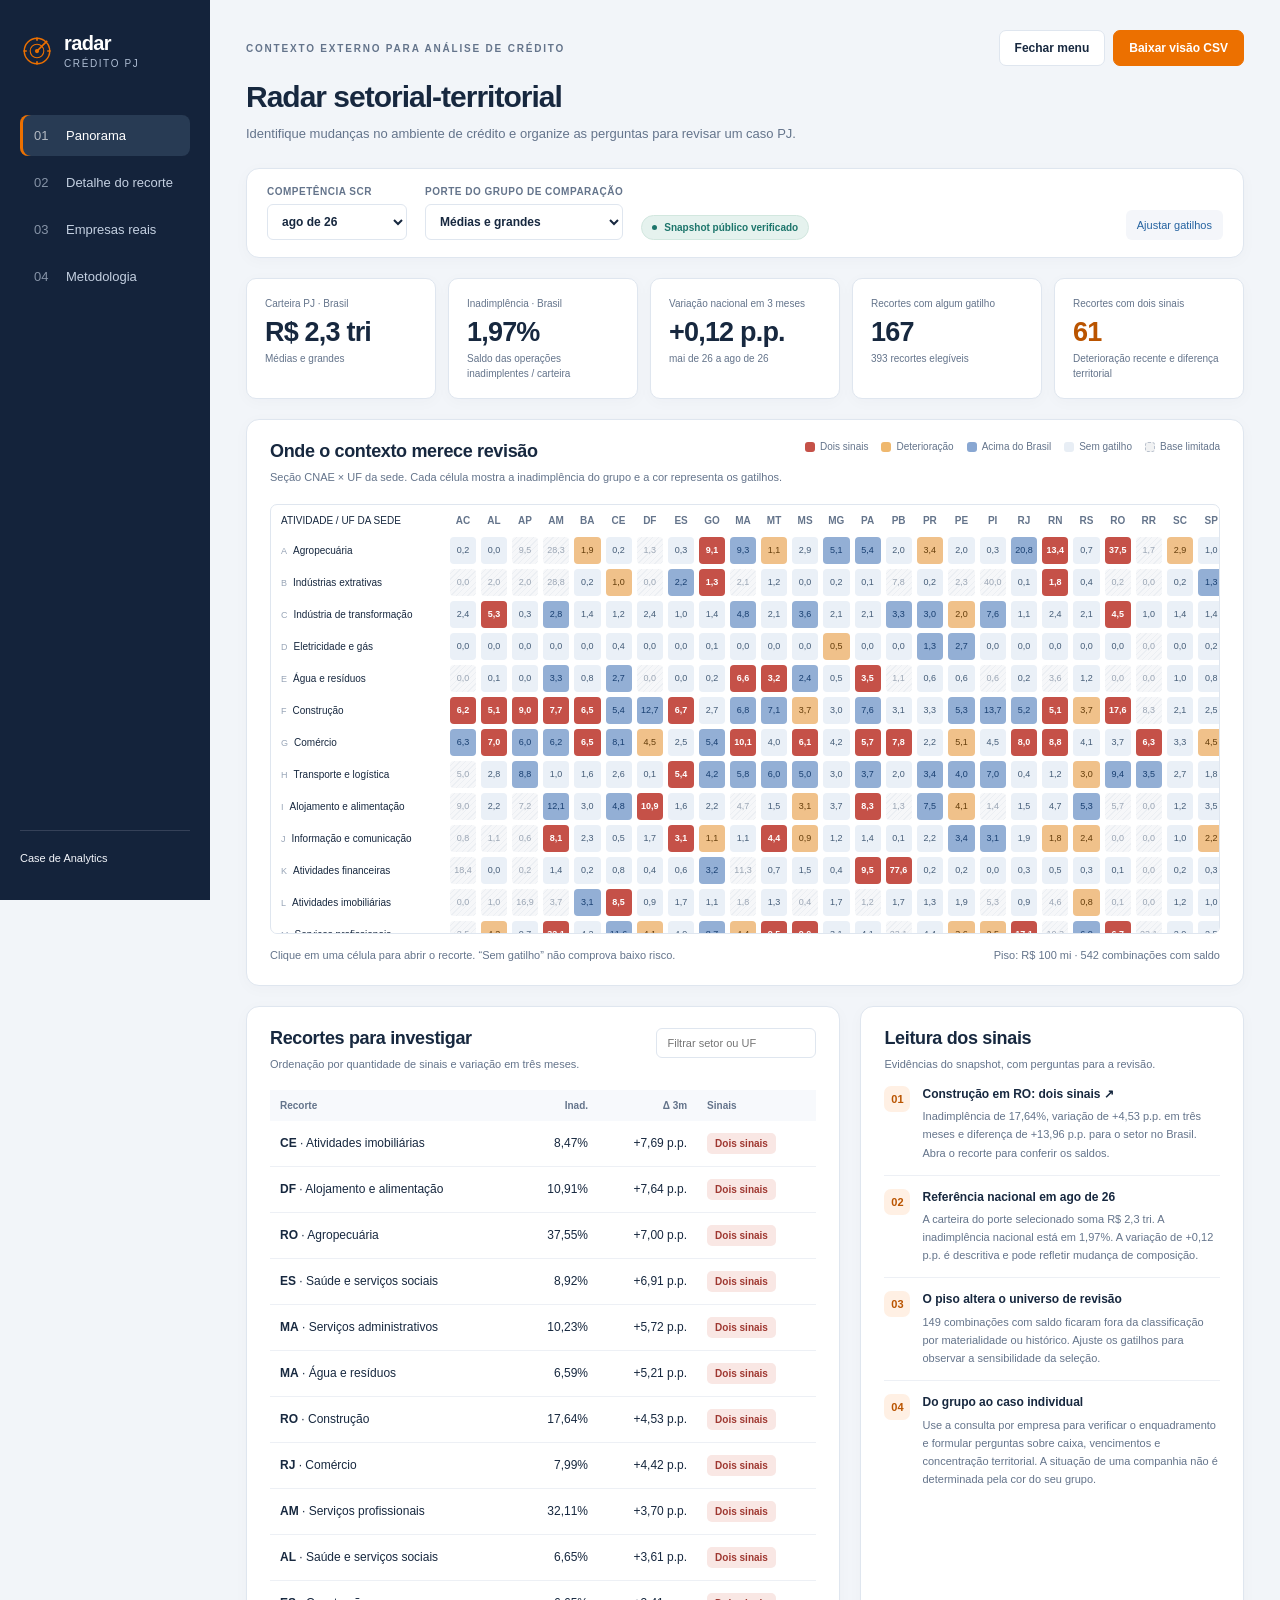
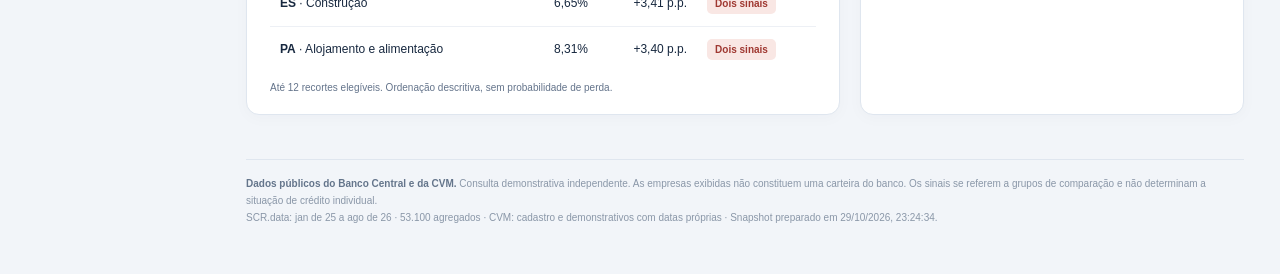
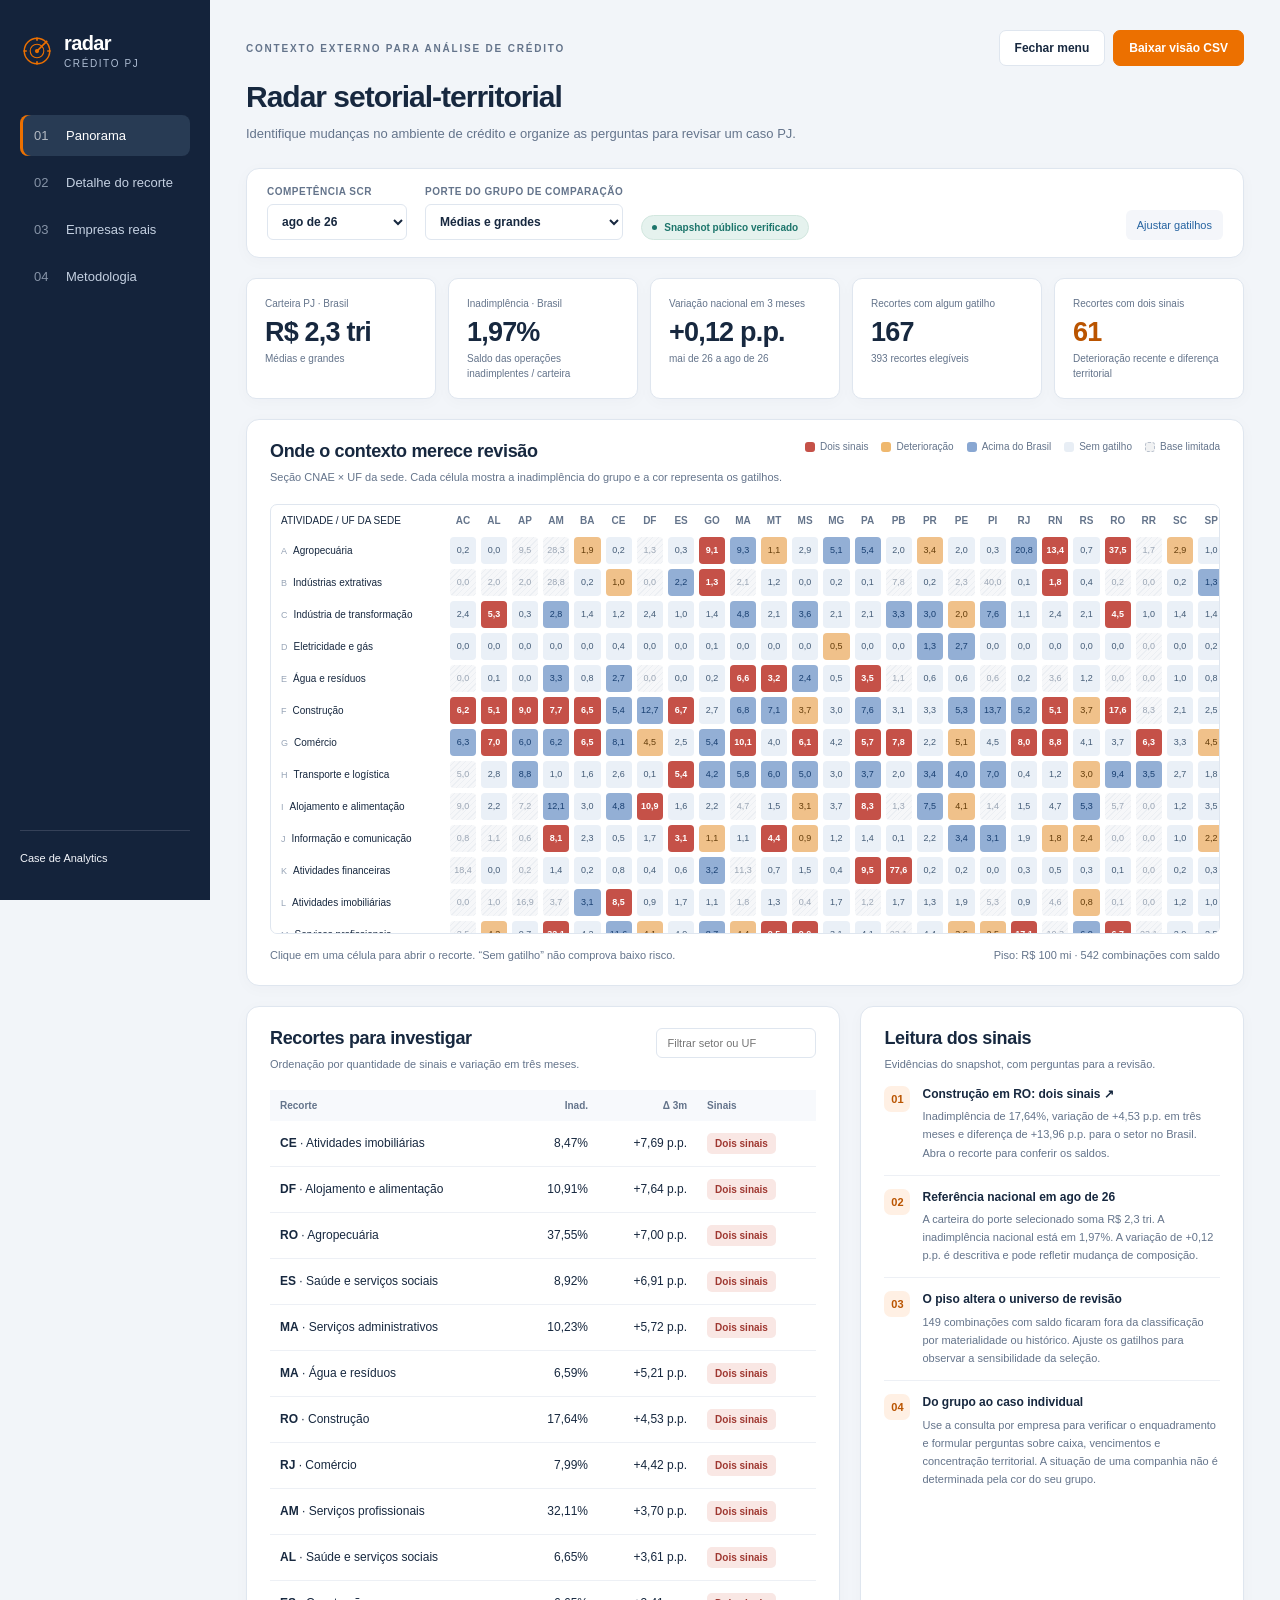
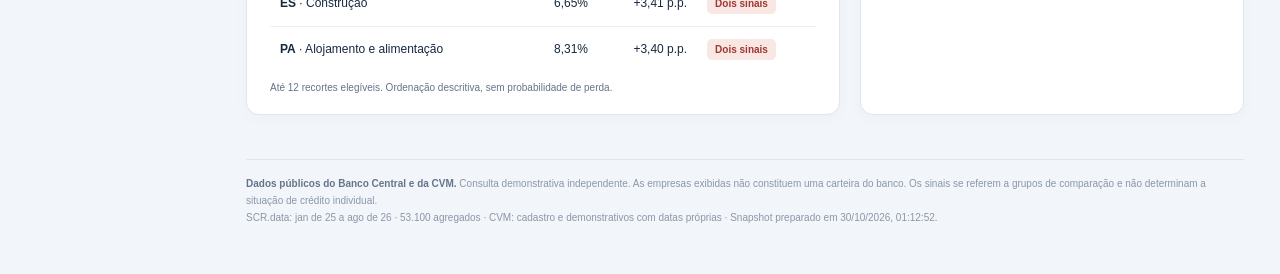
